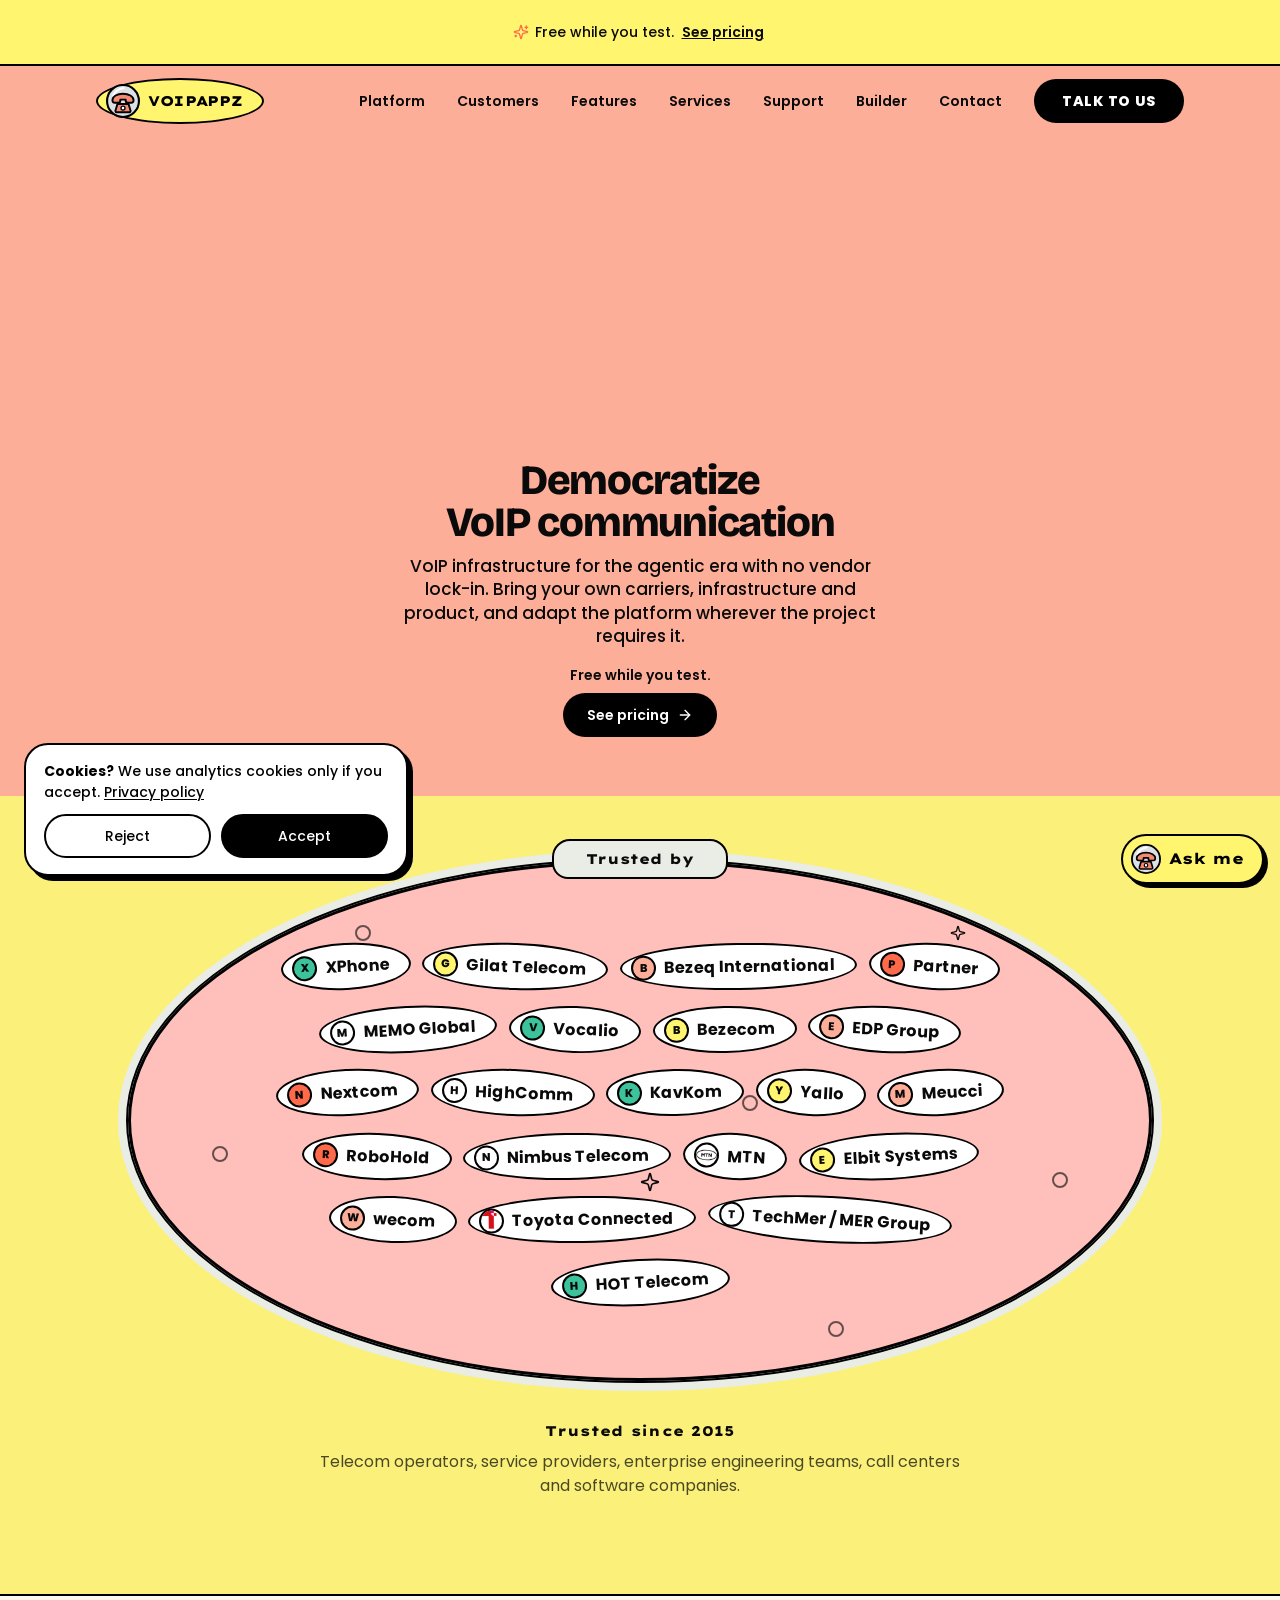
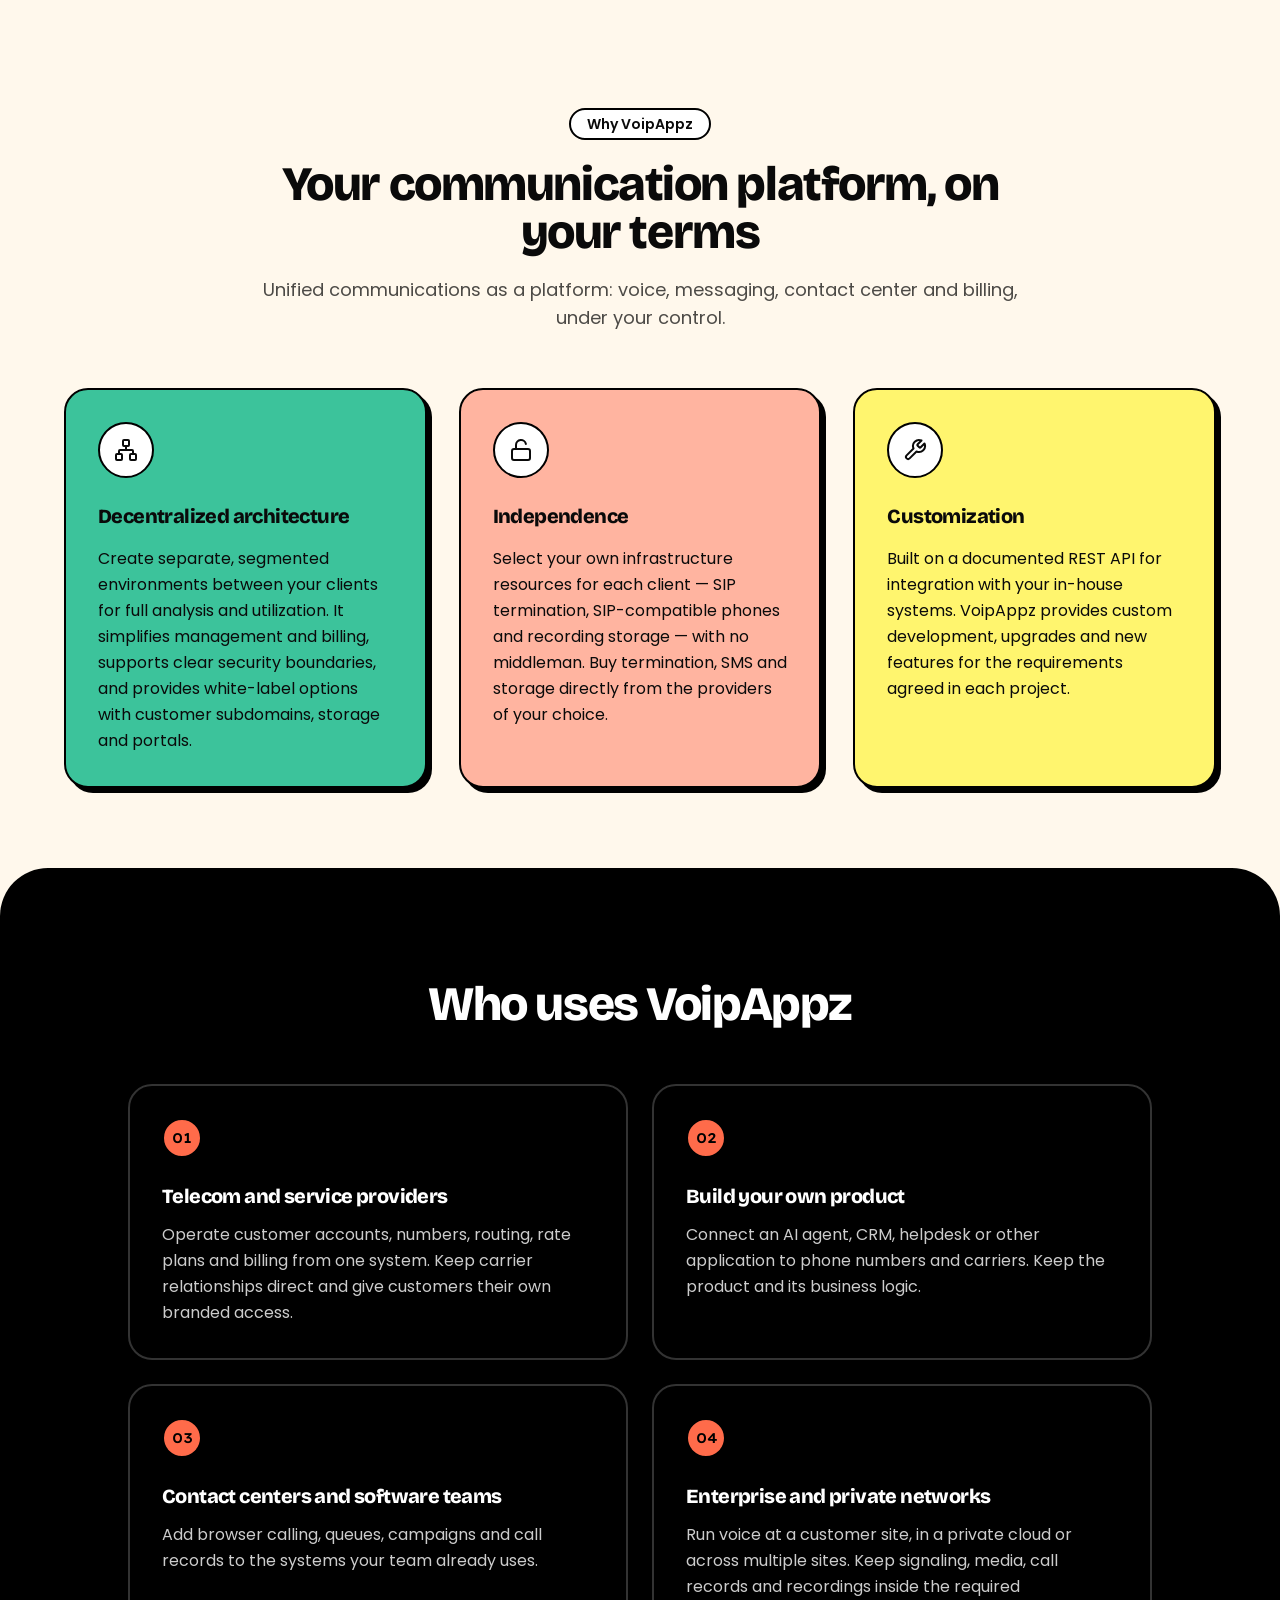
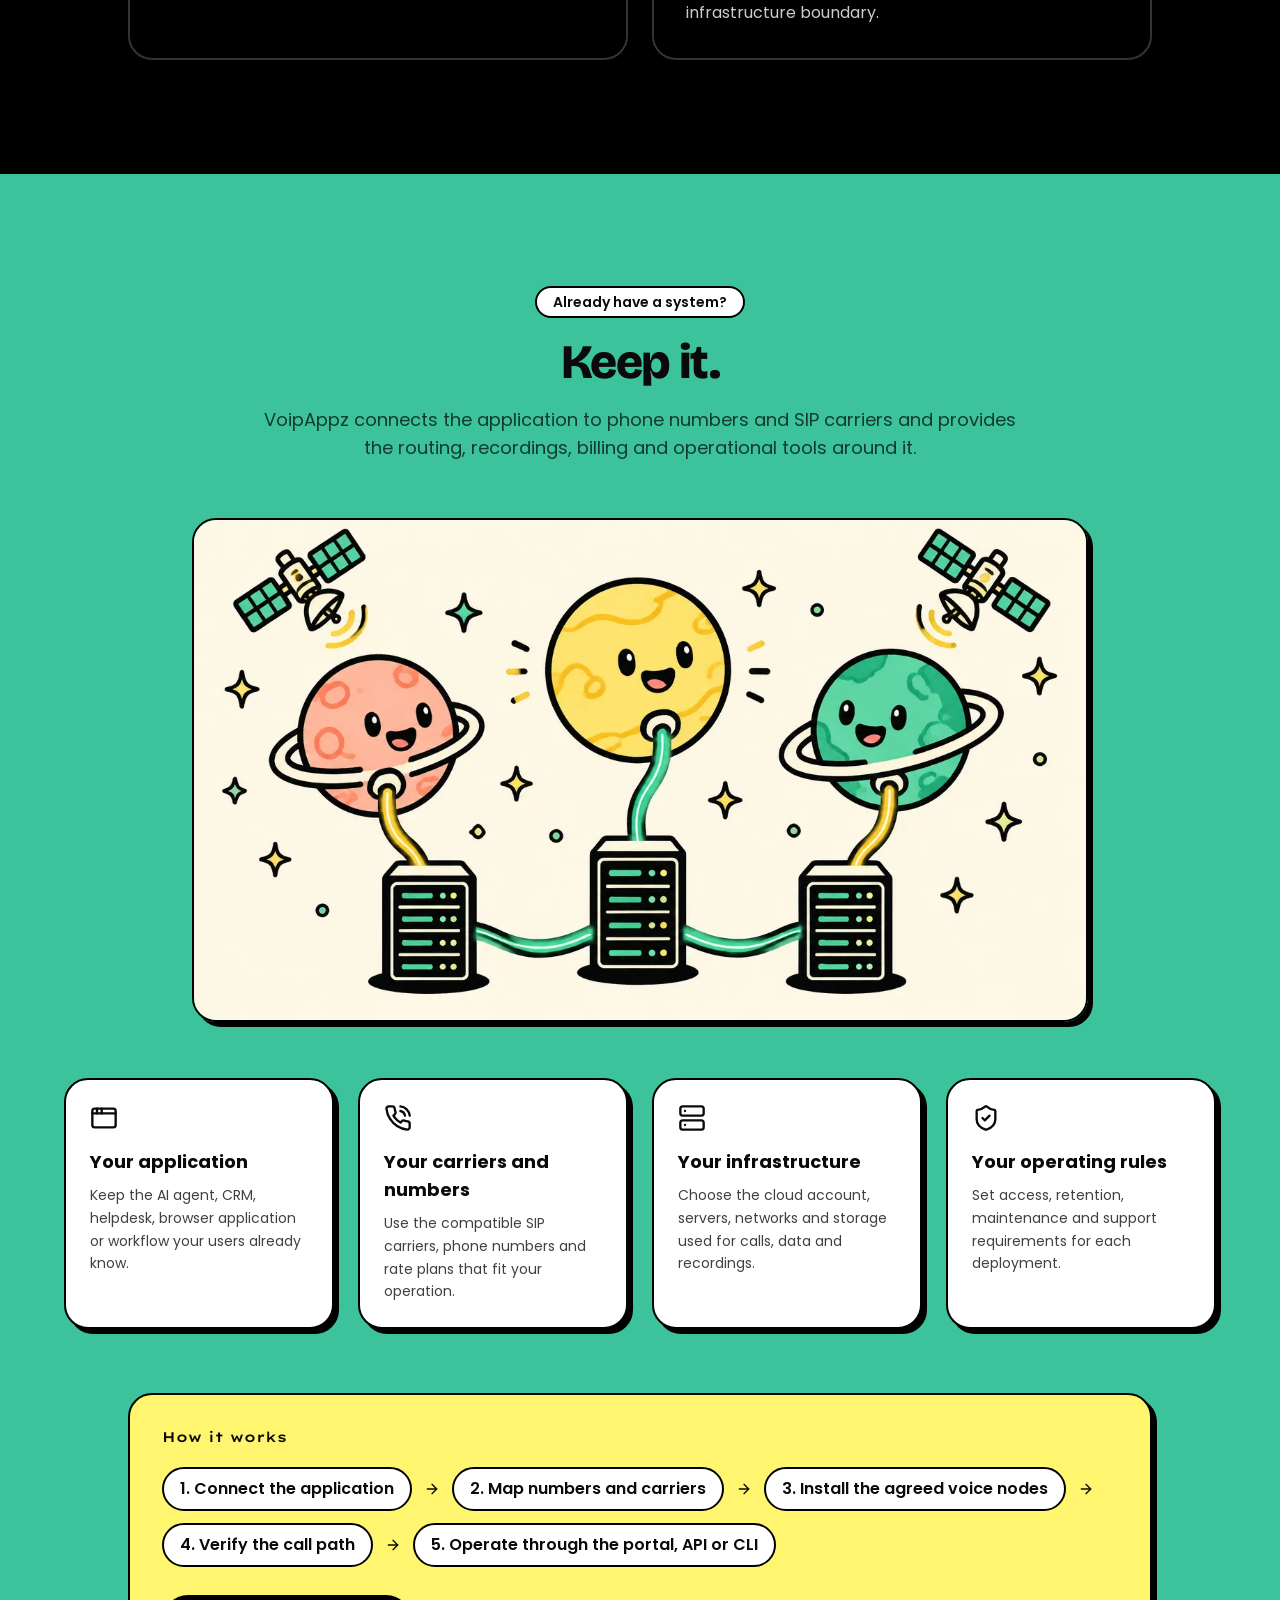
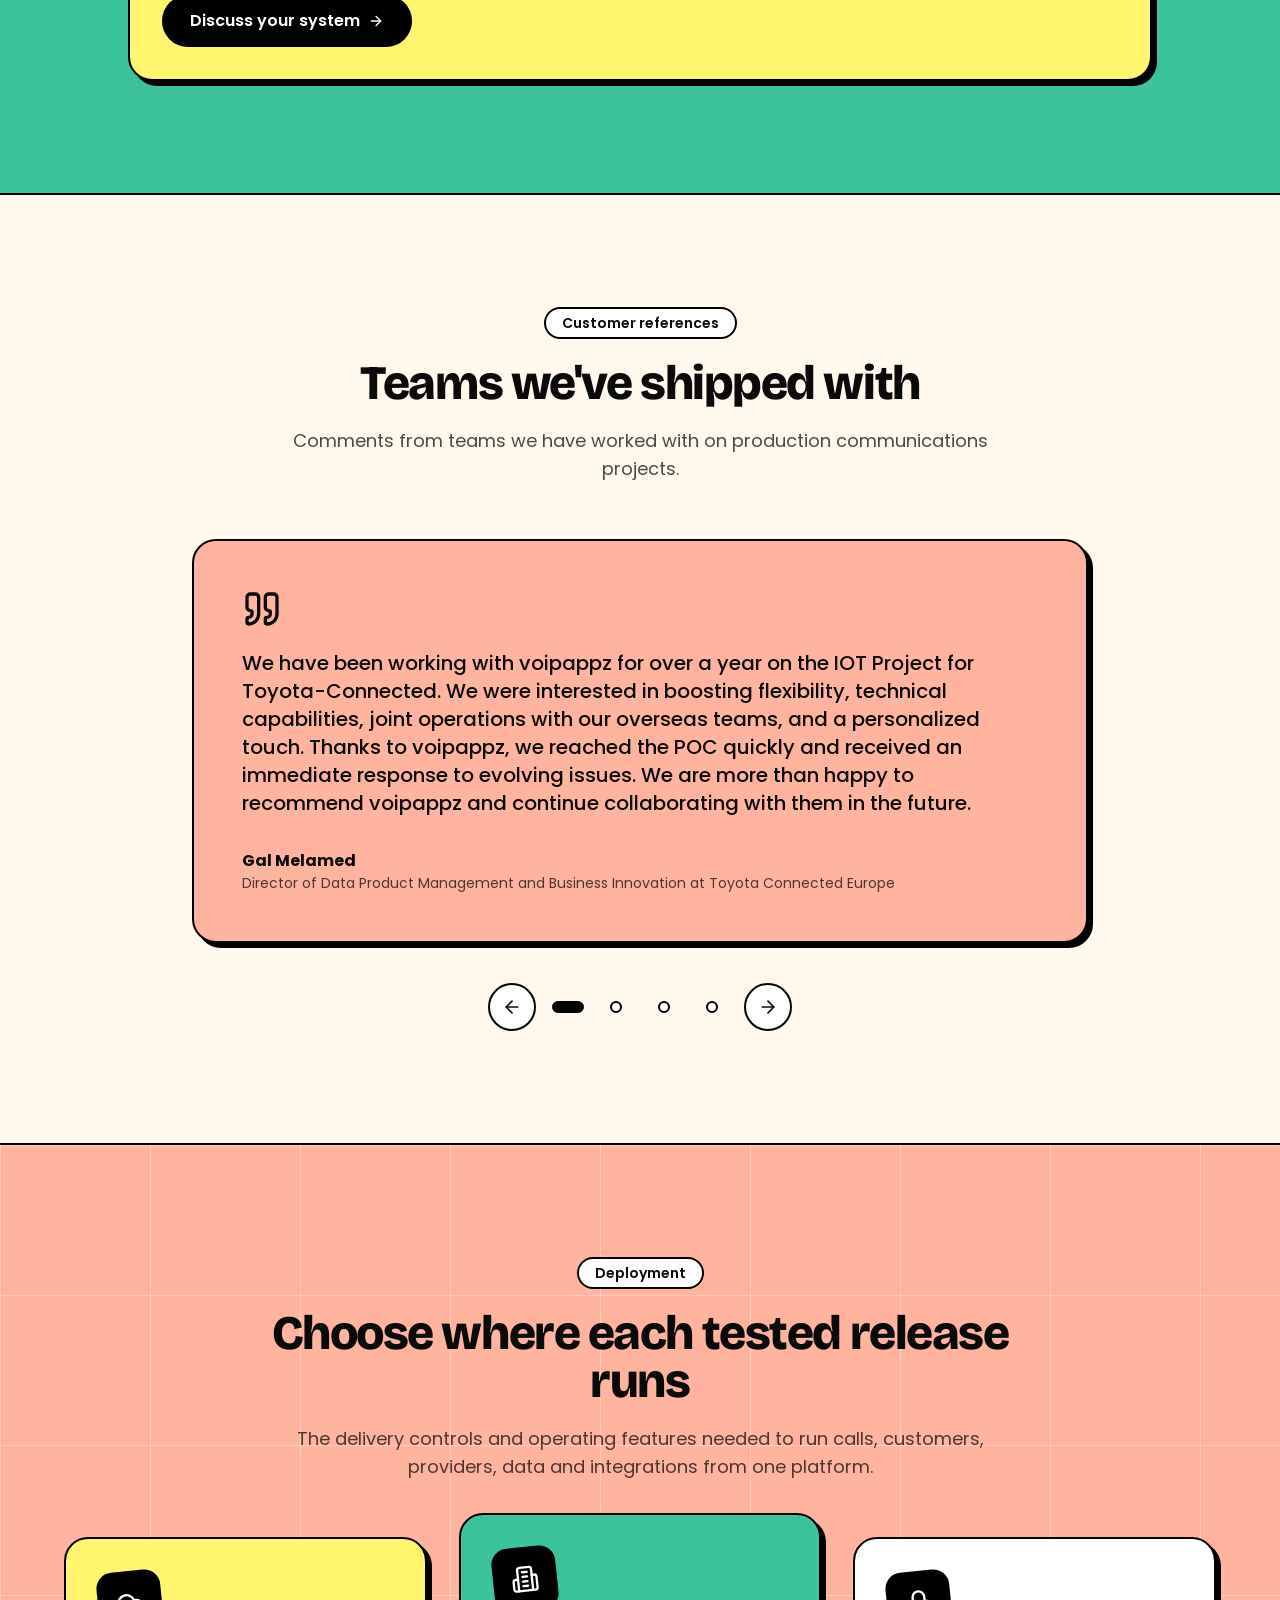
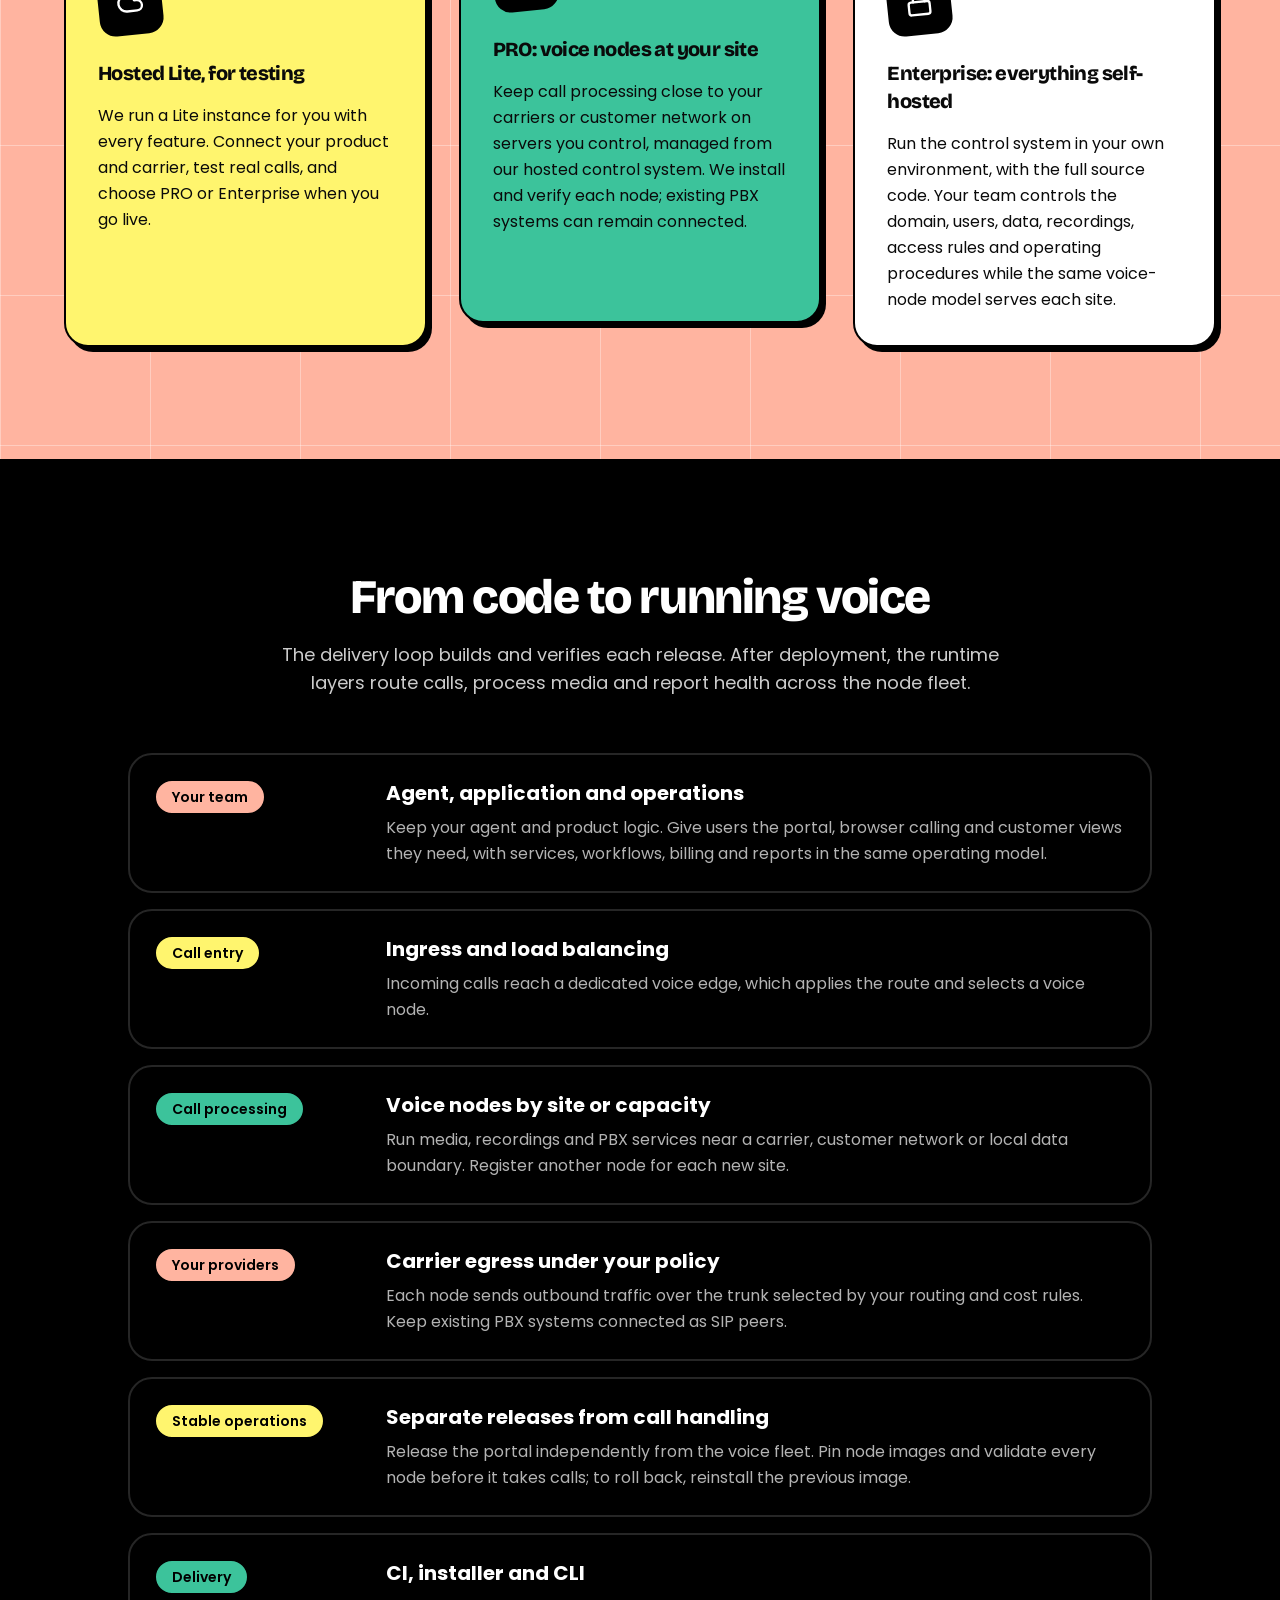
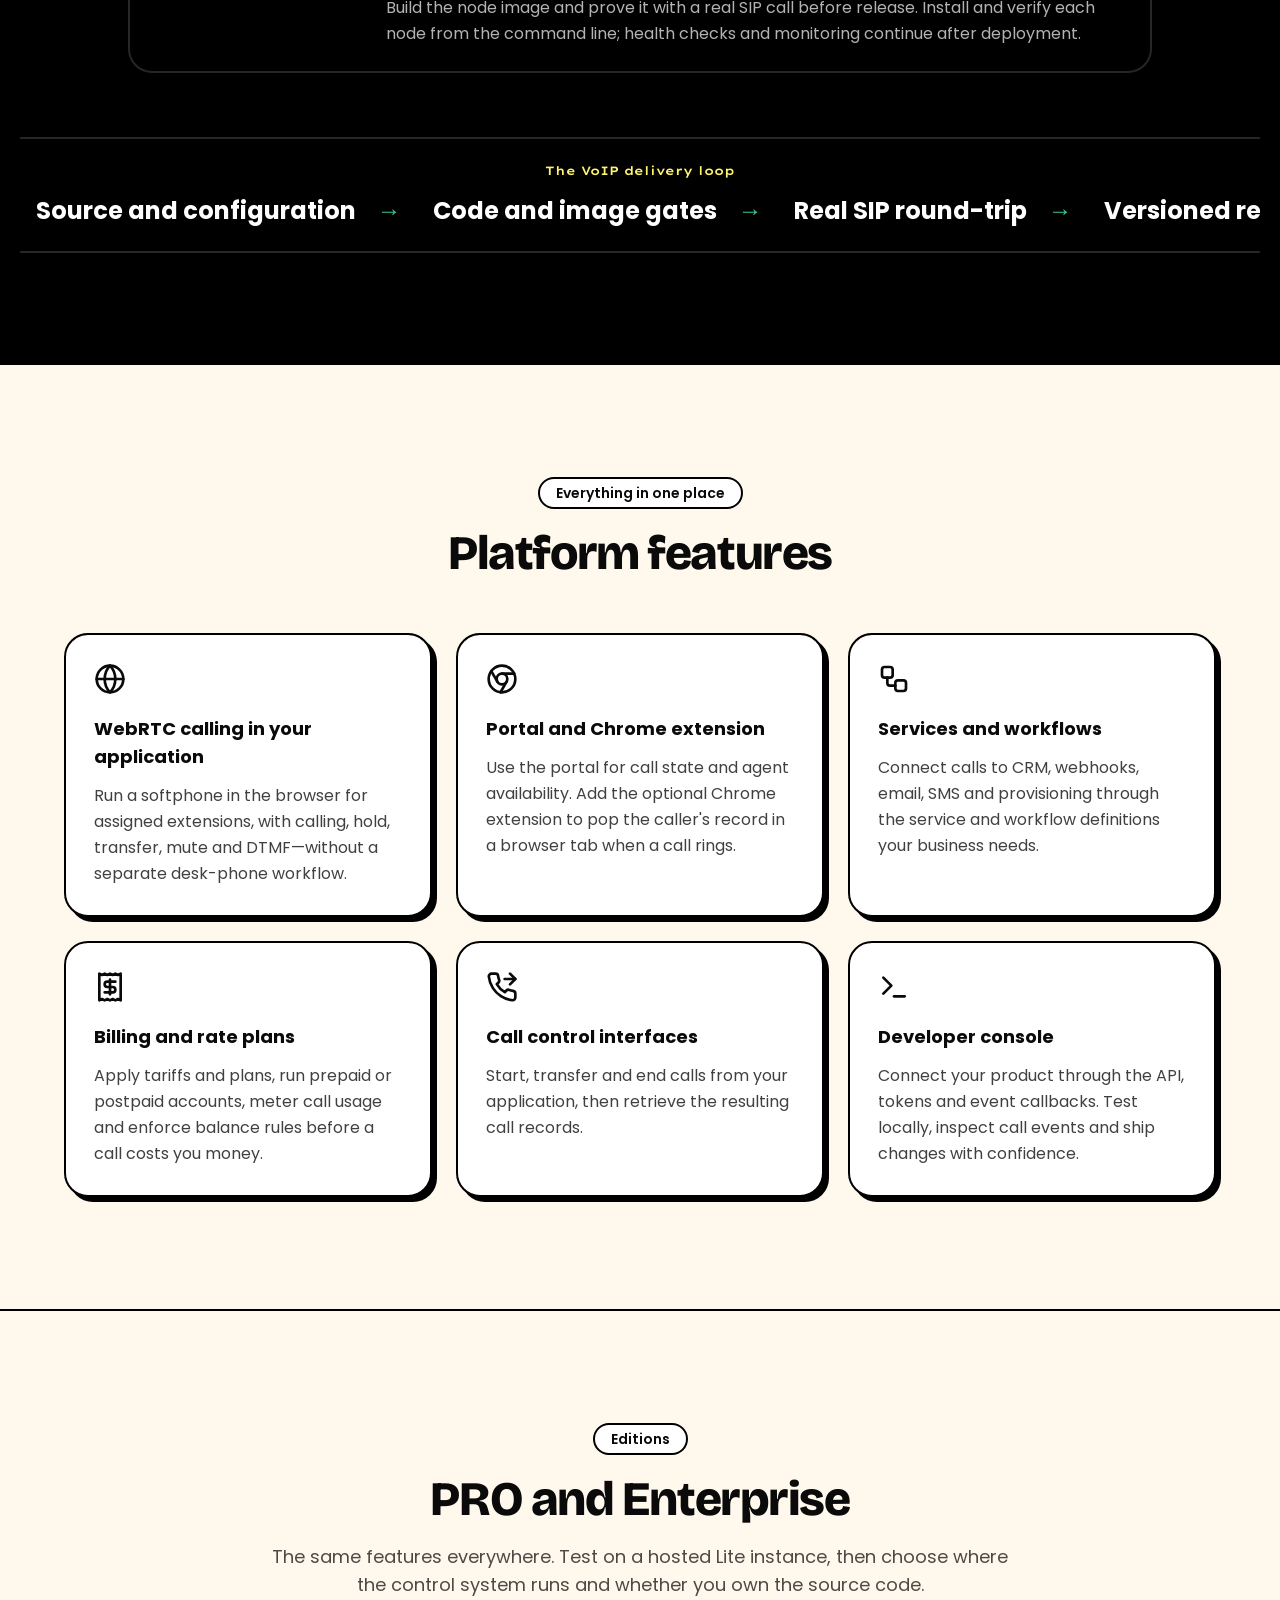
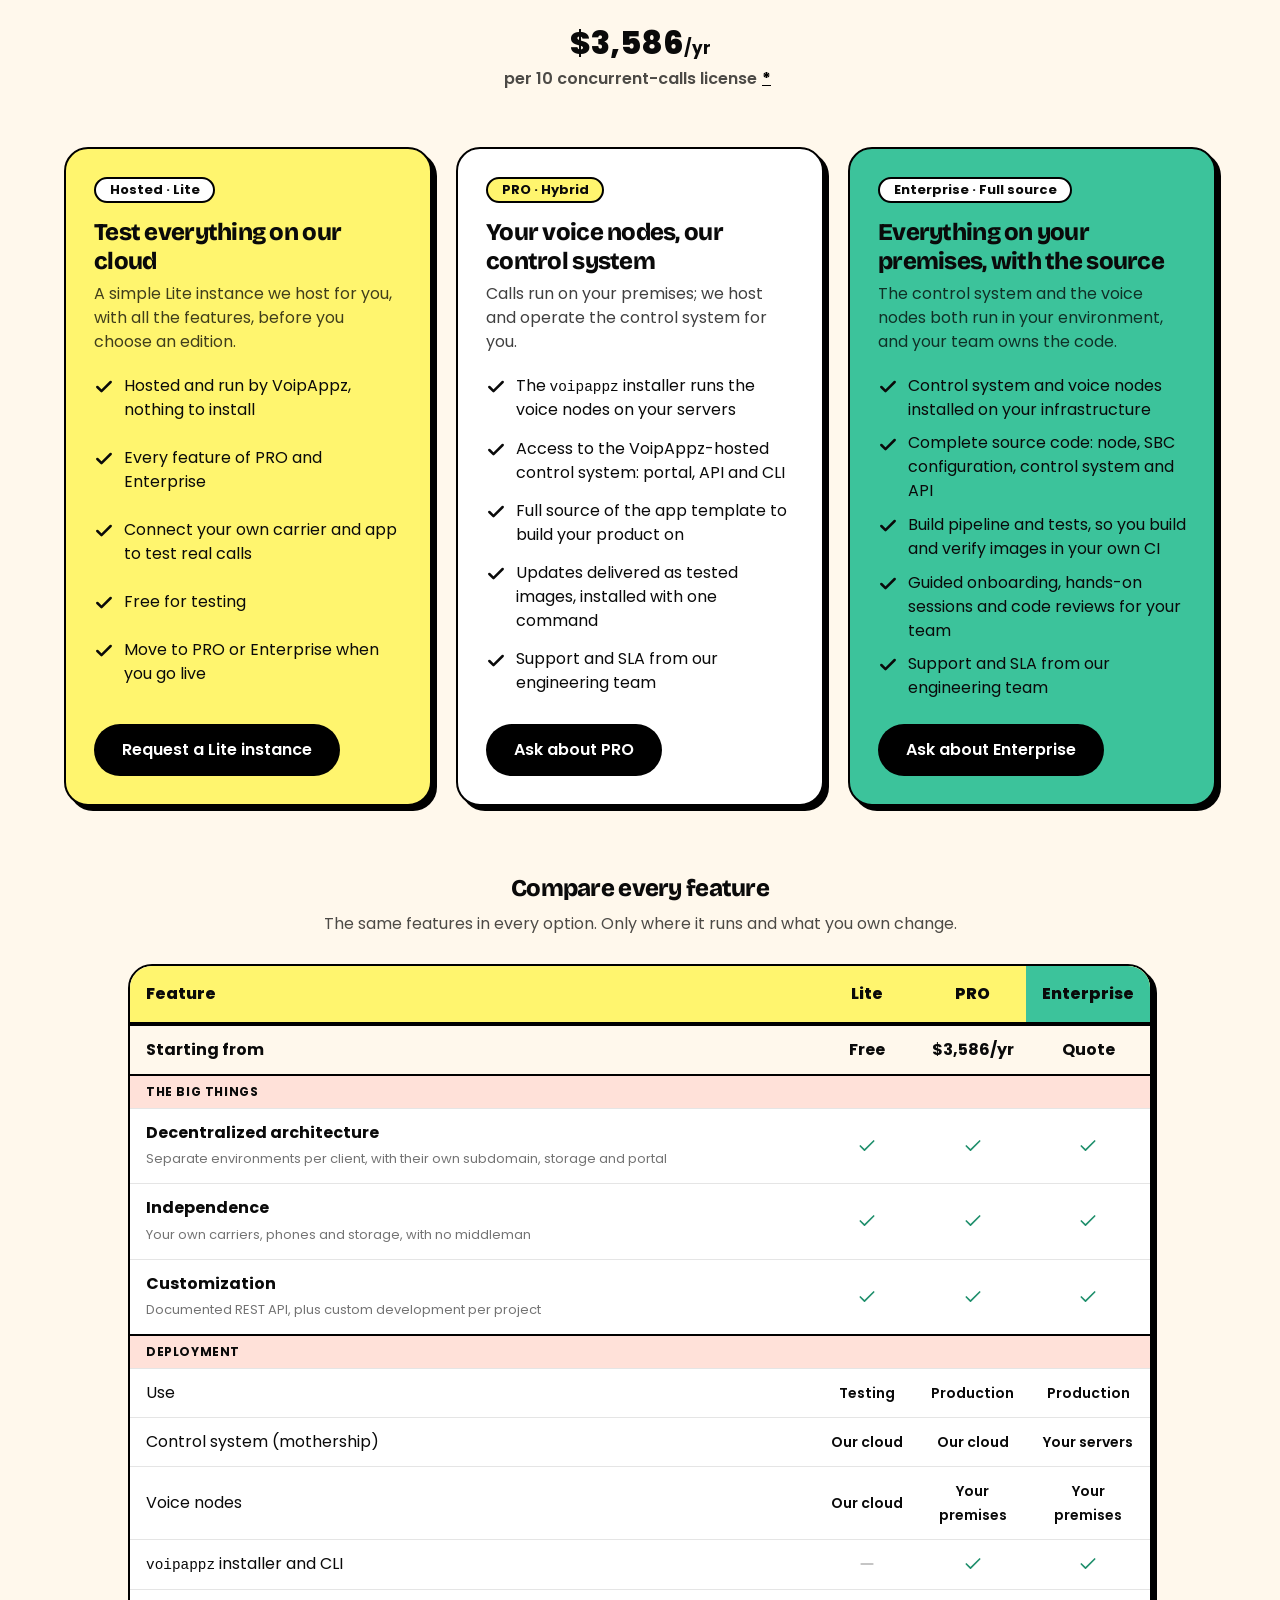
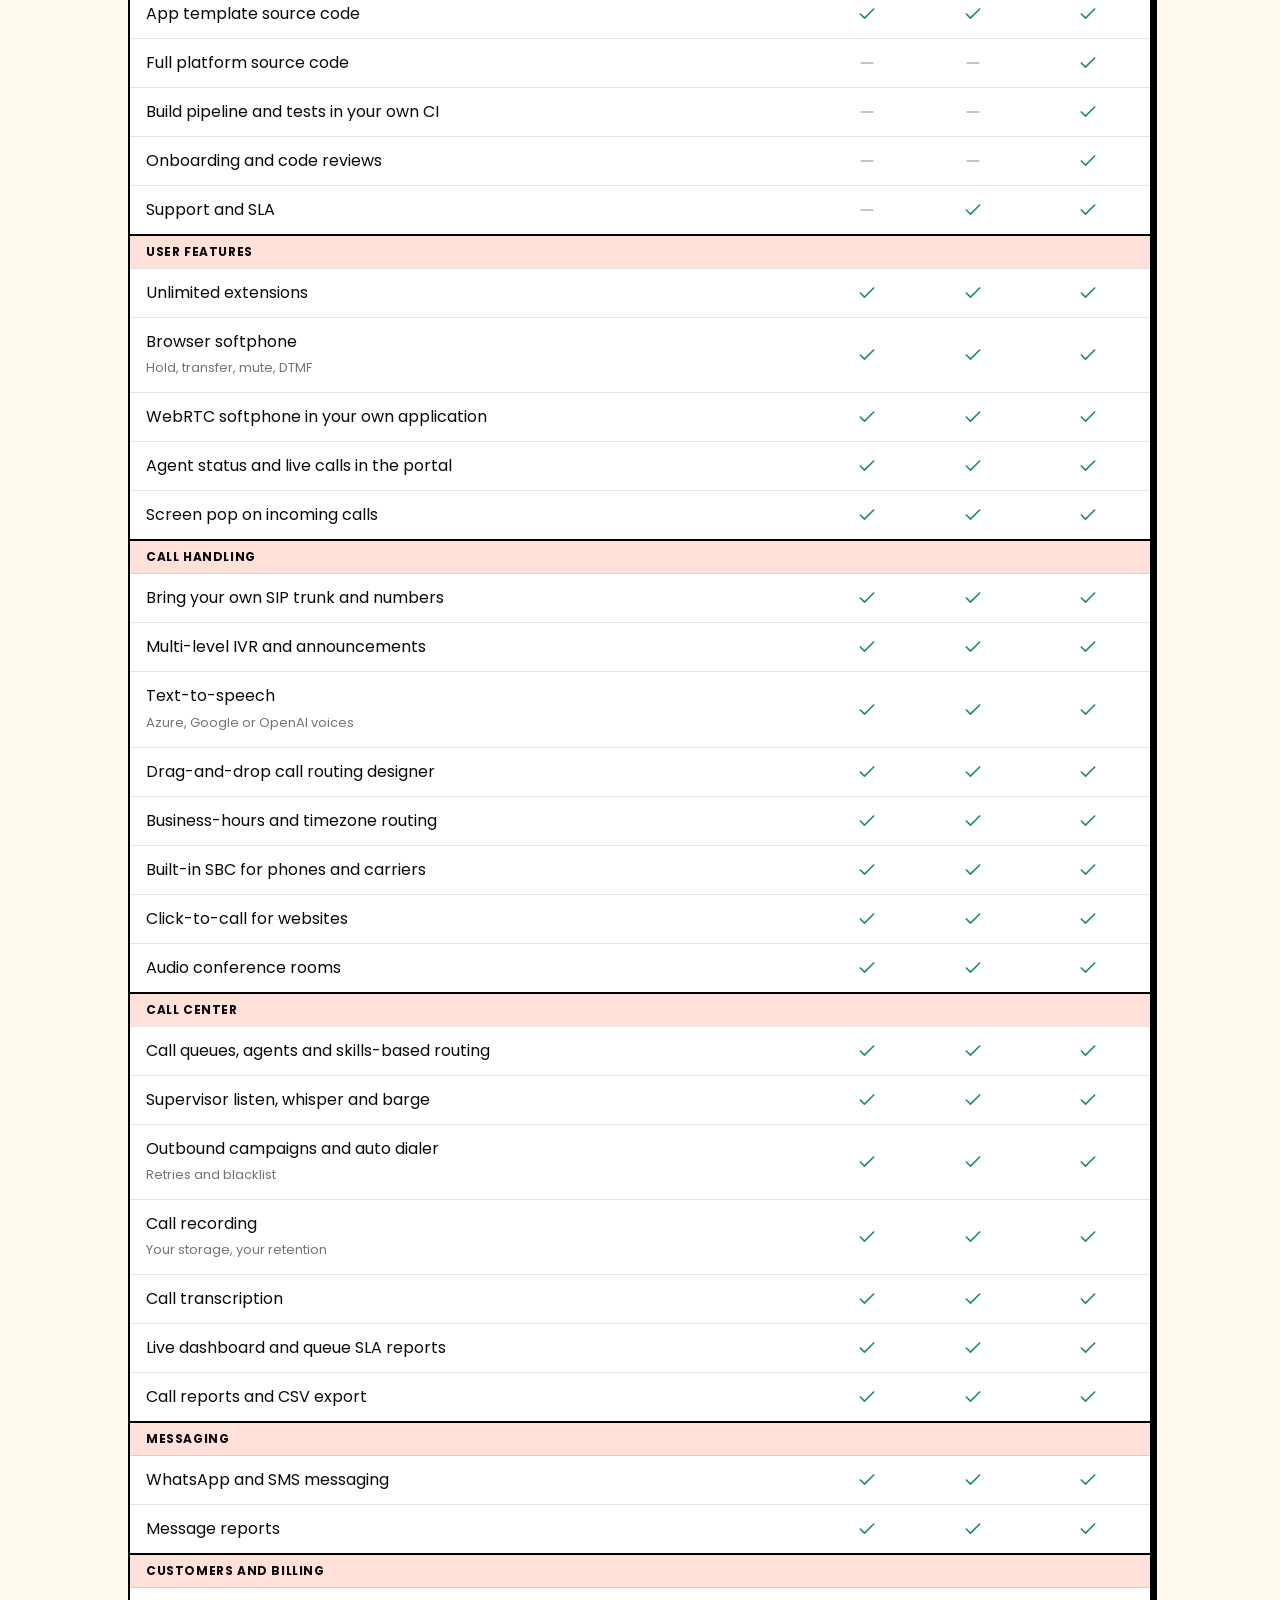
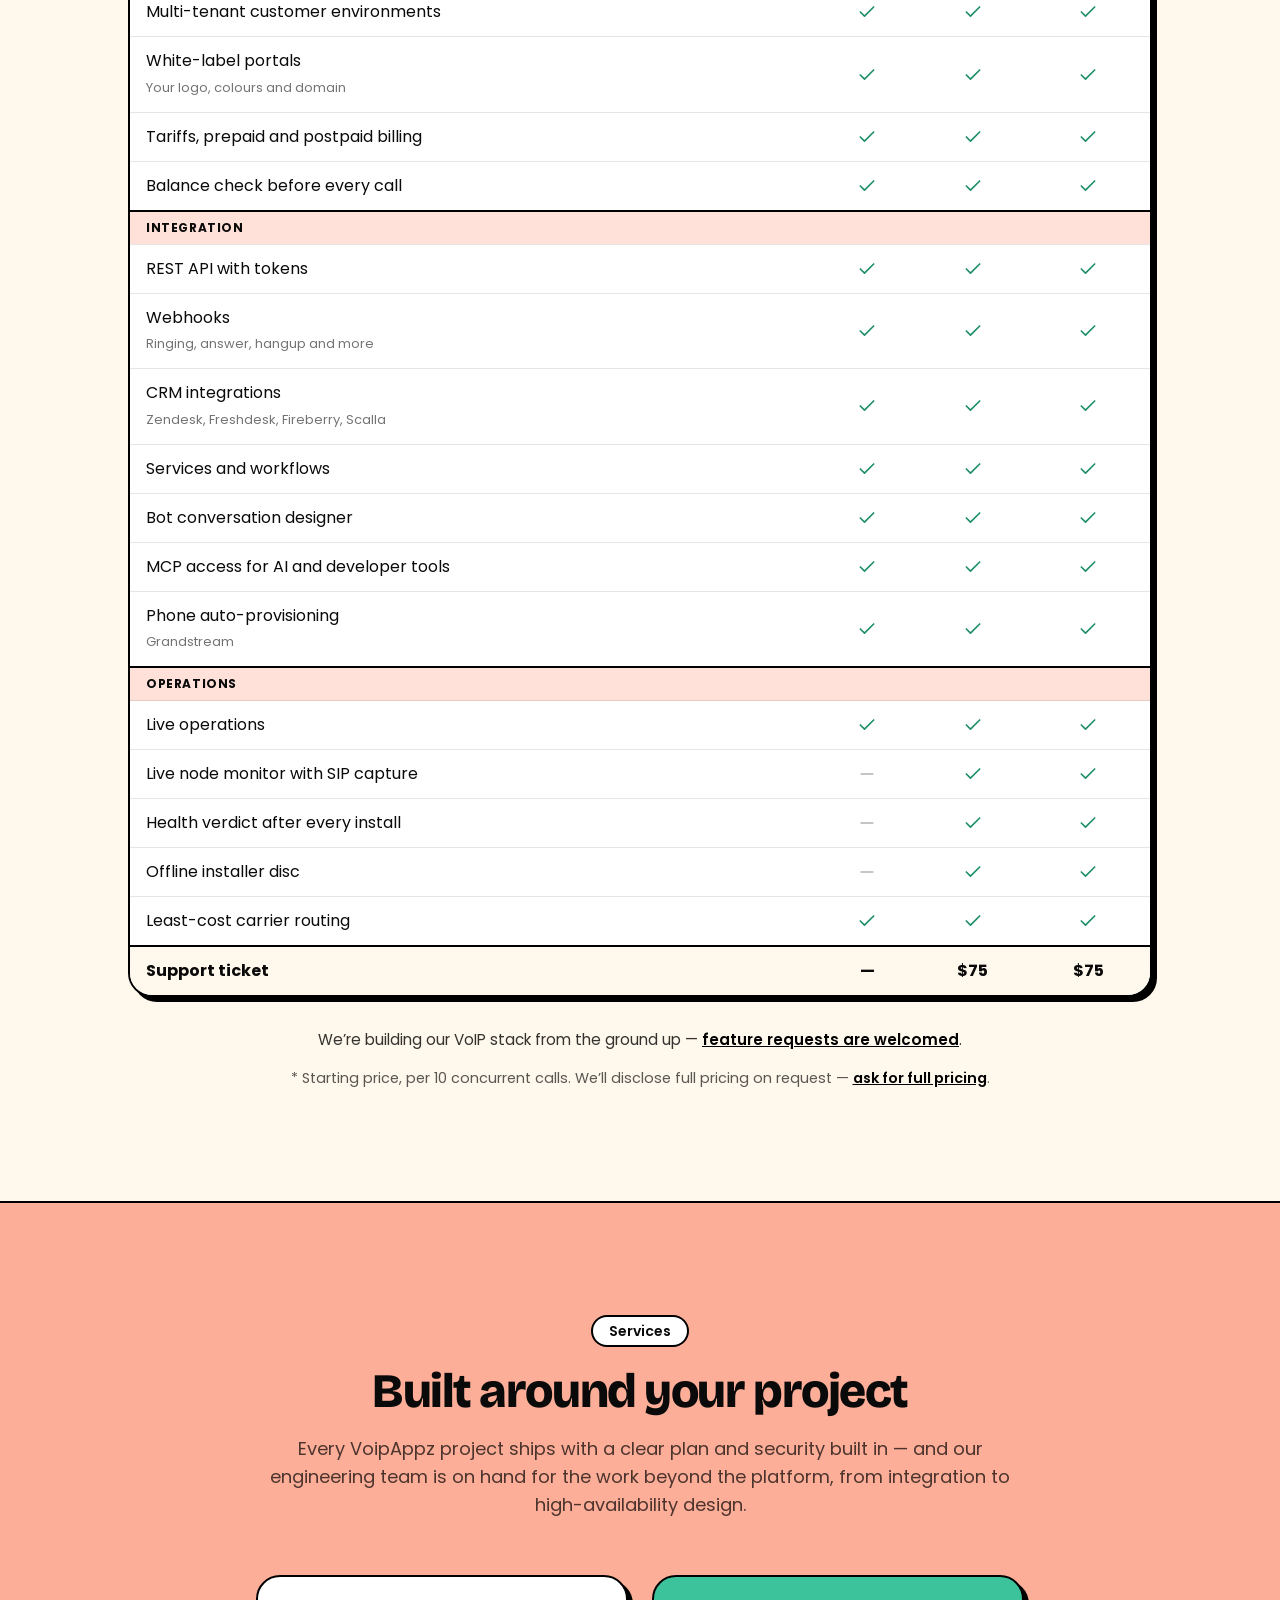
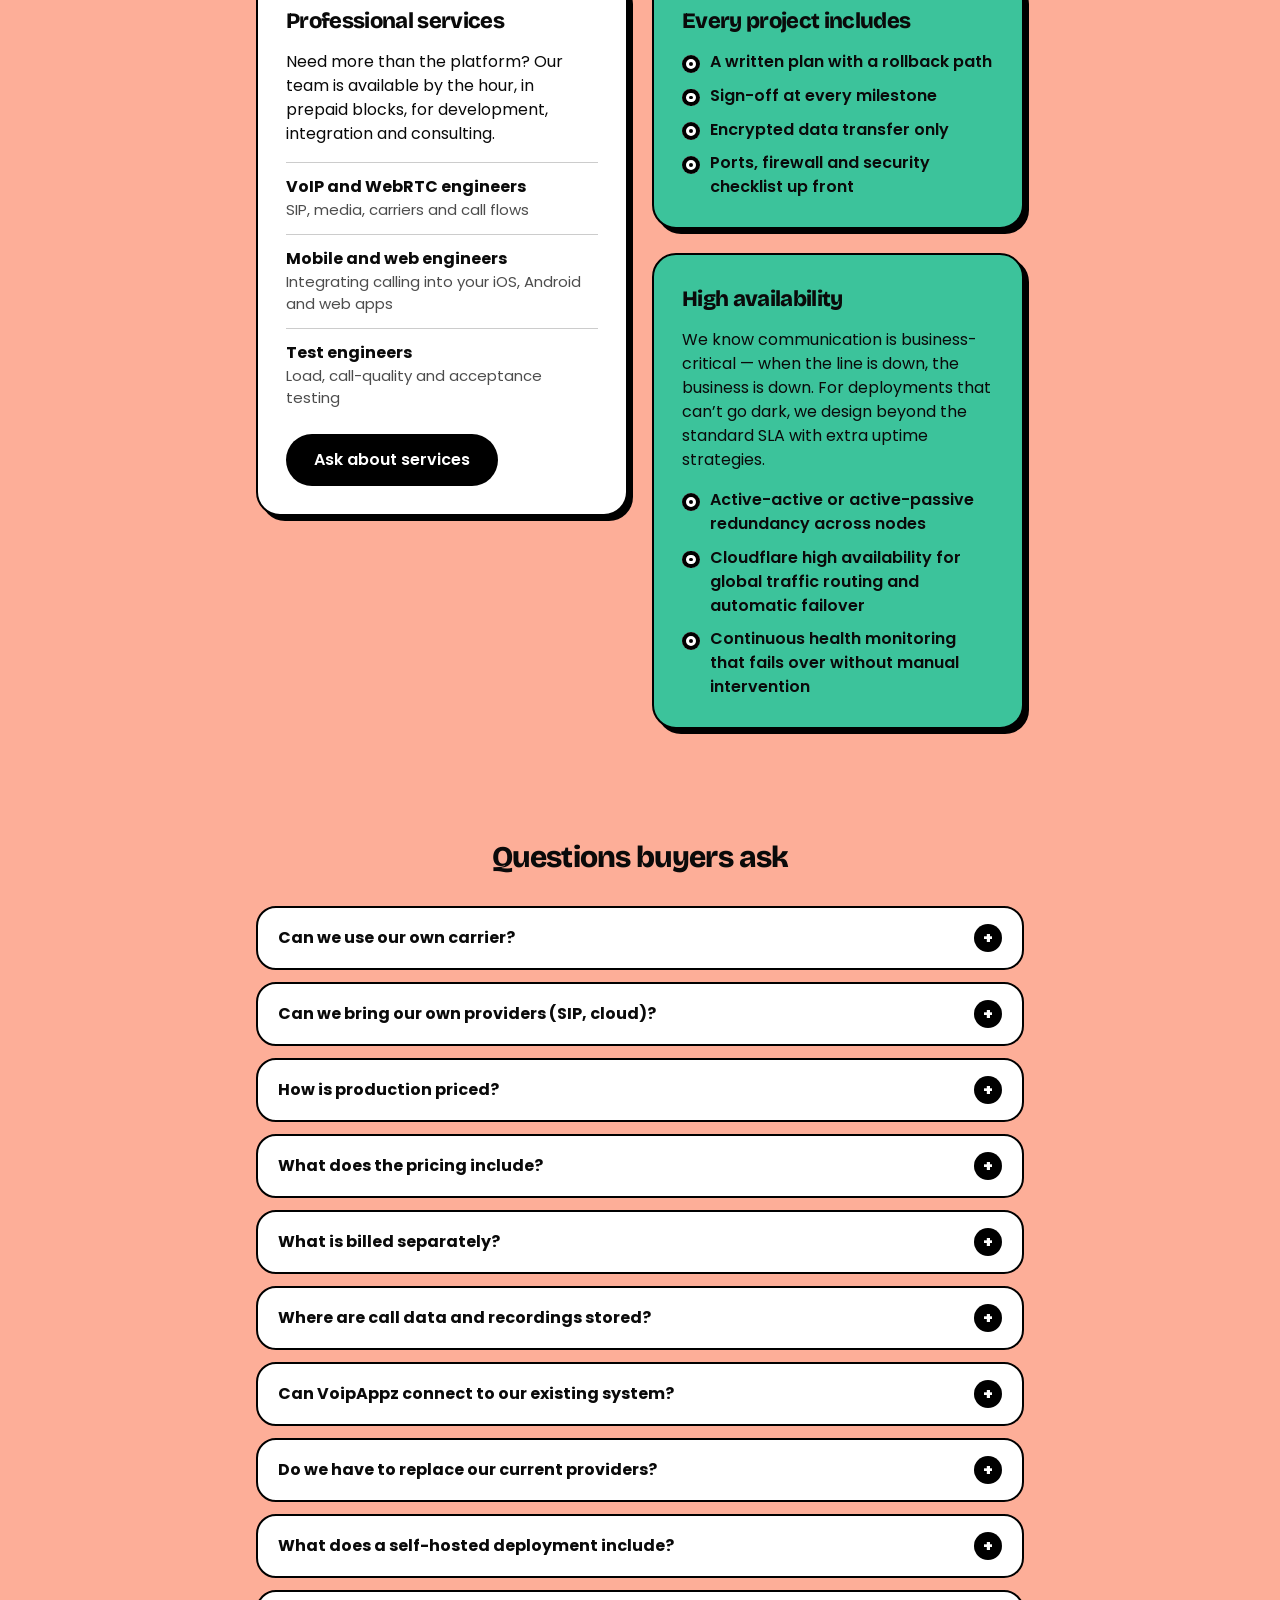
==== index.html @ ce09205d "fix(copy): resolve Codex consistency findings (kept simple) - Pricing answer now 'by number of concu" ====
<!doctype html>
<html lang="en">
  <head>
    <meta charset="UTF-8" /><meta http-equiv="Content-Security-Policy" content="default-src 'self'; script-src 'self' 'unsafe-inline' https://static.zdassets.com https://*.zdassets.com https://assets.zendesk.com https://*.zendesk.com https://*.zopim.com https://www.googletagmanager.com https://*.google-analytics.com; style-src 'self' 'unsafe-inline' https://fonts.googleapis.com; font-src 'self' data: https://fonts.gstatic.com; img-src 'self' data: https:; connect-src 'self' https://*.zendesk.com https://*.zdassets.com https://*.zopim.com https://*.google-analytics.com https://www.googletagmanager.com; frame-src 'self' https://*.zendesk.com https://*.zopim.com; object-src 'none'; base-uri 'self'; upgrade-insecure-requests" />
    <link rel="icon" href="favicon.ico" sizes="48x48" />
    <link rel="icon" href="images/icon.svg" type="image/svg+xml" />
    <link rel="apple-touch-icon" href="images/apple-touch-icon.png" />
    <link rel="manifest" href="site.webmanifest" />
    <meta name="viewport" content="width=device-width, initial-scale=1.0" />
    <meta name="description" content="VoipAppz: unified communications as a platform. Voice, messaging, contact center and billing on your carriers and infrastructure, with no vendor lock-in." />
    <title>VoipAppz — Democratize VoIP communication</title>
    <link rel="canonical" href="https://voipappz.com/" />
    <meta name="robots" content="index, follow, max-image-preview:large" />
    <meta name="referrer" content="strict-origin-when-cross-origin" />
    <meta name="theme-color" content="#FDAE98" />
    <meta property="og:type" content="website" />
    <meta property="og:site_name" content="VoipAppz" />
    <meta property="og:locale" content="en_US" />
    <meta property="og:url" content="https://voipappz.com/" />
    <meta property="og:title" content="VoipAppz — Democratize VoIP communication" />
    <meta property="og:description" content="VoIP infrastructure for the agentic era. Bring your own carriers, infrastructure and product. No vendor lock-in." />
    <meta property="og:image" content="https://voipappz.com/images/hero.jpg" />
    <meta property="og:image:alt" content="Cartoon telephone astronaut holding onto a yellow planet" />
    <meta name="twitter:card" content="summary_large_image" />
    <meta name="twitter:title" content="VoipAppz — Democratize VoIP communication" />
    <meta name="twitter:description" content="VoIP infrastructure for the agentic era. No vendor lock-in." />
    <meta name="twitter:image" content="https://voipappz.com/images/hero.jpg" />
    <script type="application/ld+json">
    {
      "@context": "https://schema.org",
      "@graph": [
        {
          "@type": "Organization",
          "@id": "https://voipappz.com/#org",
          "name": "VoipAppz",
          "url": "https://voipappz.com/",
          "logo": "https://voipappz.com/images/icon-512.png",
          "email": "nir@voipappz.com",
          "telephone": "+972-3-372-3999",
          "contactPoint": [
            { "@type": "ContactPoint", "contactType": "sales", "email": "nir@voipappz.com", "telephone": "+972-3-372-3999" },
            { "@type": "ContactPoint", "contactType": "technical support", "url": "https://voipappz.zendesk.com/hc/en-us" }
          ]
        },
        {
          "@type": "WebSite",
          "@id": "https://voipappz.com/#website",
          "url": "https://voipappz.com/",
          "name": "VoipAppz",
          "publisher": { "@id": "https://voipappz.com/#org" }
        }
      ]
    }
    </script>
    <link rel="stylesheet" href="fonts/fonts.css" />
    <link rel="preload" as="image" href="images/hero.webp" media="(max-width: 639px)" fetchpriority="high" />
    <link rel="preload" as="image" href="images/hero-wide.webp" media="(min-width: 640px)" fetchpriority="high" />
    <link rel="stylesheet" href="style.css" />
    <style>
      /* Anchored sections land below the sticky header. */
      [id] { scroll-margin-top: 5rem; }
      /* Clear keyboard focus on every control. */
      a:focus-visible, button:focus-visible, summary:focus-visible { outline: 3px solid #000; outline-offset: 3px; border-radius: 9999px; }
      footer a:focus-visible { outline-color: #fff; }
      /* 44px tap target for the "Talk to us" link in the top banner. */
      body > div > div:first-child a { display: inline-flex; align-items: center; min-height: 44px; padding: 0 .25rem; }
      /* Footer links wrap instead of overflowing on phones, with 44px tap targets. */
      .footer-nav { flex-wrap: wrap; justify-content: center; column-gap: 1.5rem; row-gap: 0; }
      .footer-nav a { min-height: 44px; display: inline-flex; align-items: center; }
      @media (max-width: 639px) {
        /* Tighter section spacing on phones. */
        .py-28 { padding-top: 4rem; padding-bottom: 4rem; }
        .py-24 { padding-top: 3.5rem; padding-bottom: 3.5rem; }
        /* 44px tap target for the header CTA. */
        header .btn-pill { min-height: 44px; }
      }
      /* Logo: the original Base44 yellow oval wordmark, with the phone-helmet mark. */
      .brand-oval { display: inline-flex; align-items: center; gap: .5rem; min-height: 44px; padding: .25rem 1.25rem .25rem .5rem; background: #FFF56E; border: 2.5px solid #000; border-radius: 50%; font-family: var(--font-display); font-weight: 800; font-size: .75rem; letter-spacing: -.025em; color: #000; text-decoration: none; }
      .brand-oval img { display: block; width: 30px; height: 30px; }
      .footer-logo { height: 36px; width: auto; }
      a[href^="tel:"] { white-space: nowrap; }
      footer span a, .faq-more a { display: inline-flex; align-items: center; min-height: 44px; }
      .footer-legal { max-width: 80rem; margin: 1.5rem auto 0; padding-top: 1rem; border-top: 1px solid rgb(255 255 255 / .15); display: flex; flex-wrap: wrap; justify-content: center; column-gap: 1.5rem; font-size: .8125rem; }
      .footer-legal a { color: rgb(255 255 255 / .6); min-height: 44px; display: inline-flex; align-items: center; }
      .footer-legal a:hover { color: #FFF56E; }
      @media (min-width: 768px) { .brand-oval { font-size: .875rem; } .brand-oval img { width: 34px; height: 34px; } }
      /* Hero, phones: the whole square artwork, with the copy underneath it. */
      .hero-img { display: block; width: 100%; height: auto; aspect-ratio: 1 / 1; object-fit: cover; }
      #top > div { position: static; padding: .5rem 1.25rem 3rem; }
      /* Tablets and up: like the Base44 original, a full-width hero with the copy under the astronaut,
         on the planet. Uses the wide version of the artwork, so it is never stretched or over-zoomed. */
      @media (min-width: 640px) {
        .hero-img { height: auto; aspect-ratio: 2860 / 1300; min-height: 660px; object-fit: cover; object-position: 50% 100%; }
        #top > div { position: absolute; bottom: 9%; padding: 0 1.25rem; }
        #top .hero-copy { max-width: 30rem; margin-inline: auto; }
        #top .hero-copy h1 { font-size: 2.6rem; }
      }
      .btn-pill[aria-disabled="true"]:hover { transform: none; box-shadow: none; }
      /* CLI walkthrough in the closing section. */
      .cli-grid { display: grid; gap: 2rem; margin-top: 3.5rem; align-items: start; }
      .cli-steps { list-style: none; margin: 0; padding: 0; display: grid; gap: 1.25rem; }
      .cli-steps li { display: flex; gap: 1rem; align-items: flex-start; }
      .cli-steps strong { font-size: 1.125rem; font-weight: 800; }
      .cli-steps p { margin: .15rem 0 0; color: rgb(0 0 0 / .7); }
      .cli-num { flex: none; width: 2.25rem; height: 2.25rem; border-radius: 9999px; background: #000; color: #FFF56E; display: grid; place-items: center; font-weight: 800; }
      .cli-term { margin: 0; background: #111; color: #f5f5f5; border: 2.5px solid #000; border-radius: 1.5rem; box-shadow: 5px 5px 0 0 #000; overflow: hidden; min-width: 0; }
      .cli-bar { display: flex; align-items: center; gap: .4rem; padding: .7rem 1rem; background: #222; border-bottom: 2px solid #000; }
      .cli-bar i { width: .7rem; height: .7rem; border-radius: 9999px; background: #FF6B4A; }
      .cli-bar i:nth-child(2) { background: #FFF56E; } .cli-bar i:nth-child(3) { background: #3CC39B; }
      .cli-bar span { margin-left: .5rem; font-size: .75rem; color: rgb(255 255 255 / .55); }
      .cli-term pre { margin: 0; padding: 1.25rem; overflow-x: auto; font: 500 .8125rem/1.7 ui-monospace, SFMono-Regular, Menlo, Consolas, monospace; }
      .cli-term pre:focus-visible { outline: 3px solid #FFF56E; outline-offset: -3px; }
      .t-line { display: block; white-space: pre; }
      .t-p { color: #3CC39B; user-select: none; } .t-k { color: #FDAE98; } .t-o { color: #FFF56E; }
      .cli-side { min-width: 0; }
      .cli-note { margin: 1rem .25rem 0; font-size: .9375rem; color: rgb(0 0 0 / .75); }
      .cli-actions { margin-top: 3rem; display: flex; flex-wrap: wrap; gap: 1rem 2rem; justify-content: center; align-items: center; }
      .cli-link { font-weight: 700; text-decoration: underline; text-underline-offset: 4px; min-height: 44px; display: inline-flex; align-items: center; }
      #cta code { font-family: ui-monospace, SFMono-Regular, Menlo, Consolas, monospace; font-size: .9em; }
      @media (min-width: 1024px) { .cli-grid { grid-template-columns: 2fr 3fr; gap: 3rem; } }
      /* Editions: Hybrid vs Full source delivery. */
      .delivery { max-width: 72rem; margin: 0 auto 1.5rem; }
      .delivery-title { font-weight: 800; font-size: 1.5rem; text-align: center; margin: 0; }
      .delivery-title--table { margin-top: 4rem; }
      .delivery-sub { text-align: center; color: rgb(0 0 0 / .7); margin: .35rem 0 1.75rem; }
      .delivery-grid { display: grid; gap: 1.5rem; }
      .delivery-card { display: flex; flex-direction: column; background: #fff; border: 2.5px solid #000; border-radius: 1.5rem; box-shadow: 5px 5px 0 0 #000; padding: 1.75rem; }
      .delivery-card.full { background: #3CC39B; }
      .delivery-tag { align-self: flex-start; background: #FFF56E; border: 2px solid #000; border-radius: 9999px; padding: .1rem .85rem; font-size: .8125rem; font-weight: 700; }
      .delivery-card.full .delivery-tag, .delivery-card.lite .delivery-tag { background: #fff; }
      .delivery-card.lite { background: #FFF56E; }
      .delivery-card h3 { font-weight: 800; font-size: 1.5rem; line-height: 1.2; margin: .9rem 0 .4rem; }
      .delivery-card > p { margin: 0; color: rgb(0 0 0 / .75); }
      .delivery-card ul { list-style: none; padding: 0; margin: 1.25rem 0 1.5rem; display: grid; gap: .6rem; flex: 1; }
      .delivery-card li { display: flex; gap: .6rem; align-items: flex-start; }
      .delivery-card li svg { flex: none; margin-top: .2rem; }
      .delivery-card code { font-family: ui-monospace, SFMono-Regular, Menlo, Consolas, monospace; font-size: .9em; }
      .delivery-card .btn-pill { align-self: flex-start; min-height: 44px; }
      @media (min-width: 1024px) { .delivery-grid { grid-template-columns: repeat(3, 1fr); } }
      /* How a project runs. */
      .phases { list-style: none; margin: 0 auto; padding: 0; max-width: 72rem; display: grid; gap: 1.5rem; }
      .phase { position: relative; background: #fff; border: 2.5px solid #000; border-radius: 1.5rem; box-shadow: 5px 5px 0 0 #000; padding: 1.5rem; display: flex; flex-direction: column; }
      .phase:nth-child(4) { background: #FFF56E; }
      .phase-num { width: 2.5rem; height: 2.5rem; border-radius: 9999px; background: #000; color: #FFF56E; display: grid; place-items: center; font-weight: 800; }
      .phase h3 { font-weight: 800; font-size: 1.25rem; margin: .9rem 0 .35rem; }
      .phase p { margin: 0; color: rgb(0 0 0 / .75); }
      .phase .phase-out { margin-top: auto; padding-top: 1rem; font-size: .9375rem; color: #000; }
      .phase .phase-out strong { display: block; font-size: .75rem; text-transform: uppercase; letter-spacing: .06em; }
      .process-extra { max-width: 72rem; margin: 2.5rem auto 0; display: grid; gap: 1.5rem; align-items: start; }
      .pricing-extra { max-width: 48rem; margin-top: 1.5rem; }
      @media (min-width: 640px) { .pricing-extra { grid-template-columns: 1fr 1fr !important; } }
      .pricing-extra .process-box { box-shadow: 5px 5px 0 0 #000; }
      .pricing-extra .process-box--services { background: #fff; }
      .process-box { border: 2.5px solid #000; border-radius: 1.5rem; padding: 1.75rem; background: #3CC39B; }
      .process-box--services { background: #FDAE98; display: flex; flex-direction: column; align-items: flex-start; }
      .process-box h3 { font-weight: 800; font-size: 1.375rem; margin: 0 0 .75rem; }
      .process-box p { margin: 0 0 1rem; }
      .ticks { list-style: none; margin: 0; padding: 0; display: grid; gap: .6rem; }
      .ticks li { position: relative; padding-left: 1.75rem; font-weight: 600; }
      .ticks li::before { content: ""; position: absolute; left: 0; top: .3rem; width: 1.1rem; height: 1.1rem; border-radius: 9999px; background: #000; box-shadow: inset 0 0 0 4px #000, inset 0 0 0 7px #fff; }
      .roles { list-style: none; margin: 0 0 1.5rem; padding: 0; display: grid; gap: .75rem; width: 100%; }
      .roles li { display: flex; flex-direction: column; border-top: 1.5px solid rgb(0 0 0 / .2); padding-top: .75rem; }
      .roles span { color: rgb(0 0 0 / .7); font-size: .9375rem; }
      .process-box .btn-pill { min-height: 44px; }
      @media (min-width: 768px) { .phases { grid-template-columns: repeat(2, 1fr); } .process-extra { grid-template-columns: 2fr 3fr; } }
      @media (min-width: 1024px) { .phases { grid-template-columns: repeat(3, 1fr); } }
      /* FAQ. */
      .faq { max-width: 48rem; margin: 0 auto; }
      .faq-list { margin-top: 2rem; display: grid; gap: .75rem; }
      .faq-item { background: #fff; border: 2.5px solid #000; border-radius: 1.25rem; }
      .faq-item summary { list-style: none; cursor: pointer; display: flex; justify-content: space-between; align-items: center; gap: 1rem; min-height: 44px; padding: 1rem 1.25rem; font-weight: 700; border-radius: 1.25rem; }
      .faq-item summary::-webkit-details-marker { display: none; }
      .faq-item summary::after { content: "+"; flex: none; width: 1.75rem; height: 1.75rem; border-radius: 9999px; background: #000; color: #fff; display: grid; place-items: center; font-weight: 800; line-height: 1; }
      .faq-item[open] summary::after { content: "\2212"; }
      .faq-item p { margin: 0; padding: 0 1.25rem 1.25rem; color: rgb(0 0 0 / .75); }
      .faq-more { text-align: center; margin-top: 1.75rem; }
      .faq-more a { font-weight: 700; text-decoration: underline; text-underline-offset: 3px; }
      .editions-table th:not(:first-child), .editions-table td:not(:first-child) { width: 6.5rem; }
      @media (max-width: 639px) {
        .editions-table { font-size: .8125rem; }
        .editions-table th:not(:first-child), .editions-table td:not(:first-child) { width: 4.25rem; padding-left: .125rem; padding-right: .125rem; font-size: .6875rem; }
        .editions-table td:not(:first-child) .text-sm { font-size: .6875rem; }
        .editions-table th:first-child, .editions-table td:first-child { padding-left: .75rem; padding-right: .5rem; }
      }
      .feat-val { display: block; margin-top: .15rem; font-size: .8125rem; color: rgb(0 0 0 / .55); overflow-wrap: anywhere; }
      .editions-table code { font-family: ui-monospace, SFMono-Regular, Menlo, Consolas, monospace; font-size: .9em; }
      .sr-only { position: absolute; width: 1px; height: 1px; overflow: hidden; clip: rect(0 0 0 0); white-space: nowrap; }
      .feat-grid { max-width: 56rem; margin-left: auto; margin-right: auto; margin-top: 1.75rem; columns: 1; column-gap: 2rem; background: #fff; border: 2.5px solid #000; border-radius: 1.5rem; box-shadow: 5px 5px 0 0 #000; padding: 1.75rem; }
      .feat-group { break-inside: avoid; padding-bottom: 1.5rem; }
      .feat-group h4 { margin: 0 0 .75rem; font-size: .75rem; font-weight: 800; text-transform: uppercase; letter-spacing: .08em; }
      .feat-group .ticks li { font-weight: 500; }
      @media (min-width: 768px) { .feat-grid { columns: 2; } }
      @media (min-width: 1024px) { .feat-grid { columns: 3; } }
      /* Trusted by: every customer inside the oval, as icon + name chips. */
      #customers > div:first-child { aspect-ratio: auto !important; padding: 3.5rem 1rem 2.5rem; }
      .oval-logos { position: relative; z-index: 10; list-style: none; margin: 0 auto; padding: 0; display: flex; flex-wrap: wrap; justify-content: center; gap: .75rem .6rem; max-width: 56rem; }
      .oval-logos li { display: inline-flex; align-items: center; gap: .5rem; background: #fff; border: 2px solid #000; border-radius: 50%; padding: .45rem 1rem .45rem .5rem; font-weight: 700; font-size: .875rem; white-space: nowrap; transition: transform .15s; }
      .oval-logos li:nth-child(4n+1) { transform: rotate(-3deg); } .oval-logos li:nth-child(4n+2) { transform: rotate(2deg); } .oval-logos li:nth-child(4n+3) { transform: rotate(-1deg); } .oval-logos li:nth-child(4n) { transform: rotate(3deg); }
      .oval-logos li:hover { transform: scale(1.08) rotate(0deg); }
      .chip-ic { flex: none; width: 1.6rem; height: 1.6rem; border-radius: 9999px; border: 2px solid #000; background: #fff; display: grid; place-items: center; font-size: .7rem; font-weight: 800; object-fit: contain; }
      @media (min-width: 768px) { #customers > div:first-child { padding: 5rem 9% 4.5rem; } .oval-logos { gap: 1rem .75rem; } .oval-logos li { font-size: 1rem; padding: .55rem 1.2rem .55rem .55rem; } }
      .trusted-since { text-align: center; margin: 2.5rem 0 0; font-family: var(--font-display); font-weight: 800; font-size: .875rem; letter-spacing: .02em; }
      .trusted-sub { text-align: center; max-width: 40rem; margin: .5rem auto 0; color: rgb(0 0 0 / .7); }
    
      /* Contact-sales form (mailto). Scoped so it never depends on purged utilities. */
      .sales-wrap { max-width: 42rem; margin: 0 auto; }
      .sales-form { display: grid; gap: 1.1rem; background: #fff; border: 2.5px solid #000; border-radius: 1.5rem; box-shadow: 6px 6px 0 0 #000; padding: 1.75rem; }
      .sales-row { display: grid; gap: 1.1rem; }
      @media (min-width: 640px) { .sales-row.two { grid-template-columns: 1fr 1fr; } }
      .sales-field { display: grid; gap: .4rem; font-weight: 600; font-size: .875rem; }
      .sales-field input, .sales-field textarea { font: inherit; font-weight: 400; font-size: 1rem; min-height: 44px; padding: .75rem .9rem; border: 2px solid #000; border-radius: .75rem; background: #FFF8EC; color: #000; width: 100%; box-sizing: border-box; }
      .sales-field textarea { resize: vertical; min-height: 7rem; }
      .sales-field input:focus-visible, .sales-field textarea:focus-visible { outline: 3px solid #3CC39B; outline-offset: 1px; }
      .sales-form .btn-pill { justify-content: center; border: 2px solid #000; }
      .sales-note { font-size: .8125rem; color: rgb(0 0 0 / .6); text-align: center; margin: 0; }
      .sales-note a { color: inherit; font-weight: 600; }
    
      /* Services grid: tall Professional box spans both rows so the left column stacks beside it. */
      @media (min-width: 640px) { .pricing-extra .process-box--services { grid-row: 1 / span 2; } }
    </style>
    <script type="application/ld+json">
    {"@context":"https://schema.org","@type":"FAQPage","mainEntity":[{"@type":"Question","name":"Can we use our own carrier?","acceptedAnswer":{"@type":"Answer","text":"Yes. Connect any compatible SIP trunk and load your own rates. The carrier relationship and its charges stay yours: you buy termination directly from the provider."}},{"@type":"Question","name":"How is production priced?","acceptedAnswer":{"@type":"Answer","text":"By capacity: the number of concurrent calls. It is not a per-seat or per-minute price. A concurrent call is any active internal or external call."}},{"@type":"Question","name":"What is billed separately?","acceptedAnswer":{"@type":"Answer","text":"Carrier calling and messaging charges, phone numbers, installation, migration, custom integration, on-site work and training. Every quote lists them in the written scope."}},{"@type":"Question","name":"Where are call data and recordings stored?","acceptedAnswer":{"@type":"Answer","text":"Where you choose. With Enterprise, the database and recordings run on your infrastructure; with PRO, call processing and recordings stay on the voice nodes at your site. Retention, backup and access are agreed in the deployment design."}},{"@type":"Question","name":"Can VoipAppz connect to our existing system?","acceptedAnswer":{"@type":"Answer","text":"Yes. CRM, helpdesk and business tools connect through the REST API and event callbacks. Deeper integration is scoped in the quote."}},{"@type":"Question","name":"Do we have to replace our current providers?","acceptedAnswer":{"@type":"Answer","text":"No. The architecture review decides what stays in your product and what connects to VoipAppz. Existing providers and PBX systems can stay connected as SIP peers."}},{"@type":"Question","name":"What does a self-hosted deployment include?","acceptedAnswer":{"@type":"Answer","text":"With Enterprise, the central control system and the voice nodes run on your infrastructure, with the full source code. With PRO, the voice nodes run on your premises and we host the control system. The written scope defines capacity, sites, storage, updates and who operates each part."}},{"@type":"Question","name":"What does support include?","acceptedAnswer":{"@type":"Answer","text":"Node and service health checks, alerts, incident handling, maintenance coordination and service reporting, with the response times in the support section below. Hours and escalation contacts are stated in the written SLA."}}]}
    </script>
    <script src="consent.js"></script>
<script>window.zESettings={webWidget:{color:{theme:"#000000",launcher:"#000000",launcherText:"#FFFFFF"},launcher:{label:{"*":"Ask me"}},chat:{suppress:true},talk:{suppress:true},contactForm:{title:{"*":"Ask me"},subject:true,fields:[{id:"subject",prefill:{"*":"[WEBSALES] Sales enquiry"}}]}}};</script><!-- Zendesk Web Widget (classic) --><script>/*<![CDATA[*/window.zEmbed||function(e,t){var n,o,d,i,s,a=[],r=document.createElement("iframe");window.zEmbed=function(){a.push(arguments)},window.zE=window.zE||window.zEmbed,r.src="javascript:false",r.title="",r.role="presentation",(r.frameElement||r).style.cssText="display: none",d=document.getElementsByTagName("script"),d=d[d.length-1],d.parentNode.insertBefore(r,d),i=r.contentWindow,s=i.document;try{o=s}catch(e){n=document.domain,r.src='javascript:var d=document.open();d.domain="'+n+'";void(0);',o=s}o.open()._l=function(){var e=this.createElement("script");n&&(this.domain=n),e.id="js-iframe-async",e.src="https://assets.zendesk.com/embeddable_framework/main.js",this.t=+new Date,this.zendeskHost="voipappz.zendesk.com",this.zEQueue=a,this.body.appendChild(e)},o.write('<body onload="document._l();">'),o.close()}();/*]]>*/</script></head>
  <body>
<div class="overflow-x-clip"><div class="bg-[#FFF56E] border-b-2 border-black text-sm text-center py-2.5 px-4 font-medium"><svg xmlns="http://www.w3.org/2000/svg" width="24" height="24" viewBox="0 0 24 24" fill="none" stroke="currentColor" stroke-width="2" stroke-linecap="round" stroke-linejoin="round" class="lucide lucide-sparkles inline w-4 h-4 text-[#FF6B4A] mr-1.5 -mt-0.5"><path d="M9.937 15.5A2 2 0 0 0 8.5 14.063l-6.135-1.582a.5.5 0 0 1 0-.962L8.5 9.936A2 2 0 0 0 9.937 8.5l1.582-6.135a.5.5 0 0 1 .963 0L14.063 8.5A2 2 0 0 0 15.5 9.937l6.135 1.581a.5.5 0 0 1 0 .964L15.5 14.063a2 2 0 0 0-1.437 1.437l-1.582 6.135a.5.5 0 0 1-.963 0z"></path><path d="M20 3v4"></path><path d="M22 5h-4"></path><path d="M4 17v2"></path><path d="M5 18H3"></path></svg>Free while you test. <a href="#editions" class="underline font-semibold">See pricing</a></div><header class="bg-[#FDAE98] sticky top-0 z-50"><div class="max-w-6xl mx-auto flex items-center gap-3 md:gap-8 px-4 md:px-8 py-3"><a href="#top" class="brand-oval mr-auto" aria-label="VoipAppz, back to top"><img src="images/badge.svg" alt="" width="34" height="34" />VOIPAPPZ</a><nav class="hidden md:flex items-center gap-8 text-sm font-semibold"><a href="#differentiators" class="hover:underline underline-offset-4">Platform</a><a href="#customers" class="hover:underline underline-offset-4">Customers</a><a href="#features" class="hover:underline underline-offset-4">Features</a><a href="#pricing" class="hover:underline underline-offset-4">Services</a><a href="#support" class="hover:underline underline-offset-4">Support</a><a href="#builder" class="hover:underline underline-offset-4">Builder</a><a href="#contact" class="hover:underline underline-offset-4">Contact</a></nav><details class="mobile-menu md:hidden relative group/menu"><summary aria-label="Menu" class="list-none [&amp;::-webkit-details-marker]:hidden w-11 h-11 grid place-items-center rounded-full border-2 border-black bg-white cursor-pointer"><svg xmlns="http://www.w3.org/2000/svg" width="24" height="24" viewBox="0 0 24 24" fill="none" stroke="currentColor" stroke-width="2" stroke-linecap="round" stroke-linejoin="round" class="lucide lucide-menu w-5 h-5"><line x1="4" x2="20" y1="12" y2="12"></line><line x1="4" x2="20" y1="6" y2="6"></line><line x1="4" x2="20" y1="18" y2="18"></line></svg></summary><nav id="mobile-nav" class="absolute right-0 top-14 w-56 sticker bg-white p-2 flex flex-col text-base font-semibold"><a href="#differentiators" class="px-4 py-3 rounded-xl hover:bg-[#FFF56E]">Platform</a><a href="#customers" class="px-4 py-3 rounded-xl hover:bg-[#FFF56E]">Customers</a><a href="#features" class="px-4 py-3 rounded-xl hover:bg-[#FFF56E]">Features</a><a href="#pricing" class="px-4 py-3 rounded-xl hover:bg-[#FFF56E]">Services</a><a href="#support" class="px-4 py-3 rounded-xl hover:bg-[#FFF56E]">Support</a><a href="#builder" class="px-4 py-3 rounded-xl hover:bg-[#FFF56E]">Builder</a></nav></details><a href="mailto:nir@voipappz.com?subject=VoipAppz%20inquiry" class="btn-pill !px-5 md:!px-7 !py-2.5 md:!py-3 text-xs md:text-sm font-extrabold tracking-wider uppercase">Talk to us</a></div></header><section id="top" class="relative bg-[#FDAE98] overflow-hidden"><picture><source media="(min-width: 640px)" srcset="images/hero-wide.webp" width="2860" height="1300" /><img src="images/hero.webp" alt="Cartoon telephone astronaut holding onto a yellow planet" width="1024" height="1024" fetchPriority="high" decoding="async" class="hero-img"/></picture><div class="absolute inset-x-0 bottom-[4%] px-5 text-center"><div class="hero-copy"><h1 class="font-extrabold text-[2.1rem] sm:text-5xl lg:text-[3rem] leading-[1.02] max-w-xl mx-auto">Democratize <br class="hidden md:block"/>VoIP communication</h1><p class="mt-3 text-[15px] md:text-[17px] font-medium max-w-lg mx-auto leading-snug">VoIP infrastructure for the agentic era with no vendor lock-in. Bring your own carriers, infrastructure and product, and adapt the platform wherever the project requires it.</p><p class="mt-4 text-sm font-semibold">Free while you test.</p><a href="#editions" class="btn-pill mt-2 !px-6 !py-3 text-sm">See pricing <svg xmlns="http://www.w3.org/2000/svg" width="24" height="24" viewBox="0 0 24 24" fill="none" stroke="currentColor" stroke-width="2" stroke-linecap="round" stroke-linejoin="round" class="lucide lucide-arrow-right w-4 h-4"><path d="M5 12h14"></path><path d="m12 5 7 7-7 7"></path></svg></a></div></div></section><section id="customers" aria-label="Trusted by" class="bg-[#FAF07A] px-5 pt-16 pb-24"><div class="relative max-w-5xl mx-auto rounded-[2.5rem] md:rounded-[50%] md:aspect-[2.6/1] bg-[#FFC0BC] border-[3px] border-black ring-[8px] md:ring-[10px] ring-[#E9EDE6] outline outline-2 outline-black"><div class="absolute -top-6 left-1/2 -translate-x-1/2 z-30 bg-[#E9EDE6] border-2 border-black rounded-b-2xl rounded-t-md px-8 py-2 font-display font-extrabold text-sm whitespace-nowrap">Trusted by</div><ul class="oval-logos" aria-label="Customers"><li><span class="chip-ic" style="background:#3CC39B">X</span>XPhone</li><li><span class="chip-ic" style="background:#FFF56E">G</span>Gilat Telecom</li><li><span class="chip-ic" style="background:#FDAE98">B</span>Bezeq International</li><li><span class="chip-ic" style="background:#FF6B4A">P</span>Partner</li><li><span class="chip-ic" style="background:#FFFFFF">M</span>MEMO Global</li><li><span class="chip-ic" style="background:#3CC39B">V</span>Vocalio</li><li><span class="chip-ic" style="background:#FFF56E">B</span>Bezecom</li><li><span class="chip-ic" style="background:#FDAE98">E</span>EDP Group</li><li><span class="chip-ic" style="background:#FF6B4A">N</span>Nextcom</li><li><span class="chip-ic" style="background:#FFFFFF">H</span>HighComm</li><li><span class="chip-ic" style="background:#3CC39B">K</span>KavKom</li><li><span class="chip-ic" style="background:#FFF56E">Y</span>Yallo</li><li><span class="chip-ic" style="background:#FDAE98">M</span>Meucci</li><li><span class="chip-ic" style="background:#FF6B4A">R</span>RoboHold</li><li><span class="chip-ic" style="background:#FFFFFF">N</span>Nimbus Telecom</li><li><img src="logos/mtn-icon.png" alt="" class="chip-ic" />MTN</li><li><span class="chip-ic" style="background:#FFF56E">E</span>Elbit Systems</li><li><span class="chip-ic" style="background:#FDAE98">W</span>wecom</li><li><img src="logos/toyotaconnected-icon.png" alt="" class="chip-ic" />Toyota Connected</li><li><span class="chip-ic" style="background:#FFFFFF">T</span>TechMer / MER Group</li><li><span class="chip-ic" style="background:#3CC39B">H</span>HOT Telecom</li></ul><span class="absolute left-[8%] top-[55%] w-4 h-4 rounded-full border-2 border-black/60"></span><span class="absolute left-[60%] top-[45%] w-4 h-4 rounded-full border-2 border-black/60"></span><span class="absolute right-[8%] top-[60%] w-4 h-4 rounded-full border-2 border-black/60"></span><span class="absolute left-[22%] top-[12%] w-4 h-4 rounded-full border-2 border-black/60"></span><span class="absolute right-[30%] bottom-[8%] w-4 h-4 rounded-full border-2 border-black/60"></span><svg xmlns="http://www.w3.org/2000/svg" width="24" height="24" viewBox="0 0 24 24" fill="none" stroke="currentColor" stroke-width="2" stroke-linecap="round" stroke-linejoin="round" class="lucide lucide-sparkle absolute left-[50%] top-[60%] w-5 h-5"><path d="M9.937 15.5A2 2 0 0 0 8.5 14.063l-6.135-1.582a.5.5 0 0 1 0-.962L8.5 9.936A2 2 0 0 0 9.937 8.5l1.582-6.135a.5.5 0 0 1 .963 0L14.063 8.5A2 2 0 0 0 15.5 9.937l6.135 1.581a.5.5 0 0 1 0 .964L15.5 14.063a2 2 0 0 0-1.437 1.437l-1.582 6.135a.5.5 0 0 1-.963 0z"></path></svg><svg xmlns="http://www.w3.org/2000/svg" width="24" height="24" viewBox="0 0 24 24" fill="none" stroke="currentColor" stroke-width="2" stroke-linecap="round" stroke-linejoin="round" class="lucide lucide-sparkle absolute right-[18%] top-[12%] w-4 h-4"><path d="M9.937 15.5A2 2 0 0 0 8.5 14.063l-6.135-1.582a.5.5 0 0 1 0-.962L8.5 9.936A2 2 0 0 0 9.937 8.5l1.582-6.135a.5.5 0 0 1 .963 0L14.063 8.5A2 2 0 0 0 15.5 9.937l6.135 1.581a.5.5 0 0 1 0 .964L15.5 14.063a2 2 0 0 0-1.437 1.437l-1.582 6.135a.5.5 0 0 1-.963 0z"></path></svg></div><p class="trusted-since">Trusted since 2015</p><p class="trusted-sub">Telecom operators, service providers, enterprise engineering teams, call centers and software companies.</p></section><section id="differentiators" class="bg-[#FFF8EC] py-28 px-5 border-t-2 border-black"><div class="text-center max-w-3xl mx-auto mb-14"><span class="inline-block bg-white border-2 border-black rounded-full px-4 py-1 text-sm font-semibold mb-5">Why VoipAppz</span><h2 class="font-extrabold text-3xl md:text-5xl leading-[1.1] ">Your communication platform, on your terms</h2><p class="mt-5 text-lg text-black/70">Unified communications as a platform: voice, messaging, contact center and billing, under your control.</p></div><div class="max-w-6xl mx-auto grid md:grid-cols-3 gap-8"><div class="sticker bg-[#3CC39B] p-8 hover:-rotate-1 transition-transform"><div class="w-14 h-14 rounded-full bg-white border-2 border-black grid place-items-center mb-6"><svg xmlns="http://www.w3.org/2000/svg" width="24" height="24" viewBox="0 0 24 24" fill="none" stroke="currentColor" stroke-width="2" stroke-linecap="round" stroke-linejoin="round" class="lucide lucide-network w-6 h-6"><rect x="16" y="16" width="6" height="6" rx="1"></rect><rect x="2" y="16" width="6" height="6" rx="1"></rect><rect x="9" y="2" width="6" height="6" rx="1"></rect><path d="M5 16v-3a1 1 0 0 1 1-1h12a1 1 0 0 1 1 1v3"></path><path d="M12 12V8"></path></svg></div><h3 class="font-extrabold text-xl mb-4">Decentralized architecture</h3><p class="leading-relaxed">Create separate, segmented environments between your clients for full analysis and utilization. It simplifies management and billing, supports clear security boundaries, and provides white-label options with customer subdomains, storage and portals.</p></div><div class="sticker bg-[#FFB4A0] p-8 hover:-rotate-1 transition-transform"><div class="w-14 h-14 rounded-full bg-white border-2 border-black grid place-items-center mb-6"><svg xmlns="http://www.w3.org/2000/svg" width="24" height="24" viewBox="0 0 24 24" fill="none" stroke="currentColor" stroke-width="2" stroke-linecap="round" stroke-linejoin="round" class="lucide lucide-lock-open w-6 h-6"><rect width="18" height="11" x="3" y="11" rx="2" ry="2"></rect><path d="M7 11V7a5 5 0 0 1 9.9-1"></path></svg></div><h3 class="font-extrabold text-xl mb-4">Independence</h3><p class="leading-relaxed">Select your own infrastructure resources for each client — SIP termination, SIP-compatible phones and recording storage — with no middleman. Buy termination, SMS and storage directly from the providers of your choice.</p></div><div class="sticker bg-[#FFF56E] p-8 hover:-rotate-1 transition-transform"><div class="w-14 h-14 rounded-full bg-white border-2 border-black grid place-items-center mb-6"><svg xmlns="http://www.w3.org/2000/svg" width="24" height="24" viewBox="0 0 24 24" fill="none" stroke="currentColor" stroke-width="2" stroke-linecap="round" stroke-linejoin="round" class="lucide lucide-wrench w-6 h-6"><path d="M14.7 6.3a1 1 0 0 0 0 1.4l1.6 1.6a1 1 0 0 0 1.4 0l3.77-3.77a6 6 0 0 1-7.94 7.94l-6.91 6.91a2.12 2.12 0 0 1-3-3l6.91-6.91a6 6 0 0 1 7.94-7.94l-3.76 3.76z"></path></svg></div><h3 class="font-extrabold text-xl mb-4">Customization</h3><p class="leading-relaxed">Built on a documented REST API for integration with your in-house systems. VoipAppz provides custom development, upgrades and new features for the requirements agreed in each project.</p></div></div></section><section id="audience" class="bg-black text-white py-28 px-5 rounded-t-[3rem] -mt-8 relative"><div class="text-center max-w-3xl mx-auto mb-14"><h2 class="font-extrabold text-3xl md:text-5xl leading-[1.1] text-white">Who uses VoipAppz</h2></div><div class="max-w-5xl mx-auto grid md:grid-cols-2 gap-6"><div class="group rounded-[1.5rem] border-2 border-white/20 p-8 hover:bg-[#FFF56E] hover:text-black transition-colors duration-300"><span class="font-display text-sm w-10 h-10 grid place-items-center rounded-full bg-[#FF6B4A] text-black border-2 border-black mb-6">01</span><h3 class="font-extrabold text-xl mb-3">Telecom and service providers</h3><p class="opacity-80 leading-relaxed">Operate customer accounts, numbers, routing, rate plans and billing from one system. Keep carrier relationships direct and give customers their own branded access.</p></div><div class="group rounded-[1.5rem] border-2 border-white/20 p-8 hover:bg-[#FFF56E] hover:text-black transition-colors duration-300"><span class="font-display text-sm w-10 h-10 grid place-items-center rounded-full bg-[#FF6B4A] text-black border-2 border-black mb-6">02</span><h3 class="font-extrabold text-xl mb-3">Build your own product</h3><p class="opacity-80 leading-relaxed">Connect an AI agent, CRM, helpdesk or other application to phone numbers and carriers. Keep the product and its business logic.</p></div><div class="group rounded-[1.5rem] border-2 border-white/20 p-8 hover:bg-[#FFF56E] hover:text-black transition-colors duration-300"><span class="font-display text-sm w-10 h-10 grid place-items-center rounded-full bg-[#FF6B4A] text-black border-2 border-black mb-6">03</span><h3 class="font-extrabold text-xl mb-3">Contact centers and software teams</h3><p class="opacity-80 leading-relaxed">Add browser calling, queues, campaigns and call records to the systems your team already uses.</p></div><div class="group rounded-[1.5rem] border-2 border-white/20 p-8 hover:bg-[#FFF56E] hover:text-black transition-colors duration-300"><span class="font-display text-sm w-10 h-10 grid place-items-center rounded-full bg-[#FF6B4A] text-black border-2 border-black mb-6">04</span><h3 class="font-extrabold text-xl mb-3">Enterprise and private networks</h3><p class="opacity-80 leading-relaxed">Run voice at a customer site, in a private cloud or across multiple sites. Keep signaling, media, call records and recordings inside the required infrastructure boundary.</p></div></div></section><section class="bg-[#3CC39B] py-28 px-5 border-y-2 border-black"><div class="text-center max-w-3xl mx-auto mb-14"><span class="inline-block bg-white border-2 border-black rounded-full px-4 py-1 text-sm font-semibold mb-5">Already have a system?</span><h2 class="font-extrabold text-3xl md:text-5xl leading-[1.1] ">Keep it.</h2><p class="mt-5 text-lg text-black/70">VoipAppz connects the application to phone numbers and SIP carriers and provides the routing, recordings, billing and operational tools around it.</p></div><img src="images/existing-system.webp" alt="Cartoon planets connected by phone cables" width="1280" height="720" loading="lazy" decoding="async" class="block w-full max-w-4xl mx-auto aspect-video object-cover sticker mb-14"/><div class="max-w-6xl mx-auto grid sm:grid-cols-2 lg:grid-cols-4 gap-6"><div class="sticker bg-white p-6 hover:-translate-y-1 transition-transform"><svg xmlns="http://www.w3.org/2000/svg" width="24" height="24" viewBox="0 0 24 24" fill="none" stroke="currentColor" stroke-width="2" stroke-linecap="round" stroke-linejoin="round" class="lucide lucide-app-window w-7 h-7 mb-4"><rect x="2" y="4" width="20" height="16" rx="2"></rect><path d="M10 4v4"></path><path d="M2 8h20"></path><path d="M6 4v4"></path></svg><h3 class="font-bold text-lg mb-2" style="font-family:Poppins;letter-spacing:0">Your application</h3><p class="text-sm leading-relaxed text-black/75">Keep the AI agent, CRM, helpdesk, browser application or workflow your users already know.</p></div><div class="sticker bg-white p-6 hover:-translate-y-1 transition-transform"><svg xmlns="http://www.w3.org/2000/svg" width="24" height="24" viewBox="0 0 24 24" fill="none" stroke="currentColor" stroke-width="2" stroke-linecap="round" stroke-linejoin="round" class="lucide lucide-phone-call w-7 h-7 mb-4"><path d="M22 16.92v3a2 2 0 0 1-2.18 2 19.79 19.79 0 0 1-8.63-3.07 19.5 19.5 0 0 1-6-6 19.79 19.79 0 0 1-3.07-8.67A2 2 0 0 1 4.11 2h3a2 2 0 0 1 2 1.72 12.84 12.84 0 0 0 .7 2.81 2 2 0 0 1-.45 2.11L8.09 9.91a16 16 0 0 0 6 6l1.27-1.27a2 2 0 0 1 2.11-.45 12.84 12.84 0 0 0 2.81.7A2 2 0 0 1 22 16.92z"></path><path d="M14.05 2a9 9 0 0 1 8 7.94"></path><path d="M14.05 6A5 5 0 0 1 18 10"></path></svg><h3 class="font-bold text-lg mb-2" style="font-family:Poppins;letter-spacing:0">Your carriers and numbers</h3><p class="text-sm leading-relaxed text-black/75">Use the compatible SIP carriers, phone numbers and rate plans that fit your operation.</p></div><div class="sticker bg-white p-6 hover:-translate-y-1 transition-transform"><svg xmlns="http://www.w3.org/2000/svg" width="24" height="24" viewBox="0 0 24 24" fill="none" stroke="currentColor" stroke-width="2" stroke-linecap="round" stroke-linejoin="round" class="lucide lucide-server w-7 h-7 mb-4"><rect width="20" height="8" x="2" y="2" rx="2" ry="2"></rect><rect width="20" height="8" x="2" y="14" rx="2" ry="2"></rect><line x1="6" x2="6.01" y1="6" y2="6"></line><line x1="6" x2="6.01" y1="18" y2="18"></line></svg><h3 class="font-bold text-lg mb-2" style="font-family:Poppins;letter-spacing:0">Your infrastructure</h3><p class="text-sm leading-relaxed text-black/75">Choose the cloud account, servers, networks and storage used for calls, data and recordings.</p></div><div class="sticker bg-white p-6 hover:-translate-y-1 transition-transform"><svg xmlns="http://www.w3.org/2000/svg" width="24" height="24" viewBox="0 0 24 24" fill="none" stroke="currentColor" stroke-width="2" stroke-linecap="round" stroke-linejoin="round" class="lucide lucide-shield-check w-7 h-7 mb-4"><path d="M20 13c0 5-3.5 7.5-7.66 8.95a1 1 0 0 1-.67-.01C7.5 20.5 4 18 4 13V6a1 1 0 0 1 1-1c2 0 4.5-1.2 6.24-2.72a1.17 1.17 0 0 1 1.52 0C14.51 3.81 17 5 19 5a1 1 0 0 1 1 1z"></path><path d="m9 12 2 2 4-4"></path></svg><h3 class="font-bold text-lg mb-2" style="font-family:Poppins;letter-spacing:0">Your operating rules</h3><p class="text-sm leading-relaxed text-black/75">Set access, retention, maintenance and support requirements for each deployment.</p></div></div><div class="max-w-5xl mx-auto mt-16 sticker bg-[#FFF56E] p-8"><p class="font-display text-sm mb-5">How it works</p><ol class="flex flex-wrap gap-3 items-center"><li class="flex items-center gap-3 font-semibold"><span class="bg-white border-2 border-black rounded-full px-4 py-2">1. Connect the application</span><svg xmlns="http://www.w3.org/2000/svg" width="24" height="24" viewBox="0 0 24 24" fill="none" stroke="currentColor" stroke-width="2" stroke-linecap="round" stroke-linejoin="round" class="lucide lucide-arrow-right w-4 h-4"><path d="M5 12h14"></path><path d="m12 5 7 7-7 7"></path></svg></li><li class="flex items-center gap-3 font-semibold"><span class="bg-white border-2 border-black rounded-full px-4 py-2">2. Map numbers and carriers</span><svg xmlns="http://www.w3.org/2000/svg" width="24" height="24" viewBox="0 0 24 24" fill="none" stroke="currentColor" stroke-width="2" stroke-linecap="round" stroke-linejoin="round" class="lucide lucide-arrow-right w-4 h-4"><path d="M5 12h14"></path><path d="m12 5 7 7-7 7"></path></svg></li><li class="flex items-center gap-3 font-semibold"><span class="bg-white border-2 border-black rounded-full px-4 py-2">3. Install the agreed voice nodes</span><svg xmlns="http://www.w3.org/2000/svg" width="24" height="24" viewBox="0 0 24 24" fill="none" stroke="currentColor" stroke-width="2" stroke-linecap="round" stroke-linejoin="round" class="lucide lucide-arrow-right w-4 h-4"><path d="M5 12h14"></path><path d="m12 5 7 7-7 7"></path></svg></li><li class="flex items-center gap-3 font-semibold"><span class="bg-white border-2 border-black rounded-full px-4 py-2">4. Verify the call path</span><svg xmlns="http://www.w3.org/2000/svg" width="24" height="24" viewBox="0 0 24 24" fill="none" stroke="currentColor" stroke-width="2" stroke-linecap="round" stroke-linejoin="round" class="lucide lucide-arrow-right w-4 h-4"><path d="M5 12h14"></path><path d="m12 5 7 7-7 7"></path></svg></li><li class="flex items-center gap-3 font-semibold"><span class="bg-white border-2 border-black rounded-full px-4 py-2">5. Operate through the portal, API or CLI</span></li></ol><a href="mailto:nir@voipappz.com?subject=VoipAppz%20inquiry" class="btn-pill mt-7">Discuss your system <svg xmlns="http://www.w3.org/2000/svg" width="24" height="24" viewBox="0 0 24 24" fill="none" stroke="currentColor" stroke-width="2" stroke-linecap="round" stroke-linejoin="round" class="lucide lucide-arrow-right w-4 h-4"><path d="M5 12h14"></path><path d="m12 5 7 7-7 7"></path></svg></a></div></section><section class="bg-[#FFF8EC] py-28 px-5"><div class="text-center max-w-3xl mx-auto mb-14"><span class="inline-block bg-white border-2 border-black rounded-full px-4 py-1 text-sm font-semibold mb-5">Customer references</span><h2 class="font-extrabold text-3xl md:text-5xl leading-[1.1] ">Teams we&#x27;ve shipped with</h2><p class="mt-5 text-lg text-black/70">Comments from teams we have worked with on production communications projects.</p></div><div class="max-w-4xl mx-auto"><figure class="sticker bg-[#FFB4A0] p-8 md:p-12"><svg xmlns="http://www.w3.org/2000/svg" width="24" height="24" viewBox="0 0 24 24" fill="none" stroke="currentColor" stroke-width="2" stroke-linecap="round" stroke-linejoin="round" class="lucide lucide-quote w-10 h-10 mb-5"><path d="M16 3a2 2 0 0 0-2 2v6a2 2 0 0 0 2 2 1 1 0 0 1 1 1v1a2 2 0 0 1-2 2 1 1 0 0 0-1 1v2a1 1 0 0 0 1 1 6 6 0 0 0 6-6V5a2 2 0 0 0-2-2z"></path><path d="M5 3a2 2 0 0 0-2 2v6a2 2 0 0 0 2 2 1 1 0 0 1 1 1v1a2 2 0 0 1-2 2 1 1 0 0 0-1 1v2a1 1 0 0 0 1 1 6 6 0 0 0 6-6V5a2 2 0 0 0-2-2z"></path></svg><blockquote class="text-lg md:text-xl leading-relaxed font-medium">We have been working with voipappz for over a year on the IOT Project for Toyota-Connected. We were interested in boosting flexibility, technical capabilities, joint operations with our overseas teams, and a personalized touch. Thanks to voipappz, we reached the POC quickly and received an immediate response to evolving issues. We are more than happy to recommend voipappz and continue collaborating with them in the future.</blockquote><figcaption class="mt-8"><p class="font-bold">Gal Melamed</p><p class="text-sm text-black/70">Director of Data Product Management and Business Innovation at Toyota Connected Europe</p></figcaption></figure><div class="flex items-center justify-center gap-4 mt-10"><button aria-label="Previous" class="w-12 h-12 rounded-full border-2 border-black bg-white grid place-items-center hover:bg-[#FFF56E]"><svg xmlns="http://www.w3.org/2000/svg" width="24" height="24" viewBox="0 0 24 24" fill="none" stroke="currentColor" stroke-width="2" stroke-linecap="round" stroke-linejoin="round" class="lucide lucide-arrow-left w-5 h-5"><path d="m12 19-7-7 7-7"></path><path d="M19 12H5"></path></svg></button><button aria-label="Quote 1" class="h-11 min-w-8 grid place-items-center"><span class="block h-3 rounded-full border-2 border-black transition-all w-8 bg-black"></span></button><button aria-label="Quote 2" class="h-11 min-w-8 grid place-items-center"><span class="block h-3 rounded-full border-2 border-black transition-all w-3 bg-white"></span></button><button aria-label="Quote 3" class="h-11 min-w-8 grid place-items-center"><span class="block h-3 rounded-full border-2 border-black transition-all w-3 bg-white"></span></button><button aria-label="Quote 4" class="h-11 min-w-8 grid place-items-center"><span class="block h-3 rounded-full border-2 border-black transition-all w-3 bg-white"></span></button><button aria-label="Next" class="w-12 h-12 rounded-full border-2 border-black bg-white grid place-items-center hover:bg-[#FFF56E]"><svg xmlns="http://www.w3.org/2000/svg" width="24" height="24" viewBox="0 0 24 24" fill="none" stroke="currentColor" stroke-width="2" stroke-linecap="round" stroke-linejoin="round" class="lucide lucide-arrow-right w-5 h-5"><path d="M5 12h14"></path><path d="m12 5 7 7-7 7"></path></svg></button></div></div></section><section id="deploy" class="bg-[#FFB4A0] stars-bg py-28 px-5 border-y-2 border-black"><div class="text-center max-w-3xl mx-auto mb-14"><span class="inline-block bg-white border-2 border-black rounded-full px-4 py-1 text-sm font-semibold mb-5">Deployment</span><h2 class="font-extrabold text-3xl md:text-5xl leading-[1.1] ">Choose where each tested release runs</h2><p class="mt-5 text-lg text-black/70">The delivery controls and operating features needed to run calls, customers, providers, data and integrations from one platform.</p></div><div class="max-w-6xl mx-auto grid md:grid-cols-3 gap-8"><div class="sticker bg-[#FFF56E] p-8  hover:rotate-1 transition-transform"><div class="w-16 h-16 rounded-2xl bg-black text-white grid place-items-center mb-6 -rotate-6"><svg xmlns="http://www.w3.org/2000/svg" width="24" height="24" viewBox="0 0 24 24" fill="none" stroke="currentColor" stroke-width="2" stroke-linecap="round" stroke-linejoin="round" class="lucide lucide-cloud w-7 h-7"><path d="M17.5 19H9a7 7 0 1 1 6.71-9h1.79a4.5 4.5 0 1 1 0 9Z"></path></svg></div><h3 class="font-extrabold text-xl mb-4">Hosted Lite, for testing</h3><p class="leading-relaxed">We run a Lite instance for you with every feature. Connect your product and carrier, test real calls, and choose PRO or Enterprise when you go live.</p></div><div class="sticker bg-[#3CC39B] p-8 md:-translate-y-6 hover:rotate-1 transition-transform"><div class="w-16 h-16 rounded-2xl bg-black text-white grid place-items-center mb-6 -rotate-6"><svg xmlns="http://www.w3.org/2000/svg" width="24" height="24" viewBox="0 0 24 24" fill="none" stroke="currentColor" stroke-width="2" stroke-linecap="round" stroke-linejoin="round" class="lucide lucide-building2 w-7 h-7"><path d="M6 22V4a2 2 0 0 1 2-2h8a2 2 0 0 1 2 2v18Z"></path><path d="M6 12H4a2 2 0 0 0-2 2v6a2 2 0 0 0 2 2h2"></path><path d="M18 9h2a2 2 0 0 1 2 2v9a2 2 0 0 1-2 2h-2"></path><path d="M10 6h4"></path><path d="M10 10h4"></path><path d="M10 14h4"></path><path d="M10 18h4"></path></svg></div><h3 class="font-extrabold text-xl mb-4">PRO: voice nodes at your site</h3><p class="leading-relaxed">Keep call processing close to your carriers or customer network on servers you control, managed from our hosted control system. We install and verify each node; existing PBX systems can remain connected.</p></div><div class="sticker bg-white p-8  hover:rotate-1 transition-transform"><div class="w-16 h-16 rounded-2xl bg-black text-white grid place-items-center mb-6 -rotate-6"><svg xmlns="http://www.w3.org/2000/svg" width="24" height="24" viewBox="0 0 24 24" fill="none" stroke="currentColor" stroke-width="2" stroke-linecap="round" stroke-linejoin="round" class="lucide lucide-lock w-7 h-7"><rect width="18" height="11" x="3" y="11" rx="2" ry="2"></rect><path d="M7 11V7a5 5 0 0 1 10 0v4"></path></svg></div><h3 class="font-extrabold text-xl mb-4">Enterprise: everything self-hosted</h3><p class="leading-relaxed">Run the control system in your own environment, with the full source code. Your team controls the domain, users, data, recordings, access rules and operating procedures while the same voice-node model serves each site.</p></div></div></section><section class="bg-black text-white py-28 px-5"><div class="text-center max-w-3xl mx-auto mb-14"><h2 class="font-extrabold text-3xl md:text-5xl leading-[1.1] text-white">From code to running voice</h2><p class="mt-5 text-lg text-white/80">The delivery loop builds and verifies each release. After deployment, the runtime layers route calls, process media and report health across the node fleet.</p></div><div class="max-w-5xl mx-auto space-y-4"><div class="grid md:grid-cols-[200px_1fr] gap-4 md:gap-8 items-start rounded-[1.5rem] border-2 border-white/15 p-6 hover:border-[#FFF56E] transition-colors"><span class="bg-[#FFB4A0] text-black text-sm font-semibold rounded-full px-4 py-1.5 border-2 border-black justify-self-start">Your team</span><div><h3 class="font-bold text-xl mb-2" style="font-family:Poppins;letter-spacing:0">Agent, application and operations</h3><p class="text-white/70 leading-relaxed">Keep your agent and product logic. Give users the portal, browser calling and customer views they need, with services, workflows, billing and reports in the same operating model.</p></div></div><div class="grid md:grid-cols-[200px_1fr] gap-4 md:gap-8 items-start rounded-[1.5rem] border-2 border-white/15 p-6 hover:border-[#FFF56E] transition-colors"><span class="bg-[#FFF56E] text-black text-sm font-semibold rounded-full px-4 py-1.5 border-2 border-black justify-self-start">Call entry</span><div><h3 class="font-bold text-xl mb-2" style="font-family:Poppins;letter-spacing:0">Ingress and load balancing</h3><p class="text-white/70 leading-relaxed">Incoming calls reach a dedicated voice edge, which applies the route and selects a voice node.</p></div></div><div class="grid md:grid-cols-[200px_1fr] gap-4 md:gap-8 items-start rounded-[1.5rem] border-2 border-white/15 p-6 hover:border-[#FFF56E] transition-colors"><span class="bg-[#3CC39B] text-black text-sm font-semibold rounded-full px-4 py-1.5 border-2 border-black justify-self-start">Call processing</span><div><h3 class="font-bold text-xl mb-2" style="font-family:Poppins;letter-spacing:0">Voice nodes by site or capacity</h3><p class="text-white/70 leading-relaxed">Run media, recordings and PBX services near a carrier, customer network or local data boundary. Register another node for each new site.</p></div></div><div class="grid md:grid-cols-[200px_1fr] gap-4 md:gap-8 items-start rounded-[1.5rem] border-2 border-white/15 p-6 hover:border-[#FFF56E] transition-colors"><span class="bg-[#FFB4A0] text-black text-sm font-semibold rounded-full px-4 py-1.5 border-2 border-black justify-self-start">Your providers</span><div><h3 class="font-bold text-xl mb-2" style="font-family:Poppins;letter-spacing:0">Carrier egress under your policy</h3><p class="text-white/70 leading-relaxed">Each node sends outbound traffic over the trunk selected by your routing and cost rules. Keep existing PBX systems connected as SIP peers.</p></div></div><div class="grid md:grid-cols-[200px_1fr] gap-4 md:gap-8 items-start rounded-[1.5rem] border-2 border-white/15 p-6 hover:border-[#FFF56E] transition-colors"><span class="bg-[#FFF56E] text-black text-sm font-semibold rounded-full px-4 py-1.5 border-2 border-black justify-self-start">Stable operations</span><div><h3 class="font-bold text-xl mb-2" style="font-family:Poppins;letter-spacing:0">Separate releases from call handling</h3><p class="text-white/70 leading-relaxed">Release the portal independently from the voice fleet. Pin node images and validate every node before it takes calls; to roll back, reinstall the previous image.</p></div></div><div class="grid md:grid-cols-[200px_1fr] gap-4 md:gap-8 items-start rounded-[1.5rem] border-2 border-white/15 p-6 hover:border-[#FFF56E] transition-colors"><span class="bg-[#3CC39B] text-black text-sm font-semibold rounded-full px-4 py-1.5 border-2 border-black justify-self-start">Delivery</span><div><h3 class="font-bold text-xl mb-2" style="font-family:Poppins;letter-spacing:0">CI, installer and CLI</h3><p class="text-white/70 leading-relaxed">Build the node image and prove it with a real SIP call before release. Install and verify each node from the command line; health checks and monitoring continue after deployment.</p></div></div></div><div class="mt-16 border-y-2 border-white/15 py-6 overflow-hidden"><p class="text-center font-display text-xs text-[#FFF56E] mb-4">The VoIP delivery loop</p><div class="flex w-max marquee"><span class="mx-4 whitespace-nowrap text-2xl font-bold">Source and configuration <span class="text-[#3CC39B] ml-4">→</span></span><span class="mx-4 whitespace-nowrap text-2xl font-bold">Code and image gates <span class="text-[#3CC39B] ml-4">→</span></span><span class="mx-4 whitespace-nowrap text-2xl font-bold">Real SIP round-trip <span class="text-[#3CC39B] ml-4">→</span></span><span class="mx-4 whitespace-nowrap text-2xl font-bold">Versioned release <span class="text-[#3CC39B] ml-4">→</span></span><span class="mx-4 whitespace-nowrap text-2xl font-bold">Install node fleet <span class="text-[#3CC39B] ml-4">→</span></span><span class="mx-4 whitespace-nowrap text-2xl font-bold">Health verdict <span class="text-[#3CC39B] ml-4">→</span></span><span class="mx-4 whitespace-nowrap text-2xl font-bold">Monitor <span class="text-[#3CC39B] ml-4">→</span></span><span class="mx-4 whitespace-nowrap text-2xl font-bold">Source and configuration <span class="text-[#3CC39B] ml-4">→</span></span><span class="mx-4 whitespace-nowrap text-2xl font-bold">Code and image gates <span class="text-[#3CC39B] ml-4">→</span></span><span class="mx-4 whitespace-nowrap text-2xl font-bold">Real SIP round-trip <span class="text-[#3CC39B] ml-4">→</span></span><span class="mx-4 whitespace-nowrap text-2xl font-bold">Versioned release <span class="text-[#3CC39B] ml-4">→</span></span><span class="mx-4 whitespace-nowrap text-2xl font-bold">Install node fleet <span class="text-[#3CC39B] ml-4">→</span></span><span class="mx-4 whitespace-nowrap text-2xl font-bold">Health verdict <span class="text-[#3CC39B] ml-4">→</span></span><span class="mx-4 whitespace-nowrap text-2xl font-bold">Monitor <span class="text-[#3CC39B] ml-4">→</span></span><span class="mx-4 whitespace-nowrap text-2xl font-bold">Source and configuration <span class="text-[#3CC39B] ml-4">→</span></span><span class="mx-4 whitespace-nowrap text-2xl font-bold">Code and image gates <span class="text-[#3CC39B] ml-4">→</span></span><span class="mx-4 whitespace-nowrap text-2xl font-bold">Real SIP round-trip <span class="text-[#3CC39B] ml-4">→</span></span><span class="mx-4 whitespace-nowrap text-2xl font-bold">Versioned release <span class="text-[#3CC39B] ml-4">→</span></span><span class="mx-4 whitespace-nowrap text-2xl font-bold">Install node fleet <span class="text-[#3CC39B] ml-4">→</span></span><span class="mx-4 whitespace-nowrap text-2xl font-bold">Health verdict <span class="text-[#3CC39B] ml-4">→</span></span><span class="mx-4 whitespace-nowrap text-2xl font-bold">Monitor <span class="text-[#3CC39B] ml-4">→</span></span><span class="mx-4 whitespace-nowrap text-2xl font-bold">Source and configuration <span class="text-[#3CC39B] ml-4">→</span></span><span class="mx-4 whitespace-nowrap text-2xl font-bold">Code and image gates <span class="text-[#3CC39B] ml-4">→</span></span><span class="mx-4 whitespace-nowrap text-2xl font-bold">Real SIP round-trip <span class="text-[#3CC39B] ml-4">→</span></span><span class="mx-4 whitespace-nowrap text-2xl font-bold">Versioned release <span class="text-[#3CC39B] ml-4">→</span></span><span class="mx-4 whitespace-nowrap text-2xl font-bold">Install node fleet <span class="text-[#3CC39B] ml-4">→</span></span><span class="mx-4 whitespace-nowrap text-2xl font-bold">Health verdict <span class="text-[#3CC39B] ml-4">→</span></span><span class="mx-4 whitespace-nowrap text-2xl font-bold">Monitor <span class="text-[#3CC39B] ml-4">→</span></span></div></div></section><section id="features" class="bg-[#FFF8EC] py-28 px-5"><div class="text-center max-w-3xl mx-auto mb-14"><span class="inline-block bg-white border-2 border-black rounded-full px-4 py-1 text-sm font-semibold mb-5">Everything in one place</span><h2 class="font-extrabold text-3xl md:text-5xl leading-[1.1] ">Platform features</h2></div><div class="max-w-6xl mx-auto grid sm:grid-cols-2 lg:grid-cols-3 gap-6"><div class="sticker bg-white p-7 transition-colors duration-300 hover:bg-[#FFB4A0]"><svg xmlns="http://www.w3.org/2000/svg" width="24" height="24" viewBox="0 0 24 24" fill="none" stroke="currentColor" stroke-width="2" stroke-linecap="round" stroke-linejoin="round" class="lucide lucide-globe w-8 h-8 mb-5"><circle cx="12" cy="12" r="10"></circle><path d="M12 2a14.5 14.5 0 0 0 0 20 14.5 14.5 0 0 0 0-20"></path><path d="M2 12h20"></path></svg><h3 class="font-bold text-lg mb-3" style="font-family:Poppins;letter-spacing:0">WebRTC calling in your application</h3><p class="text-black/75 leading-relaxed">Run a softphone in the browser for assigned extensions, with calling, hold, transfer, mute and DTMF—without a separate desk-phone workflow.</p></div><div class="sticker bg-white p-7 transition-colors duration-300 hover:bg-[#FFF56E]"><svg xmlns="http://www.w3.org/2000/svg" width="24" height="24" viewBox="0 0 24 24" fill="none" stroke="currentColor" stroke-width="2" stroke-linecap="round" stroke-linejoin="round" class="lucide lucide-chrome w-8 h-8 mb-5"><circle cx="12" cy="12" r="10"></circle><circle cx="12" cy="12" r="4"></circle><line x1="21.17" x2="12" y1="8" y2="8"></line><line x1="3.95" x2="8.54" y1="6.06" y2="14"></line><line x1="10.88" x2="15.46" y1="21.94" y2="14"></line></svg><h3 class="font-bold text-lg mb-3" style="font-family:Poppins;letter-spacing:0">Portal and Chrome extension</h3><p class="text-black/75 leading-relaxed">Use the portal for call state and agent availability. Add the optional Chrome extension to pop the caller's record in a browser tab when a call rings.</p></div><div class="sticker bg-white p-7 transition-colors duration-300 hover:bg-[#3CC39B]"><svg xmlns="http://www.w3.org/2000/svg" width="24" height="24" viewBox="0 0 24 24" fill="none" stroke="currentColor" stroke-width="2" stroke-linecap="round" stroke-linejoin="round" class="lucide lucide-workflow w-8 h-8 mb-5"><rect width="8" height="8" x="3" y="3" rx="2"></rect><path d="M7 11v4a2 2 0 0 0 2 2h4"></path><rect width="8" height="8" x="13" y="13" rx="2"></rect></svg><h3 class="font-bold text-lg mb-3" style="font-family:Poppins;letter-spacing:0">Services and workflows</h3><p class="text-black/75 leading-relaxed">Connect calls to CRM, webhooks, email, SMS and provisioning through the service and workflow definitions your business needs.</p></div><div class="sticker bg-white p-7 transition-colors duration-300 hover:bg-[#FFB4A0]"><svg xmlns="http://www.w3.org/2000/svg" width="24" height="24" viewBox="0 0 24 24" fill="none" stroke="currentColor" stroke-width="2" stroke-linecap="round" stroke-linejoin="round" class="lucide lucide-receipt w-8 h-8 mb-5"><path d="M4 2v20l2-1 2 1 2-1 2 1 2-1 2 1 2-1 2 1V2l-2 1-2-1-2 1-2-1-2 1-2-1-2 1Z"></path><path d="M16 8h-6a2 2 0 1 0 0 4h4a2 2 0 1 1 0 4H8"></path><path d="M12 17.5v-11"></path></svg><h3 class="font-bold text-lg mb-3" style="font-family:Poppins;letter-spacing:0">Billing and rate plans</h3><p class="text-black/75 leading-relaxed">Apply tariffs and plans, run prepaid or postpaid accounts, meter call usage and enforce balance rules before a call costs you money.</p></div><div class="sticker bg-white p-7 transition-colors duration-300 hover:bg-[#FFF56E]"><svg xmlns="http://www.w3.org/2000/svg" width="24" height="24" viewBox="0 0 24 24" fill="none" stroke="currentColor" stroke-width="2" stroke-linecap="round" stroke-linejoin="round" class="lucide lucide-phone-forwarded w-8 h-8 mb-5"><polyline points="18 2 22 6 18 10"></polyline><line x1="14" x2="22" y1="6" y2="6"></line><path d="M22 16.92v3a2 2 0 0 1-2.18 2 19.79 19.79 0 0 1-8.63-3.07 19.5 19.5 0 0 1-6-6 19.79 19.79 0 0 1-3.07-8.67A2 2 0 0 1 4.11 2h3a2 2 0 0 1 2 1.72 12.84 12.84 0 0 0 .7 2.81 2 2 0 0 1-.45 2.11L8.09 9.91a16 16 0 0 0 6 6l1.27-1.27a2 2 0 0 1 2.11-.45 12.84 12.84 0 0 0 2.81.7A2 2 0 0 1 22 16.92z"></path></svg><h3 class="font-bold text-lg mb-3" style="font-family:Poppins;letter-spacing:0">Call control interfaces</h3><p class="text-black/75 leading-relaxed">Start, transfer and end calls from your application, then retrieve the resulting call records.</p></div><div class="sticker bg-white p-7 transition-colors duration-300 hover:bg-[#3CC39B]"><svg xmlns="http://www.w3.org/2000/svg" width="24" height="24" viewBox="0 0 24 24" fill="none" stroke="currentColor" stroke-width="2" stroke-linecap="round" stroke-linejoin="round" class="lucide lucide-terminal w-8 h-8 mb-5"><polyline points="4 17 10 11 4 5"></polyline><line x1="12" x2="20" y1="19" y2="19"></line></svg><h3 class="font-bold text-lg mb-3" style="font-family:Poppins;letter-spacing:0">Developer console</h3><p class="text-black/75 leading-relaxed">Connect your product through the API, tokens and event callbacks. Test locally, inspect call events and ship changes with confidence.</p></div></div></section><section id="editions" class="bg-[#FFF8EC] py-28 px-5 border-t-2 border-black"><div class="text-center max-w-3xl mx-auto mb-14"><span class="inline-block bg-white border-2 border-black rounded-full px-4 py-1 text-sm font-semibold mb-5">Editions</span><h2 class="font-extrabold text-3xl md:text-5xl leading-[1.1] ">PRO and Enterprise</h2><p class="mt-5 text-lg text-black/70">The same features everywhere. Test on a hosted Lite instance, then choose where the control system runs and whether you own the source code.</p><div style="margin-top:1.75rem;"><span style="font-weight:800;font-size:2rem;line-height:1;">$3,586<span style="font-size:1.05rem;font-weight:700;">/yr</span></span><span style="display:block;font-weight:600;color:rgba(0,0,0,.7);margin-top:.35rem;">per 10 concurrent-calls license<a href="#pricing-note" style="color:#000;font-weight:800;text-decoration:underline;padding:0 .3rem;" aria-label="See pricing note">*</a></span></div></div><div class="delivery"><div class="delivery-grid"><article class="delivery-card lite"><span class="delivery-tag">Hosted · Lite</span><h3>Test everything on our cloud</h3><p>A simple Lite instance we host for you, with all the features, before you choose an edition.</p><ul><li><svg xmlns="http://www.w3.org/2000/svg" width="20" height="20" viewBox="0 0 24 24" fill="none" stroke="currentColor" stroke-width="3" stroke-linecap="round" stroke-linejoin="round" aria-hidden="true"><path d="M20 6 9 17l-5-5"/></svg><span>Hosted and run by VoipAppz, nothing to install</span></li><li><svg xmlns="http://www.w3.org/2000/svg" width="20" height="20" viewBox="0 0 24 24" fill="none" stroke="currentColor" stroke-width="3" stroke-linecap="round" stroke-linejoin="round" aria-hidden="true"><path d="M20 6 9 17l-5-5"/></svg><span>Every feature of PRO and Enterprise</span></li><li><svg xmlns="http://www.w3.org/2000/svg" width="20" height="20" viewBox="0 0 24 24" fill="none" stroke="currentColor" stroke-width="3" stroke-linecap="round" stroke-linejoin="round" aria-hidden="true"><path d="M20 6 9 17l-5-5"/></svg><span>Connect your own carrier and app to test real calls</span></li><li><svg xmlns="http://www.w3.org/2000/svg" width="20" height="20" viewBox="0 0 24 24" fill="none" stroke="currentColor" stroke-width="3" stroke-linecap="round" stroke-linejoin="round" aria-hidden="true"><path d="M20 6 9 17l-5-5"/></svg><span>Free for testing</span></li><li><svg xmlns="http://www.w3.org/2000/svg" width="20" height="20" viewBox="0 0 24 24" fill="none" stroke="currentColor" stroke-width="3" stroke-linecap="round" stroke-linejoin="round" aria-hidden="true"><path d="M20 6 9 17l-5-5"/></svg><span>Move to PRO or Enterprise when you go live</span></li></ul><a href="mailto:nir@voipappz.com?subject=Lite%20test%20instance" class="btn-pill">Request a Lite instance</a></article><article class="delivery-card "><span class="delivery-tag">PRO · Hybrid</span><h3>Your voice nodes, our control system</h3><p>Calls run on your premises; we host and operate the control system for you.</p><ul><li><svg xmlns="http://www.w3.org/2000/svg" width="20" height="20" viewBox="0 0 24 24" fill="none" stroke="currentColor" stroke-width="3" stroke-linecap="round" stroke-linejoin="round" aria-hidden="true"><path d="M20 6 9 17l-5-5"/></svg><span>The <code>voipappz</code> installer runs the voice nodes on your servers</span></li><li><svg xmlns="http://www.w3.org/2000/svg" width="20" height="20" viewBox="0 0 24 24" fill="none" stroke="currentColor" stroke-width="3" stroke-linecap="round" stroke-linejoin="round" aria-hidden="true"><path d="M20 6 9 17l-5-5"/></svg><span>Access to the VoipAppz-hosted control system: portal, API and CLI</span></li><li><svg xmlns="http://www.w3.org/2000/svg" width="20" height="20" viewBox="0 0 24 24" fill="none" stroke="currentColor" stroke-width="3" stroke-linecap="round" stroke-linejoin="round" aria-hidden="true"><path d="M20 6 9 17l-5-5"/></svg><span>Full source of the app template to build your product on</span></li><li><svg xmlns="http://www.w3.org/2000/svg" width="20" height="20" viewBox="0 0 24 24" fill="none" stroke="currentColor" stroke-width="3" stroke-linecap="round" stroke-linejoin="round" aria-hidden="true"><path d="M20 6 9 17l-5-5"/></svg><span>Updates delivered as tested images, installed with one command</span></li><li><svg xmlns="http://www.w3.org/2000/svg" width="20" height="20" viewBox="0 0 24 24" fill="none" stroke="currentColor" stroke-width="3" stroke-linecap="round" stroke-linejoin="round" aria-hidden="true"><path d="M20 6 9 17l-5-5"/></svg><span>Support and SLA from our engineering team</span></li></ul><a href="mailto:nir@voipappz.com?subject=PRO%20edition" class="btn-pill">Ask about PRO</a></article><article class="delivery-card full"><span class="delivery-tag">Enterprise · Full source</span><h3>Everything on your premises, with the source</h3><p>The control system and the voice nodes both run in your environment, and your team owns the code.</p><ul><li><svg xmlns="http://www.w3.org/2000/svg" width="20" height="20" viewBox="0 0 24 24" fill="none" stroke="currentColor" stroke-width="3" stroke-linecap="round" stroke-linejoin="round" aria-hidden="true"><path d="M20 6 9 17l-5-5"/></svg><span>Control system and voice nodes installed on your infrastructure</span></li><li><svg xmlns="http://www.w3.org/2000/svg" width="20" height="20" viewBox="0 0 24 24" fill="none" stroke="currentColor" stroke-width="3" stroke-linecap="round" stroke-linejoin="round" aria-hidden="true"><path d="M20 6 9 17l-5-5"/></svg><span>Complete source code: node, SBC configuration, control system and API</span></li><li><svg xmlns="http://www.w3.org/2000/svg" width="20" height="20" viewBox="0 0 24 24" fill="none" stroke="currentColor" stroke-width="3" stroke-linecap="round" stroke-linejoin="round" aria-hidden="true"><path d="M20 6 9 17l-5-5"/></svg><span>Build pipeline and tests, so you build and verify images in your own CI</span></li><li><svg xmlns="http://www.w3.org/2000/svg" width="20" height="20" viewBox="0 0 24 24" fill="none" stroke="currentColor" stroke-width="3" stroke-linecap="round" stroke-linejoin="round" aria-hidden="true"><path d="M20 6 9 17l-5-5"/></svg><span>Guided onboarding, hands-on sessions and code reviews for your team</span></li><li><svg xmlns="http://www.w3.org/2000/svg" width="20" height="20" viewBox="0 0 24 24" fill="none" stroke="currentColor" stroke-width="3" stroke-linecap="round" stroke-linejoin="round" aria-hidden="true"><path d="M20 6 9 17l-5-5"/></svg><span>Support and SLA from our engineering team</span></li></ul><a href="mailto:nir@voipappz.com?subject=Enterprise%20edition" class="btn-pill">Ask about Enterprise</a></article></div><h3 class="delivery-title delivery-title--table">Compare every feature</h3><p class="delivery-sub">The same features in every option. Only where it runs and what you own change.</p><div class="max-w-5xl mx-auto sticker bg-white overflow-hidden"><div class="overflow-x-auto"><table class="w-full text-left text-sm md:text-base editions-table"><caption class="sr-only">Features in Lite, PRO and Enterprise</caption><thead><tr class="bg-[#FFF56E] border-b-2 border-black"><th scope="col" class="p-4 font-extrabold">Feature</th><th scope="col" class="p-4 font-extrabold text-center">Lite</th><th scope="col" class="p-4 font-extrabold text-center">PRO</th><th scope="col" class="p-4 font-extrabold text-center bg-[#3CC39B]">Enterprise</th></tr></thead><tbody><tr class="border-t-2 border-black bg-[#FFF8EC]"><td class="px-4 py-3 font-bold">Starting from</td><td class="px-3 py-3 text-center font-bold">Free</td><td class="px-3 py-3 text-center font-bold">$3,586/yr</td><td class="px-3 py-3 text-center font-bold">Quote</td></tr><tr class="bg-[#FFB4A0]/40 border-t-2 border-black"><td colSpan="4" class="px-4 py-2 font-bold uppercase text-xs tracking-wider">The big things</td></tr><tr class="border-t border-black/10"><td class="px-4 py-3"><strong>Decentralized architecture</strong><span class="feat-val">Separate environments per client, with their own subdomain, storage and portal</span></td><td class="px-3 py-3 text-center"><svg xmlns="http://www.w3.org/2000/svg" width="24" height="24" viewBox="0 0 24 24" fill="none" stroke="currentColor" stroke-width="2" stroke-linecap="round" stroke-linejoin="round" class="lucide lucide-check w-5 h-5 mx-auto text-[#1f8f6c]" aria-label="Included"><path d="M20 6 9 17l-5-5"></path></svg></td><td class="px-3 py-3 text-center"><svg xmlns="http://www.w3.org/2000/svg" width="24" height="24" viewBox="0 0 24 24" fill="none" stroke="currentColor" stroke-width="2" stroke-linecap="round" stroke-linejoin="round" class="lucide lucide-check w-5 h-5 mx-auto text-[#1f8f6c]" aria-label="Included"><path d="M20 6 9 17l-5-5"></path></svg></td><td class="px-3 py-3 text-center"><svg xmlns="http://www.w3.org/2000/svg" width="24" height="24" viewBox="0 0 24 24" fill="none" stroke="currentColor" stroke-width="2" stroke-linecap="round" stroke-linejoin="round" class="lucide lucide-check w-5 h-5 mx-auto text-[#1f8f6c]" aria-label="Included"><path d="M20 6 9 17l-5-5"></path></svg></td></tr><tr class="border-t border-black/10"><td class="px-4 py-3"><strong>Independence</strong><span class="feat-val">Your own carriers, phones and storage, with no middleman</span></td><td class="px-3 py-3 text-center"><svg xmlns="http://www.w3.org/2000/svg" width="24" height="24" viewBox="0 0 24 24" fill="none" stroke="currentColor" stroke-width="2" stroke-linecap="round" stroke-linejoin="round" class="lucide lucide-check w-5 h-5 mx-auto text-[#1f8f6c]" aria-label="Included"><path d="M20 6 9 17l-5-5"></path></svg></td><td class="px-3 py-3 text-center"><svg xmlns="http://www.w3.org/2000/svg" width="24" height="24" viewBox="0 0 24 24" fill="none" stroke="currentColor" stroke-width="2" stroke-linecap="round" stroke-linejoin="round" class="lucide lucide-check w-5 h-5 mx-auto text-[#1f8f6c]" aria-label="Included"><path d="M20 6 9 17l-5-5"></path></svg></td><td class="px-3 py-3 text-center"><svg xmlns="http://www.w3.org/2000/svg" width="24" height="24" viewBox="0 0 24 24" fill="none" stroke="currentColor" stroke-width="2" stroke-linecap="round" stroke-linejoin="round" class="lucide lucide-check w-5 h-5 mx-auto text-[#1f8f6c]" aria-label="Included"><path d="M20 6 9 17l-5-5"></path></svg></td></tr><tr class="border-t border-black/10"><td class="px-4 py-3"><strong>Customization</strong><span class="feat-val">Documented REST API, plus custom development per project</span></td><td class="px-3 py-3 text-center"><svg xmlns="http://www.w3.org/2000/svg" width="24" height="24" viewBox="0 0 24 24" fill="none" stroke="currentColor" stroke-width="2" stroke-linecap="round" stroke-linejoin="round" class="lucide lucide-check w-5 h-5 mx-auto text-[#1f8f6c]" aria-label="Included"><path d="M20 6 9 17l-5-5"></path></svg></td><td class="px-3 py-3 text-center"><svg xmlns="http://www.w3.org/2000/svg" width="24" height="24" viewBox="0 0 24 24" fill="none" stroke="currentColor" stroke-width="2" stroke-linecap="round" stroke-linejoin="round" class="lucide lucide-check w-5 h-5 mx-auto text-[#1f8f6c]" aria-label="Included"><path d="M20 6 9 17l-5-5"></path></svg></td><td class="px-3 py-3 text-center"><svg xmlns="http://www.w3.org/2000/svg" width="24" height="24" viewBox="0 0 24 24" fill="none" stroke="currentColor" stroke-width="2" stroke-linecap="round" stroke-linejoin="round" class="lucide lucide-check w-5 h-5 mx-auto text-[#1f8f6c]" aria-label="Included"><path d="M20 6 9 17l-5-5"></path></svg></td></tr><tr class="bg-[#FFB4A0]/40 border-t-2 border-black"><td colSpan="4" class="px-4 py-2 font-bold uppercase text-xs tracking-wider">Deployment</td></tr><tr class="border-t border-black/10"><td class="px-4 py-3">Use</td><td class="px-3 py-3 text-center"><span class="font-semibold text-sm">Testing</span></td><td class="px-3 py-3 text-center"><span class="font-semibold text-sm">Production</span></td><td class="px-3 py-3 text-center"><span class="font-semibold text-sm">Production</span></td></tr><tr class="border-t border-black/10"><td class="px-4 py-3">Control system (mothership)</td><td class="px-3 py-3 text-center"><span class="font-semibold text-sm">Our cloud</span></td><td class="px-3 py-3 text-center"><span class="font-semibold text-sm">Our cloud</span></td><td class="px-3 py-3 text-center"><span class="font-semibold text-sm">Your servers</span></td></tr><tr class="border-t border-black/10"><td class="px-4 py-3">Voice nodes</td><td class="px-3 py-3 text-center"><span class="font-semibold text-sm">Our cloud</span></td><td class="px-3 py-3 text-center"><span class="font-semibold text-sm">Your premises</span></td><td class="px-3 py-3 text-center"><span class="font-semibold text-sm">Your premises</span></td></tr><tr class="border-t border-black/10"><td class="px-4 py-3"><code>voipappz</code> installer and CLI</td><td class="px-3 py-3 text-center"><svg xmlns="http://www.w3.org/2000/svg" width="24" height="24" viewBox="0 0 24 24" fill="none" stroke="currentColor" stroke-width="2" stroke-linecap="round" stroke-linejoin="round" class="lucide lucide-minus w-5 h-5 mx-auto text-black/30" aria-label="Not included"><path d="M5 12h14"></path></svg></td><td class="px-3 py-3 text-center"><svg xmlns="http://www.w3.org/2000/svg" width="24" height="24" viewBox="0 0 24 24" fill="none" stroke="currentColor" stroke-width="2" stroke-linecap="round" stroke-linejoin="round" class="lucide lucide-check w-5 h-5 mx-auto text-[#1f8f6c]" aria-label="Included"><path d="M20 6 9 17l-5-5"></path></svg></td><td class="px-3 py-3 text-center"><svg xmlns="http://www.w3.org/2000/svg" width="24" height="24" viewBox="0 0 24 24" fill="none" stroke="currentColor" stroke-width="2" stroke-linecap="round" stroke-linejoin="round" class="lucide lucide-check w-5 h-5 mx-auto text-[#1f8f6c]" aria-label="Included"><path d="M20 6 9 17l-5-5"></path></svg></td></tr><tr class="border-t border-black/10"><td class="px-4 py-3">App template source code</td><td class="px-3 py-3 text-center"><svg xmlns="http://www.w3.org/2000/svg" width="24" height="24" viewBox="0 0 24 24" fill="none" stroke="currentColor" stroke-width="2" stroke-linecap="round" stroke-linejoin="round" class="lucide lucide-check w-5 h-5 mx-auto text-[#1f8f6c]" aria-label="Included"><path d="M20 6 9 17l-5-5"></path></svg></td><td class="px-3 py-3 text-center"><svg xmlns="http://www.w3.org/2000/svg" width="24" height="24" viewBox="0 0 24 24" fill="none" stroke="currentColor" stroke-width="2" stroke-linecap="round" stroke-linejoin="round" class="lucide lucide-check w-5 h-5 mx-auto text-[#1f8f6c]" aria-label="Included"><path d="M20 6 9 17l-5-5"></path></svg></td><td class="px-3 py-3 text-center"><svg xmlns="http://www.w3.org/2000/svg" width="24" height="24" viewBox="0 0 24 24" fill="none" stroke="currentColor" stroke-width="2" stroke-linecap="round" stroke-linejoin="round" class="lucide lucide-check w-5 h-5 mx-auto text-[#1f8f6c]" aria-label="Included"><path d="M20 6 9 17l-5-5"></path></svg></td></tr><tr class="border-t border-black/10"><td class="px-4 py-3">Full platform source code</td><td class="px-3 py-3 text-center"><svg xmlns="http://www.w3.org/2000/svg" width="24" height="24" viewBox="0 0 24 24" fill="none" stroke="currentColor" stroke-width="2" stroke-linecap="round" stroke-linejoin="round" class="lucide lucide-minus w-5 h-5 mx-auto text-black/30" aria-label="Not included"><path d="M5 12h14"></path></svg></td><td class="px-3 py-3 text-center"><svg xmlns="http://www.w3.org/2000/svg" width="24" height="24" viewBox="0 0 24 24" fill="none" stroke="currentColor" stroke-width="2" stroke-linecap="round" stroke-linejoin="round" class="lucide lucide-minus w-5 h-5 mx-auto text-black/30" aria-label="Not included"><path d="M5 12h14"></path></svg></td><td class="px-3 py-3 text-center"><svg xmlns="http://www.w3.org/2000/svg" width="24" height="24" viewBox="0 0 24 24" fill="none" stroke="currentColor" stroke-width="2" stroke-linecap="round" stroke-linejoin="round" class="lucide lucide-check w-5 h-5 mx-auto text-[#1f8f6c]" aria-label="Included"><path d="M20 6 9 17l-5-5"></path></svg></td></tr><tr class="border-t border-black/10"><td class="px-4 py-3">Build pipeline and tests in your own CI</td><td class="px-3 py-3 text-center"><svg xmlns="http://www.w3.org/2000/svg" width="24" height="24" viewBox="0 0 24 24" fill="none" stroke="currentColor" stroke-width="2" stroke-linecap="round" stroke-linejoin="round" class="lucide lucide-minus w-5 h-5 mx-auto text-black/30" aria-label="Not included"><path d="M5 12h14"></path></svg></td><td class="px-3 py-3 text-center"><svg xmlns="http://www.w3.org/2000/svg" width="24" height="24" viewBox="0 0 24 24" fill="none" stroke="currentColor" stroke-width="2" stroke-linecap="round" stroke-linejoin="round" class="lucide lucide-minus w-5 h-5 mx-auto text-black/30" aria-label="Not included"><path d="M5 12h14"></path></svg></td><td class="px-3 py-3 text-center"><svg xmlns="http://www.w3.org/2000/svg" width="24" height="24" viewBox="0 0 24 24" fill="none" stroke="currentColor" stroke-width="2" stroke-linecap="round" stroke-linejoin="round" class="lucide lucide-check w-5 h-5 mx-auto text-[#1f8f6c]" aria-label="Included"><path d="M20 6 9 17l-5-5"></path></svg></td></tr><tr class="border-t border-black/10"><td class="px-4 py-3">Onboarding and code reviews</td><td class="px-3 py-3 text-center"><svg xmlns="http://www.w3.org/2000/svg" width="24" height="24" viewBox="0 0 24 24" fill="none" stroke="currentColor" stroke-width="2" stroke-linecap="round" stroke-linejoin="round" class="lucide lucide-minus w-5 h-5 mx-auto text-black/30" aria-label="Not included"><path d="M5 12h14"></path></svg></td><td class="px-3 py-3 text-center"><svg xmlns="http://www.w3.org/2000/svg" width="24" height="24" viewBox="0 0 24 24" fill="none" stroke="currentColor" stroke-width="2" stroke-linecap="round" stroke-linejoin="round" class="lucide lucide-minus w-5 h-5 mx-auto text-black/30" aria-label="Not included"><path d="M5 12h14"></path></svg></td><td class="px-3 py-3 text-center"><svg xmlns="http://www.w3.org/2000/svg" width="24" height="24" viewBox="0 0 24 24" fill="none" stroke="currentColor" stroke-width="2" stroke-linecap="round" stroke-linejoin="round" class="lucide lucide-check w-5 h-5 mx-auto text-[#1f8f6c]" aria-label="Included"><path d="M20 6 9 17l-5-5"></path></svg></td></tr><tr class="border-t border-black/10"><td class="px-4 py-3">Support and SLA</td><td class="px-3 py-3 text-center"><svg xmlns="http://www.w3.org/2000/svg" width="24" height="24" viewBox="0 0 24 24" fill="none" stroke="currentColor" stroke-width="2" stroke-linecap="round" stroke-linejoin="round" class="lucide lucide-minus w-5 h-5 mx-auto text-black/30" aria-label="Not included"><path d="M5 12h14"></path></svg></td><td class="px-3 py-3 text-center"><svg xmlns="http://www.w3.org/2000/svg" width="24" height="24" viewBox="0 0 24 24" fill="none" stroke="currentColor" stroke-width="2" stroke-linecap="round" stroke-linejoin="round" class="lucide lucide-check w-5 h-5 mx-auto text-[#1f8f6c]" aria-label="Included"><path d="M20 6 9 17l-5-5"></path></svg></td><td class="px-3 py-3 text-center"><svg xmlns="http://www.w3.org/2000/svg" width="24" height="24" viewBox="0 0 24 24" fill="none" stroke="currentColor" stroke-width="2" stroke-linecap="round" stroke-linejoin="round" class="lucide lucide-check w-5 h-5 mx-auto text-[#1f8f6c]" aria-label="Included"><path d="M20 6 9 17l-5-5"></path></svg></td></tr><tr class="bg-[#FFB4A0]/40 border-t-2 border-black"><td colSpan="4" class="px-4 py-2 font-bold uppercase text-xs tracking-wider">User features</td></tr><tr class="border-t border-black/10"><td class="px-4 py-3">Unlimited extensions</td><td class="px-3 py-3 text-center"><svg xmlns="http://www.w3.org/2000/svg" width="24" height="24" viewBox="0 0 24 24" fill="none" stroke="currentColor" stroke-width="2" stroke-linecap="round" stroke-linejoin="round" class="lucide lucide-check w-5 h-5 mx-auto text-[#1f8f6c]" aria-label="Included"><path d="M20 6 9 17l-5-5"></path></svg></td><td class="px-3 py-3 text-center"><svg xmlns="http://www.w3.org/2000/svg" width="24" height="24" viewBox="0 0 24 24" fill="none" stroke="currentColor" stroke-width="2" stroke-linecap="round" stroke-linejoin="round" class="lucide lucide-check w-5 h-5 mx-auto text-[#1f8f6c]" aria-label="Included"><path d="M20 6 9 17l-5-5"></path></svg></td><td class="px-3 py-3 text-center"><svg xmlns="http://www.w3.org/2000/svg" width="24" height="24" viewBox="0 0 24 24" fill="none" stroke="currentColor" stroke-width="2" stroke-linecap="round" stroke-linejoin="round" class="lucide lucide-check w-5 h-5 mx-auto text-[#1f8f6c]" aria-label="Included"><path d="M20 6 9 17l-5-5"></path></svg></td></tr><tr class="border-t border-black/10"><td class="px-4 py-3">Browser softphone<span class="feat-val">Hold, transfer, mute, DTMF</span></td><td class="px-3 py-3 text-center"><svg xmlns="http://www.w3.org/2000/svg" width="24" height="24" viewBox="0 0 24 24" fill="none" stroke="currentColor" stroke-width="2" stroke-linecap="round" stroke-linejoin="round" class="lucide lucide-check w-5 h-5 mx-auto text-[#1f8f6c]" aria-label="Included"><path d="M20 6 9 17l-5-5"></path></svg></td><td class="px-3 py-3 text-center"><svg xmlns="http://www.w3.org/2000/svg" width="24" height="24" viewBox="0 0 24 24" fill="none" stroke="currentColor" stroke-width="2" stroke-linecap="round" stroke-linejoin="round" class="lucide lucide-check w-5 h-5 mx-auto text-[#1f8f6c]" aria-label="Included"><path d="M20 6 9 17l-5-5"></path></svg></td><td class="px-3 py-3 text-center"><svg xmlns="http://www.w3.org/2000/svg" width="24" height="24" viewBox="0 0 24 24" fill="none" stroke="currentColor" stroke-width="2" stroke-linecap="round" stroke-linejoin="round" class="lucide lucide-check w-5 h-5 mx-auto text-[#1f8f6c]" aria-label="Included"><path d="M20 6 9 17l-5-5"></path></svg></td></tr><tr class="border-t border-black/10"><td class="px-4 py-3">WebRTC softphone in your own application</td><td class="px-3 py-3 text-center"><svg xmlns="http://www.w3.org/2000/svg" width="24" height="24" viewBox="0 0 24 24" fill="none" stroke="currentColor" stroke-width="2" stroke-linecap="round" stroke-linejoin="round" class="lucide lucide-check w-5 h-5 mx-auto text-[#1f8f6c]" aria-label="Included"><path d="M20 6 9 17l-5-5"></path></svg></td><td class="px-3 py-3 text-center"><svg xmlns="http://www.w3.org/2000/svg" width="24" height="24" viewBox="0 0 24 24" fill="none" stroke="currentColor" stroke-width="2" stroke-linecap="round" stroke-linejoin="round" class="lucide lucide-check w-5 h-5 mx-auto text-[#1f8f6c]" aria-label="Included"><path d="M20 6 9 17l-5-5"></path></svg></td><td class="px-3 py-3 text-center"><svg xmlns="http://www.w3.org/2000/svg" width="24" height="24" viewBox="0 0 24 24" fill="none" stroke="currentColor" stroke-width="2" stroke-linecap="round" stroke-linejoin="round" class="lucide lucide-check w-5 h-5 mx-auto text-[#1f8f6c]" aria-label="Included"><path d="M20 6 9 17l-5-5"></path></svg></td></tr><tr class="border-t border-black/10"><td class="px-4 py-3">Agent status and live calls in the portal</td><td class="px-3 py-3 text-center"><svg xmlns="http://www.w3.org/2000/svg" width="24" height="24" viewBox="0 0 24 24" fill="none" stroke="currentColor" stroke-width="2" stroke-linecap="round" stroke-linejoin="round" class="lucide lucide-check w-5 h-5 mx-auto text-[#1f8f6c]" aria-label="Included"><path d="M20 6 9 17l-5-5"></path></svg></td><td class="px-3 py-3 text-center"><svg xmlns="http://www.w3.org/2000/svg" width="24" height="24" viewBox="0 0 24 24" fill="none" stroke="currentColor" stroke-width="2" stroke-linecap="round" stroke-linejoin="round" class="lucide lucide-check w-5 h-5 mx-auto text-[#1f8f6c]" aria-label="Included"><path d="M20 6 9 17l-5-5"></path></svg></td><td class="px-3 py-3 text-center"><svg xmlns="http://www.w3.org/2000/svg" width="24" height="24" viewBox="0 0 24 24" fill="none" stroke="currentColor" stroke-width="2" stroke-linecap="round" stroke-linejoin="round" class="lucide lucide-check w-5 h-5 mx-auto text-[#1f8f6c]" aria-label="Included"><path d="M20 6 9 17l-5-5"></path></svg></td></tr><tr class="border-t border-black/10"><td class="px-4 py-3">Screen pop on incoming calls</td><td class="px-3 py-3 text-center"><svg xmlns="http://www.w3.org/2000/svg" width="24" height="24" viewBox="0 0 24 24" fill="none" stroke="currentColor" stroke-width="2" stroke-linecap="round" stroke-linejoin="round" class="lucide lucide-check w-5 h-5 mx-auto text-[#1f8f6c]" aria-label="Included"><path d="M20 6 9 17l-5-5"></path></svg></td><td class="px-3 py-3 text-center"><svg xmlns="http://www.w3.org/2000/svg" width="24" height="24" viewBox="0 0 24 24" fill="none" stroke="currentColor" stroke-width="2" stroke-linecap="round" stroke-linejoin="round" class="lucide lucide-check w-5 h-5 mx-auto text-[#1f8f6c]" aria-label="Included"><path d="M20 6 9 17l-5-5"></path></svg></td><td class="px-3 py-3 text-center"><svg xmlns="http://www.w3.org/2000/svg" width="24" height="24" viewBox="0 0 24 24" fill="none" stroke="currentColor" stroke-width="2" stroke-linecap="round" stroke-linejoin="round" class="lucide lucide-check w-5 h-5 mx-auto text-[#1f8f6c]" aria-label="Included"><path d="M20 6 9 17l-5-5"></path></svg></td></tr><tr class="bg-[#FFB4A0]/40 border-t-2 border-black"><td colSpan="4" class="px-4 py-2 font-bold uppercase text-xs tracking-wider">Call handling</td></tr><tr class="border-t border-black/10"><td class="px-4 py-3">Bring your own SIP trunk and numbers</td><td class="px-3 py-3 text-center"><svg xmlns="http://www.w3.org/2000/svg" width="24" height="24" viewBox="0 0 24 24" fill="none" stroke="currentColor" stroke-width="2" stroke-linecap="round" stroke-linejoin="round" class="lucide lucide-check w-5 h-5 mx-auto text-[#1f8f6c]" aria-label="Included"><path d="M20 6 9 17l-5-5"></path></svg></td><td class="px-3 py-3 text-center"><svg xmlns="http://www.w3.org/2000/svg" width="24" height="24" viewBox="0 0 24 24" fill="none" stroke="currentColor" stroke-width="2" stroke-linecap="round" stroke-linejoin="round" class="lucide lucide-check w-5 h-5 mx-auto text-[#1f8f6c]" aria-label="Included"><path d="M20 6 9 17l-5-5"></path></svg></td><td class="px-3 py-3 text-center"><svg xmlns="http://www.w3.org/2000/svg" width="24" height="24" viewBox="0 0 24 24" fill="none" stroke="currentColor" stroke-width="2" stroke-linecap="round" stroke-linejoin="round" class="lucide lucide-check w-5 h-5 mx-auto text-[#1f8f6c]" aria-label="Included"><path d="M20 6 9 17l-5-5"></path></svg></td></tr><tr class="border-t border-black/10"><td class="px-4 py-3">Multi-level IVR and announcements</td><td class="px-3 py-3 text-center"><svg xmlns="http://www.w3.org/2000/svg" width="24" height="24" viewBox="0 0 24 24" fill="none" stroke="currentColor" stroke-width="2" stroke-linecap="round" stroke-linejoin="round" class="lucide lucide-check w-5 h-5 mx-auto text-[#1f8f6c]" aria-label="Included"><path d="M20 6 9 17l-5-5"></path></svg></td><td class="px-3 py-3 text-center"><svg xmlns="http://www.w3.org/2000/svg" width="24" height="24" viewBox="0 0 24 24" fill="none" stroke="currentColor" stroke-width="2" stroke-linecap="round" stroke-linejoin="round" class="lucide lucide-check w-5 h-5 mx-auto text-[#1f8f6c]" aria-label="Included"><path d="M20 6 9 17l-5-5"></path></svg></td><td class="px-3 py-3 text-center"><svg xmlns="http://www.w3.org/2000/svg" width="24" height="24" viewBox="0 0 24 24" fill="none" stroke="currentColor" stroke-width="2" stroke-linecap="round" stroke-linejoin="round" class="lucide lucide-check w-5 h-5 mx-auto text-[#1f8f6c]" aria-label="Included"><path d="M20 6 9 17l-5-5"></path></svg></td></tr><tr class="border-t border-black/10"><td class="px-4 py-3">Text-to-speech<span class="feat-val">Azure, Google or OpenAI voices</span></td><td class="px-3 py-3 text-center"><svg xmlns="http://www.w3.org/2000/svg" width="24" height="24" viewBox="0 0 24 24" fill="none" stroke="currentColor" stroke-width="2" stroke-linecap="round" stroke-linejoin="round" class="lucide lucide-check w-5 h-5 mx-auto text-[#1f8f6c]" aria-label="Included"><path d="M20 6 9 17l-5-5"></path></svg></td><td class="px-3 py-3 text-center"><svg xmlns="http://www.w3.org/2000/svg" width="24" height="24" viewBox="0 0 24 24" fill="none" stroke="currentColor" stroke-width="2" stroke-linecap="round" stroke-linejoin="round" class="lucide lucide-check w-5 h-5 mx-auto text-[#1f8f6c]" aria-label="Included"><path d="M20 6 9 17l-5-5"></path></svg></td><td class="px-3 py-3 text-center"><svg xmlns="http://www.w3.org/2000/svg" width="24" height="24" viewBox="0 0 24 24" fill="none" stroke="currentColor" stroke-width="2" stroke-linecap="round" stroke-linejoin="round" class="lucide lucide-check w-5 h-5 mx-auto text-[#1f8f6c]" aria-label="Included"><path d="M20 6 9 17l-5-5"></path></svg></td></tr><tr class="border-t border-black/10"><td class="px-4 py-3">Drag-and-drop call routing designer</td><td class="px-3 py-3 text-center"><svg xmlns="http://www.w3.org/2000/svg" width="24" height="24" viewBox="0 0 24 24" fill="none" stroke="currentColor" stroke-width="2" stroke-linecap="round" stroke-linejoin="round" class="lucide lucide-check w-5 h-5 mx-auto text-[#1f8f6c]" aria-label="Included"><path d="M20 6 9 17l-5-5"></path></svg></td><td class="px-3 py-3 text-center"><svg xmlns="http://www.w3.org/2000/svg" width="24" height="24" viewBox="0 0 24 24" fill="none" stroke="currentColor" stroke-width="2" stroke-linecap="round" stroke-linejoin="round" class="lucide lucide-check w-5 h-5 mx-auto text-[#1f8f6c]" aria-label="Included"><path d="M20 6 9 17l-5-5"></path></svg></td><td class="px-3 py-3 text-center"><svg xmlns="http://www.w3.org/2000/svg" width="24" height="24" viewBox="0 0 24 24" fill="none" stroke="currentColor" stroke-width="2" stroke-linecap="round" stroke-linejoin="round" class="lucide lucide-check w-5 h-5 mx-auto text-[#1f8f6c]" aria-label="Included"><path d="M20 6 9 17l-5-5"></path></svg></td></tr><tr class="border-t border-black/10"><td class="px-4 py-3">Business-hours and timezone routing</td><td class="px-3 py-3 text-center"><svg xmlns="http://www.w3.org/2000/svg" width="24" height="24" viewBox="0 0 24 24" fill="none" stroke="currentColor" stroke-width="2" stroke-linecap="round" stroke-linejoin="round" class="lucide lucide-check w-5 h-5 mx-auto text-[#1f8f6c]" aria-label="Included"><path d="M20 6 9 17l-5-5"></path></svg></td><td class="px-3 py-3 text-center"><svg xmlns="http://www.w3.org/2000/svg" width="24" height="24" viewBox="0 0 24 24" fill="none" stroke="currentColor" stroke-width="2" stroke-linecap="round" stroke-linejoin="round" class="lucide lucide-check w-5 h-5 mx-auto text-[#1f8f6c]" aria-label="Included"><path d="M20 6 9 17l-5-5"></path></svg></td><td class="px-3 py-3 text-center"><svg xmlns="http://www.w3.org/2000/svg" width="24" height="24" viewBox="0 0 24 24" fill="none" stroke="currentColor" stroke-width="2" stroke-linecap="round" stroke-linejoin="round" class="lucide lucide-check w-5 h-5 mx-auto text-[#1f8f6c]" aria-label="Included"><path d="M20 6 9 17l-5-5"></path></svg></td></tr><tr class="border-t border-black/10"><td class="px-4 py-3">Built-in SBC for phones and carriers</td><td class="px-3 py-3 text-center"><svg xmlns="http://www.w3.org/2000/svg" width="24" height="24" viewBox="0 0 24 24" fill="none" stroke="currentColor" stroke-width="2" stroke-linecap="round" stroke-linejoin="round" class="lucide lucide-check w-5 h-5 mx-auto text-[#1f8f6c]" aria-label="Included"><path d="M20 6 9 17l-5-5"></path></svg></td><td class="px-3 py-3 text-center"><svg xmlns="http://www.w3.org/2000/svg" width="24" height="24" viewBox="0 0 24 24" fill="none" stroke="currentColor" stroke-width="2" stroke-linecap="round" stroke-linejoin="round" class="lucide lucide-check w-5 h-5 mx-auto text-[#1f8f6c]" aria-label="Included"><path d="M20 6 9 17l-5-5"></path></svg></td><td class="px-3 py-3 text-center"><svg xmlns="http://www.w3.org/2000/svg" width="24" height="24" viewBox="0 0 24 24" fill="none" stroke="currentColor" stroke-width="2" stroke-linecap="round" stroke-linejoin="round" class="lucide lucide-check w-5 h-5 mx-auto text-[#1f8f6c]" aria-label="Included"><path d="M20 6 9 17l-5-5"></path></svg></td></tr><tr class="border-t border-black/10"><td class="px-4 py-3">Click-to-call for websites</td><td class="px-3 py-3 text-center"><svg xmlns="http://www.w3.org/2000/svg" width="24" height="24" viewBox="0 0 24 24" fill="none" stroke="currentColor" stroke-width="2" stroke-linecap="round" stroke-linejoin="round" class="lucide lucide-check w-5 h-5 mx-auto text-[#1f8f6c]" aria-label="Included"><path d="M20 6 9 17l-5-5"></path></svg></td><td class="px-3 py-3 text-center"><svg xmlns="http://www.w3.org/2000/svg" width="24" height="24" viewBox="0 0 24 24" fill="none" stroke="currentColor" stroke-width="2" stroke-linecap="round" stroke-linejoin="round" class="lucide lucide-check w-5 h-5 mx-auto text-[#1f8f6c]" aria-label="Included"><path d="M20 6 9 17l-5-5"></path></svg></td><td class="px-3 py-3 text-center"><svg xmlns="http://www.w3.org/2000/svg" width="24" height="24" viewBox="0 0 24 24" fill="none" stroke="currentColor" stroke-width="2" stroke-linecap="round" stroke-linejoin="round" class="lucide lucide-check w-5 h-5 mx-auto text-[#1f8f6c]" aria-label="Included"><path d="M20 6 9 17l-5-5"></path></svg></td></tr><tr class="border-t border-black/10"><td class="px-4 py-3">Audio conference rooms</td><td class="px-3 py-3 text-center"><svg xmlns="http://www.w3.org/2000/svg" width="24" height="24" viewBox="0 0 24 24" fill="none" stroke="currentColor" stroke-width="2" stroke-linecap="round" stroke-linejoin="round" class="lucide lucide-check w-5 h-5 mx-auto text-[#1f8f6c]" aria-label="Included"><path d="M20 6 9 17l-5-5"></path></svg></td><td class="px-3 py-3 text-center"><svg xmlns="http://www.w3.org/2000/svg" width="24" height="24" viewBox="0 0 24 24" fill="none" stroke="currentColor" stroke-width="2" stroke-linecap="round" stroke-linejoin="round" class="lucide lucide-check w-5 h-5 mx-auto text-[#1f8f6c]" aria-label="Included"><path d="M20 6 9 17l-5-5"></path></svg></td><td class="px-3 py-3 text-center"><svg xmlns="http://www.w3.org/2000/svg" width="24" height="24" viewBox="0 0 24 24" fill="none" stroke="currentColor" stroke-width="2" stroke-linecap="round" stroke-linejoin="round" class="lucide lucide-check w-5 h-5 mx-auto text-[#1f8f6c]" aria-label="Included"><path d="M20 6 9 17l-5-5"></path></svg></td></tr><tr class="bg-[#FFB4A0]/40 border-t-2 border-black"><td colSpan="4" class="px-4 py-2 font-bold uppercase text-xs tracking-wider">Call center</td></tr><tr class="border-t border-black/10"><td class="px-4 py-3">Call queues, agents and skills-based routing</td><td class="px-3 py-3 text-center"><svg xmlns="http://www.w3.org/2000/svg" width="24" height="24" viewBox="0 0 24 24" fill="none" stroke="currentColor" stroke-width="2" stroke-linecap="round" stroke-linejoin="round" class="lucide lucide-check w-5 h-5 mx-auto text-[#1f8f6c]" aria-label="Included"><path d="M20 6 9 17l-5-5"></path></svg></td><td class="px-3 py-3 text-center"><svg xmlns="http://www.w3.org/2000/svg" width="24" height="24" viewBox="0 0 24 24" fill="none" stroke="currentColor" stroke-width="2" stroke-linecap="round" stroke-linejoin="round" class="lucide lucide-check w-5 h-5 mx-auto text-[#1f8f6c]" aria-label="Included"><path d="M20 6 9 17l-5-5"></path></svg></td><td class="px-3 py-3 text-center"><svg xmlns="http://www.w3.org/2000/svg" width="24" height="24" viewBox="0 0 24 24" fill="none" stroke="currentColor" stroke-width="2" stroke-linecap="round" stroke-linejoin="round" class="lucide lucide-check w-5 h-5 mx-auto text-[#1f8f6c]" aria-label="Included"><path d="M20 6 9 17l-5-5"></path></svg></td></tr><tr class="border-t border-black/10"><td class="px-4 py-3">Supervisor listen, whisper and barge</td><td class="px-3 py-3 text-center"><svg xmlns="http://www.w3.org/2000/svg" width="24" height="24" viewBox="0 0 24 24" fill="none" stroke="currentColor" stroke-width="2" stroke-linecap="round" stroke-linejoin="round" class="lucide lucide-check w-5 h-5 mx-auto text-[#1f8f6c]" aria-label="Included"><path d="M20 6 9 17l-5-5"></path></svg></td><td class="px-3 py-3 text-center"><svg xmlns="http://www.w3.org/2000/svg" width="24" height="24" viewBox="0 0 24 24" fill="none" stroke="currentColor" stroke-width="2" stroke-linecap="round" stroke-linejoin="round" class="lucide lucide-check w-5 h-5 mx-auto text-[#1f8f6c]" aria-label="Included"><path d="M20 6 9 17l-5-5"></path></svg></td><td class="px-3 py-3 text-center"><svg xmlns="http://www.w3.org/2000/svg" width="24" height="24" viewBox="0 0 24 24" fill="none" stroke="currentColor" stroke-width="2" stroke-linecap="round" stroke-linejoin="round" class="lucide lucide-check w-5 h-5 mx-auto text-[#1f8f6c]" aria-label="Included"><path d="M20 6 9 17l-5-5"></path></svg></td></tr><tr class="border-t border-black/10"><td class="px-4 py-3">Outbound campaigns and auto dialer<span class="feat-val">Retries and blacklist</span></td><td class="px-3 py-3 text-center"><svg xmlns="http://www.w3.org/2000/svg" width="24" height="24" viewBox="0 0 24 24" fill="none" stroke="currentColor" stroke-width="2" stroke-linecap="round" stroke-linejoin="round" class="lucide lucide-check w-5 h-5 mx-auto text-[#1f8f6c]" aria-label="Included"><path d="M20 6 9 17l-5-5"></path></svg></td><td class="px-3 py-3 text-center"><svg xmlns="http://www.w3.org/2000/svg" width="24" height="24" viewBox="0 0 24 24" fill="none" stroke="currentColor" stroke-width="2" stroke-linecap="round" stroke-linejoin="round" class="lucide lucide-check w-5 h-5 mx-auto text-[#1f8f6c]" aria-label="Included"><path d="M20 6 9 17l-5-5"></path></svg></td><td class="px-3 py-3 text-center"><svg xmlns="http://www.w3.org/2000/svg" width="24" height="24" viewBox="0 0 24 24" fill="none" stroke="currentColor" stroke-width="2" stroke-linecap="round" stroke-linejoin="round" class="lucide lucide-check w-5 h-5 mx-auto text-[#1f8f6c]" aria-label="Included"><path d="M20 6 9 17l-5-5"></path></svg></td></tr><tr class="border-t border-black/10"><td class="px-4 py-3">Call recording<span class="feat-val">Your storage, your retention</span></td><td class="px-3 py-3 text-center"><svg xmlns="http://www.w3.org/2000/svg" width="24" height="24" viewBox="0 0 24 24" fill="none" stroke="currentColor" stroke-width="2" stroke-linecap="round" stroke-linejoin="round" class="lucide lucide-check w-5 h-5 mx-auto text-[#1f8f6c]" aria-label="Included"><path d="M20 6 9 17l-5-5"></path></svg></td><td class="px-3 py-3 text-center"><svg xmlns="http://www.w3.org/2000/svg" width="24" height="24" viewBox="0 0 24 24" fill="none" stroke="currentColor" stroke-width="2" stroke-linecap="round" stroke-linejoin="round" class="lucide lucide-check w-5 h-5 mx-auto text-[#1f8f6c]" aria-label="Included"><path d="M20 6 9 17l-5-5"></path></svg></td><td class="px-3 py-3 text-center"><svg xmlns="http://www.w3.org/2000/svg" width="24" height="24" viewBox="0 0 24 24" fill="none" stroke="currentColor" stroke-width="2" stroke-linecap="round" stroke-linejoin="round" class="lucide lucide-check w-5 h-5 mx-auto text-[#1f8f6c]" aria-label="Included"><path d="M20 6 9 17l-5-5"></path></svg></td></tr><tr class="border-t border-black/10"><td class="px-4 py-3">Call transcription</td><td class="px-3 py-3 text-center"><svg xmlns="http://www.w3.org/2000/svg" width="24" height="24" viewBox="0 0 24 24" fill="none" stroke="currentColor" stroke-width="2" stroke-linecap="round" stroke-linejoin="round" class="lucide lucide-check w-5 h-5 mx-auto text-[#1f8f6c]" aria-label="Included"><path d="M20 6 9 17l-5-5"></path></svg></td><td class="px-3 py-3 text-center"><svg xmlns="http://www.w3.org/2000/svg" width="24" height="24" viewBox="0 0 24 24" fill="none" stroke="currentColor" stroke-width="2" stroke-linecap="round" stroke-linejoin="round" class="lucide lucide-check w-5 h-5 mx-auto text-[#1f8f6c]" aria-label="Included"><path d="M20 6 9 17l-5-5"></path></svg></td><td class="px-3 py-3 text-center"><svg xmlns="http://www.w3.org/2000/svg" width="24" height="24" viewBox="0 0 24 24" fill="none" stroke="currentColor" stroke-width="2" stroke-linecap="round" stroke-linejoin="round" class="lucide lucide-check w-5 h-5 mx-auto text-[#1f8f6c]" aria-label="Included"><path d="M20 6 9 17l-5-5"></path></svg></td></tr><tr class="border-t border-black/10"><td class="px-4 py-3">Live dashboard and queue SLA reports</td><td class="px-3 py-3 text-center"><svg xmlns="http://www.w3.org/2000/svg" width="24" height="24" viewBox="0 0 24 24" fill="none" stroke="currentColor" stroke-width="2" stroke-linecap="round" stroke-linejoin="round" class="lucide lucide-check w-5 h-5 mx-auto text-[#1f8f6c]" aria-label="Included"><path d="M20 6 9 17l-5-5"></path></svg></td><td class="px-3 py-3 text-center"><svg xmlns="http://www.w3.org/2000/svg" width="24" height="24" viewBox="0 0 24 24" fill="none" stroke="currentColor" stroke-width="2" stroke-linecap="round" stroke-linejoin="round" class="lucide lucide-check w-5 h-5 mx-auto text-[#1f8f6c]" aria-label="Included"><path d="M20 6 9 17l-5-5"></path></svg></td><td class="px-3 py-3 text-center"><svg xmlns="http://www.w3.org/2000/svg" width="24" height="24" viewBox="0 0 24 24" fill="none" stroke="currentColor" stroke-width="2" stroke-linecap="round" stroke-linejoin="round" class="lucide lucide-check w-5 h-5 mx-auto text-[#1f8f6c]" aria-label="Included"><path d="M20 6 9 17l-5-5"></path></svg></td></tr><tr class="border-t border-black/10"><td class="px-4 py-3">Call reports and CSV export</td><td class="px-3 py-3 text-center"><svg xmlns="http://www.w3.org/2000/svg" width="24" height="24" viewBox="0 0 24 24" fill="none" stroke="currentColor" stroke-width="2" stroke-linecap="round" stroke-linejoin="round" class="lucide lucide-check w-5 h-5 mx-auto text-[#1f8f6c]" aria-label="Included"><path d="M20 6 9 17l-5-5"></path></svg></td><td class="px-3 py-3 text-center"><svg xmlns="http://www.w3.org/2000/svg" width="24" height="24" viewBox="0 0 24 24" fill="none" stroke="currentColor" stroke-width="2" stroke-linecap="round" stroke-linejoin="round" class="lucide lucide-check w-5 h-5 mx-auto text-[#1f8f6c]" aria-label="Included"><path d="M20 6 9 17l-5-5"></path></svg></td><td class="px-3 py-3 text-center"><svg xmlns="http://www.w3.org/2000/svg" width="24" height="24" viewBox="0 0 24 24" fill="none" stroke="currentColor" stroke-width="2" stroke-linecap="round" stroke-linejoin="round" class="lucide lucide-check w-5 h-5 mx-auto text-[#1f8f6c]" aria-label="Included"><path d="M20 6 9 17l-5-5"></path></svg></td></tr><tr class="bg-[#FFB4A0]/40 border-t-2 border-black"><td colSpan="4" class="px-4 py-2 font-bold uppercase text-xs tracking-wider">Messaging</td></tr><tr class="border-t border-black/10"><td class="px-4 py-3">WhatsApp and SMS messaging</td><td class="px-3 py-3 text-center"><svg xmlns="http://www.w3.org/2000/svg" width="24" height="24" viewBox="0 0 24 24" fill="none" stroke="currentColor" stroke-width="2" stroke-linecap="round" stroke-linejoin="round" class="lucide lucide-check w-5 h-5 mx-auto text-[#1f8f6c]" aria-label="Included"><path d="M20 6 9 17l-5-5"></path></svg></td><td class="px-3 py-3 text-center"><svg xmlns="http://www.w3.org/2000/svg" width="24" height="24" viewBox="0 0 24 24" fill="none" stroke="currentColor" stroke-width="2" stroke-linecap="round" stroke-linejoin="round" class="lucide lucide-check w-5 h-5 mx-auto text-[#1f8f6c]" aria-label="Included"><path d="M20 6 9 17l-5-5"></path></svg></td><td class="px-3 py-3 text-center"><svg xmlns="http://www.w3.org/2000/svg" width="24" height="24" viewBox="0 0 24 24" fill="none" stroke="currentColor" stroke-width="2" stroke-linecap="round" stroke-linejoin="round" class="lucide lucide-check w-5 h-5 mx-auto text-[#1f8f6c]" aria-label="Included"><path d="M20 6 9 17l-5-5"></path></svg></td></tr><tr class="border-t border-black/10"><td class="px-4 py-3">Message reports</td><td class="px-3 py-3 text-center"><svg xmlns="http://www.w3.org/2000/svg" width="24" height="24" viewBox="0 0 24 24" fill="none" stroke="currentColor" stroke-width="2" stroke-linecap="round" stroke-linejoin="round" class="lucide lucide-check w-5 h-5 mx-auto text-[#1f8f6c]" aria-label="Included"><path d="M20 6 9 17l-5-5"></path></svg></td><td class="px-3 py-3 text-center"><svg xmlns="http://www.w3.org/2000/svg" width="24" height="24" viewBox="0 0 24 24" fill="none" stroke="currentColor" stroke-width="2" stroke-linecap="round" stroke-linejoin="round" class="lucide lucide-check w-5 h-5 mx-auto text-[#1f8f6c]" aria-label="Included"><path d="M20 6 9 17l-5-5"></path></svg></td><td class="px-3 py-3 text-center"><svg xmlns="http://www.w3.org/2000/svg" width="24" height="24" viewBox="0 0 24 24" fill="none" stroke="currentColor" stroke-width="2" stroke-linecap="round" stroke-linejoin="round" class="lucide lucide-check w-5 h-5 mx-auto text-[#1f8f6c]" aria-label="Included"><path d="M20 6 9 17l-5-5"></path></svg></td></tr><tr class="bg-[#FFB4A0]/40 border-t-2 border-black"><td colSpan="4" class="px-4 py-2 font-bold uppercase text-xs tracking-wider">Customers and billing</td></tr><tr class="border-t border-black/10"><td class="px-4 py-3">Multi-tenant customer environments</td><td class="px-3 py-3 text-center"><svg xmlns="http://www.w3.org/2000/svg" width="24" height="24" viewBox="0 0 24 24" fill="none" stroke="currentColor" stroke-width="2" stroke-linecap="round" stroke-linejoin="round" class="lucide lucide-check w-5 h-5 mx-auto text-[#1f8f6c]" aria-label="Included"><path d="M20 6 9 17l-5-5"></path></svg></td><td class="px-3 py-3 text-center"><svg xmlns="http://www.w3.org/2000/svg" width="24" height="24" viewBox="0 0 24 24" fill="none" stroke="currentColor" stroke-width="2" stroke-linecap="round" stroke-linejoin="round" class="lucide lucide-check w-5 h-5 mx-auto text-[#1f8f6c]" aria-label="Included"><path d="M20 6 9 17l-5-5"></path></svg></td><td class="px-3 py-3 text-center"><svg xmlns="http://www.w3.org/2000/svg" width="24" height="24" viewBox="0 0 24 24" fill="none" stroke="currentColor" stroke-width="2" stroke-linecap="round" stroke-linejoin="round" class="lucide lucide-check w-5 h-5 mx-auto text-[#1f8f6c]" aria-label="Included"><path d="M20 6 9 17l-5-5"></path></svg></td></tr><tr class="border-t border-black/10"><td class="px-4 py-3">White-label portals<span class="feat-val">Your logo, colours and domain</span></td><td class="px-3 py-3 text-center"><svg xmlns="http://www.w3.org/2000/svg" width="24" height="24" viewBox="0 0 24 24" fill="none" stroke="currentColor" stroke-width="2" stroke-linecap="round" stroke-linejoin="round" class="lucide lucide-check w-5 h-5 mx-auto text-[#1f8f6c]" aria-label="Included"><path d="M20 6 9 17l-5-5"></path></svg></td><td class="px-3 py-3 text-center"><svg xmlns="http://www.w3.org/2000/svg" width="24" height="24" viewBox="0 0 24 24" fill="none" stroke="currentColor" stroke-width="2" stroke-linecap="round" stroke-linejoin="round" class="lucide lucide-check w-5 h-5 mx-auto text-[#1f8f6c]" aria-label="Included"><path d="M20 6 9 17l-5-5"></path></svg></td><td class="px-3 py-3 text-center"><svg xmlns="http://www.w3.org/2000/svg" width="24" height="24" viewBox="0 0 24 24" fill="none" stroke="currentColor" stroke-width="2" stroke-linecap="round" stroke-linejoin="round" class="lucide lucide-check w-5 h-5 mx-auto text-[#1f8f6c]" aria-label="Included"><path d="M20 6 9 17l-5-5"></path></svg></td></tr><tr class="border-t border-black/10"><td class="px-4 py-3">Tariffs, prepaid and postpaid billing</td><td class="px-3 py-3 text-center"><svg xmlns="http://www.w3.org/2000/svg" width="24" height="24" viewBox="0 0 24 24" fill="none" stroke="currentColor" stroke-width="2" stroke-linecap="round" stroke-linejoin="round" class="lucide lucide-check w-5 h-5 mx-auto text-[#1f8f6c]" aria-label="Included"><path d="M20 6 9 17l-5-5"></path></svg></td><td class="px-3 py-3 text-center"><svg xmlns="http://www.w3.org/2000/svg" width="24" height="24" viewBox="0 0 24 24" fill="none" stroke="currentColor" stroke-width="2" stroke-linecap="round" stroke-linejoin="round" class="lucide lucide-check w-5 h-5 mx-auto text-[#1f8f6c]" aria-label="Included"><path d="M20 6 9 17l-5-5"></path></svg></td><td class="px-3 py-3 text-center"><svg xmlns="http://www.w3.org/2000/svg" width="24" height="24" viewBox="0 0 24 24" fill="none" stroke="currentColor" stroke-width="2" stroke-linecap="round" stroke-linejoin="round" class="lucide lucide-check w-5 h-5 mx-auto text-[#1f8f6c]" aria-label="Included"><path d="M20 6 9 17l-5-5"></path></svg></td></tr><tr class="border-t border-black/10"><td class="px-4 py-3">Balance check before every call</td><td class="px-3 py-3 text-center"><svg xmlns="http://www.w3.org/2000/svg" width="24" height="24" viewBox="0 0 24 24" fill="none" stroke="currentColor" stroke-width="2" stroke-linecap="round" stroke-linejoin="round" class="lucide lucide-check w-5 h-5 mx-auto text-[#1f8f6c]" aria-label="Included"><path d="M20 6 9 17l-5-5"></path></svg></td><td class="px-3 py-3 text-center"><svg xmlns="http://www.w3.org/2000/svg" width="24" height="24" viewBox="0 0 24 24" fill="none" stroke="currentColor" stroke-width="2" stroke-linecap="round" stroke-linejoin="round" class="lucide lucide-check w-5 h-5 mx-auto text-[#1f8f6c]" aria-label="Included"><path d="M20 6 9 17l-5-5"></path></svg></td><td class="px-3 py-3 text-center"><svg xmlns="http://www.w3.org/2000/svg" width="24" height="24" viewBox="0 0 24 24" fill="none" stroke="currentColor" stroke-width="2" stroke-linecap="round" stroke-linejoin="round" class="lucide lucide-check w-5 h-5 mx-auto text-[#1f8f6c]" aria-label="Included"><path d="M20 6 9 17l-5-5"></path></svg></td></tr><tr class="bg-[#FFB4A0]/40 border-t-2 border-black"><td colSpan="4" class="px-4 py-2 font-bold uppercase text-xs tracking-wider">Integration</td></tr><tr class="border-t border-black/10"><td class="px-4 py-3">REST API with tokens</td><td class="px-3 py-3 text-center"><svg xmlns="http://www.w3.org/2000/svg" width="24" height="24" viewBox="0 0 24 24" fill="none" stroke="currentColor" stroke-width="2" stroke-linecap="round" stroke-linejoin="round" class="lucide lucide-check w-5 h-5 mx-auto text-[#1f8f6c]" aria-label="Included"><path d="M20 6 9 17l-5-5"></path></svg></td><td class="px-3 py-3 text-center"><svg xmlns="http://www.w3.org/2000/svg" width="24" height="24" viewBox="0 0 24 24" fill="none" stroke="currentColor" stroke-width="2" stroke-linecap="round" stroke-linejoin="round" class="lucide lucide-check w-5 h-5 mx-auto text-[#1f8f6c]" aria-label="Included"><path d="M20 6 9 17l-5-5"></path></svg></td><td class="px-3 py-3 text-center"><svg xmlns="http://www.w3.org/2000/svg" width="24" height="24" viewBox="0 0 24 24" fill="none" stroke="currentColor" stroke-width="2" stroke-linecap="round" stroke-linejoin="round" class="lucide lucide-check w-5 h-5 mx-auto text-[#1f8f6c]" aria-label="Included"><path d="M20 6 9 17l-5-5"></path></svg></td></tr><tr class="border-t border-black/10"><td class="px-4 py-3">Webhooks<span class="feat-val">Ringing, answer, hangup and more</span></td><td class="px-3 py-3 text-center"><svg xmlns="http://www.w3.org/2000/svg" width="24" height="24" viewBox="0 0 24 24" fill="none" stroke="currentColor" stroke-width="2" stroke-linecap="round" stroke-linejoin="round" class="lucide lucide-check w-5 h-5 mx-auto text-[#1f8f6c]" aria-label="Included"><path d="M20 6 9 17l-5-5"></path></svg></td><td class="px-3 py-3 text-center"><svg xmlns="http://www.w3.org/2000/svg" width="24" height="24" viewBox="0 0 24 24" fill="none" stroke="currentColor" stroke-width="2" stroke-linecap="round" stroke-linejoin="round" class="lucide lucide-check w-5 h-5 mx-auto text-[#1f8f6c]" aria-label="Included"><path d="M20 6 9 17l-5-5"></path></svg></td><td class="px-3 py-3 text-center"><svg xmlns="http://www.w3.org/2000/svg" width="24" height="24" viewBox="0 0 24 24" fill="none" stroke="currentColor" stroke-width="2" stroke-linecap="round" stroke-linejoin="round" class="lucide lucide-check w-5 h-5 mx-auto text-[#1f8f6c]" aria-label="Included"><path d="M20 6 9 17l-5-5"></path></svg></td></tr><tr class="border-t border-black/10"><td class="px-4 py-3">CRM integrations<span class="feat-val">Zendesk, Freshdesk, Fireberry, Scalla</span></td><td class="px-3 py-3 text-center"><svg xmlns="http://www.w3.org/2000/svg" width="24" height="24" viewBox="0 0 24 24" fill="none" stroke="currentColor" stroke-width="2" stroke-linecap="round" stroke-linejoin="round" class="lucide lucide-check w-5 h-5 mx-auto text-[#1f8f6c]" aria-label="Included"><path d="M20 6 9 17l-5-5"></path></svg></td><td class="px-3 py-3 text-center"><svg xmlns="http://www.w3.org/2000/svg" width="24" height="24" viewBox="0 0 24 24" fill="none" stroke="currentColor" stroke-width="2" stroke-linecap="round" stroke-linejoin="round" class="lucide lucide-check w-5 h-5 mx-auto text-[#1f8f6c]" aria-label="Included"><path d="M20 6 9 17l-5-5"></path></svg></td><td class="px-3 py-3 text-center"><svg xmlns="http://www.w3.org/2000/svg" width="24" height="24" viewBox="0 0 24 24" fill="none" stroke="currentColor" stroke-width="2" stroke-linecap="round" stroke-linejoin="round" class="lucide lucide-check w-5 h-5 mx-auto text-[#1f8f6c]" aria-label="Included"><path d="M20 6 9 17l-5-5"></path></svg></td></tr><tr class="border-t border-black/10"><td class="px-4 py-3">Services and workflows</td><td class="px-3 py-3 text-center"><svg xmlns="http://www.w3.org/2000/svg" width="24" height="24" viewBox="0 0 24 24" fill="none" stroke="currentColor" stroke-width="2" stroke-linecap="round" stroke-linejoin="round" class="lucide lucide-check w-5 h-5 mx-auto text-[#1f8f6c]" aria-label="Included"><path d="M20 6 9 17l-5-5"></path></svg></td><td class="px-3 py-3 text-center"><svg xmlns="http://www.w3.org/2000/svg" width="24" height="24" viewBox="0 0 24 24" fill="none" stroke="currentColor" stroke-width="2" stroke-linecap="round" stroke-linejoin="round" class="lucide lucide-check w-5 h-5 mx-auto text-[#1f8f6c]" aria-label="Included"><path d="M20 6 9 17l-5-5"></path></svg></td><td class="px-3 py-3 text-center"><svg xmlns="http://www.w3.org/2000/svg" width="24" height="24" viewBox="0 0 24 24" fill="none" stroke="currentColor" stroke-width="2" stroke-linecap="round" stroke-linejoin="round" class="lucide lucide-check w-5 h-5 mx-auto text-[#1f8f6c]" aria-label="Included"><path d="M20 6 9 17l-5-5"></path></svg></td></tr><tr class="border-t border-black/10"><td class="px-4 py-3">Bot conversation designer</td><td class="px-3 py-3 text-center"><svg xmlns="http://www.w3.org/2000/svg" width="24" height="24" viewBox="0 0 24 24" fill="none" stroke="currentColor" stroke-width="2" stroke-linecap="round" stroke-linejoin="round" class="lucide lucide-check w-5 h-5 mx-auto text-[#1f8f6c]" aria-label="Included"><path d="M20 6 9 17l-5-5"></path></svg></td><td class="px-3 py-3 text-center"><svg xmlns="http://www.w3.org/2000/svg" width="24" height="24" viewBox="0 0 24 24" fill="none" stroke="currentColor" stroke-width="2" stroke-linecap="round" stroke-linejoin="round" class="lucide lucide-check w-5 h-5 mx-auto text-[#1f8f6c]" aria-label="Included"><path d="M20 6 9 17l-5-5"></path></svg></td><td class="px-3 py-3 text-center"><svg xmlns="http://www.w3.org/2000/svg" width="24" height="24" viewBox="0 0 24 24" fill="none" stroke="currentColor" stroke-width="2" stroke-linecap="round" stroke-linejoin="round" class="lucide lucide-check w-5 h-5 mx-auto text-[#1f8f6c]" aria-label="Included"><path d="M20 6 9 17l-5-5"></path></svg></td></tr><tr class="border-t border-black/10"><td class="px-4 py-3">MCP access for AI and developer tools</td><td class="px-3 py-3 text-center"><svg xmlns="http://www.w3.org/2000/svg" width="24" height="24" viewBox="0 0 24 24" fill="none" stroke="currentColor" stroke-width="2" stroke-linecap="round" stroke-linejoin="round" class="lucide lucide-check w-5 h-5 mx-auto text-[#1f8f6c]" aria-label="Included"><path d="M20 6 9 17l-5-5"></path></svg></td><td class="px-3 py-3 text-center"><svg xmlns="http://www.w3.org/2000/svg" width="24" height="24" viewBox="0 0 24 24" fill="none" stroke="currentColor" stroke-width="2" stroke-linecap="round" stroke-linejoin="round" class="lucide lucide-check w-5 h-5 mx-auto text-[#1f8f6c]" aria-label="Included"><path d="M20 6 9 17l-5-5"></path></svg></td><td class="px-3 py-3 text-center"><svg xmlns="http://www.w3.org/2000/svg" width="24" height="24" viewBox="0 0 24 24" fill="none" stroke="currentColor" stroke-width="2" stroke-linecap="round" stroke-linejoin="round" class="lucide lucide-check w-5 h-5 mx-auto text-[#1f8f6c]" aria-label="Included"><path d="M20 6 9 17l-5-5"></path></svg></td></tr><tr class="border-t border-black/10"><td class="px-4 py-3">Phone auto-provisioning<span class="feat-val">Grandstream</span></td><td class="px-3 py-3 text-center"><svg xmlns="http://www.w3.org/2000/svg" width="24" height="24" viewBox="0 0 24 24" fill="none" stroke="currentColor" stroke-width="2" stroke-linecap="round" stroke-linejoin="round" class="lucide lucide-check w-5 h-5 mx-auto text-[#1f8f6c]" aria-label="Included"><path d="M20 6 9 17l-5-5"></path></svg></td><td class="px-3 py-3 text-center"><svg xmlns="http://www.w3.org/2000/svg" width="24" height="24" viewBox="0 0 24 24" fill="none" stroke="currentColor" stroke-width="2" stroke-linecap="round" stroke-linejoin="round" class="lucide lucide-check w-5 h-5 mx-auto text-[#1f8f6c]" aria-label="Included"><path d="M20 6 9 17l-5-5"></path></svg></td><td class="px-3 py-3 text-center"><svg xmlns="http://www.w3.org/2000/svg" width="24" height="24" viewBox="0 0 24 24" fill="none" stroke="currentColor" stroke-width="2" stroke-linecap="round" stroke-linejoin="round" class="lucide lucide-check w-5 h-5 mx-auto text-[#1f8f6c]" aria-label="Included"><path d="M20 6 9 17l-5-5"></path></svg></td></tr><tr class="bg-[#FFB4A0]/40 border-t-2 border-black"><td colSpan="4" class="px-4 py-2 font-bold uppercase text-xs tracking-wider">Operations</td></tr><tr class="border-t border-black/10"><td class="px-4 py-3">Live operations</td><td class="px-3 py-3 text-center"><svg xmlns="http://www.w3.org/2000/svg" width="24" height="24" viewBox="0 0 24 24" fill="none" stroke="currentColor" stroke-width="2" stroke-linecap="round" stroke-linejoin="round" class="lucide lucide-check w-5 h-5 mx-auto text-[#1f8f6c]" aria-label="Included"><path d="M20 6 9 17l-5-5"></path></svg></td><td class="px-3 py-3 text-center"><svg xmlns="http://www.w3.org/2000/svg" width="24" height="24" viewBox="0 0 24 24" fill="none" stroke="currentColor" stroke-width="2" stroke-linecap="round" stroke-linejoin="round" class="lucide lucide-check w-5 h-5 mx-auto text-[#1f8f6c]" aria-label="Included"><path d="M20 6 9 17l-5-5"></path></svg></td><td class="px-3 py-3 text-center"><svg xmlns="http://www.w3.org/2000/svg" width="24" height="24" viewBox="0 0 24 24" fill="none" stroke="currentColor" stroke-width="2" stroke-linecap="round" stroke-linejoin="round" class="lucide lucide-check w-5 h-5 mx-auto text-[#1f8f6c]" aria-label="Included"><path d="M20 6 9 17l-5-5"></path></svg></td></tr><tr class="border-t border-black/10"><td class="px-4 py-3">Live node monitor with SIP capture</td><td class="px-3 py-3 text-center"><svg xmlns="http://www.w3.org/2000/svg" width="24" height="24" viewBox="0 0 24 24" fill="none" stroke="currentColor" stroke-width="2" stroke-linecap="round" stroke-linejoin="round" class="lucide lucide-minus w-5 h-5 mx-auto text-black/30" aria-label="Not included"><path d="M5 12h14"></path></svg></td><td class="px-3 py-3 text-center"><svg xmlns="http://www.w3.org/2000/svg" width="24" height="24" viewBox="0 0 24 24" fill="none" stroke="currentColor" stroke-width="2" stroke-linecap="round" stroke-linejoin="round" class="lucide lucide-check w-5 h-5 mx-auto text-[#1f8f6c]" aria-label="Included"><path d="M20 6 9 17l-5-5"></path></svg></td><td class="px-3 py-3 text-center"><svg xmlns="http://www.w3.org/2000/svg" width="24" height="24" viewBox="0 0 24 24" fill="none" stroke="currentColor" stroke-width="2" stroke-linecap="round" stroke-linejoin="round" class="lucide lucide-check w-5 h-5 mx-auto text-[#1f8f6c]" aria-label="Included"><path d="M20 6 9 17l-5-5"></path></svg></td></tr><tr class="border-t border-black/10"><td class="px-4 py-3">Health verdict after every install</td><td class="px-3 py-3 text-center"><svg xmlns="http://www.w3.org/2000/svg" width="24" height="24" viewBox="0 0 24 24" fill="none" stroke="currentColor" stroke-width="2" stroke-linecap="round" stroke-linejoin="round" class="lucide lucide-minus w-5 h-5 mx-auto text-black/30" aria-label="Not included"><path d="M5 12h14"></path></svg></td><td class="px-3 py-3 text-center"><svg xmlns="http://www.w3.org/2000/svg" width="24" height="24" viewBox="0 0 24 24" fill="none" stroke="currentColor" stroke-width="2" stroke-linecap="round" stroke-linejoin="round" class="lucide lucide-check w-5 h-5 mx-auto text-[#1f8f6c]" aria-label="Included"><path d="M20 6 9 17l-5-5"></path></svg></td><td class="px-3 py-3 text-center"><svg xmlns="http://www.w3.org/2000/svg" width="24" height="24" viewBox="0 0 24 24" fill="none" stroke="currentColor" stroke-width="2" stroke-linecap="round" stroke-linejoin="round" class="lucide lucide-check w-5 h-5 mx-auto text-[#1f8f6c]" aria-label="Included"><path d="M20 6 9 17l-5-5"></path></svg></td></tr><tr class="border-t border-black/10"><td class="px-4 py-3">Offline installer disc</td><td class="px-3 py-3 text-center"><svg xmlns="http://www.w3.org/2000/svg" width="24" height="24" viewBox="0 0 24 24" fill="none" stroke="currentColor" stroke-width="2" stroke-linecap="round" stroke-linejoin="round" class="lucide lucide-minus w-5 h-5 mx-auto text-black/30" aria-label="Not included"><path d="M5 12h14"></path></svg></td><td class="px-3 py-3 text-center"><svg xmlns="http://www.w3.org/2000/svg" width="24" height="24" viewBox="0 0 24 24" fill="none" stroke="currentColor" stroke-width="2" stroke-linecap="round" stroke-linejoin="round" class="lucide lucide-check w-5 h-5 mx-auto text-[#1f8f6c]" aria-label="Included"><path d="M20 6 9 17l-5-5"></path></svg></td><td class="px-3 py-3 text-center"><svg xmlns="http://www.w3.org/2000/svg" width="24" height="24" viewBox="0 0 24 24" fill="none" stroke="currentColor" stroke-width="2" stroke-linecap="round" stroke-linejoin="round" class="lucide lucide-check w-5 h-5 mx-auto text-[#1f8f6c]" aria-label="Included"><path d="M20 6 9 17l-5-5"></path></svg></td></tr><tr class="border-t border-black/10"><td class="px-4 py-3">Least-cost carrier routing</td><td class="px-3 py-3 text-center"><svg xmlns="http://www.w3.org/2000/svg" width="24" height="24" viewBox="0 0 24 24" fill="none" stroke="currentColor" stroke-width="2" stroke-linecap="round" stroke-linejoin="round" class="lucide lucide-check w-5 h-5 mx-auto text-[#1f8f6c]" aria-label="Included"><path d="M20 6 9 17l-5-5"></path></svg></td><td class="px-3 py-3 text-center"><svg xmlns="http://www.w3.org/2000/svg" width="24" height="24" viewBox="0 0 24 24" fill="none" stroke="currentColor" stroke-width="2" stroke-linecap="round" stroke-linejoin="round" class="lucide lucide-check w-5 h-5 mx-auto text-[#1f8f6c]" aria-label="Included"><path d="M20 6 9 17l-5-5"></path></svg></td><td class="px-3 py-3 text-center"><svg xmlns="http://www.w3.org/2000/svg" width="24" height="24" viewBox="0 0 24 24" fill="none" stroke="currentColor" stroke-width="2" stroke-linecap="round" stroke-linejoin="round" class="lucide lucide-check w-5 h-5 mx-auto text-[#1f8f6c]" aria-label="Included"><path d="M20 6 9 17l-5-5"></path></svg></td></tr><tr class="border-t-2 border-black bg-[#FFF8EC]"><td class="px-4 py-3 font-bold">Support ticket</td><td class="px-3 py-3 text-center font-bold">—</td><td class="px-3 py-3 text-center font-bold">$75</td><td class="px-3 py-3 text-center font-bold">$75</td></tr></tbody></table></div></div></div><p style="max-width:48rem;margin:2rem auto 0;text-align:center;font-size:.95rem;color:rgba(0,0,0,.8);">We&rsquo;re building our VoIP stack from the ground up — <a href="mailto:nir@voipappz.com?subject=Feature%20request" style="text-decoration:underline;font-weight:600;color:#000;">feature requests are welcomed</a>.</p><p id="pricing-note" style="max-width:48rem;margin:1rem auto 0;text-align:center;font-size:.9rem;color:rgba(0,0,0,.65);">* Starting price, per 10 concurrent calls. We&rsquo;ll disclose full pricing on request — <a href="mailto:nir@voipappz.com?subject=Full%20pricing" style="text-decoration:underline;font-weight:600;color:#000;">ask for full pricing</a>.</p></section><section id="pricing" class="bg-[#FDAE98] py-28 px-5 border-t-2 border-black"><div class="text-center max-w-3xl mx-auto mb-14"><span class="inline-block bg-white border-2 border-black rounded-full px-4 py-1 text-sm font-semibold mb-5">Services</span><h2 class="font-extrabold text-3xl md:text-5xl leading-[1.1] ">Built around your project</h2><p class="mt-5 text-lg text-black/70">Every VoipAppz project ships with a clear plan and security built in — and our engineering team is on hand for the work beyond the platform, from integration to high-availability design.</p></div><div class="process-extra pricing-extra"><div class="process-box"><h3>Every project includes</h3><ul class="ticks"><li>A written plan with a rollback path</li><li>Sign-off at every milestone</li><li>Encrypted data transfer only</li><li>Ports, firewall and security checklist up front</li></ul></div><div class="process-box process-box--services"><h3>Professional services</h3><p>Need more than the platform? Our team is available by the hour, in prepaid blocks, for development, integration and consulting.</p><ul class="roles"><li><strong>VoIP and WebRTC engineers</strong><span>SIP, media, carriers and call flows</span></li><li><strong>Mobile and web engineers</strong><span>Integrating calling into your iOS, Android and web apps</span></li><li><strong>Test engineers</strong><span>Load, call-quality and acceptance testing</span></li></ul><a href="mailto:nir@voipappz.com?subject=Professional%20services" class="btn-pill">Ask about services</a></div><div class="process-box"><h3>High availability</h3><p>We know communication is business-critical — when the line is down, the business is down. For deployments that can&rsquo;t go dark, we design beyond the standard SLA with extra uptime strategies.</p><ul class="ticks"><li>Active-active or active-passive redundancy across nodes</li><li>Cloudflare high availability for global traffic routing and automatic failover</li><li>Continuous health monitoring that fails over without manual intervention</li></ul></div></div></section><section id="faq" class="bg-[#FDAE98] pb-28 px-5"><div class="faq"><h2 class="font-extrabold text-3xl md:text-4xl leading-[1.1] text-center">Questions buyers ask</h2><div class="faq-list"><details class="faq-item"><summary>Can we use our own carrier?</summary><p>Yes. Connect any compatible SIP trunk and load your own rates. The carrier relationship and its charges stay yours: you buy termination directly from the provider.</p></details><details class="faq-item"><summary>Can we bring our own providers (SIP, cloud)?</summary><p>Yes — VoipAppz is Bring Your Own Provider (BYOP) end to end. You choose every provider A-Z: SIP carriers, cloud or on-prem hosting, phone numbers and more. You are never locked into a carrier or cloud we chose — no vendor lock-in, no hidden markup, and each provider relationship and its billing stays yours. To get started we also offer up to a 1-month trial on our own cloud, so you can test everything before moving to your own infrastructure.</p></details><details class="faq-item"><summary>How is production priced?</summary><p>By capacity: the number of concurrent calls. It is not a per-seat or per-minute price. A concurrent call is any active internal or external call.</p></details><details class="faq-item"><summary>What does the pricing include?</summary><p>The license covers the VoipAppz platform at your licensed capacity — every PRO and Enterprise feature for your concurrent-call count (from $3,586/yr per 10 concurrent calls), including the control system, voice nodes, the admin and user portals, the REST API and platform updates. It does not include your cloud or hosting provider — VoipAppz is Bring Your Own Provider (BYOP), so cloud, SIP carriers and phone numbers are chosen and billed by you (see below). Installation, migration, custom integration and support are billed separately. We disclose full pricing on request.</p></details><details class="faq-item"><summary>What is billed separately?</summary><p>Carrier calling and messaging charges, phone numbers, installation, migration, custom integration, on-site work and training. Every quote lists them in the written scope.</p></details><details class="faq-item"><summary>Where are call data and recordings stored?</summary><p>Where you choose. With Enterprise, the database and recordings run on your infrastructure; with PRO, call processing and recordings stay on the voice nodes at your site. Retention, backup and access are agreed in the deployment design.</p></details><details class="faq-item"><summary>Can VoipAppz connect to our existing system?</summary><p>Yes. CRM, helpdesk and business tools connect through the REST API and event callbacks. Deeper integration is scoped in the quote.</p></details><details class="faq-item"><summary>Do we have to replace our current providers?</summary><p>No. The architecture review decides what stays in your product and what connects to VoipAppz. Existing providers and PBX systems can stay connected as SIP peers.</p></details><details class="faq-item"><summary>What does a self-hosted deployment include?</summary><p>With Enterprise, the central control system and the voice nodes run on your infrastructure, with the full source code. With PRO, the voice nodes run on your premises and we host the control system. The written scope defines capacity, sites, storage, updates and who operates each part.</p></details><details class="faq-item"><summary>What does support include?</summary><p>Node and service health checks, alerts, incident handling, maintenance coordination and service reporting, with the response times in the support section below. Hours and escalation contacts are stated in the written SLA.</p></details><details class="faq-item"><summary>What are your support hours?</summary><p>Support runs Sunday&ndash;Thursday, 09:00&ndash;18:00 (Israel time), excluding Saturdays and Israeli public holidays. Critical, platform-down incidents are covered by on-call availability outside those hours.</p></details><details class="faq-item"><summary>How do I open a support ticket?</summary><p>By email, phone, or any support channel we provide. Issues are handled by our engineering team &mdash; remotely, or on-site at our professional discretion.</p></details><details class="faq-item"><summary>What isn&rsquo;t covered by the SLA?</summary><p>Hardware and network infrastructure at your own site, and faults caused by content you entered or by using the system against our recommendations. Work outside the support scope &mdash; implementation, custom development &mdash; is quoted and approved in advance.</p></details><details class="faq-item"><summary>How quickly are issues resolved?</summary><p>Response times follow the severity matrix in the <a href="#support" style="text-decoration:underline;font-weight:600;color:inherit;">Support &amp; SLA section</a> below. Resolution is on a best-effort basis; a critical, platform-down incident is worked continuously from receipt until service is restored.</p></details></div><p class="faq-more">More questions? <a href="https://voipappz.zendesk.com/hc/en-us" rel="noopener">Read the help center</a> or <a href="mailto:nir@voipappz.com?subject=Question">email us</a>.</p></div></section><section id="process" class="bg-[#FFF8EC] py-28 px-5 border-t-2 border-black"><div class="text-center max-w-3xl mx-auto mb-14"><span class="inline-block bg-white border-2 border-black rounded-full px-4 py-1 text-sm font-semibold mb-5">How a project runs</span><h2 class="font-extrabold text-3xl md:text-5xl leading-[1.1] ">From first call to production</h2><p class="mt-5 text-lg text-black/70">The same six phases for a new deployment or a migration from another data center, each closed with a sign-off.</p></div><ol class="phases"><li class="phase"><span class="phase-num">1</span><h3>Discovery and POC</h3><p>We map your system, carriers and infrastructure, then prove a real call path on a hosted Lite instance or your own server, free.</p><p class="phase-out"><strong>You get:</strong> Working proof of concept and call-quality acceptance</p></li><li class="phase"><span class="phase-num">2</span><h3>Plan and SOW</h3><p>A written scope and deployment plan: nodes, firewall ports, public IPs, TLS certificates and the security review.</p><p class="phase-out"><strong>You get:</strong> Signed SOW, deployment plan and risk register</p></li><li class="phase"><span class="phase-num">3</span><h3>Install and verify</h3><p>The CLI installs and verifies each node on your servers, hardened and connected to your monitoring and SIEM.</p><p class="phase-out"><strong>You get:</strong> Verified nodes and support through your security scans</p></li><li class="phase"><span class="phase-num">4</span><h3>Migrate and cut over</h3><p>Data and recordings move over encrypted SSH only. Cutover in a maintenance window, with your current system kept live for instant rollback.</p><p class="phase-out"><strong>You get:</strong> End-to-end test calls and written go-live sign-off</p></li><li class="phase"><span class="phase-num">5</span><h3>Stabilise</h3><p>Calls, records and recordings are monitored closely for the first days. Then the old environment is shut down and its data securely deleted.</p><p class="phase-out"><strong>You get:</strong> Stabilisation sign-off and data-deletion confirmation</p></li><li class="phase"><span class="phase-num">6</span><h3>Operate and support</h3><p>Updates delivered as tested images, with monitoring and an SLA from the engineers who built the platform.</p><p class="phase-out"><strong>You get:</strong> SLA, updates and a named engineering contact</p></li></ol></section><section id="support" class="bg-[#FFF8EC] py-28 px-5 border-t-2 border-black"><div class="text-center max-w-3xl mx-auto mb-14"><span class="inline-block bg-white border-2 border-black rounded-full px-4 py-1 text-sm font-semibold mb-5">Support &amp; SLA</span><h2 class="font-extrabold text-3xl md:text-5xl leading-[1.1] ">Backed by a clear service level</h2><p class="mt-5 text-lg text-black/70">Monitoring, control and support from our engineering team. Coverage Sunday&ndash;Thursday, 09:00&ndash;18:00 (Israel time), with on-call availability for critical incidents &mdash; remote or on-site.</p></div><div class="max-w-6xl mx-auto grid md:grid-cols-3 gap-6"><div class="sticker bg-[#FFB4A0] p-8"><div class="w-12 h-12 rounded-full bg-white border-2 border-black grid place-items-center mb-5"><svg xmlns="http://www.w3.org/2000/svg" width="24" height="24" viewBox="0 0 24 24" fill="none" stroke="currentColor" stroke-width="2" stroke-linecap="round" stroke-linejoin="round" class="lucide lucide-siren w-6 h-6"><path d="M7 18v-6a5 5 0 1 1 10 0v6"></path><path d="M5 21a1 1 0 0 0 1 1h12a1 1 0 0 0 1-1v-1a2 2 0 0 0-2-2H7a2 2 0 0 0-2 2z"></path><path d="M21 12h1"></path><path d="M18.5 4.5 18 5"></path><path d="M2 12h1"></path><path d="M12 2v1"></path><path d="m4.929 4.929.707.707"></path><path d="M12 12v6"></path></svg></div><p class="text-sm font-bold uppercase tracking-wider">Urgent</p><p class="text-3xl font-extrabold mt-1">1 hour</p><p class="mt-4 leading-relaxed">An error that makes the platform inoperable.</p></div><div class="sticker bg-[#FFF56E] p-8"><div class="w-12 h-12 rounded-full bg-white border-2 border-black grid place-items-center mb-5"><svg xmlns="http://www.w3.org/2000/svg" width="24" height="24" viewBox="0 0 24 24" fill="none" stroke="currentColor" stroke-width="2" stroke-linecap="round" stroke-linejoin="round" class="lucide lucide-triangle-alert w-6 h-6"><path d="m21.73 18-8-14a2 2 0 0 0-3.48 0l-8 14A2 2 0 0 0 4 21h16a2 2 0 0 0 1.73-3"></path><path d="M12 9v4"></path><path d="M12 17h.01"></path></svg></div><p class="text-sm font-bold uppercase tracking-wider">High</p><p class="text-3xl font-extrabold mt-1">3 hours</p><p class="mt-4 leading-relaxed">Material degradation affecting more than 5% of users with no workaround. Users can still place calls.</p></div><div class="sticker bg-[#3CC39B] p-8"><div class="w-12 h-12 rounded-full bg-white border-2 border-black grid place-items-center mb-5"><svg xmlns="http://www.w3.org/2000/svg" width="24" height="24" viewBox="0 0 24 24" fill="none" stroke="currentColor" stroke-width="2" stroke-linecap="round" stroke-linejoin="round" class="lucide lucide-clock w-6 h-6"><circle cx="12" cy="12" r="10"></circle><polyline points="12 6 12 12 16 14"></polyline></svg></div><p class="text-sm font-bold uppercase tracking-wider">Standard</p><p class="text-3xl font-extrabold mt-1">Next business day</p><p class="mt-4 leading-relaxed">Minor impact, fewer than 5% of users affected, or a workaround is available.</p></div></div><p class="max-w-3xl mx-auto mt-12 text-center text-black/75">Enterprise plans include a dedicated SLA. A downtime incident is handled continuously from receipt to resolution.</p></section><section id="cta" class="bg-[#FFF56E] border-t-2 border-black"><div class="max-w-6xl mx-auto px-5 py-28"><div class="text-center max-w-3xl mx-auto"><span class="inline-block bg-white border-2 border-black rounded-full px-4 py-1 text-sm font-semibold mb-5">From the command line</span><h2 class="font-extrabold text-4xl md:text-6xl leading-[1.05]">Use your carriers. Keep your product. Ship voice.</h2><p class="mt-6 text-lg max-w-2xl mx-auto">The <code>voipappz</code> CLI installs the platform, connects your carriers, deploys your app and proves the call path.</p></div><div class="cli-grid"><ol class="cli-steps"><li><span class="cli-num">1</span><div><strong>Install on your infrastructure</strong><p>On a clean Ubuntu 22.04 or 24.04 server, one command installs a voice node and registers it with the control system. A second puts the CLI on the host.</p></div></li><li><span class="cli-num">2</span><div><strong>Use your carriers</strong><p>Allow your carrier to send calls in. Outbound trunks and routes are set in the portal; the node asks the control system for each route.</p></div></li><li><span class="cli-num">3</span><div><strong>Keep your product</strong><p>Scaffold your app from our template, add your own logic, and deploy it to the server named in <code>config/deploy.production.yml</code>.</p></div></li><li><span class="cli-num">4</span><div><strong>Ship voice</strong><p>Place a real SIP call against the node, then check every service.</p></div></li></ol><div class="cli-side"><figure class="cli-term"><div class="cli-bar" aria-hidden="true"><i></i><i></i><i></i><span>voipappz — bash</span></div><pre tabindex="0" aria-label="Example voipappz CLI session"><code><span class="t-line t-k"># 1. install on your infrastructure</span><span class="t-line"><span class="t-p" aria-hidden="true">$ </span><span class="t-c">curl -fsSL https://raw.githubusercontent.com/voipappz/installer/main/install.sh | sh</span></span><span class="t-line t-o">✓ va-voip is healthy</span><span class="t-line"><span class="t-p" aria-hidden="true">$ </span><span class="t-c">curl -fsSL https://raw.githubusercontent.com/voipappz/installer/main/scripts/install-cli.sh \
    | sh -s -- --release</span></span><span class="t-line"> </span><span class="t-line t-k"># 2. use your carriers</span><span class="t-line"><span class="t-p" aria-hidden="true">$ </span><span class="t-c">voipappz sbc egress address add --grp 2 --ip 198.51.100.0/24</span></span><span class="t-line"><span class="t-p" aria-hidden="true">$ </span><span class="t-c">voipappz sbc egress status</span></span><span class="t-line"> </span><span class="t-line t-k"># 3. keep your product</span><span class="t-line"><span class="t-p" aria-hidden="true">$ </span><span class="t-c">voipappz app new my-voice-app</span></span><span class="t-line"><span class="t-p" aria-hidden="true">$ </span><span class="t-c">voipappz app deploy --path my-voice-app -d production</span></span><span class="t-line"> </span><span class="t-line t-k"># 4. ship voice</span><span class="t-line"><span class="t-p" aria-hidden="true">$ </span><span class="t-c">voipappz test scenario call --to 1001</span></span><span class="t-line"><span class="t-p" aria-hidden="true">$ </span><span class="t-c">voipappz health</span></span></code></pre></figure><p class="cli-note"><strong>Enterprise:</strong> <code>voipappz bootstrap</code> first installs the control system on your own servers, and the nodes register with it. No internet on site? An offline installer disc carries everything.</p></div></div><div class="cli-actions"><a href="mailto:nir@voipappz.com?subject=VoipAppz%20inquiry" class="btn-pill text-lg">Talk to us <svg xmlns="http://www.w3.org/2000/svg" width="24" height="24" viewBox="0 0 24 24" fill="none" stroke="currentColor" stroke-width="2" stroke-linecap="round" stroke-linejoin="round" class="lucide lucide-arrow-right w-5 h-5" aria-hidden="true"><path d="M5 12h14"></path><path d="m12 5 7 7-7 7"></path></svg></a><a href="tel:+97233723999" class="cli-link">Call +972-3-372-3999</a><a href="https://github.com/voipappz/installer" class="cli-link" rel="noopener">Installer and CLI on GitHub</a></div></div></section><section id="builder" class="bg-[#FFF8EC] py-28 px-5 border-t-2 border-black"><div class="text-center max-w-3xl mx-auto mb-14"><span class="inline-block bg-white border-2 border-black rounded-full px-4 py-1 text-sm font-semibold mb-5">VoipAppz Builder</span><h2 class="font-extrabold text-3xl md:text-5xl leading-[1.1] ">Build your own logic, deploy to your infrastructure</h2><p class="mt-5 text-lg text-black/70">VoipAppz Builder is a desktop app for shaping the platform by chatting — build your own screens and logic with a coding agent that edits a private copy of the app on your machine, with live Admin and User previews. VoipAppz runs on your own infrastructure, so what you build ships where your data already lives.</p></div><div class="max-w-3xl mx-auto grid md:grid-cols-3 gap-6"><div class="sticker p-7 bg-white"><h3 class="font-extrabold text-xl">Chat to change</h3><p class="mt-3 text-black/70">Describe the change in plain words; the agent reads the app source and edits it for you.</p></div><div class="sticker p-7 bg-white"><h3 class="font-extrabold text-xl">Live previews</h3><p class="mt-3 text-black/70">Admin and User previews reload on their own, so you see each change the moment it lands.</p></div><div class="sticker p-7 bg-white"><h3 class="font-extrabold text-xl">Safe by design</h3><p class="mt-3 text-black/70">Edits stay in an isolated Git worktree on a dedicated branch — review, commit and merge like any branch.</p></div></div><div class="max-w-3xl mx-auto" style="margin-top:1.5rem;"><div class="sticker p-7 bg-white"><h3 class="font-extrabold text-xl">What it means for you</h3><ul class="ticks" style="margin-top:1rem;"><li>Shape the admin and user portals to your own brand, workflow and wording — no feature request, no waiting on a vendor roadmap.</li><li>Add the screens, fields and logic your operation needs, from a new report to a custom call-handling flow.</li><li>Try ideas in minutes with live previews, review the changes in Git, then ship them on your own infrastructure.</li><li>Stay in control — everything is a private copy on your machine and your servers; your checkout is never touched.</li></ul></div></div><div style="margin-top:2.5rem;"><p style="text-align:center;font-weight:700;margin-bottom:1rem;">Download the Builder</p><div style="display:flex;gap:.75rem;justify-content:center;flex-wrap:wrap;"><a href="builder-windows.html" class="btn-pill">Windows <svg xmlns="http://www.w3.org/2000/svg" width="24" height="24" viewBox="0 0 24 24" fill="none" stroke="currentColor" stroke-width="2" stroke-linecap="round" stroke-linejoin="round" class="lucide lucide-arrow-right w-4 h-4"><path d="M5 12h14"></path><path d="m12 5 7 7-7 7"></path></svg></a><span class="btn-pill" aria-disabled="true" style="background:#fff;color:#000;border:2px dashed rgba(0,0,0,.35);opacity:.55;cursor:not-allowed;">macOS — coming soon</span><span class="btn-pill" aria-disabled="true" style="background:#fff;color:#000;border:2px dashed rgba(0,0,0,.35);opacity:.55;cursor:not-allowed;">Linux — coming soon</span></div><div style="display:flex;gap:.75rem;justify-content:center;flex-wrap:wrap;margin-top:1rem;"><a href="https://github.com/voipappz/builder/releases" rel="noopener" class="btn-pill" style="background:#fff;color:#000;border:2px solid #000;">All releases</a><a href="https://github.com/voipappz/builder" rel="noopener" class="btn-pill" style="background:#fff;color:#000;border:2px solid #000;"><svg xmlns="http://www.w3.org/2000/svg" width="24" height="24" viewBox="0 0 24 24" fill="none" stroke="currentColor" stroke-width="2" stroke-linecap="round" stroke-linejoin="round" class="lucide lucide-github w-4 h-4"><path d="M15 22v-4a4.8 4.8 0 0 0-1-3.5c3 0 6-2 6-5.5.08-1.25-.27-2.48-1-3.5.28-1.15.28-2.35 0-3.5 0 0-1 0-3 1.5-2.64-.5-5.36-.5-8 0C6 2 5 2 5 2c-.3 1.15-.3 2.35 0 3.5A5.403 5.403 0 0 0 4 9c0 3.5 3 5.5 6 5.5-.39.49-.68 1.05-.85 1.65-.17.6-.22 1.23-.15 1.85v4"></path><path d="M9 18c-4.51 2-5-2-7-2"></path></svg> View on GitHub</a></div><p style="text-align:center;margin-top:1.25rem;font-size:.9rem;color:rgba(0,0,0,.65);max-width:40rem;margin-left:auto;margin-right:auto;">100% open source — <a href="https://github.com/voipappz/builder" rel="noopener" style="text-decoration:underline;font-weight:600;color:#000;">read every line of the code</a> before you run it. The Builder only ever edits an isolated copy on your own machine.</p></div></section><section id="contact" class="bg-[#FFF56E] py-28 px-5 border-t-2 border-black"><div class="sales-wrap"><div class="text-center mb-10"><span class="inline-block bg-white border-2 border-black rounded-full px-4 py-1 text-sm font-semibold mb-5">Contact sales</span><h2 class="font-extrabold text-3xl md:text-5xl leading-[1.1]">Talk to our sales team</h2><p class="mt-5 text-lg text-black/70">Tell us what you need and we'll get back to you. The button opens your email app with everything filled in.</p></div><form id="sales-form" class="sales-form" novalidate><div class="sales-row two"><label class="sales-field">Name<input type="text" name="name" required autocomplete="name" /></label><label class="sales-field">Work email<input type="email" name="email" required autocomplete="email" /></label></div><div class="sales-row two"><label class="sales-field">Company<input type="text" name="company" autocomplete="organization" /></label><label class="sales-field">Phone (optional)<input type="tel" name="phone" autocomplete="tel" /></label></div><label class="sales-field">What do you need?<textarea name="message" required></textarea></label><button type="submit" class="btn-pill">Send to sales</button><p class="sales-note">Opens your email app, pre-addressed to <a href="mailto:support@voipappz.com?subject=%5BWEBSALES%5D%20Sales%20enquiry">support@voipappz.com</a>. Your enquiry is routed straight to our sales team.</p></form></div></section><script>(function(){var f=document.getElementById("sales-form");if(!f)return;f.addEventListener("submit",function(e){e.preventDefault();var g=function(n){var el=f.elements[n];return el&&el.value?el.value.trim():"";};var name=g("name"),email=g("email"),company=g("company"),phone=g("phone"),msg=g("message");var subject="[WEBSALES] Sales enquiry \u2014 "+(name||"website")+(company?" ("+company+")":"");var body="Name: "+name+"\nWork email: "+email+"\nCompany: "+(company||"-")+"\nPhone: "+(phone||"-")+"\n\nWhat do you need?\n"+msg+"\n\n\u2014 Sent from the voipappz.com contact form";window.location.href="mailto:support@voipappz.com?subject="+encodeURIComponent(subject)+"&body="+encodeURIComponent(body);});})();</script><footer class="bg-black text-white px-5 py-10"><div class="max-w-7xl mx-auto flex flex-col md:flex-row gap-6 justify-between items-center text-sm"><img src="images/logo-footer.png" alt="VoipAppz" width="513" height="96" loading="lazy" class="footer-logo" /><nav class="footer-nav flex gap-6" aria-label="Footer"><a href="#differentiators" class="hover:text-[#FFF56E]">Platform</a><a href="#customers" class="hover:text-[#FFF56E]">Customers</a><a href="#features" class="hover:text-[#FFF56E]">Features</a><a href="#pricing" class="hover:text-[#FFF56E]">Services</a><a href="#support" class="hover:text-[#FFF56E]">Support</a><a href="#builder" class="hover:text-[#FFF56E]">Builder</a><a href="#contact" class="hover:text-[#FFF56E]">Contact</a></nav><span class="text-white/60">© 2015–2026 VoipAppz · <a href="mailto:nir@voipappz.com" class="hover:text-[#FFF56E]">nir@voipappz.com</a> · <a href="tel:+97233723999" class="hover:text-[#FFF56E]">+972-3-372-3999</a></span></div><nav class="footer-legal" aria-label="Help and legal"><a href="https://voipappz.zendesk.com/hc/en-us" rel="noopener">Help center</a><a href="https://voipappz.zendesk.com/hc/en-us/requests/new" rel="noopener">Open a ticket</a><a href="privacy.html">Privacy policy</a><a href="terms.html">Terms of use</a><a href="accessibility.html">Accessibility</a><a href="#" data-cookie-settings>Cookie settings</a></nav></footer></div>
<script>
(() => {
  const quotes = [
  ['We have been working with voipappz for over a year on the IOT Project for Toyota-Connected. We were interested in boosting flexibility, technical capabilities, joint operations with our overseas teams, and a personalized touch. Thanks to voipappz, we reached the POC quickly and received an immediate response to evolving issues. We are more than happy to recommend voipappz and continue collaborating with them in the future.', 'Gal Melamed', 'Director of Data Product Management and Business Innovation at Toyota Connected Europe', 'bg-[#FFB4A0]'],
  ['Last year I worked with voipappz to develop and integrate stress tests for Meucci’s VoIP Servers. Nir Levi, head of voipappz, effortlessly led the project and trained the company’s development team to understand the technology. I was impressed with his work and so we continued to have him consult us on FreeSwitch, WebRTC, and other general VoIP technologies. Nir strives to satisfy his customers and make complex projects simple. The voipappz approach to customer service streamlines and facilitates the complex world of VOIP technology.', 'Yuval Cnaann', 'Co-Founder & COO, Meucci', 'bg-[#FFF56E]'],
  ['I have been collaborating with Nir Levi, head of voipappz, for over a year now on several projects, Robohold being the current one. Nir uses a simple support-oriented approach and is personally invested in any project he takes on, availing himself at all hours and making sure we are 100% satisfied with the final product. voipappz really makes an effort to understand our needs and concerns, and pays particular attention to our time constraints. It is certainly worthwhile to work with voipappz, particularly because of the ongoing training and support it gives our team.', 'Yaron Gavish', 'CEO & Founder, RoboHold', 'bg-[#3CC39B]'],
  ['Recently, we developed and implemented a comprehensive communication solution for MEMO Global’s Call Center at our Haifa Site, based on voipappz’s VoIPBOX solution. Nir heads voipappz with devotion and gives customers a personal touch. I would recommend voipappz to anyone looking to add dependable WebRTC communication to a global CRM application.', 'Eyal Noam', 'CIO, MEMO Global', 'bg-white'],
];
  const fig = document.querySelector('figure.sticker');
  const dots = [...document.querySelectorAll('button[aria-label^="Quote"]')];
  let i = 0;
  const show = (n) => {
    fig.classList.remove(quotes[i][3]);
    i = (n + quotes.length) % quotes.length;
    const [text, name, role, bg] = quotes[i];
    fig.classList.add(bg);
    fig.querySelector('blockquote').textContent = text;
    const [p1, p2] = fig.querySelectorAll('figcaption p');
    p1.textContent = name; p2.textContent = role;
    dots.forEach((d, k) => { const s = d.firstElementChild; s.classList.toggle('w-8', k === i); s.classList.toggle('bg-black', k === i); s.classList.toggle('w-3', k !== i); s.classList.toggle('bg-white', k !== i); });
  };
  document.querySelector('button[aria-label="Previous"]').onclick = () => show(i - 1);
  document.querySelector('button[aria-label="Next"]').onclick = () => show(i + 1);
  dots.forEach((d, k) => { d.onclick = () => show(k); });
  // Mobile menu: close after picking a link, on Escape, or on a tap outside.
  const menu = document.querySelector('details.mobile-menu');
  const closeMenu = () => menu.removeAttribute('open');
  menu.querySelectorAll('nav a').forEach((a) => { a.onclick = closeMenu; });
  document.addEventListener('keydown', (e) => { if (e.key === 'Escape') closeMenu(); });
  document.addEventListener('click', (e) => { if (!menu.contains(e.target)) closeMenu(); });
})();
</script>
  <button id="va-chat-btn" type="button" aria-label="Ask me" style="position:fixed;right:1rem;bottom:1rem;z-index:90;display:inline-flex;align-items:center;gap:.5rem;background:#FFF56E;border:2.5px solid #000;border-radius:9999px;box-shadow:4px 4px 0 0 #000;padding:.5rem 1.15rem .5rem .55rem;min-height:48px;cursor:pointer;color:#000;font-weight:800;font-size:.95rem;font-family:'Lexend Mega',system-ui,sans-serif;letter-spacing:-.02em;"><img src="images/badge.svg" alt="" width="30" height="30" style="display:block;" />Ask me</button><script>(function(){function Z(){return window.zE;}try{Z()("webWidget","hide");}catch(e){}try{Z()("webWidget:on","close",function(){try{Z()("webWidget","hide");}catch(e){}});}catch(e){}var b=document.getElementById("va-chat-btn");if(b){b.addEventListener("click",function(){try{Z()("webWidget","show");Z()("webWidget","open");}catch(e){}});}})();</script></body>
</html>
---- fonts/fonts.css ----
/* latin-ext */
@font-face {
  font-family: 'Bricolage Grotesque';
  font-style: normal;
  font-weight: 700;
  font-stretch: 100%;
  font-display: swap;
  src: url(bricolage-grotesque-latin-ext-0.woff2) format('woff2');
  unicode-range: U+0100-02BA, U+02BD-02C5, U+02C7-02CC, U+02CE-02D7, U+02DD-02FF, U+0304, U+0308, U+0329, U+1D00-1DBF, U+1E00-1E9F, U+1EF2-1EFF, U+2020, U+20A0-20AB, U+20AD-20C4, U+2113, U+2C60-2C7F, U+A720-A7FF;
}
/* latin */
@font-face {
  font-family: 'Bricolage Grotesque';
  font-style: normal;
  font-weight: 700;
  font-stretch: 100%;
  font-display: swap;
  src: url(bricolage-grotesque-latin-1.woff2) format('woff2');
  unicode-range: U+0000-00FF, U+0131, U+0152-0153, U+02BB-02BC, U+02C6, U+02DA, U+02DC, U+0304, U+0308, U+0329, U+2000-206F, U+20AC, U+2122, U+2191, U+2193, U+2212, U+2215, U+FEFF, U+FFFD;
}
/* latin-ext */
@font-face {
  font-family: 'Bricolage Grotesque';
  font-style: normal;
  font-weight: 800;
  font-stretch: 100%;
  font-display: swap;
  src: url(bricolage-grotesque-latin-ext-0.woff2) format('woff2');
  unicode-range: U+0100-02BA, U+02BD-02C5, U+02C7-02CC, U+02CE-02D7, U+02DD-02FF, U+0304, U+0308, U+0329, U+1D00-1DBF, U+1E00-1E9F, U+1EF2-1EFF, U+2020, U+20A0-20AB, U+20AD-20C4, U+2113, U+2C60-2C7F, U+A720-A7FF;
}
/* latin */
@font-face {
  font-family: 'Bricolage Grotesque';
  font-style: normal;
  font-weight: 800;
  font-stretch: 100%;
  font-display: swap;
  src: url(bricolage-grotesque-latin-1.woff2) format('woff2');
  unicode-range: U+0000-00FF, U+0131, U+0152-0153, U+02BB-02BC, U+02C6, U+02DA, U+02DC, U+0304, U+0308, U+0329, U+2000-206F, U+20AC, U+2122, U+2191, U+2193, U+2212, U+2215, U+FEFF, U+FFFD;
}
/* latin-ext */
@font-face {
  font-family: 'Lexend Mega';
  font-style: normal;
  font-weight: 600;
  font-display: swap;
  src: url(lexend-mega-latin-ext-2.woff2) format('woff2');
  unicode-range: U+0100-02BA, U+02BD-02C5, U+02C7-02CC, U+02CE-02D7, U+02DD-02FF, U+0304, U+0308, U+0329, U+1D00-1DBF, U+1E00-1E9F, U+1EF2-1EFF, U+2020, U+20A0-20AB, U+20AD-20C4, U+2113, U+2C60-2C7F, U+A720-A7FF;
}
/* latin */
@font-face {
  font-family: 'Lexend Mega';
  font-style: normal;
  font-weight: 600;
  font-display: swap;
  src: url(lexend-mega-latin-3.woff2) format('woff2');
  unicode-range: U+0000-00FF, U+0131, U+0152-0153, U+02BB-02BC, U+02C6, U+02DA, U+02DC, U+0304, U+0308, U+0329, U+2000-206F, U+20AC, U+2122, U+2191, U+2193, U+2212, U+2215, U+FEFF, U+FFFD;
}
/* latin-ext */
@font-face {
  font-family: 'Lexend Mega';
  font-style: normal;
  font-weight: 800;
  font-display: swap;
  src: url(lexend-mega-latin-ext-2.woff2) format('woff2');
  unicode-range: U+0100-02BA, U+02BD-02C5, U+02C7-02CC, U+02CE-02D7, U+02DD-02FF, U+0304, U+0308, U+0329, U+1D00-1DBF, U+1E00-1E9F, U+1EF2-1EFF, U+2020, U+20A0-20AB, U+20AD-20C4, U+2113, U+2C60-2C7F, U+A720-A7FF;
}
/* latin */
@font-face {
  font-family: 'Lexend Mega';
  font-style: normal;
  font-weight: 800;
  font-display: swap;
  src: url(lexend-mega-latin-3.woff2) format('woff2');
  unicode-range: U+0000-00FF, U+0131, U+0152-0153, U+02BB-02BC, U+02C6, U+02DA, U+02DC, U+0304, U+0308, U+0329, U+2000-206F, U+20AC, U+2122, U+2191, U+2193, U+2212, U+2215, U+FEFF, U+FFFD;
}
/* latin-ext */
@font-face {
  font-family: 'Poppins';
  font-style: normal;
  font-weight: 400;
  font-display: swap;
  src: url(poppins-latin-ext-4.woff2) format('woff2');
  unicode-range: U+0100-02BA, U+02BD-02C5, U+02C7-02CC, U+02CE-02D7, U+02DD-02FF, U+0304, U+0308, U+0329, U+1D00-1DBF, U+1E00-1E9F, U+1EF2-1EFF, U+2020, U+20A0-20AB, U+20AD-20C4, U+2113, U+2C60-2C7F, U+A720-A7FF;
}
/* latin */
@font-face {
  font-family: 'Poppins';
  font-style: normal;
  font-weight: 400;
  font-display: swap;
  src: url(poppins-latin-5.woff2) format('woff2');
  unicode-range: U+0000-00FF, U+0131, U+0152-0153, U+02BB-02BC, U+02C6, U+02DA, U+02DC, U+0304, U+0308, U+0329, U+2000-206F, U+20AC, U+2122, U+2191, U+2193, U+2212, U+2215, U+FEFF, U+FFFD;
}
/* latin-ext */
@font-face {
  font-family: 'Poppins';
  font-style: normal;
  font-weight: 500;
  font-display: swap;
  src: url(poppins-latin-ext-6.woff2) format('woff2');
  unicode-range: U+0100-02BA, U+02BD-02C5, U+02C7-02CC, U+02CE-02D7, U+02DD-02FF, U+0304, U+0308, U+0329, U+1D00-1DBF, U+1E00-1E9F, U+1EF2-1EFF, U+2020, U+20A0-20AB, U+20AD-20C4, U+2113, U+2C60-2C7F, U+A720-A7FF;
}
/* latin */
@font-face {
  font-family: 'Poppins';
  font-style: normal;
  font-weight: 500;
  font-display: swap;
  src: url(poppins-latin-7.woff2) format('woff2');
  unicode-range: U+0000-00FF, U+0131, U+0152-0153, U+02BB-02BC, U+02C6, U+02DA, U+02DC, U+0304, U+0308, U+0329, U+2000-206F, U+20AC, U+2122, U+2191, U+2193, U+2212, U+2215, U+FEFF, U+FFFD;
}
/* latin-ext */
@font-face {
  font-family: 'Poppins';
  font-style: normal;
  font-weight: 600;
  font-display: swap;
  src: url(poppins-latin-ext-8.woff2) format('woff2');
  unicode-range: U+0100-02BA, U+02BD-02C5, U+02C7-02CC, U+02CE-02D7, U+02DD-02FF, U+0304, U+0308, U+0329, U+1D00-1DBF, U+1E00-1E9F, U+1EF2-1EFF, U+2020, U+20A0-20AB, U+20AD-20C4, U+2113, U+2C60-2C7F, U+A720-A7FF;
}
/* latin */
@font-face {
  font-family: 'Poppins';
  font-style: normal;
  font-weight: 600;
  font-display: swap;
  src: url(poppins-latin-9.woff2) format('woff2');
  unicode-range: U+0000-00FF, U+0131, U+0152-0153, U+02BB-02BC, U+02C6, U+02DA, U+02DC, U+0304, U+0308, U+0329, U+2000-206F, U+20AC, U+2122, U+2191, U+2193, U+2212, U+2215, U+FEFF, U+FFFD;
}
/* latin-ext */
@font-face {
  font-family: 'Poppins';
  font-style: normal;
  font-weight: 700;
  font-display: swap;
  src: url(poppins-latin-ext-10.woff2) format('woff2');
  unicode-range: U+0100-02BA, U+02BD-02C5, U+02C7-02CC, U+02CE-02D7, U+02DD-02FF, U+0304, U+0308, U+0329, U+1D00-1DBF, U+1E00-1E9F, U+1EF2-1EFF, U+2020, U+20A0-20AB, U+20AD-20C4, U+2113, U+2C60-2C7F, U+A720-A7FF;
}
/* latin */
@font-face {
  font-family: 'Poppins';
  font-style: normal;
  font-weight: 700;
  font-display: swap;
  src: url(poppins-latin-11.woff2) format('woff2');
  unicode-range: U+0000-00FF, U+0131, U+0152-0153, U+02BB-02BC, U+02C6, U+02DA, U+02DC, U+0304, U+0308, U+0329, U+2000-206F, U+20AC, U+2122, U+2191, U+2193, U+2212, U+2215, U+FEFF, U+FFFD;
}
/* latin-ext */
@font-face {
  font-family: 'Poppins';
  font-style: normal;
  font-weight: 800;
  font-display: swap;
  src: url(poppins-latin-ext-12.woff2) format('woff2');
  unicode-range: U+0100-02BA, U+02BD-02C5, U+02C7-02CC, U+02CE-02D7, U+02DD-02FF, U+0304, U+0308, U+0329, U+1D00-1DBF, U+1E00-1E9F, U+1EF2-1EFF, U+2020, U+20A0-20AB, U+20AD-20C4, U+2113, U+2C60-2C7F, U+A720-A7FF;
}
/* latin */
@font-face {
  font-family: 'Poppins';
  font-style: normal;
  font-weight: 800;
  font-display: swap;
  src: url(poppins-latin-13.woff2) format('woff2');
  unicode-range: U+0000-00FF, U+0131, U+0152-0153, U+02BB-02BC, U+02C6, U+02DA, U+02DC, U+0304, U+0308, U+0329, U+2000-206F, U+20AC, U+2122, U+2191, U+2193, U+2212, U+2215, U+FEFF, U+FFFD;
}
---- style.css ----
*,:before,:after,::backdrop{--tw-border-spacing-x:0;--tw-border-spacing-y:0;--tw-translate-x:0;--tw-translate-y:0;--tw-rotate:0;--tw-skew-x:0;--tw-skew-y:0;--tw-scale-x:1;--tw-scale-y:1;--tw-pan-x: ;--tw-pan-y: ;--tw-pinch-zoom: ;--tw-scroll-snap-strictness:proximity;--tw-gradient-from-position: ;--tw-gradient-via-position: ;--tw-gradient-to-position: ;--tw-ordinal: ;--tw-slashed-zero: ;--tw-numeric-figure: ;--tw-numeric-spacing: ;--tw-numeric-fraction: ;--tw-ring-inset: ;--tw-ring-offset-width:0px;--tw-ring-offset-color:#fff;--tw-ring-color:#3b82f680;--tw-ring-offset-shadow:0 0 #0000;--tw-ring-shadow:0 0 #0000;--tw-shadow:0 0 #0000;--tw-shadow-colored:0 0 #0000;--tw-blur: ;--tw-brightness: ;--tw-contrast: ;--tw-grayscale: ;--tw-hue-rotate: ;--tw-invert: ;--tw-saturate: ;--tw-sepia: ;--tw-drop-shadow: ;--tw-backdrop-blur: ;--tw-backdrop-brightness: ;--tw-backdrop-contrast: ;--tw-backdrop-grayscale: ;--tw-backdrop-hue-rotate: ;--tw-backdrop-invert: ;--tw-backdrop-opacity: ;--tw-backdrop-saturate: ;--tw-backdrop-sepia: ;--tw-contain-size: ;--tw-contain-layout: ;--tw-contain-paint: ;--tw-contain-style: }*,:before,:after{box-sizing:border-box;border:0 solid #e5e7eb}:before,:after{--tw-content:""}html,:host{-webkit-text-size-adjust:100%;tab-size:4;font-feature-settings:normal;font-variation-settings:normal;-webkit-tap-highlight-color:transparent;font-family:ui-sans-serif,system-ui,sans-serif,Apple Color Emoji,Segoe UI Emoji,Segoe UI Symbol,Noto Color Emoji;line-height:1.5}body{line-height:inherit;margin:0}hr{height:0;color:inherit;border-top-width:1px}abbr:where([title]){-webkit-text-decoration:underline dotted;text-decoration:underline dotted}h1,h2,h3,h4,h5,h6{font-size:inherit;font-weight:inherit}a{color:inherit;-webkit-text-decoration:inherit;text-decoration:inherit}b,strong{font-weight:bolder}code,kbd,samp,pre{font-family:var(--font-mono);font-feature-settings:normal;font-variation-settings:normal;font-size:1em}small{font-size:80%}sub,sup{vertical-align:baseline;font-size:75%;line-height:0;position:relative}sub{bottom:-.25em}sup{top:-.5em}table{text-indent:0;border-color:inherit;border-collapse:collapse}button,input,optgroup,select,textarea{font-feature-settings:inherit;font-variation-settings:inherit;font-family:inherit;font-size:100%;font-weight:inherit;line-height:inherit;letter-spacing:inherit;color:inherit;margin:0;padding:0}button,select{text-transform:none}button,input:where([type=button]),input:where([type=reset]),input:where([type=submit]){-webkit-appearance:button;background-color:#0000;background-image:none}:-moz-focusring{outline:auto}:-moz-ui-invalid{box-shadow:none}progress{vertical-align:baseline}::-webkit-inner-spin-button{height:auto}::-webkit-outer-spin-button{height:auto}[type=search]{-webkit-appearance:textfield;outline-offset:-2px}::-webkit-search-decoration{-webkit-appearance:none}::-webkit-file-upload-button{-webkit-appearance:button;font:inherit}summary{display:list-item}blockquote,dl,dd,h1,h2,h3,h4,h5,h6,hr,figure,p,pre{margin:0}fieldset{margin:0;padding:0}legend{padding:0}ol,ul,menu{margin:0;padding:0;list-style:none}dialog{padding:0}textarea{resize:vertical}input::-moz-placeholder{opacity:1;color:#9ca3af}textarea::-moz-placeholder{opacity:1;color:#9ca3af}input::placeholder,textarea::placeholder{opacity:1;color:#9ca3af}button,[role=button]{cursor:pointer}:disabled{cursor:default}img,svg,video,canvas,audio,iframe,embed,object{vertical-align:middle;display:block}img,video{max-width:100%;height:auto}[hidden]:where(:not([hidden=until-found])){display:none}:root{--background:37 100% 96%;--foreground:0 0% 4%;--card:0 0% 100%;--card-foreground:0 0% 4%;--popover:0 0% 100%;--popover-foreground:0 0% 4%;--primary:0 0% 4%;--primary-foreground:0 0% 100%;--secondary:57 100% 72%;--secondary-foreground:0 0% 4%;--muted:37 60% 92%;--muted-foreground:0 0% 25%;--accent:162 53% 50%;--accent-foreground:0 0% 4%;--destructive:0 84.2% 60.2%;--destructive-foreground:0 0% 98%;--border:0 0% 4%;--input:0 0% 4%;--ring:0 0% 4%;--radius:1.25rem;--font-heading:"Bricolage Grotesque", "Poppins", sans-serif;--font-body:"Poppins", sans-serif;--font-display:"Lexend Mega", sans-serif;--font-mono:ui-monospace, SFMono-Regular, Menlo, monospace}*{border-color:hsl(var(--border))}html{scroll-behavior:smooth}body{background-color:hsl(var(--background));font-family:var(--font-body);color:hsl(var(--foreground));-webkit-font-smoothing:antialiased;-moz-osx-font-smoothing:grayscale}h1,h2,h3{font-family:var(--font-heading);letter-spacing:-.03em}.container{width:100%}@media (width>=640px){.container{max-width:640px}}@media (width>=768px){.container{max-width:768px}}@media (width>=1024px){.container{max-width:1024px}}@media (width>=1280px){.container{max-width:1280px}}@media (width>=1536px){.container{max-width:1536px}}.sticker{--tw-border-opacity:1;border-width:2.5px;border-color:rgb(0 0 0/var(--tw-border-opacity,1));--tw-shadow:5px 5px 0 0 #000;--tw-shadow-colored:5px 5px 0 0 var(--tw-shadow-color);box-shadow:var(--tw-ring-offset-shadow,0 0 #0000), var(--tw-ring-shadow,0 0 #0000), var(--tw-shadow);border-radius:1.5rem}.btn-pill{--tw-bg-opacity:1;background-color:rgb(0 0 0/var(--tw-bg-opacity,1));--tw-text-opacity:1;color:rgb(255 255 255/var(--tw-text-opacity,1));border-radius:9999px;align-items:center;gap:.5rem;padding:.875rem 1.75rem;font-weight:600;transition-property:transform;transition-duration:.15s;transition-timing-function:cubic-bezier(.4,0,.2,1);display:inline-flex}.btn-pill:hover{--tw-translate-y:-.125rem;transform:translate(var(--tw-translate-x), var(--tw-translate-y)) rotate(var(--tw-rotate)) skewX(var(--tw-skew-x)) skewY(var(--tw-skew-y)) scaleX(var(--tw-scale-x)) scaleY(var(--tw-scale-y));--tw-shadow:4px 4px 0 0 #3cc39b;--tw-shadow-colored:4px 4px 0 0 var(--tw-shadow-color);box-shadow:var(--tw-ring-offset-shadow,0 0 #0000), var(--tw-ring-shadow,0 0 #0000), var(--tw-shadow)}.stars-bg{background-image:linear-gradient(#fff5 1.5px,#0000 1.5px),linear-gradient(90deg,#fff5 1.5px,#0000 1.5px);background-size:150px 150px}.sr-only{clip:rect(0, 0, 0, 0);white-space:nowrap;border-width:0;width:1px;height:1px;margin:-1px;padding:0;position:absolute;overflow:hidden}.pointer-events-none{pointer-events:none}.pointer-events-auto{pointer-events:auto}.visible{visibility:visible}.invisible{visibility:hidden}.static{position:static}.fixed{position:fixed}.absolute{position:absolute}.relative{position:relative}.sticky{position:sticky}.-inset-4{inset:-1rem}.inset-0{inset:0}.inset-x-0{left:0;right:0}.inset-y-0{top:0;bottom:0}.-bottom-12{bottom:-3rem}.-left-12{left:-3rem}.-right-12{right:-3rem}.-top-12{top:-3rem}.-top-4{top:-1rem}.-top-6{top:-1.5rem}.bottom-0{bottom:0}.bottom-\[16\%\]{bottom:16%}.bottom-\[18\%\]{bottom:18%}.bottom-\[4\%\]{bottom:4%}.bottom-\[8\%\]{bottom:8%}.left-0{left:0}.left-1{left:.25rem}.left-1\/2{left:50%}.left-2{left:.5rem}.left-3{left:.75rem}.left-\[20\%\]{left:20%}.left-\[22\%\]{left:22%}.left-\[40\%\]{left:40%}.left-\[50\%\]{left:50%}.left-\[60\%\]{left:60%}.left-\[8\%\]{left:8%}.right-0{right:0}.right-1{right:.25rem}.right-2{right:.5rem}.right-3{right:.75rem}.right-4{right:1rem}.right-6{right:1.5rem}.right-\[18\%\]{right:18%}.right-\[20\%\]{right:20%}.right-\[30\%\]{right:30%}.right-\[8\%\]{right:8%}.top-0{top:0}.top-1\.5{top:.375rem}.top-1\/2{top:50%}.top-14{top:3.5rem}.top-2{top:.5rem}.top-3\.5{top:.875rem}.top-4{top:1rem}.top-\[12\%\]{top:12%}.top-\[1px\]{top:1px}.top-\[22\%\]{top:22%}.top-\[24\%\]{top:24%}.top-\[45\%\]{top:45%}.top-\[50\%\]{top:50%}.top-\[55\%\]{top:55%}.top-\[60\%\]{top:60%}.top-full{top:100%}.z-10{z-index:10}.z-20{z-index:20}.z-30{z-index:30}.z-50{z-index:50}.z-\[100\]{z-index:100}.z-\[1\]{z-index:1}.-mx-1{margin-left:-.25rem;margin-right:-.25rem}.mx-2{margin-left:.5rem;margin-right:.5rem}.mx-3\.5{margin-left:.875rem;margin-right:.875rem}.mx-4{margin-left:1rem;margin-right:1rem}.mx-auto{margin-left:auto;margin-right:auto}.my-0\.5{margin-top:.125rem;margin-bottom:.125rem}.my-1{margin-top:.25rem;margin-bottom:.25rem}.-ml-4{margin-left:-1rem}.-mt-0\.5{margin-top:-.125rem}.-mt-4{margin-top:-1rem}.-mt-8{margin-top:-2rem}.mb-1{margin-bottom:.25rem}.mb-10{margin-bottom:2.5rem}.mb-14{margin-bottom:3.5rem}.mb-2{margin-bottom:.5rem}.mb-3{margin-bottom:.75rem}.mb-4{margin-bottom:1rem}.mb-5{margin-bottom:1.25rem}.mb-6{margin-bottom:1.5rem}.mb-8{margin-bottom:2rem}.ml-1{margin-left:.25rem}.ml-4{margin-left:1rem}.ml-auto{margin-left:auto}.mr-1{margin-right:.25rem}.mr-1\.5{margin-right:.375rem}.mr-2{margin-right:.5rem}.mr-auto{margin-right:auto}.mt-0\.5{margin-top:.125rem}.mt-1{margin-top:.25rem}.mt-1\.5{margin-top:.375rem}.mt-10{margin-top:2.5rem}.mt-12{margin-top:3rem}.mt-14{margin-top:3.5rem}.mt-16{margin-top:4rem}.mt-2{margin-top:.5rem}.mt-24{margin-top:6rem}.mt-3{margin-top:.75rem}.mt-4{margin-top:1rem}.mt-5{margin-top:1.25rem}.mt-6{margin-top:1.5rem}.mt-7{margin-top:1.75rem}.mt-8{margin-top:2rem}.mt-auto{margin-top:auto}.block{display:block}.inline-block{display:inline-block}.inline{display:inline}.flex{display:flex}.inline-flex{display:inline-flex}.table{display:table}.grid{display:grid}.hidden{display:none}.aspect-square{aspect-ratio:1}.aspect-video{aspect-ratio:16/9}.size-4{width:1rem;height:1rem}.h-0\.5{height:.125rem}.h-1\.5{height:.375rem}.h-10{height:2.5rem}.h-11{height:2.75rem}.h-12{height:3rem}.h-14{height:3.5rem}.h-16{height:4rem}.h-2{height:.5rem}.h-2\.5{height:.625rem}.h-20{height:5rem}.h-28{height:7rem}.h-3{height:.75rem}.h-3\.5{height:.875rem}.h-4{height:1rem}.h-5{height:1.25rem}.h-6{height:1.5rem}.h-7{height:1.75rem}.h-8{height:2rem}.h-9{height:2.25rem}.h-\[1px\]{height:1px}.h-\[70vh\]{height:70vh}.h-\[var\(--radix-navigation-menu-viewport-height\)\]{height:var(--radix-navigation-menu-viewport-height)}.h-\[var\(--radix-select-trigger-height\)\]{height:var(--radix-select-trigger-height)}.h-auto{height:auto}.h-full{height:100%}.h-px{height:1px}.h-svh{height:100svh}.max-h-11{max-height:2.75rem}.max-h-96{max-height:24rem}.max-h-\[300px\]{max-height:300px}.max-h-\[760px\]{max-height:760px}.max-h-\[90vh\]{max-height:90vh}.max-h-screen{max-height:100vh}.min-h-0{min-height:0}.min-h-\[420px\]{min-height:420px}.min-h-\[60px\]{min-height:60px}.min-h-screen{min-height:100vh}.min-h-svh{min-height:100svh}.w-0{width:0}.w-1{width:.25rem}.w-10{width:2.5rem}.w-11{width:2.75rem}.w-12{width:3rem}.w-14{width:3.5rem}.w-16{width:4rem}.w-2{width:.5rem}.w-2\.5{width:.625rem}.w-20{width:5rem}.w-24{width:6rem}.w-3{width:.75rem}.w-3\.5{width:.875rem}.w-3\/4{width:75%}.w-4{width:1rem}.w-5{width:1.25rem}.w-56{width:14rem}.w-6{width:1.5rem}.w-64{width:16rem}.w-7{width:1.75rem}.w-72{width:18rem}.w-8{width:2rem}.w-9{width:2.25rem}.w-\[--sidebar-width\]{width:var(--sidebar-width)}.w-\[100px\]{width:100px}.w-\[1px\]{width:1px}.w-\[calc\(100\%-2rem\)\]{width:calc(100% - 2rem)}.w-auto{width:auto}.w-full{width:100%}.w-max{width:max-content}.w-px{width:1px}.min-w-0{min-width:0}.min-w-10{min-width:2.5rem}.min-w-5{min-width:1.25rem}.min-w-8{min-width:2rem}.min-w-9{min-width:2.25rem}.min-w-\[12rem\]{min-width:12rem}.min-w-\[8rem\]{min-width:8rem}.min-w-\[var\(--radix-select-trigger-width\)\]{min-width:var(--radix-select-trigger-width)}.max-w-2xl{max-width:42rem}.max-w-3xl{max-width:48rem}.max-w-4xl{max-width:56rem}.max-w-5xl{max-width:64rem}.max-w-6xl{max-width:72rem}.max-w-7xl{max-width:80rem}.max-w-\[--skeleton-width\]{max-width:var(--skeleton-width)}.max-w-full{max-width:100%}.max-w-lg{max-width:32rem}.max-w-max{max-width:max-content}.max-w-md{max-width:28rem}.max-w-xl{max-width:36rem}.flex-1{flex:1}.flex-shrink-0,.shrink-0{flex-shrink:0}.grow{flex-grow:1}.grow-0{flex-grow:0}.basis-full{flex-basis:100%}.caption-bottom{caption-side:bottom}.border-collapse{border-collapse:collapse}.-translate-x-1\/2{--tw-translate-x:-50%;transform:translate(var(--tw-translate-x), var(--tw-translate-y)) rotate(var(--tw-rotate)) skewX(var(--tw-skew-x)) skewY(var(--tw-skew-y)) scaleX(var(--tw-scale-x)) scaleY(var(--tw-scale-y))}.-translate-x-px{--tw-translate-x:-1px;transform:translate(var(--tw-translate-x), var(--tw-translate-y)) rotate(var(--tw-rotate)) skewX(var(--tw-skew-x)) skewY(var(--tw-skew-y)) scaleX(var(--tw-scale-x)) scaleY(var(--tw-scale-y))}.-translate-y-1\/2{--tw-translate-y:-50%;transform:translate(var(--tw-translate-x), var(--tw-translate-y)) rotate(var(--tw-rotate)) skewX(var(--tw-skew-x)) skewY(var(--tw-skew-y)) scaleX(var(--tw-scale-x)) scaleY(var(--tw-scale-y))}.translate-x-\[-50\%\]{--tw-translate-x:-50%;transform:translate(var(--tw-translate-x), var(--tw-translate-y)) rotate(var(--tw-rotate)) skewX(var(--tw-skew-x)) skewY(var(--tw-skew-y)) scaleX(var(--tw-scale-x)) scaleY(var(--tw-scale-y))}.translate-x-px{--tw-translate-x:1px;transform:translate(var(--tw-translate-x), var(--tw-translate-y)) rotate(var(--tw-rotate)) skewX(var(--tw-skew-x)) skewY(var(--tw-skew-y)) scaleX(var(--tw-scale-x)) scaleY(var(--tw-scale-y))}.translate-y-\[-50\%\]{--tw-translate-y:-50%;transform:translate(var(--tw-translate-x), var(--tw-translate-y)) rotate(var(--tw-rotate)) skewX(var(--tw-skew-x)) skewY(var(--tw-skew-y)) scaleX(var(--tw-scale-x)) scaleY(var(--tw-scale-y))}.-rotate-1{--tw-rotate:-1deg;transform:translate(var(--tw-translate-x), var(--tw-translate-y)) rotate(var(--tw-rotate)) skewX(var(--tw-skew-x)) skewY(var(--tw-skew-y)) scaleX(var(--tw-scale-x)) scaleY(var(--tw-scale-y))}.-rotate-12{--tw-rotate:-12deg;transform:translate(var(--tw-translate-x), var(--tw-translate-y)) rotate(var(--tw-rotate)) skewX(var(--tw-skew-x)) skewY(var(--tw-skew-y)) scaleX(var(--tw-scale-x)) scaleY(var(--tw-scale-y))}.-rotate-3{--tw-rotate:-3deg;transform:translate(var(--tw-translate-x), var(--tw-translate-y)) rotate(var(--tw-rotate)) skewX(var(--tw-skew-x)) skewY(var(--tw-skew-y)) scaleX(var(--tw-scale-x)) scaleY(var(--tw-scale-y))}.-rotate-6{--tw-rotate:-6deg;transform:translate(var(--tw-translate-x), var(--tw-translate-y)) rotate(var(--tw-rotate)) skewX(var(--tw-skew-x)) skewY(var(--tw-skew-y)) scaleX(var(--tw-scale-x)) scaleY(var(--tw-scale-y))}.rotate-12{--tw-rotate:12deg;transform:translate(var(--tw-translate-x), var(--tw-translate-y)) rotate(var(--tw-rotate)) skewX(var(--tw-skew-x)) skewY(var(--tw-skew-y)) scaleX(var(--tw-scale-x)) scaleY(var(--tw-scale-y))}.rotate-3{--tw-rotate:3deg;transform:translate(var(--tw-translate-x), var(--tw-translate-y)) rotate(var(--tw-rotate)) skewX(var(--tw-skew-x)) skewY(var(--tw-skew-y)) scaleX(var(--tw-scale-x)) scaleY(var(--tw-scale-y))}.rotate-45{--tw-rotate:45deg;transform:translate(var(--tw-translate-x), var(--tw-translate-y)) rotate(var(--tw-rotate)) skewX(var(--tw-skew-x)) skewY(var(--tw-skew-y)) scaleX(var(--tw-scale-x)) scaleY(var(--tw-scale-y))}.rotate-6{--tw-rotate:6deg;transform:translate(var(--tw-translate-x), var(--tw-translate-y)) rotate(var(--tw-rotate)) skewX(var(--tw-skew-x)) skewY(var(--tw-skew-y)) scaleX(var(--tw-scale-x)) scaleY(var(--tw-scale-y))}.rotate-90{--tw-rotate:90deg;transform:translate(var(--tw-translate-x), var(--tw-translate-y)) rotate(var(--tw-rotate)) skewX(var(--tw-skew-x)) skewY(var(--tw-skew-y)) scaleX(var(--tw-scale-x)) scaleY(var(--tw-scale-y))}.transform{transform:translate(var(--tw-translate-x), var(--tw-translate-y)) rotate(var(--tw-rotate)) skewX(var(--tw-skew-x)) skewY(var(--tw-skew-y)) scaleX(var(--tw-scale-x)) scaleY(var(--tw-scale-y))}@keyframes pulse{50%{opacity:.5}}.animate-pulse{animation:2s cubic-bezier(.4,0,.6,1) infinite pulse}@keyframes spin{to{transform:rotate(360deg)}}.animate-spin{animation:1s linear infinite spin}.cursor-default{cursor:default}.cursor-pointer{cursor:pointer}.touch-none{touch-action:none}.select-none{-webkit-user-select:none;user-select:none}.list-inside{list-style-position:inside}.list-disc{list-style-type:disc}.list-none{list-style-type:none}.grid-cols-1{grid-template-columns:repeat(1,minmax(0,1fr))}.grid-cols-2{grid-template-columns:repeat(2,minmax(0,1fr))}.flex-row{flex-direction:row}.flex-col{flex-direction:column}.flex-col-reverse{flex-direction:column-reverse}.flex-wrap{flex-wrap:wrap}.place-items-center{place-items:center}.items-start{align-items:flex-start}.items-end{align-items:flex-end}.items-center{align-items:center}.items-stretch{align-items:stretch}.justify-center{justify-content:center}.justify-between{justify-content:space-between}.justify-items-center{justify-items:center}.gap-0\.5{gap:.125rem}.gap-1{gap:.25rem}.gap-1\.5{gap:.375rem}.gap-2{gap:.5rem}.gap-2\.5{gap:.625rem}.gap-3{gap:.75rem}.gap-4{gap:1rem}.gap-5{gap:1.25rem}.gap-6{gap:1.5rem}.gap-8{gap:2rem}.space-x-1>:not([hidden])~:not([hidden]){--tw-space-x-reverse:0;margin-right:calc(.25rem * var(--tw-space-x-reverse));margin-left:calc(.25rem * calc(1 - var(--tw-space-x-reverse)))}.space-x-3>:not([hidden])~:not([hidden]){--tw-space-x-reverse:0;margin-right:calc(.75rem * var(--tw-space-x-reverse));margin-left:calc(.75rem * calc(1 - var(--tw-space-x-reverse)))}.space-x-4>:not([hidden])~:not([hidden]){--tw-space-x-reverse:0;margin-right:calc(1rem * var(--tw-space-x-reverse));margin-left:calc(1rem * calc(1 - var(--tw-space-x-reverse)))}.space-y-1>:not([hidden])~:not([hidden]){--tw-space-y-reverse:0;margin-top:calc(.25rem * calc(1 - var(--tw-space-y-reverse)));margin-bottom:calc(.25rem * var(--tw-space-y-reverse))}.space-y-1\.5>:not([hidden])~:not([hidden]){--tw-space-y-reverse:0;margin-top:calc(.375rem * calc(1 - var(--tw-space-y-reverse)));margin-bottom:calc(.375rem * var(--tw-space-y-reverse))}.space-y-2>:not([hidden])~:not([hidden]){--tw-space-y-reverse:0;margin-top:calc(.5rem * calc(1 - var(--tw-space-y-reverse)));margin-bottom:calc(.5rem * var(--tw-space-y-reverse))}.space-y-3>:not([hidden])~:not([hidden]){--tw-space-y-reverse:0;margin-top:calc(.75rem * calc(1 - var(--tw-space-y-reverse)));margin-bottom:calc(.75rem * var(--tw-space-y-reverse))}.space-y-4>:not([hidden])~:not([hidden]){--tw-space-y-reverse:0;margin-top:calc(1rem * calc(1 - var(--tw-space-y-reverse)));margin-bottom:calc(1rem * var(--tw-space-y-reverse))}.space-y-6>:not([hidden])~:not([hidden]){--tw-space-y-reverse:0;margin-top:calc(1.5rem * calc(1 - var(--tw-space-y-reverse)));margin-bottom:calc(1.5rem * var(--tw-space-y-reverse))}.divide-y>:not([hidden])~:not([hidden]){--tw-divide-y-reverse:0;border-top-width:calc(1px * calc(1 - var(--tw-divide-y-reverse)));border-bottom-width:calc(1px * var(--tw-divide-y-reverse))}.divide-border>:not([hidden])~:not([hidden]){border-color:hsl(var(--border))}.justify-self-start{justify-self:start}.overflow-auto{overflow:auto}.overflow-hidden{overflow:hidden}.overflow-x-auto{overflow-x:auto}.overflow-y-auto{overflow-y:auto}.overflow-x-hidden{overflow-x:hidden}.overflow-x-clip{overflow-x:clip}.whitespace-nowrap{white-space:nowrap}.break-words{overflow-wrap:break-word}.rounded-2xl{border-radius:1rem}.rounded-\[1\.5rem\]{border-radius:1.5rem}.rounded-\[2\.5rem\]{border-radius:2.5rem}.rounded-\[2px\]{border-radius:2px}.rounded-\[2rem\]{border-radius:2rem}.rounded-\[50\%\]{border-radius:50%}.rounded-\[inherit\]{border-radius:inherit}.rounded-full{border-radius:9999px}.rounded-lg{border-radius:var(--radius)}.rounded-md{border-radius:calc(var(--radius) - 2px)}.rounded-sm{border-radius:calc(var(--radius) - 4px)}.rounded-xl{border-radius:.75rem}.rounded-b-2xl{border-bottom-right-radius:1rem;border-bottom-left-radius:1rem}.rounded-t-\[10px\]{border-top-left-radius:10px;border-top-right-radius:10px}.rounded-t-\[3rem\]{border-top-left-radius:3rem;border-top-right-radius:3rem}.rounded-t-md{border-top-left-radius:calc(var(--radius) - 2px);border-top-right-radius:calc(var(--radius) - 2px)}.rounded-tl-sm{border-top-left-radius:calc(var(--radius) - 4px)}.border{border-width:1px}.border-2{border-width:2px}.border-4{border-width:4px}.border-\[1\.5px\]{border-width:1.5px}.border-\[2\.5px\]{border-width:2.5px}.border-\[3px\]{border-width:3px}.border-y{border-top-width:1px;border-bottom-width:1px}.border-y-2{border-top-width:2px;border-bottom-width:2px}.border-b{border-bottom-width:1px}.border-b-2{border-bottom-width:2px}.border-l{border-left-width:1px}.border-r{border-right-width:1px}.border-t{border-top-width:1px}.border-t-2{border-top-width:2px}.border-dashed{border-style:dashed}.border-\[--color-border\]{border-color:var(--color-border)}.border-black{--tw-border-opacity:1;border-color:rgb(0 0 0/var(--tw-border-opacity,1))}.border-black\/10{border-color:#0000001a}.border-black\/60{border-color:#0009}.border-black\/70{border-color:#000000b3}.border-border{border-color:hsl(var(--border))}.border-border\/50{border-color:hsl(var(--border) / .5)}.border-destructive{border-color:hsl(var(--destructive))}.border-destructive\/50{border-color:hsl(var(--destructive) / .5)}.border-input{border-color:hsl(var(--input))}.border-primary{border-color:hsl(var(--primary))}.border-primary\/50{border-color:hsl(var(--primary) / .5)}.border-sidebar-border{border-color:hsl(var(--sidebar-border))}.border-slate-100{--tw-border-opacity:1;border-color:rgb(241 245 249/var(--tw-border-opacity,1))}.border-slate-200{--tw-border-opacity:1;border-color:rgb(226 232 240/var(--tw-border-opacity,1))}.border-transparent{border-color:#0000}.border-white{--tw-border-opacity:1;border-color:rgb(255 255 255/var(--tw-border-opacity,1))}.border-white\/15{border-color:#ffffff26}.border-white\/20{border-color:#fff3}.border-l-transparent{border-left-color:#0000}.border-t-slate-800{--tw-border-opacity:1;border-top-color:rgb(30 41 59/var(--tw-border-opacity,1))}.border-t-transparent{border-top-color:#0000}.bg-\[\#3CC39B\]{--tw-bg-opacity:1;background-color:rgb(60 195 155/var(--tw-bg-opacity,1))}.bg-\[\#E9EDE6\]{--tw-bg-opacity:1;background-color:rgb(233 237 230/var(--tw-bg-opacity,1))}.bg-\[\#FAF07A\]{--tw-bg-opacity:1;background-color:rgb(250 240 122/var(--tw-bg-opacity,1))}.bg-\[\#FDAE98\]{--tw-bg-opacity:1;background-color:rgb(253 174 152/var(--tw-bg-opacity,1))}.bg-\[\#FF6B4A\]{--tw-bg-opacity:1;background-color:rgb(255 107 74/var(--tw-bg-opacity,1))}.bg-\[\#FFB4A0\]{--tw-bg-opacity:1;background-color:rgb(255 180 160/var(--tw-bg-opacity,1))}.bg-\[\#FFB4A0\]\/40{background-color:#ffb4a066}.bg-\[\#FFC0BC\]{--tw-bg-opacity:1;background-color:rgb(255 192 188/var(--tw-bg-opacity,1))}.bg-\[\#FFF56E\]{--tw-bg-opacity:1;background-color:rgb(255 245 110/var(--tw-bg-opacity,1))}.bg-\[\#FFF8EC\]{--tw-bg-opacity:1;background-color:rgb(255 248 236/var(--tw-bg-opacity,1))}.bg-\[--color-bg\]{background-color:var(--color-bg)}.bg-accent{background-color:hsl(var(--accent))}.bg-background{background-color:hsl(var(--background))}.bg-black{--tw-bg-opacity:1;background-color:rgb(0 0 0/var(--tw-bg-opacity,1))}.bg-black\/80{background-color:#000c}.bg-border{background-color:hsl(var(--border))}.bg-card{background-color:hsl(var(--card))}.bg-destructive{background-color:hsl(var(--destructive))}.bg-destructive\/10{background-color:hsl(var(--destructive) / .1)}.bg-foreground{background-color:hsl(var(--foreground))}.bg-muted{background-color:hsl(var(--muted))}.bg-muted\/50{background-color:hsl(var(--muted) / .5)}.bg-orange-100{--tw-bg-opacity:1;background-color:rgb(255 237 213/var(--tw-bg-opacity,1))}.bg-orange-400{--tw-bg-opacity:1;background-color:rgb(251 146 60/var(--tw-bg-opacity,1))}.bg-popover{background-color:hsl(var(--popover))}.bg-primary{background-color:hsl(var(--primary))}.bg-primary\/10{background-color:hsl(var(--primary) / .1)}.bg-primary\/20{background-color:hsl(var(--primary) / .2)}.bg-secondary{background-color:hsl(var(--secondary))}.bg-sidebar{background-color:hsl(var(--sidebar-background))}.bg-sidebar-border{background-color:hsl(var(--sidebar-border))}.bg-slate-100{--tw-bg-opacity:1;background-color:rgb(241 245 249/var(--tw-bg-opacity,1))}.bg-slate-200{--tw-bg-opacity:1;background-color:rgb(226 232 240/var(--tw-bg-opacity,1))}.bg-slate-50{--tw-bg-opacity:1;background-color:rgb(248 250 252/var(--tw-bg-opacity,1))}.bg-transparent{background-color:#0000}.bg-white{--tw-bg-opacity:1;background-color:rgb(255 255 255/var(--tw-bg-opacity,1))}.bg-gradient-to-b{background-image:linear-gradient(to bottom, var(--tw-gradient-stops))}.from-white{--tw-gradient-from:#fff var(--tw-gradient-from-position);--tw-gradient-to:#fff0 var(--tw-gradient-to-position);--tw-gradient-stops:var(--tw-gradient-from), var(--tw-gradient-to)}.to-slate-50{--tw-gradient-to:#f8fafc var(--tw-gradient-to-position)}.fill-current{fill:currentColor}.fill-primary{fill:hsl(var(--primary))}.object-contain{-o-object-fit:contain;object-fit:contain}.object-cover{-o-object-fit:cover;object-fit:cover}.object-\[50\%_53\%\]{-o-object-position:50% 53%;object-position:50% 53%}.p-0{padding:0}.p-1{padding:.25rem}.p-2{padding:.5rem}.p-3{padding:.75rem}.p-4{padding:1rem}.p-6{padding:1.5rem}.p-7{padding:1.75rem}.p-8{padding:2rem}.p-\[1px\]{padding:1px}.\!px-5{padding-left:1.25rem!important;padding-right:1.25rem!important}.\!px-6{padding-left:1.5rem!important;padding-right:1.5rem!important}.\!py-2\.5{padding-top:.625rem!important;padding-bottom:.625rem!important}.\!py-3{padding-top:.75rem!important;padding-bottom:.75rem!important}.px-1{padding-left:.25rem;padding-right:.25rem}.px-1\.5{padding-left:.375rem;padding-right:.375rem}.px-2{padding-left:.5rem;padding-right:.5rem}.px-2\.5{padding-left:.625rem;padding-right:.625rem}.px-3{padding-left:.75rem;padding-right:.75rem}.px-4{padding-left:1rem;padding-right:1rem}.px-5{padding-left:1.25rem;padding-right:1.25rem}.px-6{padding-left:1.5rem;padding-right:1.5rem}.px-8{padding-left:2rem;padding-right:2rem}.py-0\.5{padding-top:.125rem;padding-bottom:.125rem}.py-1{padding-top:.25rem;padding-bottom:.25rem}.py-1\.5{padding-top:.375rem;padding-bottom:.375rem}.py-10{padding-top:2.5rem;padding-bottom:2.5rem}.py-2{padding-top:.5rem;padding-bottom:.5rem}.py-2\.5{padding-top:.625rem;padding-bottom:.625rem}.py-24{padding-top:6rem;padding-bottom:6rem}.py-28{padding-top:7rem;padding-bottom:7rem}.py-3{padding-top:.75rem;padding-bottom:.75rem}.py-4{padding-top:1rem;padding-bottom:1rem}.py-6{padding-top:1.5rem;padding-bottom:1.5rem}.py-8{padding-top:2rem;padding-bottom:2rem}.pb-10{padding-bottom:2.5rem}.pb-2{padding-bottom:.5rem}.pb-24{padding-bottom:6rem}.pb-3{padding-bottom:.75rem}.pb-4{padding-bottom:1rem}.pl-10{padding-left:2.5rem}.pl-2{padding-left:.5rem}.pl-2\.5{padding-left:.625rem}.pl-4{padding-left:1rem}.pl-8{padding-left:2rem}.pr-2{padding-right:.5rem}.pr-2\.5{padding-right:.625rem}.pr-8{padding-right:2rem}.pt-0{padding-top:0}.pt-1{padding-top:.25rem}.pt-14{padding-top:3.5rem}.pt-16{padding-top:4rem}.pt-3{padding-top:.75rem}.pt-4{padding-top:1rem}.pt-5{padding-top:1.25rem}.pt-6{padding-top:1.5rem}.text-left{text-align:left}.text-center{text-align:center}.align-middle{vertical-align:middle}.font-display{font-family:var(--font-display)}.font-mono{font-family:var(--font-mono)}.text-2xl{font-size:1.5rem;line-height:2rem}.text-3xl{font-size:1.875rem;line-height:2.25rem}.text-4xl{font-size:2.25rem;line-height:2.5rem}.text-7xl{font-size:4.5rem;line-height:1}.text-\[0\.8rem\]{font-size:.8rem}.text-\[15px\]{font-size:15px}.text-\[2\.1rem\]{font-size:2.1rem}.text-base{font-size:1rem;line-height:1.5rem}.text-lg{font-size:1.125rem;line-height:1.75rem}.text-sm{font-size:.875rem;line-height:1.25rem}.text-xl{font-size:1.25rem;line-height:1.75rem}.text-xs{font-size:.75rem;line-height:1rem}.font-bold{font-weight:700}.font-extrabold{font-weight:800}.font-light{font-weight:300}.font-medium{font-weight:500}.font-normal{font-weight:400}.font-semibold{font-weight:600}.uppercase{text-transform:uppercase}.tabular-nums{--tw-numeric-spacing:tabular-nums;font-variant-numeric:var(--tw-ordinal) var(--tw-slashed-zero) var(--tw-numeric-figure) var(--tw-numeric-spacing) var(--tw-numeric-fraction)}.leading-\[1\.02\]{line-height:1.02}.leading-\[1\.05\]{line-height:1.05}.leading-\[1\.1\]{line-height:1.1}.leading-none{line-height:1}.leading-relaxed{line-height:1.625}.leading-snug{line-height:1.375}.leading-tight{line-height:1.25}.tracking-tight{letter-spacing:-.025em}.tracking-tighter{letter-spacing:-.05em}.tracking-wide{letter-spacing:.025em}.tracking-wider{letter-spacing:.05em}.tracking-widest{letter-spacing:.1em}.text-\[\#1f8f6c\]{--tw-text-opacity:1;color:rgb(31 143 108/var(--tw-text-opacity,1))}.text-\[\#3CC39B\]{--tw-text-opacity:1;color:rgb(60 195 155/var(--tw-text-opacity,1))}.text-\[\#FF6B4A\]{--tw-text-opacity:1;color:rgb(255 107 74/var(--tw-text-opacity,1))}.text-\[\#FFF56E\]{--tw-text-opacity:1;color:rgb(255 245 110/var(--tw-text-opacity,1))}.text-accent-foreground{color:hsl(var(--accent-foreground))}.text-black{--tw-text-opacity:1;color:rgb(0 0 0/var(--tw-text-opacity,1))}.text-black\/30{color:#0000004d}.text-black\/60{color:#0009}.text-black\/70{color:#000000b3}.text-black\/75{color:#000000bf}.text-card-foreground{color:hsl(var(--card-foreground))}.text-current{color:currentColor}.text-destructive{color:hsl(var(--destructive))}.text-destructive-foreground{color:hsl(var(--destructive-foreground))}.text-foreground{color:hsl(var(--foreground))}.text-foreground\/50{color:hsl(var(--foreground) / .5)}.text-muted-foreground{color:hsl(var(--muted-foreground))}.text-orange-600{--tw-text-opacity:1;color:rgb(234 88 12/var(--tw-text-opacity,1))}.text-popover-foreground{color:hsl(var(--popover-foreground))}.text-primary{color:hsl(var(--primary))}.text-primary-foreground{color:hsl(var(--primary-foreground))}.text-secondary-foreground{color:hsl(var(--secondary-foreground))}.text-sidebar-foreground{color:hsl(var(--sidebar-foreground))}.text-sidebar-foreground\/70{color:hsl(var(--sidebar-foreground) / .7)}.text-slate-300{--tw-text-opacity:1;color:rgb(203 213 225/var(--tw-text-opacity,1))}.text-slate-600{--tw-text-opacity:1;color:rgb(71 85 105/var(--tw-text-opacity,1))}.text-slate-700{--tw-text-opacity:1;color:rgb(51 65 85/var(--tw-text-opacity,1))}.text-slate-800{--tw-text-opacity:1;color:rgb(30 41 59/var(--tw-text-opacity,1))}.text-slate-900{--tw-text-opacity:1;color:rgb(15 23 42/var(--tw-text-opacity,1))}.text-white{--tw-text-opacity:1;color:rgb(255 255 255/var(--tw-text-opacity,1))}.text-white\/60{color:#fff9}.text-white\/70{color:#ffffffb3}.text-white\/80{color:#fffc}.underline{text-decoration-line:underline}.underline-offset-4{text-underline-offset:4px}.opacity-0{opacity:0}.opacity-50{opacity:.5}.opacity-60{opacity:.6}.opacity-70{opacity:.7}.opacity-75{opacity:.75}.opacity-80{opacity:.8}.opacity-90{opacity:.9}.shadow{--tw-shadow:0 1px 3px 0 #0000001a, 0 1px 2px -1px #0000001a;--tw-shadow-colored:0 1px 3px 0 var(--tw-shadow-color), 0 1px 2px -1px var(--tw-shadow-color);box-shadow:var(--tw-ring-offset-shadow,0 0 #0000), var(--tw-ring-shadow,0 0 #0000), var(--tw-shadow)}.shadow-\[0_0_0_1px_hsl\(var\(--sidebar-border\)\)\]{--tw-shadow:0 0 0 1px hsl(var(--sidebar-border));--tw-shadow-colored:0 0 0 1px var(--tw-shadow-color);box-shadow:var(--tw-ring-offset-shadow,0 0 #0000), var(--tw-ring-shadow,0 0 #0000), var(--tw-shadow)}.shadow-\[8px_8px_0_0_\#000\]{--tw-shadow:8px 8px 0 0 #000;--tw-shadow-colored:8px 8px 0 0 var(--tw-shadow-color);box-shadow:var(--tw-ring-offset-shadow,0 0 #0000), var(--tw-ring-shadow,0 0 #0000), var(--tw-shadow)}.shadow-lg{--tw-shadow:0 10px 15px -3px #0000001a, 0 4px 6px -4px #0000001a;--tw-shadow-colored:0 10px 15px -3px var(--tw-shadow-color), 0 4px 6px -4px var(--tw-shadow-color);box-shadow:var(--tw-ring-offset-shadow,0 0 #0000), var(--tw-ring-shadow,0 0 #0000), var(--tw-shadow)}.shadow-md{--tw-shadow:0 4px 6px -1px #0000001a, 0 2px 4px -2px #0000001a;--tw-shadow-colored:0 4px 6px -1px var(--tw-shadow-color), 0 2px 4px -2px var(--tw-shadow-color);box-shadow:var(--tw-ring-offset-shadow,0 0 #0000), var(--tw-ring-shadow,0 0 #0000), var(--tw-shadow)}.shadow-none{--tw-shadow:0 0 #0000;--tw-shadow-colored:0 0 #0000;box-shadow:var(--tw-ring-offset-shadow,0 0 #0000), var(--tw-ring-shadow,0 0 #0000), var(--tw-shadow)}.shadow-sm{--tw-shadow:0 1px 2px 0 #0000000d;--tw-shadow-colored:0 1px 2px 0 var(--tw-shadow-color);box-shadow:var(--tw-ring-offset-shadow,0 0 #0000), var(--tw-ring-shadow,0 0 #0000), var(--tw-shadow)}.shadow-xl{--tw-shadow:0 20px 25px -5px #0000001a, 0 8px 10px -6px #0000001a;--tw-shadow-colored:0 20px 25px -5px var(--tw-shadow-color), 0 8px 10px -6px var(--tw-shadow-color);box-shadow:var(--tw-ring-offset-shadow,0 0 #0000), var(--tw-ring-shadow,0 0 #0000), var(--tw-shadow)}.outline-none{outline-offset:2px;outline:2px solid #0000}.outline{outline-style:solid}.outline-2{outline-width:2px}.outline-black{outline-color:#000}.ring{--tw-ring-offset-shadow:var(--tw-ring-inset) 0 0 0 var(--tw-ring-offset-width) var(--tw-ring-offset-color);--tw-ring-shadow:var(--tw-ring-inset) 0 0 0 calc(3px + var(--tw-ring-offset-width)) var(--tw-ring-color);box-shadow:var(--tw-ring-offset-shadow), var(--tw-ring-shadow), var(--tw-shadow,0 0 #0000)}.ring-0{--tw-ring-offset-shadow:var(--tw-ring-inset) 0 0 0 var(--tw-ring-offset-width) var(--tw-ring-offset-color);--tw-ring-shadow:var(--tw-ring-inset) 0 0 0 calc(0px + var(--tw-ring-offset-width)) var(--tw-ring-color);box-shadow:var(--tw-ring-offset-shadow), var(--tw-ring-shadow), var(--tw-shadow,0 0 #0000)}.ring-1{--tw-ring-offset-shadow:var(--tw-ring-inset) 0 0 0 var(--tw-ring-offset-width) var(--tw-ring-offset-color);--tw-ring-shadow:var(--tw-ring-inset) 0 0 0 calc(1px + var(--tw-ring-offset-width)) var(--tw-ring-color);box-shadow:var(--tw-ring-offset-shadow), var(--tw-ring-shadow), var(--tw-shadow,0 0 #0000)}.ring-\[8px\]{--tw-ring-offset-shadow:var(--tw-ring-inset) 0 0 0 var(--tw-ring-offset-width) var(--tw-ring-offset-color);--tw-ring-shadow:var(--tw-ring-inset) 0 0 0 calc(8px + var(--tw-ring-offset-width)) var(--tw-ring-color);box-shadow:var(--tw-ring-offset-shadow), var(--tw-ring-shadow), var(--tw-shadow,0 0 #0000)}.ring-\[\#E9EDE6\]{--tw-ring-opacity:1;--tw-ring-color:rgb(233 237 230/var(--tw-ring-opacity,1))}.ring-ring{--tw-ring-color:hsl(var(--ring))}.ring-sidebar-ring{--tw-ring-color:hsl(var(--sidebar-ring))}.ring-offset-background{--tw-ring-offset-color:hsl(var(--background))}.blur{--tw-blur:blur(8px);filter:var(--tw-blur) var(--tw-brightness) var(--tw-contrast) var(--tw-grayscale) var(--tw-hue-rotate) var(--tw-invert) var(--tw-saturate) var(--tw-sepia) var(--tw-drop-shadow)}.grayscale{--tw-grayscale:grayscale(100%);filter:var(--tw-blur) var(--tw-brightness) var(--tw-contrast) var(--tw-grayscale) var(--tw-hue-rotate) var(--tw-invert) var(--tw-saturate) var(--tw-sepia) var(--tw-drop-shadow)}.filter{filter:var(--tw-blur) var(--tw-brightness) var(--tw-contrast) var(--tw-grayscale) var(--tw-hue-rotate) var(--tw-invert) var(--tw-saturate) var(--tw-sepia) var(--tw-drop-shadow)}.transition{transition-property:color,background-color,border-color,text-decoration-color,fill,stroke,opacity,box-shadow,transform,filter,-webkit-backdrop-filter,backdrop-filter;transition-duration:.15s;transition-timing-function:cubic-bezier(.4,0,.2,1)}.transition-\[left\,right\,width\]{transition-property:left,right,width;transition-duration:.15s;transition-timing-function:cubic-bezier(.4,0,.2,1)}.transition-\[margin\,opacity\]{transition-property:margin,opacity;transition-duration:.15s;transition-timing-function:cubic-bezier(.4,0,.2,1)}.transition-\[width\,height\,padding\]{transition-property:width,height,padding;transition-duration:.15s;transition-timing-function:cubic-bezier(.4,0,.2,1)}.transition-\[width\]{transition-property:width;transition-duration:.15s;transition-timing-function:cubic-bezier(.4,0,.2,1)}.transition-all{transition-property:all;transition-duration:.15s;transition-timing-function:cubic-bezier(.4,0,.2,1)}.transition-colors{transition-property:color,background-color,border-color,text-decoration-color,fill,stroke;transition-duration:.15s;transition-timing-function:cubic-bezier(.4,0,.2,1)}.transition-opacity{transition-property:opacity;transition-duration:.15s;transition-timing-function:cubic-bezier(.4,0,.2,1)}.transition-shadow{transition-property:box-shadow;transition-duration:.15s;transition-timing-function:cubic-bezier(.4,0,.2,1)}.transition-transform{transition-property:transform;transition-duration:.15s;transition-timing-function:cubic-bezier(.4,0,.2,1)}.duration-1000{transition-duration:1s}.duration-200{transition-duration:.2s}.duration-300{transition-duration:.3s}.ease-in-out{transition-timing-function:cubic-bezier(.4,0,.2,1)}.ease-linear{transition-timing-function:linear}@keyframes enter{0%{opacity:var(--tw-enter-opacity,1);transform:translate3d(var(--tw-enter-translate-x,0), var(--tw-enter-translate-y,0), 0) scale3d(var(--tw-enter-scale,1), var(--tw-enter-scale,1), var(--tw-enter-scale,1)) rotate(var(--tw-enter-rotate,0))}}@keyframes exit{to{opacity:var(--tw-exit-opacity,1);transform:translate3d(var(--tw-exit-translate-x,0), var(--tw-exit-translate-y,0), 0) scale3d(var(--tw-exit-scale,1), var(--tw-exit-scale,1), var(--tw-exit-scale,1)) rotate(var(--tw-exit-rotate,0))}}.animate-in{--tw-enter-opacity:initial;--tw-enter-scale:initial;--tw-enter-rotate:initial;--tw-enter-translate-x:initial;--tw-enter-translate-y:initial;animation-name:enter;animation-duration:.15s}.fade-in-0{--tw-enter-opacity:0}.zoom-in-95{--tw-enter-scale:.95}.duration-1000{animation-duration:1s}.duration-200{animation-duration:.2s}.duration-300{animation-duration:.3s}.ease-in-out{animation-timing-function:cubic-bezier(.4,0,.2,1)}.ease-linear{animation-timing-function:linear}.running{animation-play-state:running}@keyframes floaty{0%,to{transform:translateY(0)rotate(-2deg)}50%{transform:translateY(-14px)rotate(2deg)}}.floaty{animation:6s ease-in-out infinite floaty}@keyframes marquee{0%{transform:translate(0)}to{transform:translate(-50%)}}.marquee{animation:40s linear infinite marquee}@media (prefers-reduced-motion:reduce){.floaty,.marquee{animation:none}html{scroll-behavior:auto}}.file\:border-0::file-selector-button{border-width:0}.file\:bg-transparent::file-selector-button{background-color:#0000}.file\:text-sm::file-selector-button{font-size:.875rem;line-height:1.25rem}.file\:font-medium::file-selector-button{font-weight:500}.file\:text-foreground::file-selector-button{color:hsl(var(--foreground))}.placeholder\:text-muted-foreground::placeholder{color:hsl(var(--muted-foreground))}.after\:absolute:after{content:var(--tw-content);position:absolute}.after\:-inset-2:after{content:var(--tw-content);inset:-.5rem}.after\:inset-y-0:after{content:var(--tw-content);top:0;bottom:0}.after\:left-1\/2:after{content:var(--tw-content);left:50%}.after\:w-1:after{content:var(--tw-content);width:.25rem}.after\:w-\[2px\]:after{content:var(--tw-content);width:2px}.after\:-translate-x-1\/2:after{content:var(--tw-content);--tw-translate-x:-50%;transform:translate(var(--tw-translate-x), var(--tw-translate-y)) rotate(var(--tw-rotate)) skewX(var(--tw-skew-x)) skewY(var(--tw-skew-y)) scaleX(var(--tw-scale-x)) scaleY(var(--tw-scale-y))}.first\:rounded-l-md:first-child{border-top-left-radius:calc(var(--radius) - 2px);border-bottom-left-radius:calc(var(--radius) - 2px)}.first\:border-l:first-child{border-left-width:1px}.last\:rounded-r-md:last-child{border-top-right-radius:calc(var(--radius) - 2px);border-bottom-right-radius:calc(var(--radius) - 2px)}.focus-within\:relative:focus-within{position:relative}.focus-within\:z-20:focus-within{z-index:20}.hover\:-translate-y-1:hover{--tw-translate-y:-.25rem;transform:translate(var(--tw-translate-x), var(--tw-translate-y)) rotate(var(--tw-rotate)) skewX(var(--tw-skew-x)) skewY(var(--tw-skew-y)) scaleX(var(--tw-scale-x)) scaleY(var(--tw-scale-y))}.hover\:-rotate-1:hover{--tw-rotate:-1deg;transform:translate(var(--tw-translate-x), var(--tw-translate-y)) rotate(var(--tw-rotate)) skewX(var(--tw-skew-x)) skewY(var(--tw-skew-y)) scaleX(var(--tw-scale-x)) scaleY(var(--tw-scale-y))}.hover\:rotate-1:hover{--tw-rotate:1deg;transform:translate(var(--tw-translate-x), var(--tw-translate-y)) rotate(var(--tw-rotate)) skewX(var(--tw-skew-x)) skewY(var(--tw-skew-y)) scaleX(var(--tw-scale-x)) scaleY(var(--tw-scale-y))}.hover\:scale-110:hover{--tw-scale-x:1.1;--tw-scale-y:1.1;transform:translate(var(--tw-translate-x), var(--tw-translate-y)) rotate(var(--tw-rotate)) skewX(var(--tw-skew-x)) skewY(var(--tw-skew-y)) scaleX(var(--tw-scale-x)) scaleY(var(--tw-scale-y))}.hover\:border-\[\#FFF56E\]:hover{--tw-border-opacity:1;border-color:rgb(255 245 110/var(--tw-border-opacity,1))}.hover\:border-slate-300:hover{--tw-border-opacity:1;border-color:rgb(203 213 225/var(--tw-border-opacity,1))}.hover\:bg-\[\#3CC39B\]:hover{--tw-bg-opacity:1;background-color:rgb(60 195 155/var(--tw-bg-opacity,1))}.hover\:bg-\[\#FFB4A0\]:hover{--tw-bg-opacity:1;background-color:rgb(255 180 160/var(--tw-bg-opacity,1))}.hover\:bg-\[\#FFF56E\]:hover{--tw-bg-opacity:1;background-color:rgb(255 245 110/var(--tw-bg-opacity,1))}.hover\:bg-accent:hover{background-color:hsl(var(--accent))}.hover\:bg-destructive\/80:hover{background-color:hsl(var(--destructive) / .8)}.hover\:bg-destructive\/90:hover{background-color:hsl(var(--destructive) / .9)}.hover\:bg-muted:hover{background-color:hsl(var(--muted))}.hover\:bg-muted\/50:hover{background-color:hsl(var(--muted) / .5)}.hover\:bg-primary:hover{background-color:hsl(var(--primary))}.hover\:bg-primary\/80:hover{background-color:hsl(var(--primary) / .8)}.hover\:bg-primary\/90:hover{background-color:hsl(var(--primary) / .9)}.hover\:bg-secondary:hover{background-color:hsl(var(--secondary))}.hover\:bg-secondary\/80:hover{background-color:hsl(var(--secondary) / .8)}.hover\:bg-sidebar-accent:hover{background-color:hsl(var(--sidebar-accent))}.hover\:bg-slate-50:hover{--tw-bg-opacity:1;background-color:rgb(248 250 252/var(--tw-bg-opacity,1))}.hover\:text-\[\#FFF56E\]:hover{--tw-text-opacity:1;color:rgb(255 245 110/var(--tw-text-opacity,1))}.hover\:text-accent-foreground:hover{color:hsl(var(--accent-foreground))}.hover\:text-black:hover{--tw-text-opacity:1;color:rgb(0 0 0/var(--tw-text-opacity,1))}.hover\:text-foreground:hover{color:hsl(var(--foreground))}.hover\:text-muted-foreground:hover{color:hsl(var(--muted-foreground))}.hover\:text-primary-foreground:hover{color:hsl(var(--primary-foreground))}.hover\:text-sidebar-accent-foreground:hover{color:hsl(var(--sidebar-accent-foreground))}.hover\:underline:hover{text-decoration-line:underline}.hover\:opacity-100:hover{opacity:1}.hover\:shadow-\[0_0_0_1px_hsl\(var\(--sidebar-accent\)\)\]:hover{--tw-shadow:0 0 0 1px hsl(var(--sidebar-accent));--tw-shadow-colored:0 0 0 1px var(--tw-shadow-color);box-shadow:var(--tw-ring-offset-shadow,0 0 #0000), var(--tw-ring-shadow,0 0 #0000), var(--tw-shadow)}.hover\:after\:bg-sidebar-border:hover:after{content:var(--tw-content);background-color:hsl(var(--sidebar-border))}.focus\:bg-accent:focus{background-color:hsl(var(--accent))}.focus\:bg-primary:focus{background-color:hsl(var(--primary))}.focus\:text-accent-foreground:focus{color:hsl(var(--accent-foreground))}.focus\:text-primary-foreground:focus{color:hsl(var(--primary-foreground))}.focus\:opacity-100:focus{opacity:1}.focus\:shadow-\[3px_3px_0_0_\#000\]:focus{--tw-shadow:3px 3px 0 0 #000;--tw-shadow-colored:3px 3px 0 0 var(--tw-shadow-color);box-shadow:var(--tw-ring-offset-shadow,0 0 #0000), var(--tw-ring-shadow,0 0 #0000), var(--tw-shadow)}.focus\:outline-none:focus{outline-offset:2px;outline:2px solid #0000}.focus\:ring-1:focus{--tw-ring-offset-shadow:var(--tw-ring-inset) 0 0 0 var(--tw-ring-offset-width) var(--tw-ring-offset-color);--tw-ring-shadow:var(--tw-ring-inset) 0 0 0 calc(1px + var(--tw-ring-offset-width)) var(--tw-ring-color);box-shadow:var(--tw-ring-offset-shadow), var(--tw-ring-shadow), var(--tw-shadow,0 0 #0000)}.focus\:ring-2:focus{--tw-ring-offset-shadow:var(--tw-ring-inset) 0 0 0 var(--tw-ring-offset-width) var(--tw-ring-offset-color);--tw-ring-shadow:var(--tw-ring-inset) 0 0 0 calc(2px + var(--tw-ring-offset-width)) var(--tw-ring-color);box-shadow:var(--tw-ring-offset-shadow), var(--tw-ring-shadow), var(--tw-shadow,0 0 #0000)}.focus\:ring-ring:focus{--tw-ring-color:hsl(var(--ring))}.focus\:ring-slate-500:focus{--tw-ring-opacity:1;--tw-ring-color:rgb(100 116 139/var(--tw-ring-opacity,1))}.focus\:ring-offset-2:focus{--tw-ring-offset-width:2px}.focus-visible\:outline-none:focus-visible{outline-offset:2px;outline:2px solid #0000}.focus-visible\:ring-1:focus-visible{--tw-ring-offset-shadow:var(--tw-ring-inset) 0 0 0 var(--tw-ring-offset-width) var(--tw-ring-offset-color);--tw-ring-shadow:var(--tw-ring-inset) 0 0 0 calc(1px + var(--tw-ring-offset-width)) var(--tw-ring-color);box-shadow:var(--tw-ring-offset-shadow), var(--tw-ring-shadow), var(--tw-shadow,0 0 #0000)}.focus-visible\:ring-2:focus-visible{--tw-ring-offset-shadow:var(--tw-ring-inset) 0 0 0 var(--tw-ring-offset-width) var(--tw-ring-offset-color);--tw-ring-shadow:var(--tw-ring-inset) 0 0 0 calc(2px + var(--tw-ring-offset-width)) var(--tw-ring-color);box-shadow:var(--tw-ring-offset-shadow), var(--tw-ring-shadow), var(--tw-shadow,0 0 #0000)}.focus-visible\:ring-ring:focus-visible{--tw-ring-color:hsl(var(--ring))}.focus-visible\:ring-sidebar-ring:focus-visible{--tw-ring-color:hsl(var(--sidebar-ring))}.focus-visible\:ring-offset-1:focus-visible{--tw-ring-offset-width:1px}.focus-visible\:ring-offset-2:focus-visible{--tw-ring-offset-width:2px}.focus-visible\:ring-offset-background:focus-visible{--tw-ring-offset-color:hsl(var(--background))}.active\:bg-sidebar-accent:active{background-color:hsl(var(--sidebar-accent))}.active\:text-sidebar-accent-foreground:active{color:hsl(var(--sidebar-accent-foreground))}.disabled\:pointer-events-none:disabled{pointer-events:none}.disabled\:cursor-not-allowed:disabled{cursor:not-allowed}.disabled\:opacity-50:disabled{opacity:.5}.disabled\:opacity-60:disabled{opacity:.6}.group\/menu-item:focus-within .group-focus-within\/menu-item\:opacity-100,.group\/menu-item:hover .group-hover\/menu-item\:opacity-100,.group:hover .group-hover\:opacity-100{opacity:1}.group:hover .group-hover\:grayscale-0{--tw-grayscale:grayscale(0);filter:var(--tw-blur) var(--tw-brightness) var(--tw-contrast) var(--tw-grayscale) var(--tw-hue-rotate) var(--tw-invert) var(--tw-saturate) var(--tw-sepia) var(--tw-drop-shadow)}.group.destructive .group-\[\.destructive\]\:border-muted\/40{border-color:hsl(var(--muted) / .4)}.group.toaster .group-\[\.toaster\]\:border-border{border-color:hsl(var(--border))}.group.toast .group-\[\.toast\]\:bg-muted{background-color:hsl(var(--muted))}.group.toast .group-\[\.toast\]\:bg-primary{background-color:hsl(var(--primary))}.group.toaster .group-\[\.toaster\]\:bg-background{background-color:hsl(var(--background))}.group.destructive .group-\[\.destructive\]\:text-red-300{--tw-text-opacity:1;color:rgb(252 165 165/var(--tw-text-opacity,1))}.group.toast .group-\[\.toast\]\:text-muted-foreground{color:hsl(var(--muted-foreground))}.group.toast .group-\[\.toast\]\:text-primary-foreground{color:hsl(var(--primary-foreground))}.group.toaster .group-\[\.toaster\]\:text-foreground{color:hsl(var(--foreground))}.group.toaster .group-\[\.toaster\]\:shadow-lg{--tw-shadow:0 10px 15px -3px #0000001a, 0 4px 6px -4px #0000001a;--tw-shadow-colored:0 10px 15px -3px var(--tw-shadow-color), 0 4px 6px -4px var(--tw-shadow-color);box-shadow:var(--tw-ring-offset-shadow,0 0 #0000), var(--tw-ring-shadow,0 0 #0000), var(--tw-shadow)}.group.destructive .group-\[\.destructive\]\:hover\:border-destructive\/30:hover{border-color:hsl(var(--destructive) / .3)}.group.destructive .group-\[\.destructive\]\:hover\:bg-destructive:hover{background-color:hsl(var(--destructive))}.group.destructive .group-\[\.destructive\]\:hover\:text-destructive-foreground:hover{color:hsl(var(--destructive-foreground))}.group.destructive .group-\[\.destructive\]\:hover\:text-red-50:hover{--tw-text-opacity:1;color:rgb(254 242 242/var(--tw-text-opacity,1))}.group.destructive .group-\[\.destructive\]\:focus\:ring-destructive:focus{--tw-ring-color:hsl(var(--destructive))}.group.destructive .group-\[\.destructive\]\:focus\:ring-red-400:focus{--tw-ring-opacity:1;--tw-ring-color:rgb(248 113 113/var(--tw-ring-opacity,1))}.group.destructive .group-\[\.destructive\]\:focus\:ring-offset-red-600:focus{--tw-ring-offset-color:#dc2626}.peer\/menu-button:hover~.peer-hover\/menu-button\:text-sidebar-accent-foreground{color:hsl(var(--sidebar-accent-foreground))}.peer:disabled~.peer-disabled\:cursor-not-allowed{cursor:not-allowed}.peer:disabled~.peer-disabled\:opacity-70{opacity:.7}.has-\[\[data-variant\=inset\]\]\:bg-sidebar:has([data-variant=inset]){background-color:hsl(var(--sidebar-background))}.has-\[\:disabled\]\:opacity-50:has(:disabled){opacity:.5}.group\/menu-item:has([data-sidebar=menu-action]) .group-has-\[\[data-sidebar\=menu-action\]\]\/menu-item\:pr-8{padding-right:2rem}.aria-disabled\:pointer-events-none[aria-disabled=true]{pointer-events:none}.aria-disabled\:opacity-50[aria-disabled=true]{opacity:.5}.aria-selected\:bg-accent[aria-selected=true]{background-color:hsl(var(--accent))}.aria-selected\:bg-accent\/50[aria-selected=true]{background-color:hsl(var(--accent) / .5)}.aria-selected\:text-accent-foreground[aria-selected=true]{color:hsl(var(--accent-foreground))}.aria-selected\:text-muted-foreground[aria-selected=true]{color:hsl(var(--muted-foreground))}.aria-selected\:opacity-100[aria-selected=true]{opacity:1}.data-\[disabled\=true\]\:pointer-events-none[data-disabled=true],.data-\[disabled\]\:pointer-events-none[data-disabled]{pointer-events:none}.data-\[panel-group-direction\=vertical\]\:h-px[data-panel-group-direction=vertical]{height:1px}.data-\[panel-group-direction\=vertical\]\:w-full[data-panel-group-direction=vertical]{width:100%}.data-\[side\=bottom\]\:translate-y-1[data-side=bottom]{--tw-translate-y:.25rem;transform:translate(var(--tw-translate-x), var(--tw-translate-y)) rotate(var(--tw-rotate)) skewX(var(--tw-skew-x)) skewY(var(--tw-skew-y)) scaleX(var(--tw-scale-x)) scaleY(var(--tw-scale-y))}.data-\[side\=left\]\:-translate-x-1[data-side=left]{--tw-translate-x:-.25rem;transform:translate(var(--tw-translate-x), var(--tw-translate-y)) rotate(var(--tw-rotate)) skewX(var(--tw-skew-x)) skewY(var(--tw-skew-y)) scaleX(var(--tw-scale-x)) scaleY(var(--tw-scale-y))}.data-\[side\=right\]\:translate-x-1[data-side=right]{--tw-translate-x:.25rem;transform:translate(var(--tw-translate-x), var(--tw-translate-y)) rotate(var(--tw-rotate)) skewX(var(--tw-skew-x)) skewY(var(--tw-skew-y)) scaleX(var(--tw-scale-x)) scaleY(var(--tw-scale-y))}.data-\[side\=top\]\:-translate-y-1[data-side=top]{--tw-translate-y:-.25rem;transform:translate(var(--tw-translate-x), var(--tw-translate-y)) rotate(var(--tw-rotate)) skewX(var(--tw-skew-x)) skewY(var(--tw-skew-y)) scaleX(var(--tw-scale-x)) scaleY(var(--tw-scale-y))}.data-\[state\=checked\]\:translate-x-4[data-state=checked]{--tw-translate-x:1rem;transform:translate(var(--tw-translate-x), var(--tw-translate-y)) rotate(var(--tw-rotate)) skewX(var(--tw-skew-x)) skewY(var(--tw-skew-y)) scaleX(var(--tw-scale-x)) scaleY(var(--tw-scale-y))}.data-\[state\=unchecked\]\:translate-x-0[data-state=unchecked],.data-\[swipe\=cancel\]\:translate-x-0[data-swipe=cancel]{--tw-translate-x:0px;transform:translate(var(--tw-translate-x), var(--tw-translate-y)) rotate(var(--tw-rotate)) skewX(var(--tw-skew-x)) skewY(var(--tw-skew-y)) scaleX(var(--tw-scale-x)) scaleY(var(--tw-scale-y))}.data-\[swipe\=end\]\:translate-x-\[var\(--radix-toast-swipe-end-x\)\][data-swipe=end]{--tw-translate-x:var(--radix-toast-swipe-end-x);transform:translate(var(--tw-translate-x), var(--tw-translate-y)) rotate(var(--tw-rotate)) skewX(var(--tw-skew-x)) skewY(var(--tw-skew-y)) scaleX(var(--tw-scale-x)) scaleY(var(--tw-scale-y))}.data-\[swipe\=move\]\:translate-x-\[var\(--radix-toast-swipe-move-x\)\][data-swipe=move]{--tw-translate-x:var(--radix-toast-swipe-move-x);transform:translate(var(--tw-translate-x), var(--tw-translate-y)) rotate(var(--tw-rotate)) skewX(var(--tw-skew-x)) skewY(var(--tw-skew-y)) scaleX(var(--tw-scale-x)) scaleY(var(--tw-scale-y))}@keyframes accordion-up{0%{height:var(--radix-accordion-content-height)}to{height:0}}.data-\[state\=closed\]\:animate-accordion-up[data-state=closed]{animation:.2s ease-out accordion-up}@keyframes accordion-down{0%{height:0}to{height:var(--radix-accordion-content-height)}}.data-\[state\=open\]\:animate-accordion-down[data-state=open]{animation:.2s ease-out accordion-down}.data-\[panel-group-direction\=vertical\]\:flex-col[data-panel-group-direction=vertical]{flex-direction:column}.data-\[active\=true\]\:bg-sidebar-accent[data-active=true]{background-color:hsl(var(--sidebar-accent))}.data-\[active\]\:bg-accent\/50[data-active]{background-color:hsl(var(--accent) / .5)}.data-\[selected\=true\]\:bg-accent[data-selected=true]{background-color:hsl(var(--accent))}.data-\[state\=active\]\:bg-background[data-state=active]{background-color:hsl(var(--background))}.data-\[state\=checked\]\:bg-primary[data-state=checked]{background-color:hsl(var(--primary))}.data-\[state\=on\]\:bg-accent[data-state=on],.data-\[state\=open\]\:bg-accent[data-state=open]{background-color:hsl(var(--accent))}.data-\[state\=open\]\:bg-accent\/50[data-state=open]{background-color:hsl(var(--accent) / .5)}.data-\[state\=open\]\:bg-secondary[data-state=open]{background-color:hsl(var(--secondary))}.data-\[state\=selected\]\:bg-muted[data-state=selected]{background-color:hsl(var(--muted))}.data-\[state\=unchecked\]\:bg-input[data-state=unchecked]{background-color:hsl(var(--input))}.data-\[active\=true\]\:font-medium[data-active=true]{font-weight:500}.data-\[active\=true\]\:text-sidebar-accent-foreground[data-active=true]{color:hsl(var(--sidebar-accent-foreground))}.data-\[placeholder\]\:text-muted-foreground[data-placeholder]{color:hsl(var(--muted-foreground))}.data-\[selected\=true\]\:text-accent-foreground[data-selected=true]{color:hsl(var(--accent-foreground))}.data-\[state\=active\]\:text-foreground[data-state=active]{color:hsl(var(--foreground))}.data-\[state\=checked\]\:text-primary-foreground[data-state=checked]{color:hsl(var(--primary-foreground))}.data-\[state\=on\]\:text-accent-foreground[data-state=on],.data-\[state\=open\]\:text-accent-foreground[data-state=open]{color:hsl(var(--accent-foreground))}.data-\[state\=open\]\:text-muted-foreground[data-state=open]{color:hsl(var(--muted-foreground))}.data-\[disabled\=true\]\:opacity-50[data-disabled=true],.data-\[disabled\]\:opacity-50[data-disabled]{opacity:.5}.data-\[state\=open\]\:opacity-100[data-state=open]{opacity:1}.data-\[state\=active\]\:shadow[data-state=active]{--tw-shadow:0 1px 3px 0 #0000001a, 0 1px 2px -1px #0000001a;--tw-shadow-colored:0 1px 3px 0 var(--tw-shadow-color), 0 1px 2px -1px var(--tw-shadow-color);box-shadow:var(--tw-ring-offset-shadow,0 0 #0000), var(--tw-ring-shadow,0 0 #0000), var(--tw-shadow)}.data-\[swipe\=move\]\:transition-none[data-swipe=move]{transition-property:none}.data-\[state\=closed\]\:duration-300[data-state=closed]{transition-duration:.3s}.data-\[state\=open\]\:duration-500[data-state=open]{transition-duration:.5s}.data-\[motion\^\=from-\]\:animate-in[data-motion^=from-],.data-\[state\=open\]\:animate-in[data-state=open],.data-\[state\=visible\]\:animate-in[data-state=visible]{--tw-enter-opacity:initial;--tw-enter-scale:initial;--tw-enter-rotate:initial;--tw-enter-translate-x:initial;--tw-enter-translate-y:initial;animation-name:enter;animation-duration:.15s}.data-\[motion\^\=to-\]\:animate-out[data-motion^=to-],.data-\[state\=closed\]\:animate-out[data-state=closed],.data-\[state\=hidden\]\:animate-out[data-state=hidden],.data-\[swipe\=end\]\:animate-out[data-swipe=end]{--tw-exit-opacity:initial;--tw-exit-scale:initial;--tw-exit-rotate:initial;--tw-exit-translate-x:initial;--tw-exit-translate-y:initial;animation-name:exit;animation-duration:.15s}.data-\[motion\^\=from-\]\:fade-in[data-motion^=from-]{--tw-enter-opacity:0}.data-\[motion\^\=to-\]\:fade-out[data-motion^=to-],.data-\[state\=closed\]\:fade-out-0[data-state=closed]{--tw-exit-opacity:0}.data-\[state\=closed\]\:fade-out-80[data-state=closed]{--tw-exit-opacity:.8}.data-\[state\=hidden\]\:fade-out[data-state=hidden]{--tw-exit-opacity:0}.data-\[state\=open\]\:fade-in-0[data-state=open],.data-\[state\=visible\]\:fade-in[data-state=visible]{--tw-enter-opacity:0}.data-\[state\=closed\]\:zoom-out-95[data-state=closed]{--tw-exit-scale:.95}.data-\[state\=open\]\:zoom-in-90[data-state=open]{--tw-enter-scale:.9}.data-\[state\=open\]\:zoom-in-95[data-state=open]{--tw-enter-scale:.95}.data-\[motion\=from-end\]\:slide-in-from-right-52[data-motion=from-end]{--tw-enter-translate-x:13rem}.data-\[motion\=from-start\]\:slide-in-from-left-52[data-motion=from-start]{--tw-enter-translate-x:-13rem}.data-\[motion\=to-end\]\:slide-out-to-right-52[data-motion=to-end]{--tw-exit-translate-x:13rem}.data-\[motion\=to-start\]\:slide-out-to-left-52[data-motion=to-start]{--tw-exit-translate-x:-13rem}.data-\[side\=bottom\]\:slide-in-from-top-2[data-side=bottom]{--tw-enter-translate-y:-.5rem}.data-\[side\=left\]\:slide-in-from-right-2[data-side=left]{--tw-enter-translate-x:.5rem}.data-\[side\=right\]\:slide-in-from-left-2[data-side=right]{--tw-enter-translate-x:-.5rem}.data-\[side\=top\]\:slide-in-from-bottom-2[data-side=top]{--tw-enter-translate-y:.5rem}.data-\[state\=closed\]\:slide-out-to-bottom[data-state=closed]{--tw-exit-translate-y:100%}.data-\[state\=closed\]\:slide-out-to-left[data-state=closed]{--tw-exit-translate-x:-100%}.data-\[state\=closed\]\:slide-out-to-left-1\/2[data-state=closed]{--tw-exit-translate-x:-50%}.data-\[state\=closed\]\:slide-out-to-right[data-state=closed],.data-\[state\=closed\]\:slide-out-to-right-full[data-state=closed]{--tw-exit-translate-x:100%}.data-\[state\=closed\]\:slide-out-to-top[data-state=closed]{--tw-exit-translate-y:-100%}.data-\[state\=closed\]\:slide-out-to-top-\[48\%\][data-state=closed]{--tw-exit-translate-y:-48%}.data-\[state\=open\]\:slide-in-from-bottom[data-state=open]{--tw-enter-translate-y:100%}.data-\[state\=open\]\:slide-in-from-left[data-state=open]{--tw-enter-translate-x:-100%}.data-\[state\=open\]\:slide-in-from-left-1\/2[data-state=open]{--tw-enter-translate-x:-50%}.data-\[state\=open\]\:slide-in-from-right[data-state=open]{--tw-enter-translate-x:100%}.data-\[state\=open\]\:slide-in-from-top[data-state=open]{--tw-enter-translate-y:-100%}.data-\[state\=open\]\:slide-in-from-top-\[48\%\][data-state=open]{--tw-enter-translate-y:-48%}.data-\[state\=open\]\:slide-in-from-top-full[data-state=open]{--tw-enter-translate-y:-100%}.data-\[state\=closed\]\:duration-300[data-state=closed]{animation-duration:.3s}.data-\[state\=open\]\:duration-500[data-state=open]{animation-duration:.5s}.data-\[panel-group-direction\=vertical\]\:after\:left-0[data-panel-group-direction=vertical]:after{content:var(--tw-content);left:0}.data-\[panel-group-direction\=vertical\]\:after\:h-1[data-panel-group-direction=vertical]:after{content:var(--tw-content);height:.25rem}.data-\[panel-group-direction\=vertical\]\:after\:w-full[data-panel-group-direction=vertical]:after{content:var(--tw-content);width:100%}.data-\[panel-group-direction\=vertical\]\:after\:-translate-y-1\/2[data-panel-group-direction=vertical]:after{content:var(--tw-content);--tw-translate-y:-50%;transform:translate(var(--tw-translate-x), var(--tw-translate-y)) rotate(var(--tw-rotate)) skewX(var(--tw-skew-x)) skewY(var(--tw-skew-y)) scaleX(var(--tw-scale-x)) scaleY(var(--tw-scale-y))}.data-\[panel-group-direction\=vertical\]\:after\:translate-x-0[data-panel-group-direction=vertical]:after{content:var(--tw-content);--tw-translate-x:0px;transform:translate(var(--tw-translate-x), var(--tw-translate-y)) rotate(var(--tw-rotate)) skewX(var(--tw-skew-x)) skewY(var(--tw-skew-y)) scaleX(var(--tw-scale-x)) scaleY(var(--tw-scale-y))}.data-\[state\=open\]\:hover\:bg-sidebar-accent:hover[data-state=open]{background-color:hsl(var(--sidebar-accent))}.data-\[state\=open\]\:hover\:text-sidebar-accent-foreground:hover[data-state=open]{color:hsl(var(--sidebar-accent-foreground))}.group[data-collapsible=offcanvas] .group-data-\[collapsible\=offcanvas\]\:left-\[calc\(var\(--sidebar-width\)\*-1\)\]{left:calc(var(--sidebar-width) * -1)}.group[data-collapsible=offcanvas] .group-data-\[collapsible\=offcanvas\]\:right-\[calc\(var\(--sidebar-width\)\*-1\)\]{right:calc(var(--sidebar-width) * -1)}.group[data-side=left] .group-data-\[side\=left\]\:-right-4{right:-1rem}.group[data-side=right] .group-data-\[side\=right\]\:left-0{left:0}.group[data-collapsible=icon] .group-data-\[collapsible\=icon\]\:-mt-8{margin-top:-2rem}.group[data-collapsible=icon] .group-data-\[collapsible\=icon\]\:hidden{display:none}.group[data-collapsible=icon] .group-data-\[collapsible\=icon\]\:\!size-8{width:2rem!important;height:2rem!important}.group[data-collapsible=icon] .group-data-\[collapsible\=icon\]\:w-\[--sidebar-width-icon\]{width:var(--sidebar-width-icon)}.group[data-collapsible=icon] .group-data-\[collapsible\=icon\]\:w-\[calc\(var\(--sidebar-width-icon\)_\+_theme\(spacing\.4\)\)\]{width:calc(var(--sidebar-width-icon) + 1rem)}.group[data-collapsible=icon] .group-data-\[collapsible\=icon\]\:w-\[calc\(var\(--sidebar-width-icon\)_\+_theme\(spacing\.4\)_\+2px\)\]{width:calc(var(--sidebar-width-icon) + 1rem + 2px)}.group[data-collapsible=offcanvas] .group-data-\[collapsible\=offcanvas\]\:w-0{width:0}.group[data-collapsible=offcanvas] .group-data-\[collapsible\=offcanvas\]\:translate-x-0{--tw-translate-x:0px;transform:translate(var(--tw-translate-x), var(--tw-translate-y)) rotate(var(--tw-rotate)) skewX(var(--tw-skew-x)) skewY(var(--tw-skew-y)) scaleX(var(--tw-scale-x)) scaleY(var(--tw-scale-y))}.group[data-side=right] .group-data-\[side\=right\]\:rotate-180,.group[data-state=open] .group-data-\[state\=open\]\:rotate-180{--tw-rotate:180deg;transform:translate(var(--tw-translate-x), var(--tw-translate-y)) rotate(var(--tw-rotate)) skewX(var(--tw-skew-x)) skewY(var(--tw-skew-y)) scaleX(var(--tw-scale-x)) scaleY(var(--tw-scale-y))}.group[data-collapsible=icon] .group-data-\[collapsible\=icon\]\:overflow-hidden{overflow:hidden}.group[data-variant=floating] .group-data-\[variant\=floating\]\:rounded-lg{border-radius:var(--radius)}.group[data-variant=floating] .group-data-\[variant\=floating\]\:border{border-width:1px}.group[data-side=left] .group-data-\[side\=left\]\:border-r{border-right-width:1px}.group[data-side=right] .group-data-\[side\=right\]\:border-l{border-left-width:1px}.group[data-variant=floating] .group-data-\[variant\=floating\]\:border-sidebar-border{border-color:hsl(var(--sidebar-border))}.group[data-collapsible=icon] .group-data-\[collapsible\=icon\]\:\!p-0{padding:0!important}.group[data-collapsible=icon] .group-data-\[collapsible\=icon\]\:\!p-2{padding:.5rem!important}.group[data-collapsible=icon] .group-data-\[collapsible\=icon\]\:opacity-0{opacity:0}.group[data-variant=floating] .group-data-\[variant\=floating\]\:shadow{--tw-shadow:0 1px 3px 0 #0000001a, 0 1px 2px -1px #0000001a;--tw-shadow-colored:0 1px 3px 0 var(--tw-shadow-color), 0 1px 2px -1px var(--tw-shadow-color);box-shadow:var(--tw-ring-offset-shadow,0 0 #0000), var(--tw-ring-shadow,0 0 #0000), var(--tw-shadow)}.group[data-collapsible=offcanvas] .group-data-\[collapsible\=offcanvas\]\:after\:left-full:after{content:var(--tw-content);left:100%}.group[data-collapsible=offcanvas] .group-data-\[collapsible\=offcanvas\]\:hover\:bg-sidebar:hover{background-color:hsl(var(--sidebar-background))}.peer\/menu-button[data-size=default]~.peer-data-\[size\=default\]\/menu-button\:top-1\.5{top:.375rem}.peer\/menu-button[data-size=lg]~.peer-data-\[size\=lg\]\/menu-button\:top-2\.5{top:.625rem}.peer\/menu-button[data-size=sm]~.peer-data-\[size\=sm\]\/menu-button\:top-1{top:.25rem}.peer[data-variant=inset]~.peer-data-\[variant\=inset\]\:min-h-\[calc\(100svh-theme\(spacing\.4\)\)\]{min-height:calc(100svh - 1rem)}.peer\/menu-button[data-active=true]~.peer-data-\[active\=true\]\/menu-button\:text-sidebar-accent-foreground{color:hsl(var(--sidebar-accent-foreground))}.dark\:border-destructive:is(.dark *){border-color:hsl(var(--destructive))}@media (width>=640px){.sm\:bottom-0{bottom:0}.sm\:right-0{right:0}.sm\:top-auto{top:auto}.sm\:mt-0{margin-top:0}.sm\:flex{display:flex}.sm\:h-\[86vh\]{height:86vh}.sm\:min-h-\[600px\]{min-height:600px}.sm\:max-w-sm{max-width:24rem}.sm\:grid-cols-2{grid-template-columns:repeat(2,minmax(0,1fr))}.sm\:grid-cols-4{grid-template-columns:repeat(4,minmax(0,1fr))}.sm\:flex-row{flex-direction:row}.sm\:flex-col{flex-direction:column}.sm\:justify-end{justify-content:flex-end}.sm\:gap-2\.5{gap:.625rem}.sm\:space-x-2>:not([hidden])~:not([hidden]){--tw-space-x-reverse:0;margin-right:calc(.5rem * var(--tw-space-x-reverse));margin-left:calc(.5rem * calc(1 - var(--tw-space-x-reverse)))}.sm\:space-x-4>:not([hidden])~:not([hidden]){--tw-space-x-reverse:0;margin-right:calc(1rem * var(--tw-space-x-reverse));margin-left:calc(1rem * calc(1 - var(--tw-space-x-reverse)))}.sm\:space-y-0>:not([hidden])~:not([hidden]){--tw-space-y-reverse:0;margin-top:calc(0px * calc(1 - var(--tw-space-y-reverse)));margin-bottom:calc(0px * var(--tw-space-y-reverse))}.sm\:rounded-lg{border-radius:var(--radius)}.sm\:text-left{text-align:left}.sm\:text-5xl{font-size:3rem;line-height:1}.data-\[state\=open\]\:sm\:slide-in-from-bottom-full[data-state=open]{--tw-enter-translate-y:100%}}@media (width>=768px){.md\:absolute{position:absolute}.md\:block{display:block}.md\:flex{display:flex}.md\:hidden{display:none}.md\:aspect-\[2\.6\/1\]{aspect-ratio:2.6}.md\:w-32{width:8rem}.md\:w-\[var\(--radix-navigation-menu-viewport-width\)\]{width:var(--radix-navigation-menu-viewport-width)}.md\:w-auto{width:auto}.md\:max-w-\[420px\]{max-width:420px}.md\:-translate-y-6{--tw-translate-y:-1.5rem;transform:translate(var(--tw-translate-x), var(--tw-translate-y)) rotate(var(--tw-rotate)) skewX(var(--tw-skew-x)) skewY(var(--tw-skew-y)) scaleX(var(--tw-scale-x)) scaleY(var(--tw-scale-y))}.md\:grid-cols-2{grid-template-columns:repeat(2,minmax(0,1fr))}.md\:grid-cols-3{grid-template-columns:repeat(3,minmax(0,1fr))}.md\:grid-cols-\[200px_1fr\]{grid-template-columns:200px 1fr}.md\:flex-row{flex-direction:row}.md\:gap-8{gap:2rem}.md\:rounded-\[50\%\]{border-radius:50%}.md\:p-12{padding:3rem}.md\:p-8{padding:2rem}.md\:\!px-7{padding-left:1.75rem!important;padding-right:1.75rem!important}.md\:\!py-3{padding-top:.75rem!important;padding-bottom:.75rem!important}.md\:px-8{padding-left:2rem;padding-right:2rem}.md\:text-3xl{font-size:1.875rem;line-height:2.25rem}.md\:text-5xl{font-size:3rem;line-height:1}.md\:text-6xl{font-size:3.75rem;line-height:1}.md\:text-\[17px\]{font-size:17px}.md\:text-base{font-size:1rem;line-height:1.5rem}.md\:text-sm{font-size:.875rem;line-height:1.25rem}.md\:text-xl{font-size:1.25rem;line-height:1.75rem}.md\:opacity-0{opacity:0}.md\:ring-\[10px\]{--tw-ring-offset-shadow:var(--tw-ring-inset) 0 0 0 var(--tw-ring-offset-width) var(--tw-ring-offset-color);--tw-ring-shadow:var(--tw-ring-inset) 0 0 0 calc(10px + var(--tw-ring-offset-width)) var(--tw-ring-color);box-shadow:var(--tw-ring-offset-shadow), var(--tw-ring-shadow), var(--tw-shadow,0 0 #0000)}.after\:md\:hidden:after{content:var(--tw-content);display:none}.peer[data-variant=inset]~.md\:peer-data-\[variant\=inset\]\:m-2{margin:.5rem}.peer[data-state=collapsed][data-variant=inset]~.md\:peer-data-\[state\=collapsed\]\:peer-data-\[variant\=inset\]\:ml-2{margin-left:.5rem}.peer[data-variant=inset]~.md\:peer-data-\[variant\=inset\]\:ml-0{margin-left:0}.peer[data-variant=inset]~.md\:peer-data-\[variant\=inset\]\:rounded-xl{border-radius:.75rem}.peer[data-variant=inset]~.md\:peer-data-\[variant\=inset\]\:shadow{--tw-shadow:0 1px 3px 0 #0000001a, 0 1px 2px -1px #0000001a;--tw-shadow-colored:0 1px 3px 0 var(--tw-shadow-color), 0 1px 2px -1px var(--tw-shadow-color);box-shadow:var(--tw-ring-offset-shadow,0 0 #0000), var(--tw-ring-shadow,0 0 #0000), var(--tw-shadow)}}@media (width>=1024px){.lg\:grid-cols-3{grid-template-columns:repeat(3,minmax(0,1fr))}.lg\:grid-cols-4{grid-template-columns:repeat(4,minmax(0,1fr))}.lg\:text-\[3rem\]{font-size:3rem}}.\[\&\:\:-webkit-details-marker\]\:hidden::-webkit-details-marker{display:none}.\[\&\:has\(\>\.day-range-end\)\]\:rounded-r-md:has(>.day-range-end){border-top-right-radius:calc(var(--radius) - 2px);border-bottom-right-radius:calc(var(--radius) - 2px)}.\[\&\:has\(\>\.day-range-start\)\]\:rounded-l-md:has(>.day-range-start){border-top-left-radius:calc(var(--radius) - 2px);border-bottom-left-radius:calc(var(--radius) - 2px)}.\[\&\:has\(\[aria-selected\]\)\]\:rounded-md:has([aria-selected]){border-radius:calc(var(--radius) - 2px)}.\[\&\:has\(\[aria-selected\]\)\]\:bg-accent:has([aria-selected]){background-color:hsl(var(--accent))}.first\:\[\&\:has\(\[aria-selected\]\)\]\:rounded-l-md:has([aria-selected]):first-child{border-top-left-radius:calc(var(--radius) - 2px);border-bottom-left-radius:calc(var(--radius) - 2px)}.last\:\[\&\:has\(\[aria-selected\]\)\]\:rounded-r-md:has([aria-selected]):last-child{border-top-right-radius:calc(var(--radius) - 2px);border-bottom-right-radius:calc(var(--radius) - 2px)}.\[\&\:has\(\[aria-selected\]\.day-outside\)\]\:bg-accent\/50:has([aria-selected].day-outside){background-color:hsl(var(--accent) / .5)}.\[\&\:has\(\[aria-selected\]\.day-range-end\)\]\:rounded-r-md:has([aria-selected].day-range-end){border-top-right-radius:calc(var(--radius) - 2px);border-bottom-right-radius:calc(var(--radius) - 2px)}.\[\&\:has\(\[role\=checkbox\]\)\]\:pr-0:has([role=checkbox]){padding-right:0}.\[\&\>\[role\=checkbox\]\]\:translate-y-\[2px\]>[role=checkbox]{--tw-translate-y:2px;transform:translate(var(--tw-translate-x), var(--tw-translate-y)) rotate(var(--tw-rotate)) skewX(var(--tw-skew-x)) skewY(var(--tw-skew-y)) scaleX(var(--tw-scale-x)) scaleY(var(--tw-scale-y))}.\[\&\>button\]\:hidden>button{display:none}.\[\&\>span\:last-child\]\:truncate>span:last-child{text-overflow:ellipsis;white-space:nowrap;overflow:hidden}.\[\&\>span\]\:line-clamp-1>span{-webkit-line-clamp:1;-webkit-box-orient:vertical;display:-webkit-box;overflow:hidden}.\[\&\>svg\+div\]\:translate-y-\[-3px\]>svg+div{--tw-translate-y:-3px;transform:translate(var(--tw-translate-x), var(--tw-translate-y)) rotate(var(--tw-rotate)) skewX(var(--tw-skew-x)) skewY(var(--tw-skew-y)) scaleX(var(--tw-scale-x)) scaleY(var(--tw-scale-y))}.\[\&\>svg\]\:absolute>svg{position:absolute}.\[\&\>svg\]\:left-4>svg{left:1rem}.\[\&\>svg\]\:top-4>svg{top:1rem}.\[\&\>svg\]\:size-4>svg{width:1rem;height:1rem}.\[\&\>svg\]\:h-2\.5>svg{height:.625rem}.\[\&\>svg\]\:h-3>svg{height:.75rem}.\[\&\>svg\]\:h-3\.5>svg{height:.875rem}.\[\&\>svg\]\:w-2\.5>svg{width:.625rem}.\[\&\>svg\]\:w-3>svg{width:.75rem}.\[\&\>svg\]\:w-3\.5>svg{width:.875rem}.\[\&\>svg\]\:shrink-0>svg{flex-shrink:0}.\[\&\>svg\]\:text-destructive>svg{color:hsl(var(--destructive))}.\[\&\>svg\]\:text-foreground>svg{color:hsl(var(--foreground))}.\[\&\>svg\]\:text-muted-foreground>svg{color:hsl(var(--muted-foreground))}.\[\&\>svg\]\:text-sidebar-accent-foreground>svg{color:hsl(var(--sidebar-accent-foreground))}.\[\&\>svg\~\*\]\:pl-7>svg~*{padding-left:1.75rem}.\[\&\>tr\]\:last\:border-b-0:last-child>tr{border-bottom-width:0}.\[\&\[data-panel-group-direction\=vertical\]\>div\]\:rotate-90[data-panel-group-direction=vertical]>div{--tw-rotate:90deg;transform:translate(var(--tw-translate-x), var(--tw-translate-y)) rotate(var(--tw-rotate)) skewX(var(--tw-skew-x)) skewY(var(--tw-skew-y)) scaleX(var(--tw-scale-x)) scaleY(var(--tw-scale-y))}.\[\&\[data-state\=open\]\>svg\]\:rotate-180[data-state=open]>svg{--tw-rotate:180deg;transform:translate(var(--tw-translate-x), var(--tw-translate-y)) rotate(var(--tw-rotate)) skewX(var(--tw-skew-x)) skewY(var(--tw-skew-y)) scaleX(var(--tw-scale-x)) scaleY(var(--tw-scale-y))}.\[\&_\.recharts-cartesian-axis-tick_text\]\:fill-muted-foreground .recharts-cartesian-axis-tick text{fill:hsl(var(--muted-foreground))}.\[\&_\.recharts-cartesian-grid_line\[stroke\=\'\#ccc\'\]\]\:stroke-border\/50 .recharts-cartesian-grid line[stroke=\#ccc]{stroke:hsl(var(--border) / .5)}.\[\&_\.recharts-curve\.recharts-tooltip-cursor\]\:stroke-border .recharts-curve.recharts-tooltip-cursor{stroke:hsl(var(--border))}.\[\&_\.recharts-dot\[stroke\=\'\#fff\'\]\]\:stroke-transparent .recharts-dot[stroke=\#fff]{stroke:#0000}.\[\&_\.recharts-layer\]\:outline-none .recharts-layer{outline-offset:2px;outline:2px solid #0000}.\[\&_\.recharts-polar-grid_\[stroke\=\'\#ccc\'\]\]\:stroke-border .recharts-polar-grid [stroke=\#ccc]{stroke:hsl(var(--border))}.\[\&_\.recharts-radial-bar-background-sector\]\:fill-muted .recharts-radial-bar-background-sector,.\[\&_\.recharts-rectangle\.recharts-tooltip-cursor\]\:fill-muted .recharts-rectangle.recharts-tooltip-cursor{fill:hsl(var(--muted))}.\[\&_\.recharts-reference-line_\[stroke\=\'\#ccc\'\]\]\:stroke-border .recharts-reference-line [stroke=\#ccc]{stroke:hsl(var(--border))}.\[\&_\.recharts-sector\[stroke\=\'\#fff\'\]\]\:stroke-transparent .recharts-sector[stroke=\#fff]{stroke:#0000}.\[\&_\.recharts-sector\]\:outline-none .recharts-sector,.\[\&_\.recharts-surface\]\:outline-none .recharts-surface{outline-offset:2px;outline:2px solid #0000}.\[\&_\[cmdk-group-heading\]\]\:px-2 [cmdk-group-heading]{padding-left:.5rem;padding-right:.5rem}.\[\&_\[cmdk-group-heading\]\]\:py-1\.5 [cmdk-group-heading]{padding-top:.375rem;padding-bottom:.375rem}.\[\&_\[cmdk-group-heading\]\]\:text-xs [cmdk-group-heading]{font-size:.75rem;line-height:1rem}.\[\&_\[cmdk-group-heading\]\]\:font-medium [cmdk-group-heading]{font-weight:500}.\[\&_\[cmdk-group-heading\]\]\:text-muted-foreground [cmdk-group-heading]{color:hsl(var(--muted-foreground))}.\[\&_\[cmdk-group\]\:not\(\[hidden\]\)_\~\[cmdk-group\]\]\:pt-0 [cmdk-group]:not([hidden])~[cmdk-group]{padding-top:0}.\[\&_\[cmdk-group\]\]\:px-2 [cmdk-group]{padding-left:.5rem;padding-right:.5rem}.\[\&_\[cmdk-input-wrapper\]_svg\]\:h-5 [cmdk-input-wrapper] svg{height:1.25rem}.\[\&_\[cmdk-input-wrapper\]_svg\]\:w-5 [cmdk-input-wrapper] svg{width:1.25rem}.\[\&_\[cmdk-input\]\]\:h-12 [cmdk-input]{height:3rem}.\[\&_\[cmdk-item\]\]\:px-2 [cmdk-item]{padding-left:.5rem;padding-right:.5rem}.\[\&_\[cmdk-item\]\]\:py-3 [cmdk-item]{padding-top:.75rem;padding-bottom:.75rem}.\[\&_\[cmdk-item\]_svg\]\:h-5 [cmdk-item] svg{height:1.25rem}.\[\&_\[cmdk-item\]_svg\]\:w-5 [cmdk-item] svg{width:1.25rem}.\[\&_p\]\:leading-relaxed p{line-height:1.625}.\[\&_svg\]\:pointer-events-none svg{pointer-events:none}.\[\&_svg\]\:size-4 svg{width:1rem;height:1rem}.\[\&_svg\]\:shrink-0 svg{flex-shrink:0}.\[\&_tr\:last-child\]\:border-0 tr:last-child{border-width:0}.\[\&_tr\]\:border-b tr{border-bottom-width:1px}[data-side=left][data-collapsible=offcanvas] .\[\[data-side\=left\]\[data-collapsible\=offcanvas\]_\&\]\:-right-2{right:-.5rem}[data-side=left][data-state=collapsed] .\[\[data-side\=left\]\[data-state\=collapsed\]_\&\]\:cursor-e-resize{cursor:e-resize}[data-side=left] .\[\[data-side\=left\]_\&\]\:cursor-w-resize{cursor:w-resize}[data-side=right][data-collapsible=offcanvas] .\[\[data-side\=right\]\[data-collapsible\=offcanvas\]_\&\]\:-left-2{left:-.5rem}[data-side=right][data-state=collapsed] .\[\[data-side\=right\]\[data-state\=collapsed\]_\&\]\:cursor-w-resize{cursor:w-resize}[data-side=right] .\[\[data-side\=right\]_\&\]\:cursor-e-resize{cursor:e-resize}
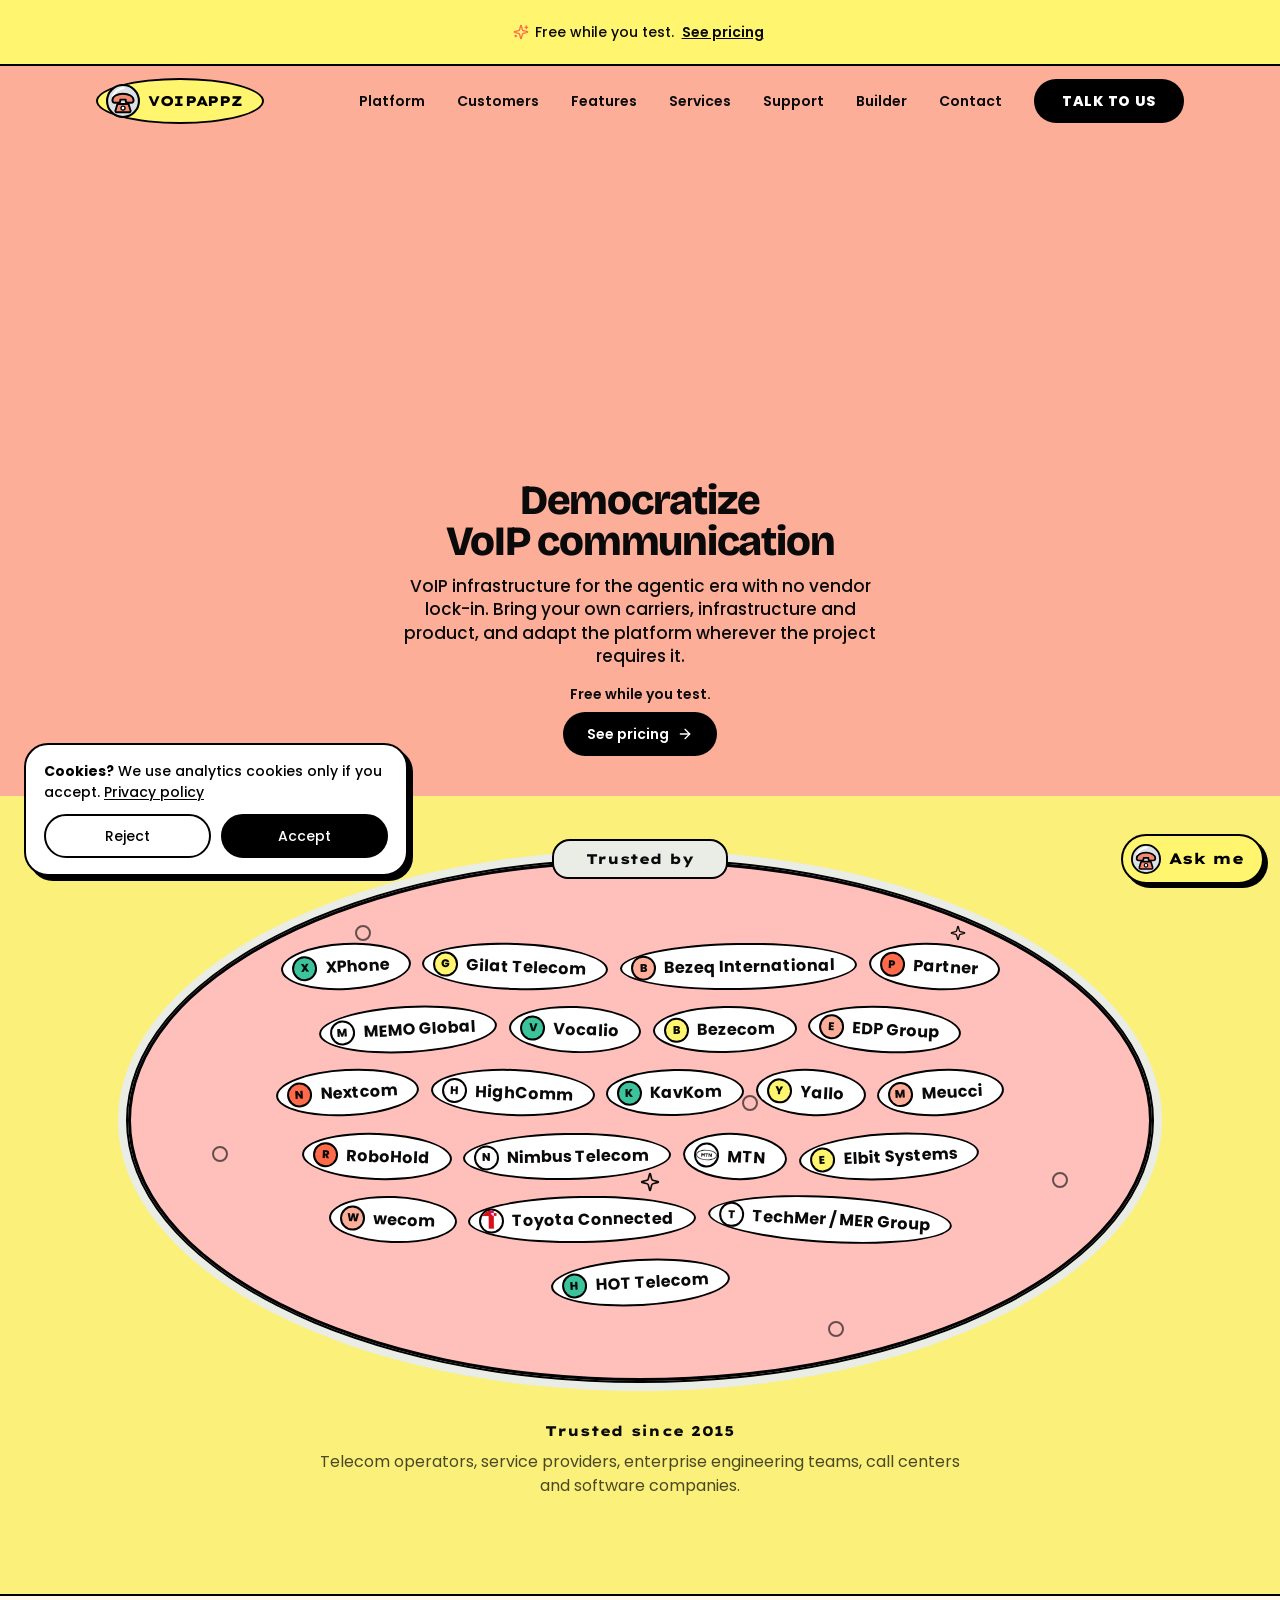
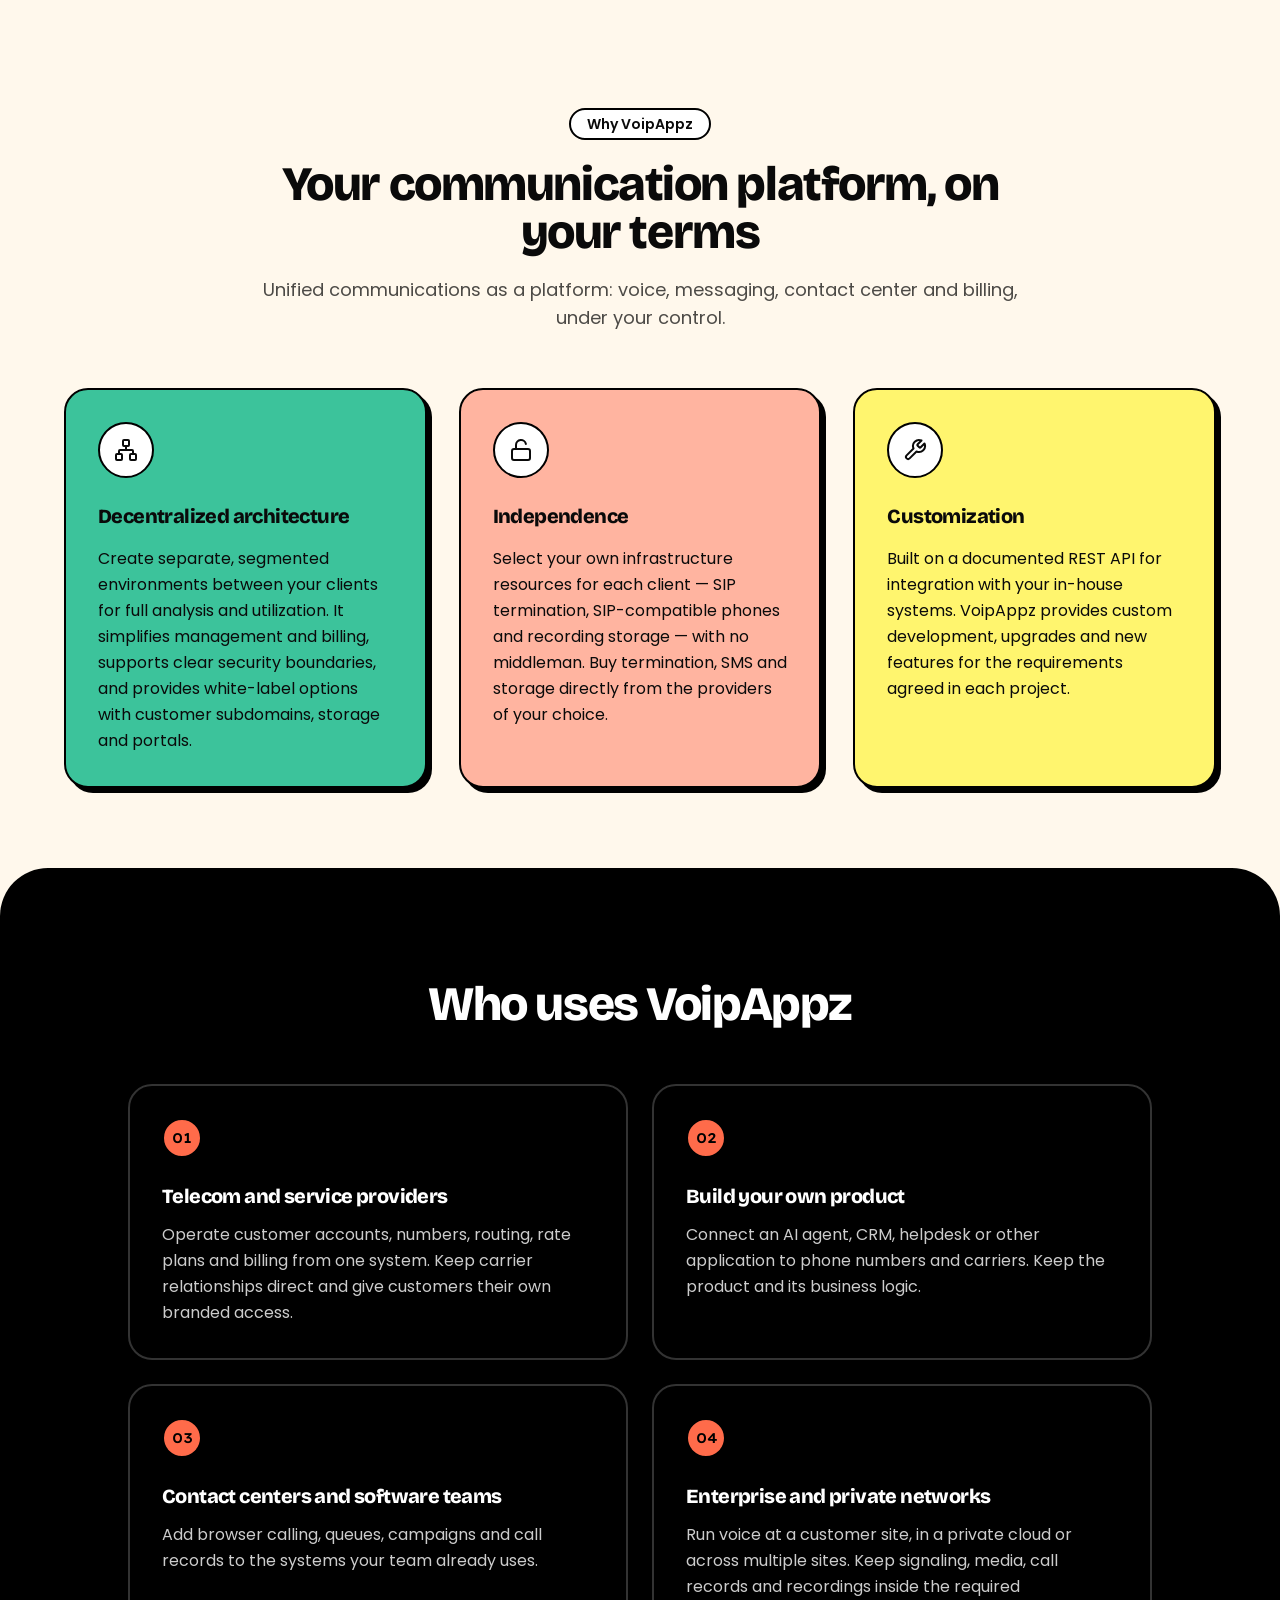
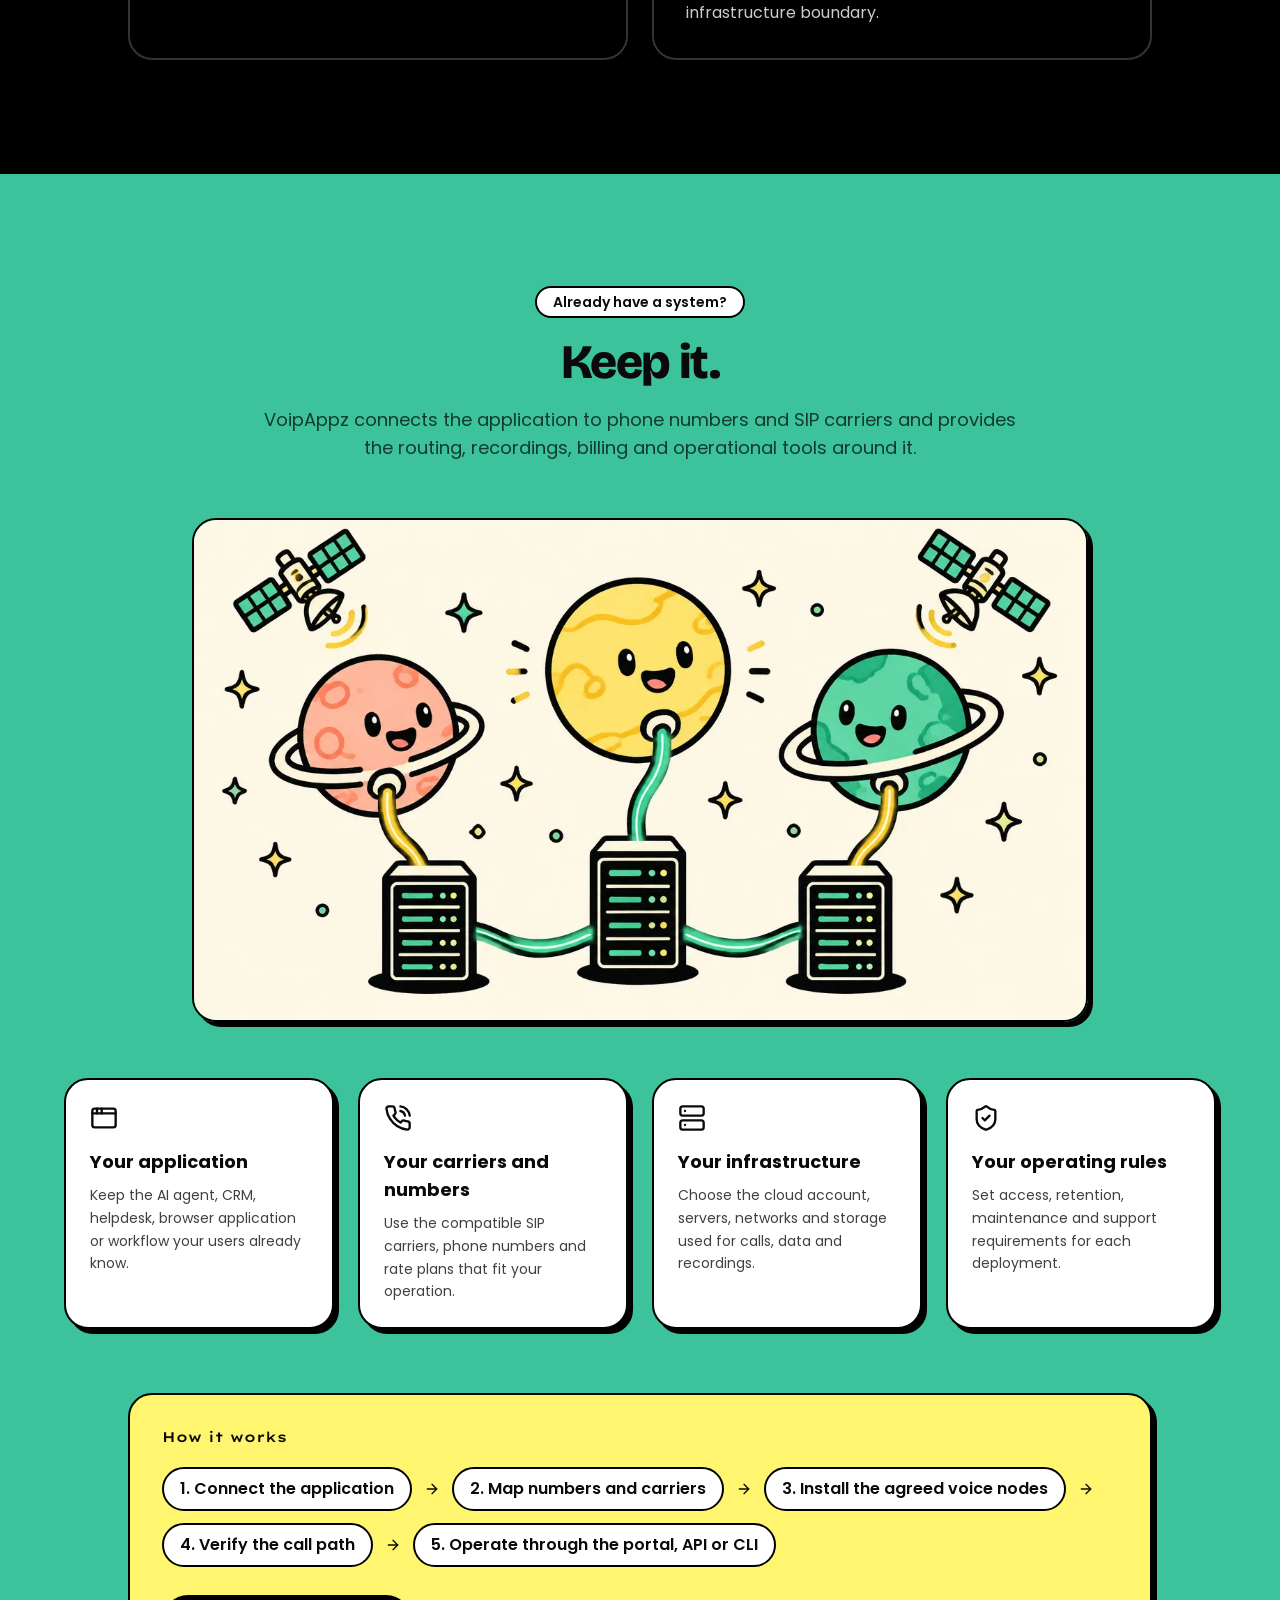
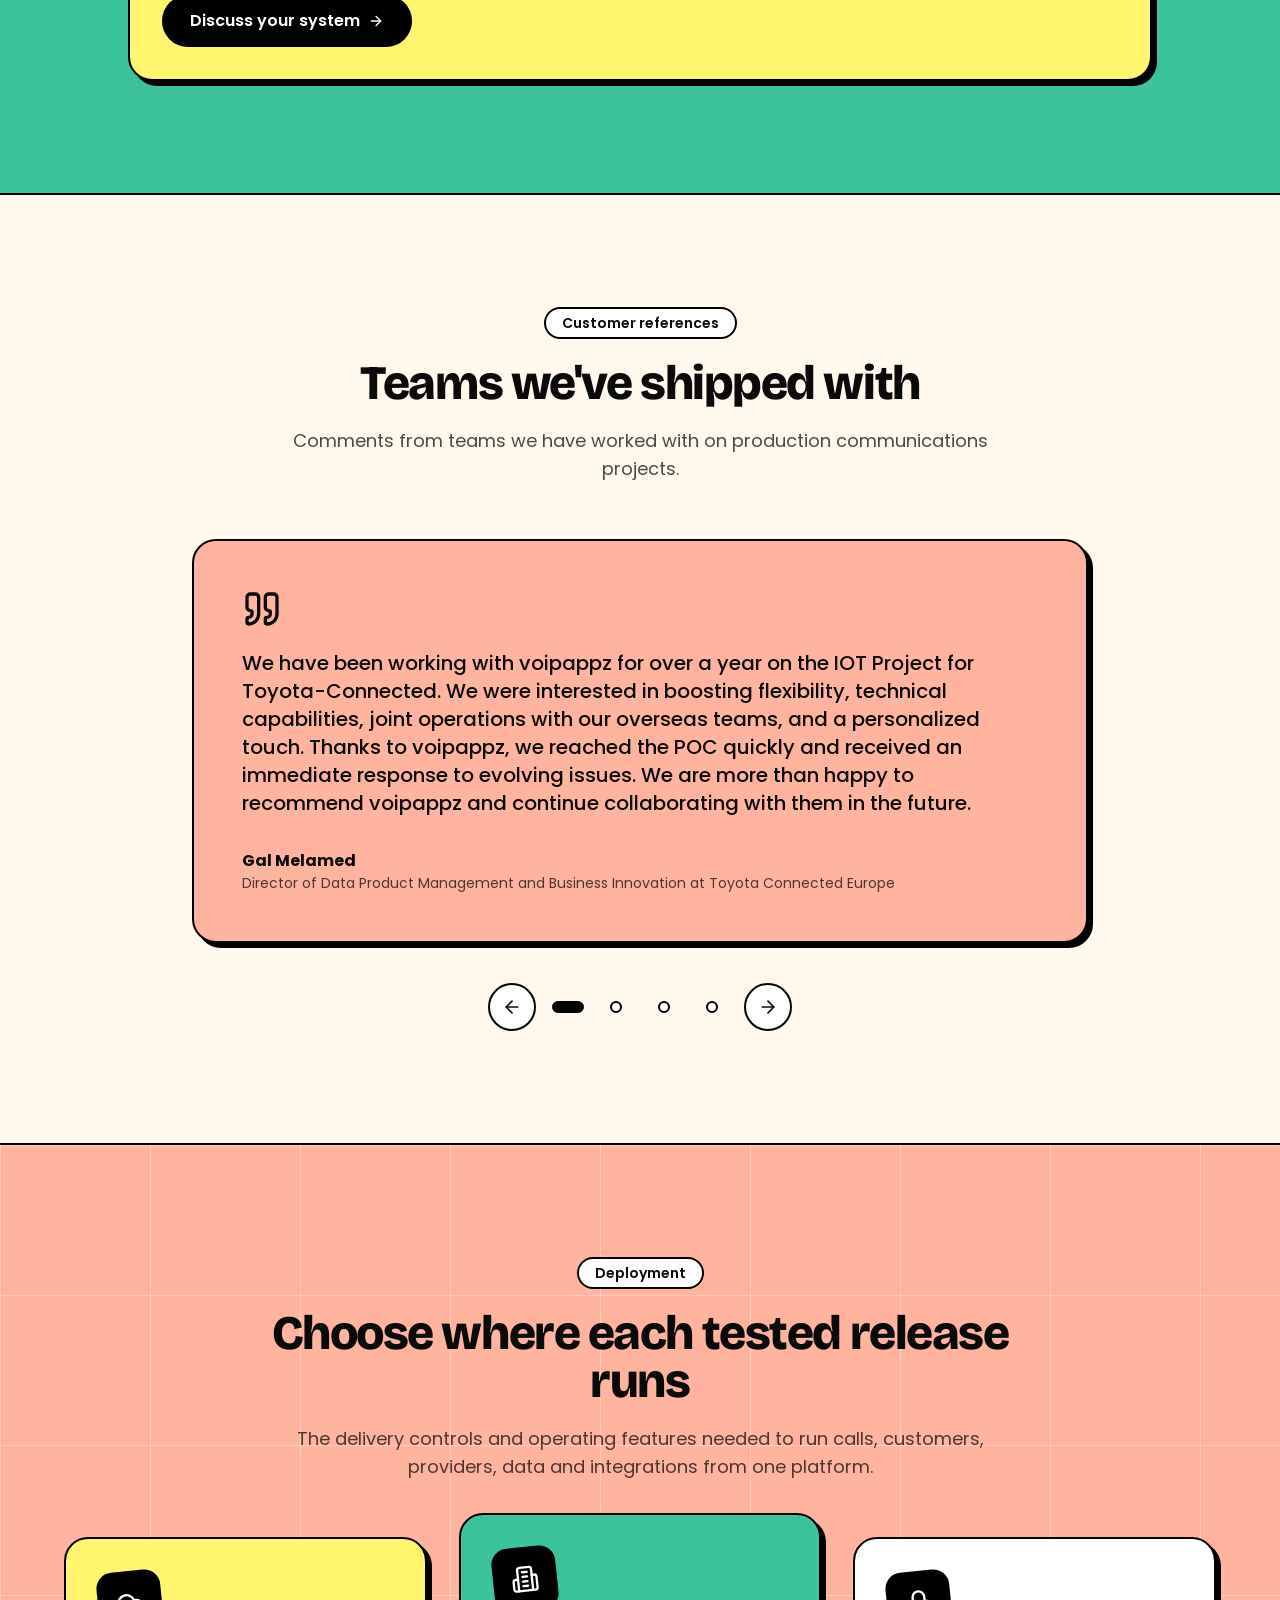
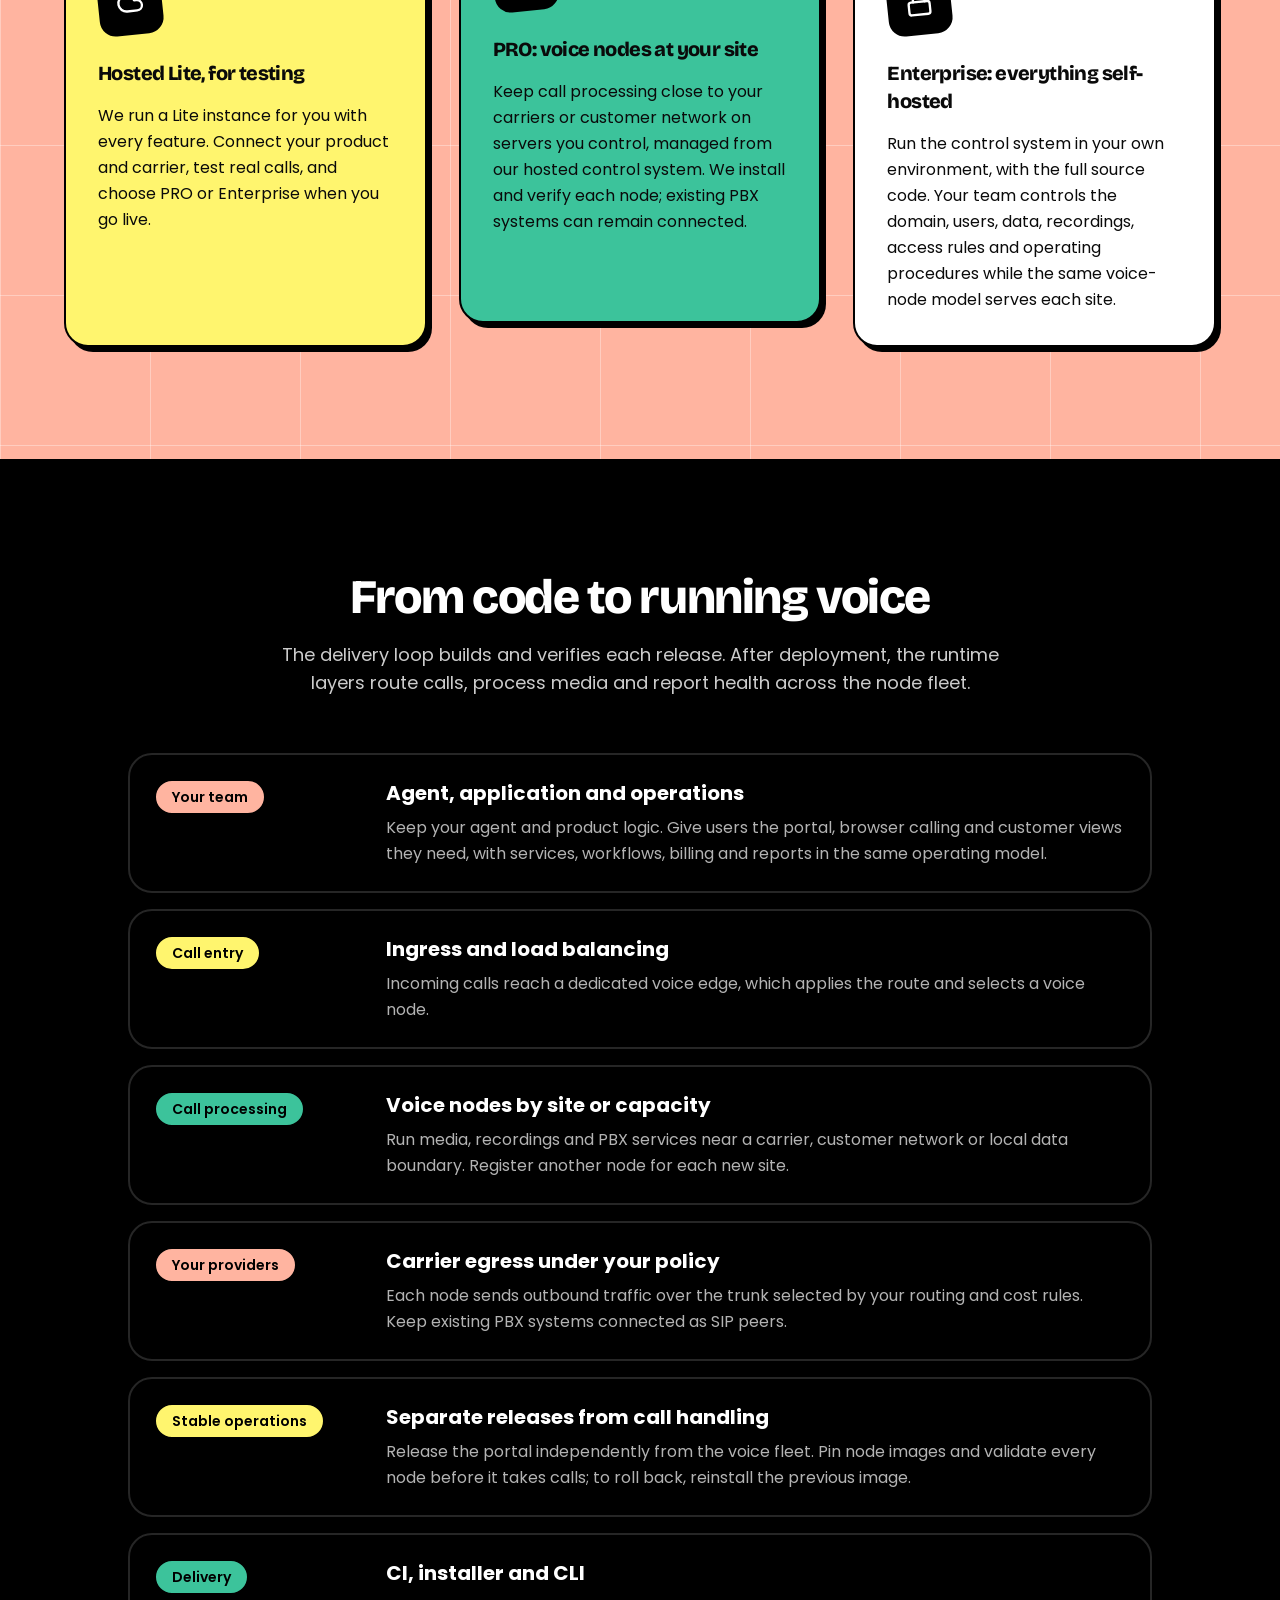
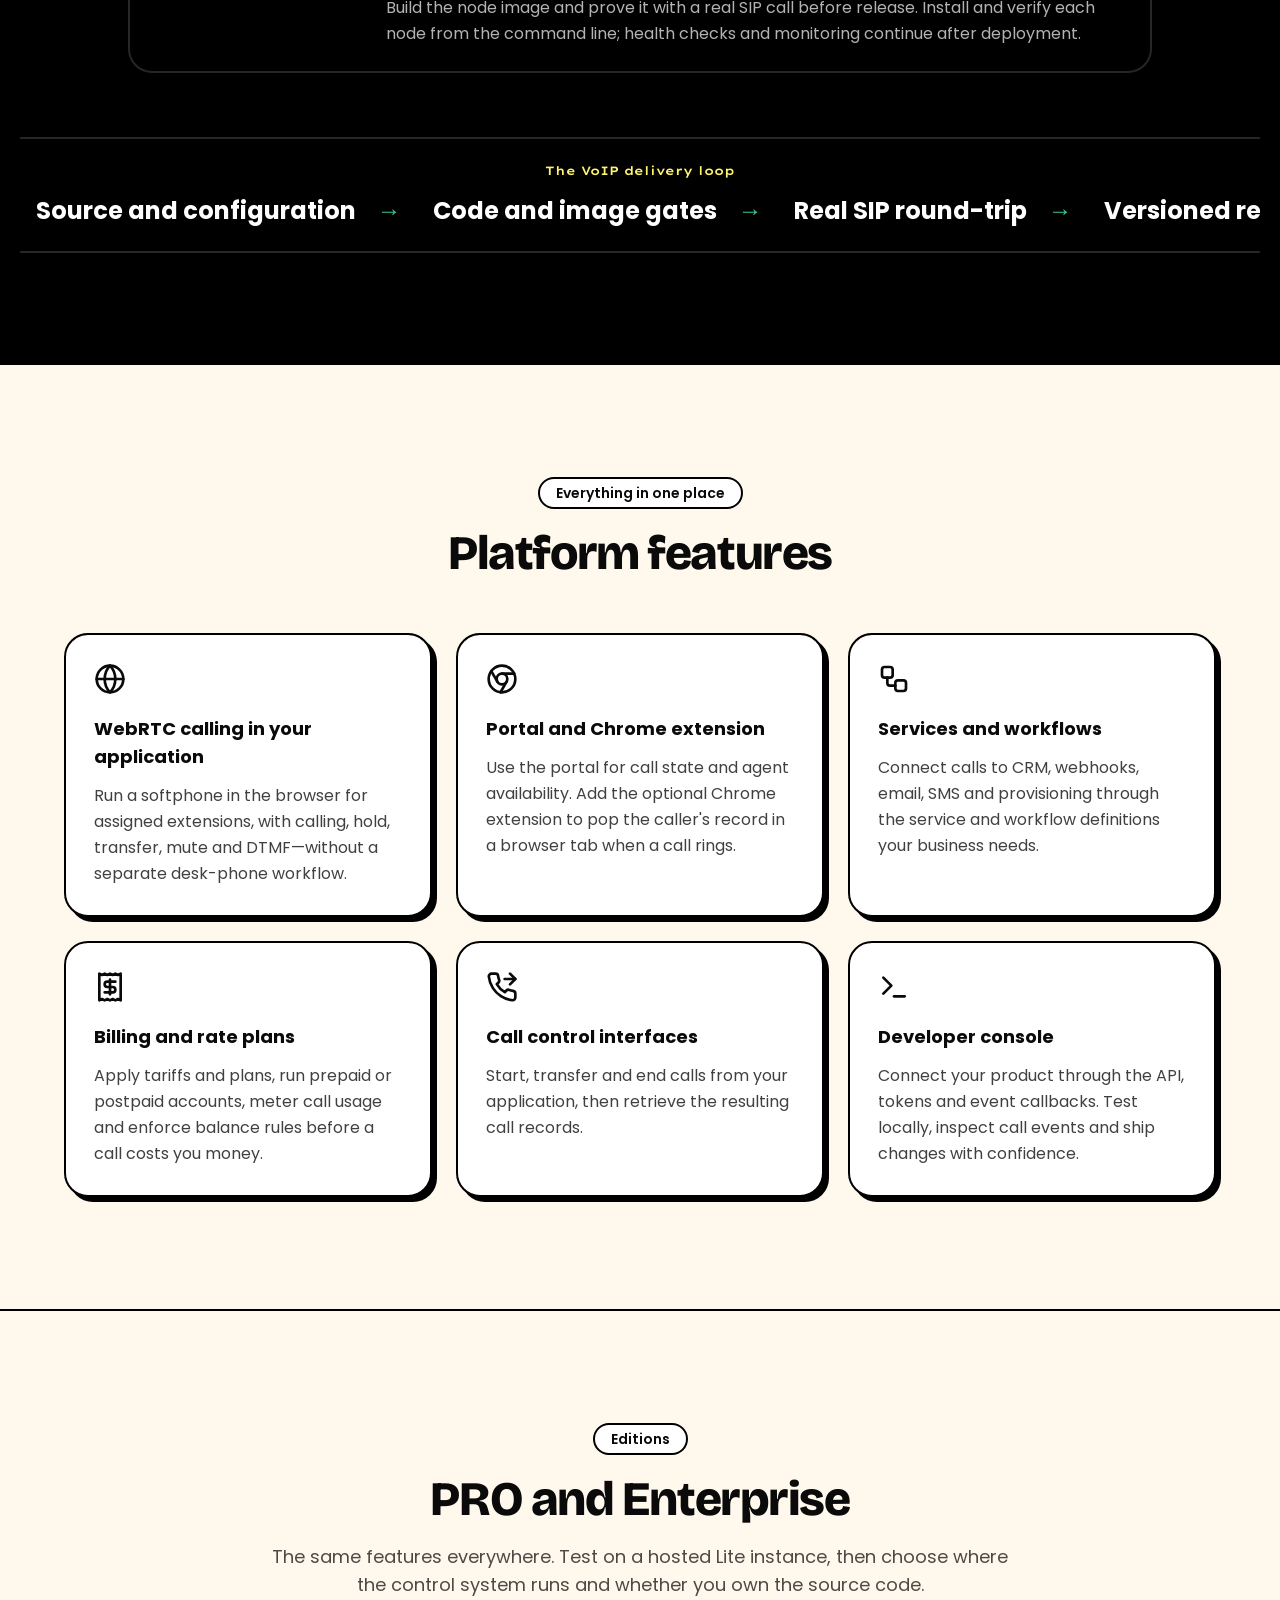
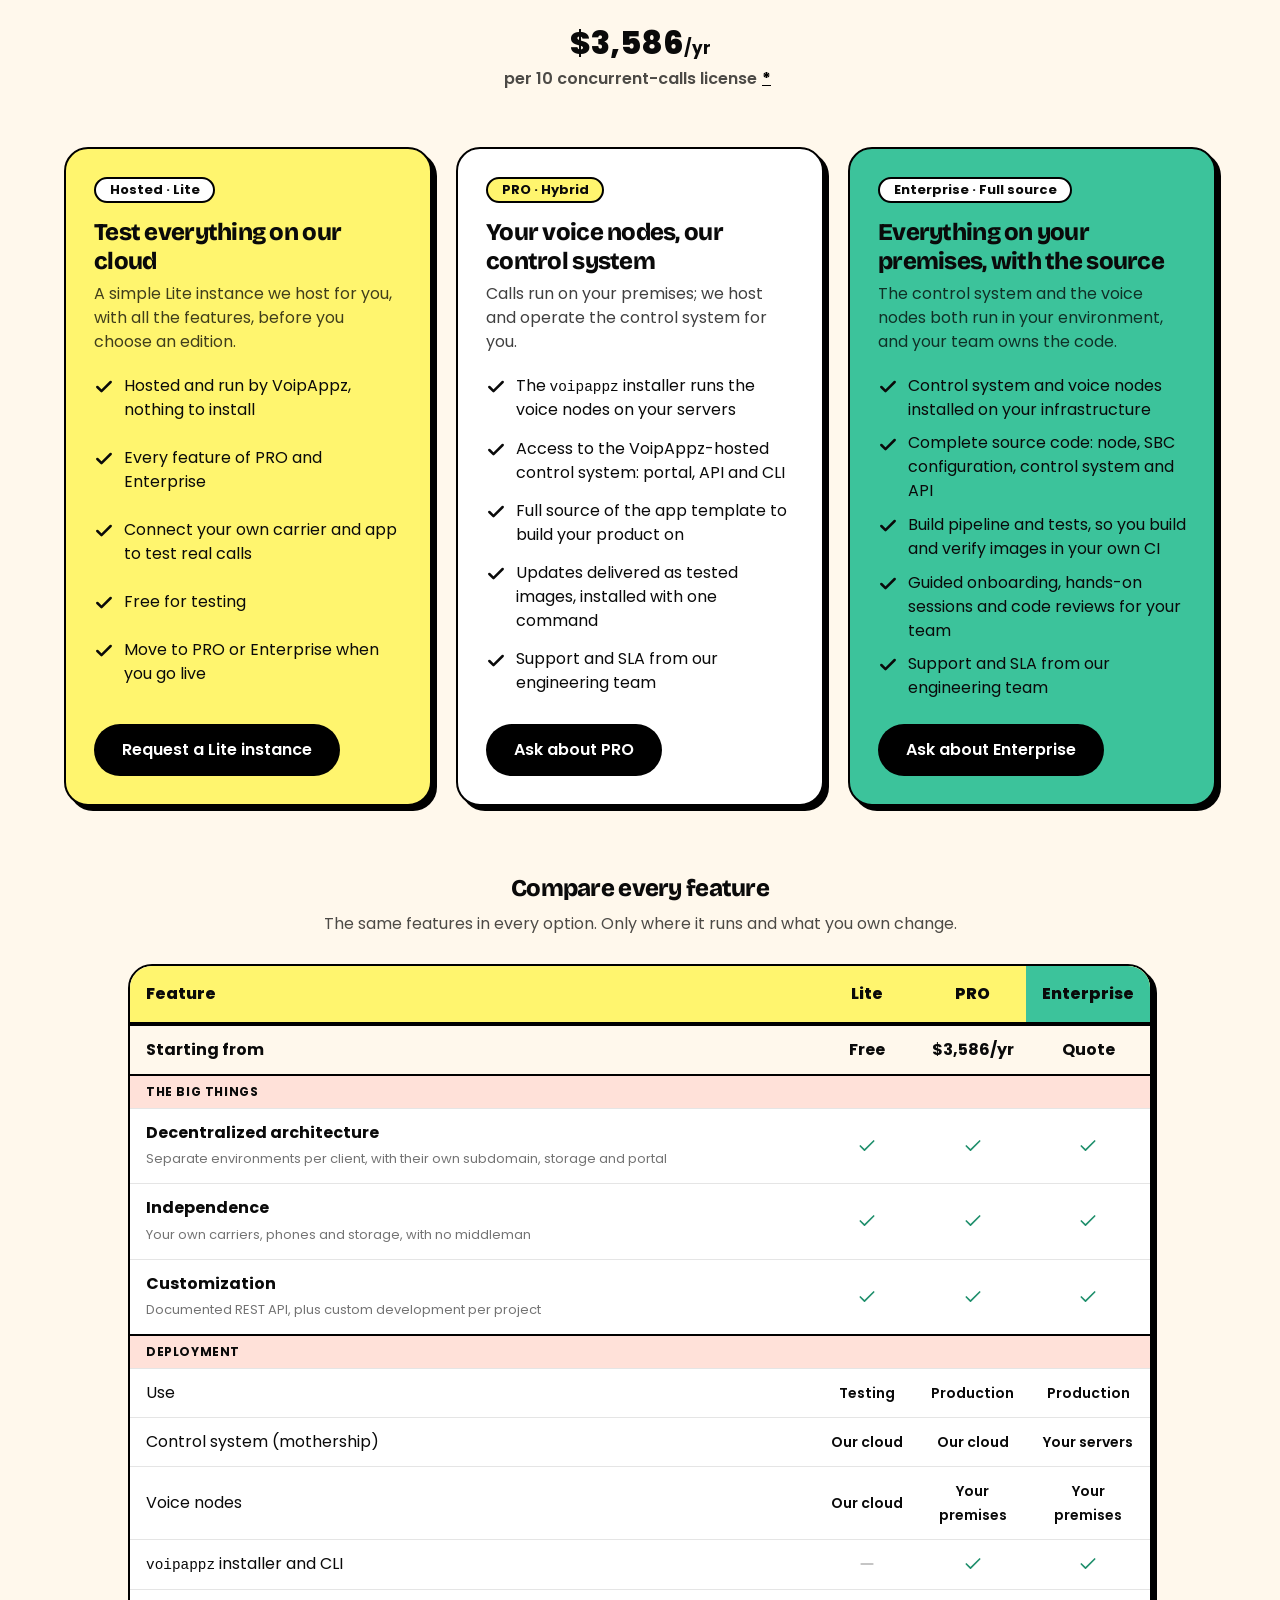
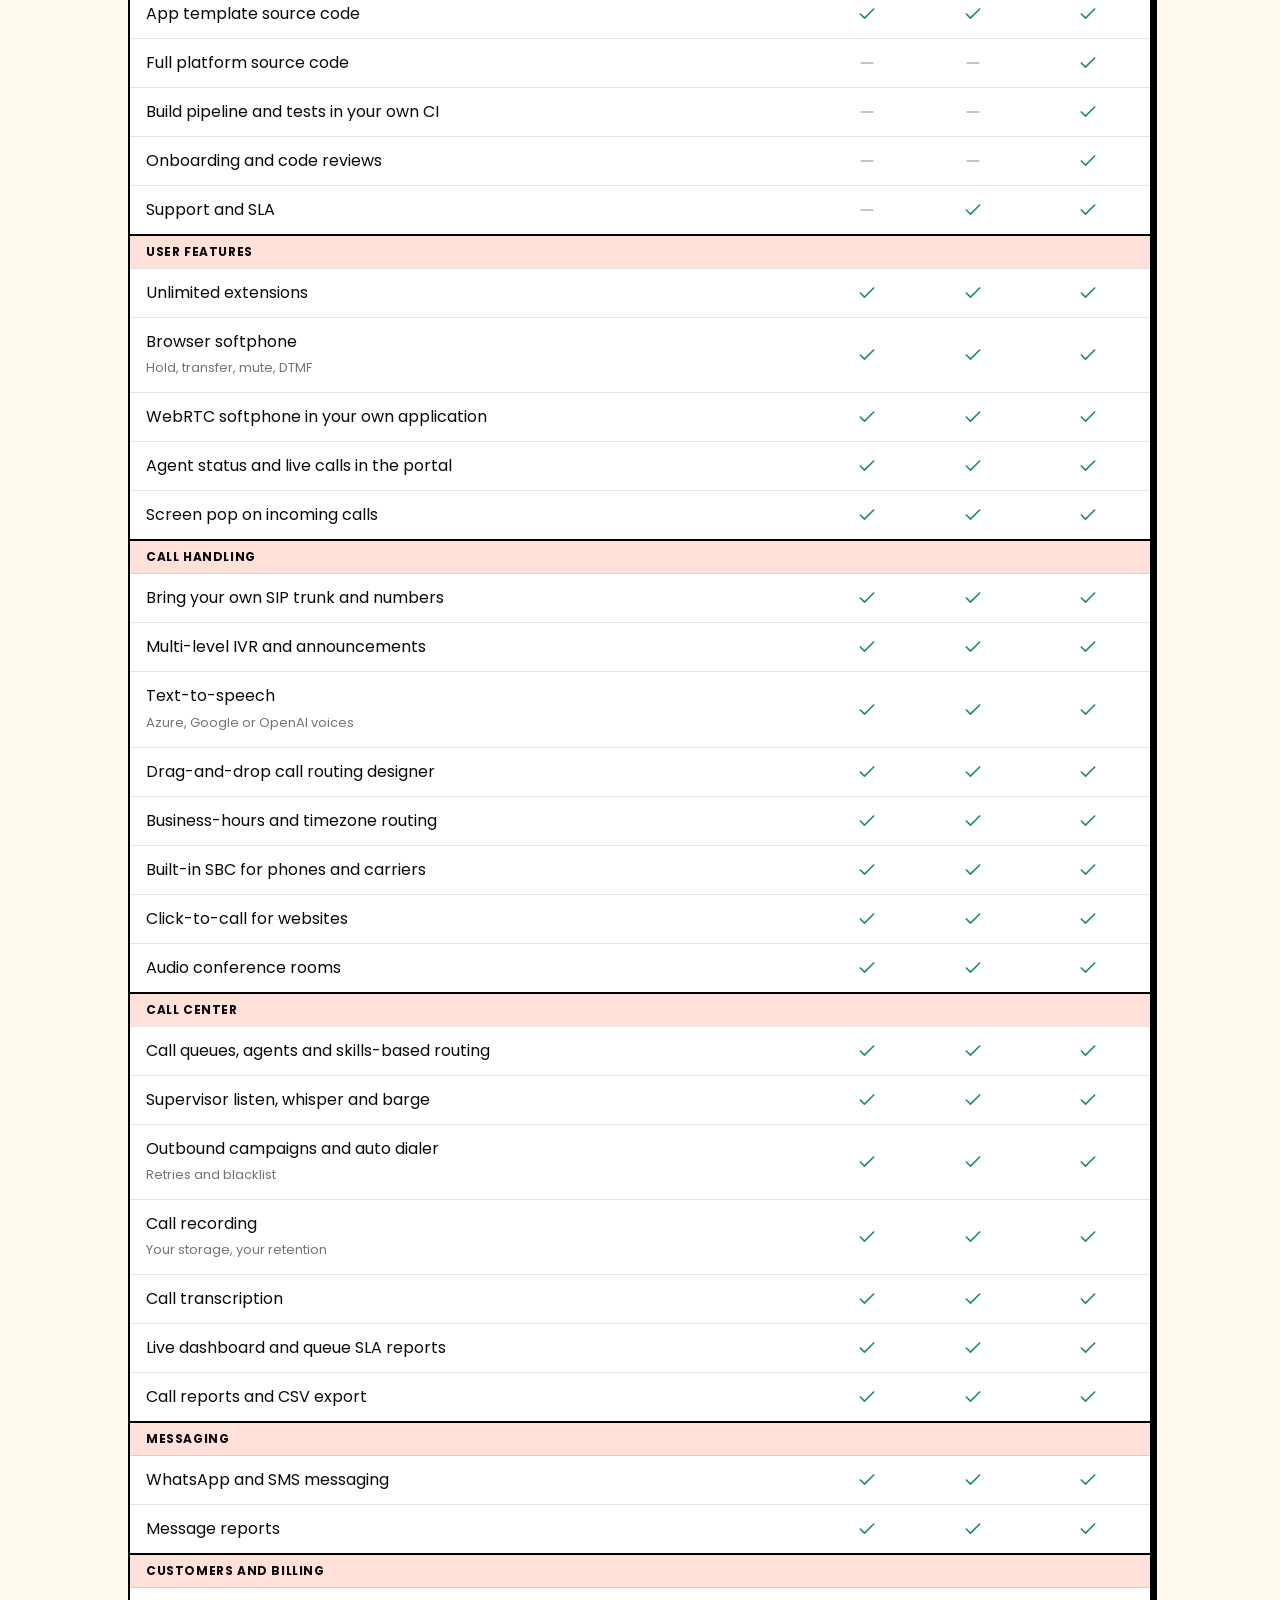
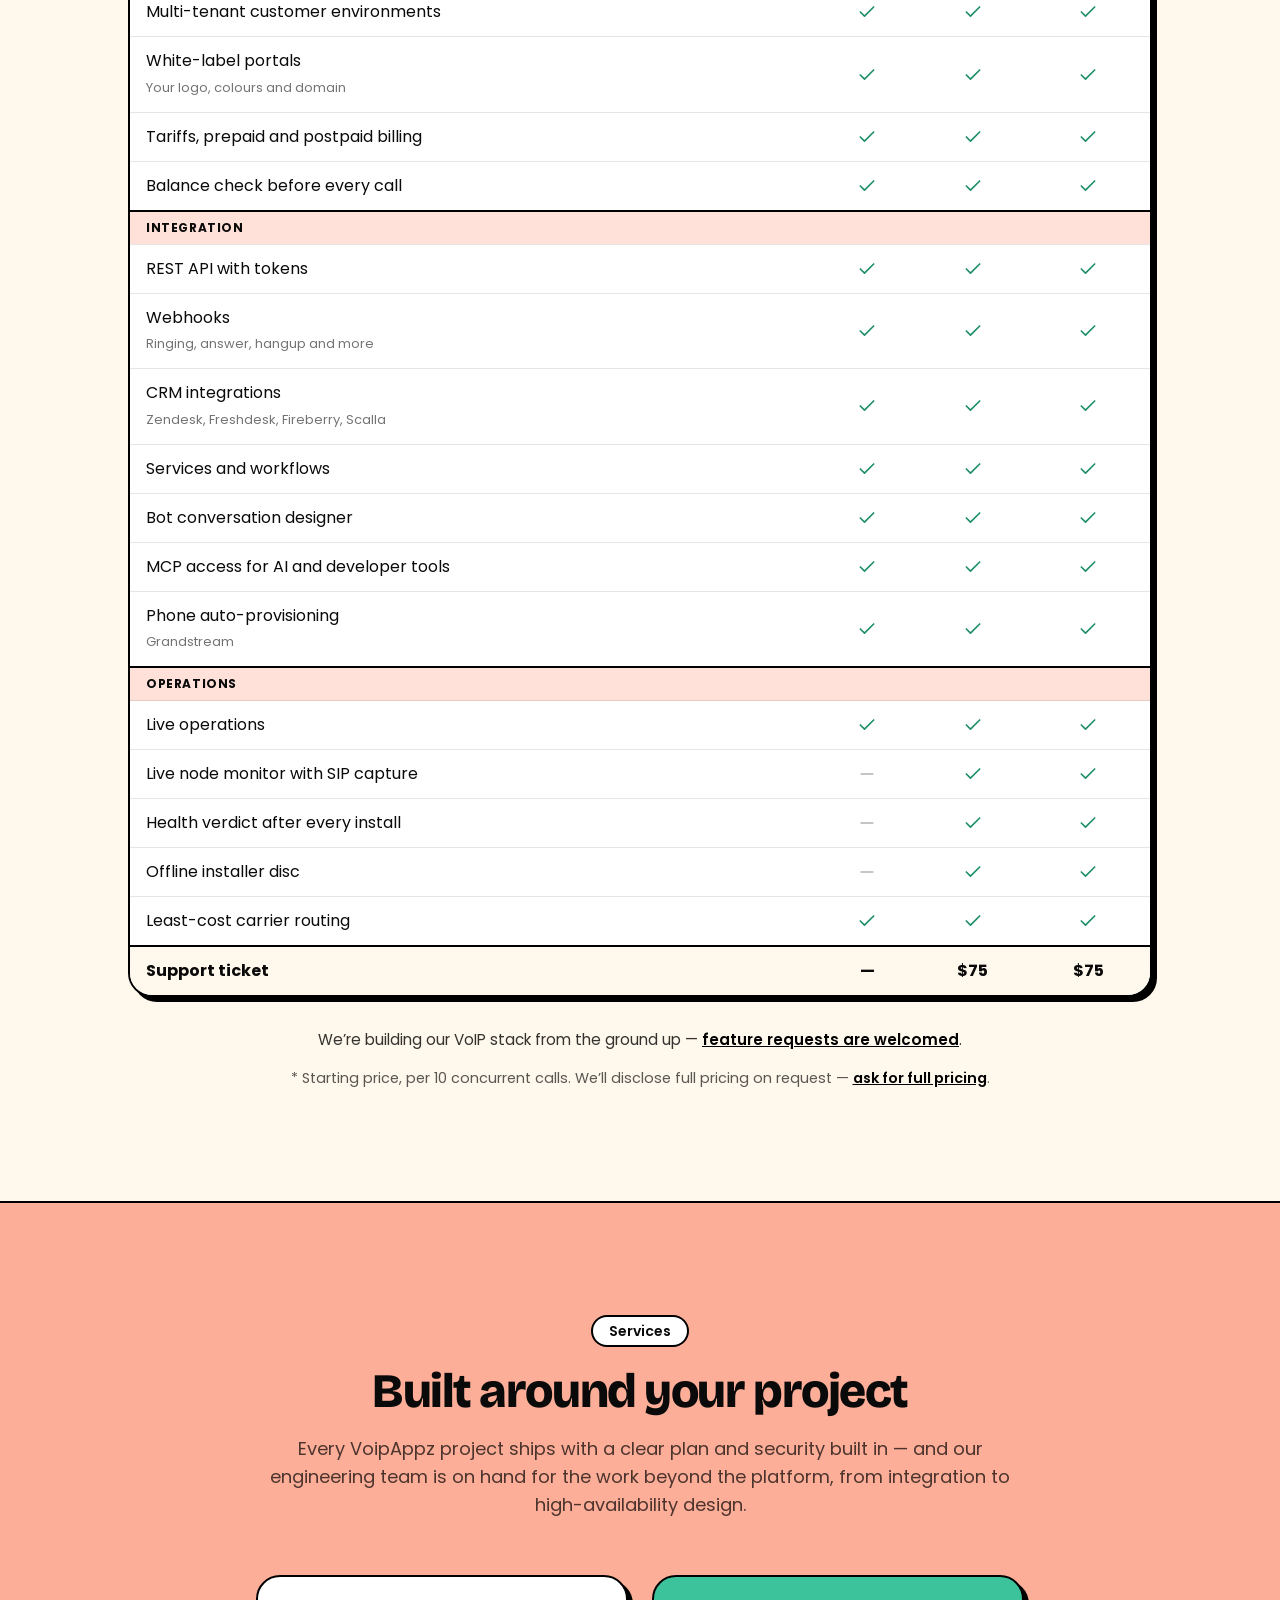
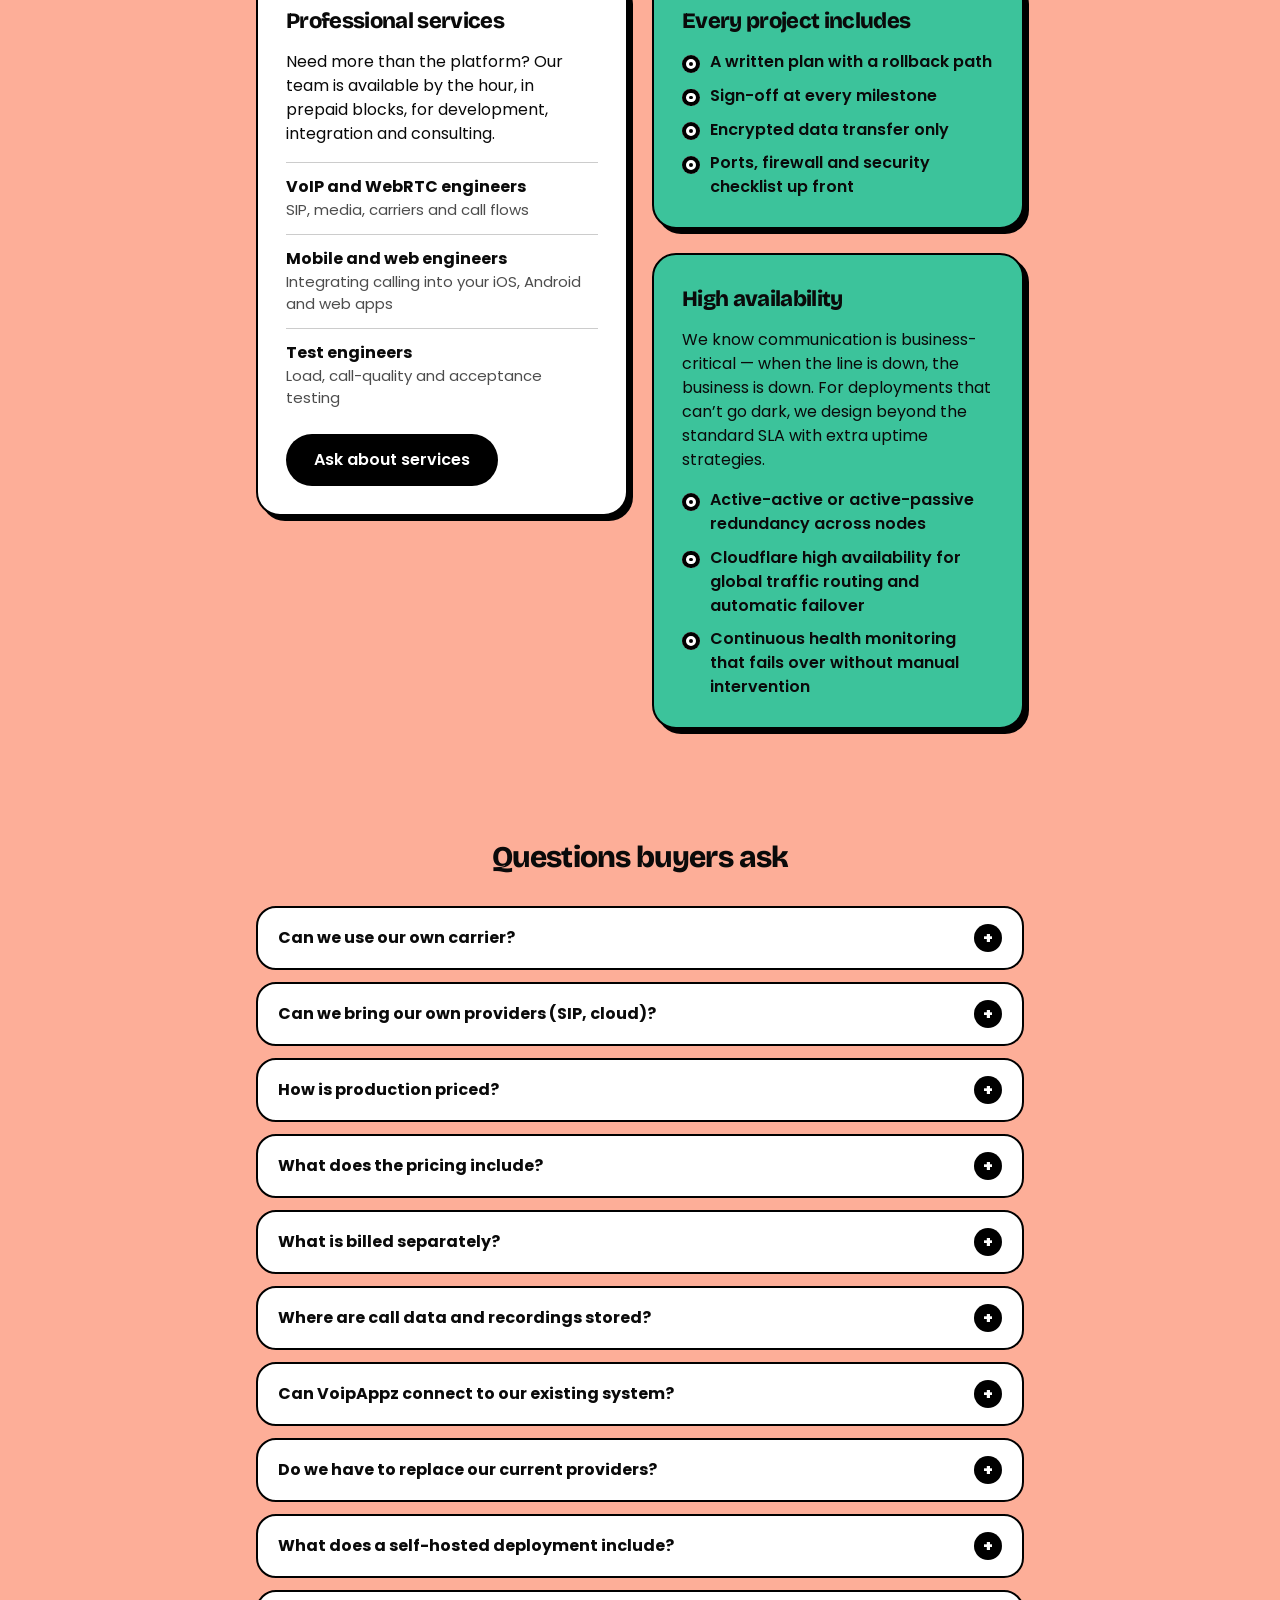
==== commit 52319bf2: "style(hero): nudge copy block down a bit (bottom 9% -> 6%) Co-Authored-By: Claude Opus 4.8 <noreply@" ====
--- a/index.html
+++ b/index.html
@@ -91,7 +91,7 @@
          on the planet. Uses the wide version of the artwork, so it is never stretched or over-zoomed. */
       @media (min-width: 640px) {
         .hero-img { height: auto; aspect-ratio: 2860 / 1300; min-height: 660px; object-fit: cover; object-position: 50% 100%; }
-        #top > div { position: absolute; bottom: 9%; padding: 0 1.25rem; }
+        #top > div { position: absolute; bottom: 6%; padding: 0 1.25rem; }
         #top .hero-copy { max-width: 30rem; margin-inline: auto; }
         #top .hero-copy h1 { font-size: 2.6rem; }
       }
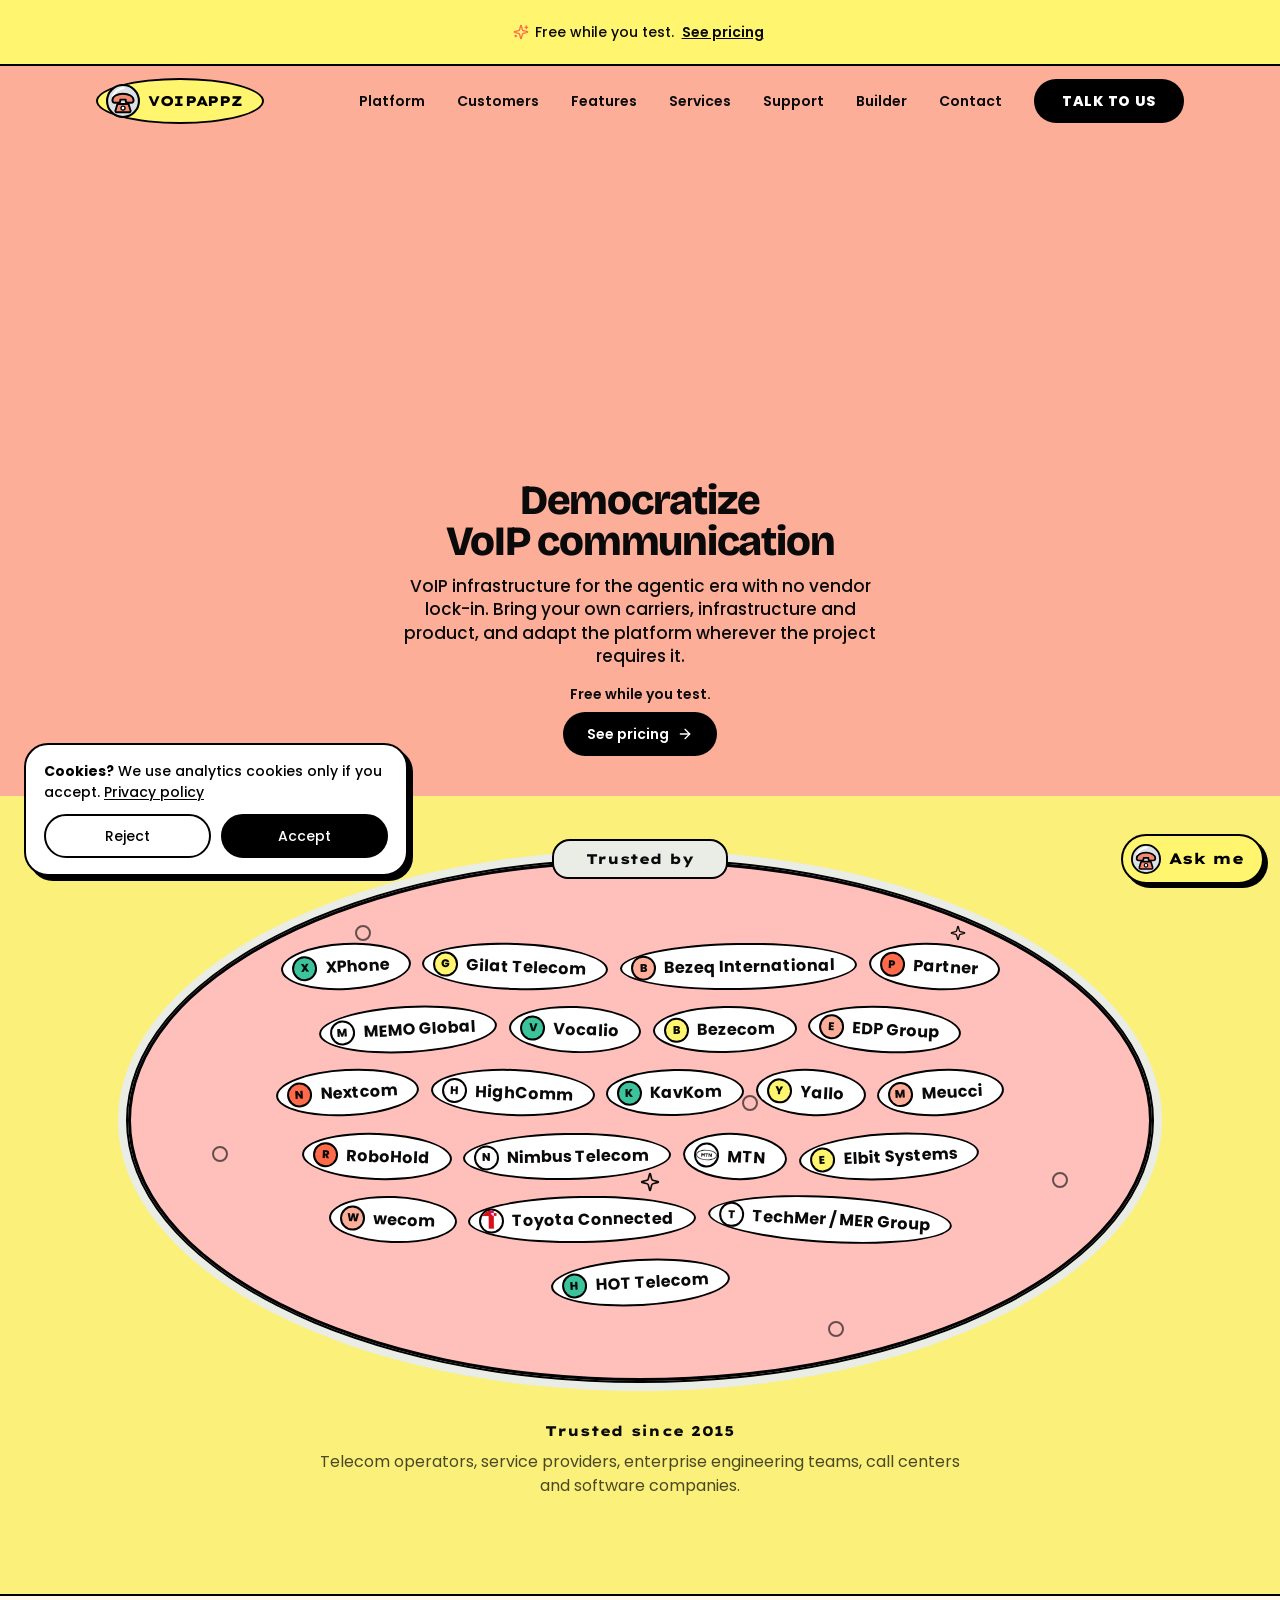
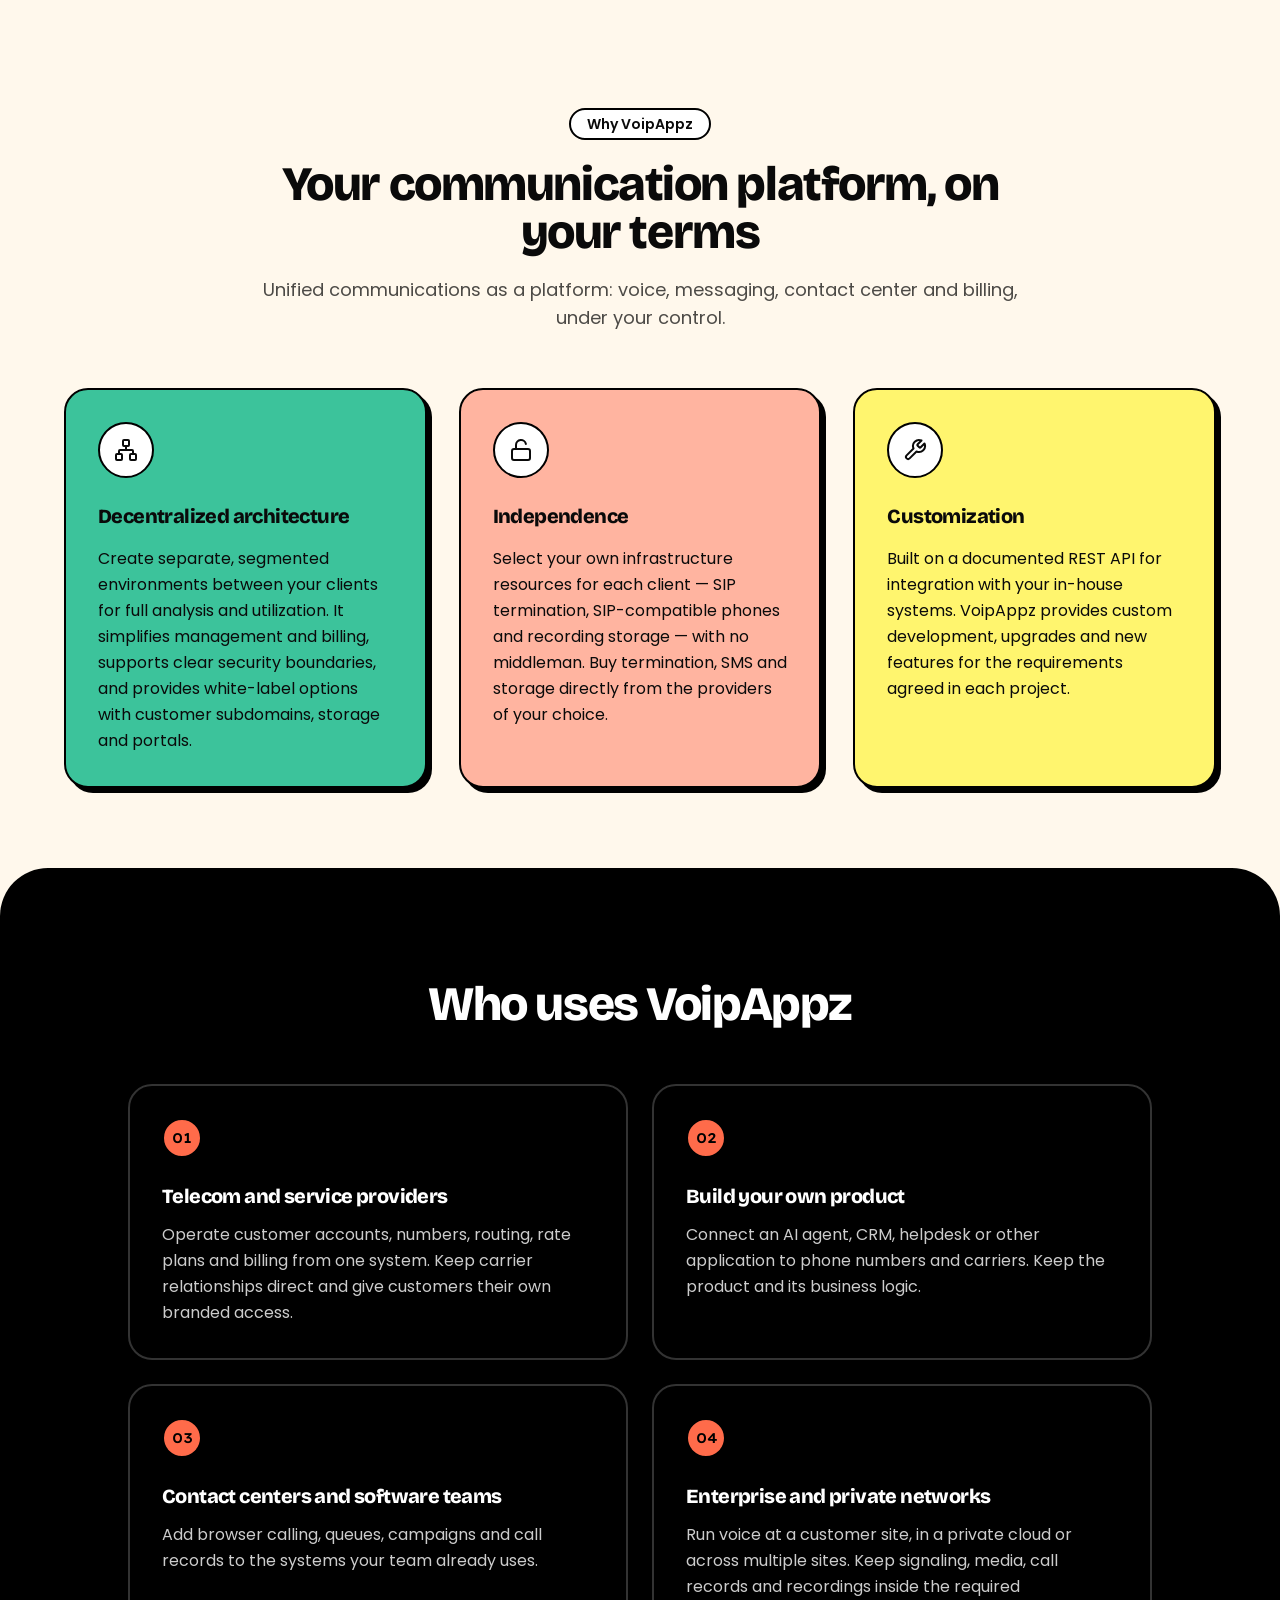
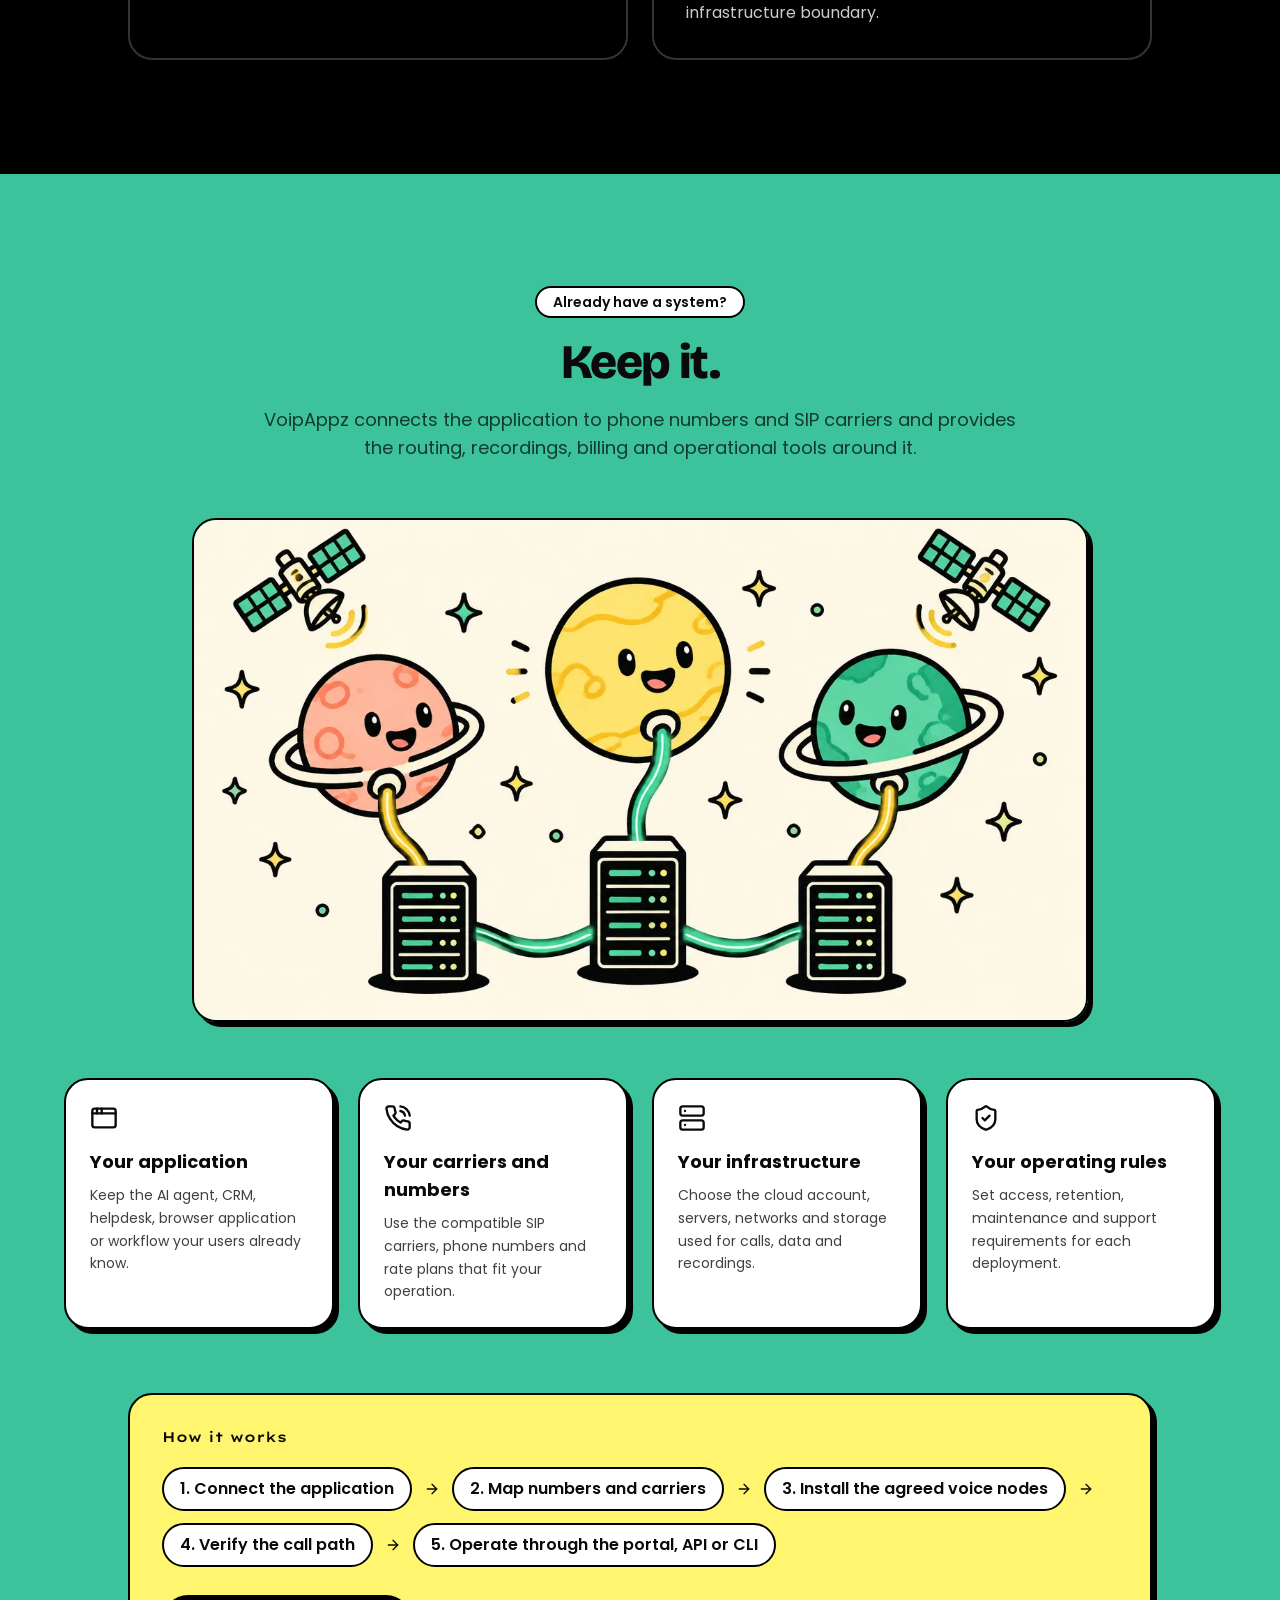
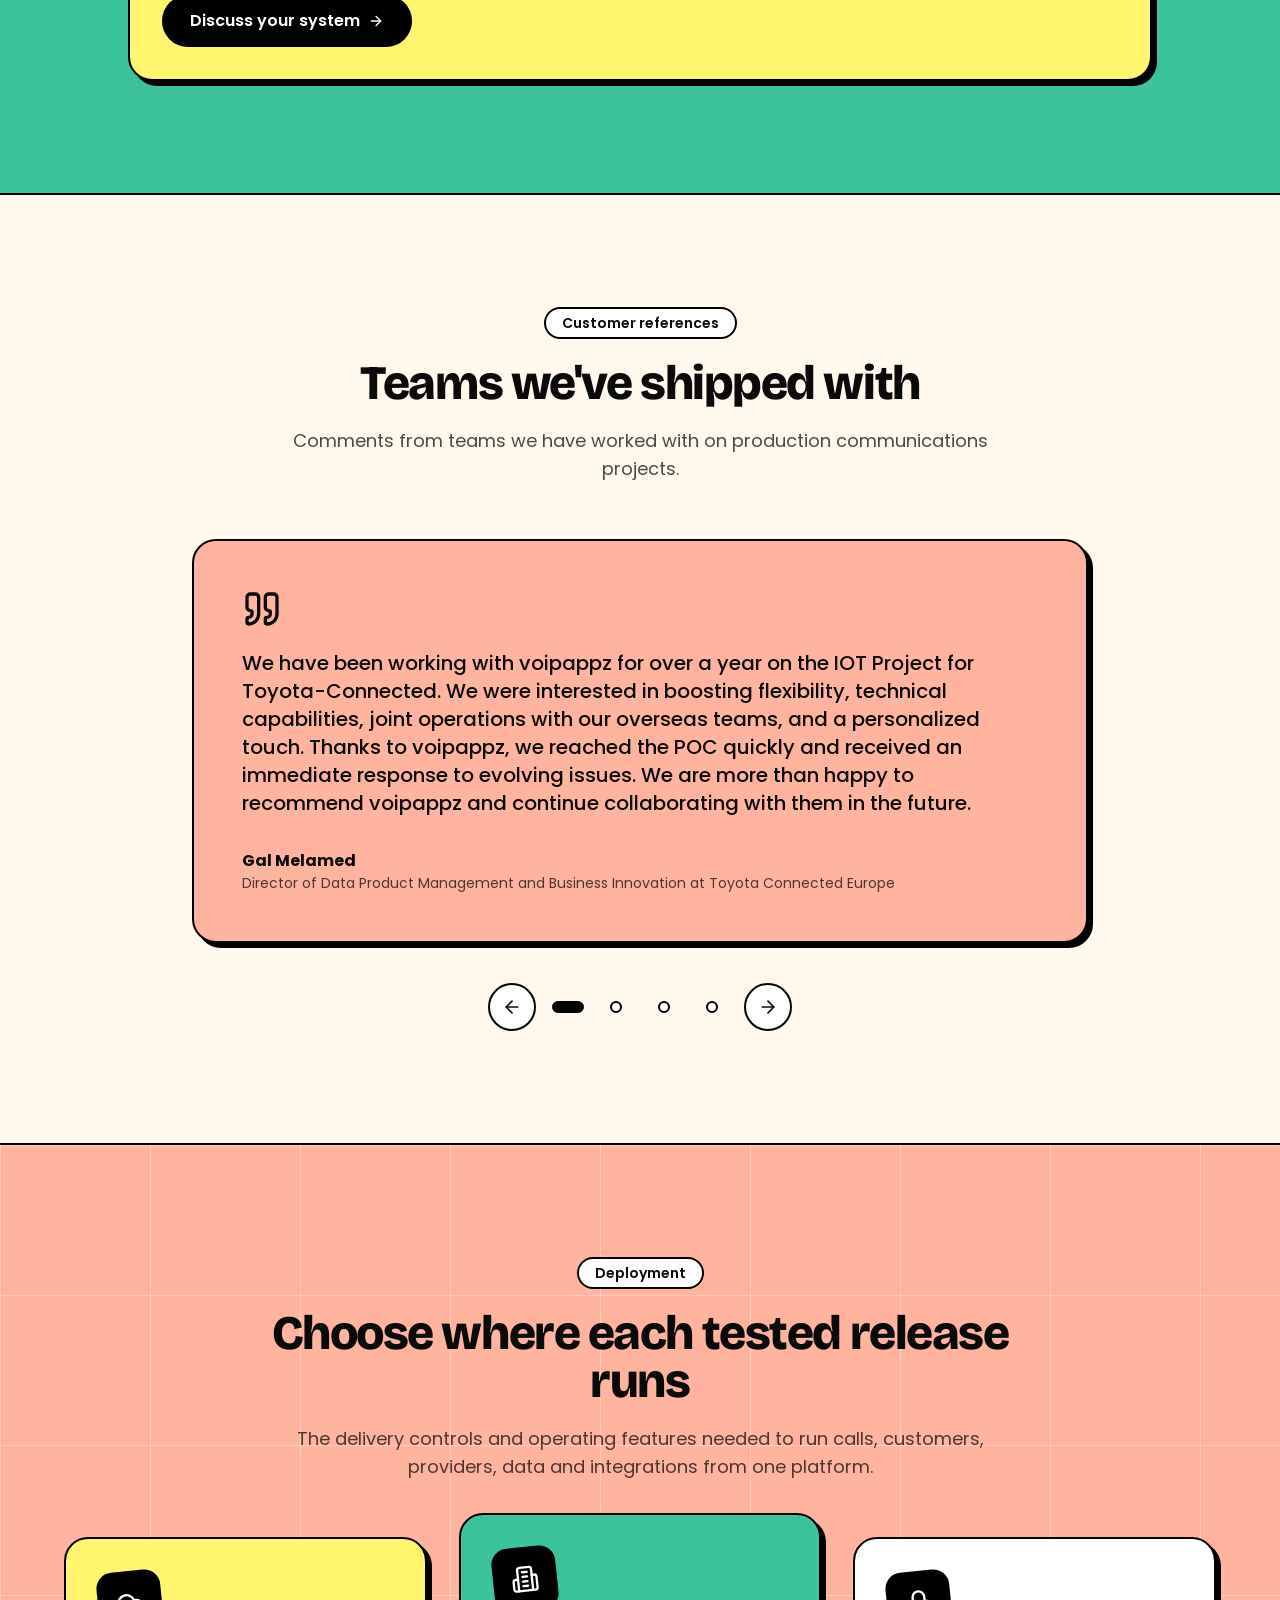
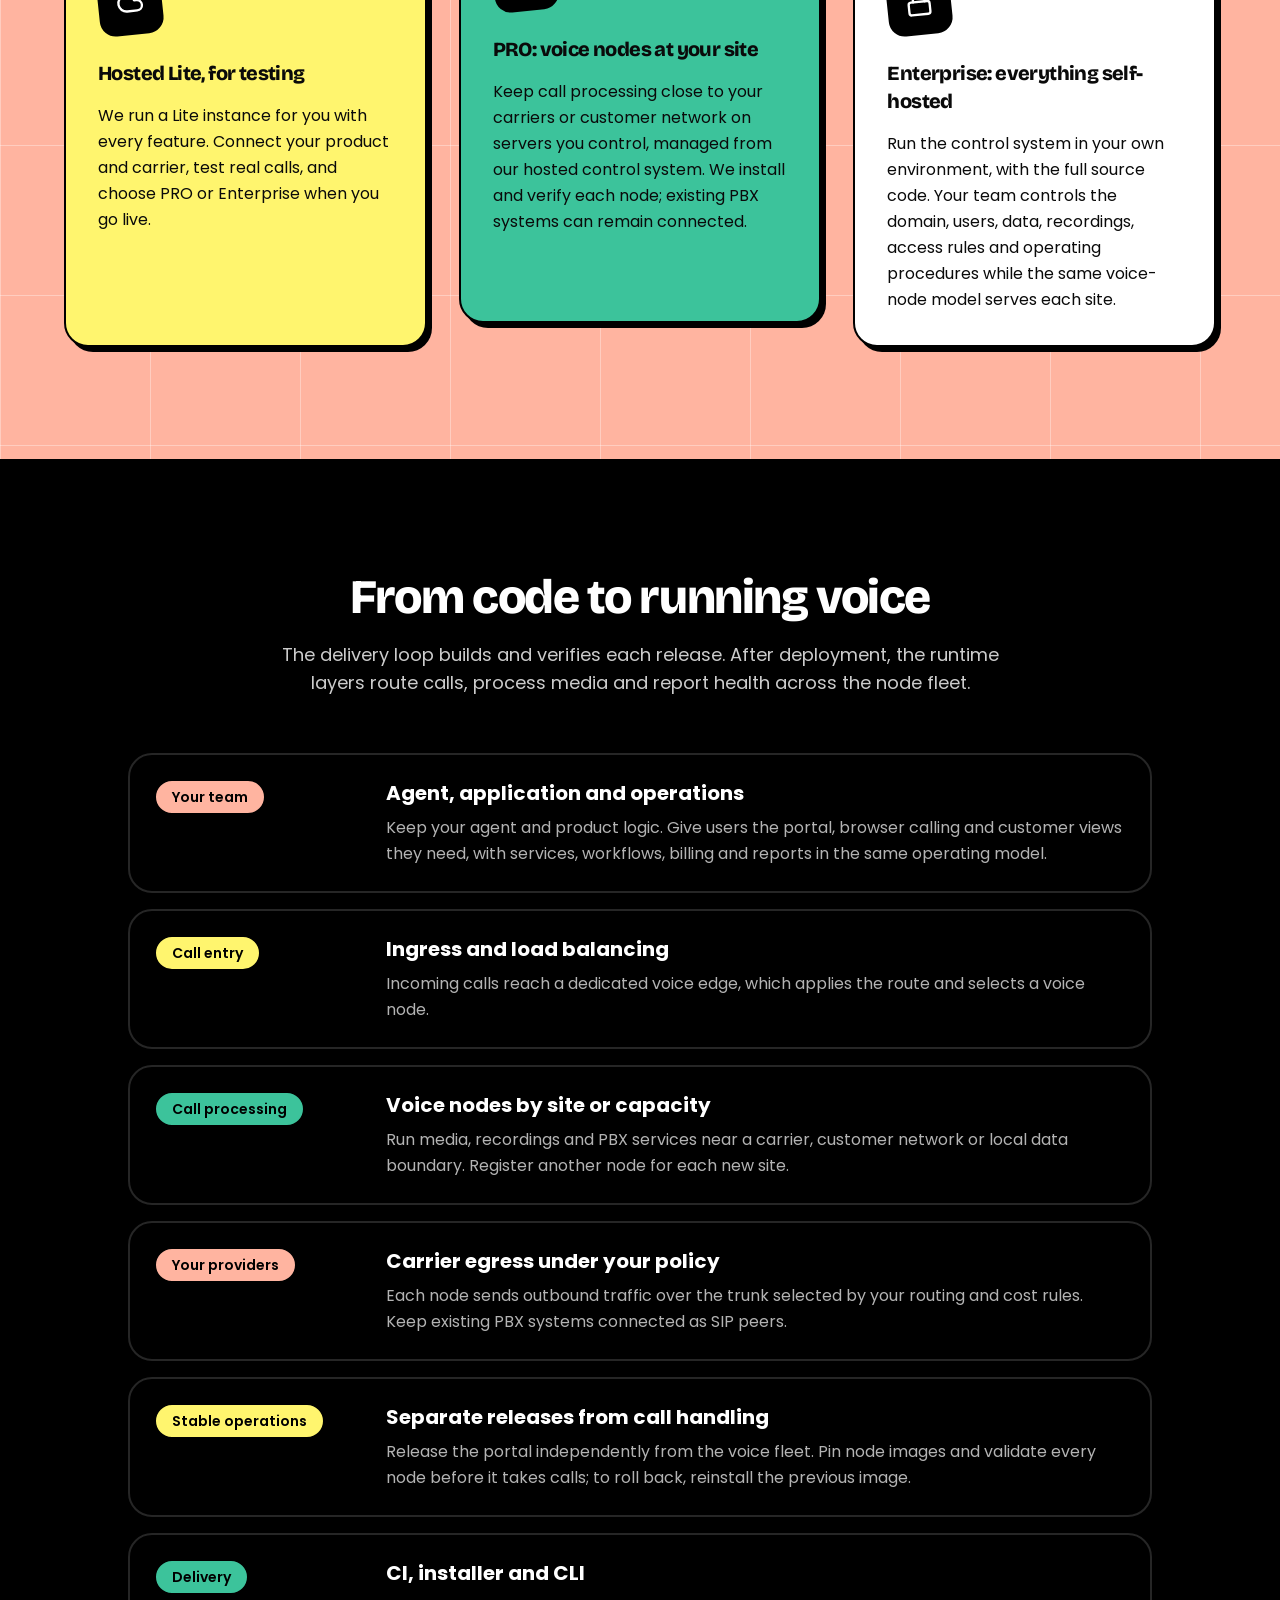
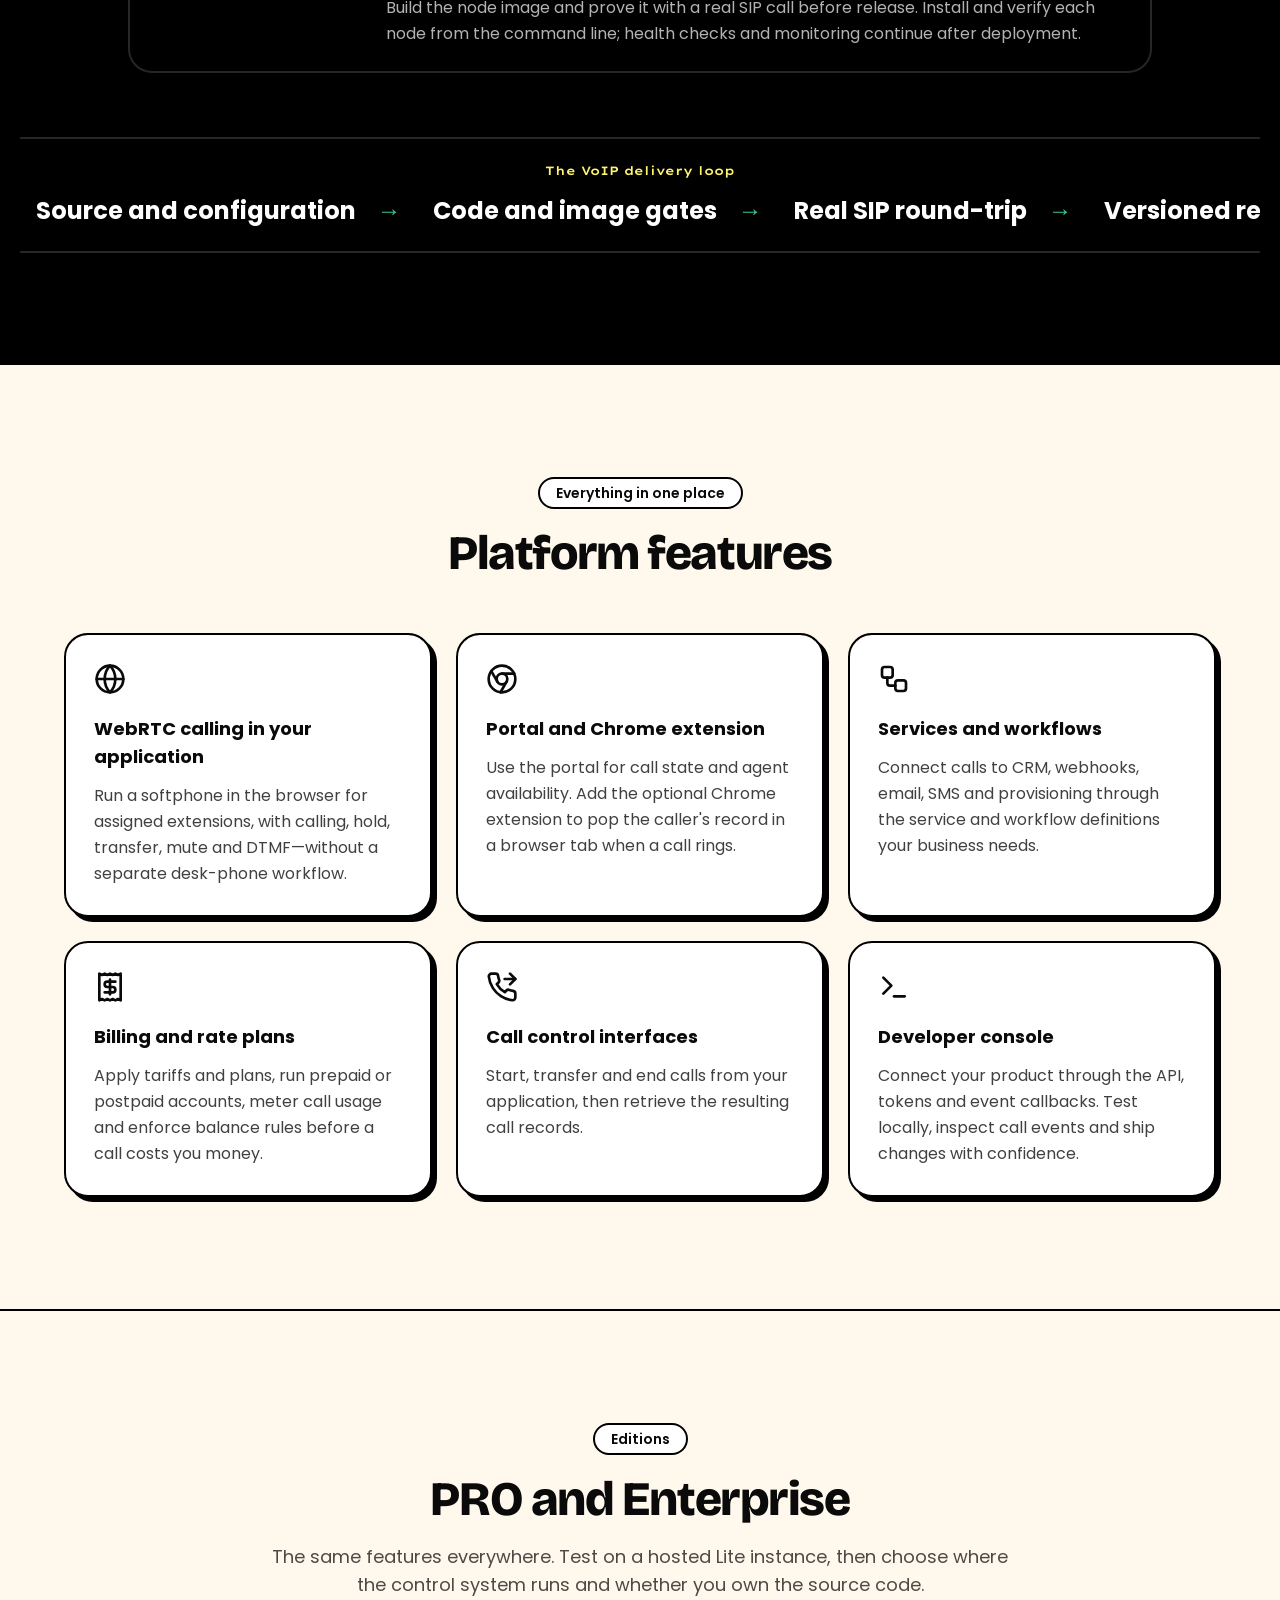
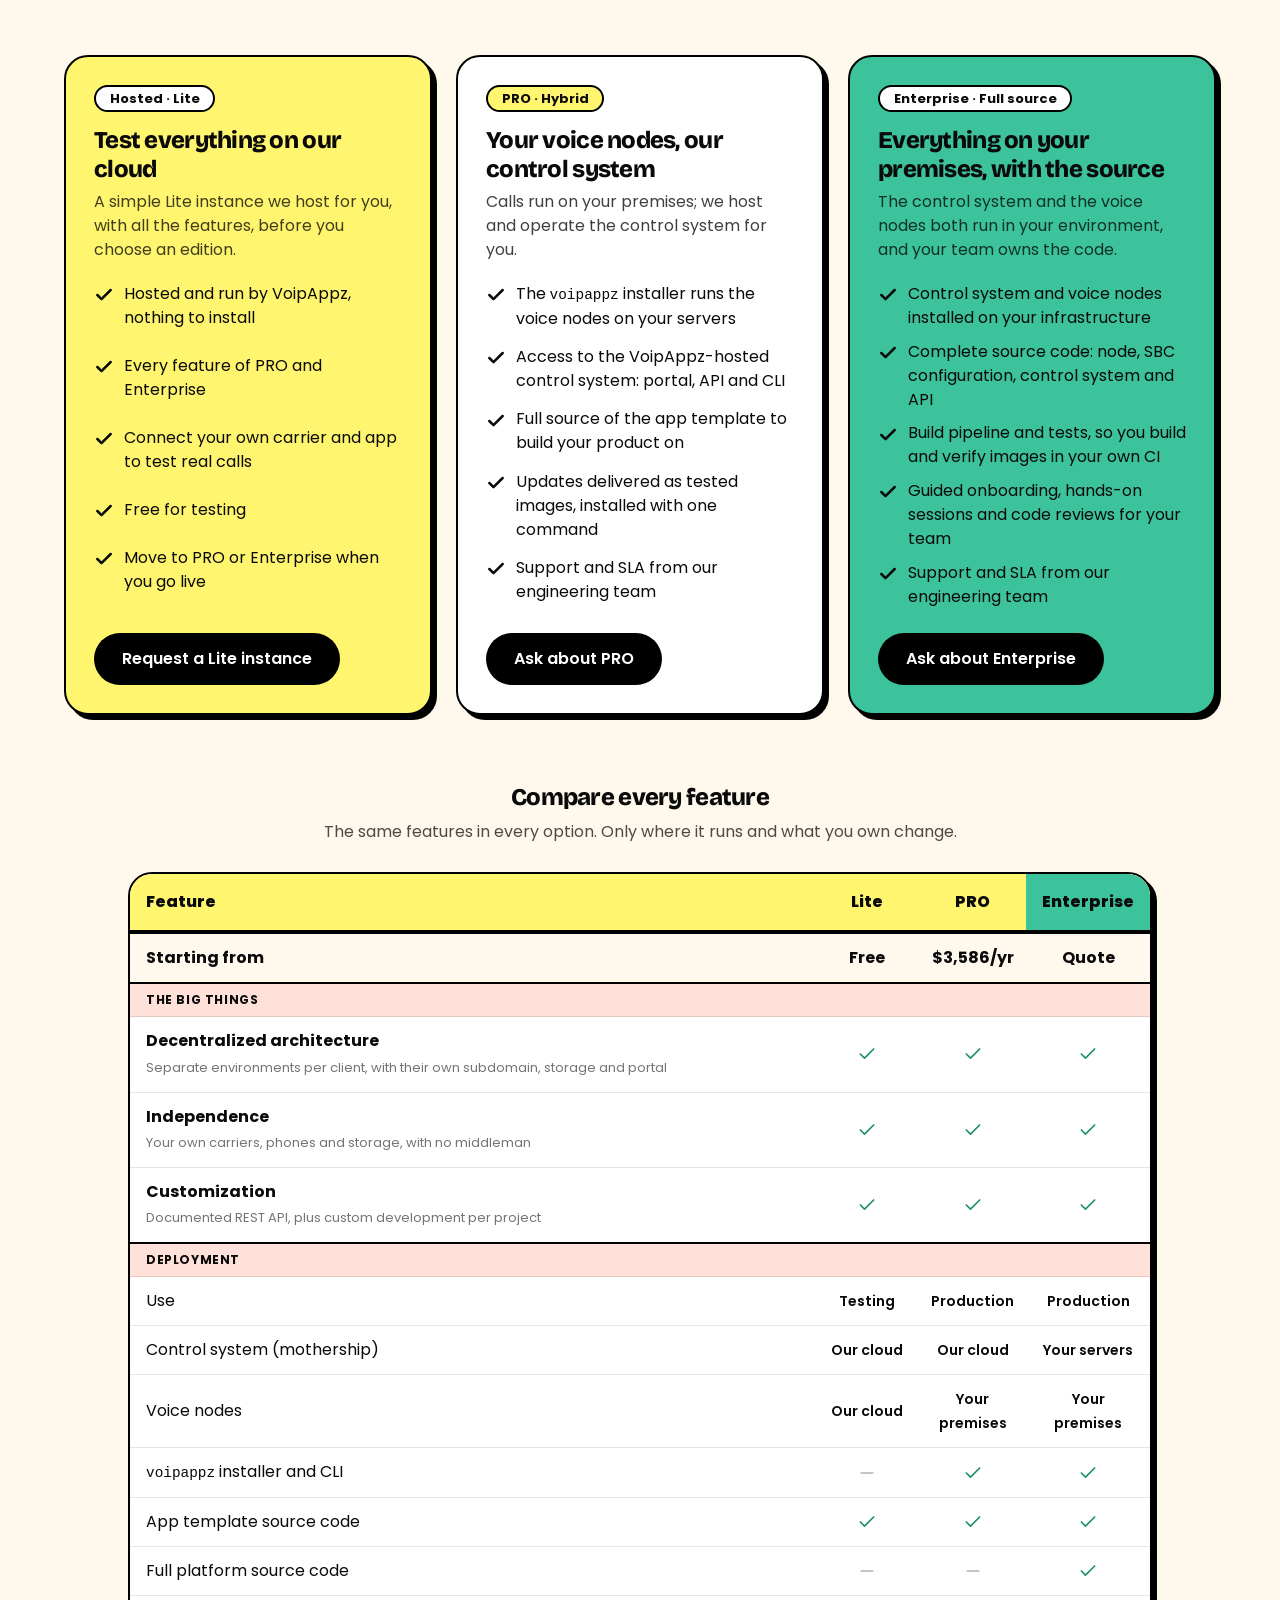
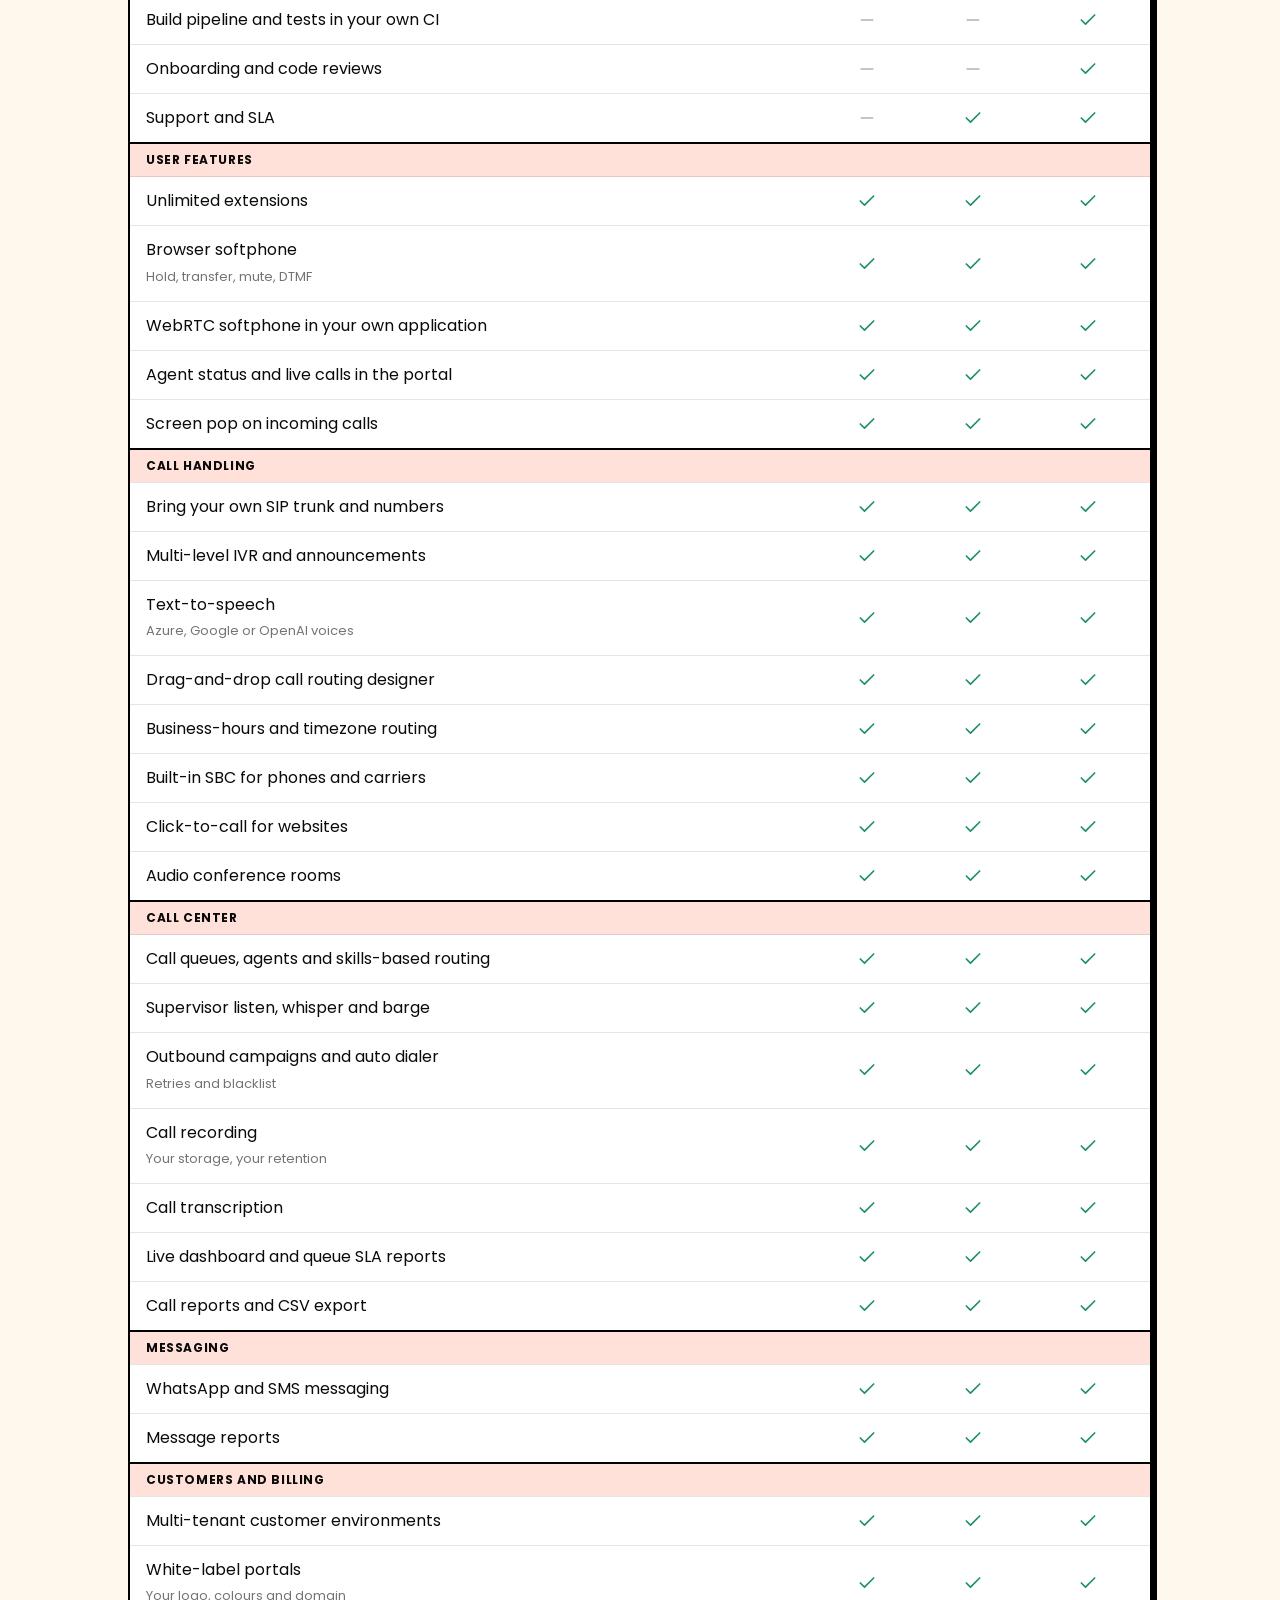
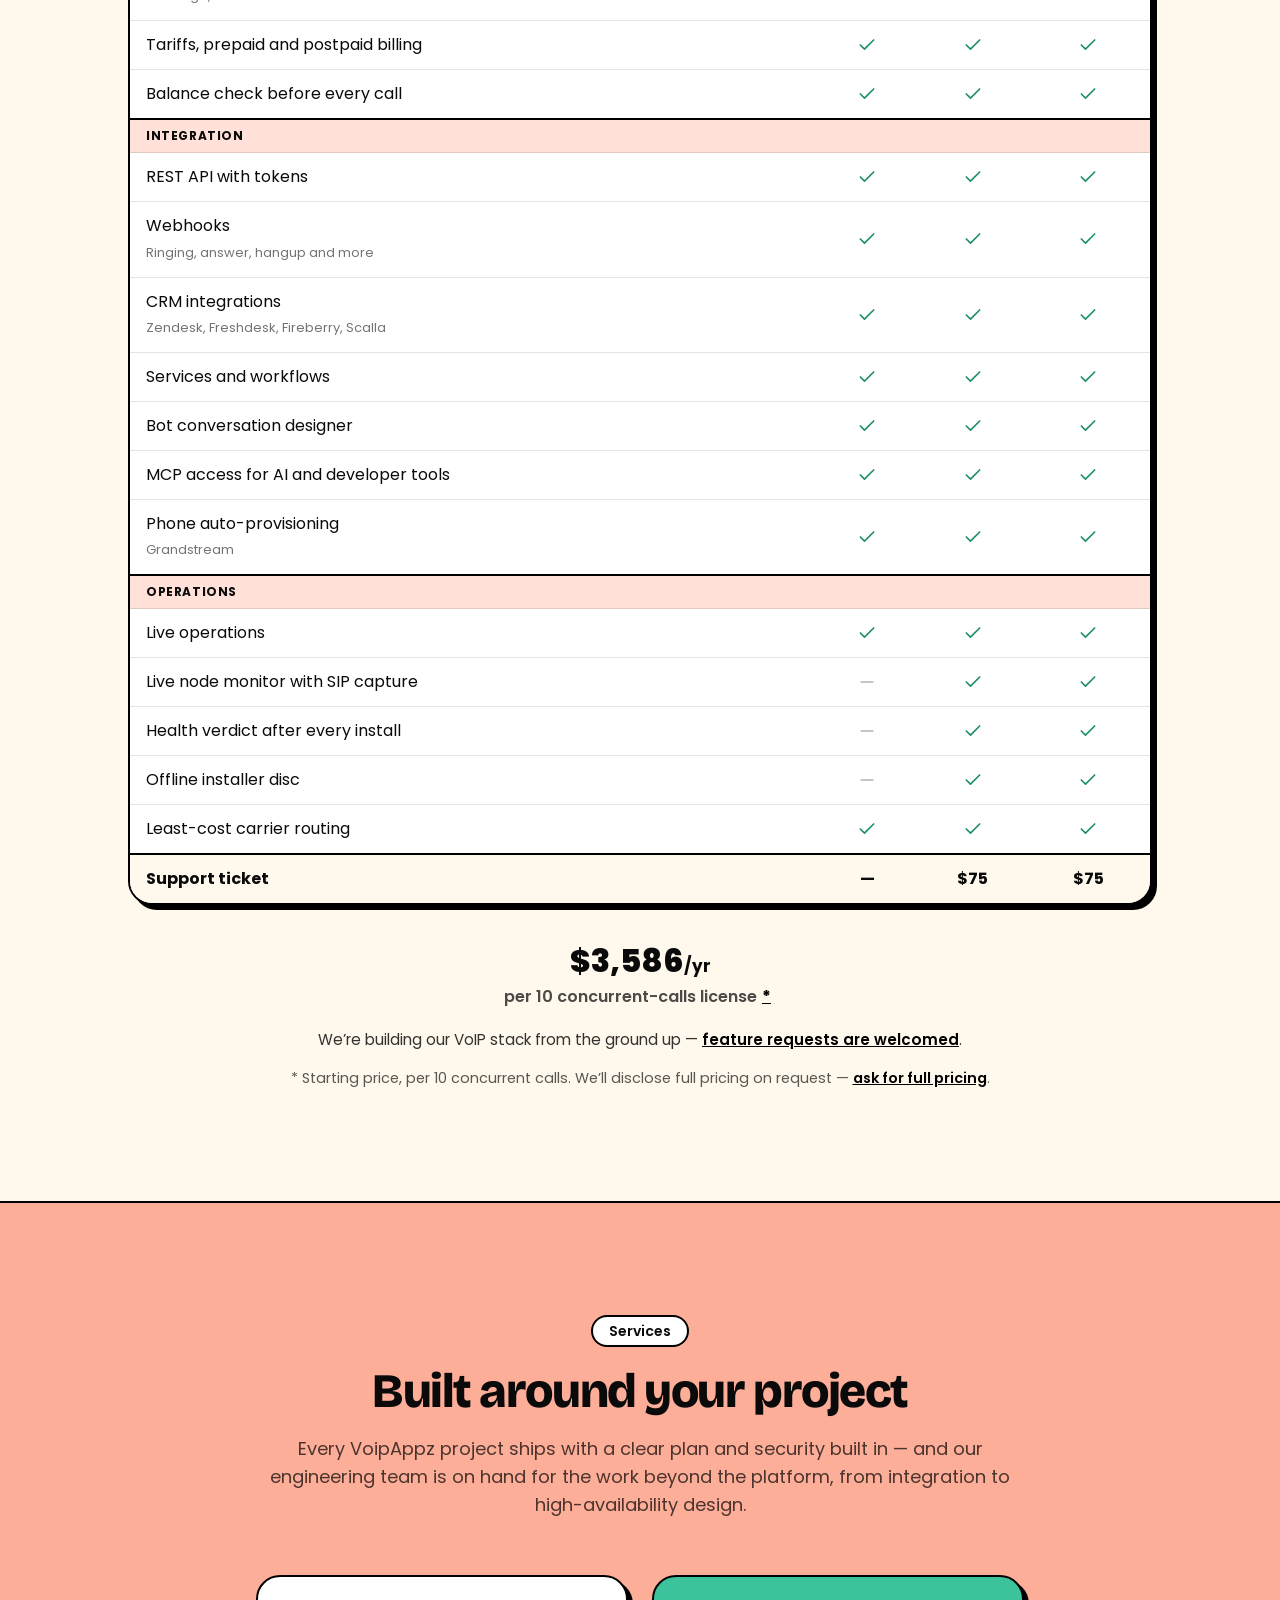
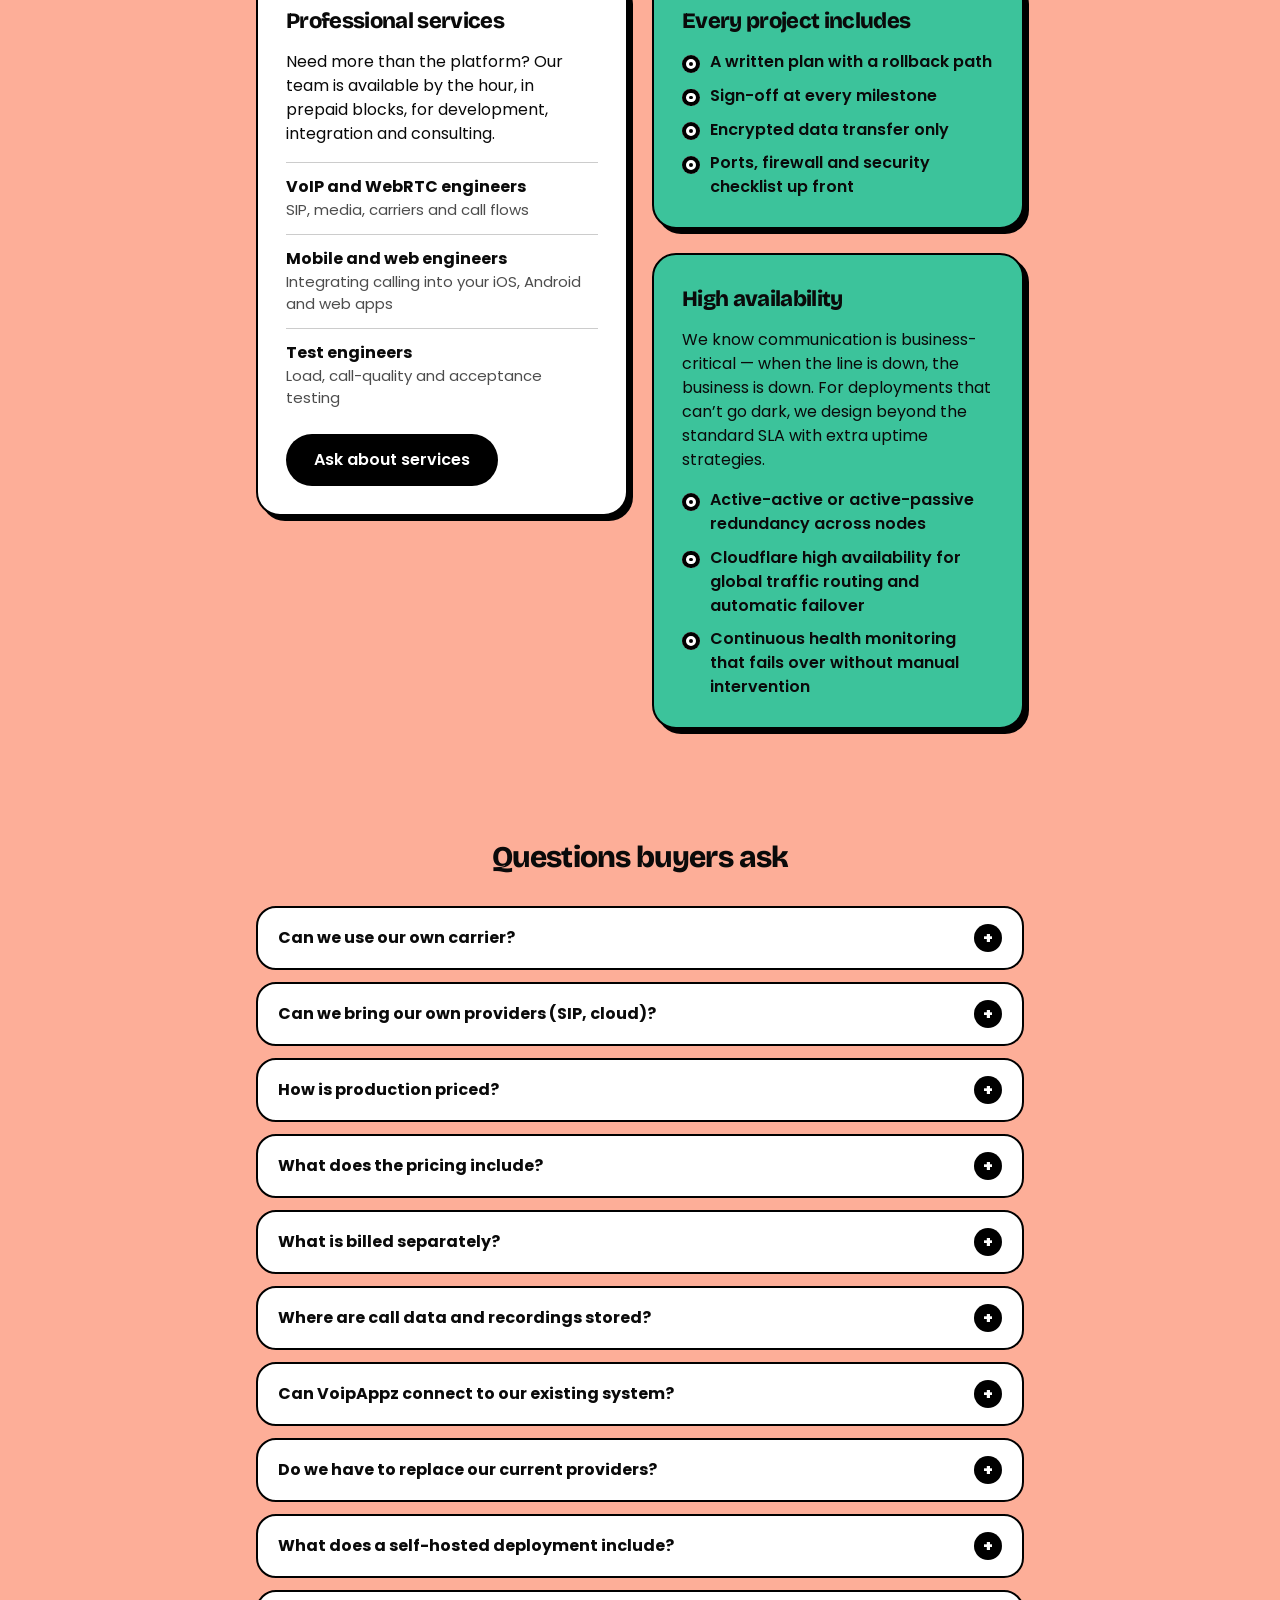
==== commit 3d367969: "style(editions): move price band down to sit above the 'built from the ground up' line Co-Authored-B" ====
--- a/index.html
+++ b/index.html
@@ -224,7 +224,7 @@
     <script src="consent.js"></script>
 <script>window.zESettings={webWidget:{color:{theme:"#000000",launcher:"#000000",launcherText:"#FFFFFF"},launcher:{label:{"*":"Ask me"}},chat:{suppress:true},talk:{suppress:true},contactForm:{title:{"*":"Ask me"},subject:true,fields:[{id:"subject",prefill:{"*":"[WEBSALES] Sales enquiry"}}]}}};</script><!-- Zendesk Web Widget (classic) --><script>/*<![CDATA[*/window.zEmbed||function(e,t){var n,o,d,i,s,a=[],r=document.createElement("iframe");window.zEmbed=function(){a.push(arguments)},window.zE=window.zE||window.zEmbed,r.src="javascript:false",r.title="",r.role="presentation",(r.frameElement||r).style.cssText="display: none",d=document.getElementsByTagName("script"),d=d[d.length-1],d.parentNode.insertBefore(r,d),i=r.contentWindow,s=i.document;try{o=s}catch(e){n=document.domain,r.src='javascript:var d=document.open();d.domain="'+n+'";void(0);',o=s}o.open()._l=function(){var e=this.createElement("script");n&&(this.domain=n),e.id="js-iframe-async",e.src="https://assets.zendesk.com/embeddable_framework/main.js",this.t=+new Date,this.zendeskHost="voipappz.zendesk.com",this.zEQueue=a,this.body.appendChild(e)},o.write('<body onload="document._l();">'),o.close()}();/*]]>*/</script></head>
   <body>
-<div class="overflow-x-clip"><div class="bg-[#FFF56E] border-b-2 border-black text-sm text-center py-2.5 px-4 font-medium"><svg xmlns="http://www.w3.org/2000/svg" width="24" height="24" viewBox="0 0 24 24" fill="none" stroke="currentColor" stroke-width="2" stroke-linecap="round" stroke-linejoin="round" class="lucide lucide-sparkles inline w-4 h-4 text-[#FF6B4A] mr-1.5 -mt-0.5"><path d="M9.937 15.5A2 2 0 0 0 8.5 14.063l-6.135-1.582a.5.5 0 0 1 0-.962L8.5 9.936A2 2 0 0 0 9.937 8.5l1.582-6.135a.5.5 0 0 1 .963 0L14.063 8.5A2 2 0 0 0 15.5 9.937l6.135 1.581a.5.5 0 0 1 0 .964L15.5 14.063a2 2 0 0 0-1.437 1.437l-1.582 6.135a.5.5 0 0 1-.963 0z"></path><path d="M20 3v4"></path><path d="M22 5h-4"></path><path d="M4 17v2"></path><path d="M5 18H3"></path></svg>Free while you test. <a href="#editions" class="underline font-semibold">See pricing</a></div><header class="bg-[#FDAE98] sticky top-0 z-50"><div class="max-w-6xl mx-auto flex items-center gap-3 md:gap-8 px-4 md:px-8 py-3"><a href="#top" class="brand-oval mr-auto" aria-label="VoipAppz, back to top"><img src="images/badge.svg" alt="" width="34" height="34" />VOIPAPPZ</a><nav class="hidden md:flex items-center gap-8 text-sm font-semibold"><a href="#differentiators" class="hover:underline underline-offset-4">Platform</a><a href="#customers" class="hover:underline underline-offset-4">Customers</a><a href="#features" class="hover:underline underline-offset-4">Features</a><a href="#pricing" class="hover:underline underline-offset-4">Services</a><a href="#support" class="hover:underline underline-offset-4">Support</a><a href="#builder" class="hover:underline underline-offset-4">Builder</a><a href="#contact" class="hover:underline underline-offset-4">Contact</a></nav><details class="mobile-menu md:hidden relative group/menu"><summary aria-label="Menu" class="list-none [&amp;::-webkit-details-marker]:hidden w-11 h-11 grid place-items-center rounded-full border-2 border-black bg-white cursor-pointer"><svg xmlns="http://www.w3.org/2000/svg" width="24" height="24" viewBox="0 0 24 24" fill="none" stroke="currentColor" stroke-width="2" stroke-linecap="round" stroke-linejoin="round" class="lucide lucide-menu w-5 h-5"><line x1="4" x2="20" y1="12" y2="12"></line><line x1="4" x2="20" y1="6" y2="6"></line><line x1="4" x2="20" y1="18" y2="18"></line></svg></summary><nav id="mobile-nav" class="absolute right-0 top-14 w-56 sticker bg-white p-2 flex flex-col text-base font-semibold"><a href="#differentiators" class="px-4 py-3 rounded-xl hover:bg-[#FFF56E]">Platform</a><a href="#customers" class="px-4 py-3 rounded-xl hover:bg-[#FFF56E]">Customers</a><a href="#features" class="px-4 py-3 rounded-xl hover:bg-[#FFF56E]">Features</a><a href="#pricing" class="px-4 py-3 rounded-xl hover:bg-[#FFF56E]">Services</a><a href="#support" class="px-4 py-3 rounded-xl hover:bg-[#FFF56E]">Support</a><a href="#builder" class="px-4 py-3 rounded-xl hover:bg-[#FFF56E]">Builder</a></nav></details><a href="mailto:nir@voipappz.com?subject=VoipAppz%20inquiry" class="btn-pill !px-5 md:!px-7 !py-2.5 md:!py-3 text-xs md:text-sm font-extrabold tracking-wider uppercase">Talk to us</a></div></header><section id="top" class="relative bg-[#FDAE98] overflow-hidden"><picture><source media="(min-width: 640px)" srcset="images/hero-wide.webp" width="2860" height="1300" /><img src="images/hero.webp" alt="Cartoon telephone astronaut holding onto a yellow planet" width="1024" height="1024" fetchPriority="high" decoding="async" class="hero-img"/></picture><div class="absolute inset-x-0 bottom-[4%] px-5 text-center"><div class="hero-copy"><h1 class="font-extrabold text-[2.1rem] sm:text-5xl lg:text-[3rem] leading-[1.02] max-w-xl mx-auto">Democratize <br class="hidden md:block"/>VoIP communication</h1><p class="mt-3 text-[15px] md:text-[17px] font-medium max-w-lg mx-auto leading-snug">VoIP infrastructure for the agentic era with no vendor lock-in. Bring your own carriers, infrastructure and product, and adapt the platform wherever the project requires it.</p><p class="mt-4 text-sm font-semibold">Free while you test.</p><a href="#editions" class="btn-pill mt-2 !px-6 !py-3 text-sm">See pricing <svg xmlns="http://www.w3.org/2000/svg" width="24" height="24" viewBox="0 0 24 24" fill="none" stroke="currentColor" stroke-width="2" stroke-linecap="round" stroke-linejoin="round" class="lucide lucide-arrow-right w-4 h-4"><path d="M5 12h14"></path><path d="m12 5 7 7-7 7"></path></svg></a></div></div></section><section id="customers" aria-label="Trusted by" class="bg-[#FAF07A] px-5 pt-16 pb-24"><div class="relative max-w-5xl mx-auto rounded-[2.5rem] md:rounded-[50%] md:aspect-[2.6/1] bg-[#FFC0BC] border-[3px] border-black ring-[8px] md:ring-[10px] ring-[#E9EDE6] outline outline-2 outline-black"><div class="absolute -top-6 left-1/2 -translate-x-1/2 z-30 bg-[#E9EDE6] border-2 border-black rounded-b-2xl rounded-t-md px-8 py-2 font-display font-extrabold text-sm whitespace-nowrap">Trusted by</div><ul class="oval-logos" aria-label="Customers"><li><span class="chip-ic" style="background:#3CC39B">X</span>XPhone</li><li><span class="chip-ic" style="background:#FFF56E">G</span>Gilat Telecom</li><li><span class="chip-ic" style="background:#FDAE98">B</span>Bezeq International</li><li><span class="chip-ic" style="background:#FF6B4A">P</span>Partner</li><li><span class="chip-ic" style="background:#FFFFFF">M</span>MEMO Global</li><li><span class="chip-ic" style="background:#3CC39B">V</span>Vocalio</li><li><span class="chip-ic" style="background:#FFF56E">B</span>Bezecom</li><li><span class="chip-ic" style="background:#FDAE98">E</span>EDP Group</li><li><span class="chip-ic" style="background:#FF6B4A">N</span>Nextcom</li><li><span class="chip-ic" style="background:#FFFFFF">H</span>HighComm</li><li><span class="chip-ic" style="background:#3CC39B">K</span>KavKom</li><li><span class="chip-ic" style="background:#FFF56E">Y</span>Yallo</li><li><span class="chip-ic" style="background:#FDAE98">M</span>Meucci</li><li><span class="chip-ic" style="background:#FF6B4A">R</span>RoboHold</li><li><span class="chip-ic" style="background:#FFFFFF">N</span>Nimbus Telecom</li><li><img src="logos/mtn-icon.png" alt="" class="chip-ic" />MTN</li><li><span class="chip-ic" style="background:#FFF56E">E</span>Elbit Systems</li><li><span class="chip-ic" style="background:#FDAE98">W</span>wecom</li><li><img src="logos/toyotaconnected-icon.png" alt="" class="chip-ic" />Toyota Connected</li><li><span class="chip-ic" style="background:#FFFFFF">T</span>TechMer / MER Group</li><li><span class="chip-ic" style="background:#3CC39B">H</span>HOT Telecom</li></ul><span class="absolute left-[8%] top-[55%] w-4 h-4 rounded-full border-2 border-black/60"></span><span class="absolute left-[60%] top-[45%] w-4 h-4 rounded-full border-2 border-black/60"></span><span class="absolute right-[8%] top-[60%] w-4 h-4 rounded-full border-2 border-black/60"></span><span class="absolute left-[22%] top-[12%] w-4 h-4 rounded-full border-2 border-black/60"></span><span class="absolute right-[30%] bottom-[8%] w-4 h-4 rounded-full border-2 border-black/60"></span><svg xmlns="http://www.w3.org/2000/svg" width="24" height="24" viewBox="0 0 24 24" fill="none" stroke="currentColor" stroke-width="2" stroke-linecap="round" stroke-linejoin="round" class="lucide lucide-sparkle absolute left-[50%] top-[60%] w-5 h-5"><path d="M9.937 15.5A2 2 0 0 0 8.5 14.063l-6.135-1.582a.5.5 0 0 1 0-.962L8.5 9.936A2 2 0 0 0 9.937 8.5l1.582-6.135a.5.5 0 0 1 .963 0L14.063 8.5A2 2 0 0 0 15.5 9.937l6.135 1.581a.5.5 0 0 1 0 .964L15.5 14.063a2 2 0 0 0-1.437 1.437l-1.582 6.135a.5.5 0 0 1-.963 0z"></path></svg><svg xmlns="http://www.w3.org/2000/svg" width="24" height="24" viewBox="0 0 24 24" fill="none" stroke="currentColor" stroke-width="2" stroke-linecap="round" stroke-linejoin="round" class="lucide lucide-sparkle absolute right-[18%] top-[12%] w-4 h-4"><path d="M9.937 15.5A2 2 0 0 0 8.5 14.063l-6.135-1.582a.5.5 0 0 1 0-.962L8.5 9.936A2 2 0 0 0 9.937 8.5l1.582-6.135a.5.5 0 0 1 .963 0L14.063 8.5A2 2 0 0 0 15.5 9.937l6.135 1.581a.5.5 0 0 1 0 .964L15.5 14.063a2 2 0 0 0-1.437 1.437l-1.582 6.135a.5.5 0 0 1-.963 0z"></path></svg></div><p class="trusted-since">Trusted since 2015</p><p class="trusted-sub">Telecom operators, service providers, enterprise engineering teams, call centers and software companies.</p></section><section id="differentiators" class="bg-[#FFF8EC] py-28 px-5 border-t-2 border-black"><div class="text-center max-w-3xl mx-auto mb-14"><span class="inline-block bg-white border-2 border-black rounded-full px-4 py-1 text-sm font-semibold mb-5">Why VoipAppz</span><h2 class="font-extrabold text-3xl md:text-5xl leading-[1.1] ">Your communication platform, on your terms</h2><p class="mt-5 text-lg text-black/70">Unified communications as a platform: voice, messaging, contact center and billing, under your control.</p></div><div class="max-w-6xl mx-auto grid md:grid-cols-3 gap-8"><div class="sticker bg-[#3CC39B] p-8 hover:-rotate-1 transition-transform"><div class="w-14 h-14 rounded-full bg-white border-2 border-black grid place-items-center mb-6"><svg xmlns="http://www.w3.org/2000/svg" width="24" height="24" viewBox="0 0 24 24" fill="none" stroke="currentColor" stroke-width="2" stroke-linecap="round" stroke-linejoin="round" class="lucide lucide-network w-6 h-6"><rect x="16" y="16" width="6" height="6" rx="1"></rect><rect x="2" y="16" width="6" height="6" rx="1"></rect><rect x="9" y="2" width="6" height="6" rx="1"></rect><path d="M5 16v-3a1 1 0 0 1 1-1h12a1 1 0 0 1 1 1v3"></path><path d="M12 12V8"></path></svg></div><h3 class="font-extrabold text-xl mb-4">Decentralized architecture</h3><p class="leading-relaxed">Create separate, segmented environments between your clients for full analysis and utilization. It simplifies management and billing, supports clear security boundaries, and provides white-label options with customer subdomains, storage and portals.</p></div><div class="sticker bg-[#FFB4A0] p-8 hover:-rotate-1 transition-transform"><div class="w-14 h-14 rounded-full bg-white border-2 border-black grid place-items-center mb-6"><svg xmlns="http://www.w3.org/2000/svg" width="24" height="24" viewBox="0 0 24 24" fill="none" stroke="currentColor" stroke-width="2" stroke-linecap="round" stroke-linejoin="round" class="lucide lucide-lock-open w-6 h-6"><rect width="18" height="11" x="3" y="11" rx="2" ry="2"></rect><path d="M7 11V7a5 5 0 0 1 9.9-1"></path></svg></div><h3 class="font-extrabold text-xl mb-4">Independence</h3><p class="leading-relaxed">Select your own infrastructure resources for each client — SIP termination, SIP-compatible phones and recording storage — with no middleman. Buy termination, SMS and storage directly from the providers of your choice.</p></div><div class="sticker bg-[#FFF56E] p-8 hover:-rotate-1 transition-transform"><div class="w-14 h-14 rounded-full bg-white border-2 border-black grid place-items-center mb-6"><svg xmlns="http://www.w3.org/2000/svg" width="24" height="24" viewBox="0 0 24 24" fill="none" stroke="currentColor" stroke-width="2" stroke-linecap="round" stroke-linejoin="round" class="lucide lucide-wrench w-6 h-6"><path d="M14.7 6.3a1 1 0 0 0 0 1.4l1.6 1.6a1 1 0 0 0 1.4 0l3.77-3.77a6 6 0 0 1-7.94 7.94l-6.91 6.91a2.12 2.12 0 0 1-3-3l6.91-6.91a6 6 0 0 1 7.94-7.94l-3.76 3.76z"></path></svg></div><h3 class="font-extrabold text-xl mb-4">Customization</h3><p class="leading-relaxed">Built on a documented REST API for integration with your in-house systems. VoipAppz provides custom development, upgrades and new features for the requirements agreed in each project.</p></div></div></section><section id="audience" class="bg-black text-white py-28 px-5 rounded-t-[3rem] -mt-8 relative"><div class="text-center max-w-3xl mx-auto mb-14"><h2 class="font-extrabold text-3xl md:text-5xl leading-[1.1] text-white">Who uses VoipAppz</h2></div><div class="max-w-5xl mx-auto grid md:grid-cols-2 gap-6"><div class="group rounded-[1.5rem] border-2 border-white/20 p-8 hover:bg-[#FFF56E] hover:text-black transition-colors duration-300"><span class="font-display text-sm w-10 h-10 grid place-items-center rounded-full bg-[#FF6B4A] text-black border-2 border-black mb-6">01</span><h3 class="font-extrabold text-xl mb-3">Telecom and service providers</h3><p class="opacity-80 leading-relaxed">Operate customer accounts, numbers, routing, rate plans and billing from one system. Keep carrier relationships direct and give customers their own branded access.</p></div><div class="group rounded-[1.5rem] border-2 border-white/20 p-8 hover:bg-[#FFF56E] hover:text-black transition-colors duration-300"><span class="font-display text-sm w-10 h-10 grid place-items-center rounded-full bg-[#FF6B4A] text-black border-2 border-black mb-6">02</span><h3 class="font-extrabold text-xl mb-3">Build your own product</h3><p class="opacity-80 leading-relaxed">Connect an AI agent, CRM, helpdesk or other application to phone numbers and carriers. Keep the product and its business logic.</p></div><div class="group rounded-[1.5rem] border-2 border-white/20 p-8 hover:bg-[#FFF56E] hover:text-black transition-colors duration-300"><span class="font-display text-sm w-10 h-10 grid place-items-center rounded-full bg-[#FF6B4A] text-black border-2 border-black mb-6">03</span><h3 class="font-extrabold text-xl mb-3">Contact centers and software teams</h3><p class="opacity-80 leading-relaxed">Add browser calling, queues, campaigns and call records to the systems your team already uses.</p></div><div class="group rounded-[1.5rem] border-2 border-white/20 p-8 hover:bg-[#FFF56E] hover:text-black transition-colors duration-300"><span class="font-display text-sm w-10 h-10 grid place-items-center rounded-full bg-[#FF6B4A] text-black border-2 border-black mb-6">04</span><h3 class="font-extrabold text-xl mb-3">Enterprise and private networks</h3><p class="opacity-80 leading-relaxed">Run voice at a customer site, in a private cloud or across multiple sites. Keep signaling, media, call records and recordings inside the required infrastructure boundary.</p></div></div></section><section class="bg-[#3CC39B] py-28 px-5 border-y-2 border-black"><div class="text-center max-w-3xl mx-auto mb-14"><span class="inline-block bg-white border-2 border-black rounded-full px-4 py-1 text-sm font-semibold mb-5">Already have a system?</span><h2 class="font-extrabold text-3xl md:text-5xl leading-[1.1] ">Keep it.</h2><p class="mt-5 text-lg text-black/70">VoipAppz connects the application to phone numbers and SIP carriers and provides the routing, recordings, billing and operational tools around it.</p></div><img src="images/existing-system.webp" alt="Cartoon planets connected by phone cables" width="1280" height="720" loading="lazy" decoding="async" class="block w-full max-w-4xl mx-auto aspect-video object-cover sticker mb-14"/><div class="max-w-6xl mx-auto grid sm:grid-cols-2 lg:grid-cols-4 gap-6"><div class="sticker bg-white p-6 hover:-translate-y-1 transition-transform"><svg xmlns="http://www.w3.org/2000/svg" width="24" height="24" viewBox="0 0 24 24" fill="none" stroke="currentColor" stroke-width="2" stroke-linecap="round" stroke-linejoin="round" class="lucide lucide-app-window w-7 h-7 mb-4"><rect x="2" y="4" width="20" height="16" rx="2"></rect><path d="M10 4v4"></path><path d="M2 8h20"></path><path d="M6 4v4"></path></svg><h3 class="font-bold text-lg mb-2" style="font-family:Poppins;letter-spacing:0">Your application</h3><p class="text-sm leading-relaxed text-black/75">Keep the AI agent, CRM, helpdesk, browser application or workflow your users already know.</p></div><div class="sticker bg-white p-6 hover:-translate-y-1 transition-transform"><svg xmlns="http://www.w3.org/2000/svg" width="24" height="24" viewBox="0 0 24 24" fill="none" stroke="currentColor" stroke-width="2" stroke-linecap="round" stroke-linejoin="round" class="lucide lucide-phone-call w-7 h-7 mb-4"><path d="M22 16.92v3a2 2 0 0 1-2.18 2 19.79 19.79 0 0 1-8.63-3.07 19.5 19.5 0 0 1-6-6 19.79 19.79 0 0 1-3.07-8.67A2 2 0 0 1 4.11 2h3a2 2 0 0 1 2 1.72 12.84 12.84 0 0 0 .7 2.81 2 2 0 0 1-.45 2.11L8.09 9.91a16 16 0 0 0 6 6l1.27-1.27a2 2 0 0 1 2.11-.45 12.84 12.84 0 0 0 2.81.7A2 2 0 0 1 22 16.92z"></path><path d="M14.05 2a9 9 0 0 1 8 7.94"></path><path d="M14.05 6A5 5 0 0 1 18 10"></path></svg><h3 class="font-bold text-lg mb-2" style="font-family:Poppins;letter-spacing:0">Your carriers and numbers</h3><p class="text-sm leading-relaxed text-black/75">Use the compatible SIP carriers, phone numbers and rate plans that fit your operation.</p></div><div class="sticker bg-white p-6 hover:-translate-y-1 transition-transform"><svg xmlns="http://www.w3.org/2000/svg" width="24" height="24" viewBox="0 0 24 24" fill="none" stroke="currentColor" stroke-width="2" stroke-linecap="round" stroke-linejoin="round" class="lucide lucide-server w-7 h-7 mb-4"><rect width="20" height="8" x="2" y="2" rx="2" ry="2"></rect><rect width="20" height="8" x="2" y="14" rx="2" ry="2"></rect><line x1="6" x2="6.01" y1="6" y2="6"></line><line x1="6" x2="6.01" y1="18" y2="18"></line></svg><h3 class="font-bold text-lg mb-2" style="font-family:Poppins;letter-spacing:0">Your infrastructure</h3><p class="text-sm leading-relaxed text-black/75">Choose the cloud account, servers, networks and storage used for calls, data and recordings.</p></div><div class="sticker bg-white p-6 hover:-translate-y-1 transition-transform"><svg xmlns="http://www.w3.org/2000/svg" width="24" height="24" viewBox="0 0 24 24" fill="none" stroke="currentColor" stroke-width="2" stroke-linecap="round" stroke-linejoin="round" class="lucide lucide-shield-check w-7 h-7 mb-4"><path d="M20 13c0 5-3.5 7.5-7.66 8.95a1 1 0 0 1-.67-.01C7.5 20.5 4 18 4 13V6a1 1 0 0 1 1-1c2 0 4.5-1.2 6.24-2.72a1.17 1.17 0 0 1 1.52 0C14.51 3.81 17 5 19 5a1 1 0 0 1 1 1z"></path><path d="m9 12 2 2 4-4"></path></svg><h3 class="font-bold text-lg mb-2" style="font-family:Poppins;letter-spacing:0">Your operating rules</h3><p class="text-sm leading-relaxed text-black/75">Set access, retention, maintenance and support requirements for each deployment.</p></div></div><div class="max-w-5xl mx-auto mt-16 sticker bg-[#FFF56E] p-8"><p class="font-display text-sm mb-5">How it works</p><ol class="flex flex-wrap gap-3 items-center"><li class="flex items-center gap-3 font-semibold"><span class="bg-white border-2 border-black rounded-full px-4 py-2">1. Connect the application</span><svg xmlns="http://www.w3.org/2000/svg" width="24" height="24" viewBox="0 0 24 24" fill="none" stroke="currentColor" stroke-width="2" stroke-linecap="round" stroke-linejoin="round" class="lucide lucide-arrow-right w-4 h-4"><path d="M5 12h14"></path><path d="m12 5 7 7-7 7"></path></svg></li><li class="flex items-center gap-3 font-semibold"><span class="bg-white border-2 border-black rounded-full px-4 py-2">2. Map numbers and carriers</span><svg xmlns="http://www.w3.org/2000/svg" width="24" height="24" viewBox="0 0 24 24" fill="none" stroke="currentColor" stroke-width="2" stroke-linecap="round" stroke-linejoin="round" class="lucide lucide-arrow-right w-4 h-4"><path d="M5 12h14"></path><path d="m12 5 7 7-7 7"></path></svg></li><li class="flex items-center gap-3 font-semibold"><span class="bg-white border-2 border-black rounded-full px-4 py-2">3. Install the agreed voice nodes</span><svg xmlns="http://www.w3.org/2000/svg" width="24" height="24" viewBox="0 0 24 24" fill="none" stroke="currentColor" stroke-width="2" stroke-linecap="round" stroke-linejoin="round" class="lucide lucide-arrow-right w-4 h-4"><path d="M5 12h14"></path><path d="m12 5 7 7-7 7"></path></svg></li><li class="flex items-center gap-3 font-semibold"><span class="bg-white border-2 border-black rounded-full px-4 py-2">4. Verify the call path</span><svg xmlns="http://www.w3.org/2000/svg" width="24" height="24" viewBox="0 0 24 24" fill="none" stroke="currentColor" stroke-width="2" stroke-linecap="round" stroke-linejoin="round" class="lucide lucide-arrow-right w-4 h-4"><path d="M5 12h14"></path><path d="m12 5 7 7-7 7"></path></svg></li><li class="flex items-center gap-3 font-semibold"><span class="bg-white border-2 border-black rounded-full px-4 py-2">5. Operate through the portal, API or CLI</span></li></ol><a href="mailto:nir@voipappz.com?subject=VoipAppz%20inquiry" class="btn-pill mt-7">Discuss your system <svg xmlns="http://www.w3.org/2000/svg" width="24" height="24" viewBox="0 0 24 24" fill="none" stroke="currentColor" stroke-width="2" stroke-linecap="round" stroke-linejoin="round" class="lucide lucide-arrow-right w-4 h-4"><path d="M5 12h14"></path><path d="m12 5 7 7-7 7"></path></svg></a></div></section><section class="bg-[#FFF8EC] py-28 px-5"><div class="text-center max-w-3xl mx-auto mb-14"><span class="inline-block bg-white border-2 border-black rounded-full px-4 py-1 text-sm font-semibold mb-5">Customer references</span><h2 class="font-extrabold text-3xl md:text-5xl leading-[1.1] ">Teams we&#x27;ve shipped with</h2><p class="mt-5 text-lg text-black/70">Comments from teams we have worked with on production communications projects.</p></div><div class="max-w-4xl mx-auto"><figure class="sticker bg-[#FFB4A0] p-8 md:p-12"><svg xmlns="http://www.w3.org/2000/svg" width="24" height="24" viewBox="0 0 24 24" fill="none" stroke="currentColor" stroke-width="2" stroke-linecap="round" stroke-linejoin="round" class="lucide lucide-quote w-10 h-10 mb-5"><path d="M16 3a2 2 0 0 0-2 2v6a2 2 0 0 0 2 2 1 1 0 0 1 1 1v1a2 2 0 0 1-2 2 1 1 0 0 0-1 1v2a1 1 0 0 0 1 1 6 6 0 0 0 6-6V5a2 2 0 0 0-2-2z"></path><path d="M5 3a2 2 0 0 0-2 2v6a2 2 0 0 0 2 2 1 1 0 0 1 1 1v1a2 2 0 0 1-2 2 1 1 0 0 0-1 1v2a1 1 0 0 0 1 1 6 6 0 0 0 6-6V5a2 2 0 0 0-2-2z"></path></svg><blockquote class="text-lg md:text-xl leading-relaxed font-medium">We have been working with voipappz for over a year on the IOT Project for Toyota-Connected. We were interested in boosting flexibility, technical capabilities, joint operations with our overseas teams, and a personalized touch. Thanks to voipappz, we reached the POC quickly and received an immediate response to evolving issues. We are more than happy to recommend voipappz and continue collaborating with them in the future.</blockquote><figcaption class="mt-8"><p class="font-bold">Gal Melamed</p><p class="text-sm text-black/70">Director of Data Product Management and Business Innovation at Toyota Connected Europe</p></figcaption></figure><div class="flex items-center justify-center gap-4 mt-10"><button aria-label="Previous" class="w-12 h-12 rounded-full border-2 border-black bg-white grid place-items-center hover:bg-[#FFF56E]"><svg xmlns="http://www.w3.org/2000/svg" width="24" height="24" viewBox="0 0 24 24" fill="none" stroke="currentColor" stroke-width="2" stroke-linecap="round" stroke-linejoin="round" class="lucide lucide-arrow-left w-5 h-5"><path d="m12 19-7-7 7-7"></path><path d="M19 12H5"></path></svg></button><button aria-label="Quote 1" class="h-11 min-w-8 grid place-items-center"><span class="block h-3 rounded-full border-2 border-black transition-all w-8 bg-black"></span></button><button aria-label="Quote 2" class="h-11 min-w-8 grid place-items-center"><span class="block h-3 rounded-full border-2 border-black transition-all w-3 bg-white"></span></button><button aria-label="Quote 3" class="h-11 min-w-8 grid place-items-center"><span class="block h-3 rounded-full border-2 border-black transition-all w-3 bg-white"></span></button><button aria-label="Quote 4" class="h-11 min-w-8 grid place-items-center"><span class="block h-3 rounded-full border-2 border-black transition-all w-3 bg-white"></span></button><button aria-label="Next" class="w-12 h-12 rounded-full border-2 border-black bg-white grid place-items-center hover:bg-[#FFF56E]"><svg xmlns="http://www.w3.org/2000/svg" width="24" height="24" viewBox="0 0 24 24" fill="none" stroke="currentColor" stroke-width="2" stroke-linecap="round" stroke-linejoin="round" class="lucide lucide-arrow-right w-5 h-5"><path d="M5 12h14"></path><path d="m12 5 7 7-7 7"></path></svg></button></div></div></section><section id="deploy" class="bg-[#FFB4A0] stars-bg py-28 px-5 border-y-2 border-black"><div class="text-center max-w-3xl mx-auto mb-14"><span class="inline-block bg-white border-2 border-black rounded-full px-4 py-1 text-sm font-semibold mb-5">Deployment</span><h2 class="font-extrabold text-3xl md:text-5xl leading-[1.1] ">Choose where each tested release runs</h2><p class="mt-5 text-lg text-black/70">The delivery controls and operating features needed to run calls, customers, providers, data and integrations from one platform.</p></div><div class="max-w-6xl mx-auto grid md:grid-cols-3 gap-8"><div class="sticker bg-[#FFF56E] p-8  hover:rotate-1 transition-transform"><div class="w-16 h-16 rounded-2xl bg-black text-white grid place-items-center mb-6 -rotate-6"><svg xmlns="http://www.w3.org/2000/svg" width="24" height="24" viewBox="0 0 24 24" fill="none" stroke="currentColor" stroke-width="2" stroke-linecap="round" stroke-linejoin="round" class="lucide lucide-cloud w-7 h-7"><path d="M17.5 19H9a7 7 0 1 1 6.71-9h1.79a4.5 4.5 0 1 1 0 9Z"></path></svg></div><h3 class="font-extrabold text-xl mb-4">Hosted Lite, for testing</h3><p class="leading-relaxed">We run a Lite instance for you with every feature. Connect your product and carrier, test real calls, and choose PRO or Enterprise when you go live.</p></div><div class="sticker bg-[#3CC39B] p-8 md:-translate-y-6 hover:rotate-1 transition-transform"><div class="w-16 h-16 rounded-2xl bg-black text-white grid place-items-center mb-6 -rotate-6"><svg xmlns="http://www.w3.org/2000/svg" width="24" height="24" viewBox="0 0 24 24" fill="none" stroke="currentColor" stroke-width="2" stroke-linecap="round" stroke-linejoin="round" class="lucide lucide-building2 w-7 h-7"><path d="M6 22V4a2 2 0 0 1 2-2h8a2 2 0 0 1 2 2v18Z"></path><path d="M6 12H4a2 2 0 0 0-2 2v6a2 2 0 0 0 2 2h2"></path><path d="M18 9h2a2 2 0 0 1 2 2v9a2 2 0 0 1-2 2h-2"></path><path d="M10 6h4"></path><path d="M10 10h4"></path><path d="M10 14h4"></path><path d="M10 18h4"></path></svg></div><h3 class="font-extrabold text-xl mb-4">PRO: voice nodes at your site</h3><p class="leading-relaxed">Keep call processing close to your carriers or customer network on servers you control, managed from our hosted control system. We install and verify each node; existing PBX systems can remain connected.</p></div><div class="sticker bg-white p-8  hover:rotate-1 transition-transform"><div class="w-16 h-16 rounded-2xl bg-black text-white grid place-items-center mb-6 -rotate-6"><svg xmlns="http://www.w3.org/2000/svg" width="24" height="24" viewBox="0 0 24 24" fill="none" stroke="currentColor" stroke-width="2" stroke-linecap="round" stroke-linejoin="round" class="lucide lucide-lock w-7 h-7"><rect width="18" height="11" x="3" y="11" rx="2" ry="2"></rect><path d="M7 11V7a5 5 0 0 1 10 0v4"></path></svg></div><h3 class="font-extrabold text-xl mb-4">Enterprise: everything self-hosted</h3><p class="leading-relaxed">Run the control system in your own environment, with the full source code. Your team controls the domain, users, data, recordings, access rules and operating procedures while the same voice-node model serves each site.</p></div></div></section><section class="bg-black text-white py-28 px-5"><div class="text-center max-w-3xl mx-auto mb-14"><h2 class="font-extrabold text-3xl md:text-5xl leading-[1.1] text-white">From code to running voice</h2><p class="mt-5 text-lg text-white/80">The delivery loop builds and verifies each release. After deployment, the runtime layers route calls, process media and report health across the node fleet.</p></div><div class="max-w-5xl mx-auto space-y-4"><div class="grid md:grid-cols-[200px_1fr] gap-4 md:gap-8 items-start rounded-[1.5rem] border-2 border-white/15 p-6 hover:border-[#FFF56E] transition-colors"><span class="bg-[#FFB4A0] text-black text-sm font-semibold rounded-full px-4 py-1.5 border-2 border-black justify-self-start">Your team</span><div><h3 class="font-bold text-xl mb-2" style="font-family:Poppins;letter-spacing:0">Agent, application and operations</h3><p class="text-white/70 leading-relaxed">Keep your agent and product logic. Give users the portal, browser calling and customer views they need, with services, workflows, billing and reports in the same operating model.</p></div></div><div class="grid md:grid-cols-[200px_1fr] gap-4 md:gap-8 items-start rounded-[1.5rem] border-2 border-white/15 p-6 hover:border-[#FFF56E] transition-colors"><span class="bg-[#FFF56E] text-black text-sm font-semibold rounded-full px-4 py-1.5 border-2 border-black justify-self-start">Call entry</span><div><h3 class="font-bold text-xl mb-2" style="font-family:Poppins;letter-spacing:0">Ingress and load balancing</h3><p class="text-white/70 leading-relaxed">Incoming calls reach a dedicated voice edge, which applies the route and selects a voice node.</p></div></div><div class="grid md:grid-cols-[200px_1fr] gap-4 md:gap-8 items-start rounded-[1.5rem] border-2 border-white/15 p-6 hover:border-[#FFF56E] transition-colors"><span class="bg-[#3CC39B] text-black text-sm font-semibold rounded-full px-4 py-1.5 border-2 border-black justify-self-start">Call processing</span><div><h3 class="font-bold text-xl mb-2" style="font-family:Poppins;letter-spacing:0">Voice nodes by site or capacity</h3><p class="text-white/70 leading-relaxed">Run media, recordings and PBX services near a carrier, customer network or local data boundary. Register another node for each new site.</p></div></div><div class="grid md:grid-cols-[200px_1fr] gap-4 md:gap-8 items-start rounded-[1.5rem] border-2 border-white/15 p-6 hover:border-[#FFF56E] transition-colors"><span class="bg-[#FFB4A0] text-black text-sm font-semibold rounded-full px-4 py-1.5 border-2 border-black justify-self-start">Your providers</span><div><h3 class="font-bold text-xl mb-2" style="font-family:Poppins;letter-spacing:0">Carrier egress under your policy</h3><p class="text-white/70 leading-relaxed">Each node sends outbound traffic over the trunk selected by your routing and cost rules. Keep existing PBX systems connected as SIP peers.</p></div></div><div class="grid md:grid-cols-[200px_1fr] gap-4 md:gap-8 items-start rounded-[1.5rem] border-2 border-white/15 p-6 hover:border-[#FFF56E] transition-colors"><span class="bg-[#FFF56E] text-black text-sm font-semibold rounded-full px-4 py-1.5 border-2 border-black justify-self-start">Stable operations</span><div><h3 class="font-bold text-xl mb-2" style="font-family:Poppins;letter-spacing:0">Separate releases from call handling</h3><p class="text-white/70 leading-relaxed">Release the portal independently from the voice fleet. Pin node images and validate every node before it takes calls; to roll back, reinstall the previous image.</p></div></div><div class="grid md:grid-cols-[200px_1fr] gap-4 md:gap-8 items-start rounded-[1.5rem] border-2 border-white/15 p-6 hover:border-[#FFF56E] transition-colors"><span class="bg-[#3CC39B] text-black text-sm font-semibold rounded-full px-4 py-1.5 border-2 border-black justify-self-start">Delivery</span><div><h3 class="font-bold text-xl mb-2" style="font-family:Poppins;letter-spacing:0">CI, installer and CLI</h3><p class="text-white/70 leading-relaxed">Build the node image and prove it with a real SIP call before release. Install and verify each node from the command line; health checks and monitoring continue after deployment.</p></div></div></div><div class="mt-16 border-y-2 border-white/15 py-6 overflow-hidden"><p class="text-center font-display text-xs text-[#FFF56E] mb-4">The VoIP delivery loop</p><div class="flex w-max marquee"><span class="mx-4 whitespace-nowrap text-2xl font-bold">Source and configuration <span class="text-[#3CC39B] ml-4">→</span></span><span class="mx-4 whitespace-nowrap text-2xl font-bold">Code and image gates <span class="text-[#3CC39B] ml-4">→</span></span><span class="mx-4 whitespace-nowrap text-2xl font-bold">Real SIP round-trip <span class="text-[#3CC39B] ml-4">→</span></span><span class="mx-4 whitespace-nowrap text-2xl font-bold">Versioned release <span class="text-[#3CC39B] ml-4">→</span></span><span class="mx-4 whitespace-nowrap text-2xl font-bold">Install node fleet <span class="text-[#3CC39B] ml-4">→</span></span><span class="mx-4 whitespace-nowrap text-2xl font-bold">Health verdict <span class="text-[#3CC39B] ml-4">→</span></span><span class="mx-4 whitespace-nowrap text-2xl font-bold">Monitor <span class="text-[#3CC39B] ml-4">→</span></span><span class="mx-4 whitespace-nowrap text-2xl font-bold">Source and configuration <span class="text-[#3CC39B] ml-4">→</span></span><span class="mx-4 whitespace-nowrap text-2xl font-bold">Code and image gates <span class="text-[#3CC39B] ml-4">→</span></span><span class="mx-4 whitespace-nowrap text-2xl font-bold">Real SIP round-trip <span class="text-[#3CC39B] ml-4">→</span></span><span class="mx-4 whitespace-nowrap text-2xl font-bold">Versioned release <span class="text-[#3CC39B] ml-4">→</span></span><span class="mx-4 whitespace-nowrap text-2xl font-bold">Install node fleet <span class="text-[#3CC39B] ml-4">→</span></span><span class="mx-4 whitespace-nowrap text-2xl font-bold">Health verdict <span class="text-[#3CC39B] ml-4">→</span></span><span class="mx-4 whitespace-nowrap text-2xl font-bold">Monitor <span class="text-[#3CC39B] ml-4">→</span></span><span class="mx-4 whitespace-nowrap text-2xl font-bold">Source and configuration <span class="text-[#3CC39B] ml-4">→</span></span><span class="mx-4 whitespace-nowrap text-2xl font-bold">Code and image gates <span class="text-[#3CC39B] ml-4">→</span></span><span class="mx-4 whitespace-nowrap text-2xl font-bold">Real SIP round-trip <span class="text-[#3CC39B] ml-4">→</span></span><span class="mx-4 whitespace-nowrap text-2xl font-bold">Versioned release <span class="text-[#3CC39B] ml-4">→</span></span><span class="mx-4 whitespace-nowrap text-2xl font-bold">Install node fleet <span class="text-[#3CC39B] ml-4">→</span></span><span class="mx-4 whitespace-nowrap text-2xl font-bold">Health verdict <span class="text-[#3CC39B] ml-4">→</span></span><span class="mx-4 whitespace-nowrap text-2xl font-bold">Monitor <span class="text-[#3CC39B] ml-4">→</span></span><span class="mx-4 whitespace-nowrap text-2xl font-bold">Source and configuration <span class="text-[#3CC39B] ml-4">→</span></span><span class="mx-4 whitespace-nowrap text-2xl font-bold">Code and image gates <span class="text-[#3CC39B] ml-4">→</span></span><span class="mx-4 whitespace-nowrap text-2xl font-bold">Real SIP round-trip <span class="text-[#3CC39B] ml-4">→</span></span><span class="mx-4 whitespace-nowrap text-2xl font-bold">Versioned release <span class="text-[#3CC39B] ml-4">→</span></span><span class="mx-4 whitespace-nowrap text-2xl font-bold">Install node fleet <span class="text-[#3CC39B] ml-4">→</span></span><span class="mx-4 whitespace-nowrap text-2xl font-bold">Health verdict <span class="text-[#3CC39B] ml-4">→</span></span><span class="mx-4 whitespace-nowrap text-2xl font-bold">Monitor <span class="text-[#3CC39B] ml-4">→</span></span></div></div></section><section id="features" class="bg-[#FFF8EC] py-28 px-5"><div class="text-center max-w-3xl mx-auto mb-14"><span class="inline-block bg-white border-2 border-black rounded-full px-4 py-1 text-sm font-semibold mb-5">Everything in one place</span><h2 class="font-extrabold text-3xl md:text-5xl leading-[1.1] ">Platform features</h2></div><div class="max-w-6xl mx-auto grid sm:grid-cols-2 lg:grid-cols-3 gap-6"><div class="sticker bg-white p-7 transition-colors duration-300 hover:bg-[#FFB4A0]"><svg xmlns="http://www.w3.org/2000/svg" width="24" height="24" viewBox="0 0 24 24" fill="none" stroke="currentColor" stroke-width="2" stroke-linecap="round" stroke-linejoin="round" class="lucide lucide-globe w-8 h-8 mb-5"><circle cx="12" cy="12" r="10"></circle><path d="M12 2a14.5 14.5 0 0 0 0 20 14.5 14.5 0 0 0 0-20"></path><path d="M2 12h20"></path></svg><h3 class="font-bold text-lg mb-3" style="font-family:Poppins;letter-spacing:0">WebRTC calling in your application</h3><p class="text-black/75 leading-relaxed">Run a softphone in the browser for assigned extensions, with calling, hold, transfer, mute and DTMF—without a separate desk-phone workflow.</p></div><div class="sticker bg-white p-7 transition-colors duration-300 hover:bg-[#FFF56E]"><svg xmlns="http://www.w3.org/2000/svg" width="24" height="24" viewBox="0 0 24 24" fill="none" stroke="currentColor" stroke-width="2" stroke-linecap="round" stroke-linejoin="round" class="lucide lucide-chrome w-8 h-8 mb-5"><circle cx="12" cy="12" r="10"></circle><circle cx="12" cy="12" r="4"></circle><line x1="21.17" x2="12" y1="8" y2="8"></line><line x1="3.95" x2="8.54" y1="6.06" y2="14"></line><line x1="10.88" x2="15.46" y1="21.94" y2="14"></line></svg><h3 class="font-bold text-lg mb-3" style="font-family:Poppins;letter-spacing:0">Portal and Chrome extension</h3><p class="text-black/75 leading-relaxed">Use the portal for call state and agent availability. Add the optional Chrome extension to pop the caller's record in a browser tab when a call rings.</p></div><div class="sticker bg-white p-7 transition-colors duration-300 hover:bg-[#3CC39B]"><svg xmlns="http://www.w3.org/2000/svg" width="24" height="24" viewBox="0 0 24 24" fill="none" stroke="currentColor" stroke-width="2" stroke-linecap="round" stroke-linejoin="round" class="lucide lucide-workflow w-8 h-8 mb-5"><rect width="8" height="8" x="3" y="3" rx="2"></rect><path d="M7 11v4a2 2 0 0 0 2 2h4"></path><rect width="8" height="8" x="13" y="13" rx="2"></rect></svg><h3 class="font-bold text-lg mb-3" style="font-family:Poppins;letter-spacing:0">Services and workflows</h3><p class="text-black/75 leading-relaxed">Connect calls to CRM, webhooks, email, SMS and provisioning through the service and workflow definitions your business needs.</p></div><div class="sticker bg-white p-7 transition-colors duration-300 hover:bg-[#FFB4A0]"><svg xmlns="http://www.w3.org/2000/svg" width="24" height="24" viewBox="0 0 24 24" fill="none" stroke="currentColor" stroke-width="2" stroke-linecap="round" stroke-linejoin="round" class="lucide lucide-receipt w-8 h-8 mb-5"><path d="M4 2v20l2-1 2 1 2-1 2 1 2-1 2 1 2-1 2 1V2l-2 1-2-1-2 1-2-1-2 1-2-1-2 1Z"></path><path d="M16 8h-6a2 2 0 1 0 0 4h4a2 2 0 1 1 0 4H8"></path><path d="M12 17.5v-11"></path></svg><h3 class="font-bold text-lg mb-3" style="font-family:Poppins;letter-spacing:0">Billing and rate plans</h3><p class="text-black/75 leading-relaxed">Apply tariffs and plans, run prepaid or postpaid accounts, meter call usage and enforce balance rules before a call costs you money.</p></div><div class="sticker bg-white p-7 transition-colors duration-300 hover:bg-[#FFF56E]"><svg xmlns="http://www.w3.org/2000/svg" width="24" height="24" viewBox="0 0 24 24" fill="none" stroke="currentColor" stroke-width="2" stroke-linecap="round" stroke-linejoin="round" class="lucide lucide-phone-forwarded w-8 h-8 mb-5"><polyline points="18 2 22 6 18 10"></polyline><line x1="14" x2="22" y1="6" y2="6"></line><path d="M22 16.92v3a2 2 0 0 1-2.18 2 19.79 19.79 0 0 1-8.63-3.07 19.5 19.5 0 0 1-6-6 19.79 19.79 0 0 1-3.07-8.67A2 2 0 0 1 4.11 2h3a2 2 0 0 1 2 1.72 12.84 12.84 0 0 0 .7 2.81 2 2 0 0 1-.45 2.11L8.09 9.91a16 16 0 0 0 6 6l1.27-1.27a2 2 0 0 1 2.11-.45 12.84 12.84 0 0 0 2.81.7A2 2 0 0 1 22 16.92z"></path></svg><h3 class="font-bold text-lg mb-3" style="font-family:Poppins;letter-spacing:0">Call control interfaces</h3><p class="text-black/75 leading-relaxed">Start, transfer and end calls from your application, then retrieve the resulting call records.</p></div><div class="sticker bg-white p-7 transition-colors duration-300 hover:bg-[#3CC39B]"><svg xmlns="http://www.w3.org/2000/svg" width="24" height="24" viewBox="0 0 24 24" fill="none" stroke="currentColor" stroke-width="2" stroke-linecap="round" stroke-linejoin="round" class="lucide lucide-terminal w-8 h-8 mb-5"><polyline points="4 17 10 11 4 5"></polyline><line x1="12" x2="20" y1="19" y2="19"></line></svg><h3 class="font-bold text-lg mb-3" style="font-family:Poppins;letter-spacing:0">Developer console</h3><p class="text-black/75 leading-relaxed">Connect your product through the API, tokens and event callbacks. Test locally, inspect call events and ship changes with confidence.</p></div></div></section><section id="editions" class="bg-[#FFF8EC] py-28 px-5 border-t-2 border-black"><div class="text-center max-w-3xl mx-auto mb-14"><span class="inline-block bg-white border-2 border-black rounded-full px-4 py-1 text-sm font-semibold mb-5">Editions</span><h2 class="font-extrabold text-3xl md:text-5xl leading-[1.1] ">PRO and Enterprise</h2><p class="mt-5 text-lg text-black/70">The same features everywhere. Test on a hosted Lite instance, then choose where the control system runs and whether you own the source code.</p><div style="margin-top:1.75rem;"><span style="font-weight:800;font-size:2rem;line-height:1;">$3,586<span style="font-size:1.05rem;font-weight:700;">/yr</span></span><span style="display:block;font-weight:600;color:rgba(0,0,0,.7);margin-top:.35rem;">per 10 concurrent-calls license<a href="#pricing-note" style="color:#000;font-weight:800;text-decoration:underline;padding:0 .3rem;" aria-label="See pricing note">*</a></span></div></div><div class="delivery"><div class="delivery-grid"><article class="delivery-card lite"><span class="delivery-tag">Hosted · Lite</span><h3>Test everything on our cloud</h3><p>A simple Lite instance we host for you, with all the features, before you choose an edition.</p><ul><li><svg xmlns="http://www.w3.org/2000/svg" width="20" height="20" viewBox="0 0 24 24" fill="none" stroke="currentColor" stroke-width="3" stroke-linecap="round" stroke-linejoin="round" aria-hidden="true"><path d="M20 6 9 17l-5-5"/></svg><span>Hosted and run by VoipAppz, nothing to install</span></li><li><svg xmlns="http://www.w3.org/2000/svg" width="20" height="20" viewBox="0 0 24 24" fill="none" stroke="currentColor" stroke-width="3" stroke-linecap="round" stroke-linejoin="round" aria-hidden="true"><path d="M20 6 9 17l-5-5"/></svg><span>Every feature of PRO and Enterprise</span></li><li><svg xmlns="http://www.w3.org/2000/svg" width="20" height="20" viewBox="0 0 24 24" fill="none" stroke="currentColor" stroke-width="3" stroke-linecap="round" stroke-linejoin="round" aria-hidden="true"><path d="M20 6 9 17l-5-5"/></svg><span>Connect your own carrier and app to test real calls</span></li><li><svg xmlns="http://www.w3.org/2000/svg" width="20" height="20" viewBox="0 0 24 24" fill="none" stroke="currentColor" stroke-width="3" stroke-linecap="round" stroke-linejoin="round" aria-hidden="true"><path d="M20 6 9 17l-5-5"/></svg><span>Free for testing</span></li><li><svg xmlns="http://www.w3.org/2000/svg" width="20" height="20" viewBox="0 0 24 24" fill="none" stroke="currentColor" stroke-width="3" stroke-linecap="round" stroke-linejoin="round" aria-hidden="true"><path d="M20 6 9 17l-5-5"/></svg><span>Move to PRO or Enterprise when you go live</span></li></ul><a href="mailto:nir@voipappz.com?subject=Lite%20test%20instance" class="btn-pill">Request a Lite instance</a></article><article class="delivery-card "><span class="delivery-tag">PRO · Hybrid</span><h3>Your voice nodes, our control system</h3><p>Calls run on your premises; we host and operate the control system for you.</p><ul><li><svg xmlns="http://www.w3.org/2000/svg" width="20" height="20" viewBox="0 0 24 24" fill="none" stroke="currentColor" stroke-width="3" stroke-linecap="round" stroke-linejoin="round" aria-hidden="true"><path d="M20 6 9 17l-5-5"/></svg><span>The <code>voipappz</code> installer runs the voice nodes on your servers</span></li><li><svg xmlns="http://www.w3.org/2000/svg" width="20" height="20" viewBox="0 0 24 24" fill="none" stroke="currentColor" stroke-width="3" stroke-linecap="round" stroke-linejoin="round" aria-hidden="true"><path d="M20 6 9 17l-5-5"/></svg><span>Access to the VoipAppz-hosted control system: portal, API and CLI</span></li><li><svg xmlns="http://www.w3.org/2000/svg" width="20" height="20" viewBox="0 0 24 24" fill="none" stroke="currentColor" stroke-width="3" stroke-linecap="round" stroke-linejoin="round" aria-hidden="true"><path d="M20 6 9 17l-5-5"/></svg><span>Full source of the app template to build your product on</span></li><li><svg xmlns="http://www.w3.org/2000/svg" width="20" height="20" viewBox="0 0 24 24" fill="none" stroke="currentColor" stroke-width="3" stroke-linecap="round" stroke-linejoin="round" aria-hidden="true"><path d="M20 6 9 17l-5-5"/></svg><span>Updates delivered as tested images, installed with one command</span></li><li><svg xmlns="http://www.w3.org/2000/svg" width="20" height="20" viewBox="0 0 24 24" fill="none" stroke="currentColor" stroke-width="3" stroke-linecap="round" stroke-linejoin="round" aria-hidden="true"><path d="M20 6 9 17l-5-5"/></svg><span>Support and SLA from our engineering team</span></li></ul><a href="mailto:nir@voipappz.com?subject=PRO%20edition" class="btn-pill">Ask about PRO</a></article><article class="delivery-card full"><span class="delivery-tag">Enterprise · Full source</span><h3>Everything on your premises, with the source</h3><p>The control system and the voice nodes both run in your environment, and your team owns the code.</p><ul><li><svg xmlns="http://www.w3.org/2000/svg" width="20" height="20" viewBox="0 0 24 24" fill="none" stroke="currentColor" stroke-width="3" stroke-linecap="round" stroke-linejoin="round" aria-hidden="true"><path d="M20 6 9 17l-5-5"/></svg><span>Control system and voice nodes installed on your infrastructure</span></li><li><svg xmlns="http://www.w3.org/2000/svg" width="20" height="20" viewBox="0 0 24 24" fill="none" stroke="currentColor" stroke-width="3" stroke-linecap="round" stroke-linejoin="round" aria-hidden="true"><path d="M20 6 9 17l-5-5"/></svg><span>Complete source code: node, SBC configuration, control system and API</span></li><li><svg xmlns="http://www.w3.org/2000/svg" width="20" height="20" viewBox="0 0 24 24" fill="none" stroke="currentColor" stroke-width="3" stroke-linecap="round" stroke-linejoin="round" aria-hidden="true"><path d="M20 6 9 17l-5-5"/></svg><span>Build pipeline and tests, so you build and verify images in your own CI</span></li><li><svg xmlns="http://www.w3.org/2000/svg" width="20" height="20" viewBox="0 0 24 24" fill="none" stroke="currentColor" stroke-width="3" stroke-linecap="round" stroke-linejoin="round" aria-hidden="true"><path d="M20 6 9 17l-5-5"/></svg><span>Guided onboarding, hands-on sessions and code reviews for your team</span></li><li><svg xmlns="http://www.w3.org/2000/svg" width="20" height="20" viewBox="0 0 24 24" fill="none" stroke="currentColor" stroke-width="3" stroke-linecap="round" stroke-linejoin="round" aria-hidden="true"><path d="M20 6 9 17l-5-5"/></svg><span>Support and SLA from our engineering team</span></li></ul><a href="mailto:nir@voipappz.com?subject=Enterprise%20edition" class="btn-pill">Ask about Enterprise</a></article></div><h3 class="delivery-title delivery-title--table">Compare every feature</h3><p class="delivery-sub">The same features in every option. Only where it runs and what you own change.</p><div class="max-w-5xl mx-auto sticker bg-white overflow-hidden"><div class="overflow-x-auto"><table class="w-full text-left text-sm md:text-base editions-table"><caption class="sr-only">Features in Lite, PRO and Enterprise</caption><thead><tr class="bg-[#FFF56E] border-b-2 border-black"><th scope="col" class="p-4 font-extrabold">Feature</th><th scope="col" class="p-4 font-extrabold text-center">Lite</th><th scope="col" class="p-4 font-extrabold text-center">PRO</th><th scope="col" class="p-4 font-extrabold text-center bg-[#3CC39B]">Enterprise</th></tr></thead><tbody><tr class="border-t-2 border-black bg-[#FFF8EC]"><td class="px-4 py-3 font-bold">Starting from</td><td class="px-3 py-3 text-center font-bold">Free</td><td class="px-3 py-3 text-center font-bold">$3,586/yr</td><td class="px-3 py-3 text-center font-bold">Quote</td></tr><tr class="bg-[#FFB4A0]/40 border-t-2 border-black"><td colSpan="4" class="px-4 py-2 font-bold uppercase text-xs tracking-wider">The big things</td></tr><tr class="border-t border-black/10"><td class="px-4 py-3"><strong>Decentralized architecture</strong><span class="feat-val">Separate environments per client, with their own subdomain, storage and portal</span></td><td class="px-3 py-3 text-center"><svg xmlns="http://www.w3.org/2000/svg" width="24" height="24" viewBox="0 0 24 24" fill="none" stroke="currentColor" stroke-width="2" stroke-linecap="round" stroke-linejoin="round" class="lucide lucide-check w-5 h-5 mx-auto text-[#1f8f6c]" aria-label="Included"><path d="M20 6 9 17l-5-5"></path></svg></td><td class="px-3 py-3 text-center"><svg xmlns="http://www.w3.org/2000/svg" width="24" height="24" viewBox="0 0 24 24" fill="none" stroke="currentColor" stroke-width="2" stroke-linecap="round" stroke-linejoin="round" class="lucide lucide-check w-5 h-5 mx-auto text-[#1f8f6c]" aria-label="Included"><path d="M20 6 9 17l-5-5"></path></svg></td><td class="px-3 py-3 text-center"><svg xmlns="http://www.w3.org/2000/svg" width="24" height="24" viewBox="0 0 24 24" fill="none" stroke="currentColor" stroke-width="2" stroke-linecap="round" stroke-linejoin="round" class="lucide lucide-check w-5 h-5 mx-auto text-[#1f8f6c]" aria-label="Included"><path d="M20 6 9 17l-5-5"></path></svg></td></tr><tr class="border-t border-black/10"><td class="px-4 py-3"><strong>Independence</strong><span class="feat-val">Your own carriers, phones and storage, with no middleman</span></td><td class="px-3 py-3 text-center"><svg xmlns="http://www.w3.org/2000/svg" width="24" height="24" viewBox="0 0 24 24" fill="none" stroke="currentColor" stroke-width="2" stroke-linecap="round" stroke-linejoin="round" class="lucide lucide-check w-5 h-5 mx-auto text-[#1f8f6c]" aria-label="Included"><path d="M20 6 9 17l-5-5"></path></svg></td><td class="px-3 py-3 text-center"><svg xmlns="http://www.w3.org/2000/svg" width="24" height="24" viewBox="0 0 24 24" fill="none" stroke="currentColor" stroke-width="2" stroke-linecap="round" stroke-linejoin="round" class="lucide lucide-check w-5 h-5 mx-auto text-[#1f8f6c]" aria-label="Included"><path d="M20 6 9 17l-5-5"></path></svg></td><td class="px-3 py-3 text-center"><svg xmlns="http://www.w3.org/2000/svg" width="24" height="24" viewBox="0 0 24 24" fill="none" stroke="currentColor" stroke-width="2" stroke-linecap="round" stroke-linejoin="round" class="lucide lucide-check w-5 h-5 mx-auto text-[#1f8f6c]" aria-label="Included"><path d="M20 6 9 17l-5-5"></path></svg></td></tr><tr class="border-t border-black/10"><td class="px-4 py-3"><strong>Customization</strong><span class="feat-val">Documented REST API, plus custom development per project</span></td><td class="px-3 py-3 text-center"><svg xmlns="http://www.w3.org/2000/svg" width="24" height="24" viewBox="0 0 24 24" fill="none" stroke="currentColor" stroke-width="2" stroke-linecap="round" stroke-linejoin="round" class="lucide lucide-check w-5 h-5 mx-auto text-[#1f8f6c]" aria-label="Included"><path d="M20 6 9 17l-5-5"></path></svg></td><td class="px-3 py-3 text-center"><svg xmlns="http://www.w3.org/2000/svg" width="24" height="24" viewBox="0 0 24 24" fill="none" stroke="currentColor" stroke-width="2" stroke-linecap="round" stroke-linejoin="round" class="lucide lucide-check w-5 h-5 mx-auto text-[#1f8f6c]" aria-label="Included"><path d="M20 6 9 17l-5-5"></path></svg></td><td class="px-3 py-3 text-center"><svg xmlns="http://www.w3.org/2000/svg" width="24" height="24" viewBox="0 0 24 24" fill="none" stroke="currentColor" stroke-width="2" stroke-linecap="round" stroke-linejoin="round" class="lucide lucide-check w-5 h-5 mx-auto text-[#1f8f6c]" aria-label="Included"><path d="M20 6 9 17l-5-5"></path></svg></td></tr><tr class="bg-[#FFB4A0]/40 border-t-2 border-black"><td colSpan="4" class="px-4 py-2 font-bold uppercase text-xs tracking-wider">Deployment</td></tr><tr class="border-t border-black/10"><td class="px-4 py-3">Use</td><td class="px-3 py-3 text-center"><span class="font-semibold text-sm">Testing</span></td><td class="px-3 py-3 text-center"><span class="font-semibold text-sm">Production</span></td><td class="px-3 py-3 text-center"><span class="font-semibold text-sm">Production</span></td></tr><tr class="border-t border-black/10"><td class="px-4 py-3">Control system (mothership)</td><td class="px-3 py-3 text-center"><span class="font-semibold text-sm">Our cloud</span></td><td class="px-3 py-3 text-center"><span class="font-semibold text-sm">Our cloud</span></td><td class="px-3 py-3 text-center"><span class="font-semibold text-sm">Your servers</span></td></tr><tr class="border-t border-black/10"><td class="px-4 py-3">Voice nodes</td><td class="px-3 py-3 text-center"><span class="font-semibold text-sm">Our cloud</span></td><td class="px-3 py-3 text-center"><span class="font-semibold text-sm">Your premises</span></td><td class="px-3 py-3 text-center"><span class="font-semibold text-sm">Your premises</span></td></tr><tr class="border-t border-black/10"><td class="px-4 py-3"><code>voipappz</code> installer and CLI</td><td class="px-3 py-3 text-center"><svg xmlns="http://www.w3.org/2000/svg" width="24" height="24" viewBox="0 0 24 24" fill="none" stroke="currentColor" stroke-width="2" stroke-linecap="round" stroke-linejoin="round" class="lucide lucide-minus w-5 h-5 mx-auto text-black/30" aria-label="Not included"><path d="M5 12h14"></path></svg></td><td class="px-3 py-3 text-center"><svg xmlns="http://www.w3.org/2000/svg" width="24" height="24" viewBox="0 0 24 24" fill="none" stroke="currentColor" stroke-width="2" stroke-linecap="round" stroke-linejoin="round" class="lucide lucide-check w-5 h-5 mx-auto text-[#1f8f6c]" aria-label="Included"><path d="M20 6 9 17l-5-5"></path></svg></td><td class="px-3 py-3 text-center"><svg xmlns="http://www.w3.org/2000/svg" width="24" height="24" viewBox="0 0 24 24" fill="none" stroke="currentColor" stroke-width="2" stroke-linecap="round" stroke-linejoin="round" class="lucide lucide-check w-5 h-5 mx-auto text-[#1f8f6c]" aria-label="Included"><path d="M20 6 9 17l-5-5"></path></svg></td></tr><tr class="border-t border-black/10"><td class="px-4 py-3">App template source code</td><td class="px-3 py-3 text-center"><svg xmlns="http://www.w3.org/2000/svg" width="24" height="24" viewBox="0 0 24 24" fill="none" stroke="currentColor" stroke-width="2" stroke-linecap="round" stroke-linejoin="round" class="lucide lucide-check w-5 h-5 mx-auto text-[#1f8f6c]" aria-label="Included"><path d="M20 6 9 17l-5-5"></path></svg></td><td class="px-3 py-3 text-center"><svg xmlns="http://www.w3.org/2000/svg" width="24" height="24" viewBox="0 0 24 24" fill="none" stroke="currentColor" stroke-width="2" stroke-linecap="round" stroke-linejoin="round" class="lucide lucide-check w-5 h-5 mx-auto text-[#1f8f6c]" aria-label="Included"><path d="M20 6 9 17l-5-5"></path></svg></td><td class="px-3 py-3 text-center"><svg xmlns="http://www.w3.org/2000/svg" width="24" height="24" viewBox="0 0 24 24" fill="none" stroke="currentColor" stroke-width="2" stroke-linecap="round" stroke-linejoin="round" class="lucide lucide-check w-5 h-5 mx-auto text-[#1f8f6c]" aria-label="Included"><path d="M20 6 9 17l-5-5"></path></svg></td></tr><tr class="border-t border-black/10"><td class="px-4 py-3">Full platform source code</td><td class="px-3 py-3 text-center"><svg xmlns="http://www.w3.org/2000/svg" width="24" height="24" viewBox="0 0 24 24" fill="none" stroke="currentColor" stroke-width="2" stroke-linecap="round" stroke-linejoin="round" class="lucide lucide-minus w-5 h-5 mx-auto text-black/30" aria-label="Not included"><path d="M5 12h14"></path></svg></td><td class="px-3 py-3 text-center"><svg xmlns="http://www.w3.org/2000/svg" width="24" height="24" viewBox="0 0 24 24" fill="none" stroke="currentColor" stroke-width="2" stroke-linecap="round" stroke-linejoin="round" class="lucide lucide-minus w-5 h-5 mx-auto text-black/30" aria-label="Not included"><path d="M5 12h14"></path></svg></td><td class="px-3 py-3 text-center"><svg xmlns="http://www.w3.org/2000/svg" width="24" height="24" viewBox="0 0 24 24" fill="none" stroke="currentColor" stroke-width="2" stroke-linecap="round" stroke-linejoin="round" class="lucide lucide-check w-5 h-5 mx-auto text-[#1f8f6c]" aria-label="Included"><path d="M20 6 9 17l-5-5"></path></svg></td></tr><tr class="border-t border-black/10"><td class="px-4 py-3">Build pipeline and tests in your own CI</td><td class="px-3 py-3 text-center"><svg xmlns="http://www.w3.org/2000/svg" width="24" height="24" viewBox="0 0 24 24" fill="none" stroke="currentColor" stroke-width="2" stroke-linecap="round" stroke-linejoin="round" class="lucide lucide-minus w-5 h-5 mx-auto text-black/30" aria-label="Not included"><path d="M5 12h14"></path></svg></td><td class="px-3 py-3 text-center"><svg xmlns="http://www.w3.org/2000/svg" width="24" height="24" viewBox="0 0 24 24" fill="none" stroke="currentColor" stroke-width="2" stroke-linecap="round" stroke-linejoin="round" class="lucide lucide-minus w-5 h-5 mx-auto text-black/30" aria-label="Not included"><path d="M5 12h14"></path></svg></td><td class="px-3 py-3 text-center"><svg xmlns="http://www.w3.org/2000/svg" width="24" height="24" viewBox="0 0 24 24" fill="none" stroke="currentColor" stroke-width="2" stroke-linecap="round" stroke-linejoin="round" class="lucide lucide-check w-5 h-5 mx-auto text-[#1f8f6c]" aria-label="Included"><path d="M20 6 9 17l-5-5"></path></svg></td></tr><tr class="border-t border-black/10"><td class="px-4 py-3">Onboarding and code reviews</td><td class="px-3 py-3 text-center"><svg xmlns="http://www.w3.org/2000/svg" width="24" height="24" viewBox="0 0 24 24" fill="none" stroke="currentColor" stroke-width="2" stroke-linecap="round" stroke-linejoin="round" class="lucide lucide-minus w-5 h-5 mx-auto text-black/30" aria-label="Not included"><path d="M5 12h14"></path></svg></td><td class="px-3 py-3 text-center"><svg xmlns="http://www.w3.org/2000/svg" width="24" height="24" viewBox="0 0 24 24" fill="none" stroke="currentColor" stroke-width="2" stroke-linecap="round" stroke-linejoin="round" class="lucide lucide-minus w-5 h-5 mx-auto text-black/30" aria-label="Not included"><path d="M5 12h14"></path></svg></td><td class="px-3 py-3 text-center"><svg xmlns="http://www.w3.org/2000/svg" width="24" height="24" viewBox="0 0 24 24" fill="none" stroke="currentColor" stroke-width="2" stroke-linecap="round" stroke-linejoin="round" class="lucide lucide-check w-5 h-5 mx-auto text-[#1f8f6c]" aria-label="Included"><path d="M20 6 9 17l-5-5"></path></svg></td></tr><tr class="border-t border-black/10"><td class="px-4 py-3">Support and SLA</td><td class="px-3 py-3 text-center"><svg xmlns="http://www.w3.org/2000/svg" width="24" height="24" viewBox="0 0 24 24" fill="none" stroke="currentColor" stroke-width="2" stroke-linecap="round" stroke-linejoin="round" class="lucide lucide-minus w-5 h-5 mx-auto text-black/30" aria-label="Not included"><path d="M5 12h14"></path></svg></td><td class="px-3 py-3 text-center"><svg xmlns="http://www.w3.org/2000/svg" width="24" height="24" viewBox="0 0 24 24" fill="none" stroke="currentColor" stroke-width="2" stroke-linecap="round" stroke-linejoin="round" class="lucide lucide-check w-5 h-5 mx-auto text-[#1f8f6c]" aria-label="Included"><path d="M20 6 9 17l-5-5"></path></svg></td><td class="px-3 py-3 text-center"><svg xmlns="http://www.w3.org/2000/svg" width="24" height="24" viewBox="0 0 24 24" fill="none" stroke="currentColor" stroke-width="2" stroke-linecap="round" stroke-linejoin="round" class="lucide lucide-check w-5 h-5 mx-auto text-[#1f8f6c]" aria-label="Included"><path d="M20 6 9 17l-5-5"></path></svg></td></tr><tr class="bg-[#FFB4A0]/40 border-t-2 border-black"><td colSpan="4" class="px-4 py-2 font-bold uppercase text-xs tracking-wider">User features</td></tr><tr class="border-t border-black/10"><td class="px-4 py-3">Unlimited extensions</td><td class="px-3 py-3 text-center"><svg xmlns="http://www.w3.org/2000/svg" width="24" height="24" viewBox="0 0 24 24" fill="none" stroke="currentColor" stroke-width="2" stroke-linecap="round" stroke-linejoin="round" class="lucide lucide-check w-5 h-5 mx-auto text-[#1f8f6c]" aria-label="Included"><path d="M20 6 9 17l-5-5"></path></svg></td><td class="px-3 py-3 text-center"><svg xmlns="http://www.w3.org/2000/svg" width="24" height="24" viewBox="0 0 24 24" fill="none" stroke="currentColor" stroke-width="2" stroke-linecap="round" stroke-linejoin="round" class="lucide lucide-check w-5 h-5 mx-auto text-[#1f8f6c]" aria-label="Included"><path d="M20 6 9 17l-5-5"></path></svg></td><td class="px-3 py-3 text-center"><svg xmlns="http://www.w3.org/2000/svg" width="24" height="24" viewBox="0 0 24 24" fill="none" stroke="currentColor" stroke-width="2" stroke-linecap="round" stroke-linejoin="round" class="lucide lucide-check w-5 h-5 mx-auto text-[#1f8f6c]" aria-label="Included"><path d="M20 6 9 17l-5-5"></path></svg></td></tr><tr class="border-t border-black/10"><td class="px-4 py-3">Browser softphone<span class="feat-val">Hold, transfer, mute, DTMF</span></td><td class="px-3 py-3 text-center"><svg xmlns="http://www.w3.org/2000/svg" width="24" height="24" viewBox="0 0 24 24" fill="none" stroke="currentColor" stroke-width="2" stroke-linecap="round" stroke-linejoin="round" class="lucide lucide-check w-5 h-5 mx-auto text-[#1f8f6c]" aria-label="Included"><path d="M20 6 9 17l-5-5"></path></svg></td><td class="px-3 py-3 text-center"><svg xmlns="http://www.w3.org/2000/svg" width="24" height="24" viewBox="0 0 24 24" fill="none" stroke="currentColor" stroke-width="2" stroke-linecap="round" stroke-linejoin="round" class="lucide lucide-check w-5 h-5 mx-auto text-[#1f8f6c]" aria-label="Included"><path d="M20 6 9 17l-5-5"></path></svg></td><td class="px-3 py-3 text-center"><svg xmlns="http://www.w3.org/2000/svg" width="24" height="24" viewBox="0 0 24 24" fill="none" stroke="currentColor" stroke-width="2" stroke-linecap="round" stroke-linejoin="round" class="lucide lucide-check w-5 h-5 mx-auto text-[#1f8f6c]" aria-label="Included"><path d="M20 6 9 17l-5-5"></path></svg></td></tr><tr class="border-t border-black/10"><td class="px-4 py-3">WebRTC softphone in your own application</td><td class="px-3 py-3 text-center"><svg xmlns="http://www.w3.org/2000/svg" width="24" height="24" viewBox="0 0 24 24" fill="none" stroke="currentColor" stroke-width="2" stroke-linecap="round" stroke-linejoin="round" class="lucide lucide-check w-5 h-5 mx-auto text-[#1f8f6c]" aria-label="Included"><path d="M20 6 9 17l-5-5"></path></svg></td><td class="px-3 py-3 text-center"><svg xmlns="http://www.w3.org/2000/svg" width="24" height="24" viewBox="0 0 24 24" fill="none" stroke="currentColor" stroke-width="2" stroke-linecap="round" stroke-linejoin="round" class="lucide lucide-check w-5 h-5 mx-auto text-[#1f8f6c]" aria-label="Included"><path d="M20 6 9 17l-5-5"></path></svg></td><td class="px-3 py-3 text-center"><svg xmlns="http://www.w3.org/2000/svg" width="24" height="24" viewBox="0 0 24 24" fill="none" stroke="currentColor" stroke-width="2" stroke-linecap="round" stroke-linejoin="round" class="lucide lucide-check w-5 h-5 mx-auto text-[#1f8f6c]" aria-label="Included"><path d="M20 6 9 17l-5-5"></path></svg></td></tr><tr class="border-t border-black/10"><td class="px-4 py-3">Agent status and live calls in the portal</td><td class="px-3 py-3 text-center"><svg xmlns="http://www.w3.org/2000/svg" width="24" height="24" viewBox="0 0 24 24" fill="none" stroke="currentColor" stroke-width="2" stroke-linecap="round" stroke-linejoin="round" class="lucide lucide-check w-5 h-5 mx-auto text-[#1f8f6c]" aria-label="Included"><path d="M20 6 9 17l-5-5"></path></svg></td><td class="px-3 py-3 text-center"><svg xmlns="http://www.w3.org/2000/svg" width="24" height="24" viewBox="0 0 24 24" fill="none" stroke="currentColor" stroke-width="2" stroke-linecap="round" stroke-linejoin="round" class="lucide lucide-check w-5 h-5 mx-auto text-[#1f8f6c]" aria-label="Included"><path d="M20 6 9 17l-5-5"></path></svg></td><td class="px-3 py-3 text-center"><svg xmlns="http://www.w3.org/2000/svg" width="24" height="24" viewBox="0 0 24 24" fill="none" stroke="currentColor" stroke-width="2" stroke-linecap="round" stroke-linejoin="round" class="lucide lucide-check w-5 h-5 mx-auto text-[#1f8f6c]" aria-label="Included"><path d="M20 6 9 17l-5-5"></path></svg></td></tr><tr class="border-t border-black/10"><td class="px-4 py-3">Screen pop on incoming calls</td><td class="px-3 py-3 text-center"><svg xmlns="http://www.w3.org/2000/svg" width="24" height="24" viewBox="0 0 24 24" fill="none" stroke="currentColor" stroke-width="2" stroke-linecap="round" stroke-linejoin="round" class="lucide lucide-check w-5 h-5 mx-auto text-[#1f8f6c]" aria-label="Included"><path d="M20 6 9 17l-5-5"></path></svg></td><td class="px-3 py-3 text-center"><svg xmlns="http://www.w3.org/2000/svg" width="24" height="24" viewBox="0 0 24 24" fill="none" stroke="currentColor" stroke-width="2" stroke-linecap="round" stroke-linejoin="round" class="lucide lucide-check w-5 h-5 mx-auto text-[#1f8f6c]" aria-label="Included"><path d="M20 6 9 17l-5-5"></path></svg></td><td class="px-3 py-3 text-center"><svg xmlns="http://www.w3.org/2000/svg" width="24" height="24" viewBox="0 0 24 24" fill="none" stroke="currentColor" stroke-width="2" stroke-linecap="round" stroke-linejoin="round" class="lucide lucide-check w-5 h-5 mx-auto text-[#1f8f6c]" aria-label="Included"><path d="M20 6 9 17l-5-5"></path></svg></td></tr><tr class="bg-[#FFB4A0]/40 border-t-2 border-black"><td colSpan="4" class="px-4 py-2 font-bold uppercase text-xs tracking-wider">Call handling</td></tr><tr class="border-t border-black/10"><td class="px-4 py-3">Bring your own SIP trunk and numbers</td><td class="px-3 py-3 text-center"><svg xmlns="http://www.w3.org/2000/svg" width="24" height="24" viewBox="0 0 24 24" fill="none" stroke="currentColor" stroke-width="2" stroke-linecap="round" stroke-linejoin="round" class="lucide lucide-check w-5 h-5 mx-auto text-[#1f8f6c]" aria-label="Included"><path d="M20 6 9 17l-5-5"></path></svg></td><td class="px-3 py-3 text-center"><svg xmlns="http://www.w3.org/2000/svg" width="24" height="24" viewBox="0 0 24 24" fill="none" stroke="currentColor" stroke-width="2" stroke-linecap="round" stroke-linejoin="round" class="lucide lucide-check w-5 h-5 mx-auto text-[#1f8f6c]" aria-label="Included"><path d="M20 6 9 17l-5-5"></path></svg></td><td class="px-3 py-3 text-center"><svg xmlns="http://www.w3.org/2000/svg" width="24" height="24" viewBox="0 0 24 24" fill="none" stroke="currentColor" stroke-width="2" stroke-linecap="round" stroke-linejoin="round" class="lucide lucide-check w-5 h-5 mx-auto text-[#1f8f6c]" aria-label="Included"><path d="M20 6 9 17l-5-5"></path></svg></td></tr><tr class="border-t border-black/10"><td class="px-4 py-3">Multi-level IVR and announcements</td><td class="px-3 py-3 text-center"><svg xmlns="http://www.w3.org/2000/svg" width="24" height="24" viewBox="0 0 24 24" fill="none" stroke="currentColor" stroke-width="2" stroke-linecap="round" stroke-linejoin="round" class="lucide lucide-check w-5 h-5 mx-auto text-[#1f8f6c]" aria-label="Included"><path d="M20 6 9 17l-5-5"></path></svg></td><td class="px-3 py-3 text-center"><svg xmlns="http://www.w3.org/2000/svg" width="24" height="24" viewBox="0 0 24 24" fill="none" stroke="currentColor" stroke-width="2" stroke-linecap="round" stroke-linejoin="round" class="lucide lucide-check w-5 h-5 mx-auto text-[#1f8f6c]" aria-label="Included"><path d="M20 6 9 17l-5-5"></path></svg></td><td class="px-3 py-3 text-center"><svg xmlns="http://www.w3.org/2000/svg" width="24" height="24" viewBox="0 0 24 24" fill="none" stroke="currentColor" stroke-width="2" stroke-linecap="round" stroke-linejoin="round" class="lucide lucide-check w-5 h-5 mx-auto text-[#1f8f6c]" aria-label="Included"><path d="M20 6 9 17l-5-5"></path></svg></td></tr><tr class="border-t border-black/10"><td class="px-4 py-3">Text-to-speech<span class="feat-val">Azure, Google or OpenAI voices</span></td><td class="px-3 py-3 text-center"><svg xmlns="http://www.w3.org/2000/svg" width="24" height="24" viewBox="0 0 24 24" fill="none" stroke="currentColor" stroke-width="2" stroke-linecap="round" stroke-linejoin="round" class="lucide lucide-check w-5 h-5 mx-auto text-[#1f8f6c]" aria-label="Included"><path d="M20 6 9 17l-5-5"></path></svg></td><td class="px-3 py-3 text-center"><svg xmlns="http://www.w3.org/2000/svg" width="24" height="24" viewBox="0 0 24 24" fill="none" stroke="currentColor" stroke-width="2" stroke-linecap="round" stroke-linejoin="round" class="lucide lucide-check w-5 h-5 mx-auto text-[#1f8f6c]" aria-label="Included"><path d="M20 6 9 17l-5-5"></path></svg></td><td class="px-3 py-3 text-center"><svg xmlns="http://www.w3.org/2000/svg" width="24" height="24" viewBox="0 0 24 24" fill="none" stroke="currentColor" stroke-width="2" stroke-linecap="round" stroke-linejoin="round" class="lucide lucide-check w-5 h-5 mx-auto text-[#1f8f6c]" aria-label="Included"><path d="M20 6 9 17l-5-5"></path></svg></td></tr><tr class="border-t border-black/10"><td class="px-4 py-3">Drag-and-drop call routing designer</td><td class="px-3 py-3 text-center"><svg xmlns="http://www.w3.org/2000/svg" width="24" height="24" viewBox="0 0 24 24" fill="none" stroke="currentColor" stroke-width="2" stroke-linecap="round" stroke-linejoin="round" class="lucide lucide-check w-5 h-5 mx-auto text-[#1f8f6c]" aria-label="Included"><path d="M20 6 9 17l-5-5"></path></svg></td><td class="px-3 py-3 text-center"><svg xmlns="http://www.w3.org/2000/svg" width="24" height="24" viewBox="0 0 24 24" fill="none" stroke="currentColor" stroke-width="2" stroke-linecap="round" stroke-linejoin="round" class="lucide lucide-check w-5 h-5 mx-auto text-[#1f8f6c]" aria-label="Included"><path d="M20 6 9 17l-5-5"></path></svg></td><td class="px-3 py-3 text-center"><svg xmlns="http://www.w3.org/2000/svg" width="24" height="24" viewBox="0 0 24 24" fill="none" stroke="currentColor" stroke-width="2" stroke-linecap="round" stroke-linejoin="round" class="lucide lucide-check w-5 h-5 mx-auto text-[#1f8f6c]" aria-label="Included"><path d="M20 6 9 17l-5-5"></path></svg></td></tr><tr class="border-t border-black/10"><td class="px-4 py-3">Business-hours and timezone routing</td><td class="px-3 py-3 text-center"><svg xmlns="http://www.w3.org/2000/svg" width="24" height="24" viewBox="0 0 24 24" fill="none" stroke="currentColor" stroke-width="2" stroke-linecap="round" stroke-linejoin="round" class="lucide lucide-check w-5 h-5 mx-auto text-[#1f8f6c]" aria-label="Included"><path d="M20 6 9 17l-5-5"></path></svg></td><td class="px-3 py-3 text-center"><svg xmlns="http://www.w3.org/2000/svg" width="24" height="24" viewBox="0 0 24 24" fill="none" stroke="currentColor" stroke-width="2" stroke-linecap="round" stroke-linejoin="round" class="lucide lucide-check w-5 h-5 mx-auto text-[#1f8f6c]" aria-label="Included"><path d="M20 6 9 17l-5-5"></path></svg></td><td class="px-3 py-3 text-center"><svg xmlns="http://www.w3.org/2000/svg" width="24" height="24" viewBox="0 0 24 24" fill="none" stroke="currentColor" stroke-width="2" stroke-linecap="round" stroke-linejoin="round" class="lucide lucide-check w-5 h-5 mx-auto text-[#1f8f6c]" aria-label="Included"><path d="M20 6 9 17l-5-5"></path></svg></td></tr><tr class="border-t border-black/10"><td class="px-4 py-3">Built-in SBC for phones and carriers</td><td class="px-3 py-3 text-center"><svg xmlns="http://www.w3.org/2000/svg" width="24" height="24" viewBox="0 0 24 24" fill="none" stroke="currentColor" stroke-width="2" stroke-linecap="round" stroke-linejoin="round" class="lucide lucide-check w-5 h-5 mx-auto text-[#1f8f6c]" aria-label="Included"><path d="M20 6 9 17l-5-5"></path></svg></td><td class="px-3 py-3 text-center"><svg xmlns="http://www.w3.org/2000/svg" width="24" height="24" viewBox="0 0 24 24" fill="none" stroke="currentColor" stroke-width="2" stroke-linecap="round" stroke-linejoin="round" class="lucide lucide-check w-5 h-5 mx-auto text-[#1f8f6c]" aria-label="Included"><path d="M20 6 9 17l-5-5"></path></svg></td><td class="px-3 py-3 text-center"><svg xmlns="http://www.w3.org/2000/svg" width="24" height="24" viewBox="0 0 24 24" fill="none" stroke="currentColor" stroke-width="2" stroke-linecap="round" stroke-linejoin="round" class="lucide lucide-check w-5 h-5 mx-auto text-[#1f8f6c]" aria-label="Included"><path d="M20 6 9 17l-5-5"></path></svg></td></tr><tr class="border-t border-black/10"><td class="px-4 py-3">Click-to-call for websites</td><td class="px-3 py-3 text-center"><svg xmlns="http://www.w3.org/2000/svg" width="24" height="24" viewBox="0 0 24 24" fill="none" stroke="currentColor" stroke-width="2" stroke-linecap="round" stroke-linejoin="round" class="lucide lucide-check w-5 h-5 mx-auto text-[#1f8f6c]" aria-label="Included"><path d="M20 6 9 17l-5-5"></path></svg></td><td class="px-3 py-3 text-center"><svg xmlns="http://www.w3.org/2000/svg" width="24" height="24" viewBox="0 0 24 24" fill="none" stroke="currentColor" stroke-width="2" stroke-linecap="round" stroke-linejoin="round" class="lucide lucide-check w-5 h-5 mx-auto text-[#1f8f6c]" aria-label="Included"><path d="M20 6 9 17l-5-5"></path></svg></td><td class="px-3 py-3 text-center"><svg xmlns="http://www.w3.org/2000/svg" width="24" height="24" viewBox="0 0 24 24" fill="none" stroke="currentColor" stroke-width="2" stroke-linecap="round" stroke-linejoin="round" class="lucide lucide-check w-5 h-5 mx-auto text-[#1f8f6c]" aria-label="Included"><path d="M20 6 9 17l-5-5"></path></svg></td></tr><tr class="border-t border-black/10"><td class="px-4 py-3">Audio conference rooms</td><td class="px-3 py-3 text-center"><svg xmlns="http://www.w3.org/2000/svg" width="24" height="24" viewBox="0 0 24 24" fill="none" stroke="currentColor" stroke-width="2" stroke-linecap="round" stroke-linejoin="round" class="lucide lucide-check w-5 h-5 mx-auto text-[#1f8f6c]" aria-label="Included"><path d="M20 6 9 17l-5-5"></path></svg></td><td class="px-3 py-3 text-center"><svg xmlns="http://www.w3.org/2000/svg" width="24" height="24" viewBox="0 0 24 24" fill="none" stroke="currentColor" stroke-width="2" stroke-linecap="round" stroke-linejoin="round" class="lucide lucide-check w-5 h-5 mx-auto text-[#1f8f6c]" aria-label="Included"><path d="M20 6 9 17l-5-5"></path></svg></td><td class="px-3 py-3 text-center"><svg xmlns="http://www.w3.org/2000/svg" width="24" height="24" viewBox="0 0 24 24" fill="none" stroke="currentColor" stroke-width="2" stroke-linecap="round" stroke-linejoin="round" class="lucide lucide-check w-5 h-5 mx-auto text-[#1f8f6c]" aria-label="Included"><path d="M20 6 9 17l-5-5"></path></svg></td></tr><tr class="bg-[#FFB4A0]/40 border-t-2 border-black"><td colSpan="4" class="px-4 py-2 font-bold uppercase text-xs tracking-wider">Call center</td></tr><tr class="border-t border-black/10"><td class="px-4 py-3">Call queues, agents and skills-based routing</td><td class="px-3 py-3 text-center"><svg xmlns="http://www.w3.org/2000/svg" width="24" height="24" viewBox="0 0 24 24" fill="none" stroke="currentColor" stroke-width="2" stroke-linecap="round" stroke-linejoin="round" class="lucide lucide-check w-5 h-5 mx-auto text-[#1f8f6c]" aria-label="Included"><path d="M20 6 9 17l-5-5"></path></svg></td><td class="px-3 py-3 text-center"><svg xmlns="http://www.w3.org/2000/svg" width="24" height="24" viewBox="0 0 24 24" fill="none" stroke="currentColor" stroke-width="2" stroke-linecap="round" stroke-linejoin="round" class="lucide lucide-check w-5 h-5 mx-auto text-[#1f8f6c]" aria-label="Included"><path d="M20 6 9 17l-5-5"></path></svg></td><td class="px-3 py-3 text-center"><svg xmlns="http://www.w3.org/2000/svg" width="24" height="24" viewBox="0 0 24 24" fill="none" stroke="currentColor" stroke-width="2" stroke-linecap="round" stroke-linejoin="round" class="lucide lucide-check w-5 h-5 mx-auto text-[#1f8f6c]" aria-label="Included"><path d="M20 6 9 17l-5-5"></path></svg></td></tr><tr class="border-t border-black/10"><td class="px-4 py-3">Supervisor listen, whisper and barge</td><td class="px-3 py-3 text-center"><svg xmlns="http://www.w3.org/2000/svg" width="24" height="24" viewBox="0 0 24 24" fill="none" stroke="currentColor" stroke-width="2" stroke-linecap="round" stroke-linejoin="round" class="lucide lucide-check w-5 h-5 mx-auto text-[#1f8f6c]" aria-label="Included"><path d="M20 6 9 17l-5-5"></path></svg></td><td class="px-3 py-3 text-center"><svg xmlns="http://www.w3.org/2000/svg" width="24" height="24" viewBox="0 0 24 24" fill="none" stroke="currentColor" stroke-width="2" stroke-linecap="round" stroke-linejoin="round" class="lucide lucide-check w-5 h-5 mx-auto text-[#1f8f6c]" aria-label="Included"><path d="M20 6 9 17l-5-5"></path></svg></td><td class="px-3 py-3 text-center"><svg xmlns="http://www.w3.org/2000/svg" width="24" height="24" viewBox="0 0 24 24" fill="none" stroke="currentColor" stroke-width="2" stroke-linecap="round" stroke-linejoin="round" class="lucide lucide-check w-5 h-5 mx-auto text-[#1f8f6c]" aria-label="Included"><path d="M20 6 9 17l-5-5"></path></svg></td></tr><tr class="border-t border-black/10"><td class="px-4 py-3">Outbound campaigns and auto dialer<span class="feat-val">Retries and blacklist</span></td><td class="px-3 py-3 text-center"><svg xmlns="http://www.w3.org/2000/svg" width="24" height="24" viewBox="0 0 24 24" fill="none" stroke="currentColor" stroke-width="2" stroke-linecap="round" stroke-linejoin="round" class="lucide lucide-check w-5 h-5 mx-auto text-[#1f8f6c]" aria-label="Included"><path d="M20 6 9 17l-5-5"></path></svg></td><td class="px-3 py-3 text-center"><svg xmlns="http://www.w3.org/2000/svg" width="24" height="24" viewBox="0 0 24 24" fill="none" stroke="currentColor" stroke-width="2" stroke-linecap="round" stroke-linejoin="round" class="lucide lucide-check w-5 h-5 mx-auto text-[#1f8f6c]" aria-label="Included"><path d="M20 6 9 17l-5-5"></path></svg></td><td class="px-3 py-3 text-center"><svg xmlns="http://www.w3.org/2000/svg" width="24" height="24" viewBox="0 0 24 24" fill="none" stroke="currentColor" stroke-width="2" stroke-linecap="round" stroke-linejoin="round" class="lucide lucide-check w-5 h-5 mx-auto text-[#1f8f6c]" aria-label="Included"><path d="M20 6 9 17l-5-5"></path></svg></td></tr><tr class="border-t border-black/10"><td class="px-4 py-3">Call recording<span class="feat-val">Your storage, your retention</span></td><td class="px-3 py-3 text-center"><svg xmlns="http://www.w3.org/2000/svg" width="24" height="24" viewBox="0 0 24 24" fill="none" stroke="currentColor" stroke-width="2" stroke-linecap="round" stroke-linejoin="round" class="lucide lucide-check w-5 h-5 mx-auto text-[#1f8f6c]" aria-label="Included"><path d="M20 6 9 17l-5-5"></path></svg></td><td class="px-3 py-3 text-center"><svg xmlns="http://www.w3.org/2000/svg" width="24" height="24" viewBox="0 0 24 24" fill="none" stroke="currentColor" stroke-width="2" stroke-linecap="round" stroke-linejoin="round" class="lucide lucide-check w-5 h-5 mx-auto text-[#1f8f6c]" aria-label="Included"><path d="M20 6 9 17l-5-5"></path></svg></td><td class="px-3 py-3 text-center"><svg xmlns="http://www.w3.org/2000/svg" width="24" height="24" viewBox="0 0 24 24" fill="none" stroke="currentColor" stroke-width="2" stroke-linecap="round" stroke-linejoin="round" class="lucide lucide-check w-5 h-5 mx-auto text-[#1f8f6c]" aria-label="Included"><path d="M20 6 9 17l-5-5"></path></svg></td></tr><tr class="border-t border-black/10"><td class="px-4 py-3">Call transcription</td><td class="px-3 py-3 text-center"><svg xmlns="http://www.w3.org/2000/svg" width="24" height="24" viewBox="0 0 24 24" fill="none" stroke="currentColor" stroke-width="2" stroke-linecap="round" stroke-linejoin="round" class="lucide lucide-check w-5 h-5 mx-auto text-[#1f8f6c]" aria-label="Included"><path d="M20 6 9 17l-5-5"></path></svg></td><td class="px-3 py-3 text-center"><svg xmlns="http://www.w3.org/2000/svg" width="24" height="24" viewBox="0 0 24 24" fill="none" stroke="currentColor" stroke-width="2" stroke-linecap="round" stroke-linejoin="round" class="lucide lucide-check w-5 h-5 mx-auto text-[#1f8f6c]" aria-label="Included"><path d="M20 6 9 17l-5-5"></path></svg></td><td class="px-3 py-3 text-center"><svg xmlns="http://www.w3.org/2000/svg" width="24" height="24" viewBox="0 0 24 24" fill="none" stroke="currentColor" stroke-width="2" stroke-linecap="round" stroke-linejoin="round" class="lucide lucide-check w-5 h-5 mx-auto text-[#1f8f6c]" aria-label="Included"><path d="M20 6 9 17l-5-5"></path></svg></td></tr><tr class="border-t border-black/10"><td class="px-4 py-3">Live dashboard and queue SLA reports</td><td class="px-3 py-3 text-center"><svg xmlns="http://www.w3.org/2000/svg" width="24" height="24" viewBox="0 0 24 24" fill="none" stroke="currentColor" stroke-width="2" stroke-linecap="round" stroke-linejoin="round" class="lucide lucide-check w-5 h-5 mx-auto text-[#1f8f6c]" aria-label="Included"><path d="M20 6 9 17l-5-5"></path></svg></td><td class="px-3 py-3 text-center"><svg xmlns="http://www.w3.org/2000/svg" width="24" height="24" viewBox="0 0 24 24" fill="none" stroke="currentColor" stroke-width="2" stroke-linecap="round" stroke-linejoin="round" class="lucide lucide-check w-5 h-5 mx-auto text-[#1f8f6c]" aria-label="Included"><path d="M20 6 9 17l-5-5"></path></svg></td><td class="px-3 py-3 text-center"><svg xmlns="http://www.w3.org/2000/svg" width="24" height="24" viewBox="0 0 24 24" fill="none" stroke="currentColor" stroke-width="2" stroke-linecap="round" stroke-linejoin="round" class="lucide lucide-check w-5 h-5 mx-auto text-[#1f8f6c]" aria-label="Included"><path d="M20 6 9 17l-5-5"></path></svg></td></tr><tr class="border-t border-black/10"><td class="px-4 py-3">Call reports and CSV export</td><td class="px-3 py-3 text-center"><svg xmlns="http://www.w3.org/2000/svg" width="24" height="24" viewBox="0 0 24 24" fill="none" stroke="currentColor" stroke-width="2" stroke-linecap="round" stroke-linejoin="round" class="lucide lucide-check w-5 h-5 mx-auto text-[#1f8f6c]" aria-label="Included"><path d="M20 6 9 17l-5-5"></path></svg></td><td class="px-3 py-3 text-center"><svg xmlns="http://www.w3.org/2000/svg" width="24" height="24" viewBox="0 0 24 24" fill="none" stroke="currentColor" stroke-width="2" stroke-linecap="round" stroke-linejoin="round" class="lucide lucide-check w-5 h-5 mx-auto text-[#1f8f6c]" aria-label="Included"><path d="M20 6 9 17l-5-5"></path></svg></td><td class="px-3 py-3 text-center"><svg xmlns="http://www.w3.org/2000/svg" width="24" height="24" viewBox="0 0 24 24" fill="none" stroke="currentColor" stroke-width="2" stroke-linecap="round" stroke-linejoin="round" class="lucide lucide-check w-5 h-5 mx-auto text-[#1f8f6c]" aria-label="Included"><path d="M20 6 9 17l-5-5"></path></svg></td></tr><tr class="bg-[#FFB4A0]/40 border-t-2 border-black"><td colSpan="4" class="px-4 py-2 font-bold uppercase text-xs tracking-wider">Messaging</td></tr><tr class="border-t border-black/10"><td class="px-4 py-3">WhatsApp and SMS messaging</td><td class="px-3 py-3 text-center"><svg xmlns="http://www.w3.org/2000/svg" width="24" height="24" viewBox="0 0 24 24" fill="none" stroke="currentColor" stroke-width="2" stroke-linecap="round" stroke-linejoin="round" class="lucide lucide-check w-5 h-5 mx-auto text-[#1f8f6c]" aria-label="Included"><path d="M20 6 9 17l-5-5"></path></svg></td><td class="px-3 py-3 text-center"><svg xmlns="http://www.w3.org/2000/svg" width="24" height="24" viewBox="0 0 24 24" fill="none" stroke="currentColor" stroke-width="2" stroke-linecap="round" stroke-linejoin="round" class="lucide lucide-check w-5 h-5 mx-auto text-[#1f8f6c]" aria-label="Included"><path d="M20 6 9 17l-5-5"></path></svg></td><td class="px-3 py-3 text-center"><svg xmlns="http://www.w3.org/2000/svg" width="24" height="24" viewBox="0 0 24 24" fill="none" stroke="currentColor" stroke-width="2" stroke-linecap="round" stroke-linejoin="round" class="lucide lucide-check w-5 h-5 mx-auto text-[#1f8f6c]" aria-label="Included"><path d="M20 6 9 17l-5-5"></path></svg></td></tr><tr class="border-t border-black/10"><td class="px-4 py-3">Message reports</td><td class="px-3 py-3 text-center"><svg xmlns="http://www.w3.org/2000/svg" width="24" height="24" viewBox="0 0 24 24" fill="none" stroke="currentColor" stroke-width="2" stroke-linecap="round" stroke-linejoin="round" class="lucide lucide-check w-5 h-5 mx-auto text-[#1f8f6c]" aria-label="Included"><path d="M20 6 9 17l-5-5"></path></svg></td><td class="px-3 py-3 text-center"><svg xmlns="http://www.w3.org/2000/svg" width="24" height="24" viewBox="0 0 24 24" fill="none" stroke="currentColor" stroke-width="2" stroke-linecap="round" stroke-linejoin="round" class="lucide lucide-check w-5 h-5 mx-auto text-[#1f8f6c]" aria-label="Included"><path d="M20 6 9 17l-5-5"></path></svg></td><td class="px-3 py-3 text-center"><svg xmlns="http://www.w3.org/2000/svg" width="24" height="24" viewBox="0 0 24 24" fill="none" stroke="currentColor" stroke-width="2" stroke-linecap="round" stroke-linejoin="round" class="lucide lucide-check w-5 h-5 mx-auto text-[#1f8f6c]" aria-label="Included"><path d="M20 6 9 17l-5-5"></path></svg></td></tr><tr class="bg-[#FFB4A0]/40 border-t-2 border-black"><td colSpan="4" class="px-4 py-2 font-bold uppercase text-xs tracking-wider">Customers and billing</td></tr><tr class="border-t border-black/10"><td class="px-4 py-3">Multi-tenant customer environments</td><td class="px-3 py-3 text-center"><svg xmlns="http://www.w3.org/2000/svg" width="24" height="24" viewBox="0 0 24 24" fill="none" stroke="currentColor" stroke-width="2" stroke-linecap="round" stroke-linejoin="round" class="lucide lucide-check w-5 h-5 mx-auto text-[#1f8f6c]" aria-label="Included"><path d="M20 6 9 17l-5-5"></path></svg></td><td class="px-3 py-3 text-center"><svg xmlns="http://www.w3.org/2000/svg" width="24" height="24" viewBox="0 0 24 24" fill="none" stroke="currentColor" stroke-width="2" stroke-linecap="round" stroke-linejoin="round" class="lucide lucide-check w-5 h-5 mx-auto text-[#1f8f6c]" aria-label="Included"><path d="M20 6 9 17l-5-5"></path></svg></td><td class="px-3 py-3 text-center"><svg xmlns="http://www.w3.org/2000/svg" width="24" height="24" viewBox="0 0 24 24" fill="none" stroke="currentColor" stroke-width="2" stroke-linecap="round" stroke-linejoin="round" class="lucide lucide-check w-5 h-5 mx-auto text-[#1f8f6c]" aria-label="Included"><path d="M20 6 9 17l-5-5"></path></svg></td></tr><tr class="border-t border-black/10"><td class="px-4 py-3">White-label portals<span class="feat-val">Your logo, colours and domain</span></td><td class="px-3 py-3 text-center"><svg xmlns="http://www.w3.org/2000/svg" width="24" height="24" viewBox="0 0 24 24" fill="none" stroke="currentColor" stroke-width="2" stroke-linecap="round" stroke-linejoin="round" class="lucide lucide-check w-5 h-5 mx-auto text-[#1f8f6c]" aria-label="Included"><path d="M20 6 9 17l-5-5"></path></svg></td><td class="px-3 py-3 text-center"><svg xmlns="http://www.w3.org/2000/svg" width="24" height="24" viewBox="0 0 24 24" fill="none" stroke="currentColor" stroke-width="2" stroke-linecap="round" stroke-linejoin="round" class="lucide lucide-check w-5 h-5 mx-auto text-[#1f8f6c]" aria-label="Included"><path d="M20 6 9 17l-5-5"></path></svg></td><td class="px-3 py-3 text-center"><svg xmlns="http://www.w3.org/2000/svg" width="24" height="24" viewBox="0 0 24 24" fill="none" stroke="currentColor" stroke-width="2" stroke-linecap="round" stroke-linejoin="round" class="lucide lucide-check w-5 h-5 mx-auto text-[#1f8f6c]" aria-label="Included"><path d="M20 6 9 17l-5-5"></path></svg></td></tr><tr class="border-t border-black/10"><td class="px-4 py-3">Tariffs, prepaid and postpaid billing</td><td class="px-3 py-3 text-center"><svg xmlns="http://www.w3.org/2000/svg" width="24" height="24" viewBox="0 0 24 24" fill="none" stroke="currentColor" stroke-width="2" stroke-linecap="round" stroke-linejoin="round" class="lucide lucide-check w-5 h-5 mx-auto text-[#1f8f6c]" aria-label="Included"><path d="M20 6 9 17l-5-5"></path></svg></td><td class="px-3 py-3 text-center"><svg xmlns="http://www.w3.org/2000/svg" width="24" height="24" viewBox="0 0 24 24" fill="none" stroke="currentColor" stroke-width="2" stroke-linecap="round" stroke-linejoin="round" class="lucide lucide-check w-5 h-5 mx-auto text-[#1f8f6c]" aria-label="Included"><path d="M20 6 9 17l-5-5"></path></svg></td><td class="px-3 py-3 text-center"><svg xmlns="http://www.w3.org/2000/svg" width="24" height="24" viewBox="0 0 24 24" fill="none" stroke="currentColor" stroke-width="2" stroke-linecap="round" stroke-linejoin="round" class="lucide lucide-check w-5 h-5 mx-auto text-[#1f8f6c]" aria-label="Included"><path d="M20 6 9 17l-5-5"></path></svg></td></tr><tr class="border-t border-black/10"><td class="px-4 py-3">Balance check before every call</td><td class="px-3 py-3 text-center"><svg xmlns="http://www.w3.org/2000/svg" width="24" height="24" viewBox="0 0 24 24" fill="none" stroke="currentColor" stroke-width="2" stroke-linecap="round" stroke-linejoin="round" class="lucide lucide-check w-5 h-5 mx-auto text-[#1f8f6c]" aria-label="Included"><path d="M20 6 9 17l-5-5"></path></svg></td><td class="px-3 py-3 text-center"><svg xmlns="http://www.w3.org/2000/svg" width="24" height="24" viewBox="0 0 24 24" fill="none" stroke="currentColor" stroke-width="2" stroke-linecap="round" stroke-linejoin="round" class="lucide lucide-check w-5 h-5 mx-auto text-[#1f8f6c]" aria-label="Included"><path d="M20 6 9 17l-5-5"></path></svg></td><td class="px-3 py-3 text-center"><svg xmlns="http://www.w3.org/2000/svg" width="24" height="24" viewBox="0 0 24 24" fill="none" stroke="currentColor" stroke-width="2" stroke-linecap="round" stroke-linejoin="round" class="lucide lucide-check w-5 h-5 mx-auto text-[#1f8f6c]" aria-label="Included"><path d="M20 6 9 17l-5-5"></path></svg></td></tr><tr class="bg-[#FFB4A0]/40 border-t-2 border-black"><td colSpan="4" class="px-4 py-2 font-bold uppercase text-xs tracking-wider">Integration</td></tr><tr class="border-t border-black/10"><td class="px-4 py-3">REST API with tokens</td><td class="px-3 py-3 text-center"><svg xmlns="http://www.w3.org/2000/svg" width="24" height="24" viewBox="0 0 24 24" fill="none" stroke="currentColor" stroke-width="2" stroke-linecap="round" stroke-linejoin="round" class="lucide lucide-check w-5 h-5 mx-auto text-[#1f8f6c]" aria-label="Included"><path d="M20 6 9 17l-5-5"></path></svg></td><td class="px-3 py-3 text-center"><svg xmlns="http://www.w3.org/2000/svg" width="24" height="24" viewBox="0 0 24 24" fill="none" stroke="currentColor" stroke-width="2" stroke-linecap="round" stroke-linejoin="round" class="lucide lucide-check w-5 h-5 mx-auto text-[#1f8f6c]" aria-label="Included"><path d="M20 6 9 17l-5-5"></path></svg></td><td class="px-3 py-3 text-center"><svg xmlns="http://www.w3.org/2000/svg" width="24" height="24" viewBox="0 0 24 24" fill="none" stroke="currentColor" stroke-width="2" stroke-linecap="round" stroke-linejoin="round" class="lucide lucide-check w-5 h-5 mx-auto text-[#1f8f6c]" aria-label="Included"><path d="M20 6 9 17l-5-5"></path></svg></td></tr><tr class="border-t border-black/10"><td class="px-4 py-3">Webhooks<span class="feat-val">Ringing, answer, hangup and more</span></td><td class="px-3 py-3 text-center"><svg xmlns="http://www.w3.org/2000/svg" width="24" height="24" viewBox="0 0 24 24" fill="none" stroke="currentColor" stroke-width="2" stroke-linecap="round" stroke-linejoin="round" class="lucide lucide-check w-5 h-5 mx-auto text-[#1f8f6c]" aria-label="Included"><path d="M20 6 9 17l-5-5"></path></svg></td><td class="px-3 py-3 text-center"><svg xmlns="http://www.w3.org/2000/svg" width="24" height="24" viewBox="0 0 24 24" fill="none" stroke="currentColor" stroke-width="2" stroke-linecap="round" stroke-linejoin="round" class="lucide lucide-check w-5 h-5 mx-auto text-[#1f8f6c]" aria-label="Included"><path d="M20 6 9 17l-5-5"></path></svg></td><td class="px-3 py-3 text-center"><svg xmlns="http://www.w3.org/2000/svg" width="24" height="24" viewBox="0 0 24 24" fill="none" stroke="currentColor" stroke-width="2" stroke-linecap="round" stroke-linejoin="round" class="lucide lucide-check w-5 h-5 mx-auto text-[#1f8f6c]" aria-label="Included"><path d="M20 6 9 17l-5-5"></path></svg></td></tr><tr class="border-t border-black/10"><td class="px-4 py-3">CRM integrations<span class="feat-val">Zendesk, Freshdesk, Fireberry, Scalla</span></td><td class="px-3 py-3 text-center"><svg xmlns="http://www.w3.org/2000/svg" width="24" height="24" viewBox="0 0 24 24" fill="none" stroke="currentColor" stroke-width="2" stroke-linecap="round" stroke-linejoin="round" class="lucide lucide-check w-5 h-5 mx-auto text-[#1f8f6c]" aria-label="Included"><path d="M20 6 9 17l-5-5"></path></svg></td><td class="px-3 py-3 text-center"><svg xmlns="http://www.w3.org/2000/svg" width="24" height="24" viewBox="0 0 24 24" fill="none" stroke="currentColor" stroke-width="2" stroke-linecap="round" stroke-linejoin="round" class="lucide lucide-check w-5 h-5 mx-auto text-[#1f8f6c]" aria-label="Included"><path d="M20 6 9 17l-5-5"></path></svg></td><td class="px-3 py-3 text-center"><svg xmlns="http://www.w3.org/2000/svg" width="24" height="24" viewBox="0 0 24 24" fill="none" stroke="currentColor" stroke-width="2" stroke-linecap="round" stroke-linejoin="round" class="lucide lucide-check w-5 h-5 mx-auto text-[#1f8f6c]" aria-label="Included"><path d="M20 6 9 17l-5-5"></path></svg></td></tr><tr class="border-t border-black/10"><td class="px-4 py-3">Services and workflows</td><td class="px-3 py-3 text-center"><svg xmlns="http://www.w3.org/2000/svg" width="24" height="24" viewBox="0 0 24 24" fill="none" stroke="currentColor" stroke-width="2" stroke-linecap="round" stroke-linejoin="round" class="lucide lucide-check w-5 h-5 mx-auto text-[#1f8f6c]" aria-label="Included"><path d="M20 6 9 17l-5-5"></path></svg></td><td class="px-3 py-3 text-center"><svg xmlns="http://www.w3.org/2000/svg" width="24" height="24" viewBox="0 0 24 24" fill="none" stroke="currentColor" stroke-width="2" stroke-linecap="round" stroke-linejoin="round" class="lucide lucide-check w-5 h-5 mx-auto text-[#1f8f6c]" aria-label="Included"><path d="M20 6 9 17l-5-5"></path></svg></td><td class="px-3 py-3 text-center"><svg xmlns="http://www.w3.org/2000/svg" width="24" height="24" viewBox="0 0 24 24" fill="none" stroke="currentColor" stroke-width="2" stroke-linecap="round" stroke-linejoin="round" class="lucide lucide-check w-5 h-5 mx-auto text-[#1f8f6c]" aria-label="Included"><path d="M20 6 9 17l-5-5"></path></svg></td></tr><tr class="border-t border-black/10"><td class="px-4 py-3">Bot conversation designer</td><td class="px-3 py-3 text-center"><svg xmlns="http://www.w3.org/2000/svg" width="24" height="24" viewBox="0 0 24 24" fill="none" stroke="currentColor" stroke-width="2" stroke-linecap="round" stroke-linejoin="round" class="lucide lucide-check w-5 h-5 mx-auto text-[#1f8f6c]" aria-label="Included"><path d="M20 6 9 17l-5-5"></path></svg></td><td class="px-3 py-3 text-center"><svg xmlns="http://www.w3.org/2000/svg" width="24" height="24" viewBox="0 0 24 24" fill="none" stroke="currentColor" stroke-width="2" stroke-linecap="round" stroke-linejoin="round" class="lucide lucide-check w-5 h-5 mx-auto text-[#1f8f6c]" aria-label="Included"><path d="M20 6 9 17l-5-5"></path></svg></td><td class="px-3 py-3 text-center"><svg xmlns="http://www.w3.org/2000/svg" width="24" height="24" viewBox="0 0 24 24" fill="none" stroke="currentColor" stroke-width="2" stroke-linecap="round" stroke-linejoin="round" class="lucide lucide-check w-5 h-5 mx-auto text-[#1f8f6c]" aria-label="Included"><path d="M20 6 9 17l-5-5"></path></svg></td></tr><tr class="border-t border-black/10"><td class="px-4 py-3">MCP access for AI and developer tools</td><td class="px-3 py-3 text-center"><svg xmlns="http://www.w3.org/2000/svg" width="24" height="24" viewBox="0 0 24 24" fill="none" stroke="currentColor" stroke-width="2" stroke-linecap="round" stroke-linejoin="round" class="lucide lucide-check w-5 h-5 mx-auto text-[#1f8f6c]" aria-label="Included"><path d="M20 6 9 17l-5-5"></path></svg></td><td class="px-3 py-3 text-center"><svg xmlns="http://www.w3.org/2000/svg" width="24" height="24" viewBox="0 0 24 24" fill="none" stroke="currentColor" stroke-width="2" stroke-linecap="round" stroke-linejoin="round" class="lucide lucide-check w-5 h-5 mx-auto text-[#1f8f6c]" aria-label="Included"><path d="M20 6 9 17l-5-5"></path></svg></td><td class="px-3 py-3 text-center"><svg xmlns="http://www.w3.org/2000/svg" width="24" height="24" viewBox="0 0 24 24" fill="none" stroke="currentColor" stroke-width="2" stroke-linecap="round" stroke-linejoin="round" class="lucide lucide-check w-5 h-5 mx-auto text-[#1f8f6c]" aria-label="Included"><path d="M20 6 9 17l-5-5"></path></svg></td></tr><tr class="border-t border-black/10"><td class="px-4 py-3">Phone auto-provisioning<span class="feat-val">Grandstream</span></td><td class="px-3 py-3 text-center"><svg xmlns="http://www.w3.org/2000/svg" width="24" height="24" viewBox="0 0 24 24" fill="none" stroke="currentColor" stroke-width="2" stroke-linecap="round" stroke-linejoin="round" class="lucide lucide-check w-5 h-5 mx-auto text-[#1f8f6c]" aria-label="Included"><path d="M20 6 9 17l-5-5"></path></svg></td><td class="px-3 py-3 text-center"><svg xmlns="http://www.w3.org/2000/svg" width="24" height="24" viewBox="0 0 24 24" fill="none" stroke="currentColor" stroke-width="2" stroke-linecap="round" stroke-linejoin="round" class="lucide lucide-check w-5 h-5 mx-auto text-[#1f8f6c]" aria-label="Included"><path d="M20 6 9 17l-5-5"></path></svg></td><td class="px-3 py-3 text-center"><svg xmlns="http://www.w3.org/2000/svg" width="24" height="24" viewBox="0 0 24 24" fill="none" stroke="currentColor" stroke-width="2" stroke-linecap="round" stroke-linejoin="round" class="lucide lucide-check w-5 h-5 mx-auto text-[#1f8f6c]" aria-label="Included"><path d="M20 6 9 17l-5-5"></path></svg></td></tr><tr class="bg-[#FFB4A0]/40 border-t-2 border-black"><td colSpan="4" class="px-4 py-2 font-bold uppercase text-xs tracking-wider">Operations</td></tr><tr class="border-t border-black/10"><td class="px-4 py-3">Live operations</td><td class="px-3 py-3 text-center"><svg xmlns="http://www.w3.org/2000/svg" width="24" height="24" viewBox="0 0 24 24" fill="none" stroke="currentColor" stroke-width="2" stroke-linecap="round" stroke-linejoin="round" class="lucide lucide-check w-5 h-5 mx-auto text-[#1f8f6c]" aria-label="Included"><path d="M20 6 9 17l-5-5"></path></svg></td><td class="px-3 py-3 text-center"><svg xmlns="http://www.w3.org/2000/svg" width="24" height="24" viewBox="0 0 24 24" fill="none" stroke="currentColor" stroke-width="2" stroke-linecap="round" stroke-linejoin="round" class="lucide lucide-check w-5 h-5 mx-auto text-[#1f8f6c]" aria-label="Included"><path d="M20 6 9 17l-5-5"></path></svg></td><td class="px-3 py-3 text-center"><svg xmlns="http://www.w3.org/2000/svg" width="24" height="24" viewBox="0 0 24 24" fill="none" stroke="currentColor" stroke-width="2" stroke-linecap="round" stroke-linejoin="round" class="lucide lucide-check w-5 h-5 mx-auto text-[#1f8f6c]" aria-label="Included"><path d="M20 6 9 17l-5-5"></path></svg></td></tr><tr class="border-t border-black/10"><td class="px-4 py-3">Live node monitor with SIP capture</td><td class="px-3 py-3 text-center"><svg xmlns="http://www.w3.org/2000/svg" width="24" height="24" viewBox="0 0 24 24" fill="none" stroke="currentColor" stroke-width="2" stroke-linecap="round" stroke-linejoin="round" class="lucide lucide-minus w-5 h-5 mx-auto text-black/30" aria-label="Not included"><path d="M5 12h14"></path></svg></td><td class="px-3 py-3 text-center"><svg xmlns="http://www.w3.org/2000/svg" width="24" height="24" viewBox="0 0 24 24" fill="none" stroke="currentColor" stroke-width="2" stroke-linecap="round" stroke-linejoin="round" class="lucide lucide-check w-5 h-5 mx-auto text-[#1f8f6c]" aria-label="Included"><path d="M20 6 9 17l-5-5"></path></svg></td><td class="px-3 py-3 text-center"><svg xmlns="http://www.w3.org/2000/svg" width="24" height="24" viewBox="0 0 24 24" fill="none" stroke="currentColor" stroke-width="2" stroke-linecap="round" stroke-linejoin="round" class="lucide lucide-check w-5 h-5 mx-auto text-[#1f8f6c]" aria-label="Included"><path d="M20 6 9 17l-5-5"></path></svg></td></tr><tr class="border-t border-black/10"><td class="px-4 py-3">Health verdict after every install</td><td class="px-3 py-3 text-center"><svg xmlns="http://www.w3.org/2000/svg" width="24" height="24" viewBox="0 0 24 24" fill="none" stroke="currentColor" stroke-width="2" stroke-linecap="round" stroke-linejoin="round" class="lucide lucide-minus w-5 h-5 mx-auto text-black/30" aria-label="Not included"><path d="M5 12h14"></path></svg></td><td class="px-3 py-3 text-center"><svg xmlns="http://www.w3.org/2000/svg" width="24" height="24" viewBox="0 0 24 24" fill="none" stroke="currentColor" stroke-width="2" stroke-linecap="round" stroke-linejoin="round" class="lucide lucide-check w-5 h-5 mx-auto text-[#1f8f6c]" aria-label="Included"><path d="M20 6 9 17l-5-5"></path></svg></td><td class="px-3 py-3 text-center"><svg xmlns="http://www.w3.org/2000/svg" width="24" height="24" viewBox="0 0 24 24" fill="none" stroke="currentColor" stroke-width="2" stroke-linecap="round" stroke-linejoin="round" class="lucide lucide-check w-5 h-5 mx-auto text-[#1f8f6c]" aria-label="Included"><path d="M20 6 9 17l-5-5"></path></svg></td></tr><tr class="border-t border-black/10"><td class="px-4 py-3">Offline installer disc</td><td class="px-3 py-3 text-center"><svg xmlns="http://www.w3.org/2000/svg" width="24" height="24" viewBox="0 0 24 24" fill="none" stroke="currentColor" stroke-width="2" stroke-linecap="round" stroke-linejoin="round" class="lucide lucide-minus w-5 h-5 mx-auto text-black/30" aria-label="Not included"><path d="M5 12h14"></path></svg></td><td class="px-3 py-3 text-center"><svg xmlns="http://www.w3.org/2000/svg" width="24" height="24" viewBox="0 0 24 24" fill="none" stroke="currentColor" stroke-width="2" stroke-linecap="round" stroke-linejoin="round" class="lucide lucide-check w-5 h-5 mx-auto text-[#1f8f6c]" aria-label="Included"><path d="M20 6 9 17l-5-5"></path></svg></td><td class="px-3 py-3 text-center"><svg xmlns="http://www.w3.org/2000/svg" width="24" height="24" viewBox="0 0 24 24" fill="none" stroke="currentColor" stroke-width="2" stroke-linecap="round" stroke-linejoin="round" class="lucide lucide-check w-5 h-5 mx-auto text-[#1f8f6c]" aria-label="Included"><path d="M20 6 9 17l-5-5"></path></svg></td></tr><tr class="border-t border-black/10"><td class="px-4 py-3">Least-cost carrier routing</td><td class="px-3 py-3 text-center"><svg xmlns="http://www.w3.org/2000/svg" width="24" height="24" viewBox="0 0 24 24" fill="none" stroke="currentColor" stroke-width="2" stroke-linecap="round" stroke-linejoin="round" class="lucide lucide-check w-5 h-5 mx-auto text-[#1f8f6c]" aria-label="Included"><path d="M20 6 9 17l-5-5"></path></svg></td><td class="px-3 py-3 text-center"><svg xmlns="http://www.w3.org/2000/svg" width="24" height="24" viewBox="0 0 24 24" fill="none" stroke="currentColor" stroke-width="2" stroke-linecap="round" stroke-linejoin="round" class="lucide lucide-check w-5 h-5 mx-auto text-[#1f8f6c]" aria-label="Included"><path d="M20 6 9 17l-5-5"></path></svg></td><td class="px-3 py-3 text-center"><svg xmlns="http://www.w3.org/2000/svg" width="24" height="24" viewBox="0 0 24 24" fill="none" stroke="currentColor" stroke-width="2" stroke-linecap="round" stroke-linejoin="round" class="lucide lucide-check w-5 h-5 mx-auto text-[#1f8f6c]" aria-label="Included"><path d="M20 6 9 17l-5-5"></path></svg></td></tr><tr class="border-t-2 border-black bg-[#FFF8EC]"><td class="px-4 py-3 font-bold">Support ticket</td><td class="px-3 py-3 text-center font-bold">—</td><td class="px-3 py-3 text-center font-bold">$75</td><td class="px-3 py-3 text-center font-bold">$75</td></tr></tbody></table></div></div></div><p style="max-width:48rem;margin:2rem auto 0;text-align:center;font-size:.95rem;color:rgba(0,0,0,.8);">We&rsquo;re building our VoIP stack from the ground up — <a href="mailto:nir@voipappz.com?subject=Feature%20request" style="text-decoration:underline;font-weight:600;color:#000;">feature requests are welcomed</a>.</p><p id="pricing-note" style="max-width:48rem;margin:1rem auto 0;text-align:center;font-size:.9rem;color:rgba(0,0,0,.65);">* Starting price, per 10 concurrent calls. We&rsquo;ll disclose full pricing on request — <a href="mailto:nir@voipappz.com?subject=Full%20pricing" style="text-decoration:underline;font-weight:600;color:#000;">ask for full pricing</a>.</p></section><section id="pricing" class="bg-[#FDAE98] py-28 px-5 border-t-2 border-black"><div class="text-center max-w-3xl mx-auto mb-14"><span class="inline-block bg-white border-2 border-black rounded-full px-4 py-1 text-sm font-semibold mb-5">Services</span><h2 class="font-extrabold text-3xl md:text-5xl leading-[1.1] ">Built around your project</h2><p class="mt-5 text-lg text-black/70">Every VoipAppz project ships with a clear plan and security built in — and our engineering team is on hand for the work beyond the platform, from integration to high-availability design.</p></div><div class="process-extra pricing-extra"><div class="process-box"><h3>Every project includes</h3><ul class="ticks"><li>A written plan with a rollback path</li><li>Sign-off at every milestone</li><li>Encrypted data transfer only</li><li>Ports, firewall and security checklist up front</li></ul></div><div class="process-box process-box--services"><h3>Professional services</h3><p>Need more than the platform? Our team is available by the hour, in prepaid blocks, for development, integration and consulting.</p><ul class="roles"><li><strong>VoIP and WebRTC engineers</strong><span>SIP, media, carriers and call flows</span></li><li><strong>Mobile and web engineers</strong><span>Integrating calling into your iOS, Android and web apps</span></li><li><strong>Test engineers</strong><span>Load, call-quality and acceptance testing</span></li></ul><a href="mailto:nir@voipappz.com?subject=Professional%20services" class="btn-pill">Ask about services</a></div><div class="process-box"><h3>High availability</h3><p>We know communication is business-critical — when the line is down, the business is down. For deployments that can&rsquo;t go dark, we design beyond the standard SLA with extra uptime strategies.</p><ul class="ticks"><li>Active-active or active-passive redundancy across nodes</li><li>Cloudflare high availability for global traffic routing and automatic failover</li><li>Continuous health monitoring that fails over without manual intervention</li></ul></div></div></section><section id="faq" class="bg-[#FDAE98] pb-28 px-5"><div class="faq"><h2 class="font-extrabold text-3xl md:text-4xl leading-[1.1] text-center">Questions buyers ask</h2><div class="faq-list"><details class="faq-item"><summary>Can we use our own carrier?</summary><p>Yes. Connect any compatible SIP trunk and load your own rates. The carrier relationship and its charges stay yours: you buy termination directly from the provider.</p></details><details class="faq-item"><summary>Can we bring our own providers (SIP, cloud)?</summary><p>Yes — VoipAppz is Bring Your Own Provider (BYOP) end to end. You choose every provider A-Z: SIP carriers, cloud or on-prem hosting, phone numbers and more. You are never locked into a carrier or cloud we chose — no vendor lock-in, no hidden markup, and each provider relationship and its billing stays yours. To get started we also offer up to a 1-month trial on our own cloud, so you can test everything before moving to your own infrastructure.</p></details><details class="faq-item"><summary>How is production priced?</summary><p>By capacity: the number of concurrent calls. It is not a per-seat or per-minute price. A concurrent call is any active internal or external call.</p></details><details class="faq-item"><summary>What does the pricing include?</summary><p>The license covers the VoipAppz platform at your licensed capacity — every PRO and Enterprise feature for your concurrent-call count (from $3,586/yr per 10 concurrent calls), including the control system, voice nodes, the admin and user portals, the REST API and platform updates. It does not include your cloud or hosting provider — VoipAppz is Bring Your Own Provider (BYOP), so cloud, SIP carriers and phone numbers are chosen and billed by you (see below). Installation, migration, custom integration and support are billed separately. We disclose full pricing on request.</p></details><details class="faq-item"><summary>What is billed separately?</summary><p>Carrier calling and messaging charges, phone numbers, installation, migration, custom integration, on-site work and training. Every quote lists them in the written scope.</p></details><details class="faq-item"><summary>Where are call data and recordings stored?</summary><p>Where you choose. With Enterprise, the database and recordings run on your infrastructure; with PRO, call processing and recordings stay on the voice nodes at your site. Retention, backup and access are agreed in the deployment design.</p></details><details class="faq-item"><summary>Can VoipAppz connect to our existing system?</summary><p>Yes. CRM, helpdesk and business tools connect through the REST API and event callbacks. Deeper integration is scoped in the quote.</p></details><details class="faq-item"><summary>Do we have to replace our current providers?</summary><p>No. The architecture review decides what stays in your product and what connects to VoipAppz. Existing providers and PBX systems can stay connected as SIP peers.</p></details><details class="faq-item"><summary>What does a self-hosted deployment include?</summary><p>With Enterprise, the central control system and the voice nodes run on your infrastructure, with the full source code. With PRO, the voice nodes run on your premises and we host the control system. The written scope defines capacity, sites, storage, updates and who operates each part.</p></details><details class="faq-item"><summary>What does support include?</summary><p>Node and service health checks, alerts, incident handling, maintenance coordination and service reporting, with the response times in the support section below. Hours and escalation contacts are stated in the written SLA.</p></details><details class="faq-item"><summary>What are your support hours?</summary><p>Support runs Sunday&ndash;Thursday, 09:00&ndash;18:00 (Israel time), excluding Saturdays and Israeli public holidays. Critical, platform-down incidents are covered by on-call availability outside those hours.</p></details><details class="faq-item"><summary>How do I open a support ticket?</summary><p>By email, phone, or any support channel we provide. Issues are handled by our engineering team &mdash; remotely, or on-site at our professional discretion.</p></details><details class="faq-item"><summary>What isn&rsquo;t covered by the SLA?</summary><p>Hardware and network infrastructure at your own site, and faults caused by content you entered or by using the system against our recommendations. Work outside the support scope &mdash; implementation, custom development &mdash; is quoted and approved in advance.</p></details><details class="faq-item"><summary>How quickly are issues resolved?</summary><p>Response times follow the severity matrix in the <a href="#support" style="text-decoration:underline;font-weight:600;color:inherit;">Support &amp; SLA section</a> below. Resolution is on a best-effort basis; a critical, platform-down incident is worked continuously from receipt until service is restored.</p></details></div><p class="faq-more">More questions? <a href="https://voipappz.zendesk.com/hc/en-us" rel="noopener">Read the help center</a> or <a href="mailto:nir@voipappz.com?subject=Question">email us</a>.</p></div></section><section id="process" class="bg-[#FFF8EC] py-28 px-5 border-t-2 border-black"><div class="text-center max-w-3xl mx-auto mb-14"><span class="inline-block bg-white border-2 border-black rounded-full px-4 py-1 text-sm font-semibold mb-5">How a project runs</span><h2 class="font-extrabold text-3xl md:text-5xl leading-[1.1] ">From first call to production</h2><p class="mt-5 text-lg text-black/70">The same six phases for a new deployment or a migration from another data center, each closed with a sign-off.</p></div><ol class="phases"><li class="phase"><span class="phase-num">1</span><h3>Discovery and POC</h3><p>We map your system, carriers and infrastructure, then prove a real call path on a hosted Lite instance or your own server, free.</p><p class="phase-out"><strong>You get:</strong> Working proof of concept and call-quality acceptance</p></li><li class="phase"><span class="phase-num">2</span><h3>Plan and SOW</h3><p>A written scope and deployment plan: nodes, firewall ports, public IPs, TLS certificates and the security review.</p><p class="phase-out"><strong>You get:</strong> Signed SOW, deployment plan and risk register</p></li><li class="phase"><span class="phase-num">3</span><h3>Install and verify</h3><p>The CLI installs and verifies each node on your servers, hardened and connected to your monitoring and SIEM.</p><p class="phase-out"><strong>You get:</strong> Verified nodes and support through your security scans</p></li><li class="phase"><span class="phase-num">4</span><h3>Migrate and cut over</h3><p>Data and recordings move over encrypted SSH only. Cutover in a maintenance window, with your current system kept live for instant rollback.</p><p class="phase-out"><strong>You get:</strong> End-to-end test calls and written go-live sign-off</p></li><li class="phase"><span class="phase-num">5</span><h3>Stabilise</h3><p>Calls, records and recordings are monitored closely for the first days. Then the old environment is shut down and its data securely deleted.</p><p class="phase-out"><strong>You get:</strong> Stabilisation sign-off and data-deletion confirmation</p></li><li class="phase"><span class="phase-num">6</span><h3>Operate and support</h3><p>Updates delivered as tested images, with monitoring and an SLA from the engineers who built the platform.</p><p class="phase-out"><strong>You get:</strong> SLA, updates and a named engineering contact</p></li></ol></section><section id="support" class="bg-[#FFF8EC] py-28 px-5 border-t-2 border-black"><div class="text-center max-w-3xl mx-auto mb-14"><span class="inline-block bg-white border-2 border-black rounded-full px-4 py-1 text-sm font-semibold mb-5">Support &amp; SLA</span><h2 class="font-extrabold text-3xl md:text-5xl leading-[1.1] ">Backed by a clear service level</h2><p class="mt-5 text-lg text-black/70">Monitoring, control and support from our engineering team. Coverage Sunday&ndash;Thursday, 09:00&ndash;18:00 (Israel time), with on-call availability for critical incidents &mdash; remote or on-site.</p></div><div class="max-w-6xl mx-auto grid md:grid-cols-3 gap-6"><div class="sticker bg-[#FFB4A0] p-8"><div class="w-12 h-12 rounded-full bg-white border-2 border-black grid place-items-center mb-5"><svg xmlns="http://www.w3.org/2000/svg" width="24" height="24" viewBox="0 0 24 24" fill="none" stroke="currentColor" stroke-width="2" stroke-linecap="round" stroke-linejoin="round" class="lucide lucide-siren w-6 h-6"><path d="M7 18v-6a5 5 0 1 1 10 0v6"></path><path d="M5 21a1 1 0 0 0 1 1h12a1 1 0 0 0 1-1v-1a2 2 0 0 0-2-2H7a2 2 0 0 0-2 2z"></path><path d="M21 12h1"></path><path d="M18.5 4.5 18 5"></path><path d="M2 12h1"></path><path d="M12 2v1"></path><path d="m4.929 4.929.707.707"></path><path d="M12 12v6"></path></svg></div><p class="text-sm font-bold uppercase tracking-wider">Urgent</p><p class="text-3xl font-extrabold mt-1">1 hour</p><p class="mt-4 leading-relaxed">An error that makes the platform inoperable.</p></div><div class="sticker bg-[#FFF56E] p-8"><div class="w-12 h-12 rounded-full bg-white border-2 border-black grid place-items-center mb-5"><svg xmlns="http://www.w3.org/2000/svg" width="24" height="24" viewBox="0 0 24 24" fill="none" stroke="currentColor" stroke-width="2" stroke-linecap="round" stroke-linejoin="round" class="lucide lucide-triangle-alert w-6 h-6"><path d="m21.73 18-8-14a2 2 0 0 0-3.48 0l-8 14A2 2 0 0 0 4 21h16a2 2 0 0 0 1.73-3"></path><path d="M12 9v4"></path><path d="M12 17h.01"></path></svg></div><p class="text-sm font-bold uppercase tracking-wider">High</p><p class="text-3xl font-extrabold mt-1">3 hours</p><p class="mt-4 leading-relaxed">Material degradation affecting more than 5% of users with no workaround. Users can still place calls.</p></div><div class="sticker bg-[#3CC39B] p-8"><div class="w-12 h-12 rounded-full bg-white border-2 border-black grid place-items-center mb-5"><svg xmlns="http://www.w3.org/2000/svg" width="24" height="24" viewBox="0 0 24 24" fill="none" stroke="currentColor" stroke-width="2" stroke-linecap="round" stroke-linejoin="round" class="lucide lucide-clock w-6 h-6"><circle cx="12" cy="12" r="10"></circle><polyline points="12 6 12 12 16 14"></polyline></svg></div><p class="text-sm font-bold uppercase tracking-wider">Standard</p><p class="text-3xl font-extrabold mt-1">Next business day</p><p class="mt-4 leading-relaxed">Minor impact, fewer than 5% of users affected, or a workaround is available.</p></div></div><p class="max-w-3xl mx-auto mt-12 text-center text-black/75">Enterprise plans include a dedicated SLA. A downtime incident is handled continuously from receipt to resolution.</p></section><section id="cta" class="bg-[#FFF56E] border-t-2 border-black"><div class="max-w-6xl mx-auto px-5 py-28"><div class="text-center max-w-3xl mx-auto"><span class="inline-block bg-white border-2 border-black rounded-full px-4 py-1 text-sm font-semibold mb-5">From the command line</span><h2 class="font-extrabold text-4xl md:text-6xl leading-[1.05]">Use your carriers. Keep your product. Ship voice.</h2><p class="mt-6 text-lg max-w-2xl mx-auto">The <code>voipappz</code> CLI installs the platform, connects your carriers, deploys your app and proves the call path.</p></div><div class="cli-grid"><ol class="cli-steps"><li><span class="cli-num">1</span><div><strong>Install on your infrastructure</strong><p>On a clean Ubuntu 22.04 or 24.04 server, one command installs a voice node and registers it with the control system. A second puts the CLI on the host.</p></div></li><li><span class="cli-num">2</span><div><strong>Use your carriers</strong><p>Allow your carrier to send calls in. Outbound trunks and routes are set in the portal; the node asks the control system for each route.</p></div></li><li><span class="cli-num">3</span><div><strong>Keep your product</strong><p>Scaffold your app from our template, add your own logic, and deploy it to the server named in <code>config/deploy.production.yml</code>.</p></div></li><li><span class="cli-num">4</span><div><strong>Ship voice</strong><p>Place a real SIP call against the node, then check every service.</p></div></li></ol><div class="cli-side"><figure class="cli-term"><div class="cli-bar" aria-hidden="true"><i></i><i></i><i></i><span>voipappz — bash</span></div><pre tabindex="0" aria-label="Example voipappz CLI session"><code><span class="t-line t-k"># 1. install on your infrastructure</span><span class="t-line"><span class="t-p" aria-hidden="true">$ </span><span class="t-c">curl -fsSL https://raw.githubusercontent.com/voipappz/installer/main/install.sh | sh</span></span><span class="t-line t-o">✓ va-voip is healthy</span><span class="t-line"><span class="t-p" aria-hidden="true">$ </span><span class="t-c">curl -fsSL https://raw.githubusercontent.com/voipappz/installer/main/scripts/install-cli.sh \
+<div class="overflow-x-clip"><div class="bg-[#FFF56E] border-b-2 border-black text-sm text-center py-2.5 px-4 font-medium"><svg xmlns="http://www.w3.org/2000/svg" width="24" height="24" viewBox="0 0 24 24" fill="none" stroke="currentColor" stroke-width="2" stroke-linecap="round" stroke-linejoin="round" class="lucide lucide-sparkles inline w-4 h-4 text-[#FF6B4A] mr-1.5 -mt-0.5"><path d="M9.937 15.5A2 2 0 0 0 8.5 14.063l-6.135-1.582a.5.5 0 0 1 0-.962L8.5 9.936A2 2 0 0 0 9.937 8.5l1.582-6.135a.5.5 0 0 1 .963 0L14.063 8.5A2 2 0 0 0 15.5 9.937l6.135 1.581a.5.5 0 0 1 0 .964L15.5 14.063a2 2 0 0 0-1.437 1.437l-1.582 6.135a.5.5 0 0 1-.963 0z"></path><path d="M20 3v4"></path><path d="M22 5h-4"></path><path d="M4 17v2"></path><path d="M5 18H3"></path></svg>Free while you test. <a href="#editions" class="underline font-semibold">See pricing</a></div><header class="bg-[#FDAE98] sticky top-0 z-50"><div class="max-w-6xl mx-auto flex items-center gap-3 md:gap-8 px-4 md:px-8 py-3"><a href="#top" class="brand-oval mr-auto" aria-label="VoipAppz, back to top"><img src="images/badge.svg" alt="" width="34" height="34" />VOIPAPPZ</a><nav class="hidden md:flex items-center gap-8 text-sm font-semibold"><a href="#differentiators" class="hover:underline underline-offset-4">Platform</a><a href="#customers" class="hover:underline underline-offset-4">Customers</a><a href="#features" class="hover:underline underline-offset-4">Features</a><a href="#pricing" class="hover:underline underline-offset-4">Services</a><a href="#support" class="hover:underline underline-offset-4">Support</a><a href="#builder" class="hover:underline underline-offset-4">Builder</a><a href="#contact" class="hover:underline underline-offset-4">Contact</a></nav><details class="mobile-menu md:hidden relative group/menu"><summary aria-label="Menu" class="list-none [&amp;::-webkit-details-marker]:hidden w-11 h-11 grid place-items-center rounded-full border-2 border-black bg-white cursor-pointer"><svg xmlns="http://www.w3.org/2000/svg" width="24" height="24" viewBox="0 0 24 24" fill="none" stroke="currentColor" stroke-width="2" stroke-linecap="round" stroke-linejoin="round" class="lucide lucide-menu w-5 h-5"><line x1="4" x2="20" y1="12" y2="12"></line><line x1="4" x2="20" y1="6" y2="6"></line><line x1="4" x2="20" y1="18" y2="18"></line></svg></summary><nav id="mobile-nav" class="absolute right-0 top-14 w-56 sticker bg-white p-2 flex flex-col text-base font-semibold"><a href="#differentiators" class="px-4 py-3 rounded-xl hover:bg-[#FFF56E]">Platform</a><a href="#customers" class="px-4 py-3 rounded-xl hover:bg-[#FFF56E]">Customers</a><a href="#features" class="px-4 py-3 rounded-xl hover:bg-[#FFF56E]">Features</a><a href="#pricing" class="px-4 py-3 rounded-xl hover:bg-[#FFF56E]">Services</a><a href="#support" class="px-4 py-3 rounded-xl hover:bg-[#FFF56E]">Support</a><a href="#builder" class="px-4 py-3 rounded-xl hover:bg-[#FFF56E]">Builder</a></nav></details><a href="mailto:nir@voipappz.com?subject=VoipAppz%20inquiry" class="btn-pill !px-5 md:!px-7 !py-2.5 md:!py-3 text-xs md:text-sm font-extrabold tracking-wider uppercase">Talk to us</a></div></header><section id="top" class="relative bg-[#FDAE98] overflow-hidden"><picture><source media="(min-width: 640px)" srcset="images/hero-wide.webp" width="2860" height="1300" /><img src="images/hero.webp" alt="Cartoon telephone astronaut holding onto a yellow planet" width="1024" height="1024" fetchPriority="high" decoding="async" class="hero-img"/></picture><div class="absolute inset-x-0 bottom-[4%] px-5 text-center"><div class="hero-copy"><h1 class="font-extrabold text-[2.1rem] sm:text-5xl lg:text-[3rem] leading-[1.02] max-w-xl mx-auto">Democratize <br class="hidden md:block"/>VoIP communication</h1><p class="mt-3 text-[15px] md:text-[17px] font-medium max-w-lg mx-auto leading-snug">VoIP infrastructure for the agentic era with no vendor lock-in. Bring your own carriers, infrastructure and product, and adapt the platform wherever the project requires it.</p><p class="mt-4 text-sm font-semibold">Free while you test.</p><a href="#editions" class="btn-pill mt-2 !px-6 !py-3 text-sm">See pricing <svg xmlns="http://www.w3.org/2000/svg" width="24" height="24" viewBox="0 0 24 24" fill="none" stroke="currentColor" stroke-width="2" stroke-linecap="round" stroke-linejoin="round" class="lucide lucide-arrow-right w-4 h-4"><path d="M5 12h14"></path><path d="m12 5 7 7-7 7"></path></svg></a></div></div></section><section id="customers" aria-label="Trusted by" class="bg-[#FAF07A] px-5 pt-16 pb-24"><div class="relative max-w-5xl mx-auto rounded-[2.5rem] md:rounded-[50%] md:aspect-[2.6/1] bg-[#FFC0BC] border-[3px] border-black ring-[8px] md:ring-[10px] ring-[#E9EDE6] outline outline-2 outline-black"><div class="absolute -top-6 left-1/2 -translate-x-1/2 z-30 bg-[#E9EDE6] border-2 border-black rounded-b-2xl rounded-t-md px-8 py-2 font-display font-extrabold text-sm whitespace-nowrap">Trusted by</div><ul class="oval-logos" aria-label="Customers"><li><span class="chip-ic" style="background:#3CC39B">X</span>XPhone</li><li><span class="chip-ic" style="background:#FFF56E">G</span>Gilat Telecom</li><li><span class="chip-ic" style="background:#FDAE98">B</span>Bezeq International</li><li><span class="chip-ic" style="background:#FF6B4A">P</span>Partner</li><li><span class="chip-ic" style="background:#FFFFFF">M</span>MEMO Global</li><li><span class="chip-ic" style="background:#3CC39B">V</span>Vocalio</li><li><span class="chip-ic" style="background:#FFF56E">B</span>Bezecom</li><li><span class="chip-ic" style="background:#FDAE98">E</span>EDP Group</li><li><span class="chip-ic" style="background:#FF6B4A">N</span>Nextcom</li><li><span class="chip-ic" style="background:#FFFFFF">H</span>HighComm</li><li><span class="chip-ic" style="background:#3CC39B">K</span>KavKom</li><li><span class="chip-ic" style="background:#FFF56E">Y</span>Yallo</li><li><span class="chip-ic" style="background:#FDAE98">M</span>Meucci</li><li><span class="chip-ic" style="background:#FF6B4A">R</span>RoboHold</li><li><span class="chip-ic" style="background:#FFFFFF">N</span>Nimbus Telecom</li><li><img src="logos/mtn-icon.png" alt="" class="chip-ic" />MTN</li><li><span class="chip-ic" style="background:#FFF56E">E</span>Elbit Systems</li><li><span class="chip-ic" style="background:#FDAE98">W</span>wecom</li><li><img src="logos/toyotaconnected-icon.png" alt="" class="chip-ic" />Toyota Connected</li><li><span class="chip-ic" style="background:#FFFFFF">T</span>TechMer / MER Group</li><li><span class="chip-ic" style="background:#3CC39B">H</span>HOT Telecom</li></ul><span class="absolute left-[8%] top-[55%] w-4 h-4 rounded-full border-2 border-black/60"></span><span class="absolute left-[60%] top-[45%] w-4 h-4 rounded-full border-2 border-black/60"></span><span class="absolute right-[8%] top-[60%] w-4 h-4 rounded-full border-2 border-black/60"></span><span class="absolute left-[22%] top-[12%] w-4 h-4 rounded-full border-2 border-black/60"></span><span class="absolute right-[30%] bottom-[8%] w-4 h-4 rounded-full border-2 border-black/60"></span><svg xmlns="http://www.w3.org/2000/svg" width="24" height="24" viewBox="0 0 24 24" fill="none" stroke="currentColor" stroke-width="2" stroke-linecap="round" stroke-linejoin="round" class="lucide lucide-sparkle absolute left-[50%] top-[60%] w-5 h-5"><path d="M9.937 15.5A2 2 0 0 0 8.5 14.063l-6.135-1.582a.5.5 0 0 1 0-.962L8.5 9.936A2 2 0 0 0 9.937 8.5l1.582-6.135a.5.5 0 0 1 .963 0L14.063 8.5A2 2 0 0 0 15.5 9.937l6.135 1.581a.5.5 0 0 1 0 .964L15.5 14.063a2 2 0 0 0-1.437 1.437l-1.582 6.135a.5.5 0 0 1-.963 0z"></path></svg><svg xmlns="http://www.w3.org/2000/svg" width="24" height="24" viewBox="0 0 24 24" fill="none" stroke="currentColor" stroke-width="2" stroke-linecap="round" stroke-linejoin="round" class="lucide lucide-sparkle absolute right-[18%] top-[12%] w-4 h-4"><path d="M9.937 15.5A2 2 0 0 0 8.5 14.063l-6.135-1.582a.5.5 0 0 1 0-.962L8.5 9.936A2 2 0 0 0 9.937 8.5l1.582-6.135a.5.5 0 0 1 .963 0L14.063 8.5A2 2 0 0 0 15.5 9.937l6.135 1.581a.5.5 0 0 1 0 .964L15.5 14.063a2 2 0 0 0-1.437 1.437l-1.582 6.135a.5.5 0 0 1-.963 0z"></path></svg></div><p class="trusted-since">Trusted since 2015</p><p class="trusted-sub">Telecom operators, service providers, enterprise engineering teams, call centers and software companies.</p></section><section id="differentiators" class="bg-[#FFF8EC] py-28 px-5 border-t-2 border-black"><div class="text-center max-w-3xl mx-auto mb-14"><span class="inline-block bg-white border-2 border-black rounded-full px-4 py-1 text-sm font-semibold mb-5">Why VoipAppz</span><h2 class="font-extrabold text-3xl md:text-5xl leading-[1.1] ">Your communication platform, on your terms</h2><p class="mt-5 text-lg text-black/70">Unified communications as a platform: voice, messaging, contact center and billing, under your control.</p></div><div class="max-w-6xl mx-auto grid md:grid-cols-3 gap-8"><div class="sticker bg-[#3CC39B] p-8 hover:-rotate-1 transition-transform"><div class="w-14 h-14 rounded-full bg-white border-2 border-black grid place-items-center mb-6"><svg xmlns="http://www.w3.org/2000/svg" width="24" height="24" viewBox="0 0 24 24" fill="none" stroke="currentColor" stroke-width="2" stroke-linecap="round" stroke-linejoin="round" class="lucide lucide-network w-6 h-6"><rect x="16" y="16" width="6" height="6" rx="1"></rect><rect x="2" y="16" width="6" height="6" rx="1"></rect><rect x="9" y="2" width="6" height="6" rx="1"></rect><path d="M5 16v-3a1 1 0 0 1 1-1h12a1 1 0 0 1 1 1v3"></path><path d="M12 12V8"></path></svg></div><h3 class="font-extrabold text-xl mb-4">Decentralized architecture</h3><p class="leading-relaxed">Create separate, segmented environments between your clients for full analysis and utilization. It simplifies management and billing, supports clear security boundaries, and provides white-label options with customer subdomains, storage and portals.</p></div><div class="sticker bg-[#FFB4A0] p-8 hover:-rotate-1 transition-transform"><div class="w-14 h-14 rounded-full bg-white border-2 border-black grid place-items-center mb-6"><svg xmlns="http://www.w3.org/2000/svg" width="24" height="24" viewBox="0 0 24 24" fill="none" stroke="currentColor" stroke-width="2" stroke-linecap="round" stroke-linejoin="round" class="lucide lucide-lock-open w-6 h-6"><rect width="18" height="11" x="3" y="11" rx="2" ry="2"></rect><path d="M7 11V7a5 5 0 0 1 9.9-1"></path></svg></div><h3 class="font-extrabold text-xl mb-4">Independence</h3><p class="leading-relaxed">Select your own infrastructure resources for each client — SIP termination, SIP-compatible phones and recording storage — with no middleman. Buy termination, SMS and storage directly from the providers of your choice.</p></div><div class="sticker bg-[#FFF56E] p-8 hover:-rotate-1 transition-transform"><div class="w-14 h-14 rounded-full bg-white border-2 border-black grid place-items-center mb-6"><svg xmlns="http://www.w3.org/2000/svg" width="24" height="24" viewBox="0 0 24 24" fill="none" stroke="currentColor" stroke-width="2" stroke-linecap="round" stroke-linejoin="round" class="lucide lucide-wrench w-6 h-6"><path d="M14.7 6.3a1 1 0 0 0 0 1.4l1.6 1.6a1 1 0 0 0 1.4 0l3.77-3.77a6 6 0 0 1-7.94 7.94l-6.91 6.91a2.12 2.12 0 0 1-3-3l6.91-6.91a6 6 0 0 1 7.94-7.94l-3.76 3.76z"></path></svg></div><h3 class="font-extrabold text-xl mb-4">Customization</h3><p class="leading-relaxed">Built on a documented REST API for integration with your in-house systems. VoipAppz provides custom development, upgrades and new features for the requirements agreed in each project.</p></div></div></section><section id="audience" class="bg-black text-white py-28 px-5 rounded-t-[3rem] -mt-8 relative"><div class="text-center max-w-3xl mx-auto mb-14"><h2 class="font-extrabold text-3xl md:text-5xl leading-[1.1] text-white">Who uses VoipAppz</h2></div><div class="max-w-5xl mx-auto grid md:grid-cols-2 gap-6"><div class="group rounded-[1.5rem] border-2 border-white/20 p-8 hover:bg-[#FFF56E] hover:text-black transition-colors duration-300"><span class="font-display text-sm w-10 h-10 grid place-items-center rounded-full bg-[#FF6B4A] text-black border-2 border-black mb-6">01</span><h3 class="font-extrabold text-xl mb-3">Telecom and service providers</h3><p class="opacity-80 leading-relaxed">Operate customer accounts, numbers, routing, rate plans and billing from one system. Keep carrier relationships direct and give customers their own branded access.</p></div><div class="group rounded-[1.5rem] border-2 border-white/20 p-8 hover:bg-[#FFF56E] hover:text-black transition-colors duration-300"><span class="font-display text-sm w-10 h-10 grid place-items-center rounded-full bg-[#FF6B4A] text-black border-2 border-black mb-6">02</span><h3 class="font-extrabold text-xl mb-3">Build your own product</h3><p class="opacity-80 leading-relaxed">Connect an AI agent, CRM, helpdesk or other application to phone numbers and carriers. Keep the product and its business logic.</p></div><div class="group rounded-[1.5rem] border-2 border-white/20 p-8 hover:bg-[#FFF56E] hover:text-black transition-colors duration-300"><span class="font-display text-sm w-10 h-10 grid place-items-center rounded-full bg-[#FF6B4A] text-black border-2 border-black mb-6">03</span><h3 class="font-extrabold text-xl mb-3">Contact centers and software teams</h3><p class="opacity-80 leading-relaxed">Add browser calling, queues, campaigns and call records to the systems your team already uses.</p></div><div class="group rounded-[1.5rem] border-2 border-white/20 p-8 hover:bg-[#FFF56E] hover:text-black transition-colors duration-300"><span class="font-display text-sm w-10 h-10 grid place-items-center rounded-full bg-[#FF6B4A] text-black border-2 border-black mb-6">04</span><h3 class="font-extrabold text-xl mb-3">Enterprise and private networks</h3><p class="opacity-80 leading-relaxed">Run voice at a customer site, in a private cloud or across multiple sites. Keep signaling, media, call records and recordings inside the required infrastructure boundary.</p></div></div></section><section class="bg-[#3CC39B] py-28 px-5 border-y-2 border-black"><div class="text-center max-w-3xl mx-auto mb-14"><span class="inline-block bg-white border-2 border-black rounded-full px-4 py-1 text-sm font-semibold mb-5">Already have a system?</span><h2 class="font-extrabold text-3xl md:text-5xl leading-[1.1] ">Keep it.</h2><p class="mt-5 text-lg text-black/70">VoipAppz connects the application to phone numbers and SIP carriers and provides the routing, recordings, billing and operational tools around it.</p></div><img src="images/existing-system.webp" alt="Cartoon planets connected by phone cables" width="1280" height="720" loading="lazy" decoding="async" class="block w-full max-w-4xl mx-auto aspect-video object-cover sticker mb-14"/><div class="max-w-6xl mx-auto grid sm:grid-cols-2 lg:grid-cols-4 gap-6"><div class="sticker bg-white p-6 hover:-translate-y-1 transition-transform"><svg xmlns="http://www.w3.org/2000/svg" width="24" height="24" viewBox="0 0 24 24" fill="none" stroke="currentColor" stroke-width="2" stroke-linecap="round" stroke-linejoin="round" class="lucide lucide-app-window w-7 h-7 mb-4"><rect x="2" y="4" width="20" height="16" rx="2"></rect><path d="M10 4v4"></path><path d="M2 8h20"></path><path d="M6 4v4"></path></svg><h3 class="font-bold text-lg mb-2" style="font-family:Poppins;letter-spacing:0">Your application</h3><p class="text-sm leading-relaxed text-black/75">Keep the AI agent, CRM, helpdesk, browser application or workflow your users already know.</p></div><div class="sticker bg-white p-6 hover:-translate-y-1 transition-transform"><svg xmlns="http://www.w3.org/2000/svg" width="24" height="24" viewBox="0 0 24 24" fill="none" stroke="currentColor" stroke-width="2" stroke-linecap="round" stroke-linejoin="round" class="lucide lucide-phone-call w-7 h-7 mb-4"><path d="M22 16.92v3a2 2 0 0 1-2.18 2 19.79 19.79 0 0 1-8.63-3.07 19.5 19.5 0 0 1-6-6 19.79 19.79 0 0 1-3.07-8.67A2 2 0 0 1 4.11 2h3a2 2 0 0 1 2 1.72 12.84 12.84 0 0 0 .7 2.81 2 2 0 0 1-.45 2.11L8.09 9.91a16 16 0 0 0 6 6l1.27-1.27a2 2 0 0 1 2.11-.45 12.84 12.84 0 0 0 2.81.7A2 2 0 0 1 22 16.92z"></path><path d="M14.05 2a9 9 0 0 1 8 7.94"></path><path d="M14.05 6A5 5 0 0 1 18 10"></path></svg><h3 class="font-bold text-lg mb-2" style="font-family:Poppins;letter-spacing:0">Your carriers and numbers</h3><p class="text-sm leading-relaxed text-black/75">Use the compatible SIP carriers, phone numbers and rate plans that fit your operation.</p></div><div class="sticker bg-white p-6 hover:-translate-y-1 transition-transform"><svg xmlns="http://www.w3.org/2000/svg" width="24" height="24" viewBox="0 0 24 24" fill="none" stroke="currentColor" stroke-width="2" stroke-linecap="round" stroke-linejoin="round" class="lucide lucide-server w-7 h-7 mb-4"><rect width="20" height="8" x="2" y="2" rx="2" ry="2"></rect><rect width="20" height="8" x="2" y="14" rx="2" ry="2"></rect><line x1="6" x2="6.01" y1="6" y2="6"></line><line x1="6" x2="6.01" y1="18" y2="18"></line></svg><h3 class="font-bold text-lg mb-2" style="font-family:Poppins;letter-spacing:0">Your infrastructure</h3><p class="text-sm leading-relaxed text-black/75">Choose the cloud account, servers, networks and storage used for calls, data and recordings.</p></div><div class="sticker bg-white p-6 hover:-translate-y-1 transition-transform"><svg xmlns="http://www.w3.org/2000/svg" width="24" height="24" viewBox="0 0 24 24" fill="none" stroke="currentColor" stroke-width="2" stroke-linecap="round" stroke-linejoin="round" class="lucide lucide-shield-check w-7 h-7 mb-4"><path d="M20 13c0 5-3.5 7.5-7.66 8.95a1 1 0 0 1-.67-.01C7.5 20.5 4 18 4 13V6a1 1 0 0 1 1-1c2 0 4.5-1.2 6.24-2.72a1.17 1.17 0 0 1 1.52 0C14.51 3.81 17 5 19 5a1 1 0 0 1 1 1z"></path><path d="m9 12 2 2 4-4"></path></svg><h3 class="font-bold text-lg mb-2" style="font-family:Poppins;letter-spacing:0">Your operating rules</h3><p class="text-sm leading-relaxed text-black/75">Set access, retention, maintenance and support requirements for each deployment.</p></div></div><div class="max-w-5xl mx-auto mt-16 sticker bg-[#FFF56E] p-8"><p class="font-display text-sm mb-5">How it works</p><ol class="flex flex-wrap gap-3 items-center"><li class="flex items-center gap-3 font-semibold"><span class="bg-white border-2 border-black rounded-full px-4 py-2">1. Connect the application</span><svg xmlns="http://www.w3.org/2000/svg" width="24" height="24" viewBox="0 0 24 24" fill="none" stroke="currentColor" stroke-width="2" stroke-linecap="round" stroke-linejoin="round" class="lucide lucide-arrow-right w-4 h-4"><path d="M5 12h14"></path><path d="m12 5 7 7-7 7"></path></svg></li><li class="flex items-center gap-3 font-semibold"><span class="bg-white border-2 border-black rounded-full px-4 py-2">2. Map numbers and carriers</span><svg xmlns="http://www.w3.org/2000/svg" width="24" height="24" viewBox="0 0 24 24" fill="none" stroke="currentColor" stroke-width="2" stroke-linecap="round" stroke-linejoin="round" class="lucide lucide-arrow-right w-4 h-4"><path d="M5 12h14"></path><path d="m12 5 7 7-7 7"></path></svg></li><li class="flex items-center gap-3 font-semibold"><span class="bg-white border-2 border-black rounded-full px-4 py-2">3. Install the agreed voice nodes</span><svg xmlns="http://www.w3.org/2000/svg" width="24" height="24" viewBox="0 0 24 24" fill="none" stroke="currentColor" stroke-width="2" stroke-linecap="round" stroke-linejoin="round" class="lucide lucide-arrow-right w-4 h-4"><path d="M5 12h14"></path><path d="m12 5 7 7-7 7"></path></svg></li><li class="flex items-center gap-3 font-semibold"><span class="bg-white border-2 border-black rounded-full px-4 py-2">4. Verify the call path</span><svg xmlns="http://www.w3.org/2000/svg" width="24" height="24" viewBox="0 0 24 24" fill="none" stroke="currentColor" stroke-width="2" stroke-linecap="round" stroke-linejoin="round" class="lucide lucide-arrow-right w-4 h-4"><path d="M5 12h14"></path><path d="m12 5 7 7-7 7"></path></svg></li><li class="flex items-center gap-3 font-semibold"><span class="bg-white border-2 border-black rounded-full px-4 py-2">5. Operate through the portal, API or CLI</span></li></ol><a href="mailto:nir@voipappz.com?subject=VoipAppz%20inquiry" class="btn-pill mt-7">Discuss your system <svg xmlns="http://www.w3.org/2000/svg" width="24" height="24" viewBox="0 0 24 24" fill="none" stroke="currentColor" stroke-width="2" stroke-linecap="round" stroke-linejoin="round" class="lucide lucide-arrow-right w-4 h-4"><path d="M5 12h14"></path><path d="m12 5 7 7-7 7"></path></svg></a></div></section><section class="bg-[#FFF8EC] py-28 px-5"><div class="text-center max-w-3xl mx-auto mb-14"><span class="inline-block bg-white border-2 border-black rounded-full px-4 py-1 text-sm font-semibold mb-5">Customer references</span><h2 class="font-extrabold text-3xl md:text-5xl leading-[1.1] ">Teams we&#x27;ve shipped with</h2><p class="mt-5 text-lg text-black/70">Comments from teams we have worked with on production communications projects.</p></div><div class="max-w-4xl mx-auto"><figure class="sticker bg-[#FFB4A0] p-8 md:p-12"><svg xmlns="http://www.w3.org/2000/svg" width="24" height="24" viewBox="0 0 24 24" fill="none" stroke="currentColor" stroke-width="2" stroke-linecap="round" stroke-linejoin="round" class="lucide lucide-quote w-10 h-10 mb-5"><path d="M16 3a2 2 0 0 0-2 2v6a2 2 0 0 0 2 2 1 1 0 0 1 1 1v1a2 2 0 0 1-2 2 1 1 0 0 0-1 1v2a1 1 0 0 0 1 1 6 6 0 0 0 6-6V5a2 2 0 0 0-2-2z"></path><path d="M5 3a2 2 0 0 0-2 2v6a2 2 0 0 0 2 2 1 1 0 0 1 1 1v1a2 2 0 0 1-2 2 1 1 0 0 0-1 1v2a1 1 0 0 0 1 1 6 6 0 0 0 6-6V5a2 2 0 0 0-2-2z"></path></svg><blockquote class="text-lg md:text-xl leading-relaxed font-medium">We have been working with voipappz for over a year on the IOT Project for Toyota-Connected. We were interested in boosting flexibility, technical capabilities, joint operations with our overseas teams, and a personalized touch. Thanks to voipappz, we reached the POC quickly and received an immediate response to evolving issues. We are more than happy to recommend voipappz and continue collaborating with them in the future.</blockquote><figcaption class="mt-8"><p class="font-bold">Gal Melamed</p><p class="text-sm text-black/70">Director of Data Product Management and Business Innovation at Toyota Connected Europe</p></figcaption></figure><div class="flex items-center justify-center gap-4 mt-10"><button aria-label="Previous" class="w-12 h-12 rounded-full border-2 border-black bg-white grid place-items-center hover:bg-[#FFF56E]"><svg xmlns="http://www.w3.org/2000/svg" width="24" height="24" viewBox="0 0 24 24" fill="none" stroke="currentColor" stroke-width="2" stroke-linecap="round" stroke-linejoin="round" class="lucide lucide-arrow-left w-5 h-5"><path d="m12 19-7-7 7-7"></path><path d="M19 12H5"></path></svg></button><button aria-label="Quote 1" class="h-11 min-w-8 grid place-items-center"><span class="block h-3 rounded-full border-2 border-black transition-all w-8 bg-black"></span></button><button aria-label="Quote 2" class="h-11 min-w-8 grid place-items-center"><span class="block h-3 rounded-full border-2 border-black transition-all w-3 bg-white"></span></button><button aria-label="Quote 3" class="h-11 min-w-8 grid place-items-center"><span class="block h-3 rounded-full border-2 border-black transition-all w-3 bg-white"></span></button><button aria-label="Quote 4" class="h-11 min-w-8 grid place-items-center"><span class="block h-3 rounded-full border-2 border-black transition-all w-3 bg-white"></span></button><button aria-label="Next" class="w-12 h-12 rounded-full border-2 border-black bg-white grid place-items-center hover:bg-[#FFF56E]"><svg xmlns="http://www.w3.org/2000/svg" width="24" height="24" viewBox="0 0 24 24" fill="none" stroke="currentColor" stroke-width="2" stroke-linecap="round" stroke-linejoin="round" class="lucide lucide-arrow-right w-5 h-5"><path d="M5 12h14"></path><path d="m12 5 7 7-7 7"></path></svg></button></div></div></section><section id="deploy" class="bg-[#FFB4A0] stars-bg py-28 px-5 border-y-2 border-black"><div class="text-center max-w-3xl mx-auto mb-14"><span class="inline-block bg-white border-2 border-black rounded-full px-4 py-1 text-sm font-semibold mb-5">Deployment</span><h2 class="font-extrabold text-3xl md:text-5xl leading-[1.1] ">Choose where each tested release runs</h2><p class="mt-5 text-lg text-black/70">The delivery controls and operating features needed to run calls, customers, providers, data and integrations from one platform.</p></div><div class="max-w-6xl mx-auto grid md:grid-cols-3 gap-8"><div class="sticker bg-[#FFF56E] p-8  hover:rotate-1 transition-transform"><div class="w-16 h-16 rounded-2xl bg-black text-white grid place-items-center mb-6 -rotate-6"><svg xmlns="http://www.w3.org/2000/svg" width="24" height="24" viewBox="0 0 24 24" fill="none" stroke="currentColor" stroke-width="2" stroke-linecap="round" stroke-linejoin="round" class="lucide lucide-cloud w-7 h-7"><path d="M17.5 19H9a7 7 0 1 1 6.71-9h1.79a4.5 4.5 0 1 1 0 9Z"></path></svg></div><h3 class="font-extrabold text-xl mb-4">Hosted Lite, for testing</h3><p class="leading-relaxed">We run a Lite instance for you with every feature. Connect your product and carrier, test real calls, and choose PRO or Enterprise when you go live.</p></div><div class="sticker bg-[#3CC39B] p-8 md:-translate-y-6 hover:rotate-1 transition-transform"><div class="w-16 h-16 rounded-2xl bg-black text-white grid place-items-center mb-6 -rotate-6"><svg xmlns="http://www.w3.org/2000/svg" width="24" height="24" viewBox="0 0 24 24" fill="none" stroke="currentColor" stroke-width="2" stroke-linecap="round" stroke-linejoin="round" class="lucide lucide-building2 w-7 h-7"><path d="M6 22V4a2 2 0 0 1 2-2h8a2 2 0 0 1 2 2v18Z"></path><path d="M6 12H4a2 2 0 0 0-2 2v6a2 2 0 0 0 2 2h2"></path><path d="M18 9h2a2 2 0 0 1 2 2v9a2 2 0 0 1-2 2h-2"></path><path d="M10 6h4"></path><path d="M10 10h4"></path><path d="M10 14h4"></path><path d="M10 18h4"></path></svg></div><h3 class="font-extrabold text-xl mb-4">PRO: voice nodes at your site</h3><p class="leading-relaxed">Keep call processing close to your carriers or customer network on servers you control, managed from our hosted control system. We install and verify each node; existing PBX systems can remain connected.</p></div><div class="sticker bg-white p-8  hover:rotate-1 transition-transform"><div class="w-16 h-16 rounded-2xl bg-black text-white grid place-items-center mb-6 -rotate-6"><svg xmlns="http://www.w3.org/2000/svg" width="24" height="24" viewBox="0 0 24 24" fill="none" stroke="currentColor" stroke-width="2" stroke-linecap="round" stroke-linejoin="round" class="lucide lucide-lock w-7 h-7"><rect width="18" height="11" x="3" y="11" rx="2" ry="2"></rect><path d="M7 11V7a5 5 0 0 1 10 0v4"></path></svg></div><h3 class="font-extrabold text-xl mb-4">Enterprise: everything self-hosted</h3><p class="leading-relaxed">Run the control system in your own environment, with the full source code. Your team controls the domain, users, data, recordings, access rules and operating procedures while the same voice-node model serves each site.</p></div></div></section><section class="bg-black text-white py-28 px-5"><div class="text-center max-w-3xl mx-auto mb-14"><h2 class="font-extrabold text-3xl md:text-5xl leading-[1.1] text-white">From code to running voice</h2><p class="mt-5 text-lg text-white/80">The delivery loop builds and verifies each release. After deployment, the runtime layers route calls, process media and report health across the node fleet.</p></div><div class="max-w-5xl mx-auto space-y-4"><div class="grid md:grid-cols-[200px_1fr] gap-4 md:gap-8 items-start rounded-[1.5rem] border-2 border-white/15 p-6 hover:border-[#FFF56E] transition-colors"><span class="bg-[#FFB4A0] text-black text-sm font-semibold rounded-full px-4 py-1.5 border-2 border-black justify-self-start">Your team</span><div><h3 class="font-bold text-xl mb-2" style="font-family:Poppins;letter-spacing:0">Agent, application and operations</h3><p class="text-white/70 leading-relaxed">Keep your agent and product logic. Give users the portal, browser calling and customer views they need, with services, workflows, billing and reports in the same operating model.</p></div></div><div class="grid md:grid-cols-[200px_1fr] gap-4 md:gap-8 items-start rounded-[1.5rem] border-2 border-white/15 p-6 hover:border-[#FFF56E] transition-colors"><span class="bg-[#FFF56E] text-black text-sm font-semibold rounded-full px-4 py-1.5 border-2 border-black justify-self-start">Call entry</span><div><h3 class="font-bold text-xl mb-2" style="font-family:Poppins;letter-spacing:0">Ingress and load balancing</h3><p class="text-white/70 leading-relaxed">Incoming calls reach a dedicated voice edge, which applies the route and selects a voice node.</p></div></div><div class="grid md:grid-cols-[200px_1fr] gap-4 md:gap-8 items-start rounded-[1.5rem] border-2 border-white/15 p-6 hover:border-[#FFF56E] transition-colors"><span class="bg-[#3CC39B] text-black text-sm font-semibold rounded-full px-4 py-1.5 border-2 border-black justify-self-start">Call processing</span><div><h3 class="font-bold text-xl mb-2" style="font-family:Poppins;letter-spacing:0">Voice nodes by site or capacity</h3><p class="text-white/70 leading-relaxed">Run media, recordings and PBX services near a carrier, customer network or local data boundary. Register another node for each new site.</p></div></div><div class="grid md:grid-cols-[200px_1fr] gap-4 md:gap-8 items-start rounded-[1.5rem] border-2 border-white/15 p-6 hover:border-[#FFF56E] transition-colors"><span class="bg-[#FFB4A0] text-black text-sm font-semibold rounded-full px-4 py-1.5 border-2 border-black justify-self-start">Your providers</span><div><h3 class="font-bold text-xl mb-2" style="font-family:Poppins;letter-spacing:0">Carrier egress under your policy</h3><p class="text-white/70 leading-relaxed">Each node sends outbound traffic over the trunk selected by your routing and cost rules. Keep existing PBX systems connected as SIP peers.</p></div></div><div class="grid md:grid-cols-[200px_1fr] gap-4 md:gap-8 items-start rounded-[1.5rem] border-2 border-white/15 p-6 hover:border-[#FFF56E] transition-colors"><span class="bg-[#FFF56E] text-black text-sm font-semibold rounded-full px-4 py-1.5 border-2 border-black justify-self-start">Stable operations</span><div><h3 class="font-bold text-xl mb-2" style="font-family:Poppins;letter-spacing:0">Separate releases from call handling</h3><p class="text-white/70 leading-relaxed">Release the portal independently from the voice fleet. Pin node images and validate every node before it takes calls; to roll back, reinstall the previous image.</p></div></div><div class="grid md:grid-cols-[200px_1fr] gap-4 md:gap-8 items-start rounded-[1.5rem] border-2 border-white/15 p-6 hover:border-[#FFF56E] transition-colors"><span class="bg-[#3CC39B] text-black text-sm font-semibold rounded-full px-4 py-1.5 border-2 border-black justify-self-start">Delivery</span><div><h3 class="font-bold text-xl mb-2" style="font-family:Poppins;letter-spacing:0">CI, installer and CLI</h3><p class="text-white/70 leading-relaxed">Build the node image and prove it with a real SIP call before release. Install and verify each node from the command line; health checks and monitoring continue after deployment.</p></div></div></div><div class="mt-16 border-y-2 border-white/15 py-6 overflow-hidden"><p class="text-center font-display text-xs text-[#FFF56E] mb-4">The VoIP delivery loop</p><div class="flex w-max marquee"><span class="mx-4 whitespace-nowrap text-2xl font-bold">Source and configuration <span class="text-[#3CC39B] ml-4">→</span></span><span class="mx-4 whitespace-nowrap text-2xl font-bold">Code and image gates <span class="text-[#3CC39B] ml-4">→</span></span><span class="mx-4 whitespace-nowrap text-2xl font-bold">Real SIP round-trip <span class="text-[#3CC39B] ml-4">→</span></span><span class="mx-4 whitespace-nowrap text-2xl font-bold">Versioned release <span class="text-[#3CC39B] ml-4">→</span></span><span class="mx-4 whitespace-nowrap text-2xl font-bold">Install node fleet <span class="text-[#3CC39B] ml-4">→</span></span><span class="mx-4 whitespace-nowrap text-2xl font-bold">Health verdict <span class="text-[#3CC39B] ml-4">→</span></span><span class="mx-4 whitespace-nowrap text-2xl font-bold">Monitor <span class="text-[#3CC39B] ml-4">→</span></span><span class="mx-4 whitespace-nowrap text-2xl font-bold">Source and configuration <span class="text-[#3CC39B] ml-4">→</span></span><span class="mx-4 whitespace-nowrap text-2xl font-bold">Code and image gates <span class="text-[#3CC39B] ml-4">→</span></span><span class="mx-4 whitespace-nowrap text-2xl font-bold">Real SIP round-trip <span class="text-[#3CC39B] ml-4">→</span></span><span class="mx-4 whitespace-nowrap text-2xl font-bold">Versioned release <span class="text-[#3CC39B] ml-4">→</span></span><span class="mx-4 whitespace-nowrap text-2xl font-bold">Install node fleet <span class="text-[#3CC39B] ml-4">→</span></span><span class="mx-4 whitespace-nowrap text-2xl font-bold">Health verdict <span class="text-[#3CC39B] ml-4">→</span></span><span class="mx-4 whitespace-nowrap text-2xl font-bold">Monitor <span class="text-[#3CC39B] ml-4">→</span></span><span class="mx-4 whitespace-nowrap text-2xl font-bold">Source and configuration <span class="text-[#3CC39B] ml-4">→</span></span><span class="mx-4 whitespace-nowrap text-2xl font-bold">Code and image gates <span class="text-[#3CC39B] ml-4">→</span></span><span class="mx-4 whitespace-nowrap text-2xl font-bold">Real SIP round-trip <span class="text-[#3CC39B] ml-4">→</span></span><span class="mx-4 whitespace-nowrap text-2xl font-bold">Versioned release <span class="text-[#3CC39B] ml-4">→</span></span><span class="mx-4 whitespace-nowrap text-2xl font-bold">Install node fleet <span class="text-[#3CC39B] ml-4">→</span></span><span class="mx-4 whitespace-nowrap text-2xl font-bold">Health verdict <span class="text-[#3CC39B] ml-4">→</span></span><span class="mx-4 whitespace-nowrap text-2xl font-bold">Monitor <span class="text-[#3CC39B] ml-4">→</span></span><span class="mx-4 whitespace-nowrap text-2xl font-bold">Source and configuration <span class="text-[#3CC39B] ml-4">→</span></span><span class="mx-4 whitespace-nowrap text-2xl font-bold">Code and image gates <span class="text-[#3CC39B] ml-4">→</span></span><span class="mx-4 whitespace-nowrap text-2xl font-bold">Real SIP round-trip <span class="text-[#3CC39B] ml-4">→</span></span><span class="mx-4 whitespace-nowrap text-2xl font-bold">Versioned release <span class="text-[#3CC39B] ml-4">→</span></span><span class="mx-4 whitespace-nowrap text-2xl font-bold">Install node fleet <span class="text-[#3CC39B] ml-4">→</span></span><span class="mx-4 whitespace-nowrap text-2xl font-bold">Health verdict <span class="text-[#3CC39B] ml-4">→</span></span><span class="mx-4 whitespace-nowrap text-2xl font-bold">Monitor <span class="text-[#3CC39B] ml-4">→</span></span></div></div></section><section id="features" class="bg-[#FFF8EC] py-28 px-5"><div class="text-center max-w-3xl mx-auto mb-14"><span class="inline-block bg-white border-2 border-black rounded-full px-4 py-1 text-sm font-semibold mb-5">Everything in one place</span><h2 class="font-extrabold text-3xl md:text-5xl leading-[1.1] ">Platform features</h2></div><div class="max-w-6xl mx-auto grid sm:grid-cols-2 lg:grid-cols-3 gap-6"><div class="sticker bg-white p-7 transition-colors duration-300 hover:bg-[#FFB4A0]"><svg xmlns="http://www.w3.org/2000/svg" width="24" height="24" viewBox="0 0 24 24" fill="none" stroke="currentColor" stroke-width="2" stroke-linecap="round" stroke-linejoin="round" class="lucide lucide-globe w-8 h-8 mb-5"><circle cx="12" cy="12" r="10"></circle><path d="M12 2a14.5 14.5 0 0 0 0 20 14.5 14.5 0 0 0 0-20"></path><path d="M2 12h20"></path></svg><h3 class="font-bold text-lg mb-3" style="font-family:Poppins;letter-spacing:0">WebRTC calling in your application</h3><p class="text-black/75 leading-relaxed">Run a softphone in the browser for assigned extensions, with calling, hold, transfer, mute and DTMF—without a separate desk-phone workflow.</p></div><div class="sticker bg-white p-7 transition-colors duration-300 hover:bg-[#FFF56E]"><svg xmlns="http://www.w3.org/2000/svg" width="24" height="24" viewBox="0 0 24 24" fill="none" stroke="currentColor" stroke-width="2" stroke-linecap="round" stroke-linejoin="round" class="lucide lucide-chrome w-8 h-8 mb-5"><circle cx="12" cy="12" r="10"></circle><circle cx="12" cy="12" r="4"></circle><line x1="21.17" x2="12" y1="8" y2="8"></line><line x1="3.95" x2="8.54" y1="6.06" y2="14"></line><line x1="10.88" x2="15.46" y1="21.94" y2="14"></line></svg><h3 class="font-bold text-lg mb-3" style="font-family:Poppins;letter-spacing:0">Portal and Chrome extension</h3><p class="text-black/75 leading-relaxed">Use the portal for call state and agent availability. Add the optional Chrome extension to pop the caller's record in a browser tab when a call rings.</p></div><div class="sticker bg-white p-7 transition-colors duration-300 hover:bg-[#3CC39B]"><svg xmlns="http://www.w3.org/2000/svg" width="24" height="24" viewBox="0 0 24 24" fill="none" stroke="currentColor" stroke-width="2" stroke-linecap="round" stroke-linejoin="round" class="lucide lucide-workflow w-8 h-8 mb-5"><rect width="8" height="8" x="3" y="3" rx="2"></rect><path d="M7 11v4a2 2 0 0 0 2 2h4"></path><rect width="8" height="8" x="13" y="13" rx="2"></rect></svg><h3 class="font-bold text-lg mb-3" style="font-family:Poppins;letter-spacing:0">Services and workflows</h3><p class="text-black/75 leading-relaxed">Connect calls to CRM, webhooks, email, SMS and provisioning through the service and workflow definitions your business needs.</p></div><div class="sticker bg-white p-7 transition-colors duration-300 hover:bg-[#FFB4A0]"><svg xmlns="http://www.w3.org/2000/svg" width="24" height="24" viewBox="0 0 24 24" fill="none" stroke="currentColor" stroke-width="2" stroke-linecap="round" stroke-linejoin="round" class="lucide lucide-receipt w-8 h-8 mb-5"><path d="M4 2v20l2-1 2 1 2-1 2 1 2-1 2 1 2-1 2 1V2l-2 1-2-1-2 1-2-1-2 1-2-1-2 1Z"></path><path d="M16 8h-6a2 2 0 1 0 0 4h4a2 2 0 1 1 0 4H8"></path><path d="M12 17.5v-11"></path></svg><h3 class="font-bold text-lg mb-3" style="font-family:Poppins;letter-spacing:0">Billing and rate plans</h3><p class="text-black/75 leading-relaxed">Apply tariffs and plans, run prepaid or postpaid accounts, meter call usage and enforce balance rules before a call costs you money.</p></div><div class="sticker bg-white p-7 transition-colors duration-300 hover:bg-[#FFF56E]"><svg xmlns="http://www.w3.org/2000/svg" width="24" height="24" viewBox="0 0 24 24" fill="none" stroke="currentColor" stroke-width="2" stroke-linecap="round" stroke-linejoin="round" class="lucide lucide-phone-forwarded w-8 h-8 mb-5"><polyline points="18 2 22 6 18 10"></polyline><line x1="14" x2="22" y1="6" y2="6"></line><path d="M22 16.92v3a2 2 0 0 1-2.18 2 19.79 19.79 0 0 1-8.63-3.07 19.5 19.5 0 0 1-6-6 19.79 19.79 0 0 1-3.07-8.67A2 2 0 0 1 4.11 2h3a2 2 0 0 1 2 1.72 12.84 12.84 0 0 0 .7 2.81 2 2 0 0 1-.45 2.11L8.09 9.91a16 16 0 0 0 6 6l1.27-1.27a2 2 0 0 1 2.11-.45 12.84 12.84 0 0 0 2.81.7A2 2 0 0 1 22 16.92z"></path></svg><h3 class="font-bold text-lg mb-3" style="font-family:Poppins;letter-spacing:0">Call control interfaces</h3><p class="text-black/75 leading-relaxed">Start, transfer and end calls from your application, then retrieve the resulting call records.</p></div><div class="sticker bg-white p-7 transition-colors duration-300 hover:bg-[#3CC39B]"><svg xmlns="http://www.w3.org/2000/svg" width="24" height="24" viewBox="0 0 24 24" fill="none" stroke="currentColor" stroke-width="2" stroke-linecap="round" stroke-linejoin="round" class="lucide lucide-terminal w-8 h-8 mb-5"><polyline points="4 17 10 11 4 5"></polyline><line x1="12" x2="20" y1="19" y2="19"></line></svg><h3 class="font-bold text-lg mb-3" style="font-family:Poppins;letter-spacing:0">Developer console</h3><p class="text-black/75 leading-relaxed">Connect your product through the API, tokens and event callbacks. Test locally, inspect call events and ship changes with confidence.</p></div></div></section><section id="editions" class="bg-[#FFF8EC] py-28 px-5 border-t-2 border-black"><div class="text-center max-w-3xl mx-auto mb-14"><span class="inline-block bg-white border-2 border-black rounded-full px-4 py-1 text-sm font-semibold mb-5">Editions</span><h2 class="font-extrabold text-3xl md:text-5xl leading-[1.1] ">PRO and Enterprise</h2><p class="mt-5 text-lg text-black/70">The same features everywhere. Test on a hosted Lite instance, then choose where the control system runs and whether you own the source code.</p></div><div class="delivery"><div class="delivery-grid"><article class="delivery-card lite"><span class="delivery-tag">Hosted · Lite</span><h3>Test everything on our cloud</h3><p>A simple Lite instance we host for you, with all the features, before you choose an edition.</p><ul><li><svg xmlns="http://www.w3.org/2000/svg" width="20" height="20" viewBox="0 0 24 24" fill="none" stroke="currentColor" stroke-width="3" stroke-linecap="round" stroke-linejoin="round" aria-hidden="true"><path d="M20 6 9 17l-5-5"/></svg><span>Hosted and run by VoipAppz, nothing to install</span></li><li><svg xmlns="http://www.w3.org/2000/svg" width="20" height="20" viewBox="0 0 24 24" fill="none" stroke="currentColor" stroke-width="3" stroke-linecap="round" stroke-linejoin="round" aria-hidden="true"><path d="M20 6 9 17l-5-5"/></svg><span>Every feature of PRO and Enterprise</span></li><li><svg xmlns="http://www.w3.org/2000/svg" width="20" height="20" viewBox="0 0 24 24" fill="none" stroke="currentColor" stroke-width="3" stroke-linecap="round" stroke-linejoin="round" aria-hidden="true"><path d="M20 6 9 17l-5-5"/></svg><span>Connect your own carrier and app to test real calls</span></li><li><svg xmlns="http://www.w3.org/2000/svg" width="20" height="20" viewBox="0 0 24 24" fill="none" stroke="currentColor" stroke-width="3" stroke-linecap="round" stroke-linejoin="round" aria-hidden="true"><path d="M20 6 9 17l-5-5"/></svg><span>Free for testing</span></li><li><svg xmlns="http://www.w3.org/2000/svg" width="20" height="20" viewBox="0 0 24 24" fill="none" stroke="currentColor" stroke-width="3" stroke-linecap="round" stroke-linejoin="round" aria-hidden="true"><path d="M20 6 9 17l-5-5"/></svg><span>Move to PRO or Enterprise when you go live</span></li></ul><a href="mailto:nir@voipappz.com?subject=Lite%20test%20instance" class="btn-pill">Request a Lite instance</a></article><article class="delivery-card "><span class="delivery-tag">PRO · Hybrid</span><h3>Your voice nodes, our control system</h3><p>Calls run on your premises; we host and operate the control system for you.</p><ul><li><svg xmlns="http://www.w3.org/2000/svg" width="20" height="20" viewBox="0 0 24 24" fill="none" stroke="currentColor" stroke-width="3" stroke-linecap="round" stroke-linejoin="round" aria-hidden="true"><path d="M20 6 9 17l-5-5"/></svg><span>The <code>voipappz</code> installer runs the voice nodes on your servers</span></li><li><svg xmlns="http://www.w3.org/2000/svg" width="20" height="20" viewBox="0 0 24 24" fill="none" stroke="currentColor" stroke-width="3" stroke-linecap="round" stroke-linejoin="round" aria-hidden="true"><path d="M20 6 9 17l-5-5"/></svg><span>Access to the VoipAppz-hosted control system: portal, API and CLI</span></li><li><svg xmlns="http://www.w3.org/2000/svg" width="20" height="20" viewBox="0 0 24 24" fill="none" stroke="currentColor" stroke-width="3" stroke-linecap="round" stroke-linejoin="round" aria-hidden="true"><path d="M20 6 9 17l-5-5"/></svg><span>Full source of the app template to build your product on</span></li><li><svg xmlns="http://www.w3.org/2000/svg" width="20" height="20" viewBox="0 0 24 24" fill="none" stroke="currentColor" stroke-width="3" stroke-linecap="round" stroke-linejoin="round" aria-hidden="true"><path d="M20 6 9 17l-5-5"/></svg><span>Updates delivered as tested images, installed with one command</span></li><li><svg xmlns="http://www.w3.org/2000/svg" width="20" height="20" viewBox="0 0 24 24" fill="none" stroke="currentColor" stroke-width="3" stroke-linecap="round" stroke-linejoin="round" aria-hidden="true"><path d="M20 6 9 17l-5-5"/></svg><span>Support and SLA from our engineering team</span></li></ul><a href="mailto:nir@voipappz.com?subject=PRO%20edition" class="btn-pill">Ask about PRO</a></article><article class="delivery-card full"><span class="delivery-tag">Enterprise · Full source</span><h3>Everything on your premises, with the source</h3><p>The control system and the voice nodes both run in your environment, and your team owns the code.</p><ul><li><svg xmlns="http://www.w3.org/2000/svg" width="20" height="20" viewBox="0 0 24 24" fill="none" stroke="currentColor" stroke-width="3" stroke-linecap="round" stroke-linejoin="round" aria-hidden="true"><path d="M20 6 9 17l-5-5"/></svg><span>Control system and voice nodes installed on your infrastructure</span></li><li><svg xmlns="http://www.w3.org/2000/svg" width="20" height="20" viewBox="0 0 24 24" fill="none" stroke="currentColor" stroke-width="3" stroke-linecap="round" stroke-linejoin="round" aria-hidden="true"><path d="M20 6 9 17l-5-5"/></svg><span>Complete source code: node, SBC configuration, control system and API</span></li><li><svg xmlns="http://www.w3.org/2000/svg" width="20" height="20" viewBox="0 0 24 24" fill="none" stroke="currentColor" stroke-width="3" stroke-linecap="round" stroke-linejoin="round" aria-hidden="true"><path d="M20 6 9 17l-5-5"/></svg><span>Build pipeline and tests, so you build and verify images in your own CI</span></li><li><svg xmlns="http://www.w3.org/2000/svg" width="20" height="20" viewBox="0 0 24 24" fill="none" stroke="currentColor" stroke-width="3" stroke-linecap="round" stroke-linejoin="round" aria-hidden="true"><path d="M20 6 9 17l-5-5"/></svg><span>Guided onboarding, hands-on sessions and code reviews for your team</span></li><li><svg xmlns="http://www.w3.org/2000/svg" width="20" height="20" viewBox="0 0 24 24" fill="none" stroke="currentColor" stroke-width="3" stroke-linecap="round" stroke-linejoin="round" aria-hidden="true"><path d="M20 6 9 17l-5-5"/></svg><span>Support and SLA from our engineering team</span></li></ul><a href="mailto:nir@voipappz.com?subject=Enterprise%20edition" class="btn-pill">Ask about Enterprise</a></article></div><h3 class="delivery-title delivery-title--table">Compare every feature</h3><p class="delivery-sub">The same features in every option. Only where it runs and what you own change.</p><div class="max-w-5xl mx-auto sticker bg-white overflow-hidden"><div class="overflow-x-auto"><table class="w-full text-left text-sm md:text-base editions-table"><caption class="sr-only">Features in Lite, PRO and Enterprise</caption><thead><tr class="bg-[#FFF56E] border-b-2 border-black"><th scope="col" class="p-4 font-extrabold">Feature</th><th scope="col" class="p-4 font-extrabold text-center">Lite</th><th scope="col" class="p-4 font-extrabold text-center">PRO</th><th scope="col" class="p-4 font-extrabold text-center bg-[#3CC39B]">Enterprise</th></tr></thead><tbody><tr class="border-t-2 border-black bg-[#FFF8EC]"><td class="px-4 py-3 font-bold">Starting from</td><td class="px-3 py-3 text-center font-bold">Free</td><td class="px-3 py-3 text-center font-bold">$3,586/yr</td><td class="px-3 py-3 text-center font-bold">Quote</td></tr><tr class="bg-[#FFB4A0]/40 border-t-2 border-black"><td colSpan="4" class="px-4 py-2 font-bold uppercase text-xs tracking-wider">The big things</td></tr><tr class="border-t border-black/10"><td class="px-4 py-3"><strong>Decentralized architecture</strong><span class="feat-val">Separate environments per client, with their own subdomain, storage and portal</span></td><td class="px-3 py-3 text-center"><svg xmlns="http://www.w3.org/2000/svg" width="24" height="24" viewBox="0 0 24 24" fill="none" stroke="currentColor" stroke-width="2" stroke-linecap="round" stroke-linejoin="round" class="lucide lucide-check w-5 h-5 mx-auto text-[#1f8f6c]" aria-label="Included"><path d="M20 6 9 17l-5-5"></path></svg></td><td class="px-3 py-3 text-center"><svg xmlns="http://www.w3.org/2000/svg" width="24" height="24" viewBox="0 0 24 24" fill="none" stroke="currentColor" stroke-width="2" stroke-linecap="round" stroke-linejoin="round" class="lucide lucide-check w-5 h-5 mx-auto text-[#1f8f6c]" aria-label="Included"><path d="M20 6 9 17l-5-5"></path></svg></td><td class="px-3 py-3 text-center"><svg xmlns="http://www.w3.org/2000/svg" width="24" height="24" viewBox="0 0 24 24" fill="none" stroke="currentColor" stroke-width="2" stroke-linecap="round" stroke-linejoin="round" class="lucide lucide-check w-5 h-5 mx-auto text-[#1f8f6c]" aria-label="Included"><path d="M20 6 9 17l-5-5"></path></svg></td></tr><tr class="border-t border-black/10"><td class="px-4 py-3"><strong>Independence</strong><span class="feat-val">Your own carriers, phones and storage, with no middleman</span></td><td class="px-3 py-3 text-center"><svg xmlns="http://www.w3.org/2000/svg" width="24" height="24" viewBox="0 0 24 24" fill="none" stroke="currentColor" stroke-width="2" stroke-linecap="round" stroke-linejoin="round" class="lucide lucide-check w-5 h-5 mx-auto text-[#1f8f6c]" aria-label="Included"><path d="M20 6 9 17l-5-5"></path></svg></td><td class="px-3 py-3 text-center"><svg xmlns="http://www.w3.org/2000/svg" width="24" height="24" viewBox="0 0 24 24" fill="none" stroke="currentColor" stroke-width="2" stroke-linecap="round" stroke-linejoin="round" class="lucide lucide-check w-5 h-5 mx-auto text-[#1f8f6c]" aria-label="Included"><path d="M20 6 9 17l-5-5"></path></svg></td><td class="px-3 py-3 text-center"><svg xmlns="http://www.w3.org/2000/svg" width="24" height="24" viewBox="0 0 24 24" fill="none" stroke="currentColor" stroke-width="2" stroke-linecap="round" stroke-linejoin="round" class="lucide lucide-check w-5 h-5 mx-auto text-[#1f8f6c]" aria-label="Included"><path d="M20 6 9 17l-5-5"></path></svg></td></tr><tr class="border-t border-black/10"><td class="px-4 py-3"><strong>Customization</strong><span class="feat-val">Documented REST API, plus custom development per project</span></td><td class="px-3 py-3 text-center"><svg xmlns="http://www.w3.org/2000/svg" width="24" height="24" viewBox="0 0 24 24" fill="none" stroke="currentColor" stroke-width="2" stroke-linecap="round" stroke-linejoin="round" class="lucide lucide-check w-5 h-5 mx-auto text-[#1f8f6c]" aria-label="Included"><path d="M20 6 9 17l-5-5"></path></svg></td><td class="px-3 py-3 text-center"><svg xmlns="http://www.w3.org/2000/svg" width="24" height="24" viewBox="0 0 24 24" fill="none" stroke="currentColor" stroke-width="2" stroke-linecap="round" stroke-linejoin="round" class="lucide lucide-check w-5 h-5 mx-auto text-[#1f8f6c]" aria-label="Included"><path d="M20 6 9 17l-5-5"></path></svg></td><td class="px-3 py-3 text-center"><svg xmlns="http://www.w3.org/2000/svg" width="24" height="24" viewBox="0 0 24 24" fill="none" stroke="currentColor" stroke-width="2" stroke-linecap="round" stroke-linejoin="round" class="lucide lucide-check w-5 h-5 mx-auto text-[#1f8f6c]" aria-label="Included"><path d="M20 6 9 17l-5-5"></path></svg></td></tr><tr class="bg-[#FFB4A0]/40 border-t-2 border-black"><td colSpan="4" class="px-4 py-2 font-bold uppercase text-xs tracking-wider">Deployment</td></tr><tr class="border-t border-black/10"><td class="px-4 py-3">Use</td><td class="px-3 py-3 text-center"><span class="font-semibold text-sm">Testing</span></td><td class="px-3 py-3 text-center"><span class="font-semibold text-sm">Production</span></td><td class="px-3 py-3 text-center"><span class="font-semibold text-sm">Production</span></td></tr><tr class="border-t border-black/10"><td class="px-4 py-3">Control system (mothership)</td><td class="px-3 py-3 text-center"><span class="font-semibold text-sm">Our cloud</span></td><td class="px-3 py-3 text-center"><span class="font-semibold text-sm">Our cloud</span></td><td class="px-3 py-3 text-center"><span class="font-semibold text-sm">Your servers</span></td></tr><tr class="border-t border-black/10"><td class="px-4 py-3">Voice nodes</td><td class="px-3 py-3 text-center"><span class="font-semibold text-sm">Our cloud</span></td><td class="px-3 py-3 text-center"><span class="font-semibold text-sm">Your premises</span></td><td class="px-3 py-3 text-center"><span class="font-semibold text-sm">Your premises</span></td></tr><tr class="border-t border-black/10"><td class="px-4 py-3"><code>voipappz</code> installer and CLI</td><td class="px-3 py-3 text-center"><svg xmlns="http://www.w3.org/2000/svg" width="24" height="24" viewBox="0 0 24 24" fill="none" stroke="currentColor" stroke-width="2" stroke-linecap="round" stroke-linejoin="round" class="lucide lucide-minus w-5 h-5 mx-auto text-black/30" aria-label="Not included"><path d="M5 12h14"></path></svg></td><td class="px-3 py-3 text-center"><svg xmlns="http://www.w3.org/2000/svg" width="24" height="24" viewBox="0 0 24 24" fill="none" stroke="currentColor" stroke-width="2" stroke-linecap="round" stroke-linejoin="round" class="lucide lucide-check w-5 h-5 mx-auto text-[#1f8f6c]" aria-label="Included"><path d="M20 6 9 17l-5-5"></path></svg></td><td class="px-3 py-3 text-center"><svg xmlns="http://www.w3.org/2000/svg" width="24" height="24" viewBox="0 0 24 24" fill="none" stroke="currentColor" stroke-width="2" stroke-linecap="round" stroke-linejoin="round" class="lucide lucide-check w-5 h-5 mx-auto text-[#1f8f6c]" aria-label="Included"><path d="M20 6 9 17l-5-5"></path></svg></td></tr><tr class="border-t border-black/10"><td class="px-4 py-3">App template source code</td><td class="px-3 py-3 text-center"><svg xmlns="http://www.w3.org/2000/svg" width="24" height="24" viewBox="0 0 24 24" fill="none" stroke="currentColor" stroke-width="2" stroke-linecap="round" stroke-linejoin="round" class="lucide lucide-check w-5 h-5 mx-auto text-[#1f8f6c]" aria-label="Included"><path d="M20 6 9 17l-5-5"></path></svg></td><td class="px-3 py-3 text-center"><svg xmlns="http://www.w3.org/2000/svg" width="24" height="24" viewBox="0 0 24 24" fill="none" stroke="currentColor" stroke-width="2" stroke-linecap="round" stroke-linejoin="round" class="lucide lucide-check w-5 h-5 mx-auto text-[#1f8f6c]" aria-label="Included"><path d="M20 6 9 17l-5-5"></path></svg></td><td class="px-3 py-3 text-center"><svg xmlns="http://www.w3.org/2000/svg" width="24" height="24" viewBox="0 0 24 24" fill="none" stroke="currentColor" stroke-width="2" stroke-linecap="round" stroke-linejoin="round" class="lucide lucide-check w-5 h-5 mx-auto text-[#1f8f6c]" aria-label="Included"><path d="M20 6 9 17l-5-5"></path></svg></td></tr><tr class="border-t border-black/10"><td class="px-4 py-3">Full platform source code</td><td class="px-3 py-3 text-center"><svg xmlns="http://www.w3.org/2000/svg" width="24" height="24" viewBox="0 0 24 24" fill="none" stroke="currentColor" stroke-width="2" stroke-linecap="round" stroke-linejoin="round" class="lucide lucide-minus w-5 h-5 mx-auto text-black/30" aria-label="Not included"><path d="M5 12h14"></path></svg></td><td class="px-3 py-3 text-center"><svg xmlns="http://www.w3.org/2000/svg" width="24" height="24" viewBox="0 0 24 24" fill="none" stroke="currentColor" stroke-width="2" stroke-linecap="round" stroke-linejoin="round" class="lucide lucide-minus w-5 h-5 mx-auto text-black/30" aria-label="Not included"><path d="M5 12h14"></path></svg></td><td class="px-3 py-3 text-center"><svg xmlns="http://www.w3.org/2000/svg" width="24" height="24" viewBox="0 0 24 24" fill="none" stroke="currentColor" stroke-width="2" stroke-linecap="round" stroke-linejoin="round" class="lucide lucide-check w-5 h-5 mx-auto text-[#1f8f6c]" aria-label="Included"><path d="M20 6 9 17l-5-5"></path></svg></td></tr><tr class="border-t border-black/10"><td class="px-4 py-3">Build pipeline and tests in your own CI</td><td class="px-3 py-3 text-center"><svg xmlns="http://www.w3.org/2000/svg" width="24" height="24" viewBox="0 0 24 24" fill="none" stroke="currentColor" stroke-width="2" stroke-linecap="round" stroke-linejoin="round" class="lucide lucide-minus w-5 h-5 mx-auto text-black/30" aria-label="Not included"><path d="M5 12h14"></path></svg></td><td class="px-3 py-3 text-center"><svg xmlns="http://www.w3.org/2000/svg" width="24" height="24" viewBox="0 0 24 24" fill="none" stroke="currentColor" stroke-width="2" stroke-linecap="round" stroke-linejoin="round" class="lucide lucide-minus w-5 h-5 mx-auto text-black/30" aria-label="Not included"><path d="M5 12h14"></path></svg></td><td class="px-3 py-3 text-center"><svg xmlns="http://www.w3.org/2000/svg" width="24" height="24" viewBox="0 0 24 24" fill="none" stroke="currentColor" stroke-width="2" stroke-linecap="round" stroke-linejoin="round" class="lucide lucide-check w-5 h-5 mx-auto text-[#1f8f6c]" aria-label="Included"><path d="M20 6 9 17l-5-5"></path></svg></td></tr><tr class="border-t border-black/10"><td class="px-4 py-3">Onboarding and code reviews</td><td class="px-3 py-3 text-center"><svg xmlns="http://www.w3.org/2000/svg" width="24" height="24" viewBox="0 0 24 24" fill="none" stroke="currentColor" stroke-width="2" stroke-linecap="round" stroke-linejoin="round" class="lucide lucide-minus w-5 h-5 mx-auto text-black/30" aria-label="Not included"><path d="M5 12h14"></path></svg></td><td class="px-3 py-3 text-center"><svg xmlns="http://www.w3.org/2000/svg" width="24" height="24" viewBox="0 0 24 24" fill="none" stroke="currentColor" stroke-width="2" stroke-linecap="round" stroke-linejoin="round" class="lucide lucide-minus w-5 h-5 mx-auto text-black/30" aria-label="Not included"><path d="M5 12h14"></path></svg></td><td class="px-3 py-3 text-center"><svg xmlns="http://www.w3.org/2000/svg" width="24" height="24" viewBox="0 0 24 24" fill="none" stroke="currentColor" stroke-width="2" stroke-linecap="round" stroke-linejoin="round" class="lucide lucide-check w-5 h-5 mx-auto text-[#1f8f6c]" aria-label="Included"><path d="M20 6 9 17l-5-5"></path></svg></td></tr><tr class="border-t border-black/10"><td class="px-4 py-3">Support and SLA</td><td class="px-3 py-3 text-center"><svg xmlns="http://www.w3.org/2000/svg" width="24" height="24" viewBox="0 0 24 24" fill="none" stroke="currentColor" stroke-width="2" stroke-linecap="round" stroke-linejoin="round" class="lucide lucide-minus w-5 h-5 mx-auto text-black/30" aria-label="Not included"><path d="M5 12h14"></path></svg></td><td class="px-3 py-3 text-center"><svg xmlns="http://www.w3.org/2000/svg" width="24" height="24" viewBox="0 0 24 24" fill="none" stroke="currentColor" stroke-width="2" stroke-linecap="round" stroke-linejoin="round" class="lucide lucide-check w-5 h-5 mx-auto text-[#1f8f6c]" aria-label="Included"><path d="M20 6 9 17l-5-5"></path></svg></td><td class="px-3 py-3 text-center"><svg xmlns="http://www.w3.org/2000/svg" width="24" height="24" viewBox="0 0 24 24" fill="none" stroke="currentColor" stroke-width="2" stroke-linecap="round" stroke-linejoin="round" class="lucide lucide-check w-5 h-5 mx-auto text-[#1f8f6c]" aria-label="Included"><path d="M20 6 9 17l-5-5"></path></svg></td></tr><tr class="bg-[#FFB4A0]/40 border-t-2 border-black"><td colSpan="4" class="px-4 py-2 font-bold uppercase text-xs tracking-wider">User features</td></tr><tr class="border-t border-black/10"><td class="px-4 py-3">Unlimited extensions</td><td class="px-3 py-3 text-center"><svg xmlns="http://www.w3.org/2000/svg" width="24" height="24" viewBox="0 0 24 24" fill="none" stroke="currentColor" stroke-width="2" stroke-linecap="round" stroke-linejoin="round" class="lucide lucide-check w-5 h-5 mx-auto text-[#1f8f6c]" aria-label="Included"><path d="M20 6 9 17l-5-5"></path></svg></td><td class="px-3 py-3 text-center"><svg xmlns="http://www.w3.org/2000/svg" width="24" height="24" viewBox="0 0 24 24" fill="none" stroke="currentColor" stroke-width="2" stroke-linecap="round" stroke-linejoin="round" class="lucide lucide-check w-5 h-5 mx-auto text-[#1f8f6c]" aria-label="Included"><path d="M20 6 9 17l-5-5"></path></svg></td><td class="px-3 py-3 text-center"><svg xmlns="http://www.w3.org/2000/svg" width="24" height="24" viewBox="0 0 24 24" fill="none" stroke="currentColor" stroke-width="2" stroke-linecap="round" stroke-linejoin="round" class="lucide lucide-check w-5 h-5 mx-auto text-[#1f8f6c]" aria-label="Included"><path d="M20 6 9 17l-5-5"></path></svg></td></tr><tr class="border-t border-black/10"><td class="px-4 py-3">Browser softphone<span class="feat-val">Hold, transfer, mute, DTMF</span></td><td class="px-3 py-3 text-center"><svg xmlns="http://www.w3.org/2000/svg" width="24" height="24" viewBox="0 0 24 24" fill="none" stroke="currentColor" stroke-width="2" stroke-linecap="round" stroke-linejoin="round" class="lucide lucide-check w-5 h-5 mx-auto text-[#1f8f6c]" aria-label="Included"><path d="M20 6 9 17l-5-5"></path></svg></td><td class="px-3 py-3 text-center"><svg xmlns="http://www.w3.org/2000/svg" width="24" height="24" viewBox="0 0 24 24" fill="none" stroke="currentColor" stroke-width="2" stroke-linecap="round" stroke-linejoin="round" class="lucide lucide-check w-5 h-5 mx-auto text-[#1f8f6c]" aria-label="Included"><path d="M20 6 9 17l-5-5"></path></svg></td><td class="px-3 py-3 text-center"><svg xmlns="http://www.w3.org/2000/svg" width="24" height="24" viewBox="0 0 24 24" fill="none" stroke="currentColor" stroke-width="2" stroke-linecap="round" stroke-linejoin="round" class="lucide lucide-check w-5 h-5 mx-auto text-[#1f8f6c]" aria-label="Included"><path d="M20 6 9 17l-5-5"></path></svg></td></tr><tr class="border-t border-black/10"><td class="px-4 py-3">WebRTC softphone in your own application</td><td class="px-3 py-3 text-center"><svg xmlns="http://www.w3.org/2000/svg" width="24" height="24" viewBox="0 0 24 24" fill="none" stroke="currentColor" stroke-width="2" stroke-linecap="round" stroke-linejoin="round" class="lucide lucide-check w-5 h-5 mx-auto text-[#1f8f6c]" aria-label="Included"><path d="M20 6 9 17l-5-5"></path></svg></td><td class="px-3 py-3 text-center"><svg xmlns="http://www.w3.org/2000/svg" width="24" height="24" viewBox="0 0 24 24" fill="none" stroke="currentColor" stroke-width="2" stroke-linecap="round" stroke-linejoin="round" class="lucide lucide-check w-5 h-5 mx-auto text-[#1f8f6c]" aria-label="Included"><path d="M20 6 9 17l-5-5"></path></svg></td><td class="px-3 py-3 text-center"><svg xmlns="http://www.w3.org/2000/svg" width="24" height="24" viewBox="0 0 24 24" fill="none" stroke="currentColor" stroke-width="2" stroke-linecap="round" stroke-linejoin="round" class="lucide lucide-check w-5 h-5 mx-auto text-[#1f8f6c]" aria-label="Included"><path d="M20 6 9 17l-5-5"></path></svg></td></tr><tr class="border-t border-black/10"><td class="px-4 py-3">Agent status and live calls in the portal</td><td class="px-3 py-3 text-center"><svg xmlns="http://www.w3.org/2000/svg" width="24" height="24" viewBox="0 0 24 24" fill="none" stroke="currentColor" stroke-width="2" stroke-linecap="round" stroke-linejoin="round" class="lucide lucide-check w-5 h-5 mx-auto text-[#1f8f6c]" aria-label="Included"><path d="M20 6 9 17l-5-5"></path></svg></td><td class="px-3 py-3 text-center"><svg xmlns="http://www.w3.org/2000/svg" width="24" height="24" viewBox="0 0 24 24" fill="none" stroke="currentColor" stroke-width="2" stroke-linecap="round" stroke-linejoin="round" class="lucide lucide-check w-5 h-5 mx-auto text-[#1f8f6c]" aria-label="Included"><path d="M20 6 9 17l-5-5"></path></svg></td><td class="px-3 py-3 text-center"><svg xmlns="http://www.w3.org/2000/svg" width="24" height="24" viewBox="0 0 24 24" fill="none" stroke="currentColor" stroke-width="2" stroke-linecap="round" stroke-linejoin="round" class="lucide lucide-check w-5 h-5 mx-auto text-[#1f8f6c]" aria-label="Included"><path d="M20 6 9 17l-5-5"></path></svg></td></tr><tr class="border-t border-black/10"><td class="px-4 py-3">Screen pop on incoming calls</td><td class="px-3 py-3 text-center"><svg xmlns="http://www.w3.org/2000/svg" width="24" height="24" viewBox="0 0 24 24" fill="none" stroke="currentColor" stroke-width="2" stroke-linecap="round" stroke-linejoin="round" class="lucide lucide-check w-5 h-5 mx-auto text-[#1f8f6c]" aria-label="Included"><path d="M20 6 9 17l-5-5"></path></svg></td><td class="px-3 py-3 text-center"><svg xmlns="http://www.w3.org/2000/svg" width="24" height="24" viewBox="0 0 24 24" fill="none" stroke="currentColor" stroke-width="2" stroke-linecap="round" stroke-linejoin="round" class="lucide lucide-check w-5 h-5 mx-auto text-[#1f8f6c]" aria-label="Included"><path d="M20 6 9 17l-5-5"></path></svg></td><td class="px-3 py-3 text-center"><svg xmlns="http://www.w3.org/2000/svg" width="24" height="24" viewBox="0 0 24 24" fill="none" stroke="currentColor" stroke-width="2" stroke-linecap="round" stroke-linejoin="round" class="lucide lucide-check w-5 h-5 mx-auto text-[#1f8f6c]" aria-label="Included"><path d="M20 6 9 17l-5-5"></path></svg></td></tr><tr class="bg-[#FFB4A0]/40 border-t-2 border-black"><td colSpan="4" class="px-4 py-2 font-bold uppercase text-xs tracking-wider">Call handling</td></tr><tr class="border-t border-black/10"><td class="px-4 py-3">Bring your own SIP trunk and numbers</td><td class="px-3 py-3 text-center"><svg xmlns="http://www.w3.org/2000/svg" width="24" height="24" viewBox="0 0 24 24" fill="none" stroke="currentColor" stroke-width="2" stroke-linecap="round" stroke-linejoin="round" class="lucide lucide-check w-5 h-5 mx-auto text-[#1f8f6c]" aria-label="Included"><path d="M20 6 9 17l-5-5"></path></svg></td><td class="px-3 py-3 text-center"><svg xmlns="http://www.w3.org/2000/svg" width="24" height="24" viewBox="0 0 24 24" fill="none" stroke="currentColor" stroke-width="2" stroke-linecap="round" stroke-linejoin="round" class="lucide lucide-check w-5 h-5 mx-auto text-[#1f8f6c]" aria-label="Included"><path d="M20 6 9 17l-5-5"></path></svg></td><td class="px-3 py-3 text-center"><svg xmlns="http://www.w3.org/2000/svg" width="24" height="24" viewBox="0 0 24 24" fill="none" stroke="currentColor" stroke-width="2" stroke-linecap="round" stroke-linejoin="round" class="lucide lucide-check w-5 h-5 mx-auto text-[#1f8f6c]" aria-label="Included"><path d="M20 6 9 17l-5-5"></path></svg></td></tr><tr class="border-t border-black/10"><td class="px-4 py-3">Multi-level IVR and announcements</td><td class="px-3 py-3 text-center"><svg xmlns="http://www.w3.org/2000/svg" width="24" height="24" viewBox="0 0 24 24" fill="none" stroke="currentColor" stroke-width="2" stroke-linecap="round" stroke-linejoin="round" class="lucide lucide-check w-5 h-5 mx-auto text-[#1f8f6c]" aria-label="Included"><path d="M20 6 9 17l-5-5"></path></svg></td><td class="px-3 py-3 text-center"><svg xmlns="http://www.w3.org/2000/svg" width="24" height="24" viewBox="0 0 24 24" fill="none" stroke="currentColor" stroke-width="2" stroke-linecap="round" stroke-linejoin="round" class="lucide lucide-check w-5 h-5 mx-auto text-[#1f8f6c]" aria-label="Included"><path d="M20 6 9 17l-5-5"></path></svg></td><td class="px-3 py-3 text-center"><svg xmlns="http://www.w3.org/2000/svg" width="24" height="24" viewBox="0 0 24 24" fill="none" stroke="currentColor" stroke-width="2" stroke-linecap="round" stroke-linejoin="round" class="lucide lucide-check w-5 h-5 mx-auto text-[#1f8f6c]" aria-label="Included"><path d="M20 6 9 17l-5-5"></path></svg></td></tr><tr class="border-t border-black/10"><td class="px-4 py-3">Text-to-speech<span class="feat-val">Azure, Google or OpenAI voices</span></td><td class="px-3 py-3 text-center"><svg xmlns="http://www.w3.org/2000/svg" width="24" height="24" viewBox="0 0 24 24" fill="none" stroke="currentColor" stroke-width="2" stroke-linecap="round" stroke-linejoin="round" class="lucide lucide-check w-5 h-5 mx-auto text-[#1f8f6c]" aria-label="Included"><path d="M20 6 9 17l-5-5"></path></svg></td><td class="px-3 py-3 text-center"><svg xmlns="http://www.w3.org/2000/svg" width="24" height="24" viewBox="0 0 24 24" fill="none" stroke="currentColor" stroke-width="2" stroke-linecap="round" stroke-linejoin="round" class="lucide lucide-check w-5 h-5 mx-auto text-[#1f8f6c]" aria-label="Included"><path d="M20 6 9 17l-5-5"></path></svg></td><td class="px-3 py-3 text-center"><svg xmlns="http://www.w3.org/2000/svg" width="24" height="24" viewBox="0 0 24 24" fill="none" stroke="currentColor" stroke-width="2" stroke-linecap="round" stroke-linejoin="round" class="lucide lucide-check w-5 h-5 mx-auto text-[#1f8f6c]" aria-label="Included"><path d="M20 6 9 17l-5-5"></path></svg></td></tr><tr class="border-t border-black/10"><td class="px-4 py-3">Drag-and-drop call routing designer</td><td class="px-3 py-3 text-center"><svg xmlns="http://www.w3.org/2000/svg" width="24" height="24" viewBox="0 0 24 24" fill="none" stroke="currentColor" stroke-width="2" stroke-linecap="round" stroke-linejoin="round" class="lucide lucide-check w-5 h-5 mx-auto text-[#1f8f6c]" aria-label="Included"><path d="M20 6 9 17l-5-5"></path></svg></td><td class="px-3 py-3 text-center"><svg xmlns="http://www.w3.org/2000/svg" width="24" height="24" viewBox="0 0 24 24" fill="none" stroke="currentColor" stroke-width="2" stroke-linecap="round" stroke-linejoin="round" class="lucide lucide-check w-5 h-5 mx-auto text-[#1f8f6c]" aria-label="Included"><path d="M20 6 9 17l-5-5"></path></svg></td><td class="px-3 py-3 text-center"><svg xmlns="http://www.w3.org/2000/svg" width="24" height="24" viewBox="0 0 24 24" fill="none" stroke="currentColor" stroke-width="2" stroke-linecap="round" stroke-linejoin="round" class="lucide lucide-check w-5 h-5 mx-auto text-[#1f8f6c]" aria-label="Included"><path d="M20 6 9 17l-5-5"></path></svg></td></tr><tr class="border-t border-black/10"><td class="px-4 py-3">Business-hours and timezone routing</td><td class="px-3 py-3 text-center"><svg xmlns="http://www.w3.org/2000/svg" width="24" height="24" viewBox="0 0 24 24" fill="none" stroke="currentColor" stroke-width="2" stroke-linecap="round" stroke-linejoin="round" class="lucide lucide-check w-5 h-5 mx-auto text-[#1f8f6c]" aria-label="Included"><path d="M20 6 9 17l-5-5"></path></svg></td><td class="px-3 py-3 text-center"><svg xmlns="http://www.w3.org/2000/svg" width="24" height="24" viewBox="0 0 24 24" fill="none" stroke="currentColor" stroke-width="2" stroke-linecap="round" stroke-linejoin="round" class="lucide lucide-check w-5 h-5 mx-auto text-[#1f8f6c]" aria-label="Included"><path d="M20 6 9 17l-5-5"></path></svg></td><td class="px-3 py-3 text-center"><svg xmlns="http://www.w3.org/2000/svg" width="24" height="24" viewBox="0 0 24 24" fill="none" stroke="currentColor" stroke-width="2" stroke-linecap="round" stroke-linejoin="round" class="lucide lucide-check w-5 h-5 mx-auto text-[#1f8f6c]" aria-label="Included"><path d="M20 6 9 17l-5-5"></path></svg></td></tr><tr class="border-t border-black/10"><td class="px-4 py-3">Built-in SBC for phones and carriers</td><td class="px-3 py-3 text-center"><svg xmlns="http://www.w3.org/2000/svg" width="24" height="24" viewBox="0 0 24 24" fill="none" stroke="currentColor" stroke-width="2" stroke-linecap="round" stroke-linejoin="round" class="lucide lucide-check w-5 h-5 mx-auto text-[#1f8f6c]" aria-label="Included"><path d="M20 6 9 17l-5-5"></path></svg></td><td class="px-3 py-3 text-center"><svg xmlns="http://www.w3.org/2000/svg" width="24" height="24" viewBox="0 0 24 24" fill="none" stroke="currentColor" stroke-width="2" stroke-linecap="round" stroke-linejoin="round" class="lucide lucide-check w-5 h-5 mx-auto text-[#1f8f6c]" aria-label="Included"><path d="M20 6 9 17l-5-5"></path></svg></td><td class="px-3 py-3 text-center"><svg xmlns="http://www.w3.org/2000/svg" width="24" height="24" viewBox="0 0 24 24" fill="none" stroke="currentColor" stroke-width="2" stroke-linecap="round" stroke-linejoin="round" class="lucide lucide-check w-5 h-5 mx-auto text-[#1f8f6c]" aria-label="Included"><path d="M20 6 9 17l-5-5"></path></svg></td></tr><tr class="border-t border-black/10"><td class="px-4 py-3">Click-to-call for websites</td><td class="px-3 py-3 text-center"><svg xmlns="http://www.w3.org/2000/svg" width="24" height="24" viewBox="0 0 24 24" fill="none" stroke="currentColor" stroke-width="2" stroke-linecap="round" stroke-linejoin="round" class="lucide lucide-check w-5 h-5 mx-auto text-[#1f8f6c]" aria-label="Included"><path d="M20 6 9 17l-5-5"></path></svg></td><td class="px-3 py-3 text-center"><svg xmlns="http://www.w3.org/2000/svg" width="24" height="24" viewBox="0 0 24 24" fill="none" stroke="currentColor" stroke-width="2" stroke-linecap="round" stroke-linejoin="round" class="lucide lucide-check w-5 h-5 mx-auto text-[#1f8f6c]" aria-label="Included"><path d="M20 6 9 17l-5-5"></path></svg></td><td class="px-3 py-3 text-center"><svg xmlns="http://www.w3.org/2000/svg" width="24" height="24" viewBox="0 0 24 24" fill="none" stroke="currentColor" stroke-width="2" stroke-linecap="round" stroke-linejoin="round" class="lucide lucide-check w-5 h-5 mx-auto text-[#1f8f6c]" aria-label="Included"><path d="M20 6 9 17l-5-5"></path></svg></td></tr><tr class="border-t border-black/10"><td class="px-4 py-3">Audio conference rooms</td><td class="px-3 py-3 text-center"><svg xmlns="http://www.w3.org/2000/svg" width="24" height="24" viewBox="0 0 24 24" fill="none" stroke="currentColor" stroke-width="2" stroke-linecap="round" stroke-linejoin="round" class="lucide lucide-check w-5 h-5 mx-auto text-[#1f8f6c]" aria-label="Included"><path d="M20 6 9 17l-5-5"></path></svg></td><td class="px-3 py-3 text-center"><svg xmlns="http://www.w3.org/2000/svg" width="24" height="24" viewBox="0 0 24 24" fill="none" stroke="currentColor" stroke-width="2" stroke-linecap="round" stroke-linejoin="round" class="lucide lucide-check w-5 h-5 mx-auto text-[#1f8f6c]" aria-label="Included"><path d="M20 6 9 17l-5-5"></path></svg></td><td class="px-3 py-3 text-center"><svg xmlns="http://www.w3.org/2000/svg" width="24" height="24" viewBox="0 0 24 24" fill="none" stroke="currentColor" stroke-width="2" stroke-linecap="round" stroke-linejoin="round" class="lucide lucide-check w-5 h-5 mx-auto text-[#1f8f6c]" aria-label="Included"><path d="M20 6 9 17l-5-5"></path></svg></td></tr><tr class="bg-[#FFB4A0]/40 border-t-2 border-black"><td colSpan="4" class="px-4 py-2 font-bold uppercase text-xs tracking-wider">Call center</td></tr><tr class="border-t border-black/10"><td class="px-4 py-3">Call queues, agents and skills-based routing</td><td class="px-3 py-3 text-center"><svg xmlns="http://www.w3.org/2000/svg" width="24" height="24" viewBox="0 0 24 24" fill="none" stroke="currentColor" stroke-width="2" stroke-linecap="round" stroke-linejoin="round" class="lucide lucide-check w-5 h-5 mx-auto text-[#1f8f6c]" aria-label="Included"><path d="M20 6 9 17l-5-5"></path></svg></td><td class="px-3 py-3 text-center"><svg xmlns="http://www.w3.org/2000/svg" width="24" height="24" viewBox="0 0 24 24" fill="none" stroke="currentColor" stroke-width="2" stroke-linecap="round" stroke-linejoin="round" class="lucide lucide-check w-5 h-5 mx-auto text-[#1f8f6c]" aria-label="Included"><path d="M20 6 9 17l-5-5"></path></svg></td><td class="px-3 py-3 text-center"><svg xmlns="http://www.w3.org/2000/svg" width="24" height="24" viewBox="0 0 24 24" fill="none" stroke="currentColor" stroke-width="2" stroke-linecap="round" stroke-linejoin="round" class="lucide lucide-check w-5 h-5 mx-auto text-[#1f8f6c]" aria-label="Included"><path d="M20 6 9 17l-5-5"></path></svg></td></tr><tr class="border-t border-black/10"><td class="px-4 py-3">Supervisor listen, whisper and barge</td><td class="px-3 py-3 text-center"><svg xmlns="http://www.w3.org/2000/svg" width="24" height="24" viewBox="0 0 24 24" fill="none" stroke="currentColor" stroke-width="2" stroke-linecap="round" stroke-linejoin="round" class="lucide lucide-check w-5 h-5 mx-auto text-[#1f8f6c]" aria-label="Included"><path d="M20 6 9 17l-5-5"></path></svg></td><td class="px-3 py-3 text-center"><svg xmlns="http://www.w3.org/2000/svg" width="24" height="24" viewBox="0 0 24 24" fill="none" stroke="currentColor" stroke-width="2" stroke-linecap="round" stroke-linejoin="round" class="lucide lucide-check w-5 h-5 mx-auto text-[#1f8f6c]" aria-label="Included"><path d="M20 6 9 17l-5-5"></path></svg></td><td class="px-3 py-3 text-center"><svg xmlns="http://www.w3.org/2000/svg" width="24" height="24" viewBox="0 0 24 24" fill="none" stroke="currentColor" stroke-width="2" stroke-linecap="round" stroke-linejoin="round" class="lucide lucide-check w-5 h-5 mx-auto text-[#1f8f6c]" aria-label="Included"><path d="M20 6 9 17l-5-5"></path></svg></td></tr><tr class="border-t border-black/10"><td class="px-4 py-3">Outbound campaigns and auto dialer<span class="feat-val">Retries and blacklist</span></td><td class="px-3 py-3 text-center"><svg xmlns="http://www.w3.org/2000/svg" width="24" height="24" viewBox="0 0 24 24" fill="none" stroke="currentColor" stroke-width="2" stroke-linecap="round" stroke-linejoin="round" class="lucide lucide-check w-5 h-5 mx-auto text-[#1f8f6c]" aria-label="Included"><path d="M20 6 9 17l-5-5"></path></svg></td><td class="px-3 py-3 text-center"><svg xmlns="http://www.w3.org/2000/svg" width="24" height="24" viewBox="0 0 24 24" fill="none" stroke="currentColor" stroke-width="2" stroke-linecap="round" stroke-linejoin="round" class="lucide lucide-check w-5 h-5 mx-auto text-[#1f8f6c]" aria-label="Included"><path d="M20 6 9 17l-5-5"></path></svg></td><td class="px-3 py-3 text-center"><svg xmlns="http://www.w3.org/2000/svg" width="24" height="24" viewBox="0 0 24 24" fill="none" stroke="currentColor" stroke-width="2" stroke-linecap="round" stroke-linejoin="round" class="lucide lucide-check w-5 h-5 mx-auto text-[#1f8f6c]" aria-label="Included"><path d="M20 6 9 17l-5-5"></path></svg></td></tr><tr class="border-t border-black/10"><td class="px-4 py-3">Call recording<span class="feat-val">Your storage, your retention</span></td><td class="px-3 py-3 text-center"><svg xmlns="http://www.w3.org/2000/svg" width="24" height="24" viewBox="0 0 24 24" fill="none" stroke="currentColor" stroke-width="2" stroke-linecap="round" stroke-linejoin="round" class="lucide lucide-check w-5 h-5 mx-auto text-[#1f8f6c]" aria-label="Included"><path d="M20 6 9 17l-5-5"></path></svg></td><td class="px-3 py-3 text-center"><svg xmlns="http://www.w3.org/2000/svg" width="24" height="24" viewBox="0 0 24 24" fill="none" stroke="currentColor" stroke-width="2" stroke-linecap="round" stroke-linejoin="round" class="lucide lucide-check w-5 h-5 mx-auto text-[#1f8f6c]" aria-label="Included"><path d="M20 6 9 17l-5-5"></path></svg></td><td class="px-3 py-3 text-center"><svg xmlns="http://www.w3.org/2000/svg" width="24" height="24" viewBox="0 0 24 24" fill="none" stroke="currentColor" stroke-width="2" stroke-linecap="round" stroke-linejoin="round" class="lucide lucide-check w-5 h-5 mx-auto text-[#1f8f6c]" aria-label="Included"><path d="M20 6 9 17l-5-5"></path></svg></td></tr><tr class="border-t border-black/10"><td class="px-4 py-3">Call transcription</td><td class="px-3 py-3 text-center"><svg xmlns="http://www.w3.org/2000/svg" width="24" height="24" viewBox="0 0 24 24" fill="none" stroke="currentColor" stroke-width="2" stroke-linecap="round" stroke-linejoin="round" class="lucide lucide-check w-5 h-5 mx-auto text-[#1f8f6c]" aria-label="Included"><path d="M20 6 9 17l-5-5"></path></svg></td><td class="px-3 py-3 text-center"><svg xmlns="http://www.w3.org/2000/svg" width="24" height="24" viewBox="0 0 24 24" fill="none" stroke="currentColor" stroke-width="2" stroke-linecap="round" stroke-linejoin="round" class="lucide lucide-check w-5 h-5 mx-auto text-[#1f8f6c]" aria-label="Included"><path d="M20 6 9 17l-5-5"></path></svg></td><td class="px-3 py-3 text-center"><svg xmlns="http://www.w3.org/2000/svg" width="24" height="24" viewBox="0 0 24 24" fill="none" stroke="currentColor" stroke-width="2" stroke-linecap="round" stroke-linejoin="round" class="lucide lucide-check w-5 h-5 mx-auto text-[#1f8f6c]" aria-label="Included"><path d="M20 6 9 17l-5-5"></path></svg></td></tr><tr class="border-t border-black/10"><td class="px-4 py-3">Live dashboard and queue SLA reports</td><td class="px-3 py-3 text-center"><svg xmlns="http://www.w3.org/2000/svg" width="24" height="24" viewBox="0 0 24 24" fill="none" stroke="currentColor" stroke-width="2" stroke-linecap="round" stroke-linejoin="round" class="lucide lucide-check w-5 h-5 mx-auto text-[#1f8f6c]" aria-label="Included"><path d="M20 6 9 17l-5-5"></path></svg></td><td class="px-3 py-3 text-center"><svg xmlns="http://www.w3.org/2000/svg" width="24" height="24" viewBox="0 0 24 24" fill="none" stroke="currentColor" stroke-width="2" stroke-linecap="round" stroke-linejoin="round" class="lucide lucide-check w-5 h-5 mx-auto text-[#1f8f6c]" aria-label="Included"><path d="M20 6 9 17l-5-5"></path></svg></td><td class="px-3 py-3 text-center"><svg xmlns="http://www.w3.org/2000/svg" width="24" height="24" viewBox="0 0 24 24" fill="none" stroke="currentColor" stroke-width="2" stroke-linecap="round" stroke-linejoin="round" class="lucide lucide-check w-5 h-5 mx-auto text-[#1f8f6c]" aria-label="Included"><path d="M20 6 9 17l-5-5"></path></svg></td></tr><tr class="border-t border-black/10"><td class="px-4 py-3">Call reports and CSV export</td><td class="px-3 py-3 text-center"><svg xmlns="http://www.w3.org/2000/svg" width="24" height="24" viewBox="0 0 24 24" fill="none" stroke="currentColor" stroke-width="2" stroke-linecap="round" stroke-linejoin="round" class="lucide lucide-check w-5 h-5 mx-auto text-[#1f8f6c]" aria-label="Included"><path d="M20 6 9 17l-5-5"></path></svg></td><td class="px-3 py-3 text-center"><svg xmlns="http://www.w3.org/2000/svg" width="24" height="24" viewBox="0 0 24 24" fill="none" stroke="currentColor" stroke-width="2" stroke-linecap="round" stroke-linejoin="round" class="lucide lucide-check w-5 h-5 mx-auto text-[#1f8f6c]" aria-label="Included"><path d="M20 6 9 17l-5-5"></path></svg></td><td class="px-3 py-3 text-center"><svg xmlns="http://www.w3.org/2000/svg" width="24" height="24" viewBox="0 0 24 24" fill="none" stroke="currentColor" stroke-width="2" stroke-linecap="round" stroke-linejoin="round" class="lucide lucide-check w-5 h-5 mx-auto text-[#1f8f6c]" aria-label="Included"><path d="M20 6 9 17l-5-5"></path></svg></td></tr><tr class="bg-[#FFB4A0]/40 border-t-2 border-black"><td colSpan="4" class="px-4 py-2 font-bold uppercase text-xs tracking-wider">Messaging</td></tr><tr class="border-t border-black/10"><td class="px-4 py-3">WhatsApp and SMS messaging</td><td class="px-3 py-3 text-center"><svg xmlns="http://www.w3.org/2000/svg" width="24" height="24" viewBox="0 0 24 24" fill="none" stroke="currentColor" stroke-width="2" stroke-linecap="round" stroke-linejoin="round" class="lucide lucide-check w-5 h-5 mx-auto text-[#1f8f6c]" aria-label="Included"><path d="M20 6 9 17l-5-5"></path></svg></td><td class="px-3 py-3 text-center"><svg xmlns="http://www.w3.org/2000/svg" width="24" height="24" viewBox="0 0 24 24" fill="none" stroke="currentColor" stroke-width="2" stroke-linecap="round" stroke-linejoin="round" class="lucide lucide-check w-5 h-5 mx-auto text-[#1f8f6c]" aria-label="Included"><path d="M20 6 9 17l-5-5"></path></svg></td><td class="px-3 py-3 text-center"><svg xmlns="http://www.w3.org/2000/svg" width="24" height="24" viewBox="0 0 24 24" fill="none" stroke="currentColor" stroke-width="2" stroke-linecap="round" stroke-linejoin="round" class="lucide lucide-check w-5 h-5 mx-auto text-[#1f8f6c]" aria-label="Included"><path d="M20 6 9 17l-5-5"></path></svg></td></tr><tr class="border-t border-black/10"><td class="px-4 py-3">Message reports</td><td class="px-3 py-3 text-center"><svg xmlns="http://www.w3.org/2000/svg" width="24" height="24" viewBox="0 0 24 24" fill="none" stroke="currentColor" stroke-width="2" stroke-linecap="round" stroke-linejoin="round" class="lucide lucide-check w-5 h-5 mx-auto text-[#1f8f6c]" aria-label="Included"><path d="M20 6 9 17l-5-5"></path></svg></td><td class="px-3 py-3 text-center"><svg xmlns="http://www.w3.org/2000/svg" width="24" height="24" viewBox="0 0 24 24" fill="none" stroke="currentColor" stroke-width="2" stroke-linecap="round" stroke-linejoin="round" class="lucide lucide-check w-5 h-5 mx-auto text-[#1f8f6c]" aria-label="Included"><path d="M20 6 9 17l-5-5"></path></svg></td><td class="px-3 py-3 text-center"><svg xmlns="http://www.w3.org/2000/svg" width="24" height="24" viewBox="0 0 24 24" fill="none" stroke="currentColor" stroke-width="2" stroke-linecap="round" stroke-linejoin="round" class="lucide lucide-check w-5 h-5 mx-auto text-[#1f8f6c]" aria-label="Included"><path d="M20 6 9 17l-5-5"></path></svg></td></tr><tr class="bg-[#FFB4A0]/40 border-t-2 border-black"><td colSpan="4" class="px-4 py-2 font-bold uppercase text-xs tracking-wider">Customers and billing</td></tr><tr class="border-t border-black/10"><td class="px-4 py-3">Multi-tenant customer environments</td><td class="px-3 py-3 text-center"><svg xmlns="http://www.w3.org/2000/svg" width="24" height="24" viewBox="0 0 24 24" fill="none" stroke="currentColor" stroke-width="2" stroke-linecap="round" stroke-linejoin="round" class="lucide lucide-check w-5 h-5 mx-auto text-[#1f8f6c]" aria-label="Included"><path d="M20 6 9 17l-5-5"></path></svg></td><td class="px-3 py-3 text-center"><svg xmlns="http://www.w3.org/2000/svg" width="24" height="24" viewBox="0 0 24 24" fill="none" stroke="currentColor" stroke-width="2" stroke-linecap="round" stroke-linejoin="round" class="lucide lucide-check w-5 h-5 mx-auto text-[#1f8f6c]" aria-label="Included"><path d="M20 6 9 17l-5-5"></path></svg></td><td class="px-3 py-3 text-center"><svg xmlns="http://www.w3.org/2000/svg" width="24" height="24" viewBox="0 0 24 24" fill="none" stroke="currentColor" stroke-width="2" stroke-linecap="round" stroke-linejoin="round" class="lucide lucide-check w-5 h-5 mx-auto text-[#1f8f6c]" aria-label="Included"><path d="M20 6 9 17l-5-5"></path></svg></td></tr><tr class="border-t border-black/10"><td class="px-4 py-3">White-label portals<span class="feat-val">Your logo, colours and domain</span></td><td class="px-3 py-3 text-center"><svg xmlns="http://www.w3.org/2000/svg" width="24" height="24" viewBox="0 0 24 24" fill="none" stroke="currentColor" stroke-width="2" stroke-linecap="round" stroke-linejoin="round" class="lucide lucide-check w-5 h-5 mx-auto text-[#1f8f6c]" aria-label="Included"><path d="M20 6 9 17l-5-5"></path></svg></td><td class="px-3 py-3 text-center"><svg xmlns="http://www.w3.org/2000/svg" width="24" height="24" viewBox="0 0 24 24" fill="none" stroke="currentColor" stroke-width="2" stroke-linecap="round" stroke-linejoin="round" class="lucide lucide-check w-5 h-5 mx-auto text-[#1f8f6c]" aria-label="Included"><path d="M20 6 9 17l-5-5"></path></svg></td><td class="px-3 py-3 text-center"><svg xmlns="http://www.w3.org/2000/svg" width="24" height="24" viewBox="0 0 24 24" fill="none" stroke="currentColor" stroke-width="2" stroke-linecap="round" stroke-linejoin="round" class="lucide lucide-check w-5 h-5 mx-auto text-[#1f8f6c]" aria-label="Included"><path d="M20 6 9 17l-5-5"></path></svg></td></tr><tr class="border-t border-black/10"><td class="px-4 py-3">Tariffs, prepaid and postpaid billing</td><td class="px-3 py-3 text-center"><svg xmlns="http://www.w3.org/2000/svg" width="24" height="24" viewBox="0 0 24 24" fill="none" stroke="currentColor" stroke-width="2" stroke-linecap="round" stroke-linejoin="round" class="lucide lucide-check w-5 h-5 mx-auto text-[#1f8f6c]" aria-label="Included"><path d="M20 6 9 17l-5-5"></path></svg></td><td class="px-3 py-3 text-center"><svg xmlns="http://www.w3.org/2000/svg" width="24" height="24" viewBox="0 0 24 24" fill="none" stroke="currentColor" stroke-width="2" stroke-linecap="round" stroke-linejoin="round" class="lucide lucide-check w-5 h-5 mx-auto text-[#1f8f6c]" aria-label="Included"><path d="M20 6 9 17l-5-5"></path></svg></td><td class="px-3 py-3 text-center"><svg xmlns="http://www.w3.org/2000/svg" width="24" height="24" viewBox="0 0 24 24" fill="none" stroke="currentColor" stroke-width="2" stroke-linecap="round" stroke-linejoin="round" class="lucide lucide-check w-5 h-5 mx-auto text-[#1f8f6c]" aria-label="Included"><path d="M20 6 9 17l-5-5"></path></svg></td></tr><tr class="border-t border-black/10"><td class="px-4 py-3">Balance check before every call</td><td class="px-3 py-3 text-center"><svg xmlns="http://www.w3.org/2000/svg" width="24" height="24" viewBox="0 0 24 24" fill="none" stroke="currentColor" stroke-width="2" stroke-linecap="round" stroke-linejoin="round" class="lucide lucide-check w-5 h-5 mx-auto text-[#1f8f6c]" aria-label="Included"><path d="M20 6 9 17l-5-5"></path></svg></td><td class="px-3 py-3 text-center"><svg xmlns="http://www.w3.org/2000/svg" width="24" height="24" viewBox="0 0 24 24" fill="none" stroke="currentColor" stroke-width="2" stroke-linecap="round" stroke-linejoin="round" class="lucide lucide-check w-5 h-5 mx-auto text-[#1f8f6c]" aria-label="Included"><path d="M20 6 9 17l-5-5"></path></svg></td><td class="px-3 py-3 text-center"><svg xmlns="http://www.w3.org/2000/svg" width="24" height="24" viewBox="0 0 24 24" fill="none" stroke="currentColor" stroke-width="2" stroke-linecap="round" stroke-linejoin="round" class="lucide lucide-check w-5 h-5 mx-auto text-[#1f8f6c]" aria-label="Included"><path d="M20 6 9 17l-5-5"></path></svg></td></tr><tr class="bg-[#FFB4A0]/40 border-t-2 border-black"><td colSpan="4" class="px-4 py-2 font-bold uppercase text-xs tracking-wider">Integration</td></tr><tr class="border-t border-black/10"><td class="px-4 py-3">REST API with tokens</td><td class="px-3 py-3 text-center"><svg xmlns="http://www.w3.org/2000/svg" width="24" height="24" viewBox="0 0 24 24" fill="none" stroke="currentColor" stroke-width="2" stroke-linecap="round" stroke-linejoin="round" class="lucide lucide-check w-5 h-5 mx-auto text-[#1f8f6c]" aria-label="Included"><path d="M20 6 9 17l-5-5"></path></svg></td><td class="px-3 py-3 text-center"><svg xmlns="http://www.w3.org/2000/svg" width="24" height="24" viewBox="0 0 24 24" fill="none" stroke="currentColor" stroke-width="2" stroke-linecap="round" stroke-linejoin="round" class="lucide lucide-check w-5 h-5 mx-auto text-[#1f8f6c]" aria-label="Included"><path d="M20 6 9 17l-5-5"></path></svg></td><td class="px-3 py-3 text-center"><svg xmlns="http://www.w3.org/2000/svg" width="24" height="24" viewBox="0 0 24 24" fill="none" stroke="currentColor" stroke-width="2" stroke-linecap="round" stroke-linejoin="round" class="lucide lucide-check w-5 h-5 mx-auto text-[#1f8f6c]" aria-label="Included"><path d="M20 6 9 17l-5-5"></path></svg></td></tr><tr class="border-t border-black/10"><td class="px-4 py-3">Webhooks<span class="feat-val">Ringing, answer, hangup and more</span></td><td class="px-3 py-3 text-center"><svg xmlns="http://www.w3.org/2000/svg" width="24" height="24" viewBox="0 0 24 24" fill="none" stroke="currentColor" stroke-width="2" stroke-linecap="round" stroke-linejoin="round" class="lucide lucide-check w-5 h-5 mx-auto text-[#1f8f6c]" aria-label="Included"><path d="M20 6 9 17l-5-5"></path></svg></td><td class="px-3 py-3 text-center"><svg xmlns="http://www.w3.org/2000/svg" width="24" height="24" viewBox="0 0 24 24" fill="none" stroke="currentColor" stroke-width="2" stroke-linecap="round" stroke-linejoin="round" class="lucide lucide-check w-5 h-5 mx-auto text-[#1f8f6c]" aria-label="Included"><path d="M20 6 9 17l-5-5"></path></svg></td><td class="px-3 py-3 text-center"><svg xmlns="http://www.w3.org/2000/svg" width="24" height="24" viewBox="0 0 24 24" fill="none" stroke="currentColor" stroke-width="2" stroke-linecap="round" stroke-linejoin="round" class="lucide lucide-check w-5 h-5 mx-auto text-[#1f8f6c]" aria-label="Included"><path d="M20 6 9 17l-5-5"></path></svg></td></tr><tr class="border-t border-black/10"><td class="px-4 py-3">CRM integrations<span class="feat-val">Zendesk, Freshdesk, Fireberry, Scalla</span></td><td class="px-3 py-3 text-center"><svg xmlns="http://www.w3.org/2000/svg" width="24" height="24" viewBox="0 0 24 24" fill="none" stroke="currentColor" stroke-width="2" stroke-linecap="round" stroke-linejoin="round" class="lucide lucide-check w-5 h-5 mx-auto text-[#1f8f6c]" aria-label="Included"><path d="M20 6 9 17l-5-5"></path></svg></td><td class="px-3 py-3 text-center"><svg xmlns="http://www.w3.org/2000/svg" width="24" height="24" viewBox="0 0 24 24" fill="none" stroke="currentColor" stroke-width="2" stroke-linecap="round" stroke-linejoin="round" class="lucide lucide-check w-5 h-5 mx-auto text-[#1f8f6c]" aria-label="Included"><path d="M20 6 9 17l-5-5"></path></svg></td><td class="px-3 py-3 text-center"><svg xmlns="http://www.w3.org/2000/svg" width="24" height="24" viewBox="0 0 24 24" fill="none" stroke="currentColor" stroke-width="2" stroke-linecap="round" stroke-linejoin="round" class="lucide lucide-check w-5 h-5 mx-auto text-[#1f8f6c]" aria-label="Included"><path d="M20 6 9 17l-5-5"></path></svg></td></tr><tr class="border-t border-black/10"><td class="px-4 py-3">Services and workflows</td><td class="px-3 py-3 text-center"><svg xmlns="http://www.w3.org/2000/svg" width="24" height="24" viewBox="0 0 24 24" fill="none" stroke="currentColor" stroke-width="2" stroke-linecap="round" stroke-linejoin="round" class="lucide lucide-check w-5 h-5 mx-auto text-[#1f8f6c]" aria-label="Included"><path d="M20 6 9 17l-5-5"></path></svg></td><td class="px-3 py-3 text-center"><svg xmlns="http://www.w3.org/2000/svg" width="24" height="24" viewBox="0 0 24 24" fill="none" stroke="currentColor" stroke-width="2" stroke-linecap="round" stroke-linejoin="round" class="lucide lucide-check w-5 h-5 mx-auto text-[#1f8f6c]" aria-label="Included"><path d="M20 6 9 17l-5-5"></path></svg></td><td class="px-3 py-3 text-center"><svg xmlns="http://www.w3.org/2000/svg" width="24" height="24" viewBox="0 0 24 24" fill="none" stroke="currentColor" stroke-width="2" stroke-linecap="round" stroke-linejoin="round" class="lucide lucide-check w-5 h-5 mx-auto text-[#1f8f6c]" aria-label="Included"><path d="M20 6 9 17l-5-5"></path></svg></td></tr><tr class="border-t border-black/10"><td class="px-4 py-3">Bot conversation designer</td><td class="px-3 py-3 text-center"><svg xmlns="http://www.w3.org/2000/svg" width="24" height="24" viewBox="0 0 24 24" fill="none" stroke="currentColor" stroke-width="2" stroke-linecap="round" stroke-linejoin="round" class="lucide lucide-check w-5 h-5 mx-auto text-[#1f8f6c]" aria-label="Included"><path d="M20 6 9 17l-5-5"></path></svg></td><td class="px-3 py-3 text-center"><svg xmlns="http://www.w3.org/2000/svg" width="24" height="24" viewBox="0 0 24 24" fill="none" stroke="currentColor" stroke-width="2" stroke-linecap="round" stroke-linejoin="round" class="lucide lucide-check w-5 h-5 mx-auto text-[#1f8f6c]" aria-label="Included"><path d="M20 6 9 17l-5-5"></path></svg></td><td class="px-3 py-3 text-center"><svg xmlns="http://www.w3.org/2000/svg" width="24" height="24" viewBox="0 0 24 24" fill="none" stroke="currentColor" stroke-width="2" stroke-linecap="round" stroke-linejoin="round" class="lucide lucide-check w-5 h-5 mx-auto text-[#1f8f6c]" aria-label="Included"><path d="M20 6 9 17l-5-5"></path></svg></td></tr><tr class="border-t border-black/10"><td class="px-4 py-3">MCP access for AI and developer tools</td><td class="px-3 py-3 text-center"><svg xmlns="http://www.w3.org/2000/svg" width="24" height="24" viewBox="0 0 24 24" fill="none" stroke="currentColor" stroke-width="2" stroke-linecap="round" stroke-linejoin="round" class="lucide lucide-check w-5 h-5 mx-auto text-[#1f8f6c]" aria-label="Included"><path d="M20 6 9 17l-5-5"></path></svg></td><td class="px-3 py-3 text-center"><svg xmlns="http://www.w3.org/2000/svg" width="24" height="24" viewBox="0 0 24 24" fill="none" stroke="currentColor" stroke-width="2" stroke-linecap="round" stroke-linejoin="round" class="lucide lucide-check w-5 h-5 mx-auto text-[#1f8f6c]" aria-label="Included"><path d="M20 6 9 17l-5-5"></path></svg></td><td class="px-3 py-3 text-center"><svg xmlns="http://www.w3.org/2000/svg" width="24" height="24" viewBox="0 0 24 24" fill="none" stroke="currentColor" stroke-width="2" stroke-linecap="round" stroke-linejoin="round" class="lucide lucide-check w-5 h-5 mx-auto text-[#1f8f6c]" aria-label="Included"><path d="M20 6 9 17l-5-5"></path></svg></td></tr><tr class="border-t border-black/10"><td class="px-4 py-3">Phone auto-provisioning<span class="feat-val">Grandstream</span></td><td class="px-3 py-3 text-center"><svg xmlns="http://www.w3.org/2000/svg" width="24" height="24" viewBox="0 0 24 24" fill="none" stroke="currentColor" stroke-width="2" stroke-linecap="round" stroke-linejoin="round" class="lucide lucide-check w-5 h-5 mx-auto text-[#1f8f6c]" aria-label="Included"><path d="M20 6 9 17l-5-5"></path></svg></td><td class="px-3 py-3 text-center"><svg xmlns="http://www.w3.org/2000/svg" width="24" height="24" viewBox="0 0 24 24" fill="none" stroke="currentColor" stroke-width="2" stroke-linecap="round" stroke-linejoin="round" class="lucide lucide-check w-5 h-5 mx-auto text-[#1f8f6c]" aria-label="Included"><path d="M20 6 9 17l-5-5"></path></svg></td><td class="px-3 py-3 text-center"><svg xmlns="http://www.w3.org/2000/svg" width="24" height="24" viewBox="0 0 24 24" fill="none" stroke="currentColor" stroke-width="2" stroke-linecap="round" stroke-linejoin="round" class="lucide lucide-check w-5 h-5 mx-auto text-[#1f8f6c]" aria-label="Included"><path d="M20 6 9 17l-5-5"></path></svg></td></tr><tr class="bg-[#FFB4A0]/40 border-t-2 border-black"><td colSpan="4" class="px-4 py-2 font-bold uppercase text-xs tracking-wider">Operations</td></tr><tr class="border-t border-black/10"><td class="px-4 py-3">Live operations</td><td class="px-3 py-3 text-center"><svg xmlns="http://www.w3.org/2000/svg" width="24" height="24" viewBox="0 0 24 24" fill="none" stroke="currentColor" stroke-width="2" stroke-linecap="round" stroke-linejoin="round" class="lucide lucide-check w-5 h-5 mx-auto text-[#1f8f6c]" aria-label="Included"><path d="M20 6 9 17l-5-5"></path></svg></td><td class="px-3 py-3 text-center"><svg xmlns="http://www.w3.org/2000/svg" width="24" height="24" viewBox="0 0 24 24" fill="none" stroke="currentColor" stroke-width="2" stroke-linecap="round" stroke-linejoin="round" class="lucide lucide-check w-5 h-5 mx-auto text-[#1f8f6c]" aria-label="Included"><path d="M20 6 9 17l-5-5"></path></svg></td><td class="px-3 py-3 text-center"><svg xmlns="http://www.w3.org/2000/svg" width="24" height="24" viewBox="0 0 24 24" fill="none" stroke="currentColor" stroke-width="2" stroke-linecap="round" stroke-linejoin="round" class="lucide lucide-check w-5 h-5 mx-auto text-[#1f8f6c]" aria-label="Included"><path d="M20 6 9 17l-5-5"></path></svg></td></tr><tr class="border-t border-black/10"><td class="px-4 py-3">Live node monitor with SIP capture</td><td class="px-3 py-3 text-center"><svg xmlns="http://www.w3.org/2000/svg" width="24" height="24" viewBox="0 0 24 24" fill="none" stroke="currentColor" stroke-width="2" stroke-linecap="round" stroke-linejoin="round" class="lucide lucide-minus w-5 h-5 mx-auto text-black/30" aria-label="Not included"><path d="M5 12h14"></path></svg></td><td class="px-3 py-3 text-center"><svg xmlns="http://www.w3.org/2000/svg" width="24" height="24" viewBox="0 0 24 24" fill="none" stroke="currentColor" stroke-width="2" stroke-linecap="round" stroke-linejoin="round" class="lucide lucide-check w-5 h-5 mx-auto text-[#1f8f6c]" aria-label="Included"><path d="M20 6 9 17l-5-5"></path></svg></td><td class="px-3 py-3 text-center"><svg xmlns="http://www.w3.org/2000/svg" width="24" height="24" viewBox="0 0 24 24" fill="none" stroke="currentColor" stroke-width="2" stroke-linecap="round" stroke-linejoin="round" class="lucide lucide-check w-5 h-5 mx-auto text-[#1f8f6c]" aria-label="Included"><path d="M20 6 9 17l-5-5"></path></svg></td></tr><tr class="border-t border-black/10"><td class="px-4 py-3">Health verdict after every install</td><td class="px-3 py-3 text-center"><svg xmlns="http://www.w3.org/2000/svg" width="24" height="24" viewBox="0 0 24 24" fill="none" stroke="currentColor" stroke-width="2" stroke-linecap="round" stroke-linejoin="round" class="lucide lucide-minus w-5 h-5 mx-auto text-black/30" aria-label="Not included"><path d="M5 12h14"></path></svg></td><td class="px-3 py-3 text-center"><svg xmlns="http://www.w3.org/2000/svg" width="24" height="24" viewBox="0 0 24 24" fill="none" stroke="currentColor" stroke-width="2" stroke-linecap="round" stroke-linejoin="round" class="lucide lucide-check w-5 h-5 mx-auto text-[#1f8f6c]" aria-label="Included"><path d="M20 6 9 17l-5-5"></path></svg></td><td class="px-3 py-3 text-center"><svg xmlns="http://www.w3.org/2000/svg" width="24" height="24" viewBox="0 0 24 24" fill="none" stroke="currentColor" stroke-width="2" stroke-linecap="round" stroke-linejoin="round" class="lucide lucide-check w-5 h-5 mx-auto text-[#1f8f6c]" aria-label="Included"><path d="M20 6 9 17l-5-5"></path></svg></td></tr><tr class="border-t border-black/10"><td class="px-4 py-3">Offline installer disc</td><td class="px-3 py-3 text-center"><svg xmlns="http://www.w3.org/2000/svg" width="24" height="24" viewBox="0 0 24 24" fill="none" stroke="currentColor" stroke-width="2" stroke-linecap="round" stroke-linejoin="round" class="lucide lucide-minus w-5 h-5 mx-auto text-black/30" aria-label="Not included"><path d="M5 12h14"></path></svg></td><td class="px-3 py-3 text-center"><svg xmlns="http://www.w3.org/2000/svg" width="24" height="24" viewBox="0 0 24 24" fill="none" stroke="currentColor" stroke-width="2" stroke-linecap="round" stroke-linejoin="round" class="lucide lucide-check w-5 h-5 mx-auto text-[#1f8f6c]" aria-label="Included"><path d="M20 6 9 17l-5-5"></path></svg></td><td class="px-3 py-3 text-center"><svg xmlns="http://www.w3.org/2000/svg" width="24" height="24" viewBox="0 0 24 24" fill="none" stroke="currentColor" stroke-width="2" stroke-linecap="round" stroke-linejoin="round" class="lucide lucide-check w-5 h-5 mx-auto text-[#1f8f6c]" aria-label="Included"><path d="M20 6 9 17l-5-5"></path></svg></td></tr><tr class="border-t border-black/10"><td class="px-4 py-3">Least-cost carrier routing</td><td class="px-3 py-3 text-center"><svg xmlns="http://www.w3.org/2000/svg" width="24" height="24" viewBox="0 0 24 24" fill="none" stroke="currentColor" stroke-width="2" stroke-linecap="round" stroke-linejoin="round" class="lucide lucide-check w-5 h-5 mx-auto text-[#1f8f6c]" aria-label="Included"><path d="M20 6 9 17l-5-5"></path></svg></td><td class="px-3 py-3 text-center"><svg xmlns="http://www.w3.org/2000/svg" width="24" height="24" viewBox="0 0 24 24" fill="none" stroke="currentColor" stroke-width="2" stroke-linecap="round" stroke-linejoin="round" class="lucide lucide-check w-5 h-5 mx-auto text-[#1f8f6c]" aria-label="Included"><path d="M20 6 9 17l-5-5"></path></svg></td><td class="px-3 py-3 text-center"><svg xmlns="http://www.w3.org/2000/svg" width="24" height="24" viewBox="0 0 24 24" fill="none" stroke="currentColor" stroke-width="2" stroke-linecap="round" stroke-linejoin="round" class="lucide lucide-check w-5 h-5 mx-auto text-[#1f8f6c]" aria-label="Included"><path d="M20 6 9 17l-5-5"></path></svg></td></tr><tr class="border-t-2 border-black bg-[#FFF8EC]"><td class="px-4 py-3 font-bold">Support ticket</td><td class="px-3 py-3 text-center font-bold">—</td><td class="px-3 py-3 text-center font-bold">$75</td><td class="px-3 py-3 text-center font-bold">$75</td></tr></tbody></table></div></div></div><div style="margin-top:2.5rem;text-align:center;"><span style="font-weight:800;font-size:2rem;line-height:1;">$3,586<span style="font-size:1.05rem;font-weight:700;">/yr</span></span><span style="display:block;font-weight:600;color:rgba(0,0,0,.7);margin-top:.35rem;">per 10 concurrent-calls license<a href="#pricing-note" style="color:#000;font-weight:800;text-decoration:underline;padding:0 .3rem;" aria-label="See pricing note">*</a></span></div><p style="max-width:48rem;margin:1.25rem auto 0;text-align:center;font-size:.95rem;color:rgba(0,0,0,.8);">We&rsquo;re building our VoIP stack from the ground up — <a href="mailto:nir@voipappz.com?subject=Feature%20request" style="text-decoration:underline;font-weight:600;color:#000;">feature requests are welcomed</a>.</p><p id="pricing-note" style="max-width:48rem;margin:1rem auto 0;text-align:center;font-size:.9rem;color:rgba(0,0,0,.65);">* Starting price, per 10 concurrent calls. We&rsquo;ll disclose full pricing on request — <a href="mailto:nir@voipappz.com?subject=Full%20pricing" style="text-decoration:underline;font-weight:600;color:#000;">ask for full pricing</a>.</p></section><section id="pricing" class="bg-[#FDAE98] py-28 px-5 border-t-2 border-black"><div class="text-center max-w-3xl mx-auto mb-14"><span class="inline-block bg-white border-2 border-black rounded-full px-4 py-1 text-sm font-semibold mb-5">Services</span><h2 class="font-extrabold text-3xl md:text-5xl leading-[1.1] ">Built around your project</h2><p class="mt-5 text-lg text-black/70">Every VoipAppz project ships with a clear plan and security built in — and our engineering team is on hand for the work beyond the platform, from integration to high-availability design.</p></div><div class="process-extra pricing-extra"><div class="process-box"><h3>Every project includes</h3><ul class="ticks"><li>A written plan with a rollback path</li><li>Sign-off at every milestone</li><li>Encrypted data transfer only</li><li>Ports, firewall and security checklist up front</li></ul></div><div class="process-box process-box--services"><h3>Professional services</h3><p>Need more than the platform? Our team is available by the hour, in prepaid blocks, for development, integration and consulting.</p><ul class="roles"><li><strong>VoIP and WebRTC engineers</strong><span>SIP, media, carriers and call flows</span></li><li><strong>Mobile and web engineers</strong><span>Integrating calling into your iOS, Android and web apps</span></li><li><strong>Test engineers</strong><span>Load, call-quality and acceptance testing</span></li></ul><a href="mailto:nir@voipappz.com?subject=Professional%20services" class="btn-pill">Ask about services</a></div><div class="process-box"><h3>High availability</h3><p>We know communication is business-critical — when the line is down, the business is down. For deployments that can&rsquo;t go dark, we design beyond the standard SLA with extra uptime strategies.</p><ul class="ticks"><li>Active-active or active-passive redundancy across nodes</li><li>Cloudflare high availability for global traffic routing and automatic failover</li><li>Continuous health monitoring that fails over without manual intervention</li></ul></div></div></section><section id="faq" class="bg-[#FDAE98] pb-28 px-5"><div class="faq"><h2 class="font-extrabold text-3xl md:text-4xl leading-[1.1] text-center">Questions buyers ask</h2><div class="faq-list"><details class="faq-item"><summary>Can we use our own carrier?</summary><p>Yes. Connect any compatible SIP trunk and load your own rates. The carrier relationship and its charges stay yours: you buy termination directly from the provider.</p></details><details class="faq-item"><summary>Can we bring our own providers (SIP, cloud)?</summary><p>Yes — VoipAppz is Bring Your Own Provider (BYOP) end to end. You choose every provider A-Z: SIP carriers, cloud or on-prem hosting, phone numbers and more. You are never locked into a carrier or cloud we chose — no vendor lock-in, no hidden markup, and each provider relationship and its billing stays yours. To get started we also offer up to a 1-month trial on our own cloud, so you can test everything before moving to your own infrastructure.</p></details><details class="faq-item"><summary>How is production priced?</summary><p>By capacity: the number of concurrent calls. It is not a per-seat or per-minute price. A concurrent call is any active internal or external call.</p></details><details class="faq-item"><summary>What does the pricing include?</summary><p>The license covers the VoipAppz platform at your licensed capacity — every PRO and Enterprise feature for your concurrent-call count (from $3,586/yr per 10 concurrent calls), including the control system, voice nodes, the admin and user portals, the REST API and platform updates. It does not include your cloud or hosting provider — VoipAppz is Bring Your Own Provider (BYOP), so cloud, SIP carriers and phone numbers are chosen and billed by you (see below). Installation, migration, custom integration and support are billed separately. We disclose full pricing on request.</p></details><details class="faq-item"><summary>What is billed separately?</summary><p>Carrier calling and messaging charges, phone numbers, installation, migration, custom integration, on-site work and training. Every quote lists them in the written scope.</p></details><details class="faq-item"><summary>Where are call data and recordings stored?</summary><p>Where you choose. With Enterprise, the database and recordings run on your infrastructure; with PRO, call processing and recordings stay on the voice nodes at your site. Retention, backup and access are agreed in the deployment design.</p></details><details class="faq-item"><summary>Can VoipAppz connect to our existing system?</summary><p>Yes. CRM, helpdesk and business tools connect through the REST API and event callbacks. Deeper integration is scoped in the quote.</p></details><details class="faq-item"><summary>Do we have to replace our current providers?</summary><p>No. The architecture review decides what stays in your product and what connects to VoipAppz. Existing providers and PBX systems can stay connected as SIP peers.</p></details><details class="faq-item"><summary>What does a self-hosted deployment include?</summary><p>With Enterprise, the central control system and the voice nodes run on your infrastructure, with the full source code. With PRO, the voice nodes run on your premises and we host the control system. The written scope defines capacity, sites, storage, updates and who operates each part.</p></details><details class="faq-item"><summary>What does support include?</summary><p>Node and service health checks, alerts, incident handling, maintenance coordination and service reporting, with the response times in the support section below. Hours and escalation contacts are stated in the written SLA.</p></details><details class="faq-item"><summary>What are your support hours?</summary><p>Support runs Sunday&ndash;Thursday, 09:00&ndash;18:00 (Israel time), excluding Saturdays and Israeli public holidays. Critical, platform-down incidents are covered by on-call availability outside those hours.</p></details><details class="faq-item"><summary>How do I open a support ticket?</summary><p>By email, phone, or any support channel we provide. Issues are handled by our engineering team &mdash; remotely, or on-site at our professional discretion.</p></details><details class="faq-item"><summary>What isn&rsquo;t covered by the SLA?</summary><p>Hardware and network infrastructure at your own site, and faults caused by content you entered or by using the system against our recommendations. Work outside the support scope &mdash; implementation, custom development &mdash; is quoted and approved in advance.</p></details><details class="faq-item"><summary>How quickly are issues resolved?</summary><p>Response times follow the severity matrix in the <a href="#support" style="text-decoration:underline;font-weight:600;color:inherit;">Support &amp; SLA section</a> below. Resolution is on a best-effort basis; a critical, platform-down incident is worked continuously from receipt until service is restored.</p></details></div><p class="faq-more">More questions? <a href="https://voipappz.zendesk.com/hc/en-us" rel="noopener">Read the help center</a> or <a href="mailto:nir@voipappz.com?subject=Question">email us</a>.</p></div></section><section id="process" class="bg-[#FFF8EC] py-28 px-5 border-t-2 border-black"><div class="text-center max-w-3xl mx-auto mb-14"><span class="inline-block bg-white border-2 border-black rounded-full px-4 py-1 text-sm font-semibold mb-5">How a project runs</span><h2 class="font-extrabold text-3xl md:text-5xl leading-[1.1] ">From first call to production</h2><p class="mt-5 text-lg text-black/70">The same six phases for a new deployment or a migration from another data center, each closed with a sign-off.</p></div><ol class="phases"><li class="phase"><span class="phase-num">1</span><h3>Discovery and POC</h3><p>We map your system, carriers and infrastructure, then prove a real call path on a hosted Lite instance or your own server, free.</p><p class="phase-out"><strong>You get:</strong> Working proof of concept and call-quality acceptance</p></li><li class="phase"><span class="phase-num">2</span><h3>Plan and SOW</h3><p>A written scope and deployment plan: nodes, firewall ports, public IPs, TLS certificates and the security review.</p><p class="phase-out"><strong>You get:</strong> Signed SOW, deployment plan and risk register</p></li><li class="phase"><span class="phase-num">3</span><h3>Install and verify</h3><p>The CLI installs and verifies each node on your servers, hardened and connected to your monitoring and SIEM.</p><p class="phase-out"><strong>You get:</strong> Verified nodes and support through your security scans</p></li><li class="phase"><span class="phase-num">4</span><h3>Migrate and cut over</h3><p>Data and recordings move over encrypted SSH only. Cutover in a maintenance window, with your current system kept live for instant rollback.</p><p class="phase-out"><strong>You get:</strong> End-to-end test calls and written go-live sign-off</p></li><li class="phase"><span class="phase-num">5</span><h3>Stabilise</h3><p>Calls, records and recordings are monitored closely for the first days. Then the old environment is shut down and its data securely deleted.</p><p class="phase-out"><strong>You get:</strong> Stabilisation sign-off and data-deletion confirmation</p></li><li class="phase"><span class="phase-num">6</span><h3>Operate and support</h3><p>Updates delivered as tested images, with monitoring and an SLA from the engineers who built the platform.</p><p class="phase-out"><strong>You get:</strong> SLA, updates and a named engineering contact</p></li></ol></section><section id="support" class="bg-[#FFF8EC] py-28 px-5 border-t-2 border-black"><div class="text-center max-w-3xl mx-auto mb-14"><span class="inline-block bg-white border-2 border-black rounded-full px-4 py-1 text-sm font-semibold mb-5">Support &amp; SLA</span><h2 class="font-extrabold text-3xl md:text-5xl leading-[1.1] ">Backed by a clear service level</h2><p class="mt-5 text-lg text-black/70">Monitoring, control and support from our engineering team. Coverage Sunday&ndash;Thursday, 09:00&ndash;18:00 (Israel time), with on-call availability for critical incidents &mdash; remote or on-site.</p></div><div class="max-w-6xl mx-auto grid md:grid-cols-3 gap-6"><div class="sticker bg-[#FFB4A0] p-8"><div class="w-12 h-12 rounded-full bg-white border-2 border-black grid place-items-center mb-5"><svg xmlns="http://www.w3.org/2000/svg" width="24" height="24" viewBox="0 0 24 24" fill="none" stroke="currentColor" stroke-width="2" stroke-linecap="round" stroke-linejoin="round" class="lucide lucide-siren w-6 h-6"><path d="M7 18v-6a5 5 0 1 1 10 0v6"></path><path d="M5 21a1 1 0 0 0 1 1h12a1 1 0 0 0 1-1v-1a2 2 0 0 0-2-2H7a2 2 0 0 0-2 2z"></path><path d="M21 12h1"></path><path d="M18.5 4.5 18 5"></path><path d="M2 12h1"></path><path d="M12 2v1"></path><path d="m4.929 4.929.707.707"></path><path d="M12 12v6"></path></svg></div><p class="text-sm font-bold uppercase tracking-wider">Urgent</p><p class="text-3xl font-extrabold mt-1">1 hour</p><p class="mt-4 leading-relaxed">An error that makes the platform inoperable.</p></div><div class="sticker bg-[#FFF56E] p-8"><div class="w-12 h-12 rounded-full bg-white border-2 border-black grid place-items-center mb-5"><svg xmlns="http://www.w3.org/2000/svg" width="24" height="24" viewBox="0 0 24 24" fill="none" stroke="currentColor" stroke-width="2" stroke-linecap="round" stroke-linejoin="round" class="lucide lucide-triangle-alert w-6 h-6"><path d="m21.73 18-8-14a2 2 0 0 0-3.48 0l-8 14A2 2 0 0 0 4 21h16a2 2 0 0 0 1.73-3"></path><path d="M12 9v4"></path><path d="M12 17h.01"></path></svg></div><p class="text-sm font-bold uppercase tracking-wider">High</p><p class="text-3xl font-extrabold mt-1">3 hours</p><p class="mt-4 leading-relaxed">Material degradation affecting more than 5% of users with no workaround. Users can still place calls.</p></div><div class="sticker bg-[#3CC39B] p-8"><div class="w-12 h-12 rounded-full bg-white border-2 border-black grid place-items-center mb-5"><svg xmlns="http://www.w3.org/2000/svg" width="24" height="24" viewBox="0 0 24 24" fill="none" stroke="currentColor" stroke-width="2" stroke-linecap="round" stroke-linejoin="round" class="lucide lucide-clock w-6 h-6"><circle cx="12" cy="12" r="10"></circle><polyline points="12 6 12 12 16 14"></polyline></svg></div><p class="text-sm font-bold uppercase tracking-wider">Standard</p><p class="text-3xl font-extrabold mt-1">Next business day</p><p class="mt-4 leading-relaxed">Minor impact, fewer than 5% of users affected, or a workaround is available.</p></div></div><p class="max-w-3xl mx-auto mt-12 text-center text-black/75">Enterprise plans include a dedicated SLA. A downtime incident is handled continuously from receipt to resolution.</p></section><section id="cta" class="bg-[#FFF56E] border-t-2 border-black"><div class="max-w-6xl mx-auto px-5 py-28"><div class="text-center max-w-3xl mx-auto"><span class="inline-block bg-white border-2 border-black rounded-full px-4 py-1 text-sm font-semibold mb-5">From the command line</span><h2 class="font-extrabold text-4xl md:text-6xl leading-[1.05]">Use your carriers. Keep your product. Ship voice.</h2><p class="mt-6 text-lg max-w-2xl mx-auto">The <code>voipappz</code> CLI installs the platform, connects your carriers, deploys your app and proves the call path.</p></div><div class="cli-grid"><ol class="cli-steps"><li><span class="cli-num">1</span><div><strong>Install on your infrastructure</strong><p>On a clean Ubuntu 22.04 or 24.04 server, one command installs a voice node and registers it with the control system. A second puts the CLI on the host.</p></div></li><li><span class="cli-num">2</span><div><strong>Use your carriers</strong><p>Allow your carrier to send calls in. Outbound trunks and routes are set in the portal; the node asks the control system for each route.</p></div></li><li><span class="cli-num">3</span><div><strong>Keep your product</strong><p>Scaffold your app from our template, add your own logic, and deploy it to the server named in <code>config/deploy.production.yml</code>.</p></div></li><li><span class="cli-num">4</span><div><strong>Ship voice</strong><p>Place a real SIP call against the node, then check every service.</p></div></li></ol><div class="cli-side"><figure class="cli-term"><div class="cli-bar" aria-hidden="true"><i></i><i></i><i></i><span>voipappz — bash</span></div><pre tabindex="0" aria-label="Example voipappz CLI session"><code><span class="t-line t-k"># 1. install on your infrastructure</span><span class="t-line"><span class="t-p" aria-hidden="true">$ </span><span class="t-c">curl -fsSL https://raw.githubusercontent.com/voipappz/installer/main/install.sh | sh</span></span><span class="t-line t-o">✓ va-voip is healthy</span><span class="t-line"><span class="t-p" aria-hidden="true">$ </span><span class="t-c">curl -fsSL https://raw.githubusercontent.com/voipappz/installer/main/scripts/install-cli.sh \
     | sh -s -- --release</span></span><span class="t-line"> </span><span class="t-line t-k"># 2. use your carriers</span><span class="t-line"><span class="t-p" aria-hidden="true">$ </span><span class="t-c">voipappz sbc egress address add --grp 2 --ip 198.51.100.0/24</span></span><span class="t-line"><span class="t-p" aria-hidden="true">$ </span><span class="t-c">voipappz sbc egress status</span></span><span class="t-line"> </span><span class="t-line t-k"># 3. keep your product</span><span class="t-line"><span class="t-p" aria-hidden="true">$ </span><span class="t-c">voipappz app new my-voice-app</span></span><span class="t-line"><span class="t-p" aria-hidden="true">$ </span><span class="t-c">voipappz app deploy --path my-voice-app -d production</span></span><span class="t-line"> </span><span class="t-line t-k"># 4. ship voice</span><span class="t-line"><span class="t-p" aria-hidden="true">$ </span><span class="t-c">voipappz test scenario call --to 1001</span></span><span class="t-line"><span class="t-p" aria-hidden="true">$ </span><span class="t-c">voipappz health</span></span></code></pre></figure><p class="cli-note"><strong>Enterprise:</strong> <code>voipappz bootstrap</code> first installs the control system on your own servers, and the nodes register with it. No internet on site? An offline installer disc carries everything.</p></div></div><div class="cli-actions"><a href="mailto:nir@voipappz.com?subject=VoipAppz%20inquiry" class="btn-pill text-lg">Talk to us <svg xmlns="http://www.w3.org/2000/svg" width="24" height="24" viewBox="0 0 24 24" fill="none" stroke="currentColor" stroke-width="2" stroke-linecap="round" stroke-linejoin="round" class="lucide lucide-arrow-right w-5 h-5" aria-hidden="true"><path d="M5 12h14"></path><path d="m12 5 7 7-7 7"></path></svg></a><a href="tel:+97233723999" class="cli-link">Call +972-3-372-3999</a><a href="https://github.com/voipappz/installer" class="cli-link" rel="noopener">Installer and CLI on GitHub</a></div></div></section><section id="builder" class="bg-[#FFF8EC] py-28 px-5 border-t-2 border-black"><div class="text-center max-w-3xl mx-auto mb-14"><span class="inline-block bg-white border-2 border-black rounded-full px-4 py-1 text-sm font-semibold mb-5">VoipAppz Builder</span><h2 class="font-extrabold text-3xl md:text-5xl leading-[1.1] ">Build your own logic, deploy to your infrastructure</h2><p class="mt-5 text-lg text-black/70">VoipAppz Builder is a desktop app for shaping the platform by chatting — build your own screens and logic with a coding agent that edits a private copy of the app on your machine, with live Admin and User previews. VoipAppz runs on your own infrastructure, so what you build ships where your data already lives.</p></div><div class="max-w-3xl mx-auto grid md:grid-cols-3 gap-6"><div class="sticker p-7 bg-white"><h3 class="font-extrabold text-xl">Chat to change</h3><p class="mt-3 text-black/70">Describe the change in plain words; the agent reads the app source and edits it for you.</p></div><div class="sticker p-7 bg-white"><h3 class="font-extrabold text-xl">Live previews</h3><p class="mt-3 text-black/70">Admin and User previews reload on their own, so you see each change the moment it lands.</p></div><div class="sticker p-7 bg-white"><h3 class="font-extrabold text-xl">Safe by design</h3><p class="mt-3 text-black/70">Edits stay in an isolated Git worktree on a dedicated branch — review, commit and merge like any branch.</p></div></div><div class="max-w-3xl mx-auto" style="margin-top:1.5rem;"><div class="sticker p-7 bg-white"><h3 class="font-extrabold text-xl">What it means for you</h3><ul class="ticks" style="margin-top:1rem;"><li>Shape the admin and user portals to your own brand, workflow and wording — no feature request, no waiting on a vendor roadmap.</li><li>Add the screens, fields and logic your operation needs, from a new report to a custom call-handling flow.</li><li>Try ideas in minutes with live previews, review the changes in Git, then ship them on your own infrastructure.</li><li>Stay in control — everything is a private copy on your machine and your servers; your checkout is never touched.</li></ul></div></div><div style="margin-top:2.5rem;"><p style="text-align:center;font-weight:700;margin-bottom:1rem;">Download the Builder</p><div style="display:flex;gap:.75rem;justify-content:center;flex-wrap:wrap;"><a href="builder-windows.html" class="btn-pill">Windows <svg xmlns="http://www.w3.org/2000/svg" width="24" height="24" viewBox="0 0 24 24" fill="none" stroke="currentColor" stroke-width="2" stroke-linecap="round" stroke-linejoin="round" class="lucide lucide-arrow-right w-4 h-4"><path d="M5 12h14"></path><path d="m12 5 7 7-7 7"></path></svg></a><span class="btn-pill" aria-disabled="true" style="background:#fff;color:#000;border:2px dashed rgba(0,0,0,.35);opacity:.55;cursor:not-allowed;">macOS — coming soon</span><span class="btn-pill" aria-disabled="true" style="background:#fff;color:#000;border:2px dashed rgba(0,0,0,.35);opacity:.55;cursor:not-allowed;">Linux — coming soon</span></div><div style="display:flex;gap:.75rem;justify-content:center;flex-wrap:wrap;margin-top:1rem;"><a href="https://github.com/voipappz/builder/releases" rel="noopener" class="btn-pill" style="background:#fff;color:#000;border:2px solid #000;">All releases</a><a href="https://github.com/voipappz/builder" rel="noopener" class="btn-pill" style="background:#fff;color:#000;border:2px solid #000;"><svg xmlns="http://www.w3.org/2000/svg" width="24" height="24" viewBox="0 0 24 24" fill="none" stroke="currentColor" stroke-width="2" stroke-linecap="round" stroke-linejoin="round" class="lucide lucide-github w-4 h-4"><path d="M15 22v-4a4.8 4.8 0 0 0-1-3.5c3 0 6-2 6-5.5.08-1.25-.27-2.48-1-3.5.28-1.15.28-2.35 0-3.5 0 0-1 0-3 1.5-2.64-.5-5.36-.5-8 0C6 2 5 2 5 2c-.3 1.15-.3 2.35 0 3.5A5.403 5.403 0 0 0 4 9c0 3.5 3 5.5 6 5.5-.39.49-.68 1.05-.85 1.65-.17.6-.22 1.23-.15 1.85v4"></path><path d="M9 18c-4.51 2-5-2-7-2"></path></svg> View on GitHub</a></div><p style="text-align:center;margin-top:1.25rem;font-size:.9rem;color:rgba(0,0,0,.65);max-width:40rem;margin-left:auto;margin-right:auto;">100% open source — <a href="https://github.com/voipappz/builder" rel="noopener" style="text-decoration:underline;font-weight:600;color:#000;">read every line of the code</a> before you run it. The Builder only ever edits an isolated copy on your own machine.</p></div></section><section id="contact" class="bg-[#FFF56E] py-28 px-5 border-t-2 border-black"><div class="sales-wrap"><div class="text-center mb-10"><span class="inline-block bg-white border-2 border-black rounded-full px-4 py-1 text-sm font-semibold mb-5">Contact sales</span><h2 class="font-extrabold text-3xl md:text-5xl leading-[1.1]">Talk to our sales team</h2><p class="mt-5 text-lg text-black/70">Tell us what you need and we'll get back to you. The button opens your email app with everything filled in.</p></div><form id="sales-form" class="sales-form" novalidate><div class="sales-row two"><label class="sales-field">Name<input type="text" name="name" required autocomplete="name" /></label><label class="sales-field">Work email<input type="email" name="email" required autocomplete="email" /></label></div><div class="sales-row two"><label class="sales-field">Company<input type="text" name="company" autocomplete="organization" /></label><label class="sales-field">Phone (optional)<input type="tel" name="phone" autocomplete="tel" /></label></div><label class="sales-field">What do you need?<textarea name="message" required></textarea></label><button type="submit" class="btn-pill">Send to sales</button><p class="sales-note">Opens your email app, pre-addressed to <a href="mailto:support@voipappz.com?subject=%5BWEBSALES%5D%20Sales%20enquiry">support@voipappz.com</a>. Your enquiry is routed straight to our sales team.</p></form></div></section><script>(function(){var f=document.getElementById("sales-form");if(!f)return;f.addEventListener("submit",function(e){e.preventDefault();var g=function(n){var el=f.elements[n];return el&&el.value?el.value.trim():"";};var name=g("name"),email=g("email"),company=g("company"),phone=g("phone"),msg=g("message");var subject="[WEBSALES] Sales enquiry \u2014 "+(name||"website")+(company?" ("+company+")":"");var body="Name: "+name+"\nWork email: "+email+"\nCompany: "+(company||"-")+"\nPhone: "+(phone||"-")+"\n\nWhat do you need?\n"+msg+"\n\n\u2014 Sent from the voipappz.com contact form";window.location.href="mailto:support@voipappz.com?subject="+encodeURIComponent(subject)+"&body="+encodeURIComponent(body);});})();</script><footer class="bg-black text-white px-5 py-10"><div class="max-w-7xl mx-auto flex flex-col md:flex-row gap-6 justify-between items-center text-sm"><img src="images/logo-footer.png" alt="VoipAppz" width="513" height="96" loading="lazy" class="footer-logo" /><nav class="footer-nav flex gap-6" aria-label="Footer"><a href="#differentiators" class="hover:text-[#FFF56E]">Platform</a><a href="#customers" class="hover:text-[#FFF56E]">Customers</a><a href="#features" class="hover:text-[#FFF56E]">Features</a><a href="#pricing" class="hover:text-[#FFF56E]">Services</a><a href="#support" class="hover:text-[#FFF56E]">Support</a><a href="#builder" class="hover:text-[#FFF56E]">Builder</a><a href="#contact" class="hover:text-[#FFF56E]">Contact</a></nav><span class="text-white/60">© 2015–2026 VoipAppz · <a href="mailto:nir@voipappz.com" class="hover:text-[#FFF56E]">nir@voipappz.com</a> · <a href="tel:+97233723999" class="hover:text-[#FFF56E]">+972-3-372-3999</a></span></div><nav class="footer-legal" aria-label="Help and legal"><a href="https://voipappz.zendesk.com/hc/en-us" rel="noopener">Help center</a><a href="https://voipappz.zendesk.com/hc/en-us/requests/new" rel="noopener">Open a ticket</a><a href="privacy.html">Privacy policy</a><a href="terms.html">Terms of use</a><a href="accessibility.html">Accessibility</a><a href="#" data-cookie-settings>Cookie settings</a></nav></footer></div>
 <script>
 (() => {
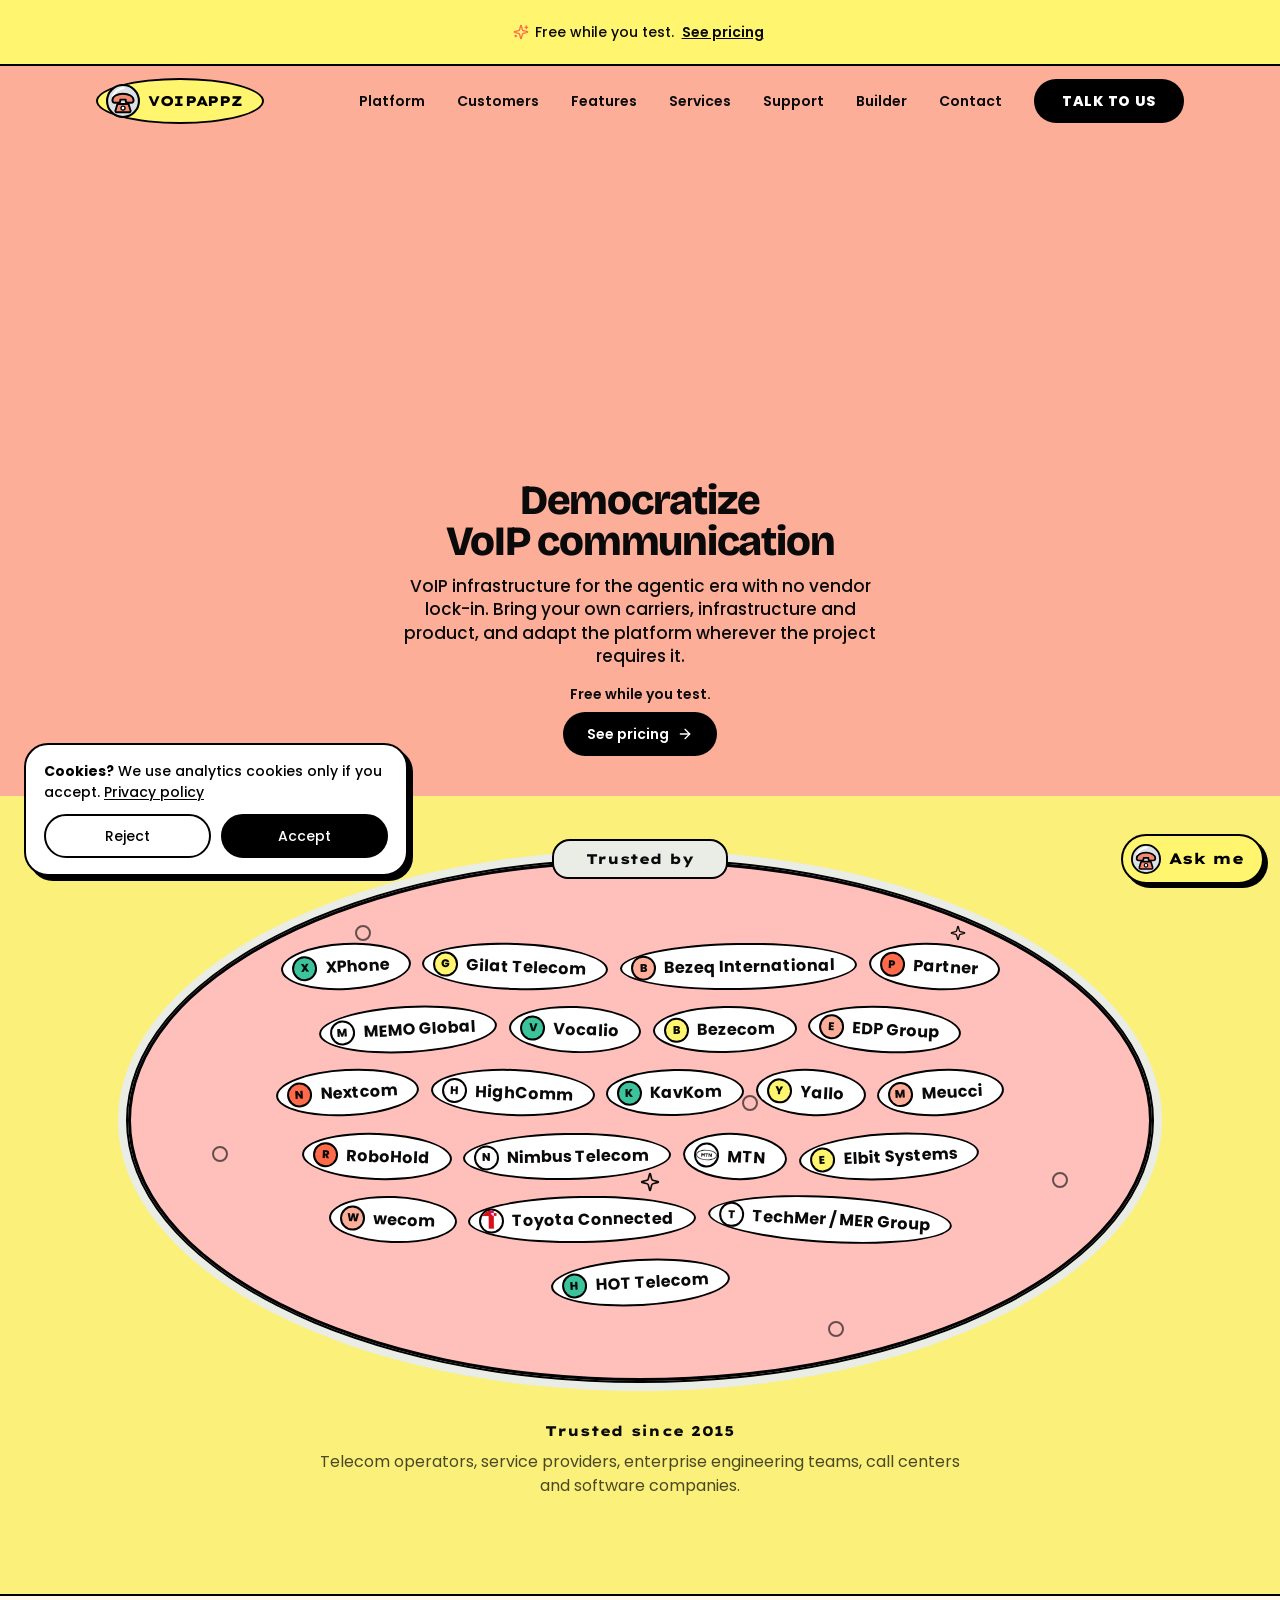
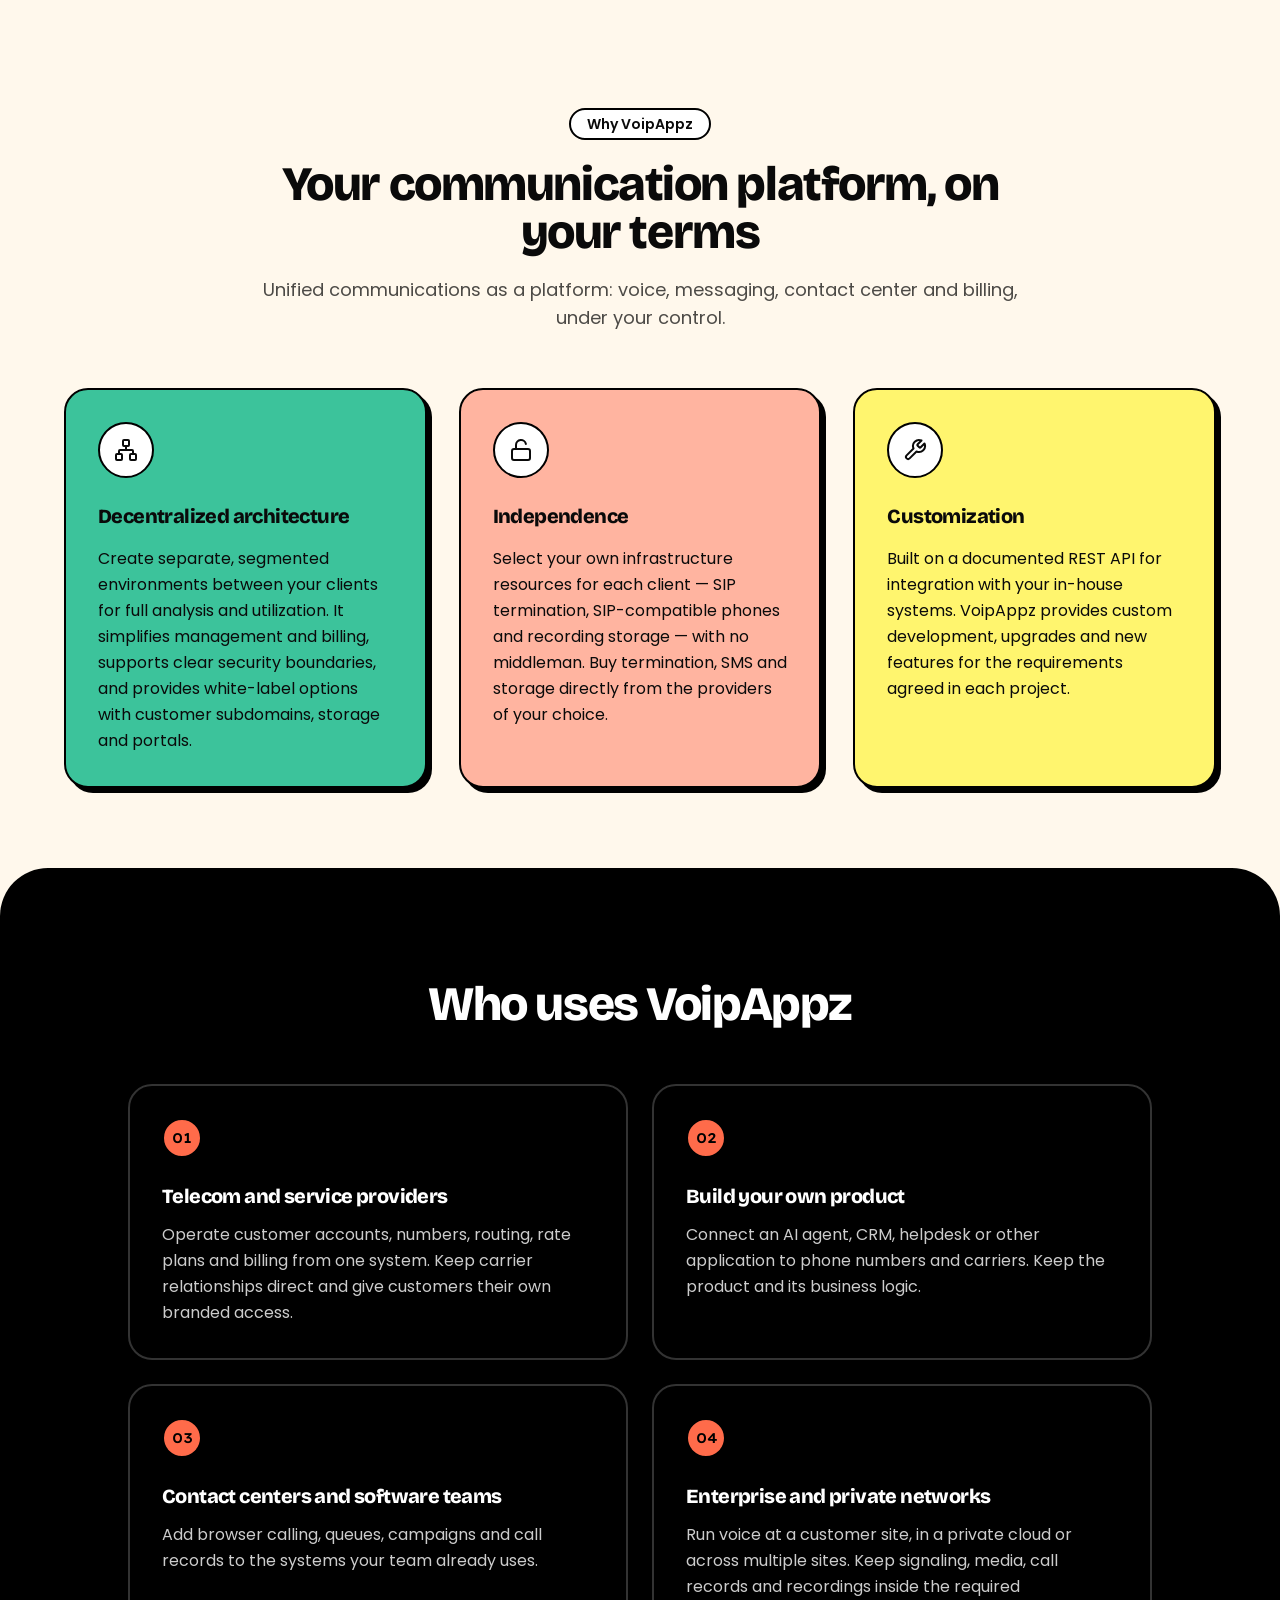
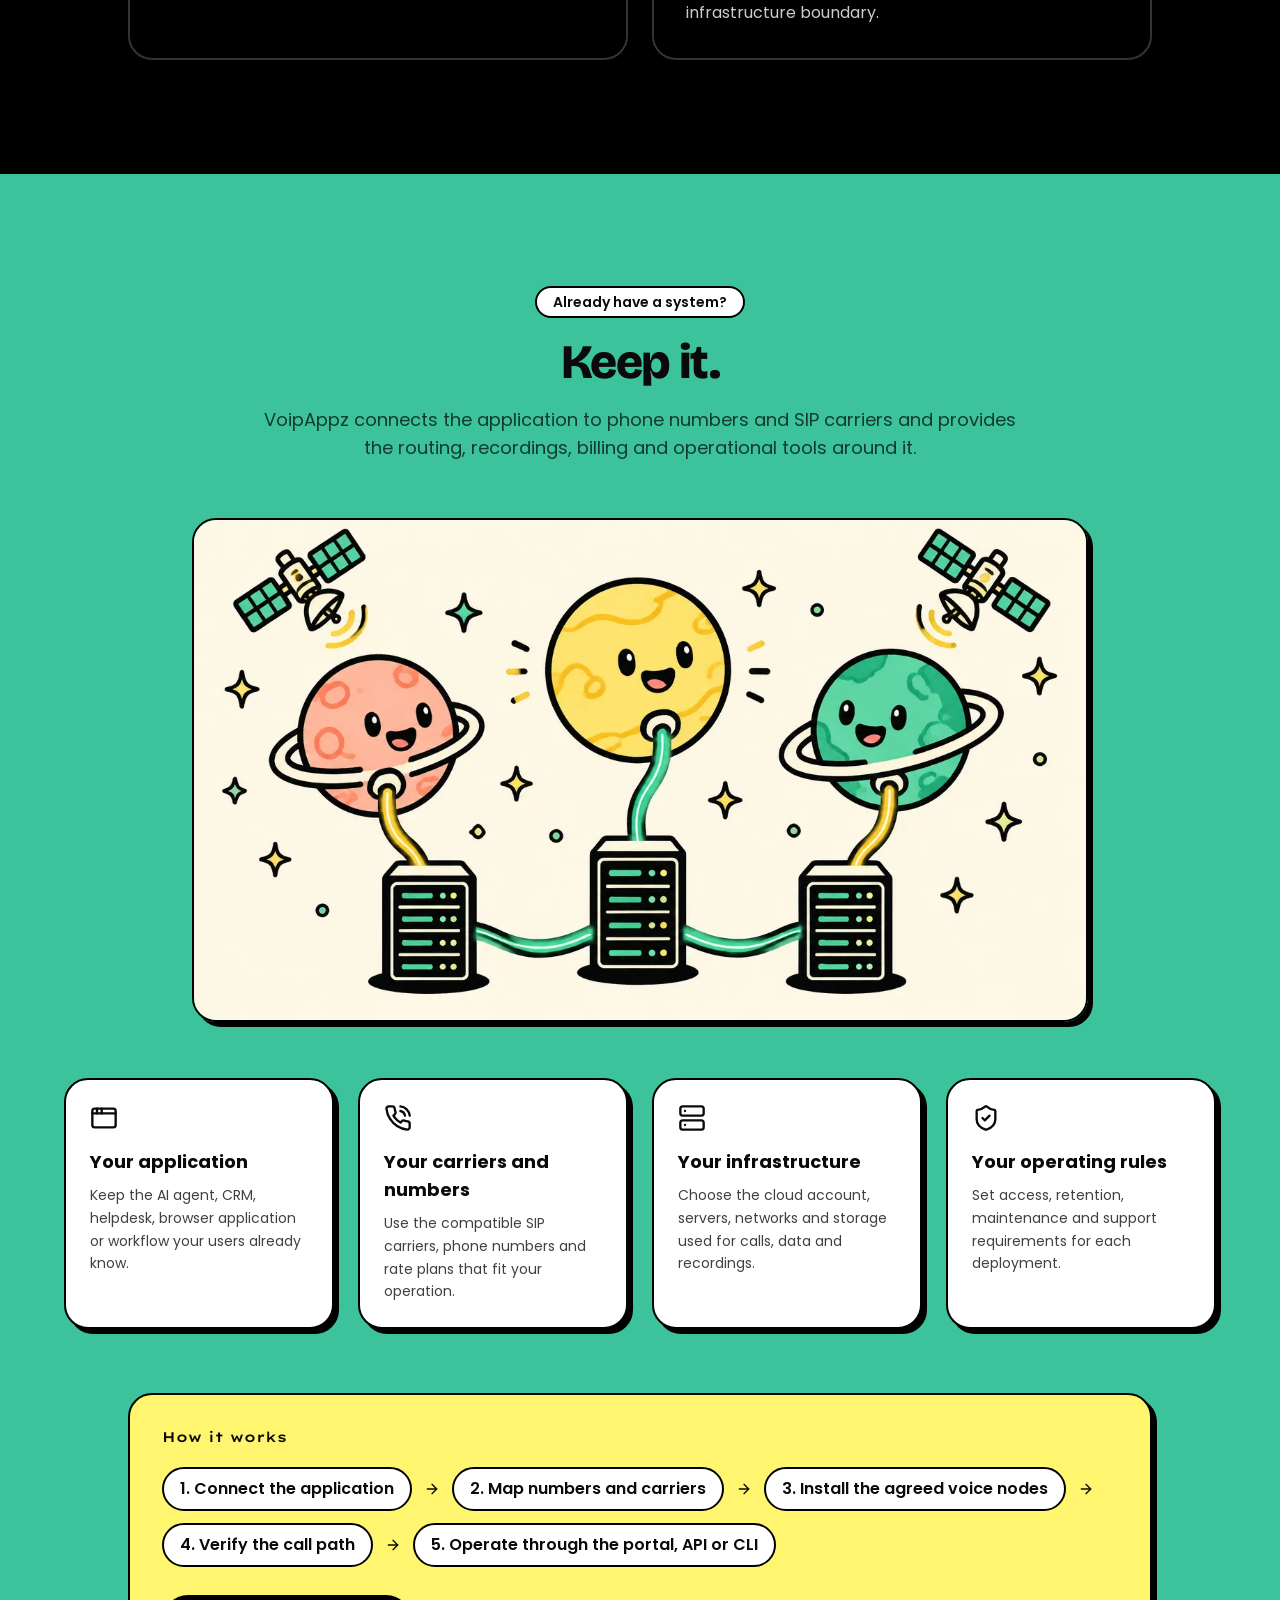
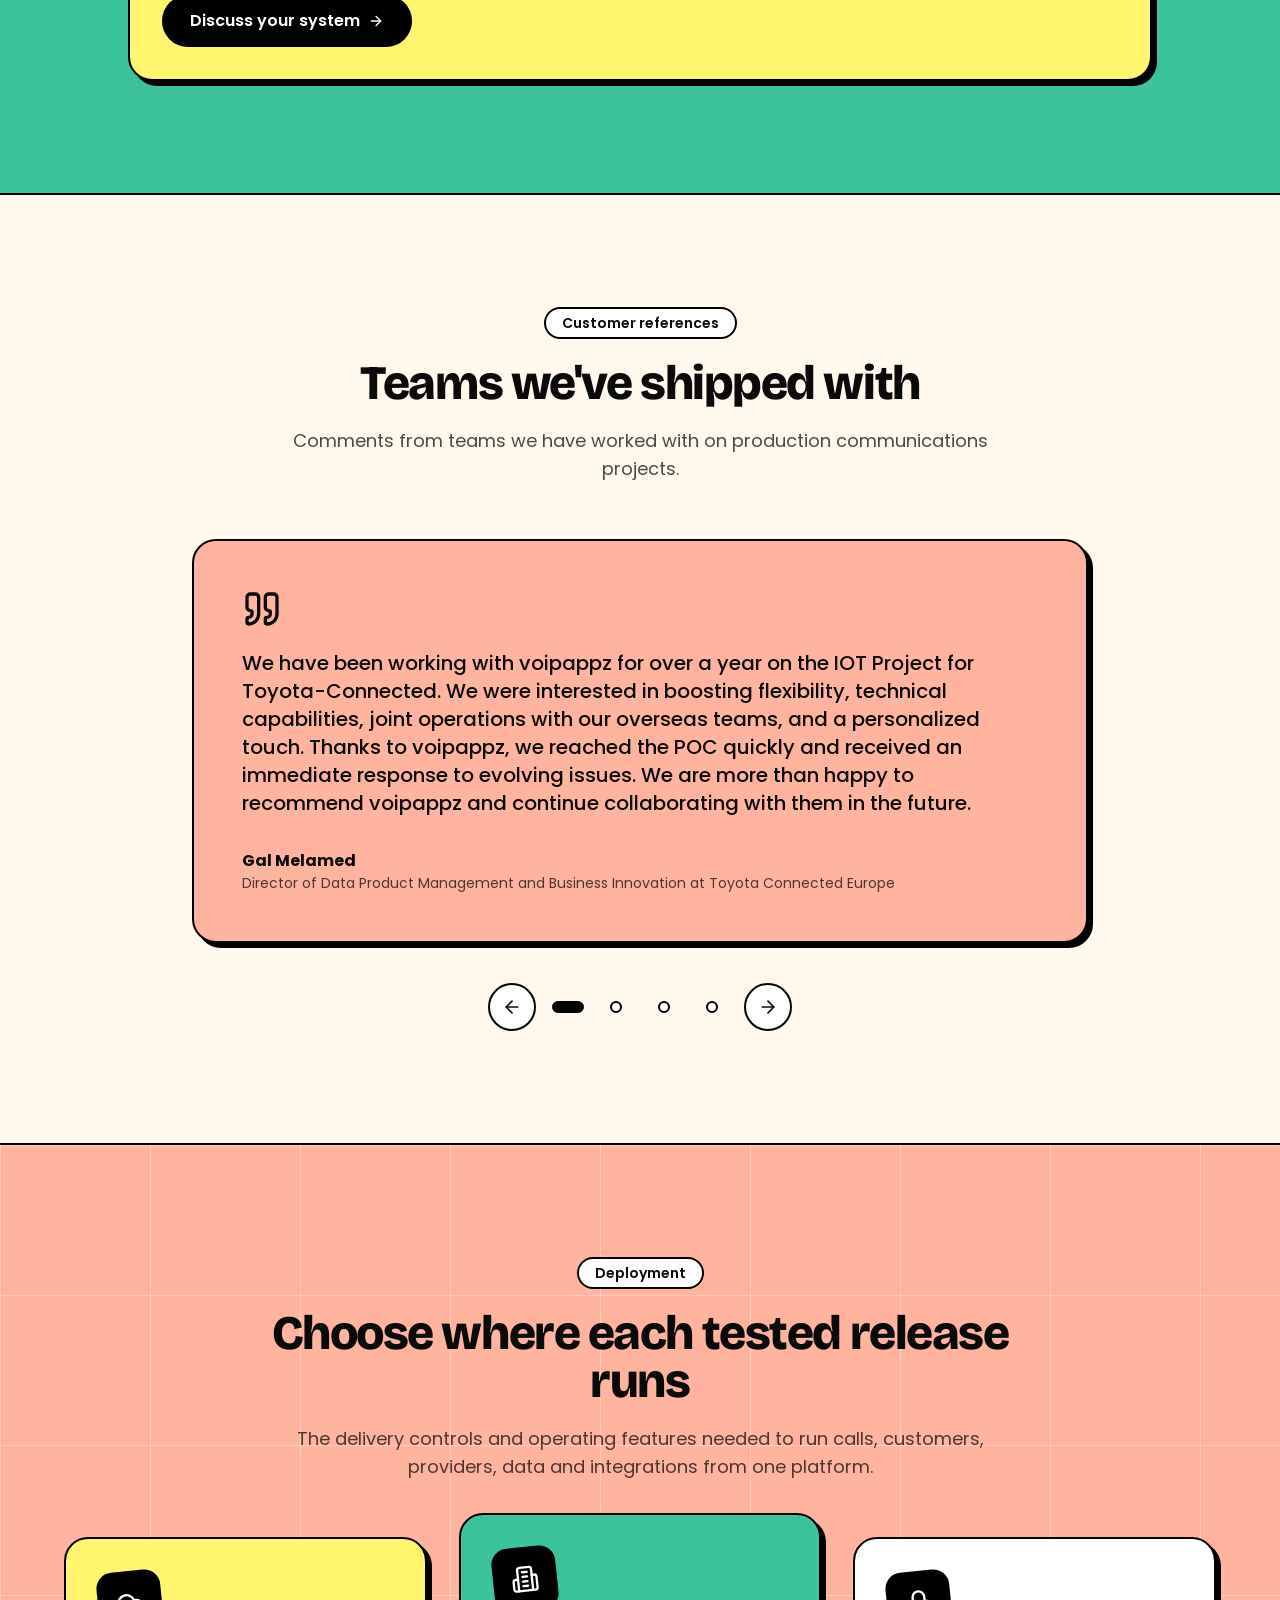
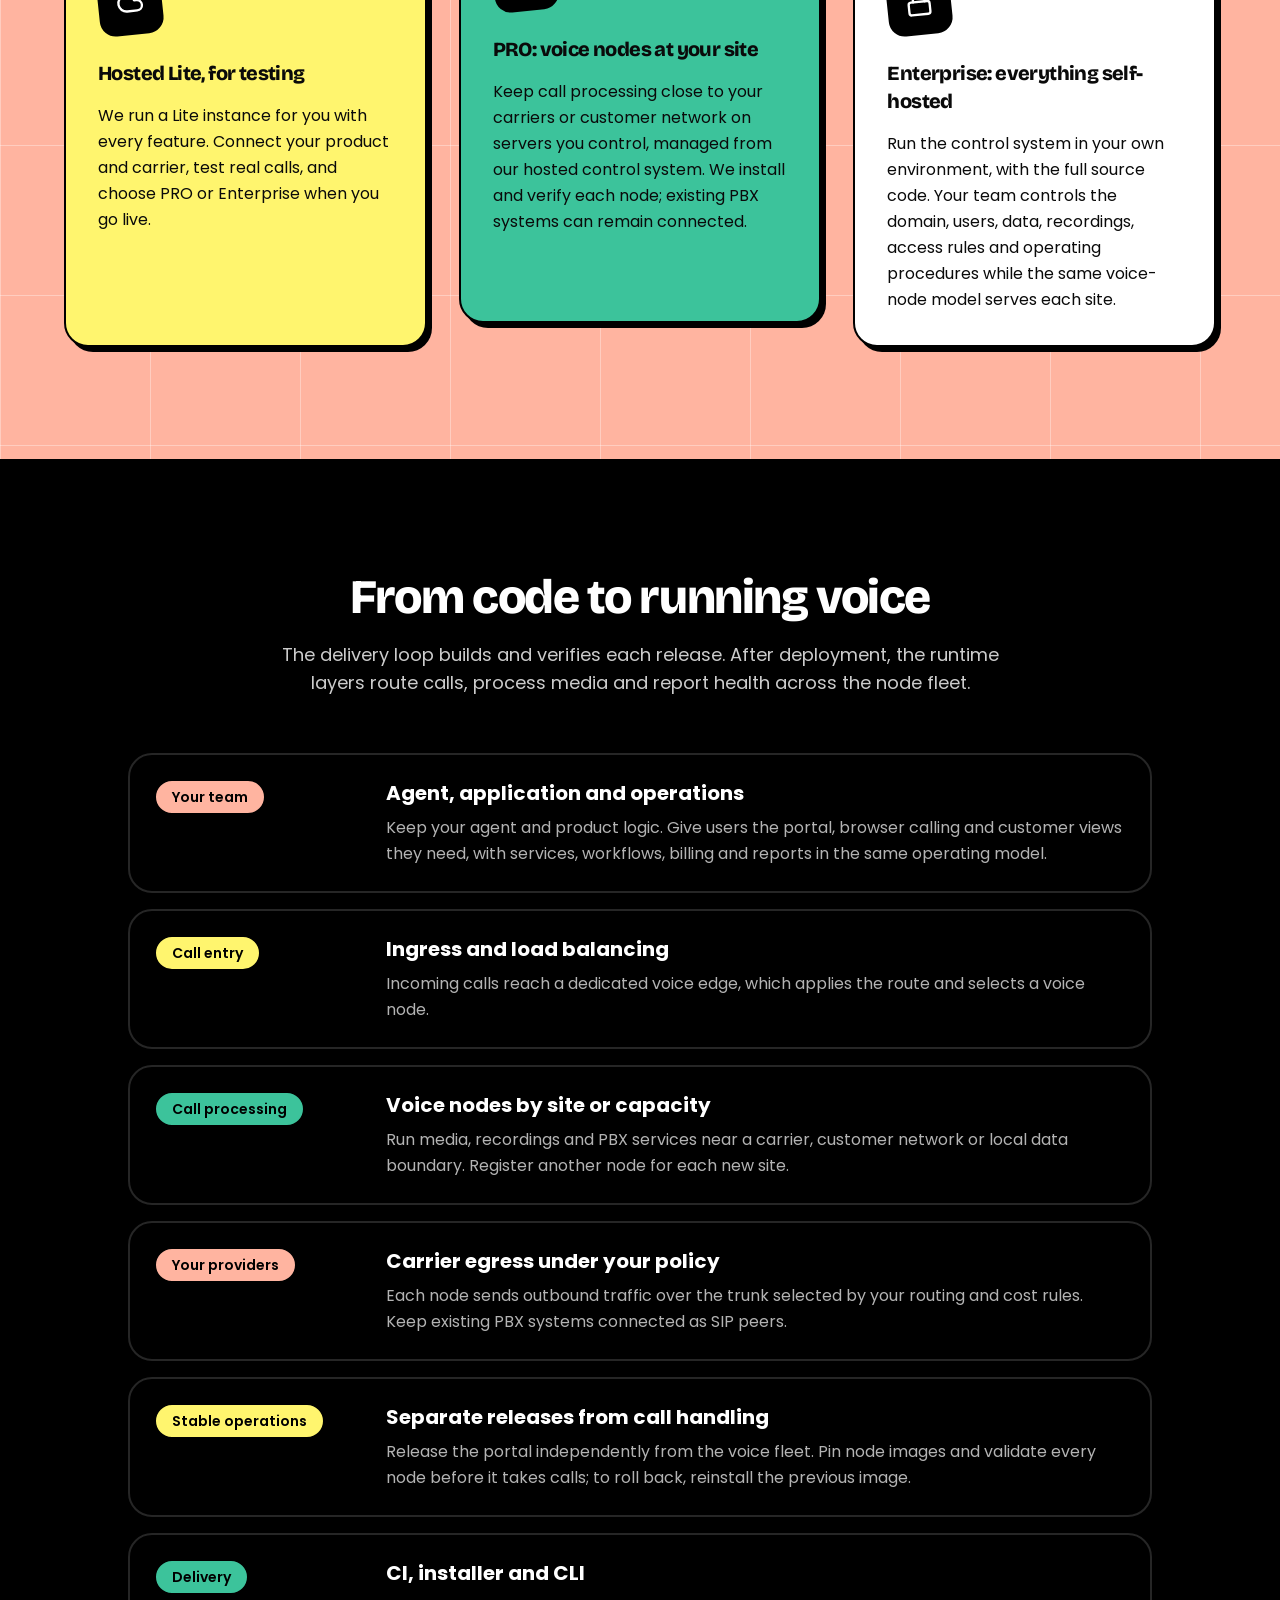
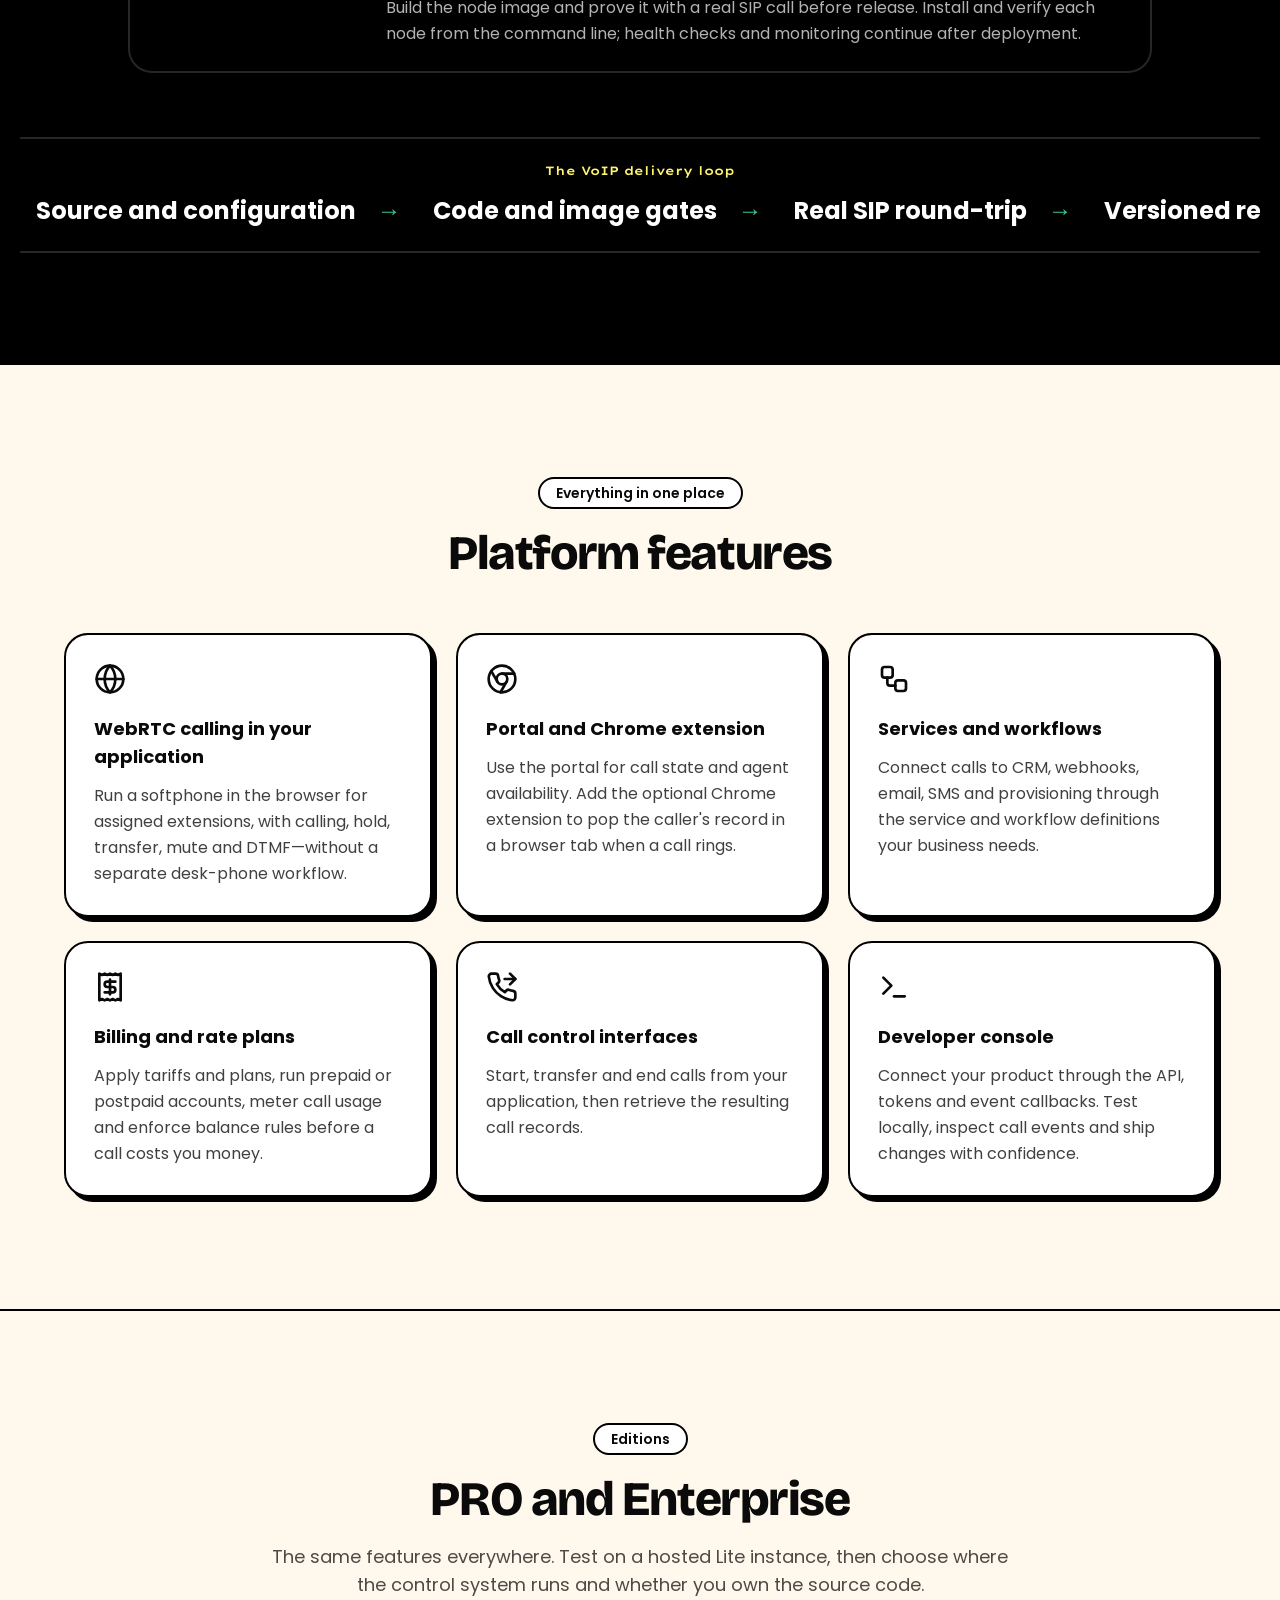
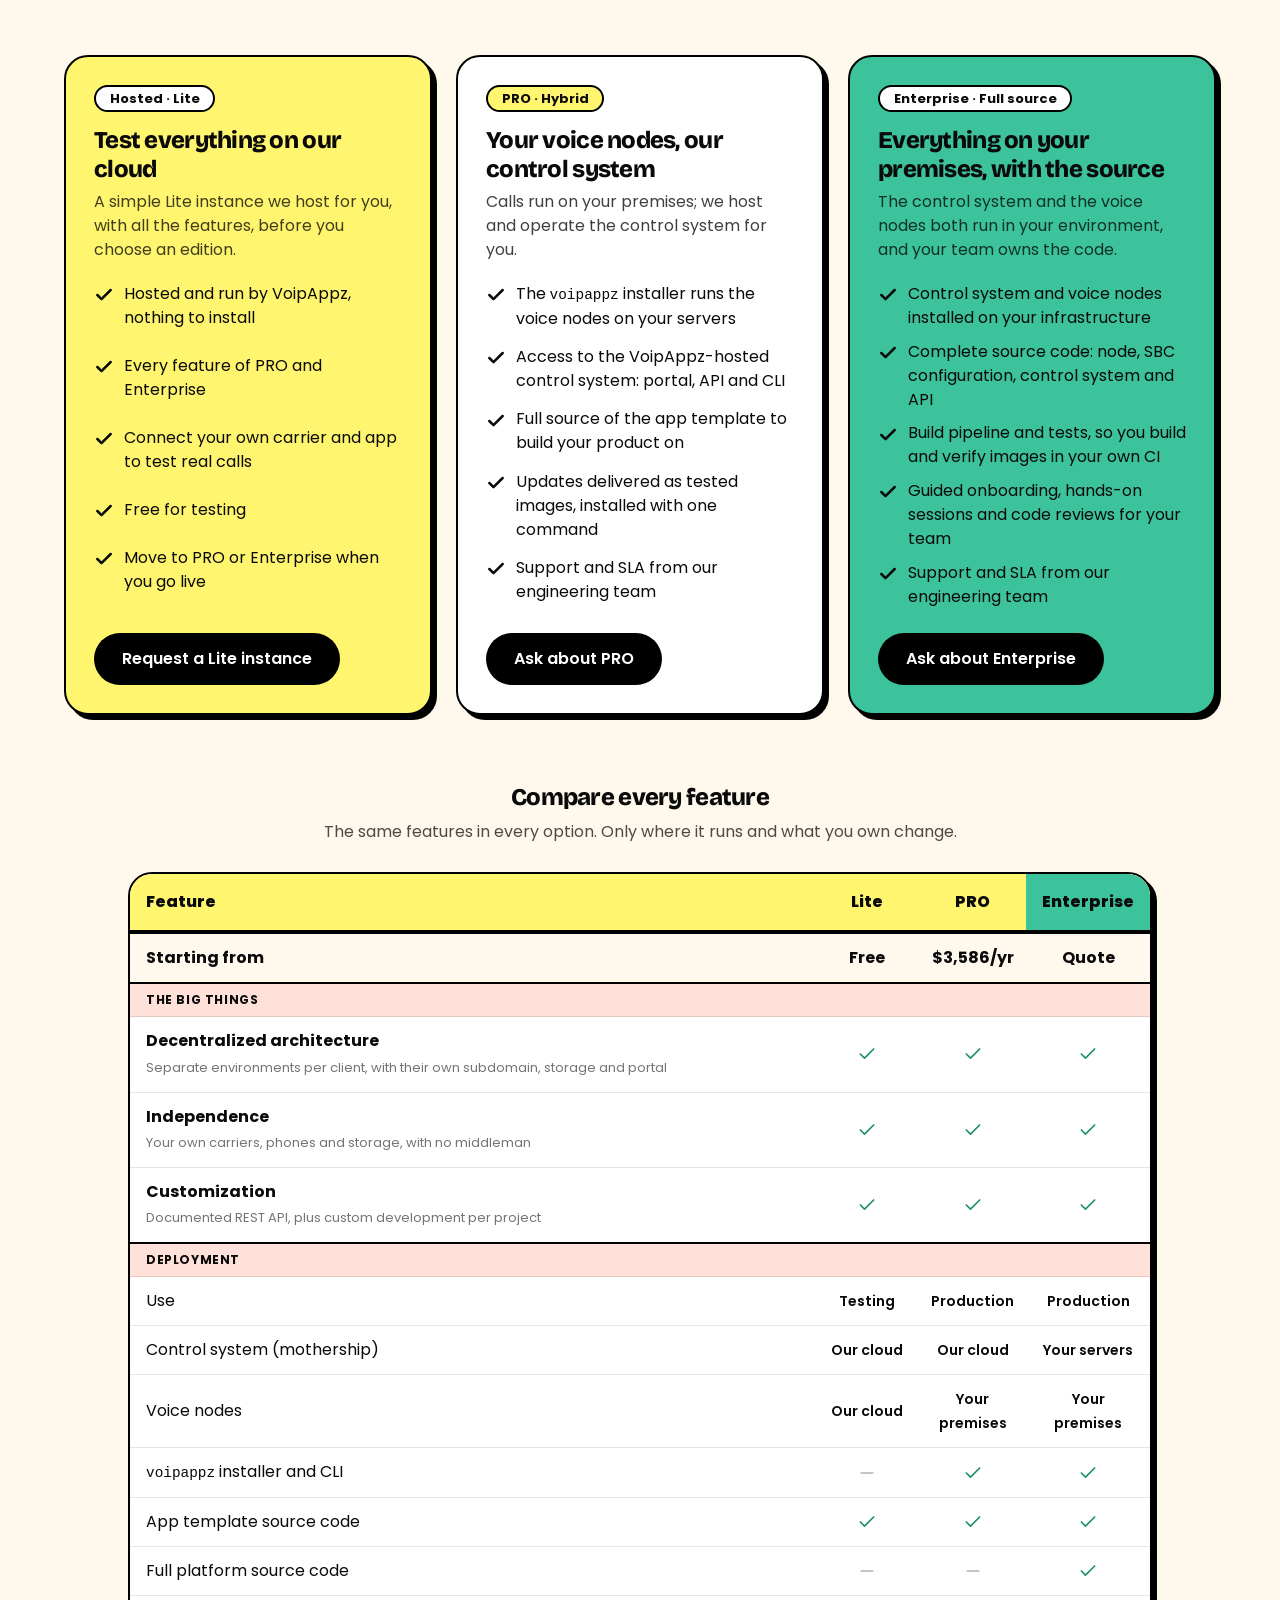
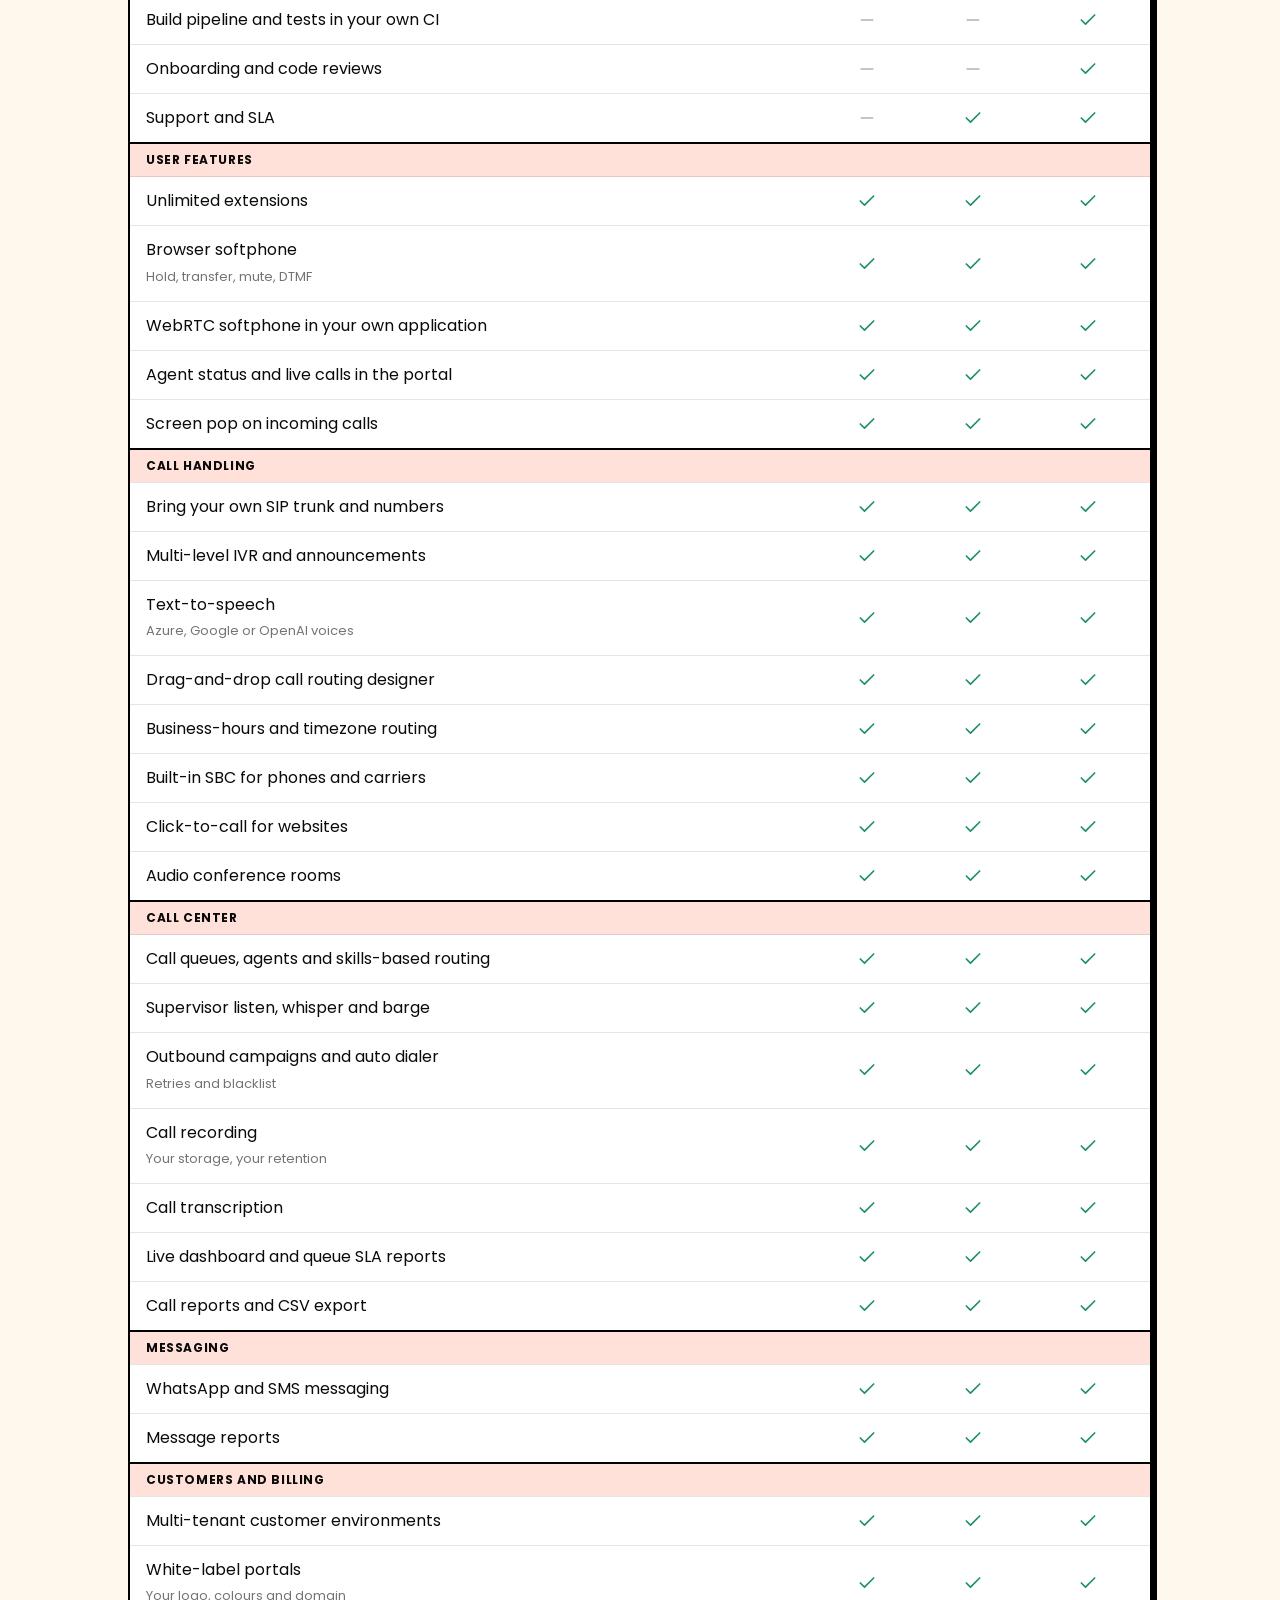
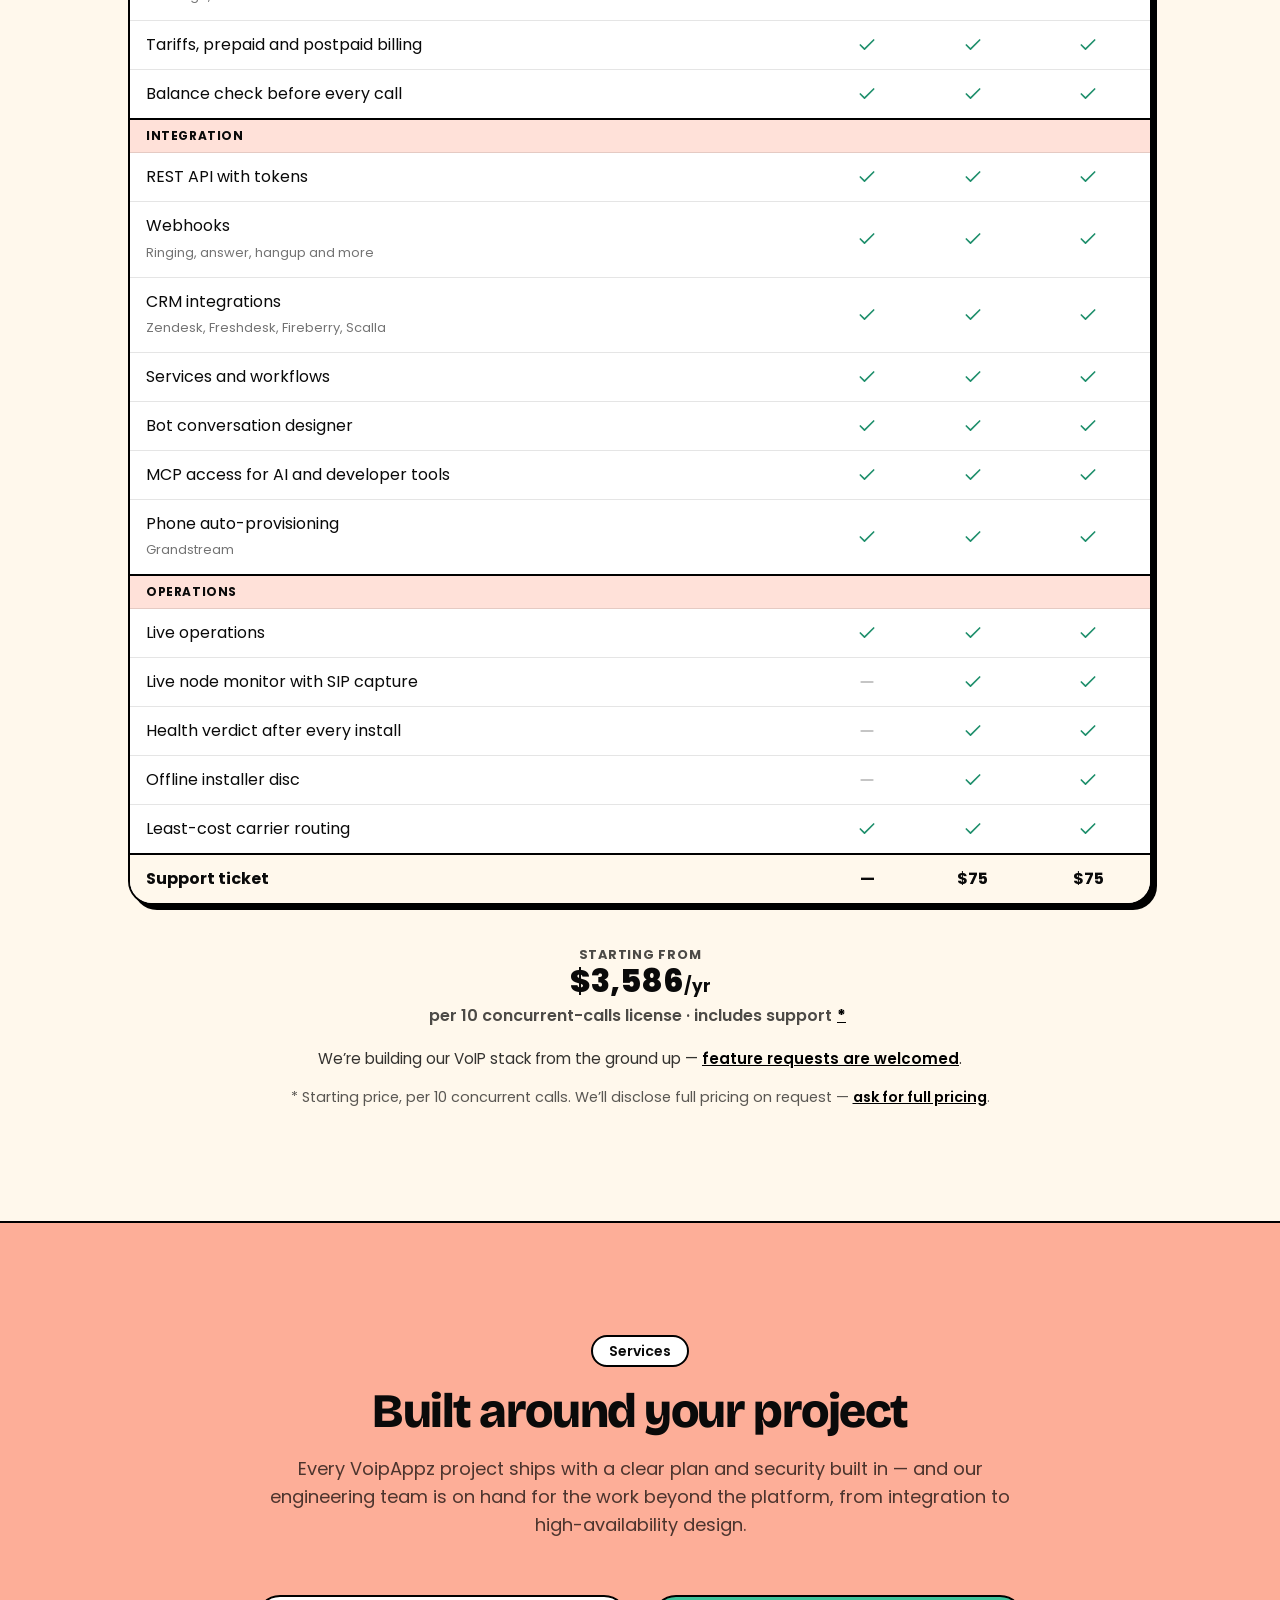
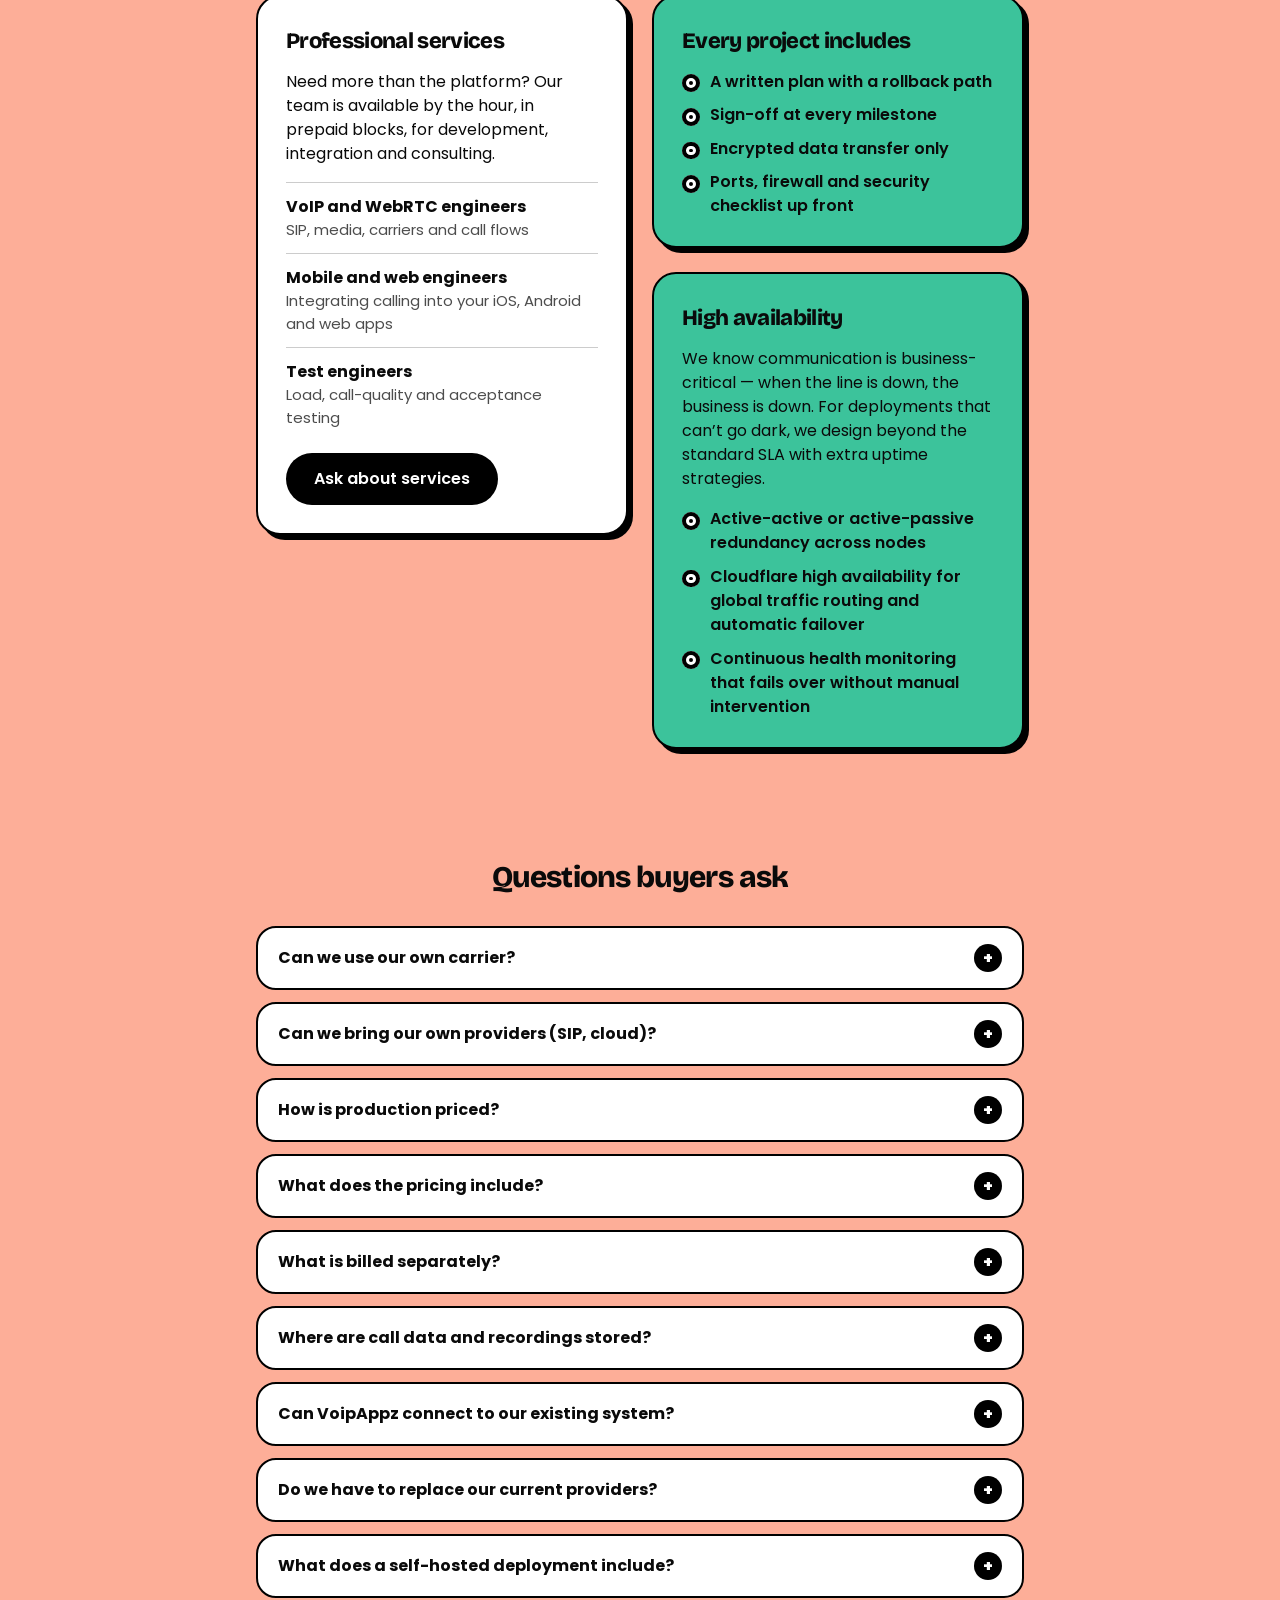
==== commit 6dc85d98: "style(pricing): price band now 'Starting from $3,586/yr · includes support' Co-Authored-By: Claude O" ====
--- a/index.html
+++ b/index.html
@@ -224,7 +224,7 @@
     <script src="consent.js"></script>
 <script>window.zESettings={webWidget:{color:{theme:"#000000",launcher:"#000000",launcherText:"#FFFFFF"},launcher:{label:{"*":"Ask me"}},chat:{suppress:true},talk:{suppress:true},contactForm:{title:{"*":"Ask me"},subject:true,fields:[{id:"subject",prefill:{"*":"[WEBSALES] Sales enquiry"}}]}}};</script><!-- Zendesk Web Widget (classic) --><script>/*<![CDATA[*/window.zEmbed||function(e,t){var n,o,d,i,s,a=[],r=document.createElement("iframe");window.zEmbed=function(){a.push(arguments)},window.zE=window.zE||window.zEmbed,r.src="javascript:false",r.title="",r.role="presentation",(r.frameElement||r).style.cssText="display: none",d=document.getElementsByTagName("script"),d=d[d.length-1],d.parentNode.insertBefore(r,d),i=r.contentWindow,s=i.document;try{o=s}catch(e){n=document.domain,r.src='javascript:var d=document.open();d.domain="'+n+'";void(0);',o=s}o.open()._l=function(){var e=this.createElement("script");n&&(this.domain=n),e.id="js-iframe-async",e.src="https://assets.zendesk.com/embeddable_framework/main.js",this.t=+new Date,this.zendeskHost="voipappz.zendesk.com",this.zEQueue=a,this.body.appendChild(e)},o.write('<body onload="document._l();">'),o.close()}();/*]]>*/</script></head>
   <body>
-<div class="overflow-x-clip"><div class="bg-[#FFF56E] border-b-2 border-black text-sm text-center py-2.5 px-4 font-medium"><svg xmlns="http://www.w3.org/2000/svg" width="24" height="24" viewBox="0 0 24 24" fill="none" stroke="currentColor" stroke-width="2" stroke-linecap="round" stroke-linejoin="round" class="lucide lucide-sparkles inline w-4 h-4 text-[#FF6B4A] mr-1.5 -mt-0.5"><path d="M9.937 15.5A2 2 0 0 0 8.5 14.063l-6.135-1.582a.5.5 0 0 1 0-.962L8.5 9.936A2 2 0 0 0 9.937 8.5l1.582-6.135a.5.5 0 0 1 .963 0L14.063 8.5A2 2 0 0 0 15.5 9.937l6.135 1.581a.5.5 0 0 1 0 .964L15.5 14.063a2 2 0 0 0-1.437 1.437l-1.582 6.135a.5.5 0 0 1-.963 0z"></path><path d="M20 3v4"></path><path d="M22 5h-4"></path><path d="M4 17v2"></path><path d="M5 18H3"></path></svg>Free while you test. <a href="#editions" class="underline font-semibold">See pricing</a></div><header class="bg-[#FDAE98] sticky top-0 z-50"><div class="max-w-6xl mx-auto flex items-center gap-3 md:gap-8 px-4 md:px-8 py-3"><a href="#top" class="brand-oval mr-auto" aria-label="VoipAppz, back to top"><img src="images/badge.svg" alt="" width="34" height="34" />VOIPAPPZ</a><nav class="hidden md:flex items-center gap-8 text-sm font-semibold"><a href="#differentiators" class="hover:underline underline-offset-4">Platform</a><a href="#customers" class="hover:underline underline-offset-4">Customers</a><a href="#features" class="hover:underline underline-offset-4">Features</a><a href="#pricing" class="hover:underline underline-offset-4">Services</a><a href="#support" class="hover:underline underline-offset-4">Support</a><a href="#builder" class="hover:underline underline-offset-4">Builder</a><a href="#contact" class="hover:underline underline-offset-4">Contact</a></nav><details class="mobile-menu md:hidden relative group/menu"><summary aria-label="Menu" class="list-none [&amp;::-webkit-details-marker]:hidden w-11 h-11 grid place-items-center rounded-full border-2 border-black bg-white cursor-pointer"><svg xmlns="http://www.w3.org/2000/svg" width="24" height="24" viewBox="0 0 24 24" fill="none" stroke="currentColor" stroke-width="2" stroke-linecap="round" stroke-linejoin="round" class="lucide lucide-menu w-5 h-5"><line x1="4" x2="20" y1="12" y2="12"></line><line x1="4" x2="20" y1="6" y2="6"></line><line x1="4" x2="20" y1="18" y2="18"></line></svg></summary><nav id="mobile-nav" class="absolute right-0 top-14 w-56 sticker bg-white p-2 flex flex-col text-base font-semibold"><a href="#differentiators" class="px-4 py-3 rounded-xl hover:bg-[#FFF56E]">Platform</a><a href="#customers" class="px-4 py-3 rounded-xl hover:bg-[#FFF56E]">Customers</a><a href="#features" class="px-4 py-3 rounded-xl hover:bg-[#FFF56E]">Features</a><a href="#pricing" class="px-4 py-3 rounded-xl hover:bg-[#FFF56E]">Services</a><a href="#support" class="px-4 py-3 rounded-xl hover:bg-[#FFF56E]">Support</a><a href="#builder" class="px-4 py-3 rounded-xl hover:bg-[#FFF56E]">Builder</a></nav></details><a href="mailto:nir@voipappz.com?subject=VoipAppz%20inquiry" class="btn-pill !px-5 md:!px-7 !py-2.5 md:!py-3 text-xs md:text-sm font-extrabold tracking-wider uppercase">Talk to us</a></div></header><section id="top" class="relative bg-[#FDAE98] overflow-hidden"><picture><source media="(min-width: 640px)" srcset="images/hero-wide.webp" width="2860" height="1300" /><img src="images/hero.webp" alt="Cartoon telephone astronaut holding onto a yellow planet" width="1024" height="1024" fetchPriority="high" decoding="async" class="hero-img"/></picture><div class="absolute inset-x-0 bottom-[4%] px-5 text-center"><div class="hero-copy"><h1 class="font-extrabold text-[2.1rem] sm:text-5xl lg:text-[3rem] leading-[1.02] max-w-xl mx-auto">Democratize <br class="hidden md:block"/>VoIP communication</h1><p class="mt-3 text-[15px] md:text-[17px] font-medium max-w-lg mx-auto leading-snug">VoIP infrastructure for the agentic era with no vendor lock-in. Bring your own carriers, infrastructure and product, and adapt the platform wherever the project requires it.</p><p class="mt-4 text-sm font-semibold">Free while you test.</p><a href="#editions" class="btn-pill mt-2 !px-6 !py-3 text-sm">See pricing <svg xmlns="http://www.w3.org/2000/svg" width="24" height="24" viewBox="0 0 24 24" fill="none" stroke="currentColor" stroke-width="2" stroke-linecap="round" stroke-linejoin="round" class="lucide lucide-arrow-right w-4 h-4"><path d="M5 12h14"></path><path d="m12 5 7 7-7 7"></path></svg></a></div></div></section><section id="customers" aria-label="Trusted by" class="bg-[#FAF07A] px-5 pt-16 pb-24"><div class="relative max-w-5xl mx-auto rounded-[2.5rem] md:rounded-[50%] md:aspect-[2.6/1] bg-[#FFC0BC] border-[3px] border-black ring-[8px] md:ring-[10px] ring-[#E9EDE6] outline outline-2 outline-black"><div class="absolute -top-6 left-1/2 -translate-x-1/2 z-30 bg-[#E9EDE6] border-2 border-black rounded-b-2xl rounded-t-md px-8 py-2 font-display font-extrabold text-sm whitespace-nowrap">Trusted by</div><ul class="oval-logos" aria-label="Customers"><li><span class="chip-ic" style="background:#3CC39B">X</span>XPhone</li><li><span class="chip-ic" style="background:#FFF56E">G</span>Gilat Telecom</li><li><span class="chip-ic" style="background:#FDAE98">B</span>Bezeq International</li><li><span class="chip-ic" style="background:#FF6B4A">P</span>Partner</li><li><span class="chip-ic" style="background:#FFFFFF">M</span>MEMO Global</li><li><span class="chip-ic" style="background:#3CC39B">V</span>Vocalio</li><li><span class="chip-ic" style="background:#FFF56E">B</span>Bezecom</li><li><span class="chip-ic" style="background:#FDAE98">E</span>EDP Group</li><li><span class="chip-ic" style="background:#FF6B4A">N</span>Nextcom</li><li><span class="chip-ic" style="background:#FFFFFF">H</span>HighComm</li><li><span class="chip-ic" style="background:#3CC39B">K</span>KavKom</li><li><span class="chip-ic" style="background:#FFF56E">Y</span>Yallo</li><li><span class="chip-ic" style="background:#FDAE98">M</span>Meucci</li><li><span class="chip-ic" style="background:#FF6B4A">R</span>RoboHold</li><li><span class="chip-ic" style="background:#FFFFFF">N</span>Nimbus Telecom</li><li><img src="logos/mtn-icon.png" alt="" class="chip-ic" />MTN</li><li><span class="chip-ic" style="background:#FFF56E">E</span>Elbit Systems</li><li><span class="chip-ic" style="background:#FDAE98">W</span>wecom</li><li><img src="logos/toyotaconnected-icon.png" alt="" class="chip-ic" />Toyota Connected</li><li><span class="chip-ic" style="background:#FFFFFF">T</span>TechMer / MER Group</li><li><span class="chip-ic" style="background:#3CC39B">H</span>HOT Telecom</li></ul><span class="absolute left-[8%] top-[55%] w-4 h-4 rounded-full border-2 border-black/60"></span><span class="absolute left-[60%] top-[45%] w-4 h-4 rounded-full border-2 border-black/60"></span><span class="absolute right-[8%] top-[60%] w-4 h-4 rounded-full border-2 border-black/60"></span><span class="absolute left-[22%] top-[12%] w-4 h-4 rounded-full border-2 border-black/60"></span><span class="absolute right-[30%] bottom-[8%] w-4 h-4 rounded-full border-2 border-black/60"></span><svg xmlns="http://www.w3.org/2000/svg" width="24" height="24" viewBox="0 0 24 24" fill="none" stroke="currentColor" stroke-width="2" stroke-linecap="round" stroke-linejoin="round" class="lucide lucide-sparkle absolute left-[50%] top-[60%] w-5 h-5"><path d="M9.937 15.5A2 2 0 0 0 8.5 14.063l-6.135-1.582a.5.5 0 0 1 0-.962L8.5 9.936A2 2 0 0 0 9.937 8.5l1.582-6.135a.5.5 0 0 1 .963 0L14.063 8.5A2 2 0 0 0 15.5 9.937l6.135 1.581a.5.5 0 0 1 0 .964L15.5 14.063a2 2 0 0 0-1.437 1.437l-1.582 6.135a.5.5 0 0 1-.963 0z"></path></svg><svg xmlns="http://www.w3.org/2000/svg" width="24" height="24" viewBox="0 0 24 24" fill="none" stroke="currentColor" stroke-width="2" stroke-linecap="round" stroke-linejoin="round" class="lucide lucide-sparkle absolute right-[18%] top-[12%] w-4 h-4"><path d="M9.937 15.5A2 2 0 0 0 8.5 14.063l-6.135-1.582a.5.5 0 0 1 0-.962L8.5 9.936A2 2 0 0 0 9.937 8.5l1.582-6.135a.5.5 0 0 1 .963 0L14.063 8.5A2 2 0 0 0 15.5 9.937l6.135 1.581a.5.5 0 0 1 0 .964L15.5 14.063a2 2 0 0 0-1.437 1.437l-1.582 6.135a.5.5 0 0 1-.963 0z"></path></svg></div><p class="trusted-since">Trusted since 2015</p><p class="trusted-sub">Telecom operators, service providers, enterprise engineering teams, call centers and software companies.</p></section><section id="differentiators" class="bg-[#FFF8EC] py-28 px-5 border-t-2 border-black"><div class="text-center max-w-3xl mx-auto mb-14"><span class="inline-block bg-white border-2 border-black rounded-full px-4 py-1 text-sm font-semibold mb-5">Why VoipAppz</span><h2 class="font-extrabold text-3xl md:text-5xl leading-[1.1] ">Your communication platform, on your terms</h2><p class="mt-5 text-lg text-black/70">Unified communications as a platform: voice, messaging, contact center and billing, under your control.</p></div><div class="max-w-6xl mx-auto grid md:grid-cols-3 gap-8"><div class="sticker bg-[#3CC39B] p-8 hover:-rotate-1 transition-transform"><div class="w-14 h-14 rounded-full bg-white border-2 border-black grid place-items-center mb-6"><svg xmlns="http://www.w3.org/2000/svg" width="24" height="24" viewBox="0 0 24 24" fill="none" stroke="currentColor" stroke-width="2" stroke-linecap="round" stroke-linejoin="round" class="lucide lucide-network w-6 h-6"><rect x="16" y="16" width="6" height="6" rx="1"></rect><rect x="2" y="16" width="6" height="6" rx="1"></rect><rect x="9" y="2" width="6" height="6" rx="1"></rect><path d="M5 16v-3a1 1 0 0 1 1-1h12a1 1 0 0 1 1 1v3"></path><path d="M12 12V8"></path></svg></div><h3 class="font-extrabold text-xl mb-4">Decentralized architecture</h3><p class="leading-relaxed">Create separate, segmented environments between your clients for full analysis and utilization. It simplifies management and billing, supports clear security boundaries, and provides white-label options with customer subdomains, storage and portals.</p></div><div class="sticker bg-[#FFB4A0] p-8 hover:-rotate-1 transition-transform"><div class="w-14 h-14 rounded-full bg-white border-2 border-black grid place-items-center mb-6"><svg xmlns="http://www.w3.org/2000/svg" width="24" height="24" viewBox="0 0 24 24" fill="none" stroke="currentColor" stroke-width="2" stroke-linecap="round" stroke-linejoin="round" class="lucide lucide-lock-open w-6 h-6"><rect width="18" height="11" x="3" y="11" rx="2" ry="2"></rect><path d="M7 11V7a5 5 0 0 1 9.9-1"></path></svg></div><h3 class="font-extrabold text-xl mb-4">Independence</h3><p class="leading-relaxed">Select your own infrastructure resources for each client — SIP termination, SIP-compatible phones and recording storage — with no middleman. Buy termination, SMS and storage directly from the providers of your choice.</p></div><div class="sticker bg-[#FFF56E] p-8 hover:-rotate-1 transition-transform"><div class="w-14 h-14 rounded-full bg-white border-2 border-black grid place-items-center mb-6"><svg xmlns="http://www.w3.org/2000/svg" width="24" height="24" viewBox="0 0 24 24" fill="none" stroke="currentColor" stroke-width="2" stroke-linecap="round" stroke-linejoin="round" class="lucide lucide-wrench w-6 h-6"><path d="M14.7 6.3a1 1 0 0 0 0 1.4l1.6 1.6a1 1 0 0 0 1.4 0l3.77-3.77a6 6 0 0 1-7.94 7.94l-6.91 6.91a2.12 2.12 0 0 1-3-3l6.91-6.91a6 6 0 0 1 7.94-7.94l-3.76 3.76z"></path></svg></div><h3 class="font-extrabold text-xl mb-4">Customization</h3><p class="leading-relaxed">Built on a documented REST API for integration with your in-house systems. VoipAppz provides custom development, upgrades and new features for the requirements agreed in each project.</p></div></div></section><section id="audience" class="bg-black text-white py-28 px-5 rounded-t-[3rem] -mt-8 relative"><div class="text-center max-w-3xl mx-auto mb-14"><h2 class="font-extrabold text-3xl md:text-5xl leading-[1.1] text-white">Who uses VoipAppz</h2></div><div class="max-w-5xl mx-auto grid md:grid-cols-2 gap-6"><div class="group rounded-[1.5rem] border-2 border-white/20 p-8 hover:bg-[#FFF56E] hover:text-black transition-colors duration-300"><span class="font-display text-sm w-10 h-10 grid place-items-center rounded-full bg-[#FF6B4A] text-black border-2 border-black mb-6">01</span><h3 class="font-extrabold text-xl mb-3">Telecom and service providers</h3><p class="opacity-80 leading-relaxed">Operate customer accounts, numbers, routing, rate plans and billing from one system. Keep carrier relationships direct and give customers their own branded access.</p></div><div class="group rounded-[1.5rem] border-2 border-white/20 p-8 hover:bg-[#FFF56E] hover:text-black transition-colors duration-300"><span class="font-display text-sm w-10 h-10 grid place-items-center rounded-full bg-[#FF6B4A] text-black border-2 border-black mb-6">02</span><h3 class="font-extrabold text-xl mb-3">Build your own product</h3><p class="opacity-80 leading-relaxed">Connect an AI agent, CRM, helpdesk or other application to phone numbers and carriers. Keep the product and its business logic.</p></div><div class="group rounded-[1.5rem] border-2 border-white/20 p-8 hover:bg-[#FFF56E] hover:text-black transition-colors duration-300"><span class="font-display text-sm w-10 h-10 grid place-items-center rounded-full bg-[#FF6B4A] text-black border-2 border-black mb-6">03</span><h3 class="font-extrabold text-xl mb-3">Contact centers and software teams</h3><p class="opacity-80 leading-relaxed">Add browser calling, queues, campaigns and call records to the systems your team already uses.</p></div><div class="group rounded-[1.5rem] border-2 border-white/20 p-8 hover:bg-[#FFF56E] hover:text-black transition-colors duration-300"><span class="font-display text-sm w-10 h-10 grid place-items-center rounded-full bg-[#FF6B4A] text-black border-2 border-black mb-6">04</span><h3 class="font-extrabold text-xl mb-3">Enterprise and private networks</h3><p class="opacity-80 leading-relaxed">Run voice at a customer site, in a private cloud or across multiple sites. Keep signaling, media, call records and recordings inside the required infrastructure boundary.</p></div></div></section><section class="bg-[#3CC39B] py-28 px-5 border-y-2 border-black"><div class="text-center max-w-3xl mx-auto mb-14"><span class="inline-block bg-white border-2 border-black rounded-full px-4 py-1 text-sm font-semibold mb-5">Already have a system?</span><h2 class="font-extrabold text-3xl md:text-5xl leading-[1.1] ">Keep it.</h2><p class="mt-5 text-lg text-black/70">VoipAppz connects the application to phone numbers and SIP carriers and provides the routing, recordings, billing and operational tools around it.</p></div><img src="images/existing-system.webp" alt="Cartoon planets connected by phone cables" width="1280" height="720" loading="lazy" decoding="async" class="block w-full max-w-4xl mx-auto aspect-video object-cover sticker mb-14"/><div class="max-w-6xl mx-auto grid sm:grid-cols-2 lg:grid-cols-4 gap-6"><div class="sticker bg-white p-6 hover:-translate-y-1 transition-transform"><svg xmlns="http://www.w3.org/2000/svg" width="24" height="24" viewBox="0 0 24 24" fill="none" stroke="currentColor" stroke-width="2" stroke-linecap="round" stroke-linejoin="round" class="lucide lucide-app-window w-7 h-7 mb-4"><rect x="2" y="4" width="20" height="16" rx="2"></rect><path d="M10 4v4"></path><path d="M2 8h20"></path><path d="M6 4v4"></path></svg><h3 class="font-bold text-lg mb-2" style="font-family:Poppins;letter-spacing:0">Your application</h3><p class="text-sm leading-relaxed text-black/75">Keep the AI agent, CRM, helpdesk, browser application or workflow your users already know.</p></div><div class="sticker bg-white p-6 hover:-translate-y-1 transition-transform"><svg xmlns="http://www.w3.org/2000/svg" width="24" height="24" viewBox="0 0 24 24" fill="none" stroke="currentColor" stroke-width="2" stroke-linecap="round" stroke-linejoin="round" class="lucide lucide-phone-call w-7 h-7 mb-4"><path d="M22 16.92v3a2 2 0 0 1-2.18 2 19.79 19.79 0 0 1-8.63-3.07 19.5 19.5 0 0 1-6-6 19.79 19.79 0 0 1-3.07-8.67A2 2 0 0 1 4.11 2h3a2 2 0 0 1 2 1.72 12.84 12.84 0 0 0 .7 2.81 2 2 0 0 1-.45 2.11L8.09 9.91a16 16 0 0 0 6 6l1.27-1.27a2 2 0 0 1 2.11-.45 12.84 12.84 0 0 0 2.81.7A2 2 0 0 1 22 16.92z"></path><path d="M14.05 2a9 9 0 0 1 8 7.94"></path><path d="M14.05 6A5 5 0 0 1 18 10"></path></svg><h3 class="font-bold text-lg mb-2" style="font-family:Poppins;letter-spacing:0">Your carriers and numbers</h3><p class="text-sm leading-relaxed text-black/75">Use the compatible SIP carriers, phone numbers and rate plans that fit your operation.</p></div><div class="sticker bg-white p-6 hover:-translate-y-1 transition-transform"><svg xmlns="http://www.w3.org/2000/svg" width="24" height="24" viewBox="0 0 24 24" fill="none" stroke="currentColor" stroke-width="2" stroke-linecap="round" stroke-linejoin="round" class="lucide lucide-server w-7 h-7 mb-4"><rect width="20" height="8" x="2" y="2" rx="2" ry="2"></rect><rect width="20" height="8" x="2" y="14" rx="2" ry="2"></rect><line x1="6" x2="6.01" y1="6" y2="6"></line><line x1="6" x2="6.01" y1="18" y2="18"></line></svg><h3 class="font-bold text-lg mb-2" style="font-family:Poppins;letter-spacing:0">Your infrastructure</h3><p class="text-sm leading-relaxed text-black/75">Choose the cloud account, servers, networks and storage used for calls, data and recordings.</p></div><div class="sticker bg-white p-6 hover:-translate-y-1 transition-transform"><svg xmlns="http://www.w3.org/2000/svg" width="24" height="24" viewBox="0 0 24 24" fill="none" stroke="currentColor" stroke-width="2" stroke-linecap="round" stroke-linejoin="round" class="lucide lucide-shield-check w-7 h-7 mb-4"><path d="M20 13c0 5-3.5 7.5-7.66 8.95a1 1 0 0 1-.67-.01C7.5 20.5 4 18 4 13V6a1 1 0 0 1 1-1c2 0 4.5-1.2 6.24-2.72a1.17 1.17 0 0 1 1.52 0C14.51 3.81 17 5 19 5a1 1 0 0 1 1 1z"></path><path d="m9 12 2 2 4-4"></path></svg><h3 class="font-bold text-lg mb-2" style="font-family:Poppins;letter-spacing:0">Your operating rules</h3><p class="text-sm leading-relaxed text-black/75">Set access, retention, maintenance and support requirements for each deployment.</p></div></div><div class="max-w-5xl mx-auto mt-16 sticker bg-[#FFF56E] p-8"><p class="font-display text-sm mb-5">How it works</p><ol class="flex flex-wrap gap-3 items-center"><li class="flex items-center gap-3 font-semibold"><span class="bg-white border-2 border-black rounded-full px-4 py-2">1. Connect the application</span><svg xmlns="http://www.w3.org/2000/svg" width="24" height="24" viewBox="0 0 24 24" fill="none" stroke="currentColor" stroke-width="2" stroke-linecap="round" stroke-linejoin="round" class="lucide lucide-arrow-right w-4 h-4"><path d="M5 12h14"></path><path d="m12 5 7 7-7 7"></path></svg></li><li class="flex items-center gap-3 font-semibold"><span class="bg-white border-2 border-black rounded-full px-4 py-2">2. Map numbers and carriers</span><svg xmlns="http://www.w3.org/2000/svg" width="24" height="24" viewBox="0 0 24 24" fill="none" stroke="currentColor" stroke-width="2" stroke-linecap="round" stroke-linejoin="round" class="lucide lucide-arrow-right w-4 h-4"><path d="M5 12h14"></path><path d="m12 5 7 7-7 7"></path></svg></li><li class="flex items-center gap-3 font-semibold"><span class="bg-white border-2 border-black rounded-full px-4 py-2">3. Install the agreed voice nodes</span><svg xmlns="http://www.w3.org/2000/svg" width="24" height="24" viewBox="0 0 24 24" fill="none" stroke="currentColor" stroke-width="2" stroke-linecap="round" stroke-linejoin="round" class="lucide lucide-arrow-right w-4 h-4"><path d="M5 12h14"></path><path d="m12 5 7 7-7 7"></path></svg></li><li class="flex items-center gap-3 font-semibold"><span class="bg-white border-2 border-black rounded-full px-4 py-2">4. Verify the call path</span><svg xmlns="http://www.w3.org/2000/svg" width="24" height="24" viewBox="0 0 24 24" fill="none" stroke="currentColor" stroke-width="2" stroke-linecap="round" stroke-linejoin="round" class="lucide lucide-arrow-right w-4 h-4"><path d="M5 12h14"></path><path d="m12 5 7 7-7 7"></path></svg></li><li class="flex items-center gap-3 font-semibold"><span class="bg-white border-2 border-black rounded-full px-4 py-2">5. Operate through the portal, API or CLI</span></li></ol><a href="mailto:nir@voipappz.com?subject=VoipAppz%20inquiry" class="btn-pill mt-7">Discuss your system <svg xmlns="http://www.w3.org/2000/svg" width="24" height="24" viewBox="0 0 24 24" fill="none" stroke="currentColor" stroke-width="2" stroke-linecap="round" stroke-linejoin="round" class="lucide lucide-arrow-right w-4 h-4"><path d="M5 12h14"></path><path d="m12 5 7 7-7 7"></path></svg></a></div></section><section class="bg-[#FFF8EC] py-28 px-5"><div class="text-center max-w-3xl mx-auto mb-14"><span class="inline-block bg-white border-2 border-black rounded-full px-4 py-1 text-sm font-semibold mb-5">Customer references</span><h2 class="font-extrabold text-3xl md:text-5xl leading-[1.1] ">Teams we&#x27;ve shipped with</h2><p class="mt-5 text-lg text-black/70">Comments from teams we have worked with on production communications projects.</p></div><div class="max-w-4xl mx-auto"><figure class="sticker bg-[#FFB4A0] p-8 md:p-12"><svg xmlns="http://www.w3.org/2000/svg" width="24" height="24" viewBox="0 0 24 24" fill="none" stroke="currentColor" stroke-width="2" stroke-linecap="round" stroke-linejoin="round" class="lucide lucide-quote w-10 h-10 mb-5"><path d="M16 3a2 2 0 0 0-2 2v6a2 2 0 0 0 2 2 1 1 0 0 1 1 1v1a2 2 0 0 1-2 2 1 1 0 0 0-1 1v2a1 1 0 0 0 1 1 6 6 0 0 0 6-6V5a2 2 0 0 0-2-2z"></path><path d="M5 3a2 2 0 0 0-2 2v6a2 2 0 0 0 2 2 1 1 0 0 1 1 1v1a2 2 0 0 1-2 2 1 1 0 0 0-1 1v2a1 1 0 0 0 1 1 6 6 0 0 0 6-6V5a2 2 0 0 0-2-2z"></path></svg><blockquote class="text-lg md:text-xl leading-relaxed font-medium">We have been working with voipappz for over a year on the IOT Project for Toyota-Connected. We were interested in boosting flexibility, technical capabilities, joint operations with our overseas teams, and a personalized touch. Thanks to voipappz, we reached the POC quickly and received an immediate response to evolving issues. We are more than happy to recommend voipappz and continue collaborating with them in the future.</blockquote><figcaption class="mt-8"><p class="font-bold">Gal Melamed</p><p class="text-sm text-black/70">Director of Data Product Management and Business Innovation at Toyota Connected Europe</p></figcaption></figure><div class="flex items-center justify-center gap-4 mt-10"><button aria-label="Previous" class="w-12 h-12 rounded-full border-2 border-black bg-white grid place-items-center hover:bg-[#FFF56E]"><svg xmlns="http://www.w3.org/2000/svg" width="24" height="24" viewBox="0 0 24 24" fill="none" stroke="currentColor" stroke-width="2" stroke-linecap="round" stroke-linejoin="round" class="lucide lucide-arrow-left w-5 h-5"><path d="m12 19-7-7 7-7"></path><path d="M19 12H5"></path></svg></button><button aria-label="Quote 1" class="h-11 min-w-8 grid place-items-center"><span class="block h-3 rounded-full border-2 border-black transition-all w-8 bg-black"></span></button><button aria-label="Quote 2" class="h-11 min-w-8 grid place-items-center"><span class="block h-3 rounded-full border-2 border-black transition-all w-3 bg-white"></span></button><button aria-label="Quote 3" class="h-11 min-w-8 grid place-items-center"><span class="block h-3 rounded-full border-2 border-black transition-all w-3 bg-white"></span></button><button aria-label="Quote 4" class="h-11 min-w-8 grid place-items-center"><span class="block h-3 rounded-full border-2 border-black transition-all w-3 bg-white"></span></button><button aria-label="Next" class="w-12 h-12 rounded-full border-2 border-black bg-white grid place-items-center hover:bg-[#FFF56E]"><svg xmlns="http://www.w3.org/2000/svg" width="24" height="24" viewBox="0 0 24 24" fill="none" stroke="currentColor" stroke-width="2" stroke-linecap="round" stroke-linejoin="round" class="lucide lucide-arrow-right w-5 h-5"><path d="M5 12h14"></path><path d="m12 5 7 7-7 7"></path></svg></button></div></div></section><section id="deploy" class="bg-[#FFB4A0] stars-bg py-28 px-5 border-y-2 border-black"><div class="text-center max-w-3xl mx-auto mb-14"><span class="inline-block bg-white border-2 border-black rounded-full px-4 py-1 text-sm font-semibold mb-5">Deployment</span><h2 class="font-extrabold text-3xl md:text-5xl leading-[1.1] ">Choose where each tested release runs</h2><p class="mt-5 text-lg text-black/70">The delivery controls and operating features needed to run calls, customers, providers, data and integrations from one platform.</p></div><div class="max-w-6xl mx-auto grid md:grid-cols-3 gap-8"><div class="sticker bg-[#FFF56E] p-8  hover:rotate-1 transition-transform"><div class="w-16 h-16 rounded-2xl bg-black text-white grid place-items-center mb-6 -rotate-6"><svg xmlns="http://www.w3.org/2000/svg" width="24" height="24" viewBox="0 0 24 24" fill="none" stroke="currentColor" stroke-width="2" stroke-linecap="round" stroke-linejoin="round" class="lucide lucide-cloud w-7 h-7"><path d="M17.5 19H9a7 7 0 1 1 6.71-9h1.79a4.5 4.5 0 1 1 0 9Z"></path></svg></div><h3 class="font-extrabold text-xl mb-4">Hosted Lite, for testing</h3><p class="leading-relaxed">We run a Lite instance for you with every feature. Connect your product and carrier, test real calls, and choose PRO or Enterprise when you go live.</p></div><div class="sticker bg-[#3CC39B] p-8 md:-translate-y-6 hover:rotate-1 transition-transform"><div class="w-16 h-16 rounded-2xl bg-black text-white grid place-items-center mb-6 -rotate-6"><svg xmlns="http://www.w3.org/2000/svg" width="24" height="24" viewBox="0 0 24 24" fill="none" stroke="currentColor" stroke-width="2" stroke-linecap="round" stroke-linejoin="round" class="lucide lucide-building2 w-7 h-7"><path d="M6 22V4a2 2 0 0 1 2-2h8a2 2 0 0 1 2 2v18Z"></path><path d="M6 12H4a2 2 0 0 0-2 2v6a2 2 0 0 0 2 2h2"></path><path d="M18 9h2a2 2 0 0 1 2 2v9a2 2 0 0 1-2 2h-2"></path><path d="M10 6h4"></path><path d="M10 10h4"></path><path d="M10 14h4"></path><path d="M10 18h4"></path></svg></div><h3 class="font-extrabold text-xl mb-4">PRO: voice nodes at your site</h3><p class="leading-relaxed">Keep call processing close to your carriers or customer network on servers you control, managed from our hosted control system. We install and verify each node; existing PBX systems can remain connected.</p></div><div class="sticker bg-white p-8  hover:rotate-1 transition-transform"><div class="w-16 h-16 rounded-2xl bg-black text-white grid place-items-center mb-6 -rotate-6"><svg xmlns="http://www.w3.org/2000/svg" width="24" height="24" viewBox="0 0 24 24" fill="none" stroke="currentColor" stroke-width="2" stroke-linecap="round" stroke-linejoin="round" class="lucide lucide-lock w-7 h-7"><rect width="18" height="11" x="3" y="11" rx="2" ry="2"></rect><path d="M7 11V7a5 5 0 0 1 10 0v4"></path></svg></div><h3 class="font-extrabold text-xl mb-4">Enterprise: everything self-hosted</h3><p class="leading-relaxed">Run the control system in your own environment, with the full source code. Your team controls the domain, users, data, recordings, access rules and operating procedures while the same voice-node model serves each site.</p></div></div></section><section class="bg-black text-white py-28 px-5"><div class="text-center max-w-3xl mx-auto mb-14"><h2 class="font-extrabold text-3xl md:text-5xl leading-[1.1] text-white">From code to running voice</h2><p class="mt-5 text-lg text-white/80">The delivery loop builds and verifies each release. After deployment, the runtime layers route calls, process media and report health across the node fleet.</p></div><div class="max-w-5xl mx-auto space-y-4"><div class="grid md:grid-cols-[200px_1fr] gap-4 md:gap-8 items-start rounded-[1.5rem] border-2 border-white/15 p-6 hover:border-[#FFF56E] transition-colors"><span class="bg-[#FFB4A0] text-black text-sm font-semibold rounded-full px-4 py-1.5 border-2 border-black justify-self-start">Your team</span><div><h3 class="font-bold text-xl mb-2" style="font-family:Poppins;letter-spacing:0">Agent, application and operations</h3><p class="text-white/70 leading-relaxed">Keep your agent and product logic. Give users the portal, browser calling and customer views they need, with services, workflows, billing and reports in the same operating model.</p></div></div><div class="grid md:grid-cols-[200px_1fr] gap-4 md:gap-8 items-start rounded-[1.5rem] border-2 border-white/15 p-6 hover:border-[#FFF56E] transition-colors"><span class="bg-[#FFF56E] text-black text-sm font-semibold rounded-full px-4 py-1.5 border-2 border-black justify-self-start">Call entry</span><div><h3 class="font-bold text-xl mb-2" style="font-family:Poppins;letter-spacing:0">Ingress and load balancing</h3><p class="text-white/70 leading-relaxed">Incoming calls reach a dedicated voice edge, which applies the route and selects a voice node.</p></div></div><div class="grid md:grid-cols-[200px_1fr] gap-4 md:gap-8 items-start rounded-[1.5rem] border-2 border-white/15 p-6 hover:border-[#FFF56E] transition-colors"><span class="bg-[#3CC39B] text-black text-sm font-semibold rounded-full px-4 py-1.5 border-2 border-black justify-self-start">Call processing</span><div><h3 class="font-bold text-xl mb-2" style="font-family:Poppins;letter-spacing:0">Voice nodes by site or capacity</h3><p class="text-white/70 leading-relaxed">Run media, recordings and PBX services near a carrier, customer network or local data boundary. Register another node for each new site.</p></div></div><div class="grid md:grid-cols-[200px_1fr] gap-4 md:gap-8 items-start rounded-[1.5rem] border-2 border-white/15 p-6 hover:border-[#FFF56E] transition-colors"><span class="bg-[#FFB4A0] text-black text-sm font-semibold rounded-full px-4 py-1.5 border-2 border-black justify-self-start">Your providers</span><div><h3 class="font-bold text-xl mb-2" style="font-family:Poppins;letter-spacing:0">Carrier egress under your policy</h3><p class="text-white/70 leading-relaxed">Each node sends outbound traffic over the trunk selected by your routing and cost rules. Keep existing PBX systems connected as SIP peers.</p></div></div><div class="grid md:grid-cols-[200px_1fr] gap-4 md:gap-8 items-start rounded-[1.5rem] border-2 border-white/15 p-6 hover:border-[#FFF56E] transition-colors"><span class="bg-[#FFF56E] text-black text-sm font-semibold rounded-full px-4 py-1.5 border-2 border-black justify-self-start">Stable operations</span><div><h3 class="font-bold text-xl mb-2" style="font-family:Poppins;letter-spacing:0">Separate releases from call handling</h3><p class="text-white/70 leading-relaxed">Release the portal independently from the voice fleet. Pin node images and validate every node before it takes calls; to roll back, reinstall the previous image.</p></div></div><div class="grid md:grid-cols-[200px_1fr] gap-4 md:gap-8 items-start rounded-[1.5rem] border-2 border-white/15 p-6 hover:border-[#FFF56E] transition-colors"><span class="bg-[#3CC39B] text-black text-sm font-semibold rounded-full px-4 py-1.5 border-2 border-black justify-self-start">Delivery</span><div><h3 class="font-bold text-xl mb-2" style="font-family:Poppins;letter-spacing:0">CI, installer and CLI</h3><p class="text-white/70 leading-relaxed">Build the node image and prove it with a real SIP call before release. Install and verify each node from the command line; health checks and monitoring continue after deployment.</p></div></div></div><div class="mt-16 border-y-2 border-white/15 py-6 overflow-hidden"><p class="text-center font-display text-xs text-[#FFF56E] mb-4">The VoIP delivery loop</p><div class="flex w-max marquee"><span class="mx-4 whitespace-nowrap text-2xl font-bold">Source and configuration <span class="text-[#3CC39B] ml-4">→</span></span><span class="mx-4 whitespace-nowrap text-2xl font-bold">Code and image gates <span class="text-[#3CC39B] ml-4">→</span></span><span class="mx-4 whitespace-nowrap text-2xl font-bold">Real SIP round-trip <span class="text-[#3CC39B] ml-4">→</span></span><span class="mx-4 whitespace-nowrap text-2xl font-bold">Versioned release <span class="text-[#3CC39B] ml-4">→</span></span><span class="mx-4 whitespace-nowrap text-2xl font-bold">Install node fleet <span class="text-[#3CC39B] ml-4">→</span></span><span class="mx-4 whitespace-nowrap text-2xl font-bold">Health verdict <span class="text-[#3CC39B] ml-4">→</span></span><span class="mx-4 whitespace-nowrap text-2xl font-bold">Monitor <span class="text-[#3CC39B] ml-4">→</span></span><span class="mx-4 whitespace-nowrap text-2xl font-bold">Source and configuration <span class="text-[#3CC39B] ml-4">→</span></span><span class="mx-4 whitespace-nowrap text-2xl font-bold">Code and image gates <span class="text-[#3CC39B] ml-4">→</span></span><span class="mx-4 whitespace-nowrap text-2xl font-bold">Real SIP round-trip <span class="text-[#3CC39B] ml-4">→</span></span><span class="mx-4 whitespace-nowrap text-2xl font-bold">Versioned release <span class="text-[#3CC39B] ml-4">→</span></span><span class="mx-4 whitespace-nowrap text-2xl font-bold">Install node fleet <span class="text-[#3CC39B] ml-4">→</span></span><span class="mx-4 whitespace-nowrap text-2xl font-bold">Health verdict <span class="text-[#3CC39B] ml-4">→</span></span><span class="mx-4 whitespace-nowrap text-2xl font-bold">Monitor <span class="text-[#3CC39B] ml-4">→</span></span><span class="mx-4 whitespace-nowrap text-2xl font-bold">Source and configuration <span class="text-[#3CC39B] ml-4">→</span></span><span class="mx-4 whitespace-nowrap text-2xl font-bold">Code and image gates <span class="text-[#3CC39B] ml-4">→</span></span><span class="mx-4 whitespace-nowrap text-2xl font-bold">Real SIP round-trip <span class="text-[#3CC39B] ml-4">→</span></span><span class="mx-4 whitespace-nowrap text-2xl font-bold">Versioned release <span class="text-[#3CC39B] ml-4">→</span></span><span class="mx-4 whitespace-nowrap text-2xl font-bold">Install node fleet <span class="text-[#3CC39B] ml-4">→</span></span><span class="mx-4 whitespace-nowrap text-2xl font-bold">Health verdict <span class="text-[#3CC39B] ml-4">→</span></span><span class="mx-4 whitespace-nowrap text-2xl font-bold">Monitor <span class="text-[#3CC39B] ml-4">→</span></span><span class="mx-4 whitespace-nowrap text-2xl font-bold">Source and configuration <span class="text-[#3CC39B] ml-4">→</span></span><span class="mx-4 whitespace-nowrap text-2xl font-bold">Code and image gates <span class="text-[#3CC39B] ml-4">→</span></span><span class="mx-4 whitespace-nowrap text-2xl font-bold">Real SIP round-trip <span class="text-[#3CC39B] ml-4">→</span></span><span class="mx-4 whitespace-nowrap text-2xl font-bold">Versioned release <span class="text-[#3CC39B] ml-4">→</span></span><span class="mx-4 whitespace-nowrap text-2xl font-bold">Install node fleet <span class="text-[#3CC39B] ml-4">→</span></span><span class="mx-4 whitespace-nowrap text-2xl font-bold">Health verdict <span class="text-[#3CC39B] ml-4">→</span></span><span class="mx-4 whitespace-nowrap text-2xl font-bold">Monitor <span class="text-[#3CC39B] ml-4">→</span></span></div></div></section><section id="features" class="bg-[#FFF8EC] py-28 px-5"><div class="text-center max-w-3xl mx-auto mb-14"><span class="inline-block bg-white border-2 border-black rounded-full px-4 py-1 text-sm font-semibold mb-5">Everything in one place</span><h2 class="font-extrabold text-3xl md:text-5xl leading-[1.1] ">Platform features</h2></div><div class="max-w-6xl mx-auto grid sm:grid-cols-2 lg:grid-cols-3 gap-6"><div class="sticker bg-white p-7 transition-colors duration-300 hover:bg-[#FFB4A0]"><svg xmlns="http://www.w3.org/2000/svg" width="24" height="24" viewBox="0 0 24 24" fill="none" stroke="currentColor" stroke-width="2" stroke-linecap="round" stroke-linejoin="round" class="lucide lucide-globe w-8 h-8 mb-5"><circle cx="12" cy="12" r="10"></circle><path d="M12 2a14.5 14.5 0 0 0 0 20 14.5 14.5 0 0 0 0-20"></path><path d="M2 12h20"></path></svg><h3 class="font-bold text-lg mb-3" style="font-family:Poppins;letter-spacing:0">WebRTC calling in your application</h3><p class="text-black/75 leading-relaxed">Run a softphone in the browser for assigned extensions, with calling, hold, transfer, mute and DTMF—without a separate desk-phone workflow.</p></div><div class="sticker bg-white p-7 transition-colors duration-300 hover:bg-[#FFF56E]"><svg xmlns="http://www.w3.org/2000/svg" width="24" height="24" viewBox="0 0 24 24" fill="none" stroke="currentColor" stroke-width="2" stroke-linecap="round" stroke-linejoin="round" class="lucide lucide-chrome w-8 h-8 mb-5"><circle cx="12" cy="12" r="10"></circle><circle cx="12" cy="12" r="4"></circle><line x1="21.17" x2="12" y1="8" y2="8"></line><line x1="3.95" x2="8.54" y1="6.06" y2="14"></line><line x1="10.88" x2="15.46" y1="21.94" y2="14"></line></svg><h3 class="font-bold text-lg mb-3" style="font-family:Poppins;letter-spacing:0">Portal and Chrome extension</h3><p class="text-black/75 leading-relaxed">Use the portal for call state and agent availability. Add the optional Chrome extension to pop the caller's record in a browser tab when a call rings.</p></div><div class="sticker bg-white p-7 transition-colors duration-300 hover:bg-[#3CC39B]"><svg xmlns="http://www.w3.org/2000/svg" width="24" height="24" viewBox="0 0 24 24" fill="none" stroke="currentColor" stroke-width="2" stroke-linecap="round" stroke-linejoin="round" class="lucide lucide-workflow w-8 h-8 mb-5"><rect width="8" height="8" x="3" y="3" rx="2"></rect><path d="M7 11v4a2 2 0 0 0 2 2h4"></path><rect width="8" height="8" x="13" y="13" rx="2"></rect></svg><h3 class="font-bold text-lg mb-3" style="font-family:Poppins;letter-spacing:0">Services and workflows</h3><p class="text-black/75 leading-relaxed">Connect calls to CRM, webhooks, email, SMS and provisioning through the service and workflow definitions your business needs.</p></div><div class="sticker bg-white p-7 transition-colors duration-300 hover:bg-[#FFB4A0]"><svg xmlns="http://www.w3.org/2000/svg" width="24" height="24" viewBox="0 0 24 24" fill="none" stroke="currentColor" stroke-width="2" stroke-linecap="round" stroke-linejoin="round" class="lucide lucide-receipt w-8 h-8 mb-5"><path d="M4 2v20l2-1 2 1 2-1 2 1 2-1 2 1 2-1 2 1V2l-2 1-2-1-2 1-2-1-2 1-2-1-2 1Z"></path><path d="M16 8h-6a2 2 0 1 0 0 4h4a2 2 0 1 1 0 4H8"></path><path d="M12 17.5v-11"></path></svg><h3 class="font-bold text-lg mb-3" style="font-family:Poppins;letter-spacing:0">Billing and rate plans</h3><p class="text-black/75 leading-relaxed">Apply tariffs and plans, run prepaid or postpaid accounts, meter call usage and enforce balance rules before a call costs you money.</p></div><div class="sticker bg-white p-7 transition-colors duration-300 hover:bg-[#FFF56E]"><svg xmlns="http://www.w3.org/2000/svg" width="24" height="24" viewBox="0 0 24 24" fill="none" stroke="currentColor" stroke-width="2" stroke-linecap="round" stroke-linejoin="round" class="lucide lucide-phone-forwarded w-8 h-8 mb-5"><polyline points="18 2 22 6 18 10"></polyline><line x1="14" x2="22" y1="6" y2="6"></line><path d="M22 16.92v3a2 2 0 0 1-2.18 2 19.79 19.79 0 0 1-8.63-3.07 19.5 19.5 0 0 1-6-6 19.79 19.79 0 0 1-3.07-8.67A2 2 0 0 1 4.11 2h3a2 2 0 0 1 2 1.72 12.84 12.84 0 0 0 .7 2.81 2 2 0 0 1-.45 2.11L8.09 9.91a16 16 0 0 0 6 6l1.27-1.27a2 2 0 0 1 2.11-.45 12.84 12.84 0 0 0 2.81.7A2 2 0 0 1 22 16.92z"></path></svg><h3 class="font-bold text-lg mb-3" style="font-family:Poppins;letter-spacing:0">Call control interfaces</h3><p class="text-black/75 leading-relaxed">Start, transfer and end calls from your application, then retrieve the resulting call records.</p></div><div class="sticker bg-white p-7 transition-colors duration-300 hover:bg-[#3CC39B]"><svg xmlns="http://www.w3.org/2000/svg" width="24" height="24" viewBox="0 0 24 24" fill="none" stroke="currentColor" stroke-width="2" stroke-linecap="round" stroke-linejoin="round" class="lucide lucide-terminal w-8 h-8 mb-5"><polyline points="4 17 10 11 4 5"></polyline><line x1="12" x2="20" y1="19" y2="19"></line></svg><h3 class="font-bold text-lg mb-3" style="font-family:Poppins;letter-spacing:0">Developer console</h3><p class="text-black/75 leading-relaxed">Connect your product through the API, tokens and event callbacks. Test locally, inspect call events and ship changes with confidence.</p></div></div></section><section id="editions" class="bg-[#FFF8EC] py-28 px-5 border-t-2 border-black"><div class="text-center max-w-3xl mx-auto mb-14"><span class="inline-block bg-white border-2 border-black rounded-full px-4 py-1 text-sm font-semibold mb-5">Editions</span><h2 class="font-extrabold text-3xl md:text-5xl leading-[1.1] ">PRO and Enterprise</h2><p class="mt-5 text-lg text-black/70">The same features everywhere. Test on a hosted Lite instance, then choose where the control system runs and whether you own the source code.</p></div><div class="delivery"><div class="delivery-grid"><article class="delivery-card lite"><span class="delivery-tag">Hosted · Lite</span><h3>Test everything on our cloud</h3><p>A simple Lite instance we host for you, with all the features, before you choose an edition.</p><ul><li><svg xmlns="http://www.w3.org/2000/svg" width="20" height="20" viewBox="0 0 24 24" fill="none" stroke="currentColor" stroke-width="3" stroke-linecap="round" stroke-linejoin="round" aria-hidden="true"><path d="M20 6 9 17l-5-5"/></svg><span>Hosted and run by VoipAppz, nothing to install</span></li><li><svg xmlns="http://www.w3.org/2000/svg" width="20" height="20" viewBox="0 0 24 24" fill="none" stroke="currentColor" stroke-width="3" stroke-linecap="round" stroke-linejoin="round" aria-hidden="true"><path d="M20 6 9 17l-5-5"/></svg><span>Every feature of PRO and Enterprise</span></li><li><svg xmlns="http://www.w3.org/2000/svg" width="20" height="20" viewBox="0 0 24 24" fill="none" stroke="currentColor" stroke-width="3" stroke-linecap="round" stroke-linejoin="round" aria-hidden="true"><path d="M20 6 9 17l-5-5"/></svg><span>Connect your own carrier and app to test real calls</span></li><li><svg xmlns="http://www.w3.org/2000/svg" width="20" height="20" viewBox="0 0 24 24" fill="none" stroke="currentColor" stroke-width="3" stroke-linecap="round" stroke-linejoin="round" aria-hidden="true"><path d="M20 6 9 17l-5-5"/></svg><span>Free for testing</span></li><li><svg xmlns="http://www.w3.org/2000/svg" width="20" height="20" viewBox="0 0 24 24" fill="none" stroke="currentColor" stroke-width="3" stroke-linecap="round" stroke-linejoin="round" aria-hidden="true"><path d="M20 6 9 17l-5-5"/></svg><span>Move to PRO or Enterprise when you go live</span></li></ul><a href="mailto:nir@voipappz.com?subject=Lite%20test%20instance" class="btn-pill">Request a Lite instance</a></article><article class="delivery-card "><span class="delivery-tag">PRO · Hybrid</span><h3>Your voice nodes, our control system</h3><p>Calls run on your premises; we host and operate the control system for you.</p><ul><li><svg xmlns="http://www.w3.org/2000/svg" width="20" height="20" viewBox="0 0 24 24" fill="none" stroke="currentColor" stroke-width="3" stroke-linecap="round" stroke-linejoin="round" aria-hidden="true"><path d="M20 6 9 17l-5-5"/></svg><span>The <code>voipappz</code> installer runs the voice nodes on your servers</span></li><li><svg xmlns="http://www.w3.org/2000/svg" width="20" height="20" viewBox="0 0 24 24" fill="none" stroke="currentColor" stroke-width="3" stroke-linecap="round" stroke-linejoin="round" aria-hidden="true"><path d="M20 6 9 17l-5-5"/></svg><span>Access to the VoipAppz-hosted control system: portal, API and CLI</span></li><li><svg xmlns="http://www.w3.org/2000/svg" width="20" height="20" viewBox="0 0 24 24" fill="none" stroke="currentColor" stroke-width="3" stroke-linecap="round" stroke-linejoin="round" aria-hidden="true"><path d="M20 6 9 17l-5-5"/></svg><span>Full source of the app template to build your product on</span></li><li><svg xmlns="http://www.w3.org/2000/svg" width="20" height="20" viewBox="0 0 24 24" fill="none" stroke="currentColor" stroke-width="3" stroke-linecap="round" stroke-linejoin="round" aria-hidden="true"><path d="M20 6 9 17l-5-5"/></svg><span>Updates delivered as tested images, installed with one command</span></li><li><svg xmlns="http://www.w3.org/2000/svg" width="20" height="20" viewBox="0 0 24 24" fill="none" stroke="currentColor" stroke-width="3" stroke-linecap="round" stroke-linejoin="round" aria-hidden="true"><path d="M20 6 9 17l-5-5"/></svg><span>Support and SLA from our engineering team</span></li></ul><a href="mailto:nir@voipappz.com?subject=PRO%20edition" class="btn-pill">Ask about PRO</a></article><article class="delivery-card full"><span class="delivery-tag">Enterprise · Full source</span><h3>Everything on your premises, with the source</h3><p>The control system and the voice nodes both run in your environment, and your team owns the code.</p><ul><li><svg xmlns="http://www.w3.org/2000/svg" width="20" height="20" viewBox="0 0 24 24" fill="none" stroke="currentColor" stroke-width="3" stroke-linecap="round" stroke-linejoin="round" aria-hidden="true"><path d="M20 6 9 17l-5-5"/></svg><span>Control system and voice nodes installed on your infrastructure</span></li><li><svg xmlns="http://www.w3.org/2000/svg" width="20" height="20" viewBox="0 0 24 24" fill="none" stroke="currentColor" stroke-width="3" stroke-linecap="round" stroke-linejoin="round" aria-hidden="true"><path d="M20 6 9 17l-5-5"/></svg><span>Complete source code: node, SBC configuration, control system and API</span></li><li><svg xmlns="http://www.w3.org/2000/svg" width="20" height="20" viewBox="0 0 24 24" fill="none" stroke="currentColor" stroke-width="3" stroke-linecap="round" stroke-linejoin="round" aria-hidden="true"><path d="M20 6 9 17l-5-5"/></svg><span>Build pipeline and tests, so you build and verify images in your own CI</span></li><li><svg xmlns="http://www.w3.org/2000/svg" width="20" height="20" viewBox="0 0 24 24" fill="none" stroke="currentColor" stroke-width="3" stroke-linecap="round" stroke-linejoin="round" aria-hidden="true"><path d="M20 6 9 17l-5-5"/></svg><span>Guided onboarding, hands-on sessions and code reviews for your team</span></li><li><svg xmlns="http://www.w3.org/2000/svg" width="20" height="20" viewBox="0 0 24 24" fill="none" stroke="currentColor" stroke-width="3" stroke-linecap="round" stroke-linejoin="round" aria-hidden="true"><path d="M20 6 9 17l-5-5"/></svg><span>Support and SLA from our engineering team</span></li></ul><a href="mailto:nir@voipappz.com?subject=Enterprise%20edition" class="btn-pill">Ask about Enterprise</a></article></div><h3 class="delivery-title delivery-title--table">Compare every feature</h3><p class="delivery-sub">The same features in every option. Only where it runs and what you own change.</p><div class="max-w-5xl mx-auto sticker bg-white overflow-hidden"><div class="overflow-x-auto"><table class="w-full text-left text-sm md:text-base editions-table"><caption class="sr-only">Features in Lite, PRO and Enterprise</caption><thead><tr class="bg-[#FFF56E] border-b-2 border-black"><th scope="col" class="p-4 font-extrabold">Feature</th><th scope="col" class="p-4 font-extrabold text-center">Lite</th><th scope="col" class="p-4 font-extrabold text-center">PRO</th><th scope="col" class="p-4 font-extrabold text-center bg-[#3CC39B]">Enterprise</th></tr></thead><tbody><tr class="border-t-2 border-black bg-[#FFF8EC]"><td class="px-4 py-3 font-bold">Starting from</td><td class="px-3 py-3 text-center font-bold">Free</td><td class="px-3 py-3 text-center font-bold">$3,586/yr</td><td class="px-3 py-3 text-center font-bold">Quote</td></tr><tr class="bg-[#FFB4A0]/40 border-t-2 border-black"><td colSpan="4" class="px-4 py-2 font-bold uppercase text-xs tracking-wider">The big things</td></tr><tr class="border-t border-black/10"><td class="px-4 py-3"><strong>Decentralized architecture</strong><span class="feat-val">Separate environments per client, with their own subdomain, storage and portal</span></td><td class="px-3 py-3 text-center"><svg xmlns="http://www.w3.org/2000/svg" width="24" height="24" viewBox="0 0 24 24" fill="none" stroke="currentColor" stroke-width="2" stroke-linecap="round" stroke-linejoin="round" class="lucide lucide-check w-5 h-5 mx-auto text-[#1f8f6c]" aria-label="Included"><path d="M20 6 9 17l-5-5"></path></svg></td><td class="px-3 py-3 text-center"><svg xmlns="http://www.w3.org/2000/svg" width="24" height="24" viewBox="0 0 24 24" fill="none" stroke="currentColor" stroke-width="2" stroke-linecap="round" stroke-linejoin="round" class="lucide lucide-check w-5 h-5 mx-auto text-[#1f8f6c]" aria-label="Included"><path d="M20 6 9 17l-5-5"></path></svg></td><td class="px-3 py-3 text-center"><svg xmlns="http://www.w3.org/2000/svg" width="24" height="24" viewBox="0 0 24 24" fill="none" stroke="currentColor" stroke-width="2" stroke-linecap="round" stroke-linejoin="round" class="lucide lucide-check w-5 h-5 mx-auto text-[#1f8f6c]" aria-label="Included"><path d="M20 6 9 17l-5-5"></path></svg></td></tr><tr class="border-t border-black/10"><td class="px-4 py-3"><strong>Independence</strong><span class="feat-val">Your own carriers, phones and storage, with no middleman</span></td><td class="px-3 py-3 text-center"><svg xmlns="http://www.w3.org/2000/svg" width="24" height="24" viewBox="0 0 24 24" fill="none" stroke="currentColor" stroke-width="2" stroke-linecap="round" stroke-linejoin="round" class="lucide lucide-check w-5 h-5 mx-auto text-[#1f8f6c]" aria-label="Included"><path d="M20 6 9 17l-5-5"></path></svg></td><td class="px-3 py-3 text-center"><svg xmlns="http://www.w3.org/2000/svg" width="24" height="24" viewBox="0 0 24 24" fill="none" stroke="currentColor" stroke-width="2" stroke-linecap="round" stroke-linejoin="round" class="lucide lucide-check w-5 h-5 mx-auto text-[#1f8f6c]" aria-label="Included"><path d="M20 6 9 17l-5-5"></path></svg></td><td class="px-3 py-3 text-center"><svg xmlns="http://www.w3.org/2000/svg" width="24" height="24" viewBox="0 0 24 24" fill="none" stroke="currentColor" stroke-width="2" stroke-linecap="round" stroke-linejoin="round" class="lucide lucide-check w-5 h-5 mx-auto text-[#1f8f6c]" aria-label="Included"><path d="M20 6 9 17l-5-5"></path></svg></td></tr><tr class="border-t border-black/10"><td class="px-4 py-3"><strong>Customization</strong><span class="feat-val">Documented REST API, plus custom development per project</span></td><td class="px-3 py-3 text-center"><svg xmlns="http://www.w3.org/2000/svg" width="24" height="24" viewBox="0 0 24 24" fill="none" stroke="currentColor" stroke-width="2" stroke-linecap="round" stroke-linejoin="round" class="lucide lucide-check w-5 h-5 mx-auto text-[#1f8f6c]" aria-label="Included"><path d="M20 6 9 17l-5-5"></path></svg></td><td class="px-3 py-3 text-center"><svg xmlns="http://www.w3.org/2000/svg" width="24" height="24" viewBox="0 0 24 24" fill="none" stroke="currentColor" stroke-width="2" stroke-linecap="round" stroke-linejoin="round" class="lucide lucide-check w-5 h-5 mx-auto text-[#1f8f6c]" aria-label="Included"><path d="M20 6 9 17l-5-5"></path></svg></td><td class="px-3 py-3 text-center"><svg xmlns="http://www.w3.org/2000/svg" width="24" height="24" viewBox="0 0 24 24" fill="none" stroke="currentColor" stroke-width="2" stroke-linecap="round" stroke-linejoin="round" class="lucide lucide-check w-5 h-5 mx-auto text-[#1f8f6c]" aria-label="Included"><path d="M20 6 9 17l-5-5"></path></svg></td></tr><tr class="bg-[#FFB4A0]/40 border-t-2 border-black"><td colSpan="4" class="px-4 py-2 font-bold uppercase text-xs tracking-wider">Deployment</td></tr><tr class="border-t border-black/10"><td class="px-4 py-3">Use</td><td class="px-3 py-3 text-center"><span class="font-semibold text-sm">Testing</span></td><td class="px-3 py-3 text-center"><span class="font-semibold text-sm">Production</span></td><td class="px-3 py-3 text-center"><span class="font-semibold text-sm">Production</span></td></tr><tr class="border-t border-black/10"><td class="px-4 py-3">Control system (mothership)</td><td class="px-3 py-3 text-center"><span class="font-semibold text-sm">Our cloud</span></td><td class="px-3 py-3 text-center"><span class="font-semibold text-sm">Our cloud</span></td><td class="px-3 py-3 text-center"><span class="font-semibold text-sm">Your servers</span></td></tr><tr class="border-t border-black/10"><td class="px-4 py-3">Voice nodes</td><td class="px-3 py-3 text-center"><span class="font-semibold text-sm">Our cloud</span></td><td class="px-3 py-3 text-center"><span class="font-semibold text-sm">Your premises</span></td><td class="px-3 py-3 text-center"><span class="font-semibold text-sm">Your premises</span></td></tr><tr class="border-t border-black/10"><td class="px-4 py-3"><code>voipappz</code> installer and CLI</td><td class="px-3 py-3 text-center"><svg xmlns="http://www.w3.org/2000/svg" width="24" height="24" viewBox="0 0 24 24" fill="none" stroke="currentColor" stroke-width="2" stroke-linecap="round" stroke-linejoin="round" class="lucide lucide-minus w-5 h-5 mx-auto text-black/30" aria-label="Not included"><path d="M5 12h14"></path></svg></td><td class="px-3 py-3 text-center"><svg xmlns="http://www.w3.org/2000/svg" width="24" height="24" viewBox="0 0 24 24" fill="none" stroke="currentColor" stroke-width="2" stroke-linecap="round" stroke-linejoin="round" class="lucide lucide-check w-5 h-5 mx-auto text-[#1f8f6c]" aria-label="Included"><path d="M20 6 9 17l-5-5"></path></svg></td><td class="px-3 py-3 text-center"><svg xmlns="http://www.w3.org/2000/svg" width="24" height="24" viewBox="0 0 24 24" fill="none" stroke="currentColor" stroke-width="2" stroke-linecap="round" stroke-linejoin="round" class="lucide lucide-check w-5 h-5 mx-auto text-[#1f8f6c]" aria-label="Included"><path d="M20 6 9 17l-5-5"></path></svg></td></tr><tr class="border-t border-black/10"><td class="px-4 py-3">App template source code</td><td class="px-3 py-3 text-center"><svg xmlns="http://www.w3.org/2000/svg" width="24" height="24" viewBox="0 0 24 24" fill="none" stroke="currentColor" stroke-width="2" stroke-linecap="round" stroke-linejoin="round" class="lucide lucide-check w-5 h-5 mx-auto text-[#1f8f6c]" aria-label="Included"><path d="M20 6 9 17l-5-5"></path></svg></td><td class="px-3 py-3 text-center"><svg xmlns="http://www.w3.org/2000/svg" width="24" height="24" viewBox="0 0 24 24" fill="none" stroke="currentColor" stroke-width="2" stroke-linecap="round" stroke-linejoin="round" class="lucide lucide-check w-5 h-5 mx-auto text-[#1f8f6c]" aria-label="Included"><path d="M20 6 9 17l-5-5"></path></svg></td><td class="px-3 py-3 text-center"><svg xmlns="http://www.w3.org/2000/svg" width="24" height="24" viewBox="0 0 24 24" fill="none" stroke="currentColor" stroke-width="2" stroke-linecap="round" stroke-linejoin="round" class="lucide lucide-check w-5 h-5 mx-auto text-[#1f8f6c]" aria-label="Included"><path d="M20 6 9 17l-5-5"></path></svg></td></tr><tr class="border-t border-black/10"><td class="px-4 py-3">Full platform source code</td><td class="px-3 py-3 text-center"><svg xmlns="http://www.w3.org/2000/svg" width="24" height="24" viewBox="0 0 24 24" fill="none" stroke="currentColor" stroke-width="2" stroke-linecap="round" stroke-linejoin="round" class="lucide lucide-minus w-5 h-5 mx-auto text-black/30" aria-label="Not included"><path d="M5 12h14"></path></svg></td><td class="px-3 py-3 text-center"><svg xmlns="http://www.w3.org/2000/svg" width="24" height="24" viewBox="0 0 24 24" fill="none" stroke="currentColor" stroke-width="2" stroke-linecap="round" stroke-linejoin="round" class="lucide lucide-minus w-5 h-5 mx-auto text-black/30" aria-label="Not included"><path d="M5 12h14"></path></svg></td><td class="px-3 py-3 text-center"><svg xmlns="http://www.w3.org/2000/svg" width="24" height="24" viewBox="0 0 24 24" fill="none" stroke="currentColor" stroke-width="2" stroke-linecap="round" stroke-linejoin="round" class="lucide lucide-check w-5 h-5 mx-auto text-[#1f8f6c]" aria-label="Included"><path d="M20 6 9 17l-5-5"></path></svg></td></tr><tr class="border-t border-black/10"><td class="px-4 py-3">Build pipeline and tests in your own CI</td><td class="px-3 py-3 text-center"><svg xmlns="http://www.w3.org/2000/svg" width="24" height="24" viewBox="0 0 24 24" fill="none" stroke="currentColor" stroke-width="2" stroke-linecap="round" stroke-linejoin="round" class="lucide lucide-minus w-5 h-5 mx-auto text-black/30" aria-label="Not included"><path d="M5 12h14"></path></svg></td><td class="px-3 py-3 text-center"><svg xmlns="http://www.w3.org/2000/svg" width="24" height="24" viewBox="0 0 24 24" fill="none" stroke="currentColor" stroke-width="2" stroke-linecap="round" stroke-linejoin="round" class="lucide lucide-minus w-5 h-5 mx-auto text-black/30" aria-label="Not included"><path d="M5 12h14"></path></svg></td><td class="px-3 py-3 text-center"><svg xmlns="http://www.w3.org/2000/svg" width="24" height="24" viewBox="0 0 24 24" fill="none" stroke="currentColor" stroke-width="2" stroke-linecap="round" stroke-linejoin="round" class="lucide lucide-check w-5 h-5 mx-auto text-[#1f8f6c]" aria-label="Included"><path d="M20 6 9 17l-5-5"></path></svg></td></tr><tr class="border-t border-black/10"><td class="px-4 py-3">Onboarding and code reviews</td><td class="px-3 py-3 text-center"><svg xmlns="http://www.w3.org/2000/svg" width="24" height="24" viewBox="0 0 24 24" fill="none" stroke="currentColor" stroke-width="2" stroke-linecap="round" stroke-linejoin="round" class="lucide lucide-minus w-5 h-5 mx-auto text-black/30" aria-label="Not included"><path d="M5 12h14"></path></svg></td><td class="px-3 py-3 text-center"><svg xmlns="http://www.w3.org/2000/svg" width="24" height="24" viewBox="0 0 24 24" fill="none" stroke="currentColor" stroke-width="2" stroke-linecap="round" stroke-linejoin="round" class="lucide lucide-minus w-5 h-5 mx-auto text-black/30" aria-label="Not included"><path d="M5 12h14"></path></svg></td><td class="px-3 py-3 text-center"><svg xmlns="http://www.w3.org/2000/svg" width="24" height="24" viewBox="0 0 24 24" fill="none" stroke="currentColor" stroke-width="2" stroke-linecap="round" stroke-linejoin="round" class="lucide lucide-check w-5 h-5 mx-auto text-[#1f8f6c]" aria-label="Included"><path d="M20 6 9 17l-5-5"></path></svg></td></tr><tr class="border-t border-black/10"><td class="px-4 py-3">Support and SLA</td><td class="px-3 py-3 text-center"><svg xmlns="http://www.w3.org/2000/svg" width="24" height="24" viewBox="0 0 24 24" fill="none" stroke="currentColor" stroke-width="2" stroke-linecap="round" stroke-linejoin="round" class="lucide lucide-minus w-5 h-5 mx-auto text-black/30" aria-label="Not included"><path d="M5 12h14"></path></svg></td><td class="px-3 py-3 text-center"><svg xmlns="http://www.w3.org/2000/svg" width="24" height="24" viewBox="0 0 24 24" fill="none" stroke="currentColor" stroke-width="2" stroke-linecap="round" stroke-linejoin="round" class="lucide lucide-check w-5 h-5 mx-auto text-[#1f8f6c]" aria-label="Included"><path d="M20 6 9 17l-5-5"></path></svg></td><td class="px-3 py-3 text-center"><svg xmlns="http://www.w3.org/2000/svg" width="24" height="24" viewBox="0 0 24 24" fill="none" stroke="currentColor" stroke-width="2" stroke-linecap="round" stroke-linejoin="round" class="lucide lucide-check w-5 h-5 mx-auto text-[#1f8f6c]" aria-label="Included"><path d="M20 6 9 17l-5-5"></path></svg></td></tr><tr class="bg-[#FFB4A0]/40 border-t-2 border-black"><td colSpan="4" class="px-4 py-2 font-bold uppercase text-xs tracking-wider">User features</td></tr><tr class="border-t border-black/10"><td class="px-4 py-3">Unlimited extensions</td><td class="px-3 py-3 text-center"><svg xmlns="http://www.w3.org/2000/svg" width="24" height="24" viewBox="0 0 24 24" fill="none" stroke="currentColor" stroke-width="2" stroke-linecap="round" stroke-linejoin="round" class="lucide lucide-check w-5 h-5 mx-auto text-[#1f8f6c]" aria-label="Included"><path d="M20 6 9 17l-5-5"></path></svg></td><td class="px-3 py-3 text-center"><svg xmlns="http://www.w3.org/2000/svg" width="24" height="24" viewBox="0 0 24 24" fill="none" stroke="currentColor" stroke-width="2" stroke-linecap="round" stroke-linejoin="round" class="lucide lucide-check w-5 h-5 mx-auto text-[#1f8f6c]" aria-label="Included"><path d="M20 6 9 17l-5-5"></path></svg></td><td class="px-3 py-3 text-center"><svg xmlns="http://www.w3.org/2000/svg" width="24" height="24" viewBox="0 0 24 24" fill="none" stroke="currentColor" stroke-width="2" stroke-linecap="round" stroke-linejoin="round" class="lucide lucide-check w-5 h-5 mx-auto text-[#1f8f6c]" aria-label="Included"><path d="M20 6 9 17l-5-5"></path></svg></td></tr><tr class="border-t border-black/10"><td class="px-4 py-3">Browser softphone<span class="feat-val">Hold, transfer, mute, DTMF</span></td><td class="px-3 py-3 text-center"><svg xmlns="http://www.w3.org/2000/svg" width="24" height="24" viewBox="0 0 24 24" fill="none" stroke="currentColor" stroke-width="2" stroke-linecap="round" stroke-linejoin="round" class="lucide lucide-check w-5 h-5 mx-auto text-[#1f8f6c]" aria-label="Included"><path d="M20 6 9 17l-5-5"></path></svg></td><td class="px-3 py-3 text-center"><svg xmlns="http://www.w3.org/2000/svg" width="24" height="24" viewBox="0 0 24 24" fill="none" stroke="currentColor" stroke-width="2" stroke-linecap="round" stroke-linejoin="round" class="lucide lucide-check w-5 h-5 mx-auto text-[#1f8f6c]" aria-label="Included"><path d="M20 6 9 17l-5-5"></path></svg></td><td class="px-3 py-3 text-center"><svg xmlns="http://www.w3.org/2000/svg" width="24" height="24" viewBox="0 0 24 24" fill="none" stroke="currentColor" stroke-width="2" stroke-linecap="round" stroke-linejoin="round" class="lucide lucide-check w-5 h-5 mx-auto text-[#1f8f6c]" aria-label="Included"><path d="M20 6 9 17l-5-5"></path></svg></td></tr><tr class="border-t border-black/10"><td class="px-4 py-3">WebRTC softphone in your own application</td><td class="px-3 py-3 text-center"><svg xmlns="http://www.w3.org/2000/svg" width="24" height="24" viewBox="0 0 24 24" fill="none" stroke="currentColor" stroke-width="2" stroke-linecap="round" stroke-linejoin="round" class="lucide lucide-check w-5 h-5 mx-auto text-[#1f8f6c]" aria-label="Included"><path d="M20 6 9 17l-5-5"></path></svg></td><td class="px-3 py-3 text-center"><svg xmlns="http://www.w3.org/2000/svg" width="24" height="24" viewBox="0 0 24 24" fill="none" stroke="currentColor" stroke-width="2" stroke-linecap="round" stroke-linejoin="round" class="lucide lucide-check w-5 h-5 mx-auto text-[#1f8f6c]" aria-label="Included"><path d="M20 6 9 17l-5-5"></path></svg></td><td class="px-3 py-3 text-center"><svg xmlns="http://www.w3.org/2000/svg" width="24" height="24" viewBox="0 0 24 24" fill="none" stroke="currentColor" stroke-width="2" stroke-linecap="round" stroke-linejoin="round" class="lucide lucide-check w-5 h-5 mx-auto text-[#1f8f6c]" aria-label="Included"><path d="M20 6 9 17l-5-5"></path></svg></td></tr><tr class="border-t border-black/10"><td class="px-4 py-3">Agent status and live calls in the portal</td><td class="px-3 py-3 text-center"><svg xmlns="http://www.w3.org/2000/svg" width="24" height="24" viewBox="0 0 24 24" fill="none" stroke="currentColor" stroke-width="2" stroke-linecap="round" stroke-linejoin="round" class="lucide lucide-check w-5 h-5 mx-auto text-[#1f8f6c]" aria-label="Included"><path d="M20 6 9 17l-5-5"></path></svg></td><td class="px-3 py-3 text-center"><svg xmlns="http://www.w3.org/2000/svg" width="24" height="24" viewBox="0 0 24 24" fill="none" stroke="currentColor" stroke-width="2" stroke-linecap="round" stroke-linejoin="round" class="lucide lucide-check w-5 h-5 mx-auto text-[#1f8f6c]" aria-label="Included"><path d="M20 6 9 17l-5-5"></path></svg></td><td class="px-3 py-3 text-center"><svg xmlns="http://www.w3.org/2000/svg" width="24" height="24" viewBox="0 0 24 24" fill="none" stroke="currentColor" stroke-width="2" stroke-linecap="round" stroke-linejoin="round" class="lucide lucide-check w-5 h-5 mx-auto text-[#1f8f6c]" aria-label="Included"><path d="M20 6 9 17l-5-5"></path></svg></td></tr><tr class="border-t border-black/10"><td class="px-4 py-3">Screen pop on incoming calls</td><td class="px-3 py-3 text-center"><svg xmlns="http://www.w3.org/2000/svg" width="24" height="24" viewBox="0 0 24 24" fill="none" stroke="currentColor" stroke-width="2" stroke-linecap="round" stroke-linejoin="round" class="lucide lucide-check w-5 h-5 mx-auto text-[#1f8f6c]" aria-label="Included"><path d="M20 6 9 17l-5-5"></path></svg></td><td class="px-3 py-3 text-center"><svg xmlns="http://www.w3.org/2000/svg" width="24" height="24" viewBox="0 0 24 24" fill="none" stroke="currentColor" stroke-width="2" stroke-linecap="round" stroke-linejoin="round" class="lucide lucide-check w-5 h-5 mx-auto text-[#1f8f6c]" aria-label="Included"><path d="M20 6 9 17l-5-5"></path></svg></td><td class="px-3 py-3 text-center"><svg xmlns="http://www.w3.org/2000/svg" width="24" height="24" viewBox="0 0 24 24" fill="none" stroke="currentColor" stroke-width="2" stroke-linecap="round" stroke-linejoin="round" class="lucide lucide-check w-5 h-5 mx-auto text-[#1f8f6c]" aria-label="Included"><path d="M20 6 9 17l-5-5"></path></svg></td></tr><tr class="bg-[#FFB4A0]/40 border-t-2 border-black"><td colSpan="4" class="px-4 py-2 font-bold uppercase text-xs tracking-wider">Call handling</td></tr><tr class="border-t border-black/10"><td class="px-4 py-3">Bring your own SIP trunk and numbers</td><td class="px-3 py-3 text-center"><svg xmlns="http://www.w3.org/2000/svg" width="24" height="24" viewBox="0 0 24 24" fill="none" stroke="currentColor" stroke-width="2" stroke-linecap="round" stroke-linejoin="round" class="lucide lucide-check w-5 h-5 mx-auto text-[#1f8f6c]" aria-label="Included"><path d="M20 6 9 17l-5-5"></path></svg></td><td class="px-3 py-3 text-center"><svg xmlns="http://www.w3.org/2000/svg" width="24" height="24" viewBox="0 0 24 24" fill="none" stroke="currentColor" stroke-width="2" stroke-linecap="round" stroke-linejoin="round" class="lucide lucide-check w-5 h-5 mx-auto text-[#1f8f6c]" aria-label="Included"><path d="M20 6 9 17l-5-5"></path></svg></td><td class="px-3 py-3 text-center"><svg xmlns="http://www.w3.org/2000/svg" width="24" height="24" viewBox="0 0 24 24" fill="none" stroke="currentColor" stroke-width="2" stroke-linecap="round" stroke-linejoin="round" class="lucide lucide-check w-5 h-5 mx-auto text-[#1f8f6c]" aria-label="Included"><path d="M20 6 9 17l-5-5"></path></svg></td></tr><tr class="border-t border-black/10"><td class="px-4 py-3">Multi-level IVR and announcements</td><td class="px-3 py-3 text-center"><svg xmlns="http://www.w3.org/2000/svg" width="24" height="24" viewBox="0 0 24 24" fill="none" stroke="currentColor" stroke-width="2" stroke-linecap="round" stroke-linejoin="round" class="lucide lucide-check w-5 h-5 mx-auto text-[#1f8f6c]" aria-label="Included"><path d="M20 6 9 17l-5-5"></path></svg></td><td class="px-3 py-3 text-center"><svg xmlns="http://www.w3.org/2000/svg" width="24" height="24" viewBox="0 0 24 24" fill="none" stroke="currentColor" stroke-width="2" stroke-linecap="round" stroke-linejoin="round" class="lucide lucide-check w-5 h-5 mx-auto text-[#1f8f6c]" aria-label="Included"><path d="M20 6 9 17l-5-5"></path></svg></td><td class="px-3 py-3 text-center"><svg xmlns="http://www.w3.org/2000/svg" width="24" height="24" viewBox="0 0 24 24" fill="none" stroke="currentColor" stroke-width="2" stroke-linecap="round" stroke-linejoin="round" class="lucide lucide-check w-5 h-5 mx-auto text-[#1f8f6c]" aria-label="Included"><path d="M20 6 9 17l-5-5"></path></svg></td></tr><tr class="border-t border-black/10"><td class="px-4 py-3">Text-to-speech<span class="feat-val">Azure, Google or OpenAI voices</span></td><td class="px-3 py-3 text-center"><svg xmlns="http://www.w3.org/2000/svg" width="24" height="24" viewBox="0 0 24 24" fill="none" stroke="currentColor" stroke-width="2" stroke-linecap="round" stroke-linejoin="round" class="lucide lucide-check w-5 h-5 mx-auto text-[#1f8f6c]" aria-label="Included"><path d="M20 6 9 17l-5-5"></path></svg></td><td class="px-3 py-3 text-center"><svg xmlns="http://www.w3.org/2000/svg" width="24" height="24" viewBox="0 0 24 24" fill="none" stroke="currentColor" stroke-width="2" stroke-linecap="round" stroke-linejoin="round" class="lucide lucide-check w-5 h-5 mx-auto text-[#1f8f6c]" aria-label="Included"><path d="M20 6 9 17l-5-5"></path></svg></td><td class="px-3 py-3 text-center"><svg xmlns="http://www.w3.org/2000/svg" width="24" height="24" viewBox="0 0 24 24" fill="none" stroke="currentColor" stroke-width="2" stroke-linecap="round" stroke-linejoin="round" class="lucide lucide-check w-5 h-5 mx-auto text-[#1f8f6c]" aria-label="Included"><path d="M20 6 9 17l-5-5"></path></svg></td></tr><tr class="border-t border-black/10"><td class="px-4 py-3">Drag-and-drop call routing designer</td><td class="px-3 py-3 text-center"><svg xmlns="http://www.w3.org/2000/svg" width="24" height="24" viewBox="0 0 24 24" fill="none" stroke="currentColor" stroke-width="2" stroke-linecap="round" stroke-linejoin="round" class="lucide lucide-check w-5 h-5 mx-auto text-[#1f8f6c]" aria-label="Included"><path d="M20 6 9 17l-5-5"></path></svg></td><td class="px-3 py-3 text-center"><svg xmlns="http://www.w3.org/2000/svg" width="24" height="24" viewBox="0 0 24 24" fill="none" stroke="currentColor" stroke-width="2" stroke-linecap="round" stroke-linejoin="round" class="lucide lucide-check w-5 h-5 mx-auto text-[#1f8f6c]" aria-label="Included"><path d="M20 6 9 17l-5-5"></path></svg></td><td class="px-3 py-3 text-center"><svg xmlns="http://www.w3.org/2000/svg" width="24" height="24" viewBox="0 0 24 24" fill="none" stroke="currentColor" stroke-width="2" stroke-linecap="round" stroke-linejoin="round" class="lucide lucide-check w-5 h-5 mx-auto text-[#1f8f6c]" aria-label="Included"><path d="M20 6 9 17l-5-5"></path></svg></td></tr><tr class="border-t border-black/10"><td class="px-4 py-3">Business-hours and timezone routing</td><td class="px-3 py-3 text-center"><svg xmlns="http://www.w3.org/2000/svg" width="24" height="24" viewBox="0 0 24 24" fill="none" stroke="currentColor" stroke-width="2" stroke-linecap="round" stroke-linejoin="round" class="lucide lucide-check w-5 h-5 mx-auto text-[#1f8f6c]" aria-label="Included"><path d="M20 6 9 17l-5-5"></path></svg></td><td class="px-3 py-3 text-center"><svg xmlns="http://www.w3.org/2000/svg" width="24" height="24" viewBox="0 0 24 24" fill="none" stroke="currentColor" stroke-width="2" stroke-linecap="round" stroke-linejoin="round" class="lucide lucide-check w-5 h-5 mx-auto text-[#1f8f6c]" aria-label="Included"><path d="M20 6 9 17l-5-5"></path></svg></td><td class="px-3 py-3 text-center"><svg xmlns="http://www.w3.org/2000/svg" width="24" height="24" viewBox="0 0 24 24" fill="none" stroke="currentColor" stroke-width="2" stroke-linecap="round" stroke-linejoin="round" class="lucide lucide-check w-5 h-5 mx-auto text-[#1f8f6c]" aria-label="Included"><path d="M20 6 9 17l-5-5"></path></svg></td></tr><tr class="border-t border-black/10"><td class="px-4 py-3">Built-in SBC for phones and carriers</td><td class="px-3 py-3 text-center"><svg xmlns="http://www.w3.org/2000/svg" width="24" height="24" viewBox="0 0 24 24" fill="none" stroke="currentColor" stroke-width="2" stroke-linecap="round" stroke-linejoin="round" class="lucide lucide-check w-5 h-5 mx-auto text-[#1f8f6c]" aria-label="Included"><path d="M20 6 9 17l-5-5"></path></svg></td><td class="px-3 py-3 text-center"><svg xmlns="http://www.w3.org/2000/svg" width="24" height="24" viewBox="0 0 24 24" fill="none" stroke="currentColor" stroke-width="2" stroke-linecap="round" stroke-linejoin="round" class="lucide lucide-check w-5 h-5 mx-auto text-[#1f8f6c]" aria-label="Included"><path d="M20 6 9 17l-5-5"></path></svg></td><td class="px-3 py-3 text-center"><svg xmlns="http://www.w3.org/2000/svg" width="24" height="24" viewBox="0 0 24 24" fill="none" stroke="currentColor" stroke-width="2" stroke-linecap="round" stroke-linejoin="round" class="lucide lucide-check w-5 h-5 mx-auto text-[#1f8f6c]" aria-label="Included"><path d="M20 6 9 17l-5-5"></path></svg></td></tr><tr class="border-t border-black/10"><td class="px-4 py-3">Click-to-call for websites</td><td class="px-3 py-3 text-center"><svg xmlns="http://www.w3.org/2000/svg" width="24" height="24" viewBox="0 0 24 24" fill="none" stroke="currentColor" stroke-width="2" stroke-linecap="round" stroke-linejoin="round" class="lucide lucide-check w-5 h-5 mx-auto text-[#1f8f6c]" aria-label="Included"><path d="M20 6 9 17l-5-5"></path></svg></td><td class="px-3 py-3 text-center"><svg xmlns="http://www.w3.org/2000/svg" width="24" height="24" viewBox="0 0 24 24" fill="none" stroke="currentColor" stroke-width="2" stroke-linecap="round" stroke-linejoin="round" class="lucide lucide-check w-5 h-5 mx-auto text-[#1f8f6c]" aria-label="Included"><path d="M20 6 9 17l-5-5"></path></svg></td><td class="px-3 py-3 text-center"><svg xmlns="http://www.w3.org/2000/svg" width="24" height="24" viewBox="0 0 24 24" fill="none" stroke="currentColor" stroke-width="2" stroke-linecap="round" stroke-linejoin="round" class="lucide lucide-check w-5 h-5 mx-auto text-[#1f8f6c]" aria-label="Included"><path d="M20 6 9 17l-5-5"></path></svg></td></tr><tr class="border-t border-black/10"><td class="px-4 py-3">Audio conference rooms</td><td class="px-3 py-3 text-center"><svg xmlns="http://www.w3.org/2000/svg" width="24" height="24" viewBox="0 0 24 24" fill="none" stroke="currentColor" stroke-width="2" stroke-linecap="round" stroke-linejoin="round" class="lucide lucide-check w-5 h-5 mx-auto text-[#1f8f6c]" aria-label="Included"><path d="M20 6 9 17l-5-5"></path></svg></td><td class="px-3 py-3 text-center"><svg xmlns="http://www.w3.org/2000/svg" width="24" height="24" viewBox="0 0 24 24" fill="none" stroke="currentColor" stroke-width="2" stroke-linecap="round" stroke-linejoin="round" class="lucide lucide-check w-5 h-5 mx-auto text-[#1f8f6c]" aria-label="Included"><path d="M20 6 9 17l-5-5"></path></svg></td><td class="px-3 py-3 text-center"><svg xmlns="http://www.w3.org/2000/svg" width="24" height="24" viewBox="0 0 24 24" fill="none" stroke="currentColor" stroke-width="2" stroke-linecap="round" stroke-linejoin="round" class="lucide lucide-check w-5 h-5 mx-auto text-[#1f8f6c]" aria-label="Included"><path d="M20 6 9 17l-5-5"></path></svg></td></tr><tr class="bg-[#FFB4A0]/40 border-t-2 border-black"><td colSpan="4" class="px-4 py-2 font-bold uppercase text-xs tracking-wider">Call center</td></tr><tr class="border-t border-black/10"><td class="px-4 py-3">Call queues, agents and skills-based routing</td><td class="px-3 py-3 text-center"><svg xmlns="http://www.w3.org/2000/svg" width="24" height="24" viewBox="0 0 24 24" fill="none" stroke="currentColor" stroke-width="2" stroke-linecap="round" stroke-linejoin="round" class="lucide lucide-check w-5 h-5 mx-auto text-[#1f8f6c]" aria-label="Included"><path d="M20 6 9 17l-5-5"></path></svg></td><td class="px-3 py-3 text-center"><svg xmlns="http://www.w3.org/2000/svg" width="24" height="24" viewBox="0 0 24 24" fill="none" stroke="currentColor" stroke-width="2" stroke-linecap="round" stroke-linejoin="round" class="lucide lucide-check w-5 h-5 mx-auto text-[#1f8f6c]" aria-label="Included"><path d="M20 6 9 17l-5-5"></path></svg></td><td class="px-3 py-3 text-center"><svg xmlns="http://www.w3.org/2000/svg" width="24" height="24" viewBox="0 0 24 24" fill="none" stroke="currentColor" stroke-width="2" stroke-linecap="round" stroke-linejoin="round" class="lucide lucide-check w-5 h-5 mx-auto text-[#1f8f6c]" aria-label="Included"><path d="M20 6 9 17l-5-5"></path></svg></td></tr><tr class="border-t border-black/10"><td class="px-4 py-3">Supervisor listen, whisper and barge</td><td class="px-3 py-3 text-center"><svg xmlns="http://www.w3.org/2000/svg" width="24" height="24" viewBox="0 0 24 24" fill="none" stroke="currentColor" stroke-width="2" stroke-linecap="round" stroke-linejoin="round" class="lucide lucide-check w-5 h-5 mx-auto text-[#1f8f6c]" aria-label="Included"><path d="M20 6 9 17l-5-5"></path></svg></td><td class="px-3 py-3 text-center"><svg xmlns="http://www.w3.org/2000/svg" width="24" height="24" viewBox="0 0 24 24" fill="none" stroke="currentColor" stroke-width="2" stroke-linecap="round" stroke-linejoin="round" class="lucide lucide-check w-5 h-5 mx-auto text-[#1f8f6c]" aria-label="Included"><path d="M20 6 9 17l-5-5"></path></svg></td><td class="px-3 py-3 text-center"><svg xmlns="http://www.w3.org/2000/svg" width="24" height="24" viewBox="0 0 24 24" fill="none" stroke="currentColor" stroke-width="2" stroke-linecap="round" stroke-linejoin="round" class="lucide lucide-check w-5 h-5 mx-auto text-[#1f8f6c]" aria-label="Included"><path d="M20 6 9 17l-5-5"></path></svg></td></tr><tr class="border-t border-black/10"><td class="px-4 py-3">Outbound campaigns and auto dialer<span class="feat-val">Retries and blacklist</span></td><td class="px-3 py-3 text-center"><svg xmlns="http://www.w3.org/2000/svg" width="24" height="24" viewBox="0 0 24 24" fill="none" stroke="currentColor" stroke-width="2" stroke-linecap="round" stroke-linejoin="round" class="lucide lucide-check w-5 h-5 mx-auto text-[#1f8f6c]" aria-label="Included"><path d="M20 6 9 17l-5-5"></path></svg></td><td class="px-3 py-3 text-center"><svg xmlns="http://www.w3.org/2000/svg" width="24" height="24" viewBox="0 0 24 24" fill="none" stroke="currentColor" stroke-width="2" stroke-linecap="round" stroke-linejoin="round" class="lucide lucide-check w-5 h-5 mx-auto text-[#1f8f6c]" aria-label="Included"><path d="M20 6 9 17l-5-5"></path></svg></td><td class="px-3 py-3 text-center"><svg xmlns="http://www.w3.org/2000/svg" width="24" height="24" viewBox="0 0 24 24" fill="none" stroke="currentColor" stroke-width="2" stroke-linecap="round" stroke-linejoin="round" class="lucide lucide-check w-5 h-5 mx-auto text-[#1f8f6c]" aria-label="Included"><path d="M20 6 9 17l-5-5"></path></svg></td></tr><tr class="border-t border-black/10"><td class="px-4 py-3">Call recording<span class="feat-val">Your storage, your retention</span></td><td class="px-3 py-3 text-center"><svg xmlns="http://www.w3.org/2000/svg" width="24" height="24" viewBox="0 0 24 24" fill="none" stroke="currentColor" stroke-width="2" stroke-linecap="round" stroke-linejoin="round" class="lucide lucide-check w-5 h-5 mx-auto text-[#1f8f6c]" aria-label="Included"><path d="M20 6 9 17l-5-5"></path></svg></td><td class="px-3 py-3 text-center"><svg xmlns="http://www.w3.org/2000/svg" width="24" height="24" viewBox="0 0 24 24" fill="none" stroke="currentColor" stroke-width="2" stroke-linecap="round" stroke-linejoin="round" class="lucide lucide-check w-5 h-5 mx-auto text-[#1f8f6c]" aria-label="Included"><path d="M20 6 9 17l-5-5"></path></svg></td><td class="px-3 py-3 text-center"><svg xmlns="http://www.w3.org/2000/svg" width="24" height="24" viewBox="0 0 24 24" fill="none" stroke="currentColor" stroke-width="2" stroke-linecap="round" stroke-linejoin="round" class="lucide lucide-check w-5 h-5 mx-auto text-[#1f8f6c]" aria-label="Included"><path d="M20 6 9 17l-5-5"></path></svg></td></tr><tr class="border-t border-black/10"><td class="px-4 py-3">Call transcription</td><td class="px-3 py-3 text-center"><svg xmlns="http://www.w3.org/2000/svg" width="24" height="24" viewBox="0 0 24 24" fill="none" stroke="currentColor" stroke-width="2" stroke-linecap="round" stroke-linejoin="round" class="lucide lucide-check w-5 h-5 mx-auto text-[#1f8f6c]" aria-label="Included"><path d="M20 6 9 17l-5-5"></path></svg></td><td class="px-3 py-3 text-center"><svg xmlns="http://www.w3.org/2000/svg" width="24" height="24" viewBox="0 0 24 24" fill="none" stroke="currentColor" stroke-width="2" stroke-linecap="round" stroke-linejoin="round" class="lucide lucide-check w-5 h-5 mx-auto text-[#1f8f6c]" aria-label="Included"><path d="M20 6 9 17l-5-5"></path></svg></td><td class="px-3 py-3 text-center"><svg xmlns="http://www.w3.org/2000/svg" width="24" height="24" viewBox="0 0 24 24" fill="none" stroke="currentColor" stroke-width="2" stroke-linecap="round" stroke-linejoin="round" class="lucide lucide-check w-5 h-5 mx-auto text-[#1f8f6c]" aria-label="Included"><path d="M20 6 9 17l-5-5"></path></svg></td></tr><tr class="border-t border-black/10"><td class="px-4 py-3">Live dashboard and queue SLA reports</td><td class="px-3 py-3 text-center"><svg xmlns="http://www.w3.org/2000/svg" width="24" height="24" viewBox="0 0 24 24" fill="none" stroke="currentColor" stroke-width="2" stroke-linecap="round" stroke-linejoin="round" class="lucide lucide-check w-5 h-5 mx-auto text-[#1f8f6c]" aria-label="Included"><path d="M20 6 9 17l-5-5"></path></svg></td><td class="px-3 py-3 text-center"><svg xmlns="http://www.w3.org/2000/svg" width="24" height="24" viewBox="0 0 24 24" fill="none" stroke="currentColor" stroke-width="2" stroke-linecap="round" stroke-linejoin="round" class="lucide lucide-check w-5 h-5 mx-auto text-[#1f8f6c]" aria-label="Included"><path d="M20 6 9 17l-5-5"></path></svg></td><td class="px-3 py-3 text-center"><svg xmlns="http://www.w3.org/2000/svg" width="24" height="24" viewBox="0 0 24 24" fill="none" stroke="currentColor" stroke-width="2" stroke-linecap="round" stroke-linejoin="round" class="lucide lucide-check w-5 h-5 mx-auto text-[#1f8f6c]" aria-label="Included"><path d="M20 6 9 17l-5-5"></path></svg></td></tr><tr class="border-t border-black/10"><td class="px-4 py-3">Call reports and CSV export</td><td class="px-3 py-3 text-center"><svg xmlns="http://www.w3.org/2000/svg" width="24" height="24" viewBox="0 0 24 24" fill="none" stroke="currentColor" stroke-width="2" stroke-linecap="round" stroke-linejoin="round" class="lucide lucide-check w-5 h-5 mx-auto text-[#1f8f6c]" aria-label="Included"><path d="M20 6 9 17l-5-5"></path></svg></td><td class="px-3 py-3 text-center"><svg xmlns="http://www.w3.org/2000/svg" width="24" height="24" viewBox="0 0 24 24" fill="none" stroke="currentColor" stroke-width="2" stroke-linecap="round" stroke-linejoin="round" class="lucide lucide-check w-5 h-5 mx-auto text-[#1f8f6c]" aria-label="Included"><path d="M20 6 9 17l-5-5"></path></svg></td><td class="px-3 py-3 text-center"><svg xmlns="http://www.w3.org/2000/svg" width="24" height="24" viewBox="0 0 24 24" fill="none" stroke="currentColor" stroke-width="2" stroke-linecap="round" stroke-linejoin="round" class="lucide lucide-check w-5 h-5 mx-auto text-[#1f8f6c]" aria-label="Included"><path d="M20 6 9 17l-5-5"></path></svg></td></tr><tr class="bg-[#FFB4A0]/40 border-t-2 border-black"><td colSpan="4" class="px-4 py-2 font-bold uppercase text-xs tracking-wider">Messaging</td></tr><tr class="border-t border-black/10"><td class="px-4 py-3">WhatsApp and SMS messaging</td><td class="px-3 py-3 text-center"><svg xmlns="http://www.w3.org/2000/svg" width="24" height="24" viewBox="0 0 24 24" fill="none" stroke="currentColor" stroke-width="2" stroke-linecap="round" stroke-linejoin="round" class="lucide lucide-check w-5 h-5 mx-auto text-[#1f8f6c]" aria-label="Included"><path d="M20 6 9 17l-5-5"></path></svg></td><td class="px-3 py-3 text-center"><svg xmlns="http://www.w3.org/2000/svg" width="24" height="24" viewBox="0 0 24 24" fill="none" stroke="currentColor" stroke-width="2" stroke-linecap="round" stroke-linejoin="round" class="lucide lucide-check w-5 h-5 mx-auto text-[#1f8f6c]" aria-label="Included"><path d="M20 6 9 17l-5-5"></path></svg></td><td class="px-3 py-3 text-center"><svg xmlns="http://www.w3.org/2000/svg" width="24" height="24" viewBox="0 0 24 24" fill="none" stroke="currentColor" stroke-width="2" stroke-linecap="round" stroke-linejoin="round" class="lucide lucide-check w-5 h-5 mx-auto text-[#1f8f6c]" aria-label="Included"><path d="M20 6 9 17l-5-5"></path></svg></td></tr><tr class="border-t border-black/10"><td class="px-4 py-3">Message reports</td><td class="px-3 py-3 text-center"><svg xmlns="http://www.w3.org/2000/svg" width="24" height="24" viewBox="0 0 24 24" fill="none" stroke="currentColor" stroke-width="2" stroke-linecap="round" stroke-linejoin="round" class="lucide lucide-check w-5 h-5 mx-auto text-[#1f8f6c]" aria-label="Included"><path d="M20 6 9 17l-5-5"></path></svg></td><td class="px-3 py-3 text-center"><svg xmlns="http://www.w3.org/2000/svg" width="24" height="24" viewBox="0 0 24 24" fill="none" stroke="currentColor" stroke-width="2" stroke-linecap="round" stroke-linejoin="round" class="lucide lucide-check w-5 h-5 mx-auto text-[#1f8f6c]" aria-label="Included"><path d="M20 6 9 17l-5-5"></path></svg></td><td class="px-3 py-3 text-center"><svg xmlns="http://www.w3.org/2000/svg" width="24" height="24" viewBox="0 0 24 24" fill="none" stroke="currentColor" stroke-width="2" stroke-linecap="round" stroke-linejoin="round" class="lucide lucide-check w-5 h-5 mx-auto text-[#1f8f6c]" aria-label="Included"><path d="M20 6 9 17l-5-5"></path></svg></td></tr><tr class="bg-[#FFB4A0]/40 border-t-2 border-black"><td colSpan="4" class="px-4 py-2 font-bold uppercase text-xs tracking-wider">Customers and billing</td></tr><tr class="border-t border-black/10"><td class="px-4 py-3">Multi-tenant customer environments</td><td class="px-3 py-3 text-center"><svg xmlns="http://www.w3.org/2000/svg" width="24" height="24" viewBox="0 0 24 24" fill="none" stroke="currentColor" stroke-width="2" stroke-linecap="round" stroke-linejoin="round" class="lucide lucide-check w-5 h-5 mx-auto text-[#1f8f6c]" aria-label="Included"><path d="M20 6 9 17l-5-5"></path></svg></td><td class="px-3 py-3 text-center"><svg xmlns="http://www.w3.org/2000/svg" width="24" height="24" viewBox="0 0 24 24" fill="none" stroke="currentColor" stroke-width="2" stroke-linecap="round" stroke-linejoin="round" class="lucide lucide-check w-5 h-5 mx-auto text-[#1f8f6c]" aria-label="Included"><path d="M20 6 9 17l-5-5"></path></svg></td><td class="px-3 py-3 text-center"><svg xmlns="http://www.w3.org/2000/svg" width="24" height="24" viewBox="0 0 24 24" fill="none" stroke="currentColor" stroke-width="2" stroke-linecap="round" stroke-linejoin="round" class="lucide lucide-check w-5 h-5 mx-auto text-[#1f8f6c]" aria-label="Included"><path d="M20 6 9 17l-5-5"></path></svg></td></tr><tr class="border-t border-black/10"><td class="px-4 py-3">White-label portals<span class="feat-val">Your logo, colours and domain</span></td><td class="px-3 py-3 text-center"><svg xmlns="http://www.w3.org/2000/svg" width="24" height="24" viewBox="0 0 24 24" fill="none" stroke="currentColor" stroke-width="2" stroke-linecap="round" stroke-linejoin="round" class="lucide lucide-check w-5 h-5 mx-auto text-[#1f8f6c]" aria-label="Included"><path d="M20 6 9 17l-5-5"></path></svg></td><td class="px-3 py-3 text-center"><svg xmlns="http://www.w3.org/2000/svg" width="24" height="24" viewBox="0 0 24 24" fill="none" stroke="currentColor" stroke-width="2" stroke-linecap="round" stroke-linejoin="round" class="lucide lucide-check w-5 h-5 mx-auto text-[#1f8f6c]" aria-label="Included"><path d="M20 6 9 17l-5-5"></path></svg></td><td class="px-3 py-3 text-center"><svg xmlns="http://www.w3.org/2000/svg" width="24" height="24" viewBox="0 0 24 24" fill="none" stroke="currentColor" stroke-width="2" stroke-linecap="round" stroke-linejoin="round" class="lucide lucide-check w-5 h-5 mx-auto text-[#1f8f6c]" aria-label="Included"><path d="M20 6 9 17l-5-5"></path></svg></td></tr><tr class="border-t border-black/10"><td class="px-4 py-3">Tariffs, prepaid and postpaid billing</td><td class="px-3 py-3 text-center"><svg xmlns="http://www.w3.org/2000/svg" width="24" height="24" viewBox="0 0 24 24" fill="none" stroke="currentColor" stroke-width="2" stroke-linecap="round" stroke-linejoin="round" class="lucide lucide-check w-5 h-5 mx-auto text-[#1f8f6c]" aria-label="Included"><path d="M20 6 9 17l-5-5"></path></svg></td><td class="px-3 py-3 text-center"><svg xmlns="http://www.w3.org/2000/svg" width="24" height="24" viewBox="0 0 24 24" fill="none" stroke="currentColor" stroke-width="2" stroke-linecap="round" stroke-linejoin="round" class="lucide lucide-check w-5 h-5 mx-auto text-[#1f8f6c]" aria-label="Included"><path d="M20 6 9 17l-5-5"></path></svg></td><td class="px-3 py-3 text-center"><svg xmlns="http://www.w3.org/2000/svg" width="24" height="24" viewBox="0 0 24 24" fill="none" stroke="currentColor" stroke-width="2" stroke-linecap="round" stroke-linejoin="round" class="lucide lucide-check w-5 h-5 mx-auto text-[#1f8f6c]" aria-label="Included"><path d="M20 6 9 17l-5-5"></path></svg></td></tr><tr class="border-t border-black/10"><td class="px-4 py-3">Balance check before every call</td><td class="px-3 py-3 text-center"><svg xmlns="http://www.w3.org/2000/svg" width="24" height="24" viewBox="0 0 24 24" fill="none" stroke="currentColor" stroke-width="2" stroke-linecap="round" stroke-linejoin="round" class="lucide lucide-check w-5 h-5 mx-auto text-[#1f8f6c]" aria-label="Included"><path d="M20 6 9 17l-5-5"></path></svg></td><td class="px-3 py-3 text-center"><svg xmlns="http://www.w3.org/2000/svg" width="24" height="24" viewBox="0 0 24 24" fill="none" stroke="currentColor" stroke-width="2" stroke-linecap="round" stroke-linejoin="round" class="lucide lucide-check w-5 h-5 mx-auto text-[#1f8f6c]" aria-label="Included"><path d="M20 6 9 17l-5-5"></path></svg></td><td class="px-3 py-3 text-center"><svg xmlns="http://www.w3.org/2000/svg" width="24" height="24" viewBox="0 0 24 24" fill="none" stroke="currentColor" stroke-width="2" stroke-linecap="round" stroke-linejoin="round" class="lucide lucide-check w-5 h-5 mx-auto text-[#1f8f6c]" aria-label="Included"><path d="M20 6 9 17l-5-5"></path></svg></td></tr><tr class="bg-[#FFB4A0]/40 border-t-2 border-black"><td colSpan="4" class="px-4 py-2 font-bold uppercase text-xs tracking-wider">Integration</td></tr><tr class="border-t border-black/10"><td class="px-4 py-3">REST API with tokens</td><td class="px-3 py-3 text-center"><svg xmlns="http://www.w3.org/2000/svg" width="24" height="24" viewBox="0 0 24 24" fill="none" stroke="currentColor" stroke-width="2" stroke-linecap="round" stroke-linejoin="round" class="lucide lucide-check w-5 h-5 mx-auto text-[#1f8f6c]" aria-label="Included"><path d="M20 6 9 17l-5-5"></path></svg></td><td class="px-3 py-3 text-center"><svg xmlns="http://www.w3.org/2000/svg" width="24" height="24" viewBox="0 0 24 24" fill="none" stroke="currentColor" stroke-width="2" stroke-linecap="round" stroke-linejoin="round" class="lucide lucide-check w-5 h-5 mx-auto text-[#1f8f6c]" aria-label="Included"><path d="M20 6 9 17l-5-5"></path></svg></td><td class="px-3 py-3 text-center"><svg xmlns="http://www.w3.org/2000/svg" width="24" height="24" viewBox="0 0 24 24" fill="none" stroke="currentColor" stroke-width="2" stroke-linecap="round" stroke-linejoin="round" class="lucide lucide-check w-5 h-5 mx-auto text-[#1f8f6c]" aria-label="Included"><path d="M20 6 9 17l-5-5"></path></svg></td></tr><tr class="border-t border-black/10"><td class="px-4 py-3">Webhooks<span class="feat-val">Ringing, answer, hangup and more</span></td><td class="px-3 py-3 text-center"><svg xmlns="http://www.w3.org/2000/svg" width="24" height="24" viewBox="0 0 24 24" fill="none" stroke="currentColor" stroke-width="2" stroke-linecap="round" stroke-linejoin="round" class="lucide lucide-check w-5 h-5 mx-auto text-[#1f8f6c]" aria-label="Included"><path d="M20 6 9 17l-5-5"></path></svg></td><td class="px-3 py-3 text-center"><svg xmlns="http://www.w3.org/2000/svg" width="24" height="24" viewBox="0 0 24 24" fill="none" stroke="currentColor" stroke-width="2" stroke-linecap="round" stroke-linejoin="round" class="lucide lucide-check w-5 h-5 mx-auto text-[#1f8f6c]" aria-label="Included"><path d="M20 6 9 17l-5-5"></path></svg></td><td class="px-3 py-3 text-center"><svg xmlns="http://www.w3.org/2000/svg" width="24" height="24" viewBox="0 0 24 24" fill="none" stroke="currentColor" stroke-width="2" stroke-linecap="round" stroke-linejoin="round" class="lucide lucide-check w-5 h-5 mx-auto text-[#1f8f6c]" aria-label="Included"><path d="M20 6 9 17l-5-5"></path></svg></td></tr><tr class="border-t border-black/10"><td class="px-4 py-3">CRM integrations<span class="feat-val">Zendesk, Freshdesk, Fireberry, Scalla</span></td><td class="px-3 py-3 text-center"><svg xmlns="http://www.w3.org/2000/svg" width="24" height="24" viewBox="0 0 24 24" fill="none" stroke="currentColor" stroke-width="2" stroke-linecap="round" stroke-linejoin="round" class="lucide lucide-check w-5 h-5 mx-auto text-[#1f8f6c]" aria-label="Included"><path d="M20 6 9 17l-5-5"></path></svg></td><td class="px-3 py-3 text-center"><svg xmlns="http://www.w3.org/2000/svg" width="24" height="24" viewBox="0 0 24 24" fill="none" stroke="currentColor" stroke-width="2" stroke-linecap="round" stroke-linejoin="round" class="lucide lucide-check w-5 h-5 mx-auto text-[#1f8f6c]" aria-label="Included"><path d="M20 6 9 17l-5-5"></path></svg></td><td class="px-3 py-3 text-center"><svg xmlns="http://www.w3.org/2000/svg" width="24" height="24" viewBox="0 0 24 24" fill="none" stroke="currentColor" stroke-width="2" stroke-linecap="round" stroke-linejoin="round" class="lucide lucide-check w-5 h-5 mx-auto text-[#1f8f6c]" aria-label="Included"><path d="M20 6 9 17l-5-5"></path></svg></td></tr><tr class="border-t border-black/10"><td class="px-4 py-3">Services and workflows</td><td class="px-3 py-3 text-center"><svg xmlns="http://www.w3.org/2000/svg" width="24" height="24" viewBox="0 0 24 24" fill="none" stroke="currentColor" stroke-width="2" stroke-linecap="round" stroke-linejoin="round" class="lucide lucide-check w-5 h-5 mx-auto text-[#1f8f6c]" aria-label="Included"><path d="M20 6 9 17l-5-5"></path></svg></td><td class="px-3 py-3 text-center"><svg xmlns="http://www.w3.org/2000/svg" width="24" height="24" viewBox="0 0 24 24" fill="none" stroke="currentColor" stroke-width="2" stroke-linecap="round" stroke-linejoin="round" class="lucide lucide-check w-5 h-5 mx-auto text-[#1f8f6c]" aria-label="Included"><path d="M20 6 9 17l-5-5"></path></svg></td><td class="px-3 py-3 text-center"><svg xmlns="http://www.w3.org/2000/svg" width="24" height="24" viewBox="0 0 24 24" fill="none" stroke="currentColor" stroke-width="2" stroke-linecap="round" stroke-linejoin="round" class="lucide lucide-check w-5 h-5 mx-auto text-[#1f8f6c]" aria-label="Included"><path d="M20 6 9 17l-5-5"></path></svg></td></tr><tr class="border-t border-black/10"><td class="px-4 py-3">Bot conversation designer</td><td class="px-3 py-3 text-center"><svg xmlns="http://www.w3.org/2000/svg" width="24" height="24" viewBox="0 0 24 24" fill="none" stroke="currentColor" stroke-width="2" stroke-linecap="round" stroke-linejoin="round" class="lucide lucide-check w-5 h-5 mx-auto text-[#1f8f6c]" aria-label="Included"><path d="M20 6 9 17l-5-5"></path></svg></td><td class="px-3 py-3 text-center"><svg xmlns="http://www.w3.org/2000/svg" width="24" height="24" viewBox="0 0 24 24" fill="none" stroke="currentColor" stroke-width="2" stroke-linecap="round" stroke-linejoin="round" class="lucide lucide-check w-5 h-5 mx-auto text-[#1f8f6c]" aria-label="Included"><path d="M20 6 9 17l-5-5"></path></svg></td><td class="px-3 py-3 text-center"><svg xmlns="http://www.w3.org/2000/svg" width="24" height="24" viewBox="0 0 24 24" fill="none" stroke="currentColor" stroke-width="2" stroke-linecap="round" stroke-linejoin="round" class="lucide lucide-check w-5 h-5 mx-auto text-[#1f8f6c]" aria-label="Included"><path d="M20 6 9 17l-5-5"></path></svg></td></tr><tr class="border-t border-black/10"><td class="px-4 py-3">MCP access for AI and developer tools</td><td class="px-3 py-3 text-center"><svg xmlns="http://www.w3.org/2000/svg" width="24" height="24" viewBox="0 0 24 24" fill="none" stroke="currentColor" stroke-width="2" stroke-linecap="round" stroke-linejoin="round" class="lucide lucide-check w-5 h-5 mx-auto text-[#1f8f6c]" aria-label="Included"><path d="M20 6 9 17l-5-5"></path></svg></td><td class="px-3 py-3 text-center"><svg xmlns="http://www.w3.org/2000/svg" width="24" height="24" viewBox="0 0 24 24" fill="none" stroke="currentColor" stroke-width="2" stroke-linecap="round" stroke-linejoin="round" class="lucide lucide-check w-5 h-5 mx-auto text-[#1f8f6c]" aria-label="Included"><path d="M20 6 9 17l-5-5"></path></svg></td><td class="px-3 py-3 text-center"><svg xmlns="http://www.w3.org/2000/svg" width="24" height="24" viewBox="0 0 24 24" fill="none" stroke="currentColor" stroke-width="2" stroke-linecap="round" stroke-linejoin="round" class="lucide lucide-check w-5 h-5 mx-auto text-[#1f8f6c]" aria-label="Included"><path d="M20 6 9 17l-5-5"></path></svg></td></tr><tr class="border-t border-black/10"><td class="px-4 py-3">Phone auto-provisioning<span class="feat-val">Grandstream</span></td><td class="px-3 py-3 text-center"><svg xmlns="http://www.w3.org/2000/svg" width="24" height="24" viewBox="0 0 24 24" fill="none" stroke="currentColor" stroke-width="2" stroke-linecap="round" stroke-linejoin="round" class="lucide lucide-check w-5 h-5 mx-auto text-[#1f8f6c]" aria-label="Included"><path d="M20 6 9 17l-5-5"></path></svg></td><td class="px-3 py-3 text-center"><svg xmlns="http://www.w3.org/2000/svg" width="24" height="24" viewBox="0 0 24 24" fill="none" stroke="currentColor" stroke-width="2" stroke-linecap="round" stroke-linejoin="round" class="lucide lucide-check w-5 h-5 mx-auto text-[#1f8f6c]" aria-label="Included"><path d="M20 6 9 17l-5-5"></path></svg></td><td class="px-3 py-3 text-center"><svg xmlns="http://www.w3.org/2000/svg" width="24" height="24" viewBox="0 0 24 24" fill="none" stroke="currentColor" stroke-width="2" stroke-linecap="round" stroke-linejoin="round" class="lucide lucide-check w-5 h-5 mx-auto text-[#1f8f6c]" aria-label="Included"><path d="M20 6 9 17l-5-5"></path></svg></td></tr><tr class="bg-[#FFB4A0]/40 border-t-2 border-black"><td colSpan="4" class="px-4 py-2 font-bold uppercase text-xs tracking-wider">Operations</td></tr><tr class="border-t border-black/10"><td class="px-4 py-3">Live operations</td><td class="px-3 py-3 text-center"><svg xmlns="http://www.w3.org/2000/svg" width="24" height="24" viewBox="0 0 24 24" fill="none" stroke="currentColor" stroke-width="2" stroke-linecap="round" stroke-linejoin="round" class="lucide lucide-check w-5 h-5 mx-auto text-[#1f8f6c]" aria-label="Included"><path d="M20 6 9 17l-5-5"></path></svg></td><td class="px-3 py-3 text-center"><svg xmlns="http://www.w3.org/2000/svg" width="24" height="24" viewBox="0 0 24 24" fill="none" stroke="currentColor" stroke-width="2" stroke-linecap="round" stroke-linejoin="round" class="lucide lucide-check w-5 h-5 mx-auto text-[#1f8f6c]" aria-label="Included"><path d="M20 6 9 17l-5-5"></path></svg></td><td class="px-3 py-3 text-center"><svg xmlns="http://www.w3.org/2000/svg" width="24" height="24" viewBox="0 0 24 24" fill="none" stroke="currentColor" stroke-width="2" stroke-linecap="round" stroke-linejoin="round" class="lucide lucide-check w-5 h-5 mx-auto text-[#1f8f6c]" aria-label="Included"><path d="M20 6 9 17l-5-5"></path></svg></td></tr><tr class="border-t border-black/10"><td class="px-4 py-3">Live node monitor with SIP capture</td><td class="px-3 py-3 text-center"><svg xmlns="http://www.w3.org/2000/svg" width="24" height="24" viewBox="0 0 24 24" fill="none" stroke="currentColor" stroke-width="2" stroke-linecap="round" stroke-linejoin="round" class="lucide lucide-minus w-5 h-5 mx-auto text-black/30" aria-label="Not included"><path d="M5 12h14"></path></svg></td><td class="px-3 py-3 text-center"><svg xmlns="http://www.w3.org/2000/svg" width="24" height="24" viewBox="0 0 24 24" fill="none" stroke="currentColor" stroke-width="2" stroke-linecap="round" stroke-linejoin="round" class="lucide lucide-check w-5 h-5 mx-auto text-[#1f8f6c]" aria-label="Included"><path d="M20 6 9 17l-5-5"></path></svg></td><td class="px-3 py-3 text-center"><svg xmlns="http://www.w3.org/2000/svg" width="24" height="24" viewBox="0 0 24 24" fill="none" stroke="currentColor" stroke-width="2" stroke-linecap="round" stroke-linejoin="round" class="lucide lucide-check w-5 h-5 mx-auto text-[#1f8f6c]" aria-label="Included"><path d="M20 6 9 17l-5-5"></path></svg></td></tr><tr class="border-t border-black/10"><td class="px-4 py-3">Health verdict after every install</td><td class="px-3 py-3 text-center"><svg xmlns="http://www.w3.org/2000/svg" width="24" height="24" viewBox="0 0 24 24" fill="none" stroke="currentColor" stroke-width="2" stroke-linecap="round" stroke-linejoin="round" class="lucide lucide-minus w-5 h-5 mx-auto text-black/30" aria-label="Not included"><path d="M5 12h14"></path></svg></td><td class="px-3 py-3 text-center"><svg xmlns="http://www.w3.org/2000/svg" width="24" height="24" viewBox="0 0 24 24" fill="none" stroke="currentColor" stroke-width="2" stroke-linecap="round" stroke-linejoin="round" class="lucide lucide-check w-5 h-5 mx-auto text-[#1f8f6c]" aria-label="Included"><path d="M20 6 9 17l-5-5"></path></svg></td><td class="px-3 py-3 text-center"><svg xmlns="http://www.w3.org/2000/svg" width="24" height="24" viewBox="0 0 24 24" fill="none" stroke="currentColor" stroke-width="2" stroke-linecap="round" stroke-linejoin="round" class="lucide lucide-check w-5 h-5 mx-auto text-[#1f8f6c]" aria-label="Included"><path d="M20 6 9 17l-5-5"></path></svg></td></tr><tr class="border-t border-black/10"><td class="px-4 py-3">Offline installer disc</td><td class="px-3 py-3 text-center"><svg xmlns="http://www.w3.org/2000/svg" width="24" height="24" viewBox="0 0 24 24" fill="none" stroke="currentColor" stroke-width="2" stroke-linecap="round" stroke-linejoin="round" class="lucide lucide-minus w-5 h-5 mx-auto text-black/30" aria-label="Not included"><path d="M5 12h14"></path></svg></td><td class="px-3 py-3 text-center"><svg xmlns="http://www.w3.org/2000/svg" width="24" height="24" viewBox="0 0 24 24" fill="none" stroke="currentColor" stroke-width="2" stroke-linecap="round" stroke-linejoin="round" class="lucide lucide-check w-5 h-5 mx-auto text-[#1f8f6c]" aria-label="Included"><path d="M20 6 9 17l-5-5"></path></svg></td><td class="px-3 py-3 text-center"><svg xmlns="http://www.w3.org/2000/svg" width="24" height="24" viewBox="0 0 24 24" fill="none" stroke="currentColor" stroke-width="2" stroke-linecap="round" stroke-linejoin="round" class="lucide lucide-check w-5 h-5 mx-auto text-[#1f8f6c]" aria-label="Included"><path d="M20 6 9 17l-5-5"></path></svg></td></tr><tr class="border-t border-black/10"><td class="px-4 py-3">Least-cost carrier routing</td><td class="px-3 py-3 text-center"><svg xmlns="http://www.w3.org/2000/svg" width="24" height="24" viewBox="0 0 24 24" fill="none" stroke="currentColor" stroke-width="2" stroke-linecap="round" stroke-linejoin="round" class="lucide lucide-check w-5 h-5 mx-auto text-[#1f8f6c]" aria-label="Included"><path d="M20 6 9 17l-5-5"></path></svg></td><td class="px-3 py-3 text-center"><svg xmlns="http://www.w3.org/2000/svg" width="24" height="24" viewBox="0 0 24 24" fill="none" stroke="currentColor" stroke-width="2" stroke-linecap="round" stroke-linejoin="round" class="lucide lucide-check w-5 h-5 mx-auto text-[#1f8f6c]" aria-label="Included"><path d="M20 6 9 17l-5-5"></path></svg></td><td class="px-3 py-3 text-center"><svg xmlns="http://www.w3.org/2000/svg" width="24" height="24" viewBox="0 0 24 24" fill="none" stroke="currentColor" stroke-width="2" stroke-linecap="round" stroke-linejoin="round" class="lucide lucide-check w-5 h-5 mx-auto text-[#1f8f6c]" aria-label="Included"><path d="M20 6 9 17l-5-5"></path></svg></td></tr><tr class="border-t-2 border-black bg-[#FFF8EC]"><td class="px-4 py-3 font-bold">Support ticket</td><td class="px-3 py-3 text-center font-bold">—</td><td class="px-3 py-3 text-center font-bold">$75</td><td class="px-3 py-3 text-center font-bold">$75</td></tr></tbody></table></div></div></div><div style="margin-top:2.5rem;text-align:center;"><span style="font-weight:800;font-size:2rem;line-height:1;">$3,586<span style="font-size:1.05rem;font-weight:700;">/yr</span></span><span style="display:block;font-weight:600;color:rgba(0,0,0,.7);margin-top:.35rem;">per 10 concurrent-calls license<a href="#pricing-note" style="color:#000;font-weight:800;text-decoration:underline;padding:0 .3rem;" aria-label="See pricing note">*</a></span></div><p style="max-width:48rem;margin:1.25rem auto 0;text-align:center;font-size:.95rem;color:rgba(0,0,0,.8);">We&rsquo;re building our VoIP stack from the ground up — <a href="mailto:nir@voipappz.com?subject=Feature%20request" style="text-decoration:underline;font-weight:600;color:#000;">feature requests are welcomed</a>.</p><p id="pricing-note" style="max-width:48rem;margin:1rem auto 0;text-align:center;font-size:.9rem;color:rgba(0,0,0,.65);">* Starting price, per 10 concurrent calls. We&rsquo;ll disclose full pricing on request — <a href="mailto:nir@voipappz.com?subject=Full%20pricing" style="text-decoration:underline;font-weight:600;color:#000;">ask for full pricing</a>.</p></section><section id="pricing" class="bg-[#FDAE98] py-28 px-5 border-t-2 border-black"><div class="text-center max-w-3xl mx-auto mb-14"><span class="inline-block bg-white border-2 border-black rounded-full px-4 py-1 text-sm font-semibold mb-5">Services</span><h2 class="font-extrabold text-3xl md:text-5xl leading-[1.1] ">Built around your project</h2><p class="mt-5 text-lg text-black/70">Every VoipAppz project ships with a clear plan and security built in — and our engineering team is on hand for the work beyond the platform, from integration to high-availability design.</p></div><div class="process-extra pricing-extra"><div class="process-box"><h3>Every project includes</h3><ul class="ticks"><li>A written plan with a rollback path</li><li>Sign-off at every milestone</li><li>Encrypted data transfer only</li><li>Ports, firewall and security checklist up front</li></ul></div><div class="process-box process-box--services"><h3>Professional services</h3><p>Need more than the platform? Our team is available by the hour, in prepaid blocks, for development, integration and consulting.</p><ul class="roles"><li><strong>VoIP and WebRTC engineers</strong><span>SIP, media, carriers and call flows</span></li><li><strong>Mobile and web engineers</strong><span>Integrating calling into your iOS, Android and web apps</span></li><li><strong>Test engineers</strong><span>Load, call-quality and acceptance testing</span></li></ul><a href="mailto:nir@voipappz.com?subject=Professional%20services" class="btn-pill">Ask about services</a></div><div class="process-box"><h3>High availability</h3><p>We know communication is business-critical — when the line is down, the business is down. For deployments that can&rsquo;t go dark, we design beyond the standard SLA with extra uptime strategies.</p><ul class="ticks"><li>Active-active or active-passive redundancy across nodes</li><li>Cloudflare high availability for global traffic routing and automatic failover</li><li>Continuous health monitoring that fails over without manual intervention</li></ul></div></div></section><section id="faq" class="bg-[#FDAE98] pb-28 px-5"><div class="faq"><h2 class="font-extrabold text-3xl md:text-4xl leading-[1.1] text-center">Questions buyers ask</h2><div class="faq-list"><details class="faq-item"><summary>Can we use our own carrier?</summary><p>Yes. Connect any compatible SIP trunk and load your own rates. The carrier relationship and its charges stay yours: you buy termination directly from the provider.</p></details><details class="faq-item"><summary>Can we bring our own providers (SIP, cloud)?</summary><p>Yes — VoipAppz is Bring Your Own Provider (BYOP) end to end. You choose every provider A-Z: SIP carriers, cloud or on-prem hosting, phone numbers and more. You are never locked into a carrier or cloud we chose — no vendor lock-in, no hidden markup, and each provider relationship and its billing stays yours. To get started we also offer up to a 1-month trial on our own cloud, so you can test everything before moving to your own infrastructure.</p></details><details class="faq-item"><summary>How is production priced?</summary><p>By capacity: the number of concurrent calls. It is not a per-seat or per-minute price. A concurrent call is any active internal or external call.</p></details><details class="faq-item"><summary>What does the pricing include?</summary><p>The license covers the VoipAppz platform at your licensed capacity — every PRO and Enterprise feature for your concurrent-call count (from $3,586/yr per 10 concurrent calls), including the control system, voice nodes, the admin and user portals, the REST API and platform updates. It does not include your cloud or hosting provider — VoipAppz is Bring Your Own Provider (BYOP), so cloud, SIP carriers and phone numbers are chosen and billed by you (see below). Installation, migration, custom integration and support are billed separately. We disclose full pricing on request.</p></details><details class="faq-item"><summary>What is billed separately?</summary><p>Carrier calling and messaging charges, phone numbers, installation, migration, custom integration, on-site work and training. Every quote lists them in the written scope.</p></details><details class="faq-item"><summary>Where are call data and recordings stored?</summary><p>Where you choose. With Enterprise, the database and recordings run on your infrastructure; with PRO, call processing and recordings stay on the voice nodes at your site. Retention, backup and access are agreed in the deployment design.</p></details><details class="faq-item"><summary>Can VoipAppz connect to our existing system?</summary><p>Yes. CRM, helpdesk and business tools connect through the REST API and event callbacks. Deeper integration is scoped in the quote.</p></details><details class="faq-item"><summary>Do we have to replace our current providers?</summary><p>No. The architecture review decides what stays in your product and what connects to VoipAppz. Existing providers and PBX systems can stay connected as SIP peers.</p></details><details class="faq-item"><summary>What does a self-hosted deployment include?</summary><p>With Enterprise, the central control system and the voice nodes run on your infrastructure, with the full source code. With PRO, the voice nodes run on your premises and we host the control system. The written scope defines capacity, sites, storage, updates and who operates each part.</p></details><details class="faq-item"><summary>What does support include?</summary><p>Node and service health checks, alerts, incident handling, maintenance coordination and service reporting, with the response times in the support section below. Hours and escalation contacts are stated in the written SLA.</p></details><details class="faq-item"><summary>What are your support hours?</summary><p>Support runs Sunday&ndash;Thursday, 09:00&ndash;18:00 (Israel time), excluding Saturdays and Israeli public holidays. Critical, platform-down incidents are covered by on-call availability outside those hours.</p></details><details class="faq-item"><summary>How do I open a support ticket?</summary><p>By email, phone, or any support channel we provide. Issues are handled by our engineering team &mdash; remotely, or on-site at our professional discretion.</p></details><details class="faq-item"><summary>What isn&rsquo;t covered by the SLA?</summary><p>Hardware and network infrastructure at your own site, and faults caused by content you entered or by using the system against our recommendations. Work outside the support scope &mdash; implementation, custom development &mdash; is quoted and approved in advance.</p></details><details class="faq-item"><summary>How quickly are issues resolved?</summary><p>Response times follow the severity matrix in the <a href="#support" style="text-decoration:underline;font-weight:600;color:inherit;">Support &amp; SLA section</a> below. Resolution is on a best-effort basis; a critical, platform-down incident is worked continuously from receipt until service is restored.</p></details></div><p class="faq-more">More questions? <a href="https://voipappz.zendesk.com/hc/en-us" rel="noopener">Read the help center</a> or <a href="mailto:nir@voipappz.com?subject=Question">email us</a>.</p></div></section><section id="process" class="bg-[#FFF8EC] py-28 px-5 border-t-2 border-black"><div class="text-center max-w-3xl mx-auto mb-14"><span class="inline-block bg-white border-2 border-black rounded-full px-4 py-1 text-sm font-semibold mb-5">How a project runs</span><h2 class="font-extrabold text-3xl md:text-5xl leading-[1.1] ">From first call to production</h2><p class="mt-5 text-lg text-black/70">The same six phases for a new deployment or a migration from another data center, each closed with a sign-off.</p></div><ol class="phases"><li class="phase"><span class="phase-num">1</span><h3>Discovery and POC</h3><p>We map your system, carriers and infrastructure, then prove a real call path on a hosted Lite instance or your own server, free.</p><p class="phase-out"><strong>You get:</strong> Working proof of concept and call-quality acceptance</p></li><li class="phase"><span class="phase-num">2</span><h3>Plan and SOW</h3><p>A written scope and deployment plan: nodes, firewall ports, public IPs, TLS certificates and the security review.</p><p class="phase-out"><strong>You get:</strong> Signed SOW, deployment plan and risk register</p></li><li class="phase"><span class="phase-num">3</span><h3>Install and verify</h3><p>The CLI installs and verifies each node on your servers, hardened and connected to your monitoring and SIEM.</p><p class="phase-out"><strong>You get:</strong> Verified nodes and support through your security scans</p></li><li class="phase"><span class="phase-num">4</span><h3>Migrate and cut over</h3><p>Data and recordings move over encrypted SSH only. Cutover in a maintenance window, with your current system kept live for instant rollback.</p><p class="phase-out"><strong>You get:</strong> End-to-end test calls and written go-live sign-off</p></li><li class="phase"><span class="phase-num">5</span><h3>Stabilise</h3><p>Calls, records and recordings are monitored closely for the first days. Then the old environment is shut down and its data securely deleted.</p><p class="phase-out"><strong>You get:</strong> Stabilisation sign-off and data-deletion confirmation</p></li><li class="phase"><span class="phase-num">6</span><h3>Operate and support</h3><p>Updates delivered as tested images, with monitoring and an SLA from the engineers who built the platform.</p><p class="phase-out"><strong>You get:</strong> SLA, updates and a named engineering contact</p></li></ol></section><section id="support" class="bg-[#FFF8EC] py-28 px-5 border-t-2 border-black"><div class="text-center max-w-3xl mx-auto mb-14"><span class="inline-block bg-white border-2 border-black rounded-full px-4 py-1 text-sm font-semibold mb-5">Support &amp; SLA</span><h2 class="font-extrabold text-3xl md:text-5xl leading-[1.1] ">Backed by a clear service level</h2><p class="mt-5 text-lg text-black/70">Monitoring, control and support from our engineering team. Coverage Sunday&ndash;Thursday, 09:00&ndash;18:00 (Israel time), with on-call availability for critical incidents &mdash; remote or on-site.</p></div><div class="max-w-6xl mx-auto grid md:grid-cols-3 gap-6"><div class="sticker bg-[#FFB4A0] p-8"><div class="w-12 h-12 rounded-full bg-white border-2 border-black grid place-items-center mb-5"><svg xmlns="http://www.w3.org/2000/svg" width="24" height="24" viewBox="0 0 24 24" fill="none" stroke="currentColor" stroke-width="2" stroke-linecap="round" stroke-linejoin="round" class="lucide lucide-siren w-6 h-6"><path d="M7 18v-6a5 5 0 1 1 10 0v6"></path><path d="M5 21a1 1 0 0 0 1 1h12a1 1 0 0 0 1-1v-1a2 2 0 0 0-2-2H7a2 2 0 0 0-2 2z"></path><path d="M21 12h1"></path><path d="M18.5 4.5 18 5"></path><path d="M2 12h1"></path><path d="M12 2v1"></path><path d="m4.929 4.929.707.707"></path><path d="M12 12v6"></path></svg></div><p class="text-sm font-bold uppercase tracking-wider">Urgent</p><p class="text-3xl font-extrabold mt-1">1 hour</p><p class="mt-4 leading-relaxed">An error that makes the platform inoperable.</p></div><div class="sticker bg-[#FFF56E] p-8"><div class="w-12 h-12 rounded-full bg-white border-2 border-black grid place-items-center mb-5"><svg xmlns="http://www.w3.org/2000/svg" width="24" height="24" viewBox="0 0 24 24" fill="none" stroke="currentColor" stroke-width="2" stroke-linecap="round" stroke-linejoin="round" class="lucide lucide-triangle-alert w-6 h-6"><path d="m21.73 18-8-14a2 2 0 0 0-3.48 0l-8 14A2 2 0 0 0 4 21h16a2 2 0 0 0 1.73-3"></path><path d="M12 9v4"></path><path d="M12 17h.01"></path></svg></div><p class="text-sm font-bold uppercase tracking-wider">High</p><p class="text-3xl font-extrabold mt-1">3 hours</p><p class="mt-4 leading-relaxed">Material degradation affecting more than 5% of users with no workaround. Users can still place calls.</p></div><div class="sticker bg-[#3CC39B] p-8"><div class="w-12 h-12 rounded-full bg-white border-2 border-black grid place-items-center mb-5"><svg xmlns="http://www.w3.org/2000/svg" width="24" height="24" viewBox="0 0 24 24" fill="none" stroke="currentColor" stroke-width="2" stroke-linecap="round" stroke-linejoin="round" class="lucide lucide-clock w-6 h-6"><circle cx="12" cy="12" r="10"></circle><polyline points="12 6 12 12 16 14"></polyline></svg></div><p class="text-sm font-bold uppercase tracking-wider">Standard</p><p class="text-3xl font-extrabold mt-1">Next business day</p><p class="mt-4 leading-relaxed">Minor impact, fewer than 5% of users affected, or a workaround is available.</p></div></div><p class="max-w-3xl mx-auto mt-12 text-center text-black/75">Enterprise plans include a dedicated SLA. A downtime incident is handled continuously from receipt to resolution.</p></section><section id="cta" class="bg-[#FFF56E] border-t-2 border-black"><div class="max-w-6xl mx-auto px-5 py-28"><div class="text-center max-w-3xl mx-auto"><span class="inline-block bg-white border-2 border-black rounded-full px-4 py-1 text-sm font-semibold mb-5">From the command line</span><h2 class="font-extrabold text-4xl md:text-6xl leading-[1.05]">Use your carriers. Keep your product. Ship voice.</h2><p class="mt-6 text-lg max-w-2xl mx-auto">The <code>voipappz</code> CLI installs the platform, connects your carriers, deploys your app and proves the call path.</p></div><div class="cli-grid"><ol class="cli-steps"><li><span class="cli-num">1</span><div><strong>Install on your infrastructure</strong><p>On a clean Ubuntu 22.04 or 24.04 server, one command installs a voice node and registers it with the control system. A second puts the CLI on the host.</p></div></li><li><span class="cli-num">2</span><div><strong>Use your carriers</strong><p>Allow your carrier to send calls in. Outbound trunks and routes are set in the portal; the node asks the control system for each route.</p></div></li><li><span class="cli-num">3</span><div><strong>Keep your product</strong><p>Scaffold your app from our template, add your own logic, and deploy it to the server named in <code>config/deploy.production.yml</code>.</p></div></li><li><span class="cli-num">4</span><div><strong>Ship voice</strong><p>Place a real SIP call against the node, then check every service.</p></div></li></ol><div class="cli-side"><figure class="cli-term"><div class="cli-bar" aria-hidden="true"><i></i><i></i><i></i><span>voipappz — bash</span></div><pre tabindex="0" aria-label="Example voipappz CLI session"><code><span class="t-line t-k"># 1. install on your infrastructure</span><span class="t-line"><span class="t-p" aria-hidden="true">$ </span><span class="t-c">curl -fsSL https://raw.githubusercontent.com/voipappz/installer/main/install.sh | sh</span></span><span class="t-line t-o">✓ va-voip is healthy</span><span class="t-line"><span class="t-p" aria-hidden="true">$ </span><span class="t-c">curl -fsSL https://raw.githubusercontent.com/voipappz/installer/main/scripts/install-cli.sh \
+<div class="overflow-x-clip"><div class="bg-[#FFF56E] border-b-2 border-black text-sm text-center py-2.5 px-4 font-medium"><svg xmlns="http://www.w3.org/2000/svg" width="24" height="24" viewBox="0 0 24 24" fill="none" stroke="currentColor" stroke-width="2" stroke-linecap="round" stroke-linejoin="round" class="lucide lucide-sparkles inline w-4 h-4 text-[#FF6B4A] mr-1.5 -mt-0.5"><path d="M9.937 15.5A2 2 0 0 0 8.5 14.063l-6.135-1.582a.5.5 0 0 1 0-.962L8.5 9.936A2 2 0 0 0 9.937 8.5l1.582-6.135a.5.5 0 0 1 .963 0L14.063 8.5A2 2 0 0 0 15.5 9.937l6.135 1.581a.5.5 0 0 1 0 .964L15.5 14.063a2 2 0 0 0-1.437 1.437l-1.582 6.135a.5.5 0 0 1-.963 0z"></path><path d="M20 3v4"></path><path d="M22 5h-4"></path><path d="M4 17v2"></path><path d="M5 18H3"></path></svg>Free while you test. <a href="#editions" class="underline font-semibold">See pricing</a></div><header class="bg-[#FDAE98] sticky top-0 z-50"><div class="max-w-6xl mx-auto flex items-center gap-3 md:gap-8 px-4 md:px-8 py-3"><a href="#top" class="brand-oval mr-auto" aria-label="VoipAppz, back to top"><img src="images/badge.svg" alt="" width="34" height="34" />VOIPAPPZ</a><nav class="hidden md:flex items-center gap-8 text-sm font-semibold"><a href="#differentiators" class="hover:underline underline-offset-4">Platform</a><a href="#customers" class="hover:underline underline-offset-4">Customers</a><a href="#features" class="hover:underline underline-offset-4">Features</a><a href="#pricing" class="hover:underline underline-offset-4">Services</a><a href="#support" class="hover:underline underline-offset-4">Support</a><a href="#builder" class="hover:underline underline-offset-4">Builder</a><a href="#contact" class="hover:underline underline-offset-4">Contact</a></nav><details class="mobile-menu md:hidden relative group/menu"><summary aria-label="Menu" class="list-none [&amp;::-webkit-details-marker]:hidden w-11 h-11 grid place-items-center rounded-full border-2 border-black bg-white cursor-pointer"><svg xmlns="http://www.w3.org/2000/svg" width="24" height="24" viewBox="0 0 24 24" fill="none" stroke="currentColor" stroke-width="2" stroke-linecap="round" stroke-linejoin="round" class="lucide lucide-menu w-5 h-5"><line x1="4" x2="20" y1="12" y2="12"></line><line x1="4" x2="20" y1="6" y2="6"></line><line x1="4" x2="20" y1="18" y2="18"></line></svg></summary><nav id="mobile-nav" class="absolute right-0 top-14 w-56 sticker bg-white p-2 flex flex-col text-base font-semibold"><a href="#differentiators" class="px-4 py-3 rounded-xl hover:bg-[#FFF56E]">Platform</a><a href="#customers" class="px-4 py-3 rounded-xl hover:bg-[#FFF56E]">Customers</a><a href="#features" class="px-4 py-3 rounded-xl hover:bg-[#FFF56E]">Features</a><a href="#pricing" class="px-4 py-3 rounded-xl hover:bg-[#FFF56E]">Services</a><a href="#support" class="px-4 py-3 rounded-xl hover:bg-[#FFF56E]">Support</a><a href="#builder" class="px-4 py-3 rounded-xl hover:bg-[#FFF56E]">Builder</a></nav></details><a href="mailto:nir@voipappz.com?subject=VoipAppz%20inquiry" class="btn-pill !px-5 md:!px-7 !py-2.5 md:!py-3 text-xs md:text-sm font-extrabold tracking-wider uppercase">Talk to us</a></div></header><section id="top" class="relative bg-[#FDAE98] overflow-hidden"><picture><source media="(min-width: 640px)" srcset="images/hero-wide.webp" width="2860" height="1300" /><img src="images/hero.webp" alt="Cartoon telephone astronaut holding onto a yellow planet" width="1024" height="1024" fetchPriority="high" decoding="async" class="hero-img"/></picture><div class="absolute inset-x-0 bottom-[4%] px-5 text-center"><div class="hero-copy"><h1 class="font-extrabold text-[2.1rem] sm:text-5xl lg:text-[3rem] leading-[1.02] max-w-xl mx-auto">Democratize <br class="hidden md:block"/>VoIP communication</h1><p class="mt-3 text-[15px] md:text-[17px] font-medium max-w-lg mx-auto leading-snug">VoIP infrastructure for the agentic era with no vendor lock-in. Bring your own carriers, infrastructure and product, and adapt the platform wherever the project requires it.</p><p class="mt-4 text-sm font-semibold">Free while you test.</p><a href="#editions" class="btn-pill mt-2 !px-6 !py-3 text-sm">See pricing <svg xmlns="http://www.w3.org/2000/svg" width="24" height="24" viewBox="0 0 24 24" fill="none" stroke="currentColor" stroke-width="2" stroke-linecap="round" stroke-linejoin="round" class="lucide lucide-arrow-right w-4 h-4"><path d="M5 12h14"></path><path d="m12 5 7 7-7 7"></path></svg></a></div></div></section><section id="customers" aria-label="Trusted by" class="bg-[#FAF07A] px-5 pt-16 pb-24"><div class="relative max-w-5xl mx-auto rounded-[2.5rem] md:rounded-[50%] md:aspect-[2.6/1] bg-[#FFC0BC] border-[3px] border-black ring-[8px] md:ring-[10px] ring-[#E9EDE6] outline outline-2 outline-black"><div class="absolute -top-6 left-1/2 -translate-x-1/2 z-30 bg-[#E9EDE6] border-2 border-black rounded-b-2xl rounded-t-md px-8 py-2 font-display font-extrabold text-sm whitespace-nowrap">Trusted by</div><ul class="oval-logos" aria-label="Customers"><li><span class="chip-ic" style="background:#3CC39B">X</span>XPhone</li><li><span class="chip-ic" style="background:#FFF56E">G</span>Gilat Telecom</li><li><span class="chip-ic" style="background:#FDAE98">B</span>Bezeq International</li><li><span class="chip-ic" style="background:#FF6B4A">P</span>Partner</li><li><span class="chip-ic" style="background:#FFFFFF">M</span>MEMO Global</li><li><span class="chip-ic" style="background:#3CC39B">V</span>Vocalio</li><li><span class="chip-ic" style="background:#FFF56E">B</span>Bezecom</li><li><span class="chip-ic" style="background:#FDAE98">E</span>EDP Group</li><li><span class="chip-ic" style="background:#FF6B4A">N</span>Nextcom</li><li><span class="chip-ic" style="background:#FFFFFF">H</span>HighComm</li><li><span class="chip-ic" style="background:#3CC39B">K</span>KavKom</li><li><span class="chip-ic" style="background:#FFF56E">Y</span>Yallo</li><li><span class="chip-ic" style="background:#FDAE98">M</span>Meucci</li><li><span class="chip-ic" style="background:#FF6B4A">R</span>RoboHold</li><li><span class="chip-ic" style="background:#FFFFFF">N</span>Nimbus Telecom</li><li><img src="logos/mtn-icon.png" alt="" class="chip-ic" />MTN</li><li><span class="chip-ic" style="background:#FFF56E">E</span>Elbit Systems</li><li><span class="chip-ic" style="background:#FDAE98">W</span>wecom</li><li><img src="logos/toyotaconnected-icon.png" alt="" class="chip-ic" />Toyota Connected</li><li><span class="chip-ic" style="background:#FFFFFF">T</span>TechMer / MER Group</li><li><span class="chip-ic" style="background:#3CC39B">H</span>HOT Telecom</li></ul><span class="absolute left-[8%] top-[55%] w-4 h-4 rounded-full border-2 border-black/60"></span><span class="absolute left-[60%] top-[45%] w-4 h-4 rounded-full border-2 border-black/60"></span><span class="absolute right-[8%] top-[60%] w-4 h-4 rounded-full border-2 border-black/60"></span><span class="absolute left-[22%] top-[12%] w-4 h-4 rounded-full border-2 border-black/60"></span><span class="absolute right-[30%] bottom-[8%] w-4 h-4 rounded-full border-2 border-black/60"></span><svg xmlns="http://www.w3.org/2000/svg" width="24" height="24" viewBox="0 0 24 24" fill="none" stroke="currentColor" stroke-width="2" stroke-linecap="round" stroke-linejoin="round" class="lucide lucide-sparkle absolute left-[50%] top-[60%] w-5 h-5"><path d="M9.937 15.5A2 2 0 0 0 8.5 14.063l-6.135-1.582a.5.5 0 0 1 0-.962L8.5 9.936A2 2 0 0 0 9.937 8.5l1.582-6.135a.5.5 0 0 1 .963 0L14.063 8.5A2 2 0 0 0 15.5 9.937l6.135 1.581a.5.5 0 0 1 0 .964L15.5 14.063a2 2 0 0 0-1.437 1.437l-1.582 6.135a.5.5 0 0 1-.963 0z"></path></svg><svg xmlns="http://www.w3.org/2000/svg" width="24" height="24" viewBox="0 0 24 24" fill="none" stroke="currentColor" stroke-width="2" stroke-linecap="round" stroke-linejoin="round" class="lucide lucide-sparkle absolute right-[18%] top-[12%] w-4 h-4"><path d="M9.937 15.5A2 2 0 0 0 8.5 14.063l-6.135-1.582a.5.5 0 0 1 0-.962L8.5 9.936A2 2 0 0 0 9.937 8.5l1.582-6.135a.5.5 0 0 1 .963 0L14.063 8.5A2 2 0 0 0 15.5 9.937l6.135 1.581a.5.5 0 0 1 0 .964L15.5 14.063a2 2 0 0 0-1.437 1.437l-1.582 6.135a.5.5 0 0 1-.963 0z"></path></svg></div><p class="trusted-since">Trusted since 2015</p><p class="trusted-sub">Telecom operators, service providers, enterprise engineering teams, call centers and software companies.</p></section><section id="differentiators" class="bg-[#FFF8EC] py-28 px-5 border-t-2 border-black"><div class="text-center max-w-3xl mx-auto mb-14"><span class="inline-block bg-white border-2 border-black rounded-full px-4 py-1 text-sm font-semibold mb-5">Why VoipAppz</span><h2 class="font-extrabold text-3xl md:text-5xl leading-[1.1] ">Your communication platform, on your terms</h2><p class="mt-5 text-lg text-black/70">Unified communications as a platform: voice, messaging, contact center and billing, under your control.</p></div><div class="max-w-6xl mx-auto grid md:grid-cols-3 gap-8"><div class="sticker bg-[#3CC39B] p-8 hover:-rotate-1 transition-transform"><div class="w-14 h-14 rounded-full bg-white border-2 border-black grid place-items-center mb-6"><svg xmlns="http://www.w3.org/2000/svg" width="24" height="24" viewBox="0 0 24 24" fill="none" stroke="currentColor" stroke-width="2" stroke-linecap="round" stroke-linejoin="round" class="lucide lucide-network w-6 h-6"><rect x="16" y="16" width="6" height="6" rx="1"></rect><rect x="2" y="16" width="6" height="6" rx="1"></rect><rect x="9" y="2" width="6" height="6" rx="1"></rect><path d="M5 16v-3a1 1 0 0 1 1-1h12a1 1 0 0 1 1 1v3"></path><path d="M12 12V8"></path></svg></div><h3 class="font-extrabold text-xl mb-4">Decentralized architecture</h3><p class="leading-relaxed">Create separate, segmented environments between your clients for full analysis and utilization. It simplifies management and billing, supports clear security boundaries, and provides white-label options with customer subdomains, storage and portals.</p></div><div class="sticker bg-[#FFB4A0] p-8 hover:-rotate-1 transition-transform"><div class="w-14 h-14 rounded-full bg-white border-2 border-black grid place-items-center mb-6"><svg xmlns="http://www.w3.org/2000/svg" width="24" height="24" viewBox="0 0 24 24" fill="none" stroke="currentColor" stroke-width="2" stroke-linecap="round" stroke-linejoin="round" class="lucide lucide-lock-open w-6 h-6"><rect width="18" height="11" x="3" y="11" rx="2" ry="2"></rect><path d="M7 11V7a5 5 0 0 1 9.9-1"></path></svg></div><h3 class="font-extrabold text-xl mb-4">Independence</h3><p class="leading-relaxed">Select your own infrastructure resources for each client — SIP termination, SIP-compatible phones and recording storage — with no middleman. Buy termination, SMS and storage directly from the providers of your choice.</p></div><div class="sticker bg-[#FFF56E] p-8 hover:-rotate-1 transition-transform"><div class="w-14 h-14 rounded-full bg-white border-2 border-black grid place-items-center mb-6"><svg xmlns="http://www.w3.org/2000/svg" width="24" height="24" viewBox="0 0 24 24" fill="none" stroke="currentColor" stroke-width="2" stroke-linecap="round" stroke-linejoin="round" class="lucide lucide-wrench w-6 h-6"><path d="M14.7 6.3a1 1 0 0 0 0 1.4l1.6 1.6a1 1 0 0 0 1.4 0l3.77-3.77a6 6 0 0 1-7.94 7.94l-6.91 6.91a2.12 2.12 0 0 1-3-3l6.91-6.91a6 6 0 0 1 7.94-7.94l-3.76 3.76z"></path></svg></div><h3 class="font-extrabold text-xl mb-4">Customization</h3><p class="leading-relaxed">Built on a documented REST API for integration with your in-house systems. VoipAppz provides custom development, upgrades and new features for the requirements agreed in each project.</p></div></div></section><section id="audience" class="bg-black text-white py-28 px-5 rounded-t-[3rem] -mt-8 relative"><div class="text-center max-w-3xl mx-auto mb-14"><h2 class="font-extrabold text-3xl md:text-5xl leading-[1.1] text-white">Who uses VoipAppz</h2></div><div class="max-w-5xl mx-auto grid md:grid-cols-2 gap-6"><div class="group rounded-[1.5rem] border-2 border-white/20 p-8 hover:bg-[#FFF56E] hover:text-black transition-colors duration-300"><span class="font-display text-sm w-10 h-10 grid place-items-center rounded-full bg-[#FF6B4A] text-black border-2 border-black mb-6">01</span><h3 class="font-extrabold text-xl mb-3">Telecom and service providers</h3><p class="opacity-80 leading-relaxed">Operate customer accounts, numbers, routing, rate plans and billing from one system. Keep carrier relationships direct and give customers their own branded access.</p></div><div class="group rounded-[1.5rem] border-2 border-white/20 p-8 hover:bg-[#FFF56E] hover:text-black transition-colors duration-300"><span class="font-display text-sm w-10 h-10 grid place-items-center rounded-full bg-[#FF6B4A] text-black border-2 border-black mb-6">02</span><h3 class="font-extrabold text-xl mb-3">Build your own product</h3><p class="opacity-80 leading-relaxed">Connect an AI agent, CRM, helpdesk or other application to phone numbers and carriers. Keep the product and its business logic.</p></div><div class="group rounded-[1.5rem] border-2 border-white/20 p-8 hover:bg-[#FFF56E] hover:text-black transition-colors duration-300"><span class="font-display text-sm w-10 h-10 grid place-items-center rounded-full bg-[#FF6B4A] text-black border-2 border-black mb-6">03</span><h3 class="font-extrabold text-xl mb-3">Contact centers and software teams</h3><p class="opacity-80 leading-relaxed">Add browser calling, queues, campaigns and call records to the systems your team already uses.</p></div><div class="group rounded-[1.5rem] border-2 border-white/20 p-8 hover:bg-[#FFF56E] hover:text-black transition-colors duration-300"><span class="font-display text-sm w-10 h-10 grid place-items-center rounded-full bg-[#FF6B4A] text-black border-2 border-black mb-6">04</span><h3 class="font-extrabold text-xl mb-3">Enterprise and private networks</h3><p class="opacity-80 leading-relaxed">Run voice at a customer site, in a private cloud or across multiple sites. Keep signaling, media, call records and recordings inside the required infrastructure boundary.</p></div></div></section><section class="bg-[#3CC39B] py-28 px-5 border-y-2 border-black"><div class="text-center max-w-3xl mx-auto mb-14"><span class="inline-block bg-white border-2 border-black rounded-full px-4 py-1 text-sm font-semibold mb-5">Already have a system?</span><h2 class="font-extrabold text-3xl md:text-5xl leading-[1.1] ">Keep it.</h2><p class="mt-5 text-lg text-black/70">VoipAppz connects the application to phone numbers and SIP carriers and provides the routing, recordings, billing and operational tools around it.</p></div><img src="images/existing-system.webp" alt="Cartoon planets connected by phone cables" width="1280" height="720" loading="lazy" decoding="async" class="block w-full max-w-4xl mx-auto aspect-video object-cover sticker mb-14"/><div class="max-w-6xl mx-auto grid sm:grid-cols-2 lg:grid-cols-4 gap-6"><div class="sticker bg-white p-6 hover:-translate-y-1 transition-transform"><svg xmlns="http://www.w3.org/2000/svg" width="24" height="24" viewBox="0 0 24 24" fill="none" stroke="currentColor" stroke-width="2" stroke-linecap="round" stroke-linejoin="round" class="lucide lucide-app-window w-7 h-7 mb-4"><rect x="2" y="4" width="20" height="16" rx="2"></rect><path d="M10 4v4"></path><path d="M2 8h20"></path><path d="M6 4v4"></path></svg><h3 class="font-bold text-lg mb-2" style="font-family:Poppins;letter-spacing:0">Your application</h3><p class="text-sm leading-relaxed text-black/75">Keep the AI agent, CRM, helpdesk, browser application or workflow your users already know.</p></div><div class="sticker bg-white p-6 hover:-translate-y-1 transition-transform"><svg xmlns="http://www.w3.org/2000/svg" width="24" height="24" viewBox="0 0 24 24" fill="none" stroke="currentColor" stroke-width="2" stroke-linecap="round" stroke-linejoin="round" class="lucide lucide-phone-call w-7 h-7 mb-4"><path d="M22 16.92v3a2 2 0 0 1-2.18 2 19.79 19.79 0 0 1-8.63-3.07 19.5 19.5 0 0 1-6-6 19.79 19.79 0 0 1-3.07-8.67A2 2 0 0 1 4.11 2h3a2 2 0 0 1 2 1.72 12.84 12.84 0 0 0 .7 2.81 2 2 0 0 1-.45 2.11L8.09 9.91a16 16 0 0 0 6 6l1.27-1.27a2 2 0 0 1 2.11-.45 12.84 12.84 0 0 0 2.81.7A2 2 0 0 1 22 16.92z"></path><path d="M14.05 2a9 9 0 0 1 8 7.94"></path><path d="M14.05 6A5 5 0 0 1 18 10"></path></svg><h3 class="font-bold text-lg mb-2" style="font-family:Poppins;letter-spacing:0">Your carriers and numbers</h3><p class="text-sm leading-relaxed text-black/75">Use the compatible SIP carriers, phone numbers and rate plans that fit your operation.</p></div><div class="sticker bg-white p-6 hover:-translate-y-1 transition-transform"><svg xmlns="http://www.w3.org/2000/svg" width="24" height="24" viewBox="0 0 24 24" fill="none" stroke="currentColor" stroke-width="2" stroke-linecap="round" stroke-linejoin="round" class="lucide lucide-server w-7 h-7 mb-4"><rect width="20" height="8" x="2" y="2" rx="2" ry="2"></rect><rect width="20" height="8" x="2" y="14" rx="2" ry="2"></rect><line x1="6" x2="6.01" y1="6" y2="6"></line><line x1="6" x2="6.01" y1="18" y2="18"></line></svg><h3 class="font-bold text-lg mb-2" style="font-family:Poppins;letter-spacing:0">Your infrastructure</h3><p class="text-sm leading-relaxed text-black/75">Choose the cloud account, servers, networks and storage used for calls, data and recordings.</p></div><div class="sticker bg-white p-6 hover:-translate-y-1 transition-transform"><svg xmlns="http://www.w3.org/2000/svg" width="24" height="24" viewBox="0 0 24 24" fill="none" stroke="currentColor" stroke-width="2" stroke-linecap="round" stroke-linejoin="round" class="lucide lucide-shield-check w-7 h-7 mb-4"><path d="M20 13c0 5-3.5 7.5-7.66 8.95a1 1 0 0 1-.67-.01C7.5 20.5 4 18 4 13V6a1 1 0 0 1 1-1c2 0 4.5-1.2 6.24-2.72a1.17 1.17 0 0 1 1.52 0C14.51 3.81 17 5 19 5a1 1 0 0 1 1 1z"></path><path d="m9 12 2 2 4-4"></path></svg><h3 class="font-bold text-lg mb-2" style="font-family:Poppins;letter-spacing:0">Your operating rules</h3><p class="text-sm leading-relaxed text-black/75">Set access, retention, maintenance and support requirements for each deployment.</p></div></div><div class="max-w-5xl mx-auto mt-16 sticker bg-[#FFF56E] p-8"><p class="font-display text-sm mb-5">How it works</p><ol class="flex flex-wrap gap-3 items-center"><li class="flex items-center gap-3 font-semibold"><span class="bg-white border-2 border-black rounded-full px-4 py-2">1. Connect the application</span><svg xmlns="http://www.w3.org/2000/svg" width="24" height="24" viewBox="0 0 24 24" fill="none" stroke="currentColor" stroke-width="2" stroke-linecap="round" stroke-linejoin="round" class="lucide lucide-arrow-right w-4 h-4"><path d="M5 12h14"></path><path d="m12 5 7 7-7 7"></path></svg></li><li class="flex items-center gap-3 font-semibold"><span class="bg-white border-2 border-black rounded-full px-4 py-2">2. Map numbers and carriers</span><svg xmlns="http://www.w3.org/2000/svg" width="24" height="24" viewBox="0 0 24 24" fill="none" stroke="currentColor" stroke-width="2" stroke-linecap="round" stroke-linejoin="round" class="lucide lucide-arrow-right w-4 h-4"><path d="M5 12h14"></path><path d="m12 5 7 7-7 7"></path></svg></li><li class="flex items-center gap-3 font-semibold"><span class="bg-white border-2 border-black rounded-full px-4 py-2">3. Install the agreed voice nodes</span><svg xmlns="http://www.w3.org/2000/svg" width="24" height="24" viewBox="0 0 24 24" fill="none" stroke="currentColor" stroke-width="2" stroke-linecap="round" stroke-linejoin="round" class="lucide lucide-arrow-right w-4 h-4"><path d="M5 12h14"></path><path d="m12 5 7 7-7 7"></path></svg></li><li class="flex items-center gap-3 font-semibold"><span class="bg-white border-2 border-black rounded-full px-4 py-2">4. Verify the call path</span><svg xmlns="http://www.w3.org/2000/svg" width="24" height="24" viewBox="0 0 24 24" fill="none" stroke="currentColor" stroke-width="2" stroke-linecap="round" stroke-linejoin="round" class="lucide lucide-arrow-right w-4 h-4"><path d="M5 12h14"></path><path d="m12 5 7 7-7 7"></path></svg></li><li class="flex items-center gap-3 font-semibold"><span class="bg-white border-2 border-black rounded-full px-4 py-2">5. Operate through the portal, API or CLI</span></li></ol><a href="mailto:nir@voipappz.com?subject=VoipAppz%20inquiry" class="btn-pill mt-7">Discuss your system <svg xmlns="http://www.w3.org/2000/svg" width="24" height="24" viewBox="0 0 24 24" fill="none" stroke="currentColor" stroke-width="2" stroke-linecap="round" stroke-linejoin="round" class="lucide lucide-arrow-right w-4 h-4"><path d="M5 12h14"></path><path d="m12 5 7 7-7 7"></path></svg></a></div></section><section class="bg-[#FFF8EC] py-28 px-5"><div class="text-center max-w-3xl mx-auto mb-14"><span class="inline-block bg-white border-2 border-black rounded-full px-4 py-1 text-sm font-semibold mb-5">Customer references</span><h2 class="font-extrabold text-3xl md:text-5xl leading-[1.1] ">Teams we&#x27;ve shipped with</h2><p class="mt-5 text-lg text-black/70">Comments from teams we have worked with on production communications projects.</p></div><div class="max-w-4xl mx-auto"><figure class="sticker bg-[#FFB4A0] p-8 md:p-12"><svg xmlns="http://www.w3.org/2000/svg" width="24" height="24" viewBox="0 0 24 24" fill="none" stroke="currentColor" stroke-width="2" stroke-linecap="round" stroke-linejoin="round" class="lucide lucide-quote w-10 h-10 mb-5"><path d="M16 3a2 2 0 0 0-2 2v6a2 2 0 0 0 2 2 1 1 0 0 1 1 1v1a2 2 0 0 1-2 2 1 1 0 0 0-1 1v2a1 1 0 0 0 1 1 6 6 0 0 0 6-6V5a2 2 0 0 0-2-2z"></path><path d="M5 3a2 2 0 0 0-2 2v6a2 2 0 0 0 2 2 1 1 0 0 1 1 1v1a2 2 0 0 1-2 2 1 1 0 0 0-1 1v2a1 1 0 0 0 1 1 6 6 0 0 0 6-6V5a2 2 0 0 0-2-2z"></path></svg><blockquote class="text-lg md:text-xl leading-relaxed font-medium">We have been working with voipappz for over a year on the IOT Project for Toyota-Connected. We were interested in boosting flexibility, technical capabilities, joint operations with our overseas teams, and a personalized touch. Thanks to voipappz, we reached the POC quickly and received an immediate response to evolving issues. We are more than happy to recommend voipappz and continue collaborating with them in the future.</blockquote><figcaption class="mt-8"><p class="font-bold">Gal Melamed</p><p class="text-sm text-black/70">Director of Data Product Management and Business Innovation at Toyota Connected Europe</p></figcaption></figure><div class="flex items-center justify-center gap-4 mt-10"><button aria-label="Previous" class="w-12 h-12 rounded-full border-2 border-black bg-white grid place-items-center hover:bg-[#FFF56E]"><svg xmlns="http://www.w3.org/2000/svg" width="24" height="24" viewBox="0 0 24 24" fill="none" stroke="currentColor" stroke-width="2" stroke-linecap="round" stroke-linejoin="round" class="lucide lucide-arrow-left w-5 h-5"><path d="m12 19-7-7 7-7"></path><path d="M19 12H5"></path></svg></button><button aria-label="Quote 1" class="h-11 min-w-8 grid place-items-center"><span class="block h-3 rounded-full border-2 border-black transition-all w-8 bg-black"></span></button><button aria-label="Quote 2" class="h-11 min-w-8 grid place-items-center"><span class="block h-3 rounded-full border-2 border-black transition-all w-3 bg-white"></span></button><button aria-label="Quote 3" class="h-11 min-w-8 grid place-items-center"><span class="block h-3 rounded-full border-2 border-black transition-all w-3 bg-white"></span></button><button aria-label="Quote 4" class="h-11 min-w-8 grid place-items-center"><span class="block h-3 rounded-full border-2 border-black transition-all w-3 bg-white"></span></button><button aria-label="Next" class="w-12 h-12 rounded-full border-2 border-black bg-white grid place-items-center hover:bg-[#FFF56E]"><svg xmlns="http://www.w3.org/2000/svg" width="24" height="24" viewBox="0 0 24 24" fill="none" stroke="currentColor" stroke-width="2" stroke-linecap="round" stroke-linejoin="round" class="lucide lucide-arrow-right w-5 h-5"><path d="M5 12h14"></path><path d="m12 5 7 7-7 7"></path></svg></button></div></div></section><section id="deploy" class="bg-[#FFB4A0] stars-bg py-28 px-5 border-y-2 border-black"><div class="text-center max-w-3xl mx-auto mb-14"><span class="inline-block bg-white border-2 border-black rounded-full px-4 py-1 text-sm font-semibold mb-5">Deployment</span><h2 class="font-extrabold text-3xl md:text-5xl leading-[1.1] ">Choose where each tested release runs</h2><p class="mt-5 text-lg text-black/70">The delivery controls and operating features needed to run calls, customers, providers, data and integrations from one platform.</p></div><div class="max-w-6xl mx-auto grid md:grid-cols-3 gap-8"><div class="sticker bg-[#FFF56E] p-8  hover:rotate-1 transition-transform"><div class="w-16 h-16 rounded-2xl bg-black text-white grid place-items-center mb-6 -rotate-6"><svg xmlns="http://www.w3.org/2000/svg" width="24" height="24" viewBox="0 0 24 24" fill="none" stroke="currentColor" stroke-width="2" stroke-linecap="round" stroke-linejoin="round" class="lucide lucide-cloud w-7 h-7"><path d="M17.5 19H9a7 7 0 1 1 6.71-9h1.79a4.5 4.5 0 1 1 0 9Z"></path></svg></div><h3 class="font-extrabold text-xl mb-4">Hosted Lite, for testing</h3><p class="leading-relaxed">We run a Lite instance for you with every feature. Connect your product and carrier, test real calls, and choose PRO or Enterprise when you go live.</p></div><div class="sticker bg-[#3CC39B] p-8 md:-translate-y-6 hover:rotate-1 transition-transform"><div class="w-16 h-16 rounded-2xl bg-black text-white grid place-items-center mb-6 -rotate-6"><svg xmlns="http://www.w3.org/2000/svg" width="24" height="24" viewBox="0 0 24 24" fill="none" stroke="currentColor" stroke-width="2" stroke-linecap="round" stroke-linejoin="round" class="lucide lucide-building2 w-7 h-7"><path d="M6 22V4a2 2 0 0 1 2-2h8a2 2 0 0 1 2 2v18Z"></path><path d="M6 12H4a2 2 0 0 0-2 2v6a2 2 0 0 0 2 2h2"></path><path d="M18 9h2a2 2 0 0 1 2 2v9a2 2 0 0 1-2 2h-2"></path><path d="M10 6h4"></path><path d="M10 10h4"></path><path d="M10 14h4"></path><path d="M10 18h4"></path></svg></div><h3 class="font-extrabold text-xl mb-4">PRO: voice nodes at your site</h3><p class="leading-relaxed">Keep call processing close to your carriers or customer network on servers you control, managed from our hosted control system. We install and verify each node; existing PBX systems can remain connected.</p></div><div class="sticker bg-white p-8  hover:rotate-1 transition-transform"><div class="w-16 h-16 rounded-2xl bg-black text-white grid place-items-center mb-6 -rotate-6"><svg xmlns="http://www.w3.org/2000/svg" width="24" height="24" viewBox="0 0 24 24" fill="none" stroke="currentColor" stroke-width="2" stroke-linecap="round" stroke-linejoin="round" class="lucide lucide-lock w-7 h-7"><rect width="18" height="11" x="3" y="11" rx="2" ry="2"></rect><path d="M7 11V7a5 5 0 0 1 10 0v4"></path></svg></div><h3 class="font-extrabold text-xl mb-4">Enterprise: everything self-hosted</h3><p class="leading-relaxed">Run the control system in your own environment, with the full source code. Your team controls the domain, users, data, recordings, access rules and operating procedures while the same voice-node model serves each site.</p></div></div></section><section class="bg-black text-white py-28 px-5"><div class="text-center max-w-3xl mx-auto mb-14"><h2 class="font-extrabold text-3xl md:text-5xl leading-[1.1] text-white">From code to running voice</h2><p class="mt-5 text-lg text-white/80">The delivery loop builds and verifies each release. After deployment, the runtime layers route calls, process media and report health across the node fleet.</p></div><div class="max-w-5xl mx-auto space-y-4"><div class="grid md:grid-cols-[200px_1fr] gap-4 md:gap-8 items-start rounded-[1.5rem] border-2 border-white/15 p-6 hover:border-[#FFF56E] transition-colors"><span class="bg-[#FFB4A0] text-black text-sm font-semibold rounded-full px-4 py-1.5 border-2 border-black justify-self-start">Your team</span><div><h3 class="font-bold text-xl mb-2" style="font-family:Poppins;letter-spacing:0">Agent, application and operations</h3><p class="text-white/70 leading-relaxed">Keep your agent and product logic. Give users the portal, browser calling and customer views they need, with services, workflows, billing and reports in the same operating model.</p></div></div><div class="grid md:grid-cols-[200px_1fr] gap-4 md:gap-8 items-start rounded-[1.5rem] border-2 border-white/15 p-6 hover:border-[#FFF56E] transition-colors"><span class="bg-[#FFF56E] text-black text-sm font-semibold rounded-full px-4 py-1.5 border-2 border-black justify-self-start">Call entry</span><div><h3 class="font-bold text-xl mb-2" style="font-family:Poppins;letter-spacing:0">Ingress and load balancing</h3><p class="text-white/70 leading-relaxed">Incoming calls reach a dedicated voice edge, which applies the route and selects a voice node.</p></div></div><div class="grid md:grid-cols-[200px_1fr] gap-4 md:gap-8 items-start rounded-[1.5rem] border-2 border-white/15 p-6 hover:border-[#FFF56E] transition-colors"><span class="bg-[#3CC39B] text-black text-sm font-semibold rounded-full px-4 py-1.5 border-2 border-black justify-self-start">Call processing</span><div><h3 class="font-bold text-xl mb-2" style="font-family:Poppins;letter-spacing:0">Voice nodes by site or capacity</h3><p class="text-white/70 leading-relaxed">Run media, recordings and PBX services near a carrier, customer network or local data boundary. Register another node for each new site.</p></div></div><div class="grid md:grid-cols-[200px_1fr] gap-4 md:gap-8 items-start rounded-[1.5rem] border-2 border-white/15 p-6 hover:border-[#FFF56E] transition-colors"><span class="bg-[#FFB4A0] text-black text-sm font-semibold rounded-full px-4 py-1.5 border-2 border-black justify-self-start">Your providers</span><div><h3 class="font-bold text-xl mb-2" style="font-family:Poppins;letter-spacing:0">Carrier egress under your policy</h3><p class="text-white/70 leading-relaxed">Each node sends outbound traffic over the trunk selected by your routing and cost rules. Keep existing PBX systems connected as SIP peers.</p></div></div><div class="grid md:grid-cols-[200px_1fr] gap-4 md:gap-8 items-start rounded-[1.5rem] border-2 border-white/15 p-6 hover:border-[#FFF56E] transition-colors"><span class="bg-[#FFF56E] text-black text-sm font-semibold rounded-full px-4 py-1.5 border-2 border-black justify-self-start">Stable operations</span><div><h3 class="font-bold text-xl mb-2" style="font-family:Poppins;letter-spacing:0">Separate releases from call handling</h3><p class="text-white/70 leading-relaxed">Release the portal independently from the voice fleet. Pin node images and validate every node before it takes calls; to roll back, reinstall the previous image.</p></div></div><div class="grid md:grid-cols-[200px_1fr] gap-4 md:gap-8 items-start rounded-[1.5rem] border-2 border-white/15 p-6 hover:border-[#FFF56E] transition-colors"><span class="bg-[#3CC39B] text-black text-sm font-semibold rounded-full px-4 py-1.5 border-2 border-black justify-self-start">Delivery</span><div><h3 class="font-bold text-xl mb-2" style="font-family:Poppins;letter-spacing:0">CI, installer and CLI</h3><p class="text-white/70 leading-relaxed">Build the node image and prove it with a real SIP call before release. Install and verify each node from the command line; health checks and monitoring continue after deployment.</p></div></div></div><div class="mt-16 border-y-2 border-white/15 py-6 overflow-hidden"><p class="text-center font-display text-xs text-[#FFF56E] mb-4">The VoIP delivery loop</p><div class="flex w-max marquee"><span class="mx-4 whitespace-nowrap text-2xl font-bold">Source and configuration <span class="text-[#3CC39B] ml-4">→</span></span><span class="mx-4 whitespace-nowrap text-2xl font-bold">Code and image gates <span class="text-[#3CC39B] ml-4">→</span></span><span class="mx-4 whitespace-nowrap text-2xl font-bold">Real SIP round-trip <span class="text-[#3CC39B] ml-4">→</span></span><span class="mx-4 whitespace-nowrap text-2xl font-bold">Versioned release <span class="text-[#3CC39B] ml-4">→</span></span><span class="mx-4 whitespace-nowrap text-2xl font-bold">Install node fleet <span class="text-[#3CC39B] ml-4">→</span></span><span class="mx-4 whitespace-nowrap text-2xl font-bold">Health verdict <span class="text-[#3CC39B] ml-4">→</span></span><span class="mx-4 whitespace-nowrap text-2xl font-bold">Monitor <span class="text-[#3CC39B] ml-4">→</span></span><span class="mx-4 whitespace-nowrap text-2xl font-bold">Source and configuration <span class="text-[#3CC39B] ml-4">→</span></span><span class="mx-4 whitespace-nowrap text-2xl font-bold">Code and image gates <span class="text-[#3CC39B] ml-4">→</span></span><span class="mx-4 whitespace-nowrap text-2xl font-bold">Real SIP round-trip <span class="text-[#3CC39B] ml-4">→</span></span><span class="mx-4 whitespace-nowrap text-2xl font-bold">Versioned release <span class="text-[#3CC39B] ml-4">→</span></span><span class="mx-4 whitespace-nowrap text-2xl font-bold">Install node fleet <span class="text-[#3CC39B] ml-4">→</span></span><span class="mx-4 whitespace-nowrap text-2xl font-bold">Health verdict <span class="text-[#3CC39B] ml-4">→</span></span><span class="mx-4 whitespace-nowrap text-2xl font-bold">Monitor <span class="text-[#3CC39B] ml-4">→</span></span><span class="mx-4 whitespace-nowrap text-2xl font-bold">Source and configuration <span class="text-[#3CC39B] ml-4">→</span></span><span class="mx-4 whitespace-nowrap text-2xl font-bold">Code and image gates <span class="text-[#3CC39B] ml-4">→</span></span><span class="mx-4 whitespace-nowrap text-2xl font-bold">Real SIP round-trip <span class="text-[#3CC39B] ml-4">→</span></span><span class="mx-4 whitespace-nowrap text-2xl font-bold">Versioned release <span class="text-[#3CC39B] ml-4">→</span></span><span class="mx-4 whitespace-nowrap text-2xl font-bold">Install node fleet <span class="text-[#3CC39B] ml-4">→</span></span><span class="mx-4 whitespace-nowrap text-2xl font-bold">Health verdict <span class="text-[#3CC39B] ml-4">→</span></span><span class="mx-4 whitespace-nowrap text-2xl font-bold">Monitor <span class="text-[#3CC39B] ml-4">→</span></span><span class="mx-4 whitespace-nowrap text-2xl font-bold">Source and configuration <span class="text-[#3CC39B] ml-4">→</span></span><span class="mx-4 whitespace-nowrap text-2xl font-bold">Code and image gates <span class="text-[#3CC39B] ml-4">→</span></span><span class="mx-4 whitespace-nowrap text-2xl font-bold">Real SIP round-trip <span class="text-[#3CC39B] ml-4">→</span></span><span class="mx-4 whitespace-nowrap text-2xl font-bold">Versioned release <span class="text-[#3CC39B] ml-4">→</span></span><span class="mx-4 whitespace-nowrap text-2xl font-bold">Install node fleet <span class="text-[#3CC39B] ml-4">→</span></span><span class="mx-4 whitespace-nowrap text-2xl font-bold">Health verdict <span class="text-[#3CC39B] ml-4">→</span></span><span class="mx-4 whitespace-nowrap text-2xl font-bold">Monitor <span class="text-[#3CC39B] ml-4">→</span></span></div></div></section><section id="features" class="bg-[#FFF8EC] py-28 px-5"><div class="text-center max-w-3xl mx-auto mb-14"><span class="inline-block bg-white border-2 border-black rounded-full px-4 py-1 text-sm font-semibold mb-5">Everything in one place</span><h2 class="font-extrabold text-3xl md:text-5xl leading-[1.1] ">Platform features</h2></div><div class="max-w-6xl mx-auto grid sm:grid-cols-2 lg:grid-cols-3 gap-6"><div class="sticker bg-white p-7 transition-colors duration-300 hover:bg-[#FFB4A0]"><svg xmlns="http://www.w3.org/2000/svg" width="24" height="24" viewBox="0 0 24 24" fill="none" stroke="currentColor" stroke-width="2" stroke-linecap="round" stroke-linejoin="round" class="lucide lucide-globe w-8 h-8 mb-5"><circle cx="12" cy="12" r="10"></circle><path d="M12 2a14.5 14.5 0 0 0 0 20 14.5 14.5 0 0 0 0-20"></path><path d="M2 12h20"></path></svg><h3 class="font-bold text-lg mb-3" style="font-family:Poppins;letter-spacing:0">WebRTC calling in your application</h3><p class="text-black/75 leading-relaxed">Run a softphone in the browser for assigned extensions, with calling, hold, transfer, mute and DTMF—without a separate desk-phone workflow.</p></div><div class="sticker bg-white p-7 transition-colors duration-300 hover:bg-[#FFF56E]"><svg xmlns="http://www.w3.org/2000/svg" width="24" height="24" viewBox="0 0 24 24" fill="none" stroke="currentColor" stroke-width="2" stroke-linecap="round" stroke-linejoin="round" class="lucide lucide-chrome w-8 h-8 mb-5"><circle cx="12" cy="12" r="10"></circle><circle cx="12" cy="12" r="4"></circle><line x1="21.17" x2="12" y1="8" y2="8"></line><line x1="3.95" x2="8.54" y1="6.06" y2="14"></line><line x1="10.88" x2="15.46" y1="21.94" y2="14"></line></svg><h3 class="font-bold text-lg mb-3" style="font-family:Poppins;letter-spacing:0">Portal and Chrome extension</h3><p class="text-black/75 leading-relaxed">Use the portal for call state and agent availability. Add the optional Chrome extension to pop the caller's record in a browser tab when a call rings.</p></div><div class="sticker bg-white p-7 transition-colors duration-300 hover:bg-[#3CC39B]"><svg xmlns="http://www.w3.org/2000/svg" width="24" height="24" viewBox="0 0 24 24" fill="none" stroke="currentColor" stroke-width="2" stroke-linecap="round" stroke-linejoin="round" class="lucide lucide-workflow w-8 h-8 mb-5"><rect width="8" height="8" x="3" y="3" rx="2"></rect><path d="M7 11v4a2 2 0 0 0 2 2h4"></path><rect width="8" height="8" x="13" y="13" rx="2"></rect></svg><h3 class="font-bold text-lg mb-3" style="font-family:Poppins;letter-spacing:0">Services and workflows</h3><p class="text-black/75 leading-relaxed">Connect calls to CRM, webhooks, email, SMS and provisioning through the service and workflow definitions your business needs.</p></div><div class="sticker bg-white p-7 transition-colors duration-300 hover:bg-[#FFB4A0]"><svg xmlns="http://www.w3.org/2000/svg" width="24" height="24" viewBox="0 0 24 24" fill="none" stroke="currentColor" stroke-width="2" stroke-linecap="round" stroke-linejoin="round" class="lucide lucide-receipt w-8 h-8 mb-5"><path d="M4 2v20l2-1 2 1 2-1 2 1 2-1 2 1 2-1 2 1V2l-2 1-2-1-2 1-2-1-2 1-2-1-2 1Z"></path><path d="M16 8h-6a2 2 0 1 0 0 4h4a2 2 0 1 1 0 4H8"></path><path d="M12 17.5v-11"></path></svg><h3 class="font-bold text-lg mb-3" style="font-family:Poppins;letter-spacing:0">Billing and rate plans</h3><p class="text-black/75 leading-relaxed">Apply tariffs and plans, run prepaid or postpaid accounts, meter call usage and enforce balance rules before a call costs you money.</p></div><div class="sticker bg-white p-7 transition-colors duration-300 hover:bg-[#FFF56E]"><svg xmlns="http://www.w3.org/2000/svg" width="24" height="24" viewBox="0 0 24 24" fill="none" stroke="currentColor" stroke-width="2" stroke-linecap="round" stroke-linejoin="round" class="lucide lucide-phone-forwarded w-8 h-8 mb-5"><polyline points="18 2 22 6 18 10"></polyline><line x1="14" x2="22" y1="6" y2="6"></line><path d="M22 16.92v3a2 2 0 0 1-2.18 2 19.79 19.79 0 0 1-8.63-3.07 19.5 19.5 0 0 1-6-6 19.79 19.79 0 0 1-3.07-8.67A2 2 0 0 1 4.11 2h3a2 2 0 0 1 2 1.72 12.84 12.84 0 0 0 .7 2.81 2 2 0 0 1-.45 2.11L8.09 9.91a16 16 0 0 0 6 6l1.27-1.27a2 2 0 0 1 2.11-.45 12.84 12.84 0 0 0 2.81.7A2 2 0 0 1 22 16.92z"></path></svg><h3 class="font-bold text-lg mb-3" style="font-family:Poppins;letter-spacing:0">Call control interfaces</h3><p class="text-black/75 leading-relaxed">Start, transfer and end calls from your application, then retrieve the resulting call records.</p></div><div class="sticker bg-white p-7 transition-colors duration-300 hover:bg-[#3CC39B]"><svg xmlns="http://www.w3.org/2000/svg" width="24" height="24" viewBox="0 0 24 24" fill="none" stroke="currentColor" stroke-width="2" stroke-linecap="round" stroke-linejoin="round" class="lucide lucide-terminal w-8 h-8 mb-5"><polyline points="4 17 10 11 4 5"></polyline><line x1="12" x2="20" y1="19" y2="19"></line></svg><h3 class="font-bold text-lg mb-3" style="font-family:Poppins;letter-spacing:0">Developer console</h3><p class="text-black/75 leading-relaxed">Connect your product through the API, tokens and event callbacks. Test locally, inspect call events and ship changes with confidence.</p></div></div></section><section id="editions" class="bg-[#FFF8EC] py-28 px-5 border-t-2 border-black"><div class="text-center max-w-3xl mx-auto mb-14"><span class="inline-block bg-white border-2 border-black rounded-full px-4 py-1 text-sm font-semibold mb-5">Editions</span><h2 class="font-extrabold text-3xl md:text-5xl leading-[1.1] ">PRO and Enterprise</h2><p class="mt-5 text-lg text-black/70">The same features everywhere. Test on a hosted Lite instance, then choose where the control system runs and whether you own the source code.</p></div><div class="delivery"><div class="delivery-grid"><article class="delivery-card lite"><span class="delivery-tag">Hosted · Lite</span><h3>Test everything on our cloud</h3><p>A simple Lite instance we host for you, with all the features, before you choose an edition.</p><ul><li><svg xmlns="http://www.w3.org/2000/svg" width="20" height="20" viewBox="0 0 24 24" fill="none" stroke="currentColor" stroke-width="3" stroke-linecap="round" stroke-linejoin="round" aria-hidden="true"><path d="M20 6 9 17l-5-5"/></svg><span>Hosted and run by VoipAppz, nothing to install</span></li><li><svg xmlns="http://www.w3.org/2000/svg" width="20" height="20" viewBox="0 0 24 24" fill="none" stroke="currentColor" stroke-width="3" stroke-linecap="round" stroke-linejoin="round" aria-hidden="true"><path d="M20 6 9 17l-5-5"/></svg><span>Every feature of PRO and Enterprise</span></li><li><svg xmlns="http://www.w3.org/2000/svg" width="20" height="20" viewBox="0 0 24 24" fill="none" stroke="currentColor" stroke-width="3" stroke-linecap="round" stroke-linejoin="round" aria-hidden="true"><path d="M20 6 9 17l-5-5"/></svg><span>Connect your own carrier and app to test real calls</span></li><li><svg xmlns="http://www.w3.org/2000/svg" width="20" height="20" viewBox="0 0 24 24" fill="none" stroke="currentColor" stroke-width="3" stroke-linecap="round" stroke-linejoin="round" aria-hidden="true"><path d="M20 6 9 17l-5-5"/></svg><span>Free for testing</span></li><li><svg xmlns="http://www.w3.org/2000/svg" width="20" height="20" viewBox="0 0 24 24" fill="none" stroke="currentColor" stroke-width="3" stroke-linecap="round" stroke-linejoin="round" aria-hidden="true"><path d="M20 6 9 17l-5-5"/></svg><span>Move to PRO or Enterprise when you go live</span></li></ul><a href="mailto:nir@voipappz.com?subject=Lite%20test%20instance" class="btn-pill">Request a Lite instance</a></article><article class="delivery-card "><span class="delivery-tag">PRO · Hybrid</span><h3>Your voice nodes, our control system</h3><p>Calls run on your premises; we host and operate the control system for you.</p><ul><li><svg xmlns="http://www.w3.org/2000/svg" width="20" height="20" viewBox="0 0 24 24" fill="none" stroke="currentColor" stroke-width="3" stroke-linecap="round" stroke-linejoin="round" aria-hidden="true"><path d="M20 6 9 17l-5-5"/></svg><span>The <code>voipappz</code> installer runs the voice nodes on your servers</span></li><li><svg xmlns="http://www.w3.org/2000/svg" width="20" height="20" viewBox="0 0 24 24" fill="none" stroke="currentColor" stroke-width="3" stroke-linecap="round" stroke-linejoin="round" aria-hidden="true"><path d="M20 6 9 17l-5-5"/></svg><span>Access to the VoipAppz-hosted control system: portal, API and CLI</span></li><li><svg xmlns="http://www.w3.org/2000/svg" width="20" height="20" viewBox="0 0 24 24" fill="none" stroke="currentColor" stroke-width="3" stroke-linecap="round" stroke-linejoin="round" aria-hidden="true"><path d="M20 6 9 17l-5-5"/></svg><span>Full source of the app template to build your product on</span></li><li><svg xmlns="http://www.w3.org/2000/svg" width="20" height="20" viewBox="0 0 24 24" fill="none" stroke="currentColor" stroke-width="3" stroke-linecap="round" stroke-linejoin="round" aria-hidden="true"><path d="M20 6 9 17l-5-5"/></svg><span>Updates delivered as tested images, installed with one command</span></li><li><svg xmlns="http://www.w3.org/2000/svg" width="20" height="20" viewBox="0 0 24 24" fill="none" stroke="currentColor" stroke-width="3" stroke-linecap="round" stroke-linejoin="round" aria-hidden="true"><path d="M20 6 9 17l-5-5"/></svg><span>Support and SLA from our engineering team</span></li></ul><a href="mailto:nir@voipappz.com?subject=PRO%20edition" class="btn-pill">Ask about PRO</a></article><article class="delivery-card full"><span class="delivery-tag">Enterprise · Full source</span><h3>Everything on your premises, with the source</h3><p>The control system and the voice nodes both run in your environment, and your team owns the code.</p><ul><li><svg xmlns="http://www.w3.org/2000/svg" width="20" height="20" viewBox="0 0 24 24" fill="none" stroke="currentColor" stroke-width="3" stroke-linecap="round" stroke-linejoin="round" aria-hidden="true"><path d="M20 6 9 17l-5-5"/></svg><span>Control system and voice nodes installed on your infrastructure</span></li><li><svg xmlns="http://www.w3.org/2000/svg" width="20" height="20" viewBox="0 0 24 24" fill="none" stroke="currentColor" stroke-width="3" stroke-linecap="round" stroke-linejoin="round" aria-hidden="true"><path d="M20 6 9 17l-5-5"/></svg><span>Complete source code: node, SBC configuration, control system and API</span></li><li><svg xmlns="http://www.w3.org/2000/svg" width="20" height="20" viewBox="0 0 24 24" fill="none" stroke="currentColor" stroke-width="3" stroke-linecap="round" stroke-linejoin="round" aria-hidden="true"><path d="M20 6 9 17l-5-5"/></svg><span>Build pipeline and tests, so you build and verify images in your own CI</span></li><li><svg xmlns="http://www.w3.org/2000/svg" width="20" height="20" viewBox="0 0 24 24" fill="none" stroke="currentColor" stroke-width="3" stroke-linecap="round" stroke-linejoin="round" aria-hidden="true"><path d="M20 6 9 17l-5-5"/></svg><span>Guided onboarding, hands-on sessions and code reviews for your team</span></li><li><svg xmlns="http://www.w3.org/2000/svg" width="20" height="20" viewBox="0 0 24 24" fill="none" stroke="currentColor" stroke-width="3" stroke-linecap="round" stroke-linejoin="round" aria-hidden="true"><path d="M20 6 9 17l-5-5"/></svg><span>Support and SLA from our engineering team</span></li></ul><a href="mailto:nir@voipappz.com?subject=Enterprise%20edition" class="btn-pill">Ask about Enterprise</a></article></div><h3 class="delivery-title delivery-title--table">Compare every feature</h3><p class="delivery-sub">The same features in every option. Only where it runs and what you own change.</p><div class="max-w-5xl mx-auto sticker bg-white overflow-hidden"><div class="overflow-x-auto"><table class="w-full text-left text-sm md:text-base editions-table"><caption class="sr-only">Features in Lite, PRO and Enterprise</caption><thead><tr class="bg-[#FFF56E] border-b-2 border-black"><th scope="col" class="p-4 font-extrabold">Feature</th><th scope="col" class="p-4 font-extrabold text-center">Lite</th><th scope="col" class="p-4 font-extrabold text-center">PRO</th><th scope="col" class="p-4 font-extrabold text-center bg-[#3CC39B]">Enterprise</th></tr></thead><tbody><tr class="border-t-2 border-black bg-[#FFF8EC]"><td class="px-4 py-3 font-bold">Starting from</td><td class="px-3 py-3 text-center font-bold">Free</td><td class="px-3 py-3 text-center font-bold">$3,586/yr</td><td class="px-3 py-3 text-center font-bold">Quote</td></tr><tr class="bg-[#FFB4A0]/40 border-t-2 border-black"><td colSpan="4" class="px-4 py-2 font-bold uppercase text-xs tracking-wider">The big things</td></tr><tr class="border-t border-black/10"><td class="px-4 py-3"><strong>Decentralized architecture</strong><span class="feat-val">Separate environments per client, with their own subdomain, storage and portal</span></td><td class="px-3 py-3 text-center"><svg xmlns="http://www.w3.org/2000/svg" width="24" height="24" viewBox="0 0 24 24" fill="none" stroke="currentColor" stroke-width="2" stroke-linecap="round" stroke-linejoin="round" class="lucide lucide-check w-5 h-5 mx-auto text-[#1f8f6c]" aria-label="Included"><path d="M20 6 9 17l-5-5"></path></svg></td><td class="px-3 py-3 text-center"><svg xmlns="http://www.w3.org/2000/svg" width="24" height="24" viewBox="0 0 24 24" fill="none" stroke="currentColor" stroke-width="2" stroke-linecap="round" stroke-linejoin="round" class="lucide lucide-check w-5 h-5 mx-auto text-[#1f8f6c]" aria-label="Included"><path d="M20 6 9 17l-5-5"></path></svg></td><td class="px-3 py-3 text-center"><svg xmlns="http://www.w3.org/2000/svg" width="24" height="24" viewBox="0 0 24 24" fill="none" stroke="currentColor" stroke-width="2" stroke-linecap="round" stroke-linejoin="round" class="lucide lucide-check w-5 h-5 mx-auto text-[#1f8f6c]" aria-label="Included"><path d="M20 6 9 17l-5-5"></path></svg></td></tr><tr class="border-t border-black/10"><td class="px-4 py-3"><strong>Independence</strong><span class="feat-val">Your own carriers, phones and storage, with no middleman</span></td><td class="px-3 py-3 text-center"><svg xmlns="http://www.w3.org/2000/svg" width="24" height="24" viewBox="0 0 24 24" fill="none" stroke="currentColor" stroke-width="2" stroke-linecap="round" stroke-linejoin="round" class="lucide lucide-check w-5 h-5 mx-auto text-[#1f8f6c]" aria-label="Included"><path d="M20 6 9 17l-5-5"></path></svg></td><td class="px-3 py-3 text-center"><svg xmlns="http://www.w3.org/2000/svg" width="24" height="24" viewBox="0 0 24 24" fill="none" stroke="currentColor" stroke-width="2" stroke-linecap="round" stroke-linejoin="round" class="lucide lucide-check w-5 h-5 mx-auto text-[#1f8f6c]" aria-label="Included"><path d="M20 6 9 17l-5-5"></path></svg></td><td class="px-3 py-3 text-center"><svg xmlns="http://www.w3.org/2000/svg" width="24" height="24" viewBox="0 0 24 24" fill="none" stroke="currentColor" stroke-width="2" stroke-linecap="round" stroke-linejoin="round" class="lucide lucide-check w-5 h-5 mx-auto text-[#1f8f6c]" aria-label="Included"><path d="M20 6 9 17l-5-5"></path></svg></td></tr><tr class="border-t border-black/10"><td class="px-4 py-3"><strong>Customization</strong><span class="feat-val">Documented REST API, plus custom development per project</span></td><td class="px-3 py-3 text-center"><svg xmlns="http://www.w3.org/2000/svg" width="24" height="24" viewBox="0 0 24 24" fill="none" stroke="currentColor" stroke-width="2" stroke-linecap="round" stroke-linejoin="round" class="lucide lucide-check w-5 h-5 mx-auto text-[#1f8f6c]" aria-label="Included"><path d="M20 6 9 17l-5-5"></path></svg></td><td class="px-3 py-3 text-center"><svg xmlns="http://www.w3.org/2000/svg" width="24" height="24" viewBox="0 0 24 24" fill="none" stroke="currentColor" stroke-width="2" stroke-linecap="round" stroke-linejoin="round" class="lucide lucide-check w-5 h-5 mx-auto text-[#1f8f6c]" aria-label="Included"><path d="M20 6 9 17l-5-5"></path></svg></td><td class="px-3 py-3 text-center"><svg xmlns="http://www.w3.org/2000/svg" width="24" height="24" viewBox="0 0 24 24" fill="none" stroke="currentColor" stroke-width="2" stroke-linecap="round" stroke-linejoin="round" class="lucide lucide-check w-5 h-5 mx-auto text-[#1f8f6c]" aria-label="Included"><path d="M20 6 9 17l-5-5"></path></svg></td></tr><tr class="bg-[#FFB4A0]/40 border-t-2 border-black"><td colSpan="4" class="px-4 py-2 font-bold uppercase text-xs tracking-wider">Deployment</td></tr><tr class="border-t border-black/10"><td class="px-4 py-3">Use</td><td class="px-3 py-3 text-center"><span class="font-semibold text-sm">Testing</span></td><td class="px-3 py-3 text-center"><span class="font-semibold text-sm">Production</span></td><td class="px-3 py-3 text-center"><span class="font-semibold text-sm">Production</span></td></tr><tr class="border-t border-black/10"><td class="px-4 py-3">Control system (mothership)</td><td class="px-3 py-3 text-center"><span class="font-semibold text-sm">Our cloud</span></td><td class="px-3 py-3 text-center"><span class="font-semibold text-sm">Our cloud</span></td><td class="px-3 py-3 text-center"><span class="font-semibold text-sm">Your servers</span></td></tr><tr class="border-t border-black/10"><td class="px-4 py-3">Voice nodes</td><td class="px-3 py-3 text-center"><span class="font-semibold text-sm">Our cloud</span></td><td class="px-3 py-3 text-center"><span class="font-semibold text-sm">Your premises</span></td><td class="px-3 py-3 text-center"><span class="font-semibold text-sm">Your premises</span></td></tr><tr class="border-t border-black/10"><td class="px-4 py-3"><code>voipappz</code> installer and CLI</td><td class="px-3 py-3 text-center"><svg xmlns="http://www.w3.org/2000/svg" width="24" height="24" viewBox="0 0 24 24" fill="none" stroke="currentColor" stroke-width="2" stroke-linecap="round" stroke-linejoin="round" class="lucide lucide-minus w-5 h-5 mx-auto text-black/30" aria-label="Not included"><path d="M5 12h14"></path></svg></td><td class="px-3 py-3 text-center"><svg xmlns="http://www.w3.org/2000/svg" width="24" height="24" viewBox="0 0 24 24" fill="none" stroke="currentColor" stroke-width="2" stroke-linecap="round" stroke-linejoin="round" class="lucide lucide-check w-5 h-5 mx-auto text-[#1f8f6c]" aria-label="Included"><path d="M20 6 9 17l-5-5"></path></svg></td><td class="px-3 py-3 text-center"><svg xmlns="http://www.w3.org/2000/svg" width="24" height="24" viewBox="0 0 24 24" fill="none" stroke="currentColor" stroke-width="2" stroke-linecap="round" stroke-linejoin="round" class="lucide lucide-check w-5 h-5 mx-auto text-[#1f8f6c]" aria-label="Included"><path d="M20 6 9 17l-5-5"></path></svg></td></tr><tr class="border-t border-black/10"><td class="px-4 py-3">App template source code</td><td class="px-3 py-3 text-center"><svg xmlns="http://www.w3.org/2000/svg" width="24" height="24" viewBox="0 0 24 24" fill="none" stroke="currentColor" stroke-width="2" stroke-linecap="round" stroke-linejoin="round" class="lucide lucide-check w-5 h-5 mx-auto text-[#1f8f6c]" aria-label="Included"><path d="M20 6 9 17l-5-5"></path></svg></td><td class="px-3 py-3 text-center"><svg xmlns="http://www.w3.org/2000/svg" width="24" height="24" viewBox="0 0 24 24" fill="none" stroke="currentColor" stroke-width="2" stroke-linecap="round" stroke-linejoin="round" class="lucide lucide-check w-5 h-5 mx-auto text-[#1f8f6c]" aria-label="Included"><path d="M20 6 9 17l-5-5"></path></svg></td><td class="px-3 py-3 text-center"><svg xmlns="http://www.w3.org/2000/svg" width="24" height="24" viewBox="0 0 24 24" fill="none" stroke="currentColor" stroke-width="2" stroke-linecap="round" stroke-linejoin="round" class="lucide lucide-check w-5 h-5 mx-auto text-[#1f8f6c]" aria-label="Included"><path d="M20 6 9 17l-5-5"></path></svg></td></tr><tr class="border-t border-black/10"><td class="px-4 py-3">Full platform source code</td><td class="px-3 py-3 text-center"><svg xmlns="http://www.w3.org/2000/svg" width="24" height="24" viewBox="0 0 24 24" fill="none" stroke="currentColor" stroke-width="2" stroke-linecap="round" stroke-linejoin="round" class="lucide lucide-minus w-5 h-5 mx-auto text-black/30" aria-label="Not included"><path d="M5 12h14"></path></svg></td><td class="px-3 py-3 text-center"><svg xmlns="http://www.w3.org/2000/svg" width="24" height="24" viewBox="0 0 24 24" fill="none" stroke="currentColor" stroke-width="2" stroke-linecap="round" stroke-linejoin="round" class="lucide lucide-minus w-5 h-5 mx-auto text-black/30" aria-label="Not included"><path d="M5 12h14"></path></svg></td><td class="px-3 py-3 text-center"><svg xmlns="http://www.w3.org/2000/svg" width="24" height="24" viewBox="0 0 24 24" fill="none" stroke="currentColor" stroke-width="2" stroke-linecap="round" stroke-linejoin="round" class="lucide lucide-check w-5 h-5 mx-auto text-[#1f8f6c]" aria-label="Included"><path d="M20 6 9 17l-5-5"></path></svg></td></tr><tr class="border-t border-black/10"><td class="px-4 py-3">Build pipeline and tests in your own CI</td><td class="px-3 py-3 text-center"><svg xmlns="http://www.w3.org/2000/svg" width="24" height="24" viewBox="0 0 24 24" fill="none" stroke="currentColor" stroke-width="2" stroke-linecap="round" stroke-linejoin="round" class="lucide lucide-minus w-5 h-5 mx-auto text-black/30" aria-label="Not included"><path d="M5 12h14"></path></svg></td><td class="px-3 py-3 text-center"><svg xmlns="http://www.w3.org/2000/svg" width="24" height="24" viewBox="0 0 24 24" fill="none" stroke="currentColor" stroke-width="2" stroke-linecap="round" stroke-linejoin="round" class="lucide lucide-minus w-5 h-5 mx-auto text-black/30" aria-label="Not included"><path d="M5 12h14"></path></svg></td><td class="px-3 py-3 text-center"><svg xmlns="http://www.w3.org/2000/svg" width="24" height="24" viewBox="0 0 24 24" fill="none" stroke="currentColor" stroke-width="2" stroke-linecap="round" stroke-linejoin="round" class="lucide lucide-check w-5 h-5 mx-auto text-[#1f8f6c]" aria-label="Included"><path d="M20 6 9 17l-5-5"></path></svg></td></tr><tr class="border-t border-black/10"><td class="px-4 py-3">Onboarding and code reviews</td><td class="px-3 py-3 text-center"><svg xmlns="http://www.w3.org/2000/svg" width="24" height="24" viewBox="0 0 24 24" fill="none" stroke="currentColor" stroke-width="2" stroke-linecap="round" stroke-linejoin="round" class="lucide lucide-minus w-5 h-5 mx-auto text-black/30" aria-label="Not included"><path d="M5 12h14"></path></svg></td><td class="px-3 py-3 text-center"><svg xmlns="http://www.w3.org/2000/svg" width="24" height="24" viewBox="0 0 24 24" fill="none" stroke="currentColor" stroke-width="2" stroke-linecap="round" stroke-linejoin="round" class="lucide lucide-minus w-5 h-5 mx-auto text-black/30" aria-label="Not included"><path d="M5 12h14"></path></svg></td><td class="px-3 py-3 text-center"><svg xmlns="http://www.w3.org/2000/svg" width="24" height="24" viewBox="0 0 24 24" fill="none" stroke="currentColor" stroke-width="2" stroke-linecap="round" stroke-linejoin="round" class="lucide lucide-check w-5 h-5 mx-auto text-[#1f8f6c]" aria-label="Included"><path d="M20 6 9 17l-5-5"></path></svg></td></tr><tr class="border-t border-black/10"><td class="px-4 py-3">Support and SLA</td><td class="px-3 py-3 text-center"><svg xmlns="http://www.w3.org/2000/svg" width="24" height="24" viewBox="0 0 24 24" fill="none" stroke="currentColor" stroke-width="2" stroke-linecap="round" stroke-linejoin="round" class="lucide lucide-minus w-5 h-5 mx-auto text-black/30" aria-label="Not included"><path d="M5 12h14"></path></svg></td><td class="px-3 py-3 text-center"><svg xmlns="http://www.w3.org/2000/svg" width="24" height="24" viewBox="0 0 24 24" fill="none" stroke="currentColor" stroke-width="2" stroke-linecap="round" stroke-linejoin="round" class="lucide lucide-check w-5 h-5 mx-auto text-[#1f8f6c]" aria-label="Included"><path d="M20 6 9 17l-5-5"></path></svg></td><td class="px-3 py-3 text-center"><svg xmlns="http://www.w3.org/2000/svg" width="24" height="24" viewBox="0 0 24 24" fill="none" stroke="currentColor" stroke-width="2" stroke-linecap="round" stroke-linejoin="round" class="lucide lucide-check w-5 h-5 mx-auto text-[#1f8f6c]" aria-label="Included"><path d="M20 6 9 17l-5-5"></path></svg></td></tr><tr class="bg-[#FFB4A0]/40 border-t-2 border-black"><td colSpan="4" class="px-4 py-2 font-bold uppercase text-xs tracking-wider">User features</td></tr><tr class="border-t border-black/10"><td class="px-4 py-3">Unlimited extensions</td><td class="px-3 py-3 text-center"><svg xmlns="http://www.w3.org/2000/svg" width="24" height="24" viewBox="0 0 24 24" fill="none" stroke="currentColor" stroke-width="2" stroke-linecap="round" stroke-linejoin="round" class="lucide lucide-check w-5 h-5 mx-auto text-[#1f8f6c]" aria-label="Included"><path d="M20 6 9 17l-5-5"></path></svg></td><td class="px-3 py-3 text-center"><svg xmlns="http://www.w3.org/2000/svg" width="24" height="24" viewBox="0 0 24 24" fill="none" stroke="currentColor" stroke-width="2" stroke-linecap="round" stroke-linejoin="round" class="lucide lucide-check w-5 h-5 mx-auto text-[#1f8f6c]" aria-label="Included"><path d="M20 6 9 17l-5-5"></path></svg></td><td class="px-3 py-3 text-center"><svg xmlns="http://www.w3.org/2000/svg" width="24" height="24" viewBox="0 0 24 24" fill="none" stroke="currentColor" stroke-width="2" stroke-linecap="round" stroke-linejoin="round" class="lucide lucide-check w-5 h-5 mx-auto text-[#1f8f6c]" aria-label="Included"><path d="M20 6 9 17l-5-5"></path></svg></td></tr><tr class="border-t border-black/10"><td class="px-4 py-3">Browser softphone<span class="feat-val">Hold, transfer, mute, DTMF</span></td><td class="px-3 py-3 text-center"><svg xmlns="http://www.w3.org/2000/svg" width="24" height="24" viewBox="0 0 24 24" fill="none" stroke="currentColor" stroke-width="2" stroke-linecap="round" stroke-linejoin="round" class="lucide lucide-check w-5 h-5 mx-auto text-[#1f8f6c]" aria-label="Included"><path d="M20 6 9 17l-5-5"></path></svg></td><td class="px-3 py-3 text-center"><svg xmlns="http://www.w3.org/2000/svg" width="24" height="24" viewBox="0 0 24 24" fill="none" stroke="currentColor" stroke-width="2" stroke-linecap="round" stroke-linejoin="round" class="lucide lucide-check w-5 h-5 mx-auto text-[#1f8f6c]" aria-label="Included"><path d="M20 6 9 17l-5-5"></path></svg></td><td class="px-3 py-3 text-center"><svg xmlns="http://www.w3.org/2000/svg" width="24" height="24" viewBox="0 0 24 24" fill="none" stroke="currentColor" stroke-width="2" stroke-linecap="round" stroke-linejoin="round" class="lucide lucide-check w-5 h-5 mx-auto text-[#1f8f6c]" aria-label="Included"><path d="M20 6 9 17l-5-5"></path></svg></td></tr><tr class="border-t border-black/10"><td class="px-4 py-3">WebRTC softphone in your own application</td><td class="px-3 py-3 text-center"><svg xmlns="http://www.w3.org/2000/svg" width="24" height="24" viewBox="0 0 24 24" fill="none" stroke="currentColor" stroke-width="2" stroke-linecap="round" stroke-linejoin="round" class="lucide lucide-check w-5 h-5 mx-auto text-[#1f8f6c]" aria-label="Included"><path d="M20 6 9 17l-5-5"></path></svg></td><td class="px-3 py-3 text-center"><svg xmlns="http://www.w3.org/2000/svg" width="24" height="24" viewBox="0 0 24 24" fill="none" stroke="currentColor" stroke-width="2" stroke-linecap="round" stroke-linejoin="round" class="lucide lucide-check w-5 h-5 mx-auto text-[#1f8f6c]" aria-label="Included"><path d="M20 6 9 17l-5-5"></path></svg></td><td class="px-3 py-3 text-center"><svg xmlns="http://www.w3.org/2000/svg" width="24" height="24" viewBox="0 0 24 24" fill="none" stroke="currentColor" stroke-width="2" stroke-linecap="round" stroke-linejoin="round" class="lucide lucide-check w-5 h-5 mx-auto text-[#1f8f6c]" aria-label="Included"><path d="M20 6 9 17l-5-5"></path></svg></td></tr><tr class="border-t border-black/10"><td class="px-4 py-3">Agent status and live calls in the portal</td><td class="px-3 py-3 text-center"><svg xmlns="http://www.w3.org/2000/svg" width="24" height="24" viewBox="0 0 24 24" fill="none" stroke="currentColor" stroke-width="2" stroke-linecap="round" stroke-linejoin="round" class="lucide lucide-check w-5 h-5 mx-auto text-[#1f8f6c]" aria-label="Included"><path d="M20 6 9 17l-5-5"></path></svg></td><td class="px-3 py-3 text-center"><svg xmlns="http://www.w3.org/2000/svg" width="24" height="24" viewBox="0 0 24 24" fill="none" stroke="currentColor" stroke-width="2" stroke-linecap="round" stroke-linejoin="round" class="lucide lucide-check w-5 h-5 mx-auto text-[#1f8f6c]" aria-label="Included"><path d="M20 6 9 17l-5-5"></path></svg></td><td class="px-3 py-3 text-center"><svg xmlns="http://www.w3.org/2000/svg" width="24" height="24" viewBox="0 0 24 24" fill="none" stroke="currentColor" stroke-width="2" stroke-linecap="round" stroke-linejoin="round" class="lucide lucide-check w-5 h-5 mx-auto text-[#1f8f6c]" aria-label="Included"><path d="M20 6 9 17l-5-5"></path></svg></td></tr><tr class="border-t border-black/10"><td class="px-4 py-3">Screen pop on incoming calls</td><td class="px-3 py-3 text-center"><svg xmlns="http://www.w3.org/2000/svg" width="24" height="24" viewBox="0 0 24 24" fill="none" stroke="currentColor" stroke-width="2" stroke-linecap="round" stroke-linejoin="round" class="lucide lucide-check w-5 h-5 mx-auto text-[#1f8f6c]" aria-label="Included"><path d="M20 6 9 17l-5-5"></path></svg></td><td class="px-3 py-3 text-center"><svg xmlns="http://www.w3.org/2000/svg" width="24" height="24" viewBox="0 0 24 24" fill="none" stroke="currentColor" stroke-width="2" stroke-linecap="round" stroke-linejoin="round" class="lucide lucide-check w-5 h-5 mx-auto text-[#1f8f6c]" aria-label="Included"><path d="M20 6 9 17l-5-5"></path></svg></td><td class="px-3 py-3 text-center"><svg xmlns="http://www.w3.org/2000/svg" width="24" height="24" viewBox="0 0 24 24" fill="none" stroke="currentColor" stroke-width="2" stroke-linecap="round" stroke-linejoin="round" class="lucide lucide-check w-5 h-5 mx-auto text-[#1f8f6c]" aria-label="Included"><path d="M20 6 9 17l-5-5"></path></svg></td></tr><tr class="bg-[#FFB4A0]/40 border-t-2 border-black"><td colSpan="4" class="px-4 py-2 font-bold uppercase text-xs tracking-wider">Call handling</td></tr><tr class="border-t border-black/10"><td class="px-4 py-3">Bring your own SIP trunk and numbers</td><td class="px-3 py-3 text-center"><svg xmlns="http://www.w3.org/2000/svg" width="24" height="24" viewBox="0 0 24 24" fill="none" stroke="currentColor" stroke-width="2" stroke-linecap="round" stroke-linejoin="round" class="lucide lucide-check w-5 h-5 mx-auto text-[#1f8f6c]" aria-label="Included"><path d="M20 6 9 17l-5-5"></path></svg></td><td class="px-3 py-3 text-center"><svg xmlns="http://www.w3.org/2000/svg" width="24" height="24" viewBox="0 0 24 24" fill="none" stroke="currentColor" stroke-width="2" stroke-linecap="round" stroke-linejoin="round" class="lucide lucide-check w-5 h-5 mx-auto text-[#1f8f6c]" aria-label="Included"><path d="M20 6 9 17l-5-5"></path></svg></td><td class="px-3 py-3 text-center"><svg xmlns="http://www.w3.org/2000/svg" width="24" height="24" viewBox="0 0 24 24" fill="none" stroke="currentColor" stroke-width="2" stroke-linecap="round" stroke-linejoin="round" class="lucide lucide-check w-5 h-5 mx-auto text-[#1f8f6c]" aria-label="Included"><path d="M20 6 9 17l-5-5"></path></svg></td></tr><tr class="border-t border-black/10"><td class="px-4 py-3">Multi-level IVR and announcements</td><td class="px-3 py-3 text-center"><svg xmlns="http://www.w3.org/2000/svg" width="24" height="24" viewBox="0 0 24 24" fill="none" stroke="currentColor" stroke-width="2" stroke-linecap="round" stroke-linejoin="round" class="lucide lucide-check w-5 h-5 mx-auto text-[#1f8f6c]" aria-label="Included"><path d="M20 6 9 17l-5-5"></path></svg></td><td class="px-3 py-3 text-center"><svg xmlns="http://www.w3.org/2000/svg" width="24" height="24" viewBox="0 0 24 24" fill="none" stroke="currentColor" stroke-width="2" stroke-linecap="round" stroke-linejoin="round" class="lucide lucide-check w-5 h-5 mx-auto text-[#1f8f6c]" aria-label="Included"><path d="M20 6 9 17l-5-5"></path></svg></td><td class="px-3 py-3 text-center"><svg xmlns="http://www.w3.org/2000/svg" width="24" height="24" viewBox="0 0 24 24" fill="none" stroke="currentColor" stroke-width="2" stroke-linecap="round" stroke-linejoin="round" class="lucide lucide-check w-5 h-5 mx-auto text-[#1f8f6c]" aria-label="Included"><path d="M20 6 9 17l-5-5"></path></svg></td></tr><tr class="border-t border-black/10"><td class="px-4 py-3">Text-to-speech<span class="feat-val">Azure, Google or OpenAI voices</span></td><td class="px-3 py-3 text-center"><svg xmlns="http://www.w3.org/2000/svg" width="24" height="24" viewBox="0 0 24 24" fill="none" stroke="currentColor" stroke-width="2" stroke-linecap="round" stroke-linejoin="round" class="lucide lucide-check w-5 h-5 mx-auto text-[#1f8f6c]" aria-label="Included"><path d="M20 6 9 17l-5-5"></path></svg></td><td class="px-3 py-3 text-center"><svg xmlns="http://www.w3.org/2000/svg" width="24" height="24" viewBox="0 0 24 24" fill="none" stroke="currentColor" stroke-width="2" stroke-linecap="round" stroke-linejoin="round" class="lucide lucide-check w-5 h-5 mx-auto text-[#1f8f6c]" aria-label="Included"><path d="M20 6 9 17l-5-5"></path></svg></td><td class="px-3 py-3 text-center"><svg xmlns="http://www.w3.org/2000/svg" width="24" height="24" viewBox="0 0 24 24" fill="none" stroke="currentColor" stroke-width="2" stroke-linecap="round" stroke-linejoin="round" class="lucide lucide-check w-5 h-5 mx-auto text-[#1f8f6c]" aria-label="Included"><path d="M20 6 9 17l-5-5"></path></svg></td></tr><tr class="border-t border-black/10"><td class="px-4 py-3">Drag-and-drop call routing designer</td><td class="px-3 py-3 text-center"><svg xmlns="http://www.w3.org/2000/svg" width="24" height="24" viewBox="0 0 24 24" fill="none" stroke="currentColor" stroke-width="2" stroke-linecap="round" stroke-linejoin="round" class="lucide lucide-check w-5 h-5 mx-auto text-[#1f8f6c]" aria-label="Included"><path d="M20 6 9 17l-5-5"></path></svg></td><td class="px-3 py-3 text-center"><svg xmlns="http://www.w3.org/2000/svg" width="24" height="24" viewBox="0 0 24 24" fill="none" stroke="currentColor" stroke-width="2" stroke-linecap="round" stroke-linejoin="round" class="lucide lucide-check w-5 h-5 mx-auto text-[#1f8f6c]" aria-label="Included"><path d="M20 6 9 17l-5-5"></path></svg></td><td class="px-3 py-3 text-center"><svg xmlns="http://www.w3.org/2000/svg" width="24" height="24" viewBox="0 0 24 24" fill="none" stroke="currentColor" stroke-width="2" stroke-linecap="round" stroke-linejoin="round" class="lucide lucide-check w-5 h-5 mx-auto text-[#1f8f6c]" aria-label="Included"><path d="M20 6 9 17l-5-5"></path></svg></td></tr><tr class="border-t border-black/10"><td class="px-4 py-3">Business-hours and timezone routing</td><td class="px-3 py-3 text-center"><svg xmlns="http://www.w3.org/2000/svg" width="24" height="24" viewBox="0 0 24 24" fill="none" stroke="currentColor" stroke-width="2" stroke-linecap="round" stroke-linejoin="round" class="lucide lucide-check w-5 h-5 mx-auto text-[#1f8f6c]" aria-label="Included"><path d="M20 6 9 17l-5-5"></path></svg></td><td class="px-3 py-3 text-center"><svg xmlns="http://www.w3.org/2000/svg" width="24" height="24" viewBox="0 0 24 24" fill="none" stroke="currentColor" stroke-width="2" stroke-linecap="round" stroke-linejoin="round" class="lucide lucide-check w-5 h-5 mx-auto text-[#1f8f6c]" aria-label="Included"><path d="M20 6 9 17l-5-5"></path></svg></td><td class="px-3 py-3 text-center"><svg xmlns="http://www.w3.org/2000/svg" width="24" height="24" viewBox="0 0 24 24" fill="none" stroke="currentColor" stroke-width="2" stroke-linecap="round" stroke-linejoin="round" class="lucide lucide-check w-5 h-5 mx-auto text-[#1f8f6c]" aria-label="Included"><path d="M20 6 9 17l-5-5"></path></svg></td></tr><tr class="border-t border-black/10"><td class="px-4 py-3">Built-in SBC for phones and carriers</td><td class="px-3 py-3 text-center"><svg xmlns="http://www.w3.org/2000/svg" width="24" height="24" viewBox="0 0 24 24" fill="none" stroke="currentColor" stroke-width="2" stroke-linecap="round" stroke-linejoin="round" class="lucide lucide-check w-5 h-5 mx-auto text-[#1f8f6c]" aria-label="Included"><path d="M20 6 9 17l-5-5"></path></svg></td><td class="px-3 py-3 text-center"><svg xmlns="http://www.w3.org/2000/svg" width="24" height="24" viewBox="0 0 24 24" fill="none" stroke="currentColor" stroke-width="2" stroke-linecap="round" stroke-linejoin="round" class="lucide lucide-check w-5 h-5 mx-auto text-[#1f8f6c]" aria-label="Included"><path d="M20 6 9 17l-5-5"></path></svg></td><td class="px-3 py-3 text-center"><svg xmlns="http://www.w3.org/2000/svg" width="24" height="24" viewBox="0 0 24 24" fill="none" stroke="currentColor" stroke-width="2" stroke-linecap="round" stroke-linejoin="round" class="lucide lucide-check w-5 h-5 mx-auto text-[#1f8f6c]" aria-label="Included"><path d="M20 6 9 17l-5-5"></path></svg></td></tr><tr class="border-t border-black/10"><td class="px-4 py-3">Click-to-call for websites</td><td class="px-3 py-3 text-center"><svg xmlns="http://www.w3.org/2000/svg" width="24" height="24" viewBox="0 0 24 24" fill="none" stroke="currentColor" stroke-width="2" stroke-linecap="round" stroke-linejoin="round" class="lucide lucide-check w-5 h-5 mx-auto text-[#1f8f6c]" aria-label="Included"><path d="M20 6 9 17l-5-5"></path></svg></td><td class="px-3 py-3 text-center"><svg xmlns="http://www.w3.org/2000/svg" width="24" height="24" viewBox="0 0 24 24" fill="none" stroke="currentColor" stroke-width="2" stroke-linecap="round" stroke-linejoin="round" class="lucide lucide-check w-5 h-5 mx-auto text-[#1f8f6c]" aria-label="Included"><path d="M20 6 9 17l-5-5"></path></svg></td><td class="px-3 py-3 text-center"><svg xmlns="http://www.w3.org/2000/svg" width="24" height="24" viewBox="0 0 24 24" fill="none" stroke="currentColor" stroke-width="2" stroke-linecap="round" stroke-linejoin="round" class="lucide lucide-check w-5 h-5 mx-auto text-[#1f8f6c]" aria-label="Included"><path d="M20 6 9 17l-5-5"></path></svg></td></tr><tr class="border-t border-black/10"><td class="px-4 py-3">Audio conference rooms</td><td class="px-3 py-3 text-center"><svg xmlns="http://www.w3.org/2000/svg" width="24" height="24" viewBox="0 0 24 24" fill="none" stroke="currentColor" stroke-width="2" stroke-linecap="round" stroke-linejoin="round" class="lucide lucide-check w-5 h-5 mx-auto text-[#1f8f6c]" aria-label="Included"><path d="M20 6 9 17l-5-5"></path></svg></td><td class="px-3 py-3 text-center"><svg xmlns="http://www.w3.org/2000/svg" width="24" height="24" viewBox="0 0 24 24" fill="none" stroke="currentColor" stroke-width="2" stroke-linecap="round" stroke-linejoin="round" class="lucide lucide-check w-5 h-5 mx-auto text-[#1f8f6c]" aria-label="Included"><path d="M20 6 9 17l-5-5"></path></svg></td><td class="px-3 py-3 text-center"><svg xmlns="http://www.w3.org/2000/svg" width="24" height="24" viewBox="0 0 24 24" fill="none" stroke="currentColor" stroke-width="2" stroke-linecap="round" stroke-linejoin="round" class="lucide lucide-check w-5 h-5 mx-auto text-[#1f8f6c]" aria-label="Included"><path d="M20 6 9 17l-5-5"></path></svg></td></tr><tr class="bg-[#FFB4A0]/40 border-t-2 border-black"><td colSpan="4" class="px-4 py-2 font-bold uppercase text-xs tracking-wider">Call center</td></tr><tr class="border-t border-black/10"><td class="px-4 py-3">Call queues, agents and skills-based routing</td><td class="px-3 py-3 text-center"><svg xmlns="http://www.w3.org/2000/svg" width="24" height="24" viewBox="0 0 24 24" fill="none" stroke="currentColor" stroke-width="2" stroke-linecap="round" stroke-linejoin="round" class="lucide lucide-check w-5 h-5 mx-auto text-[#1f8f6c]" aria-label="Included"><path d="M20 6 9 17l-5-5"></path></svg></td><td class="px-3 py-3 text-center"><svg xmlns="http://www.w3.org/2000/svg" width="24" height="24" viewBox="0 0 24 24" fill="none" stroke="currentColor" stroke-width="2" stroke-linecap="round" stroke-linejoin="round" class="lucide lucide-check w-5 h-5 mx-auto text-[#1f8f6c]" aria-label="Included"><path d="M20 6 9 17l-5-5"></path></svg></td><td class="px-3 py-3 text-center"><svg xmlns="http://www.w3.org/2000/svg" width="24" height="24" viewBox="0 0 24 24" fill="none" stroke="currentColor" stroke-width="2" stroke-linecap="round" stroke-linejoin="round" class="lucide lucide-check w-5 h-5 mx-auto text-[#1f8f6c]" aria-label="Included"><path d="M20 6 9 17l-5-5"></path></svg></td></tr><tr class="border-t border-black/10"><td class="px-4 py-3">Supervisor listen, whisper and barge</td><td class="px-3 py-3 text-center"><svg xmlns="http://www.w3.org/2000/svg" width="24" height="24" viewBox="0 0 24 24" fill="none" stroke="currentColor" stroke-width="2" stroke-linecap="round" stroke-linejoin="round" class="lucide lucide-check w-5 h-5 mx-auto text-[#1f8f6c]" aria-label="Included"><path d="M20 6 9 17l-5-5"></path></svg></td><td class="px-3 py-3 text-center"><svg xmlns="http://www.w3.org/2000/svg" width="24" height="24" viewBox="0 0 24 24" fill="none" stroke="currentColor" stroke-width="2" stroke-linecap="round" stroke-linejoin="round" class="lucide lucide-check w-5 h-5 mx-auto text-[#1f8f6c]" aria-label="Included"><path d="M20 6 9 17l-5-5"></path></svg></td><td class="px-3 py-3 text-center"><svg xmlns="http://www.w3.org/2000/svg" width="24" height="24" viewBox="0 0 24 24" fill="none" stroke="currentColor" stroke-width="2" stroke-linecap="round" stroke-linejoin="round" class="lucide lucide-check w-5 h-5 mx-auto text-[#1f8f6c]" aria-label="Included"><path d="M20 6 9 17l-5-5"></path></svg></td></tr><tr class="border-t border-black/10"><td class="px-4 py-3">Outbound campaigns and auto dialer<span class="feat-val">Retries and blacklist</span></td><td class="px-3 py-3 text-center"><svg xmlns="http://www.w3.org/2000/svg" width="24" height="24" viewBox="0 0 24 24" fill="none" stroke="currentColor" stroke-width="2" stroke-linecap="round" stroke-linejoin="round" class="lucide lucide-check w-5 h-5 mx-auto text-[#1f8f6c]" aria-label="Included"><path d="M20 6 9 17l-5-5"></path></svg></td><td class="px-3 py-3 text-center"><svg xmlns="http://www.w3.org/2000/svg" width="24" height="24" viewBox="0 0 24 24" fill="none" stroke="currentColor" stroke-width="2" stroke-linecap="round" stroke-linejoin="round" class="lucide lucide-check w-5 h-5 mx-auto text-[#1f8f6c]" aria-label="Included"><path d="M20 6 9 17l-5-5"></path></svg></td><td class="px-3 py-3 text-center"><svg xmlns="http://www.w3.org/2000/svg" width="24" height="24" viewBox="0 0 24 24" fill="none" stroke="currentColor" stroke-width="2" stroke-linecap="round" stroke-linejoin="round" class="lucide lucide-check w-5 h-5 mx-auto text-[#1f8f6c]" aria-label="Included"><path d="M20 6 9 17l-5-5"></path></svg></td></tr><tr class="border-t border-black/10"><td class="px-4 py-3">Call recording<span class="feat-val">Your storage, your retention</span></td><td class="px-3 py-3 text-center"><svg xmlns="http://www.w3.org/2000/svg" width="24" height="24" viewBox="0 0 24 24" fill="none" stroke="currentColor" stroke-width="2" stroke-linecap="round" stroke-linejoin="round" class="lucide lucide-check w-5 h-5 mx-auto text-[#1f8f6c]" aria-label="Included"><path d="M20 6 9 17l-5-5"></path></svg></td><td class="px-3 py-3 text-center"><svg xmlns="http://www.w3.org/2000/svg" width="24" height="24" viewBox="0 0 24 24" fill="none" stroke="currentColor" stroke-width="2" stroke-linecap="round" stroke-linejoin="round" class="lucide lucide-check w-5 h-5 mx-auto text-[#1f8f6c]" aria-label="Included"><path d="M20 6 9 17l-5-5"></path></svg></td><td class="px-3 py-3 text-center"><svg xmlns="http://www.w3.org/2000/svg" width="24" height="24" viewBox="0 0 24 24" fill="none" stroke="currentColor" stroke-width="2" stroke-linecap="round" stroke-linejoin="round" class="lucide lucide-check w-5 h-5 mx-auto text-[#1f8f6c]" aria-label="Included"><path d="M20 6 9 17l-5-5"></path></svg></td></tr><tr class="border-t border-black/10"><td class="px-4 py-3">Call transcription</td><td class="px-3 py-3 text-center"><svg xmlns="http://www.w3.org/2000/svg" width="24" height="24" viewBox="0 0 24 24" fill="none" stroke="currentColor" stroke-width="2" stroke-linecap="round" stroke-linejoin="round" class="lucide lucide-check w-5 h-5 mx-auto text-[#1f8f6c]" aria-label="Included"><path d="M20 6 9 17l-5-5"></path></svg></td><td class="px-3 py-3 text-center"><svg xmlns="http://www.w3.org/2000/svg" width="24" height="24" viewBox="0 0 24 24" fill="none" stroke="currentColor" stroke-width="2" stroke-linecap="round" stroke-linejoin="round" class="lucide lucide-check w-5 h-5 mx-auto text-[#1f8f6c]" aria-label="Included"><path d="M20 6 9 17l-5-5"></path></svg></td><td class="px-3 py-3 text-center"><svg xmlns="http://www.w3.org/2000/svg" width="24" height="24" viewBox="0 0 24 24" fill="none" stroke="currentColor" stroke-width="2" stroke-linecap="round" stroke-linejoin="round" class="lucide lucide-check w-5 h-5 mx-auto text-[#1f8f6c]" aria-label="Included"><path d="M20 6 9 17l-5-5"></path></svg></td></tr><tr class="border-t border-black/10"><td class="px-4 py-3">Live dashboard and queue SLA reports</td><td class="px-3 py-3 text-center"><svg xmlns="http://www.w3.org/2000/svg" width="24" height="24" viewBox="0 0 24 24" fill="none" stroke="currentColor" stroke-width="2" stroke-linecap="round" stroke-linejoin="round" class="lucide lucide-check w-5 h-5 mx-auto text-[#1f8f6c]" aria-label="Included"><path d="M20 6 9 17l-5-5"></path></svg></td><td class="px-3 py-3 text-center"><svg xmlns="http://www.w3.org/2000/svg" width="24" height="24" viewBox="0 0 24 24" fill="none" stroke="currentColor" stroke-width="2" stroke-linecap="round" stroke-linejoin="round" class="lucide lucide-check w-5 h-5 mx-auto text-[#1f8f6c]" aria-label="Included"><path d="M20 6 9 17l-5-5"></path></svg></td><td class="px-3 py-3 text-center"><svg xmlns="http://www.w3.org/2000/svg" width="24" height="24" viewBox="0 0 24 24" fill="none" stroke="currentColor" stroke-width="2" stroke-linecap="round" stroke-linejoin="round" class="lucide lucide-check w-5 h-5 mx-auto text-[#1f8f6c]" aria-label="Included"><path d="M20 6 9 17l-5-5"></path></svg></td></tr><tr class="border-t border-black/10"><td class="px-4 py-3">Call reports and CSV export</td><td class="px-3 py-3 text-center"><svg xmlns="http://www.w3.org/2000/svg" width="24" height="24" viewBox="0 0 24 24" fill="none" stroke="currentColor" stroke-width="2" stroke-linecap="round" stroke-linejoin="round" class="lucide lucide-check w-5 h-5 mx-auto text-[#1f8f6c]" aria-label="Included"><path d="M20 6 9 17l-5-5"></path></svg></td><td class="px-3 py-3 text-center"><svg xmlns="http://www.w3.org/2000/svg" width="24" height="24" viewBox="0 0 24 24" fill="none" stroke="currentColor" stroke-width="2" stroke-linecap="round" stroke-linejoin="round" class="lucide lucide-check w-5 h-5 mx-auto text-[#1f8f6c]" aria-label="Included"><path d="M20 6 9 17l-5-5"></path></svg></td><td class="px-3 py-3 text-center"><svg xmlns="http://www.w3.org/2000/svg" width="24" height="24" viewBox="0 0 24 24" fill="none" stroke="currentColor" stroke-width="2" stroke-linecap="round" stroke-linejoin="round" class="lucide lucide-check w-5 h-5 mx-auto text-[#1f8f6c]" aria-label="Included"><path d="M20 6 9 17l-5-5"></path></svg></td></tr><tr class="bg-[#FFB4A0]/40 border-t-2 border-black"><td colSpan="4" class="px-4 py-2 font-bold uppercase text-xs tracking-wider">Messaging</td></tr><tr class="border-t border-black/10"><td class="px-4 py-3">WhatsApp and SMS messaging</td><td class="px-3 py-3 text-center"><svg xmlns="http://www.w3.org/2000/svg" width="24" height="24" viewBox="0 0 24 24" fill="none" stroke="currentColor" stroke-width="2" stroke-linecap="round" stroke-linejoin="round" class="lucide lucide-check w-5 h-5 mx-auto text-[#1f8f6c]" aria-label="Included"><path d="M20 6 9 17l-5-5"></path></svg></td><td class="px-3 py-3 text-center"><svg xmlns="http://www.w3.org/2000/svg" width="24" height="24" viewBox="0 0 24 24" fill="none" stroke="currentColor" stroke-width="2" stroke-linecap="round" stroke-linejoin="round" class="lucide lucide-check w-5 h-5 mx-auto text-[#1f8f6c]" aria-label="Included"><path d="M20 6 9 17l-5-5"></path></svg></td><td class="px-3 py-3 text-center"><svg xmlns="http://www.w3.org/2000/svg" width="24" height="24" viewBox="0 0 24 24" fill="none" stroke="currentColor" stroke-width="2" stroke-linecap="round" stroke-linejoin="round" class="lucide lucide-check w-5 h-5 mx-auto text-[#1f8f6c]" aria-label="Included"><path d="M20 6 9 17l-5-5"></path></svg></td></tr><tr class="border-t border-black/10"><td class="px-4 py-3">Message reports</td><td class="px-3 py-3 text-center"><svg xmlns="http://www.w3.org/2000/svg" width="24" height="24" viewBox="0 0 24 24" fill="none" stroke="currentColor" stroke-width="2" stroke-linecap="round" stroke-linejoin="round" class="lucide lucide-check w-5 h-5 mx-auto text-[#1f8f6c]" aria-label="Included"><path d="M20 6 9 17l-5-5"></path></svg></td><td class="px-3 py-3 text-center"><svg xmlns="http://www.w3.org/2000/svg" width="24" height="24" viewBox="0 0 24 24" fill="none" stroke="currentColor" stroke-width="2" stroke-linecap="round" stroke-linejoin="round" class="lucide lucide-check w-5 h-5 mx-auto text-[#1f8f6c]" aria-label="Included"><path d="M20 6 9 17l-5-5"></path></svg></td><td class="px-3 py-3 text-center"><svg xmlns="http://www.w3.org/2000/svg" width="24" height="24" viewBox="0 0 24 24" fill="none" stroke="currentColor" stroke-width="2" stroke-linecap="round" stroke-linejoin="round" class="lucide lucide-check w-5 h-5 mx-auto text-[#1f8f6c]" aria-label="Included"><path d="M20 6 9 17l-5-5"></path></svg></td></tr><tr class="bg-[#FFB4A0]/40 border-t-2 border-black"><td colSpan="4" class="px-4 py-2 font-bold uppercase text-xs tracking-wider">Customers and billing</td></tr><tr class="border-t border-black/10"><td class="px-4 py-3">Multi-tenant customer environments</td><td class="px-3 py-3 text-center"><svg xmlns="http://www.w3.org/2000/svg" width="24" height="24" viewBox="0 0 24 24" fill="none" stroke="currentColor" stroke-width="2" stroke-linecap="round" stroke-linejoin="round" class="lucide lucide-check w-5 h-5 mx-auto text-[#1f8f6c]" aria-label="Included"><path d="M20 6 9 17l-5-5"></path></svg></td><td class="px-3 py-3 text-center"><svg xmlns="http://www.w3.org/2000/svg" width="24" height="24" viewBox="0 0 24 24" fill="none" stroke="currentColor" stroke-width="2" stroke-linecap="round" stroke-linejoin="round" class="lucide lucide-check w-5 h-5 mx-auto text-[#1f8f6c]" aria-label="Included"><path d="M20 6 9 17l-5-5"></path></svg></td><td class="px-3 py-3 text-center"><svg xmlns="http://www.w3.org/2000/svg" width="24" height="24" viewBox="0 0 24 24" fill="none" stroke="currentColor" stroke-width="2" stroke-linecap="round" stroke-linejoin="round" class="lucide lucide-check w-5 h-5 mx-auto text-[#1f8f6c]" aria-label="Included"><path d="M20 6 9 17l-5-5"></path></svg></td></tr><tr class="border-t border-black/10"><td class="px-4 py-3">White-label portals<span class="feat-val">Your logo, colours and domain</span></td><td class="px-3 py-3 text-center"><svg xmlns="http://www.w3.org/2000/svg" width="24" height="24" viewBox="0 0 24 24" fill="none" stroke="currentColor" stroke-width="2" stroke-linecap="round" stroke-linejoin="round" class="lucide lucide-check w-5 h-5 mx-auto text-[#1f8f6c]" aria-label="Included"><path d="M20 6 9 17l-5-5"></path></svg></td><td class="px-3 py-3 text-center"><svg xmlns="http://www.w3.org/2000/svg" width="24" height="24" viewBox="0 0 24 24" fill="none" stroke="currentColor" stroke-width="2" stroke-linecap="round" stroke-linejoin="round" class="lucide lucide-check w-5 h-5 mx-auto text-[#1f8f6c]" aria-label="Included"><path d="M20 6 9 17l-5-5"></path></svg></td><td class="px-3 py-3 text-center"><svg xmlns="http://www.w3.org/2000/svg" width="24" height="24" viewBox="0 0 24 24" fill="none" stroke="currentColor" stroke-width="2" stroke-linecap="round" stroke-linejoin="round" class="lucide lucide-check w-5 h-5 mx-auto text-[#1f8f6c]" aria-label="Included"><path d="M20 6 9 17l-5-5"></path></svg></td></tr><tr class="border-t border-black/10"><td class="px-4 py-3">Tariffs, prepaid and postpaid billing</td><td class="px-3 py-3 text-center"><svg xmlns="http://www.w3.org/2000/svg" width="24" height="24" viewBox="0 0 24 24" fill="none" stroke="currentColor" stroke-width="2" stroke-linecap="round" stroke-linejoin="round" class="lucide lucide-check w-5 h-5 mx-auto text-[#1f8f6c]" aria-label="Included"><path d="M20 6 9 17l-5-5"></path></svg></td><td class="px-3 py-3 text-center"><svg xmlns="http://www.w3.org/2000/svg" width="24" height="24" viewBox="0 0 24 24" fill="none" stroke="currentColor" stroke-width="2" stroke-linecap="round" stroke-linejoin="round" class="lucide lucide-check w-5 h-5 mx-auto text-[#1f8f6c]" aria-label="Included"><path d="M20 6 9 17l-5-5"></path></svg></td><td class="px-3 py-3 text-center"><svg xmlns="http://www.w3.org/2000/svg" width="24" height="24" viewBox="0 0 24 24" fill="none" stroke="currentColor" stroke-width="2" stroke-linecap="round" stroke-linejoin="round" class="lucide lucide-check w-5 h-5 mx-auto text-[#1f8f6c]" aria-label="Included"><path d="M20 6 9 17l-5-5"></path></svg></td></tr><tr class="border-t border-black/10"><td class="px-4 py-3">Balance check before every call</td><td class="px-3 py-3 text-center"><svg xmlns="http://www.w3.org/2000/svg" width="24" height="24" viewBox="0 0 24 24" fill="none" stroke="currentColor" stroke-width="2" stroke-linecap="round" stroke-linejoin="round" class="lucide lucide-check w-5 h-5 mx-auto text-[#1f8f6c]" aria-label="Included"><path d="M20 6 9 17l-5-5"></path></svg></td><td class="px-3 py-3 text-center"><svg xmlns="http://www.w3.org/2000/svg" width="24" height="24" viewBox="0 0 24 24" fill="none" stroke="currentColor" stroke-width="2" stroke-linecap="round" stroke-linejoin="round" class="lucide lucide-check w-5 h-5 mx-auto text-[#1f8f6c]" aria-label="Included"><path d="M20 6 9 17l-5-5"></path></svg></td><td class="px-3 py-3 text-center"><svg xmlns="http://www.w3.org/2000/svg" width="24" height="24" viewBox="0 0 24 24" fill="none" stroke="currentColor" stroke-width="2" stroke-linecap="round" stroke-linejoin="round" class="lucide lucide-check w-5 h-5 mx-auto text-[#1f8f6c]" aria-label="Included"><path d="M20 6 9 17l-5-5"></path></svg></td></tr><tr class="bg-[#FFB4A0]/40 border-t-2 border-black"><td colSpan="4" class="px-4 py-2 font-bold uppercase text-xs tracking-wider">Integration</td></tr><tr class="border-t border-black/10"><td class="px-4 py-3">REST API with tokens</td><td class="px-3 py-3 text-center"><svg xmlns="http://www.w3.org/2000/svg" width="24" height="24" viewBox="0 0 24 24" fill="none" stroke="currentColor" stroke-width="2" stroke-linecap="round" stroke-linejoin="round" class="lucide lucide-check w-5 h-5 mx-auto text-[#1f8f6c]" aria-label="Included"><path d="M20 6 9 17l-5-5"></path></svg></td><td class="px-3 py-3 text-center"><svg xmlns="http://www.w3.org/2000/svg" width="24" height="24" viewBox="0 0 24 24" fill="none" stroke="currentColor" stroke-width="2" stroke-linecap="round" stroke-linejoin="round" class="lucide lucide-check w-5 h-5 mx-auto text-[#1f8f6c]" aria-label="Included"><path d="M20 6 9 17l-5-5"></path></svg></td><td class="px-3 py-3 text-center"><svg xmlns="http://www.w3.org/2000/svg" width="24" height="24" viewBox="0 0 24 24" fill="none" stroke="currentColor" stroke-width="2" stroke-linecap="round" stroke-linejoin="round" class="lucide lucide-check w-5 h-5 mx-auto text-[#1f8f6c]" aria-label="Included"><path d="M20 6 9 17l-5-5"></path></svg></td></tr><tr class="border-t border-black/10"><td class="px-4 py-3">Webhooks<span class="feat-val">Ringing, answer, hangup and more</span></td><td class="px-3 py-3 text-center"><svg xmlns="http://www.w3.org/2000/svg" width="24" height="24" viewBox="0 0 24 24" fill="none" stroke="currentColor" stroke-width="2" stroke-linecap="round" stroke-linejoin="round" class="lucide lucide-check w-5 h-5 mx-auto text-[#1f8f6c]" aria-label="Included"><path d="M20 6 9 17l-5-5"></path></svg></td><td class="px-3 py-3 text-center"><svg xmlns="http://www.w3.org/2000/svg" width="24" height="24" viewBox="0 0 24 24" fill="none" stroke="currentColor" stroke-width="2" stroke-linecap="round" stroke-linejoin="round" class="lucide lucide-check w-5 h-5 mx-auto text-[#1f8f6c]" aria-label="Included"><path d="M20 6 9 17l-5-5"></path></svg></td><td class="px-3 py-3 text-center"><svg xmlns="http://www.w3.org/2000/svg" width="24" height="24" viewBox="0 0 24 24" fill="none" stroke="currentColor" stroke-width="2" stroke-linecap="round" stroke-linejoin="round" class="lucide lucide-check w-5 h-5 mx-auto text-[#1f8f6c]" aria-label="Included"><path d="M20 6 9 17l-5-5"></path></svg></td></tr><tr class="border-t border-black/10"><td class="px-4 py-3">CRM integrations<span class="feat-val">Zendesk, Freshdesk, Fireberry, Scalla</span></td><td class="px-3 py-3 text-center"><svg xmlns="http://www.w3.org/2000/svg" width="24" height="24" viewBox="0 0 24 24" fill="none" stroke="currentColor" stroke-width="2" stroke-linecap="round" stroke-linejoin="round" class="lucide lucide-check w-5 h-5 mx-auto text-[#1f8f6c]" aria-label="Included"><path d="M20 6 9 17l-5-5"></path></svg></td><td class="px-3 py-3 text-center"><svg xmlns="http://www.w3.org/2000/svg" width="24" height="24" viewBox="0 0 24 24" fill="none" stroke="currentColor" stroke-width="2" stroke-linecap="round" stroke-linejoin="round" class="lucide lucide-check w-5 h-5 mx-auto text-[#1f8f6c]" aria-label="Included"><path d="M20 6 9 17l-5-5"></path></svg></td><td class="px-3 py-3 text-center"><svg xmlns="http://www.w3.org/2000/svg" width="24" height="24" viewBox="0 0 24 24" fill="none" stroke="currentColor" stroke-width="2" stroke-linecap="round" stroke-linejoin="round" class="lucide lucide-check w-5 h-5 mx-auto text-[#1f8f6c]" aria-label="Included"><path d="M20 6 9 17l-5-5"></path></svg></td></tr><tr class="border-t border-black/10"><td class="px-4 py-3">Services and workflows</td><td class="px-3 py-3 text-center"><svg xmlns="http://www.w3.org/2000/svg" width="24" height="24" viewBox="0 0 24 24" fill="none" stroke="currentColor" stroke-width="2" stroke-linecap="round" stroke-linejoin="round" class="lucide lucide-check w-5 h-5 mx-auto text-[#1f8f6c]" aria-label="Included"><path d="M20 6 9 17l-5-5"></path></svg></td><td class="px-3 py-3 text-center"><svg xmlns="http://www.w3.org/2000/svg" width="24" height="24" viewBox="0 0 24 24" fill="none" stroke="currentColor" stroke-width="2" stroke-linecap="round" stroke-linejoin="round" class="lucide lucide-check w-5 h-5 mx-auto text-[#1f8f6c]" aria-label="Included"><path d="M20 6 9 17l-5-5"></path></svg></td><td class="px-3 py-3 text-center"><svg xmlns="http://www.w3.org/2000/svg" width="24" height="24" viewBox="0 0 24 24" fill="none" stroke="currentColor" stroke-width="2" stroke-linecap="round" stroke-linejoin="round" class="lucide lucide-check w-5 h-5 mx-auto text-[#1f8f6c]" aria-label="Included"><path d="M20 6 9 17l-5-5"></path></svg></td></tr><tr class="border-t border-black/10"><td class="px-4 py-3">Bot conversation designer</td><td class="px-3 py-3 text-center"><svg xmlns="http://www.w3.org/2000/svg" width="24" height="24" viewBox="0 0 24 24" fill="none" stroke="currentColor" stroke-width="2" stroke-linecap="round" stroke-linejoin="round" class="lucide lucide-check w-5 h-5 mx-auto text-[#1f8f6c]" aria-label="Included"><path d="M20 6 9 17l-5-5"></path></svg></td><td class="px-3 py-3 text-center"><svg xmlns="http://www.w3.org/2000/svg" width="24" height="24" viewBox="0 0 24 24" fill="none" stroke="currentColor" stroke-width="2" stroke-linecap="round" stroke-linejoin="round" class="lucide lucide-check w-5 h-5 mx-auto text-[#1f8f6c]" aria-label="Included"><path d="M20 6 9 17l-5-5"></path></svg></td><td class="px-3 py-3 text-center"><svg xmlns="http://www.w3.org/2000/svg" width="24" height="24" viewBox="0 0 24 24" fill="none" stroke="currentColor" stroke-width="2" stroke-linecap="round" stroke-linejoin="round" class="lucide lucide-check w-5 h-5 mx-auto text-[#1f8f6c]" aria-label="Included"><path d="M20 6 9 17l-5-5"></path></svg></td></tr><tr class="border-t border-black/10"><td class="px-4 py-3">MCP access for AI and developer tools</td><td class="px-3 py-3 text-center"><svg xmlns="http://www.w3.org/2000/svg" width="24" height="24" viewBox="0 0 24 24" fill="none" stroke="currentColor" stroke-width="2" stroke-linecap="round" stroke-linejoin="round" class="lucide lucide-check w-5 h-5 mx-auto text-[#1f8f6c]" aria-label="Included"><path d="M20 6 9 17l-5-5"></path></svg></td><td class="px-3 py-3 text-center"><svg xmlns="http://www.w3.org/2000/svg" width="24" height="24" viewBox="0 0 24 24" fill="none" stroke="currentColor" stroke-width="2" stroke-linecap="round" stroke-linejoin="round" class="lucide lucide-check w-5 h-5 mx-auto text-[#1f8f6c]" aria-label="Included"><path d="M20 6 9 17l-5-5"></path></svg></td><td class="px-3 py-3 text-center"><svg xmlns="http://www.w3.org/2000/svg" width="24" height="24" viewBox="0 0 24 24" fill="none" stroke="currentColor" stroke-width="2" stroke-linecap="round" stroke-linejoin="round" class="lucide lucide-check w-5 h-5 mx-auto text-[#1f8f6c]" aria-label="Included"><path d="M20 6 9 17l-5-5"></path></svg></td></tr><tr class="border-t border-black/10"><td class="px-4 py-3">Phone auto-provisioning<span class="feat-val">Grandstream</span></td><td class="px-3 py-3 text-center"><svg xmlns="http://www.w3.org/2000/svg" width="24" height="24" viewBox="0 0 24 24" fill="none" stroke="currentColor" stroke-width="2" stroke-linecap="round" stroke-linejoin="round" class="lucide lucide-check w-5 h-5 mx-auto text-[#1f8f6c]" aria-label="Included"><path d="M20 6 9 17l-5-5"></path></svg></td><td class="px-3 py-3 text-center"><svg xmlns="http://www.w3.org/2000/svg" width="24" height="24" viewBox="0 0 24 24" fill="none" stroke="currentColor" stroke-width="2" stroke-linecap="round" stroke-linejoin="round" class="lucide lucide-check w-5 h-5 mx-auto text-[#1f8f6c]" aria-label="Included"><path d="M20 6 9 17l-5-5"></path></svg></td><td class="px-3 py-3 text-center"><svg xmlns="http://www.w3.org/2000/svg" width="24" height="24" viewBox="0 0 24 24" fill="none" stroke="currentColor" stroke-width="2" stroke-linecap="round" stroke-linejoin="round" class="lucide lucide-check w-5 h-5 mx-auto text-[#1f8f6c]" aria-label="Included"><path d="M20 6 9 17l-5-5"></path></svg></td></tr><tr class="bg-[#FFB4A0]/40 border-t-2 border-black"><td colSpan="4" class="px-4 py-2 font-bold uppercase text-xs tracking-wider">Operations</td></tr><tr class="border-t border-black/10"><td class="px-4 py-3">Live operations</td><td class="px-3 py-3 text-center"><svg xmlns="http://www.w3.org/2000/svg" width="24" height="24" viewBox="0 0 24 24" fill="none" stroke="currentColor" stroke-width="2" stroke-linecap="round" stroke-linejoin="round" class="lucide lucide-check w-5 h-5 mx-auto text-[#1f8f6c]" aria-label="Included"><path d="M20 6 9 17l-5-5"></path></svg></td><td class="px-3 py-3 text-center"><svg xmlns="http://www.w3.org/2000/svg" width="24" height="24" viewBox="0 0 24 24" fill="none" stroke="currentColor" stroke-width="2" stroke-linecap="round" stroke-linejoin="round" class="lucide lucide-check w-5 h-5 mx-auto text-[#1f8f6c]" aria-label="Included"><path d="M20 6 9 17l-5-5"></path></svg></td><td class="px-3 py-3 text-center"><svg xmlns="http://www.w3.org/2000/svg" width="24" height="24" viewBox="0 0 24 24" fill="none" stroke="currentColor" stroke-width="2" stroke-linecap="round" stroke-linejoin="round" class="lucide lucide-check w-5 h-5 mx-auto text-[#1f8f6c]" aria-label="Included"><path d="M20 6 9 17l-5-5"></path></svg></td></tr><tr class="border-t border-black/10"><td class="px-4 py-3">Live node monitor with SIP capture</td><td class="px-3 py-3 text-center"><svg xmlns="http://www.w3.org/2000/svg" width="24" height="24" viewBox="0 0 24 24" fill="none" stroke="currentColor" stroke-width="2" stroke-linecap="round" stroke-linejoin="round" class="lucide lucide-minus w-5 h-5 mx-auto text-black/30" aria-label="Not included"><path d="M5 12h14"></path></svg></td><td class="px-3 py-3 text-center"><svg xmlns="http://www.w3.org/2000/svg" width="24" height="24" viewBox="0 0 24 24" fill="none" stroke="currentColor" stroke-width="2" stroke-linecap="round" stroke-linejoin="round" class="lucide lucide-check w-5 h-5 mx-auto text-[#1f8f6c]" aria-label="Included"><path d="M20 6 9 17l-5-5"></path></svg></td><td class="px-3 py-3 text-center"><svg xmlns="http://www.w3.org/2000/svg" width="24" height="24" viewBox="0 0 24 24" fill="none" stroke="currentColor" stroke-width="2" stroke-linecap="round" stroke-linejoin="round" class="lucide lucide-check w-5 h-5 mx-auto text-[#1f8f6c]" aria-label="Included"><path d="M20 6 9 17l-5-5"></path></svg></td></tr><tr class="border-t border-black/10"><td class="px-4 py-3">Health verdict after every install</td><td class="px-3 py-3 text-center"><svg xmlns="http://www.w3.org/2000/svg" width="24" height="24" viewBox="0 0 24 24" fill="none" stroke="currentColor" stroke-width="2" stroke-linecap="round" stroke-linejoin="round" class="lucide lucide-minus w-5 h-5 mx-auto text-black/30" aria-label="Not included"><path d="M5 12h14"></path></svg></td><td class="px-3 py-3 text-center"><svg xmlns="http://www.w3.org/2000/svg" width="24" height="24" viewBox="0 0 24 24" fill="none" stroke="currentColor" stroke-width="2" stroke-linecap="round" stroke-linejoin="round" class="lucide lucide-check w-5 h-5 mx-auto text-[#1f8f6c]" aria-label="Included"><path d="M20 6 9 17l-5-5"></path></svg></td><td class="px-3 py-3 text-center"><svg xmlns="http://www.w3.org/2000/svg" width="24" height="24" viewBox="0 0 24 24" fill="none" stroke="currentColor" stroke-width="2" stroke-linecap="round" stroke-linejoin="round" class="lucide lucide-check w-5 h-5 mx-auto text-[#1f8f6c]" aria-label="Included"><path d="M20 6 9 17l-5-5"></path></svg></td></tr><tr class="border-t border-black/10"><td class="px-4 py-3">Offline installer disc</td><td class="px-3 py-3 text-center"><svg xmlns="http://www.w3.org/2000/svg" width="24" height="24" viewBox="0 0 24 24" fill="none" stroke="currentColor" stroke-width="2" stroke-linecap="round" stroke-linejoin="round" class="lucide lucide-minus w-5 h-5 mx-auto text-black/30" aria-label="Not included"><path d="M5 12h14"></path></svg></td><td class="px-3 py-3 text-center"><svg xmlns="http://www.w3.org/2000/svg" width="24" height="24" viewBox="0 0 24 24" fill="none" stroke="currentColor" stroke-width="2" stroke-linecap="round" stroke-linejoin="round" class="lucide lucide-check w-5 h-5 mx-auto text-[#1f8f6c]" aria-label="Included"><path d="M20 6 9 17l-5-5"></path></svg></td><td class="px-3 py-3 text-center"><svg xmlns="http://www.w3.org/2000/svg" width="24" height="24" viewBox="0 0 24 24" fill="none" stroke="currentColor" stroke-width="2" stroke-linecap="round" stroke-linejoin="round" class="lucide lucide-check w-5 h-5 mx-auto text-[#1f8f6c]" aria-label="Included"><path d="M20 6 9 17l-5-5"></path></svg></td></tr><tr class="border-t border-black/10"><td class="px-4 py-3">Least-cost carrier routing</td><td class="px-3 py-3 text-center"><svg xmlns="http://www.w3.org/2000/svg" width="24" height="24" viewBox="0 0 24 24" fill="none" stroke="currentColor" stroke-width="2" stroke-linecap="round" stroke-linejoin="round" class="lucide lucide-check w-5 h-5 mx-auto text-[#1f8f6c]" aria-label="Included"><path d="M20 6 9 17l-5-5"></path></svg></td><td class="px-3 py-3 text-center"><svg xmlns="http://www.w3.org/2000/svg" width="24" height="24" viewBox="0 0 24 24" fill="none" stroke="currentColor" stroke-width="2" stroke-linecap="round" stroke-linejoin="round" class="lucide lucide-check w-5 h-5 mx-auto text-[#1f8f6c]" aria-label="Included"><path d="M20 6 9 17l-5-5"></path></svg></td><td class="px-3 py-3 text-center"><svg xmlns="http://www.w3.org/2000/svg" width="24" height="24" viewBox="0 0 24 24" fill="none" stroke="currentColor" stroke-width="2" stroke-linecap="round" stroke-linejoin="round" class="lucide lucide-check w-5 h-5 mx-auto text-[#1f8f6c]" aria-label="Included"><path d="M20 6 9 17l-5-5"></path></svg></td></tr><tr class="border-t-2 border-black bg-[#FFF8EC]"><td class="px-4 py-3 font-bold">Support ticket</td><td class="px-3 py-3 text-center font-bold">—</td><td class="px-3 py-3 text-center font-bold">$75</td><td class="px-3 py-3 text-center font-bold">$75</td></tr></tbody></table></div></div></div><div style="margin-top:2.5rem;text-align:center;"><span style="display:block;font-weight:700;color:rgba(0,0,0,.7);font-size:.8rem;text-transform:uppercase;letter-spacing:.06em;">Starting from</span><span style="font-weight:800;font-size:2rem;line-height:1;">$3,586<span style="font-size:1.05rem;font-weight:700;">/yr</span></span><span style="display:block;font-weight:600;color:rgba(0,0,0,.7);margin-top:.35rem;">per 10 concurrent-calls license · includes support<a href="#pricing-note" style="color:#000;font-weight:800;text-decoration:underline;padding:0 .3rem;" aria-label="See pricing note">*</a></span></div><p style="max-width:48rem;margin:1.25rem auto 0;text-align:center;font-size:.95rem;color:rgba(0,0,0,.8);">We&rsquo;re building our VoIP stack from the ground up — <a href="mailto:nir@voipappz.com?subject=Feature%20request" style="text-decoration:underline;font-weight:600;color:#000;">feature requests are welcomed</a>.</p><p id="pricing-note" style="max-width:48rem;margin:1rem auto 0;text-align:center;font-size:.9rem;color:rgba(0,0,0,.65);">* Starting price, per 10 concurrent calls. We&rsquo;ll disclose full pricing on request — <a href="mailto:nir@voipappz.com?subject=Full%20pricing" style="text-decoration:underline;font-weight:600;color:#000;">ask for full pricing</a>.</p></section><section id="pricing" class="bg-[#FDAE98] py-28 px-5 border-t-2 border-black"><div class="text-center max-w-3xl mx-auto mb-14"><span class="inline-block bg-white border-2 border-black rounded-full px-4 py-1 text-sm font-semibold mb-5">Services</span><h2 class="font-extrabold text-3xl md:text-5xl leading-[1.1] ">Built around your project</h2><p class="mt-5 text-lg text-black/70">Every VoipAppz project ships with a clear plan and security built in — and our engineering team is on hand for the work beyond the platform, from integration to high-availability design.</p></div><div class="process-extra pricing-extra"><div class="process-box"><h3>Every project includes</h3><ul class="ticks"><li>A written plan with a rollback path</li><li>Sign-off at every milestone</li><li>Encrypted data transfer only</li><li>Ports, firewall and security checklist up front</li></ul></div><div class="process-box process-box--services"><h3>Professional services</h3><p>Need more than the platform? Our team is available by the hour, in prepaid blocks, for development, integration and consulting.</p><ul class="roles"><li><strong>VoIP and WebRTC engineers</strong><span>SIP, media, carriers and call flows</span></li><li><strong>Mobile and web engineers</strong><span>Integrating calling into your iOS, Android and web apps</span></li><li><strong>Test engineers</strong><span>Load, call-quality and acceptance testing</span></li></ul><a href="mailto:nir@voipappz.com?subject=Professional%20services" class="btn-pill">Ask about services</a></div><div class="process-box"><h3>High availability</h3><p>We know communication is business-critical — when the line is down, the business is down. For deployments that can&rsquo;t go dark, we design beyond the standard SLA with extra uptime strategies.</p><ul class="ticks"><li>Active-active or active-passive redundancy across nodes</li><li>Cloudflare high availability for global traffic routing and automatic failover</li><li>Continuous health monitoring that fails over without manual intervention</li></ul></div></div></section><section id="faq" class="bg-[#FDAE98] pb-28 px-5"><div class="faq"><h2 class="font-extrabold text-3xl md:text-4xl leading-[1.1] text-center">Questions buyers ask</h2><div class="faq-list"><details class="faq-item"><summary>Can we use our own carrier?</summary><p>Yes. Connect any compatible SIP trunk and load your own rates. The carrier relationship and its charges stay yours: you buy termination directly from the provider.</p></details><details class="faq-item"><summary>Can we bring our own providers (SIP, cloud)?</summary><p>Yes — VoipAppz is Bring Your Own Provider (BYOP) end to end. You choose every provider A-Z: SIP carriers, cloud or on-prem hosting, phone numbers and more. You are never locked into a carrier or cloud we chose — no vendor lock-in, no hidden markup, and each provider relationship and its billing stays yours. To get started we also offer up to a 1-month trial on our own cloud, so you can test everything before moving to your own infrastructure.</p></details><details class="faq-item"><summary>How is production priced?</summary><p>By capacity: the number of concurrent calls. It is not a per-seat or per-minute price. A concurrent call is any active internal or external call.</p></details><details class="faq-item"><summary>What does the pricing include?</summary><p>The license covers the VoipAppz platform at your licensed capacity — every PRO and Enterprise feature for your concurrent-call count (from $3,586/yr per 10 concurrent calls), including the control system, voice nodes, the admin and user portals, the REST API and platform updates. It does not include your cloud or hosting provider — VoipAppz is Bring Your Own Provider (BYOP), so cloud, SIP carriers and phone numbers are chosen and billed by you (see below). Installation, migration, custom integration and support are billed separately. We disclose full pricing on request.</p></details><details class="faq-item"><summary>What is billed separately?</summary><p>Carrier calling and messaging charges, phone numbers, installation, migration, custom integration, on-site work and training. Every quote lists them in the written scope.</p></details><details class="faq-item"><summary>Where are call data and recordings stored?</summary><p>Where you choose. With Enterprise, the database and recordings run on your infrastructure; with PRO, call processing and recordings stay on the voice nodes at your site. Retention, backup and access are agreed in the deployment design.</p></details><details class="faq-item"><summary>Can VoipAppz connect to our existing system?</summary><p>Yes. CRM, helpdesk and business tools connect through the REST API and event callbacks. Deeper integration is scoped in the quote.</p></details><details class="faq-item"><summary>Do we have to replace our current providers?</summary><p>No. The architecture review decides what stays in your product and what connects to VoipAppz. Existing providers and PBX systems can stay connected as SIP peers.</p></details><details class="faq-item"><summary>What does a self-hosted deployment include?</summary><p>With Enterprise, the central control system and the voice nodes run on your infrastructure, with the full source code. With PRO, the voice nodes run on your premises and we host the control system. The written scope defines capacity, sites, storage, updates and who operates each part.</p></details><details class="faq-item"><summary>What does support include?</summary><p>Node and service health checks, alerts, incident handling, maintenance coordination and service reporting, with the response times in the support section below. Hours and escalation contacts are stated in the written SLA.</p></details><details class="faq-item"><summary>What are your support hours?</summary><p>Support runs Sunday&ndash;Thursday, 09:00&ndash;18:00 (Israel time), excluding Saturdays and Israeli public holidays. Critical, platform-down incidents are covered by on-call availability outside those hours.</p></details><details class="faq-item"><summary>How do I open a support ticket?</summary><p>By email, phone, or any support channel we provide. Issues are handled by our engineering team &mdash; remotely, or on-site at our professional discretion.</p></details><details class="faq-item"><summary>What isn&rsquo;t covered by the SLA?</summary><p>Hardware and network infrastructure at your own site, and faults caused by content you entered or by using the system against our recommendations. Work outside the support scope &mdash; implementation, custom development &mdash; is quoted and approved in advance.</p></details><details class="faq-item"><summary>How quickly are issues resolved?</summary><p>Response times follow the severity matrix in the <a href="#support" style="text-decoration:underline;font-weight:600;color:inherit;">Support &amp; SLA section</a> below. Resolution is on a best-effort basis; a critical, platform-down incident is worked continuously from receipt until service is restored.</p></details></div><p class="faq-more">More questions? <a href="https://voipappz.zendesk.com/hc/en-us" rel="noopener">Read the help center</a> or <a href="mailto:nir@voipappz.com?subject=Question">email us</a>.</p></div></section><section id="process" class="bg-[#FFF8EC] py-28 px-5 border-t-2 border-black"><div class="text-center max-w-3xl mx-auto mb-14"><span class="inline-block bg-white border-2 border-black rounded-full px-4 py-1 text-sm font-semibold mb-5">How a project runs</span><h2 class="font-extrabold text-3xl md:text-5xl leading-[1.1] ">From first call to production</h2><p class="mt-5 text-lg text-black/70">The same six phases for a new deployment or a migration from another data center, each closed with a sign-off.</p></div><ol class="phases"><li class="phase"><span class="phase-num">1</span><h3>Discovery and POC</h3><p>We map your system, carriers and infrastructure, then prove a real call path on a hosted Lite instance or your own server, free.</p><p class="phase-out"><strong>You get:</strong> Working proof of concept and call-quality acceptance</p></li><li class="phase"><span class="phase-num">2</span><h3>Plan and SOW</h3><p>A written scope and deployment plan: nodes, firewall ports, public IPs, TLS certificates and the security review.</p><p class="phase-out"><strong>You get:</strong> Signed SOW, deployment plan and risk register</p></li><li class="phase"><span class="phase-num">3</span><h3>Install and verify</h3><p>The CLI installs and verifies each node on your servers, hardened and connected to your monitoring and SIEM.</p><p class="phase-out"><strong>You get:</strong> Verified nodes and support through your security scans</p></li><li class="phase"><span class="phase-num">4</span><h3>Migrate and cut over</h3><p>Data and recordings move over encrypted SSH only. Cutover in a maintenance window, with your current system kept live for instant rollback.</p><p class="phase-out"><strong>You get:</strong> End-to-end test calls and written go-live sign-off</p></li><li class="phase"><span class="phase-num">5</span><h3>Stabilise</h3><p>Calls, records and recordings are monitored closely for the first days. Then the old environment is shut down and its data securely deleted.</p><p class="phase-out"><strong>You get:</strong> Stabilisation sign-off and data-deletion confirmation</p></li><li class="phase"><span class="phase-num">6</span><h3>Operate and support</h3><p>Updates delivered as tested images, with monitoring and an SLA from the engineers who built the platform.</p><p class="phase-out"><strong>You get:</strong> SLA, updates and a named engineering contact</p></li></ol></section><section id="support" class="bg-[#FFF8EC] py-28 px-5 border-t-2 border-black"><div class="text-center max-w-3xl mx-auto mb-14"><span class="inline-block bg-white border-2 border-black rounded-full px-4 py-1 text-sm font-semibold mb-5">Support &amp; SLA</span><h2 class="font-extrabold text-3xl md:text-5xl leading-[1.1] ">Backed by a clear service level</h2><p class="mt-5 text-lg text-black/70">Monitoring, control and support from our engineering team. Coverage Sunday&ndash;Thursday, 09:00&ndash;18:00 (Israel time), with on-call availability for critical incidents &mdash; remote or on-site.</p></div><div class="max-w-6xl mx-auto grid md:grid-cols-3 gap-6"><div class="sticker bg-[#FFB4A0] p-8"><div class="w-12 h-12 rounded-full bg-white border-2 border-black grid place-items-center mb-5"><svg xmlns="http://www.w3.org/2000/svg" width="24" height="24" viewBox="0 0 24 24" fill="none" stroke="currentColor" stroke-width="2" stroke-linecap="round" stroke-linejoin="round" class="lucide lucide-siren w-6 h-6"><path d="M7 18v-6a5 5 0 1 1 10 0v6"></path><path d="M5 21a1 1 0 0 0 1 1h12a1 1 0 0 0 1-1v-1a2 2 0 0 0-2-2H7a2 2 0 0 0-2 2z"></path><path d="M21 12h1"></path><path d="M18.5 4.5 18 5"></path><path d="M2 12h1"></path><path d="M12 2v1"></path><path d="m4.929 4.929.707.707"></path><path d="M12 12v6"></path></svg></div><p class="text-sm font-bold uppercase tracking-wider">Urgent</p><p class="text-3xl font-extrabold mt-1">1 hour</p><p class="mt-4 leading-relaxed">An error that makes the platform inoperable.</p></div><div class="sticker bg-[#FFF56E] p-8"><div class="w-12 h-12 rounded-full bg-white border-2 border-black grid place-items-center mb-5"><svg xmlns="http://www.w3.org/2000/svg" width="24" height="24" viewBox="0 0 24 24" fill="none" stroke="currentColor" stroke-width="2" stroke-linecap="round" stroke-linejoin="round" class="lucide lucide-triangle-alert w-6 h-6"><path d="m21.73 18-8-14a2 2 0 0 0-3.48 0l-8 14A2 2 0 0 0 4 21h16a2 2 0 0 0 1.73-3"></path><path d="M12 9v4"></path><path d="M12 17h.01"></path></svg></div><p class="text-sm font-bold uppercase tracking-wider">High</p><p class="text-3xl font-extrabold mt-1">3 hours</p><p class="mt-4 leading-relaxed">Material degradation affecting more than 5% of users with no workaround. Users can still place calls.</p></div><div class="sticker bg-[#3CC39B] p-8"><div class="w-12 h-12 rounded-full bg-white border-2 border-black grid place-items-center mb-5"><svg xmlns="http://www.w3.org/2000/svg" width="24" height="24" viewBox="0 0 24 24" fill="none" stroke="currentColor" stroke-width="2" stroke-linecap="round" stroke-linejoin="round" class="lucide lucide-clock w-6 h-6"><circle cx="12" cy="12" r="10"></circle><polyline points="12 6 12 12 16 14"></polyline></svg></div><p class="text-sm font-bold uppercase tracking-wider">Standard</p><p class="text-3xl font-extrabold mt-1">Next business day</p><p class="mt-4 leading-relaxed">Minor impact, fewer than 5% of users affected, or a workaround is available.</p></div></div><p class="max-w-3xl mx-auto mt-12 text-center text-black/75">Enterprise plans include a dedicated SLA. A downtime incident is handled continuously from receipt to resolution.</p></section><section id="cta" class="bg-[#FFF56E] border-t-2 border-black"><div class="max-w-6xl mx-auto px-5 py-28"><div class="text-center max-w-3xl mx-auto"><span class="inline-block bg-white border-2 border-black rounded-full px-4 py-1 text-sm font-semibold mb-5">From the command line</span><h2 class="font-extrabold text-4xl md:text-6xl leading-[1.05]">Use your carriers. Keep your product. Ship voice.</h2><p class="mt-6 text-lg max-w-2xl mx-auto">The <code>voipappz</code> CLI installs the platform, connects your carriers, deploys your app and proves the call path.</p></div><div class="cli-grid"><ol class="cli-steps"><li><span class="cli-num">1</span><div><strong>Install on your infrastructure</strong><p>On a clean Ubuntu 22.04 or 24.04 server, one command installs a voice node and registers it with the control system. A second puts the CLI on the host.</p></div></li><li><span class="cli-num">2</span><div><strong>Use your carriers</strong><p>Allow your carrier to send calls in. Outbound trunks and routes are set in the portal; the node asks the control system for each route.</p></div></li><li><span class="cli-num">3</span><div><strong>Keep your product</strong><p>Scaffold your app from our template, add your own logic, and deploy it to the server named in <code>config/deploy.production.yml</code>.</p></div></li><li><span class="cli-num">4</span><div><strong>Ship voice</strong><p>Place a real SIP call against the node, then check every service.</p></div></li></ol><div class="cli-side"><figure class="cli-term"><div class="cli-bar" aria-hidden="true"><i></i><i></i><i></i><span>voipappz — bash</span></div><pre tabindex="0" aria-label="Example voipappz CLI session"><code><span class="t-line t-k"># 1. install on your infrastructure</span><span class="t-line"><span class="t-p" aria-hidden="true">$ </span><span class="t-c">curl -fsSL https://raw.githubusercontent.com/voipappz/installer/main/install.sh | sh</span></span><span class="t-line t-o">✓ va-voip is healthy</span><span class="t-line"><span class="t-p" aria-hidden="true">$ </span><span class="t-c">curl -fsSL https://raw.githubusercontent.com/voipappz/installer/main/scripts/install-cli.sh \
     | sh -s -- --release</span></span><span class="t-line"> </span><span class="t-line t-k"># 2. use your carriers</span><span class="t-line"><span class="t-p" aria-hidden="true">$ </span><span class="t-c">voipappz sbc egress address add --grp 2 --ip 198.51.100.0/24</span></span><span class="t-line"><span class="t-p" aria-hidden="true">$ </span><span class="t-c">voipappz sbc egress status</span></span><span class="t-line"> </span><span class="t-line t-k"># 3. keep your product</span><span class="t-line"><span class="t-p" aria-hidden="true">$ </span><span class="t-c">voipappz app new my-voice-app</span></span><span class="t-line"><span class="t-p" aria-hidden="true">$ </span><span class="t-c">voipappz app deploy --path my-voice-app -d production</span></span><span class="t-line"> </span><span class="t-line t-k"># 4. ship voice</span><span class="t-line"><span class="t-p" aria-hidden="true">$ </span><span class="t-c">voipappz test scenario call --to 1001</span></span><span class="t-line"><span class="t-p" aria-hidden="true">$ </span><span class="t-c">voipappz health</span></span></code></pre></figure><p class="cli-note"><strong>Enterprise:</strong> <code>voipappz bootstrap</code> first installs the control system on your own servers, and the nodes register with it. No internet on site? An offline installer disc carries everything.</p></div></div><div class="cli-actions"><a href="mailto:nir@voipappz.com?subject=VoipAppz%20inquiry" class="btn-pill text-lg">Talk to us <svg xmlns="http://www.w3.org/2000/svg" width="24" height="24" viewBox="0 0 24 24" fill="none" stroke="currentColor" stroke-width="2" stroke-linecap="round" stroke-linejoin="round" class="lucide lucide-arrow-right w-5 h-5" aria-hidden="true"><path d="M5 12h14"></path><path d="m12 5 7 7-7 7"></path></svg></a><a href="tel:+97233723999" class="cli-link">Call +972-3-372-3999</a><a href="https://github.com/voipappz/installer" class="cli-link" rel="noopener">Installer and CLI on GitHub</a></div></div></section><section id="builder" class="bg-[#FFF8EC] py-28 px-5 border-t-2 border-black"><div class="text-center max-w-3xl mx-auto mb-14"><span class="inline-block bg-white border-2 border-black rounded-full px-4 py-1 text-sm font-semibold mb-5">VoipAppz Builder</span><h2 class="font-extrabold text-3xl md:text-5xl leading-[1.1] ">Build your own logic, deploy to your infrastructure</h2><p class="mt-5 text-lg text-black/70">VoipAppz Builder is a desktop app for shaping the platform by chatting — build your own screens and logic with a coding agent that edits a private copy of the app on your machine, with live Admin and User previews. VoipAppz runs on your own infrastructure, so what you build ships where your data already lives.</p></div><div class="max-w-3xl mx-auto grid md:grid-cols-3 gap-6"><div class="sticker p-7 bg-white"><h3 class="font-extrabold text-xl">Chat to change</h3><p class="mt-3 text-black/70">Describe the change in plain words; the agent reads the app source and edits it for you.</p></div><div class="sticker p-7 bg-white"><h3 class="font-extrabold text-xl">Live previews</h3><p class="mt-3 text-black/70">Admin and User previews reload on their own, so you see each change the moment it lands.</p></div><div class="sticker p-7 bg-white"><h3 class="font-extrabold text-xl">Safe by design</h3><p class="mt-3 text-black/70">Edits stay in an isolated Git worktree on a dedicated branch — review, commit and merge like any branch.</p></div></div><div class="max-w-3xl mx-auto" style="margin-top:1.5rem;"><div class="sticker p-7 bg-white"><h3 class="font-extrabold text-xl">What it means for you</h3><ul class="ticks" style="margin-top:1rem;"><li>Shape the admin and user portals to your own brand, workflow and wording — no feature request, no waiting on a vendor roadmap.</li><li>Add the screens, fields and logic your operation needs, from a new report to a custom call-handling flow.</li><li>Try ideas in minutes with live previews, review the changes in Git, then ship them on your own infrastructure.</li><li>Stay in control — everything is a private copy on your machine and your servers; your checkout is never touched.</li></ul></div></div><div style="margin-top:2.5rem;"><p style="text-align:center;font-weight:700;margin-bottom:1rem;">Download the Builder</p><div style="display:flex;gap:.75rem;justify-content:center;flex-wrap:wrap;"><a href="builder-windows.html" class="btn-pill">Windows <svg xmlns="http://www.w3.org/2000/svg" width="24" height="24" viewBox="0 0 24 24" fill="none" stroke="currentColor" stroke-width="2" stroke-linecap="round" stroke-linejoin="round" class="lucide lucide-arrow-right w-4 h-4"><path d="M5 12h14"></path><path d="m12 5 7 7-7 7"></path></svg></a><span class="btn-pill" aria-disabled="true" style="background:#fff;color:#000;border:2px dashed rgba(0,0,0,.35);opacity:.55;cursor:not-allowed;">macOS — coming soon</span><span class="btn-pill" aria-disabled="true" style="background:#fff;color:#000;border:2px dashed rgba(0,0,0,.35);opacity:.55;cursor:not-allowed;">Linux — coming soon</span></div><div style="display:flex;gap:.75rem;justify-content:center;flex-wrap:wrap;margin-top:1rem;"><a href="https://github.com/voipappz/builder/releases" rel="noopener" class="btn-pill" style="background:#fff;color:#000;border:2px solid #000;">All releases</a><a href="https://github.com/voipappz/builder" rel="noopener" class="btn-pill" style="background:#fff;color:#000;border:2px solid #000;"><svg xmlns="http://www.w3.org/2000/svg" width="24" height="24" viewBox="0 0 24 24" fill="none" stroke="currentColor" stroke-width="2" stroke-linecap="round" stroke-linejoin="round" class="lucide lucide-github w-4 h-4"><path d="M15 22v-4a4.8 4.8 0 0 0-1-3.5c3 0 6-2 6-5.5.08-1.25-.27-2.48-1-3.5.28-1.15.28-2.35 0-3.5 0 0-1 0-3 1.5-2.64-.5-5.36-.5-8 0C6 2 5 2 5 2c-.3 1.15-.3 2.35 0 3.5A5.403 5.403 0 0 0 4 9c0 3.5 3 5.5 6 5.5-.39.49-.68 1.05-.85 1.65-.17.6-.22 1.23-.15 1.85v4"></path><path d="M9 18c-4.51 2-5-2-7-2"></path></svg> View on GitHub</a></div><p style="text-align:center;margin-top:1.25rem;font-size:.9rem;color:rgba(0,0,0,.65);max-width:40rem;margin-left:auto;margin-right:auto;">100% open source — <a href="https://github.com/voipappz/builder" rel="noopener" style="text-decoration:underline;font-weight:600;color:#000;">read every line of the code</a> before you run it. The Builder only ever edits an isolated copy on your own machine.</p></div></section><section id="contact" class="bg-[#FFF56E] py-28 px-5 border-t-2 border-black"><div class="sales-wrap"><div class="text-center mb-10"><span class="inline-block bg-white border-2 border-black rounded-full px-4 py-1 text-sm font-semibold mb-5">Contact sales</span><h2 class="font-extrabold text-3xl md:text-5xl leading-[1.1]">Talk to our sales team</h2><p class="mt-5 text-lg text-black/70">Tell us what you need and we'll get back to you. The button opens your email app with everything filled in.</p></div><form id="sales-form" class="sales-form" novalidate><div class="sales-row two"><label class="sales-field">Name<input type="text" name="name" required autocomplete="name" /></label><label class="sales-field">Work email<input type="email" name="email" required autocomplete="email" /></label></div><div class="sales-row two"><label class="sales-field">Company<input type="text" name="company" autocomplete="organization" /></label><label class="sales-field">Phone (optional)<input type="tel" name="phone" autocomplete="tel" /></label></div><label class="sales-field">What do you need?<textarea name="message" required></textarea></label><button type="submit" class="btn-pill">Send to sales</button><p class="sales-note">Opens your email app, pre-addressed to <a href="mailto:support@voipappz.com?subject=%5BWEBSALES%5D%20Sales%20enquiry">support@voipappz.com</a>. Your enquiry is routed straight to our sales team.</p></form></div></section><script>(function(){var f=document.getElementById("sales-form");if(!f)return;f.addEventListener("submit",function(e){e.preventDefault();var g=function(n){var el=f.elements[n];return el&&el.value?el.value.trim():"";};var name=g("name"),email=g("email"),company=g("company"),phone=g("phone"),msg=g("message");var subject="[WEBSALES] Sales enquiry \u2014 "+(name||"website")+(company?" ("+company+")":"");var body="Name: "+name+"\nWork email: "+email+"\nCompany: "+(company||"-")+"\nPhone: "+(phone||"-")+"\n\nWhat do you need?\n"+msg+"\n\n\u2014 Sent from the voipappz.com contact form";window.location.href="mailto:support@voipappz.com?subject="+encodeURIComponent(subject)+"&body="+encodeURIComponent(body);});})();</script><footer class="bg-black text-white px-5 py-10"><div class="max-w-7xl mx-auto flex flex-col md:flex-row gap-6 justify-between items-center text-sm"><img src="images/logo-footer.png" alt="VoipAppz" width="513" height="96" loading="lazy" class="footer-logo" /><nav class="footer-nav flex gap-6" aria-label="Footer"><a href="#differentiators" class="hover:text-[#FFF56E]">Platform</a><a href="#customers" class="hover:text-[#FFF56E]">Customers</a><a href="#features" class="hover:text-[#FFF56E]">Features</a><a href="#pricing" class="hover:text-[#FFF56E]">Services</a><a href="#support" class="hover:text-[#FFF56E]">Support</a><a href="#builder" class="hover:text-[#FFF56E]">Builder</a><a href="#contact" class="hover:text-[#FFF56E]">Contact</a></nav><span class="text-white/60">© 2015–2026 VoipAppz · <a href="mailto:nir@voipappz.com" class="hover:text-[#FFF56E]">nir@voipappz.com</a> · <a href="tel:+97233723999" class="hover:text-[#FFF56E]">+972-3-372-3999</a></span></div><nav class="footer-legal" aria-label="Help and legal"><a href="https://voipappz.zendesk.com/hc/en-us" rel="noopener">Help center</a><a href="https://voipappz.zendesk.com/hc/en-us/requests/new" rel="noopener">Open a ticket</a><a href="privacy.html">Privacy policy</a><a href="terms.html">Terms of use</a><a href="accessibility.html">Accessibility</a><a href="#" data-cookie-settings>Cookie settings</a></nav></footer></div>
 <script>
 (() => {
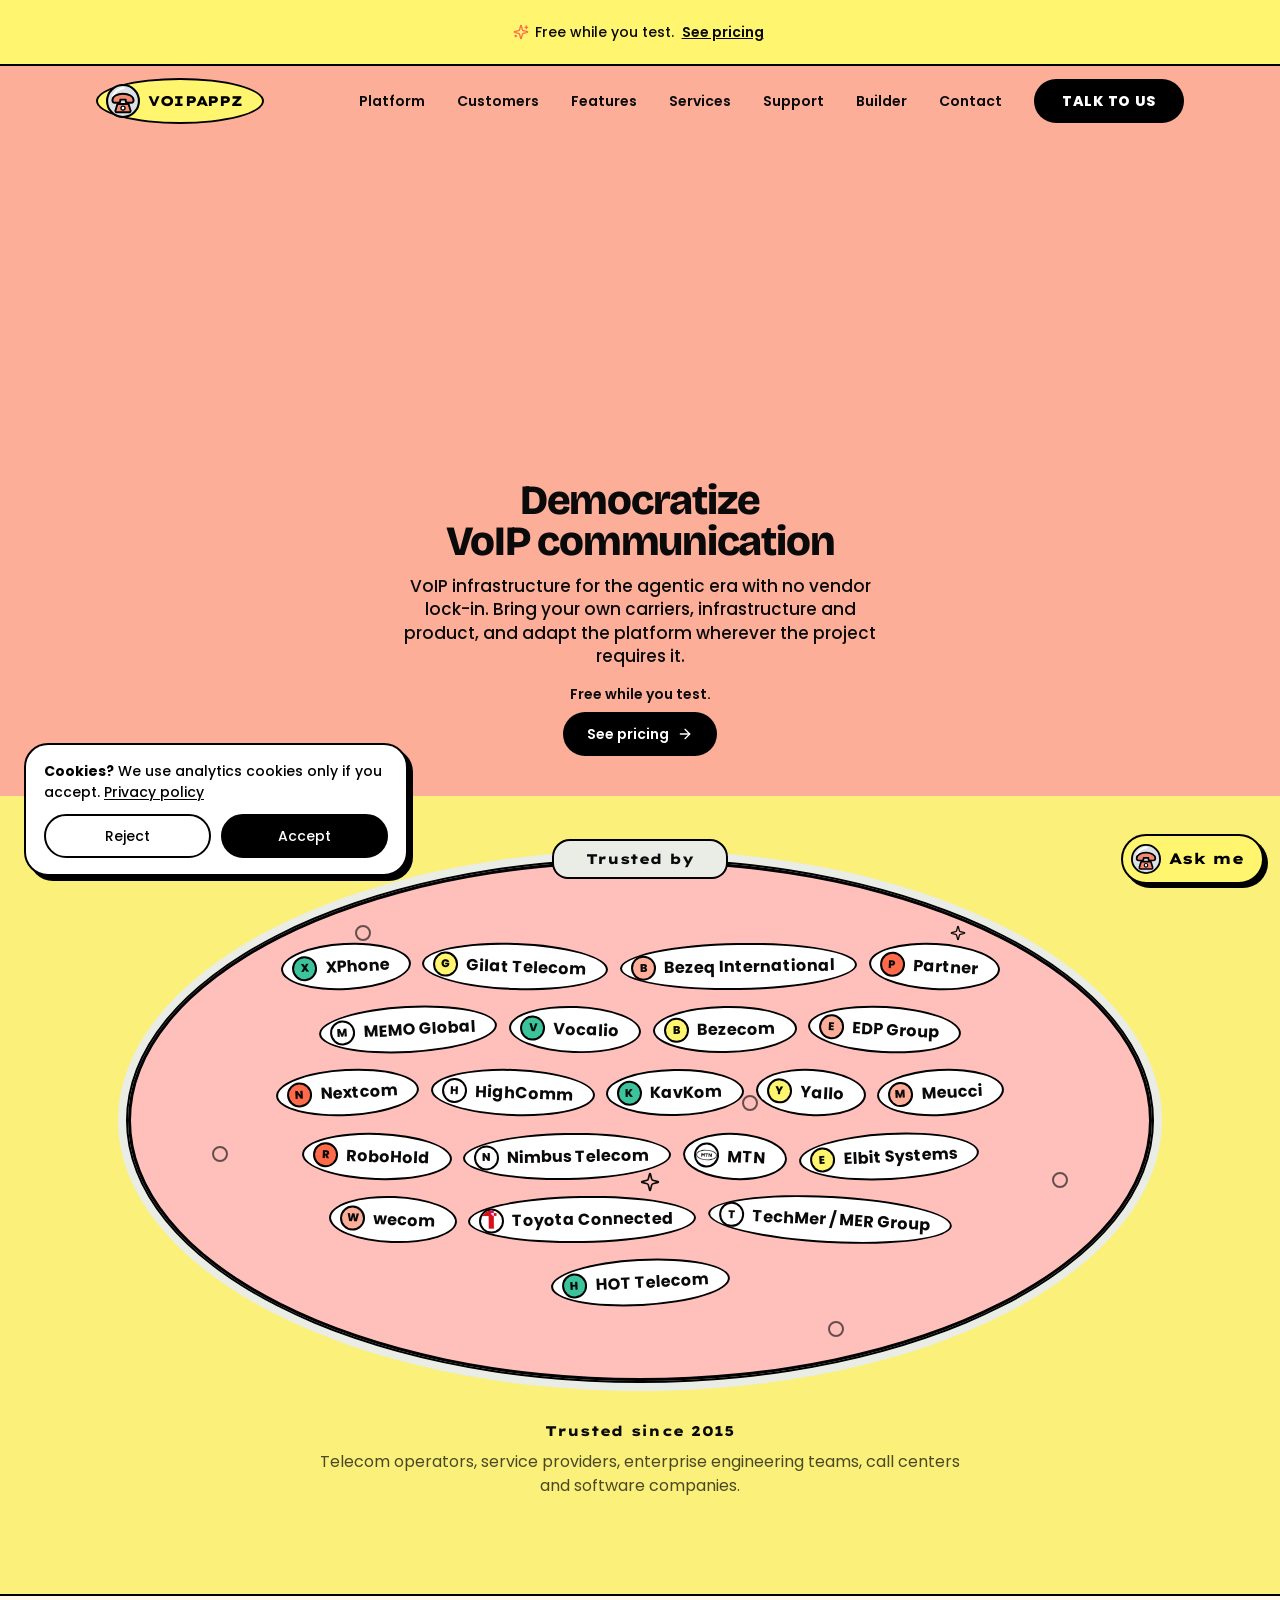
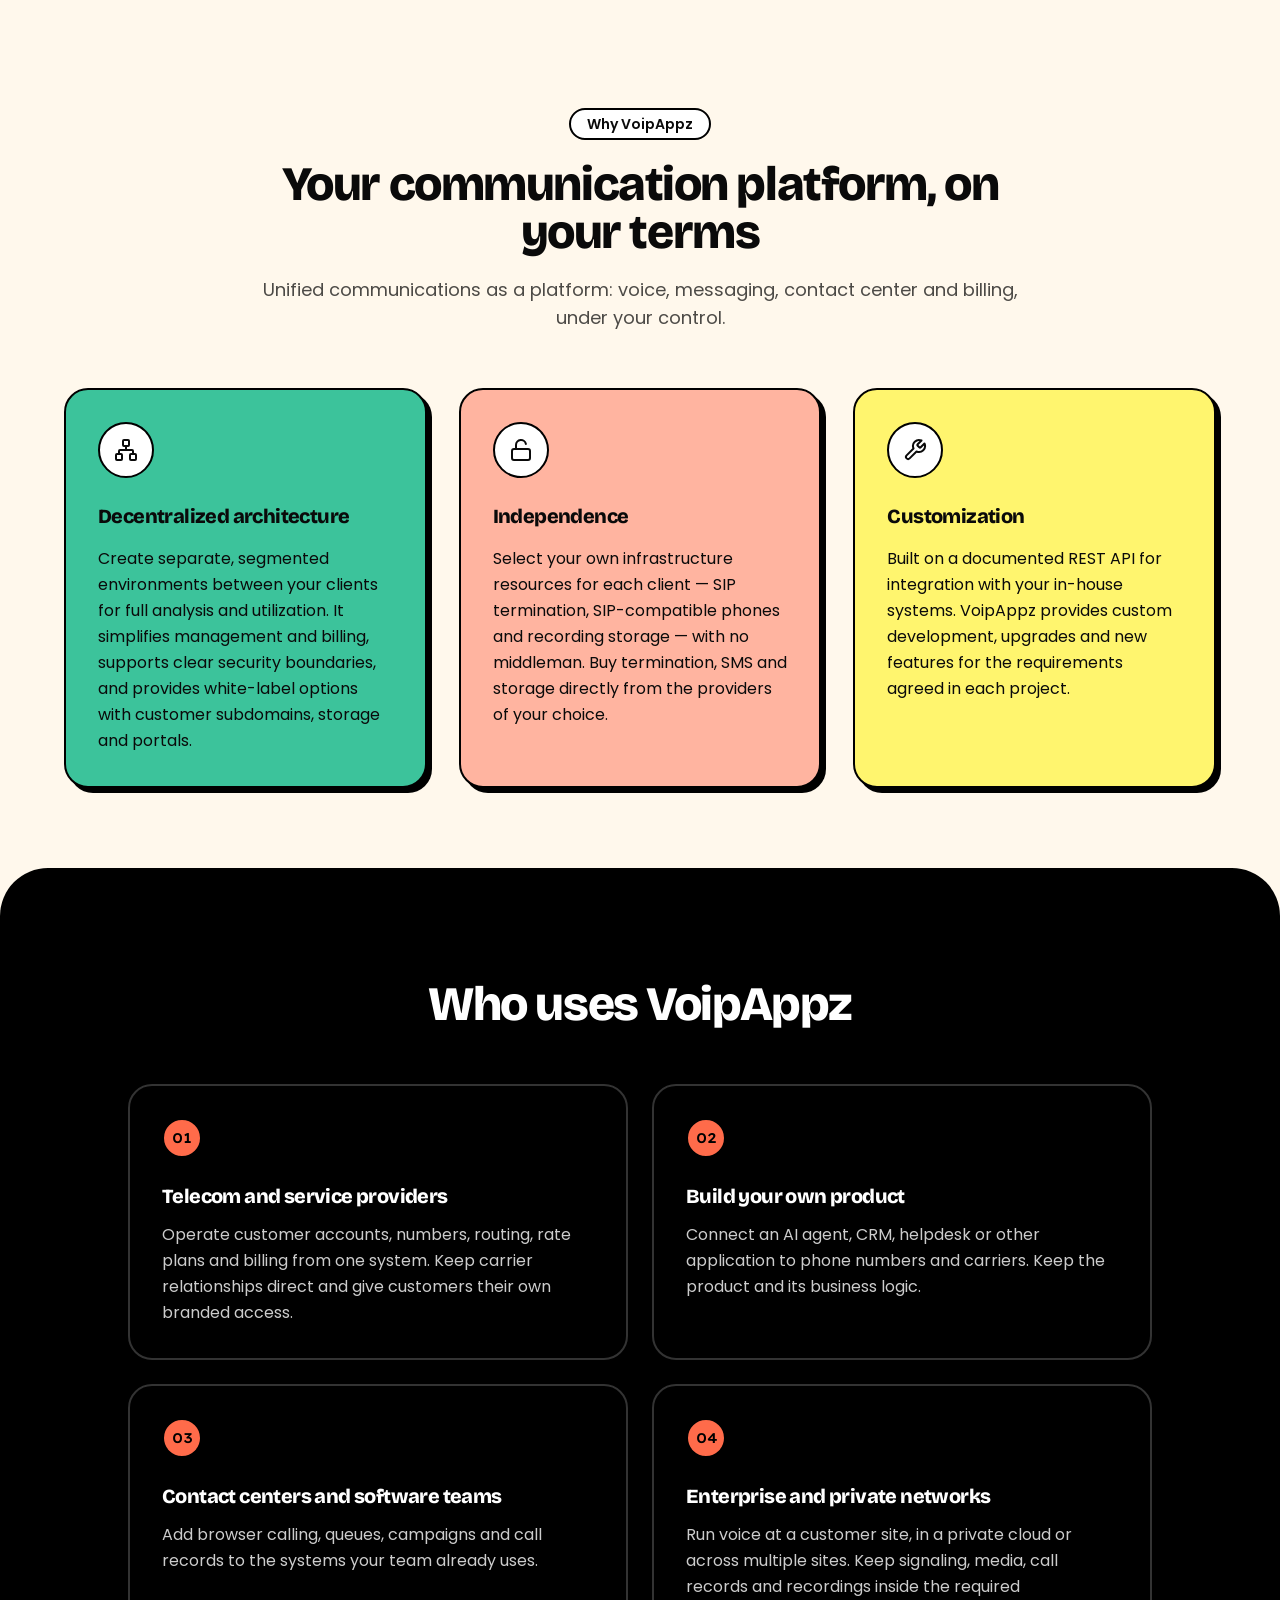
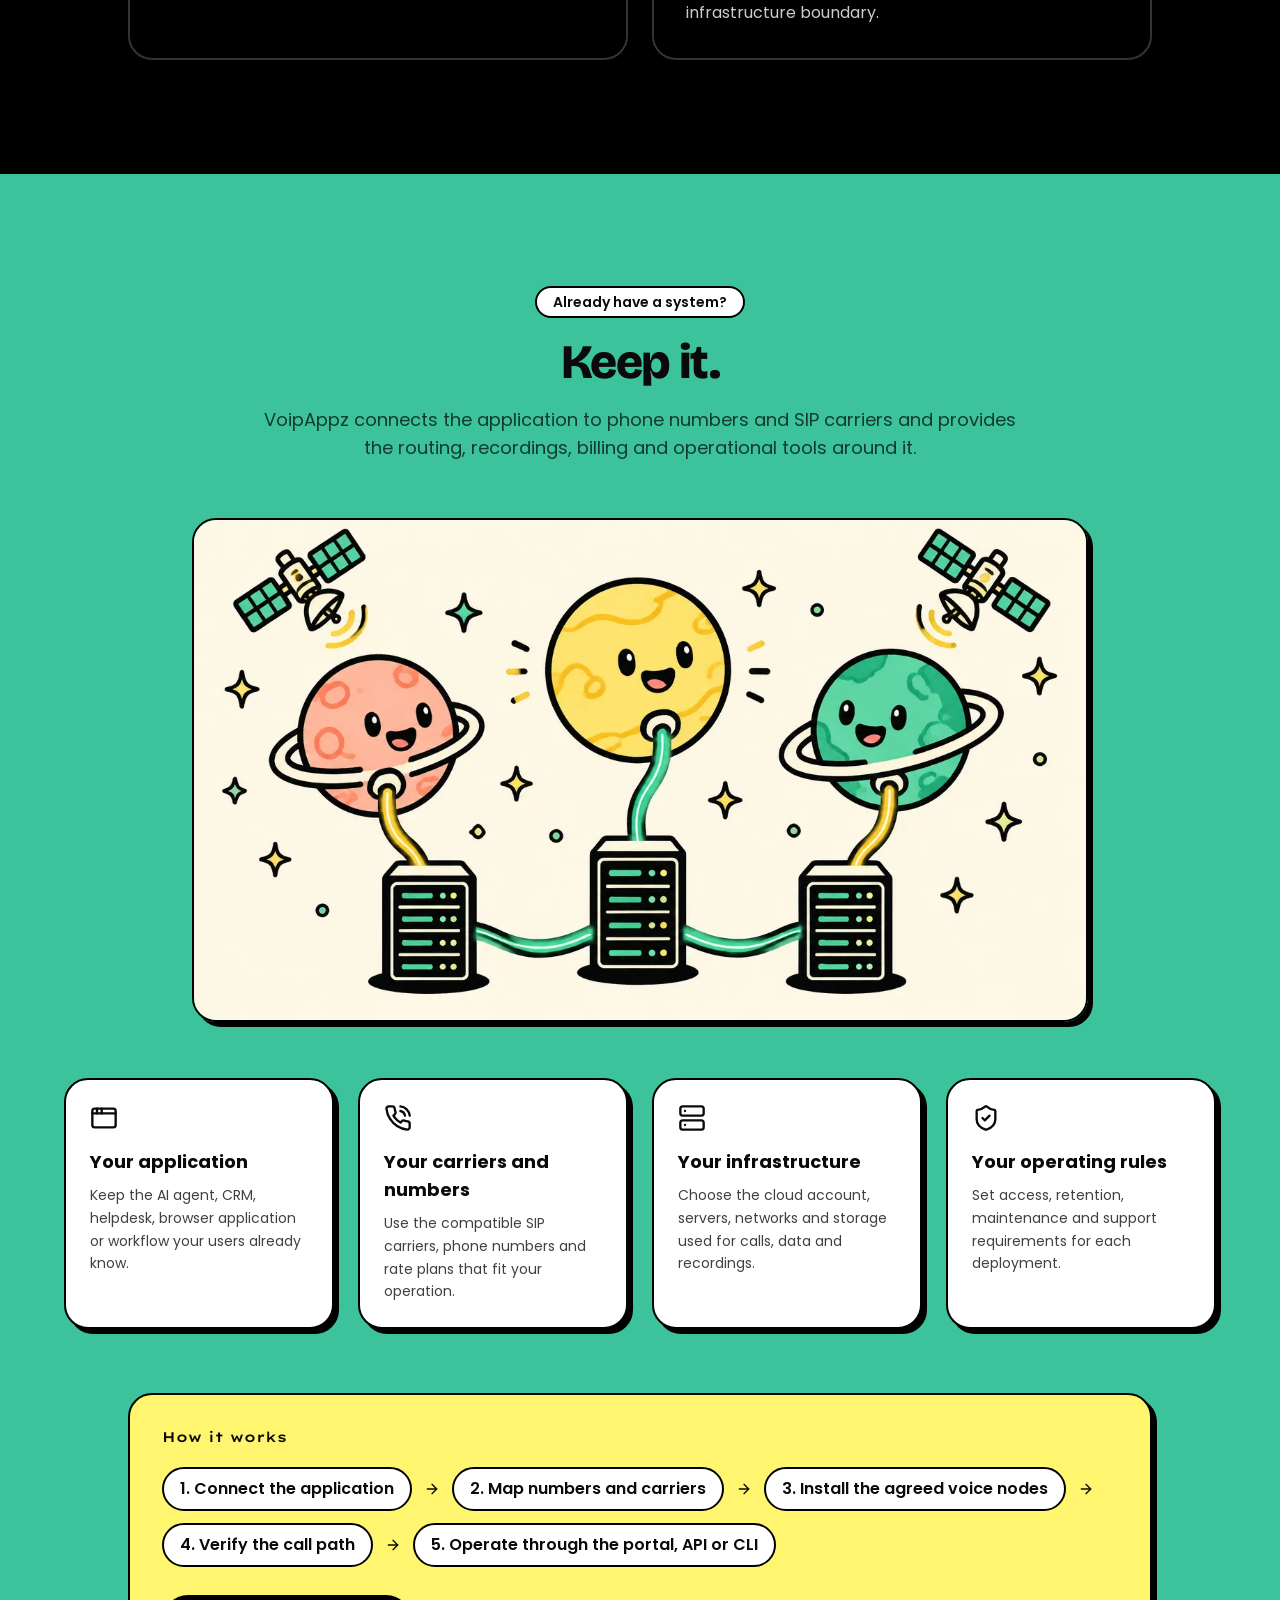
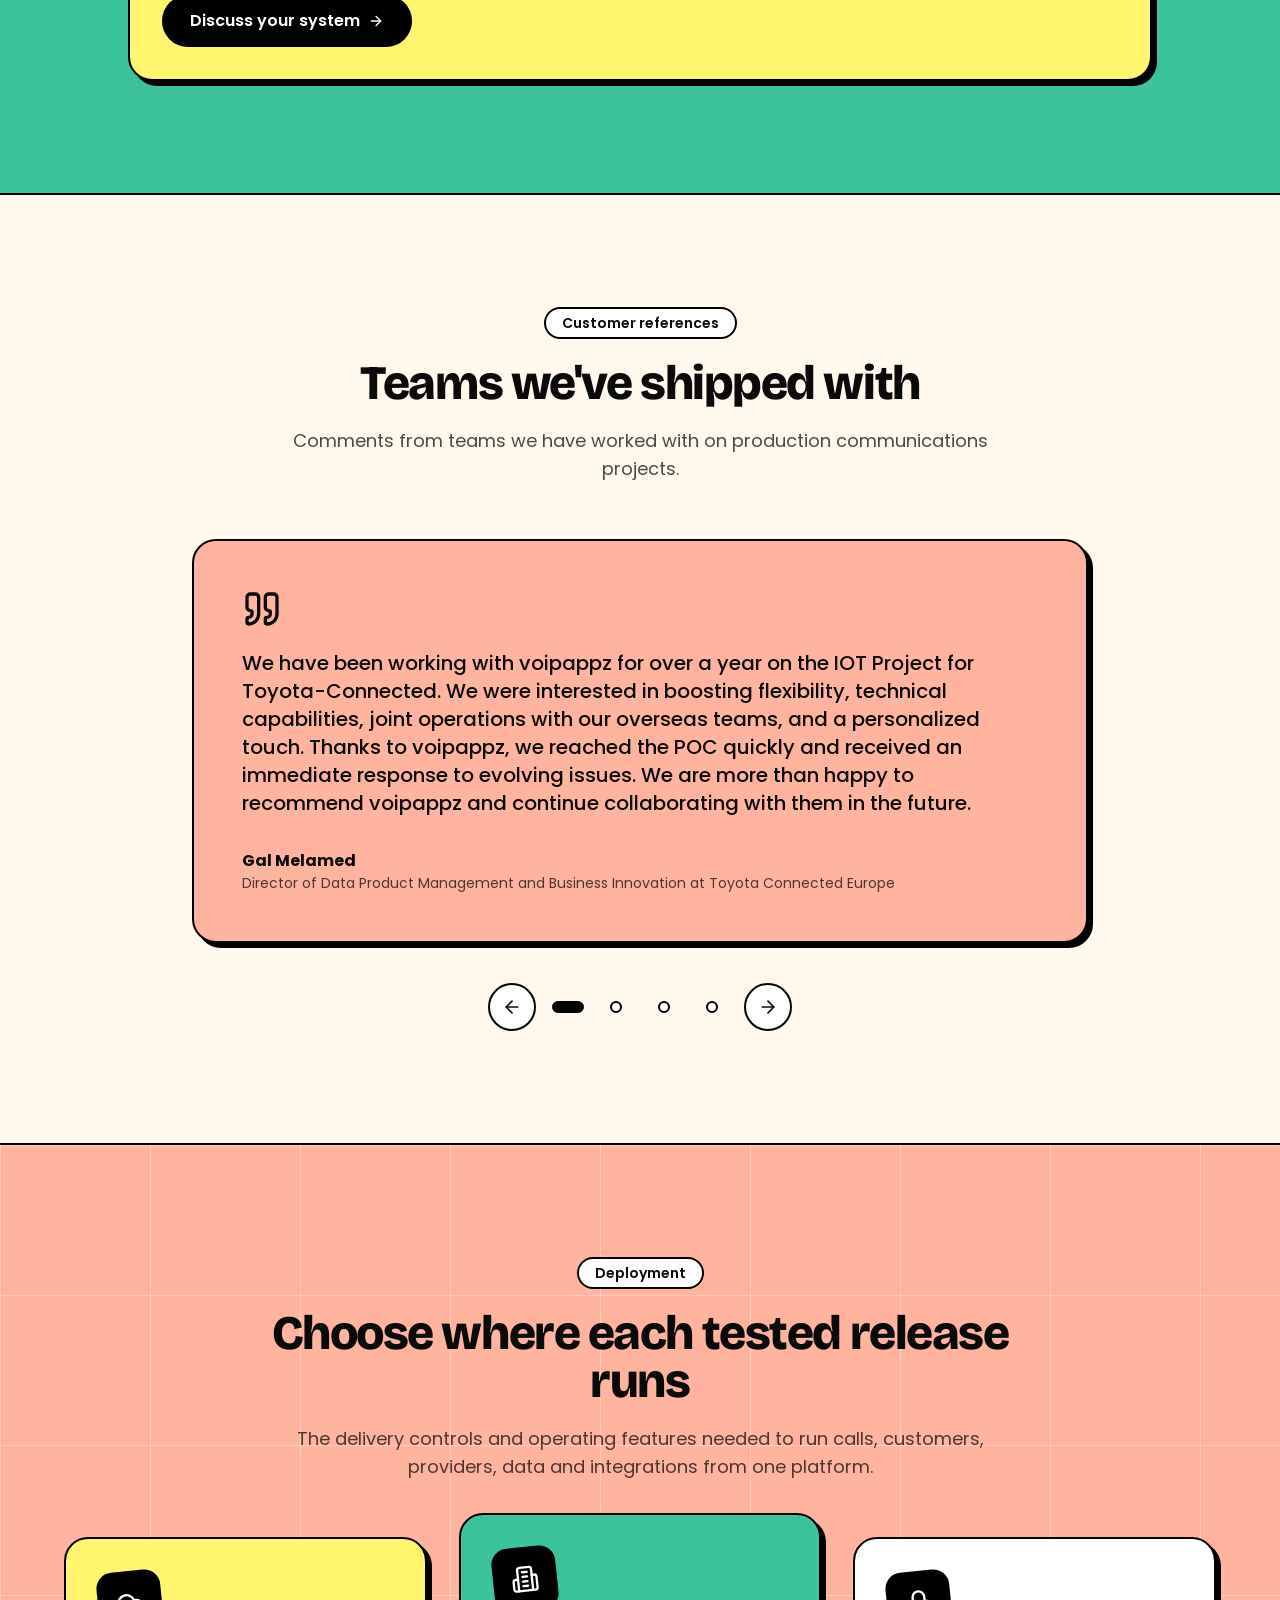
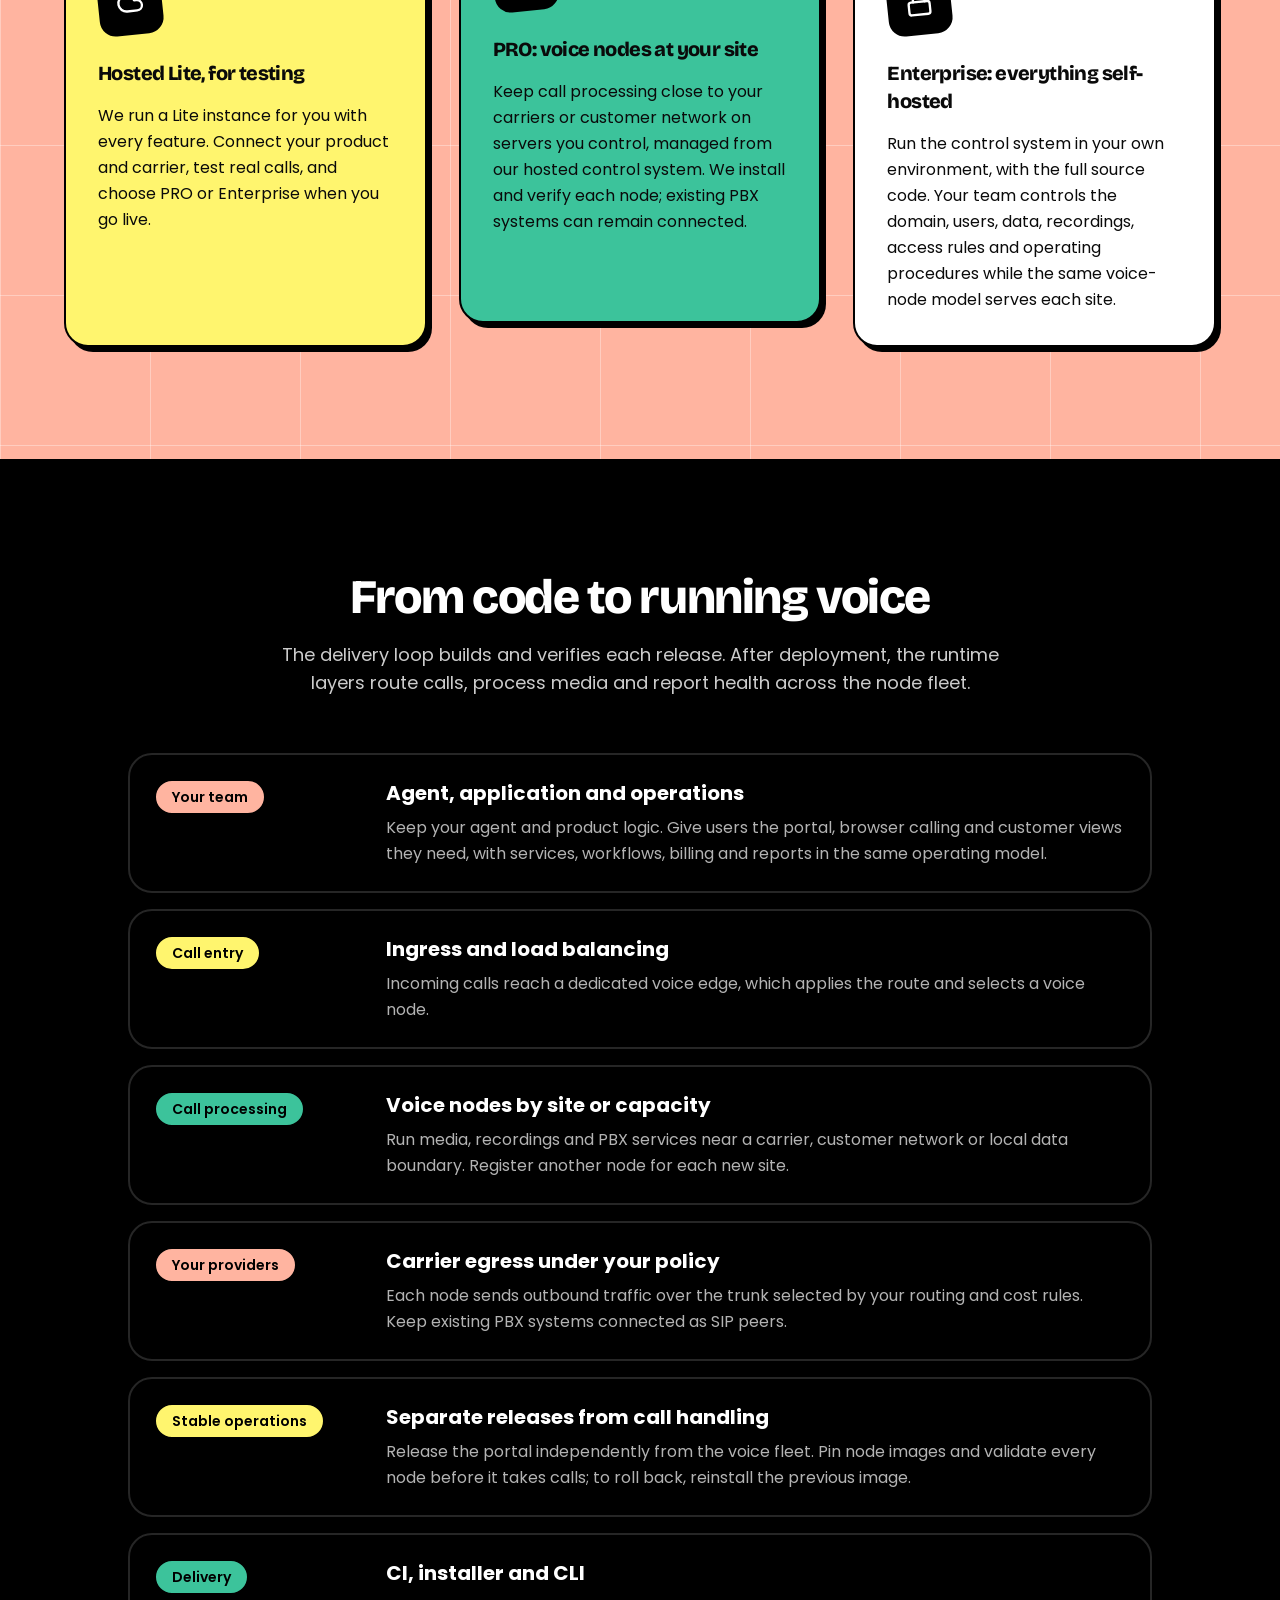
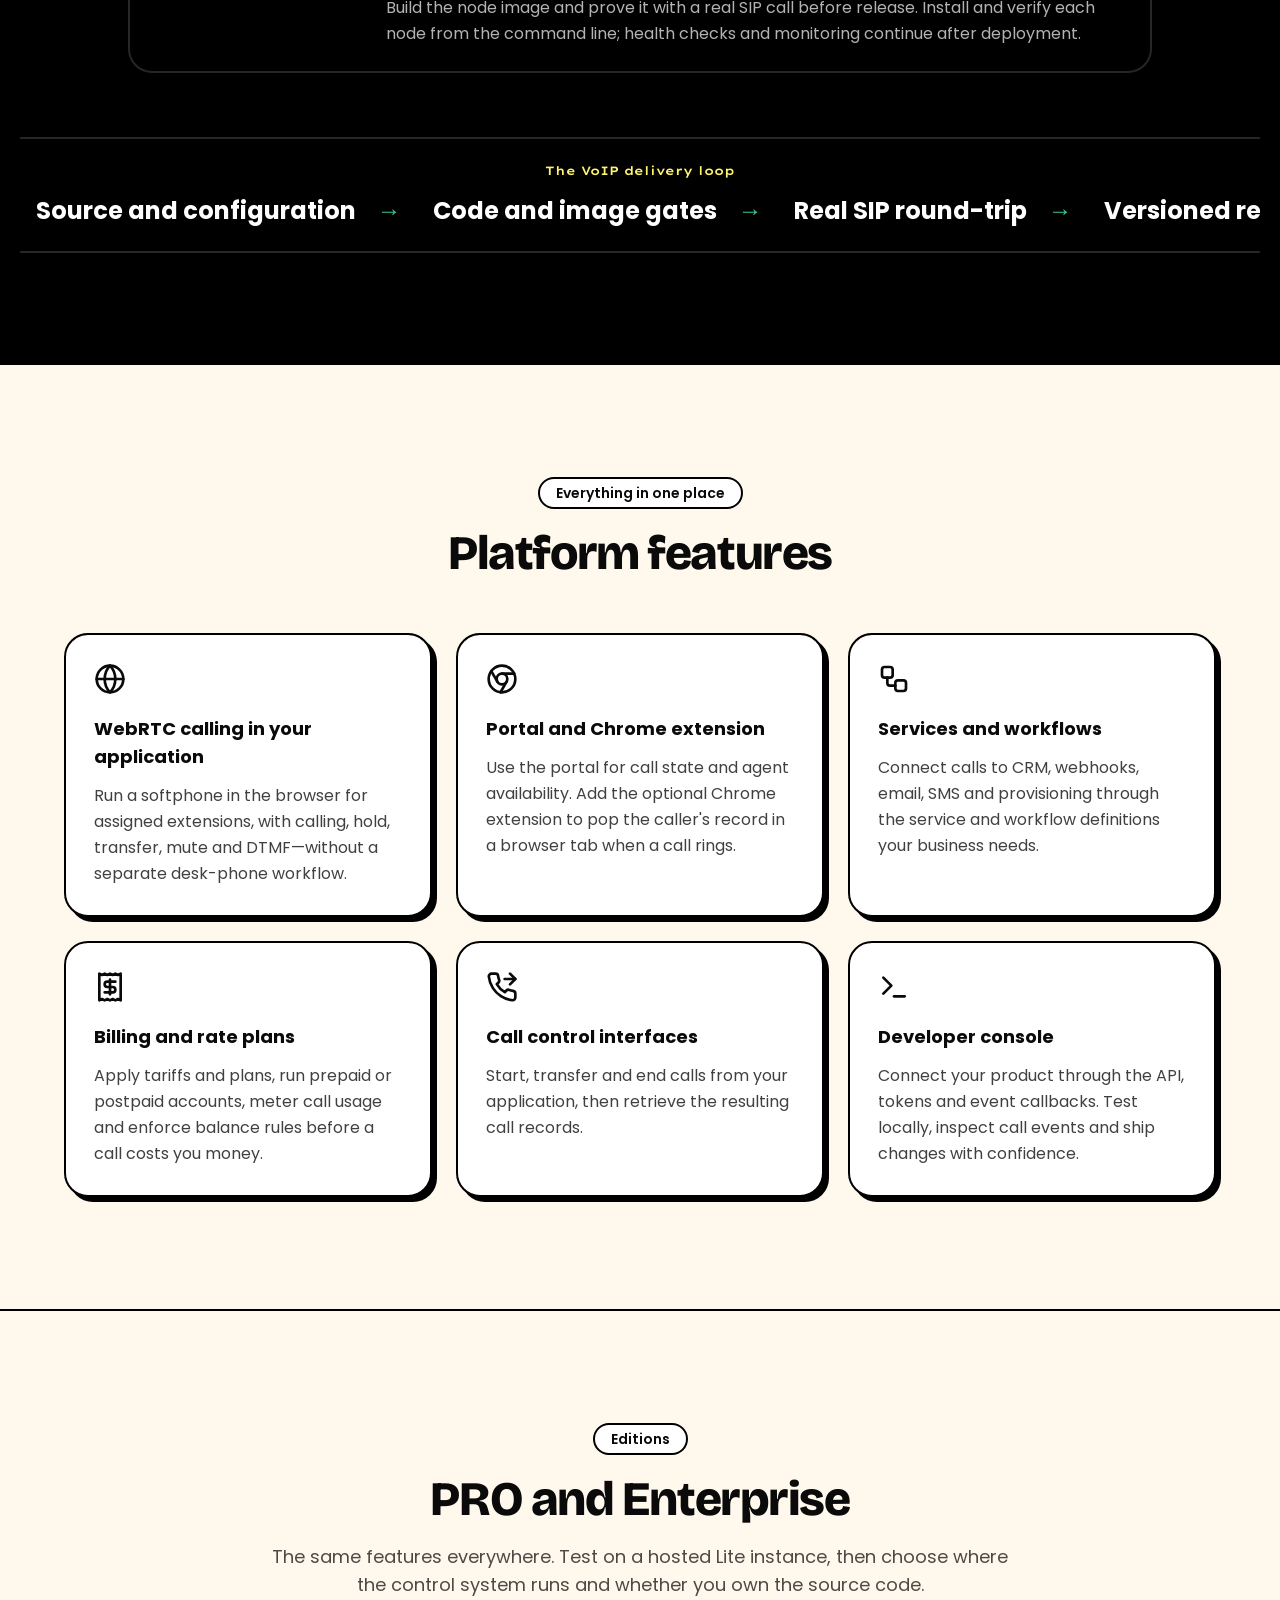
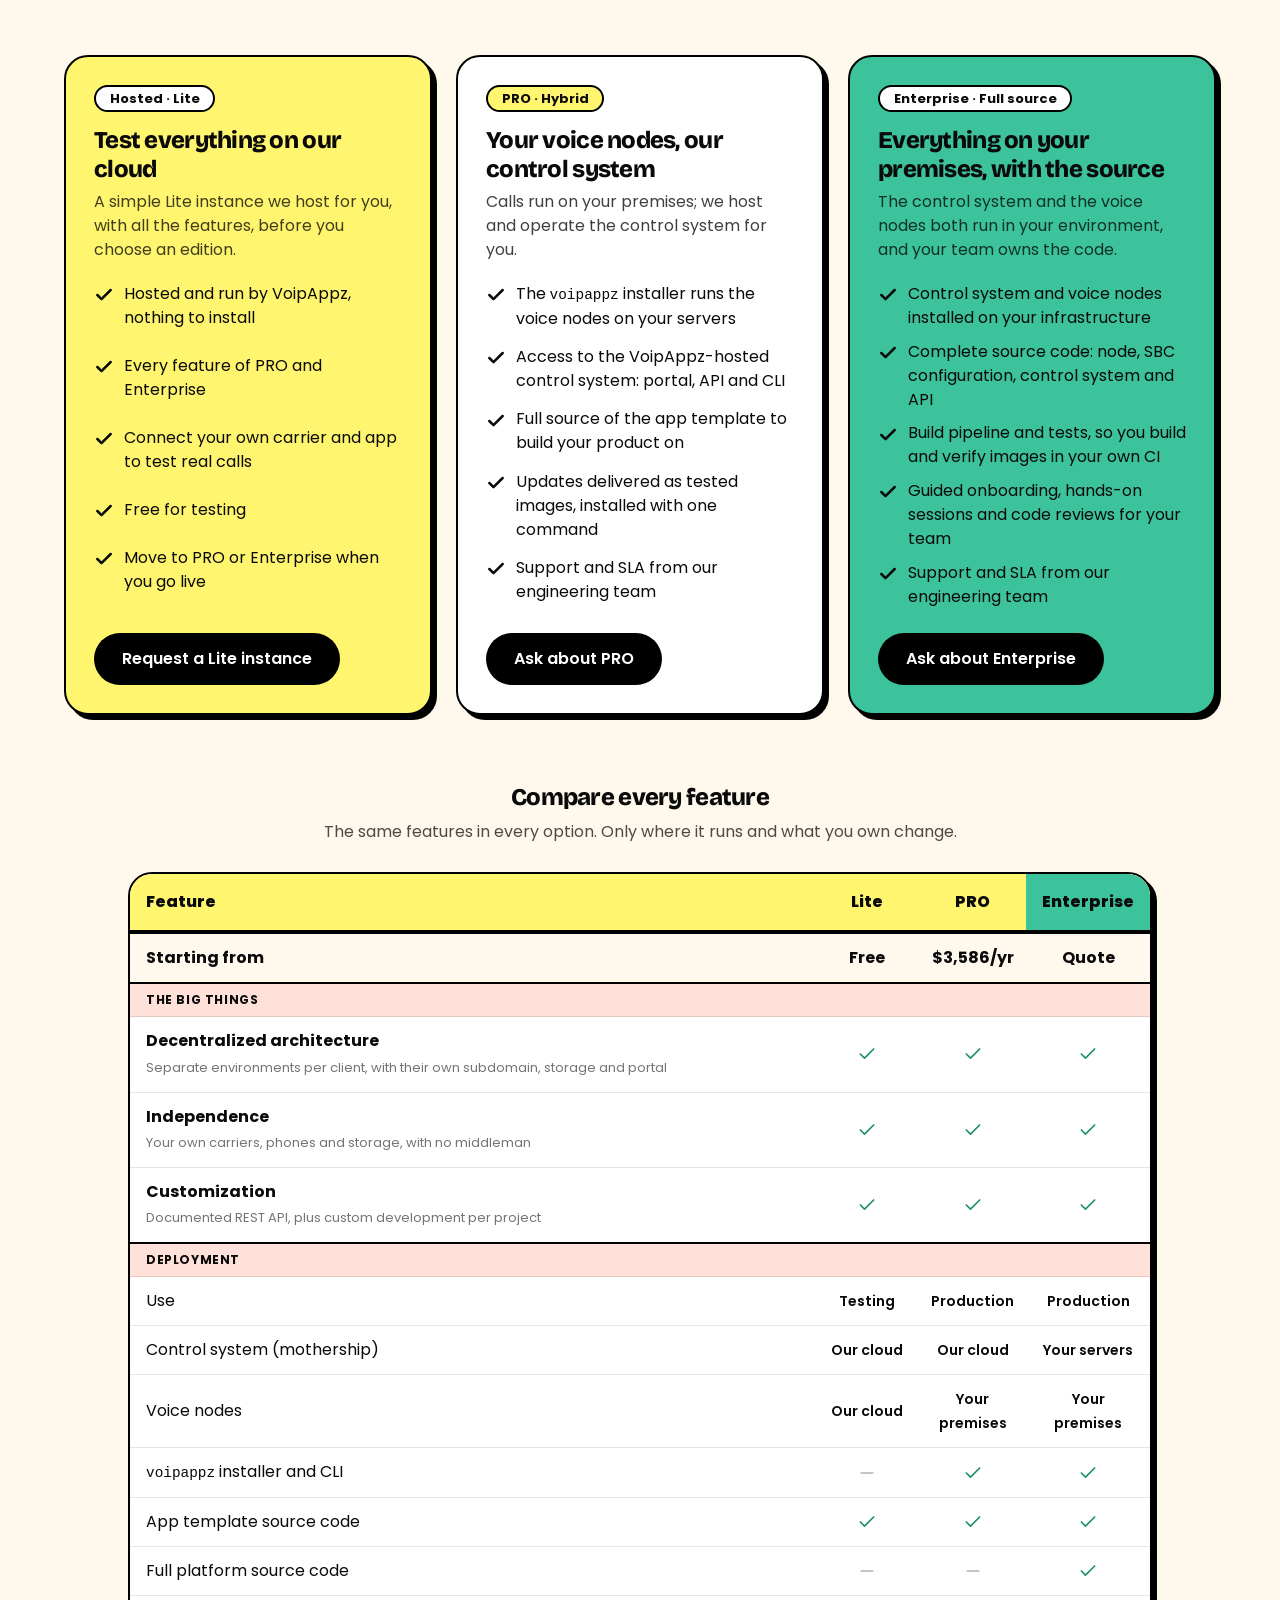
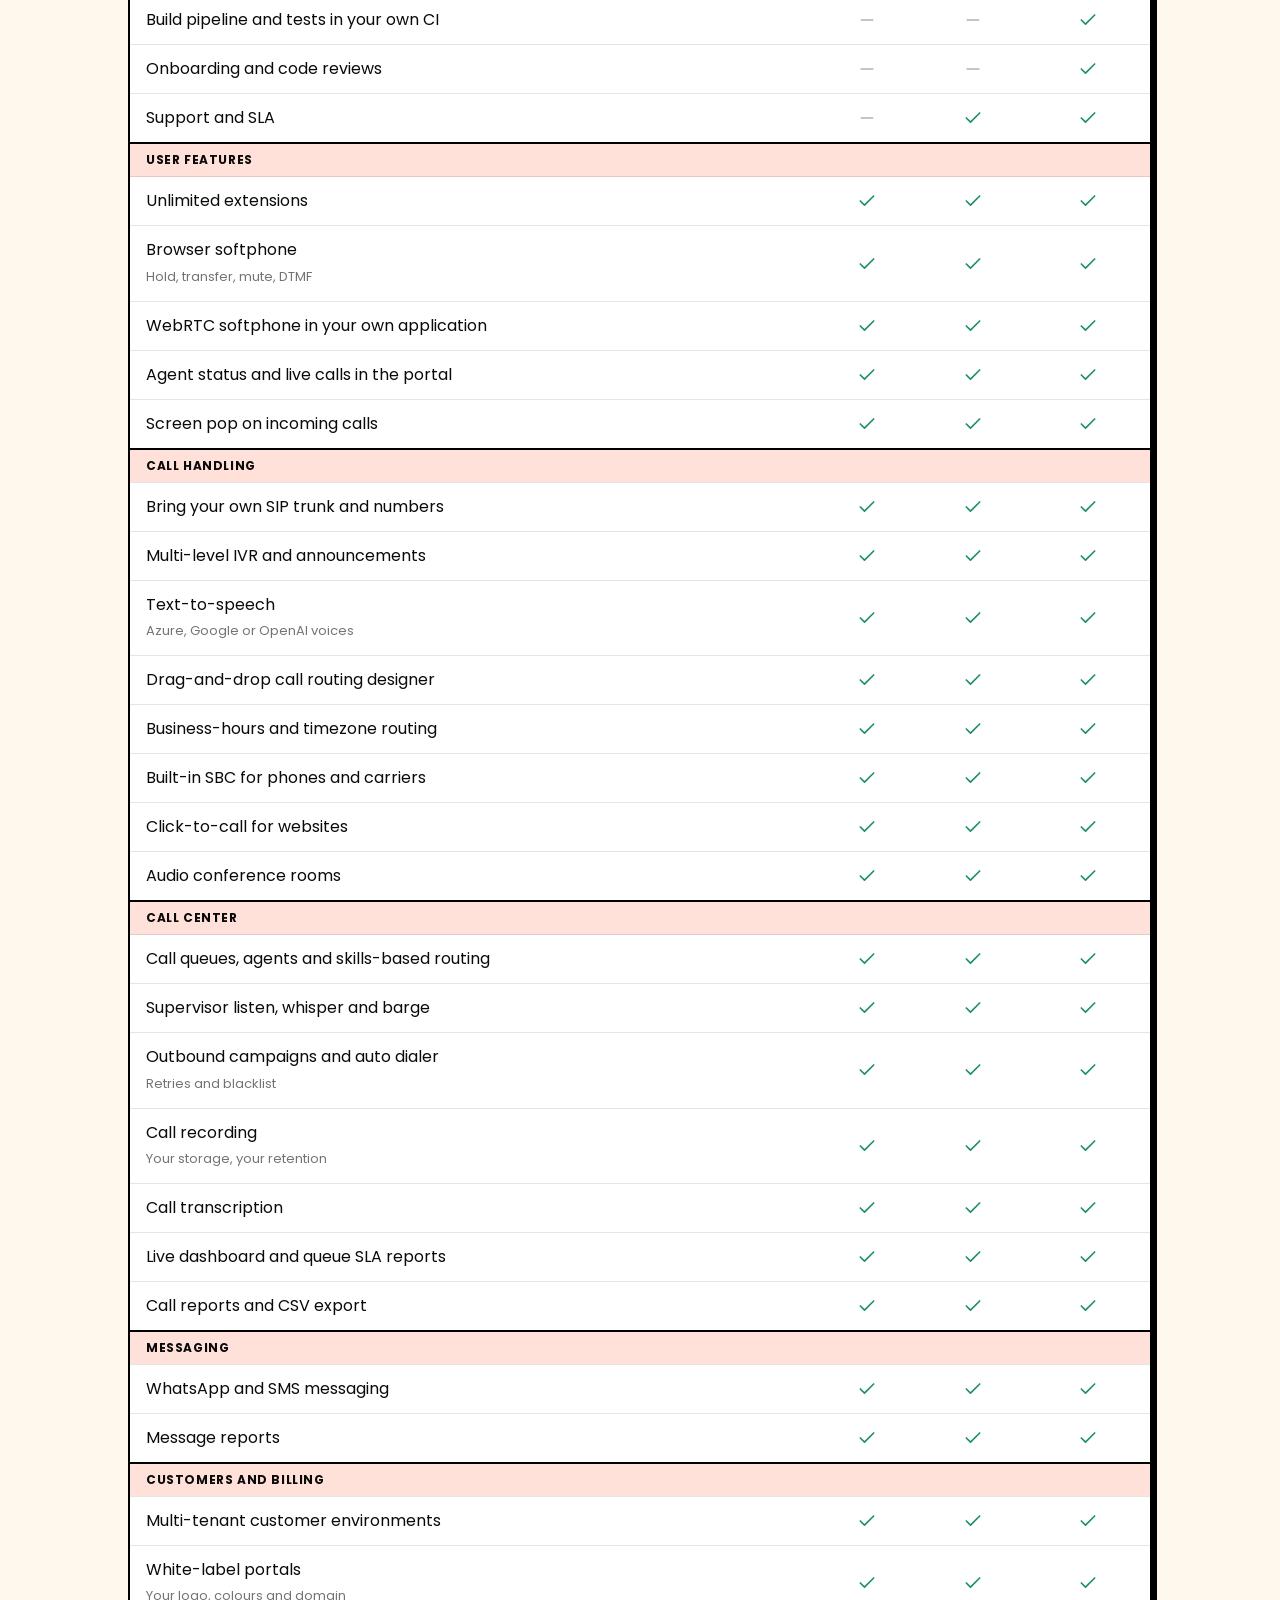
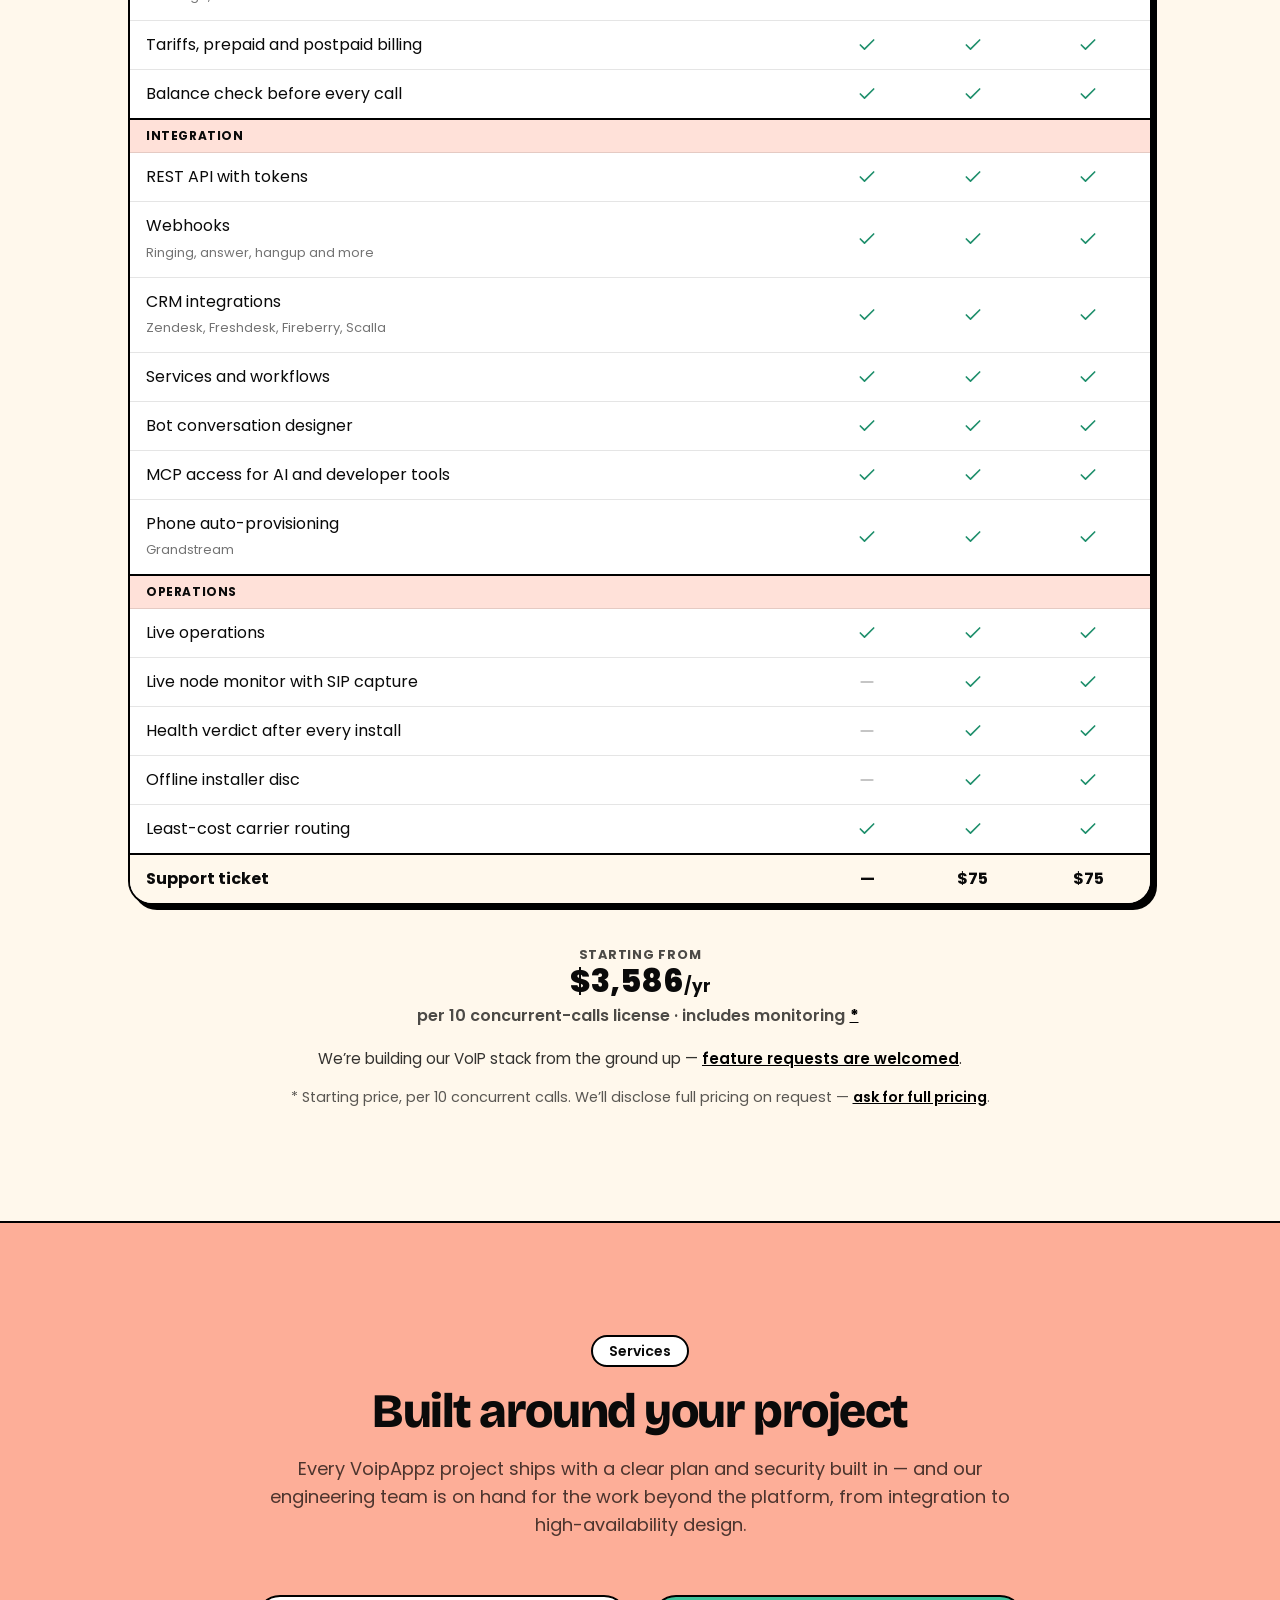
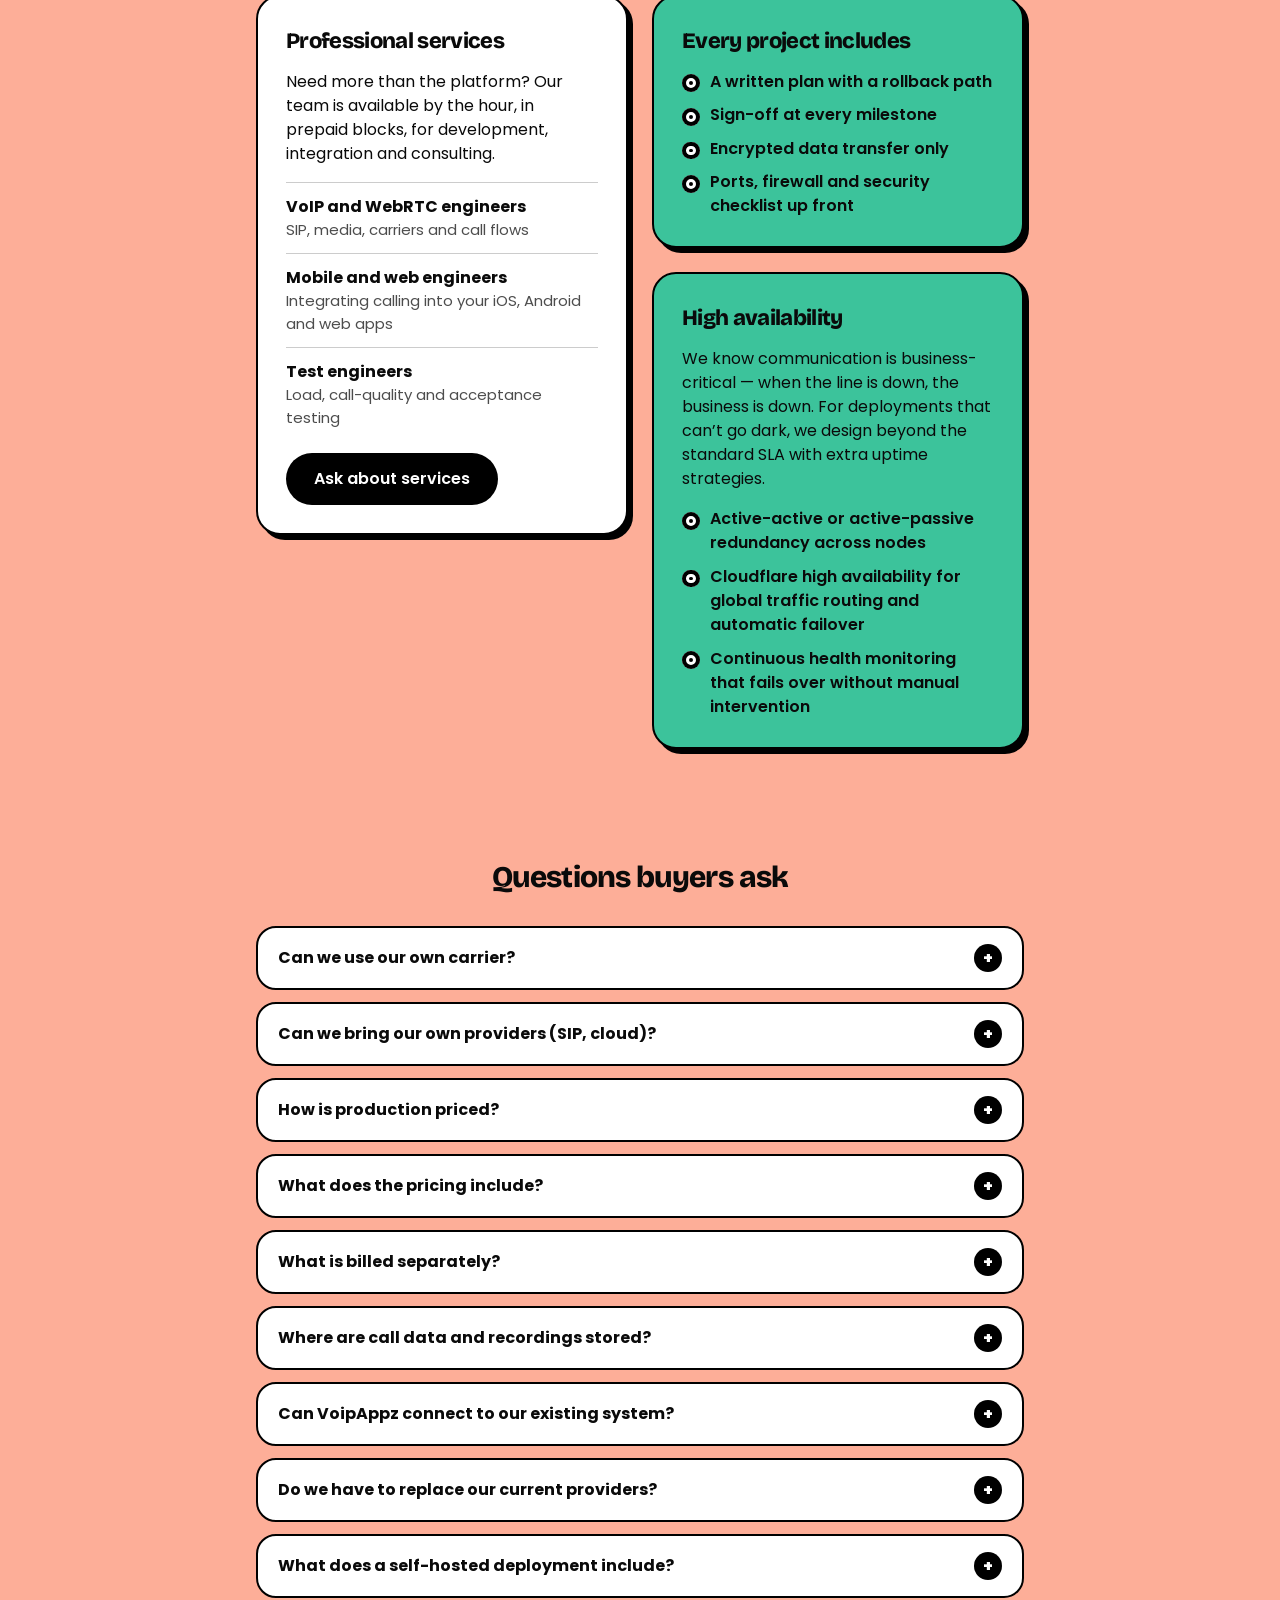
==== commit 1c7793c4: "fix(pricing): band 'includes monitoring' (SLA stays separate); FAQ notes basic monitoring Resolves C" ====
--- a/index.html
+++ b/index.html
@@ -224,7 +224,7 @@
     <script src="consent.js"></script>
 <script>window.zESettings={webWidget:{color:{theme:"#000000",launcher:"#000000",launcherText:"#FFFFFF"},launcher:{label:{"*":"Ask me"}},chat:{suppress:true},talk:{suppress:true},contactForm:{title:{"*":"Ask me"},subject:true,fields:[{id:"subject",prefill:{"*":"[WEBSALES] Sales enquiry"}}]}}};</script><!-- Zendesk Web Widget (classic) --><script>/*<![CDATA[*/window.zEmbed||function(e,t){var n,o,d,i,s,a=[],r=document.createElement("iframe");window.zEmbed=function(){a.push(arguments)},window.zE=window.zE||window.zEmbed,r.src="javascript:false",r.title="",r.role="presentation",(r.frameElement||r).style.cssText="display: none",d=document.getElementsByTagName("script"),d=d[d.length-1],d.parentNode.insertBefore(r,d),i=r.contentWindow,s=i.document;try{o=s}catch(e){n=document.domain,r.src='javascript:var d=document.open();d.domain="'+n+'";void(0);',o=s}o.open()._l=function(){var e=this.createElement("script");n&&(this.domain=n),e.id="js-iframe-async",e.src="https://assets.zendesk.com/embeddable_framework/main.js",this.t=+new Date,this.zendeskHost="voipappz.zendesk.com",this.zEQueue=a,this.body.appendChild(e)},o.write('<body onload="document._l();">'),o.close()}();/*]]>*/</script></head>
   <body>
-<div class="overflow-x-clip"><div class="bg-[#FFF56E] border-b-2 border-black text-sm text-center py-2.5 px-4 font-medium"><svg xmlns="http://www.w3.org/2000/svg" width="24" height="24" viewBox="0 0 24 24" fill="none" stroke="currentColor" stroke-width="2" stroke-linecap="round" stroke-linejoin="round" class="lucide lucide-sparkles inline w-4 h-4 text-[#FF6B4A] mr-1.5 -mt-0.5"><path d="M9.937 15.5A2 2 0 0 0 8.5 14.063l-6.135-1.582a.5.5 0 0 1 0-.962L8.5 9.936A2 2 0 0 0 9.937 8.5l1.582-6.135a.5.5 0 0 1 .963 0L14.063 8.5A2 2 0 0 0 15.5 9.937l6.135 1.581a.5.5 0 0 1 0 .964L15.5 14.063a2 2 0 0 0-1.437 1.437l-1.582 6.135a.5.5 0 0 1-.963 0z"></path><path d="M20 3v4"></path><path d="M22 5h-4"></path><path d="M4 17v2"></path><path d="M5 18H3"></path></svg>Free while you test. <a href="#editions" class="underline font-semibold">See pricing</a></div><header class="bg-[#FDAE98] sticky top-0 z-50"><div class="max-w-6xl mx-auto flex items-center gap-3 md:gap-8 px-4 md:px-8 py-3"><a href="#top" class="brand-oval mr-auto" aria-label="VoipAppz, back to top"><img src="images/badge.svg" alt="" width="34" height="34" />VOIPAPPZ</a><nav class="hidden md:flex items-center gap-8 text-sm font-semibold"><a href="#differentiators" class="hover:underline underline-offset-4">Platform</a><a href="#customers" class="hover:underline underline-offset-4">Customers</a><a href="#features" class="hover:underline underline-offset-4">Features</a><a href="#pricing" class="hover:underline underline-offset-4">Services</a><a href="#support" class="hover:underline underline-offset-4">Support</a><a href="#builder" class="hover:underline underline-offset-4">Builder</a><a href="#contact" class="hover:underline underline-offset-4">Contact</a></nav><details class="mobile-menu md:hidden relative group/menu"><summary aria-label="Menu" class="list-none [&amp;::-webkit-details-marker]:hidden w-11 h-11 grid place-items-center rounded-full border-2 border-black bg-white cursor-pointer"><svg xmlns="http://www.w3.org/2000/svg" width="24" height="24" viewBox="0 0 24 24" fill="none" stroke="currentColor" stroke-width="2" stroke-linecap="round" stroke-linejoin="round" class="lucide lucide-menu w-5 h-5"><line x1="4" x2="20" y1="12" y2="12"></line><line x1="4" x2="20" y1="6" y2="6"></line><line x1="4" x2="20" y1="18" y2="18"></line></svg></summary><nav id="mobile-nav" class="absolute right-0 top-14 w-56 sticker bg-white p-2 flex flex-col text-base font-semibold"><a href="#differentiators" class="px-4 py-3 rounded-xl hover:bg-[#FFF56E]">Platform</a><a href="#customers" class="px-4 py-3 rounded-xl hover:bg-[#FFF56E]">Customers</a><a href="#features" class="px-4 py-3 rounded-xl hover:bg-[#FFF56E]">Features</a><a href="#pricing" class="px-4 py-3 rounded-xl hover:bg-[#FFF56E]">Services</a><a href="#support" class="px-4 py-3 rounded-xl hover:bg-[#FFF56E]">Support</a><a href="#builder" class="px-4 py-3 rounded-xl hover:bg-[#FFF56E]">Builder</a></nav></details><a href="mailto:nir@voipappz.com?subject=VoipAppz%20inquiry" class="btn-pill !px-5 md:!px-7 !py-2.5 md:!py-3 text-xs md:text-sm font-extrabold tracking-wider uppercase">Talk to us</a></div></header><section id="top" class="relative bg-[#FDAE98] overflow-hidden"><picture><source media="(min-width: 640px)" srcset="images/hero-wide.webp" width="2860" height="1300" /><img src="images/hero.webp" alt="Cartoon telephone astronaut holding onto a yellow planet" width="1024" height="1024" fetchPriority="high" decoding="async" class="hero-img"/></picture><div class="absolute inset-x-0 bottom-[4%] px-5 text-center"><div class="hero-copy"><h1 class="font-extrabold text-[2.1rem] sm:text-5xl lg:text-[3rem] leading-[1.02] max-w-xl mx-auto">Democratize <br class="hidden md:block"/>VoIP communication</h1><p class="mt-3 text-[15px] md:text-[17px] font-medium max-w-lg mx-auto leading-snug">VoIP infrastructure for the agentic era with no vendor lock-in. Bring your own carriers, infrastructure and product, and adapt the platform wherever the project requires it.</p><p class="mt-4 text-sm font-semibold">Free while you test.</p><a href="#editions" class="btn-pill mt-2 !px-6 !py-3 text-sm">See pricing <svg xmlns="http://www.w3.org/2000/svg" width="24" height="24" viewBox="0 0 24 24" fill="none" stroke="currentColor" stroke-width="2" stroke-linecap="round" stroke-linejoin="round" class="lucide lucide-arrow-right w-4 h-4"><path d="M5 12h14"></path><path d="m12 5 7 7-7 7"></path></svg></a></div></div></section><section id="customers" aria-label="Trusted by" class="bg-[#FAF07A] px-5 pt-16 pb-24"><div class="relative max-w-5xl mx-auto rounded-[2.5rem] md:rounded-[50%] md:aspect-[2.6/1] bg-[#FFC0BC] border-[3px] border-black ring-[8px] md:ring-[10px] ring-[#E9EDE6] outline outline-2 outline-black"><div class="absolute -top-6 left-1/2 -translate-x-1/2 z-30 bg-[#E9EDE6] border-2 border-black rounded-b-2xl rounded-t-md px-8 py-2 font-display font-extrabold text-sm whitespace-nowrap">Trusted by</div><ul class="oval-logos" aria-label="Customers"><li><span class="chip-ic" style="background:#3CC39B">X</span>XPhone</li><li><span class="chip-ic" style="background:#FFF56E">G</span>Gilat Telecom</li><li><span class="chip-ic" style="background:#FDAE98">B</span>Bezeq International</li><li><span class="chip-ic" style="background:#FF6B4A">P</span>Partner</li><li><span class="chip-ic" style="background:#FFFFFF">M</span>MEMO Global</li><li><span class="chip-ic" style="background:#3CC39B">V</span>Vocalio</li><li><span class="chip-ic" style="background:#FFF56E">B</span>Bezecom</li><li><span class="chip-ic" style="background:#FDAE98">E</span>EDP Group</li><li><span class="chip-ic" style="background:#FF6B4A">N</span>Nextcom</li><li><span class="chip-ic" style="background:#FFFFFF">H</span>HighComm</li><li><span class="chip-ic" style="background:#3CC39B">K</span>KavKom</li><li><span class="chip-ic" style="background:#FFF56E">Y</span>Yallo</li><li><span class="chip-ic" style="background:#FDAE98">M</span>Meucci</li><li><span class="chip-ic" style="background:#FF6B4A">R</span>RoboHold</li><li><span class="chip-ic" style="background:#FFFFFF">N</span>Nimbus Telecom</li><li><img src="logos/mtn-icon.png" alt="" class="chip-ic" />MTN</li><li><span class="chip-ic" style="background:#FFF56E">E</span>Elbit Systems</li><li><span class="chip-ic" style="background:#FDAE98">W</span>wecom</li><li><img src="logos/toyotaconnected-icon.png" alt="" class="chip-ic" />Toyota Connected</li><li><span class="chip-ic" style="background:#FFFFFF">T</span>TechMer / MER Group</li><li><span class="chip-ic" style="background:#3CC39B">H</span>HOT Telecom</li></ul><span class="absolute left-[8%] top-[55%] w-4 h-4 rounded-full border-2 border-black/60"></span><span class="absolute left-[60%] top-[45%] w-4 h-4 rounded-full border-2 border-black/60"></span><span class="absolute right-[8%] top-[60%] w-4 h-4 rounded-full border-2 border-black/60"></span><span class="absolute left-[22%] top-[12%] w-4 h-4 rounded-full border-2 border-black/60"></span><span class="absolute right-[30%] bottom-[8%] w-4 h-4 rounded-full border-2 border-black/60"></span><svg xmlns="http://www.w3.org/2000/svg" width="24" height="24" viewBox="0 0 24 24" fill="none" stroke="currentColor" stroke-width="2" stroke-linecap="round" stroke-linejoin="round" class="lucide lucide-sparkle absolute left-[50%] top-[60%] w-5 h-5"><path d="M9.937 15.5A2 2 0 0 0 8.5 14.063l-6.135-1.582a.5.5 0 0 1 0-.962L8.5 9.936A2 2 0 0 0 9.937 8.5l1.582-6.135a.5.5 0 0 1 .963 0L14.063 8.5A2 2 0 0 0 15.5 9.937l6.135 1.581a.5.5 0 0 1 0 .964L15.5 14.063a2 2 0 0 0-1.437 1.437l-1.582 6.135a.5.5 0 0 1-.963 0z"></path></svg><svg xmlns="http://www.w3.org/2000/svg" width="24" height="24" viewBox="0 0 24 24" fill="none" stroke="currentColor" stroke-width="2" stroke-linecap="round" stroke-linejoin="round" class="lucide lucide-sparkle absolute right-[18%] top-[12%] w-4 h-4"><path d="M9.937 15.5A2 2 0 0 0 8.5 14.063l-6.135-1.582a.5.5 0 0 1 0-.962L8.5 9.936A2 2 0 0 0 9.937 8.5l1.582-6.135a.5.5 0 0 1 .963 0L14.063 8.5A2 2 0 0 0 15.5 9.937l6.135 1.581a.5.5 0 0 1 0 .964L15.5 14.063a2 2 0 0 0-1.437 1.437l-1.582 6.135a.5.5 0 0 1-.963 0z"></path></svg></div><p class="trusted-since">Trusted since 2015</p><p class="trusted-sub">Telecom operators, service providers, enterprise engineering teams, call centers and software companies.</p></section><section id="differentiators" class="bg-[#FFF8EC] py-28 px-5 border-t-2 border-black"><div class="text-center max-w-3xl mx-auto mb-14"><span class="inline-block bg-white border-2 border-black rounded-full px-4 py-1 text-sm font-semibold mb-5">Why VoipAppz</span><h2 class="font-extrabold text-3xl md:text-5xl leading-[1.1] ">Your communication platform, on your terms</h2><p class="mt-5 text-lg text-black/70">Unified communications as a platform: voice, messaging, contact center and billing, under your control.</p></div><div class="max-w-6xl mx-auto grid md:grid-cols-3 gap-8"><div class="sticker bg-[#3CC39B] p-8 hover:-rotate-1 transition-transform"><div class="w-14 h-14 rounded-full bg-white border-2 border-black grid place-items-center mb-6"><svg xmlns="http://www.w3.org/2000/svg" width="24" height="24" viewBox="0 0 24 24" fill="none" stroke="currentColor" stroke-width="2" stroke-linecap="round" stroke-linejoin="round" class="lucide lucide-network w-6 h-6"><rect x="16" y="16" width="6" height="6" rx="1"></rect><rect x="2" y="16" width="6" height="6" rx="1"></rect><rect x="9" y="2" width="6" height="6" rx="1"></rect><path d="M5 16v-3a1 1 0 0 1 1-1h12a1 1 0 0 1 1 1v3"></path><path d="M12 12V8"></path></svg></div><h3 class="font-extrabold text-xl mb-4">Decentralized architecture</h3><p class="leading-relaxed">Create separate, segmented environments between your clients for full analysis and utilization. It simplifies management and billing, supports clear security boundaries, and provides white-label options with customer subdomains, storage and portals.</p></div><div class="sticker bg-[#FFB4A0] p-8 hover:-rotate-1 transition-transform"><div class="w-14 h-14 rounded-full bg-white border-2 border-black grid place-items-center mb-6"><svg xmlns="http://www.w3.org/2000/svg" width="24" height="24" viewBox="0 0 24 24" fill="none" stroke="currentColor" stroke-width="2" stroke-linecap="round" stroke-linejoin="round" class="lucide lucide-lock-open w-6 h-6"><rect width="18" height="11" x="3" y="11" rx="2" ry="2"></rect><path d="M7 11V7a5 5 0 0 1 9.9-1"></path></svg></div><h3 class="font-extrabold text-xl mb-4">Independence</h3><p class="leading-relaxed">Select your own infrastructure resources for each client — SIP termination, SIP-compatible phones and recording storage — with no middleman. Buy termination, SMS and storage directly from the providers of your choice.</p></div><div class="sticker bg-[#FFF56E] p-8 hover:-rotate-1 transition-transform"><div class="w-14 h-14 rounded-full bg-white border-2 border-black grid place-items-center mb-6"><svg xmlns="http://www.w3.org/2000/svg" width="24" height="24" viewBox="0 0 24 24" fill="none" stroke="currentColor" stroke-width="2" stroke-linecap="round" stroke-linejoin="round" class="lucide lucide-wrench w-6 h-6"><path d="M14.7 6.3a1 1 0 0 0 0 1.4l1.6 1.6a1 1 0 0 0 1.4 0l3.77-3.77a6 6 0 0 1-7.94 7.94l-6.91 6.91a2.12 2.12 0 0 1-3-3l6.91-6.91a6 6 0 0 1 7.94-7.94l-3.76 3.76z"></path></svg></div><h3 class="font-extrabold text-xl mb-4">Customization</h3><p class="leading-relaxed">Built on a documented REST API for integration with your in-house systems. VoipAppz provides custom development, upgrades and new features for the requirements agreed in each project.</p></div></div></section><section id="audience" class="bg-black text-white py-28 px-5 rounded-t-[3rem] -mt-8 relative"><div class="text-center max-w-3xl mx-auto mb-14"><h2 class="font-extrabold text-3xl md:text-5xl leading-[1.1] text-white">Who uses VoipAppz</h2></div><div class="max-w-5xl mx-auto grid md:grid-cols-2 gap-6"><div class="group rounded-[1.5rem] border-2 border-white/20 p-8 hover:bg-[#FFF56E] hover:text-black transition-colors duration-300"><span class="font-display text-sm w-10 h-10 grid place-items-center rounded-full bg-[#FF6B4A] text-black border-2 border-black mb-6">01</span><h3 class="font-extrabold text-xl mb-3">Telecom and service providers</h3><p class="opacity-80 leading-relaxed">Operate customer accounts, numbers, routing, rate plans and billing from one system. Keep carrier relationships direct and give customers their own branded access.</p></div><div class="group rounded-[1.5rem] border-2 border-white/20 p-8 hover:bg-[#FFF56E] hover:text-black transition-colors duration-300"><span class="font-display text-sm w-10 h-10 grid place-items-center rounded-full bg-[#FF6B4A] text-black border-2 border-black mb-6">02</span><h3 class="font-extrabold text-xl mb-3">Build your own product</h3><p class="opacity-80 leading-relaxed">Connect an AI agent, CRM, helpdesk or other application to phone numbers and carriers. Keep the product and its business logic.</p></div><div class="group rounded-[1.5rem] border-2 border-white/20 p-8 hover:bg-[#FFF56E] hover:text-black transition-colors duration-300"><span class="font-display text-sm w-10 h-10 grid place-items-center rounded-full bg-[#FF6B4A] text-black border-2 border-black mb-6">03</span><h3 class="font-extrabold text-xl mb-3">Contact centers and software teams</h3><p class="opacity-80 leading-relaxed">Add browser calling, queues, campaigns and call records to the systems your team already uses.</p></div><div class="group rounded-[1.5rem] border-2 border-white/20 p-8 hover:bg-[#FFF56E] hover:text-black transition-colors duration-300"><span class="font-display text-sm w-10 h-10 grid place-items-center rounded-full bg-[#FF6B4A] text-black border-2 border-black mb-6">04</span><h3 class="font-extrabold text-xl mb-3">Enterprise and private networks</h3><p class="opacity-80 leading-relaxed">Run voice at a customer site, in a private cloud or across multiple sites. Keep signaling, media, call records and recordings inside the required infrastructure boundary.</p></div></div></section><section class="bg-[#3CC39B] py-28 px-5 border-y-2 border-black"><div class="text-center max-w-3xl mx-auto mb-14"><span class="inline-block bg-white border-2 border-black rounded-full px-4 py-1 text-sm font-semibold mb-5">Already have a system?</span><h2 class="font-extrabold text-3xl md:text-5xl leading-[1.1] ">Keep it.</h2><p class="mt-5 text-lg text-black/70">VoipAppz connects the application to phone numbers and SIP carriers and provides the routing, recordings, billing and operational tools around it.</p></div><img src="images/existing-system.webp" alt="Cartoon planets connected by phone cables" width="1280" height="720" loading="lazy" decoding="async" class="block w-full max-w-4xl mx-auto aspect-video object-cover sticker mb-14"/><div class="max-w-6xl mx-auto grid sm:grid-cols-2 lg:grid-cols-4 gap-6"><div class="sticker bg-white p-6 hover:-translate-y-1 transition-transform"><svg xmlns="http://www.w3.org/2000/svg" width="24" height="24" viewBox="0 0 24 24" fill="none" stroke="currentColor" stroke-width="2" stroke-linecap="round" stroke-linejoin="round" class="lucide lucide-app-window w-7 h-7 mb-4"><rect x="2" y="4" width="20" height="16" rx="2"></rect><path d="M10 4v4"></path><path d="M2 8h20"></path><path d="M6 4v4"></path></svg><h3 class="font-bold text-lg mb-2" style="font-family:Poppins;letter-spacing:0">Your application</h3><p class="text-sm leading-relaxed text-black/75">Keep the AI agent, CRM, helpdesk, browser application or workflow your users already know.</p></div><div class="sticker bg-white p-6 hover:-translate-y-1 transition-transform"><svg xmlns="http://www.w3.org/2000/svg" width="24" height="24" viewBox="0 0 24 24" fill="none" stroke="currentColor" stroke-width="2" stroke-linecap="round" stroke-linejoin="round" class="lucide lucide-phone-call w-7 h-7 mb-4"><path d="M22 16.92v3a2 2 0 0 1-2.18 2 19.79 19.79 0 0 1-8.63-3.07 19.5 19.5 0 0 1-6-6 19.79 19.79 0 0 1-3.07-8.67A2 2 0 0 1 4.11 2h3a2 2 0 0 1 2 1.72 12.84 12.84 0 0 0 .7 2.81 2 2 0 0 1-.45 2.11L8.09 9.91a16 16 0 0 0 6 6l1.27-1.27a2 2 0 0 1 2.11-.45 12.84 12.84 0 0 0 2.81.7A2 2 0 0 1 22 16.92z"></path><path d="M14.05 2a9 9 0 0 1 8 7.94"></path><path d="M14.05 6A5 5 0 0 1 18 10"></path></svg><h3 class="font-bold text-lg mb-2" style="font-family:Poppins;letter-spacing:0">Your carriers and numbers</h3><p class="text-sm leading-relaxed text-black/75">Use the compatible SIP carriers, phone numbers and rate plans that fit your operation.</p></div><div class="sticker bg-white p-6 hover:-translate-y-1 transition-transform"><svg xmlns="http://www.w3.org/2000/svg" width="24" height="24" viewBox="0 0 24 24" fill="none" stroke="currentColor" stroke-width="2" stroke-linecap="round" stroke-linejoin="round" class="lucide lucide-server w-7 h-7 mb-4"><rect width="20" height="8" x="2" y="2" rx="2" ry="2"></rect><rect width="20" height="8" x="2" y="14" rx="2" ry="2"></rect><line x1="6" x2="6.01" y1="6" y2="6"></line><line x1="6" x2="6.01" y1="18" y2="18"></line></svg><h3 class="font-bold text-lg mb-2" style="font-family:Poppins;letter-spacing:0">Your infrastructure</h3><p class="text-sm leading-relaxed text-black/75">Choose the cloud account, servers, networks and storage used for calls, data and recordings.</p></div><div class="sticker bg-white p-6 hover:-translate-y-1 transition-transform"><svg xmlns="http://www.w3.org/2000/svg" width="24" height="24" viewBox="0 0 24 24" fill="none" stroke="currentColor" stroke-width="2" stroke-linecap="round" stroke-linejoin="round" class="lucide lucide-shield-check w-7 h-7 mb-4"><path d="M20 13c0 5-3.5 7.5-7.66 8.95a1 1 0 0 1-.67-.01C7.5 20.5 4 18 4 13V6a1 1 0 0 1 1-1c2 0 4.5-1.2 6.24-2.72a1.17 1.17 0 0 1 1.52 0C14.51 3.81 17 5 19 5a1 1 0 0 1 1 1z"></path><path d="m9 12 2 2 4-4"></path></svg><h3 class="font-bold text-lg mb-2" style="font-family:Poppins;letter-spacing:0">Your operating rules</h3><p class="text-sm leading-relaxed text-black/75">Set access, retention, maintenance and support requirements for each deployment.</p></div></div><div class="max-w-5xl mx-auto mt-16 sticker bg-[#FFF56E] p-8"><p class="font-display text-sm mb-5">How it works</p><ol class="flex flex-wrap gap-3 items-center"><li class="flex items-center gap-3 font-semibold"><span class="bg-white border-2 border-black rounded-full px-4 py-2">1. Connect the application</span><svg xmlns="http://www.w3.org/2000/svg" width="24" height="24" viewBox="0 0 24 24" fill="none" stroke="currentColor" stroke-width="2" stroke-linecap="round" stroke-linejoin="round" class="lucide lucide-arrow-right w-4 h-4"><path d="M5 12h14"></path><path d="m12 5 7 7-7 7"></path></svg></li><li class="flex items-center gap-3 font-semibold"><span class="bg-white border-2 border-black rounded-full px-4 py-2">2. Map numbers and carriers</span><svg xmlns="http://www.w3.org/2000/svg" width="24" height="24" viewBox="0 0 24 24" fill="none" stroke="currentColor" stroke-width="2" stroke-linecap="round" stroke-linejoin="round" class="lucide lucide-arrow-right w-4 h-4"><path d="M5 12h14"></path><path d="m12 5 7 7-7 7"></path></svg></li><li class="flex items-center gap-3 font-semibold"><span class="bg-white border-2 border-black rounded-full px-4 py-2">3. Install the agreed voice nodes</span><svg xmlns="http://www.w3.org/2000/svg" width="24" height="24" viewBox="0 0 24 24" fill="none" stroke="currentColor" stroke-width="2" stroke-linecap="round" stroke-linejoin="round" class="lucide lucide-arrow-right w-4 h-4"><path d="M5 12h14"></path><path d="m12 5 7 7-7 7"></path></svg></li><li class="flex items-center gap-3 font-semibold"><span class="bg-white border-2 border-black rounded-full px-4 py-2">4. Verify the call path</span><svg xmlns="http://www.w3.org/2000/svg" width="24" height="24" viewBox="0 0 24 24" fill="none" stroke="currentColor" stroke-width="2" stroke-linecap="round" stroke-linejoin="round" class="lucide lucide-arrow-right w-4 h-4"><path d="M5 12h14"></path><path d="m12 5 7 7-7 7"></path></svg></li><li class="flex items-center gap-3 font-semibold"><span class="bg-white border-2 border-black rounded-full px-4 py-2">5. Operate through the portal, API or CLI</span></li></ol><a href="mailto:nir@voipappz.com?subject=VoipAppz%20inquiry" class="btn-pill mt-7">Discuss your system <svg xmlns="http://www.w3.org/2000/svg" width="24" height="24" viewBox="0 0 24 24" fill="none" stroke="currentColor" stroke-width="2" stroke-linecap="round" stroke-linejoin="round" class="lucide lucide-arrow-right w-4 h-4"><path d="M5 12h14"></path><path d="m12 5 7 7-7 7"></path></svg></a></div></section><section class="bg-[#FFF8EC] py-28 px-5"><div class="text-center max-w-3xl mx-auto mb-14"><span class="inline-block bg-white border-2 border-black rounded-full px-4 py-1 text-sm font-semibold mb-5">Customer references</span><h2 class="font-extrabold text-3xl md:text-5xl leading-[1.1] ">Teams we&#x27;ve shipped with</h2><p class="mt-5 text-lg text-black/70">Comments from teams we have worked with on production communications projects.</p></div><div class="max-w-4xl mx-auto"><figure class="sticker bg-[#FFB4A0] p-8 md:p-12"><svg xmlns="http://www.w3.org/2000/svg" width="24" height="24" viewBox="0 0 24 24" fill="none" stroke="currentColor" stroke-width="2" stroke-linecap="round" stroke-linejoin="round" class="lucide lucide-quote w-10 h-10 mb-5"><path d="M16 3a2 2 0 0 0-2 2v6a2 2 0 0 0 2 2 1 1 0 0 1 1 1v1a2 2 0 0 1-2 2 1 1 0 0 0-1 1v2a1 1 0 0 0 1 1 6 6 0 0 0 6-6V5a2 2 0 0 0-2-2z"></path><path d="M5 3a2 2 0 0 0-2 2v6a2 2 0 0 0 2 2 1 1 0 0 1 1 1v1a2 2 0 0 1-2 2 1 1 0 0 0-1 1v2a1 1 0 0 0 1 1 6 6 0 0 0 6-6V5a2 2 0 0 0-2-2z"></path></svg><blockquote class="text-lg md:text-xl leading-relaxed font-medium">We have been working with voipappz for over a year on the IOT Project for Toyota-Connected. We were interested in boosting flexibility, technical capabilities, joint operations with our overseas teams, and a personalized touch. Thanks to voipappz, we reached the POC quickly and received an immediate response to evolving issues. We are more than happy to recommend voipappz and continue collaborating with them in the future.</blockquote><figcaption class="mt-8"><p class="font-bold">Gal Melamed</p><p class="text-sm text-black/70">Director of Data Product Management and Business Innovation at Toyota Connected Europe</p></figcaption></figure><div class="flex items-center justify-center gap-4 mt-10"><button aria-label="Previous" class="w-12 h-12 rounded-full border-2 border-black bg-white grid place-items-center hover:bg-[#FFF56E]"><svg xmlns="http://www.w3.org/2000/svg" width="24" height="24" viewBox="0 0 24 24" fill="none" stroke="currentColor" stroke-width="2" stroke-linecap="round" stroke-linejoin="round" class="lucide lucide-arrow-left w-5 h-5"><path d="m12 19-7-7 7-7"></path><path d="M19 12H5"></path></svg></button><button aria-label="Quote 1" class="h-11 min-w-8 grid place-items-center"><span class="block h-3 rounded-full border-2 border-black transition-all w-8 bg-black"></span></button><button aria-label="Quote 2" class="h-11 min-w-8 grid place-items-center"><span class="block h-3 rounded-full border-2 border-black transition-all w-3 bg-white"></span></button><button aria-label="Quote 3" class="h-11 min-w-8 grid place-items-center"><span class="block h-3 rounded-full border-2 border-black transition-all w-3 bg-white"></span></button><button aria-label="Quote 4" class="h-11 min-w-8 grid place-items-center"><span class="block h-3 rounded-full border-2 border-black transition-all w-3 bg-white"></span></button><button aria-label="Next" class="w-12 h-12 rounded-full border-2 border-black bg-white grid place-items-center hover:bg-[#FFF56E]"><svg xmlns="http://www.w3.org/2000/svg" width="24" height="24" viewBox="0 0 24 24" fill="none" stroke="currentColor" stroke-width="2" stroke-linecap="round" stroke-linejoin="round" class="lucide lucide-arrow-right w-5 h-5"><path d="M5 12h14"></path><path d="m12 5 7 7-7 7"></path></svg></button></div></div></section><section id="deploy" class="bg-[#FFB4A0] stars-bg py-28 px-5 border-y-2 border-black"><div class="text-center max-w-3xl mx-auto mb-14"><span class="inline-block bg-white border-2 border-black rounded-full px-4 py-1 text-sm font-semibold mb-5">Deployment</span><h2 class="font-extrabold text-3xl md:text-5xl leading-[1.1] ">Choose where each tested release runs</h2><p class="mt-5 text-lg text-black/70">The delivery controls and operating features needed to run calls, customers, providers, data and integrations from one platform.</p></div><div class="max-w-6xl mx-auto grid md:grid-cols-3 gap-8"><div class="sticker bg-[#FFF56E] p-8  hover:rotate-1 transition-transform"><div class="w-16 h-16 rounded-2xl bg-black text-white grid place-items-center mb-6 -rotate-6"><svg xmlns="http://www.w3.org/2000/svg" width="24" height="24" viewBox="0 0 24 24" fill="none" stroke="currentColor" stroke-width="2" stroke-linecap="round" stroke-linejoin="round" class="lucide lucide-cloud w-7 h-7"><path d="M17.5 19H9a7 7 0 1 1 6.71-9h1.79a4.5 4.5 0 1 1 0 9Z"></path></svg></div><h3 class="font-extrabold text-xl mb-4">Hosted Lite, for testing</h3><p class="leading-relaxed">We run a Lite instance for you with every feature. Connect your product and carrier, test real calls, and choose PRO or Enterprise when you go live.</p></div><div class="sticker bg-[#3CC39B] p-8 md:-translate-y-6 hover:rotate-1 transition-transform"><div class="w-16 h-16 rounded-2xl bg-black text-white grid place-items-center mb-6 -rotate-6"><svg xmlns="http://www.w3.org/2000/svg" width="24" height="24" viewBox="0 0 24 24" fill="none" stroke="currentColor" stroke-width="2" stroke-linecap="round" stroke-linejoin="round" class="lucide lucide-building2 w-7 h-7"><path d="M6 22V4a2 2 0 0 1 2-2h8a2 2 0 0 1 2 2v18Z"></path><path d="M6 12H4a2 2 0 0 0-2 2v6a2 2 0 0 0 2 2h2"></path><path d="M18 9h2a2 2 0 0 1 2 2v9a2 2 0 0 1-2 2h-2"></path><path d="M10 6h4"></path><path d="M10 10h4"></path><path d="M10 14h4"></path><path d="M10 18h4"></path></svg></div><h3 class="font-extrabold text-xl mb-4">PRO: voice nodes at your site</h3><p class="leading-relaxed">Keep call processing close to your carriers or customer network on servers you control, managed from our hosted control system. We install and verify each node; existing PBX systems can remain connected.</p></div><div class="sticker bg-white p-8  hover:rotate-1 transition-transform"><div class="w-16 h-16 rounded-2xl bg-black text-white grid place-items-center mb-6 -rotate-6"><svg xmlns="http://www.w3.org/2000/svg" width="24" height="24" viewBox="0 0 24 24" fill="none" stroke="currentColor" stroke-width="2" stroke-linecap="round" stroke-linejoin="round" class="lucide lucide-lock w-7 h-7"><rect width="18" height="11" x="3" y="11" rx="2" ry="2"></rect><path d="M7 11V7a5 5 0 0 1 10 0v4"></path></svg></div><h3 class="font-extrabold text-xl mb-4">Enterprise: everything self-hosted</h3><p class="leading-relaxed">Run the control system in your own environment, with the full source code. Your team controls the domain, users, data, recordings, access rules and operating procedures while the same voice-node model serves each site.</p></div></div></section><section class="bg-black text-white py-28 px-5"><div class="text-center max-w-3xl mx-auto mb-14"><h2 class="font-extrabold text-3xl md:text-5xl leading-[1.1] text-white">From code to running voice</h2><p class="mt-5 text-lg text-white/80">The delivery loop builds and verifies each release. After deployment, the runtime layers route calls, process media and report health across the node fleet.</p></div><div class="max-w-5xl mx-auto space-y-4"><div class="grid md:grid-cols-[200px_1fr] gap-4 md:gap-8 items-start rounded-[1.5rem] border-2 border-white/15 p-6 hover:border-[#FFF56E] transition-colors"><span class="bg-[#FFB4A0] text-black text-sm font-semibold rounded-full px-4 py-1.5 border-2 border-black justify-self-start">Your team</span><div><h3 class="font-bold text-xl mb-2" style="font-family:Poppins;letter-spacing:0">Agent, application and operations</h3><p class="text-white/70 leading-relaxed">Keep your agent and product logic. Give users the portal, browser calling and customer views they need, with services, workflows, billing and reports in the same operating model.</p></div></div><div class="grid md:grid-cols-[200px_1fr] gap-4 md:gap-8 items-start rounded-[1.5rem] border-2 border-white/15 p-6 hover:border-[#FFF56E] transition-colors"><span class="bg-[#FFF56E] text-black text-sm font-semibold rounded-full px-4 py-1.5 border-2 border-black justify-self-start">Call entry</span><div><h3 class="font-bold text-xl mb-2" style="font-family:Poppins;letter-spacing:0">Ingress and load balancing</h3><p class="text-white/70 leading-relaxed">Incoming calls reach a dedicated voice edge, which applies the route and selects a voice node.</p></div></div><div class="grid md:grid-cols-[200px_1fr] gap-4 md:gap-8 items-start rounded-[1.5rem] border-2 border-white/15 p-6 hover:border-[#FFF56E] transition-colors"><span class="bg-[#3CC39B] text-black text-sm font-semibold rounded-full px-4 py-1.5 border-2 border-black justify-self-start">Call processing</span><div><h3 class="font-bold text-xl mb-2" style="font-family:Poppins;letter-spacing:0">Voice nodes by site or capacity</h3><p class="text-white/70 leading-relaxed">Run media, recordings and PBX services near a carrier, customer network or local data boundary. Register another node for each new site.</p></div></div><div class="grid md:grid-cols-[200px_1fr] gap-4 md:gap-8 items-start rounded-[1.5rem] border-2 border-white/15 p-6 hover:border-[#FFF56E] transition-colors"><span class="bg-[#FFB4A0] text-black text-sm font-semibold rounded-full px-4 py-1.5 border-2 border-black justify-self-start">Your providers</span><div><h3 class="font-bold text-xl mb-2" style="font-family:Poppins;letter-spacing:0">Carrier egress under your policy</h3><p class="text-white/70 leading-relaxed">Each node sends outbound traffic over the trunk selected by your routing and cost rules. Keep existing PBX systems connected as SIP peers.</p></div></div><div class="grid md:grid-cols-[200px_1fr] gap-4 md:gap-8 items-start rounded-[1.5rem] border-2 border-white/15 p-6 hover:border-[#FFF56E] transition-colors"><span class="bg-[#FFF56E] text-black text-sm font-semibold rounded-full px-4 py-1.5 border-2 border-black justify-self-start">Stable operations</span><div><h3 class="font-bold text-xl mb-2" style="font-family:Poppins;letter-spacing:0">Separate releases from call handling</h3><p class="text-white/70 leading-relaxed">Release the portal independently from the voice fleet. Pin node images and validate every node before it takes calls; to roll back, reinstall the previous image.</p></div></div><div class="grid md:grid-cols-[200px_1fr] gap-4 md:gap-8 items-start rounded-[1.5rem] border-2 border-white/15 p-6 hover:border-[#FFF56E] transition-colors"><span class="bg-[#3CC39B] text-black text-sm font-semibold rounded-full px-4 py-1.5 border-2 border-black justify-self-start">Delivery</span><div><h3 class="font-bold text-xl mb-2" style="font-family:Poppins;letter-spacing:0">CI, installer and CLI</h3><p class="text-white/70 leading-relaxed">Build the node image and prove it with a real SIP call before release. Install and verify each node from the command line; health checks and monitoring continue after deployment.</p></div></div></div><div class="mt-16 border-y-2 border-white/15 py-6 overflow-hidden"><p class="text-center font-display text-xs text-[#FFF56E] mb-4">The VoIP delivery loop</p><div class="flex w-max marquee"><span class="mx-4 whitespace-nowrap text-2xl font-bold">Source and configuration <span class="text-[#3CC39B] ml-4">→</span></span><span class="mx-4 whitespace-nowrap text-2xl font-bold">Code and image gates <span class="text-[#3CC39B] ml-4">→</span></span><span class="mx-4 whitespace-nowrap text-2xl font-bold">Real SIP round-trip <span class="text-[#3CC39B] ml-4">→</span></span><span class="mx-4 whitespace-nowrap text-2xl font-bold">Versioned release <span class="text-[#3CC39B] ml-4">→</span></span><span class="mx-4 whitespace-nowrap text-2xl font-bold">Install node fleet <span class="text-[#3CC39B] ml-4">→</span></span><span class="mx-4 whitespace-nowrap text-2xl font-bold">Health verdict <span class="text-[#3CC39B] ml-4">→</span></span><span class="mx-4 whitespace-nowrap text-2xl font-bold">Monitor <span class="text-[#3CC39B] ml-4">→</span></span><span class="mx-4 whitespace-nowrap text-2xl font-bold">Source and configuration <span class="text-[#3CC39B] ml-4">→</span></span><span class="mx-4 whitespace-nowrap text-2xl font-bold">Code and image gates <span class="text-[#3CC39B] ml-4">→</span></span><span class="mx-4 whitespace-nowrap text-2xl font-bold">Real SIP round-trip <span class="text-[#3CC39B] ml-4">→</span></span><span class="mx-4 whitespace-nowrap text-2xl font-bold">Versioned release <span class="text-[#3CC39B] ml-4">→</span></span><span class="mx-4 whitespace-nowrap text-2xl font-bold">Install node fleet <span class="text-[#3CC39B] ml-4">→</span></span><span class="mx-4 whitespace-nowrap text-2xl font-bold">Health verdict <span class="text-[#3CC39B] ml-4">→</span></span><span class="mx-4 whitespace-nowrap text-2xl font-bold">Monitor <span class="text-[#3CC39B] ml-4">→</span></span><span class="mx-4 whitespace-nowrap text-2xl font-bold">Source and configuration <span class="text-[#3CC39B] ml-4">→</span></span><span class="mx-4 whitespace-nowrap text-2xl font-bold">Code and image gates <span class="text-[#3CC39B] ml-4">→</span></span><span class="mx-4 whitespace-nowrap text-2xl font-bold">Real SIP round-trip <span class="text-[#3CC39B] ml-4">→</span></span><span class="mx-4 whitespace-nowrap text-2xl font-bold">Versioned release <span class="text-[#3CC39B] ml-4">→</span></span><span class="mx-4 whitespace-nowrap text-2xl font-bold">Install node fleet <span class="text-[#3CC39B] ml-4">→</span></span><span class="mx-4 whitespace-nowrap text-2xl font-bold">Health verdict <span class="text-[#3CC39B] ml-4">→</span></span><span class="mx-4 whitespace-nowrap text-2xl font-bold">Monitor <span class="text-[#3CC39B] ml-4">→</span></span><span class="mx-4 whitespace-nowrap text-2xl font-bold">Source and configuration <span class="text-[#3CC39B] ml-4">→</span></span><span class="mx-4 whitespace-nowrap text-2xl font-bold">Code and image gates <span class="text-[#3CC39B] ml-4">→</span></span><span class="mx-4 whitespace-nowrap text-2xl font-bold">Real SIP round-trip <span class="text-[#3CC39B] ml-4">→</span></span><span class="mx-4 whitespace-nowrap text-2xl font-bold">Versioned release <span class="text-[#3CC39B] ml-4">→</span></span><span class="mx-4 whitespace-nowrap text-2xl font-bold">Install node fleet <span class="text-[#3CC39B] ml-4">→</span></span><span class="mx-4 whitespace-nowrap text-2xl font-bold">Health verdict <span class="text-[#3CC39B] ml-4">→</span></span><span class="mx-4 whitespace-nowrap text-2xl font-bold">Monitor <span class="text-[#3CC39B] ml-4">→</span></span></div></div></section><section id="features" class="bg-[#FFF8EC] py-28 px-5"><div class="text-center max-w-3xl mx-auto mb-14"><span class="inline-block bg-white border-2 border-black rounded-full px-4 py-1 text-sm font-semibold mb-5">Everything in one place</span><h2 class="font-extrabold text-3xl md:text-5xl leading-[1.1] ">Platform features</h2></div><div class="max-w-6xl mx-auto grid sm:grid-cols-2 lg:grid-cols-3 gap-6"><div class="sticker bg-white p-7 transition-colors duration-300 hover:bg-[#FFB4A0]"><svg xmlns="http://www.w3.org/2000/svg" width="24" height="24" viewBox="0 0 24 24" fill="none" stroke="currentColor" stroke-width="2" stroke-linecap="round" stroke-linejoin="round" class="lucide lucide-globe w-8 h-8 mb-5"><circle cx="12" cy="12" r="10"></circle><path d="M12 2a14.5 14.5 0 0 0 0 20 14.5 14.5 0 0 0 0-20"></path><path d="M2 12h20"></path></svg><h3 class="font-bold text-lg mb-3" style="font-family:Poppins;letter-spacing:0">WebRTC calling in your application</h3><p class="text-black/75 leading-relaxed">Run a softphone in the browser for assigned extensions, with calling, hold, transfer, mute and DTMF—without a separate desk-phone workflow.</p></div><div class="sticker bg-white p-7 transition-colors duration-300 hover:bg-[#FFF56E]"><svg xmlns="http://www.w3.org/2000/svg" width="24" height="24" viewBox="0 0 24 24" fill="none" stroke="currentColor" stroke-width="2" stroke-linecap="round" stroke-linejoin="round" class="lucide lucide-chrome w-8 h-8 mb-5"><circle cx="12" cy="12" r="10"></circle><circle cx="12" cy="12" r="4"></circle><line x1="21.17" x2="12" y1="8" y2="8"></line><line x1="3.95" x2="8.54" y1="6.06" y2="14"></line><line x1="10.88" x2="15.46" y1="21.94" y2="14"></line></svg><h3 class="font-bold text-lg mb-3" style="font-family:Poppins;letter-spacing:0">Portal and Chrome extension</h3><p class="text-black/75 leading-relaxed">Use the portal for call state and agent availability. Add the optional Chrome extension to pop the caller's record in a browser tab when a call rings.</p></div><div class="sticker bg-white p-7 transition-colors duration-300 hover:bg-[#3CC39B]"><svg xmlns="http://www.w3.org/2000/svg" width="24" height="24" viewBox="0 0 24 24" fill="none" stroke="currentColor" stroke-width="2" stroke-linecap="round" stroke-linejoin="round" class="lucide lucide-workflow w-8 h-8 mb-5"><rect width="8" height="8" x="3" y="3" rx="2"></rect><path d="M7 11v4a2 2 0 0 0 2 2h4"></path><rect width="8" height="8" x="13" y="13" rx="2"></rect></svg><h3 class="font-bold text-lg mb-3" style="font-family:Poppins;letter-spacing:0">Services and workflows</h3><p class="text-black/75 leading-relaxed">Connect calls to CRM, webhooks, email, SMS and provisioning through the service and workflow definitions your business needs.</p></div><div class="sticker bg-white p-7 transition-colors duration-300 hover:bg-[#FFB4A0]"><svg xmlns="http://www.w3.org/2000/svg" width="24" height="24" viewBox="0 0 24 24" fill="none" stroke="currentColor" stroke-width="2" stroke-linecap="round" stroke-linejoin="round" class="lucide lucide-receipt w-8 h-8 mb-5"><path d="M4 2v20l2-1 2 1 2-1 2 1 2-1 2 1 2-1 2 1V2l-2 1-2-1-2 1-2-1-2 1-2-1-2 1Z"></path><path d="M16 8h-6a2 2 0 1 0 0 4h4a2 2 0 1 1 0 4H8"></path><path d="M12 17.5v-11"></path></svg><h3 class="font-bold text-lg mb-3" style="font-family:Poppins;letter-spacing:0">Billing and rate plans</h3><p class="text-black/75 leading-relaxed">Apply tariffs and plans, run prepaid or postpaid accounts, meter call usage and enforce balance rules before a call costs you money.</p></div><div class="sticker bg-white p-7 transition-colors duration-300 hover:bg-[#FFF56E]"><svg xmlns="http://www.w3.org/2000/svg" width="24" height="24" viewBox="0 0 24 24" fill="none" stroke="currentColor" stroke-width="2" stroke-linecap="round" stroke-linejoin="round" class="lucide lucide-phone-forwarded w-8 h-8 mb-5"><polyline points="18 2 22 6 18 10"></polyline><line x1="14" x2="22" y1="6" y2="6"></line><path d="M22 16.92v3a2 2 0 0 1-2.18 2 19.79 19.79 0 0 1-8.63-3.07 19.5 19.5 0 0 1-6-6 19.79 19.79 0 0 1-3.07-8.67A2 2 0 0 1 4.11 2h3a2 2 0 0 1 2 1.72 12.84 12.84 0 0 0 .7 2.81 2 2 0 0 1-.45 2.11L8.09 9.91a16 16 0 0 0 6 6l1.27-1.27a2 2 0 0 1 2.11-.45 12.84 12.84 0 0 0 2.81.7A2 2 0 0 1 22 16.92z"></path></svg><h3 class="font-bold text-lg mb-3" style="font-family:Poppins;letter-spacing:0">Call control interfaces</h3><p class="text-black/75 leading-relaxed">Start, transfer and end calls from your application, then retrieve the resulting call records.</p></div><div class="sticker bg-white p-7 transition-colors duration-300 hover:bg-[#3CC39B]"><svg xmlns="http://www.w3.org/2000/svg" width="24" height="24" viewBox="0 0 24 24" fill="none" stroke="currentColor" stroke-width="2" stroke-linecap="round" stroke-linejoin="round" class="lucide lucide-terminal w-8 h-8 mb-5"><polyline points="4 17 10 11 4 5"></polyline><line x1="12" x2="20" y1="19" y2="19"></line></svg><h3 class="font-bold text-lg mb-3" style="font-family:Poppins;letter-spacing:0">Developer console</h3><p class="text-black/75 leading-relaxed">Connect your product through the API, tokens and event callbacks. Test locally, inspect call events and ship changes with confidence.</p></div></div></section><section id="editions" class="bg-[#FFF8EC] py-28 px-5 border-t-2 border-black"><div class="text-center max-w-3xl mx-auto mb-14"><span class="inline-block bg-white border-2 border-black rounded-full px-4 py-1 text-sm font-semibold mb-5">Editions</span><h2 class="font-extrabold text-3xl md:text-5xl leading-[1.1] ">PRO and Enterprise</h2><p class="mt-5 text-lg text-black/70">The same features everywhere. Test on a hosted Lite instance, then choose where the control system runs and whether you own the source code.</p></div><div class="delivery"><div class="delivery-grid"><article class="delivery-card lite"><span class="delivery-tag">Hosted · Lite</span><h3>Test everything on our cloud</h3><p>A simple Lite instance we host for you, with all the features, before you choose an edition.</p><ul><li><svg xmlns="http://www.w3.org/2000/svg" width="20" height="20" viewBox="0 0 24 24" fill="none" stroke="currentColor" stroke-width="3" stroke-linecap="round" stroke-linejoin="round" aria-hidden="true"><path d="M20 6 9 17l-5-5"/></svg><span>Hosted and run by VoipAppz, nothing to install</span></li><li><svg xmlns="http://www.w3.org/2000/svg" width="20" height="20" viewBox="0 0 24 24" fill="none" stroke="currentColor" stroke-width="3" stroke-linecap="round" stroke-linejoin="round" aria-hidden="true"><path d="M20 6 9 17l-5-5"/></svg><span>Every feature of PRO and Enterprise</span></li><li><svg xmlns="http://www.w3.org/2000/svg" width="20" height="20" viewBox="0 0 24 24" fill="none" stroke="currentColor" stroke-width="3" stroke-linecap="round" stroke-linejoin="round" aria-hidden="true"><path d="M20 6 9 17l-5-5"/></svg><span>Connect your own carrier and app to test real calls</span></li><li><svg xmlns="http://www.w3.org/2000/svg" width="20" height="20" viewBox="0 0 24 24" fill="none" stroke="currentColor" stroke-width="3" stroke-linecap="round" stroke-linejoin="round" aria-hidden="true"><path d="M20 6 9 17l-5-5"/></svg><span>Free for testing</span></li><li><svg xmlns="http://www.w3.org/2000/svg" width="20" height="20" viewBox="0 0 24 24" fill="none" stroke="currentColor" stroke-width="3" stroke-linecap="round" stroke-linejoin="round" aria-hidden="true"><path d="M20 6 9 17l-5-5"/></svg><span>Move to PRO or Enterprise when you go live</span></li></ul><a href="mailto:nir@voipappz.com?subject=Lite%20test%20instance" class="btn-pill">Request a Lite instance</a></article><article class="delivery-card "><span class="delivery-tag">PRO · Hybrid</span><h3>Your voice nodes, our control system</h3><p>Calls run on your premises; we host and operate the control system for you.</p><ul><li><svg xmlns="http://www.w3.org/2000/svg" width="20" height="20" viewBox="0 0 24 24" fill="none" stroke="currentColor" stroke-width="3" stroke-linecap="round" stroke-linejoin="round" aria-hidden="true"><path d="M20 6 9 17l-5-5"/></svg><span>The <code>voipappz</code> installer runs the voice nodes on your servers</span></li><li><svg xmlns="http://www.w3.org/2000/svg" width="20" height="20" viewBox="0 0 24 24" fill="none" stroke="currentColor" stroke-width="3" stroke-linecap="round" stroke-linejoin="round" aria-hidden="true"><path d="M20 6 9 17l-5-5"/></svg><span>Access to the VoipAppz-hosted control system: portal, API and CLI</span></li><li><svg xmlns="http://www.w3.org/2000/svg" width="20" height="20" viewBox="0 0 24 24" fill="none" stroke="currentColor" stroke-width="3" stroke-linecap="round" stroke-linejoin="round" aria-hidden="true"><path d="M20 6 9 17l-5-5"/></svg><span>Full source of the app template to build your product on</span></li><li><svg xmlns="http://www.w3.org/2000/svg" width="20" height="20" viewBox="0 0 24 24" fill="none" stroke="currentColor" stroke-width="3" stroke-linecap="round" stroke-linejoin="round" aria-hidden="true"><path d="M20 6 9 17l-5-5"/></svg><span>Updates delivered as tested images, installed with one command</span></li><li><svg xmlns="http://www.w3.org/2000/svg" width="20" height="20" viewBox="0 0 24 24" fill="none" stroke="currentColor" stroke-width="3" stroke-linecap="round" stroke-linejoin="round" aria-hidden="true"><path d="M20 6 9 17l-5-5"/></svg><span>Support and SLA from our engineering team</span></li></ul><a href="mailto:nir@voipappz.com?subject=PRO%20edition" class="btn-pill">Ask about PRO</a></article><article class="delivery-card full"><span class="delivery-tag">Enterprise · Full source</span><h3>Everything on your premises, with the source</h3><p>The control system and the voice nodes both run in your environment, and your team owns the code.</p><ul><li><svg xmlns="http://www.w3.org/2000/svg" width="20" height="20" viewBox="0 0 24 24" fill="none" stroke="currentColor" stroke-width="3" stroke-linecap="round" stroke-linejoin="round" aria-hidden="true"><path d="M20 6 9 17l-5-5"/></svg><span>Control system and voice nodes installed on your infrastructure</span></li><li><svg xmlns="http://www.w3.org/2000/svg" width="20" height="20" viewBox="0 0 24 24" fill="none" stroke="currentColor" stroke-width="3" stroke-linecap="round" stroke-linejoin="round" aria-hidden="true"><path d="M20 6 9 17l-5-5"/></svg><span>Complete source code: node, SBC configuration, control system and API</span></li><li><svg xmlns="http://www.w3.org/2000/svg" width="20" height="20" viewBox="0 0 24 24" fill="none" stroke="currentColor" stroke-width="3" stroke-linecap="round" stroke-linejoin="round" aria-hidden="true"><path d="M20 6 9 17l-5-5"/></svg><span>Build pipeline and tests, so you build and verify images in your own CI</span></li><li><svg xmlns="http://www.w3.org/2000/svg" width="20" height="20" viewBox="0 0 24 24" fill="none" stroke="currentColor" stroke-width="3" stroke-linecap="round" stroke-linejoin="round" aria-hidden="true"><path d="M20 6 9 17l-5-5"/></svg><span>Guided onboarding, hands-on sessions and code reviews for your team</span></li><li><svg xmlns="http://www.w3.org/2000/svg" width="20" height="20" viewBox="0 0 24 24" fill="none" stroke="currentColor" stroke-width="3" stroke-linecap="round" stroke-linejoin="round" aria-hidden="true"><path d="M20 6 9 17l-5-5"/></svg><span>Support and SLA from our engineering team</span></li></ul><a href="mailto:nir@voipappz.com?subject=Enterprise%20edition" class="btn-pill">Ask about Enterprise</a></article></div><h3 class="delivery-title delivery-title--table">Compare every feature</h3><p class="delivery-sub">The same features in every option. Only where it runs and what you own change.</p><div class="max-w-5xl mx-auto sticker bg-white overflow-hidden"><div class="overflow-x-auto"><table class="w-full text-left text-sm md:text-base editions-table"><caption class="sr-only">Features in Lite, PRO and Enterprise</caption><thead><tr class="bg-[#FFF56E] border-b-2 border-black"><th scope="col" class="p-4 font-extrabold">Feature</th><th scope="col" class="p-4 font-extrabold text-center">Lite</th><th scope="col" class="p-4 font-extrabold text-center">PRO</th><th scope="col" class="p-4 font-extrabold text-center bg-[#3CC39B]">Enterprise</th></tr></thead><tbody><tr class="border-t-2 border-black bg-[#FFF8EC]"><td class="px-4 py-3 font-bold">Starting from</td><td class="px-3 py-3 text-center font-bold">Free</td><td class="px-3 py-3 text-center font-bold">$3,586/yr</td><td class="px-3 py-3 text-center font-bold">Quote</td></tr><tr class="bg-[#FFB4A0]/40 border-t-2 border-black"><td colSpan="4" class="px-4 py-2 font-bold uppercase text-xs tracking-wider">The big things</td></tr><tr class="border-t border-black/10"><td class="px-4 py-3"><strong>Decentralized architecture</strong><span class="feat-val">Separate environments per client, with their own subdomain, storage and portal</span></td><td class="px-3 py-3 text-center"><svg xmlns="http://www.w3.org/2000/svg" width="24" height="24" viewBox="0 0 24 24" fill="none" stroke="currentColor" stroke-width="2" stroke-linecap="round" stroke-linejoin="round" class="lucide lucide-check w-5 h-5 mx-auto text-[#1f8f6c]" aria-label="Included"><path d="M20 6 9 17l-5-5"></path></svg></td><td class="px-3 py-3 text-center"><svg xmlns="http://www.w3.org/2000/svg" width="24" height="24" viewBox="0 0 24 24" fill="none" stroke="currentColor" stroke-width="2" stroke-linecap="round" stroke-linejoin="round" class="lucide lucide-check w-5 h-5 mx-auto text-[#1f8f6c]" aria-label="Included"><path d="M20 6 9 17l-5-5"></path></svg></td><td class="px-3 py-3 text-center"><svg xmlns="http://www.w3.org/2000/svg" width="24" height="24" viewBox="0 0 24 24" fill="none" stroke="currentColor" stroke-width="2" stroke-linecap="round" stroke-linejoin="round" class="lucide lucide-check w-5 h-5 mx-auto text-[#1f8f6c]" aria-label="Included"><path d="M20 6 9 17l-5-5"></path></svg></td></tr><tr class="border-t border-black/10"><td class="px-4 py-3"><strong>Independence</strong><span class="feat-val">Your own carriers, phones and storage, with no middleman</span></td><td class="px-3 py-3 text-center"><svg xmlns="http://www.w3.org/2000/svg" width="24" height="24" viewBox="0 0 24 24" fill="none" stroke="currentColor" stroke-width="2" stroke-linecap="round" stroke-linejoin="round" class="lucide lucide-check w-5 h-5 mx-auto text-[#1f8f6c]" aria-label="Included"><path d="M20 6 9 17l-5-5"></path></svg></td><td class="px-3 py-3 text-center"><svg xmlns="http://www.w3.org/2000/svg" width="24" height="24" viewBox="0 0 24 24" fill="none" stroke="currentColor" stroke-width="2" stroke-linecap="round" stroke-linejoin="round" class="lucide lucide-check w-5 h-5 mx-auto text-[#1f8f6c]" aria-label="Included"><path d="M20 6 9 17l-5-5"></path></svg></td><td class="px-3 py-3 text-center"><svg xmlns="http://www.w3.org/2000/svg" width="24" height="24" viewBox="0 0 24 24" fill="none" stroke="currentColor" stroke-width="2" stroke-linecap="round" stroke-linejoin="round" class="lucide lucide-check w-5 h-5 mx-auto text-[#1f8f6c]" aria-label="Included"><path d="M20 6 9 17l-5-5"></path></svg></td></tr><tr class="border-t border-black/10"><td class="px-4 py-3"><strong>Customization</strong><span class="feat-val">Documented REST API, plus custom development per project</span></td><td class="px-3 py-3 text-center"><svg xmlns="http://www.w3.org/2000/svg" width="24" height="24" viewBox="0 0 24 24" fill="none" stroke="currentColor" stroke-width="2" stroke-linecap="round" stroke-linejoin="round" class="lucide lucide-check w-5 h-5 mx-auto text-[#1f8f6c]" aria-label="Included"><path d="M20 6 9 17l-5-5"></path></svg></td><td class="px-3 py-3 text-center"><svg xmlns="http://www.w3.org/2000/svg" width="24" height="24" viewBox="0 0 24 24" fill="none" stroke="currentColor" stroke-width="2" stroke-linecap="round" stroke-linejoin="round" class="lucide lucide-check w-5 h-5 mx-auto text-[#1f8f6c]" aria-label="Included"><path d="M20 6 9 17l-5-5"></path></svg></td><td class="px-3 py-3 text-center"><svg xmlns="http://www.w3.org/2000/svg" width="24" height="24" viewBox="0 0 24 24" fill="none" stroke="currentColor" stroke-width="2" stroke-linecap="round" stroke-linejoin="round" class="lucide lucide-check w-5 h-5 mx-auto text-[#1f8f6c]" aria-label="Included"><path d="M20 6 9 17l-5-5"></path></svg></td></tr><tr class="bg-[#FFB4A0]/40 border-t-2 border-black"><td colSpan="4" class="px-4 py-2 font-bold uppercase text-xs tracking-wider">Deployment</td></tr><tr class="border-t border-black/10"><td class="px-4 py-3">Use</td><td class="px-3 py-3 text-center"><span class="font-semibold text-sm">Testing</span></td><td class="px-3 py-3 text-center"><span class="font-semibold text-sm">Production</span></td><td class="px-3 py-3 text-center"><span class="font-semibold text-sm">Production</span></td></tr><tr class="border-t border-black/10"><td class="px-4 py-3">Control system (mothership)</td><td class="px-3 py-3 text-center"><span class="font-semibold text-sm">Our cloud</span></td><td class="px-3 py-3 text-center"><span class="font-semibold text-sm">Our cloud</span></td><td class="px-3 py-3 text-center"><span class="font-semibold text-sm">Your servers</span></td></tr><tr class="border-t border-black/10"><td class="px-4 py-3">Voice nodes</td><td class="px-3 py-3 text-center"><span class="font-semibold text-sm">Our cloud</span></td><td class="px-3 py-3 text-center"><span class="font-semibold text-sm">Your premises</span></td><td class="px-3 py-3 text-center"><span class="font-semibold text-sm">Your premises</span></td></tr><tr class="border-t border-black/10"><td class="px-4 py-3"><code>voipappz</code> installer and CLI</td><td class="px-3 py-3 text-center"><svg xmlns="http://www.w3.org/2000/svg" width="24" height="24" viewBox="0 0 24 24" fill="none" stroke="currentColor" stroke-width="2" stroke-linecap="round" stroke-linejoin="round" class="lucide lucide-minus w-5 h-5 mx-auto text-black/30" aria-label="Not included"><path d="M5 12h14"></path></svg></td><td class="px-3 py-3 text-center"><svg xmlns="http://www.w3.org/2000/svg" width="24" height="24" viewBox="0 0 24 24" fill="none" stroke="currentColor" stroke-width="2" stroke-linecap="round" stroke-linejoin="round" class="lucide lucide-check w-5 h-5 mx-auto text-[#1f8f6c]" aria-label="Included"><path d="M20 6 9 17l-5-5"></path></svg></td><td class="px-3 py-3 text-center"><svg xmlns="http://www.w3.org/2000/svg" width="24" height="24" viewBox="0 0 24 24" fill="none" stroke="currentColor" stroke-width="2" stroke-linecap="round" stroke-linejoin="round" class="lucide lucide-check w-5 h-5 mx-auto text-[#1f8f6c]" aria-label="Included"><path d="M20 6 9 17l-5-5"></path></svg></td></tr><tr class="border-t border-black/10"><td class="px-4 py-3">App template source code</td><td class="px-3 py-3 text-center"><svg xmlns="http://www.w3.org/2000/svg" width="24" height="24" viewBox="0 0 24 24" fill="none" stroke="currentColor" stroke-width="2" stroke-linecap="round" stroke-linejoin="round" class="lucide lucide-check w-5 h-5 mx-auto text-[#1f8f6c]" aria-label="Included"><path d="M20 6 9 17l-5-5"></path></svg></td><td class="px-3 py-3 text-center"><svg xmlns="http://www.w3.org/2000/svg" width="24" height="24" viewBox="0 0 24 24" fill="none" stroke="currentColor" stroke-width="2" stroke-linecap="round" stroke-linejoin="round" class="lucide lucide-check w-5 h-5 mx-auto text-[#1f8f6c]" aria-label="Included"><path d="M20 6 9 17l-5-5"></path></svg></td><td class="px-3 py-3 text-center"><svg xmlns="http://www.w3.org/2000/svg" width="24" height="24" viewBox="0 0 24 24" fill="none" stroke="currentColor" stroke-width="2" stroke-linecap="round" stroke-linejoin="round" class="lucide lucide-check w-5 h-5 mx-auto text-[#1f8f6c]" aria-label="Included"><path d="M20 6 9 17l-5-5"></path></svg></td></tr><tr class="border-t border-black/10"><td class="px-4 py-3">Full platform source code</td><td class="px-3 py-3 text-center"><svg xmlns="http://www.w3.org/2000/svg" width="24" height="24" viewBox="0 0 24 24" fill="none" stroke="currentColor" stroke-width="2" stroke-linecap="round" stroke-linejoin="round" class="lucide lucide-minus w-5 h-5 mx-auto text-black/30" aria-label="Not included"><path d="M5 12h14"></path></svg></td><td class="px-3 py-3 text-center"><svg xmlns="http://www.w3.org/2000/svg" width="24" height="24" viewBox="0 0 24 24" fill="none" stroke="currentColor" stroke-width="2" stroke-linecap="round" stroke-linejoin="round" class="lucide lucide-minus w-5 h-5 mx-auto text-black/30" aria-label="Not included"><path d="M5 12h14"></path></svg></td><td class="px-3 py-3 text-center"><svg xmlns="http://www.w3.org/2000/svg" width="24" height="24" viewBox="0 0 24 24" fill="none" stroke="currentColor" stroke-width="2" stroke-linecap="round" stroke-linejoin="round" class="lucide lucide-check w-5 h-5 mx-auto text-[#1f8f6c]" aria-label="Included"><path d="M20 6 9 17l-5-5"></path></svg></td></tr><tr class="border-t border-black/10"><td class="px-4 py-3">Build pipeline and tests in your own CI</td><td class="px-3 py-3 text-center"><svg xmlns="http://www.w3.org/2000/svg" width="24" height="24" viewBox="0 0 24 24" fill="none" stroke="currentColor" stroke-width="2" stroke-linecap="round" stroke-linejoin="round" class="lucide lucide-minus w-5 h-5 mx-auto text-black/30" aria-label="Not included"><path d="M5 12h14"></path></svg></td><td class="px-3 py-3 text-center"><svg xmlns="http://www.w3.org/2000/svg" width="24" height="24" viewBox="0 0 24 24" fill="none" stroke="currentColor" stroke-width="2" stroke-linecap="round" stroke-linejoin="round" class="lucide lucide-minus w-5 h-5 mx-auto text-black/30" aria-label="Not included"><path d="M5 12h14"></path></svg></td><td class="px-3 py-3 text-center"><svg xmlns="http://www.w3.org/2000/svg" width="24" height="24" viewBox="0 0 24 24" fill="none" stroke="currentColor" stroke-width="2" stroke-linecap="round" stroke-linejoin="round" class="lucide lucide-check w-5 h-5 mx-auto text-[#1f8f6c]" aria-label="Included"><path d="M20 6 9 17l-5-5"></path></svg></td></tr><tr class="border-t border-black/10"><td class="px-4 py-3">Onboarding and code reviews</td><td class="px-3 py-3 text-center"><svg xmlns="http://www.w3.org/2000/svg" width="24" height="24" viewBox="0 0 24 24" fill="none" stroke="currentColor" stroke-width="2" stroke-linecap="round" stroke-linejoin="round" class="lucide lucide-minus w-5 h-5 mx-auto text-black/30" aria-label="Not included"><path d="M5 12h14"></path></svg></td><td class="px-3 py-3 text-center"><svg xmlns="http://www.w3.org/2000/svg" width="24" height="24" viewBox="0 0 24 24" fill="none" stroke="currentColor" stroke-width="2" stroke-linecap="round" stroke-linejoin="round" class="lucide lucide-minus w-5 h-5 mx-auto text-black/30" aria-label="Not included"><path d="M5 12h14"></path></svg></td><td class="px-3 py-3 text-center"><svg xmlns="http://www.w3.org/2000/svg" width="24" height="24" viewBox="0 0 24 24" fill="none" stroke="currentColor" stroke-width="2" stroke-linecap="round" stroke-linejoin="round" class="lucide lucide-check w-5 h-5 mx-auto text-[#1f8f6c]" aria-label="Included"><path d="M20 6 9 17l-5-5"></path></svg></td></tr><tr class="border-t border-black/10"><td class="px-4 py-3">Support and SLA</td><td class="px-3 py-3 text-center"><svg xmlns="http://www.w3.org/2000/svg" width="24" height="24" viewBox="0 0 24 24" fill="none" stroke="currentColor" stroke-width="2" stroke-linecap="round" stroke-linejoin="round" class="lucide lucide-minus w-5 h-5 mx-auto text-black/30" aria-label="Not included"><path d="M5 12h14"></path></svg></td><td class="px-3 py-3 text-center"><svg xmlns="http://www.w3.org/2000/svg" width="24" height="24" viewBox="0 0 24 24" fill="none" stroke="currentColor" stroke-width="2" stroke-linecap="round" stroke-linejoin="round" class="lucide lucide-check w-5 h-5 mx-auto text-[#1f8f6c]" aria-label="Included"><path d="M20 6 9 17l-5-5"></path></svg></td><td class="px-3 py-3 text-center"><svg xmlns="http://www.w3.org/2000/svg" width="24" height="24" viewBox="0 0 24 24" fill="none" stroke="currentColor" stroke-width="2" stroke-linecap="round" stroke-linejoin="round" class="lucide lucide-check w-5 h-5 mx-auto text-[#1f8f6c]" aria-label="Included"><path d="M20 6 9 17l-5-5"></path></svg></td></tr><tr class="bg-[#FFB4A0]/40 border-t-2 border-black"><td colSpan="4" class="px-4 py-2 font-bold uppercase text-xs tracking-wider">User features</td></tr><tr class="border-t border-black/10"><td class="px-4 py-3">Unlimited extensions</td><td class="px-3 py-3 text-center"><svg xmlns="http://www.w3.org/2000/svg" width="24" height="24" viewBox="0 0 24 24" fill="none" stroke="currentColor" stroke-width="2" stroke-linecap="round" stroke-linejoin="round" class="lucide lucide-check w-5 h-5 mx-auto text-[#1f8f6c]" aria-label="Included"><path d="M20 6 9 17l-5-5"></path></svg></td><td class="px-3 py-3 text-center"><svg xmlns="http://www.w3.org/2000/svg" width="24" height="24" viewBox="0 0 24 24" fill="none" stroke="currentColor" stroke-width="2" stroke-linecap="round" stroke-linejoin="round" class="lucide lucide-check w-5 h-5 mx-auto text-[#1f8f6c]" aria-label="Included"><path d="M20 6 9 17l-5-5"></path></svg></td><td class="px-3 py-3 text-center"><svg xmlns="http://www.w3.org/2000/svg" width="24" height="24" viewBox="0 0 24 24" fill="none" stroke="currentColor" stroke-width="2" stroke-linecap="round" stroke-linejoin="round" class="lucide lucide-check w-5 h-5 mx-auto text-[#1f8f6c]" aria-label="Included"><path d="M20 6 9 17l-5-5"></path></svg></td></tr><tr class="border-t border-black/10"><td class="px-4 py-3">Browser softphone<span class="feat-val">Hold, transfer, mute, DTMF</span></td><td class="px-3 py-3 text-center"><svg xmlns="http://www.w3.org/2000/svg" width="24" height="24" viewBox="0 0 24 24" fill="none" stroke="currentColor" stroke-width="2" stroke-linecap="round" stroke-linejoin="round" class="lucide lucide-check w-5 h-5 mx-auto text-[#1f8f6c]" aria-label="Included"><path d="M20 6 9 17l-5-5"></path></svg></td><td class="px-3 py-3 text-center"><svg xmlns="http://www.w3.org/2000/svg" width="24" height="24" viewBox="0 0 24 24" fill="none" stroke="currentColor" stroke-width="2" stroke-linecap="round" stroke-linejoin="round" class="lucide lucide-check w-5 h-5 mx-auto text-[#1f8f6c]" aria-label="Included"><path d="M20 6 9 17l-5-5"></path></svg></td><td class="px-3 py-3 text-center"><svg xmlns="http://www.w3.org/2000/svg" width="24" height="24" viewBox="0 0 24 24" fill="none" stroke="currentColor" stroke-width="2" stroke-linecap="round" stroke-linejoin="round" class="lucide lucide-check w-5 h-5 mx-auto text-[#1f8f6c]" aria-label="Included"><path d="M20 6 9 17l-5-5"></path></svg></td></tr><tr class="border-t border-black/10"><td class="px-4 py-3">WebRTC softphone in your own application</td><td class="px-3 py-3 text-center"><svg xmlns="http://www.w3.org/2000/svg" width="24" height="24" viewBox="0 0 24 24" fill="none" stroke="currentColor" stroke-width="2" stroke-linecap="round" stroke-linejoin="round" class="lucide lucide-check w-5 h-5 mx-auto text-[#1f8f6c]" aria-label="Included"><path d="M20 6 9 17l-5-5"></path></svg></td><td class="px-3 py-3 text-center"><svg xmlns="http://www.w3.org/2000/svg" width="24" height="24" viewBox="0 0 24 24" fill="none" stroke="currentColor" stroke-width="2" stroke-linecap="round" stroke-linejoin="round" class="lucide lucide-check w-5 h-5 mx-auto text-[#1f8f6c]" aria-label="Included"><path d="M20 6 9 17l-5-5"></path></svg></td><td class="px-3 py-3 text-center"><svg xmlns="http://www.w3.org/2000/svg" width="24" height="24" viewBox="0 0 24 24" fill="none" stroke="currentColor" stroke-width="2" stroke-linecap="round" stroke-linejoin="round" class="lucide lucide-check w-5 h-5 mx-auto text-[#1f8f6c]" aria-label="Included"><path d="M20 6 9 17l-5-5"></path></svg></td></tr><tr class="border-t border-black/10"><td class="px-4 py-3">Agent status and live calls in the portal</td><td class="px-3 py-3 text-center"><svg xmlns="http://www.w3.org/2000/svg" width="24" height="24" viewBox="0 0 24 24" fill="none" stroke="currentColor" stroke-width="2" stroke-linecap="round" stroke-linejoin="round" class="lucide lucide-check w-5 h-5 mx-auto text-[#1f8f6c]" aria-label="Included"><path d="M20 6 9 17l-5-5"></path></svg></td><td class="px-3 py-3 text-center"><svg xmlns="http://www.w3.org/2000/svg" width="24" height="24" viewBox="0 0 24 24" fill="none" stroke="currentColor" stroke-width="2" stroke-linecap="round" stroke-linejoin="round" class="lucide lucide-check w-5 h-5 mx-auto text-[#1f8f6c]" aria-label="Included"><path d="M20 6 9 17l-5-5"></path></svg></td><td class="px-3 py-3 text-center"><svg xmlns="http://www.w3.org/2000/svg" width="24" height="24" viewBox="0 0 24 24" fill="none" stroke="currentColor" stroke-width="2" stroke-linecap="round" stroke-linejoin="round" class="lucide lucide-check w-5 h-5 mx-auto text-[#1f8f6c]" aria-label="Included"><path d="M20 6 9 17l-5-5"></path></svg></td></tr><tr class="border-t border-black/10"><td class="px-4 py-3">Screen pop on incoming calls</td><td class="px-3 py-3 text-center"><svg xmlns="http://www.w3.org/2000/svg" width="24" height="24" viewBox="0 0 24 24" fill="none" stroke="currentColor" stroke-width="2" stroke-linecap="round" stroke-linejoin="round" class="lucide lucide-check w-5 h-5 mx-auto text-[#1f8f6c]" aria-label="Included"><path d="M20 6 9 17l-5-5"></path></svg></td><td class="px-3 py-3 text-center"><svg xmlns="http://www.w3.org/2000/svg" width="24" height="24" viewBox="0 0 24 24" fill="none" stroke="currentColor" stroke-width="2" stroke-linecap="round" stroke-linejoin="round" class="lucide lucide-check w-5 h-5 mx-auto text-[#1f8f6c]" aria-label="Included"><path d="M20 6 9 17l-5-5"></path></svg></td><td class="px-3 py-3 text-center"><svg xmlns="http://www.w3.org/2000/svg" width="24" height="24" viewBox="0 0 24 24" fill="none" stroke="currentColor" stroke-width="2" stroke-linecap="round" stroke-linejoin="round" class="lucide lucide-check w-5 h-5 mx-auto text-[#1f8f6c]" aria-label="Included"><path d="M20 6 9 17l-5-5"></path></svg></td></tr><tr class="bg-[#FFB4A0]/40 border-t-2 border-black"><td colSpan="4" class="px-4 py-2 font-bold uppercase text-xs tracking-wider">Call handling</td></tr><tr class="border-t border-black/10"><td class="px-4 py-3">Bring your own SIP trunk and numbers</td><td class="px-3 py-3 text-center"><svg xmlns="http://www.w3.org/2000/svg" width="24" height="24" viewBox="0 0 24 24" fill="none" stroke="currentColor" stroke-width="2" stroke-linecap="round" stroke-linejoin="round" class="lucide lucide-check w-5 h-5 mx-auto text-[#1f8f6c]" aria-label="Included"><path d="M20 6 9 17l-5-5"></path></svg></td><td class="px-3 py-3 text-center"><svg xmlns="http://www.w3.org/2000/svg" width="24" height="24" viewBox="0 0 24 24" fill="none" stroke="currentColor" stroke-width="2" stroke-linecap="round" stroke-linejoin="round" class="lucide lucide-check w-5 h-5 mx-auto text-[#1f8f6c]" aria-label="Included"><path d="M20 6 9 17l-5-5"></path></svg></td><td class="px-3 py-3 text-center"><svg xmlns="http://www.w3.org/2000/svg" width="24" height="24" viewBox="0 0 24 24" fill="none" stroke="currentColor" stroke-width="2" stroke-linecap="round" stroke-linejoin="round" class="lucide lucide-check w-5 h-5 mx-auto text-[#1f8f6c]" aria-label="Included"><path d="M20 6 9 17l-5-5"></path></svg></td></tr><tr class="border-t border-black/10"><td class="px-4 py-3">Multi-level IVR and announcements</td><td class="px-3 py-3 text-center"><svg xmlns="http://www.w3.org/2000/svg" width="24" height="24" viewBox="0 0 24 24" fill="none" stroke="currentColor" stroke-width="2" stroke-linecap="round" stroke-linejoin="round" class="lucide lucide-check w-5 h-5 mx-auto text-[#1f8f6c]" aria-label="Included"><path d="M20 6 9 17l-5-5"></path></svg></td><td class="px-3 py-3 text-center"><svg xmlns="http://www.w3.org/2000/svg" width="24" height="24" viewBox="0 0 24 24" fill="none" stroke="currentColor" stroke-width="2" stroke-linecap="round" stroke-linejoin="round" class="lucide lucide-check w-5 h-5 mx-auto text-[#1f8f6c]" aria-label="Included"><path d="M20 6 9 17l-5-5"></path></svg></td><td class="px-3 py-3 text-center"><svg xmlns="http://www.w3.org/2000/svg" width="24" height="24" viewBox="0 0 24 24" fill="none" stroke="currentColor" stroke-width="2" stroke-linecap="round" stroke-linejoin="round" class="lucide lucide-check w-5 h-5 mx-auto text-[#1f8f6c]" aria-label="Included"><path d="M20 6 9 17l-5-5"></path></svg></td></tr><tr class="border-t border-black/10"><td class="px-4 py-3">Text-to-speech<span class="feat-val">Azure, Google or OpenAI voices</span></td><td class="px-3 py-3 text-center"><svg xmlns="http://www.w3.org/2000/svg" width="24" height="24" viewBox="0 0 24 24" fill="none" stroke="currentColor" stroke-width="2" stroke-linecap="round" stroke-linejoin="round" class="lucide lucide-check w-5 h-5 mx-auto text-[#1f8f6c]" aria-label="Included"><path d="M20 6 9 17l-5-5"></path></svg></td><td class="px-3 py-3 text-center"><svg xmlns="http://www.w3.org/2000/svg" width="24" height="24" viewBox="0 0 24 24" fill="none" stroke="currentColor" stroke-width="2" stroke-linecap="round" stroke-linejoin="round" class="lucide lucide-check w-5 h-5 mx-auto text-[#1f8f6c]" aria-label="Included"><path d="M20 6 9 17l-5-5"></path></svg></td><td class="px-3 py-3 text-center"><svg xmlns="http://www.w3.org/2000/svg" width="24" height="24" viewBox="0 0 24 24" fill="none" stroke="currentColor" stroke-width="2" stroke-linecap="round" stroke-linejoin="round" class="lucide lucide-check w-5 h-5 mx-auto text-[#1f8f6c]" aria-label="Included"><path d="M20 6 9 17l-5-5"></path></svg></td></tr><tr class="border-t border-black/10"><td class="px-4 py-3">Drag-and-drop call routing designer</td><td class="px-3 py-3 text-center"><svg xmlns="http://www.w3.org/2000/svg" width="24" height="24" viewBox="0 0 24 24" fill="none" stroke="currentColor" stroke-width="2" stroke-linecap="round" stroke-linejoin="round" class="lucide lucide-check w-5 h-5 mx-auto text-[#1f8f6c]" aria-label="Included"><path d="M20 6 9 17l-5-5"></path></svg></td><td class="px-3 py-3 text-center"><svg xmlns="http://www.w3.org/2000/svg" width="24" height="24" viewBox="0 0 24 24" fill="none" stroke="currentColor" stroke-width="2" stroke-linecap="round" stroke-linejoin="round" class="lucide lucide-check w-5 h-5 mx-auto text-[#1f8f6c]" aria-label="Included"><path d="M20 6 9 17l-5-5"></path></svg></td><td class="px-3 py-3 text-center"><svg xmlns="http://www.w3.org/2000/svg" width="24" height="24" viewBox="0 0 24 24" fill="none" stroke="currentColor" stroke-width="2" stroke-linecap="round" stroke-linejoin="round" class="lucide lucide-check w-5 h-5 mx-auto text-[#1f8f6c]" aria-label="Included"><path d="M20 6 9 17l-5-5"></path></svg></td></tr><tr class="border-t border-black/10"><td class="px-4 py-3">Business-hours and timezone routing</td><td class="px-3 py-3 text-center"><svg xmlns="http://www.w3.org/2000/svg" width="24" height="24" viewBox="0 0 24 24" fill="none" stroke="currentColor" stroke-width="2" stroke-linecap="round" stroke-linejoin="round" class="lucide lucide-check w-5 h-5 mx-auto text-[#1f8f6c]" aria-label="Included"><path d="M20 6 9 17l-5-5"></path></svg></td><td class="px-3 py-3 text-center"><svg xmlns="http://www.w3.org/2000/svg" width="24" height="24" viewBox="0 0 24 24" fill="none" stroke="currentColor" stroke-width="2" stroke-linecap="round" stroke-linejoin="round" class="lucide lucide-check w-5 h-5 mx-auto text-[#1f8f6c]" aria-label="Included"><path d="M20 6 9 17l-5-5"></path></svg></td><td class="px-3 py-3 text-center"><svg xmlns="http://www.w3.org/2000/svg" width="24" height="24" viewBox="0 0 24 24" fill="none" stroke="currentColor" stroke-width="2" stroke-linecap="round" stroke-linejoin="round" class="lucide lucide-check w-5 h-5 mx-auto text-[#1f8f6c]" aria-label="Included"><path d="M20 6 9 17l-5-5"></path></svg></td></tr><tr class="border-t border-black/10"><td class="px-4 py-3">Built-in SBC for phones and carriers</td><td class="px-3 py-3 text-center"><svg xmlns="http://www.w3.org/2000/svg" width="24" height="24" viewBox="0 0 24 24" fill="none" stroke="currentColor" stroke-width="2" stroke-linecap="round" stroke-linejoin="round" class="lucide lucide-check w-5 h-5 mx-auto text-[#1f8f6c]" aria-label="Included"><path d="M20 6 9 17l-5-5"></path></svg></td><td class="px-3 py-3 text-center"><svg xmlns="http://www.w3.org/2000/svg" width="24" height="24" viewBox="0 0 24 24" fill="none" stroke="currentColor" stroke-width="2" stroke-linecap="round" stroke-linejoin="round" class="lucide lucide-check w-5 h-5 mx-auto text-[#1f8f6c]" aria-label="Included"><path d="M20 6 9 17l-5-5"></path></svg></td><td class="px-3 py-3 text-center"><svg xmlns="http://www.w3.org/2000/svg" width="24" height="24" viewBox="0 0 24 24" fill="none" stroke="currentColor" stroke-width="2" stroke-linecap="round" stroke-linejoin="round" class="lucide lucide-check w-5 h-5 mx-auto text-[#1f8f6c]" aria-label="Included"><path d="M20 6 9 17l-5-5"></path></svg></td></tr><tr class="border-t border-black/10"><td class="px-4 py-3">Click-to-call for websites</td><td class="px-3 py-3 text-center"><svg xmlns="http://www.w3.org/2000/svg" width="24" height="24" viewBox="0 0 24 24" fill="none" stroke="currentColor" stroke-width="2" stroke-linecap="round" stroke-linejoin="round" class="lucide lucide-check w-5 h-5 mx-auto text-[#1f8f6c]" aria-label="Included"><path d="M20 6 9 17l-5-5"></path></svg></td><td class="px-3 py-3 text-center"><svg xmlns="http://www.w3.org/2000/svg" width="24" height="24" viewBox="0 0 24 24" fill="none" stroke="currentColor" stroke-width="2" stroke-linecap="round" stroke-linejoin="round" class="lucide lucide-check w-5 h-5 mx-auto text-[#1f8f6c]" aria-label="Included"><path d="M20 6 9 17l-5-5"></path></svg></td><td class="px-3 py-3 text-center"><svg xmlns="http://www.w3.org/2000/svg" width="24" height="24" viewBox="0 0 24 24" fill="none" stroke="currentColor" stroke-width="2" stroke-linecap="round" stroke-linejoin="round" class="lucide lucide-check w-5 h-5 mx-auto text-[#1f8f6c]" aria-label="Included"><path d="M20 6 9 17l-5-5"></path></svg></td></tr><tr class="border-t border-black/10"><td class="px-4 py-3">Audio conference rooms</td><td class="px-3 py-3 text-center"><svg xmlns="http://www.w3.org/2000/svg" width="24" height="24" viewBox="0 0 24 24" fill="none" stroke="currentColor" stroke-width="2" stroke-linecap="round" stroke-linejoin="round" class="lucide lucide-check w-5 h-5 mx-auto text-[#1f8f6c]" aria-label="Included"><path d="M20 6 9 17l-5-5"></path></svg></td><td class="px-3 py-3 text-center"><svg xmlns="http://www.w3.org/2000/svg" width="24" height="24" viewBox="0 0 24 24" fill="none" stroke="currentColor" stroke-width="2" stroke-linecap="round" stroke-linejoin="round" class="lucide lucide-check w-5 h-5 mx-auto text-[#1f8f6c]" aria-label="Included"><path d="M20 6 9 17l-5-5"></path></svg></td><td class="px-3 py-3 text-center"><svg xmlns="http://www.w3.org/2000/svg" width="24" height="24" viewBox="0 0 24 24" fill="none" stroke="currentColor" stroke-width="2" stroke-linecap="round" stroke-linejoin="round" class="lucide lucide-check w-5 h-5 mx-auto text-[#1f8f6c]" aria-label="Included"><path d="M20 6 9 17l-5-5"></path></svg></td></tr><tr class="bg-[#FFB4A0]/40 border-t-2 border-black"><td colSpan="4" class="px-4 py-2 font-bold uppercase text-xs tracking-wider">Call center</td></tr><tr class="border-t border-black/10"><td class="px-4 py-3">Call queues, agents and skills-based routing</td><td class="px-3 py-3 text-center"><svg xmlns="http://www.w3.org/2000/svg" width="24" height="24" viewBox="0 0 24 24" fill="none" stroke="currentColor" stroke-width="2" stroke-linecap="round" stroke-linejoin="round" class="lucide lucide-check w-5 h-5 mx-auto text-[#1f8f6c]" aria-label="Included"><path d="M20 6 9 17l-5-5"></path></svg></td><td class="px-3 py-3 text-center"><svg xmlns="http://www.w3.org/2000/svg" width="24" height="24" viewBox="0 0 24 24" fill="none" stroke="currentColor" stroke-width="2" stroke-linecap="round" stroke-linejoin="round" class="lucide lucide-check w-5 h-5 mx-auto text-[#1f8f6c]" aria-label="Included"><path d="M20 6 9 17l-5-5"></path></svg></td><td class="px-3 py-3 text-center"><svg xmlns="http://www.w3.org/2000/svg" width="24" height="24" viewBox="0 0 24 24" fill="none" stroke="currentColor" stroke-width="2" stroke-linecap="round" stroke-linejoin="round" class="lucide lucide-check w-5 h-5 mx-auto text-[#1f8f6c]" aria-label="Included"><path d="M20 6 9 17l-5-5"></path></svg></td></tr><tr class="border-t border-black/10"><td class="px-4 py-3">Supervisor listen, whisper and barge</td><td class="px-3 py-3 text-center"><svg xmlns="http://www.w3.org/2000/svg" width="24" height="24" viewBox="0 0 24 24" fill="none" stroke="currentColor" stroke-width="2" stroke-linecap="round" stroke-linejoin="round" class="lucide lucide-check w-5 h-5 mx-auto text-[#1f8f6c]" aria-label="Included"><path d="M20 6 9 17l-5-5"></path></svg></td><td class="px-3 py-3 text-center"><svg xmlns="http://www.w3.org/2000/svg" width="24" height="24" viewBox="0 0 24 24" fill="none" stroke="currentColor" stroke-width="2" stroke-linecap="round" stroke-linejoin="round" class="lucide lucide-check w-5 h-5 mx-auto text-[#1f8f6c]" aria-label="Included"><path d="M20 6 9 17l-5-5"></path></svg></td><td class="px-3 py-3 text-center"><svg xmlns="http://www.w3.org/2000/svg" width="24" height="24" viewBox="0 0 24 24" fill="none" stroke="currentColor" stroke-width="2" stroke-linecap="round" stroke-linejoin="round" class="lucide lucide-check w-5 h-5 mx-auto text-[#1f8f6c]" aria-label="Included"><path d="M20 6 9 17l-5-5"></path></svg></td></tr><tr class="border-t border-black/10"><td class="px-4 py-3">Outbound campaigns and auto dialer<span class="feat-val">Retries and blacklist</span></td><td class="px-3 py-3 text-center"><svg xmlns="http://www.w3.org/2000/svg" width="24" height="24" viewBox="0 0 24 24" fill="none" stroke="currentColor" stroke-width="2" stroke-linecap="round" stroke-linejoin="round" class="lucide lucide-check w-5 h-5 mx-auto text-[#1f8f6c]" aria-label="Included"><path d="M20 6 9 17l-5-5"></path></svg></td><td class="px-3 py-3 text-center"><svg xmlns="http://www.w3.org/2000/svg" width="24" height="24" viewBox="0 0 24 24" fill="none" stroke="currentColor" stroke-width="2" stroke-linecap="round" stroke-linejoin="round" class="lucide lucide-check w-5 h-5 mx-auto text-[#1f8f6c]" aria-label="Included"><path d="M20 6 9 17l-5-5"></path></svg></td><td class="px-3 py-3 text-center"><svg xmlns="http://www.w3.org/2000/svg" width="24" height="24" viewBox="0 0 24 24" fill="none" stroke="currentColor" stroke-width="2" stroke-linecap="round" stroke-linejoin="round" class="lucide lucide-check w-5 h-5 mx-auto text-[#1f8f6c]" aria-label="Included"><path d="M20 6 9 17l-5-5"></path></svg></td></tr><tr class="border-t border-black/10"><td class="px-4 py-3">Call recording<span class="feat-val">Your storage, your retention</span></td><td class="px-3 py-3 text-center"><svg xmlns="http://www.w3.org/2000/svg" width="24" height="24" viewBox="0 0 24 24" fill="none" stroke="currentColor" stroke-width="2" stroke-linecap="round" stroke-linejoin="round" class="lucide lucide-check w-5 h-5 mx-auto text-[#1f8f6c]" aria-label="Included"><path d="M20 6 9 17l-5-5"></path></svg></td><td class="px-3 py-3 text-center"><svg xmlns="http://www.w3.org/2000/svg" width="24" height="24" viewBox="0 0 24 24" fill="none" stroke="currentColor" stroke-width="2" stroke-linecap="round" stroke-linejoin="round" class="lucide lucide-check w-5 h-5 mx-auto text-[#1f8f6c]" aria-label="Included"><path d="M20 6 9 17l-5-5"></path></svg></td><td class="px-3 py-3 text-center"><svg xmlns="http://www.w3.org/2000/svg" width="24" height="24" viewBox="0 0 24 24" fill="none" stroke="currentColor" stroke-width="2" stroke-linecap="round" stroke-linejoin="round" class="lucide lucide-check w-5 h-5 mx-auto text-[#1f8f6c]" aria-label="Included"><path d="M20 6 9 17l-5-5"></path></svg></td></tr><tr class="border-t border-black/10"><td class="px-4 py-3">Call transcription</td><td class="px-3 py-3 text-center"><svg xmlns="http://www.w3.org/2000/svg" width="24" height="24" viewBox="0 0 24 24" fill="none" stroke="currentColor" stroke-width="2" stroke-linecap="round" stroke-linejoin="round" class="lucide lucide-check w-5 h-5 mx-auto text-[#1f8f6c]" aria-label="Included"><path d="M20 6 9 17l-5-5"></path></svg></td><td class="px-3 py-3 text-center"><svg xmlns="http://www.w3.org/2000/svg" width="24" height="24" viewBox="0 0 24 24" fill="none" stroke="currentColor" stroke-width="2" stroke-linecap="round" stroke-linejoin="round" class="lucide lucide-check w-5 h-5 mx-auto text-[#1f8f6c]" aria-label="Included"><path d="M20 6 9 17l-5-5"></path></svg></td><td class="px-3 py-3 text-center"><svg xmlns="http://www.w3.org/2000/svg" width="24" height="24" viewBox="0 0 24 24" fill="none" stroke="currentColor" stroke-width="2" stroke-linecap="round" stroke-linejoin="round" class="lucide lucide-check w-5 h-5 mx-auto text-[#1f8f6c]" aria-label="Included"><path d="M20 6 9 17l-5-5"></path></svg></td></tr><tr class="border-t border-black/10"><td class="px-4 py-3">Live dashboard and queue SLA reports</td><td class="px-3 py-3 text-center"><svg xmlns="http://www.w3.org/2000/svg" width="24" height="24" viewBox="0 0 24 24" fill="none" stroke="currentColor" stroke-width="2" stroke-linecap="round" stroke-linejoin="round" class="lucide lucide-check w-5 h-5 mx-auto text-[#1f8f6c]" aria-label="Included"><path d="M20 6 9 17l-5-5"></path></svg></td><td class="px-3 py-3 text-center"><svg xmlns="http://www.w3.org/2000/svg" width="24" height="24" viewBox="0 0 24 24" fill="none" stroke="currentColor" stroke-width="2" stroke-linecap="round" stroke-linejoin="round" class="lucide lucide-check w-5 h-5 mx-auto text-[#1f8f6c]" aria-label="Included"><path d="M20 6 9 17l-5-5"></path></svg></td><td class="px-3 py-3 text-center"><svg xmlns="http://www.w3.org/2000/svg" width="24" height="24" viewBox="0 0 24 24" fill="none" stroke="currentColor" stroke-width="2" stroke-linecap="round" stroke-linejoin="round" class="lucide lucide-check w-5 h-5 mx-auto text-[#1f8f6c]" aria-label="Included"><path d="M20 6 9 17l-5-5"></path></svg></td></tr><tr class="border-t border-black/10"><td class="px-4 py-3">Call reports and CSV export</td><td class="px-3 py-3 text-center"><svg xmlns="http://www.w3.org/2000/svg" width="24" height="24" viewBox="0 0 24 24" fill="none" stroke="currentColor" stroke-width="2" stroke-linecap="round" stroke-linejoin="round" class="lucide lucide-check w-5 h-5 mx-auto text-[#1f8f6c]" aria-label="Included"><path d="M20 6 9 17l-5-5"></path></svg></td><td class="px-3 py-3 text-center"><svg xmlns="http://www.w3.org/2000/svg" width="24" height="24" viewBox="0 0 24 24" fill="none" stroke="currentColor" stroke-width="2" stroke-linecap="round" stroke-linejoin="round" class="lucide lucide-check w-5 h-5 mx-auto text-[#1f8f6c]" aria-label="Included"><path d="M20 6 9 17l-5-5"></path></svg></td><td class="px-3 py-3 text-center"><svg xmlns="http://www.w3.org/2000/svg" width="24" height="24" viewBox="0 0 24 24" fill="none" stroke="currentColor" stroke-width="2" stroke-linecap="round" stroke-linejoin="round" class="lucide lucide-check w-5 h-5 mx-auto text-[#1f8f6c]" aria-label="Included"><path d="M20 6 9 17l-5-5"></path></svg></td></tr><tr class="bg-[#FFB4A0]/40 border-t-2 border-black"><td colSpan="4" class="px-4 py-2 font-bold uppercase text-xs tracking-wider">Messaging</td></tr><tr class="border-t border-black/10"><td class="px-4 py-3">WhatsApp and SMS messaging</td><td class="px-3 py-3 text-center"><svg xmlns="http://www.w3.org/2000/svg" width="24" height="24" viewBox="0 0 24 24" fill="none" stroke="currentColor" stroke-width="2" stroke-linecap="round" stroke-linejoin="round" class="lucide lucide-check w-5 h-5 mx-auto text-[#1f8f6c]" aria-label="Included"><path d="M20 6 9 17l-5-5"></path></svg></td><td class="px-3 py-3 text-center"><svg xmlns="http://www.w3.org/2000/svg" width="24" height="24" viewBox="0 0 24 24" fill="none" stroke="currentColor" stroke-width="2" stroke-linecap="round" stroke-linejoin="round" class="lucide lucide-check w-5 h-5 mx-auto text-[#1f8f6c]" aria-label="Included"><path d="M20 6 9 17l-5-5"></path></svg></td><td class="px-3 py-3 text-center"><svg xmlns="http://www.w3.org/2000/svg" width="24" height="24" viewBox="0 0 24 24" fill="none" stroke="currentColor" stroke-width="2" stroke-linecap="round" stroke-linejoin="round" class="lucide lucide-check w-5 h-5 mx-auto text-[#1f8f6c]" aria-label="Included"><path d="M20 6 9 17l-5-5"></path></svg></td></tr><tr class="border-t border-black/10"><td class="px-4 py-3">Message reports</td><td class="px-3 py-3 text-center"><svg xmlns="http://www.w3.org/2000/svg" width="24" height="24" viewBox="0 0 24 24" fill="none" stroke="currentColor" stroke-width="2" stroke-linecap="round" stroke-linejoin="round" class="lucide lucide-check w-5 h-5 mx-auto text-[#1f8f6c]" aria-label="Included"><path d="M20 6 9 17l-5-5"></path></svg></td><td class="px-3 py-3 text-center"><svg xmlns="http://www.w3.org/2000/svg" width="24" height="24" viewBox="0 0 24 24" fill="none" stroke="currentColor" stroke-width="2" stroke-linecap="round" stroke-linejoin="round" class="lucide lucide-check w-5 h-5 mx-auto text-[#1f8f6c]" aria-label="Included"><path d="M20 6 9 17l-5-5"></path></svg></td><td class="px-3 py-3 text-center"><svg xmlns="http://www.w3.org/2000/svg" width="24" height="24" viewBox="0 0 24 24" fill="none" stroke="currentColor" stroke-width="2" stroke-linecap="round" stroke-linejoin="round" class="lucide lucide-check w-5 h-5 mx-auto text-[#1f8f6c]" aria-label="Included"><path d="M20 6 9 17l-5-5"></path></svg></td></tr><tr class="bg-[#FFB4A0]/40 border-t-2 border-black"><td colSpan="4" class="px-4 py-2 font-bold uppercase text-xs tracking-wider">Customers and billing</td></tr><tr class="border-t border-black/10"><td class="px-4 py-3">Multi-tenant customer environments</td><td class="px-3 py-3 text-center"><svg xmlns="http://www.w3.org/2000/svg" width="24" height="24" viewBox="0 0 24 24" fill="none" stroke="currentColor" stroke-width="2" stroke-linecap="round" stroke-linejoin="round" class="lucide lucide-check w-5 h-5 mx-auto text-[#1f8f6c]" aria-label="Included"><path d="M20 6 9 17l-5-5"></path></svg></td><td class="px-3 py-3 text-center"><svg xmlns="http://www.w3.org/2000/svg" width="24" height="24" viewBox="0 0 24 24" fill="none" stroke="currentColor" stroke-width="2" stroke-linecap="round" stroke-linejoin="round" class="lucide lucide-check w-5 h-5 mx-auto text-[#1f8f6c]" aria-label="Included"><path d="M20 6 9 17l-5-5"></path></svg></td><td class="px-3 py-3 text-center"><svg xmlns="http://www.w3.org/2000/svg" width="24" height="24" viewBox="0 0 24 24" fill="none" stroke="currentColor" stroke-width="2" stroke-linecap="round" stroke-linejoin="round" class="lucide lucide-check w-5 h-5 mx-auto text-[#1f8f6c]" aria-label="Included"><path d="M20 6 9 17l-5-5"></path></svg></td></tr><tr class="border-t border-black/10"><td class="px-4 py-3">White-label portals<span class="feat-val">Your logo, colours and domain</span></td><td class="px-3 py-3 text-center"><svg xmlns="http://www.w3.org/2000/svg" width="24" height="24" viewBox="0 0 24 24" fill="none" stroke="currentColor" stroke-width="2" stroke-linecap="round" stroke-linejoin="round" class="lucide lucide-check w-5 h-5 mx-auto text-[#1f8f6c]" aria-label="Included"><path d="M20 6 9 17l-5-5"></path></svg></td><td class="px-3 py-3 text-center"><svg xmlns="http://www.w3.org/2000/svg" width="24" height="24" viewBox="0 0 24 24" fill="none" stroke="currentColor" stroke-width="2" stroke-linecap="round" stroke-linejoin="round" class="lucide lucide-check w-5 h-5 mx-auto text-[#1f8f6c]" aria-label="Included"><path d="M20 6 9 17l-5-5"></path></svg></td><td class="px-3 py-3 text-center"><svg xmlns="http://www.w3.org/2000/svg" width="24" height="24" viewBox="0 0 24 24" fill="none" stroke="currentColor" stroke-width="2" stroke-linecap="round" stroke-linejoin="round" class="lucide lucide-check w-5 h-5 mx-auto text-[#1f8f6c]" aria-label="Included"><path d="M20 6 9 17l-5-5"></path></svg></td></tr><tr class="border-t border-black/10"><td class="px-4 py-3">Tariffs, prepaid and postpaid billing</td><td class="px-3 py-3 text-center"><svg xmlns="http://www.w3.org/2000/svg" width="24" height="24" viewBox="0 0 24 24" fill="none" stroke="currentColor" stroke-width="2" stroke-linecap="round" stroke-linejoin="round" class="lucide lucide-check w-5 h-5 mx-auto text-[#1f8f6c]" aria-label="Included"><path d="M20 6 9 17l-5-5"></path></svg></td><td class="px-3 py-3 text-center"><svg xmlns="http://www.w3.org/2000/svg" width="24" height="24" viewBox="0 0 24 24" fill="none" stroke="currentColor" stroke-width="2" stroke-linecap="round" stroke-linejoin="round" class="lucide lucide-check w-5 h-5 mx-auto text-[#1f8f6c]" aria-label="Included"><path d="M20 6 9 17l-5-5"></path></svg></td><td class="px-3 py-3 text-center"><svg xmlns="http://www.w3.org/2000/svg" width="24" height="24" viewBox="0 0 24 24" fill="none" stroke="currentColor" stroke-width="2" stroke-linecap="round" stroke-linejoin="round" class="lucide lucide-check w-5 h-5 mx-auto text-[#1f8f6c]" aria-label="Included"><path d="M20 6 9 17l-5-5"></path></svg></td></tr><tr class="border-t border-black/10"><td class="px-4 py-3">Balance check before every call</td><td class="px-3 py-3 text-center"><svg xmlns="http://www.w3.org/2000/svg" width="24" height="24" viewBox="0 0 24 24" fill="none" stroke="currentColor" stroke-width="2" stroke-linecap="round" stroke-linejoin="round" class="lucide lucide-check w-5 h-5 mx-auto text-[#1f8f6c]" aria-label="Included"><path d="M20 6 9 17l-5-5"></path></svg></td><td class="px-3 py-3 text-center"><svg xmlns="http://www.w3.org/2000/svg" width="24" height="24" viewBox="0 0 24 24" fill="none" stroke="currentColor" stroke-width="2" stroke-linecap="round" stroke-linejoin="round" class="lucide lucide-check w-5 h-5 mx-auto text-[#1f8f6c]" aria-label="Included"><path d="M20 6 9 17l-5-5"></path></svg></td><td class="px-3 py-3 text-center"><svg xmlns="http://www.w3.org/2000/svg" width="24" height="24" viewBox="0 0 24 24" fill="none" stroke="currentColor" stroke-width="2" stroke-linecap="round" stroke-linejoin="round" class="lucide lucide-check w-5 h-5 mx-auto text-[#1f8f6c]" aria-label="Included"><path d="M20 6 9 17l-5-5"></path></svg></td></tr><tr class="bg-[#FFB4A0]/40 border-t-2 border-black"><td colSpan="4" class="px-4 py-2 font-bold uppercase text-xs tracking-wider">Integration</td></tr><tr class="border-t border-black/10"><td class="px-4 py-3">REST API with tokens</td><td class="px-3 py-3 text-center"><svg xmlns="http://www.w3.org/2000/svg" width="24" height="24" viewBox="0 0 24 24" fill="none" stroke="currentColor" stroke-width="2" stroke-linecap="round" stroke-linejoin="round" class="lucide lucide-check w-5 h-5 mx-auto text-[#1f8f6c]" aria-label="Included"><path d="M20 6 9 17l-5-5"></path></svg></td><td class="px-3 py-3 text-center"><svg xmlns="http://www.w3.org/2000/svg" width="24" height="24" viewBox="0 0 24 24" fill="none" stroke="currentColor" stroke-width="2" stroke-linecap="round" stroke-linejoin="round" class="lucide lucide-check w-5 h-5 mx-auto text-[#1f8f6c]" aria-label="Included"><path d="M20 6 9 17l-5-5"></path></svg></td><td class="px-3 py-3 text-center"><svg xmlns="http://www.w3.org/2000/svg" width="24" height="24" viewBox="0 0 24 24" fill="none" stroke="currentColor" stroke-width="2" stroke-linecap="round" stroke-linejoin="round" class="lucide lucide-check w-5 h-5 mx-auto text-[#1f8f6c]" aria-label="Included"><path d="M20 6 9 17l-5-5"></path></svg></td></tr><tr class="border-t border-black/10"><td class="px-4 py-3">Webhooks<span class="feat-val">Ringing, answer, hangup and more</span></td><td class="px-3 py-3 text-center"><svg xmlns="http://www.w3.org/2000/svg" width="24" height="24" viewBox="0 0 24 24" fill="none" stroke="currentColor" stroke-width="2" stroke-linecap="round" stroke-linejoin="round" class="lucide lucide-check w-5 h-5 mx-auto text-[#1f8f6c]" aria-label="Included"><path d="M20 6 9 17l-5-5"></path></svg></td><td class="px-3 py-3 text-center"><svg xmlns="http://www.w3.org/2000/svg" width="24" height="24" viewBox="0 0 24 24" fill="none" stroke="currentColor" stroke-width="2" stroke-linecap="round" stroke-linejoin="round" class="lucide lucide-check w-5 h-5 mx-auto text-[#1f8f6c]" aria-label="Included"><path d="M20 6 9 17l-5-5"></path></svg></td><td class="px-3 py-3 text-center"><svg xmlns="http://www.w3.org/2000/svg" width="24" height="24" viewBox="0 0 24 24" fill="none" stroke="currentColor" stroke-width="2" stroke-linecap="round" stroke-linejoin="round" class="lucide lucide-check w-5 h-5 mx-auto text-[#1f8f6c]" aria-label="Included"><path d="M20 6 9 17l-5-5"></path></svg></td></tr><tr class="border-t border-black/10"><td class="px-4 py-3">CRM integrations<span class="feat-val">Zendesk, Freshdesk, Fireberry, Scalla</span></td><td class="px-3 py-3 text-center"><svg xmlns="http://www.w3.org/2000/svg" width="24" height="24" viewBox="0 0 24 24" fill="none" stroke="currentColor" stroke-width="2" stroke-linecap="round" stroke-linejoin="round" class="lucide lucide-check w-5 h-5 mx-auto text-[#1f8f6c]" aria-label="Included"><path d="M20 6 9 17l-5-5"></path></svg></td><td class="px-3 py-3 text-center"><svg xmlns="http://www.w3.org/2000/svg" width="24" height="24" viewBox="0 0 24 24" fill="none" stroke="currentColor" stroke-width="2" stroke-linecap="round" stroke-linejoin="round" class="lucide lucide-check w-5 h-5 mx-auto text-[#1f8f6c]" aria-label="Included"><path d="M20 6 9 17l-5-5"></path></svg></td><td class="px-3 py-3 text-center"><svg xmlns="http://www.w3.org/2000/svg" width="24" height="24" viewBox="0 0 24 24" fill="none" stroke="currentColor" stroke-width="2" stroke-linecap="round" stroke-linejoin="round" class="lucide lucide-check w-5 h-5 mx-auto text-[#1f8f6c]" aria-label="Included"><path d="M20 6 9 17l-5-5"></path></svg></td></tr><tr class="border-t border-black/10"><td class="px-4 py-3">Services and workflows</td><td class="px-3 py-3 text-center"><svg xmlns="http://www.w3.org/2000/svg" width="24" height="24" viewBox="0 0 24 24" fill="none" stroke="currentColor" stroke-width="2" stroke-linecap="round" stroke-linejoin="round" class="lucide lucide-check w-5 h-5 mx-auto text-[#1f8f6c]" aria-label="Included"><path d="M20 6 9 17l-5-5"></path></svg></td><td class="px-3 py-3 text-center"><svg xmlns="http://www.w3.org/2000/svg" width="24" height="24" viewBox="0 0 24 24" fill="none" stroke="currentColor" stroke-width="2" stroke-linecap="round" stroke-linejoin="round" class="lucide lucide-check w-5 h-5 mx-auto text-[#1f8f6c]" aria-label="Included"><path d="M20 6 9 17l-5-5"></path></svg></td><td class="px-3 py-3 text-center"><svg xmlns="http://www.w3.org/2000/svg" width="24" height="24" viewBox="0 0 24 24" fill="none" stroke="currentColor" stroke-width="2" stroke-linecap="round" stroke-linejoin="round" class="lucide lucide-check w-5 h-5 mx-auto text-[#1f8f6c]" aria-label="Included"><path d="M20 6 9 17l-5-5"></path></svg></td></tr><tr class="border-t border-black/10"><td class="px-4 py-3">Bot conversation designer</td><td class="px-3 py-3 text-center"><svg xmlns="http://www.w3.org/2000/svg" width="24" height="24" viewBox="0 0 24 24" fill="none" stroke="currentColor" stroke-width="2" stroke-linecap="round" stroke-linejoin="round" class="lucide lucide-check w-5 h-5 mx-auto text-[#1f8f6c]" aria-label="Included"><path d="M20 6 9 17l-5-5"></path></svg></td><td class="px-3 py-3 text-center"><svg xmlns="http://www.w3.org/2000/svg" width="24" height="24" viewBox="0 0 24 24" fill="none" stroke="currentColor" stroke-width="2" stroke-linecap="round" stroke-linejoin="round" class="lucide lucide-check w-5 h-5 mx-auto text-[#1f8f6c]" aria-label="Included"><path d="M20 6 9 17l-5-5"></path></svg></td><td class="px-3 py-3 text-center"><svg xmlns="http://www.w3.org/2000/svg" width="24" height="24" viewBox="0 0 24 24" fill="none" stroke="currentColor" stroke-width="2" stroke-linecap="round" stroke-linejoin="round" class="lucide lucide-check w-5 h-5 mx-auto text-[#1f8f6c]" aria-label="Included"><path d="M20 6 9 17l-5-5"></path></svg></td></tr><tr class="border-t border-black/10"><td class="px-4 py-3">MCP access for AI and developer tools</td><td class="px-3 py-3 text-center"><svg xmlns="http://www.w3.org/2000/svg" width="24" height="24" viewBox="0 0 24 24" fill="none" stroke="currentColor" stroke-width="2" stroke-linecap="round" stroke-linejoin="round" class="lucide lucide-check w-5 h-5 mx-auto text-[#1f8f6c]" aria-label="Included"><path d="M20 6 9 17l-5-5"></path></svg></td><td class="px-3 py-3 text-center"><svg xmlns="http://www.w3.org/2000/svg" width="24" height="24" viewBox="0 0 24 24" fill="none" stroke="currentColor" stroke-width="2" stroke-linecap="round" stroke-linejoin="round" class="lucide lucide-check w-5 h-5 mx-auto text-[#1f8f6c]" aria-label="Included"><path d="M20 6 9 17l-5-5"></path></svg></td><td class="px-3 py-3 text-center"><svg xmlns="http://www.w3.org/2000/svg" width="24" height="24" viewBox="0 0 24 24" fill="none" stroke="currentColor" stroke-width="2" stroke-linecap="round" stroke-linejoin="round" class="lucide lucide-check w-5 h-5 mx-auto text-[#1f8f6c]" aria-label="Included"><path d="M20 6 9 17l-5-5"></path></svg></td></tr><tr class="border-t border-black/10"><td class="px-4 py-3">Phone auto-provisioning<span class="feat-val">Grandstream</span></td><td class="px-3 py-3 text-center"><svg xmlns="http://www.w3.org/2000/svg" width="24" height="24" viewBox="0 0 24 24" fill="none" stroke="currentColor" stroke-width="2" stroke-linecap="round" stroke-linejoin="round" class="lucide lucide-check w-5 h-5 mx-auto text-[#1f8f6c]" aria-label="Included"><path d="M20 6 9 17l-5-5"></path></svg></td><td class="px-3 py-3 text-center"><svg xmlns="http://www.w3.org/2000/svg" width="24" height="24" viewBox="0 0 24 24" fill="none" stroke="currentColor" stroke-width="2" stroke-linecap="round" stroke-linejoin="round" class="lucide lucide-check w-5 h-5 mx-auto text-[#1f8f6c]" aria-label="Included"><path d="M20 6 9 17l-5-5"></path></svg></td><td class="px-3 py-3 text-center"><svg xmlns="http://www.w3.org/2000/svg" width="24" height="24" viewBox="0 0 24 24" fill="none" stroke="currentColor" stroke-width="2" stroke-linecap="round" stroke-linejoin="round" class="lucide lucide-check w-5 h-5 mx-auto text-[#1f8f6c]" aria-label="Included"><path d="M20 6 9 17l-5-5"></path></svg></td></tr><tr class="bg-[#FFB4A0]/40 border-t-2 border-black"><td colSpan="4" class="px-4 py-2 font-bold uppercase text-xs tracking-wider">Operations</td></tr><tr class="border-t border-black/10"><td class="px-4 py-3">Live operations</td><td class="px-3 py-3 text-center"><svg xmlns="http://www.w3.org/2000/svg" width="24" height="24" viewBox="0 0 24 24" fill="none" stroke="currentColor" stroke-width="2" stroke-linecap="round" stroke-linejoin="round" class="lucide lucide-check w-5 h-5 mx-auto text-[#1f8f6c]" aria-label="Included"><path d="M20 6 9 17l-5-5"></path></svg></td><td class="px-3 py-3 text-center"><svg xmlns="http://www.w3.org/2000/svg" width="24" height="24" viewBox="0 0 24 24" fill="none" stroke="currentColor" stroke-width="2" stroke-linecap="round" stroke-linejoin="round" class="lucide lucide-check w-5 h-5 mx-auto text-[#1f8f6c]" aria-label="Included"><path d="M20 6 9 17l-5-5"></path></svg></td><td class="px-3 py-3 text-center"><svg xmlns="http://www.w3.org/2000/svg" width="24" height="24" viewBox="0 0 24 24" fill="none" stroke="currentColor" stroke-width="2" stroke-linecap="round" stroke-linejoin="round" class="lucide lucide-check w-5 h-5 mx-auto text-[#1f8f6c]" aria-label="Included"><path d="M20 6 9 17l-5-5"></path></svg></td></tr><tr class="border-t border-black/10"><td class="px-4 py-3">Live node monitor with SIP capture</td><td class="px-3 py-3 text-center"><svg xmlns="http://www.w3.org/2000/svg" width="24" height="24" viewBox="0 0 24 24" fill="none" stroke="currentColor" stroke-width="2" stroke-linecap="round" stroke-linejoin="round" class="lucide lucide-minus w-5 h-5 mx-auto text-black/30" aria-label="Not included"><path d="M5 12h14"></path></svg></td><td class="px-3 py-3 text-center"><svg xmlns="http://www.w3.org/2000/svg" width="24" height="24" viewBox="0 0 24 24" fill="none" stroke="currentColor" stroke-width="2" stroke-linecap="round" stroke-linejoin="round" class="lucide lucide-check w-5 h-5 mx-auto text-[#1f8f6c]" aria-label="Included"><path d="M20 6 9 17l-5-5"></path></svg></td><td class="px-3 py-3 text-center"><svg xmlns="http://www.w3.org/2000/svg" width="24" height="24" viewBox="0 0 24 24" fill="none" stroke="currentColor" stroke-width="2" stroke-linecap="round" stroke-linejoin="round" class="lucide lucide-check w-5 h-5 mx-auto text-[#1f8f6c]" aria-label="Included"><path d="M20 6 9 17l-5-5"></path></svg></td></tr><tr class="border-t border-black/10"><td class="px-4 py-3">Health verdict after every install</td><td class="px-3 py-3 text-center"><svg xmlns="http://www.w3.org/2000/svg" width="24" height="24" viewBox="0 0 24 24" fill="none" stroke="currentColor" stroke-width="2" stroke-linecap="round" stroke-linejoin="round" class="lucide lucide-minus w-5 h-5 mx-auto text-black/30" aria-label="Not included"><path d="M5 12h14"></path></svg></td><td class="px-3 py-3 text-center"><svg xmlns="http://www.w3.org/2000/svg" width="24" height="24" viewBox="0 0 24 24" fill="none" stroke="currentColor" stroke-width="2" stroke-linecap="round" stroke-linejoin="round" class="lucide lucide-check w-5 h-5 mx-auto text-[#1f8f6c]" aria-label="Included"><path d="M20 6 9 17l-5-5"></path></svg></td><td class="px-3 py-3 text-center"><svg xmlns="http://www.w3.org/2000/svg" width="24" height="24" viewBox="0 0 24 24" fill="none" stroke="currentColor" stroke-width="2" stroke-linecap="round" stroke-linejoin="round" class="lucide lucide-check w-5 h-5 mx-auto text-[#1f8f6c]" aria-label="Included"><path d="M20 6 9 17l-5-5"></path></svg></td></tr><tr class="border-t border-black/10"><td class="px-4 py-3">Offline installer disc</td><td class="px-3 py-3 text-center"><svg xmlns="http://www.w3.org/2000/svg" width="24" height="24" viewBox="0 0 24 24" fill="none" stroke="currentColor" stroke-width="2" stroke-linecap="round" stroke-linejoin="round" class="lucide lucide-minus w-5 h-5 mx-auto text-black/30" aria-label="Not included"><path d="M5 12h14"></path></svg></td><td class="px-3 py-3 text-center"><svg xmlns="http://www.w3.org/2000/svg" width="24" height="24" viewBox="0 0 24 24" fill="none" stroke="currentColor" stroke-width="2" stroke-linecap="round" stroke-linejoin="round" class="lucide lucide-check w-5 h-5 mx-auto text-[#1f8f6c]" aria-label="Included"><path d="M20 6 9 17l-5-5"></path></svg></td><td class="px-3 py-3 text-center"><svg xmlns="http://www.w3.org/2000/svg" width="24" height="24" viewBox="0 0 24 24" fill="none" stroke="currentColor" stroke-width="2" stroke-linecap="round" stroke-linejoin="round" class="lucide lucide-check w-5 h-5 mx-auto text-[#1f8f6c]" aria-label="Included"><path d="M20 6 9 17l-5-5"></path></svg></td></tr><tr class="border-t border-black/10"><td class="px-4 py-3">Least-cost carrier routing</td><td class="px-3 py-3 text-center"><svg xmlns="http://www.w3.org/2000/svg" width="24" height="24" viewBox="0 0 24 24" fill="none" stroke="currentColor" stroke-width="2" stroke-linecap="round" stroke-linejoin="round" class="lucide lucide-check w-5 h-5 mx-auto text-[#1f8f6c]" aria-label="Included"><path d="M20 6 9 17l-5-5"></path></svg></td><td class="px-3 py-3 text-center"><svg xmlns="http://www.w3.org/2000/svg" width="24" height="24" viewBox="0 0 24 24" fill="none" stroke="currentColor" stroke-width="2" stroke-linecap="round" stroke-linejoin="round" class="lucide lucide-check w-5 h-5 mx-auto text-[#1f8f6c]" aria-label="Included"><path d="M20 6 9 17l-5-5"></path></svg></td><td class="px-3 py-3 text-center"><svg xmlns="http://www.w3.org/2000/svg" width="24" height="24" viewBox="0 0 24 24" fill="none" stroke="currentColor" stroke-width="2" stroke-linecap="round" stroke-linejoin="round" class="lucide lucide-check w-5 h-5 mx-auto text-[#1f8f6c]" aria-label="Included"><path d="M20 6 9 17l-5-5"></path></svg></td></tr><tr class="border-t-2 border-black bg-[#FFF8EC]"><td class="px-4 py-3 font-bold">Support ticket</td><td class="px-3 py-3 text-center font-bold">—</td><td class="px-3 py-3 text-center font-bold">$75</td><td class="px-3 py-3 text-center font-bold">$75</td></tr></tbody></table></div></div></div><div style="margin-top:2.5rem;text-align:center;"><span style="display:block;font-weight:700;color:rgba(0,0,0,.7);font-size:.8rem;text-transform:uppercase;letter-spacing:.06em;">Starting from</span><span style="font-weight:800;font-size:2rem;line-height:1;">$3,586<span style="font-size:1.05rem;font-weight:700;">/yr</span></span><span style="display:block;font-weight:600;color:rgba(0,0,0,.7);margin-top:.35rem;">per 10 concurrent-calls license · includes support<a href="#pricing-note" style="color:#000;font-weight:800;text-decoration:underline;padding:0 .3rem;" aria-label="See pricing note">*</a></span></div><p style="max-width:48rem;margin:1.25rem auto 0;text-align:center;font-size:.95rem;color:rgba(0,0,0,.8);">We&rsquo;re building our VoIP stack from the ground up — <a href="mailto:nir@voipappz.com?subject=Feature%20request" style="text-decoration:underline;font-weight:600;color:#000;">feature requests are welcomed</a>.</p><p id="pricing-note" style="max-width:48rem;margin:1rem auto 0;text-align:center;font-size:.9rem;color:rgba(0,0,0,.65);">* Starting price, per 10 concurrent calls. We&rsquo;ll disclose full pricing on request — <a href="mailto:nir@voipappz.com?subject=Full%20pricing" style="text-decoration:underline;font-weight:600;color:#000;">ask for full pricing</a>.</p></section><section id="pricing" class="bg-[#FDAE98] py-28 px-5 border-t-2 border-black"><div class="text-center max-w-3xl mx-auto mb-14"><span class="inline-block bg-white border-2 border-black rounded-full px-4 py-1 text-sm font-semibold mb-5">Services</span><h2 class="font-extrabold text-3xl md:text-5xl leading-[1.1] ">Built around your project</h2><p class="mt-5 text-lg text-black/70">Every VoipAppz project ships with a clear plan and security built in — and our engineering team is on hand for the work beyond the platform, from integration to high-availability design.</p></div><div class="process-extra pricing-extra"><div class="process-box"><h3>Every project includes</h3><ul class="ticks"><li>A written plan with a rollback path</li><li>Sign-off at every milestone</li><li>Encrypted data transfer only</li><li>Ports, firewall and security checklist up front</li></ul></div><div class="process-box process-box--services"><h3>Professional services</h3><p>Need more than the platform? Our team is available by the hour, in prepaid blocks, for development, integration and consulting.</p><ul class="roles"><li><strong>VoIP and WebRTC engineers</strong><span>SIP, media, carriers and call flows</span></li><li><strong>Mobile and web engineers</strong><span>Integrating calling into your iOS, Android and web apps</span></li><li><strong>Test engineers</strong><span>Load, call-quality and acceptance testing</span></li></ul><a href="mailto:nir@voipappz.com?subject=Professional%20services" class="btn-pill">Ask about services</a></div><div class="process-box"><h3>High availability</h3><p>We know communication is business-critical — when the line is down, the business is down. For deployments that can&rsquo;t go dark, we design beyond the standard SLA with extra uptime strategies.</p><ul class="ticks"><li>Active-active or active-passive redundancy across nodes</li><li>Cloudflare high availability for global traffic routing and automatic failover</li><li>Continuous health monitoring that fails over without manual intervention</li></ul></div></div></section><section id="faq" class="bg-[#FDAE98] pb-28 px-5"><div class="faq"><h2 class="font-extrabold text-3xl md:text-4xl leading-[1.1] text-center">Questions buyers ask</h2><div class="faq-list"><details class="faq-item"><summary>Can we use our own carrier?</summary><p>Yes. Connect any compatible SIP trunk and load your own rates. The carrier relationship and its charges stay yours: you buy termination directly from the provider.</p></details><details class="faq-item"><summary>Can we bring our own providers (SIP, cloud)?</summary><p>Yes — VoipAppz is Bring Your Own Provider (BYOP) end to end. You choose every provider A-Z: SIP carriers, cloud or on-prem hosting, phone numbers and more. You are never locked into a carrier or cloud we chose — no vendor lock-in, no hidden markup, and each provider relationship and its billing stays yours. To get started we also offer up to a 1-month trial on our own cloud, so you can test everything before moving to your own infrastructure.</p></details><details class="faq-item"><summary>How is production priced?</summary><p>By capacity: the number of concurrent calls. It is not a per-seat or per-minute price. A concurrent call is any active internal or external call.</p></details><details class="faq-item"><summary>What does the pricing include?</summary><p>The license covers the VoipAppz platform at your licensed capacity — every PRO and Enterprise feature for your concurrent-call count (from $3,586/yr per 10 concurrent calls), including the control system, voice nodes, the admin and user portals, the REST API and platform updates. It does not include your cloud or hosting provider — VoipAppz is Bring Your Own Provider (BYOP), so cloud, SIP carriers and phone numbers are chosen and billed by you (see below). Installation, migration, custom integration and support are billed separately. We disclose full pricing on request.</p></details><details class="faq-item"><summary>What is billed separately?</summary><p>Carrier calling and messaging charges, phone numbers, installation, migration, custom integration, on-site work and training. Every quote lists them in the written scope.</p></details><details class="faq-item"><summary>Where are call data and recordings stored?</summary><p>Where you choose. With Enterprise, the database and recordings run on your infrastructure; with PRO, call processing and recordings stay on the voice nodes at your site. Retention, backup and access are agreed in the deployment design.</p></details><details class="faq-item"><summary>Can VoipAppz connect to our existing system?</summary><p>Yes. CRM, helpdesk and business tools connect through the REST API and event callbacks. Deeper integration is scoped in the quote.</p></details><details class="faq-item"><summary>Do we have to replace our current providers?</summary><p>No. The architecture review decides what stays in your product and what connects to VoipAppz. Existing providers and PBX systems can stay connected as SIP peers.</p></details><details class="faq-item"><summary>What does a self-hosted deployment include?</summary><p>With Enterprise, the central control system and the voice nodes run on your infrastructure, with the full source code. With PRO, the voice nodes run on your premises and we host the control system. The written scope defines capacity, sites, storage, updates and who operates each part.</p></details><details class="faq-item"><summary>What does support include?</summary><p>Node and service health checks, alerts, incident handling, maintenance coordination and service reporting, with the response times in the support section below. Hours and escalation contacts are stated in the written SLA.</p></details><details class="faq-item"><summary>What are your support hours?</summary><p>Support runs Sunday&ndash;Thursday, 09:00&ndash;18:00 (Israel time), excluding Saturdays and Israeli public holidays. Critical, platform-down incidents are covered by on-call availability outside those hours.</p></details><details class="faq-item"><summary>How do I open a support ticket?</summary><p>By email, phone, or any support channel we provide. Issues are handled by our engineering team &mdash; remotely, or on-site at our professional discretion.</p></details><details class="faq-item"><summary>What isn&rsquo;t covered by the SLA?</summary><p>Hardware and network infrastructure at your own site, and faults caused by content you entered or by using the system against our recommendations. Work outside the support scope &mdash; implementation, custom development &mdash; is quoted and approved in advance.</p></details><details class="faq-item"><summary>How quickly are issues resolved?</summary><p>Response times follow the severity matrix in the <a href="#support" style="text-decoration:underline;font-weight:600;color:inherit;">Support &amp; SLA section</a> below. Resolution is on a best-effort basis; a critical, platform-down incident is worked continuously from receipt until service is restored.</p></details></div><p class="faq-more">More questions? <a href="https://voipappz.zendesk.com/hc/en-us" rel="noopener">Read the help center</a> or <a href="mailto:nir@voipappz.com?subject=Question">email us</a>.</p></div></section><section id="process" class="bg-[#FFF8EC] py-28 px-5 border-t-2 border-black"><div class="text-center max-w-3xl mx-auto mb-14"><span class="inline-block bg-white border-2 border-black rounded-full px-4 py-1 text-sm font-semibold mb-5">How a project runs</span><h2 class="font-extrabold text-3xl md:text-5xl leading-[1.1] ">From first call to production</h2><p class="mt-5 text-lg text-black/70">The same six phases for a new deployment or a migration from another data center, each closed with a sign-off.</p></div><ol class="phases"><li class="phase"><span class="phase-num">1</span><h3>Discovery and POC</h3><p>We map your system, carriers and infrastructure, then prove a real call path on a hosted Lite instance or your own server, free.</p><p class="phase-out"><strong>You get:</strong> Working proof of concept and call-quality acceptance</p></li><li class="phase"><span class="phase-num">2</span><h3>Plan and SOW</h3><p>A written scope and deployment plan: nodes, firewall ports, public IPs, TLS certificates and the security review.</p><p class="phase-out"><strong>You get:</strong> Signed SOW, deployment plan and risk register</p></li><li class="phase"><span class="phase-num">3</span><h3>Install and verify</h3><p>The CLI installs and verifies each node on your servers, hardened and connected to your monitoring and SIEM.</p><p class="phase-out"><strong>You get:</strong> Verified nodes and support through your security scans</p></li><li class="phase"><span class="phase-num">4</span><h3>Migrate and cut over</h3><p>Data and recordings move over encrypted SSH only. Cutover in a maintenance window, with your current system kept live for instant rollback.</p><p class="phase-out"><strong>You get:</strong> End-to-end test calls and written go-live sign-off</p></li><li class="phase"><span class="phase-num">5</span><h3>Stabilise</h3><p>Calls, records and recordings are monitored closely for the first days. Then the old environment is shut down and its data securely deleted.</p><p class="phase-out"><strong>You get:</strong> Stabilisation sign-off and data-deletion confirmation</p></li><li class="phase"><span class="phase-num">6</span><h3>Operate and support</h3><p>Updates delivered as tested images, with monitoring and an SLA from the engineers who built the platform.</p><p class="phase-out"><strong>You get:</strong> SLA, updates and a named engineering contact</p></li></ol></section><section id="support" class="bg-[#FFF8EC] py-28 px-5 border-t-2 border-black"><div class="text-center max-w-3xl mx-auto mb-14"><span class="inline-block bg-white border-2 border-black rounded-full px-4 py-1 text-sm font-semibold mb-5">Support &amp; SLA</span><h2 class="font-extrabold text-3xl md:text-5xl leading-[1.1] ">Backed by a clear service level</h2><p class="mt-5 text-lg text-black/70">Monitoring, control and support from our engineering team. Coverage Sunday&ndash;Thursday, 09:00&ndash;18:00 (Israel time), with on-call availability for critical incidents &mdash; remote or on-site.</p></div><div class="max-w-6xl mx-auto grid md:grid-cols-3 gap-6"><div class="sticker bg-[#FFB4A0] p-8"><div class="w-12 h-12 rounded-full bg-white border-2 border-black grid place-items-center mb-5"><svg xmlns="http://www.w3.org/2000/svg" width="24" height="24" viewBox="0 0 24 24" fill="none" stroke="currentColor" stroke-width="2" stroke-linecap="round" stroke-linejoin="round" class="lucide lucide-siren w-6 h-6"><path d="M7 18v-6a5 5 0 1 1 10 0v6"></path><path d="M5 21a1 1 0 0 0 1 1h12a1 1 0 0 0 1-1v-1a2 2 0 0 0-2-2H7a2 2 0 0 0-2 2z"></path><path d="M21 12h1"></path><path d="M18.5 4.5 18 5"></path><path d="M2 12h1"></path><path d="M12 2v1"></path><path d="m4.929 4.929.707.707"></path><path d="M12 12v6"></path></svg></div><p class="text-sm font-bold uppercase tracking-wider">Urgent</p><p class="text-3xl font-extrabold mt-1">1 hour</p><p class="mt-4 leading-relaxed">An error that makes the platform inoperable.</p></div><div class="sticker bg-[#FFF56E] p-8"><div class="w-12 h-12 rounded-full bg-white border-2 border-black grid place-items-center mb-5"><svg xmlns="http://www.w3.org/2000/svg" width="24" height="24" viewBox="0 0 24 24" fill="none" stroke="currentColor" stroke-width="2" stroke-linecap="round" stroke-linejoin="round" class="lucide lucide-triangle-alert w-6 h-6"><path d="m21.73 18-8-14a2 2 0 0 0-3.48 0l-8 14A2 2 0 0 0 4 21h16a2 2 0 0 0 1.73-3"></path><path d="M12 9v4"></path><path d="M12 17h.01"></path></svg></div><p class="text-sm font-bold uppercase tracking-wider">High</p><p class="text-3xl font-extrabold mt-1">3 hours</p><p class="mt-4 leading-relaxed">Material degradation affecting more than 5% of users with no workaround. Users can still place calls.</p></div><div class="sticker bg-[#3CC39B] p-8"><div class="w-12 h-12 rounded-full bg-white border-2 border-black grid place-items-center mb-5"><svg xmlns="http://www.w3.org/2000/svg" width="24" height="24" viewBox="0 0 24 24" fill="none" stroke="currentColor" stroke-width="2" stroke-linecap="round" stroke-linejoin="round" class="lucide lucide-clock w-6 h-6"><circle cx="12" cy="12" r="10"></circle><polyline points="12 6 12 12 16 14"></polyline></svg></div><p class="text-sm font-bold uppercase tracking-wider">Standard</p><p class="text-3xl font-extrabold mt-1">Next business day</p><p class="mt-4 leading-relaxed">Minor impact, fewer than 5% of users affected, or a workaround is available.</p></div></div><p class="max-w-3xl mx-auto mt-12 text-center text-black/75">Enterprise plans include a dedicated SLA. A downtime incident is handled continuously from receipt to resolution.</p></section><section id="cta" class="bg-[#FFF56E] border-t-2 border-black"><div class="max-w-6xl mx-auto px-5 py-28"><div class="text-center max-w-3xl mx-auto"><span class="inline-block bg-white border-2 border-black rounded-full px-4 py-1 text-sm font-semibold mb-5">From the command line</span><h2 class="font-extrabold text-4xl md:text-6xl leading-[1.05]">Use your carriers. Keep your product. Ship voice.</h2><p class="mt-6 text-lg max-w-2xl mx-auto">The <code>voipappz</code> CLI installs the platform, connects your carriers, deploys your app and proves the call path.</p></div><div class="cli-grid"><ol class="cli-steps"><li><span class="cli-num">1</span><div><strong>Install on your infrastructure</strong><p>On a clean Ubuntu 22.04 or 24.04 server, one command installs a voice node and registers it with the control system. A second puts the CLI on the host.</p></div></li><li><span class="cli-num">2</span><div><strong>Use your carriers</strong><p>Allow your carrier to send calls in. Outbound trunks and routes are set in the portal; the node asks the control system for each route.</p></div></li><li><span class="cli-num">3</span><div><strong>Keep your product</strong><p>Scaffold your app from our template, add your own logic, and deploy it to the server named in <code>config/deploy.production.yml</code>.</p></div></li><li><span class="cli-num">4</span><div><strong>Ship voice</strong><p>Place a real SIP call against the node, then check every service.</p></div></li></ol><div class="cli-side"><figure class="cli-term"><div class="cli-bar" aria-hidden="true"><i></i><i></i><i></i><span>voipappz — bash</span></div><pre tabindex="0" aria-label="Example voipappz CLI session"><code><span class="t-line t-k"># 1. install on your infrastructure</span><span class="t-line"><span class="t-p" aria-hidden="true">$ </span><span class="t-c">curl -fsSL https://raw.githubusercontent.com/voipappz/installer/main/install.sh | sh</span></span><span class="t-line t-o">✓ va-voip is healthy</span><span class="t-line"><span class="t-p" aria-hidden="true">$ </span><span class="t-c">curl -fsSL https://raw.githubusercontent.com/voipappz/installer/main/scripts/install-cli.sh \
+<div class="overflow-x-clip"><div class="bg-[#FFF56E] border-b-2 border-black text-sm text-center py-2.5 px-4 font-medium"><svg xmlns="http://www.w3.org/2000/svg" width="24" height="24" viewBox="0 0 24 24" fill="none" stroke="currentColor" stroke-width="2" stroke-linecap="round" stroke-linejoin="round" class="lucide lucide-sparkles inline w-4 h-4 text-[#FF6B4A] mr-1.5 -mt-0.5"><path d="M9.937 15.5A2 2 0 0 0 8.5 14.063l-6.135-1.582a.5.5 0 0 1 0-.962L8.5 9.936A2 2 0 0 0 9.937 8.5l1.582-6.135a.5.5 0 0 1 .963 0L14.063 8.5A2 2 0 0 0 15.5 9.937l6.135 1.581a.5.5 0 0 1 0 .964L15.5 14.063a2 2 0 0 0-1.437 1.437l-1.582 6.135a.5.5 0 0 1-.963 0z"></path><path d="M20 3v4"></path><path d="M22 5h-4"></path><path d="M4 17v2"></path><path d="M5 18H3"></path></svg>Free while you test. <a href="#editions" class="underline font-semibold">See pricing</a></div><header class="bg-[#FDAE98] sticky top-0 z-50"><div class="max-w-6xl mx-auto flex items-center gap-3 md:gap-8 px-4 md:px-8 py-3"><a href="#top" class="brand-oval mr-auto" aria-label="VoipAppz, back to top"><img src="images/badge.svg" alt="" width="34" height="34" />VOIPAPPZ</a><nav class="hidden md:flex items-center gap-8 text-sm font-semibold"><a href="#differentiators" class="hover:underline underline-offset-4">Platform</a><a href="#customers" class="hover:underline underline-offset-4">Customers</a><a href="#features" class="hover:underline underline-offset-4">Features</a><a href="#pricing" class="hover:underline underline-offset-4">Services</a><a href="#support" class="hover:underline underline-offset-4">Support</a><a href="#builder" class="hover:underline underline-offset-4">Builder</a><a href="#contact" class="hover:underline underline-offset-4">Contact</a></nav><details class="mobile-menu md:hidden relative group/menu"><summary aria-label="Menu" class="list-none [&amp;::-webkit-details-marker]:hidden w-11 h-11 grid place-items-center rounded-full border-2 border-black bg-white cursor-pointer"><svg xmlns="http://www.w3.org/2000/svg" width="24" height="24" viewBox="0 0 24 24" fill="none" stroke="currentColor" stroke-width="2" stroke-linecap="round" stroke-linejoin="round" class="lucide lucide-menu w-5 h-5"><line x1="4" x2="20" y1="12" y2="12"></line><line x1="4" x2="20" y1="6" y2="6"></line><line x1="4" x2="20" y1="18" y2="18"></line></svg></summary><nav id="mobile-nav" class="absolute right-0 top-14 w-56 sticker bg-white p-2 flex flex-col text-base font-semibold"><a href="#differentiators" class="px-4 py-3 rounded-xl hover:bg-[#FFF56E]">Platform</a><a href="#customers" class="px-4 py-3 rounded-xl hover:bg-[#FFF56E]">Customers</a><a href="#features" class="px-4 py-3 rounded-xl hover:bg-[#FFF56E]">Features</a><a href="#pricing" class="px-4 py-3 rounded-xl hover:bg-[#FFF56E]">Services</a><a href="#support" class="px-4 py-3 rounded-xl hover:bg-[#FFF56E]">Support</a><a href="#builder" class="px-4 py-3 rounded-xl hover:bg-[#FFF56E]">Builder</a></nav></details><a href="mailto:nir@voipappz.com?subject=VoipAppz%20inquiry" class="btn-pill !px-5 md:!px-7 !py-2.5 md:!py-3 text-xs md:text-sm font-extrabold tracking-wider uppercase">Talk to us</a></div></header><section id="top" class="relative bg-[#FDAE98] overflow-hidden"><picture><source media="(min-width: 640px)" srcset="images/hero-wide.webp" width="2860" height="1300" /><img src="images/hero.webp" alt="Cartoon telephone astronaut holding onto a yellow planet" width="1024" height="1024" fetchPriority="high" decoding="async" class="hero-img"/></picture><div class="absolute inset-x-0 bottom-[4%] px-5 text-center"><div class="hero-copy"><h1 class="font-extrabold text-[2.1rem] sm:text-5xl lg:text-[3rem] leading-[1.02] max-w-xl mx-auto">Democratize <br class="hidden md:block"/>VoIP communication</h1><p class="mt-3 text-[15px] md:text-[17px] font-medium max-w-lg mx-auto leading-snug">VoIP infrastructure for the agentic era with no vendor lock-in. Bring your own carriers, infrastructure and product, and adapt the platform wherever the project requires it.</p><p class="mt-4 text-sm font-semibold">Free while you test.</p><a href="#editions" class="btn-pill mt-2 !px-6 !py-3 text-sm">See pricing <svg xmlns="http://www.w3.org/2000/svg" width="24" height="24" viewBox="0 0 24 24" fill="none" stroke="currentColor" stroke-width="2" stroke-linecap="round" stroke-linejoin="round" class="lucide lucide-arrow-right w-4 h-4"><path d="M5 12h14"></path><path d="m12 5 7 7-7 7"></path></svg></a></div></div></section><section id="customers" aria-label="Trusted by" class="bg-[#FAF07A] px-5 pt-16 pb-24"><div class="relative max-w-5xl mx-auto rounded-[2.5rem] md:rounded-[50%] md:aspect-[2.6/1] bg-[#FFC0BC] border-[3px] border-black ring-[8px] md:ring-[10px] ring-[#E9EDE6] outline outline-2 outline-black"><div class="absolute -top-6 left-1/2 -translate-x-1/2 z-30 bg-[#E9EDE6] border-2 border-black rounded-b-2xl rounded-t-md px-8 py-2 font-display font-extrabold text-sm whitespace-nowrap">Trusted by</div><ul class="oval-logos" aria-label="Customers"><li><span class="chip-ic" style="background:#3CC39B">X</span>XPhone</li><li><span class="chip-ic" style="background:#FFF56E">G</span>Gilat Telecom</li><li><span class="chip-ic" style="background:#FDAE98">B</span>Bezeq International</li><li><span class="chip-ic" style="background:#FF6B4A">P</span>Partner</li><li><span class="chip-ic" style="background:#FFFFFF">M</span>MEMO Global</li><li><span class="chip-ic" style="background:#3CC39B">V</span>Vocalio</li><li><span class="chip-ic" style="background:#FFF56E">B</span>Bezecom</li><li><span class="chip-ic" style="background:#FDAE98">E</span>EDP Group</li><li><span class="chip-ic" style="background:#FF6B4A">N</span>Nextcom</li><li><span class="chip-ic" style="background:#FFFFFF">H</span>HighComm</li><li><span class="chip-ic" style="background:#3CC39B">K</span>KavKom</li><li><span class="chip-ic" style="background:#FFF56E">Y</span>Yallo</li><li><span class="chip-ic" style="background:#FDAE98">M</span>Meucci</li><li><span class="chip-ic" style="background:#FF6B4A">R</span>RoboHold</li><li><span class="chip-ic" style="background:#FFFFFF">N</span>Nimbus Telecom</li><li><img src="logos/mtn-icon.png" alt="" class="chip-ic" />MTN</li><li><span class="chip-ic" style="background:#FFF56E">E</span>Elbit Systems</li><li><span class="chip-ic" style="background:#FDAE98">W</span>wecom</li><li><img src="logos/toyotaconnected-icon.png" alt="" class="chip-ic" />Toyota Connected</li><li><span class="chip-ic" style="background:#FFFFFF">T</span>TechMer / MER Group</li><li><span class="chip-ic" style="background:#3CC39B">H</span>HOT Telecom</li></ul><span class="absolute left-[8%] top-[55%] w-4 h-4 rounded-full border-2 border-black/60"></span><span class="absolute left-[60%] top-[45%] w-4 h-4 rounded-full border-2 border-black/60"></span><span class="absolute right-[8%] top-[60%] w-4 h-4 rounded-full border-2 border-black/60"></span><span class="absolute left-[22%] top-[12%] w-4 h-4 rounded-full border-2 border-black/60"></span><span class="absolute right-[30%] bottom-[8%] w-4 h-4 rounded-full border-2 border-black/60"></span><svg xmlns="http://www.w3.org/2000/svg" width="24" height="24" viewBox="0 0 24 24" fill="none" stroke="currentColor" stroke-width="2" stroke-linecap="round" stroke-linejoin="round" class="lucide lucide-sparkle absolute left-[50%] top-[60%] w-5 h-5"><path d="M9.937 15.5A2 2 0 0 0 8.5 14.063l-6.135-1.582a.5.5 0 0 1 0-.962L8.5 9.936A2 2 0 0 0 9.937 8.5l1.582-6.135a.5.5 0 0 1 .963 0L14.063 8.5A2 2 0 0 0 15.5 9.937l6.135 1.581a.5.5 0 0 1 0 .964L15.5 14.063a2 2 0 0 0-1.437 1.437l-1.582 6.135a.5.5 0 0 1-.963 0z"></path></svg><svg xmlns="http://www.w3.org/2000/svg" width="24" height="24" viewBox="0 0 24 24" fill="none" stroke="currentColor" stroke-width="2" stroke-linecap="round" stroke-linejoin="round" class="lucide lucide-sparkle absolute right-[18%] top-[12%] w-4 h-4"><path d="M9.937 15.5A2 2 0 0 0 8.5 14.063l-6.135-1.582a.5.5 0 0 1 0-.962L8.5 9.936A2 2 0 0 0 9.937 8.5l1.582-6.135a.5.5 0 0 1 .963 0L14.063 8.5A2 2 0 0 0 15.5 9.937l6.135 1.581a.5.5 0 0 1 0 .964L15.5 14.063a2 2 0 0 0-1.437 1.437l-1.582 6.135a.5.5 0 0 1-.963 0z"></path></svg></div><p class="trusted-since">Trusted since 2015</p><p class="trusted-sub">Telecom operators, service providers, enterprise engineering teams, call centers and software companies.</p></section><section id="differentiators" class="bg-[#FFF8EC] py-28 px-5 border-t-2 border-black"><div class="text-center max-w-3xl mx-auto mb-14"><span class="inline-block bg-white border-2 border-black rounded-full px-4 py-1 text-sm font-semibold mb-5">Why VoipAppz</span><h2 class="font-extrabold text-3xl md:text-5xl leading-[1.1] ">Your communication platform, on your terms</h2><p class="mt-5 text-lg text-black/70">Unified communications as a platform: voice, messaging, contact center and billing, under your control.</p></div><div class="max-w-6xl mx-auto grid md:grid-cols-3 gap-8"><div class="sticker bg-[#3CC39B] p-8 hover:-rotate-1 transition-transform"><div class="w-14 h-14 rounded-full bg-white border-2 border-black grid place-items-center mb-6"><svg xmlns="http://www.w3.org/2000/svg" width="24" height="24" viewBox="0 0 24 24" fill="none" stroke="currentColor" stroke-width="2" stroke-linecap="round" stroke-linejoin="round" class="lucide lucide-network w-6 h-6"><rect x="16" y="16" width="6" height="6" rx="1"></rect><rect x="2" y="16" width="6" height="6" rx="1"></rect><rect x="9" y="2" width="6" height="6" rx="1"></rect><path d="M5 16v-3a1 1 0 0 1 1-1h12a1 1 0 0 1 1 1v3"></path><path d="M12 12V8"></path></svg></div><h3 class="font-extrabold text-xl mb-4">Decentralized architecture</h3><p class="leading-relaxed">Create separate, segmented environments between your clients for full analysis and utilization. It simplifies management and billing, supports clear security boundaries, and provides white-label options with customer subdomains, storage and portals.</p></div><div class="sticker bg-[#FFB4A0] p-8 hover:-rotate-1 transition-transform"><div class="w-14 h-14 rounded-full bg-white border-2 border-black grid place-items-center mb-6"><svg xmlns="http://www.w3.org/2000/svg" width="24" height="24" viewBox="0 0 24 24" fill="none" stroke="currentColor" stroke-width="2" stroke-linecap="round" stroke-linejoin="round" class="lucide lucide-lock-open w-6 h-6"><rect width="18" height="11" x="3" y="11" rx="2" ry="2"></rect><path d="M7 11V7a5 5 0 0 1 9.9-1"></path></svg></div><h3 class="font-extrabold text-xl mb-4">Independence</h3><p class="leading-relaxed">Select your own infrastructure resources for each client — SIP termination, SIP-compatible phones and recording storage — with no middleman. Buy termination, SMS and storage directly from the providers of your choice.</p></div><div class="sticker bg-[#FFF56E] p-8 hover:-rotate-1 transition-transform"><div class="w-14 h-14 rounded-full bg-white border-2 border-black grid place-items-center mb-6"><svg xmlns="http://www.w3.org/2000/svg" width="24" height="24" viewBox="0 0 24 24" fill="none" stroke="currentColor" stroke-width="2" stroke-linecap="round" stroke-linejoin="round" class="lucide lucide-wrench w-6 h-6"><path d="M14.7 6.3a1 1 0 0 0 0 1.4l1.6 1.6a1 1 0 0 0 1.4 0l3.77-3.77a6 6 0 0 1-7.94 7.94l-6.91 6.91a2.12 2.12 0 0 1-3-3l6.91-6.91a6 6 0 0 1 7.94-7.94l-3.76 3.76z"></path></svg></div><h3 class="font-extrabold text-xl mb-4">Customization</h3><p class="leading-relaxed">Built on a documented REST API for integration with your in-house systems. VoipAppz provides custom development, upgrades and new features for the requirements agreed in each project.</p></div></div></section><section id="audience" class="bg-black text-white py-28 px-5 rounded-t-[3rem] -mt-8 relative"><div class="text-center max-w-3xl mx-auto mb-14"><h2 class="font-extrabold text-3xl md:text-5xl leading-[1.1] text-white">Who uses VoipAppz</h2></div><div class="max-w-5xl mx-auto grid md:grid-cols-2 gap-6"><div class="group rounded-[1.5rem] border-2 border-white/20 p-8 hover:bg-[#FFF56E] hover:text-black transition-colors duration-300"><span class="font-display text-sm w-10 h-10 grid place-items-center rounded-full bg-[#FF6B4A] text-black border-2 border-black mb-6">01</span><h3 class="font-extrabold text-xl mb-3">Telecom and service providers</h3><p class="opacity-80 leading-relaxed">Operate customer accounts, numbers, routing, rate plans and billing from one system. Keep carrier relationships direct and give customers their own branded access.</p></div><div class="group rounded-[1.5rem] border-2 border-white/20 p-8 hover:bg-[#FFF56E] hover:text-black transition-colors duration-300"><span class="font-display text-sm w-10 h-10 grid place-items-center rounded-full bg-[#FF6B4A] text-black border-2 border-black mb-6">02</span><h3 class="font-extrabold text-xl mb-3">Build your own product</h3><p class="opacity-80 leading-relaxed">Connect an AI agent, CRM, helpdesk or other application to phone numbers and carriers. Keep the product and its business logic.</p></div><div class="group rounded-[1.5rem] border-2 border-white/20 p-8 hover:bg-[#FFF56E] hover:text-black transition-colors duration-300"><span class="font-display text-sm w-10 h-10 grid place-items-center rounded-full bg-[#FF6B4A] text-black border-2 border-black mb-6">03</span><h3 class="font-extrabold text-xl mb-3">Contact centers and software teams</h3><p class="opacity-80 leading-relaxed">Add browser calling, queues, campaigns and call records to the systems your team already uses.</p></div><div class="group rounded-[1.5rem] border-2 border-white/20 p-8 hover:bg-[#FFF56E] hover:text-black transition-colors duration-300"><span class="font-display text-sm w-10 h-10 grid place-items-center rounded-full bg-[#FF6B4A] text-black border-2 border-black mb-6">04</span><h3 class="font-extrabold text-xl mb-3">Enterprise and private networks</h3><p class="opacity-80 leading-relaxed">Run voice at a customer site, in a private cloud or across multiple sites. Keep signaling, media, call records and recordings inside the required infrastructure boundary.</p></div></div></section><section class="bg-[#3CC39B] py-28 px-5 border-y-2 border-black"><div class="text-center max-w-3xl mx-auto mb-14"><span class="inline-block bg-white border-2 border-black rounded-full px-4 py-1 text-sm font-semibold mb-5">Already have a system?</span><h2 class="font-extrabold text-3xl md:text-5xl leading-[1.1] ">Keep it.</h2><p class="mt-5 text-lg text-black/70">VoipAppz connects the application to phone numbers and SIP carriers and provides the routing, recordings, billing and operational tools around it.</p></div><img src="images/existing-system.webp" alt="Cartoon planets connected by phone cables" width="1280" height="720" loading="lazy" decoding="async" class="block w-full max-w-4xl mx-auto aspect-video object-cover sticker mb-14"/><div class="max-w-6xl mx-auto grid sm:grid-cols-2 lg:grid-cols-4 gap-6"><div class="sticker bg-white p-6 hover:-translate-y-1 transition-transform"><svg xmlns="http://www.w3.org/2000/svg" width="24" height="24" viewBox="0 0 24 24" fill="none" stroke="currentColor" stroke-width="2" stroke-linecap="round" stroke-linejoin="round" class="lucide lucide-app-window w-7 h-7 mb-4"><rect x="2" y="4" width="20" height="16" rx="2"></rect><path d="M10 4v4"></path><path d="M2 8h20"></path><path d="M6 4v4"></path></svg><h3 class="font-bold text-lg mb-2" style="font-family:Poppins;letter-spacing:0">Your application</h3><p class="text-sm leading-relaxed text-black/75">Keep the AI agent, CRM, helpdesk, browser application or workflow your users already know.</p></div><div class="sticker bg-white p-6 hover:-translate-y-1 transition-transform"><svg xmlns="http://www.w3.org/2000/svg" width="24" height="24" viewBox="0 0 24 24" fill="none" stroke="currentColor" stroke-width="2" stroke-linecap="round" stroke-linejoin="round" class="lucide lucide-phone-call w-7 h-7 mb-4"><path d="M22 16.92v3a2 2 0 0 1-2.18 2 19.79 19.79 0 0 1-8.63-3.07 19.5 19.5 0 0 1-6-6 19.79 19.79 0 0 1-3.07-8.67A2 2 0 0 1 4.11 2h3a2 2 0 0 1 2 1.72 12.84 12.84 0 0 0 .7 2.81 2 2 0 0 1-.45 2.11L8.09 9.91a16 16 0 0 0 6 6l1.27-1.27a2 2 0 0 1 2.11-.45 12.84 12.84 0 0 0 2.81.7A2 2 0 0 1 22 16.92z"></path><path d="M14.05 2a9 9 0 0 1 8 7.94"></path><path d="M14.05 6A5 5 0 0 1 18 10"></path></svg><h3 class="font-bold text-lg mb-2" style="font-family:Poppins;letter-spacing:0">Your carriers and numbers</h3><p class="text-sm leading-relaxed text-black/75">Use the compatible SIP carriers, phone numbers and rate plans that fit your operation.</p></div><div class="sticker bg-white p-6 hover:-translate-y-1 transition-transform"><svg xmlns="http://www.w3.org/2000/svg" width="24" height="24" viewBox="0 0 24 24" fill="none" stroke="currentColor" stroke-width="2" stroke-linecap="round" stroke-linejoin="round" class="lucide lucide-server w-7 h-7 mb-4"><rect width="20" height="8" x="2" y="2" rx="2" ry="2"></rect><rect width="20" height="8" x="2" y="14" rx="2" ry="2"></rect><line x1="6" x2="6.01" y1="6" y2="6"></line><line x1="6" x2="6.01" y1="18" y2="18"></line></svg><h3 class="font-bold text-lg mb-2" style="font-family:Poppins;letter-spacing:0">Your infrastructure</h3><p class="text-sm leading-relaxed text-black/75">Choose the cloud account, servers, networks and storage used for calls, data and recordings.</p></div><div class="sticker bg-white p-6 hover:-translate-y-1 transition-transform"><svg xmlns="http://www.w3.org/2000/svg" width="24" height="24" viewBox="0 0 24 24" fill="none" stroke="currentColor" stroke-width="2" stroke-linecap="round" stroke-linejoin="round" class="lucide lucide-shield-check w-7 h-7 mb-4"><path d="M20 13c0 5-3.5 7.5-7.66 8.95a1 1 0 0 1-.67-.01C7.5 20.5 4 18 4 13V6a1 1 0 0 1 1-1c2 0 4.5-1.2 6.24-2.72a1.17 1.17 0 0 1 1.52 0C14.51 3.81 17 5 19 5a1 1 0 0 1 1 1z"></path><path d="m9 12 2 2 4-4"></path></svg><h3 class="font-bold text-lg mb-2" style="font-family:Poppins;letter-spacing:0">Your operating rules</h3><p class="text-sm leading-relaxed text-black/75">Set access, retention, maintenance and support requirements for each deployment.</p></div></div><div class="max-w-5xl mx-auto mt-16 sticker bg-[#FFF56E] p-8"><p class="font-display text-sm mb-5">How it works</p><ol class="flex flex-wrap gap-3 items-center"><li class="flex items-center gap-3 font-semibold"><span class="bg-white border-2 border-black rounded-full px-4 py-2">1. Connect the application</span><svg xmlns="http://www.w3.org/2000/svg" width="24" height="24" viewBox="0 0 24 24" fill="none" stroke="currentColor" stroke-width="2" stroke-linecap="round" stroke-linejoin="round" class="lucide lucide-arrow-right w-4 h-4"><path d="M5 12h14"></path><path d="m12 5 7 7-7 7"></path></svg></li><li class="flex items-center gap-3 font-semibold"><span class="bg-white border-2 border-black rounded-full px-4 py-2">2. Map numbers and carriers</span><svg xmlns="http://www.w3.org/2000/svg" width="24" height="24" viewBox="0 0 24 24" fill="none" stroke="currentColor" stroke-width="2" stroke-linecap="round" stroke-linejoin="round" class="lucide lucide-arrow-right w-4 h-4"><path d="M5 12h14"></path><path d="m12 5 7 7-7 7"></path></svg></li><li class="flex items-center gap-3 font-semibold"><span class="bg-white border-2 border-black rounded-full px-4 py-2">3. Install the agreed voice nodes</span><svg xmlns="http://www.w3.org/2000/svg" width="24" height="24" viewBox="0 0 24 24" fill="none" stroke="currentColor" stroke-width="2" stroke-linecap="round" stroke-linejoin="round" class="lucide lucide-arrow-right w-4 h-4"><path d="M5 12h14"></path><path d="m12 5 7 7-7 7"></path></svg></li><li class="flex items-center gap-3 font-semibold"><span class="bg-white border-2 border-black rounded-full px-4 py-2">4. Verify the call path</span><svg xmlns="http://www.w3.org/2000/svg" width="24" height="24" viewBox="0 0 24 24" fill="none" stroke="currentColor" stroke-width="2" stroke-linecap="round" stroke-linejoin="round" class="lucide lucide-arrow-right w-4 h-4"><path d="M5 12h14"></path><path d="m12 5 7 7-7 7"></path></svg></li><li class="flex items-center gap-3 font-semibold"><span class="bg-white border-2 border-black rounded-full px-4 py-2">5. Operate through the portal, API or CLI</span></li></ol><a href="mailto:nir@voipappz.com?subject=VoipAppz%20inquiry" class="btn-pill mt-7">Discuss your system <svg xmlns="http://www.w3.org/2000/svg" width="24" height="24" viewBox="0 0 24 24" fill="none" stroke="currentColor" stroke-width="2" stroke-linecap="round" stroke-linejoin="round" class="lucide lucide-arrow-right w-4 h-4"><path d="M5 12h14"></path><path d="m12 5 7 7-7 7"></path></svg></a></div></section><section class="bg-[#FFF8EC] py-28 px-5"><div class="text-center max-w-3xl mx-auto mb-14"><span class="inline-block bg-white border-2 border-black rounded-full px-4 py-1 text-sm font-semibold mb-5">Customer references</span><h2 class="font-extrabold text-3xl md:text-5xl leading-[1.1] ">Teams we&#x27;ve shipped with</h2><p class="mt-5 text-lg text-black/70">Comments from teams we have worked with on production communications projects.</p></div><div class="max-w-4xl mx-auto"><figure class="sticker bg-[#FFB4A0] p-8 md:p-12"><svg xmlns="http://www.w3.org/2000/svg" width="24" height="24" viewBox="0 0 24 24" fill="none" stroke="currentColor" stroke-width="2" stroke-linecap="round" stroke-linejoin="round" class="lucide lucide-quote w-10 h-10 mb-5"><path d="M16 3a2 2 0 0 0-2 2v6a2 2 0 0 0 2 2 1 1 0 0 1 1 1v1a2 2 0 0 1-2 2 1 1 0 0 0-1 1v2a1 1 0 0 0 1 1 6 6 0 0 0 6-6V5a2 2 0 0 0-2-2z"></path><path d="M5 3a2 2 0 0 0-2 2v6a2 2 0 0 0 2 2 1 1 0 0 1 1 1v1a2 2 0 0 1-2 2 1 1 0 0 0-1 1v2a1 1 0 0 0 1 1 6 6 0 0 0 6-6V5a2 2 0 0 0-2-2z"></path></svg><blockquote class="text-lg md:text-xl leading-relaxed font-medium">We have been working with voipappz for over a year on the IOT Project for Toyota-Connected. We were interested in boosting flexibility, technical capabilities, joint operations with our overseas teams, and a personalized touch. Thanks to voipappz, we reached the POC quickly and received an immediate response to evolving issues. We are more than happy to recommend voipappz and continue collaborating with them in the future.</blockquote><figcaption class="mt-8"><p class="font-bold">Gal Melamed</p><p class="text-sm text-black/70">Director of Data Product Management and Business Innovation at Toyota Connected Europe</p></figcaption></figure><div class="flex items-center justify-center gap-4 mt-10"><button aria-label="Previous" class="w-12 h-12 rounded-full border-2 border-black bg-white grid place-items-center hover:bg-[#FFF56E]"><svg xmlns="http://www.w3.org/2000/svg" width="24" height="24" viewBox="0 0 24 24" fill="none" stroke="currentColor" stroke-width="2" stroke-linecap="round" stroke-linejoin="round" class="lucide lucide-arrow-left w-5 h-5"><path d="m12 19-7-7 7-7"></path><path d="M19 12H5"></path></svg></button><button aria-label="Quote 1" class="h-11 min-w-8 grid place-items-center"><span class="block h-3 rounded-full border-2 border-black transition-all w-8 bg-black"></span></button><button aria-label="Quote 2" class="h-11 min-w-8 grid place-items-center"><span class="block h-3 rounded-full border-2 border-black transition-all w-3 bg-white"></span></button><button aria-label="Quote 3" class="h-11 min-w-8 grid place-items-center"><span class="block h-3 rounded-full border-2 border-black transition-all w-3 bg-white"></span></button><button aria-label="Quote 4" class="h-11 min-w-8 grid place-items-center"><span class="block h-3 rounded-full border-2 border-black transition-all w-3 bg-white"></span></button><button aria-label="Next" class="w-12 h-12 rounded-full border-2 border-black bg-white grid place-items-center hover:bg-[#FFF56E]"><svg xmlns="http://www.w3.org/2000/svg" width="24" height="24" viewBox="0 0 24 24" fill="none" stroke="currentColor" stroke-width="2" stroke-linecap="round" stroke-linejoin="round" class="lucide lucide-arrow-right w-5 h-5"><path d="M5 12h14"></path><path d="m12 5 7 7-7 7"></path></svg></button></div></div></section><section id="deploy" class="bg-[#FFB4A0] stars-bg py-28 px-5 border-y-2 border-black"><div class="text-center max-w-3xl mx-auto mb-14"><span class="inline-block bg-white border-2 border-black rounded-full px-4 py-1 text-sm font-semibold mb-5">Deployment</span><h2 class="font-extrabold text-3xl md:text-5xl leading-[1.1] ">Choose where each tested release runs</h2><p class="mt-5 text-lg text-black/70">The delivery controls and operating features needed to run calls, customers, providers, data and integrations from one platform.</p></div><div class="max-w-6xl mx-auto grid md:grid-cols-3 gap-8"><div class="sticker bg-[#FFF56E] p-8  hover:rotate-1 transition-transform"><div class="w-16 h-16 rounded-2xl bg-black text-white grid place-items-center mb-6 -rotate-6"><svg xmlns="http://www.w3.org/2000/svg" width="24" height="24" viewBox="0 0 24 24" fill="none" stroke="currentColor" stroke-width="2" stroke-linecap="round" stroke-linejoin="round" class="lucide lucide-cloud w-7 h-7"><path d="M17.5 19H9a7 7 0 1 1 6.71-9h1.79a4.5 4.5 0 1 1 0 9Z"></path></svg></div><h3 class="font-extrabold text-xl mb-4">Hosted Lite, for testing</h3><p class="leading-relaxed">We run a Lite instance for you with every feature. Connect your product and carrier, test real calls, and choose PRO or Enterprise when you go live.</p></div><div class="sticker bg-[#3CC39B] p-8 md:-translate-y-6 hover:rotate-1 transition-transform"><div class="w-16 h-16 rounded-2xl bg-black text-white grid place-items-center mb-6 -rotate-6"><svg xmlns="http://www.w3.org/2000/svg" width="24" height="24" viewBox="0 0 24 24" fill="none" stroke="currentColor" stroke-width="2" stroke-linecap="round" stroke-linejoin="round" class="lucide lucide-building2 w-7 h-7"><path d="M6 22V4a2 2 0 0 1 2-2h8a2 2 0 0 1 2 2v18Z"></path><path d="M6 12H4a2 2 0 0 0-2 2v6a2 2 0 0 0 2 2h2"></path><path d="M18 9h2a2 2 0 0 1 2 2v9a2 2 0 0 1-2 2h-2"></path><path d="M10 6h4"></path><path d="M10 10h4"></path><path d="M10 14h4"></path><path d="M10 18h4"></path></svg></div><h3 class="font-extrabold text-xl mb-4">PRO: voice nodes at your site</h3><p class="leading-relaxed">Keep call processing close to your carriers or customer network on servers you control, managed from our hosted control system. We install and verify each node; existing PBX systems can remain connected.</p></div><div class="sticker bg-white p-8  hover:rotate-1 transition-transform"><div class="w-16 h-16 rounded-2xl bg-black text-white grid place-items-center mb-6 -rotate-6"><svg xmlns="http://www.w3.org/2000/svg" width="24" height="24" viewBox="0 0 24 24" fill="none" stroke="currentColor" stroke-width="2" stroke-linecap="round" stroke-linejoin="round" class="lucide lucide-lock w-7 h-7"><rect width="18" height="11" x="3" y="11" rx="2" ry="2"></rect><path d="M7 11V7a5 5 0 0 1 10 0v4"></path></svg></div><h3 class="font-extrabold text-xl mb-4">Enterprise: everything self-hosted</h3><p class="leading-relaxed">Run the control system in your own environment, with the full source code. Your team controls the domain, users, data, recordings, access rules and operating procedures while the same voice-node model serves each site.</p></div></div></section><section class="bg-black text-white py-28 px-5"><div class="text-center max-w-3xl mx-auto mb-14"><h2 class="font-extrabold text-3xl md:text-5xl leading-[1.1] text-white">From code to running voice</h2><p class="mt-5 text-lg text-white/80">The delivery loop builds and verifies each release. After deployment, the runtime layers route calls, process media and report health across the node fleet.</p></div><div class="max-w-5xl mx-auto space-y-4"><div class="grid md:grid-cols-[200px_1fr] gap-4 md:gap-8 items-start rounded-[1.5rem] border-2 border-white/15 p-6 hover:border-[#FFF56E] transition-colors"><span class="bg-[#FFB4A0] text-black text-sm font-semibold rounded-full px-4 py-1.5 border-2 border-black justify-self-start">Your team</span><div><h3 class="font-bold text-xl mb-2" style="font-family:Poppins;letter-spacing:0">Agent, application and operations</h3><p class="text-white/70 leading-relaxed">Keep your agent and product logic. Give users the portal, browser calling and customer views they need, with services, workflows, billing and reports in the same operating model.</p></div></div><div class="grid md:grid-cols-[200px_1fr] gap-4 md:gap-8 items-start rounded-[1.5rem] border-2 border-white/15 p-6 hover:border-[#FFF56E] transition-colors"><span class="bg-[#FFF56E] text-black text-sm font-semibold rounded-full px-4 py-1.5 border-2 border-black justify-self-start">Call entry</span><div><h3 class="font-bold text-xl mb-2" style="font-family:Poppins;letter-spacing:0">Ingress and load balancing</h3><p class="text-white/70 leading-relaxed">Incoming calls reach a dedicated voice edge, which applies the route and selects a voice node.</p></div></div><div class="grid md:grid-cols-[200px_1fr] gap-4 md:gap-8 items-start rounded-[1.5rem] border-2 border-white/15 p-6 hover:border-[#FFF56E] transition-colors"><span class="bg-[#3CC39B] text-black text-sm font-semibold rounded-full px-4 py-1.5 border-2 border-black justify-self-start">Call processing</span><div><h3 class="font-bold text-xl mb-2" style="font-family:Poppins;letter-spacing:0">Voice nodes by site or capacity</h3><p class="text-white/70 leading-relaxed">Run media, recordings and PBX services near a carrier, customer network or local data boundary. Register another node for each new site.</p></div></div><div class="grid md:grid-cols-[200px_1fr] gap-4 md:gap-8 items-start rounded-[1.5rem] border-2 border-white/15 p-6 hover:border-[#FFF56E] transition-colors"><span class="bg-[#FFB4A0] text-black text-sm font-semibold rounded-full px-4 py-1.5 border-2 border-black justify-self-start">Your providers</span><div><h3 class="font-bold text-xl mb-2" style="font-family:Poppins;letter-spacing:0">Carrier egress under your policy</h3><p class="text-white/70 leading-relaxed">Each node sends outbound traffic over the trunk selected by your routing and cost rules. Keep existing PBX systems connected as SIP peers.</p></div></div><div class="grid md:grid-cols-[200px_1fr] gap-4 md:gap-8 items-start rounded-[1.5rem] border-2 border-white/15 p-6 hover:border-[#FFF56E] transition-colors"><span class="bg-[#FFF56E] text-black text-sm font-semibold rounded-full px-4 py-1.5 border-2 border-black justify-self-start">Stable operations</span><div><h3 class="font-bold text-xl mb-2" style="font-family:Poppins;letter-spacing:0">Separate releases from call handling</h3><p class="text-white/70 leading-relaxed">Release the portal independently from the voice fleet. Pin node images and validate every node before it takes calls; to roll back, reinstall the previous image.</p></div></div><div class="grid md:grid-cols-[200px_1fr] gap-4 md:gap-8 items-start rounded-[1.5rem] border-2 border-white/15 p-6 hover:border-[#FFF56E] transition-colors"><span class="bg-[#3CC39B] text-black text-sm font-semibold rounded-full px-4 py-1.5 border-2 border-black justify-self-start">Delivery</span><div><h3 class="font-bold text-xl mb-2" style="font-family:Poppins;letter-spacing:0">CI, installer and CLI</h3><p class="text-white/70 leading-relaxed">Build the node image and prove it with a real SIP call before release. Install and verify each node from the command line; health checks and monitoring continue after deployment.</p></div></div></div><div class="mt-16 border-y-2 border-white/15 py-6 overflow-hidden"><p class="text-center font-display text-xs text-[#FFF56E] mb-4">The VoIP delivery loop</p><div class="flex w-max marquee"><span class="mx-4 whitespace-nowrap text-2xl font-bold">Source and configuration <span class="text-[#3CC39B] ml-4">→</span></span><span class="mx-4 whitespace-nowrap text-2xl font-bold">Code and image gates <span class="text-[#3CC39B] ml-4">→</span></span><span class="mx-4 whitespace-nowrap text-2xl font-bold">Real SIP round-trip <span class="text-[#3CC39B] ml-4">→</span></span><span class="mx-4 whitespace-nowrap text-2xl font-bold">Versioned release <span class="text-[#3CC39B] ml-4">→</span></span><span class="mx-4 whitespace-nowrap text-2xl font-bold">Install node fleet <span class="text-[#3CC39B] ml-4">→</span></span><span class="mx-4 whitespace-nowrap text-2xl font-bold">Health verdict <span class="text-[#3CC39B] ml-4">→</span></span><span class="mx-4 whitespace-nowrap text-2xl font-bold">Monitor <span class="text-[#3CC39B] ml-4">→</span></span><span class="mx-4 whitespace-nowrap text-2xl font-bold">Source and configuration <span class="text-[#3CC39B] ml-4">→</span></span><span class="mx-4 whitespace-nowrap text-2xl font-bold">Code and image gates <span class="text-[#3CC39B] ml-4">→</span></span><span class="mx-4 whitespace-nowrap text-2xl font-bold">Real SIP round-trip <span class="text-[#3CC39B] ml-4">→</span></span><span class="mx-4 whitespace-nowrap text-2xl font-bold">Versioned release <span class="text-[#3CC39B] ml-4">→</span></span><span class="mx-4 whitespace-nowrap text-2xl font-bold">Install node fleet <span class="text-[#3CC39B] ml-4">→</span></span><span class="mx-4 whitespace-nowrap text-2xl font-bold">Health verdict <span class="text-[#3CC39B] ml-4">→</span></span><span class="mx-4 whitespace-nowrap text-2xl font-bold">Monitor <span class="text-[#3CC39B] ml-4">→</span></span><span class="mx-4 whitespace-nowrap text-2xl font-bold">Source and configuration <span class="text-[#3CC39B] ml-4">→</span></span><span class="mx-4 whitespace-nowrap text-2xl font-bold">Code and image gates <span class="text-[#3CC39B] ml-4">→</span></span><span class="mx-4 whitespace-nowrap text-2xl font-bold">Real SIP round-trip <span class="text-[#3CC39B] ml-4">→</span></span><span class="mx-4 whitespace-nowrap text-2xl font-bold">Versioned release <span class="text-[#3CC39B] ml-4">→</span></span><span class="mx-4 whitespace-nowrap text-2xl font-bold">Install node fleet <span class="text-[#3CC39B] ml-4">→</span></span><span class="mx-4 whitespace-nowrap text-2xl font-bold">Health verdict <span class="text-[#3CC39B] ml-4">→</span></span><span class="mx-4 whitespace-nowrap text-2xl font-bold">Monitor <span class="text-[#3CC39B] ml-4">→</span></span><span class="mx-4 whitespace-nowrap text-2xl font-bold">Source and configuration <span class="text-[#3CC39B] ml-4">→</span></span><span class="mx-4 whitespace-nowrap text-2xl font-bold">Code and image gates <span class="text-[#3CC39B] ml-4">→</span></span><span class="mx-4 whitespace-nowrap text-2xl font-bold">Real SIP round-trip <span class="text-[#3CC39B] ml-4">→</span></span><span class="mx-4 whitespace-nowrap text-2xl font-bold">Versioned release <span class="text-[#3CC39B] ml-4">→</span></span><span class="mx-4 whitespace-nowrap text-2xl font-bold">Install node fleet <span class="text-[#3CC39B] ml-4">→</span></span><span class="mx-4 whitespace-nowrap text-2xl font-bold">Health verdict <span class="text-[#3CC39B] ml-4">→</span></span><span class="mx-4 whitespace-nowrap text-2xl font-bold">Monitor <span class="text-[#3CC39B] ml-4">→</span></span></div></div></section><section id="features" class="bg-[#FFF8EC] py-28 px-5"><div class="text-center max-w-3xl mx-auto mb-14"><span class="inline-block bg-white border-2 border-black rounded-full px-4 py-1 text-sm font-semibold mb-5">Everything in one place</span><h2 class="font-extrabold text-3xl md:text-5xl leading-[1.1] ">Platform features</h2></div><div class="max-w-6xl mx-auto grid sm:grid-cols-2 lg:grid-cols-3 gap-6"><div class="sticker bg-white p-7 transition-colors duration-300 hover:bg-[#FFB4A0]"><svg xmlns="http://www.w3.org/2000/svg" width="24" height="24" viewBox="0 0 24 24" fill="none" stroke="currentColor" stroke-width="2" stroke-linecap="round" stroke-linejoin="round" class="lucide lucide-globe w-8 h-8 mb-5"><circle cx="12" cy="12" r="10"></circle><path d="M12 2a14.5 14.5 0 0 0 0 20 14.5 14.5 0 0 0 0-20"></path><path d="M2 12h20"></path></svg><h3 class="font-bold text-lg mb-3" style="font-family:Poppins;letter-spacing:0">WebRTC calling in your application</h3><p class="text-black/75 leading-relaxed">Run a softphone in the browser for assigned extensions, with calling, hold, transfer, mute and DTMF—without a separate desk-phone workflow.</p></div><div class="sticker bg-white p-7 transition-colors duration-300 hover:bg-[#FFF56E]"><svg xmlns="http://www.w3.org/2000/svg" width="24" height="24" viewBox="0 0 24 24" fill="none" stroke="currentColor" stroke-width="2" stroke-linecap="round" stroke-linejoin="round" class="lucide lucide-chrome w-8 h-8 mb-5"><circle cx="12" cy="12" r="10"></circle><circle cx="12" cy="12" r="4"></circle><line x1="21.17" x2="12" y1="8" y2="8"></line><line x1="3.95" x2="8.54" y1="6.06" y2="14"></line><line x1="10.88" x2="15.46" y1="21.94" y2="14"></line></svg><h3 class="font-bold text-lg mb-3" style="font-family:Poppins;letter-spacing:0">Portal and Chrome extension</h3><p class="text-black/75 leading-relaxed">Use the portal for call state and agent availability. Add the optional Chrome extension to pop the caller's record in a browser tab when a call rings.</p></div><div class="sticker bg-white p-7 transition-colors duration-300 hover:bg-[#3CC39B]"><svg xmlns="http://www.w3.org/2000/svg" width="24" height="24" viewBox="0 0 24 24" fill="none" stroke="currentColor" stroke-width="2" stroke-linecap="round" stroke-linejoin="round" class="lucide lucide-workflow w-8 h-8 mb-5"><rect width="8" height="8" x="3" y="3" rx="2"></rect><path d="M7 11v4a2 2 0 0 0 2 2h4"></path><rect width="8" height="8" x="13" y="13" rx="2"></rect></svg><h3 class="font-bold text-lg mb-3" style="font-family:Poppins;letter-spacing:0">Services and workflows</h3><p class="text-black/75 leading-relaxed">Connect calls to CRM, webhooks, email, SMS and provisioning through the service and workflow definitions your business needs.</p></div><div class="sticker bg-white p-7 transition-colors duration-300 hover:bg-[#FFB4A0]"><svg xmlns="http://www.w3.org/2000/svg" width="24" height="24" viewBox="0 0 24 24" fill="none" stroke="currentColor" stroke-width="2" stroke-linecap="round" stroke-linejoin="round" class="lucide lucide-receipt w-8 h-8 mb-5"><path d="M4 2v20l2-1 2 1 2-1 2 1 2-1 2 1 2-1 2 1V2l-2 1-2-1-2 1-2-1-2 1-2-1-2 1Z"></path><path d="M16 8h-6a2 2 0 1 0 0 4h4a2 2 0 1 1 0 4H8"></path><path d="M12 17.5v-11"></path></svg><h3 class="font-bold text-lg mb-3" style="font-family:Poppins;letter-spacing:0">Billing and rate plans</h3><p class="text-black/75 leading-relaxed">Apply tariffs and plans, run prepaid or postpaid accounts, meter call usage and enforce balance rules before a call costs you money.</p></div><div class="sticker bg-white p-7 transition-colors duration-300 hover:bg-[#FFF56E]"><svg xmlns="http://www.w3.org/2000/svg" width="24" height="24" viewBox="0 0 24 24" fill="none" stroke="currentColor" stroke-width="2" stroke-linecap="round" stroke-linejoin="round" class="lucide lucide-phone-forwarded w-8 h-8 mb-5"><polyline points="18 2 22 6 18 10"></polyline><line x1="14" x2="22" y1="6" y2="6"></line><path d="M22 16.92v3a2 2 0 0 1-2.18 2 19.79 19.79 0 0 1-8.63-3.07 19.5 19.5 0 0 1-6-6 19.79 19.79 0 0 1-3.07-8.67A2 2 0 0 1 4.11 2h3a2 2 0 0 1 2 1.72 12.84 12.84 0 0 0 .7 2.81 2 2 0 0 1-.45 2.11L8.09 9.91a16 16 0 0 0 6 6l1.27-1.27a2 2 0 0 1 2.11-.45 12.84 12.84 0 0 0 2.81.7A2 2 0 0 1 22 16.92z"></path></svg><h3 class="font-bold text-lg mb-3" style="font-family:Poppins;letter-spacing:0">Call control interfaces</h3><p class="text-black/75 leading-relaxed">Start, transfer and end calls from your application, then retrieve the resulting call records.</p></div><div class="sticker bg-white p-7 transition-colors duration-300 hover:bg-[#3CC39B]"><svg xmlns="http://www.w3.org/2000/svg" width="24" height="24" viewBox="0 0 24 24" fill="none" stroke="currentColor" stroke-width="2" stroke-linecap="round" stroke-linejoin="round" class="lucide lucide-terminal w-8 h-8 mb-5"><polyline points="4 17 10 11 4 5"></polyline><line x1="12" x2="20" y1="19" y2="19"></line></svg><h3 class="font-bold text-lg mb-3" style="font-family:Poppins;letter-spacing:0">Developer console</h3><p class="text-black/75 leading-relaxed">Connect your product through the API, tokens and event callbacks. Test locally, inspect call events and ship changes with confidence.</p></div></div></section><section id="editions" class="bg-[#FFF8EC] py-28 px-5 border-t-2 border-black"><div class="text-center max-w-3xl mx-auto mb-14"><span class="inline-block bg-white border-2 border-black rounded-full px-4 py-1 text-sm font-semibold mb-5">Editions</span><h2 class="font-extrabold text-3xl md:text-5xl leading-[1.1] ">PRO and Enterprise</h2><p class="mt-5 text-lg text-black/70">The same features everywhere. Test on a hosted Lite instance, then choose where the control system runs and whether you own the source code.</p></div><div class="delivery"><div class="delivery-grid"><article class="delivery-card lite"><span class="delivery-tag">Hosted · Lite</span><h3>Test everything on our cloud</h3><p>A simple Lite instance we host for you, with all the features, before you choose an edition.</p><ul><li><svg xmlns="http://www.w3.org/2000/svg" width="20" height="20" viewBox="0 0 24 24" fill="none" stroke="currentColor" stroke-width="3" stroke-linecap="round" stroke-linejoin="round" aria-hidden="true"><path d="M20 6 9 17l-5-5"/></svg><span>Hosted and run by VoipAppz, nothing to install</span></li><li><svg xmlns="http://www.w3.org/2000/svg" width="20" height="20" viewBox="0 0 24 24" fill="none" stroke="currentColor" stroke-width="3" stroke-linecap="round" stroke-linejoin="round" aria-hidden="true"><path d="M20 6 9 17l-5-5"/></svg><span>Every feature of PRO and Enterprise</span></li><li><svg xmlns="http://www.w3.org/2000/svg" width="20" height="20" viewBox="0 0 24 24" fill="none" stroke="currentColor" stroke-width="3" stroke-linecap="round" stroke-linejoin="round" aria-hidden="true"><path d="M20 6 9 17l-5-5"/></svg><span>Connect your own carrier and app to test real calls</span></li><li><svg xmlns="http://www.w3.org/2000/svg" width="20" height="20" viewBox="0 0 24 24" fill="none" stroke="currentColor" stroke-width="3" stroke-linecap="round" stroke-linejoin="round" aria-hidden="true"><path d="M20 6 9 17l-5-5"/></svg><span>Free for testing</span></li><li><svg xmlns="http://www.w3.org/2000/svg" width="20" height="20" viewBox="0 0 24 24" fill="none" stroke="currentColor" stroke-width="3" stroke-linecap="round" stroke-linejoin="round" aria-hidden="true"><path d="M20 6 9 17l-5-5"/></svg><span>Move to PRO or Enterprise when you go live</span></li></ul><a href="mailto:nir@voipappz.com?subject=Lite%20test%20instance" class="btn-pill">Request a Lite instance</a></article><article class="delivery-card "><span class="delivery-tag">PRO · Hybrid</span><h3>Your voice nodes, our control system</h3><p>Calls run on your premises; we host and operate the control system for you.</p><ul><li><svg xmlns="http://www.w3.org/2000/svg" width="20" height="20" viewBox="0 0 24 24" fill="none" stroke="currentColor" stroke-width="3" stroke-linecap="round" stroke-linejoin="round" aria-hidden="true"><path d="M20 6 9 17l-5-5"/></svg><span>The <code>voipappz</code> installer runs the voice nodes on your servers</span></li><li><svg xmlns="http://www.w3.org/2000/svg" width="20" height="20" viewBox="0 0 24 24" fill="none" stroke="currentColor" stroke-width="3" stroke-linecap="round" stroke-linejoin="round" aria-hidden="true"><path d="M20 6 9 17l-5-5"/></svg><span>Access to the VoipAppz-hosted control system: portal, API and CLI</span></li><li><svg xmlns="http://www.w3.org/2000/svg" width="20" height="20" viewBox="0 0 24 24" fill="none" stroke="currentColor" stroke-width="3" stroke-linecap="round" stroke-linejoin="round" aria-hidden="true"><path d="M20 6 9 17l-5-5"/></svg><span>Full source of the app template to build your product on</span></li><li><svg xmlns="http://www.w3.org/2000/svg" width="20" height="20" viewBox="0 0 24 24" fill="none" stroke="currentColor" stroke-width="3" stroke-linecap="round" stroke-linejoin="round" aria-hidden="true"><path d="M20 6 9 17l-5-5"/></svg><span>Updates delivered as tested images, installed with one command</span></li><li><svg xmlns="http://www.w3.org/2000/svg" width="20" height="20" viewBox="0 0 24 24" fill="none" stroke="currentColor" stroke-width="3" stroke-linecap="round" stroke-linejoin="round" aria-hidden="true"><path d="M20 6 9 17l-5-5"/></svg><span>Support and SLA from our engineering team</span></li></ul><a href="mailto:nir@voipappz.com?subject=PRO%20edition" class="btn-pill">Ask about PRO</a></article><article class="delivery-card full"><span class="delivery-tag">Enterprise · Full source</span><h3>Everything on your premises, with the source</h3><p>The control system and the voice nodes both run in your environment, and your team owns the code.</p><ul><li><svg xmlns="http://www.w3.org/2000/svg" width="20" height="20" viewBox="0 0 24 24" fill="none" stroke="currentColor" stroke-width="3" stroke-linecap="round" stroke-linejoin="round" aria-hidden="true"><path d="M20 6 9 17l-5-5"/></svg><span>Control system and voice nodes installed on your infrastructure</span></li><li><svg xmlns="http://www.w3.org/2000/svg" width="20" height="20" viewBox="0 0 24 24" fill="none" stroke="currentColor" stroke-width="3" stroke-linecap="round" stroke-linejoin="round" aria-hidden="true"><path d="M20 6 9 17l-5-5"/></svg><span>Complete source code: node, SBC configuration, control system and API</span></li><li><svg xmlns="http://www.w3.org/2000/svg" width="20" height="20" viewBox="0 0 24 24" fill="none" stroke="currentColor" stroke-width="3" stroke-linecap="round" stroke-linejoin="round" aria-hidden="true"><path d="M20 6 9 17l-5-5"/></svg><span>Build pipeline and tests, so you build and verify images in your own CI</span></li><li><svg xmlns="http://www.w3.org/2000/svg" width="20" height="20" viewBox="0 0 24 24" fill="none" stroke="currentColor" stroke-width="3" stroke-linecap="round" stroke-linejoin="round" aria-hidden="true"><path d="M20 6 9 17l-5-5"/></svg><span>Guided onboarding, hands-on sessions and code reviews for your team</span></li><li><svg xmlns="http://www.w3.org/2000/svg" width="20" height="20" viewBox="0 0 24 24" fill="none" stroke="currentColor" stroke-width="3" stroke-linecap="round" stroke-linejoin="round" aria-hidden="true"><path d="M20 6 9 17l-5-5"/></svg><span>Support and SLA from our engineering team</span></li></ul><a href="mailto:nir@voipappz.com?subject=Enterprise%20edition" class="btn-pill">Ask about Enterprise</a></article></div><h3 class="delivery-title delivery-title--table">Compare every feature</h3><p class="delivery-sub">The same features in every option. Only where it runs and what you own change.</p><div class="max-w-5xl mx-auto sticker bg-white overflow-hidden"><div class="overflow-x-auto"><table class="w-full text-left text-sm md:text-base editions-table"><caption class="sr-only">Features in Lite, PRO and Enterprise</caption><thead><tr class="bg-[#FFF56E] border-b-2 border-black"><th scope="col" class="p-4 font-extrabold">Feature</th><th scope="col" class="p-4 font-extrabold text-center">Lite</th><th scope="col" class="p-4 font-extrabold text-center">PRO</th><th scope="col" class="p-4 font-extrabold text-center bg-[#3CC39B]">Enterprise</th></tr></thead><tbody><tr class="border-t-2 border-black bg-[#FFF8EC]"><td class="px-4 py-3 font-bold">Starting from</td><td class="px-3 py-3 text-center font-bold">Free</td><td class="px-3 py-3 text-center font-bold">$3,586/yr</td><td class="px-3 py-3 text-center font-bold">Quote</td></tr><tr class="bg-[#FFB4A0]/40 border-t-2 border-black"><td colSpan="4" class="px-4 py-2 font-bold uppercase text-xs tracking-wider">The big things</td></tr><tr class="border-t border-black/10"><td class="px-4 py-3"><strong>Decentralized architecture</strong><span class="feat-val">Separate environments per client, with their own subdomain, storage and portal</span></td><td class="px-3 py-3 text-center"><svg xmlns="http://www.w3.org/2000/svg" width="24" height="24" viewBox="0 0 24 24" fill="none" stroke="currentColor" stroke-width="2" stroke-linecap="round" stroke-linejoin="round" class="lucide lucide-check w-5 h-5 mx-auto text-[#1f8f6c]" aria-label="Included"><path d="M20 6 9 17l-5-5"></path></svg></td><td class="px-3 py-3 text-center"><svg xmlns="http://www.w3.org/2000/svg" width="24" height="24" viewBox="0 0 24 24" fill="none" stroke="currentColor" stroke-width="2" stroke-linecap="round" stroke-linejoin="round" class="lucide lucide-check w-5 h-5 mx-auto text-[#1f8f6c]" aria-label="Included"><path d="M20 6 9 17l-5-5"></path></svg></td><td class="px-3 py-3 text-center"><svg xmlns="http://www.w3.org/2000/svg" width="24" height="24" viewBox="0 0 24 24" fill="none" stroke="currentColor" stroke-width="2" stroke-linecap="round" stroke-linejoin="round" class="lucide lucide-check w-5 h-5 mx-auto text-[#1f8f6c]" aria-label="Included"><path d="M20 6 9 17l-5-5"></path></svg></td></tr><tr class="border-t border-black/10"><td class="px-4 py-3"><strong>Independence</strong><span class="feat-val">Your own carriers, phones and storage, with no middleman</span></td><td class="px-3 py-3 text-center"><svg xmlns="http://www.w3.org/2000/svg" width="24" height="24" viewBox="0 0 24 24" fill="none" stroke="currentColor" stroke-width="2" stroke-linecap="round" stroke-linejoin="round" class="lucide lucide-check w-5 h-5 mx-auto text-[#1f8f6c]" aria-label="Included"><path d="M20 6 9 17l-5-5"></path></svg></td><td class="px-3 py-3 text-center"><svg xmlns="http://www.w3.org/2000/svg" width="24" height="24" viewBox="0 0 24 24" fill="none" stroke="currentColor" stroke-width="2" stroke-linecap="round" stroke-linejoin="round" class="lucide lucide-check w-5 h-5 mx-auto text-[#1f8f6c]" aria-label="Included"><path d="M20 6 9 17l-5-5"></path></svg></td><td class="px-3 py-3 text-center"><svg xmlns="http://www.w3.org/2000/svg" width="24" height="24" viewBox="0 0 24 24" fill="none" stroke="currentColor" stroke-width="2" stroke-linecap="round" stroke-linejoin="round" class="lucide lucide-check w-5 h-5 mx-auto text-[#1f8f6c]" aria-label="Included"><path d="M20 6 9 17l-5-5"></path></svg></td></tr><tr class="border-t border-black/10"><td class="px-4 py-3"><strong>Customization</strong><span class="feat-val">Documented REST API, plus custom development per project</span></td><td class="px-3 py-3 text-center"><svg xmlns="http://www.w3.org/2000/svg" width="24" height="24" viewBox="0 0 24 24" fill="none" stroke="currentColor" stroke-width="2" stroke-linecap="round" stroke-linejoin="round" class="lucide lucide-check w-5 h-5 mx-auto text-[#1f8f6c]" aria-label="Included"><path d="M20 6 9 17l-5-5"></path></svg></td><td class="px-3 py-3 text-center"><svg xmlns="http://www.w3.org/2000/svg" width="24" height="24" viewBox="0 0 24 24" fill="none" stroke="currentColor" stroke-width="2" stroke-linecap="round" stroke-linejoin="round" class="lucide lucide-check w-5 h-5 mx-auto text-[#1f8f6c]" aria-label="Included"><path d="M20 6 9 17l-5-5"></path></svg></td><td class="px-3 py-3 text-center"><svg xmlns="http://www.w3.org/2000/svg" width="24" height="24" viewBox="0 0 24 24" fill="none" stroke="currentColor" stroke-width="2" stroke-linecap="round" stroke-linejoin="round" class="lucide lucide-check w-5 h-5 mx-auto text-[#1f8f6c]" aria-label="Included"><path d="M20 6 9 17l-5-5"></path></svg></td></tr><tr class="bg-[#FFB4A0]/40 border-t-2 border-black"><td colSpan="4" class="px-4 py-2 font-bold uppercase text-xs tracking-wider">Deployment</td></tr><tr class="border-t border-black/10"><td class="px-4 py-3">Use</td><td class="px-3 py-3 text-center"><span class="font-semibold text-sm">Testing</span></td><td class="px-3 py-3 text-center"><span class="font-semibold text-sm">Production</span></td><td class="px-3 py-3 text-center"><span class="font-semibold text-sm">Production</span></td></tr><tr class="border-t border-black/10"><td class="px-4 py-3">Control system (mothership)</td><td class="px-3 py-3 text-center"><span class="font-semibold text-sm">Our cloud</span></td><td class="px-3 py-3 text-center"><span class="font-semibold text-sm">Our cloud</span></td><td class="px-3 py-3 text-center"><span class="font-semibold text-sm">Your servers</span></td></tr><tr class="border-t border-black/10"><td class="px-4 py-3">Voice nodes</td><td class="px-3 py-3 text-center"><span class="font-semibold text-sm">Our cloud</span></td><td class="px-3 py-3 text-center"><span class="font-semibold text-sm">Your premises</span></td><td class="px-3 py-3 text-center"><span class="font-semibold text-sm">Your premises</span></td></tr><tr class="border-t border-black/10"><td class="px-4 py-3"><code>voipappz</code> installer and CLI</td><td class="px-3 py-3 text-center"><svg xmlns="http://www.w3.org/2000/svg" width="24" height="24" viewBox="0 0 24 24" fill="none" stroke="currentColor" stroke-width="2" stroke-linecap="round" stroke-linejoin="round" class="lucide lucide-minus w-5 h-5 mx-auto text-black/30" aria-label="Not included"><path d="M5 12h14"></path></svg></td><td class="px-3 py-3 text-center"><svg xmlns="http://www.w3.org/2000/svg" width="24" height="24" viewBox="0 0 24 24" fill="none" stroke="currentColor" stroke-width="2" stroke-linecap="round" stroke-linejoin="round" class="lucide lucide-check w-5 h-5 mx-auto text-[#1f8f6c]" aria-label="Included"><path d="M20 6 9 17l-5-5"></path></svg></td><td class="px-3 py-3 text-center"><svg xmlns="http://www.w3.org/2000/svg" width="24" height="24" viewBox="0 0 24 24" fill="none" stroke="currentColor" stroke-width="2" stroke-linecap="round" stroke-linejoin="round" class="lucide lucide-check w-5 h-5 mx-auto text-[#1f8f6c]" aria-label="Included"><path d="M20 6 9 17l-5-5"></path></svg></td></tr><tr class="border-t border-black/10"><td class="px-4 py-3">App template source code</td><td class="px-3 py-3 text-center"><svg xmlns="http://www.w3.org/2000/svg" width="24" height="24" viewBox="0 0 24 24" fill="none" stroke="currentColor" stroke-width="2" stroke-linecap="round" stroke-linejoin="round" class="lucide lucide-check w-5 h-5 mx-auto text-[#1f8f6c]" aria-label="Included"><path d="M20 6 9 17l-5-5"></path></svg></td><td class="px-3 py-3 text-center"><svg xmlns="http://www.w3.org/2000/svg" width="24" height="24" viewBox="0 0 24 24" fill="none" stroke="currentColor" stroke-width="2" stroke-linecap="round" stroke-linejoin="round" class="lucide lucide-check w-5 h-5 mx-auto text-[#1f8f6c]" aria-label="Included"><path d="M20 6 9 17l-5-5"></path></svg></td><td class="px-3 py-3 text-center"><svg xmlns="http://www.w3.org/2000/svg" width="24" height="24" viewBox="0 0 24 24" fill="none" stroke="currentColor" stroke-width="2" stroke-linecap="round" stroke-linejoin="round" class="lucide lucide-check w-5 h-5 mx-auto text-[#1f8f6c]" aria-label="Included"><path d="M20 6 9 17l-5-5"></path></svg></td></tr><tr class="border-t border-black/10"><td class="px-4 py-3">Full platform source code</td><td class="px-3 py-3 text-center"><svg xmlns="http://www.w3.org/2000/svg" width="24" height="24" viewBox="0 0 24 24" fill="none" stroke="currentColor" stroke-width="2" stroke-linecap="round" stroke-linejoin="round" class="lucide lucide-minus w-5 h-5 mx-auto text-black/30" aria-label="Not included"><path d="M5 12h14"></path></svg></td><td class="px-3 py-3 text-center"><svg xmlns="http://www.w3.org/2000/svg" width="24" height="24" viewBox="0 0 24 24" fill="none" stroke="currentColor" stroke-width="2" stroke-linecap="round" stroke-linejoin="round" class="lucide lucide-minus w-5 h-5 mx-auto text-black/30" aria-label="Not included"><path d="M5 12h14"></path></svg></td><td class="px-3 py-3 text-center"><svg xmlns="http://www.w3.org/2000/svg" width="24" height="24" viewBox="0 0 24 24" fill="none" stroke="currentColor" stroke-width="2" stroke-linecap="round" stroke-linejoin="round" class="lucide lucide-check w-5 h-5 mx-auto text-[#1f8f6c]" aria-label="Included"><path d="M20 6 9 17l-5-5"></path></svg></td></tr><tr class="border-t border-black/10"><td class="px-4 py-3">Build pipeline and tests in your own CI</td><td class="px-3 py-3 text-center"><svg xmlns="http://www.w3.org/2000/svg" width="24" height="24" viewBox="0 0 24 24" fill="none" stroke="currentColor" stroke-width="2" stroke-linecap="round" stroke-linejoin="round" class="lucide lucide-minus w-5 h-5 mx-auto text-black/30" aria-label="Not included"><path d="M5 12h14"></path></svg></td><td class="px-3 py-3 text-center"><svg xmlns="http://www.w3.org/2000/svg" width="24" height="24" viewBox="0 0 24 24" fill="none" stroke="currentColor" stroke-width="2" stroke-linecap="round" stroke-linejoin="round" class="lucide lucide-minus w-5 h-5 mx-auto text-black/30" aria-label="Not included"><path d="M5 12h14"></path></svg></td><td class="px-3 py-3 text-center"><svg xmlns="http://www.w3.org/2000/svg" width="24" height="24" viewBox="0 0 24 24" fill="none" stroke="currentColor" stroke-width="2" stroke-linecap="round" stroke-linejoin="round" class="lucide lucide-check w-5 h-5 mx-auto text-[#1f8f6c]" aria-label="Included"><path d="M20 6 9 17l-5-5"></path></svg></td></tr><tr class="border-t border-black/10"><td class="px-4 py-3">Onboarding and code reviews</td><td class="px-3 py-3 text-center"><svg xmlns="http://www.w3.org/2000/svg" width="24" height="24" viewBox="0 0 24 24" fill="none" stroke="currentColor" stroke-width="2" stroke-linecap="round" stroke-linejoin="round" class="lucide lucide-minus w-5 h-5 mx-auto text-black/30" aria-label="Not included"><path d="M5 12h14"></path></svg></td><td class="px-3 py-3 text-center"><svg xmlns="http://www.w3.org/2000/svg" width="24" height="24" viewBox="0 0 24 24" fill="none" stroke="currentColor" stroke-width="2" stroke-linecap="round" stroke-linejoin="round" class="lucide lucide-minus w-5 h-5 mx-auto text-black/30" aria-label="Not included"><path d="M5 12h14"></path></svg></td><td class="px-3 py-3 text-center"><svg xmlns="http://www.w3.org/2000/svg" width="24" height="24" viewBox="0 0 24 24" fill="none" stroke="currentColor" stroke-width="2" stroke-linecap="round" stroke-linejoin="round" class="lucide lucide-check w-5 h-5 mx-auto text-[#1f8f6c]" aria-label="Included"><path d="M20 6 9 17l-5-5"></path></svg></td></tr><tr class="border-t border-black/10"><td class="px-4 py-3">Support and SLA</td><td class="px-3 py-3 text-center"><svg xmlns="http://www.w3.org/2000/svg" width="24" height="24" viewBox="0 0 24 24" fill="none" stroke="currentColor" stroke-width="2" stroke-linecap="round" stroke-linejoin="round" class="lucide lucide-minus w-5 h-5 mx-auto text-black/30" aria-label="Not included"><path d="M5 12h14"></path></svg></td><td class="px-3 py-3 text-center"><svg xmlns="http://www.w3.org/2000/svg" width="24" height="24" viewBox="0 0 24 24" fill="none" stroke="currentColor" stroke-width="2" stroke-linecap="round" stroke-linejoin="round" class="lucide lucide-check w-5 h-5 mx-auto text-[#1f8f6c]" aria-label="Included"><path d="M20 6 9 17l-5-5"></path></svg></td><td class="px-3 py-3 text-center"><svg xmlns="http://www.w3.org/2000/svg" width="24" height="24" viewBox="0 0 24 24" fill="none" stroke="currentColor" stroke-width="2" stroke-linecap="round" stroke-linejoin="round" class="lucide lucide-check w-5 h-5 mx-auto text-[#1f8f6c]" aria-label="Included"><path d="M20 6 9 17l-5-5"></path></svg></td></tr><tr class="bg-[#FFB4A0]/40 border-t-2 border-black"><td colSpan="4" class="px-4 py-2 font-bold uppercase text-xs tracking-wider">User features</td></tr><tr class="border-t border-black/10"><td class="px-4 py-3">Unlimited extensions</td><td class="px-3 py-3 text-center"><svg xmlns="http://www.w3.org/2000/svg" width="24" height="24" viewBox="0 0 24 24" fill="none" stroke="currentColor" stroke-width="2" stroke-linecap="round" stroke-linejoin="round" class="lucide lucide-check w-5 h-5 mx-auto text-[#1f8f6c]" aria-label="Included"><path d="M20 6 9 17l-5-5"></path></svg></td><td class="px-3 py-3 text-center"><svg xmlns="http://www.w3.org/2000/svg" width="24" height="24" viewBox="0 0 24 24" fill="none" stroke="currentColor" stroke-width="2" stroke-linecap="round" stroke-linejoin="round" class="lucide lucide-check w-5 h-5 mx-auto text-[#1f8f6c]" aria-label="Included"><path d="M20 6 9 17l-5-5"></path></svg></td><td class="px-3 py-3 text-center"><svg xmlns="http://www.w3.org/2000/svg" width="24" height="24" viewBox="0 0 24 24" fill="none" stroke="currentColor" stroke-width="2" stroke-linecap="round" stroke-linejoin="round" class="lucide lucide-check w-5 h-5 mx-auto text-[#1f8f6c]" aria-label="Included"><path d="M20 6 9 17l-5-5"></path></svg></td></tr><tr class="border-t border-black/10"><td class="px-4 py-3">Browser softphone<span class="feat-val">Hold, transfer, mute, DTMF</span></td><td class="px-3 py-3 text-center"><svg xmlns="http://www.w3.org/2000/svg" width="24" height="24" viewBox="0 0 24 24" fill="none" stroke="currentColor" stroke-width="2" stroke-linecap="round" stroke-linejoin="round" class="lucide lucide-check w-5 h-5 mx-auto text-[#1f8f6c]" aria-label="Included"><path d="M20 6 9 17l-5-5"></path></svg></td><td class="px-3 py-3 text-center"><svg xmlns="http://www.w3.org/2000/svg" width="24" height="24" viewBox="0 0 24 24" fill="none" stroke="currentColor" stroke-width="2" stroke-linecap="round" stroke-linejoin="round" class="lucide lucide-check w-5 h-5 mx-auto text-[#1f8f6c]" aria-label="Included"><path d="M20 6 9 17l-5-5"></path></svg></td><td class="px-3 py-3 text-center"><svg xmlns="http://www.w3.org/2000/svg" width="24" height="24" viewBox="0 0 24 24" fill="none" stroke="currentColor" stroke-width="2" stroke-linecap="round" stroke-linejoin="round" class="lucide lucide-check w-5 h-5 mx-auto text-[#1f8f6c]" aria-label="Included"><path d="M20 6 9 17l-5-5"></path></svg></td></tr><tr class="border-t border-black/10"><td class="px-4 py-3">WebRTC softphone in your own application</td><td class="px-3 py-3 text-center"><svg xmlns="http://www.w3.org/2000/svg" width="24" height="24" viewBox="0 0 24 24" fill="none" stroke="currentColor" stroke-width="2" stroke-linecap="round" stroke-linejoin="round" class="lucide lucide-check w-5 h-5 mx-auto text-[#1f8f6c]" aria-label="Included"><path d="M20 6 9 17l-5-5"></path></svg></td><td class="px-3 py-3 text-center"><svg xmlns="http://www.w3.org/2000/svg" width="24" height="24" viewBox="0 0 24 24" fill="none" stroke="currentColor" stroke-width="2" stroke-linecap="round" stroke-linejoin="round" class="lucide lucide-check w-5 h-5 mx-auto text-[#1f8f6c]" aria-label="Included"><path d="M20 6 9 17l-5-5"></path></svg></td><td class="px-3 py-3 text-center"><svg xmlns="http://www.w3.org/2000/svg" width="24" height="24" viewBox="0 0 24 24" fill="none" stroke="currentColor" stroke-width="2" stroke-linecap="round" stroke-linejoin="round" class="lucide lucide-check w-5 h-5 mx-auto text-[#1f8f6c]" aria-label="Included"><path d="M20 6 9 17l-5-5"></path></svg></td></tr><tr class="border-t border-black/10"><td class="px-4 py-3">Agent status and live calls in the portal</td><td class="px-3 py-3 text-center"><svg xmlns="http://www.w3.org/2000/svg" width="24" height="24" viewBox="0 0 24 24" fill="none" stroke="currentColor" stroke-width="2" stroke-linecap="round" stroke-linejoin="round" class="lucide lucide-check w-5 h-5 mx-auto text-[#1f8f6c]" aria-label="Included"><path d="M20 6 9 17l-5-5"></path></svg></td><td class="px-3 py-3 text-center"><svg xmlns="http://www.w3.org/2000/svg" width="24" height="24" viewBox="0 0 24 24" fill="none" stroke="currentColor" stroke-width="2" stroke-linecap="round" stroke-linejoin="round" class="lucide lucide-check w-5 h-5 mx-auto text-[#1f8f6c]" aria-label="Included"><path d="M20 6 9 17l-5-5"></path></svg></td><td class="px-3 py-3 text-center"><svg xmlns="http://www.w3.org/2000/svg" width="24" height="24" viewBox="0 0 24 24" fill="none" stroke="currentColor" stroke-width="2" stroke-linecap="round" stroke-linejoin="round" class="lucide lucide-check w-5 h-5 mx-auto text-[#1f8f6c]" aria-label="Included"><path d="M20 6 9 17l-5-5"></path></svg></td></tr><tr class="border-t border-black/10"><td class="px-4 py-3">Screen pop on incoming calls</td><td class="px-3 py-3 text-center"><svg xmlns="http://www.w3.org/2000/svg" width="24" height="24" viewBox="0 0 24 24" fill="none" stroke="currentColor" stroke-width="2" stroke-linecap="round" stroke-linejoin="round" class="lucide lucide-check w-5 h-5 mx-auto text-[#1f8f6c]" aria-label="Included"><path d="M20 6 9 17l-5-5"></path></svg></td><td class="px-3 py-3 text-center"><svg xmlns="http://www.w3.org/2000/svg" width="24" height="24" viewBox="0 0 24 24" fill="none" stroke="currentColor" stroke-width="2" stroke-linecap="round" stroke-linejoin="round" class="lucide lucide-check w-5 h-5 mx-auto text-[#1f8f6c]" aria-label="Included"><path d="M20 6 9 17l-5-5"></path></svg></td><td class="px-3 py-3 text-center"><svg xmlns="http://www.w3.org/2000/svg" width="24" height="24" viewBox="0 0 24 24" fill="none" stroke="currentColor" stroke-width="2" stroke-linecap="round" stroke-linejoin="round" class="lucide lucide-check w-5 h-5 mx-auto text-[#1f8f6c]" aria-label="Included"><path d="M20 6 9 17l-5-5"></path></svg></td></tr><tr class="bg-[#FFB4A0]/40 border-t-2 border-black"><td colSpan="4" class="px-4 py-2 font-bold uppercase text-xs tracking-wider">Call handling</td></tr><tr class="border-t border-black/10"><td class="px-4 py-3">Bring your own SIP trunk and numbers</td><td class="px-3 py-3 text-center"><svg xmlns="http://www.w3.org/2000/svg" width="24" height="24" viewBox="0 0 24 24" fill="none" stroke="currentColor" stroke-width="2" stroke-linecap="round" stroke-linejoin="round" class="lucide lucide-check w-5 h-5 mx-auto text-[#1f8f6c]" aria-label="Included"><path d="M20 6 9 17l-5-5"></path></svg></td><td class="px-3 py-3 text-center"><svg xmlns="http://www.w3.org/2000/svg" width="24" height="24" viewBox="0 0 24 24" fill="none" stroke="currentColor" stroke-width="2" stroke-linecap="round" stroke-linejoin="round" class="lucide lucide-check w-5 h-5 mx-auto text-[#1f8f6c]" aria-label="Included"><path d="M20 6 9 17l-5-5"></path></svg></td><td class="px-3 py-3 text-center"><svg xmlns="http://www.w3.org/2000/svg" width="24" height="24" viewBox="0 0 24 24" fill="none" stroke="currentColor" stroke-width="2" stroke-linecap="round" stroke-linejoin="round" class="lucide lucide-check w-5 h-5 mx-auto text-[#1f8f6c]" aria-label="Included"><path d="M20 6 9 17l-5-5"></path></svg></td></tr><tr class="border-t border-black/10"><td class="px-4 py-3">Multi-level IVR and announcements</td><td class="px-3 py-3 text-center"><svg xmlns="http://www.w3.org/2000/svg" width="24" height="24" viewBox="0 0 24 24" fill="none" stroke="currentColor" stroke-width="2" stroke-linecap="round" stroke-linejoin="round" class="lucide lucide-check w-5 h-5 mx-auto text-[#1f8f6c]" aria-label="Included"><path d="M20 6 9 17l-5-5"></path></svg></td><td class="px-3 py-3 text-center"><svg xmlns="http://www.w3.org/2000/svg" width="24" height="24" viewBox="0 0 24 24" fill="none" stroke="currentColor" stroke-width="2" stroke-linecap="round" stroke-linejoin="round" class="lucide lucide-check w-5 h-5 mx-auto text-[#1f8f6c]" aria-label="Included"><path d="M20 6 9 17l-5-5"></path></svg></td><td class="px-3 py-3 text-center"><svg xmlns="http://www.w3.org/2000/svg" width="24" height="24" viewBox="0 0 24 24" fill="none" stroke="currentColor" stroke-width="2" stroke-linecap="round" stroke-linejoin="round" class="lucide lucide-check w-5 h-5 mx-auto text-[#1f8f6c]" aria-label="Included"><path d="M20 6 9 17l-5-5"></path></svg></td></tr><tr class="border-t border-black/10"><td class="px-4 py-3">Text-to-speech<span class="feat-val">Azure, Google or OpenAI voices</span></td><td class="px-3 py-3 text-center"><svg xmlns="http://www.w3.org/2000/svg" width="24" height="24" viewBox="0 0 24 24" fill="none" stroke="currentColor" stroke-width="2" stroke-linecap="round" stroke-linejoin="round" class="lucide lucide-check w-5 h-5 mx-auto text-[#1f8f6c]" aria-label="Included"><path d="M20 6 9 17l-5-5"></path></svg></td><td class="px-3 py-3 text-center"><svg xmlns="http://www.w3.org/2000/svg" width="24" height="24" viewBox="0 0 24 24" fill="none" stroke="currentColor" stroke-width="2" stroke-linecap="round" stroke-linejoin="round" class="lucide lucide-check w-5 h-5 mx-auto text-[#1f8f6c]" aria-label="Included"><path d="M20 6 9 17l-5-5"></path></svg></td><td class="px-3 py-3 text-center"><svg xmlns="http://www.w3.org/2000/svg" width="24" height="24" viewBox="0 0 24 24" fill="none" stroke="currentColor" stroke-width="2" stroke-linecap="round" stroke-linejoin="round" class="lucide lucide-check w-5 h-5 mx-auto text-[#1f8f6c]" aria-label="Included"><path d="M20 6 9 17l-5-5"></path></svg></td></tr><tr class="border-t border-black/10"><td class="px-4 py-3">Drag-and-drop call routing designer</td><td class="px-3 py-3 text-center"><svg xmlns="http://www.w3.org/2000/svg" width="24" height="24" viewBox="0 0 24 24" fill="none" stroke="currentColor" stroke-width="2" stroke-linecap="round" stroke-linejoin="round" class="lucide lucide-check w-5 h-5 mx-auto text-[#1f8f6c]" aria-label="Included"><path d="M20 6 9 17l-5-5"></path></svg></td><td class="px-3 py-3 text-center"><svg xmlns="http://www.w3.org/2000/svg" width="24" height="24" viewBox="0 0 24 24" fill="none" stroke="currentColor" stroke-width="2" stroke-linecap="round" stroke-linejoin="round" class="lucide lucide-check w-5 h-5 mx-auto text-[#1f8f6c]" aria-label="Included"><path d="M20 6 9 17l-5-5"></path></svg></td><td class="px-3 py-3 text-center"><svg xmlns="http://www.w3.org/2000/svg" width="24" height="24" viewBox="0 0 24 24" fill="none" stroke="currentColor" stroke-width="2" stroke-linecap="round" stroke-linejoin="round" class="lucide lucide-check w-5 h-5 mx-auto text-[#1f8f6c]" aria-label="Included"><path d="M20 6 9 17l-5-5"></path></svg></td></tr><tr class="border-t border-black/10"><td class="px-4 py-3">Business-hours and timezone routing</td><td class="px-3 py-3 text-center"><svg xmlns="http://www.w3.org/2000/svg" width="24" height="24" viewBox="0 0 24 24" fill="none" stroke="currentColor" stroke-width="2" stroke-linecap="round" stroke-linejoin="round" class="lucide lucide-check w-5 h-5 mx-auto text-[#1f8f6c]" aria-label="Included"><path d="M20 6 9 17l-5-5"></path></svg></td><td class="px-3 py-3 text-center"><svg xmlns="http://www.w3.org/2000/svg" width="24" height="24" viewBox="0 0 24 24" fill="none" stroke="currentColor" stroke-width="2" stroke-linecap="round" stroke-linejoin="round" class="lucide lucide-check w-5 h-5 mx-auto text-[#1f8f6c]" aria-label="Included"><path d="M20 6 9 17l-5-5"></path></svg></td><td class="px-3 py-3 text-center"><svg xmlns="http://www.w3.org/2000/svg" width="24" height="24" viewBox="0 0 24 24" fill="none" stroke="currentColor" stroke-width="2" stroke-linecap="round" stroke-linejoin="round" class="lucide lucide-check w-5 h-5 mx-auto text-[#1f8f6c]" aria-label="Included"><path d="M20 6 9 17l-5-5"></path></svg></td></tr><tr class="border-t border-black/10"><td class="px-4 py-3">Built-in SBC for phones and carriers</td><td class="px-3 py-3 text-center"><svg xmlns="http://www.w3.org/2000/svg" width="24" height="24" viewBox="0 0 24 24" fill="none" stroke="currentColor" stroke-width="2" stroke-linecap="round" stroke-linejoin="round" class="lucide lucide-check w-5 h-5 mx-auto text-[#1f8f6c]" aria-label="Included"><path d="M20 6 9 17l-5-5"></path></svg></td><td class="px-3 py-3 text-center"><svg xmlns="http://www.w3.org/2000/svg" width="24" height="24" viewBox="0 0 24 24" fill="none" stroke="currentColor" stroke-width="2" stroke-linecap="round" stroke-linejoin="round" class="lucide lucide-check w-5 h-5 mx-auto text-[#1f8f6c]" aria-label="Included"><path d="M20 6 9 17l-5-5"></path></svg></td><td class="px-3 py-3 text-center"><svg xmlns="http://www.w3.org/2000/svg" width="24" height="24" viewBox="0 0 24 24" fill="none" stroke="currentColor" stroke-width="2" stroke-linecap="round" stroke-linejoin="round" class="lucide lucide-check w-5 h-5 mx-auto text-[#1f8f6c]" aria-label="Included"><path d="M20 6 9 17l-5-5"></path></svg></td></tr><tr class="border-t border-black/10"><td class="px-4 py-3">Click-to-call for websites</td><td class="px-3 py-3 text-center"><svg xmlns="http://www.w3.org/2000/svg" width="24" height="24" viewBox="0 0 24 24" fill="none" stroke="currentColor" stroke-width="2" stroke-linecap="round" stroke-linejoin="round" class="lucide lucide-check w-5 h-5 mx-auto text-[#1f8f6c]" aria-label="Included"><path d="M20 6 9 17l-5-5"></path></svg></td><td class="px-3 py-3 text-center"><svg xmlns="http://www.w3.org/2000/svg" width="24" height="24" viewBox="0 0 24 24" fill="none" stroke="currentColor" stroke-width="2" stroke-linecap="round" stroke-linejoin="round" class="lucide lucide-check w-5 h-5 mx-auto text-[#1f8f6c]" aria-label="Included"><path d="M20 6 9 17l-5-5"></path></svg></td><td class="px-3 py-3 text-center"><svg xmlns="http://www.w3.org/2000/svg" width="24" height="24" viewBox="0 0 24 24" fill="none" stroke="currentColor" stroke-width="2" stroke-linecap="round" stroke-linejoin="round" class="lucide lucide-check w-5 h-5 mx-auto text-[#1f8f6c]" aria-label="Included"><path d="M20 6 9 17l-5-5"></path></svg></td></tr><tr class="border-t border-black/10"><td class="px-4 py-3">Audio conference rooms</td><td class="px-3 py-3 text-center"><svg xmlns="http://www.w3.org/2000/svg" width="24" height="24" viewBox="0 0 24 24" fill="none" stroke="currentColor" stroke-width="2" stroke-linecap="round" stroke-linejoin="round" class="lucide lucide-check w-5 h-5 mx-auto text-[#1f8f6c]" aria-label="Included"><path d="M20 6 9 17l-5-5"></path></svg></td><td class="px-3 py-3 text-center"><svg xmlns="http://www.w3.org/2000/svg" width="24" height="24" viewBox="0 0 24 24" fill="none" stroke="currentColor" stroke-width="2" stroke-linecap="round" stroke-linejoin="round" class="lucide lucide-check w-5 h-5 mx-auto text-[#1f8f6c]" aria-label="Included"><path d="M20 6 9 17l-5-5"></path></svg></td><td class="px-3 py-3 text-center"><svg xmlns="http://www.w3.org/2000/svg" width="24" height="24" viewBox="0 0 24 24" fill="none" stroke="currentColor" stroke-width="2" stroke-linecap="round" stroke-linejoin="round" class="lucide lucide-check w-5 h-5 mx-auto text-[#1f8f6c]" aria-label="Included"><path d="M20 6 9 17l-5-5"></path></svg></td></tr><tr class="bg-[#FFB4A0]/40 border-t-2 border-black"><td colSpan="4" class="px-4 py-2 font-bold uppercase text-xs tracking-wider">Call center</td></tr><tr class="border-t border-black/10"><td class="px-4 py-3">Call queues, agents and skills-based routing</td><td class="px-3 py-3 text-center"><svg xmlns="http://www.w3.org/2000/svg" width="24" height="24" viewBox="0 0 24 24" fill="none" stroke="currentColor" stroke-width="2" stroke-linecap="round" stroke-linejoin="round" class="lucide lucide-check w-5 h-5 mx-auto text-[#1f8f6c]" aria-label="Included"><path d="M20 6 9 17l-5-5"></path></svg></td><td class="px-3 py-3 text-center"><svg xmlns="http://www.w3.org/2000/svg" width="24" height="24" viewBox="0 0 24 24" fill="none" stroke="currentColor" stroke-width="2" stroke-linecap="round" stroke-linejoin="round" class="lucide lucide-check w-5 h-5 mx-auto text-[#1f8f6c]" aria-label="Included"><path d="M20 6 9 17l-5-5"></path></svg></td><td class="px-3 py-3 text-center"><svg xmlns="http://www.w3.org/2000/svg" width="24" height="24" viewBox="0 0 24 24" fill="none" stroke="currentColor" stroke-width="2" stroke-linecap="round" stroke-linejoin="round" class="lucide lucide-check w-5 h-5 mx-auto text-[#1f8f6c]" aria-label="Included"><path d="M20 6 9 17l-5-5"></path></svg></td></tr><tr class="border-t border-black/10"><td class="px-4 py-3">Supervisor listen, whisper and barge</td><td class="px-3 py-3 text-center"><svg xmlns="http://www.w3.org/2000/svg" width="24" height="24" viewBox="0 0 24 24" fill="none" stroke="currentColor" stroke-width="2" stroke-linecap="round" stroke-linejoin="round" class="lucide lucide-check w-5 h-5 mx-auto text-[#1f8f6c]" aria-label="Included"><path d="M20 6 9 17l-5-5"></path></svg></td><td class="px-3 py-3 text-center"><svg xmlns="http://www.w3.org/2000/svg" width="24" height="24" viewBox="0 0 24 24" fill="none" stroke="currentColor" stroke-width="2" stroke-linecap="round" stroke-linejoin="round" class="lucide lucide-check w-5 h-5 mx-auto text-[#1f8f6c]" aria-label="Included"><path d="M20 6 9 17l-5-5"></path></svg></td><td class="px-3 py-3 text-center"><svg xmlns="http://www.w3.org/2000/svg" width="24" height="24" viewBox="0 0 24 24" fill="none" stroke="currentColor" stroke-width="2" stroke-linecap="round" stroke-linejoin="round" class="lucide lucide-check w-5 h-5 mx-auto text-[#1f8f6c]" aria-label="Included"><path d="M20 6 9 17l-5-5"></path></svg></td></tr><tr class="border-t border-black/10"><td class="px-4 py-3">Outbound campaigns and auto dialer<span class="feat-val">Retries and blacklist</span></td><td class="px-3 py-3 text-center"><svg xmlns="http://www.w3.org/2000/svg" width="24" height="24" viewBox="0 0 24 24" fill="none" stroke="currentColor" stroke-width="2" stroke-linecap="round" stroke-linejoin="round" class="lucide lucide-check w-5 h-5 mx-auto text-[#1f8f6c]" aria-label="Included"><path d="M20 6 9 17l-5-5"></path></svg></td><td class="px-3 py-3 text-center"><svg xmlns="http://www.w3.org/2000/svg" width="24" height="24" viewBox="0 0 24 24" fill="none" stroke="currentColor" stroke-width="2" stroke-linecap="round" stroke-linejoin="round" class="lucide lucide-check w-5 h-5 mx-auto text-[#1f8f6c]" aria-label="Included"><path d="M20 6 9 17l-5-5"></path></svg></td><td class="px-3 py-3 text-center"><svg xmlns="http://www.w3.org/2000/svg" width="24" height="24" viewBox="0 0 24 24" fill="none" stroke="currentColor" stroke-width="2" stroke-linecap="round" stroke-linejoin="round" class="lucide lucide-check w-5 h-5 mx-auto text-[#1f8f6c]" aria-label="Included"><path d="M20 6 9 17l-5-5"></path></svg></td></tr><tr class="border-t border-black/10"><td class="px-4 py-3">Call recording<span class="feat-val">Your storage, your retention</span></td><td class="px-3 py-3 text-center"><svg xmlns="http://www.w3.org/2000/svg" width="24" height="24" viewBox="0 0 24 24" fill="none" stroke="currentColor" stroke-width="2" stroke-linecap="round" stroke-linejoin="round" class="lucide lucide-check w-5 h-5 mx-auto text-[#1f8f6c]" aria-label="Included"><path d="M20 6 9 17l-5-5"></path></svg></td><td class="px-3 py-3 text-center"><svg xmlns="http://www.w3.org/2000/svg" width="24" height="24" viewBox="0 0 24 24" fill="none" stroke="currentColor" stroke-width="2" stroke-linecap="round" stroke-linejoin="round" class="lucide lucide-check w-5 h-5 mx-auto text-[#1f8f6c]" aria-label="Included"><path d="M20 6 9 17l-5-5"></path></svg></td><td class="px-3 py-3 text-center"><svg xmlns="http://www.w3.org/2000/svg" width="24" height="24" viewBox="0 0 24 24" fill="none" stroke="currentColor" stroke-width="2" stroke-linecap="round" stroke-linejoin="round" class="lucide lucide-check w-5 h-5 mx-auto text-[#1f8f6c]" aria-label="Included"><path d="M20 6 9 17l-5-5"></path></svg></td></tr><tr class="border-t border-black/10"><td class="px-4 py-3">Call transcription</td><td class="px-3 py-3 text-center"><svg xmlns="http://www.w3.org/2000/svg" width="24" height="24" viewBox="0 0 24 24" fill="none" stroke="currentColor" stroke-width="2" stroke-linecap="round" stroke-linejoin="round" class="lucide lucide-check w-5 h-5 mx-auto text-[#1f8f6c]" aria-label="Included"><path d="M20 6 9 17l-5-5"></path></svg></td><td class="px-3 py-3 text-center"><svg xmlns="http://www.w3.org/2000/svg" width="24" height="24" viewBox="0 0 24 24" fill="none" stroke="currentColor" stroke-width="2" stroke-linecap="round" stroke-linejoin="round" class="lucide lucide-check w-5 h-5 mx-auto text-[#1f8f6c]" aria-label="Included"><path d="M20 6 9 17l-5-5"></path></svg></td><td class="px-3 py-3 text-center"><svg xmlns="http://www.w3.org/2000/svg" width="24" height="24" viewBox="0 0 24 24" fill="none" stroke="currentColor" stroke-width="2" stroke-linecap="round" stroke-linejoin="round" class="lucide lucide-check w-5 h-5 mx-auto text-[#1f8f6c]" aria-label="Included"><path d="M20 6 9 17l-5-5"></path></svg></td></tr><tr class="border-t border-black/10"><td class="px-4 py-3">Live dashboard and queue SLA reports</td><td class="px-3 py-3 text-center"><svg xmlns="http://www.w3.org/2000/svg" width="24" height="24" viewBox="0 0 24 24" fill="none" stroke="currentColor" stroke-width="2" stroke-linecap="round" stroke-linejoin="round" class="lucide lucide-check w-5 h-5 mx-auto text-[#1f8f6c]" aria-label="Included"><path d="M20 6 9 17l-5-5"></path></svg></td><td class="px-3 py-3 text-center"><svg xmlns="http://www.w3.org/2000/svg" width="24" height="24" viewBox="0 0 24 24" fill="none" stroke="currentColor" stroke-width="2" stroke-linecap="round" stroke-linejoin="round" class="lucide lucide-check w-5 h-5 mx-auto text-[#1f8f6c]" aria-label="Included"><path d="M20 6 9 17l-5-5"></path></svg></td><td class="px-3 py-3 text-center"><svg xmlns="http://www.w3.org/2000/svg" width="24" height="24" viewBox="0 0 24 24" fill="none" stroke="currentColor" stroke-width="2" stroke-linecap="round" stroke-linejoin="round" class="lucide lucide-check w-5 h-5 mx-auto text-[#1f8f6c]" aria-label="Included"><path d="M20 6 9 17l-5-5"></path></svg></td></tr><tr class="border-t border-black/10"><td class="px-4 py-3">Call reports and CSV export</td><td class="px-3 py-3 text-center"><svg xmlns="http://www.w3.org/2000/svg" width="24" height="24" viewBox="0 0 24 24" fill="none" stroke="currentColor" stroke-width="2" stroke-linecap="round" stroke-linejoin="round" class="lucide lucide-check w-5 h-5 mx-auto text-[#1f8f6c]" aria-label="Included"><path d="M20 6 9 17l-5-5"></path></svg></td><td class="px-3 py-3 text-center"><svg xmlns="http://www.w3.org/2000/svg" width="24" height="24" viewBox="0 0 24 24" fill="none" stroke="currentColor" stroke-width="2" stroke-linecap="round" stroke-linejoin="round" class="lucide lucide-check w-5 h-5 mx-auto text-[#1f8f6c]" aria-label="Included"><path d="M20 6 9 17l-5-5"></path></svg></td><td class="px-3 py-3 text-center"><svg xmlns="http://www.w3.org/2000/svg" width="24" height="24" viewBox="0 0 24 24" fill="none" stroke="currentColor" stroke-width="2" stroke-linecap="round" stroke-linejoin="round" class="lucide lucide-check w-5 h-5 mx-auto text-[#1f8f6c]" aria-label="Included"><path d="M20 6 9 17l-5-5"></path></svg></td></tr><tr class="bg-[#FFB4A0]/40 border-t-2 border-black"><td colSpan="4" class="px-4 py-2 font-bold uppercase text-xs tracking-wider">Messaging</td></tr><tr class="border-t border-black/10"><td class="px-4 py-3">WhatsApp and SMS messaging</td><td class="px-3 py-3 text-center"><svg xmlns="http://www.w3.org/2000/svg" width="24" height="24" viewBox="0 0 24 24" fill="none" stroke="currentColor" stroke-width="2" stroke-linecap="round" stroke-linejoin="round" class="lucide lucide-check w-5 h-5 mx-auto text-[#1f8f6c]" aria-label="Included"><path d="M20 6 9 17l-5-5"></path></svg></td><td class="px-3 py-3 text-center"><svg xmlns="http://www.w3.org/2000/svg" width="24" height="24" viewBox="0 0 24 24" fill="none" stroke="currentColor" stroke-width="2" stroke-linecap="round" stroke-linejoin="round" class="lucide lucide-check w-5 h-5 mx-auto text-[#1f8f6c]" aria-label="Included"><path d="M20 6 9 17l-5-5"></path></svg></td><td class="px-3 py-3 text-center"><svg xmlns="http://www.w3.org/2000/svg" width="24" height="24" viewBox="0 0 24 24" fill="none" stroke="currentColor" stroke-width="2" stroke-linecap="round" stroke-linejoin="round" class="lucide lucide-check w-5 h-5 mx-auto text-[#1f8f6c]" aria-label="Included"><path d="M20 6 9 17l-5-5"></path></svg></td></tr><tr class="border-t border-black/10"><td class="px-4 py-3">Message reports</td><td class="px-3 py-3 text-center"><svg xmlns="http://www.w3.org/2000/svg" width="24" height="24" viewBox="0 0 24 24" fill="none" stroke="currentColor" stroke-width="2" stroke-linecap="round" stroke-linejoin="round" class="lucide lucide-check w-5 h-5 mx-auto text-[#1f8f6c]" aria-label="Included"><path d="M20 6 9 17l-5-5"></path></svg></td><td class="px-3 py-3 text-center"><svg xmlns="http://www.w3.org/2000/svg" width="24" height="24" viewBox="0 0 24 24" fill="none" stroke="currentColor" stroke-width="2" stroke-linecap="round" stroke-linejoin="round" class="lucide lucide-check w-5 h-5 mx-auto text-[#1f8f6c]" aria-label="Included"><path d="M20 6 9 17l-5-5"></path></svg></td><td class="px-3 py-3 text-center"><svg xmlns="http://www.w3.org/2000/svg" width="24" height="24" viewBox="0 0 24 24" fill="none" stroke="currentColor" stroke-width="2" stroke-linecap="round" stroke-linejoin="round" class="lucide lucide-check w-5 h-5 mx-auto text-[#1f8f6c]" aria-label="Included"><path d="M20 6 9 17l-5-5"></path></svg></td></tr><tr class="bg-[#FFB4A0]/40 border-t-2 border-black"><td colSpan="4" class="px-4 py-2 font-bold uppercase text-xs tracking-wider">Customers and billing</td></tr><tr class="border-t border-black/10"><td class="px-4 py-3">Multi-tenant customer environments</td><td class="px-3 py-3 text-center"><svg xmlns="http://www.w3.org/2000/svg" width="24" height="24" viewBox="0 0 24 24" fill="none" stroke="currentColor" stroke-width="2" stroke-linecap="round" stroke-linejoin="round" class="lucide lucide-check w-5 h-5 mx-auto text-[#1f8f6c]" aria-label="Included"><path d="M20 6 9 17l-5-5"></path></svg></td><td class="px-3 py-3 text-center"><svg xmlns="http://www.w3.org/2000/svg" width="24" height="24" viewBox="0 0 24 24" fill="none" stroke="currentColor" stroke-width="2" stroke-linecap="round" stroke-linejoin="round" class="lucide lucide-check w-5 h-5 mx-auto text-[#1f8f6c]" aria-label="Included"><path d="M20 6 9 17l-5-5"></path></svg></td><td class="px-3 py-3 text-center"><svg xmlns="http://www.w3.org/2000/svg" width="24" height="24" viewBox="0 0 24 24" fill="none" stroke="currentColor" stroke-width="2" stroke-linecap="round" stroke-linejoin="round" class="lucide lucide-check w-5 h-5 mx-auto text-[#1f8f6c]" aria-label="Included"><path d="M20 6 9 17l-5-5"></path></svg></td></tr><tr class="border-t border-black/10"><td class="px-4 py-3">White-label portals<span class="feat-val">Your logo, colours and domain</span></td><td class="px-3 py-3 text-center"><svg xmlns="http://www.w3.org/2000/svg" width="24" height="24" viewBox="0 0 24 24" fill="none" stroke="currentColor" stroke-width="2" stroke-linecap="round" stroke-linejoin="round" class="lucide lucide-check w-5 h-5 mx-auto text-[#1f8f6c]" aria-label="Included"><path d="M20 6 9 17l-5-5"></path></svg></td><td class="px-3 py-3 text-center"><svg xmlns="http://www.w3.org/2000/svg" width="24" height="24" viewBox="0 0 24 24" fill="none" stroke="currentColor" stroke-width="2" stroke-linecap="round" stroke-linejoin="round" class="lucide lucide-check w-5 h-5 mx-auto text-[#1f8f6c]" aria-label="Included"><path d="M20 6 9 17l-5-5"></path></svg></td><td class="px-3 py-3 text-center"><svg xmlns="http://www.w3.org/2000/svg" width="24" height="24" viewBox="0 0 24 24" fill="none" stroke="currentColor" stroke-width="2" stroke-linecap="round" stroke-linejoin="round" class="lucide lucide-check w-5 h-5 mx-auto text-[#1f8f6c]" aria-label="Included"><path d="M20 6 9 17l-5-5"></path></svg></td></tr><tr class="border-t border-black/10"><td class="px-4 py-3">Tariffs, prepaid and postpaid billing</td><td class="px-3 py-3 text-center"><svg xmlns="http://www.w3.org/2000/svg" width="24" height="24" viewBox="0 0 24 24" fill="none" stroke="currentColor" stroke-width="2" stroke-linecap="round" stroke-linejoin="round" class="lucide lucide-check w-5 h-5 mx-auto text-[#1f8f6c]" aria-label="Included"><path d="M20 6 9 17l-5-5"></path></svg></td><td class="px-3 py-3 text-center"><svg xmlns="http://www.w3.org/2000/svg" width="24" height="24" viewBox="0 0 24 24" fill="none" stroke="currentColor" stroke-width="2" stroke-linecap="round" stroke-linejoin="round" class="lucide lucide-check w-5 h-5 mx-auto text-[#1f8f6c]" aria-label="Included"><path d="M20 6 9 17l-5-5"></path></svg></td><td class="px-3 py-3 text-center"><svg xmlns="http://www.w3.org/2000/svg" width="24" height="24" viewBox="0 0 24 24" fill="none" stroke="currentColor" stroke-width="2" stroke-linecap="round" stroke-linejoin="round" class="lucide lucide-check w-5 h-5 mx-auto text-[#1f8f6c]" aria-label="Included"><path d="M20 6 9 17l-5-5"></path></svg></td></tr><tr class="border-t border-black/10"><td class="px-4 py-3">Balance check before every call</td><td class="px-3 py-3 text-center"><svg xmlns="http://www.w3.org/2000/svg" width="24" height="24" viewBox="0 0 24 24" fill="none" stroke="currentColor" stroke-width="2" stroke-linecap="round" stroke-linejoin="round" class="lucide lucide-check w-5 h-5 mx-auto text-[#1f8f6c]" aria-label="Included"><path d="M20 6 9 17l-5-5"></path></svg></td><td class="px-3 py-3 text-center"><svg xmlns="http://www.w3.org/2000/svg" width="24" height="24" viewBox="0 0 24 24" fill="none" stroke="currentColor" stroke-width="2" stroke-linecap="round" stroke-linejoin="round" class="lucide lucide-check w-5 h-5 mx-auto text-[#1f8f6c]" aria-label="Included"><path d="M20 6 9 17l-5-5"></path></svg></td><td class="px-3 py-3 text-center"><svg xmlns="http://www.w3.org/2000/svg" width="24" height="24" viewBox="0 0 24 24" fill="none" stroke="currentColor" stroke-width="2" stroke-linecap="round" stroke-linejoin="round" class="lucide lucide-check w-5 h-5 mx-auto text-[#1f8f6c]" aria-label="Included"><path d="M20 6 9 17l-5-5"></path></svg></td></tr><tr class="bg-[#FFB4A0]/40 border-t-2 border-black"><td colSpan="4" class="px-4 py-2 font-bold uppercase text-xs tracking-wider">Integration</td></tr><tr class="border-t border-black/10"><td class="px-4 py-3">REST API with tokens</td><td class="px-3 py-3 text-center"><svg xmlns="http://www.w3.org/2000/svg" width="24" height="24" viewBox="0 0 24 24" fill="none" stroke="currentColor" stroke-width="2" stroke-linecap="round" stroke-linejoin="round" class="lucide lucide-check w-5 h-5 mx-auto text-[#1f8f6c]" aria-label="Included"><path d="M20 6 9 17l-5-5"></path></svg></td><td class="px-3 py-3 text-center"><svg xmlns="http://www.w3.org/2000/svg" width="24" height="24" viewBox="0 0 24 24" fill="none" stroke="currentColor" stroke-width="2" stroke-linecap="round" stroke-linejoin="round" class="lucide lucide-check w-5 h-5 mx-auto text-[#1f8f6c]" aria-label="Included"><path d="M20 6 9 17l-5-5"></path></svg></td><td class="px-3 py-3 text-center"><svg xmlns="http://www.w3.org/2000/svg" width="24" height="24" viewBox="0 0 24 24" fill="none" stroke="currentColor" stroke-width="2" stroke-linecap="round" stroke-linejoin="round" class="lucide lucide-check w-5 h-5 mx-auto text-[#1f8f6c]" aria-label="Included"><path d="M20 6 9 17l-5-5"></path></svg></td></tr><tr class="border-t border-black/10"><td class="px-4 py-3">Webhooks<span class="feat-val">Ringing, answer, hangup and more</span></td><td class="px-3 py-3 text-center"><svg xmlns="http://www.w3.org/2000/svg" width="24" height="24" viewBox="0 0 24 24" fill="none" stroke="currentColor" stroke-width="2" stroke-linecap="round" stroke-linejoin="round" class="lucide lucide-check w-5 h-5 mx-auto text-[#1f8f6c]" aria-label="Included"><path d="M20 6 9 17l-5-5"></path></svg></td><td class="px-3 py-3 text-center"><svg xmlns="http://www.w3.org/2000/svg" width="24" height="24" viewBox="0 0 24 24" fill="none" stroke="currentColor" stroke-width="2" stroke-linecap="round" stroke-linejoin="round" class="lucide lucide-check w-5 h-5 mx-auto text-[#1f8f6c]" aria-label="Included"><path d="M20 6 9 17l-5-5"></path></svg></td><td class="px-3 py-3 text-center"><svg xmlns="http://www.w3.org/2000/svg" width="24" height="24" viewBox="0 0 24 24" fill="none" stroke="currentColor" stroke-width="2" stroke-linecap="round" stroke-linejoin="round" class="lucide lucide-check w-5 h-5 mx-auto text-[#1f8f6c]" aria-label="Included"><path d="M20 6 9 17l-5-5"></path></svg></td></tr><tr class="border-t border-black/10"><td class="px-4 py-3">CRM integrations<span class="feat-val">Zendesk, Freshdesk, Fireberry, Scalla</span></td><td class="px-3 py-3 text-center"><svg xmlns="http://www.w3.org/2000/svg" width="24" height="24" viewBox="0 0 24 24" fill="none" stroke="currentColor" stroke-width="2" stroke-linecap="round" stroke-linejoin="round" class="lucide lucide-check w-5 h-5 mx-auto text-[#1f8f6c]" aria-label="Included"><path d="M20 6 9 17l-5-5"></path></svg></td><td class="px-3 py-3 text-center"><svg xmlns="http://www.w3.org/2000/svg" width="24" height="24" viewBox="0 0 24 24" fill="none" stroke="currentColor" stroke-width="2" stroke-linecap="round" stroke-linejoin="round" class="lucide lucide-check w-5 h-5 mx-auto text-[#1f8f6c]" aria-label="Included"><path d="M20 6 9 17l-5-5"></path></svg></td><td class="px-3 py-3 text-center"><svg xmlns="http://www.w3.org/2000/svg" width="24" height="24" viewBox="0 0 24 24" fill="none" stroke="currentColor" stroke-width="2" stroke-linecap="round" stroke-linejoin="round" class="lucide lucide-check w-5 h-5 mx-auto text-[#1f8f6c]" aria-label="Included"><path d="M20 6 9 17l-5-5"></path></svg></td></tr><tr class="border-t border-black/10"><td class="px-4 py-3">Services and workflows</td><td class="px-3 py-3 text-center"><svg xmlns="http://www.w3.org/2000/svg" width="24" height="24" viewBox="0 0 24 24" fill="none" stroke="currentColor" stroke-width="2" stroke-linecap="round" stroke-linejoin="round" class="lucide lucide-check w-5 h-5 mx-auto text-[#1f8f6c]" aria-label="Included"><path d="M20 6 9 17l-5-5"></path></svg></td><td class="px-3 py-3 text-center"><svg xmlns="http://www.w3.org/2000/svg" width="24" height="24" viewBox="0 0 24 24" fill="none" stroke="currentColor" stroke-width="2" stroke-linecap="round" stroke-linejoin="round" class="lucide lucide-check w-5 h-5 mx-auto text-[#1f8f6c]" aria-label="Included"><path d="M20 6 9 17l-5-5"></path></svg></td><td class="px-3 py-3 text-center"><svg xmlns="http://www.w3.org/2000/svg" width="24" height="24" viewBox="0 0 24 24" fill="none" stroke="currentColor" stroke-width="2" stroke-linecap="round" stroke-linejoin="round" class="lucide lucide-check w-5 h-5 mx-auto text-[#1f8f6c]" aria-label="Included"><path d="M20 6 9 17l-5-5"></path></svg></td></tr><tr class="border-t border-black/10"><td class="px-4 py-3">Bot conversation designer</td><td class="px-3 py-3 text-center"><svg xmlns="http://www.w3.org/2000/svg" width="24" height="24" viewBox="0 0 24 24" fill="none" stroke="currentColor" stroke-width="2" stroke-linecap="round" stroke-linejoin="round" class="lucide lucide-check w-5 h-5 mx-auto text-[#1f8f6c]" aria-label="Included"><path d="M20 6 9 17l-5-5"></path></svg></td><td class="px-3 py-3 text-center"><svg xmlns="http://www.w3.org/2000/svg" width="24" height="24" viewBox="0 0 24 24" fill="none" stroke="currentColor" stroke-width="2" stroke-linecap="round" stroke-linejoin="round" class="lucide lucide-check w-5 h-5 mx-auto text-[#1f8f6c]" aria-label="Included"><path d="M20 6 9 17l-5-5"></path></svg></td><td class="px-3 py-3 text-center"><svg xmlns="http://www.w3.org/2000/svg" width="24" height="24" viewBox="0 0 24 24" fill="none" stroke="currentColor" stroke-width="2" stroke-linecap="round" stroke-linejoin="round" class="lucide lucide-check w-5 h-5 mx-auto text-[#1f8f6c]" aria-label="Included"><path d="M20 6 9 17l-5-5"></path></svg></td></tr><tr class="border-t border-black/10"><td class="px-4 py-3">MCP access for AI and developer tools</td><td class="px-3 py-3 text-center"><svg xmlns="http://www.w3.org/2000/svg" width="24" height="24" viewBox="0 0 24 24" fill="none" stroke="currentColor" stroke-width="2" stroke-linecap="round" stroke-linejoin="round" class="lucide lucide-check w-5 h-5 mx-auto text-[#1f8f6c]" aria-label="Included"><path d="M20 6 9 17l-5-5"></path></svg></td><td class="px-3 py-3 text-center"><svg xmlns="http://www.w3.org/2000/svg" width="24" height="24" viewBox="0 0 24 24" fill="none" stroke="currentColor" stroke-width="2" stroke-linecap="round" stroke-linejoin="round" class="lucide lucide-check w-5 h-5 mx-auto text-[#1f8f6c]" aria-label="Included"><path d="M20 6 9 17l-5-5"></path></svg></td><td class="px-3 py-3 text-center"><svg xmlns="http://www.w3.org/2000/svg" width="24" height="24" viewBox="0 0 24 24" fill="none" stroke="currentColor" stroke-width="2" stroke-linecap="round" stroke-linejoin="round" class="lucide lucide-check w-5 h-5 mx-auto text-[#1f8f6c]" aria-label="Included"><path d="M20 6 9 17l-5-5"></path></svg></td></tr><tr class="border-t border-black/10"><td class="px-4 py-3">Phone auto-provisioning<span class="feat-val">Grandstream</span></td><td class="px-3 py-3 text-center"><svg xmlns="http://www.w3.org/2000/svg" width="24" height="24" viewBox="0 0 24 24" fill="none" stroke="currentColor" stroke-width="2" stroke-linecap="round" stroke-linejoin="round" class="lucide lucide-check w-5 h-5 mx-auto text-[#1f8f6c]" aria-label="Included"><path d="M20 6 9 17l-5-5"></path></svg></td><td class="px-3 py-3 text-center"><svg xmlns="http://www.w3.org/2000/svg" width="24" height="24" viewBox="0 0 24 24" fill="none" stroke="currentColor" stroke-width="2" stroke-linecap="round" stroke-linejoin="round" class="lucide lucide-check w-5 h-5 mx-auto text-[#1f8f6c]" aria-label="Included"><path d="M20 6 9 17l-5-5"></path></svg></td><td class="px-3 py-3 text-center"><svg xmlns="http://www.w3.org/2000/svg" width="24" height="24" viewBox="0 0 24 24" fill="none" stroke="currentColor" stroke-width="2" stroke-linecap="round" stroke-linejoin="round" class="lucide lucide-check w-5 h-5 mx-auto text-[#1f8f6c]" aria-label="Included"><path d="M20 6 9 17l-5-5"></path></svg></td></tr><tr class="bg-[#FFB4A0]/40 border-t-2 border-black"><td colSpan="4" class="px-4 py-2 font-bold uppercase text-xs tracking-wider">Operations</td></tr><tr class="border-t border-black/10"><td class="px-4 py-3">Live operations</td><td class="px-3 py-3 text-center"><svg xmlns="http://www.w3.org/2000/svg" width="24" height="24" viewBox="0 0 24 24" fill="none" stroke="currentColor" stroke-width="2" stroke-linecap="round" stroke-linejoin="round" class="lucide lucide-check w-5 h-5 mx-auto text-[#1f8f6c]" aria-label="Included"><path d="M20 6 9 17l-5-5"></path></svg></td><td class="px-3 py-3 text-center"><svg xmlns="http://www.w3.org/2000/svg" width="24" height="24" viewBox="0 0 24 24" fill="none" stroke="currentColor" stroke-width="2" stroke-linecap="round" stroke-linejoin="round" class="lucide lucide-check w-5 h-5 mx-auto text-[#1f8f6c]" aria-label="Included"><path d="M20 6 9 17l-5-5"></path></svg></td><td class="px-3 py-3 text-center"><svg xmlns="http://www.w3.org/2000/svg" width="24" height="24" viewBox="0 0 24 24" fill="none" stroke="currentColor" stroke-width="2" stroke-linecap="round" stroke-linejoin="round" class="lucide lucide-check w-5 h-5 mx-auto text-[#1f8f6c]" aria-label="Included"><path d="M20 6 9 17l-5-5"></path></svg></td></tr><tr class="border-t border-black/10"><td class="px-4 py-3">Live node monitor with SIP capture</td><td class="px-3 py-3 text-center"><svg xmlns="http://www.w3.org/2000/svg" width="24" height="24" viewBox="0 0 24 24" fill="none" stroke="currentColor" stroke-width="2" stroke-linecap="round" stroke-linejoin="round" class="lucide lucide-minus w-5 h-5 mx-auto text-black/30" aria-label="Not included"><path d="M5 12h14"></path></svg></td><td class="px-3 py-3 text-center"><svg xmlns="http://www.w3.org/2000/svg" width="24" height="24" viewBox="0 0 24 24" fill="none" stroke="currentColor" stroke-width="2" stroke-linecap="round" stroke-linejoin="round" class="lucide lucide-check w-5 h-5 mx-auto text-[#1f8f6c]" aria-label="Included"><path d="M20 6 9 17l-5-5"></path></svg></td><td class="px-3 py-3 text-center"><svg xmlns="http://www.w3.org/2000/svg" width="24" height="24" viewBox="0 0 24 24" fill="none" stroke="currentColor" stroke-width="2" stroke-linecap="round" stroke-linejoin="round" class="lucide lucide-check w-5 h-5 mx-auto text-[#1f8f6c]" aria-label="Included"><path d="M20 6 9 17l-5-5"></path></svg></td></tr><tr class="border-t border-black/10"><td class="px-4 py-3">Health verdict after every install</td><td class="px-3 py-3 text-center"><svg xmlns="http://www.w3.org/2000/svg" width="24" height="24" viewBox="0 0 24 24" fill="none" stroke="currentColor" stroke-width="2" stroke-linecap="round" stroke-linejoin="round" class="lucide lucide-minus w-5 h-5 mx-auto text-black/30" aria-label="Not included"><path d="M5 12h14"></path></svg></td><td class="px-3 py-3 text-center"><svg xmlns="http://www.w3.org/2000/svg" width="24" height="24" viewBox="0 0 24 24" fill="none" stroke="currentColor" stroke-width="2" stroke-linecap="round" stroke-linejoin="round" class="lucide lucide-check w-5 h-5 mx-auto text-[#1f8f6c]" aria-label="Included"><path d="M20 6 9 17l-5-5"></path></svg></td><td class="px-3 py-3 text-center"><svg xmlns="http://www.w3.org/2000/svg" width="24" height="24" viewBox="0 0 24 24" fill="none" stroke="currentColor" stroke-width="2" stroke-linecap="round" stroke-linejoin="round" class="lucide lucide-check w-5 h-5 mx-auto text-[#1f8f6c]" aria-label="Included"><path d="M20 6 9 17l-5-5"></path></svg></td></tr><tr class="border-t border-black/10"><td class="px-4 py-3">Offline installer disc</td><td class="px-3 py-3 text-center"><svg xmlns="http://www.w3.org/2000/svg" width="24" height="24" viewBox="0 0 24 24" fill="none" stroke="currentColor" stroke-width="2" stroke-linecap="round" stroke-linejoin="round" class="lucide lucide-minus w-5 h-5 mx-auto text-black/30" aria-label="Not included"><path d="M5 12h14"></path></svg></td><td class="px-3 py-3 text-center"><svg xmlns="http://www.w3.org/2000/svg" width="24" height="24" viewBox="0 0 24 24" fill="none" stroke="currentColor" stroke-width="2" stroke-linecap="round" stroke-linejoin="round" class="lucide lucide-check w-5 h-5 mx-auto text-[#1f8f6c]" aria-label="Included"><path d="M20 6 9 17l-5-5"></path></svg></td><td class="px-3 py-3 text-center"><svg xmlns="http://www.w3.org/2000/svg" width="24" height="24" viewBox="0 0 24 24" fill="none" stroke="currentColor" stroke-width="2" stroke-linecap="round" stroke-linejoin="round" class="lucide lucide-check w-5 h-5 mx-auto text-[#1f8f6c]" aria-label="Included"><path d="M20 6 9 17l-5-5"></path></svg></td></tr><tr class="border-t border-black/10"><td class="px-4 py-3">Least-cost carrier routing</td><td class="px-3 py-3 text-center"><svg xmlns="http://www.w3.org/2000/svg" width="24" height="24" viewBox="0 0 24 24" fill="none" stroke="currentColor" stroke-width="2" stroke-linecap="round" stroke-linejoin="round" class="lucide lucide-check w-5 h-5 mx-auto text-[#1f8f6c]" aria-label="Included"><path d="M20 6 9 17l-5-5"></path></svg></td><td class="px-3 py-3 text-center"><svg xmlns="http://www.w3.org/2000/svg" width="24" height="24" viewBox="0 0 24 24" fill="none" stroke="currentColor" stroke-width="2" stroke-linecap="round" stroke-linejoin="round" class="lucide lucide-check w-5 h-5 mx-auto text-[#1f8f6c]" aria-label="Included"><path d="M20 6 9 17l-5-5"></path></svg></td><td class="px-3 py-3 text-center"><svg xmlns="http://www.w3.org/2000/svg" width="24" height="24" viewBox="0 0 24 24" fill="none" stroke="currentColor" stroke-width="2" stroke-linecap="round" stroke-linejoin="round" class="lucide lucide-check w-5 h-5 mx-auto text-[#1f8f6c]" aria-label="Included"><path d="M20 6 9 17l-5-5"></path></svg></td></tr><tr class="border-t-2 border-black bg-[#FFF8EC]"><td class="px-4 py-3 font-bold">Support ticket</td><td class="px-3 py-3 text-center font-bold">—</td><td class="px-3 py-3 text-center font-bold">$75</td><td class="px-3 py-3 text-center font-bold">$75</td></tr></tbody></table></div></div></div><div style="margin-top:2.5rem;text-align:center;"><span style="display:block;font-weight:700;color:rgba(0,0,0,.7);font-size:.8rem;text-transform:uppercase;letter-spacing:.06em;">Starting from</span><span style="font-weight:800;font-size:2rem;line-height:1;">$3,586<span style="font-size:1.05rem;font-weight:700;">/yr</span></span><span style="display:block;font-weight:600;color:rgba(0,0,0,.7);margin-top:.35rem;">per 10 concurrent-calls license · includes monitoring<a href="#pricing-note" style="color:#000;font-weight:800;text-decoration:underline;padding:0 .3rem;" aria-label="See pricing note">*</a></span></div><p style="max-width:48rem;margin:1.25rem auto 0;text-align:center;font-size:.95rem;color:rgba(0,0,0,.8);">We&rsquo;re building our VoIP stack from the ground up — <a href="mailto:nir@voipappz.com?subject=Feature%20request" style="text-decoration:underline;font-weight:600;color:#000;">feature requests are welcomed</a>.</p><p id="pricing-note" style="max-width:48rem;margin:1rem auto 0;text-align:center;font-size:.9rem;color:rgba(0,0,0,.65);">* Starting price, per 10 concurrent calls. We&rsquo;ll disclose full pricing on request — <a href="mailto:nir@voipappz.com?subject=Full%20pricing" style="text-decoration:underline;font-weight:600;color:#000;">ask for full pricing</a>.</p></section><section id="pricing" class="bg-[#FDAE98] py-28 px-5 border-t-2 border-black"><div class="text-center max-w-3xl mx-auto mb-14"><span class="inline-block bg-white border-2 border-black rounded-full px-4 py-1 text-sm font-semibold mb-5">Services</span><h2 class="font-extrabold text-3xl md:text-5xl leading-[1.1] ">Built around your project</h2><p class="mt-5 text-lg text-black/70">Every VoipAppz project ships with a clear plan and security built in — and our engineering team is on hand for the work beyond the platform, from integration to high-availability design.</p></div><div class="process-extra pricing-extra"><div class="process-box"><h3>Every project includes</h3><ul class="ticks"><li>A written plan with a rollback path</li><li>Sign-off at every milestone</li><li>Encrypted data transfer only</li><li>Ports, firewall and security checklist up front</li></ul></div><div class="process-box process-box--services"><h3>Professional services</h3><p>Need more than the platform? Our team is available by the hour, in prepaid blocks, for development, integration and consulting.</p><ul class="roles"><li><strong>VoIP and WebRTC engineers</strong><span>SIP, media, carriers and call flows</span></li><li><strong>Mobile and web engineers</strong><span>Integrating calling into your iOS, Android and web apps</span></li><li><strong>Test engineers</strong><span>Load, call-quality and acceptance testing</span></li></ul><a href="mailto:nir@voipappz.com?subject=Professional%20services" class="btn-pill">Ask about services</a></div><div class="process-box"><h3>High availability</h3><p>We know communication is business-critical — when the line is down, the business is down. For deployments that can&rsquo;t go dark, we design beyond the standard SLA with extra uptime strategies.</p><ul class="ticks"><li>Active-active or active-passive redundancy across nodes</li><li>Cloudflare high availability for global traffic routing and automatic failover</li><li>Continuous health monitoring that fails over without manual intervention</li></ul></div></div></section><section id="faq" class="bg-[#FDAE98] pb-28 px-5"><div class="faq"><h2 class="font-extrabold text-3xl md:text-4xl leading-[1.1] text-center">Questions buyers ask</h2><div class="faq-list"><details class="faq-item"><summary>Can we use our own carrier?</summary><p>Yes. Connect any compatible SIP trunk and load your own rates. The carrier relationship and its charges stay yours: you buy termination directly from the provider.</p></details><details class="faq-item"><summary>Can we bring our own providers (SIP, cloud)?</summary><p>Yes — VoipAppz is Bring Your Own Provider (BYOP) end to end. You choose every provider A-Z: SIP carriers, cloud or on-prem hosting, phone numbers and more. You are never locked into a carrier or cloud we chose — no vendor lock-in, no hidden markup, and each provider relationship and its billing stays yours. To get started we also offer up to a 1-month trial on our own cloud, so you can test everything before moving to your own infrastructure.</p></details><details class="faq-item"><summary>How is production priced?</summary><p>By capacity: the number of concurrent calls. It is not a per-seat or per-minute price. A concurrent call is any active internal or external call.</p></details><details class="faq-item"><summary>What does the pricing include?</summary><p>The license covers the VoipAppz platform at your licensed capacity — every PRO and Enterprise feature for your concurrent-call count (from $3,586/yr per 10 concurrent calls), including the control system, voice nodes, the admin and user portals, the REST API, platform updates and basic monitoring. It does not include your cloud or hosting provider — VoipAppz is Bring Your Own Provider (BYOP), so cloud, SIP carriers and phone numbers are chosen and billed by you (see below). Installation, migration, custom integration and support are billed separately. We disclose full pricing on request.</p></details><details class="faq-item"><summary>What is billed separately?</summary><p>Carrier calling and messaging charges, phone numbers, installation, migration, custom integration, on-site work and training. Every quote lists them in the written scope.</p></details><details class="faq-item"><summary>Where are call data and recordings stored?</summary><p>Where you choose. With Enterprise, the database and recordings run on your infrastructure; with PRO, call processing and recordings stay on the voice nodes at your site. Retention, backup and access are agreed in the deployment design.</p></details><details class="faq-item"><summary>Can VoipAppz connect to our existing system?</summary><p>Yes. CRM, helpdesk and business tools connect through the REST API and event callbacks. Deeper integration is scoped in the quote.</p></details><details class="faq-item"><summary>Do we have to replace our current providers?</summary><p>No. The architecture review decides what stays in your product and what connects to VoipAppz. Existing providers and PBX systems can stay connected as SIP peers.</p></details><details class="faq-item"><summary>What does a self-hosted deployment include?</summary><p>With Enterprise, the central control system and the voice nodes run on your infrastructure, with the full source code. With PRO, the voice nodes run on your premises and we host the control system. The written scope defines capacity, sites, storage, updates and who operates each part.</p></details><details class="faq-item"><summary>What does support include?</summary><p>Node and service health checks, alerts, incident handling, maintenance coordination and service reporting, with the response times in the support section below. Hours and escalation contacts are stated in the written SLA.</p></details><details class="faq-item"><summary>What are your support hours?</summary><p>Support runs Sunday&ndash;Thursday, 09:00&ndash;18:00 (Israel time), excluding Saturdays and Israeli public holidays. Critical, platform-down incidents are covered by on-call availability outside those hours.</p></details><details class="faq-item"><summary>How do I open a support ticket?</summary><p>By email, phone, or any support channel we provide. Issues are handled by our engineering team &mdash; remotely, or on-site at our professional discretion.</p></details><details class="faq-item"><summary>What isn&rsquo;t covered by the SLA?</summary><p>Hardware and network infrastructure at your own site, and faults caused by content you entered or by using the system against our recommendations. Work outside the support scope &mdash; implementation, custom development &mdash; is quoted and approved in advance.</p></details><details class="faq-item"><summary>How quickly are issues resolved?</summary><p>Response times follow the severity matrix in the <a href="#support" style="text-decoration:underline;font-weight:600;color:inherit;">Support &amp; SLA section</a> below. Resolution is on a best-effort basis; a critical, platform-down incident is worked continuously from receipt until service is restored.</p></details></div><p class="faq-more">More questions? <a href="https://voipappz.zendesk.com/hc/en-us" rel="noopener">Read the help center</a> or <a href="mailto:nir@voipappz.com?subject=Question">email us</a>.</p></div></section><section id="process" class="bg-[#FFF8EC] py-28 px-5 border-t-2 border-black"><div class="text-center max-w-3xl mx-auto mb-14"><span class="inline-block bg-white border-2 border-black rounded-full px-4 py-1 text-sm font-semibold mb-5">How a project runs</span><h2 class="font-extrabold text-3xl md:text-5xl leading-[1.1] ">From first call to production</h2><p class="mt-5 text-lg text-black/70">The same six phases for a new deployment or a migration from another data center, each closed with a sign-off.</p></div><ol class="phases"><li class="phase"><span class="phase-num">1</span><h3>Discovery and POC</h3><p>We map your system, carriers and infrastructure, then prove a real call path on a hosted Lite instance or your own server, free.</p><p class="phase-out"><strong>You get:</strong> Working proof of concept and call-quality acceptance</p></li><li class="phase"><span class="phase-num">2</span><h3>Plan and SOW</h3><p>A written scope and deployment plan: nodes, firewall ports, public IPs, TLS certificates and the security review.</p><p class="phase-out"><strong>You get:</strong> Signed SOW, deployment plan and risk register</p></li><li class="phase"><span class="phase-num">3</span><h3>Install and verify</h3><p>The CLI installs and verifies each node on your servers, hardened and connected to your monitoring and SIEM.</p><p class="phase-out"><strong>You get:</strong> Verified nodes and support through your security scans</p></li><li class="phase"><span class="phase-num">4</span><h3>Migrate and cut over</h3><p>Data and recordings move over encrypted SSH only. Cutover in a maintenance window, with your current system kept live for instant rollback.</p><p class="phase-out"><strong>You get:</strong> End-to-end test calls and written go-live sign-off</p></li><li class="phase"><span class="phase-num">5</span><h3>Stabilise</h3><p>Calls, records and recordings are monitored closely for the first days. Then the old environment is shut down and its data securely deleted.</p><p class="phase-out"><strong>You get:</strong> Stabilisation sign-off and data-deletion confirmation</p></li><li class="phase"><span class="phase-num">6</span><h3>Operate and support</h3><p>Updates delivered as tested images, with monitoring and an SLA from the engineers who built the platform.</p><p class="phase-out"><strong>You get:</strong> SLA, updates and a named engineering contact</p></li></ol></section><section id="support" class="bg-[#FFF8EC] py-28 px-5 border-t-2 border-black"><div class="text-center max-w-3xl mx-auto mb-14"><span class="inline-block bg-white border-2 border-black rounded-full px-4 py-1 text-sm font-semibold mb-5">Support &amp; SLA</span><h2 class="font-extrabold text-3xl md:text-5xl leading-[1.1] ">Backed by a clear service level</h2><p class="mt-5 text-lg text-black/70">Monitoring, control and support from our engineering team. Coverage Sunday&ndash;Thursday, 09:00&ndash;18:00 (Israel time), with on-call availability for critical incidents &mdash; remote or on-site.</p></div><div class="max-w-6xl mx-auto grid md:grid-cols-3 gap-6"><div class="sticker bg-[#FFB4A0] p-8"><div class="w-12 h-12 rounded-full bg-white border-2 border-black grid place-items-center mb-5"><svg xmlns="http://www.w3.org/2000/svg" width="24" height="24" viewBox="0 0 24 24" fill="none" stroke="currentColor" stroke-width="2" stroke-linecap="round" stroke-linejoin="round" class="lucide lucide-siren w-6 h-6"><path d="M7 18v-6a5 5 0 1 1 10 0v6"></path><path d="M5 21a1 1 0 0 0 1 1h12a1 1 0 0 0 1-1v-1a2 2 0 0 0-2-2H7a2 2 0 0 0-2 2z"></path><path d="M21 12h1"></path><path d="M18.5 4.5 18 5"></path><path d="M2 12h1"></path><path d="M12 2v1"></path><path d="m4.929 4.929.707.707"></path><path d="M12 12v6"></path></svg></div><p class="text-sm font-bold uppercase tracking-wider">Urgent</p><p class="text-3xl font-extrabold mt-1">1 hour</p><p class="mt-4 leading-relaxed">An error that makes the platform inoperable.</p></div><div class="sticker bg-[#FFF56E] p-8"><div class="w-12 h-12 rounded-full bg-white border-2 border-black grid place-items-center mb-5"><svg xmlns="http://www.w3.org/2000/svg" width="24" height="24" viewBox="0 0 24 24" fill="none" stroke="currentColor" stroke-width="2" stroke-linecap="round" stroke-linejoin="round" class="lucide lucide-triangle-alert w-6 h-6"><path d="m21.73 18-8-14a2 2 0 0 0-3.48 0l-8 14A2 2 0 0 0 4 21h16a2 2 0 0 0 1.73-3"></path><path d="M12 9v4"></path><path d="M12 17h.01"></path></svg></div><p class="text-sm font-bold uppercase tracking-wider">High</p><p class="text-3xl font-extrabold mt-1">3 hours</p><p class="mt-4 leading-relaxed">Material degradation affecting more than 5% of users with no workaround. Users can still place calls.</p></div><div class="sticker bg-[#3CC39B] p-8"><div class="w-12 h-12 rounded-full bg-white border-2 border-black grid place-items-center mb-5"><svg xmlns="http://www.w3.org/2000/svg" width="24" height="24" viewBox="0 0 24 24" fill="none" stroke="currentColor" stroke-width="2" stroke-linecap="round" stroke-linejoin="round" class="lucide lucide-clock w-6 h-6"><circle cx="12" cy="12" r="10"></circle><polyline points="12 6 12 12 16 14"></polyline></svg></div><p class="text-sm font-bold uppercase tracking-wider">Standard</p><p class="text-3xl font-extrabold mt-1">Next business day</p><p class="mt-4 leading-relaxed">Minor impact, fewer than 5% of users affected, or a workaround is available.</p></div></div><p class="max-w-3xl mx-auto mt-12 text-center text-black/75">Enterprise plans include a dedicated SLA. A downtime incident is handled continuously from receipt to resolution.</p></section><section id="cta" class="bg-[#FFF56E] border-t-2 border-black"><div class="max-w-6xl mx-auto px-5 py-28"><div class="text-center max-w-3xl mx-auto"><span class="inline-block bg-white border-2 border-black rounded-full px-4 py-1 text-sm font-semibold mb-5">From the command line</span><h2 class="font-extrabold text-4xl md:text-6xl leading-[1.05]">Use your carriers. Keep your product. Ship voice.</h2><p class="mt-6 text-lg max-w-2xl mx-auto">The <code>voipappz</code> CLI installs the platform, connects your carriers, deploys your app and proves the call path.</p></div><div class="cli-grid"><ol class="cli-steps"><li><span class="cli-num">1</span><div><strong>Install on your infrastructure</strong><p>On a clean Ubuntu 22.04 or 24.04 server, one command installs a voice node and registers it with the control system. A second puts the CLI on the host.</p></div></li><li><span class="cli-num">2</span><div><strong>Use your carriers</strong><p>Allow your carrier to send calls in. Outbound trunks and routes are set in the portal; the node asks the control system for each route.</p></div></li><li><span class="cli-num">3</span><div><strong>Keep your product</strong><p>Scaffold your app from our template, add your own logic, and deploy it to the server named in <code>config/deploy.production.yml</code>.</p></div></li><li><span class="cli-num">4</span><div><strong>Ship voice</strong><p>Place a real SIP call against the node, then check every service.</p></div></li></ol><div class="cli-side"><figure class="cli-term"><div class="cli-bar" aria-hidden="true"><i></i><i></i><i></i><span>voipappz — bash</span></div><pre tabindex="0" aria-label="Example voipappz CLI session"><code><span class="t-line t-k"># 1. install on your infrastructure</span><span class="t-line"><span class="t-p" aria-hidden="true">$ </span><span class="t-c">curl -fsSL https://raw.githubusercontent.com/voipappz/installer/main/install.sh | sh</span></span><span class="t-line t-o">✓ va-voip is healthy</span><span class="t-line"><span class="t-p" aria-hidden="true">$ </span><span class="t-c">curl -fsSL https://raw.githubusercontent.com/voipappz/installer/main/scripts/install-cli.sh \
     | sh -s -- --release</span></span><span class="t-line"> </span><span class="t-line t-k"># 2. use your carriers</span><span class="t-line"><span class="t-p" aria-hidden="true">$ </span><span class="t-c">voipappz sbc egress address add --grp 2 --ip 198.51.100.0/24</span></span><span class="t-line"><span class="t-p" aria-hidden="true">$ </span><span class="t-c">voipappz sbc egress status</span></span><span class="t-line"> </span><span class="t-line t-k"># 3. keep your product</span><span class="t-line"><span class="t-p" aria-hidden="true">$ </span><span class="t-c">voipappz app new my-voice-app</span></span><span class="t-line"><span class="t-p" aria-hidden="true">$ </span><span class="t-c">voipappz app deploy --path my-voice-app -d production</span></span><span class="t-line"> </span><span class="t-line t-k"># 4. ship voice</span><span class="t-line"><span class="t-p" aria-hidden="true">$ </span><span class="t-c">voipappz test scenario call --to 1001</span></span><span class="t-line"><span class="t-p" aria-hidden="true">$ </span><span class="t-c">voipappz health</span></span></code></pre></figure><p class="cli-note"><strong>Enterprise:</strong> <code>voipappz bootstrap</code> first installs the control system on your own servers, and the nodes register with it. No internet on site? An offline installer disc carries everything.</p></div></div><div class="cli-actions"><a href="mailto:nir@voipappz.com?subject=VoipAppz%20inquiry" class="btn-pill text-lg">Talk to us <svg xmlns="http://www.w3.org/2000/svg" width="24" height="24" viewBox="0 0 24 24" fill="none" stroke="currentColor" stroke-width="2" stroke-linecap="round" stroke-linejoin="round" class="lucide lucide-arrow-right w-5 h-5" aria-hidden="true"><path d="M5 12h14"></path><path d="m12 5 7 7-7 7"></path></svg></a><a href="tel:+97233723999" class="cli-link">Call +972-3-372-3999</a><a href="https://github.com/voipappz/installer" class="cli-link" rel="noopener">Installer and CLI on GitHub</a></div></div></section><section id="builder" class="bg-[#FFF8EC] py-28 px-5 border-t-2 border-black"><div class="text-center max-w-3xl mx-auto mb-14"><span class="inline-block bg-white border-2 border-black rounded-full px-4 py-1 text-sm font-semibold mb-5">VoipAppz Builder</span><h2 class="font-extrabold text-3xl md:text-5xl leading-[1.1] ">Build your own logic, deploy to your infrastructure</h2><p class="mt-5 text-lg text-black/70">VoipAppz Builder is a desktop app for shaping the platform by chatting — build your own screens and logic with a coding agent that edits a private copy of the app on your machine, with live Admin and User previews. VoipAppz runs on your own infrastructure, so what you build ships where your data already lives.</p></div><div class="max-w-3xl mx-auto grid md:grid-cols-3 gap-6"><div class="sticker p-7 bg-white"><h3 class="font-extrabold text-xl">Chat to change</h3><p class="mt-3 text-black/70">Describe the change in plain words; the agent reads the app source and edits it for you.</p></div><div class="sticker p-7 bg-white"><h3 class="font-extrabold text-xl">Live previews</h3><p class="mt-3 text-black/70">Admin and User previews reload on their own, so you see each change the moment it lands.</p></div><div class="sticker p-7 bg-white"><h3 class="font-extrabold text-xl">Safe by design</h3><p class="mt-3 text-black/70">Edits stay in an isolated Git worktree on a dedicated branch — review, commit and merge like any branch.</p></div></div><div class="max-w-3xl mx-auto" style="margin-top:1.5rem;"><div class="sticker p-7 bg-white"><h3 class="font-extrabold text-xl">What it means for you</h3><ul class="ticks" style="margin-top:1rem;"><li>Shape the admin and user portals to your own brand, workflow and wording — no feature request, no waiting on a vendor roadmap.</li><li>Add the screens, fields and logic your operation needs, from a new report to a custom call-handling flow.</li><li>Try ideas in minutes with live previews, review the changes in Git, then ship them on your own infrastructure.</li><li>Stay in control — everything is a private copy on your machine and your servers; your checkout is never touched.</li></ul></div></div><div style="margin-top:2.5rem;"><p style="text-align:center;font-weight:700;margin-bottom:1rem;">Download the Builder</p><div style="display:flex;gap:.75rem;justify-content:center;flex-wrap:wrap;"><a href="builder-windows.html" class="btn-pill">Windows <svg xmlns="http://www.w3.org/2000/svg" width="24" height="24" viewBox="0 0 24 24" fill="none" stroke="currentColor" stroke-width="2" stroke-linecap="round" stroke-linejoin="round" class="lucide lucide-arrow-right w-4 h-4"><path d="M5 12h14"></path><path d="m12 5 7 7-7 7"></path></svg></a><span class="btn-pill" aria-disabled="true" style="background:#fff;color:#000;border:2px dashed rgba(0,0,0,.35);opacity:.55;cursor:not-allowed;">macOS — coming soon</span><span class="btn-pill" aria-disabled="true" style="background:#fff;color:#000;border:2px dashed rgba(0,0,0,.35);opacity:.55;cursor:not-allowed;">Linux — coming soon</span></div><div style="display:flex;gap:.75rem;justify-content:center;flex-wrap:wrap;margin-top:1rem;"><a href="https://github.com/voipappz/builder/releases" rel="noopener" class="btn-pill" style="background:#fff;color:#000;border:2px solid #000;">All releases</a><a href="https://github.com/voipappz/builder" rel="noopener" class="btn-pill" style="background:#fff;color:#000;border:2px solid #000;"><svg xmlns="http://www.w3.org/2000/svg" width="24" height="24" viewBox="0 0 24 24" fill="none" stroke="currentColor" stroke-width="2" stroke-linecap="round" stroke-linejoin="round" class="lucide lucide-github w-4 h-4"><path d="M15 22v-4a4.8 4.8 0 0 0-1-3.5c3 0 6-2 6-5.5.08-1.25-.27-2.48-1-3.5.28-1.15.28-2.35 0-3.5 0 0-1 0-3 1.5-2.64-.5-5.36-.5-8 0C6 2 5 2 5 2c-.3 1.15-.3 2.35 0 3.5A5.403 5.403 0 0 0 4 9c0 3.5 3 5.5 6 5.5-.39.49-.68 1.05-.85 1.65-.17.6-.22 1.23-.15 1.85v4"></path><path d="M9 18c-4.51 2-5-2-7-2"></path></svg> View on GitHub</a></div><p style="text-align:center;margin-top:1.25rem;font-size:.9rem;color:rgba(0,0,0,.65);max-width:40rem;margin-left:auto;margin-right:auto;">100% open source — <a href="https://github.com/voipappz/builder" rel="noopener" style="text-decoration:underline;font-weight:600;color:#000;">read every line of the code</a> before you run it. The Builder only ever edits an isolated copy on your own machine.</p></div></section><section id="contact" class="bg-[#FFF56E] py-28 px-5 border-t-2 border-black"><div class="sales-wrap"><div class="text-center mb-10"><span class="inline-block bg-white border-2 border-black rounded-full px-4 py-1 text-sm font-semibold mb-5">Contact sales</span><h2 class="font-extrabold text-3xl md:text-5xl leading-[1.1]">Talk to our sales team</h2><p class="mt-5 text-lg text-black/70">Tell us what you need and we'll get back to you. The button opens your email app with everything filled in.</p></div><form id="sales-form" class="sales-form" novalidate><div class="sales-row two"><label class="sales-field">Name<input type="text" name="name" required autocomplete="name" /></label><label class="sales-field">Work email<input type="email" name="email" required autocomplete="email" /></label></div><div class="sales-row two"><label class="sales-field">Company<input type="text" name="company" autocomplete="organization" /></label><label class="sales-field">Phone (optional)<input type="tel" name="phone" autocomplete="tel" /></label></div><label class="sales-field">What do you need?<textarea name="message" required></textarea></label><button type="submit" class="btn-pill">Send to sales</button><p class="sales-note">Opens your email app, pre-addressed to <a href="mailto:support@voipappz.com?subject=%5BWEBSALES%5D%20Sales%20enquiry">support@voipappz.com</a>. Your enquiry is routed straight to our sales team.</p></form></div></section><script>(function(){var f=document.getElementById("sales-form");if(!f)return;f.addEventListener("submit",function(e){e.preventDefault();var g=function(n){var el=f.elements[n];return el&&el.value?el.value.trim():"";};var name=g("name"),email=g("email"),company=g("company"),phone=g("phone"),msg=g("message");var subject="[WEBSALES] Sales enquiry \u2014 "+(name||"website")+(company?" ("+company+")":"");var body="Name: "+name+"\nWork email: "+email+"\nCompany: "+(company||"-")+"\nPhone: "+(phone||"-")+"\n\nWhat do you need?\n"+msg+"\n\n\u2014 Sent from the voipappz.com contact form";window.location.href="mailto:support@voipappz.com?subject="+encodeURIComponent(subject)+"&body="+encodeURIComponent(body);});})();</script><footer class="bg-black text-white px-5 py-10"><div class="max-w-7xl mx-auto flex flex-col md:flex-row gap-6 justify-between items-center text-sm"><img src="images/logo-footer.png" alt="VoipAppz" width="513" height="96" loading="lazy" class="footer-logo" /><nav class="footer-nav flex gap-6" aria-label="Footer"><a href="#differentiators" class="hover:text-[#FFF56E]">Platform</a><a href="#customers" class="hover:text-[#FFF56E]">Customers</a><a href="#features" class="hover:text-[#FFF56E]">Features</a><a href="#pricing" class="hover:text-[#FFF56E]">Services</a><a href="#support" class="hover:text-[#FFF56E]">Support</a><a href="#builder" class="hover:text-[#FFF56E]">Builder</a><a href="#contact" class="hover:text-[#FFF56E]">Contact</a></nav><span class="text-white/60">© 2015–2026 VoipAppz · <a href="mailto:nir@voipappz.com" class="hover:text-[#FFF56E]">nir@voipappz.com</a> · <a href="tel:+97233723999" class="hover:text-[#FFF56E]">+972-3-372-3999</a></span></div><nav class="footer-legal" aria-label="Help and legal"><a href="https://voipappz.zendesk.com/hc/en-us" rel="noopener">Help center</a><a href="https://voipappz.zendesk.com/hc/en-us/requests/new" rel="noopener">Open a ticket</a><a href="privacy.html">Privacy policy</a><a href="terms.html">Terms of use</a><a href="accessibility.html">Accessibility</a><a href="#" data-cookie-settings>Cookie settings</a></nav></footer></div>
 <script>
 (() => {
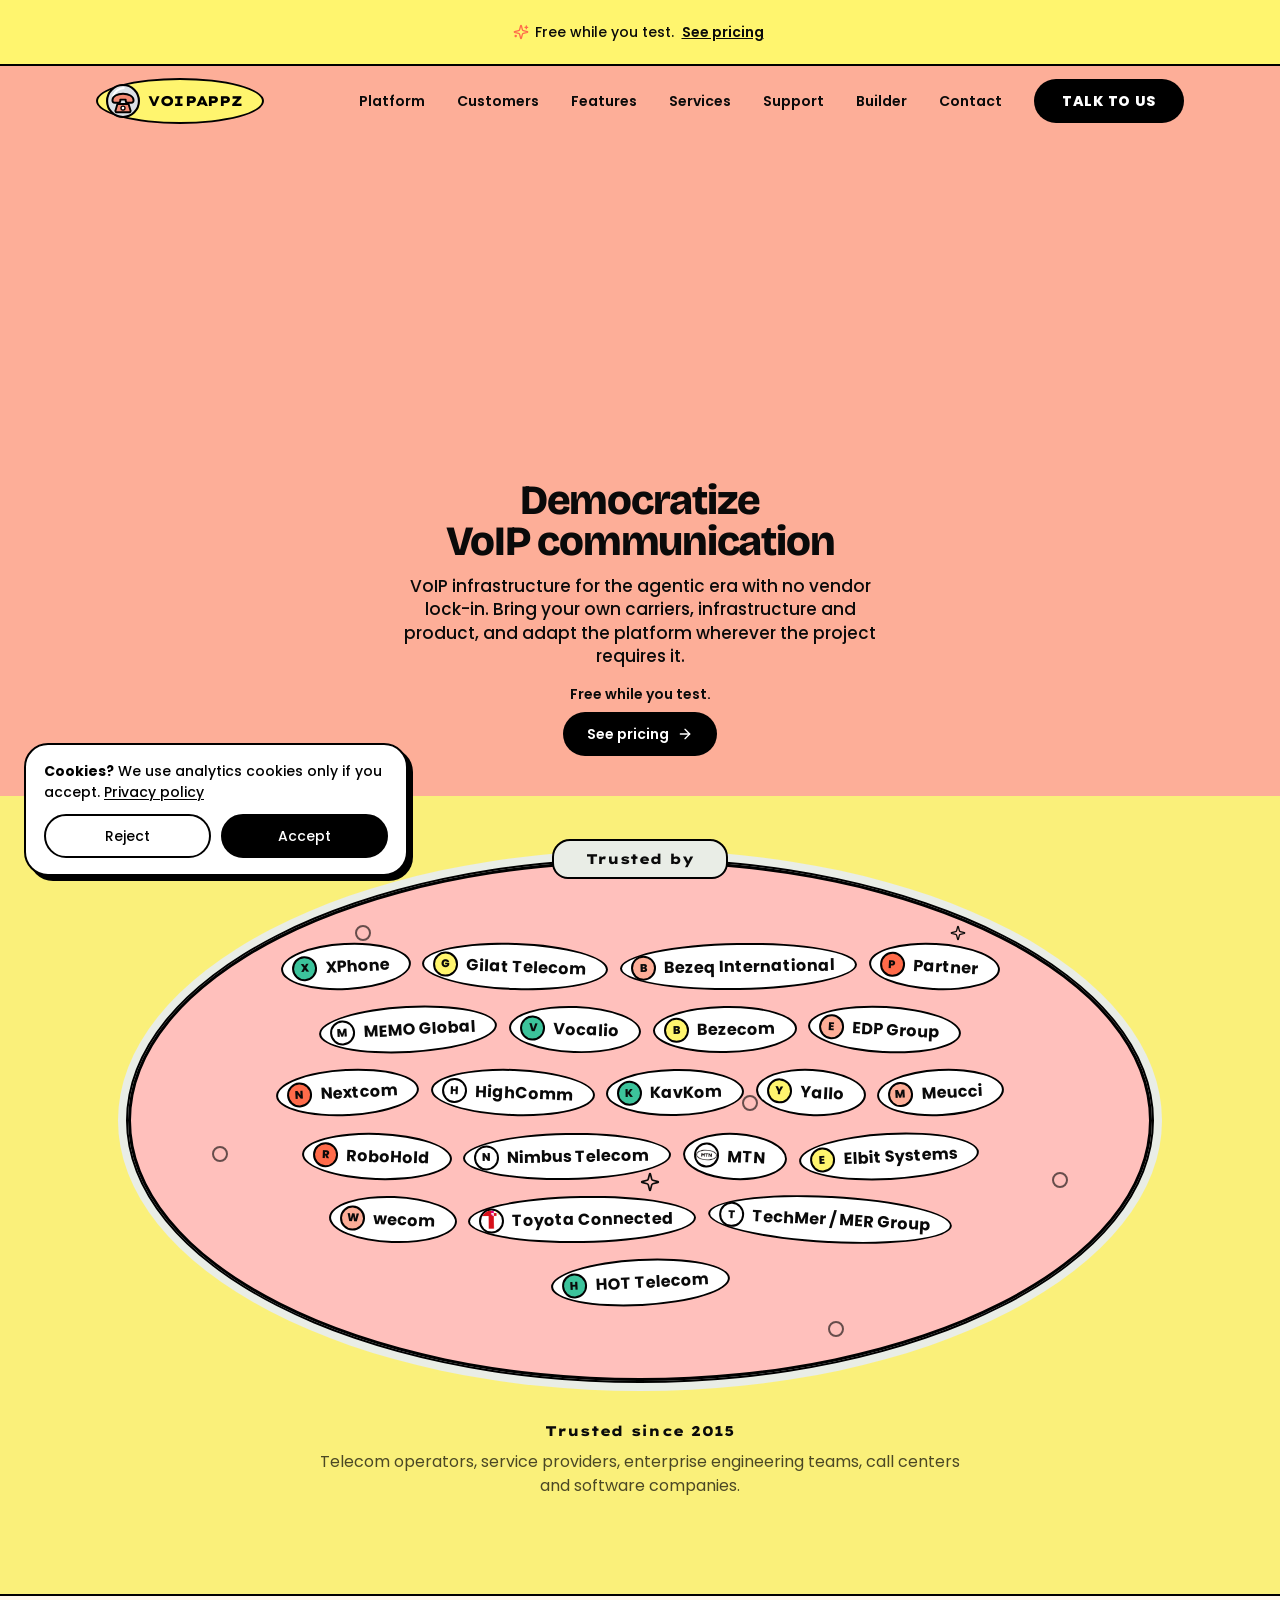
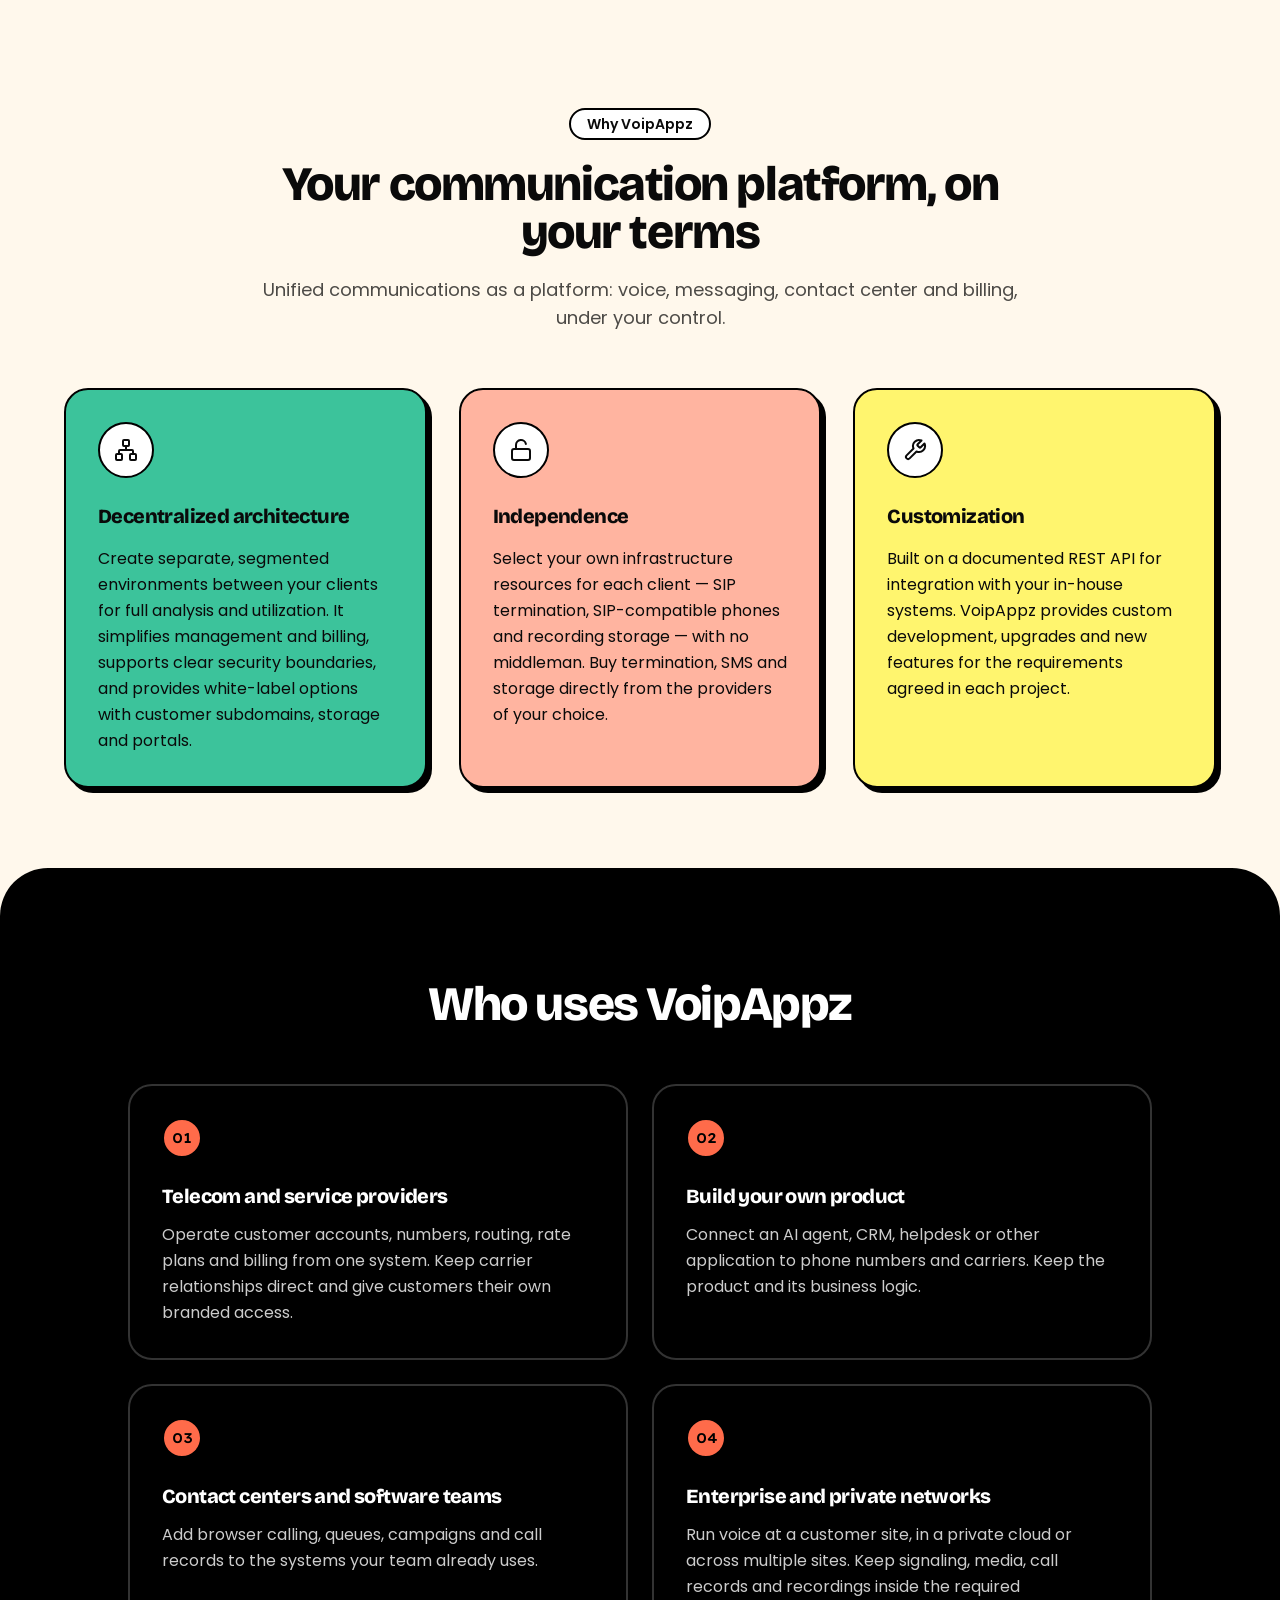
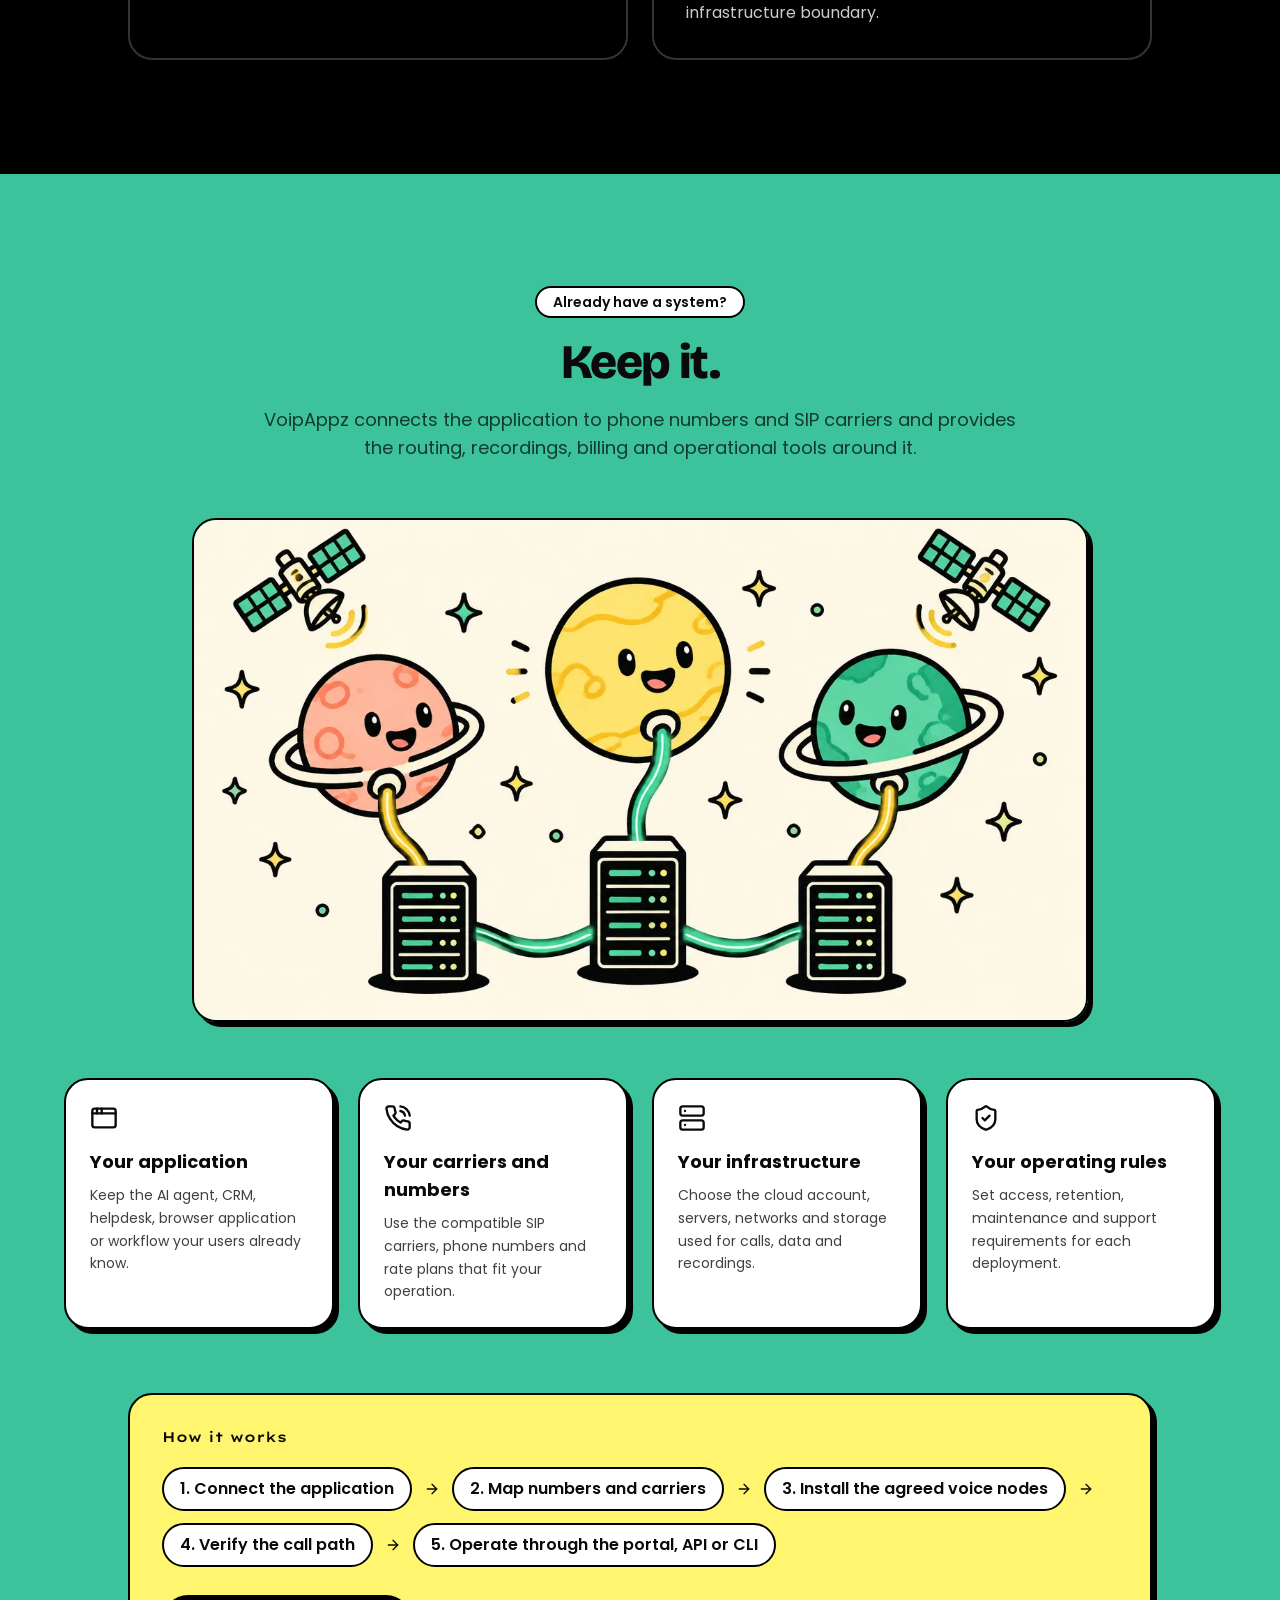
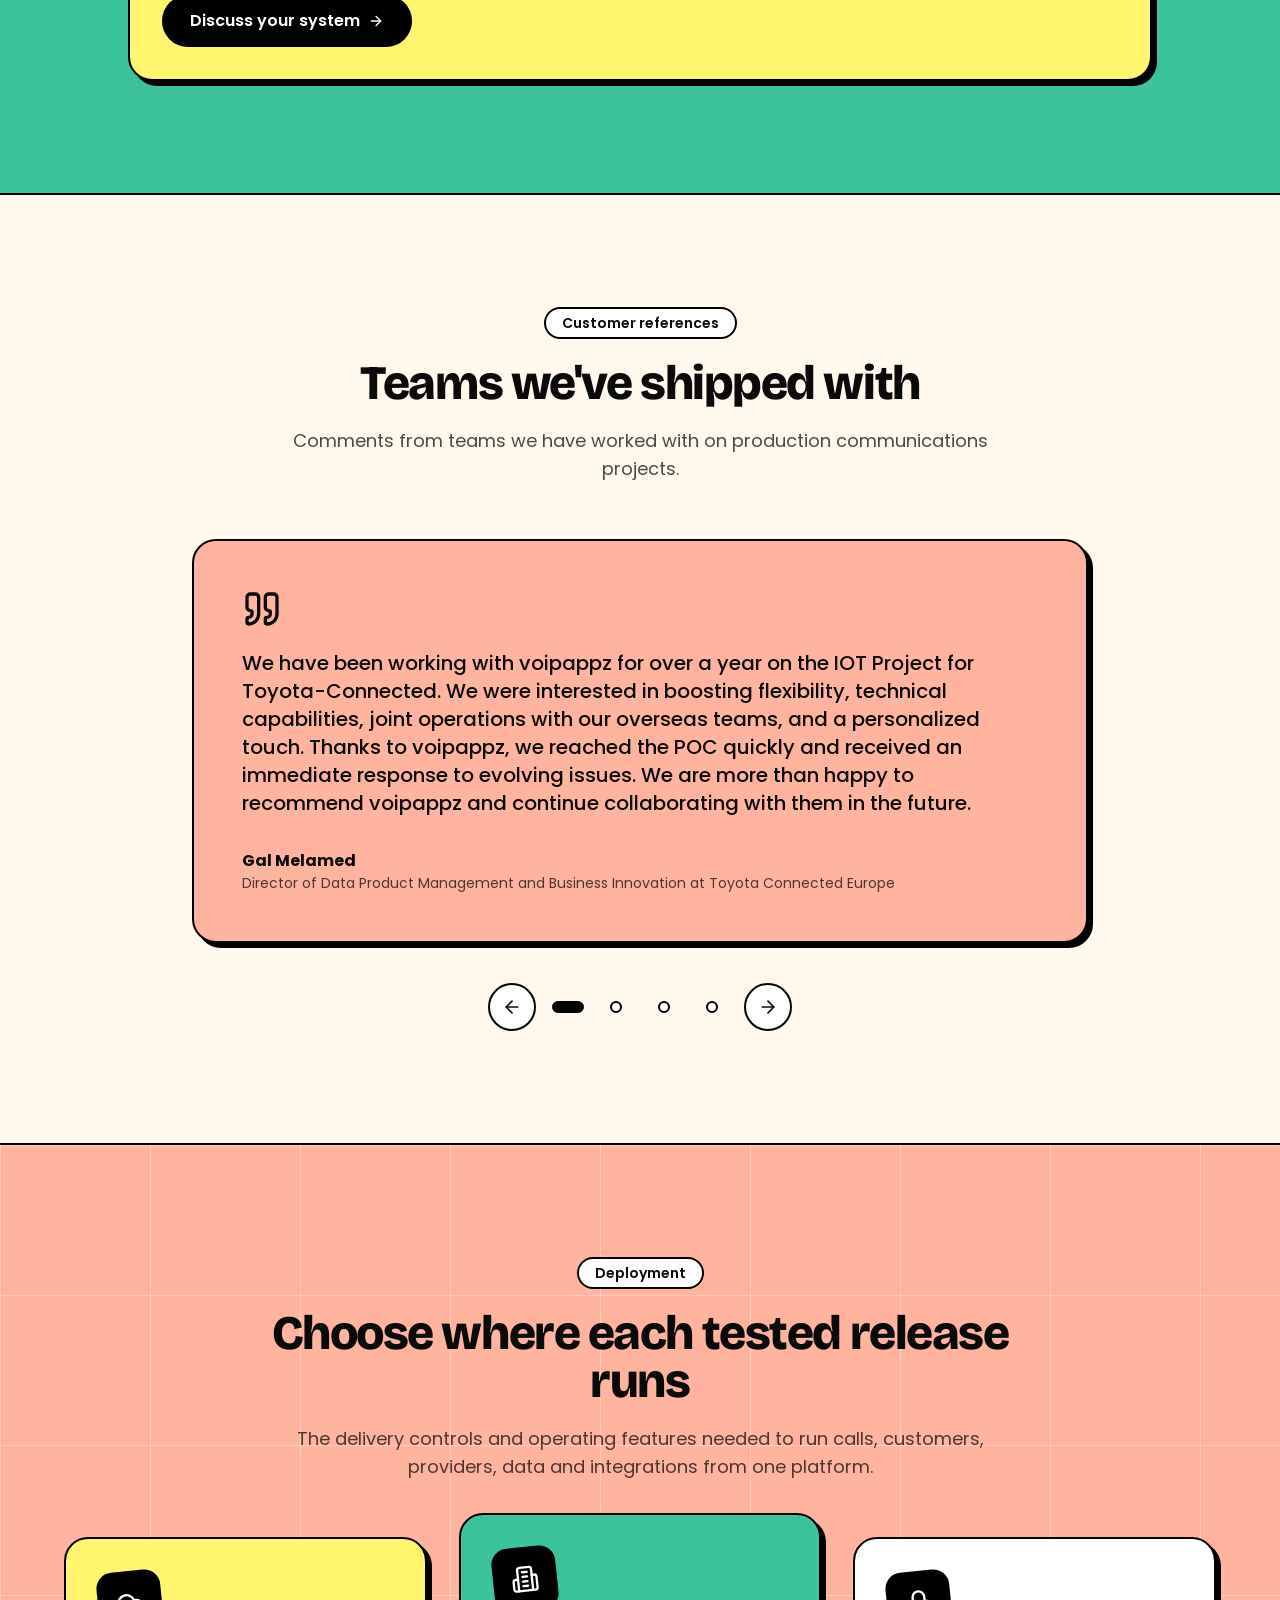
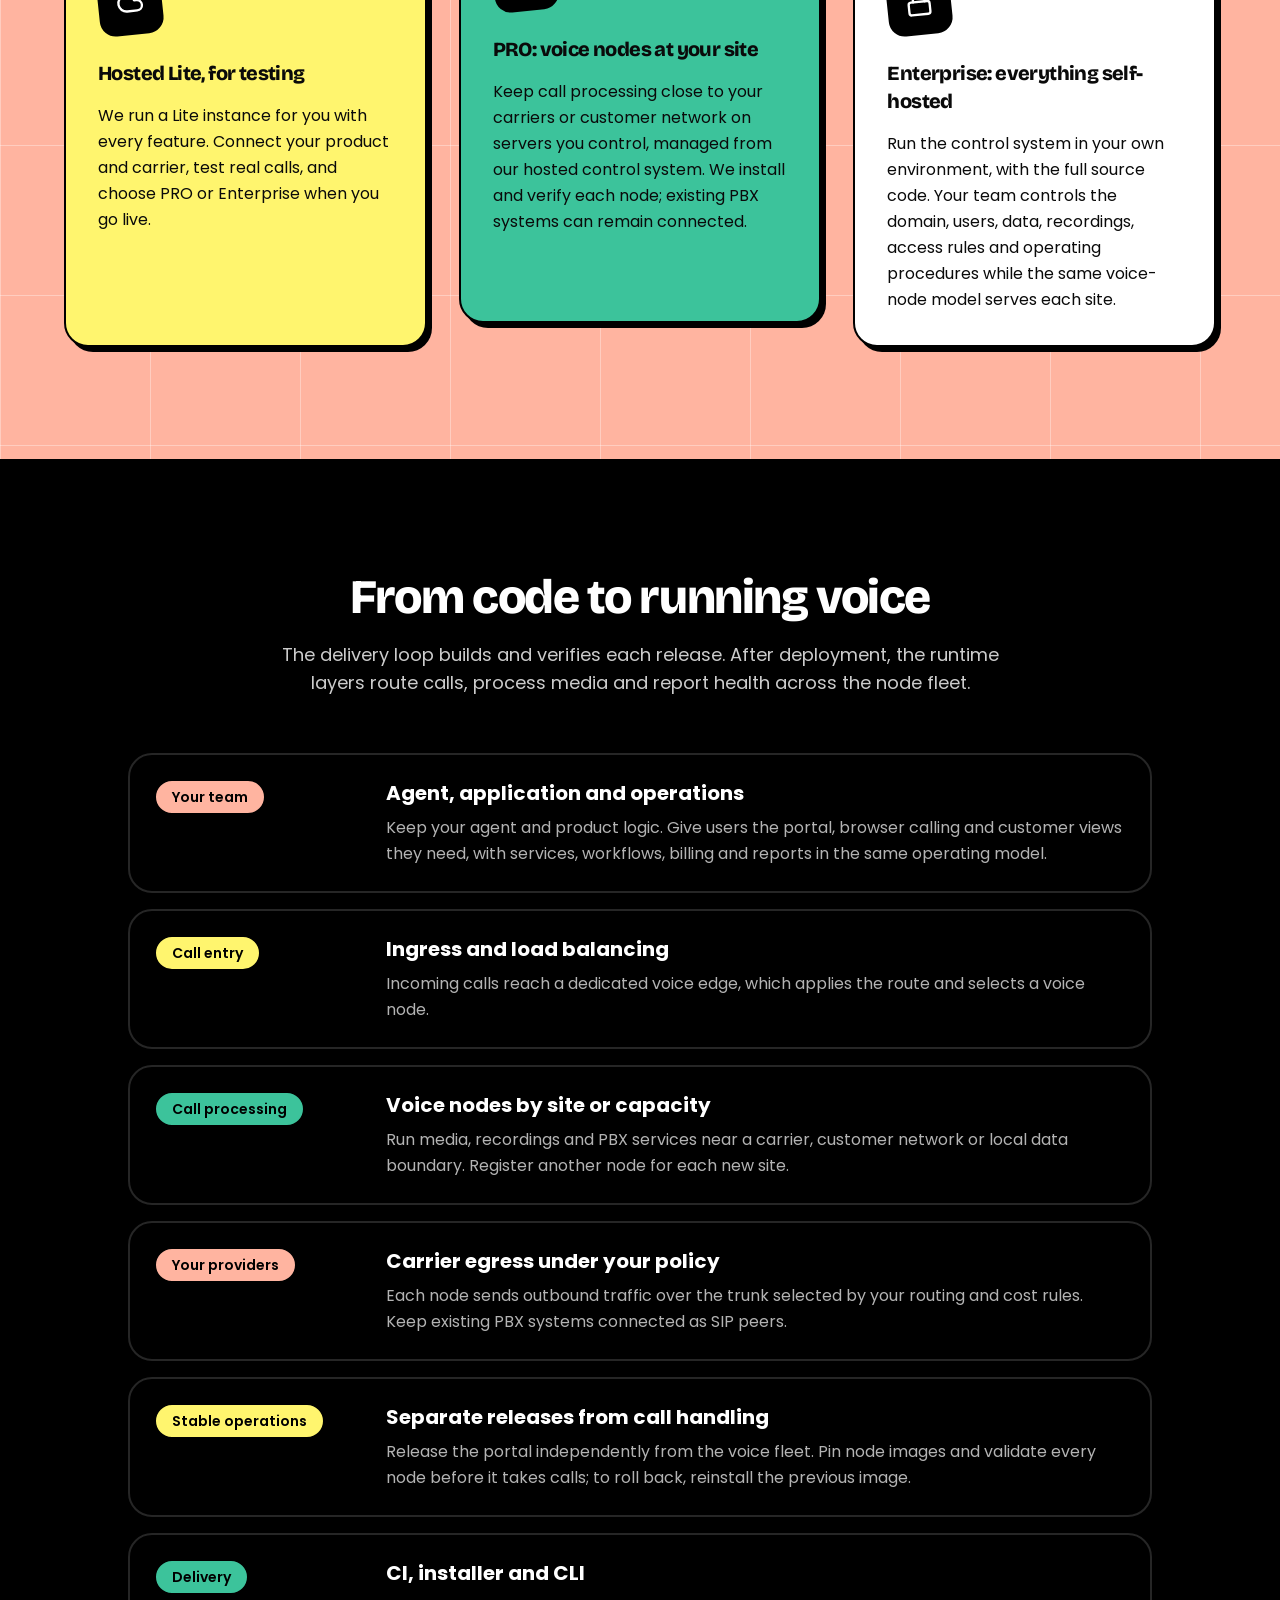
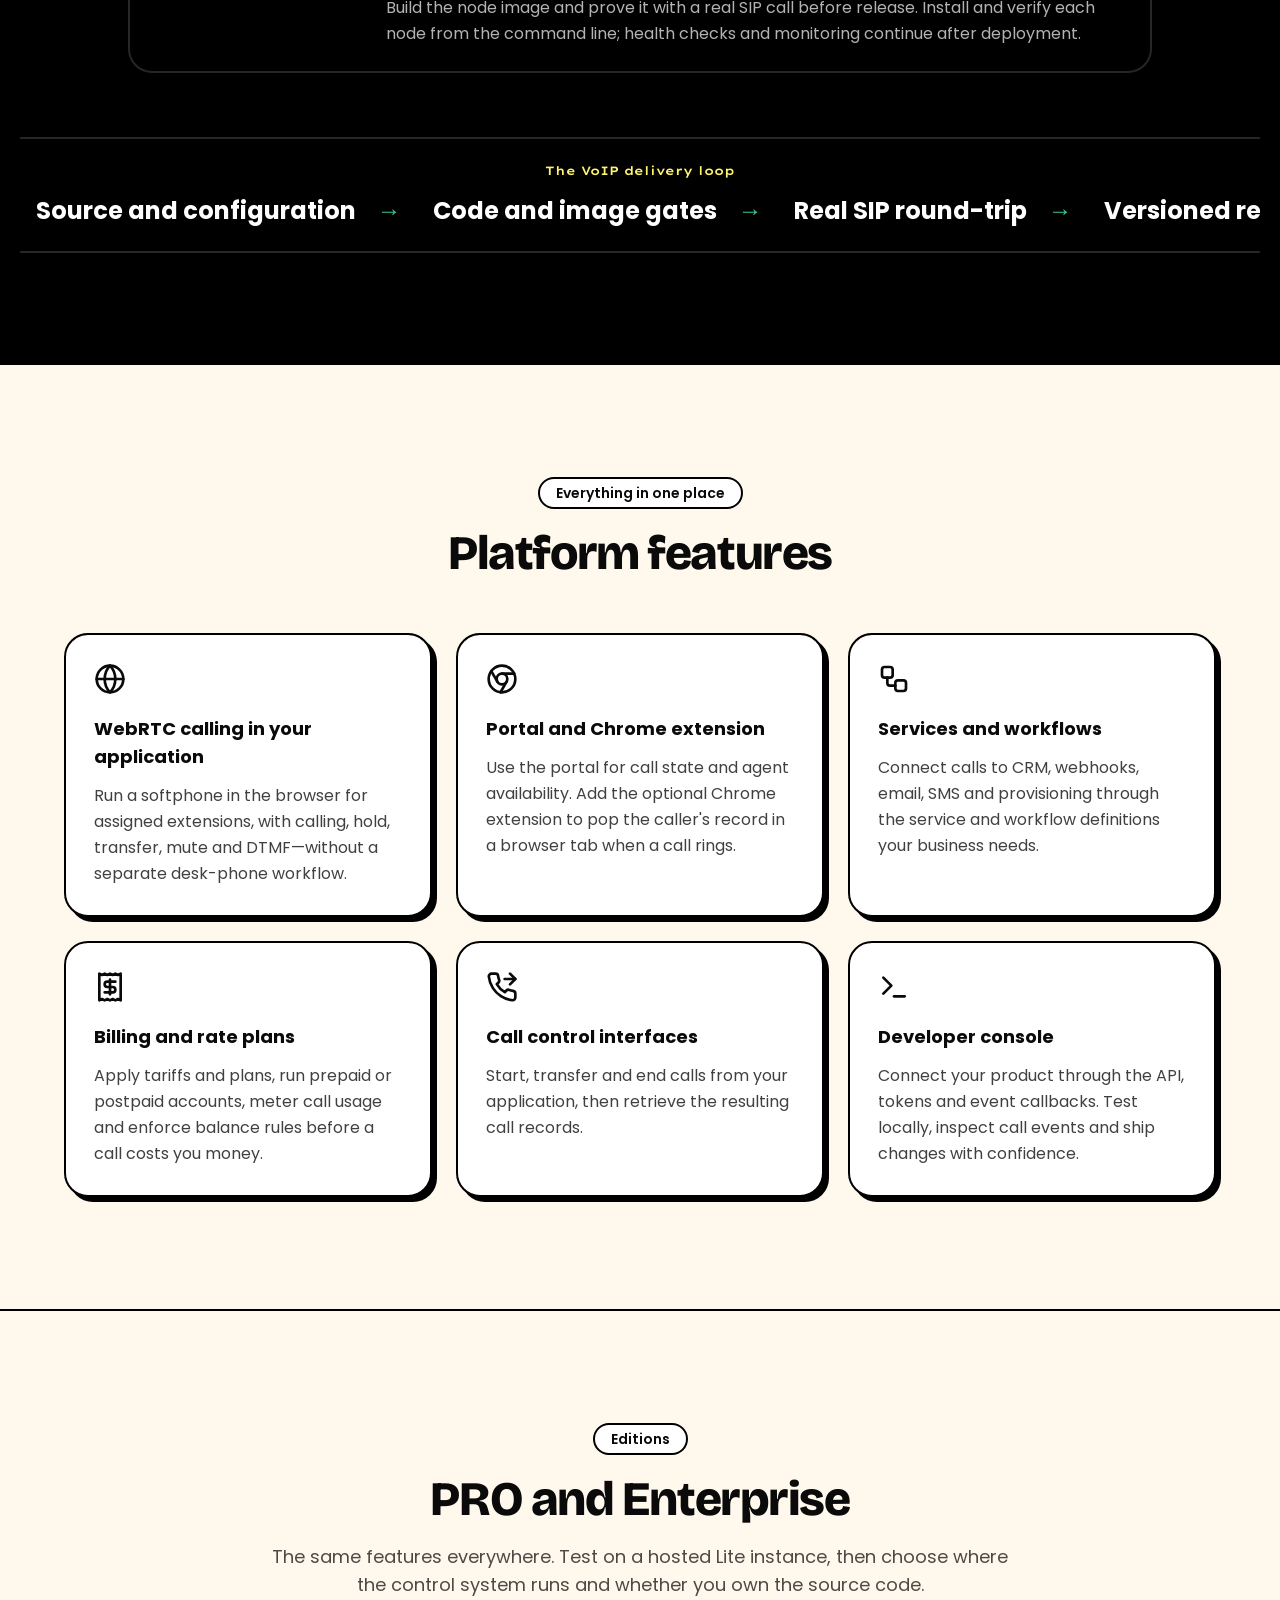
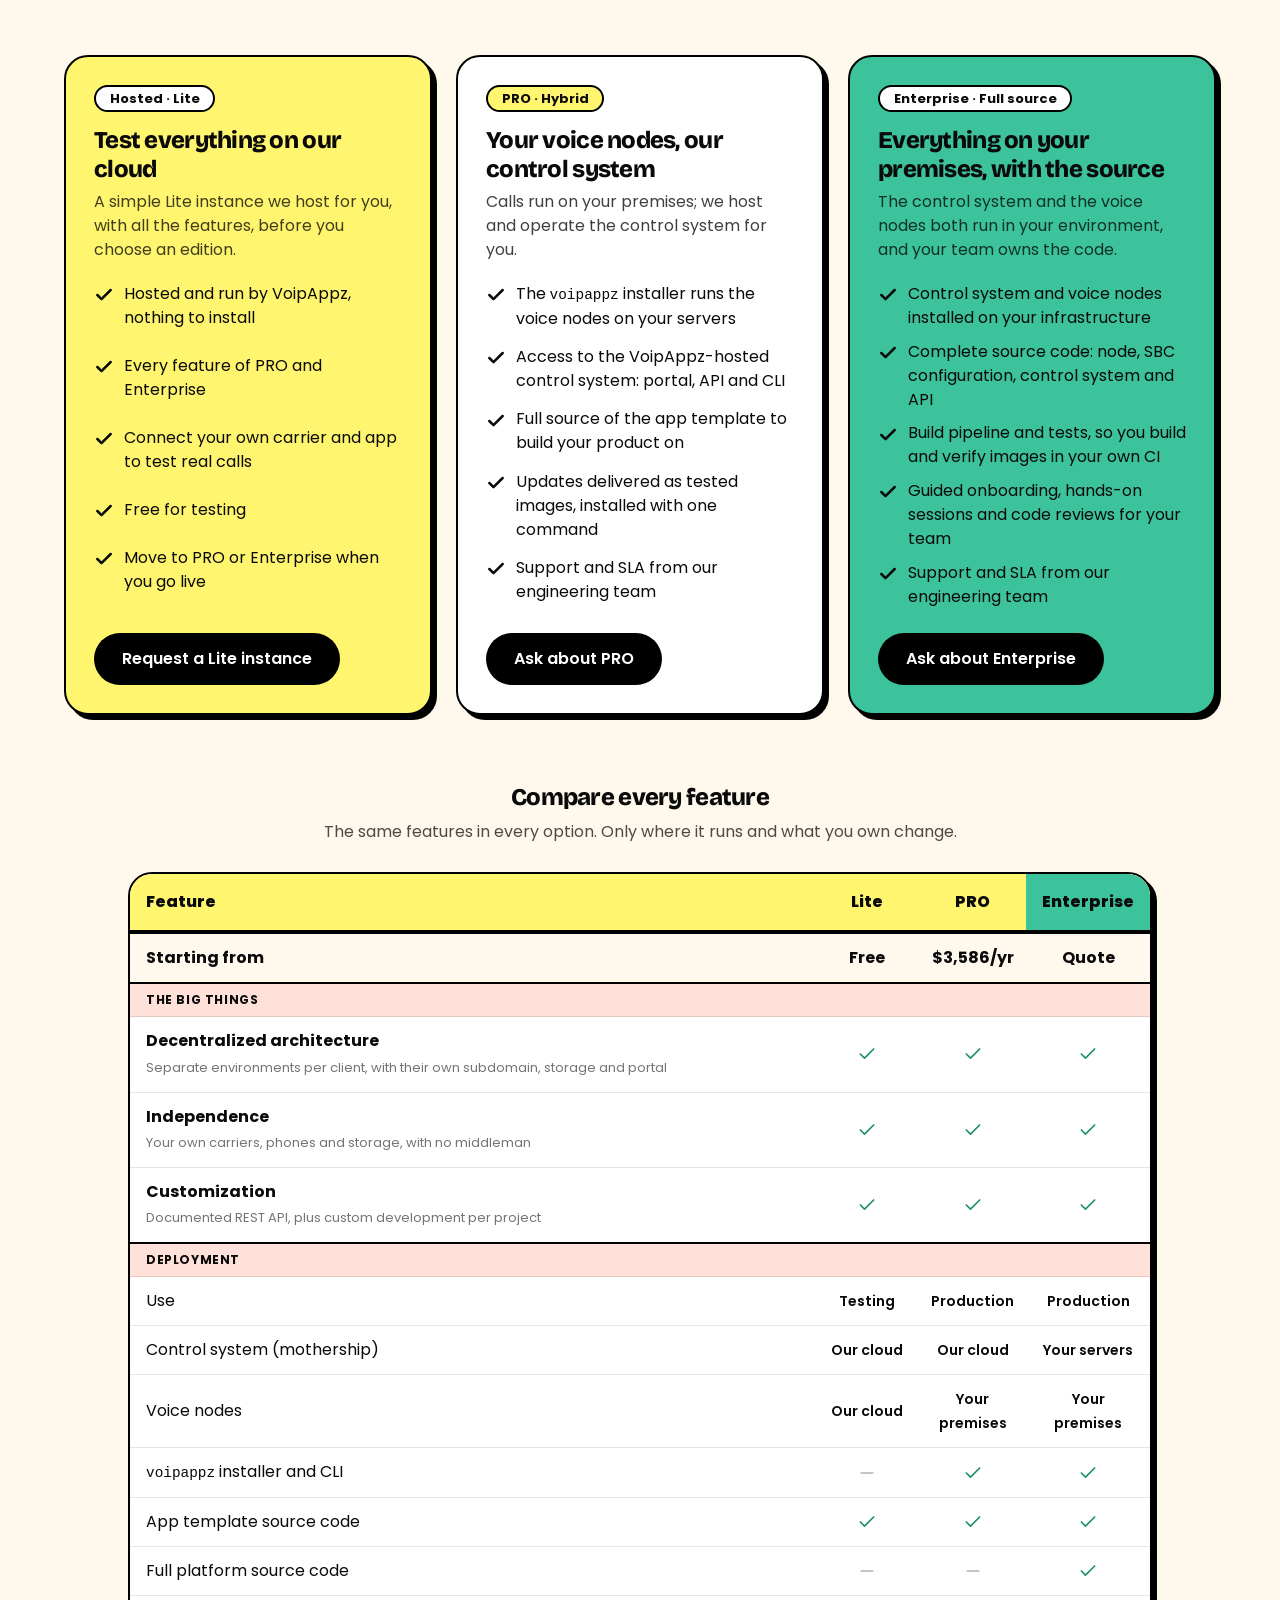
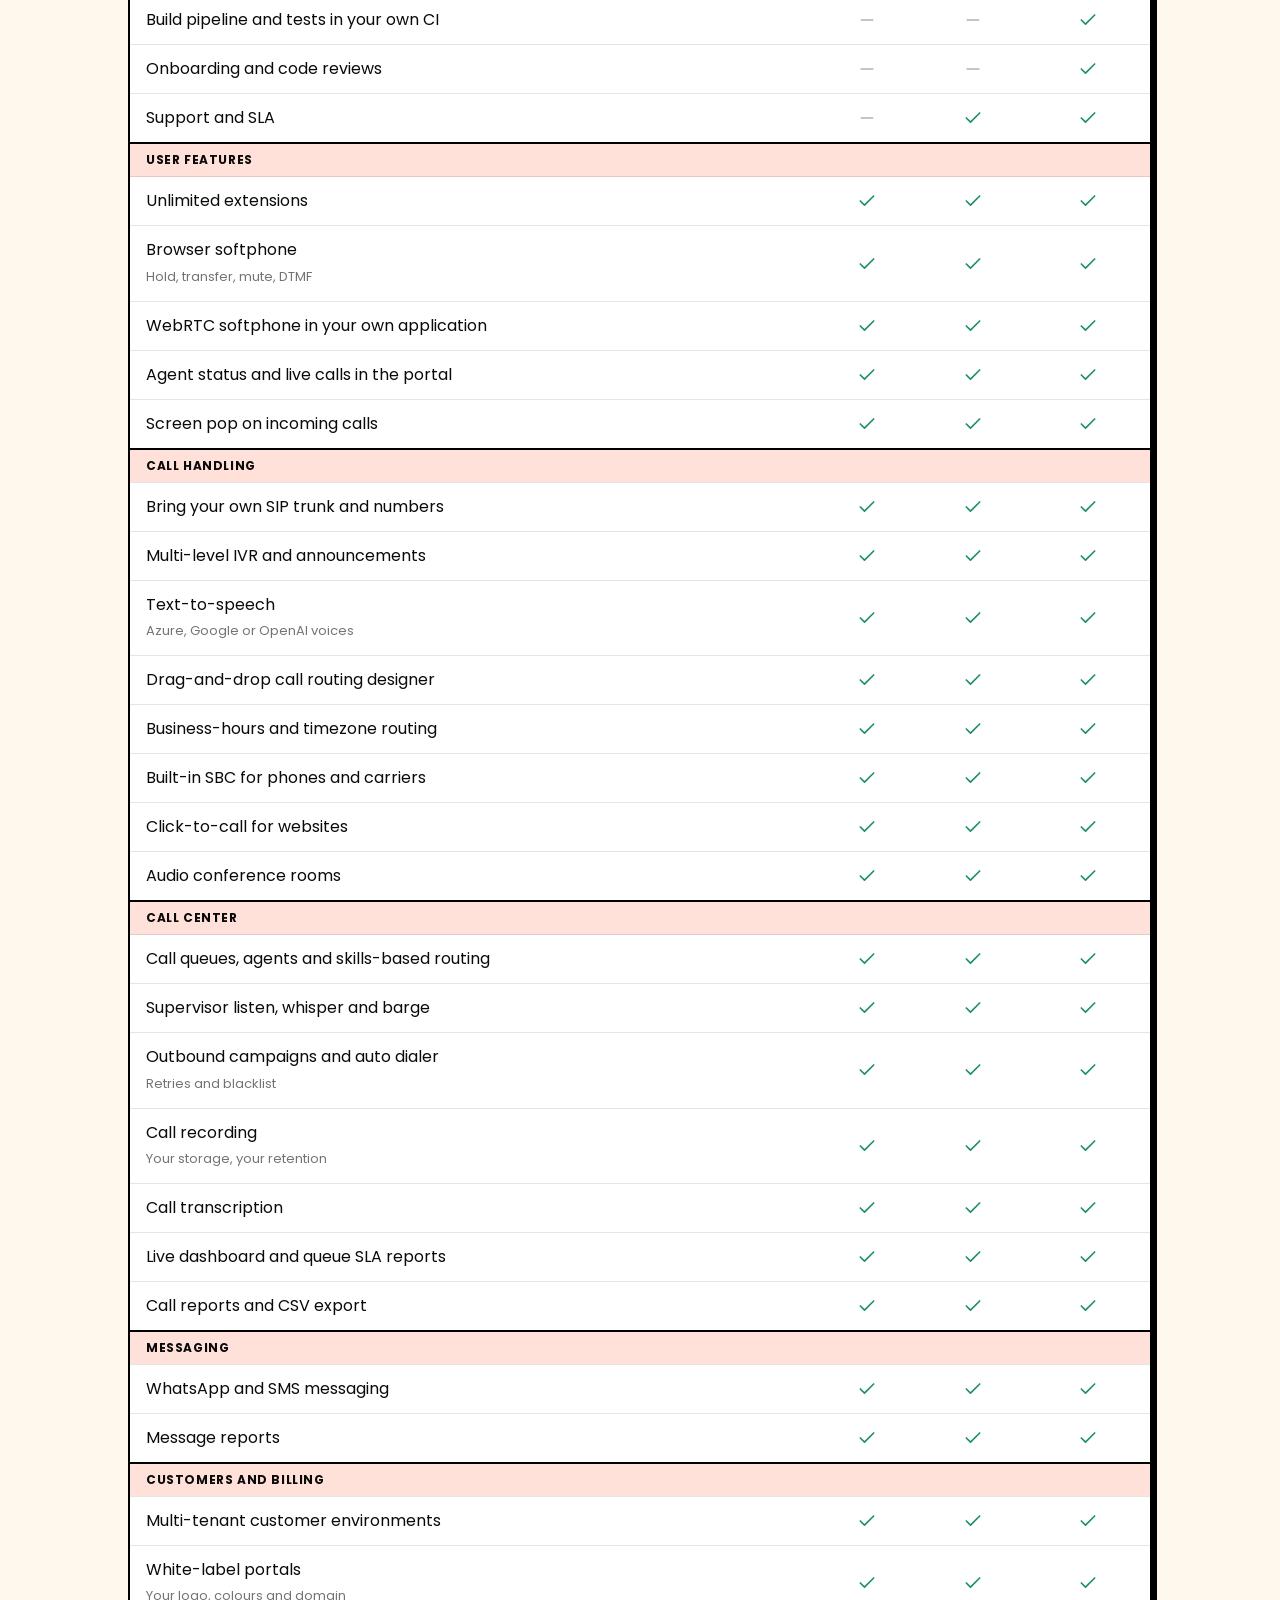
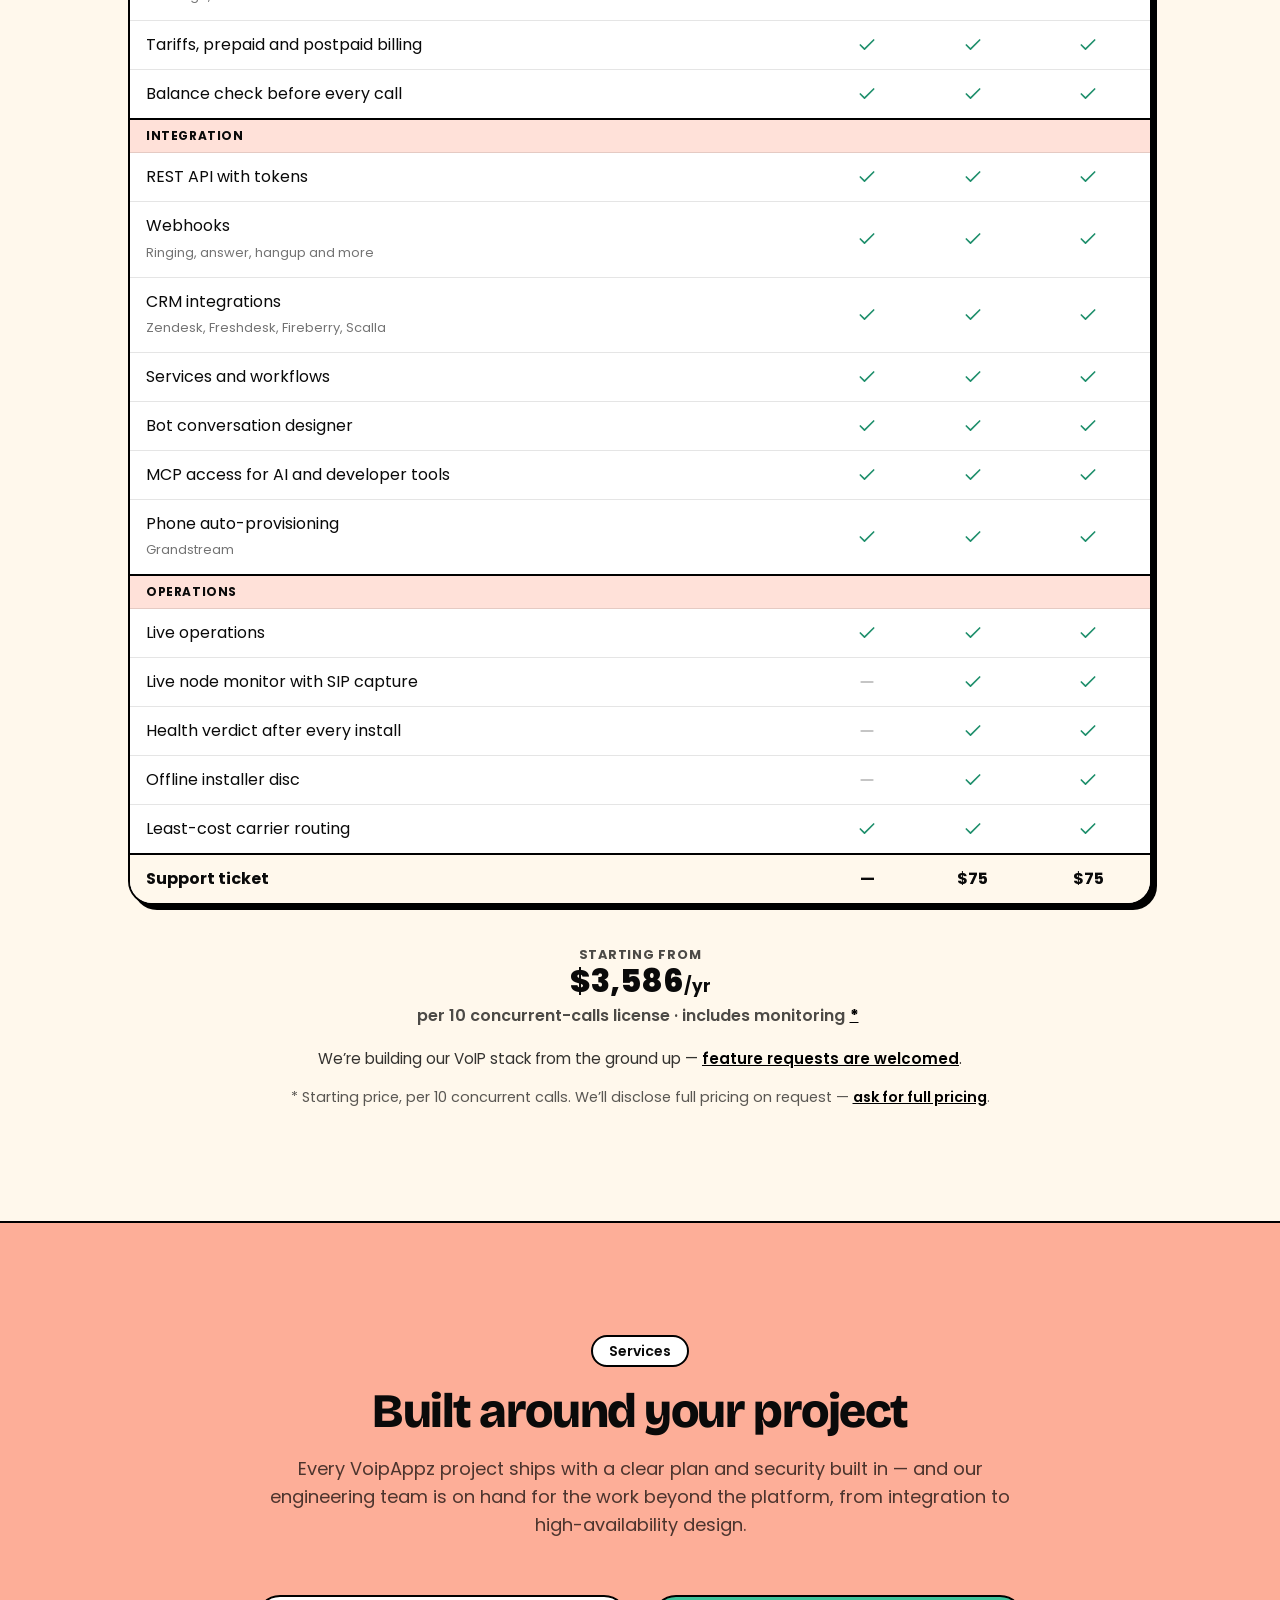
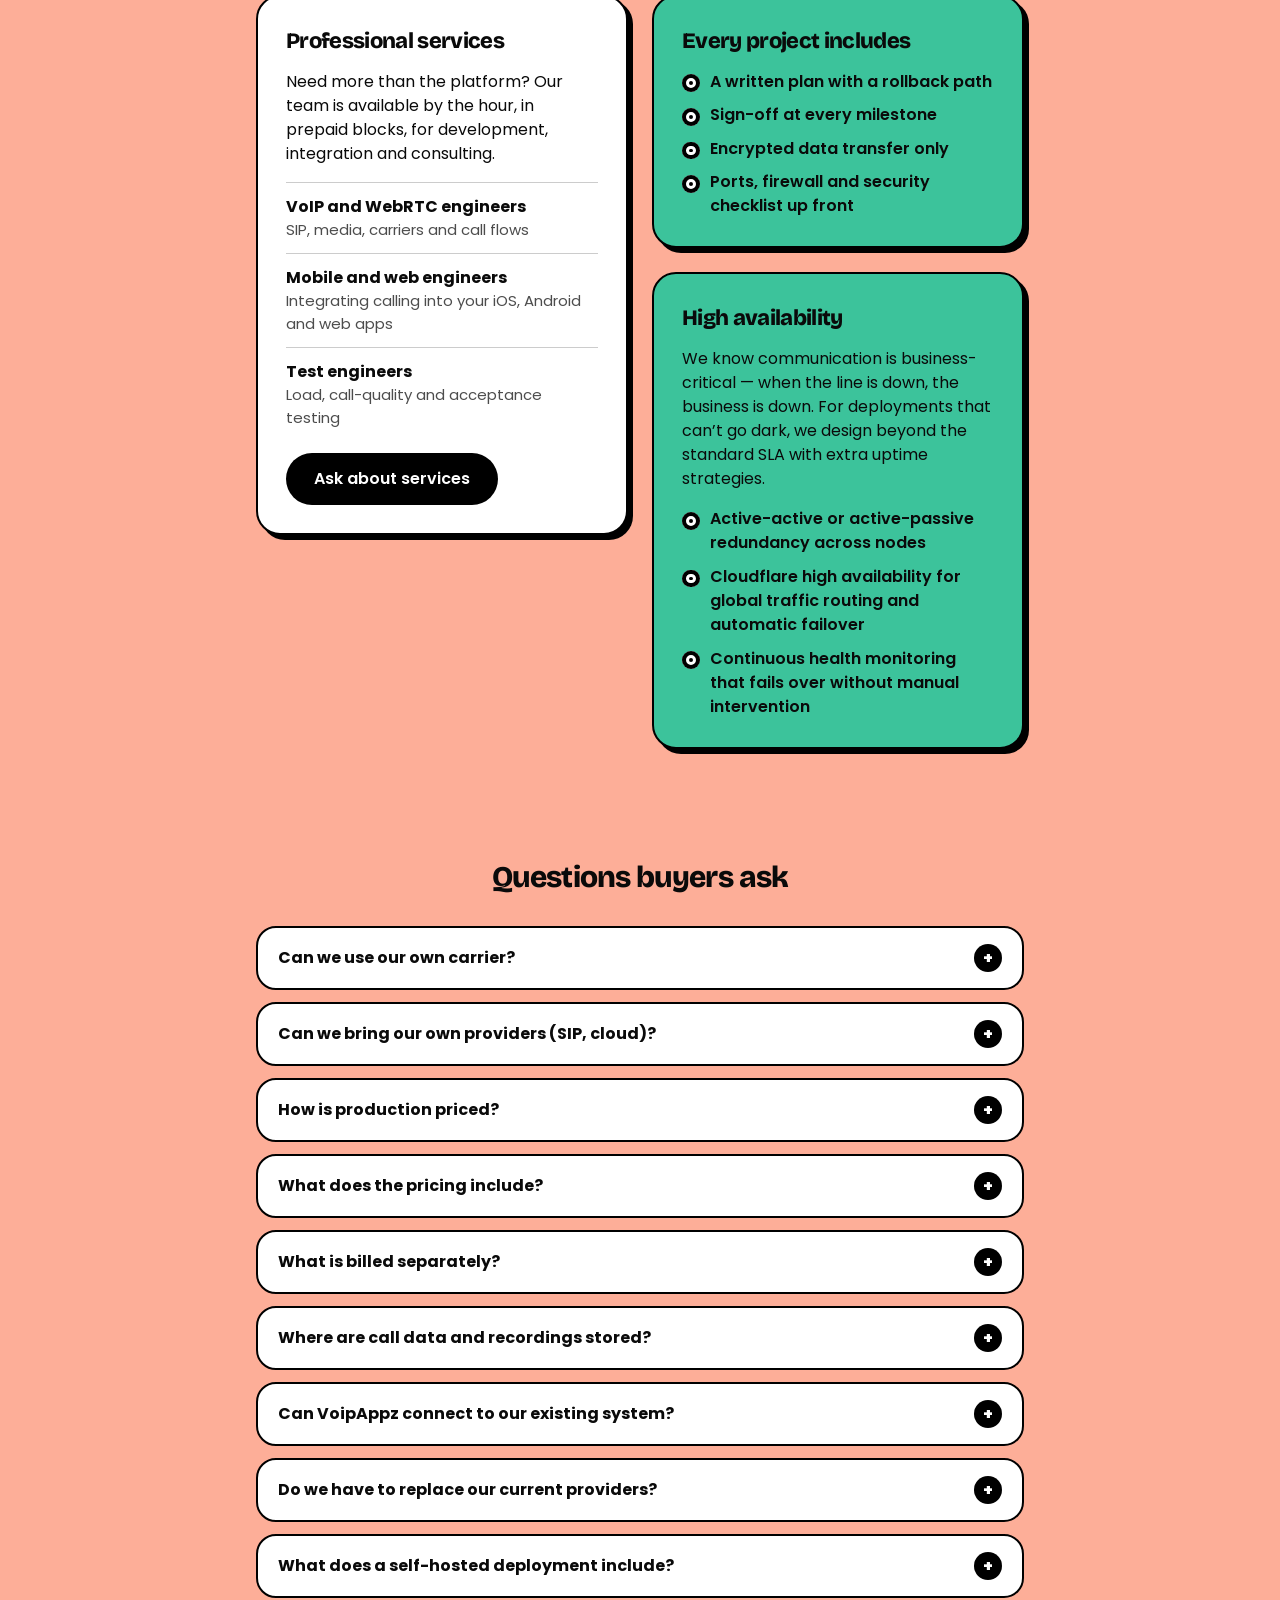
==== commit 8ddf4d39: "Replace Zendesk with the Connectix chat widget" ====
--- a/index.html
+++ b/index.html
@@ -1,7 +1,7 @@
 <!doctype html>
 <html lang="en">
   <head>
-    <meta charset="UTF-8" /><meta http-equiv="Content-Security-Policy" content="default-src 'self'; script-src 'self' 'unsafe-inline' https://static.zdassets.com https://*.zdassets.com https://assets.zendesk.com https://*.zendesk.com https://*.zopim.com https://www.googletagmanager.com https://*.google-analytics.com; style-src 'self' 'unsafe-inline' https://fonts.googleapis.com; font-src 'self' data: https://fonts.gstatic.com; img-src 'self' data: https:; connect-src 'self' https://*.zendesk.com https://*.zdassets.com https://*.zopim.com https://*.google-analytics.com https://www.googletagmanager.com; frame-src 'self' https://*.zendesk.com https://*.zopim.com; object-src 'none'; base-uri 'self'; upgrade-insecure-requests" />
+    <meta charset="UTF-8" /><meta http-equiv="Content-Security-Policy" content="default-src 'self'; script-src 'self' 'unsafe-inline' https://cloud.voipappz.io https://www.googletagmanager.com https://*.google-analytics.com; style-src 'self' 'unsafe-inline' https://fonts.googleapis.com; font-src 'self' data: https://fonts.gstatic.com; img-src 'self' data: https:; connect-src 'self' https://cloud.voipappz.io https://*.google-analytics.com https://www.googletagmanager.com; frame-src 'self'; object-src 'none'; base-uri 'self'; upgrade-insecure-requests" />
     <link rel="icon" href="favicon.ico" sizes="48x48" />
     <link rel="icon" href="images/icon.svg" type="image/svg+xml" />
     <link rel="apple-touch-icon" href="images/apple-touch-icon.png" />
@@ -39,7 +39,7 @@
           "telephone": "+972-3-372-3999",
           "contactPoint": [
             { "@type": "ContactPoint", "contactType": "sales", "email": "nir@voipappz.com", "telephone": "+972-3-372-3999" },
-            { "@type": "ContactPoint", "contactType": "technical support", "url": "https://voipappz.zendesk.com/hc/en-us" }
+            { "@type": "ContactPoint", "contactType": "technical support", "url": "https://voipappz.com/#support" }
           ]
         },
         {
@@ -222,10 +222,10 @@
     {"@context":"https://schema.org","@type":"FAQPage","mainEntity":[{"@type":"Question","name":"Can we use our own carrier?","acceptedAnswer":{"@type":"Answer","text":"Yes. Connect any compatible SIP trunk and load your own rates. The carrier relationship and its charges stay yours: you buy termination directly from the provider."}},{"@type":"Question","name":"How is production priced?","acceptedAnswer":{"@type":"Answer","text":"By capacity: the number of concurrent calls. It is not a per-seat or per-minute price. A concurrent call is any active internal or external call."}},{"@type":"Question","name":"What is billed separately?","acceptedAnswer":{"@type":"Answer","text":"Carrier calling and messaging charges, phone numbers, installation, migration, custom integration, on-site work and training. Every quote lists them in the written scope."}},{"@type":"Question","name":"Where are call data and recordings stored?","acceptedAnswer":{"@type":"Answer","text":"Where you choose. With Enterprise, the database and recordings run on your infrastructure; with PRO, call processing and recordings stay on the voice nodes at your site. Retention, backup and access are agreed in the deployment design."}},{"@type":"Question","name":"Can VoipAppz connect to our existing system?","acceptedAnswer":{"@type":"Answer","text":"Yes. CRM, helpdesk and business tools connect through the REST API and event callbacks. Deeper integration is scoped in the quote."}},{"@type":"Question","name":"Do we have to replace our current providers?","acceptedAnswer":{"@type":"Answer","text":"No. The architecture review decides what stays in your product and what connects to VoipAppz. Existing providers and PBX systems can stay connected as SIP peers."}},{"@type":"Question","name":"What does a self-hosted deployment include?","acceptedAnswer":{"@type":"Answer","text":"With Enterprise, the central control system and the voice nodes run on your infrastructure, with the full source code. With PRO, the voice nodes run on your premises and we host the control system. The written scope defines capacity, sites, storage, updates and who operates each part."}},{"@type":"Question","name":"What does support include?","acceptedAnswer":{"@type":"Answer","text":"Node and service health checks, alerts, incident handling, maintenance coordination and service reporting, with the response times in the support section below. Hours and escalation contacts are stated in the written SLA."}}]}
     </script>
     <script src="consent.js"></script>
-<script>window.zESettings={webWidget:{color:{theme:"#000000",launcher:"#000000",launcherText:"#FFFFFF"},launcher:{label:{"*":"Ask me"}},chat:{suppress:true},talk:{suppress:true},contactForm:{title:{"*":"Ask me"},subject:true,fields:[{id:"subject",prefill:{"*":"[WEBSALES] Sales enquiry"}}]}}};</script><!-- Zendesk Web Widget (classic) --><script>/*<![CDATA[*/window.zEmbed||function(e,t){var n,o,d,i,s,a=[],r=document.createElement("iframe");window.zEmbed=function(){a.push(arguments)},window.zE=window.zE||window.zEmbed,r.src="javascript:false",r.title="",r.role="presentation",(r.frameElement||r).style.cssText="display: none",d=document.getElementsByTagName("script"),d=d[d.length-1],d.parentNode.insertBefore(r,d),i=r.contentWindow,s=i.document;try{o=s}catch(e){n=document.domain,r.src='javascript:var d=document.open();d.domain="'+n+'";void(0);',o=s}o.open()._l=function(){var e=this.createElement("script");n&&(this.domain=n),e.id="js-iframe-async",e.src="https://assets.zendesk.com/embeddable_framework/main.js",this.t=+new Date,this.zendeskHost="voipappz.zendesk.com",this.zEQueue=a,this.body.appendChild(e)},o.write('<body onload="document._l();">'),o.close()}();/*]]>*/</script></head>
+</head>
   <body>
-<div class="overflow-x-clip"><div class="bg-[#FFF56E] border-b-2 border-black text-sm text-center py-2.5 px-4 font-medium"><svg xmlns="http://www.w3.org/2000/svg" width="24" height="24" viewBox="0 0 24 24" fill="none" stroke="currentColor" stroke-width="2" stroke-linecap="round" stroke-linejoin="round" class="lucide lucide-sparkles inline w-4 h-4 text-[#FF6B4A] mr-1.5 -mt-0.5"><path d="M9.937 15.5A2 2 0 0 0 8.5 14.063l-6.135-1.582a.5.5 0 0 1 0-.962L8.5 9.936A2 2 0 0 0 9.937 8.5l1.582-6.135a.5.5 0 0 1 .963 0L14.063 8.5A2 2 0 0 0 15.5 9.937l6.135 1.581a.5.5 0 0 1 0 .964L15.5 14.063a2 2 0 0 0-1.437 1.437l-1.582 6.135a.5.5 0 0 1-.963 0z"></path><path d="M20 3v4"></path><path d="M22 5h-4"></path><path d="M4 17v2"></path><path d="M5 18H3"></path></svg>Free while you test. <a href="#editions" class="underline font-semibold">See pricing</a></div><header class="bg-[#FDAE98] sticky top-0 z-50"><div class="max-w-6xl mx-auto flex items-center gap-3 md:gap-8 px-4 md:px-8 py-3"><a href="#top" class="brand-oval mr-auto" aria-label="VoipAppz, back to top"><img src="images/badge.svg" alt="" width="34" height="34" />VOIPAPPZ</a><nav class="hidden md:flex items-center gap-8 text-sm font-semibold"><a href="#differentiators" class="hover:underline underline-offset-4">Platform</a><a href="#customers" class="hover:underline underline-offset-4">Customers</a><a href="#features" class="hover:underline underline-offset-4">Features</a><a href="#pricing" class="hover:underline underline-offset-4">Services</a><a href="#support" class="hover:underline underline-offset-4">Support</a><a href="#builder" class="hover:underline underline-offset-4">Builder</a><a href="#contact" class="hover:underline underline-offset-4">Contact</a></nav><details class="mobile-menu md:hidden relative group/menu"><summary aria-label="Menu" class="list-none [&amp;::-webkit-details-marker]:hidden w-11 h-11 grid place-items-center rounded-full border-2 border-black bg-white cursor-pointer"><svg xmlns="http://www.w3.org/2000/svg" width="24" height="24" viewBox="0 0 24 24" fill="none" stroke="currentColor" stroke-width="2" stroke-linecap="round" stroke-linejoin="round" class="lucide lucide-menu w-5 h-5"><line x1="4" x2="20" y1="12" y2="12"></line><line x1="4" x2="20" y1="6" y2="6"></line><line x1="4" x2="20" y1="18" y2="18"></line></svg></summary><nav id="mobile-nav" class="absolute right-0 top-14 w-56 sticker bg-white p-2 flex flex-col text-base font-semibold"><a href="#differentiators" class="px-4 py-3 rounded-xl hover:bg-[#FFF56E]">Platform</a><a href="#customers" class="px-4 py-3 rounded-xl hover:bg-[#FFF56E]">Customers</a><a href="#features" class="px-4 py-3 rounded-xl hover:bg-[#FFF56E]">Features</a><a href="#pricing" class="px-4 py-3 rounded-xl hover:bg-[#FFF56E]">Services</a><a href="#support" class="px-4 py-3 rounded-xl hover:bg-[#FFF56E]">Support</a><a href="#builder" class="px-4 py-3 rounded-xl hover:bg-[#FFF56E]">Builder</a></nav></details><a href="mailto:nir@voipappz.com?subject=VoipAppz%20inquiry" class="btn-pill !px-5 md:!px-7 !py-2.5 md:!py-3 text-xs md:text-sm font-extrabold tracking-wider uppercase">Talk to us</a></div></header><section id="top" class="relative bg-[#FDAE98] overflow-hidden"><picture><source media="(min-width: 640px)" srcset="images/hero-wide.webp" width="2860" height="1300" /><img src="images/hero.webp" alt="Cartoon telephone astronaut holding onto a yellow planet" width="1024" height="1024" fetchPriority="high" decoding="async" class="hero-img"/></picture><div class="absolute inset-x-0 bottom-[4%] px-5 text-center"><div class="hero-copy"><h1 class="font-extrabold text-[2.1rem] sm:text-5xl lg:text-[3rem] leading-[1.02] max-w-xl mx-auto">Democratize <br class="hidden md:block"/>VoIP communication</h1><p class="mt-3 text-[15px] md:text-[17px] font-medium max-w-lg mx-auto leading-snug">VoIP infrastructure for the agentic era with no vendor lock-in. Bring your own carriers, infrastructure and product, and adapt the platform wherever the project requires it.</p><p class="mt-4 text-sm font-semibold">Free while you test.</p><a href="#editions" class="btn-pill mt-2 !px-6 !py-3 text-sm">See pricing <svg xmlns="http://www.w3.org/2000/svg" width="24" height="24" viewBox="0 0 24 24" fill="none" stroke="currentColor" stroke-width="2" stroke-linecap="round" stroke-linejoin="round" class="lucide lucide-arrow-right w-4 h-4"><path d="M5 12h14"></path><path d="m12 5 7 7-7 7"></path></svg></a></div></div></section><section id="customers" aria-label="Trusted by" class="bg-[#FAF07A] px-5 pt-16 pb-24"><div class="relative max-w-5xl mx-auto rounded-[2.5rem] md:rounded-[50%] md:aspect-[2.6/1] bg-[#FFC0BC] border-[3px] border-black ring-[8px] md:ring-[10px] ring-[#E9EDE6] outline outline-2 outline-black"><div class="absolute -top-6 left-1/2 -translate-x-1/2 z-30 bg-[#E9EDE6] border-2 border-black rounded-b-2xl rounded-t-md px-8 py-2 font-display font-extrabold text-sm whitespace-nowrap">Trusted by</div><ul class="oval-logos" aria-label="Customers"><li><span class="chip-ic" style="background:#3CC39B">X</span>XPhone</li><li><span class="chip-ic" style="background:#FFF56E">G</span>Gilat Telecom</li><li><span class="chip-ic" style="background:#FDAE98">B</span>Bezeq International</li><li><span class="chip-ic" style="background:#FF6B4A">P</span>Partner</li><li><span class="chip-ic" style="background:#FFFFFF">M</span>MEMO Global</li><li><span class="chip-ic" style="background:#3CC39B">V</span>Vocalio</li><li><span class="chip-ic" style="background:#FFF56E">B</span>Bezecom</li><li><span class="chip-ic" style="background:#FDAE98">E</span>EDP Group</li><li><span class="chip-ic" style="background:#FF6B4A">N</span>Nextcom</li><li><span class="chip-ic" style="background:#FFFFFF">H</span>HighComm</li><li><span class="chip-ic" style="background:#3CC39B">K</span>KavKom</li><li><span class="chip-ic" style="background:#FFF56E">Y</span>Yallo</li><li><span class="chip-ic" style="background:#FDAE98">M</span>Meucci</li><li><span class="chip-ic" style="background:#FF6B4A">R</span>RoboHold</li><li><span class="chip-ic" style="background:#FFFFFF">N</span>Nimbus Telecom</li><li><img src="logos/mtn-icon.png" alt="" class="chip-ic" />MTN</li><li><span class="chip-ic" style="background:#FFF56E">E</span>Elbit Systems</li><li><span class="chip-ic" style="background:#FDAE98">W</span>wecom</li><li><img src="logos/toyotaconnected-icon.png" alt="" class="chip-ic" />Toyota Connected</li><li><span class="chip-ic" style="background:#FFFFFF">T</span>TechMer / MER Group</li><li><span class="chip-ic" style="background:#3CC39B">H</span>HOT Telecom</li></ul><span class="absolute left-[8%] top-[55%] w-4 h-4 rounded-full border-2 border-black/60"></span><span class="absolute left-[60%] top-[45%] w-4 h-4 rounded-full border-2 border-black/60"></span><span class="absolute right-[8%] top-[60%] w-4 h-4 rounded-full border-2 border-black/60"></span><span class="absolute left-[22%] top-[12%] w-4 h-4 rounded-full border-2 border-black/60"></span><span class="absolute right-[30%] bottom-[8%] w-4 h-4 rounded-full border-2 border-black/60"></span><svg xmlns="http://www.w3.org/2000/svg" width="24" height="24" viewBox="0 0 24 24" fill="none" stroke="currentColor" stroke-width="2" stroke-linecap="round" stroke-linejoin="round" class="lucide lucide-sparkle absolute left-[50%] top-[60%] w-5 h-5"><path d="M9.937 15.5A2 2 0 0 0 8.5 14.063l-6.135-1.582a.5.5 0 0 1 0-.962L8.5 9.936A2 2 0 0 0 9.937 8.5l1.582-6.135a.5.5 0 0 1 .963 0L14.063 8.5A2 2 0 0 0 15.5 9.937l6.135 1.581a.5.5 0 0 1 0 .964L15.5 14.063a2 2 0 0 0-1.437 1.437l-1.582 6.135a.5.5 0 0 1-.963 0z"></path></svg><svg xmlns="http://www.w3.org/2000/svg" width="24" height="24" viewBox="0 0 24 24" fill="none" stroke="currentColor" stroke-width="2" stroke-linecap="round" stroke-linejoin="round" class="lucide lucide-sparkle absolute right-[18%] top-[12%] w-4 h-4"><path d="M9.937 15.5A2 2 0 0 0 8.5 14.063l-6.135-1.582a.5.5 0 0 1 0-.962L8.5 9.936A2 2 0 0 0 9.937 8.5l1.582-6.135a.5.5 0 0 1 .963 0L14.063 8.5A2 2 0 0 0 15.5 9.937l6.135 1.581a.5.5 0 0 1 0 .964L15.5 14.063a2 2 0 0 0-1.437 1.437l-1.582 6.135a.5.5 0 0 1-.963 0z"></path></svg></div><p class="trusted-since">Trusted since 2015</p><p class="trusted-sub">Telecom operators, service providers, enterprise engineering teams, call centers and software companies.</p></section><section id="differentiators" class="bg-[#FFF8EC] py-28 px-5 border-t-2 border-black"><div class="text-center max-w-3xl mx-auto mb-14"><span class="inline-block bg-white border-2 border-black rounded-full px-4 py-1 text-sm font-semibold mb-5">Why VoipAppz</span><h2 class="font-extrabold text-3xl md:text-5xl leading-[1.1] ">Your communication platform, on your terms</h2><p class="mt-5 text-lg text-black/70">Unified communications as a platform: voice, messaging, contact center and billing, under your control.</p></div><div class="max-w-6xl mx-auto grid md:grid-cols-3 gap-8"><div class="sticker bg-[#3CC39B] p-8 hover:-rotate-1 transition-transform"><div class="w-14 h-14 rounded-full bg-white border-2 border-black grid place-items-center mb-6"><svg xmlns="http://www.w3.org/2000/svg" width="24" height="24" viewBox="0 0 24 24" fill="none" stroke="currentColor" stroke-width="2" stroke-linecap="round" stroke-linejoin="round" class="lucide lucide-network w-6 h-6"><rect x="16" y="16" width="6" height="6" rx="1"></rect><rect x="2" y="16" width="6" height="6" rx="1"></rect><rect x="9" y="2" width="6" height="6" rx="1"></rect><path d="M5 16v-3a1 1 0 0 1 1-1h12a1 1 0 0 1 1 1v3"></path><path d="M12 12V8"></path></svg></div><h3 class="font-extrabold text-xl mb-4">Decentralized architecture</h3><p class="leading-relaxed">Create separate, segmented environments between your clients for full analysis and utilization. It simplifies management and billing, supports clear security boundaries, and provides white-label options with customer subdomains, storage and portals.</p></div><div class="sticker bg-[#FFB4A0] p-8 hover:-rotate-1 transition-transform"><div class="w-14 h-14 rounded-full bg-white border-2 border-black grid place-items-center mb-6"><svg xmlns="http://www.w3.org/2000/svg" width="24" height="24" viewBox="0 0 24 24" fill="none" stroke="currentColor" stroke-width="2" stroke-linecap="round" stroke-linejoin="round" class="lucide lucide-lock-open w-6 h-6"><rect width="18" height="11" x="3" y="11" rx="2" ry="2"></rect><path d="M7 11V7a5 5 0 0 1 9.9-1"></path></svg></div><h3 class="font-extrabold text-xl mb-4">Independence</h3><p class="leading-relaxed">Select your own infrastructure resources for each client — SIP termination, SIP-compatible phones and recording storage — with no middleman. Buy termination, SMS and storage directly from the providers of your choice.</p></div><div class="sticker bg-[#FFF56E] p-8 hover:-rotate-1 transition-transform"><div class="w-14 h-14 rounded-full bg-white border-2 border-black grid place-items-center mb-6"><svg xmlns="http://www.w3.org/2000/svg" width="24" height="24" viewBox="0 0 24 24" fill="none" stroke="currentColor" stroke-width="2" stroke-linecap="round" stroke-linejoin="round" class="lucide lucide-wrench w-6 h-6"><path d="M14.7 6.3a1 1 0 0 0 0 1.4l1.6 1.6a1 1 0 0 0 1.4 0l3.77-3.77a6 6 0 0 1-7.94 7.94l-6.91 6.91a2.12 2.12 0 0 1-3-3l6.91-6.91a6 6 0 0 1 7.94-7.94l-3.76 3.76z"></path></svg></div><h3 class="font-extrabold text-xl mb-4">Customization</h3><p class="leading-relaxed">Built on a documented REST API for integration with your in-house systems. VoipAppz provides custom development, upgrades and new features for the requirements agreed in each project.</p></div></div></section><section id="audience" class="bg-black text-white py-28 px-5 rounded-t-[3rem] -mt-8 relative"><div class="text-center max-w-3xl mx-auto mb-14"><h2 class="font-extrabold text-3xl md:text-5xl leading-[1.1] text-white">Who uses VoipAppz</h2></div><div class="max-w-5xl mx-auto grid md:grid-cols-2 gap-6"><div class="group rounded-[1.5rem] border-2 border-white/20 p-8 hover:bg-[#FFF56E] hover:text-black transition-colors duration-300"><span class="font-display text-sm w-10 h-10 grid place-items-center rounded-full bg-[#FF6B4A] text-black border-2 border-black mb-6">01</span><h3 class="font-extrabold text-xl mb-3">Telecom and service providers</h3><p class="opacity-80 leading-relaxed">Operate customer accounts, numbers, routing, rate plans and billing from one system. Keep carrier relationships direct and give customers their own branded access.</p></div><div class="group rounded-[1.5rem] border-2 border-white/20 p-8 hover:bg-[#FFF56E] hover:text-black transition-colors duration-300"><span class="font-display text-sm w-10 h-10 grid place-items-center rounded-full bg-[#FF6B4A] text-black border-2 border-black mb-6">02</span><h3 class="font-extrabold text-xl mb-3">Build your own product</h3><p class="opacity-80 leading-relaxed">Connect an AI agent, CRM, helpdesk or other application to phone numbers and carriers. Keep the product and its business logic.</p></div><div class="group rounded-[1.5rem] border-2 border-white/20 p-8 hover:bg-[#FFF56E] hover:text-black transition-colors duration-300"><span class="font-display text-sm w-10 h-10 grid place-items-center rounded-full bg-[#FF6B4A] text-black border-2 border-black mb-6">03</span><h3 class="font-extrabold text-xl mb-3">Contact centers and software teams</h3><p class="opacity-80 leading-relaxed">Add browser calling, queues, campaigns and call records to the systems your team already uses.</p></div><div class="group rounded-[1.5rem] border-2 border-white/20 p-8 hover:bg-[#FFF56E] hover:text-black transition-colors duration-300"><span class="font-display text-sm w-10 h-10 grid place-items-center rounded-full bg-[#FF6B4A] text-black border-2 border-black mb-6">04</span><h3 class="font-extrabold text-xl mb-3">Enterprise and private networks</h3><p class="opacity-80 leading-relaxed">Run voice at a customer site, in a private cloud or across multiple sites. Keep signaling, media, call records and recordings inside the required infrastructure boundary.</p></div></div></section><section class="bg-[#3CC39B] py-28 px-5 border-y-2 border-black"><div class="text-center max-w-3xl mx-auto mb-14"><span class="inline-block bg-white border-2 border-black rounded-full px-4 py-1 text-sm font-semibold mb-5">Already have a system?</span><h2 class="font-extrabold text-3xl md:text-5xl leading-[1.1] ">Keep it.</h2><p class="mt-5 text-lg text-black/70">VoipAppz connects the application to phone numbers and SIP carriers and provides the routing, recordings, billing and operational tools around it.</p></div><img src="images/existing-system.webp" alt="Cartoon planets connected by phone cables" width="1280" height="720" loading="lazy" decoding="async" class="block w-full max-w-4xl mx-auto aspect-video object-cover sticker mb-14"/><div class="max-w-6xl mx-auto grid sm:grid-cols-2 lg:grid-cols-4 gap-6"><div class="sticker bg-white p-6 hover:-translate-y-1 transition-transform"><svg xmlns="http://www.w3.org/2000/svg" width="24" height="24" viewBox="0 0 24 24" fill="none" stroke="currentColor" stroke-width="2" stroke-linecap="round" stroke-linejoin="round" class="lucide lucide-app-window w-7 h-7 mb-4"><rect x="2" y="4" width="20" height="16" rx="2"></rect><path d="M10 4v4"></path><path d="M2 8h20"></path><path d="M6 4v4"></path></svg><h3 class="font-bold text-lg mb-2" style="font-family:Poppins;letter-spacing:0">Your application</h3><p class="text-sm leading-relaxed text-black/75">Keep the AI agent, CRM, helpdesk, browser application or workflow your users already know.</p></div><div class="sticker bg-white p-6 hover:-translate-y-1 transition-transform"><svg xmlns="http://www.w3.org/2000/svg" width="24" height="24" viewBox="0 0 24 24" fill="none" stroke="currentColor" stroke-width="2" stroke-linecap="round" stroke-linejoin="round" class="lucide lucide-phone-call w-7 h-7 mb-4"><path d="M22 16.92v3a2 2 0 0 1-2.18 2 19.79 19.79 0 0 1-8.63-3.07 19.5 19.5 0 0 1-6-6 19.79 19.79 0 0 1-3.07-8.67A2 2 0 0 1 4.11 2h3a2 2 0 0 1 2 1.72 12.84 12.84 0 0 0 .7 2.81 2 2 0 0 1-.45 2.11L8.09 9.91a16 16 0 0 0 6 6l1.27-1.27a2 2 0 0 1 2.11-.45 12.84 12.84 0 0 0 2.81.7A2 2 0 0 1 22 16.92z"></path><path d="M14.05 2a9 9 0 0 1 8 7.94"></path><path d="M14.05 6A5 5 0 0 1 18 10"></path></svg><h3 class="font-bold text-lg mb-2" style="font-family:Poppins;letter-spacing:0">Your carriers and numbers</h3><p class="text-sm leading-relaxed text-black/75">Use the compatible SIP carriers, phone numbers and rate plans that fit your operation.</p></div><div class="sticker bg-white p-6 hover:-translate-y-1 transition-transform"><svg xmlns="http://www.w3.org/2000/svg" width="24" height="24" viewBox="0 0 24 24" fill="none" stroke="currentColor" stroke-width="2" stroke-linecap="round" stroke-linejoin="round" class="lucide lucide-server w-7 h-7 mb-4"><rect width="20" height="8" x="2" y="2" rx="2" ry="2"></rect><rect width="20" height="8" x="2" y="14" rx="2" ry="2"></rect><line x1="6" x2="6.01" y1="6" y2="6"></line><line x1="6" x2="6.01" y1="18" y2="18"></line></svg><h3 class="font-bold text-lg mb-2" style="font-family:Poppins;letter-spacing:0">Your infrastructure</h3><p class="text-sm leading-relaxed text-black/75">Choose the cloud account, servers, networks and storage used for calls, data and recordings.</p></div><div class="sticker bg-white p-6 hover:-translate-y-1 transition-transform"><svg xmlns="http://www.w3.org/2000/svg" width="24" height="24" viewBox="0 0 24 24" fill="none" stroke="currentColor" stroke-width="2" stroke-linecap="round" stroke-linejoin="round" class="lucide lucide-shield-check w-7 h-7 mb-4"><path d="M20 13c0 5-3.5 7.5-7.66 8.95a1 1 0 0 1-.67-.01C7.5 20.5 4 18 4 13V6a1 1 0 0 1 1-1c2 0 4.5-1.2 6.24-2.72a1.17 1.17 0 0 1 1.52 0C14.51 3.81 17 5 19 5a1 1 0 0 1 1 1z"></path><path d="m9 12 2 2 4-4"></path></svg><h3 class="font-bold text-lg mb-2" style="font-family:Poppins;letter-spacing:0">Your operating rules</h3><p class="text-sm leading-relaxed text-black/75">Set access, retention, maintenance and support requirements for each deployment.</p></div></div><div class="max-w-5xl mx-auto mt-16 sticker bg-[#FFF56E] p-8"><p class="font-display text-sm mb-5">How it works</p><ol class="flex flex-wrap gap-3 items-center"><li class="flex items-center gap-3 font-semibold"><span class="bg-white border-2 border-black rounded-full px-4 py-2">1. Connect the application</span><svg xmlns="http://www.w3.org/2000/svg" width="24" height="24" viewBox="0 0 24 24" fill="none" stroke="currentColor" stroke-width="2" stroke-linecap="round" stroke-linejoin="round" class="lucide lucide-arrow-right w-4 h-4"><path d="M5 12h14"></path><path d="m12 5 7 7-7 7"></path></svg></li><li class="flex items-center gap-3 font-semibold"><span class="bg-white border-2 border-black rounded-full px-4 py-2">2. Map numbers and carriers</span><svg xmlns="http://www.w3.org/2000/svg" width="24" height="24" viewBox="0 0 24 24" fill="none" stroke="currentColor" stroke-width="2" stroke-linecap="round" stroke-linejoin="round" class="lucide lucide-arrow-right w-4 h-4"><path d="M5 12h14"></path><path d="m12 5 7 7-7 7"></path></svg></li><li class="flex items-center gap-3 font-semibold"><span class="bg-white border-2 border-black rounded-full px-4 py-2">3. Install the agreed voice nodes</span><svg xmlns="http://www.w3.org/2000/svg" width="24" height="24" viewBox="0 0 24 24" fill="none" stroke="currentColor" stroke-width="2" stroke-linecap="round" stroke-linejoin="round" class="lucide lucide-arrow-right w-4 h-4"><path d="M5 12h14"></path><path d="m12 5 7 7-7 7"></path></svg></li><li class="flex items-center gap-3 font-semibold"><span class="bg-white border-2 border-black rounded-full px-4 py-2">4. Verify the call path</span><svg xmlns="http://www.w3.org/2000/svg" width="24" height="24" viewBox="0 0 24 24" fill="none" stroke="currentColor" stroke-width="2" stroke-linecap="round" stroke-linejoin="round" class="lucide lucide-arrow-right w-4 h-4"><path d="M5 12h14"></path><path d="m12 5 7 7-7 7"></path></svg></li><li class="flex items-center gap-3 font-semibold"><span class="bg-white border-2 border-black rounded-full px-4 py-2">5. Operate through the portal, API or CLI</span></li></ol><a href="mailto:nir@voipappz.com?subject=VoipAppz%20inquiry" class="btn-pill mt-7">Discuss your system <svg xmlns="http://www.w3.org/2000/svg" width="24" height="24" viewBox="0 0 24 24" fill="none" stroke="currentColor" stroke-width="2" stroke-linecap="round" stroke-linejoin="round" class="lucide lucide-arrow-right w-4 h-4"><path d="M5 12h14"></path><path d="m12 5 7 7-7 7"></path></svg></a></div></section><section class="bg-[#FFF8EC] py-28 px-5"><div class="text-center max-w-3xl mx-auto mb-14"><span class="inline-block bg-white border-2 border-black rounded-full px-4 py-1 text-sm font-semibold mb-5">Customer references</span><h2 class="font-extrabold text-3xl md:text-5xl leading-[1.1] ">Teams we&#x27;ve shipped with</h2><p class="mt-5 text-lg text-black/70">Comments from teams we have worked with on production communications projects.</p></div><div class="max-w-4xl mx-auto"><figure class="sticker bg-[#FFB4A0] p-8 md:p-12"><svg xmlns="http://www.w3.org/2000/svg" width="24" height="24" viewBox="0 0 24 24" fill="none" stroke="currentColor" stroke-width="2" stroke-linecap="round" stroke-linejoin="round" class="lucide lucide-quote w-10 h-10 mb-5"><path d="M16 3a2 2 0 0 0-2 2v6a2 2 0 0 0 2 2 1 1 0 0 1 1 1v1a2 2 0 0 1-2 2 1 1 0 0 0-1 1v2a1 1 0 0 0 1 1 6 6 0 0 0 6-6V5a2 2 0 0 0-2-2z"></path><path d="M5 3a2 2 0 0 0-2 2v6a2 2 0 0 0 2 2 1 1 0 0 1 1 1v1a2 2 0 0 1-2 2 1 1 0 0 0-1 1v2a1 1 0 0 0 1 1 6 6 0 0 0 6-6V5a2 2 0 0 0-2-2z"></path></svg><blockquote class="text-lg md:text-xl leading-relaxed font-medium">We have been working with voipappz for over a year on the IOT Project for Toyota-Connected. We were interested in boosting flexibility, technical capabilities, joint operations with our overseas teams, and a personalized touch. Thanks to voipappz, we reached the POC quickly and received an immediate response to evolving issues. We are more than happy to recommend voipappz and continue collaborating with them in the future.</blockquote><figcaption class="mt-8"><p class="font-bold">Gal Melamed</p><p class="text-sm text-black/70">Director of Data Product Management and Business Innovation at Toyota Connected Europe</p></figcaption></figure><div class="flex items-center justify-center gap-4 mt-10"><button aria-label="Previous" class="w-12 h-12 rounded-full border-2 border-black bg-white grid place-items-center hover:bg-[#FFF56E]"><svg xmlns="http://www.w3.org/2000/svg" width="24" height="24" viewBox="0 0 24 24" fill="none" stroke="currentColor" stroke-width="2" stroke-linecap="round" stroke-linejoin="round" class="lucide lucide-arrow-left w-5 h-5"><path d="m12 19-7-7 7-7"></path><path d="M19 12H5"></path></svg></button><button aria-label="Quote 1" class="h-11 min-w-8 grid place-items-center"><span class="block h-3 rounded-full border-2 border-black transition-all w-8 bg-black"></span></button><button aria-label="Quote 2" class="h-11 min-w-8 grid place-items-center"><span class="block h-3 rounded-full border-2 border-black transition-all w-3 bg-white"></span></button><button aria-label="Quote 3" class="h-11 min-w-8 grid place-items-center"><span class="block h-3 rounded-full border-2 border-black transition-all w-3 bg-white"></span></button><button aria-label="Quote 4" class="h-11 min-w-8 grid place-items-center"><span class="block h-3 rounded-full border-2 border-black transition-all w-3 bg-white"></span></button><button aria-label="Next" class="w-12 h-12 rounded-full border-2 border-black bg-white grid place-items-center hover:bg-[#FFF56E]"><svg xmlns="http://www.w3.org/2000/svg" width="24" height="24" viewBox="0 0 24 24" fill="none" stroke="currentColor" stroke-width="2" stroke-linecap="round" stroke-linejoin="round" class="lucide lucide-arrow-right w-5 h-5"><path d="M5 12h14"></path><path d="m12 5 7 7-7 7"></path></svg></button></div></div></section><section id="deploy" class="bg-[#FFB4A0] stars-bg py-28 px-5 border-y-2 border-black"><div class="text-center max-w-3xl mx-auto mb-14"><span class="inline-block bg-white border-2 border-black rounded-full px-4 py-1 text-sm font-semibold mb-5">Deployment</span><h2 class="font-extrabold text-3xl md:text-5xl leading-[1.1] ">Choose where each tested release runs</h2><p class="mt-5 text-lg text-black/70">The delivery controls and operating features needed to run calls, customers, providers, data and integrations from one platform.</p></div><div class="max-w-6xl mx-auto grid md:grid-cols-3 gap-8"><div class="sticker bg-[#FFF56E] p-8  hover:rotate-1 transition-transform"><div class="w-16 h-16 rounded-2xl bg-black text-white grid place-items-center mb-6 -rotate-6"><svg xmlns="http://www.w3.org/2000/svg" width="24" height="24" viewBox="0 0 24 24" fill="none" stroke="currentColor" stroke-width="2" stroke-linecap="round" stroke-linejoin="round" class="lucide lucide-cloud w-7 h-7"><path d="M17.5 19H9a7 7 0 1 1 6.71-9h1.79a4.5 4.5 0 1 1 0 9Z"></path></svg></div><h3 class="font-extrabold text-xl mb-4">Hosted Lite, for testing</h3><p class="leading-relaxed">We run a Lite instance for you with every feature. Connect your product and carrier, test real calls, and choose PRO or Enterprise when you go live.</p></div><div class="sticker bg-[#3CC39B] p-8 md:-translate-y-6 hover:rotate-1 transition-transform"><div class="w-16 h-16 rounded-2xl bg-black text-white grid place-items-center mb-6 -rotate-6"><svg xmlns="http://www.w3.org/2000/svg" width="24" height="24" viewBox="0 0 24 24" fill="none" stroke="currentColor" stroke-width="2" stroke-linecap="round" stroke-linejoin="round" class="lucide lucide-building2 w-7 h-7"><path d="M6 22V4a2 2 0 0 1 2-2h8a2 2 0 0 1 2 2v18Z"></path><path d="M6 12H4a2 2 0 0 0-2 2v6a2 2 0 0 0 2 2h2"></path><path d="M18 9h2a2 2 0 0 1 2 2v9a2 2 0 0 1-2 2h-2"></path><path d="M10 6h4"></path><path d="M10 10h4"></path><path d="M10 14h4"></path><path d="M10 18h4"></path></svg></div><h3 class="font-extrabold text-xl mb-4">PRO: voice nodes at your site</h3><p class="leading-relaxed">Keep call processing close to your carriers or customer network on servers you control, managed from our hosted control system. We install and verify each node; existing PBX systems can remain connected.</p></div><div class="sticker bg-white p-8  hover:rotate-1 transition-transform"><div class="w-16 h-16 rounded-2xl bg-black text-white grid place-items-center mb-6 -rotate-6"><svg xmlns="http://www.w3.org/2000/svg" width="24" height="24" viewBox="0 0 24 24" fill="none" stroke="currentColor" stroke-width="2" stroke-linecap="round" stroke-linejoin="round" class="lucide lucide-lock w-7 h-7"><rect width="18" height="11" x="3" y="11" rx="2" ry="2"></rect><path d="M7 11V7a5 5 0 0 1 10 0v4"></path></svg></div><h3 class="font-extrabold text-xl mb-4">Enterprise: everything self-hosted</h3><p class="leading-relaxed">Run the control system in your own environment, with the full source code. Your team controls the domain, users, data, recordings, access rules and operating procedures while the same voice-node model serves each site.</p></div></div></section><section class="bg-black text-white py-28 px-5"><div class="text-center max-w-3xl mx-auto mb-14"><h2 class="font-extrabold text-3xl md:text-5xl leading-[1.1] text-white">From code to running voice</h2><p class="mt-5 text-lg text-white/80">The delivery loop builds and verifies each release. After deployment, the runtime layers route calls, process media and report health across the node fleet.</p></div><div class="max-w-5xl mx-auto space-y-4"><div class="grid md:grid-cols-[200px_1fr] gap-4 md:gap-8 items-start rounded-[1.5rem] border-2 border-white/15 p-6 hover:border-[#FFF56E] transition-colors"><span class="bg-[#FFB4A0] text-black text-sm font-semibold rounded-full px-4 py-1.5 border-2 border-black justify-self-start">Your team</span><div><h3 class="font-bold text-xl mb-2" style="font-family:Poppins;letter-spacing:0">Agent, application and operations</h3><p class="text-white/70 leading-relaxed">Keep your agent and product logic. Give users the portal, browser calling and customer views they need, with services, workflows, billing and reports in the same operating model.</p></div></div><div class="grid md:grid-cols-[200px_1fr] gap-4 md:gap-8 items-start rounded-[1.5rem] border-2 border-white/15 p-6 hover:border-[#FFF56E] transition-colors"><span class="bg-[#FFF56E] text-black text-sm font-semibold rounded-full px-4 py-1.5 border-2 border-black justify-self-start">Call entry</span><div><h3 class="font-bold text-xl mb-2" style="font-family:Poppins;letter-spacing:0">Ingress and load balancing</h3><p class="text-white/70 leading-relaxed">Incoming calls reach a dedicated voice edge, which applies the route and selects a voice node.</p></div></div><div class="grid md:grid-cols-[200px_1fr] gap-4 md:gap-8 items-start rounded-[1.5rem] border-2 border-white/15 p-6 hover:border-[#FFF56E] transition-colors"><span class="bg-[#3CC39B] text-black text-sm font-semibold rounded-full px-4 py-1.5 border-2 border-black justify-self-start">Call processing</span><div><h3 class="font-bold text-xl mb-2" style="font-family:Poppins;letter-spacing:0">Voice nodes by site or capacity</h3><p class="text-white/70 leading-relaxed">Run media, recordings and PBX services near a carrier, customer network or local data boundary. Register another node for each new site.</p></div></div><div class="grid md:grid-cols-[200px_1fr] gap-4 md:gap-8 items-start rounded-[1.5rem] border-2 border-white/15 p-6 hover:border-[#FFF56E] transition-colors"><span class="bg-[#FFB4A0] text-black text-sm font-semibold rounded-full px-4 py-1.5 border-2 border-black justify-self-start">Your providers</span><div><h3 class="font-bold text-xl mb-2" style="font-family:Poppins;letter-spacing:0">Carrier egress under your policy</h3><p class="text-white/70 leading-relaxed">Each node sends outbound traffic over the trunk selected by your routing and cost rules. Keep existing PBX systems connected as SIP peers.</p></div></div><div class="grid md:grid-cols-[200px_1fr] gap-4 md:gap-8 items-start rounded-[1.5rem] border-2 border-white/15 p-6 hover:border-[#FFF56E] transition-colors"><span class="bg-[#FFF56E] text-black text-sm font-semibold rounded-full px-4 py-1.5 border-2 border-black justify-self-start">Stable operations</span><div><h3 class="font-bold text-xl mb-2" style="font-family:Poppins;letter-spacing:0">Separate releases from call handling</h3><p class="text-white/70 leading-relaxed">Release the portal independently from the voice fleet. Pin node images and validate every node before it takes calls; to roll back, reinstall the previous image.</p></div></div><div class="grid md:grid-cols-[200px_1fr] gap-4 md:gap-8 items-start rounded-[1.5rem] border-2 border-white/15 p-6 hover:border-[#FFF56E] transition-colors"><span class="bg-[#3CC39B] text-black text-sm font-semibold rounded-full px-4 py-1.5 border-2 border-black justify-self-start">Delivery</span><div><h3 class="font-bold text-xl mb-2" style="font-family:Poppins;letter-spacing:0">CI, installer and CLI</h3><p class="text-white/70 leading-relaxed">Build the node image and prove it with a real SIP call before release. Install and verify each node from the command line; health checks and monitoring continue after deployment.</p></div></div></div><div class="mt-16 border-y-2 border-white/15 py-6 overflow-hidden"><p class="text-center font-display text-xs text-[#FFF56E] mb-4">The VoIP delivery loop</p><div class="flex w-max marquee"><span class="mx-4 whitespace-nowrap text-2xl font-bold">Source and configuration <span class="text-[#3CC39B] ml-4">→</span></span><span class="mx-4 whitespace-nowrap text-2xl font-bold">Code and image gates <span class="text-[#3CC39B] ml-4">→</span></span><span class="mx-4 whitespace-nowrap text-2xl font-bold">Real SIP round-trip <span class="text-[#3CC39B] ml-4">→</span></span><span class="mx-4 whitespace-nowrap text-2xl font-bold">Versioned release <span class="text-[#3CC39B] ml-4">→</span></span><span class="mx-4 whitespace-nowrap text-2xl font-bold">Install node fleet <span class="text-[#3CC39B] ml-4">→</span></span><span class="mx-4 whitespace-nowrap text-2xl font-bold">Health verdict <span class="text-[#3CC39B] ml-4">→</span></span><span class="mx-4 whitespace-nowrap text-2xl font-bold">Monitor <span class="text-[#3CC39B] ml-4">→</span></span><span class="mx-4 whitespace-nowrap text-2xl font-bold">Source and configuration <span class="text-[#3CC39B] ml-4">→</span></span><span class="mx-4 whitespace-nowrap text-2xl font-bold">Code and image gates <span class="text-[#3CC39B] ml-4">→</span></span><span class="mx-4 whitespace-nowrap text-2xl font-bold">Real SIP round-trip <span class="text-[#3CC39B] ml-4">→</span></span><span class="mx-4 whitespace-nowrap text-2xl font-bold">Versioned release <span class="text-[#3CC39B] ml-4">→</span></span><span class="mx-4 whitespace-nowrap text-2xl font-bold">Install node fleet <span class="text-[#3CC39B] ml-4">→</span></span><span class="mx-4 whitespace-nowrap text-2xl font-bold">Health verdict <span class="text-[#3CC39B] ml-4">→</span></span><span class="mx-4 whitespace-nowrap text-2xl font-bold">Monitor <span class="text-[#3CC39B] ml-4">→</span></span><span class="mx-4 whitespace-nowrap text-2xl font-bold">Source and configuration <span class="text-[#3CC39B] ml-4">→</span></span><span class="mx-4 whitespace-nowrap text-2xl font-bold">Code and image gates <span class="text-[#3CC39B] ml-4">→</span></span><span class="mx-4 whitespace-nowrap text-2xl font-bold">Real SIP round-trip <span class="text-[#3CC39B] ml-4">→</span></span><span class="mx-4 whitespace-nowrap text-2xl font-bold">Versioned release <span class="text-[#3CC39B] ml-4">→</span></span><span class="mx-4 whitespace-nowrap text-2xl font-bold">Install node fleet <span class="text-[#3CC39B] ml-4">→</span></span><span class="mx-4 whitespace-nowrap text-2xl font-bold">Health verdict <span class="text-[#3CC39B] ml-4">→</span></span><span class="mx-4 whitespace-nowrap text-2xl font-bold">Monitor <span class="text-[#3CC39B] ml-4">→</span></span><span class="mx-4 whitespace-nowrap text-2xl font-bold">Source and configuration <span class="text-[#3CC39B] ml-4">→</span></span><span class="mx-4 whitespace-nowrap text-2xl font-bold">Code and image gates <span class="text-[#3CC39B] ml-4">→</span></span><span class="mx-4 whitespace-nowrap text-2xl font-bold">Real SIP round-trip <span class="text-[#3CC39B] ml-4">→</span></span><span class="mx-4 whitespace-nowrap text-2xl font-bold">Versioned release <span class="text-[#3CC39B] ml-4">→</span></span><span class="mx-4 whitespace-nowrap text-2xl font-bold">Install node fleet <span class="text-[#3CC39B] ml-4">→</span></span><span class="mx-4 whitespace-nowrap text-2xl font-bold">Health verdict <span class="text-[#3CC39B] ml-4">→</span></span><span class="mx-4 whitespace-nowrap text-2xl font-bold">Monitor <span class="text-[#3CC39B] ml-4">→</span></span></div></div></section><section id="features" class="bg-[#FFF8EC] py-28 px-5"><div class="text-center max-w-3xl mx-auto mb-14"><span class="inline-block bg-white border-2 border-black rounded-full px-4 py-1 text-sm font-semibold mb-5">Everything in one place</span><h2 class="font-extrabold text-3xl md:text-5xl leading-[1.1] ">Platform features</h2></div><div class="max-w-6xl mx-auto grid sm:grid-cols-2 lg:grid-cols-3 gap-6"><div class="sticker bg-white p-7 transition-colors duration-300 hover:bg-[#FFB4A0]"><svg xmlns="http://www.w3.org/2000/svg" width="24" height="24" viewBox="0 0 24 24" fill="none" stroke="currentColor" stroke-width="2" stroke-linecap="round" stroke-linejoin="round" class="lucide lucide-globe w-8 h-8 mb-5"><circle cx="12" cy="12" r="10"></circle><path d="M12 2a14.5 14.5 0 0 0 0 20 14.5 14.5 0 0 0 0-20"></path><path d="M2 12h20"></path></svg><h3 class="font-bold text-lg mb-3" style="font-family:Poppins;letter-spacing:0">WebRTC calling in your application</h3><p class="text-black/75 leading-relaxed">Run a softphone in the browser for assigned extensions, with calling, hold, transfer, mute and DTMF—without a separate desk-phone workflow.</p></div><div class="sticker bg-white p-7 transition-colors duration-300 hover:bg-[#FFF56E]"><svg xmlns="http://www.w3.org/2000/svg" width="24" height="24" viewBox="0 0 24 24" fill="none" stroke="currentColor" stroke-width="2" stroke-linecap="round" stroke-linejoin="round" class="lucide lucide-chrome w-8 h-8 mb-5"><circle cx="12" cy="12" r="10"></circle><circle cx="12" cy="12" r="4"></circle><line x1="21.17" x2="12" y1="8" y2="8"></line><line x1="3.95" x2="8.54" y1="6.06" y2="14"></line><line x1="10.88" x2="15.46" y1="21.94" y2="14"></line></svg><h3 class="font-bold text-lg mb-3" style="font-family:Poppins;letter-spacing:0">Portal and Chrome extension</h3><p class="text-black/75 leading-relaxed">Use the portal for call state and agent availability. Add the optional Chrome extension to pop the caller's record in a browser tab when a call rings.</p></div><div class="sticker bg-white p-7 transition-colors duration-300 hover:bg-[#3CC39B]"><svg xmlns="http://www.w3.org/2000/svg" width="24" height="24" viewBox="0 0 24 24" fill="none" stroke="currentColor" stroke-width="2" stroke-linecap="round" stroke-linejoin="round" class="lucide lucide-workflow w-8 h-8 mb-5"><rect width="8" height="8" x="3" y="3" rx="2"></rect><path d="M7 11v4a2 2 0 0 0 2 2h4"></path><rect width="8" height="8" x="13" y="13" rx="2"></rect></svg><h3 class="font-bold text-lg mb-3" style="font-family:Poppins;letter-spacing:0">Services and workflows</h3><p class="text-black/75 leading-relaxed">Connect calls to CRM, webhooks, email, SMS and provisioning through the service and workflow definitions your business needs.</p></div><div class="sticker bg-white p-7 transition-colors duration-300 hover:bg-[#FFB4A0]"><svg xmlns="http://www.w3.org/2000/svg" width="24" height="24" viewBox="0 0 24 24" fill="none" stroke="currentColor" stroke-width="2" stroke-linecap="round" stroke-linejoin="round" class="lucide lucide-receipt w-8 h-8 mb-5"><path d="M4 2v20l2-1 2 1 2-1 2 1 2-1 2 1 2-1 2 1V2l-2 1-2-1-2 1-2-1-2 1-2-1-2 1Z"></path><path d="M16 8h-6a2 2 0 1 0 0 4h4a2 2 0 1 1 0 4H8"></path><path d="M12 17.5v-11"></path></svg><h3 class="font-bold text-lg mb-3" style="font-family:Poppins;letter-spacing:0">Billing and rate plans</h3><p class="text-black/75 leading-relaxed">Apply tariffs and plans, run prepaid or postpaid accounts, meter call usage and enforce balance rules before a call costs you money.</p></div><div class="sticker bg-white p-7 transition-colors duration-300 hover:bg-[#FFF56E]"><svg xmlns="http://www.w3.org/2000/svg" width="24" height="24" viewBox="0 0 24 24" fill="none" stroke="currentColor" stroke-width="2" stroke-linecap="round" stroke-linejoin="round" class="lucide lucide-phone-forwarded w-8 h-8 mb-5"><polyline points="18 2 22 6 18 10"></polyline><line x1="14" x2="22" y1="6" y2="6"></line><path d="M22 16.92v3a2 2 0 0 1-2.18 2 19.79 19.79 0 0 1-8.63-3.07 19.5 19.5 0 0 1-6-6 19.79 19.79 0 0 1-3.07-8.67A2 2 0 0 1 4.11 2h3a2 2 0 0 1 2 1.72 12.84 12.84 0 0 0 .7 2.81 2 2 0 0 1-.45 2.11L8.09 9.91a16 16 0 0 0 6 6l1.27-1.27a2 2 0 0 1 2.11-.45 12.84 12.84 0 0 0 2.81.7A2 2 0 0 1 22 16.92z"></path></svg><h3 class="font-bold text-lg mb-3" style="font-family:Poppins;letter-spacing:0">Call control interfaces</h3><p class="text-black/75 leading-relaxed">Start, transfer and end calls from your application, then retrieve the resulting call records.</p></div><div class="sticker bg-white p-7 transition-colors duration-300 hover:bg-[#3CC39B]"><svg xmlns="http://www.w3.org/2000/svg" width="24" height="24" viewBox="0 0 24 24" fill="none" stroke="currentColor" stroke-width="2" stroke-linecap="round" stroke-linejoin="round" class="lucide lucide-terminal w-8 h-8 mb-5"><polyline points="4 17 10 11 4 5"></polyline><line x1="12" x2="20" y1="19" y2="19"></line></svg><h3 class="font-bold text-lg mb-3" style="font-family:Poppins;letter-spacing:0">Developer console</h3><p class="text-black/75 leading-relaxed">Connect your product through the API, tokens and event callbacks. Test locally, inspect call events and ship changes with confidence.</p></div></div></section><section id="editions" class="bg-[#FFF8EC] py-28 px-5 border-t-2 border-black"><div class="text-center max-w-3xl mx-auto mb-14"><span class="inline-block bg-white border-2 border-black rounded-full px-4 py-1 text-sm font-semibold mb-5">Editions</span><h2 class="font-extrabold text-3xl md:text-5xl leading-[1.1] ">PRO and Enterprise</h2><p class="mt-5 text-lg text-black/70">The same features everywhere. Test on a hosted Lite instance, then choose where the control system runs and whether you own the source code.</p></div><div class="delivery"><div class="delivery-grid"><article class="delivery-card lite"><span class="delivery-tag">Hosted · Lite</span><h3>Test everything on our cloud</h3><p>A simple Lite instance we host for you, with all the features, before you choose an edition.</p><ul><li><svg xmlns="http://www.w3.org/2000/svg" width="20" height="20" viewBox="0 0 24 24" fill="none" stroke="currentColor" stroke-width="3" stroke-linecap="round" stroke-linejoin="round" aria-hidden="true"><path d="M20 6 9 17l-5-5"/></svg><span>Hosted and run by VoipAppz, nothing to install</span></li><li><svg xmlns="http://www.w3.org/2000/svg" width="20" height="20" viewBox="0 0 24 24" fill="none" stroke="currentColor" stroke-width="3" stroke-linecap="round" stroke-linejoin="round" aria-hidden="true"><path d="M20 6 9 17l-5-5"/></svg><span>Every feature of PRO and Enterprise</span></li><li><svg xmlns="http://www.w3.org/2000/svg" width="20" height="20" viewBox="0 0 24 24" fill="none" stroke="currentColor" stroke-width="3" stroke-linecap="round" stroke-linejoin="round" aria-hidden="true"><path d="M20 6 9 17l-5-5"/></svg><span>Connect your own carrier and app to test real calls</span></li><li><svg xmlns="http://www.w3.org/2000/svg" width="20" height="20" viewBox="0 0 24 24" fill="none" stroke="currentColor" stroke-width="3" stroke-linecap="round" stroke-linejoin="round" aria-hidden="true"><path d="M20 6 9 17l-5-5"/></svg><span>Free for testing</span></li><li><svg xmlns="http://www.w3.org/2000/svg" width="20" height="20" viewBox="0 0 24 24" fill="none" stroke="currentColor" stroke-width="3" stroke-linecap="round" stroke-linejoin="round" aria-hidden="true"><path d="M20 6 9 17l-5-5"/></svg><span>Move to PRO or Enterprise when you go live</span></li></ul><a href="mailto:nir@voipappz.com?subject=Lite%20test%20instance" class="btn-pill">Request a Lite instance</a></article><article class="delivery-card "><span class="delivery-tag">PRO · Hybrid</span><h3>Your voice nodes, our control system</h3><p>Calls run on your premises; we host and operate the control system for you.</p><ul><li><svg xmlns="http://www.w3.org/2000/svg" width="20" height="20" viewBox="0 0 24 24" fill="none" stroke="currentColor" stroke-width="3" stroke-linecap="round" stroke-linejoin="round" aria-hidden="true"><path d="M20 6 9 17l-5-5"/></svg><span>The <code>voipappz</code> installer runs the voice nodes on your servers</span></li><li><svg xmlns="http://www.w3.org/2000/svg" width="20" height="20" viewBox="0 0 24 24" fill="none" stroke="currentColor" stroke-width="3" stroke-linecap="round" stroke-linejoin="round" aria-hidden="true"><path d="M20 6 9 17l-5-5"/></svg><span>Access to the VoipAppz-hosted control system: portal, API and CLI</span></li><li><svg xmlns="http://www.w3.org/2000/svg" width="20" height="20" viewBox="0 0 24 24" fill="none" stroke="currentColor" stroke-width="3" stroke-linecap="round" stroke-linejoin="round" aria-hidden="true"><path d="M20 6 9 17l-5-5"/></svg><span>Full source of the app template to build your product on</span></li><li><svg xmlns="http://www.w3.org/2000/svg" width="20" height="20" viewBox="0 0 24 24" fill="none" stroke="currentColor" stroke-width="3" stroke-linecap="round" stroke-linejoin="round" aria-hidden="true"><path d="M20 6 9 17l-5-5"/></svg><span>Updates delivered as tested images, installed with one command</span></li><li><svg xmlns="http://www.w3.org/2000/svg" width="20" height="20" viewBox="0 0 24 24" fill="none" stroke="currentColor" stroke-width="3" stroke-linecap="round" stroke-linejoin="round" aria-hidden="true"><path d="M20 6 9 17l-5-5"/></svg><span>Support and SLA from our engineering team</span></li></ul><a href="mailto:nir@voipappz.com?subject=PRO%20edition" class="btn-pill">Ask about PRO</a></article><article class="delivery-card full"><span class="delivery-tag">Enterprise · Full source</span><h3>Everything on your premises, with the source</h3><p>The control system and the voice nodes both run in your environment, and your team owns the code.</p><ul><li><svg xmlns="http://www.w3.org/2000/svg" width="20" height="20" viewBox="0 0 24 24" fill="none" stroke="currentColor" stroke-width="3" stroke-linecap="round" stroke-linejoin="round" aria-hidden="true"><path d="M20 6 9 17l-5-5"/></svg><span>Control system and voice nodes installed on your infrastructure</span></li><li><svg xmlns="http://www.w3.org/2000/svg" width="20" height="20" viewBox="0 0 24 24" fill="none" stroke="currentColor" stroke-width="3" stroke-linecap="round" stroke-linejoin="round" aria-hidden="true"><path d="M20 6 9 17l-5-5"/></svg><span>Complete source code: node, SBC configuration, control system and API</span></li><li><svg xmlns="http://www.w3.org/2000/svg" width="20" height="20" viewBox="0 0 24 24" fill="none" stroke="currentColor" stroke-width="3" stroke-linecap="round" stroke-linejoin="round" aria-hidden="true"><path d="M20 6 9 17l-5-5"/></svg><span>Build pipeline and tests, so you build and verify images in your own CI</span></li><li><svg xmlns="http://www.w3.org/2000/svg" width="20" height="20" viewBox="0 0 24 24" fill="none" stroke="currentColor" stroke-width="3" stroke-linecap="round" stroke-linejoin="round" aria-hidden="true"><path d="M20 6 9 17l-5-5"/></svg><span>Guided onboarding, hands-on sessions and code reviews for your team</span></li><li><svg xmlns="http://www.w3.org/2000/svg" width="20" height="20" viewBox="0 0 24 24" fill="none" stroke="currentColor" stroke-width="3" stroke-linecap="round" stroke-linejoin="round" aria-hidden="true"><path d="M20 6 9 17l-5-5"/></svg><span>Support and SLA from our engineering team</span></li></ul><a href="mailto:nir@voipappz.com?subject=Enterprise%20edition" class="btn-pill">Ask about Enterprise</a></article></div><h3 class="delivery-title delivery-title--table">Compare every feature</h3><p class="delivery-sub">The same features in every option. Only where it runs and what you own change.</p><div class="max-w-5xl mx-auto sticker bg-white overflow-hidden"><div class="overflow-x-auto"><table class="w-full text-left text-sm md:text-base editions-table"><caption class="sr-only">Features in Lite, PRO and Enterprise</caption><thead><tr class="bg-[#FFF56E] border-b-2 border-black"><th scope="col" class="p-4 font-extrabold">Feature</th><th scope="col" class="p-4 font-extrabold text-center">Lite</th><th scope="col" class="p-4 font-extrabold text-center">PRO</th><th scope="col" class="p-4 font-extrabold text-center bg-[#3CC39B]">Enterprise</th></tr></thead><tbody><tr class="border-t-2 border-black bg-[#FFF8EC]"><td class="px-4 py-3 font-bold">Starting from</td><td class="px-3 py-3 text-center font-bold">Free</td><td class="px-3 py-3 text-center font-bold">$3,586/yr</td><td class="px-3 py-3 text-center font-bold">Quote</td></tr><tr class="bg-[#FFB4A0]/40 border-t-2 border-black"><td colSpan="4" class="px-4 py-2 font-bold uppercase text-xs tracking-wider">The big things</td></tr><tr class="border-t border-black/10"><td class="px-4 py-3"><strong>Decentralized architecture</strong><span class="feat-val">Separate environments per client, with their own subdomain, storage and portal</span></td><td class="px-3 py-3 text-center"><svg xmlns="http://www.w3.org/2000/svg" width="24" height="24" viewBox="0 0 24 24" fill="none" stroke="currentColor" stroke-width="2" stroke-linecap="round" stroke-linejoin="round" class="lucide lucide-check w-5 h-5 mx-auto text-[#1f8f6c]" aria-label="Included"><path d="M20 6 9 17l-5-5"></path></svg></td><td class="px-3 py-3 text-center"><svg xmlns="http://www.w3.org/2000/svg" width="24" height="24" viewBox="0 0 24 24" fill="none" stroke="currentColor" stroke-width="2" stroke-linecap="round" stroke-linejoin="round" class="lucide lucide-check w-5 h-5 mx-auto text-[#1f8f6c]" aria-label="Included"><path d="M20 6 9 17l-5-5"></path></svg></td><td class="px-3 py-3 text-center"><svg xmlns="http://www.w3.org/2000/svg" width="24" height="24" viewBox="0 0 24 24" fill="none" stroke="currentColor" stroke-width="2" stroke-linecap="round" stroke-linejoin="round" class="lucide lucide-check w-5 h-5 mx-auto text-[#1f8f6c]" aria-label="Included"><path d="M20 6 9 17l-5-5"></path></svg></td></tr><tr class="border-t border-black/10"><td class="px-4 py-3"><strong>Independence</strong><span class="feat-val">Your own carriers, phones and storage, with no middleman</span></td><td class="px-3 py-3 text-center"><svg xmlns="http://www.w3.org/2000/svg" width="24" height="24" viewBox="0 0 24 24" fill="none" stroke="currentColor" stroke-width="2" stroke-linecap="round" stroke-linejoin="round" class="lucide lucide-check w-5 h-5 mx-auto text-[#1f8f6c]" aria-label="Included"><path d="M20 6 9 17l-5-5"></path></svg></td><td class="px-3 py-3 text-center"><svg xmlns="http://www.w3.org/2000/svg" width="24" height="24" viewBox="0 0 24 24" fill="none" stroke="currentColor" stroke-width="2" stroke-linecap="round" stroke-linejoin="round" class="lucide lucide-check w-5 h-5 mx-auto text-[#1f8f6c]" aria-label="Included"><path d="M20 6 9 17l-5-5"></path></svg></td><td class="px-3 py-3 text-center"><svg xmlns="http://www.w3.org/2000/svg" width="24" height="24" viewBox="0 0 24 24" fill="none" stroke="currentColor" stroke-width="2" stroke-linecap="round" stroke-linejoin="round" class="lucide lucide-check w-5 h-5 mx-auto text-[#1f8f6c]" aria-label="Included"><path d="M20 6 9 17l-5-5"></path></svg></td></tr><tr class="border-t border-black/10"><td class="px-4 py-3"><strong>Customization</strong><span class="feat-val">Documented REST API, plus custom development per project</span></td><td class="px-3 py-3 text-center"><svg xmlns="http://www.w3.org/2000/svg" width="24" height="24" viewBox="0 0 24 24" fill="none" stroke="currentColor" stroke-width="2" stroke-linecap="round" stroke-linejoin="round" class="lucide lucide-check w-5 h-5 mx-auto text-[#1f8f6c]" aria-label="Included"><path d="M20 6 9 17l-5-5"></path></svg></td><td class="px-3 py-3 text-center"><svg xmlns="http://www.w3.org/2000/svg" width="24" height="24" viewBox="0 0 24 24" fill="none" stroke="currentColor" stroke-width="2" stroke-linecap="round" stroke-linejoin="round" class="lucide lucide-check w-5 h-5 mx-auto text-[#1f8f6c]" aria-label="Included"><path d="M20 6 9 17l-5-5"></path></svg></td><td class="px-3 py-3 text-center"><svg xmlns="http://www.w3.org/2000/svg" width="24" height="24" viewBox="0 0 24 24" fill="none" stroke="currentColor" stroke-width="2" stroke-linecap="round" stroke-linejoin="round" class="lucide lucide-check w-5 h-5 mx-auto text-[#1f8f6c]" aria-label="Included"><path d="M20 6 9 17l-5-5"></path></svg></td></tr><tr class="bg-[#FFB4A0]/40 border-t-2 border-black"><td colSpan="4" class="px-4 py-2 font-bold uppercase text-xs tracking-wider">Deployment</td></tr><tr class="border-t border-black/10"><td class="px-4 py-3">Use</td><td class="px-3 py-3 text-center"><span class="font-semibold text-sm">Testing</span></td><td class="px-3 py-3 text-center"><span class="font-semibold text-sm">Production</span></td><td class="px-3 py-3 text-center"><span class="font-semibold text-sm">Production</span></td></tr><tr class="border-t border-black/10"><td class="px-4 py-3">Control system (mothership)</td><td class="px-3 py-3 text-center"><span class="font-semibold text-sm">Our cloud</span></td><td class="px-3 py-3 text-center"><span class="font-semibold text-sm">Our cloud</span></td><td class="px-3 py-3 text-center"><span class="font-semibold text-sm">Your servers</span></td></tr><tr class="border-t border-black/10"><td class="px-4 py-3">Voice nodes</td><td class="px-3 py-3 text-center"><span class="font-semibold text-sm">Our cloud</span></td><td class="px-3 py-3 text-center"><span class="font-semibold text-sm">Your premises</span></td><td class="px-3 py-3 text-center"><span class="font-semibold text-sm">Your premises</span></td></tr><tr class="border-t border-black/10"><td class="px-4 py-3"><code>voipappz</code> installer and CLI</td><td class="px-3 py-3 text-center"><svg xmlns="http://www.w3.org/2000/svg" width="24" height="24" viewBox="0 0 24 24" fill="none" stroke="currentColor" stroke-width="2" stroke-linecap="round" stroke-linejoin="round" class="lucide lucide-minus w-5 h-5 mx-auto text-black/30" aria-label="Not included"><path d="M5 12h14"></path></svg></td><td class="px-3 py-3 text-center"><svg xmlns="http://www.w3.org/2000/svg" width="24" height="24" viewBox="0 0 24 24" fill="none" stroke="currentColor" stroke-width="2" stroke-linecap="round" stroke-linejoin="round" class="lucide lucide-check w-5 h-5 mx-auto text-[#1f8f6c]" aria-label="Included"><path d="M20 6 9 17l-5-5"></path></svg></td><td class="px-3 py-3 text-center"><svg xmlns="http://www.w3.org/2000/svg" width="24" height="24" viewBox="0 0 24 24" fill="none" stroke="currentColor" stroke-width="2" stroke-linecap="round" stroke-linejoin="round" class="lucide lucide-check w-5 h-5 mx-auto text-[#1f8f6c]" aria-label="Included"><path d="M20 6 9 17l-5-5"></path></svg></td></tr><tr class="border-t border-black/10"><td class="px-4 py-3">App template source code</td><td class="px-3 py-3 text-center"><svg xmlns="http://www.w3.org/2000/svg" width="24" height="24" viewBox="0 0 24 24" fill="none" stroke="currentColor" stroke-width="2" stroke-linecap="round" stroke-linejoin="round" class="lucide lucide-check w-5 h-5 mx-auto text-[#1f8f6c]" aria-label="Included"><path d="M20 6 9 17l-5-5"></path></svg></td><td class="px-3 py-3 text-center"><svg xmlns="http://www.w3.org/2000/svg" width="24" height="24" viewBox="0 0 24 24" fill="none" stroke="currentColor" stroke-width="2" stroke-linecap="round" stroke-linejoin="round" class="lucide lucide-check w-5 h-5 mx-auto text-[#1f8f6c]" aria-label="Included"><path d="M20 6 9 17l-5-5"></path></svg></td><td class="px-3 py-3 text-center"><svg xmlns="http://www.w3.org/2000/svg" width="24" height="24" viewBox="0 0 24 24" fill="none" stroke="currentColor" stroke-width="2" stroke-linecap="round" stroke-linejoin="round" class="lucide lucide-check w-5 h-5 mx-auto text-[#1f8f6c]" aria-label="Included"><path d="M20 6 9 17l-5-5"></path></svg></td></tr><tr class="border-t border-black/10"><td class="px-4 py-3">Full platform source code</td><td class="px-3 py-3 text-center"><svg xmlns="http://www.w3.org/2000/svg" width="24" height="24" viewBox="0 0 24 24" fill="none" stroke="currentColor" stroke-width="2" stroke-linecap="round" stroke-linejoin="round" class="lucide lucide-minus w-5 h-5 mx-auto text-black/30" aria-label="Not included"><path d="M5 12h14"></path></svg></td><td class="px-3 py-3 text-center"><svg xmlns="http://www.w3.org/2000/svg" width="24" height="24" viewBox="0 0 24 24" fill="none" stroke="currentColor" stroke-width="2" stroke-linecap="round" stroke-linejoin="round" class="lucide lucide-minus w-5 h-5 mx-auto text-black/30" aria-label="Not included"><path d="M5 12h14"></path></svg></td><td class="px-3 py-3 text-center"><svg xmlns="http://www.w3.org/2000/svg" width="24" height="24" viewBox="0 0 24 24" fill="none" stroke="currentColor" stroke-width="2" stroke-linecap="round" stroke-linejoin="round" class="lucide lucide-check w-5 h-5 mx-auto text-[#1f8f6c]" aria-label="Included"><path d="M20 6 9 17l-5-5"></path></svg></td></tr><tr class="border-t border-black/10"><td class="px-4 py-3">Build pipeline and tests in your own CI</td><td class="px-3 py-3 text-center"><svg xmlns="http://www.w3.org/2000/svg" width="24" height="24" viewBox="0 0 24 24" fill="none" stroke="currentColor" stroke-width="2" stroke-linecap="round" stroke-linejoin="round" class="lucide lucide-minus w-5 h-5 mx-auto text-black/30" aria-label="Not included"><path d="M5 12h14"></path></svg></td><td class="px-3 py-3 text-center"><svg xmlns="http://www.w3.org/2000/svg" width="24" height="24" viewBox="0 0 24 24" fill="none" stroke="currentColor" stroke-width="2" stroke-linecap="round" stroke-linejoin="round" class="lucide lucide-minus w-5 h-5 mx-auto text-black/30" aria-label="Not included"><path d="M5 12h14"></path></svg></td><td class="px-3 py-3 text-center"><svg xmlns="http://www.w3.org/2000/svg" width="24" height="24" viewBox="0 0 24 24" fill="none" stroke="currentColor" stroke-width="2" stroke-linecap="round" stroke-linejoin="round" class="lucide lucide-check w-5 h-5 mx-auto text-[#1f8f6c]" aria-label="Included"><path d="M20 6 9 17l-5-5"></path></svg></td></tr><tr class="border-t border-black/10"><td class="px-4 py-3">Onboarding and code reviews</td><td class="px-3 py-3 text-center"><svg xmlns="http://www.w3.org/2000/svg" width="24" height="24" viewBox="0 0 24 24" fill="none" stroke="currentColor" stroke-width="2" stroke-linecap="round" stroke-linejoin="round" class="lucide lucide-minus w-5 h-5 mx-auto text-black/30" aria-label="Not included"><path d="M5 12h14"></path></svg></td><td class="px-3 py-3 text-center"><svg xmlns="http://www.w3.org/2000/svg" width="24" height="24" viewBox="0 0 24 24" fill="none" stroke="currentColor" stroke-width="2" stroke-linecap="round" stroke-linejoin="round" class="lucide lucide-minus w-5 h-5 mx-auto text-black/30" aria-label="Not included"><path d="M5 12h14"></path></svg></td><td class="px-3 py-3 text-center"><svg xmlns="http://www.w3.org/2000/svg" width="24" height="24" viewBox="0 0 24 24" fill="none" stroke="currentColor" stroke-width="2" stroke-linecap="round" stroke-linejoin="round" class="lucide lucide-check w-5 h-5 mx-auto text-[#1f8f6c]" aria-label="Included"><path d="M20 6 9 17l-5-5"></path></svg></td></tr><tr class="border-t border-black/10"><td class="px-4 py-3">Support and SLA</td><td class="px-3 py-3 text-center"><svg xmlns="http://www.w3.org/2000/svg" width="24" height="24" viewBox="0 0 24 24" fill="none" stroke="currentColor" stroke-width="2" stroke-linecap="round" stroke-linejoin="round" class="lucide lucide-minus w-5 h-5 mx-auto text-black/30" aria-label="Not included"><path d="M5 12h14"></path></svg></td><td class="px-3 py-3 text-center"><svg xmlns="http://www.w3.org/2000/svg" width="24" height="24" viewBox="0 0 24 24" fill="none" stroke="currentColor" stroke-width="2" stroke-linecap="round" stroke-linejoin="round" class="lucide lucide-check w-5 h-5 mx-auto text-[#1f8f6c]" aria-label="Included"><path d="M20 6 9 17l-5-5"></path></svg></td><td class="px-3 py-3 text-center"><svg xmlns="http://www.w3.org/2000/svg" width="24" height="24" viewBox="0 0 24 24" fill="none" stroke="currentColor" stroke-width="2" stroke-linecap="round" stroke-linejoin="round" class="lucide lucide-check w-5 h-5 mx-auto text-[#1f8f6c]" aria-label="Included"><path d="M20 6 9 17l-5-5"></path></svg></td></tr><tr class="bg-[#FFB4A0]/40 border-t-2 border-black"><td colSpan="4" class="px-4 py-2 font-bold uppercase text-xs tracking-wider">User features</td></tr><tr class="border-t border-black/10"><td class="px-4 py-3">Unlimited extensions</td><td class="px-3 py-3 text-center"><svg xmlns="http://www.w3.org/2000/svg" width="24" height="24" viewBox="0 0 24 24" fill="none" stroke="currentColor" stroke-width="2" stroke-linecap="round" stroke-linejoin="round" class="lucide lucide-check w-5 h-5 mx-auto text-[#1f8f6c]" aria-label="Included"><path d="M20 6 9 17l-5-5"></path></svg></td><td class="px-3 py-3 text-center"><svg xmlns="http://www.w3.org/2000/svg" width="24" height="24" viewBox="0 0 24 24" fill="none" stroke="currentColor" stroke-width="2" stroke-linecap="round" stroke-linejoin="round" class="lucide lucide-check w-5 h-5 mx-auto text-[#1f8f6c]" aria-label="Included"><path d="M20 6 9 17l-5-5"></path></svg></td><td class="px-3 py-3 text-center"><svg xmlns="http://www.w3.org/2000/svg" width="24" height="24" viewBox="0 0 24 24" fill="none" stroke="currentColor" stroke-width="2" stroke-linecap="round" stroke-linejoin="round" class="lucide lucide-check w-5 h-5 mx-auto text-[#1f8f6c]" aria-label="Included"><path d="M20 6 9 17l-5-5"></path></svg></td></tr><tr class="border-t border-black/10"><td class="px-4 py-3">Browser softphone<span class="feat-val">Hold, transfer, mute, DTMF</span></td><td class="px-3 py-3 text-center"><svg xmlns="http://www.w3.org/2000/svg" width="24" height="24" viewBox="0 0 24 24" fill="none" stroke="currentColor" stroke-width="2" stroke-linecap="round" stroke-linejoin="round" class="lucide lucide-check w-5 h-5 mx-auto text-[#1f8f6c]" aria-label="Included"><path d="M20 6 9 17l-5-5"></path></svg></td><td class="px-3 py-3 text-center"><svg xmlns="http://www.w3.org/2000/svg" width="24" height="24" viewBox="0 0 24 24" fill="none" stroke="currentColor" stroke-width="2" stroke-linecap="round" stroke-linejoin="round" class="lucide lucide-check w-5 h-5 mx-auto text-[#1f8f6c]" aria-label="Included"><path d="M20 6 9 17l-5-5"></path></svg></td><td class="px-3 py-3 text-center"><svg xmlns="http://www.w3.org/2000/svg" width="24" height="24" viewBox="0 0 24 24" fill="none" stroke="currentColor" stroke-width="2" stroke-linecap="round" stroke-linejoin="round" class="lucide lucide-check w-5 h-5 mx-auto text-[#1f8f6c]" aria-label="Included"><path d="M20 6 9 17l-5-5"></path></svg></td></tr><tr class="border-t border-black/10"><td class="px-4 py-3">WebRTC softphone in your own application</td><td class="px-3 py-3 text-center"><svg xmlns="http://www.w3.org/2000/svg" width="24" height="24" viewBox="0 0 24 24" fill="none" stroke="currentColor" stroke-width="2" stroke-linecap="round" stroke-linejoin="round" class="lucide lucide-check w-5 h-5 mx-auto text-[#1f8f6c]" aria-label="Included"><path d="M20 6 9 17l-5-5"></path></svg></td><td class="px-3 py-3 text-center"><svg xmlns="http://www.w3.org/2000/svg" width="24" height="24" viewBox="0 0 24 24" fill="none" stroke="currentColor" stroke-width="2" stroke-linecap="round" stroke-linejoin="round" class="lucide lucide-check w-5 h-5 mx-auto text-[#1f8f6c]" aria-label="Included"><path d="M20 6 9 17l-5-5"></path></svg></td><td class="px-3 py-3 text-center"><svg xmlns="http://www.w3.org/2000/svg" width="24" height="24" viewBox="0 0 24 24" fill="none" stroke="currentColor" stroke-width="2" stroke-linecap="round" stroke-linejoin="round" class="lucide lucide-check w-5 h-5 mx-auto text-[#1f8f6c]" aria-label="Included"><path d="M20 6 9 17l-5-5"></path></svg></td></tr><tr class="border-t border-black/10"><td class="px-4 py-3">Agent status and live calls in the portal</td><td class="px-3 py-3 text-center"><svg xmlns="http://www.w3.org/2000/svg" width="24" height="24" viewBox="0 0 24 24" fill="none" stroke="currentColor" stroke-width="2" stroke-linecap="round" stroke-linejoin="round" class="lucide lucide-check w-5 h-5 mx-auto text-[#1f8f6c]" aria-label="Included"><path d="M20 6 9 17l-5-5"></path></svg></td><td class="px-3 py-3 text-center"><svg xmlns="http://www.w3.org/2000/svg" width="24" height="24" viewBox="0 0 24 24" fill="none" stroke="currentColor" stroke-width="2" stroke-linecap="round" stroke-linejoin="round" class="lucide lucide-check w-5 h-5 mx-auto text-[#1f8f6c]" aria-label="Included"><path d="M20 6 9 17l-5-5"></path></svg></td><td class="px-3 py-3 text-center"><svg xmlns="http://www.w3.org/2000/svg" width="24" height="24" viewBox="0 0 24 24" fill="none" stroke="currentColor" stroke-width="2" stroke-linecap="round" stroke-linejoin="round" class="lucide lucide-check w-5 h-5 mx-auto text-[#1f8f6c]" aria-label="Included"><path d="M20 6 9 17l-5-5"></path></svg></td></tr><tr class="border-t border-black/10"><td class="px-4 py-3">Screen pop on incoming calls</td><td class="px-3 py-3 text-center"><svg xmlns="http://www.w3.org/2000/svg" width="24" height="24" viewBox="0 0 24 24" fill="none" stroke="currentColor" stroke-width="2" stroke-linecap="round" stroke-linejoin="round" class="lucide lucide-check w-5 h-5 mx-auto text-[#1f8f6c]" aria-label="Included"><path d="M20 6 9 17l-5-5"></path></svg></td><td class="px-3 py-3 text-center"><svg xmlns="http://www.w3.org/2000/svg" width="24" height="24" viewBox="0 0 24 24" fill="none" stroke="currentColor" stroke-width="2" stroke-linecap="round" stroke-linejoin="round" class="lucide lucide-check w-5 h-5 mx-auto text-[#1f8f6c]" aria-label="Included"><path d="M20 6 9 17l-5-5"></path></svg></td><td class="px-3 py-3 text-center"><svg xmlns="http://www.w3.org/2000/svg" width="24" height="24" viewBox="0 0 24 24" fill="none" stroke="currentColor" stroke-width="2" stroke-linecap="round" stroke-linejoin="round" class="lucide lucide-check w-5 h-5 mx-auto text-[#1f8f6c]" aria-label="Included"><path d="M20 6 9 17l-5-5"></path></svg></td></tr><tr class="bg-[#FFB4A0]/40 border-t-2 border-black"><td colSpan="4" class="px-4 py-2 font-bold uppercase text-xs tracking-wider">Call handling</td></tr><tr class="border-t border-black/10"><td class="px-4 py-3">Bring your own SIP trunk and numbers</td><td class="px-3 py-3 text-center"><svg xmlns="http://www.w3.org/2000/svg" width="24" height="24" viewBox="0 0 24 24" fill="none" stroke="currentColor" stroke-width="2" stroke-linecap="round" stroke-linejoin="round" class="lucide lucide-check w-5 h-5 mx-auto text-[#1f8f6c]" aria-label="Included"><path d="M20 6 9 17l-5-5"></path></svg></td><td class="px-3 py-3 text-center"><svg xmlns="http://www.w3.org/2000/svg" width="24" height="24" viewBox="0 0 24 24" fill="none" stroke="currentColor" stroke-width="2" stroke-linecap="round" stroke-linejoin="round" class="lucide lucide-check w-5 h-5 mx-auto text-[#1f8f6c]" aria-label="Included"><path d="M20 6 9 17l-5-5"></path></svg></td><td class="px-3 py-3 text-center"><svg xmlns="http://www.w3.org/2000/svg" width="24" height="24" viewBox="0 0 24 24" fill="none" stroke="currentColor" stroke-width="2" stroke-linecap="round" stroke-linejoin="round" class="lucide lucide-check w-5 h-5 mx-auto text-[#1f8f6c]" aria-label="Included"><path d="M20 6 9 17l-5-5"></path></svg></td></tr><tr class="border-t border-black/10"><td class="px-4 py-3">Multi-level IVR and announcements</td><td class="px-3 py-3 text-center"><svg xmlns="http://www.w3.org/2000/svg" width="24" height="24" viewBox="0 0 24 24" fill="none" stroke="currentColor" stroke-width="2" stroke-linecap="round" stroke-linejoin="round" class="lucide lucide-check w-5 h-5 mx-auto text-[#1f8f6c]" aria-label="Included"><path d="M20 6 9 17l-5-5"></path></svg></td><td class="px-3 py-3 text-center"><svg xmlns="http://www.w3.org/2000/svg" width="24" height="24" viewBox="0 0 24 24" fill="none" stroke="currentColor" stroke-width="2" stroke-linecap="round" stroke-linejoin="round" class="lucide lucide-check w-5 h-5 mx-auto text-[#1f8f6c]" aria-label="Included"><path d="M20 6 9 17l-5-5"></path></svg></td><td class="px-3 py-3 text-center"><svg xmlns="http://www.w3.org/2000/svg" width="24" height="24" viewBox="0 0 24 24" fill="none" stroke="currentColor" stroke-width="2" stroke-linecap="round" stroke-linejoin="round" class="lucide lucide-check w-5 h-5 mx-auto text-[#1f8f6c]" aria-label="Included"><path d="M20 6 9 17l-5-5"></path></svg></td></tr><tr class="border-t border-black/10"><td class="px-4 py-3">Text-to-speech<span class="feat-val">Azure, Google or OpenAI voices</span></td><td class="px-3 py-3 text-center"><svg xmlns="http://www.w3.org/2000/svg" width="24" height="24" viewBox="0 0 24 24" fill="none" stroke="currentColor" stroke-width="2" stroke-linecap="round" stroke-linejoin="round" class="lucide lucide-check w-5 h-5 mx-auto text-[#1f8f6c]" aria-label="Included"><path d="M20 6 9 17l-5-5"></path></svg></td><td class="px-3 py-3 text-center"><svg xmlns="http://www.w3.org/2000/svg" width="24" height="24" viewBox="0 0 24 24" fill="none" stroke="currentColor" stroke-width="2" stroke-linecap="round" stroke-linejoin="round" class="lucide lucide-check w-5 h-5 mx-auto text-[#1f8f6c]" aria-label="Included"><path d="M20 6 9 17l-5-5"></path></svg></td><td class="px-3 py-3 text-center"><svg xmlns="http://www.w3.org/2000/svg" width="24" height="24" viewBox="0 0 24 24" fill="none" stroke="currentColor" stroke-width="2" stroke-linecap="round" stroke-linejoin="round" class="lucide lucide-check w-5 h-5 mx-auto text-[#1f8f6c]" aria-label="Included"><path d="M20 6 9 17l-5-5"></path></svg></td></tr><tr class="border-t border-black/10"><td class="px-4 py-3">Drag-and-drop call routing designer</td><td class="px-3 py-3 text-center"><svg xmlns="http://www.w3.org/2000/svg" width="24" height="24" viewBox="0 0 24 24" fill="none" stroke="currentColor" stroke-width="2" stroke-linecap="round" stroke-linejoin="round" class="lucide lucide-check w-5 h-5 mx-auto text-[#1f8f6c]" aria-label="Included"><path d="M20 6 9 17l-5-5"></path></svg></td><td class="px-3 py-3 text-center"><svg xmlns="http://www.w3.org/2000/svg" width="24" height="24" viewBox="0 0 24 24" fill="none" stroke="currentColor" stroke-width="2" stroke-linecap="round" stroke-linejoin="round" class="lucide lucide-check w-5 h-5 mx-auto text-[#1f8f6c]" aria-label="Included"><path d="M20 6 9 17l-5-5"></path></svg></td><td class="px-3 py-3 text-center"><svg xmlns="http://www.w3.org/2000/svg" width="24" height="24" viewBox="0 0 24 24" fill="none" stroke="currentColor" stroke-width="2" stroke-linecap="round" stroke-linejoin="round" class="lucide lucide-check w-5 h-5 mx-auto text-[#1f8f6c]" aria-label="Included"><path d="M20 6 9 17l-5-5"></path></svg></td></tr><tr class="border-t border-black/10"><td class="px-4 py-3">Business-hours and timezone routing</td><td class="px-3 py-3 text-center"><svg xmlns="http://www.w3.org/2000/svg" width="24" height="24" viewBox="0 0 24 24" fill="none" stroke="currentColor" stroke-width="2" stroke-linecap="round" stroke-linejoin="round" class="lucide lucide-check w-5 h-5 mx-auto text-[#1f8f6c]" aria-label="Included"><path d="M20 6 9 17l-5-5"></path></svg></td><td class="px-3 py-3 text-center"><svg xmlns="http://www.w3.org/2000/svg" width="24" height="24" viewBox="0 0 24 24" fill="none" stroke="currentColor" stroke-width="2" stroke-linecap="round" stroke-linejoin="round" class="lucide lucide-check w-5 h-5 mx-auto text-[#1f8f6c]" aria-label="Included"><path d="M20 6 9 17l-5-5"></path></svg></td><td class="px-3 py-3 text-center"><svg xmlns="http://www.w3.org/2000/svg" width="24" height="24" viewBox="0 0 24 24" fill="none" stroke="currentColor" stroke-width="2" stroke-linecap="round" stroke-linejoin="round" class="lucide lucide-check w-5 h-5 mx-auto text-[#1f8f6c]" aria-label="Included"><path d="M20 6 9 17l-5-5"></path></svg></td></tr><tr class="border-t border-black/10"><td class="px-4 py-3">Built-in SBC for phones and carriers</td><td class="px-3 py-3 text-center"><svg xmlns="http://www.w3.org/2000/svg" width="24" height="24" viewBox="0 0 24 24" fill="none" stroke="currentColor" stroke-width="2" stroke-linecap="round" stroke-linejoin="round" class="lucide lucide-check w-5 h-5 mx-auto text-[#1f8f6c]" aria-label="Included"><path d="M20 6 9 17l-5-5"></path></svg></td><td class="px-3 py-3 text-center"><svg xmlns="http://www.w3.org/2000/svg" width="24" height="24" viewBox="0 0 24 24" fill="none" stroke="currentColor" stroke-width="2" stroke-linecap="round" stroke-linejoin="round" class="lucide lucide-check w-5 h-5 mx-auto text-[#1f8f6c]" aria-label="Included"><path d="M20 6 9 17l-5-5"></path></svg></td><td class="px-3 py-3 text-center"><svg xmlns="http://www.w3.org/2000/svg" width="24" height="24" viewBox="0 0 24 24" fill="none" stroke="currentColor" stroke-width="2" stroke-linecap="round" stroke-linejoin="round" class="lucide lucide-check w-5 h-5 mx-auto text-[#1f8f6c]" aria-label="Included"><path d="M20 6 9 17l-5-5"></path></svg></td></tr><tr class="border-t border-black/10"><td class="px-4 py-3">Click-to-call for websites</td><td class="px-3 py-3 text-center"><svg xmlns="http://www.w3.org/2000/svg" width="24" height="24" viewBox="0 0 24 24" fill="none" stroke="currentColor" stroke-width="2" stroke-linecap="round" stroke-linejoin="round" class="lucide lucide-check w-5 h-5 mx-auto text-[#1f8f6c]" aria-label="Included"><path d="M20 6 9 17l-5-5"></path></svg></td><td class="px-3 py-3 text-center"><svg xmlns="http://www.w3.org/2000/svg" width="24" height="24" viewBox="0 0 24 24" fill="none" stroke="currentColor" stroke-width="2" stroke-linecap="round" stroke-linejoin="round" class="lucide lucide-check w-5 h-5 mx-auto text-[#1f8f6c]" aria-label="Included"><path d="M20 6 9 17l-5-5"></path></svg></td><td class="px-3 py-3 text-center"><svg xmlns="http://www.w3.org/2000/svg" width="24" height="24" viewBox="0 0 24 24" fill="none" stroke="currentColor" stroke-width="2" stroke-linecap="round" stroke-linejoin="round" class="lucide lucide-check w-5 h-5 mx-auto text-[#1f8f6c]" aria-label="Included"><path d="M20 6 9 17l-5-5"></path></svg></td></tr><tr class="border-t border-black/10"><td class="px-4 py-3">Audio conference rooms</td><td class="px-3 py-3 text-center"><svg xmlns="http://www.w3.org/2000/svg" width="24" height="24" viewBox="0 0 24 24" fill="none" stroke="currentColor" stroke-width="2" stroke-linecap="round" stroke-linejoin="round" class="lucide lucide-check w-5 h-5 mx-auto text-[#1f8f6c]" aria-label="Included"><path d="M20 6 9 17l-5-5"></path></svg></td><td class="px-3 py-3 text-center"><svg xmlns="http://www.w3.org/2000/svg" width="24" height="24" viewBox="0 0 24 24" fill="none" stroke="currentColor" stroke-width="2" stroke-linecap="round" stroke-linejoin="round" class="lucide lucide-check w-5 h-5 mx-auto text-[#1f8f6c]" aria-label="Included"><path d="M20 6 9 17l-5-5"></path></svg></td><td class="px-3 py-3 text-center"><svg xmlns="http://www.w3.org/2000/svg" width="24" height="24" viewBox="0 0 24 24" fill="none" stroke="currentColor" stroke-width="2" stroke-linecap="round" stroke-linejoin="round" class="lucide lucide-check w-5 h-5 mx-auto text-[#1f8f6c]" aria-label="Included"><path d="M20 6 9 17l-5-5"></path></svg></td></tr><tr class="bg-[#FFB4A0]/40 border-t-2 border-black"><td colSpan="4" class="px-4 py-2 font-bold uppercase text-xs tracking-wider">Call center</td></tr><tr class="border-t border-black/10"><td class="px-4 py-3">Call queues, agents and skills-based routing</td><td class="px-3 py-3 text-center"><svg xmlns="http://www.w3.org/2000/svg" width="24" height="24" viewBox="0 0 24 24" fill="none" stroke="currentColor" stroke-width="2" stroke-linecap="round" stroke-linejoin="round" class="lucide lucide-check w-5 h-5 mx-auto text-[#1f8f6c]" aria-label="Included"><path d="M20 6 9 17l-5-5"></path></svg></td><td class="px-3 py-3 text-center"><svg xmlns="http://www.w3.org/2000/svg" width="24" height="24" viewBox="0 0 24 24" fill="none" stroke="currentColor" stroke-width="2" stroke-linecap="round" stroke-linejoin="round" class="lucide lucide-check w-5 h-5 mx-auto text-[#1f8f6c]" aria-label="Included"><path d="M20 6 9 17l-5-5"></path></svg></td><td class="px-3 py-3 text-center"><svg xmlns="http://www.w3.org/2000/svg" width="24" height="24" viewBox="0 0 24 24" fill="none" stroke="currentColor" stroke-width="2" stroke-linecap="round" stroke-linejoin="round" class="lucide lucide-check w-5 h-5 mx-auto text-[#1f8f6c]" aria-label="Included"><path d="M20 6 9 17l-5-5"></path></svg></td></tr><tr class="border-t border-black/10"><td class="px-4 py-3">Supervisor listen, whisper and barge</td><td class="px-3 py-3 text-center"><svg xmlns="http://www.w3.org/2000/svg" width="24" height="24" viewBox="0 0 24 24" fill="none" stroke="currentColor" stroke-width="2" stroke-linecap="round" stroke-linejoin="round" class="lucide lucide-check w-5 h-5 mx-auto text-[#1f8f6c]" aria-label="Included"><path d="M20 6 9 17l-5-5"></path></svg></td><td class="px-3 py-3 text-center"><svg xmlns="http://www.w3.org/2000/svg" width="24" height="24" viewBox="0 0 24 24" fill="none" stroke="currentColor" stroke-width="2" stroke-linecap="round" stroke-linejoin="round" class="lucide lucide-check w-5 h-5 mx-auto text-[#1f8f6c]" aria-label="Included"><path d="M20 6 9 17l-5-5"></path></svg></td><td class="px-3 py-3 text-center"><svg xmlns="http://www.w3.org/2000/svg" width="24" height="24" viewBox="0 0 24 24" fill="none" stroke="currentColor" stroke-width="2" stroke-linecap="round" stroke-linejoin="round" class="lucide lucide-check w-5 h-5 mx-auto text-[#1f8f6c]" aria-label="Included"><path d="M20 6 9 17l-5-5"></path></svg></td></tr><tr class="border-t border-black/10"><td class="px-4 py-3">Outbound campaigns and auto dialer<span class="feat-val">Retries and blacklist</span></td><td class="px-3 py-3 text-center"><svg xmlns="http://www.w3.org/2000/svg" width="24" height="24" viewBox="0 0 24 24" fill="none" stroke="currentColor" stroke-width="2" stroke-linecap="round" stroke-linejoin="round" class="lucide lucide-check w-5 h-5 mx-auto text-[#1f8f6c]" aria-label="Included"><path d="M20 6 9 17l-5-5"></path></svg></td><td class="px-3 py-3 text-center"><svg xmlns="http://www.w3.org/2000/svg" width="24" height="24" viewBox="0 0 24 24" fill="none" stroke="currentColor" stroke-width="2" stroke-linecap="round" stroke-linejoin="round" class="lucide lucide-check w-5 h-5 mx-auto text-[#1f8f6c]" aria-label="Included"><path d="M20 6 9 17l-5-5"></path></svg></td><td class="px-3 py-3 text-center"><svg xmlns="http://www.w3.org/2000/svg" width="24" height="24" viewBox="0 0 24 24" fill="none" stroke="currentColor" stroke-width="2" stroke-linecap="round" stroke-linejoin="round" class="lucide lucide-check w-5 h-5 mx-auto text-[#1f8f6c]" aria-label="Included"><path d="M20 6 9 17l-5-5"></path></svg></td></tr><tr class="border-t border-black/10"><td class="px-4 py-3">Call recording<span class="feat-val">Your storage, your retention</span></td><td class="px-3 py-3 text-center"><svg xmlns="http://www.w3.org/2000/svg" width="24" height="24" viewBox="0 0 24 24" fill="none" stroke="currentColor" stroke-width="2" stroke-linecap="round" stroke-linejoin="round" class="lucide lucide-check w-5 h-5 mx-auto text-[#1f8f6c]" aria-label="Included"><path d="M20 6 9 17l-5-5"></path></svg></td><td class="px-3 py-3 text-center"><svg xmlns="http://www.w3.org/2000/svg" width="24" height="24" viewBox="0 0 24 24" fill="none" stroke="currentColor" stroke-width="2" stroke-linecap="round" stroke-linejoin="round" class="lucide lucide-check w-5 h-5 mx-auto text-[#1f8f6c]" aria-label="Included"><path d="M20 6 9 17l-5-5"></path></svg></td><td class="px-3 py-3 text-center"><svg xmlns="http://www.w3.org/2000/svg" width="24" height="24" viewBox="0 0 24 24" fill="none" stroke="currentColor" stroke-width="2" stroke-linecap="round" stroke-linejoin="round" class="lucide lucide-check w-5 h-5 mx-auto text-[#1f8f6c]" aria-label="Included"><path d="M20 6 9 17l-5-5"></path></svg></td></tr><tr class="border-t border-black/10"><td class="px-4 py-3">Call transcription</td><td class="px-3 py-3 text-center"><svg xmlns="http://www.w3.org/2000/svg" width="24" height="24" viewBox="0 0 24 24" fill="none" stroke="currentColor" stroke-width="2" stroke-linecap="round" stroke-linejoin="round" class="lucide lucide-check w-5 h-5 mx-auto text-[#1f8f6c]" aria-label="Included"><path d="M20 6 9 17l-5-5"></path></svg></td><td class="px-3 py-3 text-center"><svg xmlns="http://www.w3.org/2000/svg" width="24" height="24" viewBox="0 0 24 24" fill="none" stroke="currentColor" stroke-width="2" stroke-linecap="round" stroke-linejoin="round" class="lucide lucide-check w-5 h-5 mx-auto text-[#1f8f6c]" aria-label="Included"><path d="M20 6 9 17l-5-5"></path></svg></td><td class="px-3 py-3 text-center"><svg xmlns="http://www.w3.org/2000/svg" width="24" height="24" viewBox="0 0 24 24" fill="none" stroke="currentColor" stroke-width="2" stroke-linecap="round" stroke-linejoin="round" class="lucide lucide-check w-5 h-5 mx-auto text-[#1f8f6c]" aria-label="Included"><path d="M20 6 9 17l-5-5"></path></svg></td></tr><tr class="border-t border-black/10"><td class="px-4 py-3">Live dashboard and queue SLA reports</td><td class="px-3 py-3 text-center"><svg xmlns="http://www.w3.org/2000/svg" width="24" height="24" viewBox="0 0 24 24" fill="none" stroke="currentColor" stroke-width="2" stroke-linecap="round" stroke-linejoin="round" class="lucide lucide-check w-5 h-5 mx-auto text-[#1f8f6c]" aria-label="Included"><path d="M20 6 9 17l-5-5"></path></svg></td><td class="px-3 py-3 text-center"><svg xmlns="http://www.w3.org/2000/svg" width="24" height="24" viewBox="0 0 24 24" fill="none" stroke="currentColor" stroke-width="2" stroke-linecap="round" stroke-linejoin="round" class="lucide lucide-check w-5 h-5 mx-auto text-[#1f8f6c]" aria-label="Included"><path d="M20 6 9 17l-5-5"></path></svg></td><td class="px-3 py-3 text-center"><svg xmlns="http://www.w3.org/2000/svg" width="24" height="24" viewBox="0 0 24 24" fill="none" stroke="currentColor" stroke-width="2" stroke-linecap="round" stroke-linejoin="round" class="lucide lucide-check w-5 h-5 mx-auto text-[#1f8f6c]" aria-label="Included"><path d="M20 6 9 17l-5-5"></path></svg></td></tr><tr class="border-t border-black/10"><td class="px-4 py-3">Call reports and CSV export</td><td class="px-3 py-3 text-center"><svg xmlns="http://www.w3.org/2000/svg" width="24" height="24" viewBox="0 0 24 24" fill="none" stroke="currentColor" stroke-width="2" stroke-linecap="round" stroke-linejoin="round" class="lucide lucide-check w-5 h-5 mx-auto text-[#1f8f6c]" aria-label="Included"><path d="M20 6 9 17l-5-5"></path></svg></td><td class="px-3 py-3 text-center"><svg xmlns="http://www.w3.org/2000/svg" width="24" height="24" viewBox="0 0 24 24" fill="none" stroke="currentColor" stroke-width="2" stroke-linecap="round" stroke-linejoin="round" class="lucide lucide-check w-5 h-5 mx-auto text-[#1f8f6c]" aria-label="Included"><path d="M20 6 9 17l-5-5"></path></svg></td><td class="px-3 py-3 text-center"><svg xmlns="http://www.w3.org/2000/svg" width="24" height="24" viewBox="0 0 24 24" fill="none" stroke="currentColor" stroke-width="2" stroke-linecap="round" stroke-linejoin="round" class="lucide lucide-check w-5 h-5 mx-auto text-[#1f8f6c]" aria-label="Included"><path d="M20 6 9 17l-5-5"></path></svg></td></tr><tr class="bg-[#FFB4A0]/40 border-t-2 border-black"><td colSpan="4" class="px-4 py-2 font-bold uppercase text-xs tracking-wider">Messaging</td></tr><tr class="border-t border-black/10"><td class="px-4 py-3">WhatsApp and SMS messaging</td><td class="px-3 py-3 text-center"><svg xmlns="http://www.w3.org/2000/svg" width="24" height="24" viewBox="0 0 24 24" fill="none" stroke="currentColor" stroke-width="2" stroke-linecap="round" stroke-linejoin="round" class="lucide lucide-check w-5 h-5 mx-auto text-[#1f8f6c]" aria-label="Included"><path d="M20 6 9 17l-5-5"></path></svg></td><td class="px-3 py-3 text-center"><svg xmlns="http://www.w3.org/2000/svg" width="24" height="24" viewBox="0 0 24 24" fill="none" stroke="currentColor" stroke-width="2" stroke-linecap="round" stroke-linejoin="round" class="lucide lucide-check w-5 h-5 mx-auto text-[#1f8f6c]" aria-label="Included"><path d="M20 6 9 17l-5-5"></path></svg></td><td class="px-3 py-3 text-center"><svg xmlns="http://www.w3.org/2000/svg" width="24" height="24" viewBox="0 0 24 24" fill="none" stroke="currentColor" stroke-width="2" stroke-linecap="round" stroke-linejoin="round" class="lucide lucide-check w-5 h-5 mx-auto text-[#1f8f6c]" aria-label="Included"><path d="M20 6 9 17l-5-5"></path></svg></td></tr><tr class="border-t border-black/10"><td class="px-4 py-3">Message reports</td><td class="px-3 py-3 text-center"><svg xmlns="http://www.w3.org/2000/svg" width="24" height="24" viewBox="0 0 24 24" fill="none" stroke="currentColor" stroke-width="2" stroke-linecap="round" stroke-linejoin="round" class="lucide lucide-check w-5 h-5 mx-auto text-[#1f8f6c]" aria-label="Included"><path d="M20 6 9 17l-5-5"></path></svg></td><td class="px-3 py-3 text-center"><svg xmlns="http://www.w3.org/2000/svg" width="24" height="24" viewBox="0 0 24 24" fill="none" stroke="currentColor" stroke-width="2" stroke-linecap="round" stroke-linejoin="round" class="lucide lucide-check w-5 h-5 mx-auto text-[#1f8f6c]" aria-label="Included"><path d="M20 6 9 17l-5-5"></path></svg></td><td class="px-3 py-3 text-center"><svg xmlns="http://www.w3.org/2000/svg" width="24" height="24" viewBox="0 0 24 24" fill="none" stroke="currentColor" stroke-width="2" stroke-linecap="round" stroke-linejoin="round" class="lucide lucide-check w-5 h-5 mx-auto text-[#1f8f6c]" aria-label="Included"><path d="M20 6 9 17l-5-5"></path></svg></td></tr><tr class="bg-[#FFB4A0]/40 border-t-2 border-black"><td colSpan="4" class="px-4 py-2 font-bold uppercase text-xs tracking-wider">Customers and billing</td></tr><tr class="border-t border-black/10"><td class="px-4 py-3">Multi-tenant customer environments</td><td class="px-3 py-3 text-center"><svg xmlns="http://www.w3.org/2000/svg" width="24" height="24" viewBox="0 0 24 24" fill="none" stroke="currentColor" stroke-width="2" stroke-linecap="round" stroke-linejoin="round" class="lucide lucide-check w-5 h-5 mx-auto text-[#1f8f6c]" aria-label="Included"><path d="M20 6 9 17l-5-5"></path></svg></td><td class="px-3 py-3 text-center"><svg xmlns="http://www.w3.org/2000/svg" width="24" height="24" viewBox="0 0 24 24" fill="none" stroke="currentColor" stroke-width="2" stroke-linecap="round" stroke-linejoin="round" class="lucide lucide-check w-5 h-5 mx-auto text-[#1f8f6c]" aria-label="Included"><path d="M20 6 9 17l-5-5"></path></svg></td><td class="px-3 py-3 text-center"><svg xmlns="http://www.w3.org/2000/svg" width="24" height="24" viewBox="0 0 24 24" fill="none" stroke="currentColor" stroke-width="2" stroke-linecap="round" stroke-linejoin="round" class="lucide lucide-check w-5 h-5 mx-auto text-[#1f8f6c]" aria-label="Included"><path d="M20 6 9 17l-5-5"></path></svg></td></tr><tr class="border-t border-black/10"><td class="px-4 py-3">White-label portals<span class="feat-val">Your logo, colours and domain</span></td><td class="px-3 py-3 text-center"><svg xmlns="http://www.w3.org/2000/svg" width="24" height="24" viewBox="0 0 24 24" fill="none" stroke="currentColor" stroke-width="2" stroke-linecap="round" stroke-linejoin="round" class="lucide lucide-check w-5 h-5 mx-auto text-[#1f8f6c]" aria-label="Included"><path d="M20 6 9 17l-5-5"></path></svg></td><td class="px-3 py-3 text-center"><svg xmlns="http://www.w3.org/2000/svg" width="24" height="24" viewBox="0 0 24 24" fill="none" stroke="currentColor" stroke-width="2" stroke-linecap="round" stroke-linejoin="round" class="lucide lucide-check w-5 h-5 mx-auto text-[#1f8f6c]" aria-label="Included"><path d="M20 6 9 17l-5-5"></path></svg></td><td class="px-3 py-3 text-center"><svg xmlns="http://www.w3.org/2000/svg" width="24" height="24" viewBox="0 0 24 24" fill="none" stroke="currentColor" stroke-width="2" stroke-linecap="round" stroke-linejoin="round" class="lucide lucide-check w-5 h-5 mx-auto text-[#1f8f6c]" aria-label="Included"><path d="M20 6 9 17l-5-5"></path></svg></td></tr><tr class="border-t border-black/10"><td class="px-4 py-3">Tariffs, prepaid and postpaid billing</td><td class="px-3 py-3 text-center"><svg xmlns="http://www.w3.org/2000/svg" width="24" height="24" viewBox="0 0 24 24" fill="none" stroke="currentColor" stroke-width="2" stroke-linecap="round" stroke-linejoin="round" class="lucide lucide-check w-5 h-5 mx-auto text-[#1f8f6c]" aria-label="Included"><path d="M20 6 9 17l-5-5"></path></svg></td><td class="px-3 py-3 text-center"><svg xmlns="http://www.w3.org/2000/svg" width="24" height="24" viewBox="0 0 24 24" fill="none" stroke="currentColor" stroke-width="2" stroke-linecap="round" stroke-linejoin="round" class="lucide lucide-check w-5 h-5 mx-auto text-[#1f8f6c]" aria-label="Included"><path d="M20 6 9 17l-5-5"></path></svg></td><td class="px-3 py-3 text-center"><svg xmlns="http://www.w3.org/2000/svg" width="24" height="24" viewBox="0 0 24 24" fill="none" stroke="currentColor" stroke-width="2" stroke-linecap="round" stroke-linejoin="round" class="lucide lucide-check w-5 h-5 mx-auto text-[#1f8f6c]" aria-label="Included"><path d="M20 6 9 17l-5-5"></path></svg></td></tr><tr class="border-t border-black/10"><td class="px-4 py-3">Balance check before every call</td><td class="px-3 py-3 text-center"><svg xmlns="http://www.w3.org/2000/svg" width="24" height="24" viewBox="0 0 24 24" fill="none" stroke="currentColor" stroke-width="2" stroke-linecap="round" stroke-linejoin="round" class="lucide lucide-check w-5 h-5 mx-auto text-[#1f8f6c]" aria-label="Included"><path d="M20 6 9 17l-5-5"></path></svg></td><td class="px-3 py-3 text-center"><svg xmlns="http://www.w3.org/2000/svg" width="24" height="24" viewBox="0 0 24 24" fill="none" stroke="currentColor" stroke-width="2" stroke-linecap="round" stroke-linejoin="round" class="lucide lucide-check w-5 h-5 mx-auto text-[#1f8f6c]" aria-label="Included"><path d="M20 6 9 17l-5-5"></path></svg></td><td class="px-3 py-3 text-center"><svg xmlns="http://www.w3.org/2000/svg" width="24" height="24" viewBox="0 0 24 24" fill="none" stroke="currentColor" stroke-width="2" stroke-linecap="round" stroke-linejoin="round" class="lucide lucide-check w-5 h-5 mx-auto text-[#1f8f6c]" aria-label="Included"><path d="M20 6 9 17l-5-5"></path></svg></td></tr><tr class="bg-[#FFB4A0]/40 border-t-2 border-black"><td colSpan="4" class="px-4 py-2 font-bold uppercase text-xs tracking-wider">Integration</td></tr><tr class="border-t border-black/10"><td class="px-4 py-3">REST API with tokens</td><td class="px-3 py-3 text-center"><svg xmlns="http://www.w3.org/2000/svg" width="24" height="24" viewBox="0 0 24 24" fill="none" stroke="currentColor" stroke-width="2" stroke-linecap="round" stroke-linejoin="round" class="lucide lucide-check w-5 h-5 mx-auto text-[#1f8f6c]" aria-label="Included"><path d="M20 6 9 17l-5-5"></path></svg></td><td class="px-3 py-3 text-center"><svg xmlns="http://www.w3.org/2000/svg" width="24" height="24" viewBox="0 0 24 24" fill="none" stroke="currentColor" stroke-width="2" stroke-linecap="round" stroke-linejoin="round" class="lucide lucide-check w-5 h-5 mx-auto text-[#1f8f6c]" aria-label="Included"><path d="M20 6 9 17l-5-5"></path></svg></td><td class="px-3 py-3 text-center"><svg xmlns="http://www.w3.org/2000/svg" width="24" height="24" viewBox="0 0 24 24" fill="none" stroke="currentColor" stroke-width="2" stroke-linecap="round" stroke-linejoin="round" class="lucide lucide-check w-5 h-5 mx-auto text-[#1f8f6c]" aria-label="Included"><path d="M20 6 9 17l-5-5"></path></svg></td></tr><tr class="border-t border-black/10"><td class="px-4 py-3">Webhooks<span class="feat-val">Ringing, answer, hangup and more</span></td><td class="px-3 py-3 text-center"><svg xmlns="http://www.w3.org/2000/svg" width="24" height="24" viewBox="0 0 24 24" fill="none" stroke="currentColor" stroke-width="2" stroke-linecap="round" stroke-linejoin="round" class="lucide lucide-check w-5 h-5 mx-auto text-[#1f8f6c]" aria-label="Included"><path d="M20 6 9 17l-5-5"></path></svg></td><td class="px-3 py-3 text-center"><svg xmlns="http://www.w3.org/2000/svg" width="24" height="24" viewBox="0 0 24 24" fill="none" stroke="currentColor" stroke-width="2" stroke-linecap="round" stroke-linejoin="round" class="lucide lucide-check w-5 h-5 mx-auto text-[#1f8f6c]" aria-label="Included"><path d="M20 6 9 17l-5-5"></path></svg></td><td class="px-3 py-3 text-center"><svg xmlns="http://www.w3.org/2000/svg" width="24" height="24" viewBox="0 0 24 24" fill="none" stroke="currentColor" stroke-width="2" stroke-linecap="round" stroke-linejoin="round" class="lucide lucide-check w-5 h-5 mx-auto text-[#1f8f6c]" aria-label="Included"><path d="M20 6 9 17l-5-5"></path></svg></td></tr><tr class="border-t border-black/10"><td class="px-4 py-3">CRM integrations<span class="feat-val">Zendesk, Freshdesk, Fireberry, Scalla</span></td><td class="px-3 py-3 text-center"><svg xmlns="http://www.w3.org/2000/svg" width="24" height="24" viewBox="0 0 24 24" fill="none" stroke="currentColor" stroke-width="2" stroke-linecap="round" stroke-linejoin="round" class="lucide lucide-check w-5 h-5 mx-auto text-[#1f8f6c]" aria-label="Included"><path d="M20 6 9 17l-5-5"></path></svg></td><td class="px-3 py-3 text-center"><svg xmlns="http://www.w3.org/2000/svg" width="24" height="24" viewBox="0 0 24 24" fill="none" stroke="currentColor" stroke-width="2" stroke-linecap="round" stroke-linejoin="round" class="lucide lucide-check w-5 h-5 mx-auto text-[#1f8f6c]" aria-label="Included"><path d="M20 6 9 17l-5-5"></path></svg></td><td class="px-3 py-3 text-center"><svg xmlns="http://www.w3.org/2000/svg" width="24" height="24" viewBox="0 0 24 24" fill="none" stroke="currentColor" stroke-width="2" stroke-linecap="round" stroke-linejoin="round" class="lucide lucide-check w-5 h-5 mx-auto text-[#1f8f6c]" aria-label="Included"><path d="M20 6 9 17l-5-5"></path></svg></td></tr><tr class="border-t border-black/10"><td class="px-4 py-3">Services and workflows</td><td class="px-3 py-3 text-center"><svg xmlns="http://www.w3.org/2000/svg" width="24" height="24" viewBox="0 0 24 24" fill="none" stroke="currentColor" stroke-width="2" stroke-linecap="round" stroke-linejoin="round" class="lucide lucide-check w-5 h-5 mx-auto text-[#1f8f6c]" aria-label="Included"><path d="M20 6 9 17l-5-5"></path></svg></td><td class="px-3 py-3 text-center"><svg xmlns="http://www.w3.org/2000/svg" width="24" height="24" viewBox="0 0 24 24" fill="none" stroke="currentColor" stroke-width="2" stroke-linecap="round" stroke-linejoin="round" class="lucide lucide-check w-5 h-5 mx-auto text-[#1f8f6c]" aria-label="Included"><path d="M20 6 9 17l-5-5"></path></svg></td><td class="px-3 py-3 text-center"><svg xmlns="http://www.w3.org/2000/svg" width="24" height="24" viewBox="0 0 24 24" fill="none" stroke="currentColor" stroke-width="2" stroke-linecap="round" stroke-linejoin="round" class="lucide lucide-check w-5 h-5 mx-auto text-[#1f8f6c]" aria-label="Included"><path d="M20 6 9 17l-5-5"></path></svg></td></tr><tr class="border-t border-black/10"><td class="px-4 py-3">Bot conversation designer</td><td class="px-3 py-3 text-center"><svg xmlns="http://www.w3.org/2000/svg" width="24" height="24" viewBox="0 0 24 24" fill="none" stroke="currentColor" stroke-width="2" stroke-linecap="round" stroke-linejoin="round" class="lucide lucide-check w-5 h-5 mx-auto text-[#1f8f6c]" aria-label="Included"><path d="M20 6 9 17l-5-5"></path></svg></td><td class="px-3 py-3 text-center"><svg xmlns="http://www.w3.org/2000/svg" width="24" height="24" viewBox="0 0 24 24" fill="none" stroke="currentColor" stroke-width="2" stroke-linecap="round" stroke-linejoin="round" class="lucide lucide-check w-5 h-5 mx-auto text-[#1f8f6c]" aria-label="Included"><path d="M20 6 9 17l-5-5"></path></svg></td><td class="px-3 py-3 text-center"><svg xmlns="http://www.w3.org/2000/svg" width="24" height="24" viewBox="0 0 24 24" fill="none" stroke="currentColor" stroke-width="2" stroke-linecap="round" stroke-linejoin="round" class="lucide lucide-check w-5 h-5 mx-auto text-[#1f8f6c]" aria-label="Included"><path d="M20 6 9 17l-5-5"></path></svg></td></tr><tr class="border-t border-black/10"><td class="px-4 py-3">MCP access for AI and developer tools</td><td class="px-3 py-3 text-center"><svg xmlns="http://www.w3.org/2000/svg" width="24" height="24" viewBox="0 0 24 24" fill="none" stroke="currentColor" stroke-width="2" stroke-linecap="round" stroke-linejoin="round" class="lucide lucide-check w-5 h-5 mx-auto text-[#1f8f6c]" aria-label="Included"><path d="M20 6 9 17l-5-5"></path></svg></td><td class="px-3 py-3 text-center"><svg xmlns="http://www.w3.org/2000/svg" width="24" height="24" viewBox="0 0 24 24" fill="none" stroke="currentColor" stroke-width="2" stroke-linecap="round" stroke-linejoin="round" class="lucide lucide-check w-5 h-5 mx-auto text-[#1f8f6c]" aria-label="Included"><path d="M20 6 9 17l-5-5"></path></svg></td><td class="px-3 py-3 text-center"><svg xmlns="http://www.w3.org/2000/svg" width="24" height="24" viewBox="0 0 24 24" fill="none" stroke="currentColor" stroke-width="2" stroke-linecap="round" stroke-linejoin="round" class="lucide lucide-check w-5 h-5 mx-auto text-[#1f8f6c]" aria-label="Included"><path d="M20 6 9 17l-5-5"></path></svg></td></tr><tr class="border-t border-black/10"><td class="px-4 py-3">Phone auto-provisioning<span class="feat-val">Grandstream</span></td><td class="px-3 py-3 text-center"><svg xmlns="http://www.w3.org/2000/svg" width="24" height="24" viewBox="0 0 24 24" fill="none" stroke="currentColor" stroke-width="2" stroke-linecap="round" stroke-linejoin="round" class="lucide lucide-check w-5 h-5 mx-auto text-[#1f8f6c]" aria-label="Included"><path d="M20 6 9 17l-5-5"></path></svg></td><td class="px-3 py-3 text-center"><svg xmlns="http://www.w3.org/2000/svg" width="24" height="24" viewBox="0 0 24 24" fill="none" stroke="currentColor" stroke-width="2" stroke-linecap="round" stroke-linejoin="round" class="lucide lucide-check w-5 h-5 mx-auto text-[#1f8f6c]" aria-label="Included"><path d="M20 6 9 17l-5-5"></path></svg></td><td class="px-3 py-3 text-center"><svg xmlns="http://www.w3.org/2000/svg" width="24" height="24" viewBox="0 0 24 24" fill="none" stroke="currentColor" stroke-width="2" stroke-linecap="round" stroke-linejoin="round" class="lucide lucide-check w-5 h-5 mx-auto text-[#1f8f6c]" aria-label="Included"><path d="M20 6 9 17l-5-5"></path></svg></td></tr><tr class="bg-[#FFB4A0]/40 border-t-2 border-black"><td colSpan="4" class="px-4 py-2 font-bold uppercase text-xs tracking-wider">Operations</td></tr><tr class="border-t border-black/10"><td class="px-4 py-3">Live operations</td><td class="px-3 py-3 text-center"><svg xmlns="http://www.w3.org/2000/svg" width="24" height="24" viewBox="0 0 24 24" fill="none" stroke="currentColor" stroke-width="2" stroke-linecap="round" stroke-linejoin="round" class="lucide lucide-check w-5 h-5 mx-auto text-[#1f8f6c]" aria-label="Included"><path d="M20 6 9 17l-5-5"></path></svg></td><td class="px-3 py-3 text-center"><svg xmlns="http://www.w3.org/2000/svg" width="24" height="24" viewBox="0 0 24 24" fill="none" stroke="currentColor" stroke-width="2" stroke-linecap="round" stroke-linejoin="round" class="lucide lucide-check w-5 h-5 mx-auto text-[#1f8f6c]" aria-label="Included"><path d="M20 6 9 17l-5-5"></path></svg></td><td class="px-3 py-3 text-center"><svg xmlns="http://www.w3.org/2000/svg" width="24" height="24" viewBox="0 0 24 24" fill="none" stroke="currentColor" stroke-width="2" stroke-linecap="round" stroke-linejoin="round" class="lucide lucide-check w-5 h-5 mx-auto text-[#1f8f6c]" aria-label="Included"><path d="M20 6 9 17l-5-5"></path></svg></td></tr><tr class="border-t border-black/10"><td class="px-4 py-3">Live node monitor with SIP capture</td><td class="px-3 py-3 text-center"><svg xmlns="http://www.w3.org/2000/svg" width="24" height="24" viewBox="0 0 24 24" fill="none" stroke="currentColor" stroke-width="2" stroke-linecap="round" stroke-linejoin="round" class="lucide lucide-minus w-5 h-5 mx-auto text-black/30" aria-label="Not included"><path d="M5 12h14"></path></svg></td><td class="px-3 py-3 text-center"><svg xmlns="http://www.w3.org/2000/svg" width="24" height="24" viewBox="0 0 24 24" fill="none" stroke="currentColor" stroke-width="2" stroke-linecap="round" stroke-linejoin="round" class="lucide lucide-check w-5 h-5 mx-auto text-[#1f8f6c]" aria-label="Included"><path d="M20 6 9 17l-5-5"></path></svg></td><td class="px-3 py-3 text-center"><svg xmlns="http://www.w3.org/2000/svg" width="24" height="24" viewBox="0 0 24 24" fill="none" stroke="currentColor" stroke-width="2" stroke-linecap="round" stroke-linejoin="round" class="lucide lucide-check w-5 h-5 mx-auto text-[#1f8f6c]" aria-label="Included"><path d="M20 6 9 17l-5-5"></path></svg></td></tr><tr class="border-t border-black/10"><td class="px-4 py-3">Health verdict after every install</td><td class="px-3 py-3 text-center"><svg xmlns="http://www.w3.org/2000/svg" width="24" height="24" viewBox="0 0 24 24" fill="none" stroke="currentColor" stroke-width="2" stroke-linecap="round" stroke-linejoin="round" class="lucide lucide-minus w-5 h-5 mx-auto text-black/30" aria-label="Not included"><path d="M5 12h14"></path></svg></td><td class="px-3 py-3 text-center"><svg xmlns="http://www.w3.org/2000/svg" width="24" height="24" viewBox="0 0 24 24" fill="none" stroke="currentColor" stroke-width="2" stroke-linecap="round" stroke-linejoin="round" class="lucide lucide-check w-5 h-5 mx-auto text-[#1f8f6c]" aria-label="Included"><path d="M20 6 9 17l-5-5"></path></svg></td><td class="px-3 py-3 text-center"><svg xmlns="http://www.w3.org/2000/svg" width="24" height="24" viewBox="0 0 24 24" fill="none" stroke="currentColor" stroke-width="2" stroke-linecap="round" stroke-linejoin="round" class="lucide lucide-check w-5 h-5 mx-auto text-[#1f8f6c]" aria-label="Included"><path d="M20 6 9 17l-5-5"></path></svg></td></tr><tr class="border-t border-black/10"><td class="px-4 py-3">Offline installer disc</td><td class="px-3 py-3 text-center"><svg xmlns="http://www.w3.org/2000/svg" width="24" height="24" viewBox="0 0 24 24" fill="none" stroke="currentColor" stroke-width="2" stroke-linecap="round" stroke-linejoin="round" class="lucide lucide-minus w-5 h-5 mx-auto text-black/30" aria-label="Not included"><path d="M5 12h14"></path></svg></td><td class="px-3 py-3 text-center"><svg xmlns="http://www.w3.org/2000/svg" width="24" height="24" viewBox="0 0 24 24" fill="none" stroke="currentColor" stroke-width="2" stroke-linecap="round" stroke-linejoin="round" class="lucide lucide-check w-5 h-5 mx-auto text-[#1f8f6c]" aria-label="Included"><path d="M20 6 9 17l-5-5"></path></svg></td><td class="px-3 py-3 text-center"><svg xmlns="http://www.w3.org/2000/svg" width="24" height="24" viewBox="0 0 24 24" fill="none" stroke="currentColor" stroke-width="2" stroke-linecap="round" stroke-linejoin="round" class="lucide lucide-check w-5 h-5 mx-auto text-[#1f8f6c]" aria-label="Included"><path d="M20 6 9 17l-5-5"></path></svg></td></tr><tr class="border-t border-black/10"><td class="px-4 py-3">Least-cost carrier routing</td><td class="px-3 py-3 text-center"><svg xmlns="http://www.w3.org/2000/svg" width="24" height="24" viewBox="0 0 24 24" fill="none" stroke="currentColor" stroke-width="2" stroke-linecap="round" stroke-linejoin="round" class="lucide lucide-check w-5 h-5 mx-auto text-[#1f8f6c]" aria-label="Included"><path d="M20 6 9 17l-5-5"></path></svg></td><td class="px-3 py-3 text-center"><svg xmlns="http://www.w3.org/2000/svg" width="24" height="24" viewBox="0 0 24 24" fill="none" stroke="currentColor" stroke-width="2" stroke-linecap="round" stroke-linejoin="round" class="lucide lucide-check w-5 h-5 mx-auto text-[#1f8f6c]" aria-label="Included"><path d="M20 6 9 17l-5-5"></path></svg></td><td class="px-3 py-3 text-center"><svg xmlns="http://www.w3.org/2000/svg" width="24" height="24" viewBox="0 0 24 24" fill="none" stroke="currentColor" stroke-width="2" stroke-linecap="round" stroke-linejoin="round" class="lucide lucide-check w-5 h-5 mx-auto text-[#1f8f6c]" aria-label="Included"><path d="M20 6 9 17l-5-5"></path></svg></td></tr><tr class="border-t-2 border-black bg-[#FFF8EC]"><td class="px-4 py-3 font-bold">Support ticket</td><td class="px-3 py-3 text-center font-bold">—</td><td class="px-3 py-3 text-center font-bold">$75</td><td class="px-3 py-3 text-center font-bold">$75</td></tr></tbody></table></div></div></div><div style="margin-top:2.5rem;text-align:center;"><span style="display:block;font-weight:700;color:rgba(0,0,0,.7);font-size:.8rem;text-transform:uppercase;letter-spacing:.06em;">Starting from</span><span style="font-weight:800;font-size:2rem;line-height:1;">$3,586<span style="font-size:1.05rem;font-weight:700;">/yr</span></span><span style="display:block;font-weight:600;color:rgba(0,0,0,.7);margin-top:.35rem;">per 10 concurrent-calls license · includes monitoring<a href="#pricing-note" style="color:#000;font-weight:800;text-decoration:underline;padding:0 .3rem;" aria-label="See pricing note">*</a></span></div><p style="max-width:48rem;margin:1.25rem auto 0;text-align:center;font-size:.95rem;color:rgba(0,0,0,.8);">We&rsquo;re building our VoIP stack from the ground up — <a href="mailto:nir@voipappz.com?subject=Feature%20request" style="text-decoration:underline;font-weight:600;color:#000;">feature requests are welcomed</a>.</p><p id="pricing-note" style="max-width:48rem;margin:1rem auto 0;text-align:center;font-size:.9rem;color:rgba(0,0,0,.65);">* Starting price, per 10 concurrent calls. We&rsquo;ll disclose full pricing on request — <a href="mailto:nir@voipappz.com?subject=Full%20pricing" style="text-decoration:underline;font-weight:600;color:#000;">ask for full pricing</a>.</p></section><section id="pricing" class="bg-[#FDAE98] py-28 px-5 border-t-2 border-black"><div class="text-center max-w-3xl mx-auto mb-14"><span class="inline-block bg-white border-2 border-black rounded-full px-4 py-1 text-sm font-semibold mb-5">Services</span><h2 class="font-extrabold text-3xl md:text-5xl leading-[1.1] ">Built around your project</h2><p class="mt-5 text-lg text-black/70">Every VoipAppz project ships with a clear plan and security built in — and our engineering team is on hand for the work beyond the platform, from integration to high-availability design.</p></div><div class="process-extra pricing-extra"><div class="process-box"><h3>Every project includes</h3><ul class="ticks"><li>A written plan with a rollback path</li><li>Sign-off at every milestone</li><li>Encrypted data transfer only</li><li>Ports, firewall and security checklist up front</li></ul></div><div class="process-box process-box--services"><h3>Professional services</h3><p>Need more than the platform? Our team is available by the hour, in prepaid blocks, for development, integration and consulting.</p><ul class="roles"><li><strong>VoIP and WebRTC engineers</strong><span>SIP, media, carriers and call flows</span></li><li><strong>Mobile and web engineers</strong><span>Integrating calling into your iOS, Android and web apps</span></li><li><strong>Test engineers</strong><span>Load, call-quality and acceptance testing</span></li></ul><a href="mailto:nir@voipappz.com?subject=Professional%20services" class="btn-pill">Ask about services</a></div><div class="process-box"><h3>High availability</h3><p>We know communication is business-critical — when the line is down, the business is down. For deployments that can&rsquo;t go dark, we design beyond the standard SLA with extra uptime strategies.</p><ul class="ticks"><li>Active-active or active-passive redundancy across nodes</li><li>Cloudflare high availability for global traffic routing and automatic failover</li><li>Continuous health monitoring that fails over without manual intervention</li></ul></div></div></section><section id="faq" class="bg-[#FDAE98] pb-28 px-5"><div class="faq"><h2 class="font-extrabold text-3xl md:text-4xl leading-[1.1] text-center">Questions buyers ask</h2><div class="faq-list"><details class="faq-item"><summary>Can we use our own carrier?</summary><p>Yes. Connect any compatible SIP trunk and load your own rates. The carrier relationship and its charges stay yours: you buy termination directly from the provider.</p></details><details class="faq-item"><summary>Can we bring our own providers (SIP, cloud)?</summary><p>Yes — VoipAppz is Bring Your Own Provider (BYOP) end to end. You choose every provider A-Z: SIP carriers, cloud or on-prem hosting, phone numbers and more. You are never locked into a carrier or cloud we chose — no vendor lock-in, no hidden markup, and each provider relationship and its billing stays yours. To get started we also offer up to a 1-month trial on our own cloud, so you can test everything before moving to your own infrastructure.</p></details><details class="faq-item"><summary>How is production priced?</summary><p>By capacity: the number of concurrent calls. It is not a per-seat or per-minute price. A concurrent call is any active internal or external call.</p></details><details class="faq-item"><summary>What does the pricing include?</summary><p>The license covers the VoipAppz platform at your licensed capacity — every PRO and Enterprise feature for your concurrent-call count (from $3,586/yr per 10 concurrent calls), including the control system, voice nodes, the admin and user portals, the REST API, platform updates and basic monitoring. It does not include your cloud or hosting provider — VoipAppz is Bring Your Own Provider (BYOP), so cloud, SIP carriers and phone numbers are chosen and billed by you (see below). Installation, migration, custom integration and support are billed separately. We disclose full pricing on request.</p></details><details class="faq-item"><summary>What is billed separately?</summary><p>Carrier calling and messaging charges, phone numbers, installation, migration, custom integration, on-site work and training. Every quote lists them in the written scope.</p></details><details class="faq-item"><summary>Where are call data and recordings stored?</summary><p>Where you choose. With Enterprise, the database and recordings run on your infrastructure; with PRO, call processing and recordings stay on the voice nodes at your site. Retention, backup and access are agreed in the deployment design.</p></details><details class="faq-item"><summary>Can VoipAppz connect to our existing system?</summary><p>Yes. CRM, helpdesk and business tools connect through the REST API and event callbacks. Deeper integration is scoped in the quote.</p></details><details class="faq-item"><summary>Do we have to replace our current providers?</summary><p>No. The architecture review decides what stays in your product and what connects to VoipAppz. Existing providers and PBX systems can stay connected as SIP peers.</p></details><details class="faq-item"><summary>What does a self-hosted deployment include?</summary><p>With Enterprise, the central control system and the voice nodes run on your infrastructure, with the full source code. With PRO, the voice nodes run on your premises and we host the control system. The written scope defines capacity, sites, storage, updates and who operates each part.</p></details><details class="faq-item"><summary>What does support include?</summary><p>Node and service health checks, alerts, incident handling, maintenance coordination and service reporting, with the response times in the support section below. Hours and escalation contacts are stated in the written SLA.</p></details><details class="faq-item"><summary>What are your support hours?</summary><p>Support runs Sunday&ndash;Thursday, 09:00&ndash;18:00 (Israel time), excluding Saturdays and Israeli public holidays. Critical, platform-down incidents are covered by on-call availability outside those hours.</p></details><details class="faq-item"><summary>How do I open a support ticket?</summary><p>By email, phone, or any support channel we provide. Issues are handled by our engineering team &mdash; remotely, or on-site at our professional discretion.</p></details><details class="faq-item"><summary>What isn&rsquo;t covered by the SLA?</summary><p>Hardware and network infrastructure at your own site, and faults caused by content you entered or by using the system against our recommendations. Work outside the support scope &mdash; implementation, custom development &mdash; is quoted and approved in advance.</p></details><details class="faq-item"><summary>How quickly are issues resolved?</summary><p>Response times follow the severity matrix in the <a href="#support" style="text-decoration:underline;font-weight:600;color:inherit;">Support &amp; SLA section</a> below. Resolution is on a best-effort basis; a critical, platform-down incident is worked continuously from receipt until service is restored.</p></details></div><p class="faq-more">More questions? <a href="https://voipappz.zendesk.com/hc/en-us" rel="noopener">Read the help center</a> or <a href="mailto:nir@voipappz.com?subject=Question">email us</a>.</p></div></section><section id="process" class="bg-[#FFF8EC] py-28 px-5 border-t-2 border-black"><div class="text-center max-w-3xl mx-auto mb-14"><span class="inline-block bg-white border-2 border-black rounded-full px-4 py-1 text-sm font-semibold mb-5">How a project runs</span><h2 class="font-extrabold text-3xl md:text-5xl leading-[1.1] ">From first call to production</h2><p class="mt-5 text-lg text-black/70">The same six phases for a new deployment or a migration from another data center, each closed with a sign-off.</p></div><ol class="phases"><li class="phase"><span class="phase-num">1</span><h3>Discovery and POC</h3><p>We map your system, carriers and infrastructure, then prove a real call path on a hosted Lite instance or your own server, free.</p><p class="phase-out"><strong>You get:</strong> Working proof of concept and call-quality acceptance</p></li><li class="phase"><span class="phase-num">2</span><h3>Plan and SOW</h3><p>A written scope and deployment plan: nodes, firewall ports, public IPs, TLS certificates and the security review.</p><p class="phase-out"><strong>You get:</strong> Signed SOW, deployment plan and risk register</p></li><li class="phase"><span class="phase-num">3</span><h3>Install and verify</h3><p>The CLI installs and verifies each node on your servers, hardened and connected to your monitoring and SIEM.</p><p class="phase-out"><strong>You get:</strong> Verified nodes and support through your security scans</p></li><li class="phase"><span class="phase-num">4</span><h3>Migrate and cut over</h3><p>Data and recordings move over encrypted SSH only. Cutover in a maintenance window, with your current system kept live for instant rollback.</p><p class="phase-out"><strong>You get:</strong> End-to-end test calls and written go-live sign-off</p></li><li class="phase"><span class="phase-num">5</span><h3>Stabilise</h3><p>Calls, records and recordings are monitored closely for the first days. Then the old environment is shut down and its data securely deleted.</p><p class="phase-out"><strong>You get:</strong> Stabilisation sign-off and data-deletion confirmation</p></li><li class="phase"><span class="phase-num">6</span><h3>Operate and support</h3><p>Updates delivered as tested images, with monitoring and an SLA from the engineers who built the platform.</p><p class="phase-out"><strong>You get:</strong> SLA, updates and a named engineering contact</p></li></ol></section><section id="support" class="bg-[#FFF8EC] py-28 px-5 border-t-2 border-black"><div class="text-center max-w-3xl mx-auto mb-14"><span class="inline-block bg-white border-2 border-black rounded-full px-4 py-1 text-sm font-semibold mb-5">Support &amp; SLA</span><h2 class="font-extrabold text-3xl md:text-5xl leading-[1.1] ">Backed by a clear service level</h2><p class="mt-5 text-lg text-black/70">Monitoring, control and support from our engineering team. Coverage Sunday&ndash;Thursday, 09:00&ndash;18:00 (Israel time), with on-call availability for critical incidents &mdash; remote or on-site.</p></div><div class="max-w-6xl mx-auto grid md:grid-cols-3 gap-6"><div class="sticker bg-[#FFB4A0] p-8"><div class="w-12 h-12 rounded-full bg-white border-2 border-black grid place-items-center mb-5"><svg xmlns="http://www.w3.org/2000/svg" width="24" height="24" viewBox="0 0 24 24" fill="none" stroke="currentColor" stroke-width="2" stroke-linecap="round" stroke-linejoin="round" class="lucide lucide-siren w-6 h-6"><path d="M7 18v-6a5 5 0 1 1 10 0v6"></path><path d="M5 21a1 1 0 0 0 1 1h12a1 1 0 0 0 1-1v-1a2 2 0 0 0-2-2H7a2 2 0 0 0-2 2z"></path><path d="M21 12h1"></path><path d="M18.5 4.5 18 5"></path><path d="M2 12h1"></path><path d="M12 2v1"></path><path d="m4.929 4.929.707.707"></path><path d="M12 12v6"></path></svg></div><p class="text-sm font-bold uppercase tracking-wider">Urgent</p><p class="text-3xl font-extrabold mt-1">1 hour</p><p class="mt-4 leading-relaxed">An error that makes the platform inoperable.</p></div><div class="sticker bg-[#FFF56E] p-8"><div class="w-12 h-12 rounded-full bg-white border-2 border-black grid place-items-center mb-5"><svg xmlns="http://www.w3.org/2000/svg" width="24" height="24" viewBox="0 0 24 24" fill="none" stroke="currentColor" stroke-width="2" stroke-linecap="round" stroke-linejoin="round" class="lucide lucide-triangle-alert w-6 h-6"><path d="m21.73 18-8-14a2 2 0 0 0-3.48 0l-8 14A2 2 0 0 0 4 21h16a2 2 0 0 0 1.73-3"></path><path d="M12 9v4"></path><path d="M12 17h.01"></path></svg></div><p class="text-sm font-bold uppercase tracking-wider">High</p><p class="text-3xl font-extrabold mt-1">3 hours</p><p class="mt-4 leading-relaxed">Material degradation affecting more than 5% of users with no workaround. Users can still place calls.</p></div><div class="sticker bg-[#3CC39B] p-8"><div class="w-12 h-12 rounded-full bg-white border-2 border-black grid place-items-center mb-5"><svg xmlns="http://www.w3.org/2000/svg" width="24" height="24" viewBox="0 0 24 24" fill="none" stroke="currentColor" stroke-width="2" stroke-linecap="round" stroke-linejoin="round" class="lucide lucide-clock w-6 h-6"><circle cx="12" cy="12" r="10"></circle><polyline points="12 6 12 12 16 14"></polyline></svg></div><p class="text-sm font-bold uppercase tracking-wider">Standard</p><p class="text-3xl font-extrabold mt-1">Next business day</p><p class="mt-4 leading-relaxed">Minor impact, fewer than 5% of users affected, or a workaround is available.</p></div></div><p class="max-w-3xl mx-auto mt-12 text-center text-black/75">Enterprise plans include a dedicated SLA. A downtime incident is handled continuously from receipt to resolution.</p></section><section id="cta" class="bg-[#FFF56E] border-t-2 border-black"><div class="max-w-6xl mx-auto px-5 py-28"><div class="text-center max-w-3xl mx-auto"><span class="inline-block bg-white border-2 border-black rounded-full px-4 py-1 text-sm font-semibold mb-5">From the command line</span><h2 class="font-extrabold text-4xl md:text-6xl leading-[1.05]">Use your carriers. Keep your product. Ship voice.</h2><p class="mt-6 text-lg max-w-2xl mx-auto">The <code>voipappz</code> CLI installs the platform, connects your carriers, deploys your app and proves the call path.</p></div><div class="cli-grid"><ol class="cli-steps"><li><span class="cli-num">1</span><div><strong>Install on your infrastructure</strong><p>On a clean Ubuntu 22.04 or 24.04 server, one command installs a voice node and registers it with the control system. A second puts the CLI on the host.</p></div></li><li><span class="cli-num">2</span><div><strong>Use your carriers</strong><p>Allow your carrier to send calls in. Outbound trunks and routes are set in the portal; the node asks the control system for each route.</p></div></li><li><span class="cli-num">3</span><div><strong>Keep your product</strong><p>Scaffold your app from our template, add your own logic, and deploy it to the server named in <code>config/deploy.production.yml</code>.</p></div></li><li><span class="cli-num">4</span><div><strong>Ship voice</strong><p>Place a real SIP call against the node, then check every service.</p></div></li></ol><div class="cli-side"><figure class="cli-term"><div class="cli-bar" aria-hidden="true"><i></i><i></i><i></i><span>voipappz — bash</span></div><pre tabindex="0" aria-label="Example voipappz CLI session"><code><span class="t-line t-k"># 1. install on your infrastructure</span><span class="t-line"><span class="t-p" aria-hidden="true">$ </span><span class="t-c">curl -fsSL https://raw.githubusercontent.com/voipappz/installer/main/install.sh | sh</span></span><span class="t-line t-o">✓ va-voip is healthy</span><span class="t-line"><span class="t-p" aria-hidden="true">$ </span><span class="t-c">curl -fsSL https://raw.githubusercontent.com/voipappz/installer/main/scripts/install-cli.sh \
-    | sh -s -- --release</span></span><span class="t-line"> </span><span class="t-line t-k"># 2. use your carriers</span><span class="t-line"><span class="t-p" aria-hidden="true">$ </span><span class="t-c">voipappz sbc egress address add --grp 2 --ip 198.51.100.0/24</span></span><span class="t-line"><span class="t-p" aria-hidden="true">$ </span><span class="t-c">voipappz sbc egress status</span></span><span class="t-line"> </span><span class="t-line t-k"># 3. keep your product</span><span class="t-line"><span class="t-p" aria-hidden="true">$ </span><span class="t-c">voipappz app new my-voice-app</span></span><span class="t-line"><span class="t-p" aria-hidden="true">$ </span><span class="t-c">voipappz app deploy --path my-voice-app -d production</span></span><span class="t-line"> </span><span class="t-line t-k"># 4. ship voice</span><span class="t-line"><span class="t-p" aria-hidden="true">$ </span><span class="t-c">voipappz test scenario call --to 1001</span></span><span class="t-line"><span class="t-p" aria-hidden="true">$ </span><span class="t-c">voipappz health</span></span></code></pre></figure><p class="cli-note"><strong>Enterprise:</strong> <code>voipappz bootstrap</code> first installs the control system on your own servers, and the nodes register with it. No internet on site? An offline installer disc carries everything.</p></div></div><div class="cli-actions"><a href="mailto:nir@voipappz.com?subject=VoipAppz%20inquiry" class="btn-pill text-lg">Talk to us <svg xmlns="http://www.w3.org/2000/svg" width="24" height="24" viewBox="0 0 24 24" fill="none" stroke="currentColor" stroke-width="2" stroke-linecap="round" stroke-linejoin="round" class="lucide lucide-arrow-right w-5 h-5" aria-hidden="true"><path d="M5 12h14"></path><path d="m12 5 7 7-7 7"></path></svg></a><a href="tel:+97233723999" class="cli-link">Call +972-3-372-3999</a><a href="https://github.com/voipappz/installer" class="cli-link" rel="noopener">Installer and CLI on GitHub</a></div></div></section><section id="builder" class="bg-[#FFF8EC] py-28 px-5 border-t-2 border-black"><div class="text-center max-w-3xl mx-auto mb-14"><span class="inline-block bg-white border-2 border-black rounded-full px-4 py-1 text-sm font-semibold mb-5">VoipAppz Builder</span><h2 class="font-extrabold text-3xl md:text-5xl leading-[1.1] ">Build your own logic, deploy to your infrastructure</h2><p class="mt-5 text-lg text-black/70">VoipAppz Builder is a desktop app for shaping the platform by chatting — build your own screens and logic with a coding agent that edits a private copy of the app on your machine, with live Admin and User previews. VoipAppz runs on your own infrastructure, so what you build ships where your data already lives.</p></div><div class="max-w-3xl mx-auto grid md:grid-cols-3 gap-6"><div class="sticker p-7 bg-white"><h3 class="font-extrabold text-xl">Chat to change</h3><p class="mt-3 text-black/70">Describe the change in plain words; the agent reads the app source and edits it for you.</p></div><div class="sticker p-7 bg-white"><h3 class="font-extrabold text-xl">Live previews</h3><p class="mt-3 text-black/70">Admin and User previews reload on their own, so you see each change the moment it lands.</p></div><div class="sticker p-7 bg-white"><h3 class="font-extrabold text-xl">Safe by design</h3><p class="mt-3 text-black/70">Edits stay in an isolated Git worktree on a dedicated branch — review, commit and merge like any branch.</p></div></div><div class="max-w-3xl mx-auto" style="margin-top:1.5rem;"><div class="sticker p-7 bg-white"><h3 class="font-extrabold text-xl">What it means for you</h3><ul class="ticks" style="margin-top:1rem;"><li>Shape the admin and user portals to your own brand, workflow and wording — no feature request, no waiting on a vendor roadmap.</li><li>Add the screens, fields and logic your operation needs, from a new report to a custom call-handling flow.</li><li>Try ideas in minutes with live previews, review the changes in Git, then ship them on your own infrastructure.</li><li>Stay in control — everything is a private copy on your machine and your servers; your checkout is never touched.</li></ul></div></div><div style="margin-top:2.5rem;"><p style="text-align:center;font-weight:700;margin-bottom:1rem;">Download the Builder</p><div style="display:flex;gap:.75rem;justify-content:center;flex-wrap:wrap;"><a href="builder-windows.html" class="btn-pill">Windows <svg xmlns="http://www.w3.org/2000/svg" width="24" height="24" viewBox="0 0 24 24" fill="none" stroke="currentColor" stroke-width="2" stroke-linecap="round" stroke-linejoin="round" class="lucide lucide-arrow-right w-4 h-4"><path d="M5 12h14"></path><path d="m12 5 7 7-7 7"></path></svg></a><span class="btn-pill" aria-disabled="true" style="background:#fff;color:#000;border:2px dashed rgba(0,0,0,.35);opacity:.55;cursor:not-allowed;">macOS — coming soon</span><span class="btn-pill" aria-disabled="true" style="background:#fff;color:#000;border:2px dashed rgba(0,0,0,.35);opacity:.55;cursor:not-allowed;">Linux — coming soon</span></div><div style="display:flex;gap:.75rem;justify-content:center;flex-wrap:wrap;margin-top:1rem;"><a href="https://github.com/voipappz/builder/releases" rel="noopener" class="btn-pill" style="background:#fff;color:#000;border:2px solid #000;">All releases</a><a href="https://github.com/voipappz/builder" rel="noopener" class="btn-pill" style="background:#fff;color:#000;border:2px solid #000;"><svg xmlns="http://www.w3.org/2000/svg" width="24" height="24" viewBox="0 0 24 24" fill="none" stroke="currentColor" stroke-width="2" stroke-linecap="round" stroke-linejoin="round" class="lucide lucide-github w-4 h-4"><path d="M15 22v-4a4.8 4.8 0 0 0-1-3.5c3 0 6-2 6-5.5.08-1.25-.27-2.48-1-3.5.28-1.15.28-2.35 0-3.5 0 0-1 0-3 1.5-2.64-.5-5.36-.5-8 0C6 2 5 2 5 2c-.3 1.15-.3 2.35 0 3.5A5.403 5.403 0 0 0 4 9c0 3.5 3 5.5 6 5.5-.39.49-.68 1.05-.85 1.65-.17.6-.22 1.23-.15 1.85v4"></path><path d="M9 18c-4.51 2-5-2-7-2"></path></svg> View on GitHub</a></div><p style="text-align:center;margin-top:1.25rem;font-size:.9rem;color:rgba(0,0,0,.65);max-width:40rem;margin-left:auto;margin-right:auto;">100% open source — <a href="https://github.com/voipappz/builder" rel="noopener" style="text-decoration:underline;font-weight:600;color:#000;">read every line of the code</a> before you run it. The Builder only ever edits an isolated copy on your own machine.</p></div></section><section id="contact" class="bg-[#FFF56E] py-28 px-5 border-t-2 border-black"><div class="sales-wrap"><div class="text-center mb-10"><span class="inline-block bg-white border-2 border-black rounded-full px-4 py-1 text-sm font-semibold mb-5">Contact sales</span><h2 class="font-extrabold text-3xl md:text-5xl leading-[1.1]">Talk to our sales team</h2><p class="mt-5 text-lg text-black/70">Tell us what you need and we'll get back to you. The button opens your email app with everything filled in.</p></div><form id="sales-form" class="sales-form" novalidate><div class="sales-row two"><label class="sales-field">Name<input type="text" name="name" required autocomplete="name" /></label><label class="sales-field">Work email<input type="email" name="email" required autocomplete="email" /></label></div><div class="sales-row two"><label class="sales-field">Company<input type="text" name="company" autocomplete="organization" /></label><label class="sales-field">Phone (optional)<input type="tel" name="phone" autocomplete="tel" /></label></div><label class="sales-field">What do you need?<textarea name="message" required></textarea></label><button type="submit" class="btn-pill">Send to sales</button><p class="sales-note">Opens your email app, pre-addressed to <a href="mailto:support@voipappz.com?subject=%5BWEBSALES%5D%20Sales%20enquiry">support@voipappz.com</a>. Your enquiry is routed straight to our sales team.</p></form></div></section><script>(function(){var f=document.getElementById("sales-form");if(!f)return;f.addEventListener("submit",function(e){e.preventDefault();var g=function(n){var el=f.elements[n];return el&&el.value?el.value.trim():"";};var name=g("name"),email=g("email"),company=g("company"),phone=g("phone"),msg=g("message");var subject="[WEBSALES] Sales enquiry \u2014 "+(name||"website")+(company?" ("+company+")":"");var body="Name: "+name+"\nWork email: "+email+"\nCompany: "+(company||"-")+"\nPhone: "+(phone||"-")+"\n\nWhat do you need?\n"+msg+"\n\n\u2014 Sent from the voipappz.com contact form";window.location.href="mailto:support@voipappz.com?subject="+encodeURIComponent(subject)+"&body="+encodeURIComponent(body);});})();</script><footer class="bg-black text-white px-5 py-10"><div class="max-w-7xl mx-auto flex flex-col md:flex-row gap-6 justify-between items-center text-sm"><img src="images/logo-footer.png" alt="VoipAppz" width="513" height="96" loading="lazy" class="footer-logo" /><nav class="footer-nav flex gap-6" aria-label="Footer"><a href="#differentiators" class="hover:text-[#FFF56E]">Platform</a><a href="#customers" class="hover:text-[#FFF56E]">Customers</a><a href="#features" class="hover:text-[#FFF56E]">Features</a><a href="#pricing" class="hover:text-[#FFF56E]">Services</a><a href="#support" class="hover:text-[#FFF56E]">Support</a><a href="#builder" class="hover:text-[#FFF56E]">Builder</a><a href="#contact" class="hover:text-[#FFF56E]">Contact</a></nav><span class="text-white/60">© 2015–2026 VoipAppz · <a href="mailto:nir@voipappz.com" class="hover:text-[#FFF56E]">nir@voipappz.com</a> · <a href="tel:+97233723999" class="hover:text-[#FFF56E]">+972-3-372-3999</a></span></div><nav class="footer-legal" aria-label="Help and legal"><a href="https://voipappz.zendesk.com/hc/en-us" rel="noopener">Help center</a><a href="https://voipappz.zendesk.com/hc/en-us/requests/new" rel="noopener">Open a ticket</a><a href="privacy.html">Privacy policy</a><a href="terms.html">Terms of use</a><a href="accessibility.html">Accessibility</a><a href="#" data-cookie-settings>Cookie settings</a></nav></footer></div>
+<div class="overflow-x-clip"><div class="bg-[#FFF56E] border-b-2 border-black text-sm text-center py-2.5 px-4 font-medium"><svg xmlns="http://www.w3.org/2000/svg" width="24" height="24" viewBox="0 0 24 24" fill="none" stroke="currentColor" stroke-width="2" stroke-linecap="round" stroke-linejoin="round" class="lucide lucide-sparkles inline w-4 h-4 text-[#FF6B4A] mr-1.5 -mt-0.5"><path d="M9.937 15.5A2 2 0 0 0 8.5 14.063l-6.135-1.582a.5.5 0 0 1 0-.962L8.5 9.936A2 2 0 0 0 9.937 8.5l1.582-6.135a.5.5 0 0 1 .963 0L14.063 8.5A2 2 0 0 0 15.5 9.937l6.135 1.581a.5.5 0 0 1 0 .964L15.5 14.063a2 2 0 0 0-1.437 1.437l-1.582 6.135a.5.5 0 0 1-.963 0z"></path><path d="M20 3v4"></path><path d="M22 5h-4"></path><path d="M4 17v2"></path><path d="M5 18H3"></path></svg>Free while you test. <a href="#editions" class="underline font-semibold">See pricing</a></div><header class="bg-[#FDAE98] sticky top-0 z-50"><div class="max-w-6xl mx-auto flex items-center gap-3 md:gap-8 px-4 md:px-8 py-3"><a href="#top" class="brand-oval mr-auto" aria-label="VoipAppz, back to top"><img src="images/badge.svg" alt="" width="34" height="34" />VOIPAPPZ</a><nav class="hidden md:flex items-center gap-8 text-sm font-semibold"><a href="#differentiators" class="hover:underline underline-offset-4">Platform</a><a href="#customers" class="hover:underline underline-offset-4">Customers</a><a href="#features" class="hover:underline underline-offset-4">Features</a><a href="#pricing" class="hover:underline underline-offset-4">Services</a><a href="#support" class="hover:underline underline-offset-4">Support</a><a href="#builder" class="hover:underline underline-offset-4">Builder</a><a href="#contact" class="hover:underline underline-offset-4">Contact</a></nav><details class="mobile-menu md:hidden relative group/menu"><summary aria-label="Menu" class="list-none [&amp;::-webkit-details-marker]:hidden w-11 h-11 grid place-items-center rounded-full border-2 border-black bg-white cursor-pointer"><svg xmlns="http://www.w3.org/2000/svg" width="24" height="24" viewBox="0 0 24 24" fill="none" stroke="currentColor" stroke-width="2" stroke-linecap="round" stroke-linejoin="round" class="lucide lucide-menu w-5 h-5"><line x1="4" x2="20" y1="12" y2="12"></line><line x1="4" x2="20" y1="6" y2="6"></line><line x1="4" x2="20" y1="18" y2="18"></line></svg></summary><nav id="mobile-nav" class="absolute right-0 top-14 w-56 sticker bg-white p-2 flex flex-col text-base font-semibold"><a href="#differentiators" class="px-4 py-3 rounded-xl hover:bg-[#FFF56E]">Platform</a><a href="#customers" class="px-4 py-3 rounded-xl hover:bg-[#FFF56E]">Customers</a><a href="#features" class="px-4 py-3 rounded-xl hover:bg-[#FFF56E]">Features</a><a href="#pricing" class="px-4 py-3 rounded-xl hover:bg-[#FFF56E]">Services</a><a href="#support" class="px-4 py-3 rounded-xl hover:bg-[#FFF56E]">Support</a><a href="#builder" class="px-4 py-3 rounded-xl hover:bg-[#FFF56E]">Builder</a></nav></details><a href="mailto:nir@voipappz.com?subject=VoipAppz%20inquiry" class="btn-pill !px-5 md:!px-7 !py-2.5 md:!py-3 text-xs md:text-sm font-extrabold tracking-wider uppercase">Talk to us</a></div></header><section id="top" class="relative bg-[#FDAE98] overflow-hidden"><picture><source media="(min-width: 640px)" srcset="images/hero-wide.webp" width="2860" height="1300" /><img src="images/hero.webp" alt="Cartoon telephone astronaut holding onto a yellow planet" width="1024" height="1024" fetchPriority="high" decoding="async" class="hero-img"/></picture><div class="absolute inset-x-0 bottom-[4%] px-5 text-center"><div class="hero-copy"><h1 class="font-extrabold text-[2.1rem] sm:text-5xl lg:text-[3rem] leading-[1.02] max-w-xl mx-auto">Democratize <br class="hidden md:block"/>VoIP communication</h1><p class="mt-3 text-[15px] md:text-[17px] font-medium max-w-lg mx-auto leading-snug">VoIP infrastructure for the agentic era with no vendor lock-in. Bring your own carriers, infrastructure and product, and adapt the platform wherever the project requires it.</p><p class="mt-4 text-sm font-semibold">Free while you test.</p><a href="#editions" class="btn-pill mt-2 !px-6 !py-3 text-sm">See pricing <svg xmlns="http://www.w3.org/2000/svg" width="24" height="24" viewBox="0 0 24 24" fill="none" stroke="currentColor" stroke-width="2" stroke-linecap="round" stroke-linejoin="round" class="lucide lucide-arrow-right w-4 h-4"><path d="M5 12h14"></path><path d="m12 5 7 7-7 7"></path></svg></a></div></div></section><section id="customers" aria-label="Trusted by" class="bg-[#FAF07A] px-5 pt-16 pb-24"><div class="relative max-w-5xl mx-auto rounded-[2.5rem] md:rounded-[50%] md:aspect-[2.6/1] bg-[#FFC0BC] border-[3px] border-black ring-[8px] md:ring-[10px] ring-[#E9EDE6] outline outline-2 outline-black"><div class="absolute -top-6 left-1/2 -translate-x-1/2 z-30 bg-[#E9EDE6] border-2 border-black rounded-b-2xl rounded-t-md px-8 py-2 font-display font-extrabold text-sm whitespace-nowrap">Trusted by</div><ul class="oval-logos" aria-label="Customers"><li><span class="chip-ic" style="background:#3CC39B">X</span>XPhone</li><li><span class="chip-ic" style="background:#FFF56E">G</span>Gilat Telecom</li><li><span class="chip-ic" style="background:#FDAE98">B</span>Bezeq International</li><li><span class="chip-ic" style="background:#FF6B4A">P</span>Partner</li><li><span class="chip-ic" style="background:#FFFFFF">M</span>MEMO Global</li><li><span class="chip-ic" style="background:#3CC39B">V</span>Vocalio</li><li><span class="chip-ic" style="background:#FFF56E">B</span>Bezecom</li><li><span class="chip-ic" style="background:#FDAE98">E</span>EDP Group</li><li><span class="chip-ic" style="background:#FF6B4A">N</span>Nextcom</li><li><span class="chip-ic" style="background:#FFFFFF">H</span>HighComm</li><li><span class="chip-ic" style="background:#3CC39B">K</span>KavKom</li><li><span class="chip-ic" style="background:#FFF56E">Y</span>Yallo</li><li><span class="chip-ic" style="background:#FDAE98">M</span>Meucci</li><li><span class="chip-ic" style="background:#FF6B4A">R</span>RoboHold</li><li><span class="chip-ic" style="background:#FFFFFF">N</span>Nimbus Telecom</li><li><img src="logos/mtn-icon.png" alt="" class="chip-ic" />MTN</li><li><span class="chip-ic" style="background:#FFF56E">E</span>Elbit Systems</li><li><span class="chip-ic" style="background:#FDAE98">W</span>wecom</li><li><img src="logos/toyotaconnected-icon.png" alt="" class="chip-ic" />Toyota Connected</li><li><span class="chip-ic" style="background:#FFFFFF">T</span>TechMer / MER Group</li><li><span class="chip-ic" style="background:#3CC39B">H</span>HOT Telecom</li></ul><span class="absolute left-[8%] top-[55%] w-4 h-4 rounded-full border-2 border-black/60"></span><span class="absolute left-[60%] top-[45%] w-4 h-4 rounded-full border-2 border-black/60"></span><span class="absolute right-[8%] top-[60%] w-4 h-4 rounded-full border-2 border-black/60"></span><span class="absolute left-[22%] top-[12%] w-4 h-4 rounded-full border-2 border-black/60"></span><span class="absolute right-[30%] bottom-[8%] w-4 h-4 rounded-full border-2 border-black/60"></span><svg xmlns="http://www.w3.org/2000/svg" width="24" height="24" viewBox="0 0 24 24" fill="none" stroke="currentColor" stroke-width="2" stroke-linecap="round" stroke-linejoin="round" class="lucide lucide-sparkle absolute left-[50%] top-[60%] w-5 h-5"><path d="M9.937 15.5A2 2 0 0 0 8.5 14.063l-6.135-1.582a.5.5 0 0 1 0-.962L8.5 9.936A2 2 0 0 0 9.937 8.5l1.582-6.135a.5.5 0 0 1 .963 0L14.063 8.5A2 2 0 0 0 15.5 9.937l6.135 1.581a.5.5 0 0 1 0 .964L15.5 14.063a2 2 0 0 0-1.437 1.437l-1.582 6.135a.5.5 0 0 1-.963 0z"></path></svg><svg xmlns="http://www.w3.org/2000/svg" width="24" height="24" viewBox="0 0 24 24" fill="none" stroke="currentColor" stroke-width="2" stroke-linecap="round" stroke-linejoin="round" class="lucide lucide-sparkle absolute right-[18%] top-[12%] w-4 h-4"><path d="M9.937 15.5A2 2 0 0 0 8.5 14.063l-6.135-1.582a.5.5 0 0 1 0-.962L8.5 9.936A2 2 0 0 0 9.937 8.5l1.582-6.135a.5.5 0 0 1 .963 0L14.063 8.5A2 2 0 0 0 15.5 9.937l6.135 1.581a.5.5 0 0 1 0 .964L15.5 14.063a2 2 0 0 0-1.437 1.437l-1.582 6.135a.5.5 0 0 1-.963 0z"></path></svg></div><p class="trusted-since">Trusted since 2015</p><p class="trusted-sub">Telecom operators, service providers, enterprise engineering teams, call centers and software companies.</p></section><section id="differentiators" class="bg-[#FFF8EC] py-28 px-5 border-t-2 border-black"><div class="text-center max-w-3xl mx-auto mb-14"><span class="inline-block bg-white border-2 border-black rounded-full px-4 py-1 text-sm font-semibold mb-5">Why VoipAppz</span><h2 class="font-extrabold text-3xl md:text-5xl leading-[1.1] ">Your communication platform, on your terms</h2><p class="mt-5 text-lg text-black/70">Unified communications as a platform: voice, messaging, contact center and billing, under your control.</p></div><div class="max-w-6xl mx-auto grid md:grid-cols-3 gap-8"><div class="sticker bg-[#3CC39B] p-8 hover:-rotate-1 transition-transform"><div class="w-14 h-14 rounded-full bg-white border-2 border-black grid place-items-center mb-6"><svg xmlns="http://www.w3.org/2000/svg" width="24" height="24" viewBox="0 0 24 24" fill="none" stroke="currentColor" stroke-width="2" stroke-linecap="round" stroke-linejoin="round" class="lucide lucide-network w-6 h-6"><rect x="16" y="16" width="6" height="6" rx="1"></rect><rect x="2" y="16" width="6" height="6" rx="1"></rect><rect x="9" y="2" width="6" height="6" rx="1"></rect><path d="M5 16v-3a1 1 0 0 1 1-1h12a1 1 0 0 1 1 1v3"></path><path d="M12 12V8"></path></svg></div><h3 class="font-extrabold text-xl mb-4">Decentralized architecture</h3><p class="leading-relaxed">Create separate, segmented environments between your clients for full analysis and utilization. It simplifies management and billing, supports clear security boundaries, and provides white-label options with customer subdomains, storage and portals.</p></div><div class="sticker bg-[#FFB4A0] p-8 hover:-rotate-1 transition-transform"><div class="w-14 h-14 rounded-full bg-white border-2 border-black grid place-items-center mb-6"><svg xmlns="http://www.w3.org/2000/svg" width="24" height="24" viewBox="0 0 24 24" fill="none" stroke="currentColor" stroke-width="2" stroke-linecap="round" stroke-linejoin="round" class="lucide lucide-lock-open w-6 h-6"><rect width="18" height="11" x="3" y="11" rx="2" ry="2"></rect><path d="M7 11V7a5 5 0 0 1 9.9-1"></path></svg></div><h3 class="font-extrabold text-xl mb-4">Independence</h3><p class="leading-relaxed">Select your own infrastructure resources for each client — SIP termination, SIP-compatible phones and recording storage — with no middleman. Buy termination, SMS and storage directly from the providers of your choice.</p></div><div class="sticker bg-[#FFF56E] p-8 hover:-rotate-1 transition-transform"><div class="w-14 h-14 rounded-full bg-white border-2 border-black grid place-items-center mb-6"><svg xmlns="http://www.w3.org/2000/svg" width="24" height="24" viewBox="0 0 24 24" fill="none" stroke="currentColor" stroke-width="2" stroke-linecap="round" stroke-linejoin="round" class="lucide lucide-wrench w-6 h-6"><path d="M14.7 6.3a1 1 0 0 0 0 1.4l1.6 1.6a1 1 0 0 0 1.4 0l3.77-3.77a6 6 0 0 1-7.94 7.94l-6.91 6.91a2.12 2.12 0 0 1-3-3l6.91-6.91a6 6 0 0 1 7.94-7.94l-3.76 3.76z"></path></svg></div><h3 class="font-extrabold text-xl mb-4">Customization</h3><p class="leading-relaxed">Built on a documented REST API for integration with your in-house systems. VoipAppz provides custom development, upgrades and new features for the requirements agreed in each project.</p></div></div></section><section id="audience" class="bg-black text-white py-28 px-5 rounded-t-[3rem] -mt-8 relative"><div class="text-center max-w-3xl mx-auto mb-14"><h2 class="font-extrabold text-3xl md:text-5xl leading-[1.1] text-white">Who uses VoipAppz</h2></div><div class="max-w-5xl mx-auto grid md:grid-cols-2 gap-6"><div class="group rounded-[1.5rem] border-2 border-white/20 p-8 hover:bg-[#FFF56E] hover:text-black transition-colors duration-300"><span class="font-display text-sm w-10 h-10 grid place-items-center rounded-full bg-[#FF6B4A] text-black border-2 border-black mb-6">01</span><h3 class="font-extrabold text-xl mb-3">Telecom and service providers</h3><p class="opacity-80 leading-relaxed">Operate customer accounts, numbers, routing, rate plans and billing from one system. Keep carrier relationships direct and give customers their own branded access.</p></div><div class="group rounded-[1.5rem] border-2 border-white/20 p-8 hover:bg-[#FFF56E] hover:text-black transition-colors duration-300"><span class="font-display text-sm w-10 h-10 grid place-items-center rounded-full bg-[#FF6B4A] text-black border-2 border-black mb-6">02</span><h3 class="font-extrabold text-xl mb-3">Build your own product</h3><p class="opacity-80 leading-relaxed">Connect an AI agent, CRM, helpdesk or other application to phone numbers and carriers. Keep the product and its business logic.</p></div><div class="group rounded-[1.5rem] border-2 border-white/20 p-8 hover:bg-[#FFF56E] hover:text-black transition-colors duration-300"><span class="font-display text-sm w-10 h-10 grid place-items-center rounded-full bg-[#FF6B4A] text-black border-2 border-black mb-6">03</span><h3 class="font-extrabold text-xl mb-3">Contact centers and software teams</h3><p class="opacity-80 leading-relaxed">Add browser calling, queues, campaigns and call records to the systems your team already uses.</p></div><div class="group rounded-[1.5rem] border-2 border-white/20 p-8 hover:bg-[#FFF56E] hover:text-black transition-colors duration-300"><span class="font-display text-sm w-10 h-10 grid place-items-center rounded-full bg-[#FF6B4A] text-black border-2 border-black mb-6">04</span><h3 class="font-extrabold text-xl mb-3">Enterprise and private networks</h3><p class="opacity-80 leading-relaxed">Run voice at a customer site, in a private cloud or across multiple sites. Keep signaling, media, call records and recordings inside the required infrastructure boundary.</p></div></div></section><section class="bg-[#3CC39B] py-28 px-5 border-y-2 border-black"><div class="text-center max-w-3xl mx-auto mb-14"><span class="inline-block bg-white border-2 border-black rounded-full px-4 py-1 text-sm font-semibold mb-5">Already have a system?</span><h2 class="font-extrabold text-3xl md:text-5xl leading-[1.1] ">Keep it.</h2><p class="mt-5 text-lg text-black/70">VoipAppz connects the application to phone numbers and SIP carriers and provides the routing, recordings, billing and operational tools around it.</p></div><img src="images/existing-system.webp" alt="Cartoon planets connected by phone cables" width="1280" height="720" loading="lazy" decoding="async" class="block w-full max-w-4xl mx-auto aspect-video object-cover sticker mb-14"/><div class="max-w-6xl mx-auto grid sm:grid-cols-2 lg:grid-cols-4 gap-6"><div class="sticker bg-white p-6 hover:-translate-y-1 transition-transform"><svg xmlns="http://www.w3.org/2000/svg" width="24" height="24" viewBox="0 0 24 24" fill="none" stroke="currentColor" stroke-width="2" stroke-linecap="round" stroke-linejoin="round" class="lucide lucide-app-window w-7 h-7 mb-4"><rect x="2" y="4" width="20" height="16" rx="2"></rect><path d="M10 4v4"></path><path d="M2 8h20"></path><path d="M6 4v4"></path></svg><h3 class="font-bold text-lg mb-2" style="font-family:Poppins;letter-spacing:0">Your application</h3><p class="text-sm leading-relaxed text-black/75">Keep the AI agent, CRM, helpdesk, browser application or workflow your users already know.</p></div><div class="sticker bg-white p-6 hover:-translate-y-1 transition-transform"><svg xmlns="http://www.w3.org/2000/svg" width="24" height="24" viewBox="0 0 24 24" fill="none" stroke="currentColor" stroke-width="2" stroke-linecap="round" stroke-linejoin="round" class="lucide lucide-phone-call w-7 h-7 mb-4"><path d="M22 16.92v3a2 2 0 0 1-2.18 2 19.79 19.79 0 0 1-8.63-3.07 19.5 19.5 0 0 1-6-6 19.79 19.79 0 0 1-3.07-8.67A2 2 0 0 1 4.11 2h3a2 2 0 0 1 2 1.72 12.84 12.84 0 0 0 .7 2.81 2 2 0 0 1-.45 2.11L8.09 9.91a16 16 0 0 0 6 6l1.27-1.27a2 2 0 0 1 2.11-.45 12.84 12.84 0 0 0 2.81.7A2 2 0 0 1 22 16.92z"></path><path d="M14.05 2a9 9 0 0 1 8 7.94"></path><path d="M14.05 6A5 5 0 0 1 18 10"></path></svg><h3 class="font-bold text-lg mb-2" style="font-family:Poppins;letter-spacing:0">Your carriers and numbers</h3><p class="text-sm leading-relaxed text-black/75">Use the compatible SIP carriers, phone numbers and rate plans that fit your operation.</p></div><div class="sticker bg-white p-6 hover:-translate-y-1 transition-transform"><svg xmlns="http://www.w3.org/2000/svg" width="24" height="24" viewBox="0 0 24 24" fill="none" stroke="currentColor" stroke-width="2" stroke-linecap="round" stroke-linejoin="round" class="lucide lucide-server w-7 h-7 mb-4"><rect width="20" height="8" x="2" y="2" rx="2" ry="2"></rect><rect width="20" height="8" x="2" y="14" rx="2" ry="2"></rect><line x1="6" x2="6.01" y1="6" y2="6"></line><line x1="6" x2="6.01" y1="18" y2="18"></line></svg><h3 class="font-bold text-lg mb-2" style="font-family:Poppins;letter-spacing:0">Your infrastructure</h3><p class="text-sm leading-relaxed text-black/75">Choose the cloud account, servers, networks and storage used for calls, data and recordings.</p></div><div class="sticker bg-white p-6 hover:-translate-y-1 transition-transform"><svg xmlns="http://www.w3.org/2000/svg" width="24" height="24" viewBox="0 0 24 24" fill="none" stroke="currentColor" stroke-width="2" stroke-linecap="round" stroke-linejoin="round" class="lucide lucide-shield-check w-7 h-7 mb-4"><path d="M20 13c0 5-3.5 7.5-7.66 8.95a1 1 0 0 1-.67-.01C7.5 20.5 4 18 4 13V6a1 1 0 0 1 1-1c2 0 4.5-1.2 6.24-2.72a1.17 1.17 0 0 1 1.52 0C14.51 3.81 17 5 19 5a1 1 0 0 1 1 1z"></path><path d="m9 12 2 2 4-4"></path></svg><h3 class="font-bold text-lg mb-2" style="font-family:Poppins;letter-spacing:0">Your operating rules</h3><p class="text-sm leading-relaxed text-black/75">Set access, retention, maintenance and support requirements for each deployment.</p></div></div><div class="max-w-5xl mx-auto mt-16 sticker bg-[#FFF56E] p-8"><p class="font-display text-sm mb-5">How it works</p><ol class="flex flex-wrap gap-3 items-center"><li class="flex items-center gap-3 font-semibold"><span class="bg-white border-2 border-black rounded-full px-4 py-2">1. Connect the application</span><svg xmlns="http://www.w3.org/2000/svg" width="24" height="24" viewBox="0 0 24 24" fill="none" stroke="currentColor" stroke-width="2" stroke-linecap="round" stroke-linejoin="round" class="lucide lucide-arrow-right w-4 h-4"><path d="M5 12h14"></path><path d="m12 5 7 7-7 7"></path></svg></li><li class="flex items-center gap-3 font-semibold"><span class="bg-white border-2 border-black rounded-full px-4 py-2">2. Map numbers and carriers</span><svg xmlns="http://www.w3.org/2000/svg" width="24" height="24" viewBox="0 0 24 24" fill="none" stroke="currentColor" stroke-width="2" stroke-linecap="round" stroke-linejoin="round" class="lucide lucide-arrow-right w-4 h-4"><path d="M5 12h14"></path><path d="m12 5 7 7-7 7"></path></svg></li><li class="flex items-center gap-3 font-semibold"><span class="bg-white border-2 border-black rounded-full px-4 py-2">3. Install the agreed voice nodes</span><svg xmlns="http://www.w3.org/2000/svg" width="24" height="24" viewBox="0 0 24 24" fill="none" stroke="currentColor" stroke-width="2" stroke-linecap="round" stroke-linejoin="round" class="lucide lucide-arrow-right w-4 h-4"><path d="M5 12h14"></path><path d="m12 5 7 7-7 7"></path></svg></li><li class="flex items-center gap-3 font-semibold"><span class="bg-white border-2 border-black rounded-full px-4 py-2">4. Verify the call path</span><svg xmlns="http://www.w3.org/2000/svg" width="24" height="24" viewBox="0 0 24 24" fill="none" stroke="currentColor" stroke-width="2" stroke-linecap="round" stroke-linejoin="round" class="lucide lucide-arrow-right w-4 h-4"><path d="M5 12h14"></path><path d="m12 5 7 7-7 7"></path></svg></li><li class="flex items-center gap-3 font-semibold"><span class="bg-white border-2 border-black rounded-full px-4 py-2">5. Operate through the portal, API or CLI</span></li></ol><a href="mailto:nir@voipappz.com?subject=VoipAppz%20inquiry" class="btn-pill mt-7">Discuss your system <svg xmlns="http://www.w3.org/2000/svg" width="24" height="24" viewBox="0 0 24 24" fill="none" stroke="currentColor" stroke-width="2" stroke-linecap="round" stroke-linejoin="round" class="lucide lucide-arrow-right w-4 h-4"><path d="M5 12h14"></path><path d="m12 5 7 7-7 7"></path></svg></a></div></section><section class="bg-[#FFF8EC] py-28 px-5"><div class="text-center max-w-3xl mx-auto mb-14"><span class="inline-block bg-white border-2 border-black rounded-full px-4 py-1 text-sm font-semibold mb-5">Customer references</span><h2 class="font-extrabold text-3xl md:text-5xl leading-[1.1] ">Teams we&#x27;ve shipped with</h2><p class="mt-5 text-lg text-black/70">Comments from teams we have worked with on production communications projects.</p></div><div class="max-w-4xl mx-auto"><figure class="sticker bg-[#FFB4A0] p-8 md:p-12"><svg xmlns="http://www.w3.org/2000/svg" width="24" height="24" viewBox="0 0 24 24" fill="none" stroke="currentColor" stroke-width="2" stroke-linecap="round" stroke-linejoin="round" class="lucide lucide-quote w-10 h-10 mb-5"><path d="M16 3a2 2 0 0 0-2 2v6a2 2 0 0 0 2 2 1 1 0 0 1 1 1v1a2 2 0 0 1-2 2 1 1 0 0 0-1 1v2a1 1 0 0 0 1 1 6 6 0 0 0 6-6V5a2 2 0 0 0-2-2z"></path><path d="M5 3a2 2 0 0 0-2 2v6a2 2 0 0 0 2 2 1 1 0 0 1 1 1v1a2 2 0 0 1-2 2 1 1 0 0 0-1 1v2a1 1 0 0 0 1 1 6 6 0 0 0 6-6V5a2 2 0 0 0-2-2z"></path></svg><blockquote class="text-lg md:text-xl leading-relaxed font-medium">We have been working with voipappz for over a year on the IOT Project for Toyota-Connected. We were interested in boosting flexibility, technical capabilities, joint operations with our overseas teams, and a personalized touch. Thanks to voipappz, we reached the POC quickly and received an immediate response to evolving issues. We are more than happy to recommend voipappz and continue collaborating with them in the future.</blockquote><figcaption class="mt-8"><p class="font-bold">Gal Melamed</p><p class="text-sm text-black/70">Director of Data Product Management and Business Innovation at Toyota Connected Europe</p></figcaption></figure><div class="flex items-center justify-center gap-4 mt-10"><button aria-label="Previous" class="w-12 h-12 rounded-full border-2 border-black bg-white grid place-items-center hover:bg-[#FFF56E]"><svg xmlns="http://www.w3.org/2000/svg" width="24" height="24" viewBox="0 0 24 24" fill="none" stroke="currentColor" stroke-width="2" stroke-linecap="round" stroke-linejoin="round" class="lucide lucide-arrow-left w-5 h-5"><path d="m12 19-7-7 7-7"></path><path d="M19 12H5"></path></svg></button><button aria-label="Quote 1" class="h-11 min-w-8 grid place-items-center"><span class="block h-3 rounded-full border-2 border-black transition-all w-8 bg-black"></span></button><button aria-label="Quote 2" class="h-11 min-w-8 grid place-items-center"><span class="block h-3 rounded-full border-2 border-black transition-all w-3 bg-white"></span></button><button aria-label="Quote 3" class="h-11 min-w-8 grid place-items-center"><span class="block h-3 rounded-full border-2 border-black transition-all w-3 bg-white"></span></button><button aria-label="Quote 4" class="h-11 min-w-8 grid place-items-center"><span class="block h-3 rounded-full border-2 border-black transition-all w-3 bg-white"></span></button><button aria-label="Next" class="w-12 h-12 rounded-full border-2 border-black bg-white grid place-items-center hover:bg-[#FFF56E]"><svg xmlns="http://www.w3.org/2000/svg" width="24" height="24" viewBox="0 0 24 24" fill="none" stroke="currentColor" stroke-width="2" stroke-linecap="round" stroke-linejoin="round" class="lucide lucide-arrow-right w-5 h-5"><path d="M5 12h14"></path><path d="m12 5 7 7-7 7"></path></svg></button></div></div></section><section id="deploy" class="bg-[#FFB4A0] stars-bg py-28 px-5 border-y-2 border-black"><div class="text-center max-w-3xl mx-auto mb-14"><span class="inline-block bg-white border-2 border-black rounded-full px-4 py-1 text-sm font-semibold mb-5">Deployment</span><h2 class="font-extrabold text-3xl md:text-5xl leading-[1.1] ">Choose where each tested release runs</h2><p class="mt-5 text-lg text-black/70">The delivery controls and operating features needed to run calls, customers, providers, data and integrations from one platform.</p></div><div class="max-w-6xl mx-auto grid md:grid-cols-3 gap-8"><div class="sticker bg-[#FFF56E] p-8  hover:rotate-1 transition-transform"><div class="w-16 h-16 rounded-2xl bg-black text-white grid place-items-center mb-6 -rotate-6"><svg xmlns="http://www.w3.org/2000/svg" width="24" height="24" viewBox="0 0 24 24" fill="none" stroke="currentColor" stroke-width="2" stroke-linecap="round" stroke-linejoin="round" class="lucide lucide-cloud w-7 h-7"><path d="M17.5 19H9a7 7 0 1 1 6.71-9h1.79a4.5 4.5 0 1 1 0 9Z"></path></svg></div><h3 class="font-extrabold text-xl mb-4">Hosted Lite, for testing</h3><p class="leading-relaxed">We run a Lite instance for you with every feature. Connect your product and carrier, test real calls, and choose PRO or Enterprise when you go live.</p></div><div class="sticker bg-[#3CC39B] p-8 md:-translate-y-6 hover:rotate-1 transition-transform"><div class="w-16 h-16 rounded-2xl bg-black text-white grid place-items-center mb-6 -rotate-6"><svg xmlns="http://www.w3.org/2000/svg" width="24" height="24" viewBox="0 0 24 24" fill="none" stroke="currentColor" stroke-width="2" stroke-linecap="round" stroke-linejoin="round" class="lucide lucide-building2 w-7 h-7"><path d="M6 22V4a2 2 0 0 1 2-2h8a2 2 0 0 1 2 2v18Z"></path><path d="M6 12H4a2 2 0 0 0-2 2v6a2 2 0 0 0 2 2h2"></path><path d="M18 9h2a2 2 0 0 1 2 2v9a2 2 0 0 1-2 2h-2"></path><path d="M10 6h4"></path><path d="M10 10h4"></path><path d="M10 14h4"></path><path d="M10 18h4"></path></svg></div><h3 class="font-extrabold text-xl mb-4">PRO: voice nodes at your site</h3><p class="leading-relaxed">Keep call processing close to your carriers or customer network on servers you control, managed from our hosted control system. We install and verify each node; existing PBX systems can remain connected.</p></div><div class="sticker bg-white p-8  hover:rotate-1 transition-transform"><div class="w-16 h-16 rounded-2xl bg-black text-white grid place-items-center mb-6 -rotate-6"><svg xmlns="http://www.w3.org/2000/svg" width="24" height="24" viewBox="0 0 24 24" fill="none" stroke="currentColor" stroke-width="2" stroke-linecap="round" stroke-linejoin="round" class="lucide lucide-lock w-7 h-7"><rect width="18" height="11" x="3" y="11" rx="2" ry="2"></rect><path d="M7 11V7a5 5 0 0 1 10 0v4"></path></svg></div><h3 class="font-extrabold text-xl mb-4">Enterprise: everything self-hosted</h3><p class="leading-relaxed">Run the control system in your own environment, with the full source code. Your team controls the domain, users, data, recordings, access rules and operating procedures while the same voice-node model serves each site.</p></div></div></section><section class="bg-black text-white py-28 px-5"><div class="text-center max-w-3xl mx-auto mb-14"><h2 class="font-extrabold text-3xl md:text-5xl leading-[1.1] text-white">From code to running voice</h2><p class="mt-5 text-lg text-white/80">The delivery loop builds and verifies each release. After deployment, the runtime layers route calls, process media and report health across the node fleet.</p></div><div class="max-w-5xl mx-auto space-y-4"><div class="grid md:grid-cols-[200px_1fr] gap-4 md:gap-8 items-start rounded-[1.5rem] border-2 border-white/15 p-6 hover:border-[#FFF56E] transition-colors"><span class="bg-[#FFB4A0] text-black text-sm font-semibold rounded-full px-4 py-1.5 border-2 border-black justify-self-start">Your team</span><div><h3 class="font-bold text-xl mb-2" style="font-family:Poppins;letter-spacing:0">Agent, application and operations</h3><p class="text-white/70 leading-relaxed">Keep your agent and product logic. Give users the portal, browser calling and customer views they need, with services, workflows, billing and reports in the same operating model.</p></div></div><div class="grid md:grid-cols-[200px_1fr] gap-4 md:gap-8 items-start rounded-[1.5rem] border-2 border-white/15 p-6 hover:border-[#FFF56E] transition-colors"><span class="bg-[#FFF56E] text-black text-sm font-semibold rounded-full px-4 py-1.5 border-2 border-black justify-self-start">Call entry</span><div><h3 class="font-bold text-xl mb-2" style="font-family:Poppins;letter-spacing:0">Ingress and load balancing</h3><p class="text-white/70 leading-relaxed">Incoming calls reach a dedicated voice edge, which applies the route and selects a voice node.</p></div></div><div class="grid md:grid-cols-[200px_1fr] gap-4 md:gap-8 items-start rounded-[1.5rem] border-2 border-white/15 p-6 hover:border-[#FFF56E] transition-colors"><span class="bg-[#3CC39B] text-black text-sm font-semibold rounded-full px-4 py-1.5 border-2 border-black justify-self-start">Call processing</span><div><h3 class="font-bold text-xl mb-2" style="font-family:Poppins;letter-spacing:0">Voice nodes by site or capacity</h3><p class="text-white/70 leading-relaxed">Run media, recordings and PBX services near a carrier, customer network or local data boundary. Register another node for each new site.</p></div></div><div class="grid md:grid-cols-[200px_1fr] gap-4 md:gap-8 items-start rounded-[1.5rem] border-2 border-white/15 p-6 hover:border-[#FFF56E] transition-colors"><span class="bg-[#FFB4A0] text-black text-sm font-semibold rounded-full px-4 py-1.5 border-2 border-black justify-self-start">Your providers</span><div><h3 class="font-bold text-xl mb-2" style="font-family:Poppins;letter-spacing:0">Carrier egress under your policy</h3><p class="text-white/70 leading-relaxed">Each node sends outbound traffic over the trunk selected by your routing and cost rules. Keep existing PBX systems connected as SIP peers.</p></div></div><div class="grid md:grid-cols-[200px_1fr] gap-4 md:gap-8 items-start rounded-[1.5rem] border-2 border-white/15 p-6 hover:border-[#FFF56E] transition-colors"><span class="bg-[#FFF56E] text-black text-sm font-semibold rounded-full px-4 py-1.5 border-2 border-black justify-self-start">Stable operations</span><div><h3 class="font-bold text-xl mb-2" style="font-family:Poppins;letter-spacing:0">Separate releases from call handling</h3><p class="text-white/70 leading-relaxed">Release the portal independently from the voice fleet. Pin node images and validate every node before it takes calls; to roll back, reinstall the previous image.</p></div></div><div class="grid md:grid-cols-[200px_1fr] gap-4 md:gap-8 items-start rounded-[1.5rem] border-2 border-white/15 p-6 hover:border-[#FFF56E] transition-colors"><span class="bg-[#3CC39B] text-black text-sm font-semibold rounded-full px-4 py-1.5 border-2 border-black justify-self-start">Delivery</span><div><h3 class="font-bold text-xl mb-2" style="font-family:Poppins;letter-spacing:0">CI, installer and CLI</h3><p class="text-white/70 leading-relaxed">Build the node image and prove it with a real SIP call before release. Install and verify each node from the command line; health checks and monitoring continue after deployment.</p></div></div></div><div class="mt-16 border-y-2 border-white/15 py-6 overflow-hidden"><p class="text-center font-display text-xs text-[#FFF56E] mb-4">The VoIP delivery loop</p><div class="flex w-max marquee"><span class="mx-4 whitespace-nowrap text-2xl font-bold">Source and configuration <span class="text-[#3CC39B] ml-4">→</span></span><span class="mx-4 whitespace-nowrap text-2xl font-bold">Code and image gates <span class="text-[#3CC39B] ml-4">→</span></span><span class="mx-4 whitespace-nowrap text-2xl font-bold">Real SIP round-trip <span class="text-[#3CC39B] ml-4">→</span></span><span class="mx-4 whitespace-nowrap text-2xl font-bold">Versioned release <span class="text-[#3CC39B] ml-4">→</span></span><span class="mx-4 whitespace-nowrap text-2xl font-bold">Install node fleet <span class="text-[#3CC39B] ml-4">→</span></span><span class="mx-4 whitespace-nowrap text-2xl font-bold">Health verdict <span class="text-[#3CC39B] ml-4">→</span></span><span class="mx-4 whitespace-nowrap text-2xl font-bold">Monitor <span class="text-[#3CC39B] ml-4">→</span></span><span class="mx-4 whitespace-nowrap text-2xl font-bold">Source and configuration <span class="text-[#3CC39B] ml-4">→</span></span><span class="mx-4 whitespace-nowrap text-2xl font-bold">Code and image gates <span class="text-[#3CC39B] ml-4">→</span></span><span class="mx-4 whitespace-nowrap text-2xl font-bold">Real SIP round-trip <span class="text-[#3CC39B] ml-4">→</span></span><span class="mx-4 whitespace-nowrap text-2xl font-bold">Versioned release <span class="text-[#3CC39B] ml-4">→</span></span><span class="mx-4 whitespace-nowrap text-2xl font-bold">Install node fleet <span class="text-[#3CC39B] ml-4">→</span></span><span class="mx-4 whitespace-nowrap text-2xl font-bold">Health verdict <span class="text-[#3CC39B] ml-4">→</span></span><span class="mx-4 whitespace-nowrap text-2xl font-bold">Monitor <span class="text-[#3CC39B] ml-4">→</span></span><span class="mx-4 whitespace-nowrap text-2xl font-bold">Source and configuration <span class="text-[#3CC39B] ml-4">→</span></span><span class="mx-4 whitespace-nowrap text-2xl font-bold">Code and image gates <span class="text-[#3CC39B] ml-4">→</span></span><span class="mx-4 whitespace-nowrap text-2xl font-bold">Real SIP round-trip <span class="text-[#3CC39B] ml-4">→</span></span><span class="mx-4 whitespace-nowrap text-2xl font-bold">Versioned release <span class="text-[#3CC39B] ml-4">→</span></span><span class="mx-4 whitespace-nowrap text-2xl font-bold">Install node fleet <span class="text-[#3CC39B] ml-4">→</span></span><span class="mx-4 whitespace-nowrap text-2xl font-bold">Health verdict <span class="text-[#3CC39B] ml-4">→</span></span><span class="mx-4 whitespace-nowrap text-2xl font-bold">Monitor <span class="text-[#3CC39B] ml-4">→</span></span><span class="mx-4 whitespace-nowrap text-2xl font-bold">Source and configuration <span class="text-[#3CC39B] ml-4">→</span></span><span class="mx-4 whitespace-nowrap text-2xl font-bold">Code and image gates <span class="text-[#3CC39B] ml-4">→</span></span><span class="mx-4 whitespace-nowrap text-2xl font-bold">Real SIP round-trip <span class="text-[#3CC39B] ml-4">→</span></span><span class="mx-4 whitespace-nowrap text-2xl font-bold">Versioned release <span class="text-[#3CC39B] ml-4">→</span></span><span class="mx-4 whitespace-nowrap text-2xl font-bold">Install node fleet <span class="text-[#3CC39B] ml-4">→</span></span><span class="mx-4 whitespace-nowrap text-2xl font-bold">Health verdict <span class="text-[#3CC39B] ml-4">→</span></span><span class="mx-4 whitespace-nowrap text-2xl font-bold">Monitor <span class="text-[#3CC39B] ml-4">→</span></span></div></div></section><section id="features" class="bg-[#FFF8EC] py-28 px-5"><div class="text-center max-w-3xl mx-auto mb-14"><span class="inline-block bg-white border-2 border-black rounded-full px-4 py-1 text-sm font-semibold mb-5">Everything in one place</span><h2 class="font-extrabold text-3xl md:text-5xl leading-[1.1] ">Platform features</h2></div><div class="max-w-6xl mx-auto grid sm:grid-cols-2 lg:grid-cols-3 gap-6"><div class="sticker bg-white p-7 transition-colors duration-300 hover:bg-[#FFB4A0]"><svg xmlns="http://www.w3.org/2000/svg" width="24" height="24" viewBox="0 0 24 24" fill="none" stroke="currentColor" stroke-width="2" stroke-linecap="round" stroke-linejoin="round" class="lucide lucide-globe w-8 h-8 mb-5"><circle cx="12" cy="12" r="10"></circle><path d="M12 2a14.5 14.5 0 0 0 0 20 14.5 14.5 0 0 0 0-20"></path><path d="M2 12h20"></path></svg><h3 class="font-bold text-lg mb-3" style="font-family:Poppins;letter-spacing:0">WebRTC calling in your application</h3><p class="text-black/75 leading-relaxed">Run a softphone in the browser for assigned extensions, with calling, hold, transfer, mute and DTMF—without a separate desk-phone workflow.</p></div><div class="sticker bg-white p-7 transition-colors duration-300 hover:bg-[#FFF56E]"><svg xmlns="http://www.w3.org/2000/svg" width="24" height="24" viewBox="0 0 24 24" fill="none" stroke="currentColor" stroke-width="2" stroke-linecap="round" stroke-linejoin="round" class="lucide lucide-chrome w-8 h-8 mb-5"><circle cx="12" cy="12" r="10"></circle><circle cx="12" cy="12" r="4"></circle><line x1="21.17" x2="12" y1="8" y2="8"></line><line x1="3.95" x2="8.54" y1="6.06" y2="14"></line><line x1="10.88" x2="15.46" y1="21.94" y2="14"></line></svg><h3 class="font-bold text-lg mb-3" style="font-family:Poppins;letter-spacing:0">Portal and Chrome extension</h3><p class="text-black/75 leading-relaxed">Use the portal for call state and agent availability. Add the optional Chrome extension to pop the caller's record in a browser tab when a call rings.</p></div><div class="sticker bg-white p-7 transition-colors duration-300 hover:bg-[#3CC39B]"><svg xmlns="http://www.w3.org/2000/svg" width="24" height="24" viewBox="0 0 24 24" fill="none" stroke="currentColor" stroke-width="2" stroke-linecap="round" stroke-linejoin="round" class="lucide lucide-workflow w-8 h-8 mb-5"><rect width="8" height="8" x="3" y="3" rx="2"></rect><path d="M7 11v4a2 2 0 0 0 2 2h4"></path><rect width="8" height="8" x="13" y="13" rx="2"></rect></svg><h3 class="font-bold text-lg mb-3" style="font-family:Poppins;letter-spacing:0">Services and workflows</h3><p class="text-black/75 leading-relaxed">Connect calls to CRM, webhooks, email, SMS and provisioning through the service and workflow definitions your business needs.</p></div><div class="sticker bg-white p-7 transition-colors duration-300 hover:bg-[#FFB4A0]"><svg xmlns="http://www.w3.org/2000/svg" width="24" height="24" viewBox="0 0 24 24" fill="none" stroke="currentColor" stroke-width="2" stroke-linecap="round" stroke-linejoin="round" class="lucide lucide-receipt w-8 h-8 mb-5"><path d="M4 2v20l2-1 2 1 2-1 2 1 2-1 2 1 2-1 2 1V2l-2 1-2-1-2 1-2-1-2 1-2-1-2 1Z"></path><path d="M16 8h-6a2 2 0 1 0 0 4h4a2 2 0 1 1 0 4H8"></path><path d="M12 17.5v-11"></path></svg><h3 class="font-bold text-lg mb-3" style="font-family:Poppins;letter-spacing:0">Billing and rate plans</h3><p class="text-black/75 leading-relaxed">Apply tariffs and plans, run prepaid or postpaid accounts, meter call usage and enforce balance rules before a call costs you money.</p></div><div class="sticker bg-white p-7 transition-colors duration-300 hover:bg-[#FFF56E]"><svg xmlns="http://www.w3.org/2000/svg" width="24" height="24" viewBox="0 0 24 24" fill="none" stroke="currentColor" stroke-width="2" stroke-linecap="round" stroke-linejoin="round" class="lucide lucide-phone-forwarded w-8 h-8 mb-5"><polyline points="18 2 22 6 18 10"></polyline><line x1="14" x2="22" y1="6" y2="6"></line><path d="M22 16.92v3a2 2 0 0 1-2.18 2 19.79 19.79 0 0 1-8.63-3.07 19.5 19.5 0 0 1-6-6 19.79 19.79 0 0 1-3.07-8.67A2 2 0 0 1 4.11 2h3a2 2 0 0 1 2 1.72 12.84 12.84 0 0 0 .7 2.81 2 2 0 0 1-.45 2.11L8.09 9.91a16 16 0 0 0 6 6l1.27-1.27a2 2 0 0 1 2.11-.45 12.84 12.84 0 0 0 2.81.7A2 2 0 0 1 22 16.92z"></path></svg><h3 class="font-bold text-lg mb-3" style="font-family:Poppins;letter-spacing:0">Call control interfaces</h3><p class="text-black/75 leading-relaxed">Start, transfer and end calls from your application, then retrieve the resulting call records.</p></div><div class="sticker bg-white p-7 transition-colors duration-300 hover:bg-[#3CC39B]"><svg xmlns="http://www.w3.org/2000/svg" width="24" height="24" viewBox="0 0 24 24" fill="none" stroke="currentColor" stroke-width="2" stroke-linecap="round" stroke-linejoin="round" class="lucide lucide-terminal w-8 h-8 mb-5"><polyline points="4 17 10 11 4 5"></polyline><line x1="12" x2="20" y1="19" y2="19"></line></svg><h3 class="font-bold text-lg mb-3" style="font-family:Poppins;letter-spacing:0">Developer console</h3><p class="text-black/75 leading-relaxed">Connect your product through the API, tokens and event callbacks. Test locally, inspect call events and ship changes with confidence.</p></div></div></section><section id="editions" class="bg-[#FFF8EC] py-28 px-5 border-t-2 border-black"><div class="text-center max-w-3xl mx-auto mb-14"><span class="inline-block bg-white border-2 border-black rounded-full px-4 py-1 text-sm font-semibold mb-5">Editions</span><h2 class="font-extrabold text-3xl md:text-5xl leading-[1.1] ">PRO and Enterprise</h2><p class="mt-5 text-lg text-black/70">The same features everywhere. Test on a hosted Lite instance, then choose where the control system runs and whether you own the source code.</p></div><div class="delivery"><div class="delivery-grid"><article class="delivery-card lite"><span class="delivery-tag">Hosted · Lite</span><h3>Test everything on our cloud</h3><p>A simple Lite instance we host for you, with all the features, before you choose an edition.</p><ul><li><svg xmlns="http://www.w3.org/2000/svg" width="20" height="20" viewBox="0 0 24 24" fill="none" stroke="currentColor" stroke-width="3" stroke-linecap="round" stroke-linejoin="round" aria-hidden="true"><path d="M20 6 9 17l-5-5"/></svg><span>Hosted and run by VoipAppz, nothing to install</span></li><li><svg xmlns="http://www.w3.org/2000/svg" width="20" height="20" viewBox="0 0 24 24" fill="none" stroke="currentColor" stroke-width="3" stroke-linecap="round" stroke-linejoin="round" aria-hidden="true"><path d="M20 6 9 17l-5-5"/></svg><span>Every feature of PRO and Enterprise</span></li><li><svg xmlns="http://www.w3.org/2000/svg" width="20" height="20" viewBox="0 0 24 24" fill="none" stroke="currentColor" stroke-width="3" stroke-linecap="round" stroke-linejoin="round" aria-hidden="true"><path d="M20 6 9 17l-5-5"/></svg><span>Connect your own carrier and app to test real calls</span></li><li><svg xmlns="http://www.w3.org/2000/svg" width="20" height="20" viewBox="0 0 24 24" fill="none" stroke="currentColor" stroke-width="3" stroke-linecap="round" stroke-linejoin="round" aria-hidden="true"><path d="M20 6 9 17l-5-5"/></svg><span>Free for testing</span></li><li><svg xmlns="http://www.w3.org/2000/svg" width="20" height="20" viewBox="0 0 24 24" fill="none" stroke="currentColor" stroke-width="3" stroke-linecap="round" stroke-linejoin="round" aria-hidden="true"><path d="M20 6 9 17l-5-5"/></svg><span>Move to PRO or Enterprise when you go live</span></li></ul><a href="mailto:nir@voipappz.com?subject=Lite%20test%20instance" class="btn-pill">Request a Lite instance</a></article><article class="delivery-card "><span class="delivery-tag">PRO · Hybrid</span><h3>Your voice nodes, our control system</h3><p>Calls run on your premises; we host and operate the control system for you.</p><ul><li><svg xmlns="http://www.w3.org/2000/svg" width="20" height="20" viewBox="0 0 24 24" fill="none" stroke="currentColor" stroke-width="3" stroke-linecap="round" stroke-linejoin="round" aria-hidden="true"><path d="M20 6 9 17l-5-5"/></svg><span>The <code>voipappz</code> installer runs the voice nodes on your servers</span></li><li><svg xmlns="http://www.w3.org/2000/svg" width="20" height="20" viewBox="0 0 24 24" fill="none" stroke="currentColor" stroke-width="3" stroke-linecap="round" stroke-linejoin="round" aria-hidden="true"><path d="M20 6 9 17l-5-5"/></svg><span>Access to the VoipAppz-hosted control system: portal, API and CLI</span></li><li><svg xmlns="http://www.w3.org/2000/svg" width="20" height="20" viewBox="0 0 24 24" fill="none" stroke="currentColor" stroke-width="3" stroke-linecap="round" stroke-linejoin="round" aria-hidden="true"><path d="M20 6 9 17l-5-5"/></svg><span>Full source of the app template to build your product on</span></li><li><svg xmlns="http://www.w3.org/2000/svg" width="20" height="20" viewBox="0 0 24 24" fill="none" stroke="currentColor" stroke-width="3" stroke-linecap="round" stroke-linejoin="round" aria-hidden="true"><path d="M20 6 9 17l-5-5"/></svg><span>Updates delivered as tested images, installed with one command</span></li><li><svg xmlns="http://www.w3.org/2000/svg" width="20" height="20" viewBox="0 0 24 24" fill="none" stroke="currentColor" stroke-width="3" stroke-linecap="round" stroke-linejoin="round" aria-hidden="true"><path d="M20 6 9 17l-5-5"/></svg><span>Support and SLA from our engineering team</span></li></ul><a href="mailto:nir@voipappz.com?subject=PRO%20edition" class="btn-pill">Ask about PRO</a></article><article class="delivery-card full"><span class="delivery-tag">Enterprise · Full source</span><h3>Everything on your premises, with the source</h3><p>The control system and the voice nodes both run in your environment, and your team owns the code.</p><ul><li><svg xmlns="http://www.w3.org/2000/svg" width="20" height="20" viewBox="0 0 24 24" fill="none" stroke="currentColor" stroke-width="3" stroke-linecap="round" stroke-linejoin="round" aria-hidden="true"><path d="M20 6 9 17l-5-5"/></svg><span>Control system and voice nodes installed on your infrastructure</span></li><li><svg xmlns="http://www.w3.org/2000/svg" width="20" height="20" viewBox="0 0 24 24" fill="none" stroke="currentColor" stroke-width="3" stroke-linecap="round" stroke-linejoin="round" aria-hidden="true"><path d="M20 6 9 17l-5-5"/></svg><span>Complete source code: node, SBC configuration, control system and API</span></li><li><svg xmlns="http://www.w3.org/2000/svg" width="20" height="20" viewBox="0 0 24 24" fill="none" stroke="currentColor" stroke-width="3" stroke-linecap="round" stroke-linejoin="round" aria-hidden="true"><path d="M20 6 9 17l-5-5"/></svg><span>Build pipeline and tests, so you build and verify images in your own CI</span></li><li><svg xmlns="http://www.w3.org/2000/svg" width="20" height="20" viewBox="0 0 24 24" fill="none" stroke="currentColor" stroke-width="3" stroke-linecap="round" stroke-linejoin="round" aria-hidden="true"><path d="M20 6 9 17l-5-5"/></svg><span>Guided onboarding, hands-on sessions and code reviews for your team</span></li><li><svg xmlns="http://www.w3.org/2000/svg" width="20" height="20" viewBox="0 0 24 24" fill="none" stroke="currentColor" stroke-width="3" stroke-linecap="round" stroke-linejoin="round" aria-hidden="true"><path d="M20 6 9 17l-5-5"/></svg><span>Support and SLA from our engineering team</span></li></ul><a href="mailto:nir@voipappz.com?subject=Enterprise%20edition" class="btn-pill">Ask about Enterprise</a></article></div><h3 class="delivery-title delivery-title--table">Compare every feature</h3><p class="delivery-sub">The same features in every option. Only where it runs and what you own change.</p><div class="max-w-5xl mx-auto sticker bg-white overflow-hidden"><div class="overflow-x-auto"><table class="w-full text-left text-sm md:text-base editions-table"><caption class="sr-only">Features in Lite, PRO and Enterprise</caption><thead><tr class="bg-[#FFF56E] border-b-2 border-black"><th scope="col" class="p-4 font-extrabold">Feature</th><th scope="col" class="p-4 font-extrabold text-center">Lite</th><th scope="col" class="p-4 font-extrabold text-center">PRO</th><th scope="col" class="p-4 font-extrabold text-center bg-[#3CC39B]">Enterprise</th></tr></thead><tbody><tr class="border-t-2 border-black bg-[#FFF8EC]"><td class="px-4 py-3 font-bold">Starting from</td><td class="px-3 py-3 text-center font-bold">Free</td><td class="px-3 py-3 text-center font-bold">$3,586/yr</td><td class="px-3 py-3 text-center font-bold">Quote</td></tr><tr class="bg-[#FFB4A0]/40 border-t-2 border-black"><td colSpan="4" class="px-4 py-2 font-bold uppercase text-xs tracking-wider">The big things</td></tr><tr class="border-t border-black/10"><td class="px-4 py-3"><strong>Decentralized architecture</strong><span class="feat-val">Separate environments per client, with their own subdomain, storage and portal</span></td><td class="px-3 py-3 text-center"><svg xmlns="http://www.w3.org/2000/svg" width="24" height="24" viewBox="0 0 24 24" fill="none" stroke="currentColor" stroke-width="2" stroke-linecap="round" stroke-linejoin="round" class="lucide lucide-check w-5 h-5 mx-auto text-[#1f8f6c]" aria-label="Included"><path d="M20 6 9 17l-5-5"></path></svg></td><td class="px-3 py-3 text-center"><svg xmlns="http://www.w3.org/2000/svg" width="24" height="24" viewBox="0 0 24 24" fill="none" stroke="currentColor" stroke-width="2" stroke-linecap="round" stroke-linejoin="round" class="lucide lucide-check w-5 h-5 mx-auto text-[#1f8f6c]" aria-label="Included"><path d="M20 6 9 17l-5-5"></path></svg></td><td class="px-3 py-3 text-center"><svg xmlns="http://www.w3.org/2000/svg" width="24" height="24" viewBox="0 0 24 24" fill="none" stroke="currentColor" stroke-width="2" stroke-linecap="round" stroke-linejoin="round" class="lucide lucide-check w-5 h-5 mx-auto text-[#1f8f6c]" aria-label="Included"><path d="M20 6 9 17l-5-5"></path></svg></td></tr><tr class="border-t border-black/10"><td class="px-4 py-3"><strong>Independence</strong><span class="feat-val">Your own carriers, phones and storage, with no middleman</span></td><td class="px-3 py-3 text-center"><svg xmlns="http://www.w3.org/2000/svg" width="24" height="24" viewBox="0 0 24 24" fill="none" stroke="currentColor" stroke-width="2" stroke-linecap="round" stroke-linejoin="round" class="lucide lucide-check w-5 h-5 mx-auto text-[#1f8f6c]" aria-label="Included"><path d="M20 6 9 17l-5-5"></path></svg></td><td class="px-3 py-3 text-center"><svg xmlns="http://www.w3.org/2000/svg" width="24" height="24" viewBox="0 0 24 24" fill="none" stroke="currentColor" stroke-width="2" stroke-linecap="round" stroke-linejoin="round" class="lucide lucide-check w-5 h-5 mx-auto text-[#1f8f6c]" aria-label="Included"><path d="M20 6 9 17l-5-5"></path></svg></td><td class="px-3 py-3 text-center"><svg xmlns="http://www.w3.org/2000/svg" width="24" height="24" viewBox="0 0 24 24" fill="none" stroke="currentColor" stroke-width="2" stroke-linecap="round" stroke-linejoin="round" class="lucide lucide-check w-5 h-5 mx-auto text-[#1f8f6c]" aria-label="Included"><path d="M20 6 9 17l-5-5"></path></svg></td></tr><tr class="border-t border-black/10"><td class="px-4 py-3"><strong>Customization</strong><span class="feat-val">Documented REST API, plus custom development per project</span></td><td class="px-3 py-3 text-center"><svg xmlns="http://www.w3.org/2000/svg" width="24" height="24" viewBox="0 0 24 24" fill="none" stroke="currentColor" stroke-width="2" stroke-linecap="round" stroke-linejoin="round" class="lucide lucide-check w-5 h-5 mx-auto text-[#1f8f6c]" aria-label="Included"><path d="M20 6 9 17l-5-5"></path></svg></td><td class="px-3 py-3 text-center"><svg xmlns="http://www.w3.org/2000/svg" width="24" height="24" viewBox="0 0 24 24" fill="none" stroke="currentColor" stroke-width="2" stroke-linecap="round" stroke-linejoin="round" class="lucide lucide-check w-5 h-5 mx-auto text-[#1f8f6c]" aria-label="Included"><path d="M20 6 9 17l-5-5"></path></svg></td><td class="px-3 py-3 text-center"><svg xmlns="http://www.w3.org/2000/svg" width="24" height="24" viewBox="0 0 24 24" fill="none" stroke="currentColor" stroke-width="2" stroke-linecap="round" stroke-linejoin="round" class="lucide lucide-check w-5 h-5 mx-auto text-[#1f8f6c]" aria-label="Included"><path d="M20 6 9 17l-5-5"></path></svg></td></tr><tr class="bg-[#FFB4A0]/40 border-t-2 border-black"><td colSpan="4" class="px-4 py-2 font-bold uppercase text-xs tracking-wider">Deployment</td></tr><tr class="border-t border-black/10"><td class="px-4 py-3">Use</td><td class="px-3 py-3 text-center"><span class="font-semibold text-sm">Testing</span></td><td class="px-3 py-3 text-center"><span class="font-semibold text-sm">Production</span></td><td class="px-3 py-3 text-center"><span class="font-semibold text-sm">Production</span></td></tr><tr class="border-t border-black/10"><td class="px-4 py-3">Control system (mothership)</td><td class="px-3 py-3 text-center"><span class="font-semibold text-sm">Our cloud</span></td><td class="px-3 py-3 text-center"><span class="font-semibold text-sm">Our cloud</span></td><td class="px-3 py-3 text-center"><span class="font-semibold text-sm">Your servers</span></td></tr><tr class="border-t border-black/10"><td class="px-4 py-3">Voice nodes</td><td class="px-3 py-3 text-center"><span class="font-semibold text-sm">Our cloud</span></td><td class="px-3 py-3 text-center"><span class="font-semibold text-sm">Your premises</span></td><td class="px-3 py-3 text-center"><span class="font-semibold text-sm">Your premises</span></td></tr><tr class="border-t border-black/10"><td class="px-4 py-3"><code>voipappz</code> installer and CLI</td><td class="px-3 py-3 text-center"><svg xmlns="http://www.w3.org/2000/svg" width="24" height="24" viewBox="0 0 24 24" fill="none" stroke="currentColor" stroke-width="2" stroke-linecap="round" stroke-linejoin="round" class="lucide lucide-minus w-5 h-5 mx-auto text-black/30" aria-label="Not included"><path d="M5 12h14"></path></svg></td><td class="px-3 py-3 text-center"><svg xmlns="http://www.w3.org/2000/svg" width="24" height="24" viewBox="0 0 24 24" fill="none" stroke="currentColor" stroke-width="2" stroke-linecap="round" stroke-linejoin="round" class="lucide lucide-check w-5 h-5 mx-auto text-[#1f8f6c]" aria-label="Included"><path d="M20 6 9 17l-5-5"></path></svg></td><td class="px-3 py-3 text-center"><svg xmlns="http://www.w3.org/2000/svg" width="24" height="24" viewBox="0 0 24 24" fill="none" stroke="currentColor" stroke-width="2" stroke-linecap="round" stroke-linejoin="round" class="lucide lucide-check w-5 h-5 mx-auto text-[#1f8f6c]" aria-label="Included"><path d="M20 6 9 17l-5-5"></path></svg></td></tr><tr class="border-t border-black/10"><td class="px-4 py-3">App template source code</td><td class="px-3 py-3 text-center"><svg xmlns="http://www.w3.org/2000/svg" width="24" height="24" viewBox="0 0 24 24" fill="none" stroke="currentColor" stroke-width="2" stroke-linecap="round" stroke-linejoin="round" class="lucide lucide-check w-5 h-5 mx-auto text-[#1f8f6c]" aria-label="Included"><path d="M20 6 9 17l-5-5"></path></svg></td><td class="px-3 py-3 text-center"><svg xmlns="http://www.w3.org/2000/svg" width="24" height="24" viewBox="0 0 24 24" fill="none" stroke="currentColor" stroke-width="2" stroke-linecap="round" stroke-linejoin="round" class="lucide lucide-check w-5 h-5 mx-auto text-[#1f8f6c]" aria-label="Included"><path d="M20 6 9 17l-5-5"></path></svg></td><td class="px-3 py-3 text-center"><svg xmlns="http://www.w3.org/2000/svg" width="24" height="24" viewBox="0 0 24 24" fill="none" stroke="currentColor" stroke-width="2" stroke-linecap="round" stroke-linejoin="round" class="lucide lucide-check w-5 h-5 mx-auto text-[#1f8f6c]" aria-label="Included"><path d="M20 6 9 17l-5-5"></path></svg></td></tr><tr class="border-t border-black/10"><td class="px-4 py-3">Full platform source code</td><td class="px-3 py-3 text-center"><svg xmlns="http://www.w3.org/2000/svg" width="24" height="24" viewBox="0 0 24 24" fill="none" stroke="currentColor" stroke-width="2" stroke-linecap="round" stroke-linejoin="round" class="lucide lucide-minus w-5 h-5 mx-auto text-black/30" aria-label="Not included"><path d="M5 12h14"></path></svg></td><td class="px-3 py-3 text-center"><svg xmlns="http://www.w3.org/2000/svg" width="24" height="24" viewBox="0 0 24 24" fill="none" stroke="currentColor" stroke-width="2" stroke-linecap="round" stroke-linejoin="round" class="lucide lucide-minus w-5 h-5 mx-auto text-black/30" aria-label="Not included"><path d="M5 12h14"></path></svg></td><td class="px-3 py-3 text-center"><svg xmlns="http://www.w3.org/2000/svg" width="24" height="24" viewBox="0 0 24 24" fill="none" stroke="currentColor" stroke-width="2" stroke-linecap="round" stroke-linejoin="round" class="lucide lucide-check w-5 h-5 mx-auto text-[#1f8f6c]" aria-label="Included"><path d="M20 6 9 17l-5-5"></path></svg></td></tr><tr class="border-t border-black/10"><td class="px-4 py-3">Build pipeline and tests in your own CI</td><td class="px-3 py-3 text-center"><svg xmlns="http://www.w3.org/2000/svg" width="24" height="24" viewBox="0 0 24 24" fill="none" stroke="currentColor" stroke-width="2" stroke-linecap="round" stroke-linejoin="round" class="lucide lucide-minus w-5 h-5 mx-auto text-black/30" aria-label="Not included"><path d="M5 12h14"></path></svg></td><td class="px-3 py-3 text-center"><svg xmlns="http://www.w3.org/2000/svg" width="24" height="24" viewBox="0 0 24 24" fill="none" stroke="currentColor" stroke-width="2" stroke-linecap="round" stroke-linejoin="round" class="lucide lucide-minus w-5 h-5 mx-auto text-black/30" aria-label="Not included"><path d="M5 12h14"></path></svg></td><td class="px-3 py-3 text-center"><svg xmlns="http://www.w3.org/2000/svg" width="24" height="24" viewBox="0 0 24 24" fill="none" stroke="currentColor" stroke-width="2" stroke-linecap="round" stroke-linejoin="round" class="lucide lucide-check w-5 h-5 mx-auto text-[#1f8f6c]" aria-label="Included"><path d="M20 6 9 17l-5-5"></path></svg></td></tr><tr class="border-t border-black/10"><td class="px-4 py-3">Onboarding and code reviews</td><td class="px-3 py-3 text-center"><svg xmlns="http://www.w3.org/2000/svg" width="24" height="24" viewBox="0 0 24 24" fill="none" stroke="currentColor" stroke-width="2" stroke-linecap="round" stroke-linejoin="round" class="lucide lucide-minus w-5 h-5 mx-auto text-black/30" aria-label="Not included"><path d="M5 12h14"></path></svg></td><td class="px-3 py-3 text-center"><svg xmlns="http://www.w3.org/2000/svg" width="24" height="24" viewBox="0 0 24 24" fill="none" stroke="currentColor" stroke-width="2" stroke-linecap="round" stroke-linejoin="round" class="lucide lucide-minus w-5 h-5 mx-auto text-black/30" aria-label="Not included"><path d="M5 12h14"></path></svg></td><td class="px-3 py-3 text-center"><svg xmlns="http://www.w3.org/2000/svg" width="24" height="24" viewBox="0 0 24 24" fill="none" stroke="currentColor" stroke-width="2" stroke-linecap="round" stroke-linejoin="round" class="lucide lucide-check w-5 h-5 mx-auto text-[#1f8f6c]" aria-label="Included"><path d="M20 6 9 17l-5-5"></path></svg></td></tr><tr class="border-t border-black/10"><td class="px-4 py-3">Support and SLA</td><td class="px-3 py-3 text-center"><svg xmlns="http://www.w3.org/2000/svg" width="24" height="24" viewBox="0 0 24 24" fill="none" stroke="currentColor" stroke-width="2" stroke-linecap="round" stroke-linejoin="round" class="lucide lucide-minus w-5 h-5 mx-auto text-black/30" aria-label="Not included"><path d="M5 12h14"></path></svg></td><td class="px-3 py-3 text-center"><svg xmlns="http://www.w3.org/2000/svg" width="24" height="24" viewBox="0 0 24 24" fill="none" stroke="currentColor" stroke-width="2" stroke-linecap="round" stroke-linejoin="round" class="lucide lucide-check w-5 h-5 mx-auto text-[#1f8f6c]" aria-label="Included"><path d="M20 6 9 17l-5-5"></path></svg></td><td class="px-3 py-3 text-center"><svg xmlns="http://www.w3.org/2000/svg" width="24" height="24" viewBox="0 0 24 24" fill="none" stroke="currentColor" stroke-width="2" stroke-linecap="round" stroke-linejoin="round" class="lucide lucide-check w-5 h-5 mx-auto text-[#1f8f6c]" aria-label="Included"><path d="M20 6 9 17l-5-5"></path></svg></td></tr><tr class="bg-[#FFB4A0]/40 border-t-2 border-black"><td colSpan="4" class="px-4 py-2 font-bold uppercase text-xs tracking-wider">User features</td></tr><tr class="border-t border-black/10"><td class="px-4 py-3">Unlimited extensions</td><td class="px-3 py-3 text-center"><svg xmlns="http://www.w3.org/2000/svg" width="24" height="24" viewBox="0 0 24 24" fill="none" stroke="currentColor" stroke-width="2" stroke-linecap="round" stroke-linejoin="round" class="lucide lucide-check w-5 h-5 mx-auto text-[#1f8f6c]" aria-label="Included"><path d="M20 6 9 17l-5-5"></path></svg></td><td class="px-3 py-3 text-center"><svg xmlns="http://www.w3.org/2000/svg" width="24" height="24" viewBox="0 0 24 24" fill="none" stroke="currentColor" stroke-width="2" stroke-linecap="round" stroke-linejoin="round" class="lucide lucide-check w-5 h-5 mx-auto text-[#1f8f6c]" aria-label="Included"><path d="M20 6 9 17l-5-5"></path></svg></td><td class="px-3 py-3 text-center"><svg xmlns="http://www.w3.org/2000/svg" width="24" height="24" viewBox="0 0 24 24" fill="none" stroke="currentColor" stroke-width="2" stroke-linecap="round" stroke-linejoin="round" class="lucide lucide-check w-5 h-5 mx-auto text-[#1f8f6c]" aria-label="Included"><path d="M20 6 9 17l-5-5"></path></svg></td></tr><tr class="border-t border-black/10"><td class="px-4 py-3">Browser softphone<span class="feat-val">Hold, transfer, mute, DTMF</span></td><td class="px-3 py-3 text-center"><svg xmlns="http://www.w3.org/2000/svg" width="24" height="24" viewBox="0 0 24 24" fill="none" stroke="currentColor" stroke-width="2" stroke-linecap="round" stroke-linejoin="round" class="lucide lucide-check w-5 h-5 mx-auto text-[#1f8f6c]" aria-label="Included"><path d="M20 6 9 17l-5-5"></path></svg></td><td class="px-3 py-3 text-center"><svg xmlns="http://www.w3.org/2000/svg" width="24" height="24" viewBox="0 0 24 24" fill="none" stroke="currentColor" stroke-width="2" stroke-linecap="round" stroke-linejoin="round" class="lucide lucide-check w-5 h-5 mx-auto text-[#1f8f6c]" aria-label="Included"><path d="M20 6 9 17l-5-5"></path></svg></td><td class="px-3 py-3 text-center"><svg xmlns="http://www.w3.org/2000/svg" width="24" height="24" viewBox="0 0 24 24" fill="none" stroke="currentColor" stroke-width="2" stroke-linecap="round" stroke-linejoin="round" class="lucide lucide-check w-5 h-5 mx-auto text-[#1f8f6c]" aria-label="Included"><path d="M20 6 9 17l-5-5"></path></svg></td></tr><tr class="border-t border-black/10"><td class="px-4 py-3">WebRTC softphone in your own application</td><td class="px-3 py-3 text-center"><svg xmlns="http://www.w3.org/2000/svg" width="24" height="24" viewBox="0 0 24 24" fill="none" stroke="currentColor" stroke-width="2" stroke-linecap="round" stroke-linejoin="round" class="lucide lucide-check w-5 h-5 mx-auto text-[#1f8f6c]" aria-label="Included"><path d="M20 6 9 17l-5-5"></path></svg></td><td class="px-3 py-3 text-center"><svg xmlns="http://www.w3.org/2000/svg" width="24" height="24" viewBox="0 0 24 24" fill="none" stroke="currentColor" stroke-width="2" stroke-linecap="round" stroke-linejoin="round" class="lucide lucide-check w-5 h-5 mx-auto text-[#1f8f6c]" aria-label="Included"><path d="M20 6 9 17l-5-5"></path></svg></td><td class="px-3 py-3 text-center"><svg xmlns="http://www.w3.org/2000/svg" width="24" height="24" viewBox="0 0 24 24" fill="none" stroke="currentColor" stroke-width="2" stroke-linecap="round" stroke-linejoin="round" class="lucide lucide-check w-5 h-5 mx-auto text-[#1f8f6c]" aria-label="Included"><path d="M20 6 9 17l-5-5"></path></svg></td></tr><tr class="border-t border-black/10"><td class="px-4 py-3">Agent status and live calls in the portal</td><td class="px-3 py-3 text-center"><svg xmlns="http://www.w3.org/2000/svg" width="24" height="24" viewBox="0 0 24 24" fill="none" stroke="currentColor" stroke-width="2" stroke-linecap="round" stroke-linejoin="round" class="lucide lucide-check w-5 h-5 mx-auto text-[#1f8f6c]" aria-label="Included"><path d="M20 6 9 17l-5-5"></path></svg></td><td class="px-3 py-3 text-center"><svg xmlns="http://www.w3.org/2000/svg" width="24" height="24" viewBox="0 0 24 24" fill="none" stroke="currentColor" stroke-width="2" stroke-linecap="round" stroke-linejoin="round" class="lucide lucide-check w-5 h-5 mx-auto text-[#1f8f6c]" aria-label="Included"><path d="M20 6 9 17l-5-5"></path></svg></td><td class="px-3 py-3 text-center"><svg xmlns="http://www.w3.org/2000/svg" width="24" height="24" viewBox="0 0 24 24" fill="none" stroke="currentColor" stroke-width="2" stroke-linecap="round" stroke-linejoin="round" class="lucide lucide-check w-5 h-5 mx-auto text-[#1f8f6c]" aria-label="Included"><path d="M20 6 9 17l-5-5"></path></svg></td></tr><tr class="border-t border-black/10"><td class="px-4 py-3">Screen pop on incoming calls</td><td class="px-3 py-3 text-center"><svg xmlns="http://www.w3.org/2000/svg" width="24" height="24" viewBox="0 0 24 24" fill="none" stroke="currentColor" stroke-width="2" stroke-linecap="round" stroke-linejoin="round" class="lucide lucide-check w-5 h-5 mx-auto text-[#1f8f6c]" aria-label="Included"><path d="M20 6 9 17l-5-5"></path></svg></td><td class="px-3 py-3 text-center"><svg xmlns="http://www.w3.org/2000/svg" width="24" height="24" viewBox="0 0 24 24" fill="none" stroke="currentColor" stroke-width="2" stroke-linecap="round" stroke-linejoin="round" class="lucide lucide-check w-5 h-5 mx-auto text-[#1f8f6c]" aria-label="Included"><path d="M20 6 9 17l-5-5"></path></svg></td><td class="px-3 py-3 text-center"><svg xmlns="http://www.w3.org/2000/svg" width="24" height="24" viewBox="0 0 24 24" fill="none" stroke="currentColor" stroke-width="2" stroke-linecap="round" stroke-linejoin="round" class="lucide lucide-check w-5 h-5 mx-auto text-[#1f8f6c]" aria-label="Included"><path d="M20 6 9 17l-5-5"></path></svg></td></tr><tr class="bg-[#FFB4A0]/40 border-t-2 border-black"><td colSpan="4" class="px-4 py-2 font-bold uppercase text-xs tracking-wider">Call handling</td></tr><tr class="border-t border-black/10"><td class="px-4 py-3">Bring your own SIP trunk and numbers</td><td class="px-3 py-3 text-center"><svg xmlns="http://www.w3.org/2000/svg" width="24" height="24" viewBox="0 0 24 24" fill="none" stroke="currentColor" stroke-width="2" stroke-linecap="round" stroke-linejoin="round" class="lucide lucide-check w-5 h-5 mx-auto text-[#1f8f6c]" aria-label="Included"><path d="M20 6 9 17l-5-5"></path></svg></td><td class="px-3 py-3 text-center"><svg xmlns="http://www.w3.org/2000/svg" width="24" height="24" viewBox="0 0 24 24" fill="none" stroke="currentColor" stroke-width="2" stroke-linecap="round" stroke-linejoin="round" class="lucide lucide-check w-5 h-5 mx-auto text-[#1f8f6c]" aria-label="Included"><path d="M20 6 9 17l-5-5"></path></svg></td><td class="px-3 py-3 text-center"><svg xmlns="http://www.w3.org/2000/svg" width="24" height="24" viewBox="0 0 24 24" fill="none" stroke="currentColor" stroke-width="2" stroke-linecap="round" stroke-linejoin="round" class="lucide lucide-check w-5 h-5 mx-auto text-[#1f8f6c]" aria-label="Included"><path d="M20 6 9 17l-5-5"></path></svg></td></tr><tr class="border-t border-black/10"><td class="px-4 py-3">Multi-level IVR and announcements</td><td class="px-3 py-3 text-center"><svg xmlns="http://www.w3.org/2000/svg" width="24" height="24" viewBox="0 0 24 24" fill="none" stroke="currentColor" stroke-width="2" stroke-linecap="round" stroke-linejoin="round" class="lucide lucide-check w-5 h-5 mx-auto text-[#1f8f6c]" aria-label="Included"><path d="M20 6 9 17l-5-5"></path></svg></td><td class="px-3 py-3 text-center"><svg xmlns="http://www.w3.org/2000/svg" width="24" height="24" viewBox="0 0 24 24" fill="none" stroke="currentColor" stroke-width="2" stroke-linecap="round" stroke-linejoin="round" class="lucide lucide-check w-5 h-5 mx-auto text-[#1f8f6c]" aria-label="Included"><path d="M20 6 9 17l-5-5"></path></svg></td><td class="px-3 py-3 text-center"><svg xmlns="http://www.w3.org/2000/svg" width="24" height="24" viewBox="0 0 24 24" fill="none" stroke="currentColor" stroke-width="2" stroke-linecap="round" stroke-linejoin="round" class="lucide lucide-check w-5 h-5 mx-auto text-[#1f8f6c]" aria-label="Included"><path d="M20 6 9 17l-5-5"></path></svg></td></tr><tr class="border-t border-black/10"><td class="px-4 py-3">Text-to-speech<span class="feat-val">Azure, Google or OpenAI voices</span></td><td class="px-3 py-3 text-center"><svg xmlns="http://www.w3.org/2000/svg" width="24" height="24" viewBox="0 0 24 24" fill="none" stroke="currentColor" stroke-width="2" stroke-linecap="round" stroke-linejoin="round" class="lucide lucide-check w-5 h-5 mx-auto text-[#1f8f6c]" aria-label="Included"><path d="M20 6 9 17l-5-5"></path></svg></td><td class="px-3 py-3 text-center"><svg xmlns="http://www.w3.org/2000/svg" width="24" height="24" viewBox="0 0 24 24" fill="none" stroke="currentColor" stroke-width="2" stroke-linecap="round" stroke-linejoin="round" class="lucide lucide-check w-5 h-5 mx-auto text-[#1f8f6c]" aria-label="Included"><path d="M20 6 9 17l-5-5"></path></svg></td><td class="px-3 py-3 text-center"><svg xmlns="http://www.w3.org/2000/svg" width="24" height="24" viewBox="0 0 24 24" fill="none" stroke="currentColor" stroke-width="2" stroke-linecap="round" stroke-linejoin="round" class="lucide lucide-check w-5 h-5 mx-auto text-[#1f8f6c]" aria-label="Included"><path d="M20 6 9 17l-5-5"></path></svg></td></tr><tr class="border-t border-black/10"><td class="px-4 py-3">Drag-and-drop call routing designer</td><td class="px-3 py-3 text-center"><svg xmlns="http://www.w3.org/2000/svg" width="24" height="24" viewBox="0 0 24 24" fill="none" stroke="currentColor" stroke-width="2" stroke-linecap="round" stroke-linejoin="round" class="lucide lucide-check w-5 h-5 mx-auto text-[#1f8f6c]" aria-label="Included"><path d="M20 6 9 17l-5-5"></path></svg></td><td class="px-3 py-3 text-center"><svg xmlns="http://www.w3.org/2000/svg" width="24" height="24" viewBox="0 0 24 24" fill="none" stroke="currentColor" stroke-width="2" stroke-linecap="round" stroke-linejoin="round" class="lucide lucide-check w-5 h-5 mx-auto text-[#1f8f6c]" aria-label="Included"><path d="M20 6 9 17l-5-5"></path></svg></td><td class="px-3 py-3 text-center"><svg xmlns="http://www.w3.org/2000/svg" width="24" height="24" viewBox="0 0 24 24" fill="none" stroke="currentColor" stroke-width="2" stroke-linecap="round" stroke-linejoin="round" class="lucide lucide-check w-5 h-5 mx-auto text-[#1f8f6c]" aria-label="Included"><path d="M20 6 9 17l-5-5"></path></svg></td></tr><tr class="border-t border-black/10"><td class="px-4 py-3">Business-hours and timezone routing</td><td class="px-3 py-3 text-center"><svg xmlns="http://www.w3.org/2000/svg" width="24" height="24" viewBox="0 0 24 24" fill="none" stroke="currentColor" stroke-width="2" stroke-linecap="round" stroke-linejoin="round" class="lucide lucide-check w-5 h-5 mx-auto text-[#1f8f6c]" aria-label="Included"><path d="M20 6 9 17l-5-5"></path></svg></td><td class="px-3 py-3 text-center"><svg xmlns="http://www.w3.org/2000/svg" width="24" height="24" viewBox="0 0 24 24" fill="none" stroke="currentColor" stroke-width="2" stroke-linecap="round" stroke-linejoin="round" class="lucide lucide-check w-5 h-5 mx-auto text-[#1f8f6c]" aria-label="Included"><path d="M20 6 9 17l-5-5"></path></svg></td><td class="px-3 py-3 text-center"><svg xmlns="http://www.w3.org/2000/svg" width="24" height="24" viewBox="0 0 24 24" fill="none" stroke="currentColor" stroke-width="2" stroke-linecap="round" stroke-linejoin="round" class="lucide lucide-check w-5 h-5 mx-auto text-[#1f8f6c]" aria-label="Included"><path d="M20 6 9 17l-5-5"></path></svg></td></tr><tr class="border-t border-black/10"><td class="px-4 py-3">Built-in SBC for phones and carriers</td><td class="px-3 py-3 text-center"><svg xmlns="http://www.w3.org/2000/svg" width="24" height="24" viewBox="0 0 24 24" fill="none" stroke="currentColor" stroke-width="2" stroke-linecap="round" stroke-linejoin="round" class="lucide lucide-check w-5 h-5 mx-auto text-[#1f8f6c]" aria-label="Included"><path d="M20 6 9 17l-5-5"></path></svg></td><td class="px-3 py-3 text-center"><svg xmlns="http://www.w3.org/2000/svg" width="24" height="24" viewBox="0 0 24 24" fill="none" stroke="currentColor" stroke-width="2" stroke-linecap="round" stroke-linejoin="round" class="lucide lucide-check w-5 h-5 mx-auto text-[#1f8f6c]" aria-label="Included"><path d="M20 6 9 17l-5-5"></path></svg></td><td class="px-3 py-3 text-center"><svg xmlns="http://www.w3.org/2000/svg" width="24" height="24" viewBox="0 0 24 24" fill="none" stroke="currentColor" stroke-width="2" stroke-linecap="round" stroke-linejoin="round" class="lucide lucide-check w-5 h-5 mx-auto text-[#1f8f6c]" aria-label="Included"><path d="M20 6 9 17l-5-5"></path></svg></td></tr><tr class="border-t border-black/10"><td class="px-4 py-3">Click-to-call for websites</td><td class="px-3 py-3 text-center"><svg xmlns="http://www.w3.org/2000/svg" width="24" height="24" viewBox="0 0 24 24" fill="none" stroke="currentColor" stroke-width="2" stroke-linecap="round" stroke-linejoin="round" class="lucide lucide-check w-5 h-5 mx-auto text-[#1f8f6c]" aria-label="Included"><path d="M20 6 9 17l-5-5"></path></svg></td><td class="px-3 py-3 text-center"><svg xmlns="http://www.w3.org/2000/svg" width="24" height="24" viewBox="0 0 24 24" fill="none" stroke="currentColor" stroke-width="2" stroke-linecap="round" stroke-linejoin="round" class="lucide lucide-check w-5 h-5 mx-auto text-[#1f8f6c]" aria-label="Included"><path d="M20 6 9 17l-5-5"></path></svg></td><td class="px-3 py-3 text-center"><svg xmlns="http://www.w3.org/2000/svg" width="24" height="24" viewBox="0 0 24 24" fill="none" stroke="currentColor" stroke-width="2" stroke-linecap="round" stroke-linejoin="round" class="lucide lucide-check w-5 h-5 mx-auto text-[#1f8f6c]" aria-label="Included"><path d="M20 6 9 17l-5-5"></path></svg></td></tr><tr class="border-t border-black/10"><td class="px-4 py-3">Audio conference rooms</td><td class="px-3 py-3 text-center"><svg xmlns="http://www.w3.org/2000/svg" width="24" height="24" viewBox="0 0 24 24" fill="none" stroke="currentColor" stroke-width="2" stroke-linecap="round" stroke-linejoin="round" class="lucide lucide-check w-5 h-5 mx-auto text-[#1f8f6c]" aria-label="Included"><path d="M20 6 9 17l-5-5"></path></svg></td><td class="px-3 py-3 text-center"><svg xmlns="http://www.w3.org/2000/svg" width="24" height="24" viewBox="0 0 24 24" fill="none" stroke="currentColor" stroke-width="2" stroke-linecap="round" stroke-linejoin="round" class="lucide lucide-check w-5 h-5 mx-auto text-[#1f8f6c]" aria-label="Included"><path d="M20 6 9 17l-5-5"></path></svg></td><td class="px-3 py-3 text-center"><svg xmlns="http://www.w3.org/2000/svg" width="24" height="24" viewBox="0 0 24 24" fill="none" stroke="currentColor" stroke-width="2" stroke-linecap="round" stroke-linejoin="round" class="lucide lucide-check w-5 h-5 mx-auto text-[#1f8f6c]" aria-label="Included"><path d="M20 6 9 17l-5-5"></path></svg></td></tr><tr class="bg-[#FFB4A0]/40 border-t-2 border-black"><td colSpan="4" class="px-4 py-2 font-bold uppercase text-xs tracking-wider">Call center</td></tr><tr class="border-t border-black/10"><td class="px-4 py-3">Call queues, agents and skills-based routing</td><td class="px-3 py-3 text-center"><svg xmlns="http://www.w3.org/2000/svg" width="24" height="24" viewBox="0 0 24 24" fill="none" stroke="currentColor" stroke-width="2" stroke-linecap="round" stroke-linejoin="round" class="lucide lucide-check w-5 h-5 mx-auto text-[#1f8f6c]" aria-label="Included"><path d="M20 6 9 17l-5-5"></path></svg></td><td class="px-3 py-3 text-center"><svg xmlns="http://www.w3.org/2000/svg" width="24" height="24" viewBox="0 0 24 24" fill="none" stroke="currentColor" stroke-width="2" stroke-linecap="round" stroke-linejoin="round" class="lucide lucide-check w-5 h-5 mx-auto text-[#1f8f6c]" aria-label="Included"><path d="M20 6 9 17l-5-5"></path></svg></td><td class="px-3 py-3 text-center"><svg xmlns="http://www.w3.org/2000/svg" width="24" height="24" viewBox="0 0 24 24" fill="none" stroke="currentColor" stroke-width="2" stroke-linecap="round" stroke-linejoin="round" class="lucide lucide-check w-5 h-5 mx-auto text-[#1f8f6c]" aria-label="Included"><path d="M20 6 9 17l-5-5"></path></svg></td></tr><tr class="border-t border-black/10"><td class="px-4 py-3">Supervisor listen, whisper and barge</td><td class="px-3 py-3 text-center"><svg xmlns="http://www.w3.org/2000/svg" width="24" height="24" viewBox="0 0 24 24" fill="none" stroke="currentColor" stroke-width="2" stroke-linecap="round" stroke-linejoin="round" class="lucide lucide-check w-5 h-5 mx-auto text-[#1f8f6c]" aria-label="Included"><path d="M20 6 9 17l-5-5"></path></svg></td><td class="px-3 py-3 text-center"><svg xmlns="http://www.w3.org/2000/svg" width="24" height="24" viewBox="0 0 24 24" fill="none" stroke="currentColor" stroke-width="2" stroke-linecap="round" stroke-linejoin="round" class="lucide lucide-check w-5 h-5 mx-auto text-[#1f8f6c]" aria-label="Included"><path d="M20 6 9 17l-5-5"></path></svg></td><td class="px-3 py-3 text-center"><svg xmlns="http://www.w3.org/2000/svg" width="24" height="24" viewBox="0 0 24 24" fill="none" stroke="currentColor" stroke-width="2" stroke-linecap="round" stroke-linejoin="round" class="lucide lucide-check w-5 h-5 mx-auto text-[#1f8f6c]" aria-label="Included"><path d="M20 6 9 17l-5-5"></path></svg></td></tr><tr class="border-t border-black/10"><td class="px-4 py-3">Outbound campaigns and auto dialer<span class="feat-val">Retries and blacklist</span></td><td class="px-3 py-3 text-center"><svg xmlns="http://www.w3.org/2000/svg" width="24" height="24" viewBox="0 0 24 24" fill="none" stroke="currentColor" stroke-width="2" stroke-linecap="round" stroke-linejoin="round" class="lucide lucide-check w-5 h-5 mx-auto text-[#1f8f6c]" aria-label="Included"><path d="M20 6 9 17l-5-5"></path></svg></td><td class="px-3 py-3 text-center"><svg xmlns="http://www.w3.org/2000/svg" width="24" height="24" viewBox="0 0 24 24" fill="none" stroke="currentColor" stroke-width="2" stroke-linecap="round" stroke-linejoin="round" class="lucide lucide-check w-5 h-5 mx-auto text-[#1f8f6c]" aria-label="Included"><path d="M20 6 9 17l-5-5"></path></svg></td><td class="px-3 py-3 text-center"><svg xmlns="http://www.w3.org/2000/svg" width="24" height="24" viewBox="0 0 24 24" fill="none" stroke="currentColor" stroke-width="2" stroke-linecap="round" stroke-linejoin="round" class="lucide lucide-check w-5 h-5 mx-auto text-[#1f8f6c]" aria-label="Included"><path d="M20 6 9 17l-5-5"></path></svg></td></tr><tr class="border-t border-black/10"><td class="px-4 py-3">Call recording<span class="feat-val">Your storage, your retention</span></td><td class="px-3 py-3 text-center"><svg xmlns="http://www.w3.org/2000/svg" width="24" height="24" viewBox="0 0 24 24" fill="none" stroke="currentColor" stroke-width="2" stroke-linecap="round" stroke-linejoin="round" class="lucide lucide-check w-5 h-5 mx-auto text-[#1f8f6c]" aria-label="Included"><path d="M20 6 9 17l-5-5"></path></svg></td><td class="px-3 py-3 text-center"><svg xmlns="http://www.w3.org/2000/svg" width="24" height="24" viewBox="0 0 24 24" fill="none" stroke="currentColor" stroke-width="2" stroke-linecap="round" stroke-linejoin="round" class="lucide lucide-check w-5 h-5 mx-auto text-[#1f8f6c]" aria-label="Included"><path d="M20 6 9 17l-5-5"></path></svg></td><td class="px-3 py-3 text-center"><svg xmlns="http://www.w3.org/2000/svg" width="24" height="24" viewBox="0 0 24 24" fill="none" stroke="currentColor" stroke-width="2" stroke-linecap="round" stroke-linejoin="round" class="lucide lucide-check w-5 h-5 mx-auto text-[#1f8f6c]" aria-label="Included"><path d="M20 6 9 17l-5-5"></path></svg></td></tr><tr class="border-t border-black/10"><td class="px-4 py-3">Call transcription</td><td class="px-3 py-3 text-center"><svg xmlns="http://www.w3.org/2000/svg" width="24" height="24" viewBox="0 0 24 24" fill="none" stroke="currentColor" stroke-width="2" stroke-linecap="round" stroke-linejoin="round" class="lucide lucide-check w-5 h-5 mx-auto text-[#1f8f6c]" aria-label="Included"><path d="M20 6 9 17l-5-5"></path></svg></td><td class="px-3 py-3 text-center"><svg xmlns="http://www.w3.org/2000/svg" width="24" height="24" viewBox="0 0 24 24" fill="none" stroke="currentColor" stroke-width="2" stroke-linecap="round" stroke-linejoin="round" class="lucide lucide-check w-5 h-5 mx-auto text-[#1f8f6c]" aria-label="Included"><path d="M20 6 9 17l-5-5"></path></svg></td><td class="px-3 py-3 text-center"><svg xmlns="http://www.w3.org/2000/svg" width="24" height="24" viewBox="0 0 24 24" fill="none" stroke="currentColor" stroke-width="2" stroke-linecap="round" stroke-linejoin="round" class="lucide lucide-check w-5 h-5 mx-auto text-[#1f8f6c]" aria-label="Included"><path d="M20 6 9 17l-5-5"></path></svg></td></tr><tr class="border-t border-black/10"><td class="px-4 py-3">Live dashboard and queue SLA reports</td><td class="px-3 py-3 text-center"><svg xmlns="http://www.w3.org/2000/svg" width="24" height="24" viewBox="0 0 24 24" fill="none" stroke="currentColor" stroke-width="2" stroke-linecap="round" stroke-linejoin="round" class="lucide lucide-check w-5 h-5 mx-auto text-[#1f8f6c]" aria-label="Included"><path d="M20 6 9 17l-5-5"></path></svg></td><td class="px-3 py-3 text-center"><svg xmlns="http://www.w3.org/2000/svg" width="24" height="24" viewBox="0 0 24 24" fill="none" stroke="currentColor" stroke-width="2" stroke-linecap="round" stroke-linejoin="round" class="lucide lucide-check w-5 h-5 mx-auto text-[#1f8f6c]" aria-label="Included"><path d="M20 6 9 17l-5-5"></path></svg></td><td class="px-3 py-3 text-center"><svg xmlns="http://www.w3.org/2000/svg" width="24" height="24" viewBox="0 0 24 24" fill="none" stroke="currentColor" stroke-width="2" stroke-linecap="round" stroke-linejoin="round" class="lucide lucide-check w-5 h-5 mx-auto text-[#1f8f6c]" aria-label="Included"><path d="M20 6 9 17l-5-5"></path></svg></td></tr><tr class="border-t border-black/10"><td class="px-4 py-3">Call reports and CSV export</td><td class="px-3 py-3 text-center"><svg xmlns="http://www.w3.org/2000/svg" width="24" height="24" viewBox="0 0 24 24" fill="none" stroke="currentColor" stroke-width="2" stroke-linecap="round" stroke-linejoin="round" class="lucide lucide-check w-5 h-5 mx-auto text-[#1f8f6c]" aria-label="Included"><path d="M20 6 9 17l-5-5"></path></svg></td><td class="px-3 py-3 text-center"><svg xmlns="http://www.w3.org/2000/svg" width="24" height="24" viewBox="0 0 24 24" fill="none" stroke="currentColor" stroke-width="2" stroke-linecap="round" stroke-linejoin="round" class="lucide lucide-check w-5 h-5 mx-auto text-[#1f8f6c]" aria-label="Included"><path d="M20 6 9 17l-5-5"></path></svg></td><td class="px-3 py-3 text-center"><svg xmlns="http://www.w3.org/2000/svg" width="24" height="24" viewBox="0 0 24 24" fill="none" stroke="currentColor" stroke-width="2" stroke-linecap="round" stroke-linejoin="round" class="lucide lucide-check w-5 h-5 mx-auto text-[#1f8f6c]" aria-label="Included"><path d="M20 6 9 17l-5-5"></path></svg></td></tr><tr class="bg-[#FFB4A0]/40 border-t-2 border-black"><td colSpan="4" class="px-4 py-2 font-bold uppercase text-xs tracking-wider">Messaging</td></tr><tr class="border-t border-black/10"><td class="px-4 py-3">WhatsApp and SMS messaging</td><td class="px-3 py-3 text-center"><svg xmlns="http://www.w3.org/2000/svg" width="24" height="24" viewBox="0 0 24 24" fill="none" stroke="currentColor" stroke-width="2" stroke-linecap="round" stroke-linejoin="round" class="lucide lucide-check w-5 h-5 mx-auto text-[#1f8f6c]" aria-label="Included"><path d="M20 6 9 17l-5-5"></path></svg></td><td class="px-3 py-3 text-center"><svg xmlns="http://www.w3.org/2000/svg" width="24" height="24" viewBox="0 0 24 24" fill="none" stroke="currentColor" stroke-width="2" stroke-linecap="round" stroke-linejoin="round" class="lucide lucide-check w-5 h-5 mx-auto text-[#1f8f6c]" aria-label="Included"><path d="M20 6 9 17l-5-5"></path></svg></td><td class="px-3 py-3 text-center"><svg xmlns="http://www.w3.org/2000/svg" width="24" height="24" viewBox="0 0 24 24" fill="none" stroke="currentColor" stroke-width="2" stroke-linecap="round" stroke-linejoin="round" class="lucide lucide-check w-5 h-5 mx-auto text-[#1f8f6c]" aria-label="Included"><path d="M20 6 9 17l-5-5"></path></svg></td></tr><tr class="border-t border-black/10"><td class="px-4 py-3">Message reports</td><td class="px-3 py-3 text-center"><svg xmlns="http://www.w3.org/2000/svg" width="24" height="24" viewBox="0 0 24 24" fill="none" stroke="currentColor" stroke-width="2" stroke-linecap="round" stroke-linejoin="round" class="lucide lucide-check w-5 h-5 mx-auto text-[#1f8f6c]" aria-label="Included"><path d="M20 6 9 17l-5-5"></path></svg></td><td class="px-3 py-3 text-center"><svg xmlns="http://www.w3.org/2000/svg" width="24" height="24" viewBox="0 0 24 24" fill="none" stroke="currentColor" stroke-width="2" stroke-linecap="round" stroke-linejoin="round" class="lucide lucide-check w-5 h-5 mx-auto text-[#1f8f6c]" aria-label="Included"><path d="M20 6 9 17l-5-5"></path></svg></td><td class="px-3 py-3 text-center"><svg xmlns="http://www.w3.org/2000/svg" width="24" height="24" viewBox="0 0 24 24" fill="none" stroke="currentColor" stroke-width="2" stroke-linecap="round" stroke-linejoin="round" class="lucide lucide-check w-5 h-5 mx-auto text-[#1f8f6c]" aria-label="Included"><path d="M20 6 9 17l-5-5"></path></svg></td></tr><tr class="bg-[#FFB4A0]/40 border-t-2 border-black"><td colSpan="4" class="px-4 py-2 font-bold uppercase text-xs tracking-wider">Customers and billing</td></tr><tr class="border-t border-black/10"><td class="px-4 py-3">Multi-tenant customer environments</td><td class="px-3 py-3 text-center"><svg xmlns="http://www.w3.org/2000/svg" width="24" height="24" viewBox="0 0 24 24" fill="none" stroke="currentColor" stroke-width="2" stroke-linecap="round" stroke-linejoin="round" class="lucide lucide-check w-5 h-5 mx-auto text-[#1f8f6c]" aria-label="Included"><path d="M20 6 9 17l-5-5"></path></svg></td><td class="px-3 py-3 text-center"><svg xmlns="http://www.w3.org/2000/svg" width="24" height="24" viewBox="0 0 24 24" fill="none" stroke="currentColor" stroke-width="2" stroke-linecap="round" stroke-linejoin="round" class="lucide lucide-check w-5 h-5 mx-auto text-[#1f8f6c]" aria-label="Included"><path d="M20 6 9 17l-5-5"></path></svg></td><td class="px-3 py-3 text-center"><svg xmlns="http://www.w3.org/2000/svg" width="24" height="24" viewBox="0 0 24 24" fill="none" stroke="currentColor" stroke-width="2" stroke-linecap="round" stroke-linejoin="round" class="lucide lucide-check w-5 h-5 mx-auto text-[#1f8f6c]" aria-label="Included"><path d="M20 6 9 17l-5-5"></path></svg></td></tr><tr class="border-t border-black/10"><td class="px-4 py-3">White-label portals<span class="feat-val">Your logo, colours and domain</span></td><td class="px-3 py-3 text-center"><svg xmlns="http://www.w3.org/2000/svg" width="24" height="24" viewBox="0 0 24 24" fill="none" stroke="currentColor" stroke-width="2" stroke-linecap="round" stroke-linejoin="round" class="lucide lucide-check w-5 h-5 mx-auto text-[#1f8f6c]" aria-label="Included"><path d="M20 6 9 17l-5-5"></path></svg></td><td class="px-3 py-3 text-center"><svg xmlns="http://www.w3.org/2000/svg" width="24" height="24" viewBox="0 0 24 24" fill="none" stroke="currentColor" stroke-width="2" stroke-linecap="round" stroke-linejoin="round" class="lucide lucide-check w-5 h-5 mx-auto text-[#1f8f6c]" aria-label="Included"><path d="M20 6 9 17l-5-5"></path></svg></td><td class="px-3 py-3 text-center"><svg xmlns="http://www.w3.org/2000/svg" width="24" height="24" viewBox="0 0 24 24" fill="none" stroke="currentColor" stroke-width="2" stroke-linecap="round" stroke-linejoin="round" class="lucide lucide-check w-5 h-5 mx-auto text-[#1f8f6c]" aria-label="Included"><path d="M20 6 9 17l-5-5"></path></svg></td></tr><tr class="border-t border-black/10"><td class="px-4 py-3">Tariffs, prepaid and postpaid billing</td><td class="px-3 py-3 text-center"><svg xmlns="http://www.w3.org/2000/svg" width="24" height="24" viewBox="0 0 24 24" fill="none" stroke="currentColor" stroke-width="2" stroke-linecap="round" stroke-linejoin="round" class="lucide lucide-check w-5 h-5 mx-auto text-[#1f8f6c]" aria-label="Included"><path d="M20 6 9 17l-5-5"></path></svg></td><td class="px-3 py-3 text-center"><svg xmlns="http://www.w3.org/2000/svg" width="24" height="24" viewBox="0 0 24 24" fill="none" stroke="currentColor" stroke-width="2" stroke-linecap="round" stroke-linejoin="round" class="lucide lucide-check w-5 h-5 mx-auto text-[#1f8f6c]" aria-label="Included"><path d="M20 6 9 17l-5-5"></path></svg></td><td class="px-3 py-3 text-center"><svg xmlns="http://www.w3.org/2000/svg" width="24" height="24" viewBox="0 0 24 24" fill="none" stroke="currentColor" stroke-width="2" stroke-linecap="round" stroke-linejoin="round" class="lucide lucide-check w-5 h-5 mx-auto text-[#1f8f6c]" aria-label="Included"><path d="M20 6 9 17l-5-5"></path></svg></td></tr><tr class="border-t border-black/10"><td class="px-4 py-3">Balance check before every call</td><td class="px-3 py-3 text-center"><svg xmlns="http://www.w3.org/2000/svg" width="24" height="24" viewBox="0 0 24 24" fill="none" stroke="currentColor" stroke-width="2" stroke-linecap="round" stroke-linejoin="round" class="lucide lucide-check w-5 h-5 mx-auto text-[#1f8f6c]" aria-label="Included"><path d="M20 6 9 17l-5-5"></path></svg></td><td class="px-3 py-3 text-center"><svg xmlns="http://www.w3.org/2000/svg" width="24" height="24" viewBox="0 0 24 24" fill="none" stroke="currentColor" stroke-width="2" stroke-linecap="round" stroke-linejoin="round" class="lucide lucide-check w-5 h-5 mx-auto text-[#1f8f6c]" aria-label="Included"><path d="M20 6 9 17l-5-5"></path></svg></td><td class="px-3 py-3 text-center"><svg xmlns="http://www.w3.org/2000/svg" width="24" height="24" viewBox="0 0 24 24" fill="none" stroke="currentColor" stroke-width="2" stroke-linecap="round" stroke-linejoin="round" class="lucide lucide-check w-5 h-5 mx-auto text-[#1f8f6c]" aria-label="Included"><path d="M20 6 9 17l-5-5"></path></svg></td></tr><tr class="bg-[#FFB4A0]/40 border-t-2 border-black"><td colSpan="4" class="px-4 py-2 font-bold uppercase text-xs tracking-wider">Integration</td></tr><tr class="border-t border-black/10"><td class="px-4 py-3">REST API with tokens</td><td class="px-3 py-3 text-center"><svg xmlns="http://www.w3.org/2000/svg" width="24" height="24" viewBox="0 0 24 24" fill="none" stroke="currentColor" stroke-width="2" stroke-linecap="round" stroke-linejoin="round" class="lucide lucide-check w-5 h-5 mx-auto text-[#1f8f6c]" aria-label="Included"><path d="M20 6 9 17l-5-5"></path></svg></td><td class="px-3 py-3 text-center"><svg xmlns="http://www.w3.org/2000/svg" width="24" height="24" viewBox="0 0 24 24" fill="none" stroke="currentColor" stroke-width="2" stroke-linecap="round" stroke-linejoin="round" class="lucide lucide-check w-5 h-5 mx-auto text-[#1f8f6c]" aria-label="Included"><path d="M20 6 9 17l-5-5"></path></svg></td><td class="px-3 py-3 text-center"><svg xmlns="http://www.w3.org/2000/svg" width="24" height="24" viewBox="0 0 24 24" fill="none" stroke="currentColor" stroke-width="2" stroke-linecap="round" stroke-linejoin="round" class="lucide lucide-check w-5 h-5 mx-auto text-[#1f8f6c]" aria-label="Included"><path d="M20 6 9 17l-5-5"></path></svg></td></tr><tr class="border-t border-black/10"><td class="px-4 py-3">Webhooks<span class="feat-val">Ringing, answer, hangup and more</span></td><td class="px-3 py-3 text-center"><svg xmlns="http://www.w3.org/2000/svg" width="24" height="24" viewBox="0 0 24 24" fill="none" stroke="currentColor" stroke-width="2" stroke-linecap="round" stroke-linejoin="round" class="lucide lucide-check w-5 h-5 mx-auto text-[#1f8f6c]" aria-label="Included"><path d="M20 6 9 17l-5-5"></path></svg></td><td class="px-3 py-3 text-center"><svg xmlns="http://www.w3.org/2000/svg" width="24" height="24" viewBox="0 0 24 24" fill="none" stroke="currentColor" stroke-width="2" stroke-linecap="round" stroke-linejoin="round" class="lucide lucide-check w-5 h-5 mx-auto text-[#1f8f6c]" aria-label="Included"><path d="M20 6 9 17l-5-5"></path></svg></td><td class="px-3 py-3 text-center"><svg xmlns="http://www.w3.org/2000/svg" width="24" height="24" viewBox="0 0 24 24" fill="none" stroke="currentColor" stroke-width="2" stroke-linecap="round" stroke-linejoin="round" class="lucide lucide-check w-5 h-5 mx-auto text-[#1f8f6c]" aria-label="Included"><path d="M20 6 9 17l-5-5"></path></svg></td></tr><tr class="border-t border-black/10"><td class="px-4 py-3">CRM integrations<span class="feat-val">Zendesk, Freshdesk, Fireberry, Scalla</span></td><td class="px-3 py-3 text-center"><svg xmlns="http://www.w3.org/2000/svg" width="24" height="24" viewBox="0 0 24 24" fill="none" stroke="currentColor" stroke-width="2" stroke-linecap="round" stroke-linejoin="round" class="lucide lucide-check w-5 h-5 mx-auto text-[#1f8f6c]" aria-label="Included"><path d="M20 6 9 17l-5-5"></path></svg></td><td class="px-3 py-3 text-center"><svg xmlns="http://www.w3.org/2000/svg" width="24" height="24" viewBox="0 0 24 24" fill="none" stroke="currentColor" stroke-width="2" stroke-linecap="round" stroke-linejoin="round" class="lucide lucide-check w-5 h-5 mx-auto text-[#1f8f6c]" aria-label="Included"><path d="M20 6 9 17l-5-5"></path></svg></td><td class="px-3 py-3 text-center"><svg xmlns="http://www.w3.org/2000/svg" width="24" height="24" viewBox="0 0 24 24" fill="none" stroke="currentColor" stroke-width="2" stroke-linecap="round" stroke-linejoin="round" class="lucide lucide-check w-5 h-5 mx-auto text-[#1f8f6c]" aria-label="Included"><path d="M20 6 9 17l-5-5"></path></svg></td></tr><tr class="border-t border-black/10"><td class="px-4 py-3">Services and workflows</td><td class="px-3 py-3 text-center"><svg xmlns="http://www.w3.org/2000/svg" width="24" height="24" viewBox="0 0 24 24" fill="none" stroke="currentColor" stroke-width="2" stroke-linecap="round" stroke-linejoin="round" class="lucide lucide-check w-5 h-5 mx-auto text-[#1f8f6c]" aria-label="Included"><path d="M20 6 9 17l-5-5"></path></svg></td><td class="px-3 py-3 text-center"><svg xmlns="http://www.w3.org/2000/svg" width="24" height="24" viewBox="0 0 24 24" fill="none" stroke="currentColor" stroke-width="2" stroke-linecap="round" stroke-linejoin="round" class="lucide lucide-check w-5 h-5 mx-auto text-[#1f8f6c]" aria-label="Included"><path d="M20 6 9 17l-5-5"></path></svg></td><td class="px-3 py-3 text-center"><svg xmlns="http://www.w3.org/2000/svg" width="24" height="24" viewBox="0 0 24 24" fill="none" stroke="currentColor" stroke-width="2" stroke-linecap="round" stroke-linejoin="round" class="lucide lucide-check w-5 h-5 mx-auto text-[#1f8f6c]" aria-label="Included"><path d="M20 6 9 17l-5-5"></path></svg></td></tr><tr class="border-t border-black/10"><td class="px-4 py-3">Bot conversation designer</td><td class="px-3 py-3 text-center"><svg xmlns="http://www.w3.org/2000/svg" width="24" height="24" viewBox="0 0 24 24" fill="none" stroke="currentColor" stroke-width="2" stroke-linecap="round" stroke-linejoin="round" class="lucide lucide-check w-5 h-5 mx-auto text-[#1f8f6c]" aria-label="Included"><path d="M20 6 9 17l-5-5"></path></svg></td><td class="px-3 py-3 text-center"><svg xmlns="http://www.w3.org/2000/svg" width="24" height="24" viewBox="0 0 24 24" fill="none" stroke="currentColor" stroke-width="2" stroke-linecap="round" stroke-linejoin="round" class="lucide lucide-check w-5 h-5 mx-auto text-[#1f8f6c]" aria-label="Included"><path d="M20 6 9 17l-5-5"></path></svg></td><td class="px-3 py-3 text-center"><svg xmlns="http://www.w3.org/2000/svg" width="24" height="24" viewBox="0 0 24 24" fill="none" stroke="currentColor" stroke-width="2" stroke-linecap="round" stroke-linejoin="round" class="lucide lucide-check w-5 h-5 mx-auto text-[#1f8f6c]" aria-label="Included"><path d="M20 6 9 17l-5-5"></path></svg></td></tr><tr class="border-t border-black/10"><td class="px-4 py-3">MCP access for AI and developer tools</td><td class="px-3 py-3 text-center"><svg xmlns="http://www.w3.org/2000/svg" width="24" height="24" viewBox="0 0 24 24" fill="none" stroke="currentColor" stroke-width="2" stroke-linecap="round" stroke-linejoin="round" class="lucide lucide-check w-5 h-5 mx-auto text-[#1f8f6c]" aria-label="Included"><path d="M20 6 9 17l-5-5"></path></svg></td><td class="px-3 py-3 text-center"><svg xmlns="http://www.w3.org/2000/svg" width="24" height="24" viewBox="0 0 24 24" fill="none" stroke="currentColor" stroke-width="2" stroke-linecap="round" stroke-linejoin="round" class="lucide lucide-check w-5 h-5 mx-auto text-[#1f8f6c]" aria-label="Included"><path d="M20 6 9 17l-5-5"></path></svg></td><td class="px-3 py-3 text-center"><svg xmlns="http://www.w3.org/2000/svg" width="24" height="24" viewBox="0 0 24 24" fill="none" stroke="currentColor" stroke-width="2" stroke-linecap="round" stroke-linejoin="round" class="lucide lucide-check w-5 h-5 mx-auto text-[#1f8f6c]" aria-label="Included"><path d="M20 6 9 17l-5-5"></path></svg></td></tr><tr class="border-t border-black/10"><td class="px-4 py-3">Phone auto-provisioning<span class="feat-val">Grandstream</span></td><td class="px-3 py-3 text-center"><svg xmlns="http://www.w3.org/2000/svg" width="24" height="24" viewBox="0 0 24 24" fill="none" stroke="currentColor" stroke-width="2" stroke-linecap="round" stroke-linejoin="round" class="lucide lucide-check w-5 h-5 mx-auto text-[#1f8f6c]" aria-label="Included"><path d="M20 6 9 17l-5-5"></path></svg></td><td class="px-3 py-3 text-center"><svg xmlns="http://www.w3.org/2000/svg" width="24" height="24" viewBox="0 0 24 24" fill="none" stroke="currentColor" stroke-width="2" stroke-linecap="round" stroke-linejoin="round" class="lucide lucide-check w-5 h-5 mx-auto text-[#1f8f6c]" aria-label="Included"><path d="M20 6 9 17l-5-5"></path></svg></td><td class="px-3 py-3 text-center"><svg xmlns="http://www.w3.org/2000/svg" width="24" height="24" viewBox="0 0 24 24" fill="none" stroke="currentColor" stroke-width="2" stroke-linecap="round" stroke-linejoin="round" class="lucide lucide-check w-5 h-5 mx-auto text-[#1f8f6c]" aria-label="Included"><path d="M20 6 9 17l-5-5"></path></svg></td></tr><tr class="bg-[#FFB4A0]/40 border-t-2 border-black"><td colSpan="4" class="px-4 py-2 font-bold uppercase text-xs tracking-wider">Operations</td></tr><tr class="border-t border-black/10"><td class="px-4 py-3">Live operations</td><td class="px-3 py-3 text-center"><svg xmlns="http://www.w3.org/2000/svg" width="24" height="24" viewBox="0 0 24 24" fill="none" stroke="currentColor" stroke-width="2" stroke-linecap="round" stroke-linejoin="round" class="lucide lucide-check w-5 h-5 mx-auto text-[#1f8f6c]" aria-label="Included"><path d="M20 6 9 17l-5-5"></path></svg></td><td class="px-3 py-3 text-center"><svg xmlns="http://www.w3.org/2000/svg" width="24" height="24" viewBox="0 0 24 24" fill="none" stroke="currentColor" stroke-width="2" stroke-linecap="round" stroke-linejoin="round" class="lucide lucide-check w-5 h-5 mx-auto text-[#1f8f6c]" aria-label="Included"><path d="M20 6 9 17l-5-5"></path></svg></td><td class="px-3 py-3 text-center"><svg xmlns="http://www.w3.org/2000/svg" width="24" height="24" viewBox="0 0 24 24" fill="none" stroke="currentColor" stroke-width="2" stroke-linecap="round" stroke-linejoin="round" class="lucide lucide-check w-5 h-5 mx-auto text-[#1f8f6c]" aria-label="Included"><path d="M20 6 9 17l-5-5"></path></svg></td></tr><tr class="border-t border-black/10"><td class="px-4 py-3">Live node monitor with SIP capture</td><td class="px-3 py-3 text-center"><svg xmlns="http://www.w3.org/2000/svg" width="24" height="24" viewBox="0 0 24 24" fill="none" stroke="currentColor" stroke-width="2" stroke-linecap="round" stroke-linejoin="round" class="lucide lucide-minus w-5 h-5 mx-auto text-black/30" aria-label="Not included"><path d="M5 12h14"></path></svg></td><td class="px-3 py-3 text-center"><svg xmlns="http://www.w3.org/2000/svg" width="24" height="24" viewBox="0 0 24 24" fill="none" stroke="currentColor" stroke-width="2" stroke-linecap="round" stroke-linejoin="round" class="lucide lucide-check w-5 h-5 mx-auto text-[#1f8f6c]" aria-label="Included"><path d="M20 6 9 17l-5-5"></path></svg></td><td class="px-3 py-3 text-center"><svg xmlns="http://www.w3.org/2000/svg" width="24" height="24" viewBox="0 0 24 24" fill="none" stroke="currentColor" stroke-width="2" stroke-linecap="round" stroke-linejoin="round" class="lucide lucide-check w-5 h-5 mx-auto text-[#1f8f6c]" aria-label="Included"><path d="M20 6 9 17l-5-5"></path></svg></td></tr><tr class="border-t border-black/10"><td class="px-4 py-3">Health verdict after every install</td><td class="px-3 py-3 text-center"><svg xmlns="http://www.w3.org/2000/svg" width="24" height="24" viewBox="0 0 24 24" fill="none" stroke="currentColor" stroke-width="2" stroke-linecap="round" stroke-linejoin="round" class="lucide lucide-minus w-5 h-5 mx-auto text-black/30" aria-label="Not included"><path d="M5 12h14"></path></svg></td><td class="px-3 py-3 text-center"><svg xmlns="http://www.w3.org/2000/svg" width="24" height="24" viewBox="0 0 24 24" fill="none" stroke="currentColor" stroke-width="2" stroke-linecap="round" stroke-linejoin="round" class="lucide lucide-check w-5 h-5 mx-auto text-[#1f8f6c]" aria-label="Included"><path d="M20 6 9 17l-5-5"></path></svg></td><td class="px-3 py-3 text-center"><svg xmlns="http://www.w3.org/2000/svg" width="24" height="24" viewBox="0 0 24 24" fill="none" stroke="currentColor" stroke-width="2" stroke-linecap="round" stroke-linejoin="round" class="lucide lucide-check w-5 h-5 mx-auto text-[#1f8f6c]" aria-label="Included"><path d="M20 6 9 17l-5-5"></path></svg></td></tr><tr class="border-t border-black/10"><td class="px-4 py-3">Offline installer disc</td><td class="px-3 py-3 text-center"><svg xmlns="http://www.w3.org/2000/svg" width="24" height="24" viewBox="0 0 24 24" fill="none" stroke="currentColor" stroke-width="2" stroke-linecap="round" stroke-linejoin="round" class="lucide lucide-minus w-5 h-5 mx-auto text-black/30" aria-label="Not included"><path d="M5 12h14"></path></svg></td><td class="px-3 py-3 text-center"><svg xmlns="http://www.w3.org/2000/svg" width="24" height="24" viewBox="0 0 24 24" fill="none" stroke="currentColor" stroke-width="2" stroke-linecap="round" stroke-linejoin="round" class="lucide lucide-check w-5 h-5 mx-auto text-[#1f8f6c]" aria-label="Included"><path d="M20 6 9 17l-5-5"></path></svg></td><td class="px-3 py-3 text-center"><svg xmlns="http://www.w3.org/2000/svg" width="24" height="24" viewBox="0 0 24 24" fill="none" stroke="currentColor" stroke-width="2" stroke-linecap="round" stroke-linejoin="round" class="lucide lucide-check w-5 h-5 mx-auto text-[#1f8f6c]" aria-label="Included"><path d="M20 6 9 17l-5-5"></path></svg></td></tr><tr class="border-t border-black/10"><td class="px-4 py-3">Least-cost carrier routing</td><td class="px-3 py-3 text-center"><svg xmlns="http://www.w3.org/2000/svg" width="24" height="24" viewBox="0 0 24 24" fill="none" stroke="currentColor" stroke-width="2" stroke-linecap="round" stroke-linejoin="round" class="lucide lucide-check w-5 h-5 mx-auto text-[#1f8f6c]" aria-label="Included"><path d="M20 6 9 17l-5-5"></path></svg></td><td class="px-3 py-3 text-center"><svg xmlns="http://www.w3.org/2000/svg" width="24" height="24" viewBox="0 0 24 24" fill="none" stroke="currentColor" stroke-width="2" stroke-linecap="round" stroke-linejoin="round" class="lucide lucide-check w-5 h-5 mx-auto text-[#1f8f6c]" aria-label="Included"><path d="M20 6 9 17l-5-5"></path></svg></td><td class="px-3 py-3 text-center"><svg xmlns="http://www.w3.org/2000/svg" width="24" height="24" viewBox="0 0 24 24" fill="none" stroke="currentColor" stroke-width="2" stroke-linecap="round" stroke-linejoin="round" class="lucide lucide-check w-5 h-5 mx-auto text-[#1f8f6c]" aria-label="Included"><path d="M20 6 9 17l-5-5"></path></svg></td></tr><tr class="border-t-2 border-black bg-[#FFF8EC]"><td class="px-4 py-3 font-bold">Support ticket</td><td class="px-3 py-3 text-center font-bold">—</td><td class="px-3 py-3 text-center font-bold">$75</td><td class="px-3 py-3 text-center font-bold">$75</td></tr></tbody></table></div></div></div><div style="margin-top:2.5rem;text-align:center;"><span style="display:block;font-weight:700;color:rgba(0,0,0,.7);font-size:.8rem;text-transform:uppercase;letter-spacing:.06em;">Starting from</span><span style="font-weight:800;font-size:2rem;line-height:1;">$3,586<span style="font-size:1.05rem;font-weight:700;">/yr</span></span><span style="display:block;font-weight:600;color:rgba(0,0,0,.7);margin-top:.35rem;">per 10 concurrent-calls license · includes monitoring<a href="#pricing-note" style="color:#000;font-weight:800;text-decoration:underline;padding:0 .3rem;" aria-label="See pricing note">*</a></span></div><p style="max-width:48rem;margin:1.25rem auto 0;text-align:center;font-size:.95rem;color:rgba(0,0,0,.8);">We&rsquo;re building our VoIP stack from the ground up — <a href="mailto:nir@voipappz.com?subject=Feature%20request" style="text-decoration:underline;font-weight:600;color:#000;">feature requests are welcomed</a>.</p><p id="pricing-note" style="max-width:48rem;margin:1rem auto 0;text-align:center;font-size:.9rem;color:rgba(0,0,0,.65);">* Starting price, per 10 concurrent calls. We&rsquo;ll disclose full pricing on request — <a href="mailto:nir@voipappz.com?subject=Full%20pricing" style="text-decoration:underline;font-weight:600;color:#000;">ask for full pricing</a>.</p></section><section id="pricing" class="bg-[#FDAE98] py-28 px-5 border-t-2 border-black"><div class="text-center max-w-3xl mx-auto mb-14"><span class="inline-block bg-white border-2 border-black rounded-full px-4 py-1 text-sm font-semibold mb-5">Services</span><h2 class="font-extrabold text-3xl md:text-5xl leading-[1.1] ">Built around your project</h2><p class="mt-5 text-lg text-black/70">Every VoipAppz project ships with a clear plan and security built in — and our engineering team is on hand for the work beyond the platform, from integration to high-availability design.</p></div><div class="process-extra pricing-extra"><div class="process-box"><h3>Every project includes</h3><ul class="ticks"><li>A written plan with a rollback path</li><li>Sign-off at every milestone</li><li>Encrypted data transfer only</li><li>Ports, firewall and security checklist up front</li></ul></div><div class="process-box process-box--services"><h3>Professional services</h3><p>Need more than the platform? Our team is available by the hour, in prepaid blocks, for development, integration and consulting.</p><ul class="roles"><li><strong>VoIP and WebRTC engineers</strong><span>SIP, media, carriers and call flows</span></li><li><strong>Mobile and web engineers</strong><span>Integrating calling into your iOS, Android and web apps</span></li><li><strong>Test engineers</strong><span>Load, call-quality and acceptance testing</span></li></ul><a href="mailto:nir@voipappz.com?subject=Professional%20services" class="btn-pill">Ask about services</a></div><div class="process-box"><h3>High availability</h3><p>We know communication is business-critical — when the line is down, the business is down. For deployments that can&rsquo;t go dark, we design beyond the standard SLA with extra uptime strategies.</p><ul class="ticks"><li>Active-active or active-passive redundancy across nodes</li><li>Cloudflare high availability for global traffic routing and automatic failover</li><li>Continuous health monitoring that fails over without manual intervention</li></ul></div></div></section><section id="faq" class="bg-[#FDAE98] pb-28 px-5"><div class="faq"><h2 class="font-extrabold text-3xl md:text-4xl leading-[1.1] text-center">Questions buyers ask</h2><div class="faq-list"><details class="faq-item"><summary>Can we use our own carrier?</summary><p>Yes. Connect any compatible SIP trunk and load your own rates. The carrier relationship and its charges stay yours: you buy termination directly from the provider.</p></details><details class="faq-item"><summary>Can we bring our own providers (SIP, cloud)?</summary><p>Yes — VoipAppz is Bring Your Own Provider (BYOP) end to end. You choose every provider A-Z: SIP carriers, cloud or on-prem hosting, phone numbers and more. You are never locked into a carrier or cloud we chose — no vendor lock-in, no hidden markup, and each provider relationship and its billing stays yours. To get started we also offer up to a 1-month trial on our own cloud, so you can test everything before moving to your own infrastructure.</p></details><details class="faq-item"><summary>How is production priced?</summary><p>By capacity: the number of concurrent calls. It is not a per-seat or per-minute price. A concurrent call is any active internal or external call.</p></details><details class="faq-item"><summary>What does the pricing include?</summary><p>The license covers the VoipAppz platform at your licensed capacity — every PRO and Enterprise feature for your concurrent-call count (from $3,586/yr per 10 concurrent calls), including the control system, voice nodes, the admin and user portals, the REST API, platform updates and basic monitoring. It does not include your cloud or hosting provider — VoipAppz is Bring Your Own Provider (BYOP), so cloud, SIP carriers and phone numbers are chosen and billed by you (see below). Installation, migration, custom integration and support are billed separately. We disclose full pricing on request.</p></details><details class="faq-item"><summary>What is billed separately?</summary><p>Carrier calling and messaging charges, phone numbers, installation, migration, custom integration, on-site work and training. Every quote lists them in the written scope.</p></details><details class="faq-item"><summary>Where are call data and recordings stored?</summary><p>Where you choose. With Enterprise, the database and recordings run on your infrastructure; with PRO, call processing and recordings stay on the voice nodes at your site. Retention, backup and access are agreed in the deployment design.</p></details><details class="faq-item"><summary>Can VoipAppz connect to our existing system?</summary><p>Yes. CRM, helpdesk and business tools connect through the REST API and event callbacks. Deeper integration is scoped in the quote.</p></details><details class="faq-item"><summary>Do we have to replace our current providers?</summary><p>No. The architecture review decides what stays in your product and what connects to VoipAppz. Existing providers and PBX systems can stay connected as SIP peers.</p></details><details class="faq-item"><summary>What does a self-hosted deployment include?</summary><p>With Enterprise, the central control system and the voice nodes run on your infrastructure, with the full source code. With PRO, the voice nodes run on your premises and we host the control system. The written scope defines capacity, sites, storage, updates and who operates each part.</p></details><details class="faq-item"><summary>What does support include?</summary><p>Node and service health checks, alerts, incident handling, maintenance coordination and service reporting, with the response times in the support section below. Hours and escalation contacts are stated in the written SLA.</p></details><details class="faq-item"><summary>What are your support hours?</summary><p>Support runs Sunday&ndash;Thursday, 09:00&ndash;18:00 (Israel time), excluding Saturdays and Israeli public holidays. Critical, platform-down incidents are covered by on-call availability outside those hours.</p></details><details class="faq-item"><summary>How do I open a support ticket?</summary><p>By email, phone, or any support channel we provide. Issues are handled by our engineering team &mdash; remotely, or on-site at our professional discretion.</p></details><details class="faq-item"><summary>What isn&rsquo;t covered by the SLA?</summary><p>Hardware and network infrastructure at your own site, and faults caused by content you entered or by using the system against our recommendations. Work outside the support scope &mdash; implementation, custom development &mdash; is quoted and approved in advance.</p></details><details class="faq-item"><summary>How quickly are issues resolved?</summary><p>Response times follow the severity matrix in the <a href="#support" style="text-decoration:underline;font-weight:600;color:inherit;">Support &amp; SLA section</a> below. Resolution is on a best-effort basis; a critical, platform-down incident is worked continuously from receipt until service is restored.</p></details></div><p class="faq-more">More questions? <a href="https://voipappz.com/#support" rel="noopener">Read the help center</a> or <a href="mailto:nir@voipappz.com?subject=Question">email us</a>.</p></div></section><section id="process" class="bg-[#FFF8EC] py-28 px-5 border-t-2 border-black"><div class="text-center max-w-3xl mx-auto mb-14"><span class="inline-block bg-white border-2 border-black rounded-full px-4 py-1 text-sm font-semibold mb-5">How a project runs</span><h2 class="font-extrabold text-3xl md:text-5xl leading-[1.1] ">From first call to production</h2><p class="mt-5 text-lg text-black/70">The same six phases for a new deployment or a migration from another data center, each closed with a sign-off.</p></div><ol class="phases"><li class="phase"><span class="phase-num">1</span><h3>Discovery and POC</h3><p>We map your system, carriers and infrastructure, then prove a real call path on a hosted Lite instance or your own server, free.</p><p class="phase-out"><strong>You get:</strong> Working proof of concept and call-quality acceptance</p></li><li class="phase"><span class="phase-num">2</span><h3>Plan and SOW</h3><p>A written scope and deployment plan: nodes, firewall ports, public IPs, TLS certificates and the security review.</p><p class="phase-out"><strong>You get:</strong> Signed SOW, deployment plan and risk register</p></li><li class="phase"><span class="phase-num">3</span><h3>Install and verify</h3><p>The CLI installs and verifies each node on your servers, hardened and connected to your monitoring and SIEM.</p><p class="phase-out"><strong>You get:</strong> Verified nodes and support through your security scans</p></li><li class="phase"><span class="phase-num">4</span><h3>Migrate and cut over</h3><p>Data and recordings move over encrypted SSH only. Cutover in a maintenance window, with your current system kept live for instant rollback.</p><p class="phase-out"><strong>You get:</strong> End-to-end test calls and written go-live sign-off</p></li><li class="phase"><span class="phase-num">5</span><h3>Stabilise</h3><p>Calls, records and recordings are monitored closely for the first days. Then the old environment is shut down and its data securely deleted.</p><p class="phase-out"><strong>You get:</strong> Stabilisation sign-off and data-deletion confirmation</p></li><li class="phase"><span class="phase-num">6</span><h3>Operate and support</h3><p>Updates delivered as tested images, with monitoring and an SLA from the engineers who built the platform.</p><p class="phase-out"><strong>You get:</strong> SLA, updates and a named engineering contact</p></li></ol></section><section id="support" class="bg-[#FFF8EC] py-28 px-5 border-t-2 border-black"><div class="text-center max-w-3xl mx-auto mb-14"><span class="inline-block bg-white border-2 border-black rounded-full px-4 py-1 text-sm font-semibold mb-5">Support &amp; SLA</span><h2 class="font-extrabold text-3xl md:text-5xl leading-[1.1] ">Backed by a clear service level</h2><p class="mt-5 text-lg text-black/70">Monitoring, control and support from our engineering team. Coverage Sunday&ndash;Thursday, 09:00&ndash;18:00 (Israel time), with on-call availability for critical incidents &mdash; remote or on-site.</p></div><div class="max-w-6xl mx-auto grid md:grid-cols-3 gap-6"><div class="sticker bg-[#FFB4A0] p-8"><div class="w-12 h-12 rounded-full bg-white border-2 border-black grid place-items-center mb-5"><svg xmlns="http://www.w3.org/2000/svg" width="24" height="24" viewBox="0 0 24 24" fill="none" stroke="currentColor" stroke-width="2" stroke-linecap="round" stroke-linejoin="round" class="lucide lucide-siren w-6 h-6"><path d="M7 18v-6a5 5 0 1 1 10 0v6"></path><path d="M5 21a1 1 0 0 0 1 1h12a1 1 0 0 0 1-1v-1a2 2 0 0 0-2-2H7a2 2 0 0 0-2 2z"></path><path d="M21 12h1"></path><path d="M18.5 4.5 18 5"></path><path d="M2 12h1"></path><path d="M12 2v1"></path><path d="m4.929 4.929.707.707"></path><path d="M12 12v6"></path></svg></div><p class="text-sm font-bold uppercase tracking-wider">Urgent</p><p class="text-3xl font-extrabold mt-1">1 hour</p><p class="mt-4 leading-relaxed">An error that makes the platform inoperable.</p></div><div class="sticker bg-[#FFF56E] p-8"><div class="w-12 h-12 rounded-full bg-white border-2 border-black grid place-items-center mb-5"><svg xmlns="http://www.w3.org/2000/svg" width="24" height="24" viewBox="0 0 24 24" fill="none" stroke="currentColor" stroke-width="2" stroke-linecap="round" stroke-linejoin="round" class="lucide lucide-triangle-alert w-6 h-6"><path d="m21.73 18-8-14a2 2 0 0 0-3.48 0l-8 14A2 2 0 0 0 4 21h16a2 2 0 0 0 1.73-3"></path><path d="M12 9v4"></path><path d="M12 17h.01"></path></svg></div><p class="text-sm font-bold uppercase tracking-wider">High</p><p class="text-3xl font-extrabold mt-1">3 hours</p><p class="mt-4 leading-relaxed">Material degradation affecting more than 5% of users with no workaround. Users can still place calls.</p></div><div class="sticker bg-[#3CC39B] p-8"><div class="w-12 h-12 rounded-full bg-white border-2 border-black grid place-items-center mb-5"><svg xmlns="http://www.w3.org/2000/svg" width="24" height="24" viewBox="0 0 24 24" fill="none" stroke="currentColor" stroke-width="2" stroke-linecap="round" stroke-linejoin="round" class="lucide lucide-clock w-6 h-6"><circle cx="12" cy="12" r="10"></circle><polyline points="12 6 12 12 16 14"></polyline></svg></div><p class="text-sm font-bold uppercase tracking-wider">Standard</p><p class="text-3xl font-extrabold mt-1">Next business day</p><p class="mt-4 leading-relaxed">Minor impact, fewer than 5% of users affected, or a workaround is available.</p></div></div><p class="max-w-3xl mx-auto mt-12 text-center text-black/75">Enterprise plans include a dedicated SLA. A downtime incident is handled continuously from receipt to resolution.</p></section><section id="cta" class="bg-[#FFF56E] border-t-2 border-black"><div class="max-w-6xl mx-auto px-5 py-28"><div class="text-center max-w-3xl mx-auto"><span class="inline-block bg-white border-2 border-black rounded-full px-4 py-1 text-sm font-semibold mb-5">From the command line</span><h2 class="font-extrabold text-4xl md:text-6xl leading-[1.05]">Use your carriers. Keep your product. Ship voice.</h2><p class="mt-6 text-lg max-w-2xl mx-auto">The <code>voipappz</code> CLI installs the platform, connects your carriers, deploys your app and proves the call path.</p></div><div class="cli-grid"><ol class="cli-steps"><li><span class="cli-num">1</span><div><strong>Install on your infrastructure</strong><p>On a clean Ubuntu 22.04 or 24.04 server, one command installs a voice node and registers it with the control system. A second puts the CLI on the host.</p></div></li><li><span class="cli-num">2</span><div><strong>Use your carriers</strong><p>Allow your carrier to send calls in. Outbound trunks and routes are set in the portal; the node asks the control system for each route.</p></div></li><li><span class="cli-num">3</span><div><strong>Keep your product</strong><p>Scaffold your app from our template, add your own logic, and deploy it to the server named in <code>config/deploy.production.yml</code>.</p></div></li><li><span class="cli-num">4</span><div><strong>Ship voice</strong><p>Place a real SIP call against the node, then check every service.</p></div></li></ol><div class="cli-side"><figure class="cli-term"><div class="cli-bar" aria-hidden="true"><i></i><i></i><i></i><span>voipappz — bash</span></div><pre tabindex="0" aria-label="Example voipappz CLI session"><code><span class="t-line t-k"># 1. install on your infrastructure</span><span class="t-line"><span class="t-p" aria-hidden="true">$ </span><span class="t-c">curl -fsSL https://raw.githubusercontent.com/voipappz/installer/main/install.sh | sh</span></span><span class="t-line t-o">✓ va-voip is healthy</span><span class="t-line"><span class="t-p" aria-hidden="true">$ </span><span class="t-c">curl -fsSL https://raw.githubusercontent.com/voipappz/installer/main/scripts/install-cli.sh \
+    | sh -s -- --release</span></span><span class="t-line"> </span><span class="t-line t-k"># 2. use your carriers</span><span class="t-line"><span class="t-p" aria-hidden="true">$ </span><span class="t-c">voipappz sbc egress address add --grp 2 --ip 198.51.100.0/24</span></span><span class="t-line"><span class="t-p" aria-hidden="true">$ </span><span class="t-c">voipappz sbc egress status</span></span><span class="t-line"> </span><span class="t-line t-k"># 3. keep your product</span><span class="t-line"><span class="t-p" aria-hidden="true">$ </span><span class="t-c">voipappz app new my-voice-app</span></span><span class="t-line"><span class="t-p" aria-hidden="true">$ </span><span class="t-c">voipappz app deploy --path my-voice-app -d production</span></span><span class="t-line"> </span><span class="t-line t-k"># 4. ship voice</span><span class="t-line"><span class="t-p" aria-hidden="true">$ </span><span class="t-c">voipappz test scenario call --to 1001</span></span><span class="t-line"><span class="t-p" aria-hidden="true">$ </span><span class="t-c">voipappz health</span></span></code></pre></figure><p class="cli-note"><strong>Enterprise:</strong> <code>voipappz bootstrap</code> first installs the control system on your own servers, and the nodes register with it. No internet on site? An offline installer disc carries everything.</p></div></div><div class="cli-actions"><a href="mailto:nir@voipappz.com?subject=VoipAppz%20inquiry" class="btn-pill text-lg">Talk to us <svg xmlns="http://www.w3.org/2000/svg" width="24" height="24" viewBox="0 0 24 24" fill="none" stroke="currentColor" stroke-width="2" stroke-linecap="round" stroke-linejoin="round" class="lucide lucide-arrow-right w-5 h-5" aria-hidden="true"><path d="M5 12h14"></path><path d="m12 5 7 7-7 7"></path></svg></a><a href="tel:+97233723999" class="cli-link">Call +972-3-372-3999</a><a href="https://github.com/voipappz/installer" class="cli-link" rel="noopener">Installer and CLI on GitHub</a></div></div></section><section id="builder" class="bg-[#FFF8EC] py-28 px-5 border-t-2 border-black"><div class="text-center max-w-3xl mx-auto mb-14"><span class="inline-block bg-white border-2 border-black rounded-full px-4 py-1 text-sm font-semibold mb-5">VoipAppz Builder</span><h2 class="font-extrabold text-3xl md:text-5xl leading-[1.1] ">Build your own logic, deploy to your infrastructure</h2><p class="mt-5 text-lg text-black/70">VoipAppz Builder is a desktop app for shaping the platform by chatting — build your own screens and logic with a coding agent that edits a private copy of the app on your machine, with live Admin and User previews. VoipAppz runs on your own infrastructure, so what you build ships where your data already lives.</p></div><div class="max-w-3xl mx-auto grid md:grid-cols-3 gap-6"><div class="sticker p-7 bg-white"><h3 class="font-extrabold text-xl">Chat to change</h3><p class="mt-3 text-black/70">Describe the change in plain words; the agent reads the app source and edits it for you.</p></div><div class="sticker p-7 bg-white"><h3 class="font-extrabold text-xl">Live previews</h3><p class="mt-3 text-black/70">Admin and User previews reload on their own, so you see each change the moment it lands.</p></div><div class="sticker p-7 bg-white"><h3 class="font-extrabold text-xl">Safe by design</h3><p class="mt-3 text-black/70">Edits stay in an isolated Git worktree on a dedicated branch — review, commit and merge like any branch.</p></div></div><div class="max-w-3xl mx-auto" style="margin-top:1.5rem;"><div class="sticker p-7 bg-white"><h3 class="font-extrabold text-xl">What it means for you</h3><ul class="ticks" style="margin-top:1rem;"><li>Shape the admin and user portals to your own brand, workflow and wording — no feature request, no waiting on a vendor roadmap.</li><li>Add the screens, fields and logic your operation needs, from a new report to a custom call-handling flow.</li><li>Try ideas in minutes with live previews, review the changes in Git, then ship them on your own infrastructure.</li><li>Stay in control — everything is a private copy on your machine and your servers; your checkout is never touched.</li></ul></div></div><div style="margin-top:2.5rem;"><p style="text-align:center;font-weight:700;margin-bottom:1rem;">Download the Builder</p><div style="display:flex;gap:.75rem;justify-content:center;flex-wrap:wrap;"><a href="builder-windows.html" class="btn-pill">Windows <svg xmlns="http://www.w3.org/2000/svg" width="24" height="24" viewBox="0 0 24 24" fill="none" stroke="currentColor" stroke-width="2" stroke-linecap="round" stroke-linejoin="round" class="lucide lucide-arrow-right w-4 h-4"><path d="M5 12h14"></path><path d="m12 5 7 7-7 7"></path></svg></a><span class="btn-pill" aria-disabled="true" style="background:#fff;color:#000;border:2px dashed rgba(0,0,0,.35);opacity:.55;cursor:not-allowed;">macOS — coming soon</span><span class="btn-pill" aria-disabled="true" style="background:#fff;color:#000;border:2px dashed rgba(0,0,0,.35);opacity:.55;cursor:not-allowed;">Linux — coming soon</span></div><div style="display:flex;gap:.75rem;justify-content:center;flex-wrap:wrap;margin-top:1rem;"><a href="https://github.com/voipappz/builder/releases" rel="noopener" class="btn-pill" style="background:#fff;color:#000;border:2px solid #000;">All releases</a><a href="https://github.com/voipappz/builder" rel="noopener" class="btn-pill" style="background:#fff;color:#000;border:2px solid #000;"><svg xmlns="http://www.w3.org/2000/svg" width="24" height="24" viewBox="0 0 24 24" fill="none" stroke="currentColor" stroke-width="2" stroke-linecap="round" stroke-linejoin="round" class="lucide lucide-github w-4 h-4"><path d="M15 22v-4a4.8 4.8 0 0 0-1-3.5c3 0 6-2 6-5.5.08-1.25-.27-2.48-1-3.5.28-1.15.28-2.35 0-3.5 0 0-1 0-3 1.5-2.64-.5-5.36-.5-8 0C6 2 5 2 5 2c-.3 1.15-.3 2.35 0 3.5A5.403 5.403 0 0 0 4 9c0 3.5 3 5.5 6 5.5-.39.49-.68 1.05-.85 1.65-.17.6-.22 1.23-.15 1.85v4"></path><path d="M9 18c-4.51 2-5-2-7-2"></path></svg> View on GitHub</a></div><p style="text-align:center;margin-top:1.25rem;font-size:.9rem;color:rgba(0,0,0,.65);max-width:40rem;margin-left:auto;margin-right:auto;">100% open source — <a href="https://github.com/voipappz/builder" rel="noopener" style="text-decoration:underline;font-weight:600;color:#000;">read every line of the code</a> before you run it. The Builder only ever edits an isolated copy on your own machine.</p></div></section><section id="contact" class="bg-[#FFF56E] py-28 px-5 border-t-2 border-black"><div class="sales-wrap"><div class="text-center mb-10"><span class="inline-block bg-white border-2 border-black rounded-full px-4 py-1 text-sm font-semibold mb-5">Contact sales</span><h2 class="font-extrabold text-3xl md:text-5xl leading-[1.1]">Talk to our sales team</h2><p class="mt-5 text-lg text-black/70">Tell us what you need and we'll get back to you. The button opens your email app with everything filled in.</p></div><form id="sales-form" class="sales-form" novalidate><div class="sales-row two"><label class="sales-field">Name<input type="text" name="name" required autocomplete="name" /></label><label class="sales-field">Work email<input type="email" name="email" required autocomplete="email" /></label></div><div class="sales-row two"><label class="sales-field">Company<input type="text" name="company" autocomplete="organization" /></label><label class="sales-field">Phone (optional)<input type="tel" name="phone" autocomplete="tel" /></label></div><label class="sales-field">What do you need?<textarea name="message" required></textarea></label><button type="submit" class="btn-pill">Send to sales</button><p class="sales-note">Opens your email app, pre-addressed to <a href="mailto:support@voipappz.com?subject=%5BWEBSALES%5D%20Sales%20enquiry">support@voipappz.com</a>. Your enquiry is routed straight to our sales team.</p></form></div></section><script>(function(){var f=document.getElementById("sales-form");if(!f)return;f.addEventListener("submit",function(e){e.preventDefault();var g=function(n){var el=f.elements[n];return el&&el.value?el.value.trim():"";};var name=g("name"),email=g("email"),company=g("company"),phone=g("phone"),msg=g("message");var subject="[WEBSALES] Sales enquiry \u2014 "+(name||"website")+(company?" ("+company+")":"");var body="Name: "+name+"\nWork email: "+email+"\nCompany: "+(company||"-")+"\nPhone: "+(phone||"-")+"\n\nWhat do you need?\n"+msg+"\n\n\u2014 Sent from the voipappz.com contact form";window.location.href="mailto:support@voipappz.com?subject="+encodeURIComponent(subject)+"&body="+encodeURIComponent(body);});})();</script><footer class="bg-black text-white px-5 py-10"><div class="max-w-7xl mx-auto flex flex-col md:flex-row gap-6 justify-between items-center text-sm"><img src="images/logo-footer.png" alt="VoipAppz" width="513" height="96" loading="lazy" class="footer-logo" /><nav class="footer-nav flex gap-6" aria-label="Footer"><a href="#differentiators" class="hover:text-[#FFF56E]">Platform</a><a href="#customers" class="hover:text-[#FFF56E]">Customers</a><a href="#features" class="hover:text-[#FFF56E]">Features</a><a href="#pricing" class="hover:text-[#FFF56E]">Services</a><a href="#support" class="hover:text-[#FFF56E]">Support</a><a href="#builder" class="hover:text-[#FFF56E]">Builder</a><a href="#contact" class="hover:text-[#FFF56E]">Contact</a></nav><span class="text-white/60">© 2015–2026 VoipAppz · <a href="mailto:nir@voipappz.com" class="hover:text-[#FFF56E]">nir@voipappz.com</a> · <a href="tel:+97233723999" class="hover:text-[#FFF56E]">+972-3-372-3999</a></span></div><nav class="footer-legal" aria-label="Help and legal"><a href="https://voipappz.com/#support" rel="noopener">Help center</a><a href="mailto:support@voipappz.com?subject=VoipAppz%20support" rel="noopener">Open a ticket</a><a href="privacy.html">Privacy policy</a><a href="terms.html">Terms of use</a><a href="accessibility.html">Accessibility</a><a href="#" data-cookie-settings>Cookie settings</a></nav></footer></div>
 <script>
 (() => {
   const quotes = [
@@ -258,5 +258,8 @@
   document.addEventListener('click', (e) => { if (!menu.contains(e.target)) closeMenu(); });
 })();
 </script>
-  <button id="va-chat-btn" type="button" aria-label="Ask me" style="position:fixed;right:1rem;bottom:1rem;z-index:90;display:inline-flex;align-items:center;gap:.5rem;background:#FFF56E;border:2.5px solid #000;border-radius:9999px;box-shadow:4px 4px 0 0 #000;padding:.5rem 1.15rem .5rem .55rem;min-height:48px;cursor:pointer;color:#000;font-weight:800;font-size:.95rem;font-family:'Lexend Mega',system-ui,sans-serif;letter-spacing:-.02em;"><img src="images/badge.svg" alt="" width="30" height="30" style="display:block;" />Ask me</button><script>(function(){function Z(){return window.zE;}try{Z()("webWidget","hide");}catch(e){}try{Z()("webWidget:on","close",function(){try{Z()("webWidget","hide");}catch(e){}});}catch(e){}var b=document.getElementById("va-chat-btn");if(b){b.addEventListener("click",function(){try{Z()("webWidget","show");Z()("webWidget","open");}catch(e){}});}})();</script></body>
+    <script>window.voipappz = { portalUrl: "https://cloud.voipappz.io" };</script>
+    <chat-widget></chat-widget>
+    <script src="https://cloud.voipappz.io/widget/chat-widget.js"></script>
+</body>
 </html>
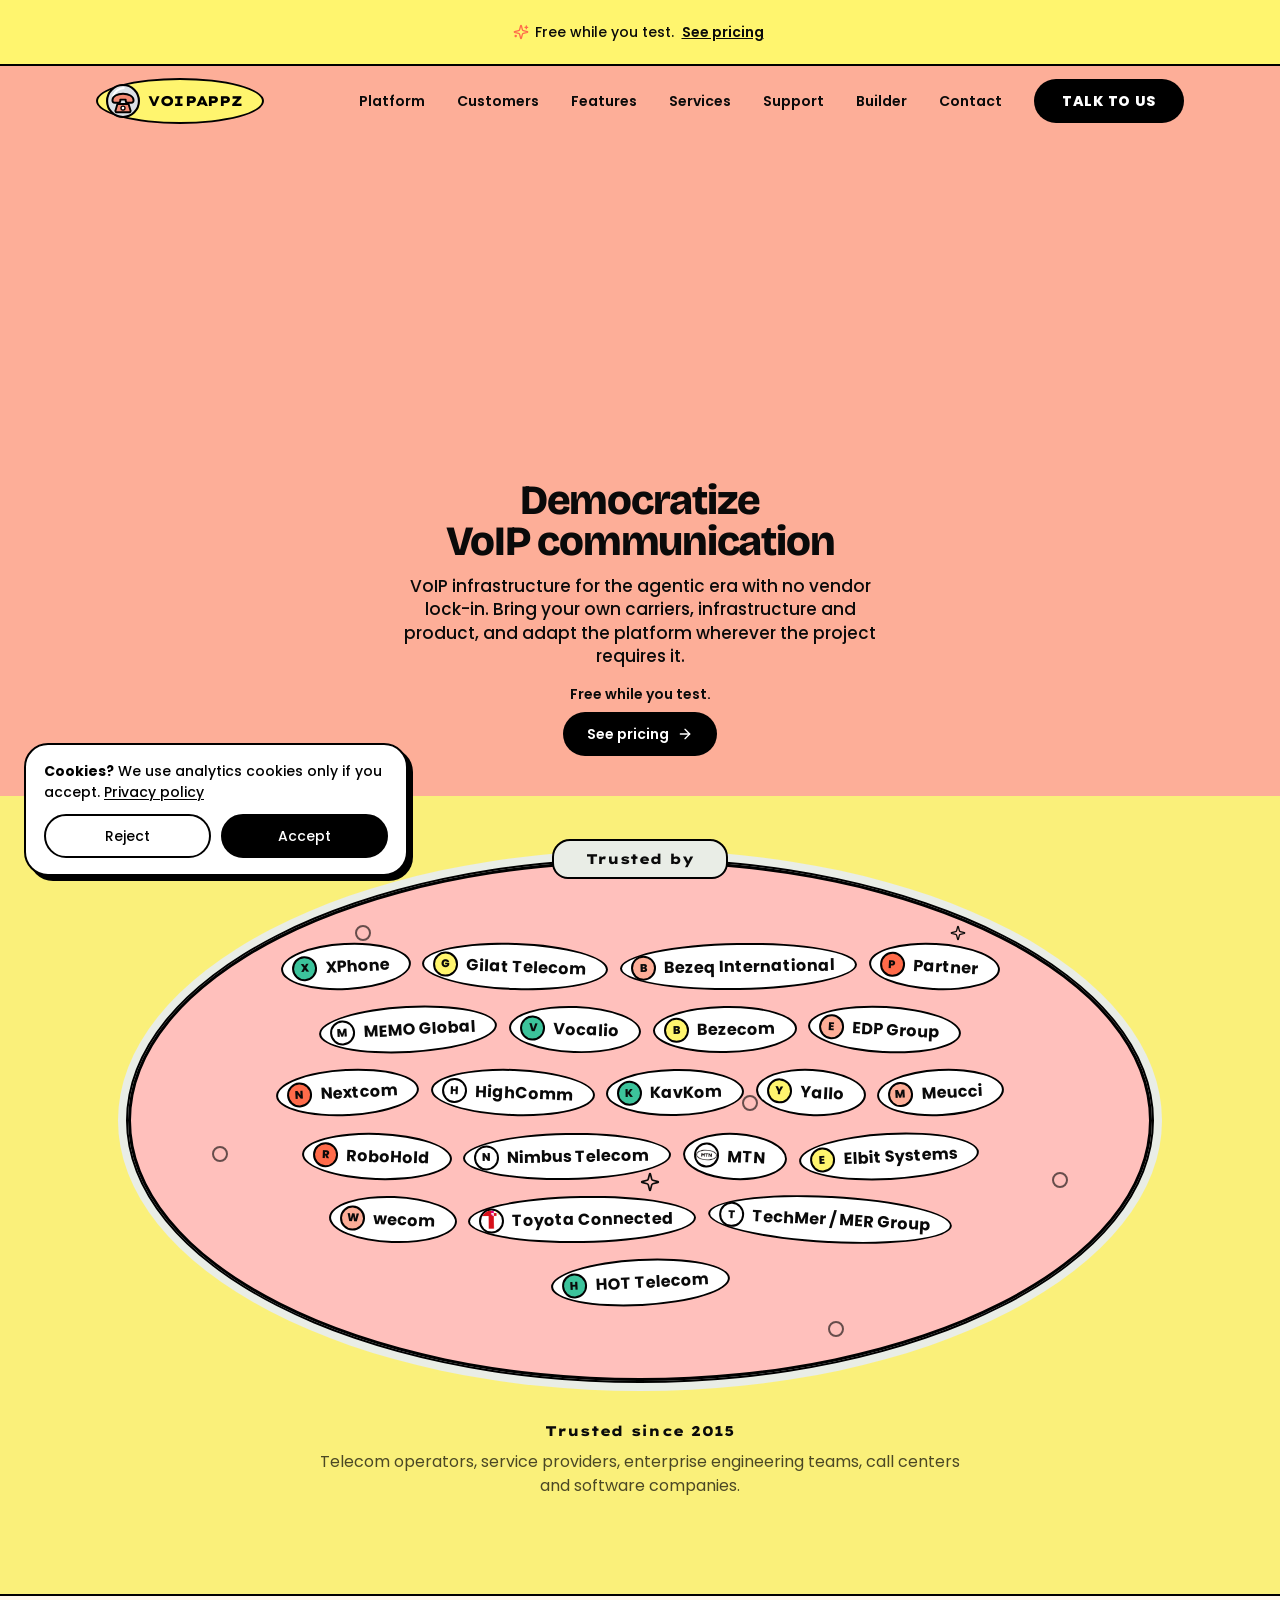
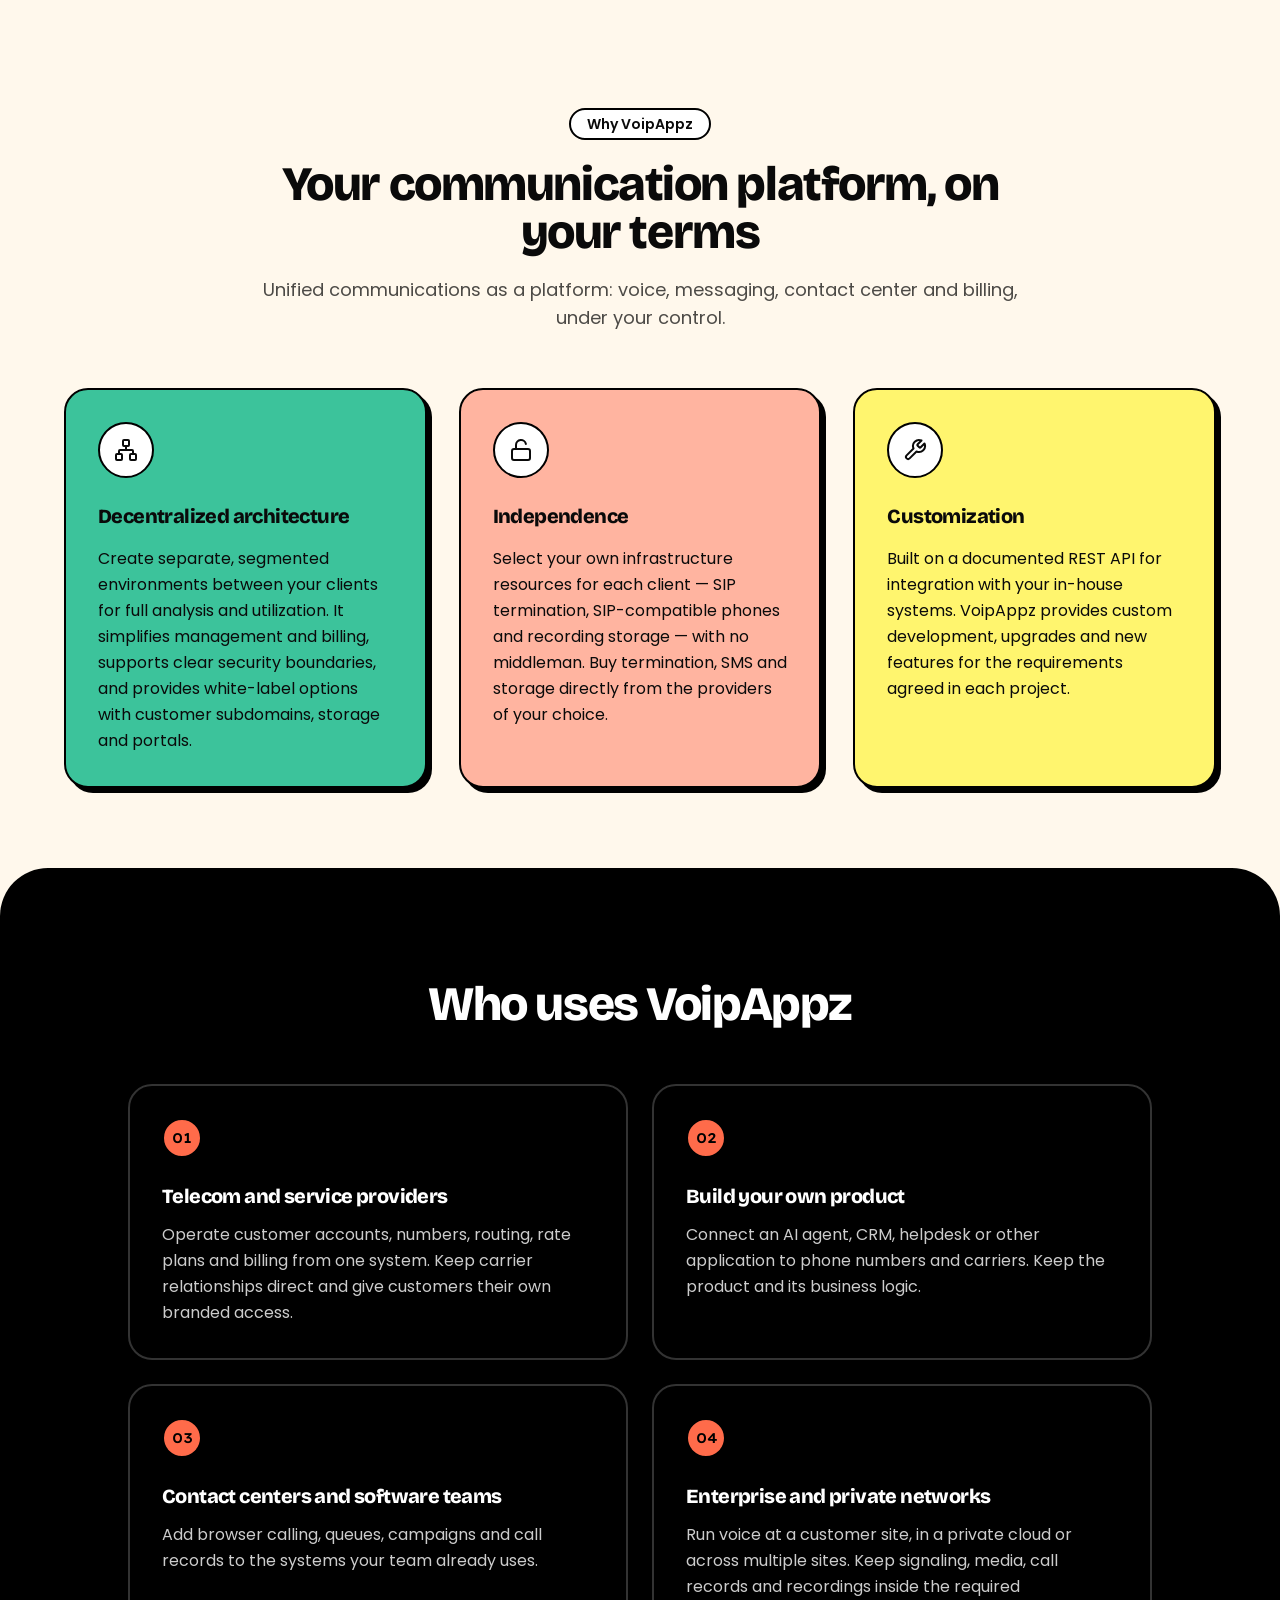
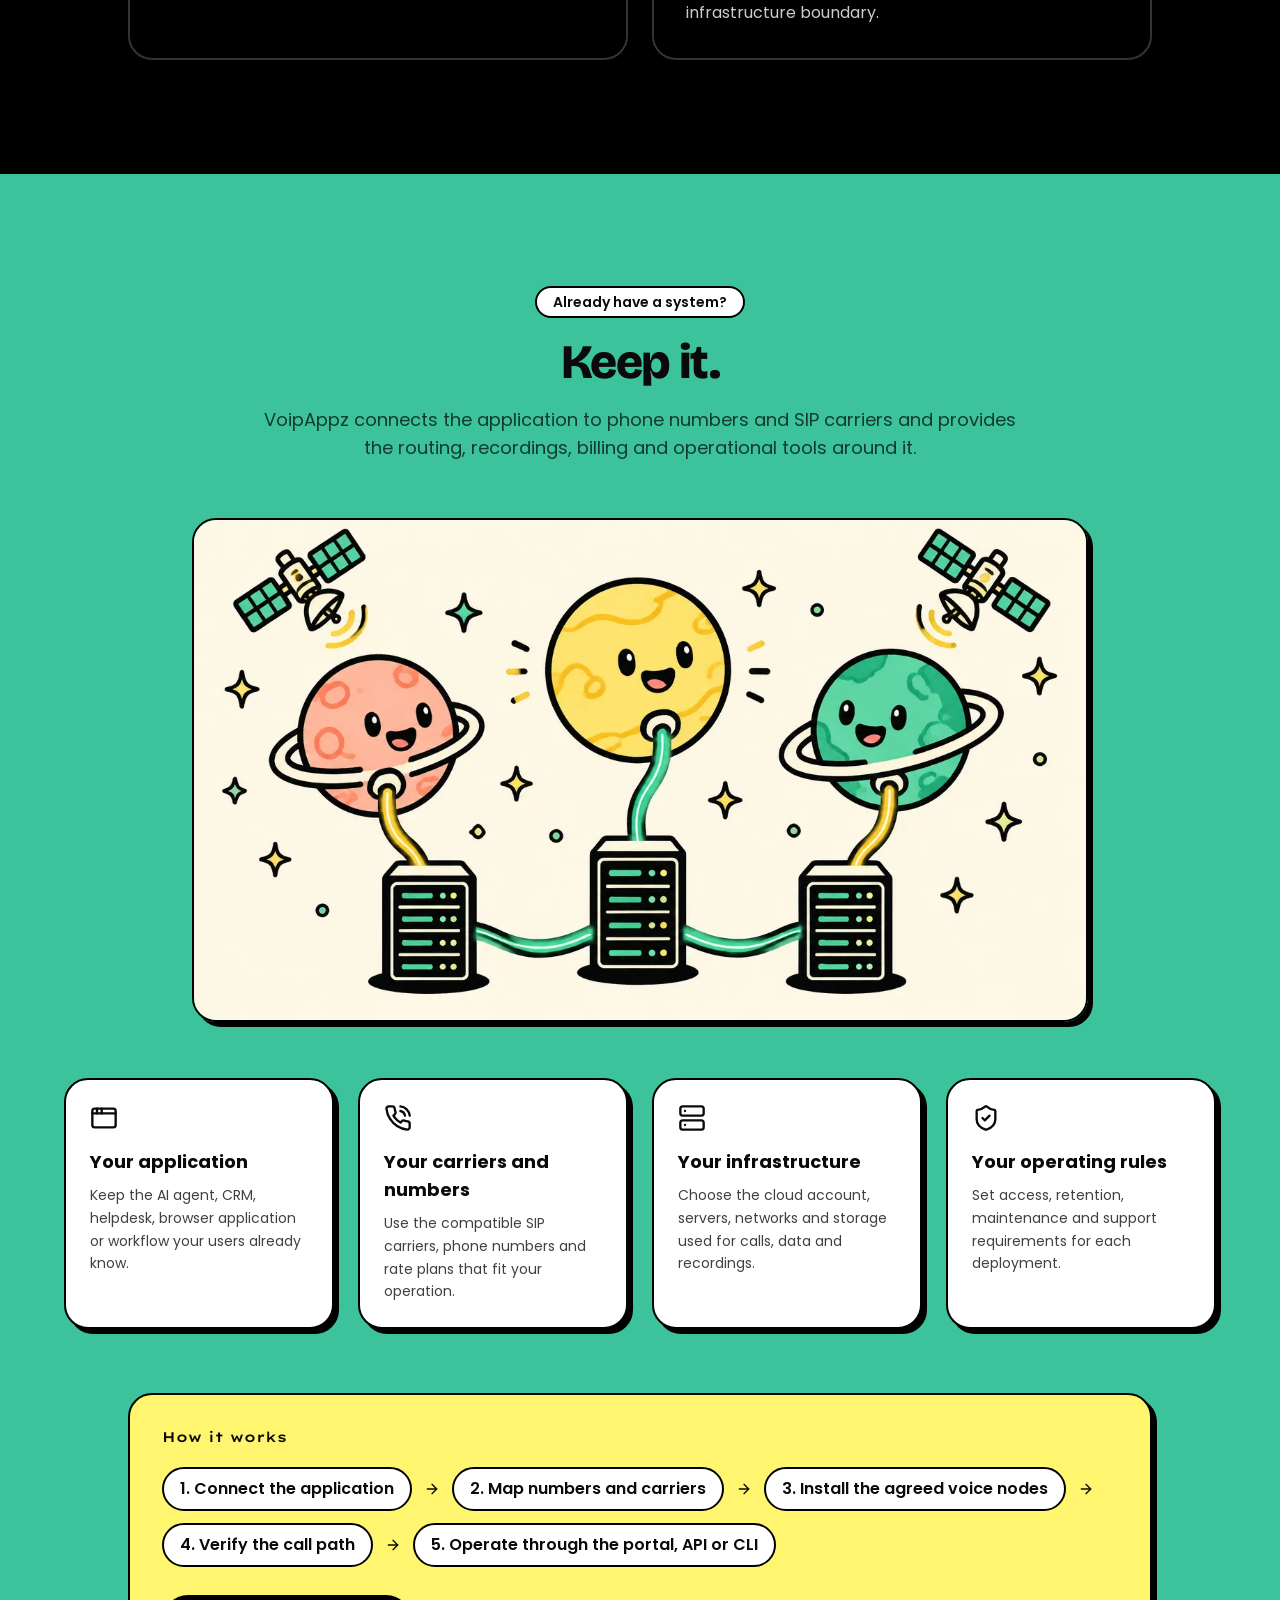
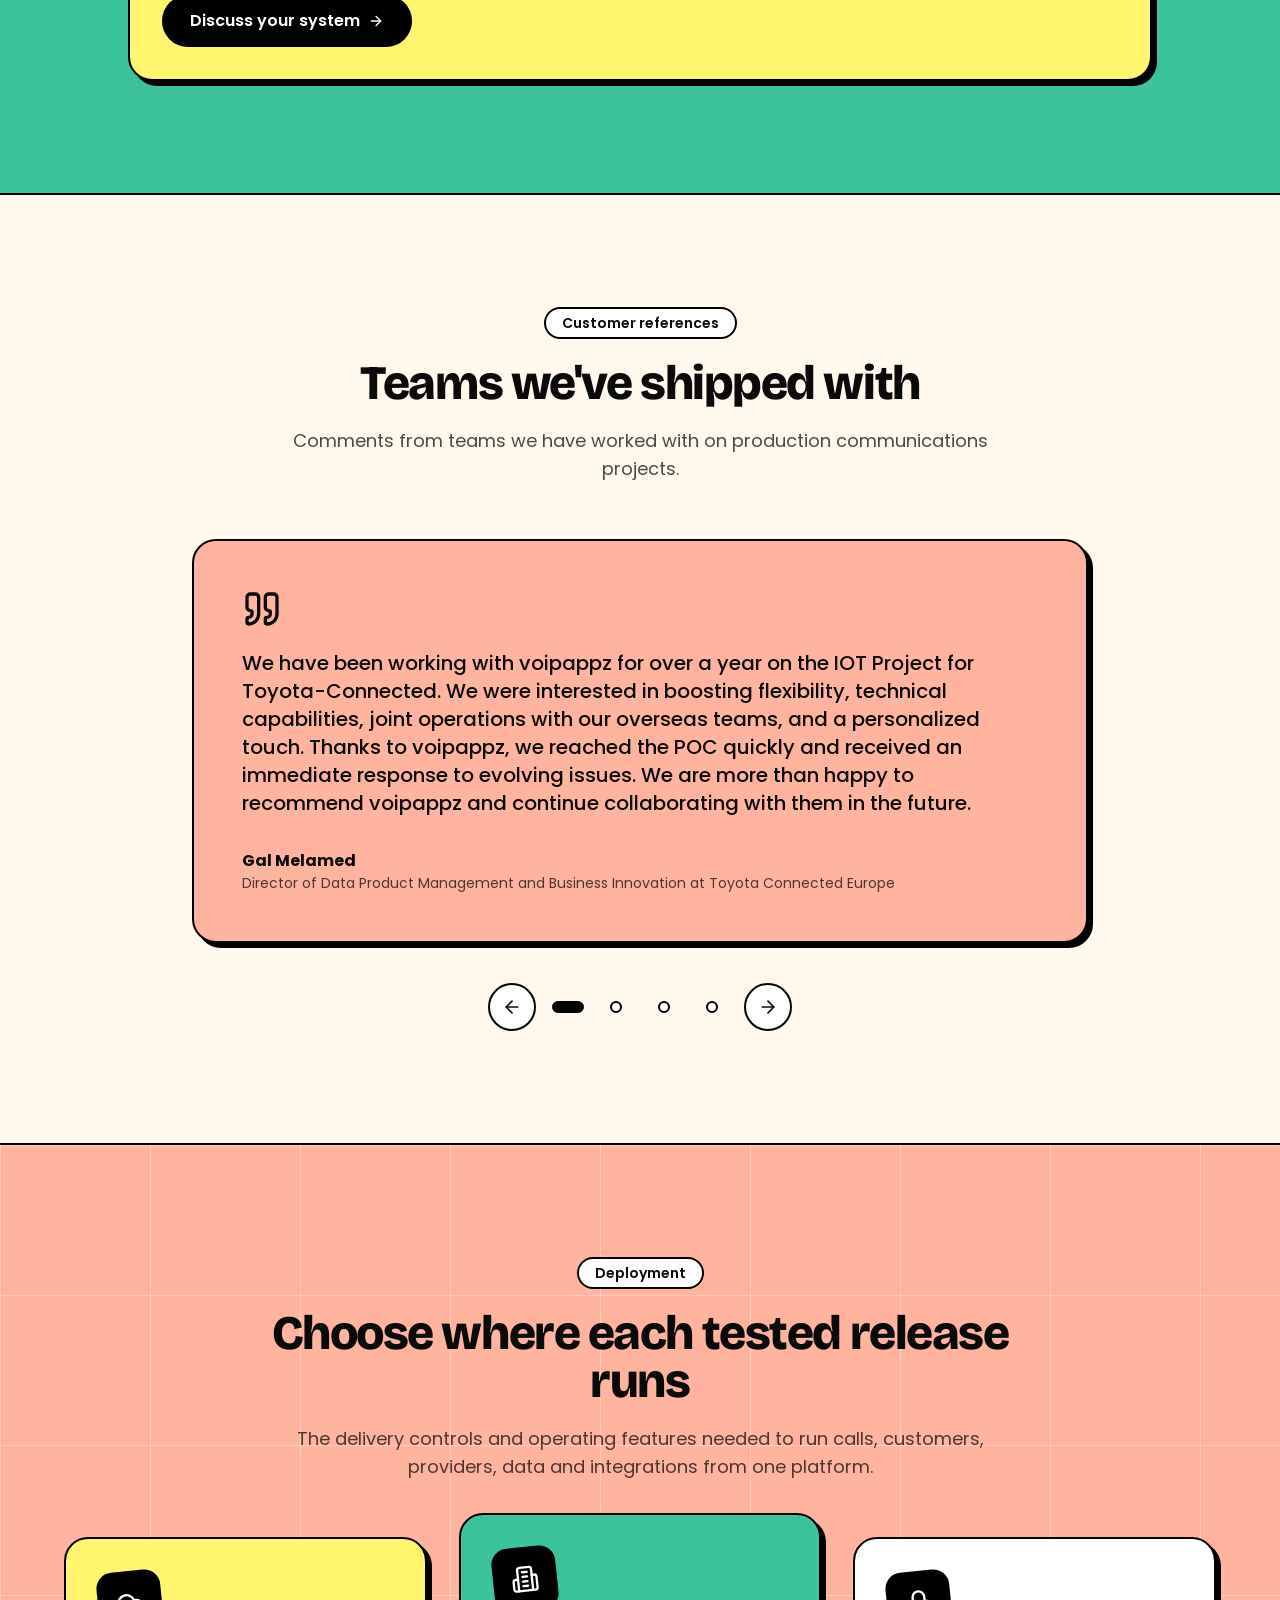
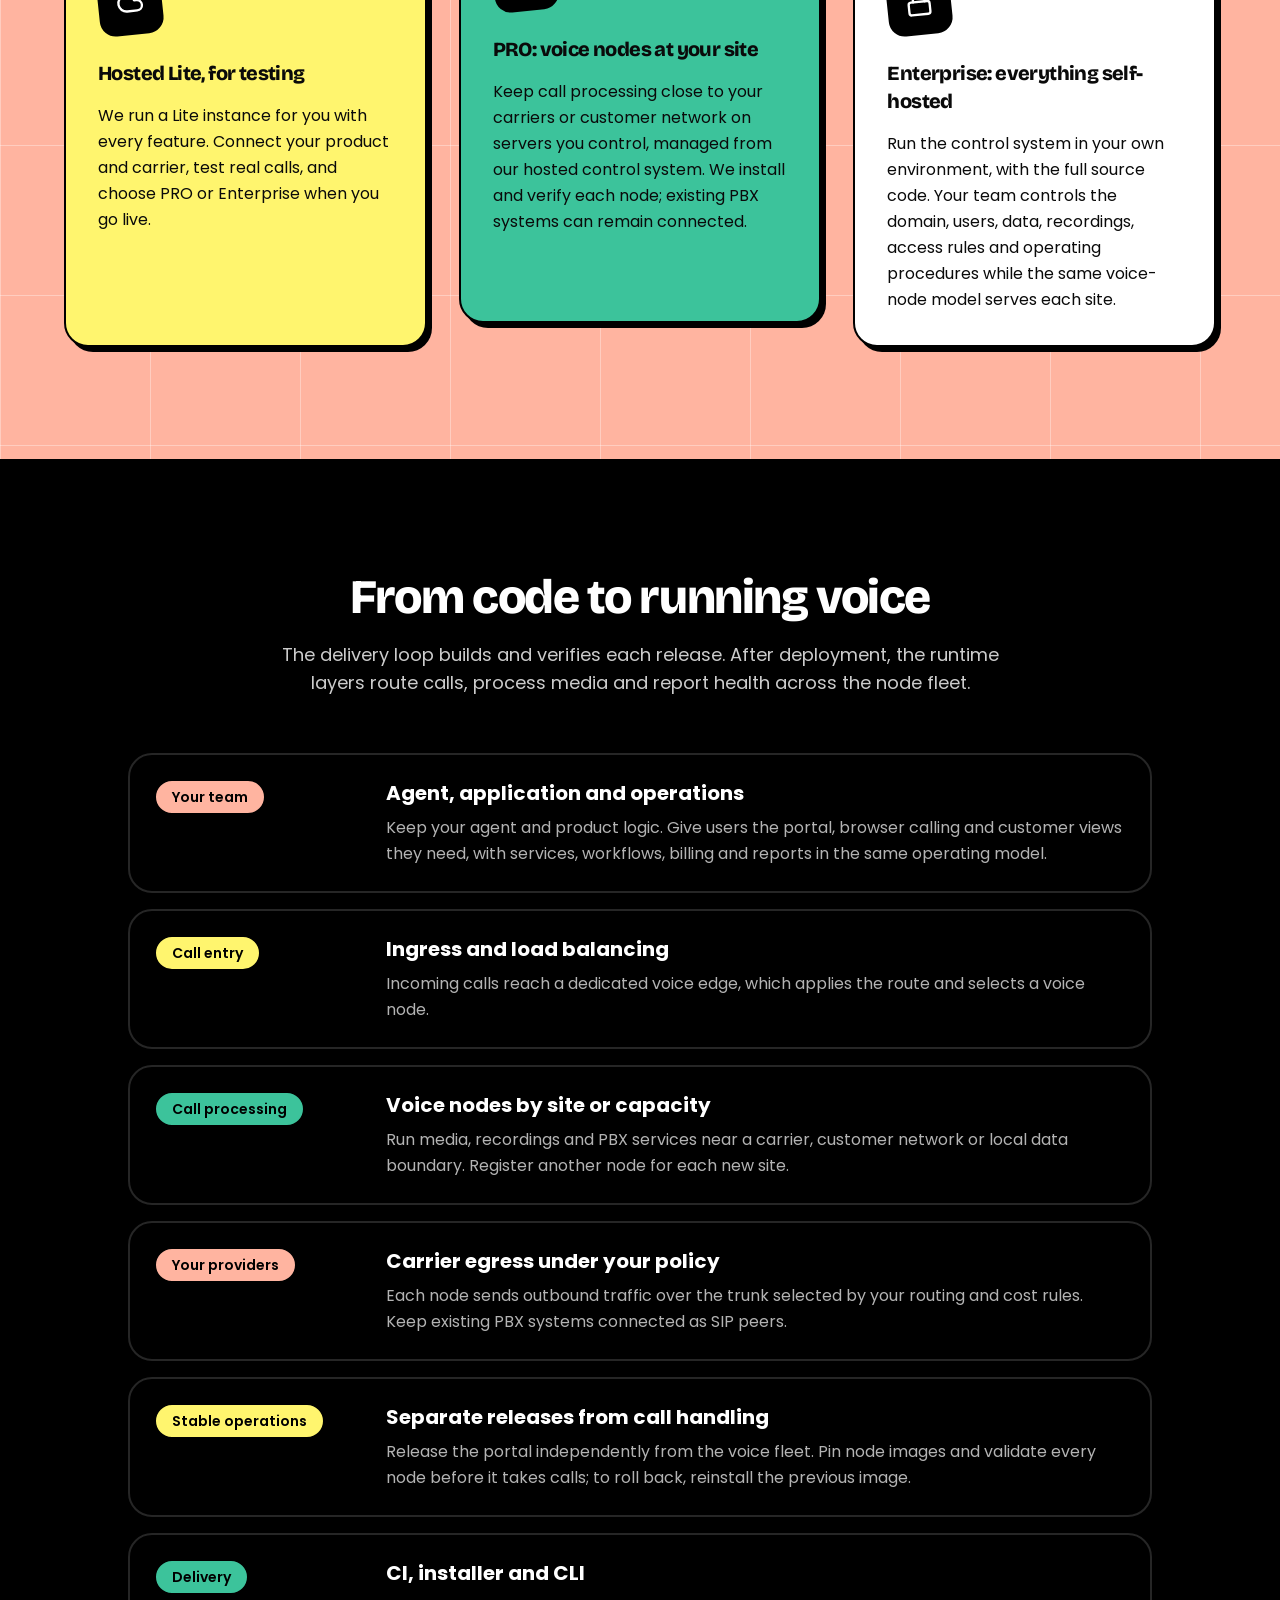
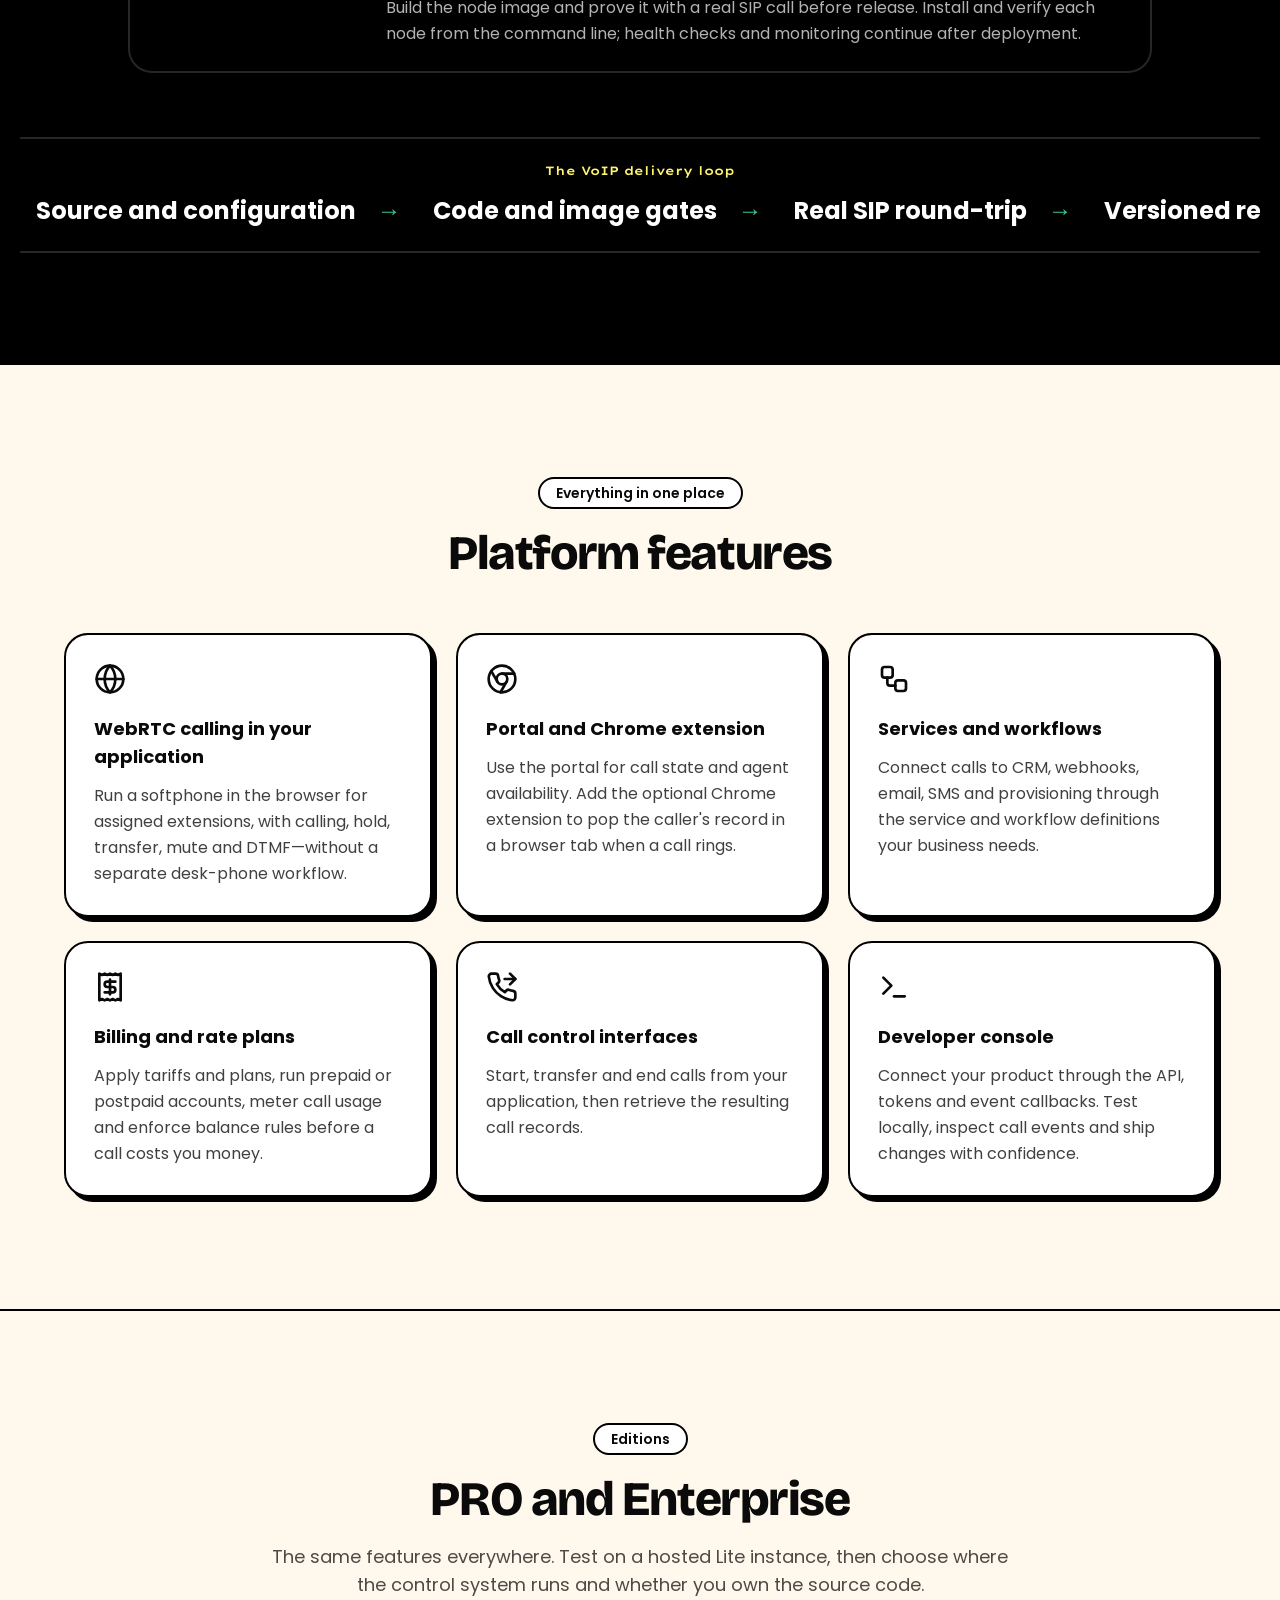
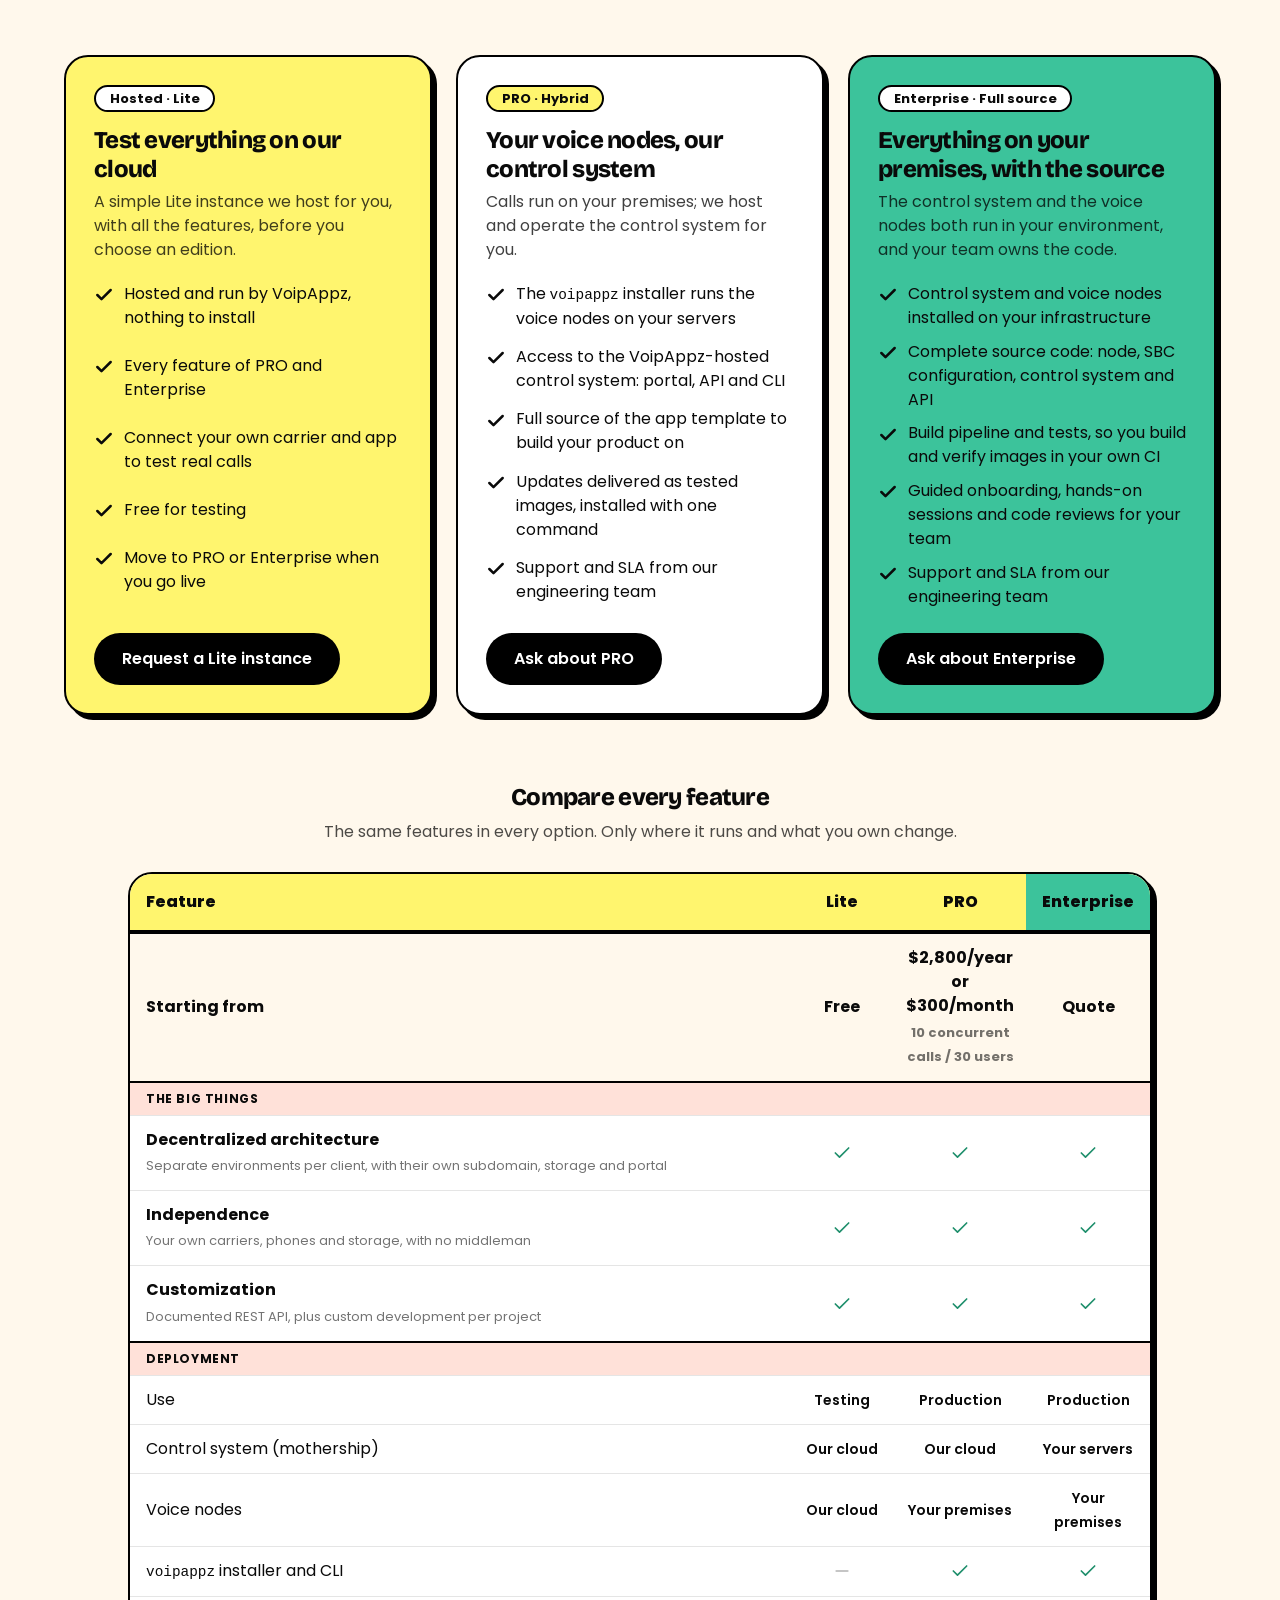
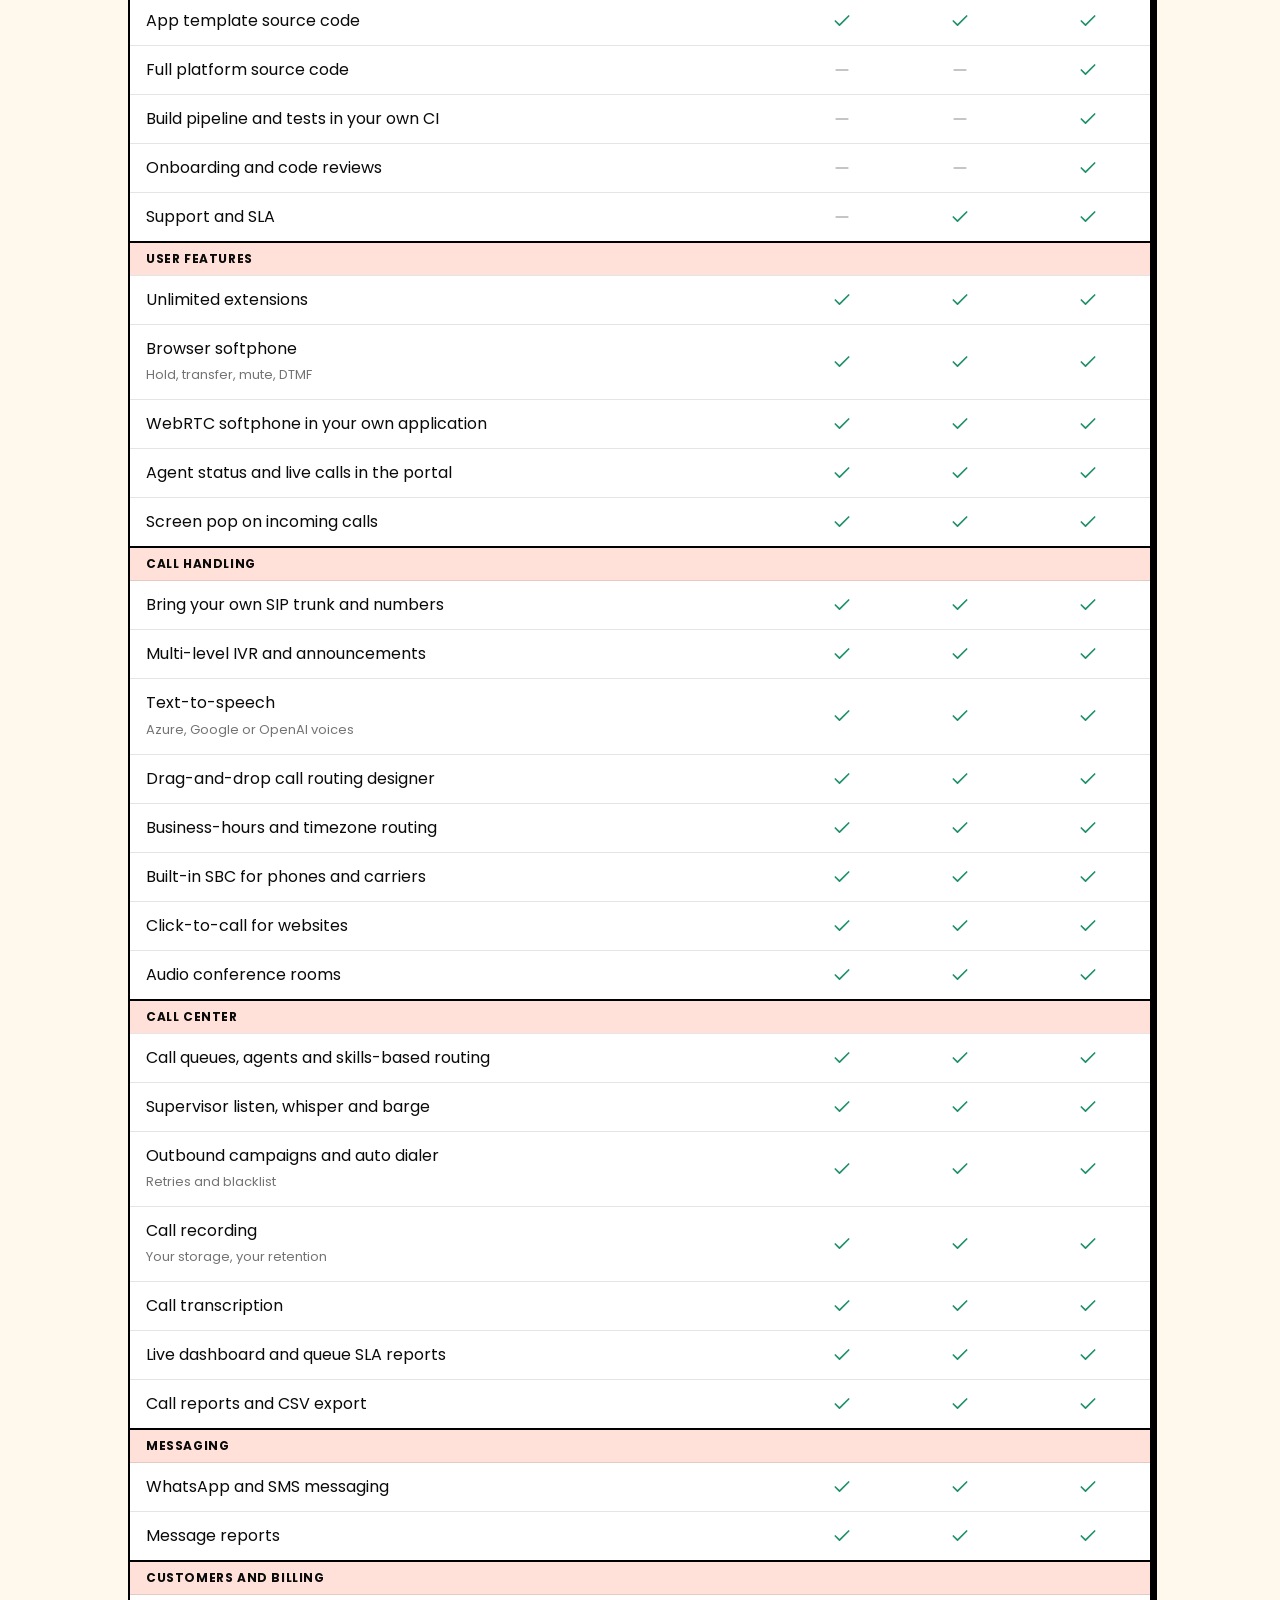
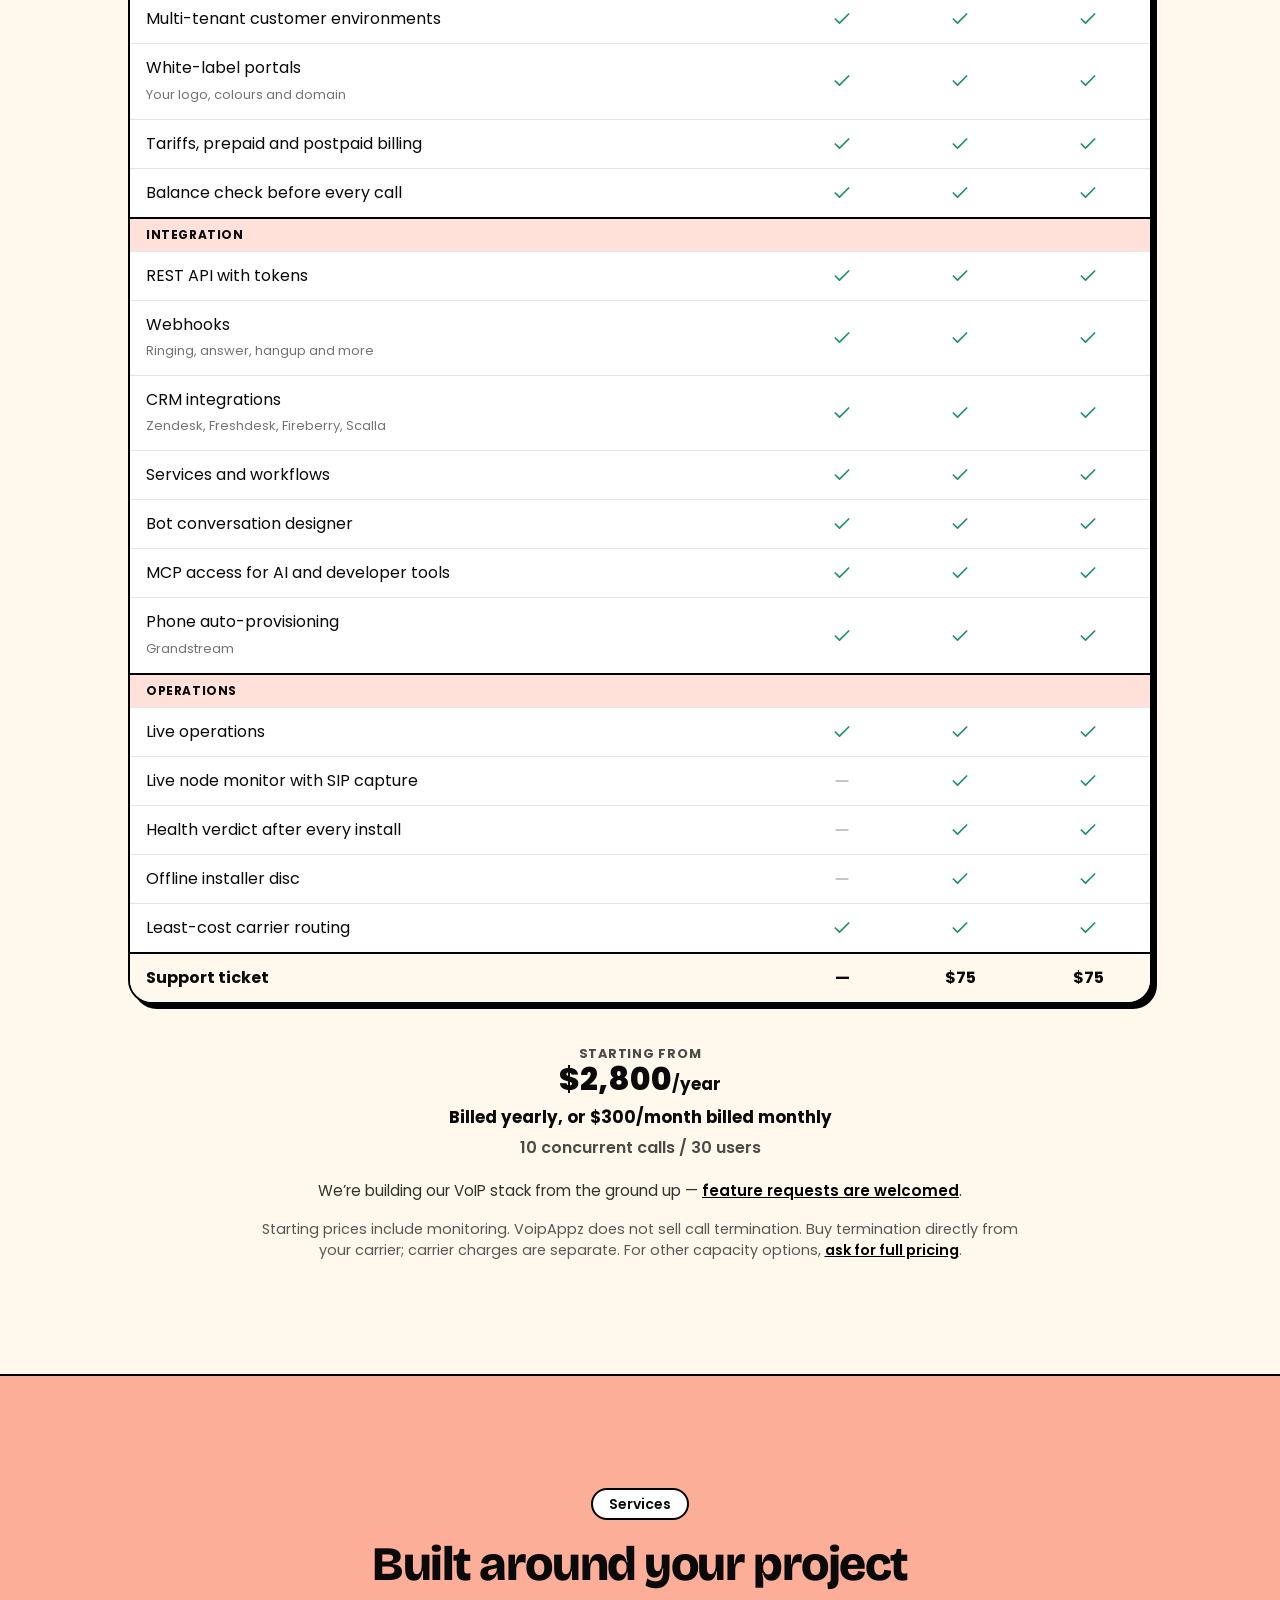
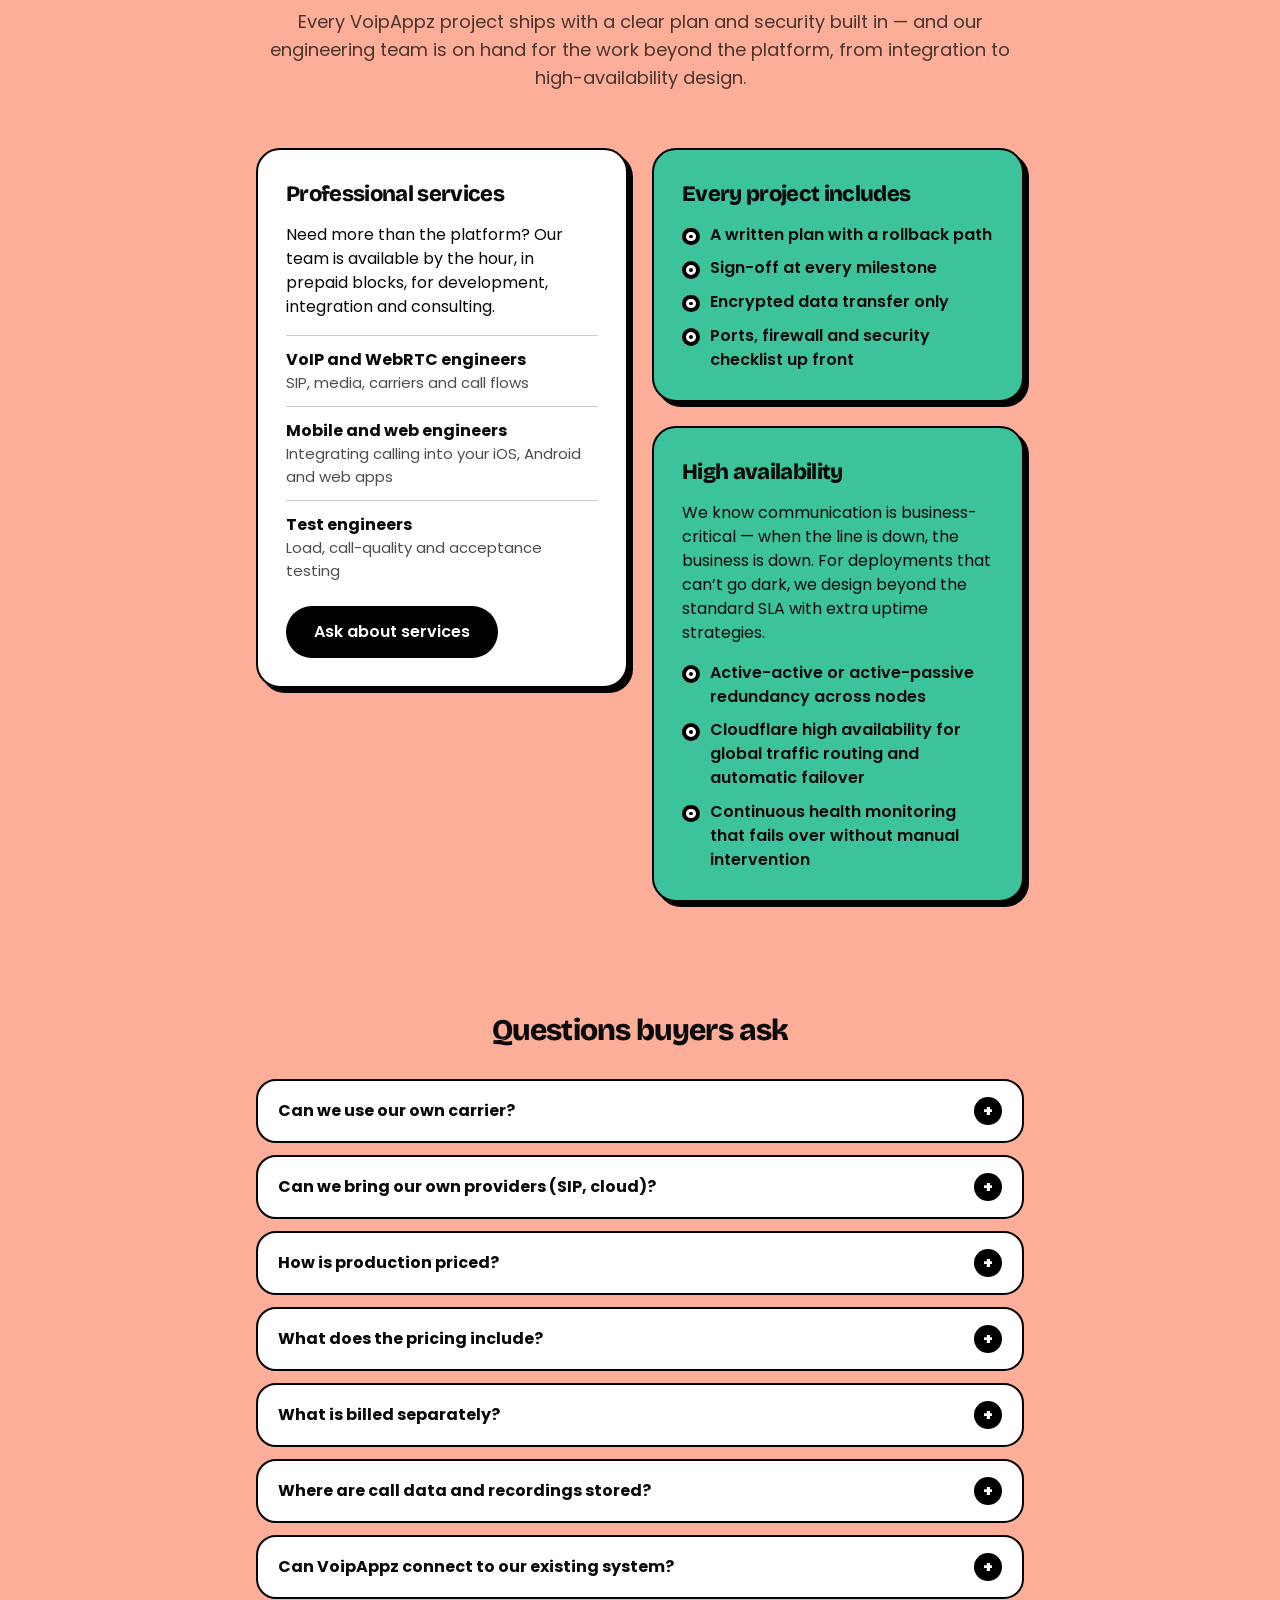
==== commit bc39f6fc: "Clarify pricing options and termination policy" ====
--- a/index.html
+++ b/index.html
@@ -219,12 +219,12 @@
       @media (min-width: 640px) { .pricing-extra .process-box--services { grid-row: 1 / span 2; } }
     </style>
     <script type="application/ld+json">
-    {"@context":"https://schema.org","@type":"FAQPage","mainEntity":[{"@type":"Question","name":"Can we use our own carrier?","acceptedAnswer":{"@type":"Answer","text":"Yes. Connect any compatible SIP trunk and load your own rates. The carrier relationship and its charges stay yours: you buy termination directly from the provider."}},{"@type":"Question","name":"How is production priced?","acceptedAnswer":{"@type":"Answer","text":"By capacity: the number of concurrent calls. It is not a per-seat or per-minute price. A concurrent call is any active internal or external call."}},{"@type":"Question","name":"What is billed separately?","acceptedAnswer":{"@type":"Answer","text":"Carrier calling and messaging charges, phone numbers, installation, migration, custom integration, on-site work and training. Every quote lists them in the written scope."}},{"@type":"Question","name":"Where are call data and recordings stored?","acceptedAnswer":{"@type":"Answer","text":"Where you choose. With Enterprise, the database and recordings run on your infrastructure; with PRO, call processing and recordings stay on the voice nodes at your site. Retention, backup and access are agreed in the deployment design."}},{"@type":"Question","name":"Can VoipAppz connect to our existing system?","acceptedAnswer":{"@type":"Answer","text":"Yes. CRM, helpdesk and business tools connect through the REST API and event callbacks. Deeper integration is scoped in the quote."}},{"@type":"Question","name":"Do we have to replace our current providers?","acceptedAnswer":{"@type":"Answer","text":"No. The architecture review decides what stays in your product and what connects to VoipAppz. Existing providers and PBX systems can stay connected as SIP peers."}},{"@type":"Question","name":"What does a self-hosted deployment include?","acceptedAnswer":{"@type":"Answer","text":"With Enterprise, the central control system and the voice nodes run on your infrastructure, with the full source code. With PRO, the voice nodes run on your premises and we host the control system. The written scope defines capacity, sites, storage, updates and who operates each part."}},{"@type":"Question","name":"What does support include?","acceptedAnswer":{"@type":"Answer","text":"Node and service health checks, alerts, incident handling, maintenance coordination and service reporting, with the response times in the support section below. Hours and escalation contacts are stated in the written SLA."}}]}
+    {"@context":"https://schema.org","@type":"FAQPage","mainEntity":[{"@type":"Question","name":"Can we use our own carrier?","acceptedAnswer":{"@type":"Answer","text":"Yes. Connect any compatible SIP trunk and load your own rates. VoipAppz does not sell call termination. You buy termination directly from your carrier, and carrier charges are separate."}},{"@type":"Question","name":"How is production priced?","acceptedAnswer":{"@type":"Answer","text":"By capacity: the number of concurrent calls. It is not a per-seat or per-minute price. A concurrent call is any active internal or external call."}},{"@type":"Question","name":"What is billed separately?","acceptedAnswer":{"@type":"Answer","text":"Carrier calling and messaging charges, phone numbers, installation, migration, custom integration, on-site work and training. Every quote lists them in the written scope."}},{"@type":"Question","name":"Where are call data and recordings stored?","acceptedAnswer":{"@type":"Answer","text":"Where you choose. With Enterprise, the database and recordings run on your infrastructure; with PRO, call processing and recordings stay on the voice nodes at your site. Retention, backup and access are agreed in the deployment design."}},{"@type":"Question","name":"Can VoipAppz connect to our existing system?","acceptedAnswer":{"@type":"Answer","text":"Yes. CRM, helpdesk and business tools connect through the REST API and event callbacks. Deeper integration is scoped in the quote."}},{"@type":"Question","name":"Do we have to replace our current providers?","acceptedAnswer":{"@type":"Answer","text":"No. The architecture review decides what stays in your product and what connects to VoipAppz. Existing providers and PBX systems can stay connected as SIP peers."}},{"@type":"Question","name":"What does a self-hosted deployment include?","acceptedAnswer":{"@type":"Answer","text":"With Enterprise, the central control system and the voice nodes run on your infrastructure, with the full source code. With PRO, the voice nodes run on your premises and we host the control system. The written scope defines capacity, sites, storage, updates and who operates each part."}},{"@type":"Question","name":"What does support include?","acceptedAnswer":{"@type":"Answer","text":"Node and service health checks, alerts, incident handling, maintenance coordination and service reporting, with the response times in the support section below. Hours and escalation contacts are stated in the written SLA."}}]}
     </script>
     <script src="consent.js"></script>
 </head>
   <body>
-<div class="overflow-x-clip"><div class="bg-[#FFF56E] border-b-2 border-black text-sm text-center py-2.5 px-4 font-medium"><svg xmlns="http://www.w3.org/2000/svg" width="24" height="24" viewBox="0 0 24 24" fill="none" stroke="currentColor" stroke-width="2" stroke-linecap="round" stroke-linejoin="round" class="lucide lucide-sparkles inline w-4 h-4 text-[#FF6B4A] mr-1.5 -mt-0.5"><path d="M9.937 15.5A2 2 0 0 0 8.5 14.063l-6.135-1.582a.5.5 0 0 1 0-.962L8.5 9.936A2 2 0 0 0 9.937 8.5l1.582-6.135a.5.5 0 0 1 .963 0L14.063 8.5A2 2 0 0 0 15.5 9.937l6.135 1.581a.5.5 0 0 1 0 .964L15.5 14.063a2 2 0 0 0-1.437 1.437l-1.582 6.135a.5.5 0 0 1-.963 0z"></path><path d="M20 3v4"></path><path d="M22 5h-4"></path><path d="M4 17v2"></path><path d="M5 18H3"></path></svg>Free while you test. <a href="#editions" class="underline font-semibold">See pricing</a></div><header class="bg-[#FDAE98] sticky top-0 z-50"><div class="max-w-6xl mx-auto flex items-center gap-3 md:gap-8 px-4 md:px-8 py-3"><a href="#top" class="brand-oval mr-auto" aria-label="VoipAppz, back to top"><img src="images/badge.svg" alt="" width="34" height="34" />VOIPAPPZ</a><nav class="hidden md:flex items-center gap-8 text-sm font-semibold"><a href="#differentiators" class="hover:underline underline-offset-4">Platform</a><a href="#customers" class="hover:underline underline-offset-4">Customers</a><a href="#features" class="hover:underline underline-offset-4">Features</a><a href="#pricing" class="hover:underline underline-offset-4">Services</a><a href="#support" class="hover:underline underline-offset-4">Support</a><a href="#builder" class="hover:underline underline-offset-4">Builder</a><a href="#contact" class="hover:underline underline-offset-4">Contact</a></nav><details class="mobile-menu md:hidden relative group/menu"><summary aria-label="Menu" class="list-none [&amp;::-webkit-details-marker]:hidden w-11 h-11 grid place-items-center rounded-full border-2 border-black bg-white cursor-pointer"><svg xmlns="http://www.w3.org/2000/svg" width="24" height="24" viewBox="0 0 24 24" fill="none" stroke="currentColor" stroke-width="2" stroke-linecap="round" stroke-linejoin="round" class="lucide lucide-menu w-5 h-5"><line x1="4" x2="20" y1="12" y2="12"></line><line x1="4" x2="20" y1="6" y2="6"></line><line x1="4" x2="20" y1="18" y2="18"></line></svg></summary><nav id="mobile-nav" class="absolute right-0 top-14 w-56 sticker bg-white p-2 flex flex-col text-base font-semibold"><a href="#differentiators" class="px-4 py-3 rounded-xl hover:bg-[#FFF56E]">Platform</a><a href="#customers" class="px-4 py-3 rounded-xl hover:bg-[#FFF56E]">Customers</a><a href="#features" class="px-4 py-3 rounded-xl hover:bg-[#FFF56E]">Features</a><a href="#pricing" class="px-4 py-3 rounded-xl hover:bg-[#FFF56E]">Services</a><a href="#support" class="px-4 py-3 rounded-xl hover:bg-[#FFF56E]">Support</a><a href="#builder" class="px-4 py-3 rounded-xl hover:bg-[#FFF56E]">Builder</a></nav></details><a href="mailto:nir@voipappz.com?subject=VoipAppz%20inquiry" class="btn-pill !px-5 md:!px-7 !py-2.5 md:!py-3 text-xs md:text-sm font-extrabold tracking-wider uppercase">Talk to us</a></div></header><section id="top" class="relative bg-[#FDAE98] overflow-hidden"><picture><source media="(min-width: 640px)" srcset="images/hero-wide.webp" width="2860" height="1300" /><img src="images/hero.webp" alt="Cartoon telephone astronaut holding onto a yellow planet" width="1024" height="1024" fetchPriority="high" decoding="async" class="hero-img"/></picture><div class="absolute inset-x-0 bottom-[4%] px-5 text-center"><div class="hero-copy"><h1 class="font-extrabold text-[2.1rem] sm:text-5xl lg:text-[3rem] leading-[1.02] max-w-xl mx-auto">Democratize <br class="hidden md:block"/>VoIP communication</h1><p class="mt-3 text-[15px] md:text-[17px] font-medium max-w-lg mx-auto leading-snug">VoIP infrastructure for the agentic era with no vendor lock-in. Bring your own carriers, infrastructure and product, and adapt the platform wherever the project requires it.</p><p class="mt-4 text-sm font-semibold">Free while you test.</p><a href="#editions" class="btn-pill mt-2 !px-6 !py-3 text-sm">See pricing <svg xmlns="http://www.w3.org/2000/svg" width="24" height="24" viewBox="0 0 24 24" fill="none" stroke="currentColor" stroke-width="2" stroke-linecap="round" stroke-linejoin="round" class="lucide lucide-arrow-right w-4 h-4"><path d="M5 12h14"></path><path d="m12 5 7 7-7 7"></path></svg></a></div></div></section><section id="customers" aria-label="Trusted by" class="bg-[#FAF07A] px-5 pt-16 pb-24"><div class="relative max-w-5xl mx-auto rounded-[2.5rem] md:rounded-[50%] md:aspect-[2.6/1] bg-[#FFC0BC] border-[3px] border-black ring-[8px] md:ring-[10px] ring-[#E9EDE6] outline outline-2 outline-black"><div class="absolute -top-6 left-1/2 -translate-x-1/2 z-30 bg-[#E9EDE6] border-2 border-black rounded-b-2xl rounded-t-md px-8 py-2 font-display font-extrabold text-sm whitespace-nowrap">Trusted by</div><ul class="oval-logos" aria-label="Customers"><li><span class="chip-ic" style="background:#3CC39B">X</span>XPhone</li><li><span class="chip-ic" style="background:#FFF56E">G</span>Gilat Telecom</li><li><span class="chip-ic" style="background:#FDAE98">B</span>Bezeq International</li><li><span class="chip-ic" style="background:#FF6B4A">P</span>Partner</li><li><span class="chip-ic" style="background:#FFFFFF">M</span>MEMO Global</li><li><span class="chip-ic" style="background:#3CC39B">V</span>Vocalio</li><li><span class="chip-ic" style="background:#FFF56E">B</span>Bezecom</li><li><span class="chip-ic" style="background:#FDAE98">E</span>EDP Group</li><li><span class="chip-ic" style="background:#FF6B4A">N</span>Nextcom</li><li><span class="chip-ic" style="background:#FFFFFF">H</span>HighComm</li><li><span class="chip-ic" style="background:#3CC39B">K</span>KavKom</li><li><span class="chip-ic" style="background:#FFF56E">Y</span>Yallo</li><li><span class="chip-ic" style="background:#FDAE98">M</span>Meucci</li><li><span class="chip-ic" style="background:#FF6B4A">R</span>RoboHold</li><li><span class="chip-ic" style="background:#FFFFFF">N</span>Nimbus Telecom</li><li><img src="logos/mtn-icon.png" alt="" class="chip-ic" />MTN</li><li><span class="chip-ic" style="background:#FFF56E">E</span>Elbit Systems</li><li><span class="chip-ic" style="background:#FDAE98">W</span>wecom</li><li><img src="logos/toyotaconnected-icon.png" alt="" class="chip-ic" />Toyota Connected</li><li><span class="chip-ic" style="background:#FFFFFF">T</span>TechMer / MER Group</li><li><span class="chip-ic" style="background:#3CC39B">H</span>HOT Telecom</li></ul><span class="absolute left-[8%] top-[55%] w-4 h-4 rounded-full border-2 border-black/60"></span><span class="absolute left-[60%] top-[45%] w-4 h-4 rounded-full border-2 border-black/60"></span><span class="absolute right-[8%] top-[60%] w-4 h-4 rounded-full border-2 border-black/60"></span><span class="absolute left-[22%] top-[12%] w-4 h-4 rounded-full border-2 border-black/60"></span><span class="absolute right-[30%] bottom-[8%] w-4 h-4 rounded-full border-2 border-black/60"></span><svg xmlns="http://www.w3.org/2000/svg" width="24" height="24" viewBox="0 0 24 24" fill="none" stroke="currentColor" stroke-width="2" stroke-linecap="round" stroke-linejoin="round" class="lucide lucide-sparkle absolute left-[50%] top-[60%] w-5 h-5"><path d="M9.937 15.5A2 2 0 0 0 8.5 14.063l-6.135-1.582a.5.5 0 0 1 0-.962L8.5 9.936A2 2 0 0 0 9.937 8.5l1.582-6.135a.5.5 0 0 1 .963 0L14.063 8.5A2 2 0 0 0 15.5 9.937l6.135 1.581a.5.5 0 0 1 0 .964L15.5 14.063a2 2 0 0 0-1.437 1.437l-1.582 6.135a.5.5 0 0 1-.963 0z"></path></svg><svg xmlns="http://www.w3.org/2000/svg" width="24" height="24" viewBox="0 0 24 24" fill="none" stroke="currentColor" stroke-width="2" stroke-linecap="round" stroke-linejoin="round" class="lucide lucide-sparkle absolute right-[18%] top-[12%] w-4 h-4"><path d="M9.937 15.5A2 2 0 0 0 8.5 14.063l-6.135-1.582a.5.5 0 0 1 0-.962L8.5 9.936A2 2 0 0 0 9.937 8.5l1.582-6.135a.5.5 0 0 1 .963 0L14.063 8.5A2 2 0 0 0 15.5 9.937l6.135 1.581a.5.5 0 0 1 0 .964L15.5 14.063a2 2 0 0 0-1.437 1.437l-1.582 6.135a.5.5 0 0 1-.963 0z"></path></svg></div><p class="trusted-since">Trusted since 2015</p><p class="trusted-sub">Telecom operators, service providers, enterprise engineering teams, call centers and software companies.</p></section><section id="differentiators" class="bg-[#FFF8EC] py-28 px-5 border-t-2 border-black"><div class="text-center max-w-3xl mx-auto mb-14"><span class="inline-block bg-white border-2 border-black rounded-full px-4 py-1 text-sm font-semibold mb-5">Why VoipAppz</span><h2 class="font-extrabold text-3xl md:text-5xl leading-[1.1] ">Your communication platform, on your terms</h2><p class="mt-5 text-lg text-black/70">Unified communications as a platform: voice, messaging, contact center and billing, under your control.</p></div><div class="max-w-6xl mx-auto grid md:grid-cols-3 gap-8"><div class="sticker bg-[#3CC39B] p-8 hover:-rotate-1 transition-transform"><div class="w-14 h-14 rounded-full bg-white border-2 border-black grid place-items-center mb-6"><svg xmlns="http://www.w3.org/2000/svg" width="24" height="24" viewBox="0 0 24 24" fill="none" stroke="currentColor" stroke-width="2" stroke-linecap="round" stroke-linejoin="round" class="lucide lucide-network w-6 h-6"><rect x="16" y="16" width="6" height="6" rx="1"></rect><rect x="2" y="16" width="6" height="6" rx="1"></rect><rect x="9" y="2" width="6" height="6" rx="1"></rect><path d="M5 16v-3a1 1 0 0 1 1-1h12a1 1 0 0 1 1 1v3"></path><path d="M12 12V8"></path></svg></div><h3 class="font-extrabold text-xl mb-4">Decentralized architecture</h3><p class="leading-relaxed">Create separate, segmented environments between your clients for full analysis and utilization. It simplifies management and billing, supports clear security boundaries, and provides white-label options with customer subdomains, storage and portals.</p></div><div class="sticker bg-[#FFB4A0] p-8 hover:-rotate-1 transition-transform"><div class="w-14 h-14 rounded-full bg-white border-2 border-black grid place-items-center mb-6"><svg xmlns="http://www.w3.org/2000/svg" width="24" height="24" viewBox="0 0 24 24" fill="none" stroke="currentColor" stroke-width="2" stroke-linecap="round" stroke-linejoin="round" class="lucide lucide-lock-open w-6 h-6"><rect width="18" height="11" x="3" y="11" rx="2" ry="2"></rect><path d="M7 11V7a5 5 0 0 1 9.9-1"></path></svg></div><h3 class="font-extrabold text-xl mb-4">Independence</h3><p class="leading-relaxed">Select your own infrastructure resources for each client — SIP termination, SIP-compatible phones and recording storage — with no middleman. Buy termination, SMS and storage directly from the providers of your choice.</p></div><div class="sticker bg-[#FFF56E] p-8 hover:-rotate-1 transition-transform"><div class="w-14 h-14 rounded-full bg-white border-2 border-black grid place-items-center mb-6"><svg xmlns="http://www.w3.org/2000/svg" width="24" height="24" viewBox="0 0 24 24" fill="none" stroke="currentColor" stroke-width="2" stroke-linecap="round" stroke-linejoin="round" class="lucide lucide-wrench w-6 h-6"><path d="M14.7 6.3a1 1 0 0 0 0 1.4l1.6 1.6a1 1 0 0 0 1.4 0l3.77-3.77a6 6 0 0 1-7.94 7.94l-6.91 6.91a2.12 2.12 0 0 1-3-3l6.91-6.91a6 6 0 0 1 7.94-7.94l-3.76 3.76z"></path></svg></div><h3 class="font-extrabold text-xl mb-4">Customization</h3><p class="leading-relaxed">Built on a documented REST API for integration with your in-house systems. VoipAppz provides custom development, upgrades and new features for the requirements agreed in each project.</p></div></div></section><section id="audience" class="bg-black text-white py-28 px-5 rounded-t-[3rem] -mt-8 relative"><div class="text-center max-w-3xl mx-auto mb-14"><h2 class="font-extrabold text-3xl md:text-5xl leading-[1.1] text-white">Who uses VoipAppz</h2></div><div class="max-w-5xl mx-auto grid md:grid-cols-2 gap-6"><div class="group rounded-[1.5rem] border-2 border-white/20 p-8 hover:bg-[#FFF56E] hover:text-black transition-colors duration-300"><span class="font-display text-sm w-10 h-10 grid place-items-center rounded-full bg-[#FF6B4A] text-black border-2 border-black mb-6">01</span><h3 class="font-extrabold text-xl mb-3">Telecom and service providers</h3><p class="opacity-80 leading-relaxed">Operate customer accounts, numbers, routing, rate plans and billing from one system. Keep carrier relationships direct and give customers their own branded access.</p></div><div class="group rounded-[1.5rem] border-2 border-white/20 p-8 hover:bg-[#FFF56E] hover:text-black transition-colors duration-300"><span class="font-display text-sm w-10 h-10 grid place-items-center rounded-full bg-[#FF6B4A] text-black border-2 border-black mb-6">02</span><h3 class="font-extrabold text-xl mb-3">Build your own product</h3><p class="opacity-80 leading-relaxed">Connect an AI agent, CRM, helpdesk or other application to phone numbers and carriers. Keep the product and its business logic.</p></div><div class="group rounded-[1.5rem] border-2 border-white/20 p-8 hover:bg-[#FFF56E] hover:text-black transition-colors duration-300"><span class="font-display text-sm w-10 h-10 grid place-items-center rounded-full bg-[#FF6B4A] text-black border-2 border-black mb-6">03</span><h3 class="font-extrabold text-xl mb-3">Contact centers and software teams</h3><p class="opacity-80 leading-relaxed">Add browser calling, queues, campaigns and call records to the systems your team already uses.</p></div><div class="group rounded-[1.5rem] border-2 border-white/20 p-8 hover:bg-[#FFF56E] hover:text-black transition-colors duration-300"><span class="font-display text-sm w-10 h-10 grid place-items-center rounded-full bg-[#FF6B4A] text-black border-2 border-black mb-6">04</span><h3 class="font-extrabold text-xl mb-3">Enterprise and private networks</h3><p class="opacity-80 leading-relaxed">Run voice at a customer site, in a private cloud or across multiple sites. Keep signaling, media, call records and recordings inside the required infrastructure boundary.</p></div></div></section><section class="bg-[#3CC39B] py-28 px-5 border-y-2 border-black"><div class="text-center max-w-3xl mx-auto mb-14"><span class="inline-block bg-white border-2 border-black rounded-full px-4 py-1 text-sm font-semibold mb-5">Already have a system?</span><h2 class="font-extrabold text-3xl md:text-5xl leading-[1.1] ">Keep it.</h2><p class="mt-5 text-lg text-black/70">VoipAppz connects the application to phone numbers and SIP carriers and provides the routing, recordings, billing and operational tools around it.</p></div><img src="images/existing-system.webp" alt="Cartoon planets connected by phone cables" width="1280" height="720" loading="lazy" decoding="async" class="block w-full max-w-4xl mx-auto aspect-video object-cover sticker mb-14"/><div class="max-w-6xl mx-auto grid sm:grid-cols-2 lg:grid-cols-4 gap-6"><div class="sticker bg-white p-6 hover:-translate-y-1 transition-transform"><svg xmlns="http://www.w3.org/2000/svg" width="24" height="24" viewBox="0 0 24 24" fill="none" stroke="currentColor" stroke-width="2" stroke-linecap="round" stroke-linejoin="round" class="lucide lucide-app-window w-7 h-7 mb-4"><rect x="2" y="4" width="20" height="16" rx="2"></rect><path d="M10 4v4"></path><path d="M2 8h20"></path><path d="M6 4v4"></path></svg><h3 class="font-bold text-lg mb-2" style="font-family:Poppins;letter-spacing:0">Your application</h3><p class="text-sm leading-relaxed text-black/75">Keep the AI agent, CRM, helpdesk, browser application or workflow your users already know.</p></div><div class="sticker bg-white p-6 hover:-translate-y-1 transition-transform"><svg xmlns="http://www.w3.org/2000/svg" width="24" height="24" viewBox="0 0 24 24" fill="none" stroke="currentColor" stroke-width="2" stroke-linecap="round" stroke-linejoin="round" class="lucide lucide-phone-call w-7 h-7 mb-4"><path d="M22 16.92v3a2 2 0 0 1-2.18 2 19.79 19.79 0 0 1-8.63-3.07 19.5 19.5 0 0 1-6-6 19.79 19.79 0 0 1-3.07-8.67A2 2 0 0 1 4.11 2h3a2 2 0 0 1 2 1.72 12.84 12.84 0 0 0 .7 2.81 2 2 0 0 1-.45 2.11L8.09 9.91a16 16 0 0 0 6 6l1.27-1.27a2 2 0 0 1 2.11-.45 12.84 12.84 0 0 0 2.81.7A2 2 0 0 1 22 16.92z"></path><path d="M14.05 2a9 9 0 0 1 8 7.94"></path><path d="M14.05 6A5 5 0 0 1 18 10"></path></svg><h3 class="font-bold text-lg mb-2" style="font-family:Poppins;letter-spacing:0">Your carriers and numbers</h3><p class="text-sm leading-relaxed text-black/75">Use the compatible SIP carriers, phone numbers and rate plans that fit your operation.</p></div><div class="sticker bg-white p-6 hover:-translate-y-1 transition-transform"><svg xmlns="http://www.w3.org/2000/svg" width="24" height="24" viewBox="0 0 24 24" fill="none" stroke="currentColor" stroke-width="2" stroke-linecap="round" stroke-linejoin="round" class="lucide lucide-server w-7 h-7 mb-4"><rect width="20" height="8" x="2" y="2" rx="2" ry="2"></rect><rect width="20" height="8" x="2" y="14" rx="2" ry="2"></rect><line x1="6" x2="6.01" y1="6" y2="6"></line><line x1="6" x2="6.01" y1="18" y2="18"></line></svg><h3 class="font-bold text-lg mb-2" style="font-family:Poppins;letter-spacing:0">Your infrastructure</h3><p class="text-sm leading-relaxed text-black/75">Choose the cloud account, servers, networks and storage used for calls, data and recordings.</p></div><div class="sticker bg-white p-6 hover:-translate-y-1 transition-transform"><svg xmlns="http://www.w3.org/2000/svg" width="24" height="24" viewBox="0 0 24 24" fill="none" stroke="currentColor" stroke-width="2" stroke-linecap="round" stroke-linejoin="round" class="lucide lucide-shield-check w-7 h-7 mb-4"><path d="M20 13c0 5-3.5 7.5-7.66 8.95a1 1 0 0 1-.67-.01C7.5 20.5 4 18 4 13V6a1 1 0 0 1 1-1c2 0 4.5-1.2 6.24-2.72a1.17 1.17 0 0 1 1.52 0C14.51 3.81 17 5 19 5a1 1 0 0 1 1 1z"></path><path d="m9 12 2 2 4-4"></path></svg><h3 class="font-bold text-lg mb-2" style="font-family:Poppins;letter-spacing:0">Your operating rules</h3><p class="text-sm leading-relaxed text-black/75">Set access, retention, maintenance and support requirements for each deployment.</p></div></div><div class="max-w-5xl mx-auto mt-16 sticker bg-[#FFF56E] p-8"><p class="font-display text-sm mb-5">How it works</p><ol class="flex flex-wrap gap-3 items-center"><li class="flex items-center gap-3 font-semibold"><span class="bg-white border-2 border-black rounded-full px-4 py-2">1. Connect the application</span><svg xmlns="http://www.w3.org/2000/svg" width="24" height="24" viewBox="0 0 24 24" fill="none" stroke="currentColor" stroke-width="2" stroke-linecap="round" stroke-linejoin="round" class="lucide lucide-arrow-right w-4 h-4"><path d="M5 12h14"></path><path d="m12 5 7 7-7 7"></path></svg></li><li class="flex items-center gap-3 font-semibold"><span class="bg-white border-2 border-black rounded-full px-4 py-2">2. Map numbers and carriers</span><svg xmlns="http://www.w3.org/2000/svg" width="24" height="24" viewBox="0 0 24 24" fill="none" stroke="currentColor" stroke-width="2" stroke-linecap="round" stroke-linejoin="round" class="lucide lucide-arrow-right w-4 h-4"><path d="M5 12h14"></path><path d="m12 5 7 7-7 7"></path></svg></li><li class="flex items-center gap-3 font-semibold"><span class="bg-white border-2 border-black rounded-full px-4 py-2">3. Install the agreed voice nodes</span><svg xmlns="http://www.w3.org/2000/svg" width="24" height="24" viewBox="0 0 24 24" fill="none" stroke="currentColor" stroke-width="2" stroke-linecap="round" stroke-linejoin="round" class="lucide lucide-arrow-right w-4 h-4"><path d="M5 12h14"></path><path d="m12 5 7 7-7 7"></path></svg></li><li class="flex items-center gap-3 font-semibold"><span class="bg-white border-2 border-black rounded-full px-4 py-2">4. Verify the call path</span><svg xmlns="http://www.w3.org/2000/svg" width="24" height="24" viewBox="0 0 24 24" fill="none" stroke="currentColor" stroke-width="2" stroke-linecap="round" stroke-linejoin="round" class="lucide lucide-arrow-right w-4 h-4"><path d="M5 12h14"></path><path d="m12 5 7 7-7 7"></path></svg></li><li class="flex items-center gap-3 font-semibold"><span class="bg-white border-2 border-black rounded-full px-4 py-2">5. Operate through the portal, API or CLI</span></li></ol><a href="mailto:nir@voipappz.com?subject=VoipAppz%20inquiry" class="btn-pill mt-7">Discuss your system <svg xmlns="http://www.w3.org/2000/svg" width="24" height="24" viewBox="0 0 24 24" fill="none" stroke="currentColor" stroke-width="2" stroke-linecap="round" stroke-linejoin="round" class="lucide lucide-arrow-right w-4 h-4"><path d="M5 12h14"></path><path d="m12 5 7 7-7 7"></path></svg></a></div></section><section class="bg-[#FFF8EC] py-28 px-5"><div class="text-center max-w-3xl mx-auto mb-14"><span class="inline-block bg-white border-2 border-black rounded-full px-4 py-1 text-sm font-semibold mb-5">Customer references</span><h2 class="font-extrabold text-3xl md:text-5xl leading-[1.1] ">Teams we&#x27;ve shipped with</h2><p class="mt-5 text-lg text-black/70">Comments from teams we have worked with on production communications projects.</p></div><div class="max-w-4xl mx-auto"><figure class="sticker bg-[#FFB4A0] p-8 md:p-12"><svg xmlns="http://www.w3.org/2000/svg" width="24" height="24" viewBox="0 0 24 24" fill="none" stroke="currentColor" stroke-width="2" stroke-linecap="round" stroke-linejoin="round" class="lucide lucide-quote w-10 h-10 mb-5"><path d="M16 3a2 2 0 0 0-2 2v6a2 2 0 0 0 2 2 1 1 0 0 1 1 1v1a2 2 0 0 1-2 2 1 1 0 0 0-1 1v2a1 1 0 0 0 1 1 6 6 0 0 0 6-6V5a2 2 0 0 0-2-2z"></path><path d="M5 3a2 2 0 0 0-2 2v6a2 2 0 0 0 2 2 1 1 0 0 1 1 1v1a2 2 0 0 1-2 2 1 1 0 0 0-1 1v2a1 1 0 0 0 1 1 6 6 0 0 0 6-6V5a2 2 0 0 0-2-2z"></path></svg><blockquote class="text-lg md:text-xl leading-relaxed font-medium">We have been working with voipappz for over a year on the IOT Project for Toyota-Connected. We were interested in boosting flexibility, technical capabilities, joint operations with our overseas teams, and a personalized touch. Thanks to voipappz, we reached the POC quickly and received an immediate response to evolving issues. We are more than happy to recommend voipappz and continue collaborating with them in the future.</blockquote><figcaption class="mt-8"><p class="font-bold">Gal Melamed</p><p class="text-sm text-black/70">Director of Data Product Management and Business Innovation at Toyota Connected Europe</p></figcaption></figure><div class="flex items-center justify-center gap-4 mt-10"><button aria-label="Previous" class="w-12 h-12 rounded-full border-2 border-black bg-white grid place-items-center hover:bg-[#FFF56E]"><svg xmlns="http://www.w3.org/2000/svg" width="24" height="24" viewBox="0 0 24 24" fill="none" stroke="currentColor" stroke-width="2" stroke-linecap="round" stroke-linejoin="round" class="lucide lucide-arrow-left w-5 h-5"><path d="m12 19-7-7 7-7"></path><path d="M19 12H5"></path></svg></button><button aria-label="Quote 1" class="h-11 min-w-8 grid place-items-center"><span class="block h-3 rounded-full border-2 border-black transition-all w-8 bg-black"></span></button><button aria-label="Quote 2" class="h-11 min-w-8 grid place-items-center"><span class="block h-3 rounded-full border-2 border-black transition-all w-3 bg-white"></span></button><button aria-label="Quote 3" class="h-11 min-w-8 grid place-items-center"><span class="block h-3 rounded-full border-2 border-black transition-all w-3 bg-white"></span></button><button aria-label="Quote 4" class="h-11 min-w-8 grid place-items-center"><span class="block h-3 rounded-full border-2 border-black transition-all w-3 bg-white"></span></button><button aria-label="Next" class="w-12 h-12 rounded-full border-2 border-black bg-white grid place-items-center hover:bg-[#FFF56E]"><svg xmlns="http://www.w3.org/2000/svg" width="24" height="24" viewBox="0 0 24 24" fill="none" stroke="currentColor" stroke-width="2" stroke-linecap="round" stroke-linejoin="round" class="lucide lucide-arrow-right w-5 h-5"><path d="M5 12h14"></path><path d="m12 5 7 7-7 7"></path></svg></button></div></div></section><section id="deploy" class="bg-[#FFB4A0] stars-bg py-28 px-5 border-y-2 border-black"><div class="text-center max-w-3xl mx-auto mb-14"><span class="inline-block bg-white border-2 border-black rounded-full px-4 py-1 text-sm font-semibold mb-5">Deployment</span><h2 class="font-extrabold text-3xl md:text-5xl leading-[1.1] ">Choose where each tested release runs</h2><p class="mt-5 text-lg text-black/70">The delivery controls and operating features needed to run calls, customers, providers, data and integrations from one platform.</p></div><div class="max-w-6xl mx-auto grid md:grid-cols-3 gap-8"><div class="sticker bg-[#FFF56E] p-8  hover:rotate-1 transition-transform"><div class="w-16 h-16 rounded-2xl bg-black text-white grid place-items-center mb-6 -rotate-6"><svg xmlns="http://www.w3.org/2000/svg" width="24" height="24" viewBox="0 0 24 24" fill="none" stroke="currentColor" stroke-width="2" stroke-linecap="round" stroke-linejoin="round" class="lucide lucide-cloud w-7 h-7"><path d="M17.5 19H9a7 7 0 1 1 6.71-9h1.79a4.5 4.5 0 1 1 0 9Z"></path></svg></div><h3 class="font-extrabold text-xl mb-4">Hosted Lite, for testing</h3><p class="leading-relaxed">We run a Lite instance for you with every feature. Connect your product and carrier, test real calls, and choose PRO or Enterprise when you go live.</p></div><div class="sticker bg-[#3CC39B] p-8 md:-translate-y-6 hover:rotate-1 transition-transform"><div class="w-16 h-16 rounded-2xl bg-black text-white grid place-items-center mb-6 -rotate-6"><svg xmlns="http://www.w3.org/2000/svg" width="24" height="24" viewBox="0 0 24 24" fill="none" stroke="currentColor" stroke-width="2" stroke-linecap="round" stroke-linejoin="round" class="lucide lucide-building2 w-7 h-7"><path d="M6 22V4a2 2 0 0 1 2-2h8a2 2 0 0 1 2 2v18Z"></path><path d="M6 12H4a2 2 0 0 0-2 2v6a2 2 0 0 0 2 2h2"></path><path d="M18 9h2a2 2 0 0 1 2 2v9a2 2 0 0 1-2 2h-2"></path><path d="M10 6h4"></path><path d="M10 10h4"></path><path d="M10 14h4"></path><path d="M10 18h4"></path></svg></div><h3 class="font-extrabold text-xl mb-4">PRO: voice nodes at your site</h3><p class="leading-relaxed">Keep call processing close to your carriers or customer network on servers you control, managed from our hosted control system. We install and verify each node; existing PBX systems can remain connected.</p></div><div class="sticker bg-white p-8  hover:rotate-1 transition-transform"><div class="w-16 h-16 rounded-2xl bg-black text-white grid place-items-center mb-6 -rotate-6"><svg xmlns="http://www.w3.org/2000/svg" width="24" height="24" viewBox="0 0 24 24" fill="none" stroke="currentColor" stroke-width="2" stroke-linecap="round" stroke-linejoin="round" class="lucide lucide-lock w-7 h-7"><rect width="18" height="11" x="3" y="11" rx="2" ry="2"></rect><path d="M7 11V7a5 5 0 0 1 10 0v4"></path></svg></div><h3 class="font-extrabold text-xl mb-4">Enterprise: everything self-hosted</h3><p class="leading-relaxed">Run the control system in your own environment, with the full source code. Your team controls the domain, users, data, recordings, access rules and operating procedures while the same voice-node model serves each site.</p></div></div></section><section class="bg-black text-white py-28 px-5"><div class="text-center max-w-3xl mx-auto mb-14"><h2 class="font-extrabold text-3xl md:text-5xl leading-[1.1] text-white">From code to running voice</h2><p class="mt-5 text-lg text-white/80">The delivery loop builds and verifies each release. After deployment, the runtime layers route calls, process media and report health across the node fleet.</p></div><div class="max-w-5xl mx-auto space-y-4"><div class="grid md:grid-cols-[200px_1fr] gap-4 md:gap-8 items-start rounded-[1.5rem] border-2 border-white/15 p-6 hover:border-[#FFF56E] transition-colors"><span class="bg-[#FFB4A0] text-black text-sm font-semibold rounded-full px-4 py-1.5 border-2 border-black justify-self-start">Your team</span><div><h3 class="font-bold text-xl mb-2" style="font-family:Poppins;letter-spacing:0">Agent, application and operations</h3><p class="text-white/70 leading-relaxed">Keep your agent and product logic. Give users the portal, browser calling and customer views they need, with services, workflows, billing and reports in the same operating model.</p></div></div><div class="grid md:grid-cols-[200px_1fr] gap-4 md:gap-8 items-start rounded-[1.5rem] border-2 border-white/15 p-6 hover:border-[#FFF56E] transition-colors"><span class="bg-[#FFF56E] text-black text-sm font-semibold rounded-full px-4 py-1.5 border-2 border-black justify-self-start">Call entry</span><div><h3 class="font-bold text-xl mb-2" style="font-family:Poppins;letter-spacing:0">Ingress and load balancing</h3><p class="text-white/70 leading-relaxed">Incoming calls reach a dedicated voice edge, which applies the route and selects a voice node.</p></div></div><div class="grid md:grid-cols-[200px_1fr] gap-4 md:gap-8 items-start rounded-[1.5rem] border-2 border-white/15 p-6 hover:border-[#FFF56E] transition-colors"><span class="bg-[#3CC39B] text-black text-sm font-semibold rounded-full px-4 py-1.5 border-2 border-black justify-self-start">Call processing</span><div><h3 class="font-bold text-xl mb-2" style="font-family:Poppins;letter-spacing:0">Voice nodes by site or capacity</h3><p class="text-white/70 leading-relaxed">Run media, recordings and PBX services near a carrier, customer network or local data boundary. Register another node for each new site.</p></div></div><div class="grid md:grid-cols-[200px_1fr] gap-4 md:gap-8 items-start rounded-[1.5rem] border-2 border-white/15 p-6 hover:border-[#FFF56E] transition-colors"><span class="bg-[#FFB4A0] text-black text-sm font-semibold rounded-full px-4 py-1.5 border-2 border-black justify-self-start">Your providers</span><div><h3 class="font-bold text-xl mb-2" style="font-family:Poppins;letter-spacing:0">Carrier egress under your policy</h3><p class="text-white/70 leading-relaxed">Each node sends outbound traffic over the trunk selected by your routing and cost rules. Keep existing PBX systems connected as SIP peers.</p></div></div><div class="grid md:grid-cols-[200px_1fr] gap-4 md:gap-8 items-start rounded-[1.5rem] border-2 border-white/15 p-6 hover:border-[#FFF56E] transition-colors"><span class="bg-[#FFF56E] text-black text-sm font-semibold rounded-full px-4 py-1.5 border-2 border-black justify-self-start">Stable operations</span><div><h3 class="font-bold text-xl mb-2" style="font-family:Poppins;letter-spacing:0">Separate releases from call handling</h3><p class="text-white/70 leading-relaxed">Release the portal independently from the voice fleet. Pin node images and validate every node before it takes calls; to roll back, reinstall the previous image.</p></div></div><div class="grid md:grid-cols-[200px_1fr] gap-4 md:gap-8 items-start rounded-[1.5rem] border-2 border-white/15 p-6 hover:border-[#FFF56E] transition-colors"><span class="bg-[#3CC39B] text-black text-sm font-semibold rounded-full px-4 py-1.5 border-2 border-black justify-self-start">Delivery</span><div><h3 class="font-bold text-xl mb-2" style="font-family:Poppins;letter-spacing:0">CI, installer and CLI</h3><p class="text-white/70 leading-relaxed">Build the node image and prove it with a real SIP call before release. Install and verify each node from the command line; health checks and monitoring continue after deployment.</p></div></div></div><div class="mt-16 border-y-2 border-white/15 py-6 overflow-hidden"><p class="text-center font-display text-xs text-[#FFF56E] mb-4">The VoIP delivery loop</p><div class="flex w-max marquee"><span class="mx-4 whitespace-nowrap text-2xl font-bold">Source and configuration <span class="text-[#3CC39B] ml-4">→</span></span><span class="mx-4 whitespace-nowrap text-2xl font-bold">Code and image gates <span class="text-[#3CC39B] ml-4">→</span></span><span class="mx-4 whitespace-nowrap text-2xl font-bold">Real SIP round-trip <span class="text-[#3CC39B] ml-4">→</span></span><span class="mx-4 whitespace-nowrap text-2xl font-bold">Versioned release <span class="text-[#3CC39B] ml-4">→</span></span><span class="mx-4 whitespace-nowrap text-2xl font-bold">Install node fleet <span class="text-[#3CC39B] ml-4">→</span></span><span class="mx-4 whitespace-nowrap text-2xl font-bold">Health verdict <span class="text-[#3CC39B] ml-4">→</span></span><span class="mx-4 whitespace-nowrap text-2xl font-bold">Monitor <span class="text-[#3CC39B] ml-4">→</span></span><span class="mx-4 whitespace-nowrap text-2xl font-bold">Source and configuration <span class="text-[#3CC39B] ml-4">→</span></span><span class="mx-4 whitespace-nowrap text-2xl font-bold">Code and image gates <span class="text-[#3CC39B] ml-4">→</span></span><span class="mx-4 whitespace-nowrap text-2xl font-bold">Real SIP round-trip <span class="text-[#3CC39B] ml-4">→</span></span><span class="mx-4 whitespace-nowrap text-2xl font-bold">Versioned release <span class="text-[#3CC39B] ml-4">→</span></span><span class="mx-4 whitespace-nowrap text-2xl font-bold">Install node fleet <span class="text-[#3CC39B] ml-4">→</span></span><span class="mx-4 whitespace-nowrap text-2xl font-bold">Health verdict <span class="text-[#3CC39B] ml-4">→</span></span><span class="mx-4 whitespace-nowrap text-2xl font-bold">Monitor <span class="text-[#3CC39B] ml-4">→</span></span><span class="mx-4 whitespace-nowrap text-2xl font-bold">Source and configuration <span class="text-[#3CC39B] ml-4">→</span></span><span class="mx-4 whitespace-nowrap text-2xl font-bold">Code and image gates <span class="text-[#3CC39B] ml-4">→</span></span><span class="mx-4 whitespace-nowrap text-2xl font-bold">Real SIP round-trip <span class="text-[#3CC39B] ml-4">→</span></span><span class="mx-4 whitespace-nowrap text-2xl font-bold">Versioned release <span class="text-[#3CC39B] ml-4">→</span></span><span class="mx-4 whitespace-nowrap text-2xl font-bold">Install node fleet <span class="text-[#3CC39B] ml-4">→</span></span><span class="mx-4 whitespace-nowrap text-2xl font-bold">Health verdict <span class="text-[#3CC39B] ml-4">→</span></span><span class="mx-4 whitespace-nowrap text-2xl font-bold">Monitor <span class="text-[#3CC39B] ml-4">→</span></span><span class="mx-4 whitespace-nowrap text-2xl font-bold">Source and configuration <span class="text-[#3CC39B] ml-4">→</span></span><span class="mx-4 whitespace-nowrap text-2xl font-bold">Code and image gates <span class="text-[#3CC39B] ml-4">→</span></span><span class="mx-4 whitespace-nowrap text-2xl font-bold">Real SIP round-trip <span class="text-[#3CC39B] ml-4">→</span></span><span class="mx-4 whitespace-nowrap text-2xl font-bold">Versioned release <span class="text-[#3CC39B] ml-4">→</span></span><span class="mx-4 whitespace-nowrap text-2xl font-bold">Install node fleet <span class="text-[#3CC39B] ml-4">→</span></span><span class="mx-4 whitespace-nowrap text-2xl font-bold">Health verdict <span class="text-[#3CC39B] ml-4">→</span></span><span class="mx-4 whitespace-nowrap text-2xl font-bold">Monitor <span class="text-[#3CC39B] ml-4">→</span></span></div></div></section><section id="features" class="bg-[#FFF8EC] py-28 px-5"><div class="text-center max-w-3xl mx-auto mb-14"><span class="inline-block bg-white border-2 border-black rounded-full px-4 py-1 text-sm font-semibold mb-5">Everything in one place</span><h2 class="font-extrabold text-3xl md:text-5xl leading-[1.1] ">Platform features</h2></div><div class="max-w-6xl mx-auto grid sm:grid-cols-2 lg:grid-cols-3 gap-6"><div class="sticker bg-white p-7 transition-colors duration-300 hover:bg-[#FFB4A0]"><svg xmlns="http://www.w3.org/2000/svg" width="24" height="24" viewBox="0 0 24 24" fill="none" stroke="currentColor" stroke-width="2" stroke-linecap="round" stroke-linejoin="round" class="lucide lucide-globe w-8 h-8 mb-5"><circle cx="12" cy="12" r="10"></circle><path d="M12 2a14.5 14.5 0 0 0 0 20 14.5 14.5 0 0 0 0-20"></path><path d="M2 12h20"></path></svg><h3 class="font-bold text-lg mb-3" style="font-family:Poppins;letter-spacing:0">WebRTC calling in your application</h3><p class="text-black/75 leading-relaxed">Run a softphone in the browser for assigned extensions, with calling, hold, transfer, mute and DTMF—without a separate desk-phone workflow.</p></div><div class="sticker bg-white p-7 transition-colors duration-300 hover:bg-[#FFF56E]"><svg xmlns="http://www.w3.org/2000/svg" width="24" height="24" viewBox="0 0 24 24" fill="none" stroke="currentColor" stroke-width="2" stroke-linecap="round" stroke-linejoin="round" class="lucide lucide-chrome w-8 h-8 mb-5"><circle cx="12" cy="12" r="10"></circle><circle cx="12" cy="12" r="4"></circle><line x1="21.17" x2="12" y1="8" y2="8"></line><line x1="3.95" x2="8.54" y1="6.06" y2="14"></line><line x1="10.88" x2="15.46" y1="21.94" y2="14"></line></svg><h3 class="font-bold text-lg mb-3" style="font-family:Poppins;letter-spacing:0">Portal and Chrome extension</h3><p class="text-black/75 leading-relaxed">Use the portal for call state and agent availability. Add the optional Chrome extension to pop the caller's record in a browser tab when a call rings.</p></div><div class="sticker bg-white p-7 transition-colors duration-300 hover:bg-[#3CC39B]"><svg xmlns="http://www.w3.org/2000/svg" width="24" height="24" viewBox="0 0 24 24" fill="none" stroke="currentColor" stroke-width="2" stroke-linecap="round" stroke-linejoin="round" class="lucide lucide-workflow w-8 h-8 mb-5"><rect width="8" height="8" x="3" y="3" rx="2"></rect><path d="M7 11v4a2 2 0 0 0 2 2h4"></path><rect width="8" height="8" x="13" y="13" rx="2"></rect></svg><h3 class="font-bold text-lg mb-3" style="font-family:Poppins;letter-spacing:0">Services and workflows</h3><p class="text-black/75 leading-relaxed">Connect calls to CRM, webhooks, email, SMS and provisioning through the service and workflow definitions your business needs.</p></div><div class="sticker bg-white p-7 transition-colors duration-300 hover:bg-[#FFB4A0]"><svg xmlns="http://www.w3.org/2000/svg" width="24" height="24" viewBox="0 0 24 24" fill="none" stroke="currentColor" stroke-width="2" stroke-linecap="round" stroke-linejoin="round" class="lucide lucide-receipt w-8 h-8 mb-5"><path d="M4 2v20l2-1 2 1 2-1 2 1 2-1 2 1 2-1 2 1V2l-2 1-2-1-2 1-2-1-2 1-2-1-2 1Z"></path><path d="M16 8h-6a2 2 0 1 0 0 4h4a2 2 0 1 1 0 4H8"></path><path d="M12 17.5v-11"></path></svg><h3 class="font-bold text-lg mb-3" style="font-family:Poppins;letter-spacing:0">Billing and rate plans</h3><p class="text-black/75 leading-relaxed">Apply tariffs and plans, run prepaid or postpaid accounts, meter call usage and enforce balance rules before a call costs you money.</p></div><div class="sticker bg-white p-7 transition-colors duration-300 hover:bg-[#FFF56E]"><svg xmlns="http://www.w3.org/2000/svg" width="24" height="24" viewBox="0 0 24 24" fill="none" stroke="currentColor" stroke-width="2" stroke-linecap="round" stroke-linejoin="round" class="lucide lucide-phone-forwarded w-8 h-8 mb-5"><polyline points="18 2 22 6 18 10"></polyline><line x1="14" x2="22" y1="6" y2="6"></line><path d="M22 16.92v3a2 2 0 0 1-2.18 2 19.79 19.79 0 0 1-8.63-3.07 19.5 19.5 0 0 1-6-6 19.79 19.79 0 0 1-3.07-8.67A2 2 0 0 1 4.11 2h3a2 2 0 0 1 2 1.72 12.84 12.84 0 0 0 .7 2.81 2 2 0 0 1-.45 2.11L8.09 9.91a16 16 0 0 0 6 6l1.27-1.27a2 2 0 0 1 2.11-.45 12.84 12.84 0 0 0 2.81.7A2 2 0 0 1 22 16.92z"></path></svg><h3 class="font-bold text-lg mb-3" style="font-family:Poppins;letter-spacing:0">Call control interfaces</h3><p class="text-black/75 leading-relaxed">Start, transfer and end calls from your application, then retrieve the resulting call records.</p></div><div class="sticker bg-white p-7 transition-colors duration-300 hover:bg-[#3CC39B]"><svg xmlns="http://www.w3.org/2000/svg" width="24" height="24" viewBox="0 0 24 24" fill="none" stroke="currentColor" stroke-width="2" stroke-linecap="round" stroke-linejoin="round" class="lucide lucide-terminal w-8 h-8 mb-5"><polyline points="4 17 10 11 4 5"></polyline><line x1="12" x2="20" y1="19" y2="19"></line></svg><h3 class="font-bold text-lg mb-3" style="font-family:Poppins;letter-spacing:0">Developer console</h3><p class="text-black/75 leading-relaxed">Connect your product through the API, tokens and event callbacks. Test locally, inspect call events and ship changes with confidence.</p></div></div></section><section id="editions" class="bg-[#FFF8EC] py-28 px-5 border-t-2 border-black"><div class="text-center max-w-3xl mx-auto mb-14"><span class="inline-block bg-white border-2 border-black rounded-full px-4 py-1 text-sm font-semibold mb-5">Editions</span><h2 class="font-extrabold text-3xl md:text-5xl leading-[1.1] ">PRO and Enterprise</h2><p class="mt-5 text-lg text-black/70">The same features everywhere. Test on a hosted Lite instance, then choose where the control system runs and whether you own the source code.</p></div><div class="delivery"><div class="delivery-grid"><article class="delivery-card lite"><span class="delivery-tag">Hosted · Lite</span><h3>Test everything on our cloud</h3><p>A simple Lite instance we host for you, with all the features, before you choose an edition.</p><ul><li><svg xmlns="http://www.w3.org/2000/svg" width="20" height="20" viewBox="0 0 24 24" fill="none" stroke="currentColor" stroke-width="3" stroke-linecap="round" stroke-linejoin="round" aria-hidden="true"><path d="M20 6 9 17l-5-5"/></svg><span>Hosted and run by VoipAppz, nothing to install</span></li><li><svg xmlns="http://www.w3.org/2000/svg" width="20" height="20" viewBox="0 0 24 24" fill="none" stroke="currentColor" stroke-width="3" stroke-linecap="round" stroke-linejoin="round" aria-hidden="true"><path d="M20 6 9 17l-5-5"/></svg><span>Every feature of PRO and Enterprise</span></li><li><svg xmlns="http://www.w3.org/2000/svg" width="20" height="20" viewBox="0 0 24 24" fill="none" stroke="currentColor" stroke-width="3" stroke-linecap="round" stroke-linejoin="round" aria-hidden="true"><path d="M20 6 9 17l-5-5"/></svg><span>Connect your own carrier and app to test real calls</span></li><li><svg xmlns="http://www.w3.org/2000/svg" width="20" height="20" viewBox="0 0 24 24" fill="none" stroke="currentColor" stroke-width="3" stroke-linecap="round" stroke-linejoin="round" aria-hidden="true"><path d="M20 6 9 17l-5-5"/></svg><span>Free for testing</span></li><li><svg xmlns="http://www.w3.org/2000/svg" width="20" height="20" viewBox="0 0 24 24" fill="none" stroke="currentColor" stroke-width="3" stroke-linecap="round" stroke-linejoin="round" aria-hidden="true"><path d="M20 6 9 17l-5-5"/></svg><span>Move to PRO or Enterprise when you go live</span></li></ul><a href="mailto:nir@voipappz.com?subject=Lite%20test%20instance" class="btn-pill">Request a Lite instance</a></article><article class="delivery-card "><span class="delivery-tag">PRO · Hybrid</span><h3>Your voice nodes, our control system</h3><p>Calls run on your premises; we host and operate the control system for you.</p><ul><li><svg xmlns="http://www.w3.org/2000/svg" width="20" height="20" viewBox="0 0 24 24" fill="none" stroke="currentColor" stroke-width="3" stroke-linecap="round" stroke-linejoin="round" aria-hidden="true"><path d="M20 6 9 17l-5-5"/></svg><span>The <code>voipappz</code> installer runs the voice nodes on your servers</span></li><li><svg xmlns="http://www.w3.org/2000/svg" width="20" height="20" viewBox="0 0 24 24" fill="none" stroke="currentColor" stroke-width="3" stroke-linecap="round" stroke-linejoin="round" aria-hidden="true"><path d="M20 6 9 17l-5-5"/></svg><span>Access to the VoipAppz-hosted control system: portal, API and CLI</span></li><li><svg xmlns="http://www.w3.org/2000/svg" width="20" height="20" viewBox="0 0 24 24" fill="none" stroke="currentColor" stroke-width="3" stroke-linecap="round" stroke-linejoin="round" aria-hidden="true"><path d="M20 6 9 17l-5-5"/></svg><span>Full source of the app template to build your product on</span></li><li><svg xmlns="http://www.w3.org/2000/svg" width="20" height="20" viewBox="0 0 24 24" fill="none" stroke="currentColor" stroke-width="3" stroke-linecap="round" stroke-linejoin="round" aria-hidden="true"><path d="M20 6 9 17l-5-5"/></svg><span>Updates delivered as tested images, installed with one command</span></li><li><svg xmlns="http://www.w3.org/2000/svg" width="20" height="20" viewBox="0 0 24 24" fill="none" stroke="currentColor" stroke-width="3" stroke-linecap="round" stroke-linejoin="round" aria-hidden="true"><path d="M20 6 9 17l-5-5"/></svg><span>Support and SLA from our engineering team</span></li></ul><a href="mailto:nir@voipappz.com?subject=PRO%20edition" class="btn-pill">Ask about PRO</a></article><article class="delivery-card full"><span class="delivery-tag">Enterprise · Full source</span><h3>Everything on your premises, with the source</h3><p>The control system and the voice nodes both run in your environment, and your team owns the code.</p><ul><li><svg xmlns="http://www.w3.org/2000/svg" width="20" height="20" viewBox="0 0 24 24" fill="none" stroke="currentColor" stroke-width="3" stroke-linecap="round" stroke-linejoin="round" aria-hidden="true"><path d="M20 6 9 17l-5-5"/></svg><span>Control system and voice nodes installed on your infrastructure</span></li><li><svg xmlns="http://www.w3.org/2000/svg" width="20" height="20" viewBox="0 0 24 24" fill="none" stroke="currentColor" stroke-width="3" stroke-linecap="round" stroke-linejoin="round" aria-hidden="true"><path d="M20 6 9 17l-5-5"/></svg><span>Complete source code: node, SBC configuration, control system and API</span></li><li><svg xmlns="http://www.w3.org/2000/svg" width="20" height="20" viewBox="0 0 24 24" fill="none" stroke="currentColor" stroke-width="3" stroke-linecap="round" stroke-linejoin="round" aria-hidden="true"><path d="M20 6 9 17l-5-5"/></svg><span>Build pipeline and tests, so you build and verify images in your own CI</span></li><li><svg xmlns="http://www.w3.org/2000/svg" width="20" height="20" viewBox="0 0 24 24" fill="none" stroke="currentColor" stroke-width="3" stroke-linecap="round" stroke-linejoin="round" aria-hidden="true"><path d="M20 6 9 17l-5-5"/></svg><span>Guided onboarding, hands-on sessions and code reviews for your team</span></li><li><svg xmlns="http://www.w3.org/2000/svg" width="20" height="20" viewBox="0 0 24 24" fill="none" stroke="currentColor" stroke-width="3" stroke-linecap="round" stroke-linejoin="round" aria-hidden="true"><path d="M20 6 9 17l-5-5"/></svg><span>Support and SLA from our engineering team</span></li></ul><a href="mailto:nir@voipappz.com?subject=Enterprise%20edition" class="btn-pill">Ask about Enterprise</a></article></div><h3 class="delivery-title delivery-title--table">Compare every feature</h3><p class="delivery-sub">The same features in every option. Only where it runs and what you own change.</p><div class="max-w-5xl mx-auto sticker bg-white overflow-hidden"><div class="overflow-x-auto"><table class="w-full text-left text-sm md:text-base editions-table"><caption class="sr-only">Features in Lite, PRO and Enterprise</caption><thead><tr class="bg-[#FFF56E] border-b-2 border-black"><th scope="col" class="p-4 font-extrabold">Feature</th><th scope="col" class="p-4 font-extrabold text-center">Lite</th><th scope="col" class="p-4 font-extrabold text-center">PRO</th><th scope="col" class="p-4 font-extrabold text-center bg-[#3CC39B]">Enterprise</th></tr></thead><tbody><tr class="border-t-2 border-black bg-[#FFF8EC]"><td class="px-4 py-3 font-bold">Starting from</td><td class="px-3 py-3 text-center font-bold">Free</td><td class="px-3 py-3 text-center font-bold">$3,586/yr</td><td class="px-3 py-3 text-center font-bold">Quote</td></tr><tr class="bg-[#FFB4A0]/40 border-t-2 border-black"><td colSpan="4" class="px-4 py-2 font-bold uppercase text-xs tracking-wider">The big things</td></tr><tr class="border-t border-black/10"><td class="px-4 py-3"><strong>Decentralized architecture</strong><span class="feat-val">Separate environments per client, with their own subdomain, storage and portal</span></td><td class="px-3 py-3 text-center"><svg xmlns="http://www.w3.org/2000/svg" width="24" height="24" viewBox="0 0 24 24" fill="none" stroke="currentColor" stroke-width="2" stroke-linecap="round" stroke-linejoin="round" class="lucide lucide-check w-5 h-5 mx-auto text-[#1f8f6c]" aria-label="Included"><path d="M20 6 9 17l-5-5"></path></svg></td><td class="px-3 py-3 text-center"><svg xmlns="http://www.w3.org/2000/svg" width="24" height="24" viewBox="0 0 24 24" fill="none" stroke="currentColor" stroke-width="2" stroke-linecap="round" stroke-linejoin="round" class="lucide lucide-check w-5 h-5 mx-auto text-[#1f8f6c]" aria-label="Included"><path d="M20 6 9 17l-5-5"></path></svg></td><td class="px-3 py-3 text-center"><svg xmlns="http://www.w3.org/2000/svg" width="24" height="24" viewBox="0 0 24 24" fill="none" stroke="currentColor" stroke-width="2" stroke-linecap="round" stroke-linejoin="round" class="lucide lucide-check w-5 h-5 mx-auto text-[#1f8f6c]" aria-label="Included"><path d="M20 6 9 17l-5-5"></path></svg></td></tr><tr class="border-t border-black/10"><td class="px-4 py-3"><strong>Independence</strong><span class="feat-val">Your own carriers, phones and storage, with no middleman</span></td><td class="px-3 py-3 text-center"><svg xmlns="http://www.w3.org/2000/svg" width="24" height="24" viewBox="0 0 24 24" fill="none" stroke="currentColor" stroke-width="2" stroke-linecap="round" stroke-linejoin="round" class="lucide lucide-check w-5 h-5 mx-auto text-[#1f8f6c]" aria-label="Included"><path d="M20 6 9 17l-5-5"></path></svg></td><td class="px-3 py-3 text-center"><svg xmlns="http://www.w3.org/2000/svg" width="24" height="24" viewBox="0 0 24 24" fill="none" stroke="currentColor" stroke-width="2" stroke-linecap="round" stroke-linejoin="round" class="lucide lucide-check w-5 h-5 mx-auto text-[#1f8f6c]" aria-label="Included"><path d="M20 6 9 17l-5-5"></path></svg></td><td class="px-3 py-3 text-center"><svg xmlns="http://www.w3.org/2000/svg" width="24" height="24" viewBox="0 0 24 24" fill="none" stroke="currentColor" stroke-width="2" stroke-linecap="round" stroke-linejoin="round" class="lucide lucide-check w-5 h-5 mx-auto text-[#1f8f6c]" aria-label="Included"><path d="M20 6 9 17l-5-5"></path></svg></td></tr><tr class="border-t border-black/10"><td class="px-4 py-3"><strong>Customization</strong><span class="feat-val">Documented REST API, plus custom development per project</span></td><td class="px-3 py-3 text-center"><svg xmlns="http://www.w3.org/2000/svg" width="24" height="24" viewBox="0 0 24 24" fill="none" stroke="currentColor" stroke-width="2" stroke-linecap="round" stroke-linejoin="round" class="lucide lucide-check w-5 h-5 mx-auto text-[#1f8f6c]" aria-label="Included"><path d="M20 6 9 17l-5-5"></path></svg></td><td class="px-3 py-3 text-center"><svg xmlns="http://www.w3.org/2000/svg" width="24" height="24" viewBox="0 0 24 24" fill="none" stroke="currentColor" stroke-width="2" stroke-linecap="round" stroke-linejoin="round" class="lucide lucide-check w-5 h-5 mx-auto text-[#1f8f6c]" aria-label="Included"><path d="M20 6 9 17l-5-5"></path></svg></td><td class="px-3 py-3 text-center"><svg xmlns="http://www.w3.org/2000/svg" width="24" height="24" viewBox="0 0 24 24" fill="none" stroke="currentColor" stroke-width="2" stroke-linecap="round" stroke-linejoin="round" class="lucide lucide-check w-5 h-5 mx-auto text-[#1f8f6c]" aria-label="Included"><path d="M20 6 9 17l-5-5"></path></svg></td></tr><tr class="bg-[#FFB4A0]/40 border-t-2 border-black"><td colSpan="4" class="px-4 py-2 font-bold uppercase text-xs tracking-wider">Deployment</td></tr><tr class="border-t border-black/10"><td class="px-4 py-3">Use</td><td class="px-3 py-3 text-center"><span class="font-semibold text-sm">Testing</span></td><td class="px-3 py-3 text-center"><span class="font-semibold text-sm">Production</span></td><td class="px-3 py-3 text-center"><span class="font-semibold text-sm">Production</span></td></tr><tr class="border-t border-black/10"><td class="px-4 py-3">Control system (mothership)</td><td class="px-3 py-3 text-center"><span class="font-semibold text-sm">Our cloud</span></td><td class="px-3 py-3 text-center"><span class="font-semibold text-sm">Our cloud</span></td><td class="px-3 py-3 text-center"><span class="font-semibold text-sm">Your servers</span></td></tr><tr class="border-t border-black/10"><td class="px-4 py-3">Voice nodes</td><td class="px-3 py-3 text-center"><span class="font-semibold text-sm">Our cloud</span></td><td class="px-3 py-3 text-center"><span class="font-semibold text-sm">Your premises</span></td><td class="px-3 py-3 text-center"><span class="font-semibold text-sm">Your premises</span></td></tr><tr class="border-t border-black/10"><td class="px-4 py-3"><code>voipappz</code> installer and CLI</td><td class="px-3 py-3 text-center"><svg xmlns="http://www.w3.org/2000/svg" width="24" height="24" viewBox="0 0 24 24" fill="none" stroke="currentColor" stroke-width="2" stroke-linecap="round" stroke-linejoin="round" class="lucide lucide-minus w-5 h-5 mx-auto text-black/30" aria-label="Not included"><path d="M5 12h14"></path></svg></td><td class="px-3 py-3 text-center"><svg xmlns="http://www.w3.org/2000/svg" width="24" height="24" viewBox="0 0 24 24" fill="none" stroke="currentColor" stroke-width="2" stroke-linecap="round" stroke-linejoin="round" class="lucide lucide-check w-5 h-5 mx-auto text-[#1f8f6c]" aria-label="Included"><path d="M20 6 9 17l-5-5"></path></svg></td><td class="px-3 py-3 text-center"><svg xmlns="http://www.w3.org/2000/svg" width="24" height="24" viewBox="0 0 24 24" fill="none" stroke="currentColor" stroke-width="2" stroke-linecap="round" stroke-linejoin="round" class="lucide lucide-check w-5 h-5 mx-auto text-[#1f8f6c]" aria-label="Included"><path d="M20 6 9 17l-5-5"></path></svg></td></tr><tr class="border-t border-black/10"><td class="px-4 py-3">App template source code</td><td class="px-3 py-3 text-center"><svg xmlns="http://www.w3.org/2000/svg" width="24" height="24" viewBox="0 0 24 24" fill="none" stroke="currentColor" stroke-width="2" stroke-linecap="round" stroke-linejoin="round" class="lucide lucide-check w-5 h-5 mx-auto text-[#1f8f6c]" aria-label="Included"><path d="M20 6 9 17l-5-5"></path></svg></td><td class="px-3 py-3 text-center"><svg xmlns="http://www.w3.org/2000/svg" width="24" height="24" viewBox="0 0 24 24" fill="none" stroke="currentColor" stroke-width="2" stroke-linecap="round" stroke-linejoin="round" class="lucide lucide-check w-5 h-5 mx-auto text-[#1f8f6c]" aria-label="Included"><path d="M20 6 9 17l-5-5"></path></svg></td><td class="px-3 py-3 text-center"><svg xmlns="http://www.w3.org/2000/svg" width="24" height="24" viewBox="0 0 24 24" fill="none" stroke="currentColor" stroke-width="2" stroke-linecap="round" stroke-linejoin="round" class="lucide lucide-check w-5 h-5 mx-auto text-[#1f8f6c]" aria-label="Included"><path d="M20 6 9 17l-5-5"></path></svg></td></tr><tr class="border-t border-black/10"><td class="px-4 py-3">Full platform source code</td><td class="px-3 py-3 text-center"><svg xmlns="http://www.w3.org/2000/svg" width="24" height="24" viewBox="0 0 24 24" fill="none" stroke="currentColor" stroke-width="2" stroke-linecap="round" stroke-linejoin="round" class="lucide lucide-minus w-5 h-5 mx-auto text-black/30" aria-label="Not included"><path d="M5 12h14"></path></svg></td><td class="px-3 py-3 text-center"><svg xmlns="http://www.w3.org/2000/svg" width="24" height="24" viewBox="0 0 24 24" fill="none" stroke="currentColor" stroke-width="2" stroke-linecap="round" stroke-linejoin="round" class="lucide lucide-minus w-5 h-5 mx-auto text-black/30" aria-label="Not included"><path d="M5 12h14"></path></svg></td><td class="px-3 py-3 text-center"><svg xmlns="http://www.w3.org/2000/svg" width="24" height="24" viewBox="0 0 24 24" fill="none" stroke="currentColor" stroke-width="2" stroke-linecap="round" stroke-linejoin="round" class="lucide lucide-check w-5 h-5 mx-auto text-[#1f8f6c]" aria-label="Included"><path d="M20 6 9 17l-5-5"></path></svg></td></tr><tr class="border-t border-black/10"><td class="px-4 py-3">Build pipeline and tests in your own CI</td><td class="px-3 py-3 text-center"><svg xmlns="http://www.w3.org/2000/svg" width="24" height="24" viewBox="0 0 24 24" fill="none" stroke="currentColor" stroke-width="2" stroke-linecap="round" stroke-linejoin="round" class="lucide lucide-minus w-5 h-5 mx-auto text-black/30" aria-label="Not included"><path d="M5 12h14"></path></svg></td><td class="px-3 py-3 text-center"><svg xmlns="http://www.w3.org/2000/svg" width="24" height="24" viewBox="0 0 24 24" fill="none" stroke="currentColor" stroke-width="2" stroke-linecap="round" stroke-linejoin="round" class="lucide lucide-minus w-5 h-5 mx-auto text-black/30" aria-label="Not included"><path d="M5 12h14"></path></svg></td><td class="px-3 py-3 text-center"><svg xmlns="http://www.w3.org/2000/svg" width="24" height="24" viewBox="0 0 24 24" fill="none" stroke="currentColor" stroke-width="2" stroke-linecap="round" stroke-linejoin="round" class="lucide lucide-check w-5 h-5 mx-auto text-[#1f8f6c]" aria-label="Included"><path d="M20 6 9 17l-5-5"></path></svg></td></tr><tr class="border-t border-black/10"><td class="px-4 py-3">Onboarding and code reviews</td><td class="px-3 py-3 text-center"><svg xmlns="http://www.w3.org/2000/svg" width="24" height="24" viewBox="0 0 24 24" fill="none" stroke="currentColor" stroke-width="2" stroke-linecap="round" stroke-linejoin="round" class="lucide lucide-minus w-5 h-5 mx-auto text-black/30" aria-label="Not included"><path d="M5 12h14"></path></svg></td><td class="px-3 py-3 text-center"><svg xmlns="http://www.w3.org/2000/svg" width="24" height="24" viewBox="0 0 24 24" fill="none" stroke="currentColor" stroke-width="2" stroke-linecap="round" stroke-linejoin="round" class="lucide lucide-minus w-5 h-5 mx-auto text-black/30" aria-label="Not included"><path d="M5 12h14"></path></svg></td><td class="px-3 py-3 text-center"><svg xmlns="http://www.w3.org/2000/svg" width="24" height="24" viewBox="0 0 24 24" fill="none" stroke="currentColor" stroke-width="2" stroke-linecap="round" stroke-linejoin="round" class="lucide lucide-check w-5 h-5 mx-auto text-[#1f8f6c]" aria-label="Included"><path d="M20 6 9 17l-5-5"></path></svg></td></tr><tr class="border-t border-black/10"><td class="px-4 py-3">Support and SLA</td><td class="px-3 py-3 text-center"><svg xmlns="http://www.w3.org/2000/svg" width="24" height="24" viewBox="0 0 24 24" fill="none" stroke="currentColor" stroke-width="2" stroke-linecap="round" stroke-linejoin="round" class="lucide lucide-minus w-5 h-5 mx-auto text-black/30" aria-label="Not included"><path d="M5 12h14"></path></svg></td><td class="px-3 py-3 text-center"><svg xmlns="http://www.w3.org/2000/svg" width="24" height="24" viewBox="0 0 24 24" fill="none" stroke="currentColor" stroke-width="2" stroke-linecap="round" stroke-linejoin="round" class="lucide lucide-check w-5 h-5 mx-auto text-[#1f8f6c]" aria-label="Included"><path d="M20 6 9 17l-5-5"></path></svg></td><td class="px-3 py-3 text-center"><svg xmlns="http://www.w3.org/2000/svg" width="24" height="24" viewBox="0 0 24 24" fill="none" stroke="currentColor" stroke-width="2" stroke-linecap="round" stroke-linejoin="round" class="lucide lucide-check w-5 h-5 mx-auto text-[#1f8f6c]" aria-label="Included"><path d="M20 6 9 17l-5-5"></path></svg></td></tr><tr class="bg-[#FFB4A0]/40 border-t-2 border-black"><td colSpan="4" class="px-4 py-2 font-bold uppercase text-xs tracking-wider">User features</td></tr><tr class="border-t border-black/10"><td class="px-4 py-3">Unlimited extensions</td><td class="px-3 py-3 text-center"><svg xmlns="http://www.w3.org/2000/svg" width="24" height="24" viewBox="0 0 24 24" fill="none" stroke="currentColor" stroke-width="2" stroke-linecap="round" stroke-linejoin="round" class="lucide lucide-check w-5 h-5 mx-auto text-[#1f8f6c]" aria-label="Included"><path d="M20 6 9 17l-5-5"></path></svg></td><td class="px-3 py-3 text-center"><svg xmlns="http://www.w3.org/2000/svg" width="24" height="24" viewBox="0 0 24 24" fill="none" stroke="currentColor" stroke-width="2" stroke-linecap="round" stroke-linejoin="round" class="lucide lucide-check w-5 h-5 mx-auto text-[#1f8f6c]" aria-label="Included"><path d="M20 6 9 17l-5-5"></path></svg></td><td class="px-3 py-3 text-center"><svg xmlns="http://www.w3.org/2000/svg" width="24" height="24" viewBox="0 0 24 24" fill="none" stroke="currentColor" stroke-width="2" stroke-linecap="round" stroke-linejoin="round" class="lucide lucide-check w-5 h-5 mx-auto text-[#1f8f6c]" aria-label="Included"><path d="M20 6 9 17l-5-5"></path></svg></td></tr><tr class="border-t border-black/10"><td class="px-4 py-3">Browser softphone<span class="feat-val">Hold, transfer, mute, DTMF</span></td><td class="px-3 py-3 text-center"><svg xmlns="http://www.w3.org/2000/svg" width="24" height="24" viewBox="0 0 24 24" fill="none" stroke="currentColor" stroke-width="2" stroke-linecap="round" stroke-linejoin="round" class="lucide lucide-check w-5 h-5 mx-auto text-[#1f8f6c]" aria-label="Included"><path d="M20 6 9 17l-5-5"></path></svg></td><td class="px-3 py-3 text-center"><svg xmlns="http://www.w3.org/2000/svg" width="24" height="24" viewBox="0 0 24 24" fill="none" stroke="currentColor" stroke-width="2" stroke-linecap="round" stroke-linejoin="round" class="lucide lucide-check w-5 h-5 mx-auto text-[#1f8f6c]" aria-label="Included"><path d="M20 6 9 17l-5-5"></path></svg></td><td class="px-3 py-3 text-center"><svg xmlns="http://www.w3.org/2000/svg" width="24" height="24" viewBox="0 0 24 24" fill="none" stroke="currentColor" stroke-width="2" stroke-linecap="round" stroke-linejoin="round" class="lucide lucide-check w-5 h-5 mx-auto text-[#1f8f6c]" aria-label="Included"><path d="M20 6 9 17l-5-5"></path></svg></td></tr><tr class="border-t border-black/10"><td class="px-4 py-3">WebRTC softphone in your own application</td><td class="px-3 py-3 text-center"><svg xmlns="http://www.w3.org/2000/svg" width="24" height="24" viewBox="0 0 24 24" fill="none" stroke="currentColor" stroke-width="2" stroke-linecap="round" stroke-linejoin="round" class="lucide lucide-check w-5 h-5 mx-auto text-[#1f8f6c]" aria-label="Included"><path d="M20 6 9 17l-5-5"></path></svg></td><td class="px-3 py-3 text-center"><svg xmlns="http://www.w3.org/2000/svg" width="24" height="24" viewBox="0 0 24 24" fill="none" stroke="currentColor" stroke-width="2" stroke-linecap="round" stroke-linejoin="round" class="lucide lucide-check w-5 h-5 mx-auto text-[#1f8f6c]" aria-label="Included"><path d="M20 6 9 17l-5-5"></path></svg></td><td class="px-3 py-3 text-center"><svg xmlns="http://www.w3.org/2000/svg" width="24" height="24" viewBox="0 0 24 24" fill="none" stroke="currentColor" stroke-width="2" stroke-linecap="round" stroke-linejoin="round" class="lucide lucide-check w-5 h-5 mx-auto text-[#1f8f6c]" aria-label="Included"><path d="M20 6 9 17l-5-5"></path></svg></td></tr><tr class="border-t border-black/10"><td class="px-4 py-3">Agent status and live calls in the portal</td><td class="px-3 py-3 text-center"><svg xmlns="http://www.w3.org/2000/svg" width="24" height="24" viewBox="0 0 24 24" fill="none" stroke="currentColor" stroke-width="2" stroke-linecap="round" stroke-linejoin="round" class="lucide lucide-check w-5 h-5 mx-auto text-[#1f8f6c]" aria-label="Included"><path d="M20 6 9 17l-5-5"></path></svg></td><td class="px-3 py-3 text-center"><svg xmlns="http://www.w3.org/2000/svg" width="24" height="24" viewBox="0 0 24 24" fill="none" stroke="currentColor" stroke-width="2" stroke-linecap="round" stroke-linejoin="round" class="lucide lucide-check w-5 h-5 mx-auto text-[#1f8f6c]" aria-label="Included"><path d="M20 6 9 17l-5-5"></path></svg></td><td class="px-3 py-3 text-center"><svg xmlns="http://www.w3.org/2000/svg" width="24" height="24" viewBox="0 0 24 24" fill="none" stroke="currentColor" stroke-width="2" stroke-linecap="round" stroke-linejoin="round" class="lucide lucide-check w-5 h-5 mx-auto text-[#1f8f6c]" aria-label="Included"><path d="M20 6 9 17l-5-5"></path></svg></td></tr><tr class="border-t border-black/10"><td class="px-4 py-3">Screen pop on incoming calls</td><td class="px-3 py-3 text-center"><svg xmlns="http://www.w3.org/2000/svg" width="24" height="24" viewBox="0 0 24 24" fill="none" stroke="currentColor" stroke-width="2" stroke-linecap="round" stroke-linejoin="round" class="lucide lucide-check w-5 h-5 mx-auto text-[#1f8f6c]" aria-label="Included"><path d="M20 6 9 17l-5-5"></path></svg></td><td class="px-3 py-3 text-center"><svg xmlns="http://www.w3.org/2000/svg" width="24" height="24" viewBox="0 0 24 24" fill="none" stroke="currentColor" stroke-width="2" stroke-linecap="round" stroke-linejoin="round" class="lucide lucide-check w-5 h-5 mx-auto text-[#1f8f6c]" aria-label="Included"><path d="M20 6 9 17l-5-5"></path></svg></td><td class="px-3 py-3 text-center"><svg xmlns="http://www.w3.org/2000/svg" width="24" height="24" viewBox="0 0 24 24" fill="none" stroke="currentColor" stroke-width="2" stroke-linecap="round" stroke-linejoin="round" class="lucide lucide-check w-5 h-5 mx-auto text-[#1f8f6c]" aria-label="Included"><path d="M20 6 9 17l-5-5"></path></svg></td></tr><tr class="bg-[#FFB4A0]/40 border-t-2 border-black"><td colSpan="4" class="px-4 py-2 font-bold uppercase text-xs tracking-wider">Call handling</td></tr><tr class="border-t border-black/10"><td class="px-4 py-3">Bring your own SIP trunk and numbers</td><td class="px-3 py-3 text-center"><svg xmlns="http://www.w3.org/2000/svg" width="24" height="24" viewBox="0 0 24 24" fill="none" stroke="currentColor" stroke-width="2" stroke-linecap="round" stroke-linejoin="round" class="lucide lucide-check w-5 h-5 mx-auto text-[#1f8f6c]" aria-label="Included"><path d="M20 6 9 17l-5-5"></path></svg></td><td class="px-3 py-3 text-center"><svg xmlns="http://www.w3.org/2000/svg" width="24" height="24" viewBox="0 0 24 24" fill="none" stroke="currentColor" stroke-width="2" stroke-linecap="round" stroke-linejoin="round" class="lucide lucide-check w-5 h-5 mx-auto text-[#1f8f6c]" aria-label="Included"><path d="M20 6 9 17l-5-5"></path></svg></td><td class="px-3 py-3 text-center"><svg xmlns="http://www.w3.org/2000/svg" width="24" height="24" viewBox="0 0 24 24" fill="none" stroke="currentColor" stroke-width="2" stroke-linecap="round" stroke-linejoin="round" class="lucide lucide-check w-5 h-5 mx-auto text-[#1f8f6c]" aria-label="Included"><path d="M20 6 9 17l-5-5"></path></svg></td></tr><tr class="border-t border-black/10"><td class="px-4 py-3">Multi-level IVR and announcements</td><td class="px-3 py-3 text-center"><svg xmlns="http://www.w3.org/2000/svg" width="24" height="24" viewBox="0 0 24 24" fill="none" stroke="currentColor" stroke-width="2" stroke-linecap="round" stroke-linejoin="round" class="lucide lucide-check w-5 h-5 mx-auto text-[#1f8f6c]" aria-label="Included"><path d="M20 6 9 17l-5-5"></path></svg></td><td class="px-3 py-3 text-center"><svg xmlns="http://www.w3.org/2000/svg" width="24" height="24" viewBox="0 0 24 24" fill="none" stroke="currentColor" stroke-width="2" stroke-linecap="round" stroke-linejoin="round" class="lucide lucide-check w-5 h-5 mx-auto text-[#1f8f6c]" aria-label="Included"><path d="M20 6 9 17l-5-5"></path></svg></td><td class="px-3 py-3 text-center"><svg xmlns="http://www.w3.org/2000/svg" width="24" height="24" viewBox="0 0 24 24" fill="none" stroke="currentColor" stroke-width="2" stroke-linecap="round" stroke-linejoin="round" class="lucide lucide-check w-5 h-5 mx-auto text-[#1f8f6c]" aria-label="Included"><path d="M20 6 9 17l-5-5"></path></svg></td></tr><tr class="border-t border-black/10"><td class="px-4 py-3">Text-to-speech<span class="feat-val">Azure, Google or OpenAI voices</span></td><td class="px-3 py-3 text-center"><svg xmlns="http://www.w3.org/2000/svg" width="24" height="24" viewBox="0 0 24 24" fill="none" stroke="currentColor" stroke-width="2" stroke-linecap="round" stroke-linejoin="round" class="lucide lucide-check w-5 h-5 mx-auto text-[#1f8f6c]" aria-label="Included"><path d="M20 6 9 17l-5-5"></path></svg></td><td class="px-3 py-3 text-center"><svg xmlns="http://www.w3.org/2000/svg" width="24" height="24" viewBox="0 0 24 24" fill="none" stroke="currentColor" stroke-width="2" stroke-linecap="round" stroke-linejoin="round" class="lucide lucide-check w-5 h-5 mx-auto text-[#1f8f6c]" aria-label="Included"><path d="M20 6 9 17l-5-5"></path></svg></td><td class="px-3 py-3 text-center"><svg xmlns="http://www.w3.org/2000/svg" width="24" height="24" viewBox="0 0 24 24" fill="none" stroke="currentColor" stroke-width="2" stroke-linecap="round" stroke-linejoin="round" class="lucide lucide-check w-5 h-5 mx-auto text-[#1f8f6c]" aria-label="Included"><path d="M20 6 9 17l-5-5"></path></svg></td></tr><tr class="border-t border-black/10"><td class="px-4 py-3">Drag-and-drop call routing designer</td><td class="px-3 py-3 text-center"><svg xmlns="http://www.w3.org/2000/svg" width="24" height="24" viewBox="0 0 24 24" fill="none" stroke="currentColor" stroke-width="2" stroke-linecap="round" stroke-linejoin="round" class="lucide lucide-check w-5 h-5 mx-auto text-[#1f8f6c]" aria-label="Included"><path d="M20 6 9 17l-5-5"></path></svg></td><td class="px-3 py-3 text-center"><svg xmlns="http://www.w3.org/2000/svg" width="24" height="24" viewBox="0 0 24 24" fill="none" stroke="currentColor" stroke-width="2" stroke-linecap="round" stroke-linejoin="round" class="lucide lucide-check w-5 h-5 mx-auto text-[#1f8f6c]" aria-label="Included"><path d="M20 6 9 17l-5-5"></path></svg></td><td class="px-3 py-3 text-center"><svg xmlns="http://www.w3.org/2000/svg" width="24" height="24" viewBox="0 0 24 24" fill="none" stroke="currentColor" stroke-width="2" stroke-linecap="round" stroke-linejoin="round" class="lucide lucide-check w-5 h-5 mx-auto text-[#1f8f6c]" aria-label="Included"><path d="M20 6 9 17l-5-5"></path></svg></td></tr><tr class="border-t border-black/10"><td class="px-4 py-3">Business-hours and timezone routing</td><td class="px-3 py-3 text-center"><svg xmlns="http://www.w3.org/2000/svg" width="24" height="24" viewBox="0 0 24 24" fill="none" stroke="currentColor" stroke-width="2" stroke-linecap="round" stroke-linejoin="round" class="lucide lucide-check w-5 h-5 mx-auto text-[#1f8f6c]" aria-label="Included"><path d="M20 6 9 17l-5-5"></path></svg></td><td class="px-3 py-3 text-center"><svg xmlns="http://www.w3.org/2000/svg" width="24" height="24" viewBox="0 0 24 24" fill="none" stroke="currentColor" stroke-width="2" stroke-linecap="round" stroke-linejoin="round" class="lucide lucide-check w-5 h-5 mx-auto text-[#1f8f6c]" aria-label="Included"><path d="M20 6 9 17l-5-5"></path></svg></td><td class="px-3 py-3 text-center"><svg xmlns="http://www.w3.org/2000/svg" width="24" height="24" viewBox="0 0 24 24" fill="none" stroke="currentColor" stroke-width="2" stroke-linecap="round" stroke-linejoin="round" class="lucide lucide-check w-5 h-5 mx-auto text-[#1f8f6c]" aria-label="Included"><path d="M20 6 9 17l-5-5"></path></svg></td></tr><tr class="border-t border-black/10"><td class="px-4 py-3">Built-in SBC for phones and carriers</td><td class="px-3 py-3 text-center"><svg xmlns="http://www.w3.org/2000/svg" width="24" height="24" viewBox="0 0 24 24" fill="none" stroke="currentColor" stroke-width="2" stroke-linecap="round" stroke-linejoin="round" class="lucide lucide-check w-5 h-5 mx-auto text-[#1f8f6c]" aria-label="Included"><path d="M20 6 9 17l-5-5"></path></svg></td><td class="px-3 py-3 text-center"><svg xmlns="http://www.w3.org/2000/svg" width="24" height="24" viewBox="0 0 24 24" fill="none" stroke="currentColor" stroke-width="2" stroke-linecap="round" stroke-linejoin="round" class="lucide lucide-check w-5 h-5 mx-auto text-[#1f8f6c]" aria-label="Included"><path d="M20 6 9 17l-5-5"></path></svg></td><td class="px-3 py-3 text-center"><svg xmlns="http://www.w3.org/2000/svg" width="24" height="24" viewBox="0 0 24 24" fill="none" stroke="currentColor" stroke-width="2" stroke-linecap="round" stroke-linejoin="round" class="lucide lucide-check w-5 h-5 mx-auto text-[#1f8f6c]" aria-label="Included"><path d="M20 6 9 17l-5-5"></path></svg></td></tr><tr class="border-t border-black/10"><td class="px-4 py-3">Click-to-call for websites</td><td class="px-3 py-3 text-center"><svg xmlns="http://www.w3.org/2000/svg" width="24" height="24" viewBox="0 0 24 24" fill="none" stroke="currentColor" stroke-width="2" stroke-linecap="round" stroke-linejoin="round" class="lucide lucide-check w-5 h-5 mx-auto text-[#1f8f6c]" aria-label="Included"><path d="M20 6 9 17l-5-5"></path></svg></td><td class="px-3 py-3 text-center"><svg xmlns="http://www.w3.org/2000/svg" width="24" height="24" viewBox="0 0 24 24" fill="none" stroke="currentColor" stroke-width="2" stroke-linecap="round" stroke-linejoin="round" class="lucide lucide-check w-5 h-5 mx-auto text-[#1f8f6c]" aria-label="Included"><path d="M20 6 9 17l-5-5"></path></svg></td><td class="px-3 py-3 text-center"><svg xmlns="http://www.w3.org/2000/svg" width="24" height="24" viewBox="0 0 24 24" fill="none" stroke="currentColor" stroke-width="2" stroke-linecap="round" stroke-linejoin="round" class="lucide lucide-check w-5 h-5 mx-auto text-[#1f8f6c]" aria-label="Included"><path d="M20 6 9 17l-5-5"></path></svg></td></tr><tr class="border-t border-black/10"><td class="px-4 py-3">Audio conference rooms</td><td class="px-3 py-3 text-center"><svg xmlns="http://www.w3.org/2000/svg" width="24" height="24" viewBox="0 0 24 24" fill="none" stroke="currentColor" stroke-width="2" stroke-linecap="round" stroke-linejoin="round" class="lucide lucide-check w-5 h-5 mx-auto text-[#1f8f6c]" aria-label="Included"><path d="M20 6 9 17l-5-5"></path></svg></td><td class="px-3 py-3 text-center"><svg xmlns="http://www.w3.org/2000/svg" width="24" height="24" viewBox="0 0 24 24" fill="none" stroke="currentColor" stroke-width="2" stroke-linecap="round" stroke-linejoin="round" class="lucide lucide-check w-5 h-5 mx-auto text-[#1f8f6c]" aria-label="Included"><path d="M20 6 9 17l-5-5"></path></svg></td><td class="px-3 py-3 text-center"><svg xmlns="http://www.w3.org/2000/svg" width="24" height="24" viewBox="0 0 24 24" fill="none" stroke="currentColor" stroke-width="2" stroke-linecap="round" stroke-linejoin="round" class="lucide lucide-check w-5 h-5 mx-auto text-[#1f8f6c]" aria-label="Included"><path d="M20 6 9 17l-5-5"></path></svg></td></tr><tr class="bg-[#FFB4A0]/40 border-t-2 border-black"><td colSpan="4" class="px-4 py-2 font-bold uppercase text-xs tracking-wider">Call center</td></tr><tr class="border-t border-black/10"><td class="px-4 py-3">Call queues, agents and skills-based routing</td><td class="px-3 py-3 text-center"><svg xmlns="http://www.w3.org/2000/svg" width="24" height="24" viewBox="0 0 24 24" fill="none" stroke="currentColor" stroke-width="2" stroke-linecap="round" stroke-linejoin="round" class="lucide lucide-check w-5 h-5 mx-auto text-[#1f8f6c]" aria-label="Included"><path d="M20 6 9 17l-5-5"></path></svg></td><td class="px-3 py-3 text-center"><svg xmlns="http://www.w3.org/2000/svg" width="24" height="24" viewBox="0 0 24 24" fill="none" stroke="currentColor" stroke-width="2" stroke-linecap="round" stroke-linejoin="round" class="lucide lucide-check w-5 h-5 mx-auto text-[#1f8f6c]" aria-label="Included"><path d="M20 6 9 17l-5-5"></path></svg></td><td class="px-3 py-3 text-center"><svg xmlns="http://www.w3.org/2000/svg" width="24" height="24" viewBox="0 0 24 24" fill="none" stroke="currentColor" stroke-width="2" stroke-linecap="round" stroke-linejoin="round" class="lucide lucide-check w-5 h-5 mx-auto text-[#1f8f6c]" aria-label="Included"><path d="M20 6 9 17l-5-5"></path></svg></td></tr><tr class="border-t border-black/10"><td class="px-4 py-3">Supervisor listen, whisper and barge</td><td class="px-3 py-3 text-center"><svg xmlns="http://www.w3.org/2000/svg" width="24" height="24" viewBox="0 0 24 24" fill="none" stroke="currentColor" stroke-width="2" stroke-linecap="round" stroke-linejoin="round" class="lucide lucide-check w-5 h-5 mx-auto text-[#1f8f6c]" aria-label="Included"><path d="M20 6 9 17l-5-5"></path></svg></td><td class="px-3 py-3 text-center"><svg xmlns="http://www.w3.org/2000/svg" width="24" height="24" viewBox="0 0 24 24" fill="none" stroke="currentColor" stroke-width="2" stroke-linecap="round" stroke-linejoin="round" class="lucide lucide-check w-5 h-5 mx-auto text-[#1f8f6c]" aria-label="Included"><path d="M20 6 9 17l-5-5"></path></svg></td><td class="px-3 py-3 text-center"><svg xmlns="http://www.w3.org/2000/svg" width="24" height="24" viewBox="0 0 24 24" fill="none" stroke="currentColor" stroke-width="2" stroke-linecap="round" stroke-linejoin="round" class="lucide lucide-check w-5 h-5 mx-auto text-[#1f8f6c]" aria-label="Included"><path d="M20 6 9 17l-5-5"></path></svg></td></tr><tr class="border-t border-black/10"><td class="px-4 py-3">Outbound campaigns and auto dialer<span class="feat-val">Retries and blacklist</span></td><td class="px-3 py-3 text-center"><svg xmlns="http://www.w3.org/2000/svg" width="24" height="24" viewBox="0 0 24 24" fill="none" stroke="currentColor" stroke-width="2" stroke-linecap="round" stroke-linejoin="round" class="lucide lucide-check w-5 h-5 mx-auto text-[#1f8f6c]" aria-label="Included"><path d="M20 6 9 17l-5-5"></path></svg></td><td class="px-3 py-3 text-center"><svg xmlns="http://www.w3.org/2000/svg" width="24" height="24" viewBox="0 0 24 24" fill="none" stroke="currentColor" stroke-width="2" stroke-linecap="round" stroke-linejoin="round" class="lucide lucide-check w-5 h-5 mx-auto text-[#1f8f6c]" aria-label="Included"><path d="M20 6 9 17l-5-5"></path></svg></td><td class="px-3 py-3 text-center"><svg xmlns="http://www.w3.org/2000/svg" width="24" height="24" viewBox="0 0 24 24" fill="none" stroke="currentColor" stroke-width="2" stroke-linecap="round" stroke-linejoin="round" class="lucide lucide-check w-5 h-5 mx-auto text-[#1f8f6c]" aria-label="Included"><path d="M20 6 9 17l-5-5"></path></svg></td></tr><tr class="border-t border-black/10"><td class="px-4 py-3">Call recording<span class="feat-val">Your storage, your retention</span></td><td class="px-3 py-3 text-center"><svg xmlns="http://www.w3.org/2000/svg" width="24" height="24" viewBox="0 0 24 24" fill="none" stroke="currentColor" stroke-width="2" stroke-linecap="round" stroke-linejoin="round" class="lucide lucide-check w-5 h-5 mx-auto text-[#1f8f6c]" aria-label="Included"><path d="M20 6 9 17l-5-5"></path></svg></td><td class="px-3 py-3 text-center"><svg xmlns="http://www.w3.org/2000/svg" width="24" height="24" viewBox="0 0 24 24" fill="none" stroke="currentColor" stroke-width="2" stroke-linecap="round" stroke-linejoin="round" class="lucide lucide-check w-5 h-5 mx-auto text-[#1f8f6c]" aria-label="Included"><path d="M20 6 9 17l-5-5"></path></svg></td><td class="px-3 py-3 text-center"><svg xmlns="http://www.w3.org/2000/svg" width="24" height="24" viewBox="0 0 24 24" fill="none" stroke="currentColor" stroke-width="2" stroke-linecap="round" stroke-linejoin="round" class="lucide lucide-check w-5 h-5 mx-auto text-[#1f8f6c]" aria-label="Included"><path d="M20 6 9 17l-5-5"></path></svg></td></tr><tr class="border-t border-black/10"><td class="px-4 py-3">Call transcription</td><td class="px-3 py-3 text-center"><svg xmlns="http://www.w3.org/2000/svg" width="24" height="24" viewBox="0 0 24 24" fill="none" stroke="currentColor" stroke-width="2" stroke-linecap="round" stroke-linejoin="round" class="lucide lucide-check w-5 h-5 mx-auto text-[#1f8f6c]" aria-label="Included"><path d="M20 6 9 17l-5-5"></path></svg></td><td class="px-3 py-3 text-center"><svg xmlns="http://www.w3.org/2000/svg" width="24" height="24" viewBox="0 0 24 24" fill="none" stroke="currentColor" stroke-width="2" stroke-linecap="round" stroke-linejoin="round" class="lucide lucide-check w-5 h-5 mx-auto text-[#1f8f6c]" aria-label="Included"><path d="M20 6 9 17l-5-5"></path></svg></td><td class="px-3 py-3 text-center"><svg xmlns="http://www.w3.org/2000/svg" width="24" height="24" viewBox="0 0 24 24" fill="none" stroke="currentColor" stroke-width="2" stroke-linecap="round" stroke-linejoin="round" class="lucide lucide-check w-5 h-5 mx-auto text-[#1f8f6c]" aria-label="Included"><path d="M20 6 9 17l-5-5"></path></svg></td></tr><tr class="border-t border-black/10"><td class="px-4 py-3">Live dashboard and queue SLA reports</td><td class="px-3 py-3 text-center"><svg xmlns="http://www.w3.org/2000/svg" width="24" height="24" viewBox="0 0 24 24" fill="none" stroke="currentColor" stroke-width="2" stroke-linecap="round" stroke-linejoin="round" class="lucide lucide-check w-5 h-5 mx-auto text-[#1f8f6c]" aria-label="Included"><path d="M20 6 9 17l-5-5"></path></svg></td><td class="px-3 py-3 text-center"><svg xmlns="http://www.w3.org/2000/svg" width="24" height="24" viewBox="0 0 24 24" fill="none" stroke="currentColor" stroke-width="2" stroke-linecap="round" stroke-linejoin="round" class="lucide lucide-check w-5 h-5 mx-auto text-[#1f8f6c]" aria-label="Included"><path d="M20 6 9 17l-5-5"></path></svg></td><td class="px-3 py-3 text-center"><svg xmlns="http://www.w3.org/2000/svg" width="24" height="24" viewBox="0 0 24 24" fill="none" stroke="currentColor" stroke-width="2" stroke-linecap="round" stroke-linejoin="round" class="lucide lucide-check w-5 h-5 mx-auto text-[#1f8f6c]" aria-label="Included"><path d="M20 6 9 17l-5-5"></path></svg></td></tr><tr class="border-t border-black/10"><td class="px-4 py-3">Call reports and CSV export</td><td class="px-3 py-3 text-center"><svg xmlns="http://www.w3.org/2000/svg" width="24" height="24" viewBox="0 0 24 24" fill="none" stroke="currentColor" stroke-width="2" stroke-linecap="round" stroke-linejoin="round" class="lucide lucide-check w-5 h-5 mx-auto text-[#1f8f6c]" aria-label="Included"><path d="M20 6 9 17l-5-5"></path></svg></td><td class="px-3 py-3 text-center"><svg xmlns="http://www.w3.org/2000/svg" width="24" height="24" viewBox="0 0 24 24" fill="none" stroke="currentColor" stroke-width="2" stroke-linecap="round" stroke-linejoin="round" class="lucide lucide-check w-5 h-5 mx-auto text-[#1f8f6c]" aria-label="Included"><path d="M20 6 9 17l-5-5"></path></svg></td><td class="px-3 py-3 text-center"><svg xmlns="http://www.w3.org/2000/svg" width="24" height="24" viewBox="0 0 24 24" fill="none" stroke="currentColor" stroke-width="2" stroke-linecap="round" stroke-linejoin="round" class="lucide lucide-check w-5 h-5 mx-auto text-[#1f8f6c]" aria-label="Included"><path d="M20 6 9 17l-5-5"></path></svg></td></tr><tr class="bg-[#FFB4A0]/40 border-t-2 border-black"><td colSpan="4" class="px-4 py-2 font-bold uppercase text-xs tracking-wider">Messaging</td></tr><tr class="border-t border-black/10"><td class="px-4 py-3">WhatsApp and SMS messaging</td><td class="px-3 py-3 text-center"><svg xmlns="http://www.w3.org/2000/svg" width="24" height="24" viewBox="0 0 24 24" fill="none" stroke="currentColor" stroke-width="2" stroke-linecap="round" stroke-linejoin="round" class="lucide lucide-check w-5 h-5 mx-auto text-[#1f8f6c]" aria-label="Included"><path d="M20 6 9 17l-5-5"></path></svg></td><td class="px-3 py-3 text-center"><svg xmlns="http://www.w3.org/2000/svg" width="24" height="24" viewBox="0 0 24 24" fill="none" stroke="currentColor" stroke-width="2" stroke-linecap="round" stroke-linejoin="round" class="lucide lucide-check w-5 h-5 mx-auto text-[#1f8f6c]" aria-label="Included"><path d="M20 6 9 17l-5-5"></path></svg></td><td class="px-3 py-3 text-center"><svg xmlns="http://www.w3.org/2000/svg" width="24" height="24" viewBox="0 0 24 24" fill="none" stroke="currentColor" stroke-width="2" stroke-linecap="round" stroke-linejoin="round" class="lucide lucide-check w-5 h-5 mx-auto text-[#1f8f6c]" aria-label="Included"><path d="M20 6 9 17l-5-5"></path></svg></td></tr><tr class="border-t border-black/10"><td class="px-4 py-3">Message reports</td><td class="px-3 py-3 text-center"><svg xmlns="http://www.w3.org/2000/svg" width="24" height="24" viewBox="0 0 24 24" fill="none" stroke="currentColor" stroke-width="2" stroke-linecap="round" stroke-linejoin="round" class="lucide lucide-check w-5 h-5 mx-auto text-[#1f8f6c]" aria-label="Included"><path d="M20 6 9 17l-5-5"></path></svg></td><td class="px-3 py-3 text-center"><svg xmlns="http://www.w3.org/2000/svg" width="24" height="24" viewBox="0 0 24 24" fill="none" stroke="currentColor" stroke-width="2" stroke-linecap="round" stroke-linejoin="round" class="lucide lucide-check w-5 h-5 mx-auto text-[#1f8f6c]" aria-label="Included"><path d="M20 6 9 17l-5-5"></path></svg></td><td class="px-3 py-3 text-center"><svg xmlns="http://www.w3.org/2000/svg" width="24" height="24" viewBox="0 0 24 24" fill="none" stroke="currentColor" stroke-width="2" stroke-linecap="round" stroke-linejoin="round" class="lucide lucide-check w-5 h-5 mx-auto text-[#1f8f6c]" aria-label="Included"><path d="M20 6 9 17l-5-5"></path></svg></td></tr><tr class="bg-[#FFB4A0]/40 border-t-2 border-black"><td colSpan="4" class="px-4 py-2 font-bold uppercase text-xs tracking-wider">Customers and billing</td></tr><tr class="border-t border-black/10"><td class="px-4 py-3">Multi-tenant customer environments</td><td class="px-3 py-3 text-center"><svg xmlns="http://www.w3.org/2000/svg" width="24" height="24" viewBox="0 0 24 24" fill="none" stroke="currentColor" stroke-width="2" stroke-linecap="round" stroke-linejoin="round" class="lucide lucide-check w-5 h-5 mx-auto text-[#1f8f6c]" aria-label="Included"><path d="M20 6 9 17l-5-5"></path></svg></td><td class="px-3 py-3 text-center"><svg xmlns="http://www.w3.org/2000/svg" width="24" height="24" viewBox="0 0 24 24" fill="none" stroke="currentColor" stroke-width="2" stroke-linecap="round" stroke-linejoin="round" class="lucide lucide-check w-5 h-5 mx-auto text-[#1f8f6c]" aria-label="Included"><path d="M20 6 9 17l-5-5"></path></svg></td><td class="px-3 py-3 text-center"><svg xmlns="http://www.w3.org/2000/svg" width="24" height="24" viewBox="0 0 24 24" fill="none" stroke="currentColor" stroke-width="2" stroke-linecap="round" stroke-linejoin="round" class="lucide lucide-check w-5 h-5 mx-auto text-[#1f8f6c]" aria-label="Included"><path d="M20 6 9 17l-5-5"></path></svg></td></tr><tr class="border-t border-black/10"><td class="px-4 py-3">White-label portals<span class="feat-val">Your logo, colours and domain</span></td><td class="px-3 py-3 text-center"><svg xmlns="http://www.w3.org/2000/svg" width="24" height="24" viewBox="0 0 24 24" fill="none" stroke="currentColor" stroke-width="2" stroke-linecap="round" stroke-linejoin="round" class="lucide lucide-check w-5 h-5 mx-auto text-[#1f8f6c]" aria-label="Included"><path d="M20 6 9 17l-5-5"></path></svg></td><td class="px-3 py-3 text-center"><svg xmlns="http://www.w3.org/2000/svg" width="24" height="24" viewBox="0 0 24 24" fill="none" stroke="currentColor" stroke-width="2" stroke-linecap="round" stroke-linejoin="round" class="lucide lucide-check w-5 h-5 mx-auto text-[#1f8f6c]" aria-label="Included"><path d="M20 6 9 17l-5-5"></path></svg></td><td class="px-3 py-3 text-center"><svg xmlns="http://www.w3.org/2000/svg" width="24" height="24" viewBox="0 0 24 24" fill="none" stroke="currentColor" stroke-width="2" stroke-linecap="round" stroke-linejoin="round" class="lucide lucide-check w-5 h-5 mx-auto text-[#1f8f6c]" aria-label="Included"><path d="M20 6 9 17l-5-5"></path></svg></td></tr><tr class="border-t border-black/10"><td class="px-4 py-3">Tariffs, prepaid and postpaid billing</td><td class="px-3 py-3 text-center"><svg xmlns="http://www.w3.org/2000/svg" width="24" height="24" viewBox="0 0 24 24" fill="none" stroke="currentColor" stroke-width="2" stroke-linecap="round" stroke-linejoin="round" class="lucide lucide-check w-5 h-5 mx-auto text-[#1f8f6c]" aria-label="Included"><path d="M20 6 9 17l-5-5"></path></svg></td><td class="px-3 py-3 text-center"><svg xmlns="http://www.w3.org/2000/svg" width="24" height="24" viewBox="0 0 24 24" fill="none" stroke="currentColor" stroke-width="2" stroke-linecap="round" stroke-linejoin="round" class="lucide lucide-check w-5 h-5 mx-auto text-[#1f8f6c]" aria-label="Included"><path d="M20 6 9 17l-5-5"></path></svg></td><td class="px-3 py-3 text-center"><svg xmlns="http://www.w3.org/2000/svg" width="24" height="24" viewBox="0 0 24 24" fill="none" stroke="currentColor" stroke-width="2" stroke-linecap="round" stroke-linejoin="round" class="lucide lucide-check w-5 h-5 mx-auto text-[#1f8f6c]" aria-label="Included"><path d="M20 6 9 17l-5-5"></path></svg></td></tr><tr class="border-t border-black/10"><td class="px-4 py-3">Balance check before every call</td><td class="px-3 py-3 text-center"><svg xmlns="http://www.w3.org/2000/svg" width="24" height="24" viewBox="0 0 24 24" fill="none" stroke="currentColor" stroke-width="2" stroke-linecap="round" stroke-linejoin="round" class="lucide lucide-check w-5 h-5 mx-auto text-[#1f8f6c]" aria-label="Included"><path d="M20 6 9 17l-5-5"></path></svg></td><td class="px-3 py-3 text-center"><svg xmlns="http://www.w3.org/2000/svg" width="24" height="24" viewBox="0 0 24 24" fill="none" stroke="currentColor" stroke-width="2" stroke-linecap="round" stroke-linejoin="round" class="lucide lucide-check w-5 h-5 mx-auto text-[#1f8f6c]" aria-label="Included"><path d="M20 6 9 17l-5-5"></path></svg></td><td class="px-3 py-3 text-center"><svg xmlns="http://www.w3.org/2000/svg" width="24" height="24" viewBox="0 0 24 24" fill="none" stroke="currentColor" stroke-width="2" stroke-linecap="round" stroke-linejoin="round" class="lucide lucide-check w-5 h-5 mx-auto text-[#1f8f6c]" aria-label="Included"><path d="M20 6 9 17l-5-5"></path></svg></td></tr><tr class="bg-[#FFB4A0]/40 border-t-2 border-black"><td colSpan="4" class="px-4 py-2 font-bold uppercase text-xs tracking-wider">Integration</td></tr><tr class="border-t border-black/10"><td class="px-4 py-3">REST API with tokens</td><td class="px-3 py-3 text-center"><svg xmlns="http://www.w3.org/2000/svg" width="24" height="24" viewBox="0 0 24 24" fill="none" stroke="currentColor" stroke-width="2" stroke-linecap="round" stroke-linejoin="round" class="lucide lucide-check w-5 h-5 mx-auto text-[#1f8f6c]" aria-label="Included"><path d="M20 6 9 17l-5-5"></path></svg></td><td class="px-3 py-3 text-center"><svg xmlns="http://www.w3.org/2000/svg" width="24" height="24" viewBox="0 0 24 24" fill="none" stroke="currentColor" stroke-width="2" stroke-linecap="round" stroke-linejoin="round" class="lucide lucide-check w-5 h-5 mx-auto text-[#1f8f6c]" aria-label="Included"><path d="M20 6 9 17l-5-5"></path></svg></td><td class="px-3 py-3 text-center"><svg xmlns="http://www.w3.org/2000/svg" width="24" height="24" viewBox="0 0 24 24" fill="none" stroke="currentColor" stroke-width="2" stroke-linecap="round" stroke-linejoin="round" class="lucide lucide-check w-5 h-5 mx-auto text-[#1f8f6c]" aria-label="Included"><path d="M20 6 9 17l-5-5"></path></svg></td></tr><tr class="border-t border-black/10"><td class="px-4 py-3">Webhooks<span class="feat-val">Ringing, answer, hangup and more</span></td><td class="px-3 py-3 text-center"><svg xmlns="http://www.w3.org/2000/svg" width="24" height="24" viewBox="0 0 24 24" fill="none" stroke="currentColor" stroke-width="2" stroke-linecap="round" stroke-linejoin="round" class="lucide lucide-check w-5 h-5 mx-auto text-[#1f8f6c]" aria-label="Included"><path d="M20 6 9 17l-5-5"></path></svg></td><td class="px-3 py-3 text-center"><svg xmlns="http://www.w3.org/2000/svg" width="24" height="24" viewBox="0 0 24 24" fill="none" stroke="currentColor" stroke-width="2" stroke-linecap="round" stroke-linejoin="round" class="lucide lucide-check w-5 h-5 mx-auto text-[#1f8f6c]" aria-label="Included"><path d="M20 6 9 17l-5-5"></path></svg></td><td class="px-3 py-3 text-center"><svg xmlns="http://www.w3.org/2000/svg" width="24" height="24" viewBox="0 0 24 24" fill="none" stroke="currentColor" stroke-width="2" stroke-linecap="round" stroke-linejoin="round" class="lucide lucide-check w-5 h-5 mx-auto text-[#1f8f6c]" aria-label="Included"><path d="M20 6 9 17l-5-5"></path></svg></td></tr><tr class="border-t border-black/10"><td class="px-4 py-3">CRM integrations<span class="feat-val">Zendesk, Freshdesk, Fireberry, Scalla</span></td><td class="px-3 py-3 text-center"><svg xmlns="http://www.w3.org/2000/svg" width="24" height="24" viewBox="0 0 24 24" fill="none" stroke="currentColor" stroke-width="2" stroke-linecap="round" stroke-linejoin="round" class="lucide lucide-check w-5 h-5 mx-auto text-[#1f8f6c]" aria-label="Included"><path d="M20 6 9 17l-5-5"></path></svg></td><td class="px-3 py-3 text-center"><svg xmlns="http://www.w3.org/2000/svg" width="24" height="24" viewBox="0 0 24 24" fill="none" stroke="currentColor" stroke-width="2" stroke-linecap="round" stroke-linejoin="round" class="lucide lucide-check w-5 h-5 mx-auto text-[#1f8f6c]" aria-label="Included"><path d="M20 6 9 17l-5-5"></path></svg></td><td class="px-3 py-3 text-center"><svg xmlns="http://www.w3.org/2000/svg" width="24" height="24" viewBox="0 0 24 24" fill="none" stroke="currentColor" stroke-width="2" stroke-linecap="round" stroke-linejoin="round" class="lucide lucide-check w-5 h-5 mx-auto text-[#1f8f6c]" aria-label="Included"><path d="M20 6 9 17l-5-5"></path></svg></td></tr><tr class="border-t border-black/10"><td class="px-4 py-3">Services and workflows</td><td class="px-3 py-3 text-center"><svg xmlns="http://www.w3.org/2000/svg" width="24" height="24" viewBox="0 0 24 24" fill="none" stroke="currentColor" stroke-width="2" stroke-linecap="round" stroke-linejoin="round" class="lucide lucide-check w-5 h-5 mx-auto text-[#1f8f6c]" aria-label="Included"><path d="M20 6 9 17l-5-5"></path></svg></td><td class="px-3 py-3 text-center"><svg xmlns="http://www.w3.org/2000/svg" width="24" height="24" viewBox="0 0 24 24" fill="none" stroke="currentColor" stroke-width="2" stroke-linecap="round" stroke-linejoin="round" class="lucide lucide-check w-5 h-5 mx-auto text-[#1f8f6c]" aria-label="Included"><path d="M20 6 9 17l-5-5"></path></svg></td><td class="px-3 py-3 text-center"><svg xmlns="http://www.w3.org/2000/svg" width="24" height="24" viewBox="0 0 24 24" fill="none" stroke="currentColor" stroke-width="2" stroke-linecap="round" stroke-linejoin="round" class="lucide lucide-check w-5 h-5 mx-auto text-[#1f8f6c]" aria-label="Included"><path d="M20 6 9 17l-5-5"></path></svg></td></tr><tr class="border-t border-black/10"><td class="px-4 py-3">Bot conversation designer</td><td class="px-3 py-3 text-center"><svg xmlns="http://www.w3.org/2000/svg" width="24" height="24" viewBox="0 0 24 24" fill="none" stroke="currentColor" stroke-width="2" stroke-linecap="round" stroke-linejoin="round" class="lucide lucide-check w-5 h-5 mx-auto text-[#1f8f6c]" aria-label="Included"><path d="M20 6 9 17l-5-5"></path></svg></td><td class="px-3 py-3 text-center"><svg xmlns="http://www.w3.org/2000/svg" width="24" height="24" viewBox="0 0 24 24" fill="none" stroke="currentColor" stroke-width="2" stroke-linecap="round" stroke-linejoin="round" class="lucide lucide-check w-5 h-5 mx-auto text-[#1f8f6c]" aria-label="Included"><path d="M20 6 9 17l-5-5"></path></svg></td><td class="px-3 py-3 text-center"><svg xmlns="http://www.w3.org/2000/svg" width="24" height="24" viewBox="0 0 24 24" fill="none" stroke="currentColor" stroke-width="2" stroke-linecap="round" stroke-linejoin="round" class="lucide lucide-check w-5 h-5 mx-auto text-[#1f8f6c]" aria-label="Included"><path d="M20 6 9 17l-5-5"></path></svg></td></tr><tr class="border-t border-black/10"><td class="px-4 py-3">MCP access for AI and developer tools</td><td class="px-3 py-3 text-center"><svg xmlns="http://www.w3.org/2000/svg" width="24" height="24" viewBox="0 0 24 24" fill="none" stroke="currentColor" stroke-width="2" stroke-linecap="round" stroke-linejoin="round" class="lucide lucide-check w-5 h-5 mx-auto text-[#1f8f6c]" aria-label="Included"><path d="M20 6 9 17l-5-5"></path></svg></td><td class="px-3 py-3 text-center"><svg xmlns="http://www.w3.org/2000/svg" width="24" height="24" viewBox="0 0 24 24" fill="none" stroke="currentColor" stroke-width="2" stroke-linecap="round" stroke-linejoin="round" class="lucide lucide-check w-5 h-5 mx-auto text-[#1f8f6c]" aria-label="Included"><path d="M20 6 9 17l-5-5"></path></svg></td><td class="px-3 py-3 text-center"><svg xmlns="http://www.w3.org/2000/svg" width="24" height="24" viewBox="0 0 24 24" fill="none" stroke="currentColor" stroke-width="2" stroke-linecap="round" stroke-linejoin="round" class="lucide lucide-check w-5 h-5 mx-auto text-[#1f8f6c]" aria-label="Included"><path d="M20 6 9 17l-5-5"></path></svg></td></tr><tr class="border-t border-black/10"><td class="px-4 py-3">Phone auto-provisioning<span class="feat-val">Grandstream</span></td><td class="px-3 py-3 text-center"><svg xmlns="http://www.w3.org/2000/svg" width="24" height="24" viewBox="0 0 24 24" fill="none" stroke="currentColor" stroke-width="2" stroke-linecap="round" stroke-linejoin="round" class="lucide lucide-check w-5 h-5 mx-auto text-[#1f8f6c]" aria-label="Included"><path d="M20 6 9 17l-5-5"></path></svg></td><td class="px-3 py-3 text-center"><svg xmlns="http://www.w3.org/2000/svg" width="24" height="24" viewBox="0 0 24 24" fill="none" stroke="currentColor" stroke-width="2" stroke-linecap="round" stroke-linejoin="round" class="lucide lucide-check w-5 h-5 mx-auto text-[#1f8f6c]" aria-label="Included"><path d="M20 6 9 17l-5-5"></path></svg></td><td class="px-3 py-3 text-center"><svg xmlns="http://www.w3.org/2000/svg" width="24" height="24" viewBox="0 0 24 24" fill="none" stroke="currentColor" stroke-width="2" stroke-linecap="round" stroke-linejoin="round" class="lucide lucide-check w-5 h-5 mx-auto text-[#1f8f6c]" aria-label="Included"><path d="M20 6 9 17l-5-5"></path></svg></td></tr><tr class="bg-[#FFB4A0]/40 border-t-2 border-black"><td colSpan="4" class="px-4 py-2 font-bold uppercase text-xs tracking-wider">Operations</td></tr><tr class="border-t border-black/10"><td class="px-4 py-3">Live operations</td><td class="px-3 py-3 text-center"><svg xmlns="http://www.w3.org/2000/svg" width="24" height="24" viewBox="0 0 24 24" fill="none" stroke="currentColor" stroke-width="2" stroke-linecap="round" stroke-linejoin="round" class="lucide lucide-check w-5 h-5 mx-auto text-[#1f8f6c]" aria-label="Included"><path d="M20 6 9 17l-5-5"></path></svg></td><td class="px-3 py-3 text-center"><svg xmlns="http://www.w3.org/2000/svg" width="24" height="24" viewBox="0 0 24 24" fill="none" stroke="currentColor" stroke-width="2" stroke-linecap="round" stroke-linejoin="round" class="lucide lucide-check w-5 h-5 mx-auto text-[#1f8f6c]" aria-label="Included"><path d="M20 6 9 17l-5-5"></path></svg></td><td class="px-3 py-3 text-center"><svg xmlns="http://www.w3.org/2000/svg" width="24" height="24" viewBox="0 0 24 24" fill="none" stroke="currentColor" stroke-width="2" stroke-linecap="round" stroke-linejoin="round" class="lucide lucide-check w-5 h-5 mx-auto text-[#1f8f6c]" aria-label="Included"><path d="M20 6 9 17l-5-5"></path></svg></td></tr><tr class="border-t border-black/10"><td class="px-4 py-3">Live node monitor with SIP capture</td><td class="px-3 py-3 text-center"><svg xmlns="http://www.w3.org/2000/svg" width="24" height="24" viewBox="0 0 24 24" fill="none" stroke="currentColor" stroke-width="2" stroke-linecap="round" stroke-linejoin="round" class="lucide lucide-minus w-5 h-5 mx-auto text-black/30" aria-label="Not included"><path d="M5 12h14"></path></svg></td><td class="px-3 py-3 text-center"><svg xmlns="http://www.w3.org/2000/svg" width="24" height="24" viewBox="0 0 24 24" fill="none" stroke="currentColor" stroke-width="2" stroke-linecap="round" stroke-linejoin="round" class="lucide lucide-check w-5 h-5 mx-auto text-[#1f8f6c]" aria-label="Included"><path d="M20 6 9 17l-5-5"></path></svg></td><td class="px-3 py-3 text-center"><svg xmlns="http://www.w3.org/2000/svg" width="24" height="24" viewBox="0 0 24 24" fill="none" stroke="currentColor" stroke-width="2" stroke-linecap="round" stroke-linejoin="round" class="lucide lucide-check w-5 h-5 mx-auto text-[#1f8f6c]" aria-label="Included"><path d="M20 6 9 17l-5-5"></path></svg></td></tr><tr class="border-t border-black/10"><td class="px-4 py-3">Health verdict after every install</td><td class="px-3 py-3 text-center"><svg xmlns="http://www.w3.org/2000/svg" width="24" height="24" viewBox="0 0 24 24" fill="none" stroke="currentColor" stroke-width="2" stroke-linecap="round" stroke-linejoin="round" class="lucide lucide-minus w-5 h-5 mx-auto text-black/30" aria-label="Not included"><path d="M5 12h14"></path></svg></td><td class="px-3 py-3 text-center"><svg xmlns="http://www.w3.org/2000/svg" width="24" height="24" viewBox="0 0 24 24" fill="none" stroke="currentColor" stroke-width="2" stroke-linecap="round" stroke-linejoin="round" class="lucide lucide-check w-5 h-5 mx-auto text-[#1f8f6c]" aria-label="Included"><path d="M20 6 9 17l-5-5"></path></svg></td><td class="px-3 py-3 text-center"><svg xmlns="http://www.w3.org/2000/svg" width="24" height="24" viewBox="0 0 24 24" fill="none" stroke="currentColor" stroke-width="2" stroke-linecap="round" stroke-linejoin="round" class="lucide lucide-check w-5 h-5 mx-auto text-[#1f8f6c]" aria-label="Included"><path d="M20 6 9 17l-5-5"></path></svg></td></tr><tr class="border-t border-black/10"><td class="px-4 py-3">Offline installer disc</td><td class="px-3 py-3 text-center"><svg xmlns="http://www.w3.org/2000/svg" width="24" height="24" viewBox="0 0 24 24" fill="none" stroke="currentColor" stroke-width="2" stroke-linecap="round" stroke-linejoin="round" class="lucide lucide-minus w-5 h-5 mx-auto text-black/30" aria-label="Not included"><path d="M5 12h14"></path></svg></td><td class="px-3 py-3 text-center"><svg xmlns="http://www.w3.org/2000/svg" width="24" height="24" viewBox="0 0 24 24" fill="none" stroke="currentColor" stroke-width="2" stroke-linecap="round" stroke-linejoin="round" class="lucide lucide-check w-5 h-5 mx-auto text-[#1f8f6c]" aria-label="Included"><path d="M20 6 9 17l-5-5"></path></svg></td><td class="px-3 py-3 text-center"><svg xmlns="http://www.w3.org/2000/svg" width="24" height="24" viewBox="0 0 24 24" fill="none" stroke="currentColor" stroke-width="2" stroke-linecap="round" stroke-linejoin="round" class="lucide lucide-check w-5 h-5 mx-auto text-[#1f8f6c]" aria-label="Included"><path d="M20 6 9 17l-5-5"></path></svg></td></tr><tr class="border-t border-black/10"><td class="px-4 py-3">Least-cost carrier routing</td><td class="px-3 py-3 text-center"><svg xmlns="http://www.w3.org/2000/svg" width="24" height="24" viewBox="0 0 24 24" fill="none" stroke="currentColor" stroke-width="2" stroke-linecap="round" stroke-linejoin="round" class="lucide lucide-check w-5 h-5 mx-auto text-[#1f8f6c]" aria-label="Included"><path d="M20 6 9 17l-5-5"></path></svg></td><td class="px-3 py-3 text-center"><svg xmlns="http://www.w3.org/2000/svg" width="24" height="24" viewBox="0 0 24 24" fill="none" stroke="currentColor" stroke-width="2" stroke-linecap="round" stroke-linejoin="round" class="lucide lucide-check w-5 h-5 mx-auto text-[#1f8f6c]" aria-label="Included"><path d="M20 6 9 17l-5-5"></path></svg></td><td class="px-3 py-3 text-center"><svg xmlns="http://www.w3.org/2000/svg" width="24" height="24" viewBox="0 0 24 24" fill="none" stroke="currentColor" stroke-width="2" stroke-linecap="round" stroke-linejoin="round" class="lucide lucide-check w-5 h-5 mx-auto text-[#1f8f6c]" aria-label="Included"><path d="M20 6 9 17l-5-5"></path></svg></td></tr><tr class="border-t-2 border-black bg-[#FFF8EC]"><td class="px-4 py-3 font-bold">Support ticket</td><td class="px-3 py-3 text-center font-bold">—</td><td class="px-3 py-3 text-center font-bold">$75</td><td class="px-3 py-3 text-center font-bold">$75</td></tr></tbody></table></div></div></div><div style="margin-top:2.5rem;text-align:center;"><span style="display:block;font-weight:700;color:rgba(0,0,0,.7);font-size:.8rem;text-transform:uppercase;letter-spacing:.06em;">Starting from</span><span style="font-weight:800;font-size:2rem;line-height:1;">$3,586<span style="font-size:1.05rem;font-weight:700;">/yr</span></span><span style="display:block;font-weight:600;color:rgba(0,0,0,.7);margin-top:.35rem;">per 10 concurrent-calls license · includes monitoring<a href="#pricing-note" style="color:#000;font-weight:800;text-decoration:underline;padding:0 .3rem;" aria-label="See pricing note">*</a></span></div><p style="max-width:48rem;margin:1.25rem auto 0;text-align:center;font-size:.95rem;color:rgba(0,0,0,.8);">We&rsquo;re building our VoIP stack from the ground up — <a href="mailto:nir@voipappz.com?subject=Feature%20request" style="text-decoration:underline;font-weight:600;color:#000;">feature requests are welcomed</a>.</p><p id="pricing-note" style="max-width:48rem;margin:1rem auto 0;text-align:center;font-size:.9rem;color:rgba(0,0,0,.65);">* Starting price, per 10 concurrent calls. We&rsquo;ll disclose full pricing on request — <a href="mailto:nir@voipappz.com?subject=Full%20pricing" style="text-decoration:underline;font-weight:600;color:#000;">ask for full pricing</a>.</p></section><section id="pricing" class="bg-[#FDAE98] py-28 px-5 border-t-2 border-black"><div class="text-center max-w-3xl mx-auto mb-14"><span class="inline-block bg-white border-2 border-black rounded-full px-4 py-1 text-sm font-semibold mb-5">Services</span><h2 class="font-extrabold text-3xl md:text-5xl leading-[1.1] ">Built around your project</h2><p class="mt-5 text-lg text-black/70">Every VoipAppz project ships with a clear plan and security built in — and our engineering team is on hand for the work beyond the platform, from integration to high-availability design.</p></div><div class="process-extra pricing-extra"><div class="process-box"><h3>Every project includes</h3><ul class="ticks"><li>A written plan with a rollback path</li><li>Sign-off at every milestone</li><li>Encrypted data transfer only</li><li>Ports, firewall and security checklist up front</li></ul></div><div class="process-box process-box--services"><h3>Professional services</h3><p>Need more than the platform? Our team is available by the hour, in prepaid blocks, for development, integration and consulting.</p><ul class="roles"><li><strong>VoIP and WebRTC engineers</strong><span>SIP, media, carriers and call flows</span></li><li><strong>Mobile and web engineers</strong><span>Integrating calling into your iOS, Android and web apps</span></li><li><strong>Test engineers</strong><span>Load, call-quality and acceptance testing</span></li></ul><a href="mailto:nir@voipappz.com?subject=Professional%20services" class="btn-pill">Ask about services</a></div><div class="process-box"><h3>High availability</h3><p>We know communication is business-critical — when the line is down, the business is down. For deployments that can&rsquo;t go dark, we design beyond the standard SLA with extra uptime strategies.</p><ul class="ticks"><li>Active-active or active-passive redundancy across nodes</li><li>Cloudflare high availability for global traffic routing and automatic failover</li><li>Continuous health monitoring that fails over without manual intervention</li></ul></div></div></section><section id="faq" class="bg-[#FDAE98] pb-28 px-5"><div class="faq"><h2 class="font-extrabold text-3xl md:text-4xl leading-[1.1] text-center">Questions buyers ask</h2><div class="faq-list"><details class="faq-item"><summary>Can we use our own carrier?</summary><p>Yes. Connect any compatible SIP trunk and load your own rates. The carrier relationship and its charges stay yours: you buy termination directly from the provider.</p></details><details class="faq-item"><summary>Can we bring our own providers (SIP, cloud)?</summary><p>Yes — VoipAppz is Bring Your Own Provider (BYOP) end to end. You choose every provider A-Z: SIP carriers, cloud or on-prem hosting, phone numbers and more. You are never locked into a carrier or cloud we chose — no vendor lock-in, no hidden markup, and each provider relationship and its billing stays yours. To get started we also offer up to a 1-month trial on our own cloud, so you can test everything before moving to your own infrastructure.</p></details><details class="faq-item"><summary>How is production priced?</summary><p>By capacity: the number of concurrent calls. It is not a per-seat or per-minute price. A concurrent call is any active internal or external call.</p></details><details class="faq-item"><summary>What does the pricing include?</summary><p>The license covers the VoipAppz platform at your licensed capacity — every PRO and Enterprise feature for your concurrent-call count (from $3,586/yr per 10 concurrent calls), including the control system, voice nodes, the admin and user portals, the REST API, platform updates and basic monitoring. It does not include your cloud or hosting provider — VoipAppz is Bring Your Own Provider (BYOP), so cloud, SIP carriers and phone numbers are chosen and billed by you (see below). Installation, migration, custom integration and support are billed separately. We disclose full pricing on request.</p></details><details class="faq-item"><summary>What is billed separately?</summary><p>Carrier calling and messaging charges, phone numbers, installation, migration, custom integration, on-site work and training. Every quote lists them in the written scope.</p></details><details class="faq-item"><summary>Where are call data and recordings stored?</summary><p>Where you choose. With Enterprise, the database and recordings run on your infrastructure; with PRO, call processing and recordings stay on the voice nodes at your site. Retention, backup and access are agreed in the deployment design.</p></details><details class="faq-item"><summary>Can VoipAppz connect to our existing system?</summary><p>Yes. CRM, helpdesk and business tools connect through the REST API and event callbacks. Deeper integration is scoped in the quote.</p></details><details class="faq-item"><summary>Do we have to replace our current providers?</summary><p>No. The architecture review decides what stays in your product and what connects to VoipAppz. Existing providers and PBX systems can stay connected as SIP peers.</p></details><details class="faq-item"><summary>What does a self-hosted deployment include?</summary><p>With Enterprise, the central control system and the voice nodes run on your infrastructure, with the full source code. With PRO, the voice nodes run on your premises and we host the control system. The written scope defines capacity, sites, storage, updates and who operates each part.</p></details><details class="faq-item"><summary>What does support include?</summary><p>Node and service health checks, alerts, incident handling, maintenance coordination and service reporting, with the response times in the support section below. Hours and escalation contacts are stated in the written SLA.</p></details><details class="faq-item"><summary>What are your support hours?</summary><p>Support runs Sunday&ndash;Thursday, 09:00&ndash;18:00 (Israel time), excluding Saturdays and Israeli public holidays. Critical, platform-down incidents are covered by on-call availability outside those hours.</p></details><details class="faq-item"><summary>How do I open a support ticket?</summary><p>By email, phone, or any support channel we provide. Issues are handled by our engineering team &mdash; remotely, or on-site at our professional discretion.</p></details><details class="faq-item"><summary>What isn&rsquo;t covered by the SLA?</summary><p>Hardware and network infrastructure at your own site, and faults caused by content you entered or by using the system against our recommendations. Work outside the support scope &mdash; implementation, custom development &mdash; is quoted and approved in advance.</p></details><details class="faq-item"><summary>How quickly are issues resolved?</summary><p>Response times follow the severity matrix in the <a href="#support" style="text-decoration:underline;font-weight:600;color:inherit;">Support &amp; SLA section</a> below. Resolution is on a best-effort basis; a critical, platform-down incident is worked continuously from receipt until service is restored.</p></details></div><p class="faq-more">More questions? <a href="https://voipappz.com/#support" rel="noopener">Read the help center</a> or <a href="mailto:nir@voipappz.com?subject=Question">email us</a>.</p></div></section><section id="process" class="bg-[#FFF8EC] py-28 px-5 border-t-2 border-black"><div class="text-center max-w-3xl mx-auto mb-14"><span class="inline-block bg-white border-2 border-black rounded-full px-4 py-1 text-sm font-semibold mb-5">How a project runs</span><h2 class="font-extrabold text-3xl md:text-5xl leading-[1.1] ">From first call to production</h2><p class="mt-5 text-lg text-black/70">The same six phases for a new deployment or a migration from another data center, each closed with a sign-off.</p></div><ol class="phases"><li class="phase"><span class="phase-num">1</span><h3>Discovery and POC</h3><p>We map your system, carriers and infrastructure, then prove a real call path on a hosted Lite instance or your own server, free.</p><p class="phase-out"><strong>You get:</strong> Working proof of concept and call-quality acceptance</p></li><li class="phase"><span class="phase-num">2</span><h3>Plan and SOW</h3><p>A written scope and deployment plan: nodes, firewall ports, public IPs, TLS certificates and the security review.</p><p class="phase-out"><strong>You get:</strong> Signed SOW, deployment plan and risk register</p></li><li class="phase"><span class="phase-num">3</span><h3>Install and verify</h3><p>The CLI installs and verifies each node on your servers, hardened and connected to your monitoring and SIEM.</p><p class="phase-out"><strong>You get:</strong> Verified nodes and support through your security scans</p></li><li class="phase"><span class="phase-num">4</span><h3>Migrate and cut over</h3><p>Data and recordings move over encrypted SSH only. Cutover in a maintenance window, with your current system kept live for instant rollback.</p><p class="phase-out"><strong>You get:</strong> End-to-end test calls and written go-live sign-off</p></li><li class="phase"><span class="phase-num">5</span><h3>Stabilise</h3><p>Calls, records and recordings are monitored closely for the first days. Then the old environment is shut down and its data securely deleted.</p><p class="phase-out"><strong>You get:</strong> Stabilisation sign-off and data-deletion confirmation</p></li><li class="phase"><span class="phase-num">6</span><h3>Operate and support</h3><p>Updates delivered as tested images, with monitoring and an SLA from the engineers who built the platform.</p><p class="phase-out"><strong>You get:</strong> SLA, updates and a named engineering contact</p></li></ol></section><section id="support" class="bg-[#FFF8EC] py-28 px-5 border-t-2 border-black"><div class="text-center max-w-3xl mx-auto mb-14"><span class="inline-block bg-white border-2 border-black rounded-full px-4 py-1 text-sm font-semibold mb-5">Support &amp; SLA</span><h2 class="font-extrabold text-3xl md:text-5xl leading-[1.1] ">Backed by a clear service level</h2><p class="mt-5 text-lg text-black/70">Monitoring, control and support from our engineering team. Coverage Sunday&ndash;Thursday, 09:00&ndash;18:00 (Israel time), with on-call availability for critical incidents &mdash; remote or on-site.</p></div><div class="max-w-6xl mx-auto grid md:grid-cols-3 gap-6"><div class="sticker bg-[#FFB4A0] p-8"><div class="w-12 h-12 rounded-full bg-white border-2 border-black grid place-items-center mb-5"><svg xmlns="http://www.w3.org/2000/svg" width="24" height="24" viewBox="0 0 24 24" fill="none" stroke="currentColor" stroke-width="2" stroke-linecap="round" stroke-linejoin="round" class="lucide lucide-siren w-6 h-6"><path d="M7 18v-6a5 5 0 1 1 10 0v6"></path><path d="M5 21a1 1 0 0 0 1 1h12a1 1 0 0 0 1-1v-1a2 2 0 0 0-2-2H7a2 2 0 0 0-2 2z"></path><path d="M21 12h1"></path><path d="M18.5 4.5 18 5"></path><path d="M2 12h1"></path><path d="M12 2v1"></path><path d="m4.929 4.929.707.707"></path><path d="M12 12v6"></path></svg></div><p class="text-sm font-bold uppercase tracking-wider">Urgent</p><p class="text-3xl font-extrabold mt-1">1 hour</p><p class="mt-4 leading-relaxed">An error that makes the platform inoperable.</p></div><div class="sticker bg-[#FFF56E] p-8"><div class="w-12 h-12 rounded-full bg-white border-2 border-black grid place-items-center mb-5"><svg xmlns="http://www.w3.org/2000/svg" width="24" height="24" viewBox="0 0 24 24" fill="none" stroke="currentColor" stroke-width="2" stroke-linecap="round" stroke-linejoin="round" class="lucide lucide-triangle-alert w-6 h-6"><path d="m21.73 18-8-14a2 2 0 0 0-3.48 0l-8 14A2 2 0 0 0 4 21h16a2 2 0 0 0 1.73-3"></path><path d="M12 9v4"></path><path d="M12 17h.01"></path></svg></div><p class="text-sm font-bold uppercase tracking-wider">High</p><p class="text-3xl font-extrabold mt-1">3 hours</p><p class="mt-4 leading-relaxed">Material degradation affecting more than 5% of users with no workaround. Users can still place calls.</p></div><div class="sticker bg-[#3CC39B] p-8"><div class="w-12 h-12 rounded-full bg-white border-2 border-black grid place-items-center mb-5"><svg xmlns="http://www.w3.org/2000/svg" width="24" height="24" viewBox="0 0 24 24" fill="none" stroke="currentColor" stroke-width="2" stroke-linecap="round" stroke-linejoin="round" class="lucide lucide-clock w-6 h-6"><circle cx="12" cy="12" r="10"></circle><polyline points="12 6 12 12 16 14"></polyline></svg></div><p class="text-sm font-bold uppercase tracking-wider">Standard</p><p class="text-3xl font-extrabold mt-1">Next business day</p><p class="mt-4 leading-relaxed">Minor impact, fewer than 5% of users affected, or a workaround is available.</p></div></div><p class="max-w-3xl mx-auto mt-12 text-center text-black/75">Enterprise plans include a dedicated SLA. A downtime incident is handled continuously from receipt to resolution.</p></section><section id="cta" class="bg-[#FFF56E] border-t-2 border-black"><div class="max-w-6xl mx-auto px-5 py-28"><div class="text-center max-w-3xl mx-auto"><span class="inline-block bg-white border-2 border-black rounded-full px-4 py-1 text-sm font-semibold mb-5">From the command line</span><h2 class="font-extrabold text-4xl md:text-6xl leading-[1.05]">Use your carriers. Keep your product. Ship voice.</h2><p class="mt-6 text-lg max-w-2xl mx-auto">The <code>voipappz</code> CLI installs the platform, connects your carriers, deploys your app and proves the call path.</p></div><div class="cli-grid"><ol class="cli-steps"><li><span class="cli-num">1</span><div><strong>Install on your infrastructure</strong><p>On a clean Ubuntu 22.04 or 24.04 server, one command installs a voice node and registers it with the control system. A second puts the CLI on the host.</p></div></li><li><span class="cli-num">2</span><div><strong>Use your carriers</strong><p>Allow your carrier to send calls in. Outbound trunks and routes are set in the portal; the node asks the control system for each route.</p></div></li><li><span class="cli-num">3</span><div><strong>Keep your product</strong><p>Scaffold your app from our template, add your own logic, and deploy it to the server named in <code>config/deploy.production.yml</code>.</p></div></li><li><span class="cli-num">4</span><div><strong>Ship voice</strong><p>Place a real SIP call against the node, then check every service.</p></div></li></ol><div class="cli-side"><figure class="cli-term"><div class="cli-bar" aria-hidden="true"><i></i><i></i><i></i><span>voipappz — bash</span></div><pre tabindex="0" aria-label="Example voipappz CLI session"><code><span class="t-line t-k"># 1. install on your infrastructure</span><span class="t-line"><span class="t-p" aria-hidden="true">$ </span><span class="t-c">curl -fsSL https://raw.githubusercontent.com/voipappz/installer/main/install.sh | sh</span></span><span class="t-line t-o">✓ va-voip is healthy</span><span class="t-line"><span class="t-p" aria-hidden="true">$ </span><span class="t-c">curl -fsSL https://raw.githubusercontent.com/voipappz/installer/main/scripts/install-cli.sh \
+<div class="overflow-x-clip"><div class="bg-[#FFF56E] border-b-2 border-black text-sm text-center py-2.5 px-4 font-medium"><svg xmlns="http://www.w3.org/2000/svg" width="24" height="24" viewBox="0 0 24 24" fill="none" stroke="currentColor" stroke-width="2" stroke-linecap="round" stroke-linejoin="round" class="lucide lucide-sparkles inline w-4 h-4 text-[#FF6B4A] mr-1.5 -mt-0.5"><path d="M9.937 15.5A2 2 0 0 0 8.5 14.063l-6.135-1.582a.5.5 0 0 1 0-.962L8.5 9.936A2 2 0 0 0 9.937 8.5l1.582-6.135a.5.5 0 0 1 .963 0L14.063 8.5A2 2 0 0 0 15.5 9.937l6.135 1.581a.5.5 0 0 1 0 .964L15.5 14.063a2 2 0 0 0-1.437 1.437l-1.582 6.135a.5.5 0 0 1-.963 0z"></path><path d="M20 3v4"></path><path d="M22 5h-4"></path><path d="M4 17v2"></path><path d="M5 18H3"></path></svg>Free while you test. <a href="#editions" class="underline font-semibold">See pricing</a></div><header class="bg-[#FDAE98] sticky top-0 z-50"><div class="max-w-6xl mx-auto flex items-center gap-3 md:gap-8 px-4 md:px-8 py-3"><a href="#top" class="brand-oval mr-auto" aria-label="VoipAppz, back to top"><img src="images/badge.svg" alt="" width="34" height="34" />VOIPAPPZ</a><nav class="hidden md:flex items-center gap-8 text-sm font-semibold"><a href="#differentiators" class="hover:underline underline-offset-4">Platform</a><a href="#customers" class="hover:underline underline-offset-4">Customers</a><a href="#features" class="hover:underline underline-offset-4">Features</a><a href="#pricing" class="hover:underline underline-offset-4">Services</a><a href="#support" class="hover:underline underline-offset-4">Support</a><a href="#builder" class="hover:underline underline-offset-4">Builder</a><a href="#contact" class="hover:underline underline-offset-4">Contact</a></nav><details class="mobile-menu md:hidden relative group/menu"><summary aria-label="Menu" class="list-none [&amp;::-webkit-details-marker]:hidden w-11 h-11 grid place-items-center rounded-full border-2 border-black bg-white cursor-pointer"><svg xmlns="http://www.w3.org/2000/svg" width="24" height="24" viewBox="0 0 24 24" fill="none" stroke="currentColor" stroke-width="2" stroke-linecap="round" stroke-linejoin="round" class="lucide lucide-menu w-5 h-5"><line x1="4" x2="20" y1="12" y2="12"></line><line x1="4" x2="20" y1="6" y2="6"></line><line x1="4" x2="20" y1="18" y2="18"></line></svg></summary><nav id="mobile-nav" class="absolute right-0 top-14 w-56 sticker bg-white p-2 flex flex-col text-base font-semibold"><a href="#differentiators" class="px-4 py-3 rounded-xl hover:bg-[#FFF56E]">Platform</a><a href="#customers" class="px-4 py-3 rounded-xl hover:bg-[#FFF56E]">Customers</a><a href="#features" class="px-4 py-3 rounded-xl hover:bg-[#FFF56E]">Features</a><a href="#pricing" class="px-4 py-3 rounded-xl hover:bg-[#FFF56E]">Services</a><a href="#support" class="px-4 py-3 rounded-xl hover:bg-[#FFF56E]">Support</a><a href="#builder" class="px-4 py-3 rounded-xl hover:bg-[#FFF56E]">Builder</a></nav></details><a href="mailto:nir@voipappz.com?subject=VoipAppz%20inquiry" class="btn-pill !px-5 md:!px-7 !py-2.5 md:!py-3 text-xs md:text-sm font-extrabold tracking-wider uppercase">Talk to us</a></div></header><section id="top" class="relative bg-[#FDAE98] overflow-hidden"><picture><source media="(min-width: 640px)" srcset="images/hero-wide.webp" width="2860" height="1300" /><img src="images/hero.webp" alt="Cartoon telephone astronaut holding onto a yellow planet" width="1024" height="1024" fetchPriority="high" decoding="async" class="hero-img"/></picture><div class="absolute inset-x-0 bottom-[4%] px-5 text-center"><div class="hero-copy"><h1 class="font-extrabold text-[2.1rem] sm:text-5xl lg:text-[3rem] leading-[1.02] max-w-xl mx-auto">Democratize <br class="hidden md:block"/>VoIP communication</h1><p class="mt-3 text-[15px] md:text-[17px] font-medium max-w-lg mx-auto leading-snug">VoIP infrastructure for the agentic era with no vendor lock-in. Bring your own carriers, infrastructure and product, and adapt the platform wherever the project requires it.</p><p class="mt-4 text-sm font-semibold">Free while you test.</p><a href="#editions" class="btn-pill mt-2 !px-6 !py-3 text-sm">See pricing <svg xmlns="http://www.w3.org/2000/svg" width="24" height="24" viewBox="0 0 24 24" fill="none" stroke="currentColor" stroke-width="2" stroke-linecap="round" stroke-linejoin="round" class="lucide lucide-arrow-right w-4 h-4"><path d="M5 12h14"></path><path d="m12 5 7 7-7 7"></path></svg></a></div></div></section><section id="customers" aria-label="Trusted by" class="bg-[#FAF07A] px-5 pt-16 pb-24"><div class="relative max-w-5xl mx-auto rounded-[2.5rem] md:rounded-[50%] md:aspect-[2.6/1] bg-[#FFC0BC] border-[3px] border-black ring-[8px] md:ring-[10px] ring-[#E9EDE6] outline outline-2 outline-black"><div class="absolute -top-6 left-1/2 -translate-x-1/2 z-30 bg-[#E9EDE6] border-2 border-black rounded-b-2xl rounded-t-md px-8 py-2 font-display font-extrabold text-sm whitespace-nowrap">Trusted by</div><ul class="oval-logos" aria-label="Customers"><li><span class="chip-ic" style="background:#3CC39B">X</span>XPhone</li><li><span class="chip-ic" style="background:#FFF56E">G</span>Gilat Telecom</li><li><span class="chip-ic" style="background:#FDAE98">B</span>Bezeq International</li><li><span class="chip-ic" style="background:#FF6B4A">P</span>Partner</li><li><span class="chip-ic" style="background:#FFFFFF">M</span>MEMO Global</li><li><span class="chip-ic" style="background:#3CC39B">V</span>Vocalio</li><li><span class="chip-ic" style="background:#FFF56E">B</span>Bezecom</li><li><span class="chip-ic" style="background:#FDAE98">E</span>EDP Group</li><li><span class="chip-ic" style="background:#FF6B4A">N</span>Nextcom</li><li><span class="chip-ic" style="background:#FFFFFF">H</span>HighComm</li><li><span class="chip-ic" style="background:#3CC39B">K</span>KavKom</li><li><span class="chip-ic" style="background:#FFF56E">Y</span>Yallo</li><li><span class="chip-ic" style="background:#FDAE98">M</span>Meucci</li><li><span class="chip-ic" style="background:#FF6B4A">R</span>RoboHold</li><li><span class="chip-ic" style="background:#FFFFFF">N</span>Nimbus Telecom</li><li><img src="logos/mtn-icon.png" alt="" class="chip-ic" />MTN</li><li><span class="chip-ic" style="background:#FFF56E">E</span>Elbit Systems</li><li><span class="chip-ic" style="background:#FDAE98">W</span>wecom</li><li><img src="logos/toyotaconnected-icon.png" alt="" class="chip-ic" />Toyota Connected</li><li><span class="chip-ic" style="background:#FFFFFF">T</span>TechMer / MER Group</li><li><span class="chip-ic" style="background:#3CC39B">H</span>HOT Telecom</li></ul><span class="absolute left-[8%] top-[55%] w-4 h-4 rounded-full border-2 border-black/60"></span><span class="absolute left-[60%] top-[45%] w-4 h-4 rounded-full border-2 border-black/60"></span><span class="absolute right-[8%] top-[60%] w-4 h-4 rounded-full border-2 border-black/60"></span><span class="absolute left-[22%] top-[12%] w-4 h-4 rounded-full border-2 border-black/60"></span><span class="absolute right-[30%] bottom-[8%] w-4 h-4 rounded-full border-2 border-black/60"></span><svg xmlns="http://www.w3.org/2000/svg" width="24" height="24" viewBox="0 0 24 24" fill="none" stroke="currentColor" stroke-width="2" stroke-linecap="round" stroke-linejoin="round" class="lucide lucide-sparkle absolute left-[50%] top-[60%] w-5 h-5"><path d="M9.937 15.5A2 2 0 0 0 8.5 14.063l-6.135-1.582a.5.5 0 0 1 0-.962L8.5 9.936A2 2 0 0 0 9.937 8.5l1.582-6.135a.5.5 0 0 1 .963 0L14.063 8.5A2 2 0 0 0 15.5 9.937l6.135 1.581a.5.5 0 0 1 0 .964L15.5 14.063a2 2 0 0 0-1.437 1.437l-1.582 6.135a.5.5 0 0 1-.963 0z"></path></svg><svg xmlns="http://www.w3.org/2000/svg" width="24" height="24" viewBox="0 0 24 24" fill="none" stroke="currentColor" stroke-width="2" stroke-linecap="round" stroke-linejoin="round" class="lucide lucide-sparkle absolute right-[18%] top-[12%] w-4 h-4"><path d="M9.937 15.5A2 2 0 0 0 8.5 14.063l-6.135-1.582a.5.5 0 0 1 0-.962L8.5 9.936A2 2 0 0 0 9.937 8.5l1.582-6.135a.5.5 0 0 1 .963 0L14.063 8.5A2 2 0 0 0 15.5 9.937l6.135 1.581a.5.5 0 0 1 0 .964L15.5 14.063a2 2 0 0 0-1.437 1.437l-1.582 6.135a.5.5 0 0 1-.963 0z"></path></svg></div><p class="trusted-since">Trusted since 2015</p><p class="trusted-sub">Telecom operators, service providers, enterprise engineering teams, call centers and software companies.</p></section><section id="differentiators" class="bg-[#FFF8EC] py-28 px-5 border-t-2 border-black"><div class="text-center max-w-3xl mx-auto mb-14"><span class="inline-block bg-white border-2 border-black rounded-full px-4 py-1 text-sm font-semibold mb-5">Why VoipAppz</span><h2 class="font-extrabold text-3xl md:text-5xl leading-[1.1] ">Your communication platform, on your terms</h2><p class="mt-5 text-lg text-black/70">Unified communications as a platform: voice, messaging, contact center and billing, under your control.</p></div><div class="max-w-6xl mx-auto grid md:grid-cols-3 gap-8"><div class="sticker bg-[#3CC39B] p-8 hover:-rotate-1 transition-transform"><div class="w-14 h-14 rounded-full bg-white border-2 border-black grid place-items-center mb-6"><svg xmlns="http://www.w3.org/2000/svg" width="24" height="24" viewBox="0 0 24 24" fill="none" stroke="currentColor" stroke-width="2" stroke-linecap="round" stroke-linejoin="round" class="lucide lucide-network w-6 h-6"><rect x="16" y="16" width="6" height="6" rx="1"></rect><rect x="2" y="16" width="6" height="6" rx="1"></rect><rect x="9" y="2" width="6" height="6" rx="1"></rect><path d="M5 16v-3a1 1 0 0 1 1-1h12a1 1 0 0 1 1 1v3"></path><path d="M12 12V8"></path></svg></div><h3 class="font-extrabold text-xl mb-4">Decentralized architecture</h3><p class="leading-relaxed">Create separate, segmented environments between your clients for full analysis and utilization. It simplifies management and billing, supports clear security boundaries, and provides white-label options with customer subdomains, storage and portals.</p></div><div class="sticker bg-[#FFB4A0] p-8 hover:-rotate-1 transition-transform"><div class="w-14 h-14 rounded-full bg-white border-2 border-black grid place-items-center mb-6"><svg xmlns="http://www.w3.org/2000/svg" width="24" height="24" viewBox="0 0 24 24" fill="none" stroke="currentColor" stroke-width="2" stroke-linecap="round" stroke-linejoin="round" class="lucide lucide-lock-open w-6 h-6"><rect width="18" height="11" x="3" y="11" rx="2" ry="2"></rect><path d="M7 11V7a5 5 0 0 1 9.9-1"></path></svg></div><h3 class="font-extrabold text-xl mb-4">Independence</h3><p class="leading-relaxed">Select your own infrastructure resources for each client — SIP termination, SIP-compatible phones and recording storage — with no middleman. Buy termination, SMS and storage directly from the providers of your choice.</p></div><div class="sticker bg-[#FFF56E] p-8 hover:-rotate-1 transition-transform"><div class="w-14 h-14 rounded-full bg-white border-2 border-black grid place-items-center mb-6"><svg xmlns="http://www.w3.org/2000/svg" width="24" height="24" viewBox="0 0 24 24" fill="none" stroke="currentColor" stroke-width="2" stroke-linecap="round" stroke-linejoin="round" class="lucide lucide-wrench w-6 h-6"><path d="M14.7 6.3a1 1 0 0 0 0 1.4l1.6 1.6a1 1 0 0 0 1.4 0l3.77-3.77a6 6 0 0 1-7.94 7.94l-6.91 6.91a2.12 2.12 0 0 1-3-3l6.91-6.91a6 6 0 0 1 7.94-7.94l-3.76 3.76z"></path></svg></div><h3 class="font-extrabold text-xl mb-4">Customization</h3><p class="leading-relaxed">Built on a documented REST API for integration with your in-house systems. VoipAppz provides custom development, upgrades and new features for the requirements agreed in each project.</p></div></div></section><section id="audience" class="bg-black text-white py-28 px-5 rounded-t-[3rem] -mt-8 relative"><div class="text-center max-w-3xl mx-auto mb-14"><h2 class="font-extrabold text-3xl md:text-5xl leading-[1.1] text-white">Who uses VoipAppz</h2></div><div class="max-w-5xl mx-auto grid md:grid-cols-2 gap-6"><div class="group rounded-[1.5rem] border-2 border-white/20 p-8 hover:bg-[#FFF56E] hover:text-black transition-colors duration-300"><span class="font-display text-sm w-10 h-10 grid place-items-center rounded-full bg-[#FF6B4A] text-black border-2 border-black mb-6">01</span><h3 class="font-extrabold text-xl mb-3">Telecom and service providers</h3><p class="opacity-80 leading-relaxed">Operate customer accounts, numbers, routing, rate plans and billing from one system. Keep carrier relationships direct and give customers their own branded access.</p></div><div class="group rounded-[1.5rem] border-2 border-white/20 p-8 hover:bg-[#FFF56E] hover:text-black transition-colors duration-300"><span class="font-display text-sm w-10 h-10 grid place-items-center rounded-full bg-[#FF6B4A] text-black border-2 border-black mb-6">02</span><h3 class="font-extrabold text-xl mb-3">Build your own product</h3><p class="opacity-80 leading-relaxed">Connect an AI agent, CRM, helpdesk or other application to phone numbers and carriers. Keep the product and its business logic.</p></div><div class="group rounded-[1.5rem] border-2 border-white/20 p-8 hover:bg-[#FFF56E] hover:text-black transition-colors duration-300"><span class="font-display text-sm w-10 h-10 grid place-items-center rounded-full bg-[#FF6B4A] text-black border-2 border-black mb-6">03</span><h3 class="font-extrabold text-xl mb-3">Contact centers and software teams</h3><p class="opacity-80 leading-relaxed">Add browser calling, queues, campaigns and call records to the systems your team already uses.</p></div><div class="group rounded-[1.5rem] border-2 border-white/20 p-8 hover:bg-[#FFF56E] hover:text-black transition-colors duration-300"><span class="font-display text-sm w-10 h-10 grid place-items-center rounded-full bg-[#FF6B4A] text-black border-2 border-black mb-6">04</span><h3 class="font-extrabold text-xl mb-3">Enterprise and private networks</h3><p class="opacity-80 leading-relaxed">Run voice at a customer site, in a private cloud or across multiple sites. Keep signaling, media, call records and recordings inside the required infrastructure boundary.</p></div></div></section><section class="bg-[#3CC39B] py-28 px-5 border-y-2 border-black"><div class="text-center max-w-3xl mx-auto mb-14"><span class="inline-block bg-white border-2 border-black rounded-full px-4 py-1 text-sm font-semibold mb-5">Already have a system?</span><h2 class="font-extrabold text-3xl md:text-5xl leading-[1.1] ">Keep it.</h2><p class="mt-5 text-lg text-black/70">VoipAppz connects the application to phone numbers and SIP carriers and provides the routing, recordings, billing and operational tools around it.</p></div><img src="images/existing-system.webp" alt="Cartoon planets connected by phone cables" width="1280" height="720" loading="lazy" decoding="async" class="block w-full max-w-4xl mx-auto aspect-video object-cover sticker mb-14"/><div class="max-w-6xl mx-auto grid sm:grid-cols-2 lg:grid-cols-4 gap-6"><div class="sticker bg-white p-6 hover:-translate-y-1 transition-transform"><svg xmlns="http://www.w3.org/2000/svg" width="24" height="24" viewBox="0 0 24 24" fill="none" stroke="currentColor" stroke-width="2" stroke-linecap="round" stroke-linejoin="round" class="lucide lucide-app-window w-7 h-7 mb-4"><rect x="2" y="4" width="20" height="16" rx="2"></rect><path d="M10 4v4"></path><path d="M2 8h20"></path><path d="M6 4v4"></path></svg><h3 class="font-bold text-lg mb-2" style="font-family:Poppins;letter-spacing:0">Your application</h3><p class="text-sm leading-relaxed text-black/75">Keep the AI agent, CRM, helpdesk, browser application or workflow your users already know.</p></div><div class="sticker bg-white p-6 hover:-translate-y-1 transition-transform"><svg xmlns="http://www.w3.org/2000/svg" width="24" height="24" viewBox="0 0 24 24" fill="none" stroke="currentColor" stroke-width="2" stroke-linecap="round" stroke-linejoin="round" class="lucide lucide-phone-call w-7 h-7 mb-4"><path d="M22 16.92v3a2 2 0 0 1-2.18 2 19.79 19.79 0 0 1-8.63-3.07 19.5 19.5 0 0 1-6-6 19.79 19.79 0 0 1-3.07-8.67A2 2 0 0 1 4.11 2h3a2 2 0 0 1 2 1.72 12.84 12.84 0 0 0 .7 2.81 2 2 0 0 1-.45 2.11L8.09 9.91a16 16 0 0 0 6 6l1.27-1.27a2 2 0 0 1 2.11-.45 12.84 12.84 0 0 0 2.81.7A2 2 0 0 1 22 16.92z"></path><path d="M14.05 2a9 9 0 0 1 8 7.94"></path><path d="M14.05 6A5 5 0 0 1 18 10"></path></svg><h3 class="font-bold text-lg mb-2" style="font-family:Poppins;letter-spacing:0">Your carriers and numbers</h3><p class="text-sm leading-relaxed text-black/75">Use the compatible SIP carriers, phone numbers and rate plans that fit your operation.</p></div><div class="sticker bg-white p-6 hover:-translate-y-1 transition-transform"><svg xmlns="http://www.w3.org/2000/svg" width="24" height="24" viewBox="0 0 24 24" fill="none" stroke="currentColor" stroke-width="2" stroke-linecap="round" stroke-linejoin="round" class="lucide lucide-server w-7 h-7 mb-4"><rect width="20" height="8" x="2" y="2" rx="2" ry="2"></rect><rect width="20" height="8" x="2" y="14" rx="2" ry="2"></rect><line x1="6" x2="6.01" y1="6" y2="6"></line><line x1="6" x2="6.01" y1="18" y2="18"></line></svg><h3 class="font-bold text-lg mb-2" style="font-family:Poppins;letter-spacing:0">Your infrastructure</h3><p class="text-sm leading-relaxed text-black/75">Choose the cloud account, servers, networks and storage used for calls, data and recordings.</p></div><div class="sticker bg-white p-6 hover:-translate-y-1 transition-transform"><svg xmlns="http://www.w3.org/2000/svg" width="24" height="24" viewBox="0 0 24 24" fill="none" stroke="currentColor" stroke-width="2" stroke-linecap="round" stroke-linejoin="round" class="lucide lucide-shield-check w-7 h-7 mb-4"><path d="M20 13c0 5-3.5 7.5-7.66 8.95a1 1 0 0 1-.67-.01C7.5 20.5 4 18 4 13V6a1 1 0 0 1 1-1c2 0 4.5-1.2 6.24-2.72a1.17 1.17 0 0 1 1.52 0C14.51 3.81 17 5 19 5a1 1 0 0 1 1 1z"></path><path d="m9 12 2 2 4-4"></path></svg><h3 class="font-bold text-lg mb-2" style="font-family:Poppins;letter-spacing:0">Your operating rules</h3><p class="text-sm leading-relaxed text-black/75">Set access, retention, maintenance and support requirements for each deployment.</p></div></div><div class="max-w-5xl mx-auto mt-16 sticker bg-[#FFF56E] p-8"><p class="font-display text-sm mb-5">How it works</p><ol class="flex flex-wrap gap-3 items-center"><li class="flex items-center gap-3 font-semibold"><span class="bg-white border-2 border-black rounded-full px-4 py-2">1. Connect the application</span><svg xmlns="http://www.w3.org/2000/svg" width="24" height="24" viewBox="0 0 24 24" fill="none" stroke="currentColor" stroke-width="2" stroke-linecap="round" stroke-linejoin="round" class="lucide lucide-arrow-right w-4 h-4"><path d="M5 12h14"></path><path d="m12 5 7 7-7 7"></path></svg></li><li class="flex items-center gap-3 font-semibold"><span class="bg-white border-2 border-black rounded-full px-4 py-2">2. Map numbers and carriers</span><svg xmlns="http://www.w3.org/2000/svg" width="24" height="24" viewBox="0 0 24 24" fill="none" stroke="currentColor" stroke-width="2" stroke-linecap="round" stroke-linejoin="round" class="lucide lucide-arrow-right w-4 h-4"><path d="M5 12h14"></path><path d="m12 5 7 7-7 7"></path></svg></li><li class="flex items-center gap-3 font-semibold"><span class="bg-white border-2 border-black rounded-full px-4 py-2">3. Install the agreed voice nodes</span><svg xmlns="http://www.w3.org/2000/svg" width="24" height="24" viewBox="0 0 24 24" fill="none" stroke="currentColor" stroke-width="2" stroke-linecap="round" stroke-linejoin="round" class="lucide lucide-arrow-right w-4 h-4"><path d="M5 12h14"></path><path d="m12 5 7 7-7 7"></path></svg></li><li class="flex items-center gap-3 font-semibold"><span class="bg-white border-2 border-black rounded-full px-4 py-2">4. Verify the call path</span><svg xmlns="http://www.w3.org/2000/svg" width="24" height="24" viewBox="0 0 24 24" fill="none" stroke="currentColor" stroke-width="2" stroke-linecap="round" stroke-linejoin="round" class="lucide lucide-arrow-right w-4 h-4"><path d="M5 12h14"></path><path d="m12 5 7 7-7 7"></path></svg></li><li class="flex items-center gap-3 font-semibold"><span class="bg-white border-2 border-black rounded-full px-4 py-2">5. Operate through the portal, API or CLI</span></li></ol><a href="mailto:nir@voipappz.com?subject=VoipAppz%20inquiry" class="btn-pill mt-7">Discuss your system <svg xmlns="http://www.w3.org/2000/svg" width="24" height="24" viewBox="0 0 24 24" fill="none" stroke="currentColor" stroke-width="2" stroke-linecap="round" stroke-linejoin="round" class="lucide lucide-arrow-right w-4 h-4"><path d="M5 12h14"></path><path d="m12 5 7 7-7 7"></path></svg></a></div></section><section class="bg-[#FFF8EC] py-28 px-5"><div class="text-center max-w-3xl mx-auto mb-14"><span class="inline-block bg-white border-2 border-black rounded-full px-4 py-1 text-sm font-semibold mb-5">Customer references</span><h2 class="font-extrabold text-3xl md:text-5xl leading-[1.1] ">Teams we&#x27;ve shipped with</h2><p class="mt-5 text-lg text-black/70">Comments from teams we have worked with on production communications projects.</p></div><div class="max-w-4xl mx-auto"><figure class="sticker bg-[#FFB4A0] p-8 md:p-12"><svg xmlns="http://www.w3.org/2000/svg" width="24" height="24" viewBox="0 0 24 24" fill="none" stroke="currentColor" stroke-width="2" stroke-linecap="round" stroke-linejoin="round" class="lucide lucide-quote w-10 h-10 mb-5"><path d="M16 3a2 2 0 0 0-2 2v6a2 2 0 0 0 2 2 1 1 0 0 1 1 1v1a2 2 0 0 1-2 2 1 1 0 0 0-1 1v2a1 1 0 0 0 1 1 6 6 0 0 0 6-6V5a2 2 0 0 0-2-2z"></path><path d="M5 3a2 2 0 0 0-2 2v6a2 2 0 0 0 2 2 1 1 0 0 1 1 1v1a2 2 0 0 1-2 2 1 1 0 0 0-1 1v2a1 1 0 0 0 1 1 6 6 0 0 0 6-6V5a2 2 0 0 0-2-2z"></path></svg><blockquote class="text-lg md:text-xl leading-relaxed font-medium">We have been working with voipappz for over a year on the IOT Project for Toyota-Connected. We were interested in boosting flexibility, technical capabilities, joint operations with our overseas teams, and a personalized touch. Thanks to voipappz, we reached the POC quickly and received an immediate response to evolving issues. We are more than happy to recommend voipappz and continue collaborating with them in the future.</blockquote><figcaption class="mt-8"><p class="font-bold">Gal Melamed</p><p class="text-sm text-black/70">Director of Data Product Management and Business Innovation at Toyota Connected Europe</p></figcaption></figure><div class="flex items-center justify-center gap-4 mt-10"><button aria-label="Previous" class="w-12 h-12 rounded-full border-2 border-black bg-white grid place-items-center hover:bg-[#FFF56E]"><svg xmlns="http://www.w3.org/2000/svg" width="24" height="24" viewBox="0 0 24 24" fill="none" stroke="currentColor" stroke-width="2" stroke-linecap="round" stroke-linejoin="round" class="lucide lucide-arrow-left w-5 h-5"><path d="m12 19-7-7 7-7"></path><path d="M19 12H5"></path></svg></button><button aria-label="Quote 1" class="h-11 min-w-8 grid place-items-center"><span class="block h-3 rounded-full border-2 border-black transition-all w-8 bg-black"></span></button><button aria-label="Quote 2" class="h-11 min-w-8 grid place-items-center"><span class="block h-3 rounded-full border-2 border-black transition-all w-3 bg-white"></span></button><button aria-label="Quote 3" class="h-11 min-w-8 grid place-items-center"><span class="block h-3 rounded-full border-2 border-black transition-all w-3 bg-white"></span></button><button aria-label="Quote 4" class="h-11 min-w-8 grid place-items-center"><span class="block h-3 rounded-full border-2 border-black transition-all w-3 bg-white"></span></button><button aria-label="Next" class="w-12 h-12 rounded-full border-2 border-black bg-white grid place-items-center hover:bg-[#FFF56E]"><svg xmlns="http://www.w3.org/2000/svg" width="24" height="24" viewBox="0 0 24 24" fill="none" stroke="currentColor" stroke-width="2" stroke-linecap="round" stroke-linejoin="round" class="lucide lucide-arrow-right w-5 h-5"><path d="M5 12h14"></path><path d="m12 5 7 7-7 7"></path></svg></button></div></div></section><section id="deploy" class="bg-[#FFB4A0] stars-bg py-28 px-5 border-y-2 border-black"><div class="text-center max-w-3xl mx-auto mb-14"><span class="inline-block bg-white border-2 border-black rounded-full px-4 py-1 text-sm font-semibold mb-5">Deployment</span><h2 class="font-extrabold text-3xl md:text-5xl leading-[1.1] ">Choose where each tested release runs</h2><p class="mt-5 text-lg text-black/70">The delivery controls and operating features needed to run calls, customers, providers, data and integrations from one platform.</p></div><div class="max-w-6xl mx-auto grid md:grid-cols-3 gap-8"><div class="sticker bg-[#FFF56E] p-8  hover:rotate-1 transition-transform"><div class="w-16 h-16 rounded-2xl bg-black text-white grid place-items-center mb-6 -rotate-6"><svg xmlns="http://www.w3.org/2000/svg" width="24" height="24" viewBox="0 0 24 24" fill="none" stroke="currentColor" stroke-width="2" stroke-linecap="round" stroke-linejoin="round" class="lucide lucide-cloud w-7 h-7"><path d="M17.5 19H9a7 7 0 1 1 6.71-9h1.79a4.5 4.5 0 1 1 0 9Z"></path></svg></div><h3 class="font-extrabold text-xl mb-4">Hosted Lite, for testing</h3><p class="leading-relaxed">We run a Lite instance for you with every feature. Connect your product and carrier, test real calls, and choose PRO or Enterprise when you go live.</p></div><div class="sticker bg-[#3CC39B] p-8 md:-translate-y-6 hover:rotate-1 transition-transform"><div class="w-16 h-16 rounded-2xl bg-black text-white grid place-items-center mb-6 -rotate-6"><svg xmlns="http://www.w3.org/2000/svg" width="24" height="24" viewBox="0 0 24 24" fill="none" stroke="currentColor" stroke-width="2" stroke-linecap="round" stroke-linejoin="round" class="lucide lucide-building2 w-7 h-7"><path d="M6 22V4a2 2 0 0 1 2-2h8a2 2 0 0 1 2 2v18Z"></path><path d="M6 12H4a2 2 0 0 0-2 2v6a2 2 0 0 0 2 2h2"></path><path d="M18 9h2a2 2 0 0 1 2 2v9a2 2 0 0 1-2 2h-2"></path><path d="M10 6h4"></path><path d="M10 10h4"></path><path d="M10 14h4"></path><path d="M10 18h4"></path></svg></div><h3 class="font-extrabold text-xl mb-4">PRO: voice nodes at your site</h3><p class="leading-relaxed">Keep call processing close to your carriers or customer network on servers you control, managed from our hosted control system. We install and verify each node; existing PBX systems can remain connected.</p></div><div class="sticker bg-white p-8  hover:rotate-1 transition-transform"><div class="w-16 h-16 rounded-2xl bg-black text-white grid place-items-center mb-6 -rotate-6"><svg xmlns="http://www.w3.org/2000/svg" width="24" height="24" viewBox="0 0 24 24" fill="none" stroke="currentColor" stroke-width="2" stroke-linecap="round" stroke-linejoin="round" class="lucide lucide-lock w-7 h-7"><rect width="18" height="11" x="3" y="11" rx="2" ry="2"></rect><path d="M7 11V7a5 5 0 0 1 10 0v4"></path></svg></div><h3 class="font-extrabold text-xl mb-4">Enterprise: everything self-hosted</h3><p class="leading-relaxed">Run the control system in your own environment, with the full source code. Your team controls the domain, users, data, recordings, access rules and operating procedures while the same voice-node model serves each site.</p></div></div></section><section class="bg-black text-white py-28 px-5"><div class="text-center max-w-3xl mx-auto mb-14"><h2 class="font-extrabold text-3xl md:text-5xl leading-[1.1] text-white">From code to running voice</h2><p class="mt-5 text-lg text-white/80">The delivery loop builds and verifies each release. After deployment, the runtime layers route calls, process media and report health across the node fleet.</p></div><div class="max-w-5xl mx-auto space-y-4"><div class="grid md:grid-cols-[200px_1fr] gap-4 md:gap-8 items-start rounded-[1.5rem] border-2 border-white/15 p-6 hover:border-[#FFF56E] transition-colors"><span class="bg-[#FFB4A0] text-black text-sm font-semibold rounded-full px-4 py-1.5 border-2 border-black justify-self-start">Your team</span><div><h3 class="font-bold text-xl mb-2" style="font-family:Poppins;letter-spacing:0">Agent, application and operations</h3><p class="text-white/70 leading-relaxed">Keep your agent and product logic. Give users the portal, browser calling and customer views they need, with services, workflows, billing and reports in the same operating model.</p></div></div><div class="grid md:grid-cols-[200px_1fr] gap-4 md:gap-8 items-start rounded-[1.5rem] border-2 border-white/15 p-6 hover:border-[#FFF56E] transition-colors"><span class="bg-[#FFF56E] text-black text-sm font-semibold rounded-full px-4 py-1.5 border-2 border-black justify-self-start">Call entry</span><div><h3 class="font-bold text-xl mb-2" style="font-family:Poppins;letter-spacing:0">Ingress and load balancing</h3><p class="text-white/70 leading-relaxed">Incoming calls reach a dedicated voice edge, which applies the route and selects a voice node.</p></div></div><div class="grid md:grid-cols-[200px_1fr] gap-4 md:gap-8 items-start rounded-[1.5rem] border-2 border-white/15 p-6 hover:border-[#FFF56E] transition-colors"><span class="bg-[#3CC39B] text-black text-sm font-semibold rounded-full px-4 py-1.5 border-2 border-black justify-self-start">Call processing</span><div><h3 class="font-bold text-xl mb-2" style="font-family:Poppins;letter-spacing:0">Voice nodes by site or capacity</h3><p class="text-white/70 leading-relaxed">Run media, recordings and PBX services near a carrier, customer network or local data boundary. Register another node for each new site.</p></div></div><div class="grid md:grid-cols-[200px_1fr] gap-4 md:gap-8 items-start rounded-[1.5rem] border-2 border-white/15 p-6 hover:border-[#FFF56E] transition-colors"><span class="bg-[#FFB4A0] text-black text-sm font-semibold rounded-full px-4 py-1.5 border-2 border-black justify-self-start">Your providers</span><div><h3 class="font-bold text-xl mb-2" style="font-family:Poppins;letter-spacing:0">Carrier egress under your policy</h3><p class="text-white/70 leading-relaxed">Each node sends outbound traffic over the trunk selected by your routing and cost rules. Keep existing PBX systems connected as SIP peers.</p></div></div><div class="grid md:grid-cols-[200px_1fr] gap-4 md:gap-8 items-start rounded-[1.5rem] border-2 border-white/15 p-6 hover:border-[#FFF56E] transition-colors"><span class="bg-[#FFF56E] text-black text-sm font-semibold rounded-full px-4 py-1.5 border-2 border-black justify-self-start">Stable operations</span><div><h3 class="font-bold text-xl mb-2" style="font-family:Poppins;letter-spacing:0">Separate releases from call handling</h3><p class="text-white/70 leading-relaxed">Release the portal independently from the voice fleet. Pin node images and validate every node before it takes calls; to roll back, reinstall the previous image.</p></div></div><div class="grid md:grid-cols-[200px_1fr] gap-4 md:gap-8 items-start rounded-[1.5rem] border-2 border-white/15 p-6 hover:border-[#FFF56E] transition-colors"><span class="bg-[#3CC39B] text-black text-sm font-semibold rounded-full px-4 py-1.5 border-2 border-black justify-self-start">Delivery</span><div><h3 class="font-bold text-xl mb-2" style="font-family:Poppins;letter-spacing:0">CI, installer and CLI</h3><p class="text-white/70 leading-relaxed">Build the node image and prove it with a real SIP call before release. Install and verify each node from the command line; health checks and monitoring continue after deployment.</p></div></div></div><div class="mt-16 border-y-2 border-white/15 py-6 overflow-hidden"><p class="text-center font-display text-xs text-[#FFF56E] mb-4">The VoIP delivery loop</p><div class="flex w-max marquee"><span class="mx-4 whitespace-nowrap text-2xl font-bold">Source and configuration <span class="text-[#3CC39B] ml-4">→</span></span><span class="mx-4 whitespace-nowrap text-2xl font-bold">Code and image gates <span class="text-[#3CC39B] ml-4">→</span></span><span class="mx-4 whitespace-nowrap text-2xl font-bold">Real SIP round-trip <span class="text-[#3CC39B] ml-4">→</span></span><span class="mx-4 whitespace-nowrap text-2xl font-bold">Versioned release <span class="text-[#3CC39B] ml-4">→</span></span><span class="mx-4 whitespace-nowrap text-2xl font-bold">Install node fleet <span class="text-[#3CC39B] ml-4">→</span></span><span class="mx-4 whitespace-nowrap text-2xl font-bold">Health verdict <span class="text-[#3CC39B] ml-4">→</span></span><span class="mx-4 whitespace-nowrap text-2xl font-bold">Monitor <span class="text-[#3CC39B] ml-4">→</span></span><span class="mx-4 whitespace-nowrap text-2xl font-bold">Source and configuration <span class="text-[#3CC39B] ml-4">→</span></span><span class="mx-4 whitespace-nowrap text-2xl font-bold">Code and image gates <span class="text-[#3CC39B] ml-4">→</span></span><span class="mx-4 whitespace-nowrap text-2xl font-bold">Real SIP round-trip <span class="text-[#3CC39B] ml-4">→</span></span><span class="mx-4 whitespace-nowrap text-2xl font-bold">Versioned release <span class="text-[#3CC39B] ml-4">→</span></span><span class="mx-4 whitespace-nowrap text-2xl font-bold">Install node fleet <span class="text-[#3CC39B] ml-4">→</span></span><span class="mx-4 whitespace-nowrap text-2xl font-bold">Health verdict <span class="text-[#3CC39B] ml-4">→</span></span><span class="mx-4 whitespace-nowrap text-2xl font-bold">Monitor <span class="text-[#3CC39B] ml-4">→</span></span><span class="mx-4 whitespace-nowrap text-2xl font-bold">Source and configuration <span class="text-[#3CC39B] ml-4">→</span></span><span class="mx-4 whitespace-nowrap text-2xl font-bold">Code and image gates <span class="text-[#3CC39B] ml-4">→</span></span><span class="mx-4 whitespace-nowrap text-2xl font-bold">Real SIP round-trip <span class="text-[#3CC39B] ml-4">→</span></span><span class="mx-4 whitespace-nowrap text-2xl font-bold">Versioned release <span class="text-[#3CC39B] ml-4">→</span></span><span class="mx-4 whitespace-nowrap text-2xl font-bold">Install node fleet <span class="text-[#3CC39B] ml-4">→</span></span><span class="mx-4 whitespace-nowrap text-2xl font-bold">Health verdict <span class="text-[#3CC39B] ml-4">→</span></span><span class="mx-4 whitespace-nowrap text-2xl font-bold">Monitor <span class="text-[#3CC39B] ml-4">→</span></span><span class="mx-4 whitespace-nowrap text-2xl font-bold">Source and configuration <span class="text-[#3CC39B] ml-4">→</span></span><span class="mx-4 whitespace-nowrap text-2xl font-bold">Code and image gates <span class="text-[#3CC39B] ml-4">→</span></span><span class="mx-4 whitespace-nowrap text-2xl font-bold">Real SIP round-trip <span class="text-[#3CC39B] ml-4">→</span></span><span class="mx-4 whitespace-nowrap text-2xl font-bold">Versioned release <span class="text-[#3CC39B] ml-4">→</span></span><span class="mx-4 whitespace-nowrap text-2xl font-bold">Install node fleet <span class="text-[#3CC39B] ml-4">→</span></span><span class="mx-4 whitespace-nowrap text-2xl font-bold">Health verdict <span class="text-[#3CC39B] ml-4">→</span></span><span class="mx-4 whitespace-nowrap text-2xl font-bold">Monitor <span class="text-[#3CC39B] ml-4">→</span></span></div></div></section><section id="features" class="bg-[#FFF8EC] py-28 px-5"><div class="text-center max-w-3xl mx-auto mb-14"><span class="inline-block bg-white border-2 border-black rounded-full px-4 py-1 text-sm font-semibold mb-5">Everything in one place</span><h2 class="font-extrabold text-3xl md:text-5xl leading-[1.1] ">Platform features</h2></div><div class="max-w-6xl mx-auto grid sm:grid-cols-2 lg:grid-cols-3 gap-6"><div class="sticker bg-white p-7 transition-colors duration-300 hover:bg-[#FFB4A0]"><svg xmlns="http://www.w3.org/2000/svg" width="24" height="24" viewBox="0 0 24 24" fill="none" stroke="currentColor" stroke-width="2" stroke-linecap="round" stroke-linejoin="round" class="lucide lucide-globe w-8 h-8 mb-5"><circle cx="12" cy="12" r="10"></circle><path d="M12 2a14.5 14.5 0 0 0 0 20 14.5 14.5 0 0 0 0-20"></path><path d="M2 12h20"></path></svg><h3 class="font-bold text-lg mb-3" style="font-family:Poppins;letter-spacing:0">WebRTC calling in your application</h3><p class="text-black/75 leading-relaxed">Run a softphone in the browser for assigned extensions, with calling, hold, transfer, mute and DTMF—without a separate desk-phone workflow.</p></div><div class="sticker bg-white p-7 transition-colors duration-300 hover:bg-[#FFF56E]"><svg xmlns="http://www.w3.org/2000/svg" width="24" height="24" viewBox="0 0 24 24" fill="none" stroke="currentColor" stroke-width="2" stroke-linecap="round" stroke-linejoin="round" class="lucide lucide-chrome w-8 h-8 mb-5"><circle cx="12" cy="12" r="10"></circle><circle cx="12" cy="12" r="4"></circle><line x1="21.17" x2="12" y1="8" y2="8"></line><line x1="3.95" x2="8.54" y1="6.06" y2="14"></line><line x1="10.88" x2="15.46" y1="21.94" y2="14"></line></svg><h3 class="font-bold text-lg mb-3" style="font-family:Poppins;letter-spacing:0">Portal and Chrome extension</h3><p class="text-black/75 leading-relaxed">Use the portal for call state and agent availability. Add the optional Chrome extension to pop the caller's record in a browser tab when a call rings.</p></div><div class="sticker bg-white p-7 transition-colors duration-300 hover:bg-[#3CC39B]"><svg xmlns="http://www.w3.org/2000/svg" width="24" height="24" viewBox="0 0 24 24" fill="none" stroke="currentColor" stroke-width="2" stroke-linecap="round" stroke-linejoin="round" class="lucide lucide-workflow w-8 h-8 mb-5"><rect width="8" height="8" x="3" y="3" rx="2"></rect><path d="M7 11v4a2 2 0 0 0 2 2h4"></path><rect width="8" height="8" x="13" y="13" rx="2"></rect></svg><h3 class="font-bold text-lg mb-3" style="font-family:Poppins;letter-spacing:0">Services and workflows</h3><p class="text-black/75 leading-relaxed">Connect calls to CRM, webhooks, email, SMS and provisioning through the service and workflow definitions your business needs.</p></div><div class="sticker bg-white p-7 transition-colors duration-300 hover:bg-[#FFB4A0]"><svg xmlns="http://www.w3.org/2000/svg" width="24" height="24" viewBox="0 0 24 24" fill="none" stroke="currentColor" stroke-width="2" stroke-linecap="round" stroke-linejoin="round" class="lucide lucide-receipt w-8 h-8 mb-5"><path d="M4 2v20l2-1 2 1 2-1 2 1 2-1 2 1 2-1 2 1V2l-2 1-2-1-2 1-2-1-2 1-2-1-2 1Z"></path><path d="M16 8h-6a2 2 0 1 0 0 4h4a2 2 0 1 1 0 4H8"></path><path d="M12 17.5v-11"></path></svg><h3 class="font-bold text-lg mb-3" style="font-family:Poppins;letter-spacing:0">Billing and rate plans</h3><p class="text-black/75 leading-relaxed">Apply tariffs and plans, run prepaid or postpaid accounts, meter call usage and enforce balance rules before a call costs you money.</p></div><div class="sticker bg-white p-7 transition-colors duration-300 hover:bg-[#FFF56E]"><svg xmlns="http://www.w3.org/2000/svg" width="24" height="24" viewBox="0 0 24 24" fill="none" stroke="currentColor" stroke-width="2" stroke-linecap="round" stroke-linejoin="round" class="lucide lucide-phone-forwarded w-8 h-8 mb-5"><polyline points="18 2 22 6 18 10"></polyline><line x1="14" x2="22" y1="6" y2="6"></line><path d="M22 16.92v3a2 2 0 0 1-2.18 2 19.79 19.79 0 0 1-8.63-3.07 19.5 19.5 0 0 1-6-6 19.79 19.79 0 0 1-3.07-8.67A2 2 0 0 1 4.11 2h3a2 2 0 0 1 2 1.72 12.84 12.84 0 0 0 .7 2.81 2 2 0 0 1-.45 2.11L8.09 9.91a16 16 0 0 0 6 6l1.27-1.27a2 2 0 0 1 2.11-.45 12.84 12.84 0 0 0 2.81.7A2 2 0 0 1 22 16.92z"></path></svg><h3 class="font-bold text-lg mb-3" style="font-family:Poppins;letter-spacing:0">Call control interfaces</h3><p class="text-black/75 leading-relaxed">Start, transfer and end calls from your application, then retrieve the resulting call records.</p></div><div class="sticker bg-white p-7 transition-colors duration-300 hover:bg-[#3CC39B]"><svg xmlns="http://www.w3.org/2000/svg" width="24" height="24" viewBox="0 0 24 24" fill="none" stroke="currentColor" stroke-width="2" stroke-linecap="round" stroke-linejoin="round" class="lucide lucide-terminal w-8 h-8 mb-5"><polyline points="4 17 10 11 4 5"></polyline><line x1="12" x2="20" y1="19" y2="19"></line></svg><h3 class="font-bold text-lg mb-3" style="font-family:Poppins;letter-spacing:0">Developer console</h3><p class="text-black/75 leading-relaxed">Connect your product through the API, tokens and event callbacks. Test locally, inspect call events and ship changes with confidence.</p></div></div></section><section id="editions" class="bg-[#FFF8EC] py-28 px-5 border-t-2 border-black"><div class="text-center max-w-3xl mx-auto mb-14"><span class="inline-block bg-white border-2 border-black rounded-full px-4 py-1 text-sm font-semibold mb-5">Editions</span><h2 class="font-extrabold text-3xl md:text-5xl leading-[1.1] ">PRO and Enterprise</h2><p class="mt-5 text-lg text-black/70">The same features everywhere. Test on a hosted Lite instance, then choose where the control system runs and whether you own the source code.</p></div><div class="delivery"><div class="delivery-grid"><article class="delivery-card lite"><span class="delivery-tag">Hosted · Lite</span><h3>Test everything on our cloud</h3><p>A simple Lite instance we host for you, with all the features, before you choose an edition.</p><ul><li><svg xmlns="http://www.w3.org/2000/svg" width="20" height="20" viewBox="0 0 24 24" fill="none" stroke="currentColor" stroke-width="3" stroke-linecap="round" stroke-linejoin="round" aria-hidden="true"><path d="M20 6 9 17l-5-5"/></svg><span>Hosted and run by VoipAppz, nothing to install</span></li><li><svg xmlns="http://www.w3.org/2000/svg" width="20" height="20" viewBox="0 0 24 24" fill="none" stroke="currentColor" stroke-width="3" stroke-linecap="round" stroke-linejoin="round" aria-hidden="true"><path d="M20 6 9 17l-5-5"/></svg><span>Every feature of PRO and Enterprise</span></li><li><svg xmlns="http://www.w3.org/2000/svg" width="20" height="20" viewBox="0 0 24 24" fill="none" stroke="currentColor" stroke-width="3" stroke-linecap="round" stroke-linejoin="round" aria-hidden="true"><path d="M20 6 9 17l-5-5"/></svg><span>Connect your own carrier and app to test real calls</span></li><li><svg xmlns="http://www.w3.org/2000/svg" width="20" height="20" viewBox="0 0 24 24" fill="none" stroke="currentColor" stroke-width="3" stroke-linecap="round" stroke-linejoin="round" aria-hidden="true"><path d="M20 6 9 17l-5-5"/></svg><span>Free for testing</span></li><li><svg xmlns="http://www.w3.org/2000/svg" width="20" height="20" viewBox="0 0 24 24" fill="none" stroke="currentColor" stroke-width="3" stroke-linecap="round" stroke-linejoin="round" aria-hidden="true"><path d="M20 6 9 17l-5-5"/></svg><span>Move to PRO or Enterprise when you go live</span></li></ul><a href="mailto:nir@voipappz.com?subject=Lite%20test%20instance" class="btn-pill">Request a Lite instance</a></article><article class="delivery-card "><span class="delivery-tag">PRO · Hybrid</span><h3>Your voice nodes, our control system</h3><p>Calls run on your premises; we host and operate the control system for you.</p><ul><li><svg xmlns="http://www.w3.org/2000/svg" width="20" height="20" viewBox="0 0 24 24" fill="none" stroke="currentColor" stroke-width="3" stroke-linecap="round" stroke-linejoin="round" aria-hidden="true"><path d="M20 6 9 17l-5-5"/></svg><span>The <code>voipappz</code> installer runs the voice nodes on your servers</span></li><li><svg xmlns="http://www.w3.org/2000/svg" width="20" height="20" viewBox="0 0 24 24" fill="none" stroke="currentColor" stroke-width="3" stroke-linecap="round" stroke-linejoin="round" aria-hidden="true"><path d="M20 6 9 17l-5-5"/></svg><span>Access to the VoipAppz-hosted control system: portal, API and CLI</span></li><li><svg xmlns="http://www.w3.org/2000/svg" width="20" height="20" viewBox="0 0 24 24" fill="none" stroke="currentColor" stroke-width="3" stroke-linecap="round" stroke-linejoin="round" aria-hidden="true"><path d="M20 6 9 17l-5-5"/></svg><span>Full source of the app template to build your product on</span></li><li><svg xmlns="http://www.w3.org/2000/svg" width="20" height="20" viewBox="0 0 24 24" fill="none" stroke="currentColor" stroke-width="3" stroke-linecap="round" stroke-linejoin="round" aria-hidden="true"><path d="M20 6 9 17l-5-5"/></svg><span>Updates delivered as tested images, installed with one command</span></li><li><svg xmlns="http://www.w3.org/2000/svg" width="20" height="20" viewBox="0 0 24 24" fill="none" stroke="currentColor" stroke-width="3" stroke-linecap="round" stroke-linejoin="round" aria-hidden="true"><path d="M20 6 9 17l-5-5"/></svg><span>Support and SLA from our engineering team</span></li></ul><a href="mailto:nir@voipappz.com?subject=PRO%20edition" class="btn-pill">Ask about PRO</a></article><article class="delivery-card full"><span class="delivery-tag">Enterprise · Full source</span><h3>Everything on your premises, with the source</h3><p>The control system and the voice nodes both run in your environment, and your team owns the code.</p><ul><li><svg xmlns="http://www.w3.org/2000/svg" width="20" height="20" viewBox="0 0 24 24" fill="none" stroke="currentColor" stroke-width="3" stroke-linecap="round" stroke-linejoin="round" aria-hidden="true"><path d="M20 6 9 17l-5-5"/></svg><span>Control system and voice nodes installed on your infrastructure</span></li><li><svg xmlns="http://www.w3.org/2000/svg" width="20" height="20" viewBox="0 0 24 24" fill="none" stroke="currentColor" stroke-width="3" stroke-linecap="round" stroke-linejoin="round" aria-hidden="true"><path d="M20 6 9 17l-5-5"/></svg><span>Complete source code: node, SBC configuration, control system and API</span></li><li><svg xmlns="http://www.w3.org/2000/svg" width="20" height="20" viewBox="0 0 24 24" fill="none" stroke="currentColor" stroke-width="3" stroke-linecap="round" stroke-linejoin="round" aria-hidden="true"><path d="M20 6 9 17l-5-5"/></svg><span>Build pipeline and tests, so you build and verify images in your own CI</span></li><li><svg xmlns="http://www.w3.org/2000/svg" width="20" height="20" viewBox="0 0 24 24" fill="none" stroke="currentColor" stroke-width="3" stroke-linecap="round" stroke-linejoin="round" aria-hidden="true"><path d="M20 6 9 17l-5-5"/></svg><span>Guided onboarding, hands-on sessions and code reviews for your team</span></li><li><svg xmlns="http://www.w3.org/2000/svg" width="20" height="20" viewBox="0 0 24 24" fill="none" stroke="currentColor" stroke-width="3" stroke-linecap="round" stroke-linejoin="round" aria-hidden="true"><path d="M20 6 9 17l-5-5"/></svg><span>Support and SLA from our engineering team</span></li></ul><a href="mailto:nir@voipappz.com?subject=Enterprise%20edition" class="btn-pill">Ask about Enterprise</a></article></div><h3 class="delivery-title delivery-title--table">Compare every feature</h3><p class="delivery-sub">The same features in every option. Only where it runs and what you own change.</p><div class="max-w-5xl mx-auto sticker bg-white overflow-hidden"><div class="overflow-x-auto"><table class="w-full text-left text-sm md:text-base editions-table"><caption class="sr-only">Features in Lite, PRO and Enterprise</caption><thead><tr class="bg-[#FFF56E] border-b-2 border-black"><th scope="col" class="p-4 font-extrabold">Feature</th><th scope="col" class="p-4 font-extrabold text-center">Lite</th><th scope="col" class="p-4 font-extrabold text-center">PRO</th><th scope="col" class="p-4 font-extrabold text-center bg-[#3CC39B]">Enterprise</th></tr></thead><tbody><tr class="border-t-2 border-black bg-[#FFF8EC]"><td class="px-4 py-3 font-bold">Starting from</td><td class="px-3 py-3 text-center font-bold">Free</td><td class="px-3 py-3 text-center font-bold">$2,800/year<br>or $300/month<span class="feat-val">10 concurrent calls / 30 users</span></td><td class="px-3 py-3 text-center font-bold">Quote</td></tr><tr class="bg-[#FFB4A0]/40 border-t-2 border-black"><td colSpan="4" class="px-4 py-2 font-bold uppercase text-xs tracking-wider">The big things</td></tr><tr class="border-t border-black/10"><td class="px-4 py-3"><strong>Decentralized architecture</strong><span class="feat-val">Separate environments per client, with their own subdomain, storage and portal</span></td><td class="px-3 py-3 text-center"><svg xmlns="http://www.w3.org/2000/svg" width="24" height="24" viewBox="0 0 24 24" fill="none" stroke="currentColor" stroke-width="2" stroke-linecap="round" stroke-linejoin="round" class="lucide lucide-check w-5 h-5 mx-auto text-[#1f8f6c]" aria-label="Included"><path d="M20 6 9 17l-5-5"></path></svg></td><td class="px-3 py-3 text-center"><svg xmlns="http://www.w3.org/2000/svg" width="24" height="24" viewBox="0 0 24 24" fill="none" stroke="currentColor" stroke-width="2" stroke-linecap="round" stroke-linejoin="round" class="lucide lucide-check w-5 h-5 mx-auto text-[#1f8f6c]" aria-label="Included"><path d="M20 6 9 17l-5-5"></path></svg></td><td class="px-3 py-3 text-center"><svg xmlns="http://www.w3.org/2000/svg" width="24" height="24" viewBox="0 0 24 24" fill="none" stroke="currentColor" stroke-width="2" stroke-linecap="round" stroke-linejoin="round" class="lucide lucide-check w-5 h-5 mx-auto text-[#1f8f6c]" aria-label="Included"><path d="M20 6 9 17l-5-5"></path></svg></td></tr><tr class="border-t border-black/10"><td class="px-4 py-3"><strong>Independence</strong><span class="feat-val">Your own carriers, phones and storage, with no middleman</span></td><td class="px-3 py-3 text-center"><svg xmlns="http://www.w3.org/2000/svg" width="24" height="24" viewBox="0 0 24 24" fill="none" stroke="currentColor" stroke-width="2" stroke-linecap="round" stroke-linejoin="round" class="lucide lucide-check w-5 h-5 mx-auto text-[#1f8f6c]" aria-label="Included"><path d="M20 6 9 17l-5-5"></path></svg></td><td class="px-3 py-3 text-center"><svg xmlns="http://www.w3.org/2000/svg" width="24" height="24" viewBox="0 0 24 24" fill="none" stroke="currentColor" stroke-width="2" stroke-linecap="round" stroke-linejoin="round" class="lucide lucide-check w-5 h-5 mx-auto text-[#1f8f6c]" aria-label="Included"><path d="M20 6 9 17l-5-5"></path></svg></td><td class="px-3 py-3 text-center"><svg xmlns="http://www.w3.org/2000/svg" width="24" height="24" viewBox="0 0 24 24" fill="none" stroke="currentColor" stroke-width="2" stroke-linecap="round" stroke-linejoin="round" class="lucide lucide-check w-5 h-5 mx-auto text-[#1f8f6c]" aria-label="Included"><path d="M20 6 9 17l-5-5"></path></svg></td></tr><tr class="border-t border-black/10"><td class="px-4 py-3"><strong>Customization</strong><span class="feat-val">Documented REST API, plus custom development per project</span></td><td class="px-3 py-3 text-center"><svg xmlns="http://www.w3.org/2000/svg" width="24" height="24" viewBox="0 0 24 24" fill="none" stroke="currentColor" stroke-width="2" stroke-linecap="round" stroke-linejoin="round" class="lucide lucide-check w-5 h-5 mx-auto text-[#1f8f6c]" aria-label="Included"><path d="M20 6 9 17l-5-5"></path></svg></td><td class="px-3 py-3 text-center"><svg xmlns="http://www.w3.org/2000/svg" width="24" height="24" viewBox="0 0 24 24" fill="none" stroke="currentColor" stroke-width="2" stroke-linecap="round" stroke-linejoin="round" class="lucide lucide-check w-5 h-5 mx-auto text-[#1f8f6c]" aria-label="Included"><path d="M20 6 9 17l-5-5"></path></svg></td><td class="px-3 py-3 text-center"><svg xmlns="http://www.w3.org/2000/svg" width="24" height="24" viewBox="0 0 24 24" fill="none" stroke="currentColor" stroke-width="2" stroke-linecap="round" stroke-linejoin="round" class="lucide lucide-check w-5 h-5 mx-auto text-[#1f8f6c]" aria-label="Included"><path d="M20 6 9 17l-5-5"></path></svg></td></tr><tr class="bg-[#FFB4A0]/40 border-t-2 border-black"><td colSpan="4" class="px-4 py-2 font-bold uppercase text-xs tracking-wider">Deployment</td></tr><tr class="border-t border-black/10"><td class="px-4 py-3">Use</td><td class="px-3 py-3 text-center"><span class="font-semibold text-sm">Testing</span></td><td class="px-3 py-3 text-center"><span class="font-semibold text-sm">Production</span></td><td class="px-3 py-3 text-center"><span class="font-semibold text-sm">Production</span></td></tr><tr class="border-t border-black/10"><td class="px-4 py-3">Control system (mothership)</td><td class="px-3 py-3 text-center"><span class="font-semibold text-sm">Our cloud</span></td><td class="px-3 py-3 text-center"><span class="font-semibold text-sm">Our cloud</span></td><td class="px-3 py-3 text-center"><span class="font-semibold text-sm">Your servers</span></td></tr><tr class="border-t border-black/10"><td class="px-4 py-3">Voice nodes</td><td class="px-3 py-3 text-center"><span class="font-semibold text-sm">Our cloud</span></td><td class="px-3 py-3 text-center"><span class="font-semibold text-sm">Your premises</span></td><td class="px-3 py-3 text-center"><span class="font-semibold text-sm">Your premises</span></td></tr><tr class="border-t border-black/10"><td class="px-4 py-3"><code>voipappz</code> installer and CLI</td><td class="px-3 py-3 text-center"><svg xmlns="http://www.w3.org/2000/svg" width="24" height="24" viewBox="0 0 24 24" fill="none" stroke="currentColor" stroke-width="2" stroke-linecap="round" stroke-linejoin="round" class="lucide lucide-minus w-5 h-5 mx-auto text-black/30" aria-label="Not included"><path d="M5 12h14"></path></svg></td><td class="px-3 py-3 text-center"><svg xmlns="http://www.w3.org/2000/svg" width="24" height="24" viewBox="0 0 24 24" fill="none" stroke="currentColor" stroke-width="2" stroke-linecap="round" stroke-linejoin="round" class="lucide lucide-check w-5 h-5 mx-auto text-[#1f8f6c]" aria-label="Included"><path d="M20 6 9 17l-5-5"></path></svg></td><td class="px-3 py-3 text-center"><svg xmlns="http://www.w3.org/2000/svg" width="24" height="24" viewBox="0 0 24 24" fill="none" stroke="currentColor" stroke-width="2" stroke-linecap="round" stroke-linejoin="round" class="lucide lucide-check w-5 h-5 mx-auto text-[#1f8f6c]" aria-label="Included"><path d="M20 6 9 17l-5-5"></path></svg></td></tr><tr class="border-t border-black/10"><td class="px-4 py-3">App template source code</td><td class="px-3 py-3 text-center"><svg xmlns="http://www.w3.org/2000/svg" width="24" height="24" viewBox="0 0 24 24" fill="none" stroke="currentColor" stroke-width="2" stroke-linecap="round" stroke-linejoin="round" class="lucide lucide-check w-5 h-5 mx-auto text-[#1f8f6c]" aria-label="Included"><path d="M20 6 9 17l-5-5"></path></svg></td><td class="px-3 py-3 text-center"><svg xmlns="http://www.w3.org/2000/svg" width="24" height="24" viewBox="0 0 24 24" fill="none" stroke="currentColor" stroke-width="2" stroke-linecap="round" stroke-linejoin="round" class="lucide lucide-check w-5 h-5 mx-auto text-[#1f8f6c]" aria-label="Included"><path d="M20 6 9 17l-5-5"></path></svg></td><td class="px-3 py-3 text-center"><svg xmlns="http://www.w3.org/2000/svg" width="24" height="24" viewBox="0 0 24 24" fill="none" stroke="currentColor" stroke-width="2" stroke-linecap="round" stroke-linejoin="round" class="lucide lucide-check w-5 h-5 mx-auto text-[#1f8f6c]" aria-label="Included"><path d="M20 6 9 17l-5-5"></path></svg></td></tr><tr class="border-t border-black/10"><td class="px-4 py-3">Full platform source code</td><td class="px-3 py-3 text-center"><svg xmlns="http://www.w3.org/2000/svg" width="24" height="24" viewBox="0 0 24 24" fill="none" stroke="currentColor" stroke-width="2" stroke-linecap="round" stroke-linejoin="round" class="lucide lucide-minus w-5 h-5 mx-auto text-black/30" aria-label="Not included"><path d="M5 12h14"></path></svg></td><td class="px-3 py-3 text-center"><svg xmlns="http://www.w3.org/2000/svg" width="24" height="24" viewBox="0 0 24 24" fill="none" stroke="currentColor" stroke-width="2" stroke-linecap="round" stroke-linejoin="round" class="lucide lucide-minus w-5 h-5 mx-auto text-black/30" aria-label="Not included"><path d="M5 12h14"></path></svg></td><td class="px-3 py-3 text-center"><svg xmlns="http://www.w3.org/2000/svg" width="24" height="24" viewBox="0 0 24 24" fill="none" stroke="currentColor" stroke-width="2" stroke-linecap="round" stroke-linejoin="round" class="lucide lucide-check w-5 h-5 mx-auto text-[#1f8f6c]" aria-label="Included"><path d="M20 6 9 17l-5-5"></path></svg></td></tr><tr class="border-t border-black/10"><td class="px-4 py-3">Build pipeline and tests in your own CI</td><td class="px-3 py-3 text-center"><svg xmlns="http://www.w3.org/2000/svg" width="24" height="24" viewBox="0 0 24 24" fill="none" stroke="currentColor" stroke-width="2" stroke-linecap="round" stroke-linejoin="round" class="lucide lucide-minus w-5 h-5 mx-auto text-black/30" aria-label="Not included"><path d="M5 12h14"></path></svg></td><td class="px-3 py-3 text-center"><svg xmlns="http://www.w3.org/2000/svg" width="24" height="24" viewBox="0 0 24 24" fill="none" stroke="currentColor" stroke-width="2" stroke-linecap="round" stroke-linejoin="round" class="lucide lucide-minus w-5 h-5 mx-auto text-black/30" aria-label="Not included"><path d="M5 12h14"></path></svg></td><td class="px-3 py-3 text-center"><svg xmlns="http://www.w3.org/2000/svg" width="24" height="24" viewBox="0 0 24 24" fill="none" stroke="currentColor" stroke-width="2" stroke-linecap="round" stroke-linejoin="round" class="lucide lucide-check w-5 h-5 mx-auto text-[#1f8f6c]" aria-label="Included"><path d="M20 6 9 17l-5-5"></path></svg></td></tr><tr class="border-t border-black/10"><td class="px-4 py-3">Onboarding and code reviews</td><td class="px-3 py-3 text-center"><svg xmlns="http://www.w3.org/2000/svg" width="24" height="24" viewBox="0 0 24 24" fill="none" stroke="currentColor" stroke-width="2" stroke-linecap="round" stroke-linejoin="round" class="lucide lucide-minus w-5 h-5 mx-auto text-black/30" aria-label="Not included"><path d="M5 12h14"></path></svg></td><td class="px-3 py-3 text-center"><svg xmlns="http://www.w3.org/2000/svg" width="24" height="24" viewBox="0 0 24 24" fill="none" stroke="currentColor" stroke-width="2" stroke-linecap="round" stroke-linejoin="round" class="lucide lucide-minus w-5 h-5 mx-auto text-black/30" aria-label="Not included"><path d="M5 12h14"></path></svg></td><td class="px-3 py-3 text-center"><svg xmlns="http://www.w3.org/2000/svg" width="24" height="24" viewBox="0 0 24 24" fill="none" stroke="currentColor" stroke-width="2" stroke-linecap="round" stroke-linejoin="round" class="lucide lucide-check w-5 h-5 mx-auto text-[#1f8f6c]" aria-label="Included"><path d="M20 6 9 17l-5-5"></path></svg></td></tr><tr class="border-t border-black/10"><td class="px-4 py-3">Support and SLA</td><td class="px-3 py-3 text-center"><svg xmlns="http://www.w3.org/2000/svg" width="24" height="24" viewBox="0 0 24 24" fill="none" stroke="currentColor" stroke-width="2" stroke-linecap="round" stroke-linejoin="round" class="lucide lucide-minus w-5 h-5 mx-auto text-black/30" aria-label="Not included"><path d="M5 12h14"></path></svg></td><td class="px-3 py-3 text-center"><svg xmlns="http://www.w3.org/2000/svg" width="24" height="24" viewBox="0 0 24 24" fill="none" stroke="currentColor" stroke-width="2" stroke-linecap="round" stroke-linejoin="round" class="lucide lucide-check w-5 h-5 mx-auto text-[#1f8f6c]" aria-label="Included"><path d="M20 6 9 17l-5-5"></path></svg></td><td class="px-3 py-3 text-center"><svg xmlns="http://www.w3.org/2000/svg" width="24" height="24" viewBox="0 0 24 24" fill="none" stroke="currentColor" stroke-width="2" stroke-linecap="round" stroke-linejoin="round" class="lucide lucide-check w-5 h-5 mx-auto text-[#1f8f6c]" aria-label="Included"><path d="M20 6 9 17l-5-5"></path></svg></td></tr><tr class="bg-[#FFB4A0]/40 border-t-2 border-black"><td colSpan="4" class="px-4 py-2 font-bold uppercase text-xs tracking-wider">User features</td></tr><tr class="border-t border-black/10"><td class="px-4 py-3">Unlimited extensions</td><td class="px-3 py-3 text-center"><svg xmlns="http://www.w3.org/2000/svg" width="24" height="24" viewBox="0 0 24 24" fill="none" stroke="currentColor" stroke-width="2" stroke-linecap="round" stroke-linejoin="round" class="lucide lucide-check w-5 h-5 mx-auto text-[#1f8f6c]" aria-label="Included"><path d="M20 6 9 17l-5-5"></path></svg></td><td class="px-3 py-3 text-center"><svg xmlns="http://www.w3.org/2000/svg" width="24" height="24" viewBox="0 0 24 24" fill="none" stroke="currentColor" stroke-width="2" stroke-linecap="round" stroke-linejoin="round" class="lucide lucide-check w-5 h-5 mx-auto text-[#1f8f6c]" aria-label="Included"><path d="M20 6 9 17l-5-5"></path></svg></td><td class="px-3 py-3 text-center"><svg xmlns="http://www.w3.org/2000/svg" width="24" height="24" viewBox="0 0 24 24" fill="none" stroke="currentColor" stroke-width="2" stroke-linecap="round" stroke-linejoin="round" class="lucide lucide-check w-5 h-5 mx-auto text-[#1f8f6c]" aria-label="Included"><path d="M20 6 9 17l-5-5"></path></svg></td></tr><tr class="border-t border-black/10"><td class="px-4 py-3">Browser softphone<span class="feat-val">Hold, transfer, mute, DTMF</span></td><td class="px-3 py-3 text-center"><svg xmlns="http://www.w3.org/2000/svg" width="24" height="24" viewBox="0 0 24 24" fill="none" stroke="currentColor" stroke-width="2" stroke-linecap="round" stroke-linejoin="round" class="lucide lucide-check w-5 h-5 mx-auto text-[#1f8f6c]" aria-label="Included"><path d="M20 6 9 17l-5-5"></path></svg></td><td class="px-3 py-3 text-center"><svg xmlns="http://www.w3.org/2000/svg" width="24" height="24" viewBox="0 0 24 24" fill="none" stroke="currentColor" stroke-width="2" stroke-linecap="round" stroke-linejoin="round" class="lucide lucide-check w-5 h-5 mx-auto text-[#1f8f6c]" aria-label="Included"><path d="M20 6 9 17l-5-5"></path></svg></td><td class="px-3 py-3 text-center"><svg xmlns="http://www.w3.org/2000/svg" width="24" height="24" viewBox="0 0 24 24" fill="none" stroke="currentColor" stroke-width="2" stroke-linecap="round" stroke-linejoin="round" class="lucide lucide-check w-5 h-5 mx-auto text-[#1f8f6c]" aria-label="Included"><path d="M20 6 9 17l-5-5"></path></svg></td></tr><tr class="border-t border-black/10"><td class="px-4 py-3">WebRTC softphone in your own application</td><td class="px-3 py-3 text-center"><svg xmlns="http://www.w3.org/2000/svg" width="24" height="24" viewBox="0 0 24 24" fill="none" stroke="currentColor" stroke-width="2" stroke-linecap="round" stroke-linejoin="round" class="lucide lucide-check w-5 h-5 mx-auto text-[#1f8f6c]" aria-label="Included"><path d="M20 6 9 17l-5-5"></path></svg></td><td class="px-3 py-3 text-center"><svg xmlns="http://www.w3.org/2000/svg" width="24" height="24" viewBox="0 0 24 24" fill="none" stroke="currentColor" stroke-width="2" stroke-linecap="round" stroke-linejoin="round" class="lucide lucide-check w-5 h-5 mx-auto text-[#1f8f6c]" aria-label="Included"><path d="M20 6 9 17l-5-5"></path></svg></td><td class="px-3 py-3 text-center"><svg xmlns="http://www.w3.org/2000/svg" width="24" height="24" viewBox="0 0 24 24" fill="none" stroke="currentColor" stroke-width="2" stroke-linecap="round" stroke-linejoin="round" class="lucide lucide-check w-5 h-5 mx-auto text-[#1f8f6c]" aria-label="Included"><path d="M20 6 9 17l-5-5"></path></svg></td></tr><tr class="border-t border-black/10"><td class="px-4 py-3">Agent status and live calls in the portal</td><td class="px-3 py-3 text-center"><svg xmlns="http://www.w3.org/2000/svg" width="24" height="24" viewBox="0 0 24 24" fill="none" stroke="currentColor" stroke-width="2" stroke-linecap="round" stroke-linejoin="round" class="lucide lucide-check w-5 h-5 mx-auto text-[#1f8f6c]" aria-label="Included"><path d="M20 6 9 17l-5-5"></path></svg></td><td class="px-3 py-3 text-center"><svg xmlns="http://www.w3.org/2000/svg" width="24" height="24" viewBox="0 0 24 24" fill="none" stroke="currentColor" stroke-width="2" stroke-linecap="round" stroke-linejoin="round" class="lucide lucide-check w-5 h-5 mx-auto text-[#1f8f6c]" aria-label="Included"><path d="M20 6 9 17l-5-5"></path></svg></td><td class="px-3 py-3 text-center"><svg xmlns="http://www.w3.org/2000/svg" width="24" height="24" viewBox="0 0 24 24" fill="none" stroke="currentColor" stroke-width="2" stroke-linecap="round" stroke-linejoin="round" class="lucide lucide-check w-5 h-5 mx-auto text-[#1f8f6c]" aria-label="Included"><path d="M20 6 9 17l-5-5"></path></svg></td></tr><tr class="border-t border-black/10"><td class="px-4 py-3">Screen pop on incoming calls</td><td class="px-3 py-3 text-center"><svg xmlns="http://www.w3.org/2000/svg" width="24" height="24" viewBox="0 0 24 24" fill="none" stroke="currentColor" stroke-width="2" stroke-linecap="round" stroke-linejoin="round" class="lucide lucide-check w-5 h-5 mx-auto text-[#1f8f6c]" aria-label="Included"><path d="M20 6 9 17l-5-5"></path></svg></td><td class="px-3 py-3 text-center"><svg xmlns="http://www.w3.org/2000/svg" width="24" height="24" viewBox="0 0 24 24" fill="none" stroke="currentColor" stroke-width="2" stroke-linecap="round" stroke-linejoin="round" class="lucide lucide-check w-5 h-5 mx-auto text-[#1f8f6c]" aria-label="Included"><path d="M20 6 9 17l-5-5"></path></svg></td><td class="px-3 py-3 text-center"><svg xmlns="http://www.w3.org/2000/svg" width="24" height="24" viewBox="0 0 24 24" fill="none" stroke="currentColor" stroke-width="2" stroke-linecap="round" stroke-linejoin="round" class="lucide lucide-check w-5 h-5 mx-auto text-[#1f8f6c]" aria-label="Included"><path d="M20 6 9 17l-5-5"></path></svg></td></tr><tr class="bg-[#FFB4A0]/40 border-t-2 border-black"><td colSpan="4" class="px-4 py-2 font-bold uppercase text-xs tracking-wider">Call handling</td></tr><tr class="border-t border-black/10"><td class="px-4 py-3">Bring your own SIP trunk and numbers</td><td class="px-3 py-3 text-center"><svg xmlns="http://www.w3.org/2000/svg" width="24" height="24" viewBox="0 0 24 24" fill="none" stroke="currentColor" stroke-width="2" stroke-linecap="round" stroke-linejoin="round" class="lucide lucide-check w-5 h-5 mx-auto text-[#1f8f6c]" aria-label="Included"><path d="M20 6 9 17l-5-5"></path></svg></td><td class="px-3 py-3 text-center"><svg xmlns="http://www.w3.org/2000/svg" width="24" height="24" viewBox="0 0 24 24" fill="none" stroke="currentColor" stroke-width="2" stroke-linecap="round" stroke-linejoin="round" class="lucide lucide-check w-5 h-5 mx-auto text-[#1f8f6c]" aria-label="Included"><path d="M20 6 9 17l-5-5"></path></svg></td><td class="px-3 py-3 text-center"><svg xmlns="http://www.w3.org/2000/svg" width="24" height="24" viewBox="0 0 24 24" fill="none" stroke="currentColor" stroke-width="2" stroke-linecap="round" stroke-linejoin="round" class="lucide lucide-check w-5 h-5 mx-auto text-[#1f8f6c]" aria-label="Included"><path d="M20 6 9 17l-5-5"></path></svg></td></tr><tr class="border-t border-black/10"><td class="px-4 py-3">Multi-level IVR and announcements</td><td class="px-3 py-3 text-center"><svg xmlns="http://www.w3.org/2000/svg" width="24" height="24" viewBox="0 0 24 24" fill="none" stroke="currentColor" stroke-width="2" stroke-linecap="round" stroke-linejoin="round" class="lucide lucide-check w-5 h-5 mx-auto text-[#1f8f6c]" aria-label="Included"><path d="M20 6 9 17l-5-5"></path></svg></td><td class="px-3 py-3 text-center"><svg xmlns="http://www.w3.org/2000/svg" width="24" height="24" viewBox="0 0 24 24" fill="none" stroke="currentColor" stroke-width="2" stroke-linecap="round" stroke-linejoin="round" class="lucide lucide-check w-5 h-5 mx-auto text-[#1f8f6c]" aria-label="Included"><path d="M20 6 9 17l-5-5"></path></svg></td><td class="px-3 py-3 text-center"><svg xmlns="http://www.w3.org/2000/svg" width="24" height="24" viewBox="0 0 24 24" fill="none" stroke="currentColor" stroke-width="2" stroke-linecap="round" stroke-linejoin="round" class="lucide lucide-check w-5 h-5 mx-auto text-[#1f8f6c]" aria-label="Included"><path d="M20 6 9 17l-5-5"></path></svg></td></tr><tr class="border-t border-black/10"><td class="px-4 py-3">Text-to-speech<span class="feat-val">Azure, Google or OpenAI voices</span></td><td class="px-3 py-3 text-center"><svg xmlns="http://www.w3.org/2000/svg" width="24" height="24" viewBox="0 0 24 24" fill="none" stroke="currentColor" stroke-width="2" stroke-linecap="round" stroke-linejoin="round" class="lucide lucide-check w-5 h-5 mx-auto text-[#1f8f6c]" aria-label="Included"><path d="M20 6 9 17l-5-5"></path></svg></td><td class="px-3 py-3 text-center"><svg xmlns="http://www.w3.org/2000/svg" width="24" height="24" viewBox="0 0 24 24" fill="none" stroke="currentColor" stroke-width="2" stroke-linecap="round" stroke-linejoin="round" class="lucide lucide-check w-5 h-5 mx-auto text-[#1f8f6c]" aria-label="Included"><path d="M20 6 9 17l-5-5"></path></svg></td><td class="px-3 py-3 text-center"><svg xmlns="http://www.w3.org/2000/svg" width="24" height="24" viewBox="0 0 24 24" fill="none" stroke="currentColor" stroke-width="2" stroke-linecap="round" stroke-linejoin="round" class="lucide lucide-check w-5 h-5 mx-auto text-[#1f8f6c]" aria-label="Included"><path d="M20 6 9 17l-5-5"></path></svg></td></tr><tr class="border-t border-black/10"><td class="px-4 py-3">Drag-and-drop call routing designer</td><td class="px-3 py-3 text-center"><svg xmlns="http://www.w3.org/2000/svg" width="24" height="24" viewBox="0 0 24 24" fill="none" stroke="currentColor" stroke-width="2" stroke-linecap="round" stroke-linejoin="round" class="lucide lucide-check w-5 h-5 mx-auto text-[#1f8f6c]" aria-label="Included"><path d="M20 6 9 17l-5-5"></path></svg></td><td class="px-3 py-3 text-center"><svg xmlns="http://www.w3.org/2000/svg" width="24" height="24" viewBox="0 0 24 24" fill="none" stroke="currentColor" stroke-width="2" stroke-linecap="round" stroke-linejoin="round" class="lucide lucide-check w-5 h-5 mx-auto text-[#1f8f6c]" aria-label="Included"><path d="M20 6 9 17l-5-5"></path></svg></td><td class="px-3 py-3 text-center"><svg xmlns="http://www.w3.org/2000/svg" width="24" height="24" viewBox="0 0 24 24" fill="none" stroke="currentColor" stroke-width="2" stroke-linecap="round" stroke-linejoin="round" class="lucide lucide-check w-5 h-5 mx-auto text-[#1f8f6c]" aria-label="Included"><path d="M20 6 9 17l-5-5"></path></svg></td></tr><tr class="border-t border-black/10"><td class="px-4 py-3">Business-hours and timezone routing</td><td class="px-3 py-3 text-center"><svg xmlns="http://www.w3.org/2000/svg" width="24" height="24" viewBox="0 0 24 24" fill="none" stroke="currentColor" stroke-width="2" stroke-linecap="round" stroke-linejoin="round" class="lucide lucide-check w-5 h-5 mx-auto text-[#1f8f6c]" aria-label="Included"><path d="M20 6 9 17l-5-5"></path></svg></td><td class="px-3 py-3 text-center"><svg xmlns="http://www.w3.org/2000/svg" width="24" height="24" viewBox="0 0 24 24" fill="none" stroke="currentColor" stroke-width="2" stroke-linecap="round" stroke-linejoin="round" class="lucide lucide-check w-5 h-5 mx-auto text-[#1f8f6c]" aria-label="Included"><path d="M20 6 9 17l-5-5"></path></svg></td><td class="px-3 py-3 text-center"><svg xmlns="http://www.w3.org/2000/svg" width="24" height="24" viewBox="0 0 24 24" fill="none" stroke="currentColor" stroke-width="2" stroke-linecap="round" stroke-linejoin="round" class="lucide lucide-check w-5 h-5 mx-auto text-[#1f8f6c]" aria-label="Included"><path d="M20 6 9 17l-5-5"></path></svg></td></tr><tr class="border-t border-black/10"><td class="px-4 py-3">Built-in SBC for phones and carriers</td><td class="px-3 py-3 text-center"><svg xmlns="http://www.w3.org/2000/svg" width="24" height="24" viewBox="0 0 24 24" fill="none" stroke="currentColor" stroke-width="2" stroke-linecap="round" stroke-linejoin="round" class="lucide lucide-check w-5 h-5 mx-auto text-[#1f8f6c]" aria-label="Included"><path d="M20 6 9 17l-5-5"></path></svg></td><td class="px-3 py-3 text-center"><svg xmlns="http://www.w3.org/2000/svg" width="24" height="24" viewBox="0 0 24 24" fill="none" stroke="currentColor" stroke-width="2" stroke-linecap="round" stroke-linejoin="round" class="lucide lucide-check w-5 h-5 mx-auto text-[#1f8f6c]" aria-label="Included"><path d="M20 6 9 17l-5-5"></path></svg></td><td class="px-3 py-3 text-center"><svg xmlns="http://www.w3.org/2000/svg" width="24" height="24" viewBox="0 0 24 24" fill="none" stroke="currentColor" stroke-width="2" stroke-linecap="round" stroke-linejoin="round" class="lucide lucide-check w-5 h-5 mx-auto text-[#1f8f6c]" aria-label="Included"><path d="M20 6 9 17l-5-5"></path></svg></td></tr><tr class="border-t border-black/10"><td class="px-4 py-3">Click-to-call for websites</td><td class="px-3 py-3 text-center"><svg xmlns="http://www.w3.org/2000/svg" width="24" height="24" viewBox="0 0 24 24" fill="none" stroke="currentColor" stroke-width="2" stroke-linecap="round" stroke-linejoin="round" class="lucide lucide-check w-5 h-5 mx-auto text-[#1f8f6c]" aria-label="Included"><path d="M20 6 9 17l-5-5"></path></svg></td><td class="px-3 py-3 text-center"><svg xmlns="http://www.w3.org/2000/svg" width="24" height="24" viewBox="0 0 24 24" fill="none" stroke="currentColor" stroke-width="2" stroke-linecap="round" stroke-linejoin="round" class="lucide lucide-check w-5 h-5 mx-auto text-[#1f8f6c]" aria-label="Included"><path d="M20 6 9 17l-5-5"></path></svg></td><td class="px-3 py-3 text-center"><svg xmlns="http://www.w3.org/2000/svg" width="24" height="24" viewBox="0 0 24 24" fill="none" stroke="currentColor" stroke-width="2" stroke-linecap="round" stroke-linejoin="round" class="lucide lucide-check w-5 h-5 mx-auto text-[#1f8f6c]" aria-label="Included"><path d="M20 6 9 17l-5-5"></path></svg></td></tr><tr class="border-t border-black/10"><td class="px-4 py-3">Audio conference rooms</td><td class="px-3 py-3 text-center"><svg xmlns="http://www.w3.org/2000/svg" width="24" height="24" viewBox="0 0 24 24" fill="none" stroke="currentColor" stroke-width="2" stroke-linecap="round" stroke-linejoin="round" class="lucide lucide-check w-5 h-5 mx-auto text-[#1f8f6c]" aria-label="Included"><path d="M20 6 9 17l-5-5"></path></svg></td><td class="px-3 py-3 text-center"><svg xmlns="http://www.w3.org/2000/svg" width="24" height="24" viewBox="0 0 24 24" fill="none" stroke="currentColor" stroke-width="2" stroke-linecap="round" stroke-linejoin="round" class="lucide lucide-check w-5 h-5 mx-auto text-[#1f8f6c]" aria-label="Included"><path d="M20 6 9 17l-5-5"></path></svg></td><td class="px-3 py-3 text-center"><svg xmlns="http://www.w3.org/2000/svg" width="24" height="24" viewBox="0 0 24 24" fill="none" stroke="currentColor" stroke-width="2" stroke-linecap="round" stroke-linejoin="round" class="lucide lucide-check w-5 h-5 mx-auto text-[#1f8f6c]" aria-label="Included"><path d="M20 6 9 17l-5-5"></path></svg></td></tr><tr class="bg-[#FFB4A0]/40 border-t-2 border-black"><td colSpan="4" class="px-4 py-2 font-bold uppercase text-xs tracking-wider">Call center</td></tr><tr class="border-t border-black/10"><td class="px-4 py-3">Call queues, agents and skills-based routing</td><td class="px-3 py-3 text-center"><svg xmlns="http://www.w3.org/2000/svg" width="24" height="24" viewBox="0 0 24 24" fill="none" stroke="currentColor" stroke-width="2" stroke-linecap="round" stroke-linejoin="round" class="lucide lucide-check w-5 h-5 mx-auto text-[#1f8f6c]" aria-label="Included"><path d="M20 6 9 17l-5-5"></path></svg></td><td class="px-3 py-3 text-center"><svg xmlns="http://www.w3.org/2000/svg" width="24" height="24" viewBox="0 0 24 24" fill="none" stroke="currentColor" stroke-width="2" stroke-linecap="round" stroke-linejoin="round" class="lucide lucide-check w-5 h-5 mx-auto text-[#1f8f6c]" aria-label="Included"><path d="M20 6 9 17l-5-5"></path></svg></td><td class="px-3 py-3 text-center"><svg xmlns="http://www.w3.org/2000/svg" width="24" height="24" viewBox="0 0 24 24" fill="none" stroke="currentColor" stroke-width="2" stroke-linecap="round" stroke-linejoin="round" class="lucide lucide-check w-5 h-5 mx-auto text-[#1f8f6c]" aria-label="Included"><path d="M20 6 9 17l-5-5"></path></svg></td></tr><tr class="border-t border-black/10"><td class="px-4 py-3">Supervisor listen, whisper and barge</td><td class="px-3 py-3 text-center"><svg xmlns="http://www.w3.org/2000/svg" width="24" height="24" viewBox="0 0 24 24" fill="none" stroke="currentColor" stroke-width="2" stroke-linecap="round" stroke-linejoin="round" class="lucide lucide-check w-5 h-5 mx-auto text-[#1f8f6c]" aria-label="Included"><path d="M20 6 9 17l-5-5"></path></svg></td><td class="px-3 py-3 text-center"><svg xmlns="http://www.w3.org/2000/svg" width="24" height="24" viewBox="0 0 24 24" fill="none" stroke="currentColor" stroke-width="2" stroke-linecap="round" stroke-linejoin="round" class="lucide lucide-check w-5 h-5 mx-auto text-[#1f8f6c]" aria-label="Included"><path d="M20 6 9 17l-5-5"></path></svg></td><td class="px-3 py-3 text-center"><svg xmlns="http://www.w3.org/2000/svg" width="24" height="24" viewBox="0 0 24 24" fill="none" stroke="currentColor" stroke-width="2" stroke-linecap="round" stroke-linejoin="round" class="lucide lucide-check w-5 h-5 mx-auto text-[#1f8f6c]" aria-label="Included"><path d="M20 6 9 17l-5-5"></path></svg></td></tr><tr class="border-t border-black/10"><td class="px-4 py-3">Outbound campaigns and auto dialer<span class="feat-val">Retries and blacklist</span></td><td class="px-3 py-3 text-center"><svg xmlns="http://www.w3.org/2000/svg" width="24" height="24" viewBox="0 0 24 24" fill="none" stroke="currentColor" stroke-width="2" stroke-linecap="round" stroke-linejoin="round" class="lucide lucide-check w-5 h-5 mx-auto text-[#1f8f6c]" aria-label="Included"><path d="M20 6 9 17l-5-5"></path></svg></td><td class="px-3 py-3 text-center"><svg xmlns="http://www.w3.org/2000/svg" width="24" height="24" viewBox="0 0 24 24" fill="none" stroke="currentColor" stroke-width="2" stroke-linecap="round" stroke-linejoin="round" class="lucide lucide-check w-5 h-5 mx-auto text-[#1f8f6c]" aria-label="Included"><path d="M20 6 9 17l-5-5"></path></svg></td><td class="px-3 py-3 text-center"><svg xmlns="http://www.w3.org/2000/svg" width="24" height="24" viewBox="0 0 24 24" fill="none" stroke="currentColor" stroke-width="2" stroke-linecap="round" stroke-linejoin="round" class="lucide lucide-check w-5 h-5 mx-auto text-[#1f8f6c]" aria-label="Included"><path d="M20 6 9 17l-5-5"></path></svg></td></tr><tr class="border-t border-black/10"><td class="px-4 py-3">Call recording<span class="feat-val">Your storage, your retention</span></td><td class="px-3 py-3 text-center"><svg xmlns="http://www.w3.org/2000/svg" width="24" height="24" viewBox="0 0 24 24" fill="none" stroke="currentColor" stroke-width="2" stroke-linecap="round" stroke-linejoin="round" class="lucide lucide-check w-5 h-5 mx-auto text-[#1f8f6c]" aria-label="Included"><path d="M20 6 9 17l-5-5"></path></svg></td><td class="px-3 py-3 text-center"><svg xmlns="http://www.w3.org/2000/svg" width="24" height="24" viewBox="0 0 24 24" fill="none" stroke="currentColor" stroke-width="2" stroke-linecap="round" stroke-linejoin="round" class="lucide lucide-check w-5 h-5 mx-auto text-[#1f8f6c]" aria-label="Included"><path d="M20 6 9 17l-5-5"></path></svg></td><td class="px-3 py-3 text-center"><svg xmlns="http://www.w3.org/2000/svg" width="24" height="24" viewBox="0 0 24 24" fill="none" stroke="currentColor" stroke-width="2" stroke-linecap="round" stroke-linejoin="round" class="lucide lucide-check w-5 h-5 mx-auto text-[#1f8f6c]" aria-label="Included"><path d="M20 6 9 17l-5-5"></path></svg></td></tr><tr class="border-t border-black/10"><td class="px-4 py-3">Call transcription</td><td class="px-3 py-3 text-center"><svg xmlns="http://www.w3.org/2000/svg" width="24" height="24" viewBox="0 0 24 24" fill="none" stroke="currentColor" stroke-width="2" stroke-linecap="round" stroke-linejoin="round" class="lucide lucide-check w-5 h-5 mx-auto text-[#1f8f6c]" aria-label="Included"><path d="M20 6 9 17l-5-5"></path></svg></td><td class="px-3 py-3 text-center"><svg xmlns="http://www.w3.org/2000/svg" width="24" height="24" viewBox="0 0 24 24" fill="none" stroke="currentColor" stroke-width="2" stroke-linecap="round" stroke-linejoin="round" class="lucide lucide-check w-5 h-5 mx-auto text-[#1f8f6c]" aria-label="Included"><path d="M20 6 9 17l-5-5"></path></svg></td><td class="px-3 py-3 text-center"><svg xmlns="http://www.w3.org/2000/svg" width="24" height="24" viewBox="0 0 24 24" fill="none" stroke="currentColor" stroke-width="2" stroke-linecap="round" stroke-linejoin="round" class="lucide lucide-check w-5 h-5 mx-auto text-[#1f8f6c]" aria-label="Included"><path d="M20 6 9 17l-5-5"></path></svg></td></tr><tr class="border-t border-black/10"><td class="px-4 py-3">Live dashboard and queue SLA reports</td><td class="px-3 py-3 text-center"><svg xmlns="http://www.w3.org/2000/svg" width="24" height="24" viewBox="0 0 24 24" fill="none" stroke="currentColor" stroke-width="2" stroke-linecap="round" stroke-linejoin="round" class="lucide lucide-check w-5 h-5 mx-auto text-[#1f8f6c]" aria-label="Included"><path d="M20 6 9 17l-5-5"></path></svg></td><td class="px-3 py-3 text-center"><svg xmlns="http://www.w3.org/2000/svg" width="24" height="24" viewBox="0 0 24 24" fill="none" stroke="currentColor" stroke-width="2" stroke-linecap="round" stroke-linejoin="round" class="lucide lucide-check w-5 h-5 mx-auto text-[#1f8f6c]" aria-label="Included"><path d="M20 6 9 17l-5-5"></path></svg></td><td class="px-3 py-3 text-center"><svg xmlns="http://www.w3.org/2000/svg" width="24" height="24" viewBox="0 0 24 24" fill="none" stroke="currentColor" stroke-width="2" stroke-linecap="round" stroke-linejoin="round" class="lucide lucide-check w-5 h-5 mx-auto text-[#1f8f6c]" aria-label="Included"><path d="M20 6 9 17l-5-5"></path></svg></td></tr><tr class="border-t border-black/10"><td class="px-4 py-3">Call reports and CSV export</td><td class="px-3 py-3 text-center"><svg xmlns="http://www.w3.org/2000/svg" width="24" height="24" viewBox="0 0 24 24" fill="none" stroke="currentColor" stroke-width="2" stroke-linecap="round" stroke-linejoin="round" class="lucide lucide-check w-5 h-5 mx-auto text-[#1f8f6c]" aria-label="Included"><path d="M20 6 9 17l-5-5"></path></svg></td><td class="px-3 py-3 text-center"><svg xmlns="http://www.w3.org/2000/svg" width="24" height="24" viewBox="0 0 24 24" fill="none" stroke="currentColor" stroke-width="2" stroke-linecap="round" stroke-linejoin="round" class="lucide lucide-check w-5 h-5 mx-auto text-[#1f8f6c]" aria-label="Included"><path d="M20 6 9 17l-5-5"></path></svg></td><td class="px-3 py-3 text-center"><svg xmlns="http://www.w3.org/2000/svg" width="24" height="24" viewBox="0 0 24 24" fill="none" stroke="currentColor" stroke-width="2" stroke-linecap="round" stroke-linejoin="round" class="lucide lucide-check w-5 h-5 mx-auto text-[#1f8f6c]" aria-label="Included"><path d="M20 6 9 17l-5-5"></path></svg></td></tr><tr class="bg-[#FFB4A0]/40 border-t-2 border-black"><td colSpan="4" class="px-4 py-2 font-bold uppercase text-xs tracking-wider">Messaging</td></tr><tr class="border-t border-black/10"><td class="px-4 py-3">WhatsApp and SMS messaging</td><td class="px-3 py-3 text-center"><svg xmlns="http://www.w3.org/2000/svg" width="24" height="24" viewBox="0 0 24 24" fill="none" stroke="currentColor" stroke-width="2" stroke-linecap="round" stroke-linejoin="round" class="lucide lucide-check w-5 h-5 mx-auto text-[#1f8f6c]" aria-label="Included"><path d="M20 6 9 17l-5-5"></path></svg></td><td class="px-3 py-3 text-center"><svg xmlns="http://www.w3.org/2000/svg" width="24" height="24" viewBox="0 0 24 24" fill="none" stroke="currentColor" stroke-width="2" stroke-linecap="round" stroke-linejoin="round" class="lucide lucide-check w-5 h-5 mx-auto text-[#1f8f6c]" aria-label="Included"><path d="M20 6 9 17l-5-5"></path></svg></td><td class="px-3 py-3 text-center"><svg xmlns="http://www.w3.org/2000/svg" width="24" height="24" viewBox="0 0 24 24" fill="none" stroke="currentColor" stroke-width="2" stroke-linecap="round" stroke-linejoin="round" class="lucide lucide-check w-5 h-5 mx-auto text-[#1f8f6c]" aria-label="Included"><path d="M20 6 9 17l-5-5"></path></svg></td></tr><tr class="border-t border-black/10"><td class="px-4 py-3">Message reports</td><td class="px-3 py-3 text-center"><svg xmlns="http://www.w3.org/2000/svg" width="24" height="24" viewBox="0 0 24 24" fill="none" stroke="currentColor" stroke-width="2" stroke-linecap="round" stroke-linejoin="round" class="lucide lucide-check w-5 h-5 mx-auto text-[#1f8f6c]" aria-label="Included"><path d="M20 6 9 17l-5-5"></path></svg></td><td class="px-3 py-3 text-center"><svg xmlns="http://www.w3.org/2000/svg" width="24" height="24" viewBox="0 0 24 24" fill="none" stroke="currentColor" stroke-width="2" stroke-linecap="round" stroke-linejoin="round" class="lucide lucide-check w-5 h-5 mx-auto text-[#1f8f6c]" aria-label="Included"><path d="M20 6 9 17l-5-5"></path></svg></td><td class="px-3 py-3 text-center"><svg xmlns="http://www.w3.org/2000/svg" width="24" height="24" viewBox="0 0 24 24" fill="none" stroke="currentColor" stroke-width="2" stroke-linecap="round" stroke-linejoin="round" class="lucide lucide-check w-5 h-5 mx-auto text-[#1f8f6c]" aria-label="Included"><path d="M20 6 9 17l-5-5"></path></svg></td></tr><tr class="bg-[#FFB4A0]/40 border-t-2 border-black"><td colSpan="4" class="px-4 py-2 font-bold uppercase text-xs tracking-wider">Customers and billing</td></tr><tr class="border-t border-black/10"><td class="px-4 py-3">Multi-tenant customer environments</td><td class="px-3 py-3 text-center"><svg xmlns="http://www.w3.org/2000/svg" width="24" height="24" viewBox="0 0 24 24" fill="none" stroke="currentColor" stroke-width="2" stroke-linecap="round" stroke-linejoin="round" class="lucide lucide-check w-5 h-5 mx-auto text-[#1f8f6c]" aria-label="Included"><path d="M20 6 9 17l-5-5"></path></svg></td><td class="px-3 py-3 text-center"><svg xmlns="http://www.w3.org/2000/svg" width="24" height="24" viewBox="0 0 24 24" fill="none" stroke="currentColor" stroke-width="2" stroke-linecap="round" stroke-linejoin="round" class="lucide lucide-check w-5 h-5 mx-auto text-[#1f8f6c]" aria-label="Included"><path d="M20 6 9 17l-5-5"></path></svg></td><td class="px-3 py-3 text-center"><svg xmlns="http://www.w3.org/2000/svg" width="24" height="24" viewBox="0 0 24 24" fill="none" stroke="currentColor" stroke-width="2" stroke-linecap="round" stroke-linejoin="round" class="lucide lucide-check w-5 h-5 mx-auto text-[#1f8f6c]" aria-label="Included"><path d="M20 6 9 17l-5-5"></path></svg></td></tr><tr class="border-t border-black/10"><td class="px-4 py-3">White-label portals<span class="feat-val">Your logo, colours and domain</span></td><td class="px-3 py-3 text-center"><svg xmlns="http://www.w3.org/2000/svg" width="24" height="24" viewBox="0 0 24 24" fill="none" stroke="currentColor" stroke-width="2" stroke-linecap="round" stroke-linejoin="round" class="lucide lucide-check w-5 h-5 mx-auto text-[#1f8f6c]" aria-label="Included"><path d="M20 6 9 17l-5-5"></path></svg></td><td class="px-3 py-3 text-center"><svg xmlns="http://www.w3.org/2000/svg" width="24" height="24" viewBox="0 0 24 24" fill="none" stroke="currentColor" stroke-width="2" stroke-linecap="round" stroke-linejoin="round" class="lucide lucide-check w-5 h-5 mx-auto text-[#1f8f6c]" aria-label="Included"><path d="M20 6 9 17l-5-5"></path></svg></td><td class="px-3 py-3 text-center"><svg xmlns="http://www.w3.org/2000/svg" width="24" height="24" viewBox="0 0 24 24" fill="none" stroke="currentColor" stroke-width="2" stroke-linecap="round" stroke-linejoin="round" class="lucide lucide-check w-5 h-5 mx-auto text-[#1f8f6c]" aria-label="Included"><path d="M20 6 9 17l-5-5"></path></svg></td></tr><tr class="border-t border-black/10"><td class="px-4 py-3">Tariffs, prepaid and postpaid billing</td><td class="px-3 py-3 text-center"><svg xmlns="http://www.w3.org/2000/svg" width="24" height="24" viewBox="0 0 24 24" fill="none" stroke="currentColor" stroke-width="2" stroke-linecap="round" stroke-linejoin="round" class="lucide lucide-check w-5 h-5 mx-auto text-[#1f8f6c]" aria-label="Included"><path d="M20 6 9 17l-5-5"></path></svg></td><td class="px-3 py-3 text-center"><svg xmlns="http://www.w3.org/2000/svg" width="24" height="24" viewBox="0 0 24 24" fill="none" stroke="currentColor" stroke-width="2" stroke-linecap="round" stroke-linejoin="round" class="lucide lucide-check w-5 h-5 mx-auto text-[#1f8f6c]" aria-label="Included"><path d="M20 6 9 17l-5-5"></path></svg></td><td class="px-3 py-3 text-center"><svg xmlns="http://www.w3.org/2000/svg" width="24" height="24" viewBox="0 0 24 24" fill="none" stroke="currentColor" stroke-width="2" stroke-linecap="round" stroke-linejoin="round" class="lucide lucide-check w-5 h-5 mx-auto text-[#1f8f6c]" aria-label="Included"><path d="M20 6 9 17l-5-5"></path></svg></td></tr><tr class="border-t border-black/10"><td class="px-4 py-3">Balance check before every call</td><td class="px-3 py-3 text-center"><svg xmlns="http://www.w3.org/2000/svg" width="24" height="24" viewBox="0 0 24 24" fill="none" stroke="currentColor" stroke-width="2" stroke-linecap="round" stroke-linejoin="round" class="lucide lucide-check w-5 h-5 mx-auto text-[#1f8f6c]" aria-label="Included"><path d="M20 6 9 17l-5-5"></path></svg></td><td class="px-3 py-3 text-center"><svg xmlns="http://www.w3.org/2000/svg" width="24" height="24" viewBox="0 0 24 24" fill="none" stroke="currentColor" stroke-width="2" stroke-linecap="round" stroke-linejoin="round" class="lucide lucide-check w-5 h-5 mx-auto text-[#1f8f6c]" aria-label="Included"><path d="M20 6 9 17l-5-5"></path></svg></td><td class="px-3 py-3 text-center"><svg xmlns="http://www.w3.org/2000/svg" width="24" height="24" viewBox="0 0 24 24" fill="none" stroke="currentColor" stroke-width="2" stroke-linecap="round" stroke-linejoin="round" class="lucide lucide-check w-5 h-5 mx-auto text-[#1f8f6c]" aria-label="Included"><path d="M20 6 9 17l-5-5"></path></svg></td></tr><tr class="bg-[#FFB4A0]/40 border-t-2 border-black"><td colSpan="4" class="px-4 py-2 font-bold uppercase text-xs tracking-wider">Integration</td></tr><tr class="border-t border-black/10"><td class="px-4 py-3">REST API with tokens</td><td class="px-3 py-3 text-center"><svg xmlns="http://www.w3.org/2000/svg" width="24" height="24" viewBox="0 0 24 24" fill="none" stroke="currentColor" stroke-width="2" stroke-linecap="round" stroke-linejoin="round" class="lucide lucide-check w-5 h-5 mx-auto text-[#1f8f6c]" aria-label="Included"><path d="M20 6 9 17l-5-5"></path></svg></td><td class="px-3 py-3 text-center"><svg xmlns="http://www.w3.org/2000/svg" width="24" height="24" viewBox="0 0 24 24" fill="none" stroke="currentColor" stroke-width="2" stroke-linecap="round" stroke-linejoin="round" class="lucide lucide-check w-5 h-5 mx-auto text-[#1f8f6c]" aria-label="Included"><path d="M20 6 9 17l-5-5"></path></svg></td><td class="px-3 py-3 text-center"><svg xmlns="http://www.w3.org/2000/svg" width="24" height="24" viewBox="0 0 24 24" fill="none" stroke="currentColor" stroke-width="2" stroke-linecap="round" stroke-linejoin="round" class="lucide lucide-check w-5 h-5 mx-auto text-[#1f8f6c]" aria-label="Included"><path d="M20 6 9 17l-5-5"></path></svg></td></tr><tr class="border-t border-black/10"><td class="px-4 py-3">Webhooks<span class="feat-val">Ringing, answer, hangup and more</span></td><td class="px-3 py-3 text-center"><svg xmlns="http://www.w3.org/2000/svg" width="24" height="24" viewBox="0 0 24 24" fill="none" stroke="currentColor" stroke-width="2" stroke-linecap="round" stroke-linejoin="round" class="lucide lucide-check w-5 h-5 mx-auto text-[#1f8f6c]" aria-label="Included"><path d="M20 6 9 17l-5-5"></path></svg></td><td class="px-3 py-3 text-center"><svg xmlns="http://www.w3.org/2000/svg" width="24" height="24" viewBox="0 0 24 24" fill="none" stroke="currentColor" stroke-width="2" stroke-linecap="round" stroke-linejoin="round" class="lucide lucide-check w-5 h-5 mx-auto text-[#1f8f6c]" aria-label="Included"><path d="M20 6 9 17l-5-5"></path></svg></td><td class="px-3 py-3 text-center"><svg xmlns="http://www.w3.org/2000/svg" width="24" height="24" viewBox="0 0 24 24" fill="none" stroke="currentColor" stroke-width="2" stroke-linecap="round" stroke-linejoin="round" class="lucide lucide-check w-5 h-5 mx-auto text-[#1f8f6c]" aria-label="Included"><path d="M20 6 9 17l-5-5"></path></svg></td></tr><tr class="border-t border-black/10"><td class="px-4 py-3">CRM integrations<span class="feat-val">Zendesk, Freshdesk, Fireberry, Scalla</span></td><td class="px-3 py-3 text-center"><svg xmlns="http://www.w3.org/2000/svg" width="24" height="24" viewBox="0 0 24 24" fill="none" stroke="currentColor" stroke-width="2" stroke-linecap="round" stroke-linejoin="round" class="lucide lucide-check w-5 h-5 mx-auto text-[#1f8f6c]" aria-label="Included"><path d="M20 6 9 17l-5-5"></path></svg></td><td class="px-3 py-3 text-center"><svg xmlns="http://www.w3.org/2000/svg" width="24" height="24" viewBox="0 0 24 24" fill="none" stroke="currentColor" stroke-width="2" stroke-linecap="round" stroke-linejoin="round" class="lucide lucide-check w-5 h-5 mx-auto text-[#1f8f6c]" aria-label="Included"><path d="M20 6 9 17l-5-5"></path></svg></td><td class="px-3 py-3 text-center"><svg xmlns="http://www.w3.org/2000/svg" width="24" height="24" viewBox="0 0 24 24" fill="none" stroke="currentColor" stroke-width="2" stroke-linecap="round" stroke-linejoin="round" class="lucide lucide-check w-5 h-5 mx-auto text-[#1f8f6c]" aria-label="Included"><path d="M20 6 9 17l-5-5"></path></svg></td></tr><tr class="border-t border-black/10"><td class="px-4 py-3">Services and workflows</td><td class="px-3 py-3 text-center"><svg xmlns="http://www.w3.org/2000/svg" width="24" height="24" viewBox="0 0 24 24" fill="none" stroke="currentColor" stroke-width="2" stroke-linecap="round" stroke-linejoin="round" class="lucide lucide-check w-5 h-5 mx-auto text-[#1f8f6c]" aria-label="Included"><path d="M20 6 9 17l-5-5"></path></svg></td><td class="px-3 py-3 text-center"><svg xmlns="http://www.w3.org/2000/svg" width="24" height="24" viewBox="0 0 24 24" fill="none" stroke="currentColor" stroke-width="2" stroke-linecap="round" stroke-linejoin="round" class="lucide lucide-check w-5 h-5 mx-auto text-[#1f8f6c]" aria-label="Included"><path d="M20 6 9 17l-5-5"></path></svg></td><td class="px-3 py-3 text-center"><svg xmlns="http://www.w3.org/2000/svg" width="24" height="24" viewBox="0 0 24 24" fill="none" stroke="currentColor" stroke-width="2" stroke-linecap="round" stroke-linejoin="round" class="lucide lucide-check w-5 h-5 mx-auto text-[#1f8f6c]" aria-label="Included"><path d="M20 6 9 17l-5-5"></path></svg></td></tr><tr class="border-t border-black/10"><td class="px-4 py-3">Bot conversation designer</td><td class="px-3 py-3 text-center"><svg xmlns="http://www.w3.org/2000/svg" width="24" height="24" viewBox="0 0 24 24" fill="none" stroke="currentColor" stroke-width="2" stroke-linecap="round" stroke-linejoin="round" class="lucide lucide-check w-5 h-5 mx-auto text-[#1f8f6c]" aria-label="Included"><path d="M20 6 9 17l-5-5"></path></svg></td><td class="px-3 py-3 text-center"><svg xmlns="http://www.w3.org/2000/svg" width="24" height="24" viewBox="0 0 24 24" fill="none" stroke="currentColor" stroke-width="2" stroke-linecap="round" stroke-linejoin="round" class="lucide lucide-check w-5 h-5 mx-auto text-[#1f8f6c]" aria-label="Included"><path d="M20 6 9 17l-5-5"></path></svg></td><td class="px-3 py-3 text-center"><svg xmlns="http://www.w3.org/2000/svg" width="24" height="24" viewBox="0 0 24 24" fill="none" stroke="currentColor" stroke-width="2" stroke-linecap="round" stroke-linejoin="round" class="lucide lucide-check w-5 h-5 mx-auto text-[#1f8f6c]" aria-label="Included"><path d="M20 6 9 17l-5-5"></path></svg></td></tr><tr class="border-t border-black/10"><td class="px-4 py-3">MCP access for AI and developer tools</td><td class="px-3 py-3 text-center"><svg xmlns="http://www.w3.org/2000/svg" width="24" height="24" viewBox="0 0 24 24" fill="none" stroke="currentColor" stroke-width="2" stroke-linecap="round" stroke-linejoin="round" class="lucide lucide-check w-5 h-5 mx-auto text-[#1f8f6c]" aria-label="Included"><path d="M20 6 9 17l-5-5"></path></svg></td><td class="px-3 py-3 text-center"><svg xmlns="http://www.w3.org/2000/svg" width="24" height="24" viewBox="0 0 24 24" fill="none" stroke="currentColor" stroke-width="2" stroke-linecap="round" stroke-linejoin="round" class="lucide lucide-check w-5 h-5 mx-auto text-[#1f8f6c]" aria-label="Included"><path d="M20 6 9 17l-5-5"></path></svg></td><td class="px-3 py-3 text-center"><svg xmlns="http://www.w3.org/2000/svg" width="24" height="24" viewBox="0 0 24 24" fill="none" stroke="currentColor" stroke-width="2" stroke-linecap="round" stroke-linejoin="round" class="lucide lucide-check w-5 h-5 mx-auto text-[#1f8f6c]" aria-label="Included"><path d="M20 6 9 17l-5-5"></path></svg></td></tr><tr class="border-t border-black/10"><td class="px-4 py-3">Phone auto-provisioning<span class="feat-val">Grandstream</span></td><td class="px-3 py-3 text-center"><svg xmlns="http://www.w3.org/2000/svg" width="24" height="24" viewBox="0 0 24 24" fill="none" stroke="currentColor" stroke-width="2" stroke-linecap="round" stroke-linejoin="round" class="lucide lucide-check w-5 h-5 mx-auto text-[#1f8f6c]" aria-label="Included"><path d="M20 6 9 17l-5-5"></path></svg></td><td class="px-3 py-3 text-center"><svg xmlns="http://www.w3.org/2000/svg" width="24" height="24" viewBox="0 0 24 24" fill="none" stroke="currentColor" stroke-width="2" stroke-linecap="round" stroke-linejoin="round" class="lucide lucide-check w-5 h-5 mx-auto text-[#1f8f6c]" aria-label="Included"><path d="M20 6 9 17l-5-5"></path></svg></td><td class="px-3 py-3 text-center"><svg xmlns="http://www.w3.org/2000/svg" width="24" height="24" viewBox="0 0 24 24" fill="none" stroke="currentColor" stroke-width="2" stroke-linecap="round" stroke-linejoin="round" class="lucide lucide-check w-5 h-5 mx-auto text-[#1f8f6c]" aria-label="Included"><path d="M20 6 9 17l-5-5"></path></svg></td></tr><tr class="bg-[#FFB4A0]/40 border-t-2 border-black"><td colSpan="4" class="px-4 py-2 font-bold uppercase text-xs tracking-wider">Operations</td></tr><tr class="border-t border-black/10"><td class="px-4 py-3">Live operations</td><td class="px-3 py-3 text-center"><svg xmlns="http://www.w3.org/2000/svg" width="24" height="24" viewBox="0 0 24 24" fill="none" stroke="currentColor" stroke-width="2" stroke-linecap="round" stroke-linejoin="round" class="lucide lucide-check w-5 h-5 mx-auto text-[#1f8f6c]" aria-label="Included"><path d="M20 6 9 17l-5-5"></path></svg></td><td class="px-3 py-3 text-center"><svg xmlns="http://www.w3.org/2000/svg" width="24" height="24" viewBox="0 0 24 24" fill="none" stroke="currentColor" stroke-width="2" stroke-linecap="round" stroke-linejoin="round" class="lucide lucide-check w-5 h-5 mx-auto text-[#1f8f6c]" aria-label="Included"><path d="M20 6 9 17l-5-5"></path></svg></td><td class="px-3 py-3 text-center"><svg xmlns="http://www.w3.org/2000/svg" width="24" height="24" viewBox="0 0 24 24" fill="none" stroke="currentColor" stroke-width="2" stroke-linecap="round" stroke-linejoin="round" class="lucide lucide-check w-5 h-5 mx-auto text-[#1f8f6c]" aria-label="Included"><path d="M20 6 9 17l-5-5"></path></svg></td></tr><tr class="border-t border-black/10"><td class="px-4 py-3">Live node monitor with SIP capture</td><td class="px-3 py-3 text-center"><svg xmlns="http://www.w3.org/2000/svg" width="24" height="24" viewBox="0 0 24 24" fill="none" stroke="currentColor" stroke-width="2" stroke-linecap="round" stroke-linejoin="round" class="lucide lucide-minus w-5 h-5 mx-auto text-black/30" aria-label="Not included"><path d="M5 12h14"></path></svg></td><td class="px-3 py-3 text-center"><svg xmlns="http://www.w3.org/2000/svg" width="24" height="24" viewBox="0 0 24 24" fill="none" stroke="currentColor" stroke-width="2" stroke-linecap="round" stroke-linejoin="round" class="lucide lucide-check w-5 h-5 mx-auto text-[#1f8f6c]" aria-label="Included"><path d="M20 6 9 17l-5-5"></path></svg></td><td class="px-3 py-3 text-center"><svg xmlns="http://www.w3.org/2000/svg" width="24" height="24" viewBox="0 0 24 24" fill="none" stroke="currentColor" stroke-width="2" stroke-linecap="round" stroke-linejoin="round" class="lucide lucide-check w-5 h-5 mx-auto text-[#1f8f6c]" aria-label="Included"><path d="M20 6 9 17l-5-5"></path></svg></td></tr><tr class="border-t border-black/10"><td class="px-4 py-3">Health verdict after every install</td><td class="px-3 py-3 text-center"><svg xmlns="http://www.w3.org/2000/svg" width="24" height="24" viewBox="0 0 24 24" fill="none" stroke="currentColor" stroke-width="2" stroke-linecap="round" stroke-linejoin="round" class="lucide lucide-minus w-5 h-5 mx-auto text-black/30" aria-label="Not included"><path d="M5 12h14"></path></svg></td><td class="px-3 py-3 text-center"><svg xmlns="http://www.w3.org/2000/svg" width="24" height="24" viewBox="0 0 24 24" fill="none" stroke="currentColor" stroke-width="2" stroke-linecap="round" stroke-linejoin="round" class="lucide lucide-check w-5 h-5 mx-auto text-[#1f8f6c]" aria-label="Included"><path d="M20 6 9 17l-5-5"></path></svg></td><td class="px-3 py-3 text-center"><svg xmlns="http://www.w3.org/2000/svg" width="24" height="24" viewBox="0 0 24 24" fill="none" stroke="currentColor" stroke-width="2" stroke-linecap="round" stroke-linejoin="round" class="lucide lucide-check w-5 h-5 mx-auto text-[#1f8f6c]" aria-label="Included"><path d="M20 6 9 17l-5-5"></path></svg></td></tr><tr class="border-t border-black/10"><td class="px-4 py-3">Offline installer disc</td><td class="px-3 py-3 text-center"><svg xmlns="http://www.w3.org/2000/svg" width="24" height="24" viewBox="0 0 24 24" fill="none" stroke="currentColor" stroke-width="2" stroke-linecap="round" stroke-linejoin="round" class="lucide lucide-minus w-5 h-5 mx-auto text-black/30" aria-label="Not included"><path d="M5 12h14"></path></svg></td><td class="px-3 py-3 text-center"><svg xmlns="http://www.w3.org/2000/svg" width="24" height="24" viewBox="0 0 24 24" fill="none" stroke="currentColor" stroke-width="2" stroke-linecap="round" stroke-linejoin="round" class="lucide lucide-check w-5 h-5 mx-auto text-[#1f8f6c]" aria-label="Included"><path d="M20 6 9 17l-5-5"></path></svg></td><td class="px-3 py-3 text-center"><svg xmlns="http://www.w3.org/2000/svg" width="24" height="24" viewBox="0 0 24 24" fill="none" stroke="currentColor" stroke-width="2" stroke-linecap="round" stroke-linejoin="round" class="lucide lucide-check w-5 h-5 mx-auto text-[#1f8f6c]" aria-label="Included"><path d="M20 6 9 17l-5-5"></path></svg></td></tr><tr class="border-t border-black/10"><td class="px-4 py-3">Least-cost carrier routing</td><td class="px-3 py-3 text-center"><svg xmlns="http://www.w3.org/2000/svg" width="24" height="24" viewBox="0 0 24 24" fill="none" stroke="currentColor" stroke-width="2" stroke-linecap="round" stroke-linejoin="round" class="lucide lucide-check w-5 h-5 mx-auto text-[#1f8f6c]" aria-label="Included"><path d="M20 6 9 17l-5-5"></path></svg></td><td class="px-3 py-3 text-center"><svg xmlns="http://www.w3.org/2000/svg" width="24" height="24" viewBox="0 0 24 24" fill="none" stroke="currentColor" stroke-width="2" stroke-linecap="round" stroke-linejoin="round" class="lucide lucide-check w-5 h-5 mx-auto text-[#1f8f6c]" aria-label="Included"><path d="M20 6 9 17l-5-5"></path></svg></td><td class="px-3 py-3 text-center"><svg xmlns="http://www.w3.org/2000/svg" width="24" height="24" viewBox="0 0 24 24" fill="none" stroke="currentColor" stroke-width="2" stroke-linecap="round" stroke-linejoin="round" class="lucide lucide-check w-5 h-5 mx-auto text-[#1f8f6c]" aria-label="Included"><path d="M20 6 9 17l-5-5"></path></svg></td></tr><tr class="border-t-2 border-black bg-[#FFF8EC]"><td class="px-4 py-3 font-bold">Support ticket</td><td class="px-3 py-3 text-center font-bold">—</td><td class="px-3 py-3 text-center font-bold">$75</td><td class="px-3 py-3 text-center font-bold">$75</td></tr></tbody></table></div></div></div><div style="margin-top:2.5rem;text-align:center;"><span style="display:block;font-weight:700;color:rgba(0,0,0,.7);font-size:.8rem;text-transform:uppercase;letter-spacing:.06em;">Starting from</span><span style="font-weight:800;font-size:2rem;line-height:1;">$2,800<span style="font-size:1.05rem;font-weight:700;">/year</span></span><span style="display:block;font-weight:700;font-size:1.05rem;margin-top:.5rem;">Billed yearly, or $300/month billed monthly</span><span style="display:block;font-weight:600;color:rgba(0,0,0,.7);margin-top:.35rem;">10 concurrent calls / 30 users</span></div><p style="max-width:48rem;margin:1.25rem auto 0;text-align:center;font-size:.95rem;color:rgba(0,0,0,.8);">We&rsquo;re building our VoIP stack from the ground up — <a href="mailto:nir@voipappz.com?subject=Feature%20request" style="text-decoration:underline;font-weight:600;color:#000;">feature requests are welcomed</a>.</p><p id="pricing-note" style="max-width:48rem;margin:1rem auto 0;text-align:center;font-size:.9rem;color:rgba(0,0,0,.65);">Starting prices include monitoring. VoipAppz does not sell call termination. Buy termination directly from your carrier; carrier charges are separate. For other capacity options, <a href="mailto:nir@voipappz.com?subject=Full%20pricing" style="text-decoration:underline;font-weight:600;color:#000;">ask for full pricing</a>.</p></section><section id="pricing" class="bg-[#FDAE98] py-28 px-5 border-t-2 border-black"><div class="text-center max-w-3xl mx-auto mb-14"><span class="inline-block bg-white border-2 border-black rounded-full px-4 py-1 text-sm font-semibold mb-5">Services</span><h2 class="font-extrabold text-3xl md:text-5xl leading-[1.1] ">Built around your project</h2><p class="mt-5 text-lg text-black/70">Every VoipAppz project ships with a clear plan and security built in — and our engineering team is on hand for the work beyond the platform, from integration to high-availability design.</p></div><div class="process-extra pricing-extra"><div class="process-box"><h3>Every project includes</h3><ul class="ticks"><li>A written plan with a rollback path</li><li>Sign-off at every milestone</li><li>Encrypted data transfer only</li><li>Ports, firewall and security checklist up front</li></ul></div><div class="process-box process-box--services"><h3>Professional services</h3><p>Need more than the platform? Our team is available by the hour, in prepaid blocks, for development, integration and consulting.</p><ul class="roles"><li><strong>VoIP and WebRTC engineers</strong><span>SIP, media, carriers and call flows</span></li><li><strong>Mobile and web engineers</strong><span>Integrating calling into your iOS, Android and web apps</span></li><li><strong>Test engineers</strong><span>Load, call-quality and acceptance testing</span></li></ul><a href="mailto:nir@voipappz.com?subject=Professional%20services" class="btn-pill">Ask about services</a></div><div class="process-box"><h3>High availability</h3><p>We know communication is business-critical — when the line is down, the business is down. For deployments that can&rsquo;t go dark, we design beyond the standard SLA with extra uptime strategies.</p><ul class="ticks"><li>Active-active or active-passive redundancy across nodes</li><li>Cloudflare high availability for global traffic routing and automatic failover</li><li>Continuous health monitoring that fails over without manual intervention</li></ul></div></div></section><section id="faq" class="bg-[#FDAE98] pb-28 px-5"><div class="faq"><h2 class="font-extrabold text-3xl md:text-4xl leading-[1.1] text-center">Questions buyers ask</h2><div class="faq-list"><details class="faq-item"><summary>Can we use our own carrier?</summary><p>Yes. Connect any compatible SIP trunk and load your own rates. VoipAppz does not sell call termination. You buy termination directly from your carrier, and carrier charges are separate.</p></details><details class="faq-item"><summary>Can we bring our own providers (SIP, cloud)?</summary><p>Yes — VoipAppz is Bring Your Own Provider (BYOP) end to end. You choose every provider A-Z: SIP carriers, cloud or on-prem hosting, phone numbers and more. You are never locked into a carrier or cloud we chose — no vendor lock-in, no hidden markup, and each provider relationship and its billing stays yours. To get started we also offer up to a 1-month trial on our own cloud, so you can test everything before moving to your own infrastructure.</p></details><details class="faq-item"><summary>How is production priced?</summary><p>By capacity: the number of concurrent calls. It is not a per-seat or per-minute price. A concurrent call is any active internal or external call.</p></details><details class="faq-item"><summary>What does the pricing include?</summary><p>The license covers the VoipAppz platform at your licensed capacity — every PRO and Enterprise feature for your concurrent-call count (from $2,800/year billed yearly or $300/month billed monthly for 10 concurrent calls / 30 users), including the control system, voice nodes, the admin and user portals, the REST API, platform updates and basic monitoring. It does not include your cloud or hosting provider — VoipAppz is Bring Your Own Provider (BYOP), so cloud, SIP carriers and phone numbers are chosen and billed by you (see below). Installation, migration, custom integration and support are billed separately. We disclose full pricing on request.</p></details><details class="faq-item"><summary>What is billed separately?</summary><p>Carrier calling and messaging charges, phone numbers, installation, migration, custom integration, on-site work and training. Every quote lists them in the written scope.</p></details><details class="faq-item"><summary>Where are call data and recordings stored?</summary><p>Where you choose. With Enterprise, the database and recordings run on your infrastructure; with PRO, call processing and recordings stay on the voice nodes at your site. Retention, backup and access are agreed in the deployment design.</p></details><details class="faq-item"><summary>Can VoipAppz connect to our existing system?</summary><p>Yes. CRM, helpdesk and business tools connect through the REST API and event callbacks. Deeper integration is scoped in the quote.</p></details><details class="faq-item"><summary>Do we have to replace our current providers?</summary><p>No. The architecture review decides what stays in your product and what connects to VoipAppz. Existing providers and PBX systems can stay connected as SIP peers.</p></details><details class="faq-item"><summary>What does a self-hosted deployment include?</summary><p>With Enterprise, the central control system and the voice nodes run on your infrastructure, with the full source code. With PRO, the voice nodes run on your premises and we host the control system. The written scope defines capacity, sites, storage, updates and who operates each part.</p></details><details class="faq-item"><summary>What does support include?</summary><p>Node and service health checks, alerts, incident handling, maintenance coordination and service reporting, with the response times in the support section below. Hours and escalation contacts are stated in the written SLA.</p></details><details class="faq-item"><summary>What are your support hours?</summary><p>Support runs Sunday&ndash;Thursday, 09:00&ndash;18:00 (Israel time), excluding Saturdays and Israeli public holidays. Critical, platform-down incidents are covered by on-call availability outside those hours.</p></details><details class="faq-item"><summary>How do I open a support ticket?</summary><p>By email, phone, or any support channel we provide. Issues are handled by our engineering team &mdash; remotely, or on-site at our professional discretion.</p></details><details class="faq-item"><summary>What isn&rsquo;t covered by the SLA?</summary><p>Hardware and network infrastructure at your own site, and faults caused by content you entered or by using the system against our recommendations. Work outside the support scope &mdash; implementation, custom development &mdash; is quoted and approved in advance.</p></details><details class="faq-item"><summary>How quickly are issues resolved?</summary><p>Response times follow the severity matrix in the <a href="#support" style="text-decoration:underline;font-weight:600;color:inherit;">Support &amp; SLA section</a> below. Resolution is on a best-effort basis; a critical, platform-down incident is worked continuously from receipt until service is restored.</p></details></div><p class="faq-more">More questions? <a href="https://voipappz.com/#support" rel="noopener">Read the help center</a> or <a href="mailto:nir@voipappz.com?subject=Question">email us</a>.</p></div></section><section id="process" class="bg-[#FFF8EC] py-28 px-5 border-t-2 border-black"><div class="text-center max-w-3xl mx-auto mb-14"><span class="inline-block bg-white border-2 border-black rounded-full px-4 py-1 text-sm font-semibold mb-5">How a project runs</span><h2 class="font-extrabold text-3xl md:text-5xl leading-[1.1] ">From first call to production</h2><p class="mt-5 text-lg text-black/70">The same six phases for a new deployment or a migration from another data center, each closed with a sign-off.</p></div><ol class="phases"><li class="phase"><span class="phase-num">1</span><h3>Discovery and POC</h3><p>We map your system, carriers and infrastructure, then prove a real call path on a hosted Lite instance or your own server, free.</p><p class="phase-out"><strong>You get:</strong> Working proof of concept and call-quality acceptance</p></li><li class="phase"><span class="phase-num">2</span><h3>Plan and SOW</h3><p>A written scope and deployment plan: nodes, firewall ports, public IPs, TLS certificates and the security review.</p><p class="phase-out"><strong>You get:</strong> Signed SOW, deployment plan and risk register</p></li><li class="phase"><span class="phase-num">3</span><h3>Install and verify</h3><p>The CLI installs and verifies each node on your servers, hardened and connected to your monitoring and SIEM.</p><p class="phase-out"><strong>You get:</strong> Verified nodes and support through your security scans</p></li><li class="phase"><span class="phase-num">4</span><h3>Migrate and cut over</h3><p>Data and recordings move over encrypted SSH only. Cutover in a maintenance window, with your current system kept live for instant rollback.</p><p class="phase-out"><strong>You get:</strong> End-to-end test calls and written go-live sign-off</p></li><li class="phase"><span class="phase-num">5</span><h3>Stabilise</h3><p>Calls, records and recordings are monitored closely for the first days. Then the old environment is shut down and its data securely deleted.</p><p class="phase-out"><strong>You get:</strong> Stabilisation sign-off and data-deletion confirmation</p></li><li class="phase"><span class="phase-num">6</span><h3>Operate and support</h3><p>Updates delivered as tested images, with monitoring and an SLA from the engineers who built the platform.</p><p class="phase-out"><strong>You get:</strong> SLA, updates and a named engineering contact</p></li></ol></section><section id="support" class="bg-[#FFF8EC] py-28 px-5 border-t-2 border-black"><div class="text-center max-w-3xl mx-auto mb-14"><span class="inline-block bg-white border-2 border-black rounded-full px-4 py-1 text-sm font-semibold mb-5">Support &amp; SLA</span><h2 class="font-extrabold text-3xl md:text-5xl leading-[1.1] ">Backed by a clear service level</h2><p class="mt-5 text-lg text-black/70">Monitoring, control and support from our engineering team. Coverage Sunday&ndash;Thursday, 09:00&ndash;18:00 (Israel time), with on-call availability for critical incidents &mdash; remote or on-site.</p></div><div class="max-w-6xl mx-auto grid md:grid-cols-3 gap-6"><div class="sticker bg-[#FFB4A0] p-8"><div class="w-12 h-12 rounded-full bg-white border-2 border-black grid place-items-center mb-5"><svg xmlns="http://www.w3.org/2000/svg" width="24" height="24" viewBox="0 0 24 24" fill="none" stroke="currentColor" stroke-width="2" stroke-linecap="round" stroke-linejoin="round" class="lucide lucide-siren w-6 h-6"><path d="M7 18v-6a5 5 0 1 1 10 0v6"></path><path d="M5 21a1 1 0 0 0 1 1h12a1 1 0 0 0 1-1v-1a2 2 0 0 0-2-2H7a2 2 0 0 0-2 2z"></path><path d="M21 12h1"></path><path d="M18.5 4.5 18 5"></path><path d="M2 12h1"></path><path d="M12 2v1"></path><path d="m4.929 4.929.707.707"></path><path d="M12 12v6"></path></svg></div><p class="text-sm font-bold uppercase tracking-wider">Urgent</p><p class="text-3xl font-extrabold 